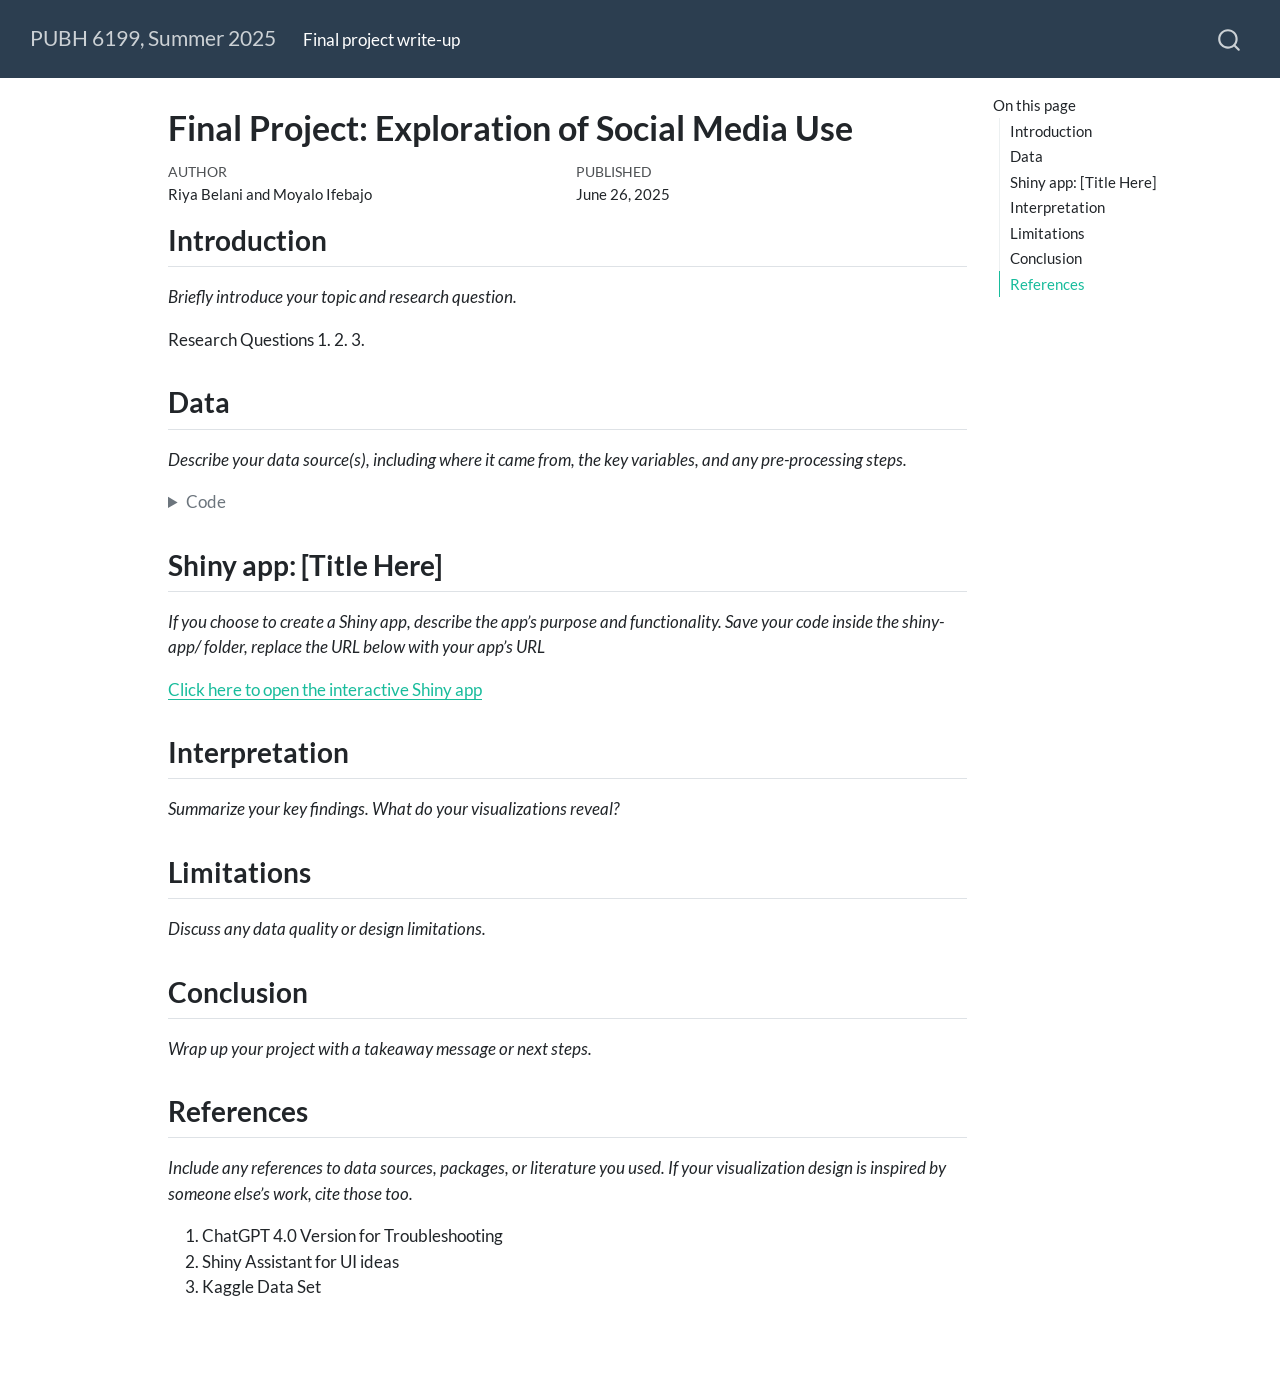
==== docs/index.html @ 7db9dca2 "graph3" ====
<!DOCTYPE html>
<html xmlns="http://www.w3.org/1999/xhtml" lang="en" xml:lang="en"><head>

<meta charset="utf-8">
<meta name="generator" content="quarto-1.7.29">

<meta name="viewport" content="width=device-width, initial-scale=1.0, user-scalable=yes">

<meta name="author" content="Riya Belani and Moyalo Ifebajo">
<meta name="dcterms.date" content="2025-06-26">

<title>Final Project: Exploration of Social Media Use – PUBH 6199, Summer 2025</title>
<style>
code{white-space: pre-wrap;}
span.smallcaps{font-variant: small-caps;}
div.columns{display: flex; gap: min(4vw, 1.5em);}
div.column{flex: auto; overflow-x: auto;}
div.hanging-indent{margin-left: 1.5em; text-indent: -1.5em;}
ul.task-list{list-style: none;}
ul.task-list li input[type="checkbox"] {
width: 0.8em;
margin: 0 0.8em 0.2em -1em;  vertical-align: middle;
}

html { -webkit-text-size-adjust: 100%; }
pre > code.sourceCode { white-space: pre; position: relative; }
pre > code.sourceCode > span { display: inline-block; line-height: 1.25; }
pre > code.sourceCode > span:empty { height: 1.2em; }
.sourceCode { overflow: visible; }
code.sourceCode > span { color: inherit; text-decoration: inherit; }
div.sourceCode { margin: 1em 0; }
pre.sourceCode { margin: 0; }
@media screen {
div.sourceCode { overflow: auto; }
}
@media print {
pre > code.sourceCode { white-space: pre-wrap; }
pre > code.sourceCode > span { text-indent: -5em; padding-left: 5em; }
}
pre.numberSource code
{ counter-reset: source-line 0; }
pre.numberSource code > span
{ position: relative; left: -4em; counter-increment: source-line; }
pre.numberSource code > span > a:first-child::before
{ content: counter(source-line);
position: relative; left: -1em; text-align: right; vertical-align: baseline;
border: none; display: inline-block;
-webkit-touch-callout: none; -webkit-user-select: none;
-khtml-user-select: none; -moz-user-select: none;
-ms-user-select: none; user-select: none;
padding: 0 4px; width: 4em;
}
pre.numberSource { margin-left: 3em; padding-left: 4px; }
div.sourceCode
{ }
@media screen {
pre > code.sourceCode > span > a:first-child::before { text-decoration: underline; }
}
</style>


<script>const headroomChanged = new CustomEvent("quarto-hrChanged", {
  detail: {},
  bubbles: true,
  cancelable: false,
  composed: false,
});

const announceDismiss = () => {
  const annEl = window.document.getElementById("quarto-announcement");
  if (annEl) {
    annEl.remove();

    const annId = annEl.getAttribute("data-announcement-id");
    window.localStorage.setItem(`quarto-announce-${annId}`, "true");
  }
};

const announceRegister = () => {
  const annEl = window.document.getElementById("quarto-announcement");
  if (annEl) {
    const annId = annEl.getAttribute("data-announcement-id");
    const isDismissed =
      window.localStorage.getItem(`quarto-announce-${annId}`) || false;
    if (isDismissed) {
      announceDismiss();
      return;
    } else {
      annEl.classList.remove("hidden");
    }

    const actionEl = annEl.querySelector(".quarto-announcement-action");
    if (actionEl) {
      actionEl.addEventListener("click", function (e) {
        e.preventDefault();
        // Hide the bar immediately
        announceDismiss();
      });
    }
  }
};

window.document.addEventListener("DOMContentLoaded", function () {
  let init = false;

  announceRegister();

  // Manage the back to top button, if one is present.
  let lastScrollTop = window.pageYOffset || document.documentElement.scrollTop;
  const scrollDownBuffer = 5;
  const scrollUpBuffer = 35;
  const btn = document.getElementById("quarto-back-to-top");
  const hideBackToTop = () => {
    btn.style.display = "none";
  };
  const showBackToTop = () => {
    btn.style.display = "inline-block";
  };
  if (btn) {
    window.document.addEventListener(
      "scroll",
      function () {
        const currentScrollTop =
          window.pageYOffset || document.documentElement.scrollTop;

        // Shows and hides the button 'intelligently' as the user scrolls
        if (currentScrollTop - scrollDownBuffer > lastScrollTop) {
          hideBackToTop();
          lastScrollTop = currentScrollTop <= 0 ? 0 : currentScrollTop;
        } else if (currentScrollTop < lastScrollTop - scrollUpBuffer) {
          showBackToTop();
          lastScrollTop = currentScrollTop <= 0 ? 0 : currentScrollTop;
        }

        // Show the button at the bottom, hides it at the top
        if (currentScrollTop <= 0) {
          hideBackToTop();
        } else if (
          window.innerHeight + currentScrollTop >=
          document.body.offsetHeight
        ) {
          showBackToTop();
        }
      },
      false
    );
  }

  function throttle(func, wait) {
    var timeout;
    return function () {
      const context = this;
      const args = arguments;
      const later = function () {
        clearTimeout(timeout);
        timeout = null;
        func.apply(context, args);
      };

      if (!timeout) {
        timeout = setTimeout(later, wait);
      }
    };
  }

  function headerOffset() {
    // Set an offset if there is are fixed top navbar
    const headerEl = window.document.querySelector("header.fixed-top");
    if (headerEl) {
      return headerEl.clientHeight;
    } else {
      return 0;
    }
  }

  function footerOffset() {
    const footerEl = window.document.querySelector("footer.footer");
    if (footerEl) {
      return footerEl.clientHeight;
    } else {
      return 0;
    }
  }

  function dashboardOffset() {
    const dashboardNavEl = window.document.getElementById(
      "quarto-dashboard-header"
    );
    if (dashboardNavEl !== null) {
      return dashboardNavEl.clientHeight;
    } else {
      return 0;
    }
  }

  function updateDocumentOffsetWithoutAnimation() {
    updateDocumentOffset(false);
  }

  function updateDocumentOffset(animated) {
    // set body offset
    const topOffset = headerOffset();
    const bodyOffset = topOffset + footerOffset() + dashboardOffset();
    const bodyEl = window.document.body;
    bodyEl.setAttribute("data-bs-offset", topOffset);
    bodyEl.style.paddingTop = topOffset + "px";

    // deal with sidebar offsets
    const sidebars = window.document.querySelectorAll(
      ".sidebar, .headroom-target"
    );
    sidebars.forEach((sidebar) => {
      if (!animated) {
        sidebar.classList.add("notransition");
        // Remove the no transition class after the animation has time to complete
        setTimeout(function () {
          sidebar.classList.remove("notransition");
        }, 201);
      }

      if (window.Headroom && sidebar.classList.contains("sidebar-unpinned")) {
        sidebar.style.top = "0";
        sidebar.style.maxHeight = "100vh";
      } else {
        sidebar.style.top = topOffset + "px";
        sidebar.style.maxHeight = "calc(100vh - " + topOffset + "px)";
      }
    });

    // allow space for footer
    const mainContainer = window.document.querySelector(".quarto-container");
    if (mainContainer) {
      mainContainer.style.minHeight = "calc(100vh - " + bodyOffset + "px)";
    }

    // link offset
    let linkStyle = window.document.querySelector("#quarto-target-style");
    if (!linkStyle) {
      linkStyle = window.document.createElement("style");
      linkStyle.setAttribute("id", "quarto-target-style");
      window.document.head.appendChild(linkStyle);
    }
    while (linkStyle.firstChild) {
      linkStyle.removeChild(linkStyle.firstChild);
    }
    if (topOffset > 0) {
      linkStyle.appendChild(
        window.document.createTextNode(`
      section:target::before {
        content: "";
        display: block;
        height: ${topOffset}px;
        margin: -${topOffset}px 0 0;
      }`)
      );
    }
    if (init) {
      window.dispatchEvent(headroomChanged);
    }
    init = true;
  }

  // initialize headroom
  var header = window.document.querySelector("#quarto-header");
  if (header && window.Headroom) {
    const headroom = new window.Headroom(header, {
      tolerance: 5,
      onPin: function () {
        const sidebars = window.document.querySelectorAll(
          ".sidebar, .headroom-target"
        );
        sidebars.forEach((sidebar) => {
          sidebar.classList.remove("sidebar-unpinned");
        });
        updateDocumentOffset();
      },
      onUnpin: function () {
        const sidebars = window.document.querySelectorAll(
          ".sidebar, .headroom-target"
        );
        sidebars.forEach((sidebar) => {
          sidebar.classList.add("sidebar-unpinned");
        });
        updateDocumentOffset();
      },
    });
    headroom.init();

    let frozen = false;
    window.quartoToggleHeadroom = function () {
      if (frozen) {
        headroom.unfreeze();
        frozen = false;
      } else {
        headroom.freeze();
        frozen = true;
      }
    };
  }

  window.addEventListener(
    "hashchange",
    function (e) {
      if (
        getComputedStyle(document.documentElement).scrollBehavior !== "smooth"
      ) {
        window.scrollTo(0, window.pageYOffset - headerOffset());
      }
    },
    false
  );

  // Observe size changed for the header
  const headerEl = window.document.querySelector("header.fixed-top");
  if (headerEl && window.ResizeObserver) {
    const observer = new window.ResizeObserver(() => {
      setTimeout(updateDocumentOffsetWithoutAnimation, 0);
    });
    observer.observe(headerEl, {
      attributes: true,
      childList: true,
      characterData: true,
    });
  } else {
    window.addEventListener(
      "resize",
      throttle(updateDocumentOffsetWithoutAnimation, 50)
    );
  }
  setTimeout(updateDocumentOffsetWithoutAnimation, 250);

  // fixup index.html links if we aren't on the filesystem
  if (window.location.protocol !== "file:") {
    const links = window.document.querySelectorAll("a");
    for (let i = 0; i < links.length; i++) {
      if (links[i].href) {
        links[i].dataset.originalHref = links[i].href;
        links[i].href = links[i].href.replace(/\/index\.html/, "/");
      }
    }

    // Fixup any sharing links that require urls
    // Append url to any sharing urls
    const sharingLinks = window.document.querySelectorAll(
      "a.sidebar-tools-main-item, a.quarto-navigation-tool, a.quarto-navbar-tools, a.quarto-navbar-tools-item"
    );
    for (let i = 0; i < sharingLinks.length; i++) {
      const sharingLink = sharingLinks[i];
      const href = sharingLink.getAttribute("href");
      if (href) {
        sharingLink.setAttribute(
          "href",
          href.replace("|url|", window.location.href)
        );
      }
    }

    // Scroll the active navigation item into view, if necessary
    const navSidebar = window.document.querySelector("nav#quarto-sidebar");
    if (navSidebar) {
      // Find the active item
      const activeItem = navSidebar.querySelector("li.sidebar-item a.active");
      if (activeItem) {
        // Wait for the scroll height and height to resolve by observing size changes on the
        // nav element that is scrollable
        const resizeObserver = new ResizeObserver((_entries) => {
          // The bottom of the element
          const elBottom = activeItem.offsetTop;
          const viewBottom = navSidebar.scrollTop + navSidebar.clientHeight;

          // The element height and scroll height are the same, then we are still loading
          if (viewBottom !== navSidebar.scrollHeight) {
            // Determine if the item isn't visible and scroll to it
            if (elBottom >= viewBottom) {
              navSidebar.scrollTop = elBottom;
            }

            // stop observing now since we've completed the scroll
            resizeObserver.unobserve(navSidebar);
          }
        });
        resizeObserver.observe(navSidebar);
      }
    }
  }
});
</script>
<script>/*!
 * headroom.js v0.12.0 - Give your page some headroom. Hide your header until you need it
 * Copyright (c) 2020 Nick Williams - http://wicky.nillia.ms/headroom.js
 * License: MIT
 */

!function(t,n){"object"==typeof exports&&"undefined"!=typeof module?module.exports=n():"function"==typeof define&&define.amd?define(n):(t=t||self).Headroom=n()}(this,function(){"use strict";function t(){return"undefined"!=typeof window}function d(t){return function(t){return t&&t.document&&function(t){return 9===t.nodeType}(t.document)}(t)?function(t){var n=t.document,o=n.body,s=n.documentElement;return{scrollHeight:function(){return Math.max(o.scrollHeight,s.scrollHeight,o.offsetHeight,s.offsetHeight,o.clientHeight,s.clientHeight)},height:function(){return t.innerHeight||s.clientHeight||o.clientHeight},scrollY:function(){return void 0!==t.pageYOffset?t.pageYOffset:(s||o.parentNode||o).scrollTop}}}(t):function(t){return{scrollHeight:function(){return Math.max(t.scrollHeight,t.offsetHeight,t.clientHeight)},height:function(){return Math.max(t.offsetHeight,t.clientHeight)},scrollY:function(){return t.scrollTop}}}(t)}function n(t,s,e){var n,o=function(){var n=!1;try{var t={get passive(){n=!0}};window.addEventListener("test",t,t),window.removeEventListener("test",t,t)}catch(t){n=!1}return n}(),i=!1,r=d(t),l=r.scrollY(),a={};function c(){var t=Math.round(r.scrollY()),n=r.height(),o=r.scrollHeight();a.scrollY=t,a.lastScrollY=l,a.direction=l<t?"down":"up",a.distance=Math.abs(t-l),a.isOutOfBounds=t<0||o<t+n,a.top=t<=s.offset[a.direction],a.bottom=o<=t+n,a.toleranceExceeded=a.distance>s.tolerance[a.direction],e(a),l=t,i=!1}function h(){i||(i=!0,n=requestAnimationFrame(c))}var u=!!o&&{passive:!0,capture:!1};return t.addEventListener("scroll",h,u),c(),{destroy:function(){cancelAnimationFrame(n),t.removeEventListener("scroll",h,u)}}}function o(t){return t===Object(t)?t:{down:t,up:t}}function s(t,n){n=n||{},Object.assign(this,s.options,n),this.classes=Object.assign({},s.options.classes,n.classes),this.elem=t,this.tolerance=o(this.tolerance),this.offset=o(this.offset),this.initialised=!1,this.frozen=!1}return s.prototype={constructor:s,init:function(){return s.cutsTheMustard&&!this.initialised&&(this.addClass("initial"),this.initialised=!0,setTimeout(function(t){t.scrollTracker=n(t.scroller,{offset:t.offset,tolerance:t.tolerance},t.update.bind(t))},100,this)),this},destroy:function(){this.initialised=!1,Object.keys(this.classes).forEach(this.removeClass,this),this.scrollTracker.destroy()},unpin:function(){!this.hasClass("pinned")&&this.hasClass("unpinned")||(this.addClass("unpinned"),this.removeClass("pinned"),this.onUnpin&&this.onUnpin.call(this))},pin:function(){this.hasClass("unpinned")&&(this.addClass("pinned"),this.removeClass("unpinned"),this.onPin&&this.onPin.call(this))},freeze:function(){this.frozen=!0,this.addClass("frozen")},unfreeze:function(){this.frozen=!1,this.removeClass("frozen")},top:function(){this.hasClass("top")||(this.addClass("top"),this.removeClass("notTop"),this.onTop&&this.onTop.call(this))},notTop:function(){this.hasClass("notTop")||(this.addClass("notTop"),this.removeClass("top"),this.onNotTop&&this.onNotTop.call(this))},bottom:function(){this.hasClass("bottom")||(this.addClass("bottom"),this.removeClass("notBottom"),this.onBottom&&this.onBottom.call(this))},notBottom:function(){this.hasClass("notBottom")||(this.addClass("notBottom"),this.removeClass("bottom"),this.onNotBottom&&this.onNotBottom.call(this))},shouldUnpin:function(t){return"down"===t.direction&&!t.top&&t.toleranceExceeded},shouldPin:function(t){return"up"===t.direction&&t.toleranceExceeded||t.top},addClass:function(t){this.elem.classList.add.apply(this.elem.classList,this.classes[t].split(" "))},removeClass:function(t){this.elem.classList.remove.apply(this.elem.classList,this.classes[t].split(" "))},hasClass:function(t){return this.classes[t].split(" ").every(function(t){return this.classList.contains(t)},this.elem)},update:function(t){t.isOutOfBounds||!0!==this.frozen&&(t.top?this.top():this.notTop(),t.bottom?this.bottom():this.notBottom(),this.shouldUnpin(t)?this.unpin():this.shouldPin(t)&&this.pin())}},s.options={tolerance:{up:0,down:0},offset:0,scroller:t()?window:null,classes:{frozen:"headroom--frozen",pinned:"headroom--pinned",unpinned:"headroom--unpinned",top:"headroom--top",notTop:"headroom--not-top",bottom:"headroom--bottom",notBottom:"headroom--not-bottom",initial:"headroom"}},s.cutsTheMustard=!!(t()&&function(){}.bind&&"classList"in document.documentElement&&Object.assign&&Object.keys&&requestAnimationFrame),s});
</script>
<script>/*!
 * clipboard.js v2.0.11
 * https://clipboardjs.com/
 *
 * Licensed MIT © Zeno Rocha
 */
!function(t,e){"object"==typeof exports&&"object"==typeof module?module.exports=e():"function"==typeof define&&define.amd?define([],e):"object"==typeof exports?exports.ClipboardJS=e():t.ClipboardJS=e()}(this,function(){return n={686:function(t,e,n){"use strict";n.d(e,{default:function(){return b}});var e=n(279),i=n.n(e),e=n(370),u=n.n(e),e=n(817),r=n.n(e);function c(t){try{return document.execCommand(t)}catch(t){return}}var a=function(t){t=r()(t);return c("cut"),t};function o(t,e){var n,o,t=(n=t,o="rtl"===document.documentElement.getAttribute("dir"),(t=document.createElement("textarea")).style.fontSize="12pt",t.style.border="0",t.style.padding="0",t.style.margin="0",t.style.position="absolute",t.style[o?"right":"left"]="-9999px",o=window.pageYOffset||document.documentElement.scrollTop,t.style.top="".concat(o,"px"),t.setAttribute("readonly",""),t.value=n,t);return e.container.appendChild(t),e=r()(t),c("copy"),t.remove(),e}var f=function(t){var e=1<arguments.length&&void 0!==arguments[1]?arguments[1]:{container:document.body},n="";return"string"==typeof t?n=o(t,e):t instanceof HTMLInputElement&&!["text","search","url","tel","password"].includes(null==t?void 0:t.type)?n=o(t.value,e):(n=r()(t),c("copy")),n};function l(t){return(l="function"==typeof Symbol&&"symbol"==typeof Symbol.iterator?function(t){return typeof t}:function(t){return t&&"function"==typeof Symbol&&t.constructor===Symbol&&t!==Symbol.prototype?"symbol":typeof t})(t)}var s=function(){var t=0<arguments.length&&void 0!==arguments[0]?arguments[0]:{},e=t.action,n=void 0===e?"copy":e,o=t.container,e=t.target,t=t.text;if("copy"!==n&&"cut"!==n)throw new Error('Invalid "action" value, use either "copy" or "cut"');if(void 0!==e){if(!e||"object"!==l(e)||1!==e.nodeType)throw new Error('Invalid "target" value, use a valid Element');if("copy"===n&&e.hasAttribute("disabled"))throw new Error('Invalid "target" attribute. Please use "readonly" instead of "disabled" attribute');if("cut"===n&&(e.hasAttribute("readonly")||e.hasAttribute("disabled")))throw new Error('Invalid "target" attribute. You can\'t cut text from elements with "readonly" or "disabled" attributes')}return t?f(t,{container:o}):e?"cut"===n?a(e):f(e,{container:o}):void 0};function p(t){return(p="function"==typeof Symbol&&"symbol"==typeof Symbol.iterator?function(t){return typeof t}:function(t){return t&&"function"==typeof Symbol&&t.constructor===Symbol&&t!==Symbol.prototype?"symbol":typeof t})(t)}function d(t,e){for(var n=0;n<e.length;n++){var o=e[n];o.enumerable=o.enumerable||!1,o.configurable=!0,"value"in o&&(o.writable=!0),Object.defineProperty(t,o.key,o)}}function y(t,e){return(y=Object.setPrototypeOf||function(t,e){return t.__proto__=e,t})(t,e)}function h(n){var o=function(){if("undefined"==typeof Reflect||!Reflect.construct)return!1;if(Reflect.construct.sham)return!1;if("function"==typeof Proxy)return!0;try{return Date.prototype.toString.call(Reflect.construct(Date,[],function(){})),!0}catch(t){return!1}}();return function(){var t,e=v(n);return t=o?(t=v(this).constructor,Reflect.construct(e,arguments,t)):e.apply(this,arguments),e=this,!(t=t)||"object"!==p(t)&&"function"!=typeof t?function(t){if(void 0!==t)return t;throw new ReferenceError("this hasn't been initialised - super() hasn't been called")}(e):t}}function v(t){return(v=Object.setPrototypeOf?Object.getPrototypeOf:function(t){return t.__proto__||Object.getPrototypeOf(t)})(t)}function m(t,e){t="data-clipboard-".concat(t);if(e.hasAttribute(t))return e.getAttribute(t)}var b=function(){!function(t,e){if("function"!=typeof e&&null!==e)throw new TypeError("Super expression must either be null or a function");t.prototype=Object.create(e&&e.prototype,{constructor:{value:t,writable:!0,configurable:!0}}),e&&y(t,e)}(r,i());var t,e,n,o=h(r);function r(t,e){var n;return function(t){if(!(t instanceof r))throw new TypeError("Cannot call a class as a function")}(this),(n=o.call(this)).resolveOptions(e),n.listenClick(t),n}return t=r,n=[{key:"copy",value:function(t){var e=1<arguments.length&&void 0!==arguments[1]?arguments[1]:{container:document.body};return f(t,e)}},{key:"cut",value:function(t){return a(t)}},{key:"isSupported",value:function(){var t=0<arguments.length&&void 0!==arguments[0]?arguments[0]:["copy","cut"],t="string"==typeof t?[t]:t,e=!!document.queryCommandSupported;return t.forEach(function(t){e=e&&!!document.queryCommandSupported(t)}),e}}],(e=[{key:"resolveOptions",value:function(){var t=0<arguments.length&&void 0!==arguments[0]?arguments[0]:{};this.action="function"==typeof t.action?t.action:this.defaultAction,this.target="function"==typeof t.target?t.target:this.defaultTarget,this.text="function"==typeof t.text?t.text:this.defaultText,this.container="object"===p(t.container)?t.container:document.body}},{key:"listenClick",value:function(t){var e=this;this.listener=u()(t,"click",function(t){return e.onClick(t)})}},{key:"onClick",value:function(t){var e=t.delegateTarget||t.currentTarget,n=this.action(e)||"copy",t=s({action:n,container:this.container,target:this.target(e),text:this.text(e)});this.emit(t?"success":"error",{action:n,text:t,trigger:e,clearSelection:function(){e&&e.focus(),window.getSelection().removeAllRanges()}})}},{key:"defaultAction",value:function(t){return m("action",t)}},{key:"defaultTarget",value:function(t){t=m("target",t);if(t)return document.querySelector(t)}},{key:"defaultText",value:function(t){return m("text",t)}},{key:"destroy",value:function(){this.listener.destroy()}}])&&d(t.prototype,e),n&&d(t,n),r}()},828:function(t){var e;"undefined"==typeof Element||Element.prototype.matches||((e=Element.prototype).matches=e.matchesSelector||e.mozMatchesSelector||e.msMatchesSelector||e.oMatchesSelector||e.webkitMatchesSelector),t.exports=function(t,e){for(;t&&9!==t.nodeType;){if("function"==typeof t.matches&&t.matches(e))return t;t=t.parentNode}}},438:function(t,e,n){var u=n(828);function i(t,e,n,o,r){var i=function(e,n,t,o){return function(t){t.delegateTarget=u(t.target,n),t.delegateTarget&&o.call(e,t)}}.apply(this,arguments);return t.addEventListener(n,i,r),{destroy:function(){t.removeEventListener(n,i,r)}}}t.exports=function(t,e,n,o,r){return"function"==typeof t.addEventListener?i.apply(null,arguments):"function"==typeof n?i.bind(null,document).apply(null,arguments):("string"==typeof t&&(t=document.querySelectorAll(t)),Array.prototype.map.call(t,function(t){return i(t,e,n,o,r)}))}},879:function(t,n){n.node=function(t){return void 0!==t&&t instanceof HTMLElement&&1===t.nodeType},n.nodeList=function(t){var e=Object.prototype.toString.call(t);return void 0!==t&&("[object NodeList]"===e||"[object HTMLCollection]"===e)&&"length"in t&&(0===t.length||n.node(t[0]))},n.string=function(t){return"string"==typeof t||t instanceof String},n.fn=function(t){return"[object Function]"===Object.prototype.toString.call(t)}},370:function(t,e,n){var f=n(879),l=n(438);t.exports=function(t,e,n){if(!t&&!e&&!n)throw new Error("Missing required arguments");if(!f.string(e))throw new TypeError("Second argument must be a String");if(!f.fn(n))throw new TypeError("Third argument must be a Function");if(f.node(t))return c=e,a=n,(u=t).addEventListener(c,a),{destroy:function(){u.removeEventListener(c,a)}};if(f.nodeList(t))return o=t,r=e,i=n,Array.prototype.forEach.call(o,function(t){t.addEventListener(r,i)}),{destroy:function(){Array.prototype.forEach.call(o,function(t){t.removeEventListener(r,i)})}};if(f.string(t))return t=t,e=e,n=n,l(document.body,t,e,n);throw new TypeError("First argument must be a String, HTMLElement, HTMLCollection, or NodeList");var o,r,i,u,c,a}},817:function(t){t.exports=function(t){var e,n="SELECT"===t.nodeName?(t.focus(),t.value):"INPUT"===t.nodeName||"TEXTAREA"===t.nodeName?((e=t.hasAttribute("readonly"))||t.setAttribute("readonly",""),t.select(),t.setSelectionRange(0,t.value.length),e||t.removeAttribute("readonly"),t.value):(t.hasAttribute("contenteditable")&&t.focus(),n=window.getSelection(),(e=document.createRange()).selectNodeContents(t),n.removeAllRanges(),n.addRange(e),n.toString());return n}},279:function(t){function e(){}e.prototype={on:function(t,e,n){var o=this.e||(this.e={});return(o[t]||(o[t]=[])).push({fn:e,ctx:n}),this},once:function(t,e,n){var o=this;function r(){o.off(t,r),e.apply(n,arguments)}return r._=e,this.on(t,r,n)},emit:function(t){for(var e=[].slice.call(arguments,1),n=((this.e||(this.e={}))[t]||[]).slice(),o=0,r=n.length;o<r;o++)n[o].fn.apply(n[o].ctx,e);return this},off:function(t,e){var n=this.e||(this.e={}),o=n[t],r=[];if(o&&e)for(var i=0,u=o.length;i<u;i++)o[i].fn!==e&&o[i].fn._!==e&&r.push(o[i]);return r.length?n[t]=r:delete n[t],this}},t.exports=e,t.exports.TinyEmitter=e}},r={},o.n=function(t){var e=t&&t.__esModule?function(){return t.default}:function(){return t};return o.d(e,{a:e}),e},o.d=function(t,e){for(var n in e)o.o(e,n)&&!o.o(t,n)&&Object.defineProperty(t,n,{enumerable:!0,get:e[n]})},o.o=function(t,e){return Object.prototype.hasOwnProperty.call(t,e)},o(686).default;function o(t){if(r[t])return r[t].exports;var e=r[t]={exports:{}};return n[t](e,e.exports,o),e.exports}var n,r});</script>
<script>/*! @algolia/autocomplete-js 1.11.1 | MIT License | © Algolia, Inc. and contributors | https://github.com/algolia/autocomplete */
!function(e,t){"object"==typeof exports&&"undefined"!=typeof module?t(exports):"function"==typeof define&&define.amd?define(["exports"],t):t((e="undefined"!=typeof globalThis?globalThis:e||self)["@algolia/autocomplete-js"]={})}(this,(function(e){"use strict";function t(e,t){var n=Object.keys(e);if(Object.getOwnPropertySymbols){var r=Object.getOwnPropertySymbols(e);t&&(r=r.filter((function(t){return Object.getOwnPropertyDescriptor(e,t).enumerable}))),n.push.apply(n,r)}return n}function n(e){for(var n=1;n<arguments.length;n++){var r=null!=arguments[n]?arguments[n]:{};n%2?t(Object(r),!0).forEach((function(t){o(e,t,r[t])})):Object.getOwnPropertyDescriptors?Object.defineProperties(e,Object.getOwnPropertyDescriptors(r)):t(Object(r)).forEach((function(t){Object.defineProperty(e,t,Object.getOwnPropertyDescriptor(r,t))}))}return e}function r(e){return r="function"==typeof Symbol&&"symbol"==typeof Symbol.iterator?function(e){return typeof e}:function(e){return e&&"function"==typeof Symbol&&e.constructor===Symbol&&e!==Symbol.prototype?"symbol":typeof e},r(e)}function o(e,t,n){return(t=function(e){var t=function(e,t){if("object"!=typeof e||null===e)return e;var n=e[Symbol.toPrimitive];if(void 0!==n){var r=n.call(e,t||"default");if("object"!=typeof r)return r;throw new TypeError("@@toPrimitive must return a primitive value.")}return("string"===t?String:Number)(e)}(e,"string");return"symbol"==typeof t?t:String(t)}(t))in e?Object.defineProperty(e,t,{value:n,enumerable:!0,configurable:!0,writable:!0}):e[t]=n,e}function i(){return i=Object.assign?Object.assign.bind():function(e){for(var t=1;t<arguments.length;t++){var n=arguments[t];for(var r in n)Object.prototype.hasOwnProperty.call(n,r)&&(e[r]=n[r])}return e},i.apply(this,arguments)}function u(e,t){if(null==e)return{};var n,r,o=function(e,t){if(null==e)return{};var n,r,o={},i=Object.keys(e);for(r=0;r<i.length;r++)n=i[r],t.indexOf(n)>=0||(o[n]=e[n]);return o}(e,t);if(Object.getOwnPropertySymbols){var i=Object.getOwnPropertySymbols(e);for(r=0;r<i.length;r++)n=i[r],t.indexOf(n)>=0||Object.prototype.propertyIsEnumerable.call(e,n)&&(o[n]=e[n])}return o}function a(e,t){return function(e){if(Array.isArray(e))return e}(e)||function(e,t){var n=null==e?null:"undefined"!=typeof Symbol&&e[Symbol.iterator]||e["@@iterator"];if(null!=n){var r,o,i,u,a=[],l=!0,c=!1;try{if(i=(n=n.call(e)).next,0===t){if(Object(n)!==n)return;l=!1}else for(;!(l=(r=i.call(n)).done)&&(a.push(r.value),a.length!==t);l=!0);}catch(e){c=!0,o=e}finally{try{if(!l&&null!=n.return&&(u=n.return(),Object(u)!==u))return}finally{if(c)throw o}}return a}}(e,t)||c(e,t)||function(){throw new TypeError("Invalid attempt to destructure non-iterable instance.\nIn order to be iterable, non-array objects must have a [Symbol.iterator]() method.")}()}function l(e){return function(e){if(Array.isArray(e))return s(e)}(e)||function(e){if("undefined"!=typeof Symbol&&null!=e[Symbol.iterator]||null!=e["@@iterator"])return Array.from(e)}(e)||c(e)||function(){throw new TypeError("Invalid attempt to spread non-iterable instance.\nIn order to be iterable, non-array objects must have a [Symbol.iterator]() method.")}()}function c(e,t){if(e){if("string"==typeof e)return s(e,t);var n=Object.prototype.toString.call(e).slice(8,-1);return"Object"===n&&e.constructor&&(n=e.constructor.name),"Map"===n||"Set"===n?Array.from(e):"Arguments"===n||/^(?:Ui|I)nt(?:8|16|32)(?:Clamped)?Array$/.test(n)?s(e,t):void 0}}function s(e,t){(null==t||t>e.length)&&(t=e.length);for(var n=0,r=new Array(t);n<t;n++)r[n]=e[n];return r}function f(e){return{current:e}}function p(e,t){var n=void 0;return function(){for(var r=arguments.length,o=new Array(r),i=0;i<r;i++)o[i]=arguments[i];n&&clearTimeout(n),n=setTimeout((function(){return e.apply(void 0,o)}),t)}}function m(e){return e.reduce((function(e,t){return e.concat(t)}),[])}var v=0;function d(){return"autocomplete-".concat(v++)}function y(e,t){return t.reduce((function(e,t){return e&&e[t]}),e)}function b(e){return 0===e.collections.length?0:e.collections.reduce((function(e,t){return e+t.items.length}),0)}function g(e){return e!==Object(e)}function h(e,t){if(e===t)return!0;if(g(e)||g(t)||"function"==typeof e||"function"==typeof t)return e===t;if(Object.keys(e).length!==Object.keys(t).length)return!1;for(var n=0,r=Object.keys(e);n<r.length;n++){var o=r[n];if(!(o in t))return!1;if(!h(e[o],t[o]))return!1}return!0}var O=function(){};var _="1.11.1",S=[{segment:"autocomplete-core",version:_}];function j(e){var t=e.item,n=e.items,r=void 0===n?[]:n;return{index:t.__autocomplete_indexName,items:[t],positions:[1+r.findIndex((function(e){return e.objectID===t.objectID}))],queryID:t.__autocomplete_queryID,algoliaSource:["autocomplete"]}}function P(e,t){return function(e){if(Array.isArray(e))return e}(e)||function(e,t){var n=null==e?null:"undefined"!=typeof Symbol&&e[Symbol.iterator]||e["@@iterator"];if(null!=n){var r,o,i,u,a=[],l=!0,c=!1;try{if(i=(n=n.call(e)).next,0===t){if(Object(n)!==n)return;l=!1}else for(;!(l=(r=i.call(n)).done)&&(a.push(r.value),a.length!==t);l=!0);}catch(e){c=!0,o=e}finally{try{if(!l&&null!=n.return&&(u=n.return(),Object(u)!==u))return}finally{if(c)throw o}}return a}}(e,t)||function(e,t){if(!e)return;if("string"==typeof e)return w(e,t);var n=Object.prototype.toString.call(e).slice(8,-1);"Object"===n&&e.constructor&&(n=e.constructor.name);if("Map"===n||"Set"===n)return Array.from(e);if("Arguments"===n||/^(?:Ui|I)nt(?:8|16|32)(?:Clamped)?Array$/.test(n))return w(e,t)}(e,t)||function(){throw new TypeError("Invalid attempt to destructure non-iterable instance.\nIn order to be iterable, non-array objects must have a [Symbol.iterator]() method.")}()}function w(e,t){(null==t||t>e.length)&&(t=e.length);for(var n=0,r=new Array(t);n<t;n++)r[n]=e[n];return r}var I=["items"],A=["items"];function E(e){return E="function"==typeof Symbol&&"symbol"==typeof Symbol.iterator?function(e){return typeof e}:function(e){return e&&"function"==typeof Symbol&&e.constructor===Symbol&&e!==Symbol.prototype?"symbol":typeof e},E(e)}function D(e){return function(e){if(Array.isArray(e))return C(e)}(e)||function(e){if("undefined"!=typeof Symbol&&null!=e[Symbol.iterator]||null!=e["@@iterator"])return Array.from(e)}(e)||function(e,t){if(!e)return;if("string"==typeof e)return C(e,t);var n=Object.prototype.toString.call(e).slice(8,-1);"Object"===n&&e.constructor&&(n=e.constructor.name);if("Map"===n||"Set"===n)return Array.from(e);if("Arguments"===n||/^(?:Ui|I)nt(?:8|16|32)(?:Clamped)?Array$/.test(n))return C(e,t)}(e)||function(){throw new TypeError("Invalid attempt to spread non-iterable instance.\nIn order to be iterable, non-array objects must have a [Symbol.iterator]() method.")}()}function C(e,t){(null==t||t>e.length)&&(t=e.length);for(var n=0,r=new Array(t);n<t;n++)r[n]=e[n];return r}function k(e,t){if(null==e)return{};var n,r,o=function(e,t){if(null==e)return{};var n,r,o={},i=Object.keys(e);for(r=0;r<i.length;r++)n=i[r],t.indexOf(n)>=0||(o[n]=e[n]);return o}(e,t);if(Object.getOwnPropertySymbols){var i=Object.getOwnPropertySymbols(e);for(r=0;r<i.length;r++)n=i[r],t.indexOf(n)>=0||Object.prototype.propertyIsEnumerable.call(e,n)&&(o[n]=e[n])}return o}function x(e,t){var n=Object.keys(e);if(Object.getOwnPropertySymbols){var r=Object.getOwnPropertySymbols(e);t&&(r=r.filter((function(t){return Object.getOwnPropertyDescriptor(e,t).enumerable}))),n.push.apply(n,r)}return n}function N(e){for(var t=1;t<arguments.length;t++){var n=null!=arguments[t]?arguments[t]:{};t%2?x(Object(n),!0).forEach((function(t){T(e,t,n[t])})):Object.getOwnPropertyDescriptors?Object.defineProperties(e,Object.getOwnPropertyDescriptors(n)):x(Object(n)).forEach((function(t){Object.defineProperty(e,t,Object.getOwnPropertyDescriptor(n,t))}))}return e}function T(e,t,n){return(t=function(e){var t=function(e,t){if("object"!==E(e)||null===e)return e;var n=e[Symbol.toPrimitive];if(void 0!==n){var r=n.call(e,t||"default");if("object"!==E(r))return r;throw new TypeError("@@toPrimitive must return a primitive value.")}return("string"===t?String:Number)(e)}(e,"string");return"symbol"===E(t)?t:String(t)}(t))in e?Object.defineProperty(e,t,{value:n,enumerable:!0,configurable:!0,writable:!0}):e[t]=n,e}function q(e){for(var t=arguments.length>1&&void 0!==arguments[1]?arguments[1]:20,n=[],r=0;r<e.objectIDs.length;r+=t)n.push(N(N({},e),{},{objectIDs:e.objectIDs.slice(r,r+t)}));return n}function B(e){return e.map((function(e){var t=e.items,n=k(e,I);return N(N({},n),{},{objectIDs:(null==t?void 0:t.map((function(e){return e.objectID})))||n.objectIDs})}))}function R(e){var t,n,r,o=(t=P((e.version||"").split(".").map(Number),2),n=t[0],r=t[1],n>=3||2===n&&r>=4||1===n&&r>=10);function i(t,n,r){if(o&&void 0!==r){var i=r[0].__autocomplete_algoliaCredentials,u={"X-Algolia-Application-Id":i.appId,"X-Algolia-API-Key":i.apiKey};e.apply(void 0,[t].concat(D(n),[{headers:u}]))}else e.apply(void 0,[t].concat(D(n)))}return{init:function(t,n){e("init",{appId:t,apiKey:n})},setUserToken:function(t){e("setUserToken",t)},clickedObjectIDsAfterSearch:function(){for(var e=arguments.length,t=new Array(e),n=0;n<e;n++)t[n]=arguments[n];t.length>0&&i("clickedObjectIDsAfterSearch",B(t),t[0].items)},clickedObjectIDs:function(){for(var e=arguments.length,t=new Array(e),n=0;n<e;n++)t[n]=arguments[n];t.length>0&&i("clickedObjectIDs",B(t),t[0].items)},clickedFilters:function(){for(var t=arguments.length,n=new Array(t),r=0;r<t;r++)n[r]=arguments[r];n.length>0&&e.apply(void 0,["clickedFilters"].concat(n))},convertedObjectIDsAfterSearch:function(){for(var e=arguments.length,t=new Array(e),n=0;n<e;n++)t[n]=arguments[n];t.length>0&&i("convertedObjectIDsAfterSearch",B(t),t[0].items)},convertedObjectIDs:function(){for(var e=arguments.length,t=new Array(e),n=0;n<e;n++)t[n]=arguments[n];t.length>0&&i("convertedObjectIDs",B(t),t[0].items)},convertedFilters:function(){for(var t=arguments.length,n=new Array(t),r=0;r<t;r++)n[r]=arguments[r];n.length>0&&e.apply(void 0,["convertedFilters"].concat(n))},viewedObjectIDs:function(){for(var e=arguments.length,t=new Array(e),n=0;n<e;n++)t[n]=arguments[n];t.length>0&&t.reduce((function(e,t){var n=t.items,r=k(t,A);return[].concat(D(e),D(q(N(N({},r),{},{objectIDs:(null==n?void 0:n.map((function(e){return e.objectID})))||r.objectIDs})).map((function(e){return{items:n,payload:e}}))))}),[]).forEach((function(e){var t=e.items;return i("viewedObjectIDs",[e.payload],t)}))},viewedFilters:function(){for(var t=arguments.length,n=new Array(t),r=0;r<t;r++)n[r]=arguments[r];n.length>0&&e.apply(void 0,["viewedFilters"].concat(n))}}}function F(e){var t=e.items.reduce((function(e,t){var n;return e[t.__autocomplete_indexName]=(null!==(n=e[t.__autocomplete_indexName])&&void 0!==n?n:[]).concat(t),e}),{});return Object.keys(t).map((function(e){return{index:e,items:t[e],algoliaSource:["autocomplete"]}}))}function L(e){return e.objectID&&e.__autocomplete_indexName&&e.__autocomplete_queryID}function U(e){return U="function"==typeof Symbol&&"symbol"==typeof Symbol.iterator?function(e){return typeof e}:function(e){return e&&"function"==typeof Symbol&&e.constructor===Symbol&&e!==Symbol.prototype?"symbol":typeof e},U(e)}function M(e){return function(e){if(Array.isArray(e))return H(e)}(e)||function(e){if("undefined"!=typeof Symbol&&null!=e[Symbol.iterator]||null!=e["@@iterator"])return Array.from(e)}(e)||function(e,t){if(!e)return;if("string"==typeof e)return H(e,t);var n=Object.prototype.toString.call(e).slice(8,-1);"Object"===n&&e.constructor&&(n=e.constructor.name);if("Map"===n||"Set"===n)return Array.from(e);if("Arguments"===n||/^(?:Ui|I)nt(?:8|16|32)(?:Clamped)?Array$/.test(n))return H(e,t)}(e)||function(){throw new TypeError("Invalid attempt to spread non-iterable instance.\nIn order to be iterable, non-array objects must have a [Symbol.iterator]() method.")}()}function H(e,t){(null==t||t>e.length)&&(t=e.length);for(var n=0,r=new Array(t);n<t;n++)r[n]=e[n];return r}function V(e,t){var n=Object.keys(e);if(Object.getOwnPropertySymbols){var r=Object.getOwnPropertySymbols(e);t&&(r=r.filter((function(t){return Object.getOwnPropertyDescriptor(e,t).enumerable}))),n.push.apply(n,r)}return n}function W(e){for(var t=1;t<arguments.length;t++){var n=null!=arguments[t]?arguments[t]:{};t%2?V(Object(n),!0).forEach((function(t){K(e,t,n[t])})):Object.getOwnPropertyDescriptors?Object.defineProperties(e,Object.getOwnPropertyDescriptors(n)):V(Object(n)).forEach((function(t){Object.defineProperty(e,t,Object.getOwnPropertyDescriptor(n,t))}))}return e}function K(e,t,n){return(t=function(e){var t=function(e,t){if("object"!==U(e)||null===e)return e;var n=e[Symbol.toPrimitive];if(void 0!==n){var r=n.call(e,t||"default");if("object"!==U(r))return r;throw new TypeError("@@toPrimitive must return a primitive value.")}return("string"===t?String:Number)(e)}(e,"string");return"symbol"===U(t)?t:String(t)}(t))in e?Object.defineProperty(e,t,{value:n,enumerable:!0,configurable:!0,writable:!0}):e[t]=n,e}var Q="2.6.0",$="https://cdn.jsdelivr.net/npm/search-insights@".concat(Q,"/dist/search-insights.min.js"),z=p((function(e){var t=e.onItemsChange,n=e.items,r=e.insights,o=e.state;t({insights:r,insightsEvents:F({items:n}).map((function(e){return W({eventName:"Items Viewed"},e)})),state:o})}),400);function G(e){var t=function(e){return W({onItemsChange:function(e){var t=e.insights,n=e.insightsEvents;t.viewedObjectIDs.apply(t,M(n.map((function(e){return W(W({},e),{},{algoliaSource:[].concat(M(e.algoliaSource||[]),["autocomplete-internal"])})}))))},onSelect:function(e){var t=e.insights,n=e.insightsEvents;t.clickedObjectIDsAfterSearch.apply(t,M(n.map((function(e){return W(W({},e),{},{algoliaSource:[].concat(M(e.algoliaSource||[]),["autocomplete-internal"])})}))))},onActive:O},e)}(e),n=t.insightsClient,r=t.onItemsChange,o=t.onSelect,i=t.onActive,u=n;n||function(e){if("undefined"!=typeof window)e({window:window})}((function(e){var t=e.window,n=t.AlgoliaAnalyticsObject||"aa";"string"==typeof n&&(u=t[n]),u||(t.AlgoliaAnalyticsObject=n,t[n]||(t[n]=function(){t[n].queue||(t[n].queue=[]);for(var e=arguments.length,r=new Array(e),o=0;o<e;o++)r[o]=arguments[o];t[n].queue.push(r)}),t[n].version=Q,u=t[n],function(e){var t="[Autocomplete]: Could not load search-insights.js. Please load it manually following https://alg.li/insights-autocomplete";try{var n=e.document.createElement("script");n.async=!0,n.src=$,n.onerror=function(){console.error(t)},document.body.appendChild(n)}catch(e){console.error(t)}}(t))}));var a=R(u),l=f([]),c=p((function(e){var t=e.state;if(t.isOpen){var n=t.collections.reduce((function(e,t){return[].concat(M(e),M(t.items))}),[]).filter(L);h(l.current.map((function(e){return e.objectID})),n.map((function(e){return e.objectID})))||(l.current=n,n.length>0&&z({onItemsChange:r,items:n,insights:a,state:t}))}}),0);return{name:"aa.algoliaInsightsPlugin",subscribe:function(e){var t=e.setContext,n=e.onSelect,r=e.onActive;function l(e){t({algoliaInsightsPlugin:{__algoliaSearchParameters:W({clickAnalytics:!0},e?{userToken:e}:{}),insights:a}})}u("addAlgoliaAgent","insights-plugin"),l(),u("onUserTokenChange",l),u("getUserToken",null,(function(e,t){l(t)})),n((function(e){var t=e.item,n=e.state,r=e.event,i=e.source;L(t)&&o({state:n,event:r,insights:a,item:t,insightsEvents:[W({eventName:"Item Selected"},j({item:t,items:i.getItems().filter(L)}))]})})),r((function(e){var t=e.item,n=e.source,r=e.state,o=e.event;L(t)&&i({state:r,event:o,insights:a,item:t,insightsEvents:[W({eventName:"Item Active"},j({item:t,items:n.getItems().filter(L)}))]})}))},onStateChange:function(e){var t=e.state;c({state:t})},__autocomplete_pluginOptions:e}}function J(e,t){var n=t;return{then:function(t,r){return J(e.then(Y(t,n,e),Y(r,n,e)),n)},catch:function(t){return J(e.catch(Y(t,n,e)),n)},finally:function(t){return t&&n.onCancelList.push(t),J(e.finally(Y(t&&function(){return n.onCancelList=[],t()},n,e)),n)},cancel:function(){n.isCanceled=!0;var e=n.onCancelList;n.onCancelList=[],e.forEach((function(e){e()}))},isCanceled:function(){return!0===n.isCanceled}}}function X(e){return J(e,{isCanceled:!1,onCancelList:[]})}function Y(e,t,n){return e?function(n){return t.isCanceled?n:e(n)}:n}function Z(e,t,n,r){if(!n)return null;if(e<0&&(null===t||null!==r&&0===t))return n+e;var o=(null===t?-1:t)+e;return o<=-1||o>=n?null===r?null:0:o}function ee(e,t){var n=Object.keys(e);if(Object.getOwnPropertySymbols){var r=Object.getOwnPropertySymbols(e);t&&(r=r.filter((function(t){return Object.getOwnPropertyDescriptor(e,t).enumerable}))),n.push.apply(n,r)}return n}function te(e){for(var t=1;t<arguments.length;t++){var n=null!=arguments[t]?arguments[t]:{};t%2?ee(Object(n),!0).forEach((function(t){ne(e,t,n[t])})):Object.getOwnPropertyDescriptors?Object.defineProperties(e,Object.getOwnPropertyDescriptors(n)):ee(Object(n)).forEach((function(t){Object.defineProperty(e,t,Object.getOwnPropertyDescriptor(n,t))}))}return e}function ne(e,t,n){return(t=function(e){var t=function(e,t){if("object"!==re(e)||null===e)return e;var n=e[Symbol.toPrimitive];if(void 0!==n){var r=n.call(e,t||"default");if("object"!==re(r))return r;throw new TypeError("@@toPrimitive must return a primitive value.")}return("string"===t?String:Number)(e)}(e,"string");return"symbol"===re(t)?t:String(t)}(t))in e?Object.defineProperty(e,t,{value:n,enumerable:!0,configurable:!0,writable:!0}):e[t]=n,e}function re(e){return re="function"==typeof Symbol&&"symbol"==typeof Symbol.iterator?function(e){return typeof e}:function(e){return e&&"function"==typeof Symbol&&e.constructor===Symbol&&e!==Symbol.prototype?"symbol":typeof e},re(e)}function oe(e){var t=function(e){var t=e.collections.map((function(e){return e.items.length})).reduce((function(e,t,n){var r=(e[n-1]||0)+t;return e.push(r),e}),[]).reduce((function(t,n){return n<=e.activeItemId?t+1:t}),0);return e.collections[t]}(e);if(!t)return null;var n=t.items[function(e){for(var t=e.state,n=e.collection,r=!1,o=0,i=0;!1===r;){var u=t.collections[o];if(u===n){r=!0;break}i+=u.items.length,o++}return t.activeItemId-i}({state:e,collection:t})],r=t.source;return{item:n,itemInputValue:r.getItemInputValue({item:n,state:e}),itemUrl:r.getItemUrl({item:n,state:e}),source:r}}function ie(e,t,n){return[e,null==n?void 0:n.sourceId,t].filter(Boolean).join("-").replace(/\s/g,"")}var ue=/((gt|sm)-|galaxy nexus)|samsung[- ]|samsungbrowser/i;function ae(e){return ae="function"==typeof Symbol&&"symbol"==typeof Symbol.iterator?function(e){return typeof e}:function(e){return e&&"function"==typeof Symbol&&e.constructor===Symbol&&e!==Symbol.prototype?"symbol":typeof e},ae(e)}function le(e,t){var n=Object.keys(e);if(Object.getOwnPropertySymbols){var r=Object.getOwnPropertySymbols(e);t&&(r=r.filter((function(t){return Object.getOwnPropertyDescriptor(e,t).enumerable}))),n.push.apply(n,r)}return n}function ce(e,t,n){return(t=function(e){var t=function(e,t){if("object"!==ae(e)||null===e)return e;var n=e[Symbol.toPrimitive];if(void 0!==n){var r=n.call(e,t||"default");if("object"!==ae(r))return r;throw new TypeError("@@toPrimitive must return a primitive value.")}return("string"===t?String:Number)(e)}(e,"string");return"symbol"===ae(t)?t:String(t)}(t))in e?Object.defineProperty(e,t,{value:n,enumerable:!0,configurable:!0,writable:!0}):e[t]=n,e}function se(e,t,n){var r,o=t.initialState;return{getState:function(){return o},dispatch:function(r,i){var u=function(e){for(var t=1;t<arguments.length;t++){var n=null!=arguments[t]?arguments[t]:{};t%2?le(Object(n),!0).forEach((function(t){ce(e,t,n[t])})):Object.getOwnPropertyDescriptors?Object.defineProperties(e,Object.getOwnPropertyDescriptors(n)):le(Object(n)).forEach((function(t){Object.defineProperty(e,t,Object.getOwnPropertyDescriptor(n,t))}))}return e}({},o);o=e(o,{type:r,props:t,payload:i}),n({state:o,prevState:u})},pendingRequests:(r=[],{add:function(e){return r.push(e),e.finally((function(){r=r.filter((function(t){return t!==e}))}))},cancelAll:function(){r.forEach((function(e){return e.cancel()}))},isEmpty:function(){return 0===r.length}})}}function fe(e){return fe="function"==typeof Symbol&&"symbol"==typeof Symbol.iterator?function(e){return typeof e}:function(e){return e&&"function"==typeof Symbol&&e.constructor===Symbol&&e!==Symbol.prototype?"symbol":typeof e},fe(e)}function pe(e,t){var n=Object.keys(e);if(Object.getOwnPropertySymbols){var r=Object.getOwnPropertySymbols(e);t&&(r=r.filter((function(t){return Object.getOwnPropertyDescriptor(e,t).enumerable}))),n.push.apply(n,r)}return n}function me(e){for(var t=1;t<arguments.length;t++){var n=null!=arguments[t]?arguments[t]:{};t%2?pe(Object(n),!0).forEach((function(t){ve(e,t,n[t])})):Object.getOwnPropertyDescriptors?Object.defineProperties(e,Object.getOwnPropertyDescriptors(n)):pe(Object(n)).forEach((function(t){Object.defineProperty(e,t,Object.getOwnPropertyDescriptor(n,t))}))}return e}function ve(e,t,n){return(t=function(e){var t=function(e,t){if("object"!==fe(e)||null===e)return e;var n=e[Symbol.toPrimitive];if(void 0!==n){var r=n.call(e,t||"default");if("object"!==fe(r))return r;throw new TypeError("@@toPrimitive must return a primitive value.")}return("string"===t?String:Number)(e)}(e,"string");return"symbol"===fe(t)?t:String(t)}(t))in e?Object.defineProperty(e,t,{value:n,enumerable:!0,configurable:!0,writable:!0}):e[t]=n,e}function de(e){return de="function"==typeof Symbol&&"symbol"==typeof Symbol.iterator?function(e){return typeof e}:function(e){return e&&"function"==typeof Symbol&&e.constructor===Symbol&&e!==Symbol.prototype?"symbol":typeof e},de(e)}function ye(e){return function(e){if(Array.isArray(e))return be(e)}(e)||function(e){if("undefined"!=typeof Symbol&&null!=e[Symbol.iterator]||null!=e["@@iterator"])return Array.from(e)}(e)||function(e,t){if(!e)return;if("string"==typeof e)return be(e,t);var n=Object.prototype.toString.call(e).slice(8,-1);"Object"===n&&e.constructor&&(n=e.constructor.name);if("Map"===n||"Set"===n)return Array.from(e);if("Arguments"===n||/^(?:Ui|I)nt(?:8|16|32)(?:Clamped)?Array$/.test(n))return be(e,t)}(e)||function(){throw new TypeError("Invalid attempt to spread non-iterable instance.\nIn order to be iterable, non-array objects must have a [Symbol.iterator]() method.")}()}function be(e,t){(null==t||t>e.length)&&(t=e.length);for(var n=0,r=new Array(t);n<t;n++)r[n]=e[n];return r}function ge(e,t){var n=Object.keys(e);if(Object.getOwnPropertySymbols){var r=Object.getOwnPropertySymbols(e);t&&(r=r.filter((function(t){return Object.getOwnPropertyDescriptor(e,t).enumerable}))),n.push.apply(n,r)}return n}function he(e){for(var t=1;t<arguments.length;t++){var n=null!=arguments[t]?arguments[t]:{};t%2?ge(Object(n),!0).forEach((function(t){Oe(e,t,n[t])})):Object.getOwnPropertyDescriptors?Object.defineProperties(e,Object.getOwnPropertyDescriptors(n)):ge(Object(n)).forEach((function(t){Object.defineProperty(e,t,Object.getOwnPropertyDescriptor(n,t))}))}return e}function Oe(e,t,n){return(t=function(e){var t=function(e,t){if("object"!==de(e)||null===e)return e;var n=e[Symbol.toPrimitive];if(void 0!==n){var r=n.call(e,t||"default");if("object"!==de(r))return r;throw new TypeError("@@toPrimitive must return a primitive value.")}return("string"===t?String:Number)(e)}(e,"string");return"symbol"===de(t)?t:String(t)}(t))in e?Object.defineProperty(e,t,{value:n,enumerable:!0,configurable:!0,writable:!0}):e[t]=n,e}function _e(e,t){var n,r="undefined"!=typeof window?window:{},o=e.plugins||[];return he(he({debug:!1,openOnFocus:!1,enterKeyHint:void 0,placeholder:"",autoFocus:!1,defaultActiveItemId:null,stallThreshold:300,insights:!1,environment:r,shouldPanelOpen:function(e){return b(e.state)>0},reshape:function(e){return e.sources}},e),{},{id:null!==(n=e.id)&&void 0!==n?n:d(),plugins:o,initialState:he({activeItemId:null,query:"",completion:null,collections:[],isOpen:!1,status:"idle",context:{}},e.initialState),onStateChange:function(t){var n;null===(n=e.onStateChange)||void 0===n||n.call(e,t),o.forEach((function(e){var n;return null===(n=e.onStateChange)||void 0===n?void 0:n.call(e,t)}))},onSubmit:function(t){var n;null===(n=e.onSubmit)||void 0===n||n.call(e,t),o.forEach((function(e){var n;return null===(n=e.onSubmit)||void 0===n?void 0:n.call(e,t)}))},onReset:function(t){var n;null===(n=e.onReset)||void 0===n||n.call(e,t),o.forEach((function(e){var n;return null===(n=e.onReset)||void 0===n?void 0:n.call(e,t)}))},getSources:function(n){return Promise.all([].concat(ye(o.map((function(e){return e.getSources}))),[e.getSources]).filter(Boolean).map((function(e){return function(e,t){var n=[];return Promise.resolve(e(t)).then((function(e){return Promise.all(e.filter((function(e){return Boolean(e)})).map((function(e){if(e.sourceId,n.includes(e.sourceId))throw new Error("[Autocomplete] The `sourceId` ".concat(JSON.stringify(e.sourceId)," is not unique."));n.push(e.sourceId);var t={getItemInputValue:function(e){return e.state.query},getItemUrl:function(){},onSelect:function(e){(0,e.setIsOpen)(!1)},onActive:O,onResolve:O};Object.keys(t).forEach((function(e){t[e].__default=!0}));var r=te(te({},t),e);return Promise.resolve(r)})))}))}(e,n)}))).then((function(e){return m(e)})).then((function(e){return e.map((function(e){return he(he({},e),{},{onSelect:function(n){e.onSelect(n),t.forEach((function(e){var t;return null===(t=e.onSelect)||void 0===t?void 0:t.call(e,n)}))},onActive:function(n){e.onActive(n),t.forEach((function(e){var t;return null===(t=e.onActive)||void 0===t?void 0:t.call(e,n)}))},onResolve:function(n){e.onResolve(n),t.forEach((function(e){var t;return null===(t=e.onResolve)||void 0===t?void 0:t.call(e,n)}))}})}))}))},navigator:he({navigate:function(e){var t=e.itemUrl;r.location.assign(t)},navigateNewTab:function(e){var t=e.itemUrl,n=r.open(t,"_blank","noopener");null==n||n.focus()},navigateNewWindow:function(e){var t=e.itemUrl;r.open(t,"_blank","noopener")}},e.navigator)})}function Se(e){return Se="function"==typeof Symbol&&"symbol"==typeof Symbol.iterator?function(e){return typeof e}:function(e){return e&&"function"==typeof Symbol&&e.constructor===Symbol&&e!==Symbol.prototype?"symbol":typeof e},Se(e)}function je(e,t){var n=Object.keys(e);if(Object.getOwnPropertySymbols){var r=Object.getOwnPropertySymbols(e);t&&(r=r.filter((function(t){return Object.getOwnPropertyDescriptor(e,t).enumerable}))),n.push.apply(n,r)}return n}function Pe(e){for(var t=1;t<arguments.length;t++){var n=null!=arguments[t]?arguments[t]:{};t%2?je(Object(n),!0).forEach((function(t){we(e,t,n[t])})):Object.getOwnPropertyDescriptors?Object.defineProperties(e,Object.getOwnPropertyDescriptors(n)):je(Object(n)).forEach((function(t){Object.defineProperty(e,t,Object.getOwnPropertyDescriptor(n,t))}))}return e}function we(e,t,n){return(t=function(e){var t=function(e,t){if("object"!==Se(e)||null===e)return e;var n=e[Symbol.toPrimitive];if(void 0!==n){var r=n.call(e,t||"default");if("object"!==Se(r))return r;throw new TypeError("@@toPrimitive must return a primitive value.")}return("string"===t?String:Number)(e)}(e,"string");return"symbol"===Se(t)?t:String(t)}(t))in e?Object.defineProperty(e,t,{value:n,enumerable:!0,configurable:!0,writable:!0}):e[t]=n,e}function Ie(e){return Ie="function"==typeof Symbol&&"symbol"==typeof Symbol.iterator?function(e){return typeof e}:function(e){return e&&"function"==typeof Symbol&&e.constructor===Symbol&&e!==Symbol.prototype?"symbol":typeof e},Ie(e)}function Ae(e,t){var n=Object.keys(e);if(Object.getOwnPropertySymbols){var r=Object.getOwnPropertySymbols(e);t&&(r=r.filter((function(t){return Object.getOwnPropertyDescriptor(e,t).enumerable}))),n.push.apply(n,r)}return n}function Ee(e){for(var t=1;t<arguments.length;t++){var n=null!=arguments[t]?arguments[t]:{};t%2?Ae(Object(n),!0).forEach((function(t){De(e,t,n[t])})):Object.getOwnPropertyDescriptors?Object.defineProperties(e,Object.getOwnPropertyDescriptors(n)):Ae(Object(n)).forEach((function(t){Object.defineProperty(e,t,Object.getOwnPropertyDescriptor(n,t))}))}return e}function De(e,t,n){return(t=function(e){var t=function(e,t){if("object"!==Ie(e)||null===e)return e;var n=e[Symbol.toPrimitive];if(void 0!==n){var r=n.call(e,t||"default");if("object"!==Ie(r))return r;throw new TypeError("@@toPrimitive must return a primitive value.")}return("string"===t?String:Number)(e)}(e,"string");return"symbol"===Ie(t)?t:String(t)}(t))in e?Object.defineProperty(e,t,{value:n,enumerable:!0,configurable:!0,writable:!0}):e[t]=n,e}function Ce(e){return function(e){if(Array.isArray(e))return ke(e)}(e)||function(e){if("undefined"!=typeof Symbol&&null!=e[Symbol.iterator]||null!=e["@@iterator"])return Array.from(e)}(e)||function(e,t){if(!e)return;if("string"==typeof e)return ke(e,t);var n=Object.prototype.toString.call(e).slice(8,-1);"Object"===n&&e.constructor&&(n=e.constructor.name);if("Map"===n||"Set"===n)return Array.from(e);if("Arguments"===n||/^(?:Ui|I)nt(?:8|16|32)(?:Clamped)?Array$/.test(n))return ke(e,t)}(e)||function(){throw new TypeError("Invalid attempt to spread non-iterable instance.\nIn order to be iterable, non-array objects must have a [Symbol.iterator]() method.")}()}function ke(e,t){(null==t||t>e.length)&&(t=e.length);for(var n=0,r=new Array(t);n<t;n++)r[n]=e[n];return r}function xe(e){return Boolean(e.execute)}function Ne(e,t,n){if(o=e,Boolean(null==o?void 0:o.execute)){var r="algolia"===e.requesterId?Object.assign.apply(Object,[{}].concat(Ce(Object.keys(n.context).map((function(e){var t;return null===(t=n.context[e])||void 0===t?void 0:t.__algoliaSearchParameters}))))):{};return Ee(Ee({},e),{},{requests:e.queries.map((function(n){return{query:"algolia"===e.requesterId?Ee(Ee({},n),{},{params:Ee(Ee({},r),n.params)}):n,sourceId:t,transformResponse:e.transformResponse}}))})}var o;return{items:e,sourceId:t}}function Te(e){var t=e.reduce((function(e,t){if(!xe(t))return e.push(t),e;var n=t.searchClient,r=t.execute,o=t.requesterId,i=t.requests,u=e.find((function(e){return xe(t)&&xe(e)&&e.searchClient===n&&Boolean(o)&&e.requesterId===o}));if(u){var a;(a=u.items).push.apply(a,Ce(i))}else{var l={execute:r,requesterId:o,items:i,searchClient:n};e.push(l)}return e}),[]).map((function(e){if(!xe(e))return Promise.resolve(e);var t=e,n=t.execute,r=t.items;return n({searchClient:t.searchClient,requests:r})}));return Promise.all(t).then((function(e){return m(e)}))}function qe(e,t,n){return t.map((function(t){var r,o=e.filter((function(e){return e.sourceId===t.sourceId})),i=o.map((function(e){return e.items})),u=o[0].transformResponse,a=u?u({results:r=i,hits:r.map((function(e){return e.hits})).filter(Boolean),facetHits:r.map((function(e){var t;return null===(t=e.facetHits)||void 0===t?void 0:t.map((function(e){return{label:e.value,count:e.count,_highlightResult:{label:{value:e.highlighted}}}}))})).filter(Boolean)}):i;return t.onResolve({source:t,results:i,items:a,state:n.getState()}),a.every(Boolean),'The `getItems` function from source "'.concat(t.sourceId,'" must return an array of items but returned ').concat(JSON.stringify(void 0),".\n\nDid you forget to return items?\n\nSee: https://www.algolia.com/doc/ui-libraries/autocomplete/core-concepts/sources/#param-getitems"),{source:t,items:a}}))}function Be(e){return Be="function"==typeof Symbol&&"symbol"==typeof Symbol.iterator?function(e){return typeof e}:function(e){return e&&"function"==typeof Symbol&&e.constructor===Symbol&&e!==Symbol.prototype?"symbol":typeof e},Be(e)}var Re=["event","nextState","props","query","refresh","store"];function Fe(e,t){var n=Object.keys(e);if(Object.getOwnPropertySymbols){var r=Object.getOwnPropertySymbols(e);t&&(r=r.filter((function(t){return Object.getOwnPropertyDescriptor(e,t).enumerable}))),n.push.apply(n,r)}return n}function Le(e){for(var t=1;t<arguments.length;t++){var n=null!=arguments[t]?arguments[t]:{};t%2?Fe(Object(n),!0).forEach((function(t){Ue(e,t,n[t])})):Object.getOwnPropertyDescriptors?Object.defineProperties(e,Object.getOwnPropertyDescriptors(n)):Fe(Object(n)).forEach((function(t){Object.defineProperty(e,t,Object.getOwnPropertyDescriptor(n,t))}))}return e}function Ue(e,t,n){return(t=function(e){var t=function(e,t){if("object"!==Be(e)||null===e)return e;var n=e[Symbol.toPrimitive];if(void 0!==n){var r=n.call(e,t||"default");if("object"!==Be(r))return r;throw new TypeError("@@toPrimitive must return a primitive value.")}return("string"===t?String:Number)(e)}(e,"string");return"symbol"===Be(t)?t:String(t)}(t))in e?Object.defineProperty(e,t,{value:n,enumerable:!0,configurable:!0,writable:!0}):e[t]=n,e}function Me(e,t){if(null==e)return{};var n,r,o=function(e,t){if(null==e)return{};var n,r,o={},i=Object.keys(e);for(r=0;r<i.length;r++)n=i[r],t.indexOf(n)>=0||(o[n]=e[n]);return o}(e,t);if(Object.getOwnPropertySymbols){var i=Object.getOwnPropertySymbols(e);for(r=0;r<i.length;r++)n=i[r],t.indexOf(n)>=0||Object.prototype.propertyIsEnumerable.call(e,n)&&(o[n]=e[n])}return o}var He,Ve,We,Ke=null,Qe=(He=-1,Ve=-1,We=void 0,function(e){var t=++He;return Promise.resolve(e).then((function(e){return We&&t<Ve?We:(Ve=t,We=e,e)}))});function $e(e){var t=e.event,n=e.nextState,r=void 0===n?{}:n,o=e.props,i=e.query,u=e.refresh,a=e.store,l=Me(e,Re);Ke&&o.environment.clearTimeout(Ke);var c=l.setCollections,s=l.setIsOpen,f=l.setQuery,p=l.setActiveItemId,v=l.setStatus;if(f(i),p(o.defaultActiveItemId),!i&&!1===o.openOnFocus){var d,y=a.getState().collections.map((function(e){return Le(Le({},e),{},{items:[]})}));v("idle"),c(y),s(null!==(d=r.isOpen)&&void 0!==d?d:o.shouldPanelOpen({state:a.getState()}));var b=X(Qe(y).then((function(){return Promise.resolve()})));return a.pendingRequests.add(b)}v("loading"),Ke=o.environment.setTimeout((function(){v("stalled")}),o.stallThreshold);var g=X(Qe(o.getSources(Le({query:i,refresh:u,state:a.getState()},l)).then((function(e){return Promise.all(e.map((function(e){return Promise.resolve(e.getItems(Le({query:i,refresh:u,state:a.getState()},l))).then((function(t){return Ne(t,e.sourceId,a.getState())}))}))).then(Te).then((function(t){return qe(t,e,a)})).then((function(e){return function(e){var t=e.collections,n=e.props,r=e.state,o=t.reduce((function(e,t){return Pe(Pe({},e),{},we({},t.source.sourceId,Pe(Pe({},t.source),{},{getItems:function(){return m(t.items)}})))}),{}),i=n.plugins.reduce((function(e,t){return t.reshape?t.reshape(e):e}),{sourcesBySourceId:o,state:r}).sourcesBySourceId;return m(n.reshape({sourcesBySourceId:i,sources:Object.values(i),state:r})).filter(Boolean).map((function(e){return{source:e,items:e.getItems()}}))}({collections:e,props:o,state:a.getState()})}))})))).then((function(e){var n;v("idle"),c(e);var f=o.shouldPanelOpen({state:a.getState()});s(null!==(n=r.isOpen)&&void 0!==n?n:o.openOnFocus&&!i&&f||f);var p=oe(a.getState());if(null!==a.getState().activeItemId&&p){var m=p.item,d=p.itemInputValue,y=p.itemUrl,b=p.source;b.onActive(Le({event:t,item:m,itemInputValue:d,itemUrl:y,refresh:u,source:b,state:a.getState()},l))}})).finally((function(){v("idle"),Ke&&o.environment.clearTimeout(Ke)}));return a.pendingRequests.add(g)}function ze(e){return ze="function"==typeof Symbol&&"symbol"==typeof Symbol.iterator?function(e){return typeof e}:function(e){return e&&"function"==typeof Symbol&&e.constructor===Symbol&&e!==Symbol.prototype?"symbol":typeof e},ze(e)}var Ge=["event","props","refresh","store"];function Je(e,t){var n=Object.keys(e);if(Object.getOwnPropertySymbols){var r=Object.getOwnPropertySymbols(e);t&&(r=r.filter((function(t){return Object.getOwnPropertyDescriptor(e,t).enumerable}))),n.push.apply(n,r)}return n}function Xe(e){for(var t=1;t<arguments.length;t++){var n=null!=arguments[t]?arguments[t]:{};t%2?Je(Object(n),!0).forEach((function(t){Ye(e,t,n[t])})):Object.getOwnPropertyDescriptors?Object.defineProperties(e,Object.getOwnPropertyDescriptors(n)):Je(Object(n)).forEach((function(t){Object.defineProperty(e,t,Object.getOwnPropertyDescriptor(n,t))}))}return e}function Ye(e,t,n){return(t=function(e){var t=function(e,t){if("object"!==ze(e)||null===e)return e;var n=e[Symbol.toPrimitive];if(void 0!==n){var r=n.call(e,t||"default");if("object"!==ze(r))return r;throw new TypeError("@@toPrimitive must return a primitive value.")}return("string"===t?String:Number)(e)}(e,"string");return"symbol"===ze(t)?t:String(t)}(t))in e?Object.defineProperty(e,t,{value:n,enumerable:!0,configurable:!0,writable:!0}):e[t]=n,e}function Ze(e,t){if(null==e)return{};var n,r,o=function(e,t){if(null==e)return{};var n,r,o={},i=Object.keys(e);for(r=0;r<i.length;r++)n=i[r],t.indexOf(n)>=0||(o[n]=e[n]);return o}(e,t);if(Object.getOwnPropertySymbols){var i=Object.getOwnPropertySymbols(e);for(r=0;r<i.length;r++)n=i[r],t.indexOf(n)>=0||Object.prototype.propertyIsEnumerable.call(e,n)&&(o[n]=e[n])}return o}function et(e){return et="function"==typeof Symbol&&"symbol"==typeof Symbol.iterator?function(e){return typeof e}:function(e){return e&&"function"==typeof Symbol&&e.constructor===Symbol&&e!==Symbol.prototype?"symbol":typeof e},et(e)}var tt=["props","refresh","store"],nt=["inputElement","formElement","panelElement"],rt=["inputElement"],ot=["inputElement","maxLength"],it=["source"],ut=["item","source"];function at(e,t){var n=Object.keys(e);if(Object.getOwnPropertySymbols){var r=Object.getOwnPropertySymbols(e);t&&(r=r.filter((function(t){return Object.getOwnPropertyDescriptor(e,t).enumerable}))),n.push.apply(n,r)}return n}function lt(e){for(var t=1;t<arguments.length;t++){var n=null!=arguments[t]?arguments[t]:{};t%2?at(Object(n),!0).forEach((function(t){ct(e,t,n[t])})):Object.getOwnPropertyDescriptors?Object.defineProperties(e,Object.getOwnPropertyDescriptors(n)):at(Object(n)).forEach((function(t){Object.defineProperty(e,t,Object.getOwnPropertyDescriptor(n,t))}))}return e}function ct(e,t,n){return(t=function(e){var t=function(e,t){if("object"!==et(e)||null===e)return e;var n=e[Symbol.toPrimitive];if(void 0!==n){var r=n.call(e,t||"default");if("object"!==et(r))return r;throw new TypeError("@@toPrimitive must return a primitive value.")}return("string"===t?String:Number)(e)}(e,"string");return"symbol"===et(t)?t:String(t)}(t))in e?Object.defineProperty(e,t,{value:n,enumerable:!0,configurable:!0,writable:!0}):e[t]=n,e}function st(e,t){if(null==e)return{};var n,r,o=function(e,t){if(null==e)return{};var n,r,o={},i=Object.keys(e);for(r=0;r<i.length;r++)n=i[r],t.indexOf(n)>=0||(o[n]=e[n]);return o}(e,t);if(Object.getOwnPropertySymbols){var i=Object.getOwnPropertySymbols(e);for(r=0;r<i.length;r++)n=i[r],t.indexOf(n)>=0||Object.prototype.propertyIsEnumerable.call(e,n)&&(o[n]=e[n])}return o}function ft(e){var t=e.props,n=e.refresh,r=e.store,o=st(e,tt);return{getEnvironmentProps:function(e){var n=e.inputElement,o=e.formElement,i=e.panelElement;function u(e){!r.getState().isOpen&&r.pendingRequests.isEmpty()||e.target===n||!1===[o,i].some((function(t){return n=t,r=e.target,n===r||n.contains(r);var n,r}))&&(r.dispatch("blur",null),t.debug||r.pendingRequests.cancelAll())}return lt({onTouchStart:u,onMouseDown:u,onTouchMove:function(e){!1!==r.getState().isOpen&&n===t.environment.document.activeElement&&e.target!==n&&n.blur()}},st(e,nt))},getRootProps:function(e){return lt({role:"combobox","aria-expanded":r.getState().isOpen,"aria-haspopup":"listbox","aria-owns":r.getState().isOpen?r.getState().collections.map((function(e){var n=e.source;return ie(t.id,"list",n)})).join(" "):void 0,"aria-labelledby":ie(t.id,"label")},e)},getFormProps:function(e){return e.inputElement,lt({action:"",noValidate:!0,role:"search",onSubmit:function(i){var u;i.preventDefault(),t.onSubmit(lt({event:i,refresh:n,state:r.getState()},o)),r.dispatch("submit",null),null===(u=e.inputElement)||void 0===u||u.blur()},onReset:function(i){var u;i.preventDefault(),t.onReset(lt({event:i,refresh:n,state:r.getState()},o)),r.dispatch("reset",null),null===(u=e.inputElement)||void 0===u||u.focus()}},st(e,rt))},getLabelProps:function(e){return lt({htmlFor:ie(t.id,"input"),id:ie(t.id,"label")},e)},getInputProps:function(e){var i;function u(e){(t.openOnFocus||Boolean(r.getState().query))&&$e(lt({event:e,props:t,query:r.getState().completion||r.getState().query,refresh:n,store:r},o)),r.dispatch("focus",null)}var a=e||{};a.inputElement;var l=a.maxLength,c=void 0===l?512:l,s=st(a,ot),f=oe(r.getState()),p=function(e){return Boolean(e&&e.match(ue))}((null===(i=t.environment.navigator)||void 0===i?void 0:i.userAgent)||""),m=t.enterKeyHint||(null!=f&&f.itemUrl&&!p?"go":"search");return lt({"aria-autocomplete":"both","aria-activedescendant":r.getState().isOpen&&null!==r.getState().activeItemId?ie(t.id,"item-".concat(r.getState().activeItemId),null==f?void 0:f.source):void 0,"aria-controls":r.getState().isOpen?r.getState().collections.map((function(e){var n=e.source;return ie(t.id,"list",n)})).join(" "):void 0,"aria-labelledby":ie(t.id,"label"),value:r.getState().completion||r.getState().query,id:ie(t.id,"input"),autoComplete:"off",autoCorrect:"off",autoCapitalize:"off",enterKeyHint:m,spellCheck:"false",autoFocus:t.autoFocus,placeholder:t.placeholder,maxLength:c,type:"search",onChange:function(e){$e(lt({event:e,props:t,query:e.currentTarget.value.slice(0,c),refresh:n,store:r},o))},onKeyDown:function(e){!function(e){var t=e.event,n=e.props,r=e.refresh,o=e.store,i=Ze(e,Ge);if("ArrowUp"===t.key||"ArrowDown"===t.key){var u=function(){var e=oe(o.getState()),t=n.environment.document.getElementById(ie(n.id,"item-".concat(o.getState().activeItemId),null==e?void 0:e.source));t&&(t.scrollIntoViewIfNeeded?t.scrollIntoViewIfNeeded(!1):t.scrollIntoView(!1))},a=function(){var e=oe(o.getState());if(null!==o.getState().activeItemId&&e){var n=e.item,u=e.itemInputValue,a=e.itemUrl,l=e.source;l.onActive(Xe({event:t,item:n,itemInputValue:u,itemUrl:a,refresh:r,source:l,state:o.getState()},i))}};t.preventDefault(),!1===o.getState().isOpen&&(n.openOnFocus||Boolean(o.getState().query))?$e(Xe({event:t,props:n,query:o.getState().query,refresh:r,store:o},i)).then((function(){o.dispatch(t.key,{nextActiveItemId:n.defaultActiveItemId}),a(),setTimeout(u,0)})):(o.dispatch(t.key,{}),a(),u())}else if("Escape"===t.key)t.preventDefault(),o.dispatch(t.key,null),o.pendingRequests.cancelAll();else if("Tab"===t.key)o.dispatch("blur",null),o.pendingRequests.cancelAll();else if("Enter"===t.key){if(null===o.getState().activeItemId||o.getState().collections.every((function(e){return 0===e.items.length})))return void(n.debug||o.pendingRequests.cancelAll());t.preventDefault();var l=oe(o.getState()),c=l.item,s=l.itemInputValue,f=l.itemUrl,p=l.source;if(t.metaKey||t.ctrlKey)void 0!==f&&(p.onSelect(Xe({event:t,item:c,itemInputValue:s,itemUrl:f,refresh:r,source:p,state:o.getState()},i)),n.navigator.navigateNewTab({itemUrl:f,item:c,state:o.getState()}));else if(t.shiftKey)void 0!==f&&(p.onSelect(Xe({event:t,item:c,itemInputValue:s,itemUrl:f,refresh:r,source:p,state:o.getState()},i)),n.navigator.navigateNewWindow({itemUrl:f,item:c,state:o.getState()}));else if(t.altKey);else{if(void 0!==f)return p.onSelect(Xe({event:t,item:c,itemInputValue:s,itemUrl:f,refresh:r,source:p,state:o.getState()},i)),void n.navigator.navigate({itemUrl:f,item:c,state:o.getState()});$e(Xe({event:t,nextState:{isOpen:!1},props:n,query:s,refresh:r,store:o},i)).then((function(){p.onSelect(Xe({event:t,item:c,itemInputValue:s,itemUrl:f,refresh:r,source:p,state:o.getState()},i))}))}}}(lt({event:e,props:t,refresh:n,store:r},o))},onFocus:u,onBlur:O,onClick:function(n){e.inputElement!==t.environment.document.activeElement||r.getState().isOpen||u(n)}},s)},getPanelProps:function(e){return lt({onMouseDown:function(e){e.preventDefault()},onMouseLeave:function(){r.dispatch("mouseleave",null)}},e)},getListProps:function(e){var n=e||{},r=n.source,o=st(n,it);return lt({role:"listbox","aria-labelledby":ie(t.id,"label"),id:ie(t.id,"list",r)},o)},getItemProps:function(e){var i=e.item,u=e.source,a=st(e,ut);return lt({id:ie(t.id,"item-".concat(i.__autocomplete_id),u),role:"option","aria-selected":r.getState().activeItemId===i.__autocomplete_id,onMouseMove:function(e){if(i.__autocomplete_id!==r.getState().activeItemId){r.dispatch("mousemove",i.__autocomplete_id);var t=oe(r.getState());if(null!==r.getState().activeItemId&&t){var u=t.item,a=t.itemInputValue,l=t.itemUrl,c=t.source;c.onActive(lt({event:e,item:u,itemInputValue:a,itemUrl:l,refresh:n,source:c,state:r.getState()},o))}}},onMouseDown:function(e){e.preventDefault()},onClick:function(e){var a=u.getItemInputValue({item:i,state:r.getState()}),l=u.getItemUrl({item:i,state:r.getState()});(l?Promise.resolve():$e(lt({event:e,nextState:{isOpen:!1},props:t,query:a,refresh:n,store:r},o))).then((function(){u.onSelect(lt({event:e,item:i,itemInputValue:a,itemUrl:l,refresh:n,source:u,state:r.getState()},o))}))}},a)}}}function pt(e){return pt="function"==typeof Symbol&&"symbol"==typeof Symbol.iterator?function(e){return typeof e}:function(e){return e&&"function"==typeof Symbol&&e.constructor===Symbol&&e!==Symbol.prototype?"symbol":typeof e},pt(e)}function mt(e,t){var n=Object.keys(e);if(Object.getOwnPropertySymbols){var r=Object.getOwnPropertySymbols(e);t&&(r=r.filter((function(t){return Object.getOwnPropertyDescriptor(e,t).enumerable}))),n.push.apply(n,r)}return n}function vt(e){for(var t=1;t<arguments.length;t++){var n=null!=arguments[t]?arguments[t]:{};t%2?mt(Object(n),!0).forEach((function(t){dt(e,t,n[t])})):Object.getOwnPropertyDescriptors?Object.defineProperties(e,Object.getOwnPropertyDescriptors(n)):mt(Object(n)).forEach((function(t){Object.defineProperty(e,t,Object.getOwnPropertyDescriptor(n,t))}))}return e}function dt(e,t,n){return(t=function(e){var t=function(e,t){if("object"!==pt(e)||null===e)return e;var n=e[Symbol.toPrimitive];if(void 0!==n){var r=n.call(e,t||"default");if("object"!==pt(r))return r;throw new TypeError("@@toPrimitive must return a primitive value.")}return("string"===t?String:Number)(e)}(e,"string");return"symbol"===pt(t)?t:String(t)}(t))in e?Object.defineProperty(e,t,{value:n,enumerable:!0,configurable:!0,writable:!0}):e[t]=n,e}function yt(e){var t,n,r,o,i=e.plugins,u=e.options,a=null===(t=((null===(n=u.__autocomplete_metadata)||void 0===n?void 0:n.userAgents)||[])[0])||void 0===t?void 0:t.segment,l=a?dt({},a,Object.keys((null===(r=u.__autocomplete_metadata)||void 0===r?void 0:r.options)||{})):{};return{plugins:i.map((function(e){return{name:e.name,options:Object.keys(e.__autocomplete_pluginOptions||[])}})),options:vt({"autocomplete-core":Object.keys(u)},l),ua:S.concat((null===(o=u.__autocomplete_metadata)||void 0===o?void 0:o.userAgents)||[])}}function bt(e){var t,n=e.state;return!1===n.isOpen||null===n.activeItemId?null:(null===(t=oe(n))||void 0===t?void 0:t.itemInputValue)||null}function gt(e){return gt="function"==typeof Symbol&&"symbol"==typeof Symbol.iterator?function(e){return typeof e}:function(e){return e&&"function"==typeof Symbol&&e.constructor===Symbol&&e!==Symbol.prototype?"symbol":typeof e},gt(e)}function ht(e,t){var n=Object.keys(e);if(Object.getOwnPropertySymbols){var r=Object.getOwnPropertySymbols(e);t&&(r=r.filter((function(t){return Object.getOwnPropertyDescriptor(e,t).enumerable}))),n.push.apply(n,r)}return n}function Ot(e){for(var t=1;t<arguments.length;t++){var n=null!=arguments[t]?arguments[t]:{};t%2?ht(Object(n),!0).forEach((function(t){_t(e,t,n[t])})):Object.getOwnPropertyDescriptors?Object.defineProperties(e,Object.getOwnPropertyDescriptors(n)):ht(Object(n)).forEach((function(t){Object.defineProperty(e,t,Object.getOwnPropertyDescriptor(n,t))}))}return e}function _t(e,t,n){return(t=function(e){var t=function(e,t){if("object"!==gt(e)||null===e)return e;var n=e[Symbol.toPrimitive];if(void 0!==n){var r=n.call(e,t||"default");if("object"!==gt(r))return r;throw new TypeError("@@toPrimitive must return a primitive value.")}return("string"===t?String:Number)(e)}(e,"string");return"symbol"===gt(t)?t:String(t)}(t))in e?Object.defineProperty(e,t,{value:n,enumerable:!0,configurable:!0,writable:!0}):e[t]=n,e}var St=function(e,t){switch(t.type){case"setActiveItemId":case"mousemove":return Ot(Ot({},e),{},{activeItemId:t.payload});case"setQuery":return Ot(Ot({},e),{},{query:t.payload,completion:null});case"setCollections":return Ot(Ot({},e),{},{collections:t.payload});case"setIsOpen":return Ot(Ot({},e),{},{isOpen:t.payload});case"setStatus":return Ot(Ot({},e),{},{status:t.payload});case"setContext":return Ot(Ot({},e),{},{context:Ot(Ot({},e.context),t.payload)});case"ArrowDown":var n=Ot(Ot({},e),{},{activeItemId:t.payload.hasOwnProperty("nextActiveItemId")?t.payload.nextActiveItemId:Z(1,e.activeItemId,b(e),t.props.defaultActiveItemId)});return Ot(Ot({},n),{},{completion:bt({state:n})});case"ArrowUp":var r=Ot(Ot({},e),{},{activeItemId:Z(-1,e.activeItemId,b(e),t.props.defaultActiveItemId)});return Ot(Ot({},r),{},{completion:bt({state:r})});case"Escape":return e.isOpen?Ot(Ot({},e),{},{activeItemId:null,isOpen:!1,completion:null}):Ot(Ot({},e),{},{activeItemId:null,query:"",status:"idle",collections:[]});case"submit":return Ot(Ot({},e),{},{activeItemId:null,isOpen:!1,status:"idle"});case"reset":return Ot(Ot({},e),{},{activeItemId:!0===t.props.openOnFocus?t.props.defaultActiveItemId:null,status:"idle",query:""});case"focus":return Ot(Ot({},e),{},{activeItemId:t.props.defaultActiveItemId,isOpen:(t.props.openOnFocus||Boolean(e.query))&&t.props.shouldPanelOpen({state:e})});case"blur":return t.props.debug?e:Ot(Ot({},e),{},{isOpen:!1,activeItemId:null});case"mouseleave":return Ot(Ot({},e),{},{activeItemId:t.props.defaultActiveItemId});default:return"The reducer action ".concat(JSON.stringify(t.type)," is not supported."),e}};function jt(e){return jt="function"==typeof Symbol&&"symbol"==typeof Symbol.iterator?function(e){return typeof e}:function(e){return e&&"function"==typeof Symbol&&e.constructor===Symbol&&e!==Symbol.prototype?"symbol":typeof e},jt(e)}function Pt(e,t){var n=Object.keys(e);if(Object.getOwnPropertySymbols){var r=Object.getOwnPropertySymbols(e);t&&(r=r.filter((function(t){return Object.getOwnPropertyDescriptor(e,t).enumerable}))),n.push.apply(n,r)}return n}function wt(e){for(var t=1;t<arguments.length;t++){var n=null!=arguments[t]?arguments[t]:{};t%2?Pt(Object(n),!0).forEach((function(t){It(e,t,n[t])})):Object.getOwnPropertyDescriptors?Object.defineProperties(e,Object.getOwnPropertyDescriptors(n)):Pt(Object(n)).forEach((function(t){Object.defineProperty(e,t,Object.getOwnPropertyDescriptor(n,t))}))}return e}function It(e,t,n){return(t=function(e){var t=function(e,t){if("object"!==jt(e)||null===e)return e;var n=e[Symbol.toPrimitive];if(void 0!==n){var r=n.call(e,t||"default");if("object"!==jt(r))return r;throw new TypeError("@@toPrimitive must return a primitive value.")}return("string"===t?String:Number)(e)}(e,"string");return"symbol"===jt(t)?t:String(t)}(t))in e?Object.defineProperty(e,t,{value:n,enumerable:!0,configurable:!0,writable:!0}):e[t]=n,e}function At(e){var t=[],n=_e(e,t),r=se(St,n,(function(e){var t=e.prevState,r=e.state;n.onStateChange(wt({prevState:t,state:r,refresh:u,navigator:n.navigator},o))})),o=function(e){var t=e.store;return{setActiveItemId:function(e){t.dispatch("setActiveItemId",e)},setQuery:function(e){t.dispatch("setQuery",e)},setCollections:function(e){var n=0,r=e.map((function(e){return me(me({},e),{},{items:m(e.items).map((function(e){return me(me({},e),{},{__autocomplete_id:n++})}))})}));t.dispatch("setCollections",r)},setIsOpen:function(e){t.dispatch("setIsOpen",e)},setStatus:function(e){t.dispatch("setStatus",e)},setContext:function(e){t.dispatch("setContext",e)}}}({store:r}),i=ft(wt({props:n,refresh:u,store:r,navigator:n.navigator},o));function u(){return $e(wt({event:new Event("input"),nextState:{isOpen:r.getState().isOpen},props:n,navigator:n.navigator,query:r.getState().query,refresh:u,store:r},o))}if(e.insights&&!n.plugins.some((function(e){return"aa.algoliaInsightsPlugin"===e.name}))){var a="boolean"==typeof e.insights?{}:e.insights;n.plugins.push(G(a))}return n.plugins.forEach((function(e){var r;return null===(r=e.subscribe)||void 0===r?void 0:r.call(e,wt(wt({},o),{},{navigator:n.navigator,refresh:u,onSelect:function(e){t.push({onSelect:e})},onActive:function(e){t.push({onActive:e})},onResolve:function(e){t.push({onResolve:e})}}))})),function(e){var t,n,r=e.metadata,o=e.environment;if(null===(t=o.navigator)||void 0===t||null===(n=t.userAgent)||void 0===n?void 0:n.includes("Algolia Crawler")){var i=o.document.createElement("meta"),u=o.document.querySelector("head");i.name="algolia:metadata",setTimeout((function(){i.content=JSON.stringify(r),u.appendChild(i)}),0)}}({metadata:yt({plugins:n.plugins,options:e}),environment:n.environment}),wt(wt({refresh:u,navigator:n.navigator},i),o)}var Et=function(e,t,n,r){var o;t[0]=0;for(var i=1;i<t.length;i++){var u=t[i++],a=t[i]?(t[0]|=u?1:2,n[t[i++]]):t[++i];3===u?r[0]=a:4===u?r[1]=Object.assign(r[1]||{},a):5===u?(r[1]=r[1]||{})[t[++i]]=a:6===u?r[1][t[++i]]+=a+"":u?(o=e.apply(a,Et(e,a,n,["",null])),r.push(o),a[0]?t[0]|=2:(t[i-2]=0,t[i]=o)):r.push(a)}return r},Dt=new Map;function Ct(e){var t=Dt.get(this);return t||(t=new Map,Dt.set(this,t)),(t=Et(this,t.get(e)||(t.set(e,t=function(e){for(var t,n,r=1,o="",i="",u=[0],a=function(e){1===r&&(e||(o=o.replace(/^\s*\n\s*|\s*\n\s*$/g,"")))?u.push(0,e,o):3===r&&(e||o)?(u.push(3,e,o),r=2):2===r&&"..."===o&&e?u.push(4,e,0):2===r&&o&&!e?u.push(5,0,!0,o):r>=5&&((o||!e&&5===r)&&(u.push(r,0,o,n),r=6),e&&(u.push(r,e,0,n),r=6)),o=""},l=0;l<e.length;l++){l&&(1===r&&a(),a(l));for(var c=0;c<e[l].length;c++)t=e[l][c],1===r?"<"===t?(a(),u=[u],r=3):o+=t:4===r?"--"===o&&">"===t?(r=1,o=""):o=t+o[0]:i?t===i?i="":o+=t:'"'===t||"'"===t?i=t:">"===t?(a(),r=1):r&&("="===t?(r=5,n=o,o=""):"/"===t&&(r<5||">"===e[l][c+1])?(a(),3===r&&(u=u[0]),r=u,(u=u[0]).push(2,0,r),r=0):" "===t||"\t"===t||"\n"===t||"\r"===t?(a(),r=2):o+=t),3===r&&"!--"===o&&(r=4,u=u[0])}return a(),u}(e)),t),arguments,[])).length>1?t:t[0]}var kt=function(e){var t=e.environment,n=t.document.createElementNS("http://www.w3.org/2000/svg","svg");n.setAttribute("class","aa-ClearIcon"),n.setAttribute("viewBox","0 0 24 24"),n.setAttribute("width","18"),n.setAttribute("height","18"),n.setAttribute("fill","currentColor");var r=t.document.createElementNS("http://www.w3.org/2000/svg","path");return r.setAttribute("d","M5.293 6.707l5.293 5.293-5.293 5.293c-0.391 0.391-0.391 1.024 0 1.414s1.024 0.391 1.414 0l5.293-5.293 5.293 5.293c0.391 0.391 1.024 0.391 1.414 0s0.391-1.024 0-1.414l-5.293-5.293 5.293-5.293c0.391-0.391 0.391-1.024 0-1.414s-1.024-0.391-1.414 0l-5.293 5.293-5.293-5.293c-0.391-0.391-1.024-0.391-1.414 0s-0.391 1.024 0 1.414z"),n.appendChild(r),n};function xt(e,t){if("string"==typeof t){var n=e.document.querySelector(t);return"The element ".concat(JSON.stringify(t)," is not in the document."),n}return t}function Nt(){for(var e=arguments.length,t=new Array(e),n=0;n<e;n++)t[n]=arguments[n];return t.reduce((function(e,t){return Object.keys(t).forEach((function(n){var r=e[n],o=t[n];r!==o&&(e[n]=[r,o].filter(Boolean).join(" "))})),e}),{})}var Tt=function(e){return e&&"object"===r(e)&&"[object Object]"===Object.prototype.toString.call(e)};function qt(){for(var e=arguments.length,t=new Array(e),n=0;n<e;n++)t[n]=arguments[n];return t.reduce((function(e,t){return Object.keys(t).forEach((function(n){var r=e[n],o=t[n];Array.isArray(r)&&Array.isArray(o)?e[n]=r.concat.apply(r,l(o)):Tt(r)&&Tt(o)?e[n]=qt(r,o):e[n]=o})),e}),{})}function Bt(e,t){return Object.entries(e).reduce((function(e,r){var i=a(r,2),u=i[0],l=i[1];return t({key:u,value:l})?n(n({},e),{},o({},u,l)):e}),{})}var Rt=["ontouchstart","ontouchend","ontouchmove","ontouchcancel"];function Ft(e,t,n){e[t]=null===n?"":"number"!=typeof n?n:n+"px"}function Lt(e){this._listeners[e.type](e)}function Ut(e,t,n){var r,o,i=e[t];if("style"===t)if("string"==typeof n)e.style=n;else if(null===n)e.style="";else for(t in n)i&&n[t]===i[t]||Ft(e.style,t,n[t]);else"o"===t[0]&&"n"===t[1]?(r=t!==(t=t.replace(/Capture$/,"")),((o=t.toLowerCase())in e||Rt.includes(o))&&(t=o),t=t.slice(2),e._listeners||(e._listeners={}),e._listeners[t]=n,n?i||e.addEventListener(t,Lt,r):e.removeEventListener(t,Lt,r)):"list"!==t&&"tagName"!==t&&"form"!==t&&"type"!==t&&"size"!==t&&"download"!==t&&"href"!==t&&t in e?e[t]=null==n?"":n:"function"!=typeof n&&"dangerouslySetInnerHTML"!==t&&(null==n||!1===n&&!/^ar/.test(t)?e.removeAttribute(t):e.setAttribute(t,n))}function Mt(e){return"onChange"===e?"onInput":e}function Ht(e,t){for(var n in t)Ut(e,Mt(n),t[n])}function Vt(e,t){for(var n in t)"o"===n[0]&&"n"===n[1]||Ut(e,Mt(n),t[n])}var Wt=["children"];function Kt(e){return function(t,n){var r=n.children,o=void 0===r?[]:r,i=u(n,Wt),a=e.document.createElement(t);return Ht(a,i),a.append.apply(a,l(o)),a}}var Qt=["autocompleteScopeApi","environment","classNames","getInputProps","getInputPropsCore","isDetached","state"],$t=function(e){var t=e.environment.document.createElementNS("http://www.w3.org/2000/svg","svg");return t.setAttribute("class","aa-LoadingIcon"),t.setAttribute("viewBox","0 0 100 100"),t.setAttribute("width","20"),t.setAttribute("height","20"),t.innerHTML='<circle\n  cx="50"\n  cy="50"\n  fill="none"\n  r="35"\n  stroke="currentColor"\n  stroke-dasharray="164.93361431346415 56.97787143782138"\n  stroke-width="6"\n>\n  <animateTransform\n    attributeName="transform"\n    type="rotate"\n    repeatCount="indefinite"\n    dur="1s"\n    values="0 50 50;90 50 50;180 50 50;360 50 50"\n    keyTimes="0;0.40;0.65;1"\n  />\n</circle>',t},zt=function(e){var t=e.environment,n=t.document.createElementNS("http://www.w3.org/2000/svg","svg");n.setAttribute("class","aa-SubmitIcon"),n.setAttribute("viewBox","0 0 24 24"),n.setAttribute("width","20"),n.setAttribute("height","20"),n.setAttribute("fill","currentColor");var r=t.document.createElementNS("http://www.w3.org/2000/svg","path");return r.setAttribute("d","M16.041 15.856c-0.034 0.026-0.067 0.055-0.099 0.087s-0.060 0.064-0.087 0.099c-1.258 1.213-2.969 1.958-4.855 1.958-1.933 0-3.682-0.782-4.95-2.050s-2.050-3.017-2.050-4.95 0.782-3.682 2.050-4.95 3.017-2.050 4.95-2.050 3.682 0.782 4.95 2.050 2.050 3.017 2.050 4.95c0 1.886-0.745 3.597-1.959 4.856zM21.707 20.293l-3.675-3.675c1.231-1.54 1.968-3.493 1.968-5.618 0-2.485-1.008-4.736-2.636-6.364s-3.879-2.636-6.364-2.636-4.736 1.008-6.364 2.636-2.636 3.879-2.636 6.364 1.008 4.736 2.636 6.364 3.879 2.636 6.364 2.636c2.125 0 4.078-0.737 5.618-1.968l3.675 3.675c0.391 0.391 1.024 0.391 1.414 0s0.391-1.024 0-1.414z"),n.appendChild(r),n};function Gt(e){var t=e.autocomplete,r=e.autocompleteScopeApi,o=e.classNames,i=e.environment,a=e.isDetached,l=e.placeholder,c=void 0===l?"Search":l,s=e.propGetters,f=e.setIsModalOpen,p=e.state,m=e.translations,v=Kt(i),d=s.getRootProps(n({state:p,props:t.getRootProps({})},r)),y=v("div",n({class:o.root},d)),b=v("div",{class:o.detachedContainer,onMouseDown:function(e){e.stopPropagation()}}),g=v("div",{class:o.detachedOverlay,children:[b],onMouseDown:function(){f(!1),t.setIsOpen(!1)}}),h=s.getLabelProps(n({state:p,props:t.getLabelProps({})},r)),O=v("button",{class:o.submitButton,type:"submit",title:m.submitButtonTitle,children:[zt({environment:i})]}),_=v("label",n({class:o.label,children:[O]},h)),S=v("button",{class:o.clearButton,type:"reset",title:m.clearButtonTitle,children:[kt({environment:i})]}),j=v("div",{class:o.loadingIndicator,children:[$t({environment:i})]}),P=function(e){var t=e.autocompleteScopeApi,r=e.environment;e.classNames;var o=e.getInputProps,i=e.getInputPropsCore,a=e.isDetached,l=e.state,c=u(e,Qt),s=Kt(r)("input",c),f=o(n({state:l,props:i({inputElement:s}),inputElement:s},t));return Ht(s,n(n({},f),{},{onKeyDown:function(e){a&&"Tab"===e.key||f.onKeyDown(e)}})),s}({class:o.input,environment:i,state:p,getInputProps:s.getInputProps,getInputPropsCore:t.getInputProps,autocompleteScopeApi:r,isDetached:a}),w=v("div",{class:o.inputWrapperPrefix,children:[_,j]}),I=v("div",{class:o.inputWrapperSuffix,children:[S]}),A=v("div",{class:o.inputWrapper,children:[P]}),E=s.getFormProps(n({state:p,props:t.getFormProps({inputElement:P})},r)),D=v("form",n({class:o.form,children:[w,A,I]},E)),C=s.getPanelProps(n({state:p,props:t.getPanelProps({})},r)),k=v("div",n({class:o.panel},C)),x=v("div",{class:o.detachedSearchButtonQuery,textContent:p.query}),N=v("div",{class:o.detachedSearchButtonPlaceholder,hidden:Boolean(p.query),textContent:c});if(a){var T=v("div",{class:o.detachedSearchButtonIcon,children:[zt({environment:i})]}),q=v("button",{type:"button",class:o.detachedSearchButton,onClick:function(){f(!0)},children:[T,N,x]}),B=v("button",{type:"button",class:o.detachedCancelButton,textContent:m.detachedCancelButtonText,onTouchStart:function(e){e.stopPropagation()},onClick:function(){t.setIsOpen(!1),f(!1)}}),R=v("div",{class:o.detachedFormContainer,children:[D,B]});b.appendChild(R),y.appendChild(q)}else y.appendChild(D);return{detachedContainer:b,detachedOverlay:g,detachedSearchButtonQuery:x,detachedSearchButtonPlaceholder:N,inputWrapper:A,input:P,root:y,form:D,label:_,submitButton:O,clearButton:S,loadingIndicator:j,panel:k}}var Jt,Xt,Yt,Zt,en,tn,nn,rn={},on=[],un=/acit|ex(?:s|g|n|p|$)|rph|grid|ows|mnc|ntw|ine[ch]|zoo|^ord|itera/i;function an(e,t){for(var n in t)e[n]=t[n];return e}function ln(e){var t=e.parentNode;t&&t.removeChild(e)}function cn(e,t,n){var r,o,i,u={};for(i in t)"key"==i?r=t[i]:"ref"==i?o=t[i]:u[i]=t[i];if(arguments.length>2&&(u.children=arguments.length>3?Jt.call(arguments,2):n),"function"==typeof e&&null!=e.defaultProps)for(i in e.defaultProps)void 0===u[i]&&(u[i]=e.defaultProps[i]);return sn(e,u,r,o,null)}function sn(e,t,n,r,o){var i={type:e,props:t,key:n,ref:r,__k:null,__:null,__b:0,__e:null,__d:void 0,__c:null,__h:null,constructor:void 0,__v:null==o?++Yt:o};return null==o&&null!=Xt.vnode&&Xt.vnode(i),i}function fn(e){return e.children}function pn(e,t){this.props=e,this.context=t}function mn(e,t){if(null==t)return e.__?mn(e.__,e.__.__k.indexOf(e)+1):null;for(var n;t<e.__k.length;t++)if(null!=(n=e.__k[t])&&null!=n.__e)return n.__e;return"function"==typeof e.type?mn(e):null}function vn(e){var t,n;if(null!=(e=e.__)&&null!=e.__c){for(e.__e=e.__c.base=null,t=0;t<e.__k.length;t++)if(null!=(n=e.__k[t])&&null!=n.__e){e.__e=e.__c.base=n.__e;break}return vn(e)}}function dn(e){(!e.__d&&(e.__d=!0)&&Zt.push(e)&&!yn.__r++||en!==Xt.debounceRendering)&&((en=Xt.debounceRendering)||tn)(yn)}function yn(){var e,t,n,r,o,i,u,a;for(Zt.sort(nn);e=Zt.shift();)e.__d&&(t=Zt.length,r=void 0,o=void 0,u=(i=(n=e).__v).__e,(a=n.__P)&&(r=[],(o=an({},i)).__v=i.__v+1,wn(a,i,o,n.__n,void 0!==a.ownerSVGElement,null!=i.__h?[u]:null,r,null==u?mn(i):u,i.__h),In(r,i),i.__e!=u&&vn(i)),Zt.length>t&&Zt.sort(nn));yn.__r=0}function bn(e,t,n,r,o,i,u,a,l,c){var s,f,p,m,v,d,y,b=r&&r.__k||on,g=b.length;for(n.__k=[],s=0;s<t.length;s++)if(null!=(m=n.__k[s]=null==(m=t[s])||"boolean"==typeof m||"function"==typeof m?null:"string"==typeof m||"number"==typeof m||"bigint"==typeof m?sn(null,m,null,null,m):Array.isArray(m)?sn(fn,{children:m},null,null,null):m.__b>0?sn(m.type,m.props,m.key,m.ref?m.ref:null,m.__v):m)){if(m.__=n,m.__b=n.__b+1,null===(p=b[s])||p&&m.key==p.key&&m.type===p.type)b[s]=void 0;else for(f=0;f<g;f++){if((p=b[f])&&m.key==p.key&&m.type===p.type){b[f]=void 0;break}p=null}wn(e,m,p=p||rn,o,i,u,a,l,c),v=m.__e,(f=m.ref)&&p.ref!=f&&(y||(y=[]),p.ref&&y.push(p.ref,null,m),y.push(f,m.__c||v,m)),null!=v?(null==d&&(d=v),"function"==typeof m.type&&m.__k===p.__k?m.__d=l=gn(m,l,e):l=hn(e,m,p,b,v,l),"function"==typeof n.type&&(n.__d=l)):l&&p.__e==l&&l.parentNode!=e&&(l=mn(p))}for(n.__e=d,s=g;s--;)null!=b[s]&&("function"==typeof n.type&&null!=b[s].__e&&b[s].__e==n.__d&&(n.__d=On(r).nextSibling),Dn(b[s],b[s]));if(y)for(s=0;s<y.length;s++)En(y[s],y[++s],y[++s])}function gn(e,t,n){for(var r,o=e.__k,i=0;o&&i<o.length;i++)(r=o[i])&&(r.__=e,t="function"==typeof r.type?gn(r,t,n):hn(n,r,r,o,r.__e,t));return t}function hn(e,t,n,r,o,i){var u,a,l;if(void 0!==t.__d)u=t.__d,t.__d=void 0;else if(null==n||o!=i||null==o.parentNode)e:if(null==i||i.parentNode!==e)e.appendChild(o),u=null;else{for(a=i,l=0;(a=a.nextSibling)&&l<r.length;l+=1)if(a==o)break e;e.insertBefore(o,i),u=i}return void 0!==u?u:o.nextSibling}function On(e){var t,n,r;if(null==e.type||"string"==typeof e.type)return e.__e;if(e.__k)for(t=e.__k.length-1;t>=0;t--)if((n=e.__k[t])&&(r=On(n)))return r;return null}function _n(e,t,n){"-"===t[0]?e.setProperty(t,null==n?"":n):e[t]=null==n?"":"number"!=typeof n||un.test(t)?n:n+"px"}function Sn(e,t,n,r,o){var i;e:if("style"===t)if("string"==typeof n)e.style.cssText=n;else{if("string"==typeof r&&(e.style.cssText=r=""),r)for(t in r)n&&t in n||_n(e.style,t,"");if(n)for(t in n)r&&n[t]===r[t]||_n(e.style,t,n[t])}else if("o"===t[0]&&"n"===t[1])i=t!==(t=t.replace(/Capture$/,"")),t=t.toLowerCase()in e?t.toLowerCase().slice(2):t.slice(2),e.l||(e.l={}),e.l[t+i]=n,n?r||e.addEventListener(t,i?Pn:jn,i):e.removeEventListener(t,i?Pn:jn,i);else if("dangerouslySetInnerHTML"!==t){if(o)t=t.replace(/xlink(H|:h)/,"h").replace(/sName$/,"s");else if("width"!==t&&"height"!==t&&"href"!==t&&"list"!==t&&"form"!==t&&"tabIndex"!==t&&"download"!==t&&t in e)try{e[t]=null==n?"":n;break e}catch(e){}"function"==typeof n||(null==n||!1===n&&"-"!==t[4]?e.removeAttribute(t):e.setAttribute(t,n))}}function jn(e){return this.l[e.type+!1](Xt.event?Xt.event(e):e)}function Pn(e){return this.l[e.type+!0](Xt.event?Xt.event(e):e)}function wn(e,t,n,r,o,i,u,a,l){var c,s,f,p,m,v,d,y,b,g,h,O,_,S,j,P=t.type;if(void 0!==t.constructor)return null;null!=n.__h&&(l=n.__h,a=t.__e=n.__e,t.__h=null,i=[a]),(c=Xt.__b)&&c(t);try{e:if("function"==typeof P){if(y=t.props,b=(c=P.contextType)&&r[c.__c],g=c?b?b.props.value:c.__:r,n.__c?d=(s=t.__c=n.__c).__=s.__E:("prototype"in P&&P.prototype.render?t.__c=s=new P(y,g):(t.__c=s=new pn(y,g),s.constructor=P,s.render=Cn),b&&b.sub(s),s.props=y,s.state||(s.state={}),s.context=g,s.__n=r,f=s.__d=!0,s.__h=[],s._sb=[]),null==s.__s&&(s.__s=s.state),null!=P.getDerivedStateFromProps&&(s.__s==s.state&&(s.__s=an({},s.__s)),an(s.__s,P.getDerivedStateFromProps(y,s.__s))),p=s.props,m=s.state,s.__v=t,f)null==P.getDerivedStateFromProps&&null!=s.componentWillMount&&s.componentWillMount(),null!=s.componentDidMount&&s.__h.push(s.componentDidMount);else{if(null==P.getDerivedStateFromProps&&y!==p&&null!=s.componentWillReceiveProps&&s.componentWillReceiveProps(y,g),!s.__e&&null!=s.shouldComponentUpdate&&!1===s.shouldComponentUpdate(y,s.__s,g)||t.__v===n.__v){for(t.__v!==n.__v&&(s.props=y,s.state=s.__s,s.__d=!1),s.__e=!1,t.__e=n.__e,t.__k=n.__k,t.__k.forEach((function(e){e&&(e.__=t)})),h=0;h<s._sb.length;h++)s.__h.push(s._sb[h]);s._sb=[],s.__h.length&&u.push(s);break e}null!=s.componentWillUpdate&&s.componentWillUpdate(y,s.__s,g),null!=s.componentDidUpdate&&s.__h.push((function(){s.componentDidUpdate(p,m,v)}))}if(s.context=g,s.props=y,s.__P=e,O=Xt.__r,_=0,"prototype"in P&&P.prototype.render){for(s.state=s.__s,s.__d=!1,O&&O(t),c=s.render(s.props,s.state,s.context),S=0;S<s._sb.length;S++)s.__h.push(s._sb[S]);s._sb=[]}else do{s.__d=!1,O&&O(t),c=s.render(s.props,s.state,s.context),s.state=s.__s}while(s.__d&&++_<25);s.state=s.__s,null!=s.getChildContext&&(r=an(an({},r),s.getChildContext())),f||null==s.getSnapshotBeforeUpdate||(v=s.getSnapshotBeforeUpdate(p,m)),j=null!=c&&c.type===fn&&null==c.key?c.props.children:c,bn(e,Array.isArray(j)?j:[j],t,n,r,o,i,u,a,l),s.base=t.__e,t.__h=null,s.__h.length&&u.push(s),d&&(s.__E=s.__=null),s.__e=!1}else null==i&&t.__v===n.__v?(t.__k=n.__k,t.__e=n.__e):t.__e=An(n.__e,t,n,r,o,i,u,l);(c=Xt.diffed)&&c(t)}catch(e){t.__v=null,(l||null!=i)&&(t.__e=a,t.__h=!!l,i[i.indexOf(a)]=null),Xt.__e(e,t,n)}}function In(e,t){Xt.__c&&Xt.__c(t,e),e.some((function(t){try{e=t.__h,t.__h=[],e.some((function(e){e.call(t)}))}catch(e){Xt.__e(e,t.__v)}}))}function An(e,t,n,r,o,i,u,a){var l,c,s,f=n.props,p=t.props,m=t.type,v=0;if("svg"===m&&(o=!0),null!=i)for(;v<i.length;v++)if((l=i[v])&&"setAttribute"in l==!!m&&(m?l.localName===m:3===l.nodeType)){e=l,i[v]=null;break}if(null==e){if(null===m)return document.createTextNode(p);e=o?document.createElementNS("http://www.w3.org/2000/svg",m):document.createElement(m,p.is&&p),i=null,a=!1}if(null===m)f===p||a&&e.data===p||(e.data=p);else{if(i=i&&Jt.call(e.childNodes),c=(f=n.props||rn).dangerouslySetInnerHTML,s=p.dangerouslySetInnerHTML,!a){if(null!=i)for(f={},v=0;v<e.attributes.length;v++)f[e.attributes[v].name]=e.attributes[v].value;(s||c)&&(s&&(c&&s.__html==c.__html||s.__html===e.innerHTML)||(e.innerHTML=s&&s.__html||""))}if(function(e,t,n,r,o){var i;for(i in n)"children"===i||"key"===i||i in t||Sn(e,i,null,n[i],r);for(i in t)o&&"function"!=typeof t[i]||"children"===i||"key"===i||"value"===i||"checked"===i||n[i]===t[i]||Sn(e,i,t[i],n[i],r)}(e,p,f,o,a),s)t.__k=[];else if(v=t.props.children,bn(e,Array.isArray(v)?v:[v],t,n,r,o&&"foreignObject"!==m,i,u,i?i[0]:n.__k&&mn(n,0),a),null!=i)for(v=i.length;v--;)null!=i[v]&&ln(i[v]);a||("value"in p&&void 0!==(v=p.value)&&(v!==e.value||"progress"===m&&!v||"option"===m&&v!==f.value)&&Sn(e,"value",v,f.value,!1),"checked"in p&&void 0!==(v=p.checked)&&v!==e.checked&&Sn(e,"checked",v,f.checked,!1))}return e}function En(e,t,n){try{"function"==typeof e?e(t):e.current=t}catch(e){Xt.__e(e,n)}}function Dn(e,t,n){var r,o;if(Xt.unmount&&Xt.unmount(e),(r=e.ref)&&(r.current&&r.current!==e.__e||En(r,null,t)),null!=(r=e.__c)){if(r.componentWillUnmount)try{r.componentWillUnmount()}catch(e){Xt.__e(e,t)}r.base=r.__P=null,e.__c=void 0}if(r=e.__k)for(o=0;o<r.length;o++)r[o]&&Dn(r[o],t,n||"function"!=typeof e.type);n||null==e.__e||ln(e.__e),e.__=e.__e=e.__d=void 0}function Cn(e,t,n){return this.constructor(e,n)}Jt=on.slice,Xt={__e:function(e,t,n,r){for(var o,i,u;t=t.__;)if((o=t.__c)&&!o.__)try{if((i=o.constructor)&&null!=i.getDerivedStateFromError&&(o.setState(i.getDerivedStateFromError(e)),u=o.__d),null!=o.componentDidCatch&&(o.componentDidCatch(e,r||{}),u=o.__d),u)return o.__E=o}catch(t){e=t}throw e}},Yt=0,pn.prototype.setState=function(e,t){var n;n=null!=this.__s&&this.__s!==this.state?this.__s:this.__s=an({},this.state),"function"==typeof e&&(e=e(an({},n),this.props)),e&&an(n,e),null!=e&&this.__v&&(t&&this._sb.push(t),dn(this))},pn.prototype.forceUpdate=function(e){this.__v&&(this.__e=!0,e&&this.__h.push(e),dn(this))},pn.prototype.render=fn,Zt=[],tn="function"==typeof Promise?Promise.prototype.then.bind(Promise.resolve()):setTimeout,nn=function(e,t){return e.__v.__b-t.__v.__b},yn.__r=0;var kn="__aa-highlight__",xn="__/aa-highlight__";function Nn(e){var t=e.highlightedValue.split(kn),n=t.shift(),r=function(){var e=arguments.length>0&&void 0!==arguments[0]?arguments[0]:[];return{get:function(){return e},add:function(t){var n=e[e.length-1];(null==n?void 0:n.isHighlighted)===t.isHighlighted?e[e.length-1]={value:n.value+t.value,isHighlighted:n.isHighlighted}:e.push(t)}}}(n?[{value:n,isHighlighted:!1}]:[]);return t.forEach((function(e){var t=e.split(xn);r.add({value:t[0],isHighlighted:!0}),""!==t[1]&&r.add({value:t[1],isHighlighted:!1})})),r.get()}function Tn(e){return function(e){if(Array.isArray(e))return qn(e)}(e)||function(e){if("undefined"!=typeof Symbol&&null!=e[Symbol.iterator]||null!=e["@@iterator"])return Array.from(e)}(e)||function(e,t){if(!e)return;if("string"==typeof e)return qn(e,t);var n=Object.prototype.toString.call(e).slice(8,-1);"Object"===n&&e.constructor&&(n=e.constructor.name);if("Map"===n||"Set"===n)return Array.from(e);if("Arguments"===n||/^(?:Ui|I)nt(?:8|16|32)(?:Clamped)?Array$/.test(n))return qn(e,t)}(e)||function(){throw new TypeError("Invalid attempt to spread non-iterable instance.\nIn order to be iterable, non-array objects must have a [Symbol.iterator]() method.")}()}function qn(e,t){(null==t||t>e.length)&&(t=e.length);for(var n=0,r=new Array(t);n<t;n++)r[n]=e[n];return r}function Bn(e){var t=e.hit,n=e.attribute,r=Array.isArray(n)?n:[n],o=y(t,["_highlightResult"].concat(Tn(r),["value"]));return"string"!=typeof o&&(o=y(t,r)||""),Nn({highlightedValue:o})}var Rn={"&amp;":"&","&lt;":"<","&gt;":">","&quot;":'"',"&#39;":"'"},Fn=new RegExp(/\w/i),Ln=/&(amp|quot|lt|gt|#39);/g,Un=RegExp(Ln.source);function Mn(e,t){var n,r,o,i=e[t],u=(null===(n=e[t+1])||void 0===n?void 0:n.isHighlighted)||!0,a=(null===(r=e[t-1])||void 0===r?void 0:r.isHighlighted)||!0;return Fn.test((o=i.value)&&Un.test(o)?o.replace(Ln,(function(e){return Rn[e]})):o)||a!==u?i.isHighlighted:a}function Hn(e){return Hn="function"==typeof Symbol&&"symbol"==typeof Symbol.iterator?function(e){return typeof e}:function(e){return e&&"function"==typeof Symbol&&e.constructor===Symbol&&e!==Symbol.prototype?"symbol":typeof e},Hn(e)}function Vn(e,t){var n=Object.keys(e);if(Object.getOwnPropertySymbols){var r=Object.getOwnPropertySymbols(e);t&&(r=r.filter((function(t){return Object.getOwnPropertyDescriptor(e,t).enumerable}))),n.push.apply(n,r)}return n}function Wn(e){for(var t=1;t<arguments.length;t++){var n=null!=arguments[t]?arguments[t]:{};t%2?Vn(Object(n),!0).forEach((function(t){Kn(e,t,n[t])})):Object.getOwnPropertyDescriptors?Object.defineProperties(e,Object.getOwnPropertyDescriptors(n)):Vn(Object(n)).forEach((function(t){Object.defineProperty(e,t,Object.getOwnPropertyDescriptor(n,t))}))}return e}function Kn(e,t,n){return(t=function(e){var t=function(e,t){if("object"!==Hn(e)||null===e)return e;var n=e[Symbol.toPrimitive];if(void 0!==n){var r=n.call(e,t||"default");if("object"!==Hn(r))return r;throw new TypeError("@@toPrimitive must return a primitive value.")}return("string"===t?String:Number)(e)}(e,"string");return"symbol"===Hn(t)?t:String(t)}(t))in e?Object.defineProperty(e,t,{value:n,enumerable:!0,configurable:!0,writable:!0}):e[t]=n,e}function Qn(e){return e.some((function(e){return e.isHighlighted}))?e.map((function(t,n){return Wn(Wn({},t),{},{isHighlighted:!Mn(e,n)})})):e.map((function(e){return Wn(Wn({},e),{},{isHighlighted:!1})}))}function $n(e){return function(e){if(Array.isArray(e))return zn(e)}(e)||function(e){if("undefined"!=typeof Symbol&&null!=e[Symbol.iterator]||null!=e["@@iterator"])return Array.from(e)}(e)||function(e,t){if(!e)return;if("string"==typeof e)return zn(e,t);var n=Object.prototype.toString.call(e).slice(8,-1);"Object"===n&&e.constructor&&(n=e.constructor.name);if("Map"===n||"Set"===n)return Array.from(e);if("Arguments"===n||/^(?:Ui|I)nt(?:8|16|32)(?:Clamped)?Array$/.test(n))return zn(e,t)}(e)||function(){throw new TypeError("Invalid attempt to spread non-iterable instance.\nIn order to be iterable, non-array objects must have a [Symbol.iterator]() method.")}()}function zn(e,t){(null==t||t>e.length)&&(t=e.length);for(var n=0,r=new Array(t);n<t;n++)r[n]=e[n];return r}function Gn(e){var t=e.hit,n=e.attribute,r=Array.isArray(n)?n:[n],o=y(t,["_snippetResult"].concat($n(r),["value"]));return"string"!=typeof o&&(o=y(t,r)||""),Nn({highlightedValue:o})}function Jn(e){return Jn="function"==typeof Symbol&&"symbol"==typeof Symbol.iterator?function(e){return typeof e}:function(e){return e&&"function"==typeof Symbol&&e.constructor===Symbol&&e!==Symbol.prototype?"symbol":typeof e},Jn(e)}function Xn(e,t){var n=Object.keys(e);if(Object.getOwnPropertySymbols){var r=Object.getOwnPropertySymbols(e);t&&(r=r.filter((function(t){return Object.getOwnPropertyDescriptor(e,t).enumerable}))),n.push.apply(n,r)}return n}function Yn(e){for(var t=1;t<arguments.length;t++){var n=null!=arguments[t]?arguments[t]:{};t%2?Xn(Object(n),!0).forEach((function(t){Zn(e,t,n[t])})):Object.getOwnPropertyDescriptors?Object.defineProperties(e,Object.getOwnPropertyDescriptors(n)):Xn(Object(n)).forEach((function(t){Object.defineProperty(e,t,Object.getOwnPropertyDescriptor(n,t))}))}return e}function Zn(e,t,n){return(t=function(e){var t=function(e,t){if("object"!==Jn(e)||null===e)return e;var n=e[Symbol.toPrimitive];if(void 0!==n){var r=n.call(e,t||"default");if("object"!==Jn(r))return r;throw new TypeError("@@toPrimitive must return a primitive value.")}return("string"===t?String:Number)(e)}(e,"string");return"symbol"===Jn(t)?t:String(t)}(t))in e?Object.defineProperty(e,t,{value:n,enumerable:!0,configurable:!0,writable:!0}):e[t]=n,e}function er(e){return er="function"==typeof Symbol&&"symbol"==typeof Symbol.iterator?function(e){return typeof e}:function(e){return e&&"function"==typeof Symbol&&e.constructor===Symbol&&e!==Symbol.prototype?"symbol":typeof e},er(e)}var tr=["params"];function nr(e,t){var n=Object.keys(e);if(Object.getOwnPropertySymbols){var r=Object.getOwnPropertySymbols(e);t&&(r=r.filter((function(t){return Object.getOwnPropertyDescriptor(e,t).enumerable}))),n.push.apply(n,r)}return n}function rr(e){for(var t=1;t<arguments.length;t++){var n=null!=arguments[t]?arguments[t]:{};t%2?nr(Object(n),!0).forEach((function(t){or(e,t,n[t])})):Object.getOwnPropertyDescriptors?Object.defineProperties(e,Object.getOwnPropertyDescriptors(n)):nr(Object(n)).forEach((function(t){Object.defineProperty(e,t,Object.getOwnPropertyDescriptor(n,t))}))}return e}function or(e,t,n){return(t=function(e){var t=function(e,t){if("object"!==er(e)||null===e)return e;var n=e[Symbol.toPrimitive];if(void 0!==n){var r=n.call(e,t||"default");if("object"!==er(r))return r;throw new TypeError("@@toPrimitive must return a primitive value.")}return("string"===t?String:Number)(e)}(e,"string");return"symbol"===er(t)?t:String(t)}(t))in e?Object.defineProperty(e,t,{value:n,enumerable:!0,configurable:!0,writable:!0}):e[t]=n,e}function ir(e,t){if(null==e)return{};var n,r,o=function(e,t){if(null==e)return{};var n,r,o={},i=Object.keys(e);for(r=0;r<i.length;r++)n=i[r],t.indexOf(n)>=0||(o[n]=e[n]);return o}(e,t);if(Object.getOwnPropertySymbols){var i=Object.getOwnPropertySymbols(e);for(r=0;r<i.length;r++)n=i[r],t.indexOf(n)>=0||Object.prototype.propertyIsEnumerable.call(e,n)&&(o[n]=e[n])}return o}function ur(e){return function(e){if(Array.isArray(e))return ar(e)}(e)||function(e){if("undefined"!=typeof Symbol&&null!=e[Symbol.iterator]||null!=e["@@iterator"])return Array.from(e)}(e)||function(e,t){if(!e)return;if("string"==typeof e)return ar(e,t);var n=Object.prototype.toString.call(e).slice(8,-1);"Object"===n&&e.constructor&&(n=e.constructor.name);if("Map"===n||"Set"===n)return Array.from(e);if("Arguments"===n||/^(?:Ui|I)nt(?:8|16|32)(?:Clamped)?Array$/.test(n))return ar(e,t)}(e)||function(){throw new TypeError("Invalid attempt to spread non-iterable instance.\nIn order to be iterable, non-array objects must have a [Symbol.iterator]() method.")}()}function ar(e,t){(null==t||t>e.length)&&(t=e.length);for(var n=0,r=new Array(t);n<t;n++)r[n]=e[n];return r}function lr(e){var t=e.createElement,n=e.Fragment;function r(e){var r=e.hit,o=e.attribute,i=e.tagName,u=void 0===i?"mark":i;return t(n,{},Bn({hit:r,attribute:o}).map((function(e,n){return e.isHighlighted?t(u,{key:n},e.value):e.value})))}return r.__autocomplete_componentName="Highlight",r}function cr(e){var t=e.createElement,n=e.Fragment;function r(e){var r,o=e.hit,i=e.attribute,u=e.tagName,a=void 0===u?"mark":u;return t(n,{},(r={hit:o,attribute:i},Qn(Bn(r))).map((function(e,n){return e.isHighlighted?t(a,{key:n},e.value):e.value})))}return r.__autocomplete_componentName="ReverseHighlight",r}function sr(e){var t=e.createElement,n=e.Fragment;function r(e){var r,o=e.hit,i=e.attribute,u=e.tagName,a=void 0===u?"mark":u;return t(n,{},(r={hit:o,attribute:i},Qn(Gn(r))).map((function(e,n){return e.isHighlighted?t(a,{key:n},e.value):e.value})))}return r.__autocomplete_componentName="ReverseSnippet",r}function fr(e){var t=e.createElement,n=e.Fragment;function r(e){var r=e.hit,o=e.attribute,i=e.tagName,u=void 0===i?"mark":i;return t(n,{},Gn({hit:r,attribute:o}).map((function(e,n){return e.isHighlighted?t(u,{key:n},e.value):e.value})))}return r.__autocomplete_componentName="Snippet",r}var pr=["classNames","container","getEnvironmentProps","getFormProps","getInputProps","getItemProps","getLabelProps","getListProps","getPanelProps","getRootProps","panelContainer","panelPlacement","render","renderNoResults","renderer","detachedMediaQuery","components","translations"],mr={clearButton:"aa-ClearButton",detachedCancelButton:"aa-DetachedCancelButton",detachedContainer:"aa-DetachedContainer",detachedFormContainer:"aa-DetachedFormContainer",detachedOverlay:"aa-DetachedOverlay",detachedSearchButton:"aa-DetachedSearchButton",detachedSearchButtonIcon:"aa-DetachedSearchButtonIcon",detachedSearchButtonPlaceholder:"aa-DetachedSearchButtonPlaceholder",detachedSearchButtonQuery:"aa-DetachedSearchButtonQuery",form:"aa-Form",input:"aa-Input",inputWrapper:"aa-InputWrapper",inputWrapperPrefix:"aa-InputWrapperPrefix",inputWrapperSuffix:"aa-InputWrapperSuffix",item:"aa-Item",label:"aa-Label",list:"aa-List",loadingIndicator:"aa-LoadingIndicator",panel:"aa-Panel",panelLayout:"aa-PanelLayout aa-Panel--scrollable",root:"aa-Autocomplete",source:"aa-Source",sourceFooter:"aa-SourceFooter",sourceHeader:"aa-SourceHeader",sourceNoResults:"aa-SourceNoResults",submitButton:"aa-SubmitButton"},vr=function(e,t){var n=e.children;(0,e.render)(n,t)},dr={createElement:cn,Fragment:fn,render:function(e,t,n){var r,o,i;Xt.__&&Xt.__(e,t),o=(r="function"==typeof n)?null:n&&n.__k||t.__k,i=[],wn(t,e=(!r&&n||t).__k=cn(fn,null,[e]),o||rn,rn,void 0!==t.ownerSVGElement,!r&&n?[n]:o?null:t.firstChild?Jt.call(t.childNodes):null,i,!r&&n?n:o?o.__e:t.firstChild,r),In(i,e)}};function yr(e){var t=e.panelPlacement,n=e.container,r=e.form,o=e.environment,i=n.getBoundingClientRect(),u=(o.pageYOffset||o.document.documentElement.scrollTop||o.document.body.scrollTop||0)+i.top+i.height;switch(t){case"start":return{top:u,left:i.left};case"end":return{top:u,right:o.document.documentElement.clientWidth-(i.left+i.width)};case"full-width":return{top:u,left:0,right:0,width:"unset",maxWidth:"unset"};case"input-wrapper-width":var a=r.getBoundingClientRect();return{top:u,left:a.left,right:o.document.documentElement.clientWidth-(a.left+a.width),width:"unset",maxWidth:"unset"};default:throw new Error("[Autocomplete] The `panelPlacement` value ".concat(JSON.stringify(t)," is not valid."))}}var br=[{segment:"autocomplete-js",version:_}],gr=["components"];var hr=function(e,t){function n(t){return e({searchClient:t.searchClient,queries:t.requests.map((function(e){return e.query}))}).then((function(e){return e.map((function(e,n){var r=t.requests[n];return{items:e,sourceId:r.sourceId,transformResponse:r.transformResponse}}))}))}return function(e){return function(r){return Yn(Yn({requesterId:t,execute:n},e),r)}}}((function(e){return function(e){var t=e.searchClient,n=e.queries,r=e.userAgents,o=void 0===r?[]:r;"function"==typeof t.addAlgoliaAgent&&[].concat(ur(S),ur(o)).forEach((function(e){var n=e.segment,r=e.version;t.addAlgoliaAgent(n,r)}));var i=function(e){var t=e.transporter||{},n=t.headers,r=void 0===n?{}:n,o=t.queryParameters,i=void 0===o?{}:o,u="x-algolia-application-id",a="x-algolia-api-key";return{appId:r[u]||i[u],apiKey:r[a]||i[a]}}(t),u=i.appId,a=i.apiKey;return t.search(n.map((function(e){var t=e.params;return rr(rr({},ir(e,tr)),{},{params:rr({hitsPerPage:5,highlightPreTag:kn,highlightPostTag:xn},t)})}))).then((function(e){return e.results.map((function(e,t){var r;return rr(rr({},e),{},{hits:null===(r=e.hits)||void 0===r?void 0:r.map((function(r){return rr(rr({},r),{},{__autocomplete_indexName:e.index||n[t].indexName,__autocomplete_queryID:e.queryID,__autocomplete_algoliaCredentials:{appId:u,apiKey:a}})}))})}))}))}(n(n({},e),{},{userAgents:br}))}),"algolia");var Or=hr({transformResponse:function(e){return e.hits}});e.autocomplete=function(e){var t,r=function(){var e=[],t=[];function n(n){e.push(n);var r=n();t.push(r)}return{runEffect:n,cleanupEffects:function(){var e=t;t=[],e.forEach((function(e){e()}))},runEffects:function(){var t=e;e=[],t.forEach((function(e){n(e)}))}}}(),a=r.runEffect,l=r.cleanupEffects,c=r.runEffects,s=(t=[],{reactive:function(e){var n=e(),r={_fn:e,_ref:{current:n},get value(){return this._ref.current},set value(e){this._ref.current=e}};return t.push(r),r},runReactives:function(){t.forEach((function(e){e._ref.current=e._fn()}))}}),m=s.reactive,v=s.runReactives,y=f(!1),g=f(e),h=f(void 0),O=m((function(){return function(e){var t,r=e.classNames,o=e.container,i=e.getEnvironmentProps,a=e.getFormProps,l=e.getInputProps,c=e.getItemProps,s=e.getLabelProps,f=e.getListProps,p=e.getPanelProps,m=e.getRootProps,v=e.panelContainer,y=e.panelPlacement,b=e.render,g=e.renderNoResults,h=e.renderer,O=e.detachedMediaQuery,_=e.components,S=e.translations,j=u(e,pr),P="undefined"!=typeof window?window:{},w=xt(P,o);w.tagName;var I=n(n({},dr),h),A={Highlight:lr(I),ReverseHighlight:cr(I),ReverseSnippet:sr(I),Snippet:fr(I)};return{renderer:{classNames:Nt(mr,null!=r?r:{}),container:w,getEnvironmentProps:null!=i?i:function(e){return e.props},getFormProps:null!=a?a:function(e){return e.props},getInputProps:null!=l?l:function(e){return e.props},getItemProps:null!=c?c:function(e){return e.props},getLabelProps:null!=s?s:function(e){return e.props},getListProps:null!=f?f:function(e){return e.props},getPanelProps:null!=p?p:function(e){return e.props},getRootProps:null!=m?m:function(e){return e.props},panelContainer:v?xt(P,v):P.document.body,panelPlacement:null!=y?y:"input-wrapper-width",render:null!=b?b:vr,renderNoResults:g,renderer:I,detachedMediaQuery:null!=O?O:getComputedStyle(P.document.documentElement).getPropertyValue("--aa-detached-media-query"),components:n(n({},A),_),translations:n(n({},{clearButtonTitle:"Clear",detachedCancelButtonText:"Cancel",submitButtonTitle:"Submit"}),S)},core:n(n({},j),{},{id:null!==(t=j.id)&&void 0!==t?t:d(),environment:P})}}(g.current)})),_=m((function(){return O.value.core.environment.matchMedia(O.value.renderer.detachedMediaQuery).matches})),S=m((function(){return At(n(n({},O.value.core),{},{onStateChange:function(e){var t,n,r;y.current=e.state.collections.some((function(e){return e.source.templates.noResults})),null===(t=h.current)||void 0===t||t.call(h,e),null===(n=(r=O.value.core).onStateChange)||void 0===n||n.call(r,e)},shouldPanelOpen:g.current.shouldPanelOpen||function(e){var t=e.state;if(_.value)return!0;var n=b(t)>0;if(!O.value.core.openOnFocus&&!t.query)return n;var r=Boolean(y.current||O.value.renderer.renderNoResults);return!n&&r||n},__autocomplete_metadata:{userAgents:br,options:e}}))})),j=f(n({collections:[],completion:null,context:{},isOpen:!1,query:"",activeItemId:null,status:"idle"},O.value.core.initialState)),P={getEnvironmentProps:O.value.renderer.getEnvironmentProps,getFormProps:O.value.renderer.getFormProps,getInputProps:O.value.renderer.getInputProps,getItemProps:O.value.renderer.getItemProps,getLabelProps:O.value.renderer.getLabelProps,getListProps:O.value.renderer.getListProps,getPanelProps:O.value.renderer.getPanelProps,getRootProps:O.value.renderer.getRootProps},w={setActiveItemId:S.value.setActiveItemId,setQuery:S.value.setQuery,setCollections:S.value.setCollections,setIsOpen:S.value.setIsOpen,setStatus:S.value.setStatus,setContext:S.value.setContext,refresh:S.value.refresh,navigator:S.value.navigator},I=m((function(){return Ct.bind(O.value.renderer.renderer.createElement)})),A=m((function(){return Gt({autocomplete:S.value,autocompleteScopeApi:w,classNames:O.value.renderer.classNames,environment:O.value.core.environment,isDetached:_.value,placeholder:O.value.core.placeholder,propGetters:P,setIsModalOpen:k,state:j.current,translations:O.value.renderer.translations})}));function E(){Ht(A.value.panel,{style:_.value?{}:yr({panelPlacement:O.value.renderer.panelPlacement,container:A.value.root,form:A.value.form,environment:O.value.core.environment})})}function D(e){j.current=e;var t={autocomplete:S.value,autocompleteScopeApi:w,classNames:O.value.renderer.classNames,components:O.value.renderer.components,container:O.value.renderer.container,html:I.value,dom:A.value,panelContainer:_.value?A.value.detachedContainer:O.value.renderer.panelContainer,propGetters:P,state:j.current,renderer:O.value.renderer.renderer},r=!b(e)&&!y.current&&O.value.renderer.renderNoResults||O.value.renderer.render;!function(e){var t=e.autocomplete,r=e.autocompleteScopeApi,o=e.dom,i=e.propGetters,u=e.state;Vt(o.root,i.getRootProps(n({state:u,props:t.getRootProps({})},r))),Vt(o.input,i.getInputProps(n({state:u,props:t.getInputProps({inputElement:o.input}),inputElement:o.input},r))),Ht(o.label,{hidden:"stalled"===u.status}),Ht(o.loadingIndicator,{hidden:"stalled"!==u.status}),Ht(o.clearButton,{hidden:!u.query}),Ht(o.detachedSearchButtonQuery,{textContent:u.query}),Ht(o.detachedSearchButtonPlaceholder,{hidden:Boolean(u.query)})}(t),function(e,t){var r=t.autocomplete,o=t.autocompleteScopeApi,u=t.classNames,a=t.html,l=t.dom,c=t.panelContainer,s=t.propGetters,f=t.state,p=t.components,m=t.renderer;if(f.isOpen){c.contains(l.panel)||"loading"===f.status||c.appendChild(l.panel),l.panel.classList.toggle("aa-Panel--stalled","stalled"===f.status);var v=f.collections.filter((function(e){var t=e.source,n=e.items;return t.templates.noResults||n.length>0})).map((function(e,t){var l=e.source,c=e.items;return m.createElement("section",{key:t,className:u.source,"data-autocomplete-source-id":l.sourceId},l.templates.header&&m.createElement("div",{className:u.sourceHeader},l.templates.header({components:p,createElement:m.createElement,Fragment:m.Fragment,items:c,source:l,state:f,html:a})),l.templates.noResults&&0===c.length?m.createElement("div",{className:u.sourceNoResults},l.templates.noResults({components:p,createElement:m.createElement,Fragment:m.Fragment,source:l,state:f,html:a})):m.createElement("ul",i({className:u.list},s.getListProps(n({state:f,props:r.getListProps({source:l})},o))),c.map((function(e){var t=r.getItemProps({item:e,source:l});return m.createElement("li",i({key:t.id,className:u.item},s.getItemProps(n({state:f,props:t},o))),l.templates.item({components:p,createElement:m.createElement,Fragment:m.Fragment,item:e,state:f,html:a}))}))),l.templates.footer&&m.createElement("div",{className:u.sourceFooter},l.templates.footer({components:p,createElement:m.createElement,Fragment:m.Fragment,items:c,source:l,state:f,html:a})))})),d=m.createElement(m.Fragment,null,m.createElement("div",{className:u.panelLayout},v),m.createElement("div",{className:"aa-GradientBottom"})),y=v.reduce((function(e,t){return e[t.props["data-autocomplete-source-id"]]=t,e}),{});e(n(n({children:d,state:f,sections:v,elements:y},m),{},{components:p,html:a},o),l.panel)}else c.contains(l.panel)&&c.removeChild(l.panel)}(r,t)}function C(){var e=arguments.length>0&&void 0!==arguments[0]?arguments[0]:{};l();var t=O.value.renderer,n=t.components,r=u(t,gr);g.current=qt(r,O.value.core,{components:Bt(n,(function(e){return!e.value.hasOwnProperty("__autocomplete_componentName")})),initialState:j.current},e),v(),c(),S.value.refresh().then((function(){D(j.current)}))}function k(e){requestAnimationFrame((function(){var t=O.value.core.environment.document.body.contains(A.value.detachedOverlay);e!==t&&(e?(O.value.core.environment.document.body.appendChild(A.value.detachedOverlay),O.value.core.environment.document.body.classList.add("aa-Detached"),A.value.input.focus()):(O.value.core.environment.document.body.removeChild(A.value.detachedOverlay),O.value.core.environment.document.body.classList.remove("aa-Detached")))}))}return a((function(){var e=S.value.getEnvironmentProps({formElement:A.value.form,panelElement:A.value.panel,inputElement:A.value.input});return Ht(O.value.core.environment,e),function(){Ht(O.value.core.environment,Object.keys(e).reduce((function(e,t){return n(n({},e),{},o({},t,void 0))}),{}))}})),a((function(){var e=_.value?O.value.core.environment.document.body:O.value.renderer.panelContainer,t=_.value?A.value.detachedOverlay:A.value.panel;return _.value&&j.current.isOpen&&k(!0),D(j.current),function(){e.contains(t)&&e.removeChild(t)}})),a((function(){var e=O.value.renderer.container;return e.appendChild(A.value.root),function(){e.removeChild(A.value.root)}})),a((function(){var e=p((function(e){D(e.state)}),0);return h.current=function(t){var n=t.state,r=t.prevState;(_.value&&r.isOpen!==n.isOpen&&k(n.isOpen),_.value||!n.isOpen||r.isOpen||E(),n.query!==r.query)&&O.value.core.environment.document.querySelectorAll(".aa-Panel--scrollable").forEach((function(e){0!==e.scrollTop&&(e.scrollTop=0)}));e({state:n})},function(){h.current=void 0}})),a((function(){var e=p((function(){var e=_.value;_.value=O.value.core.environment.matchMedia(O.value.renderer.detachedMediaQuery).matches,e!==_.value?C({}):requestAnimationFrame(E)}),20);return O.value.core.environment.addEventListener("resize",e),function(){O.value.core.environment.removeEventListener("resize",e)}})),a((function(){if(!_.value)return function(){};function e(e){A.value.detachedContainer.classList.toggle("aa-DetachedContainer--modal",e)}function t(t){e(t.matches)}var n=O.value.core.environment.matchMedia(getComputedStyle(O.value.core.environment.document.documentElement).getPropertyValue("--aa-detached-modal-media-query"));e(n.matches);var r=Boolean(n.addEventListener);return r?n.addEventListener("change",t):n.addListener(t),function(){r?n.removeEventListener("change",t):n.removeListener(t)}})),a((function(){return requestAnimationFrame(E),function(){}})),n(n({},w),{},{update:C,destroy:function(){l()}})},e.getAlgoliaFacets=function(e){var t=hr({transformResponse:function(e){return e.facetHits}}),r=e.queries.map((function(e){return n(n({},e),{},{type:"facet"})}));return t(n(n({},e),{},{queries:r}))},e.getAlgoliaResults=Or,Object.defineProperty(e,"__esModule",{value:!0})}));

</script>
<script>/**
 * Fuse.js v6.6.2 - Lightweight fuzzy-search (http://fusejs.io)
 *
 * Copyright (c) 2022 Kiro Risk (http://kiro.me)
 * All Rights Reserved. Apache Software License 2.0
 *
 * http://www.apache.org/licenses/LICENSE-2.0
 */
var e,t;e=this,t=function(){"use strict";function e(e,t){var n=Object.keys(e);if(Object.getOwnPropertySymbols){var r=Object.getOwnPropertySymbols(e);t&&(r=r.filter((function(t){return Object.getOwnPropertyDescriptor(e,t).enumerable}))),n.push.apply(n,r)}return n}function t(t){for(var n=1;n<arguments.length;n++){var r=null!=arguments[n]?arguments[n]:{};n%2?e(Object(r),!0).forEach((function(e){c(t,e,r[e])})):Object.getOwnPropertyDescriptors?Object.defineProperties(t,Object.getOwnPropertyDescriptors(r)):e(Object(r)).forEach((function(e){Object.defineProperty(t,e,Object.getOwnPropertyDescriptor(r,e))}))}return t}function n(e){return n="function"==typeof Symbol&&"symbol"==typeof Symbol.iterator?function(e){return typeof e}:function(e){return e&&"function"==typeof Symbol&&e.constructor===Symbol&&e!==Symbol.prototype?"symbol":typeof e},n(e)}function r(e,t){if(!(e instanceof t))throw new TypeError("Cannot call a class as a function")}function i(e,t){for(var n=0;n<t.length;n++){var r=t[n];r.enumerable=r.enumerable||!1,r.configurable=!0,"value"in r&&(r.writable=!0),Object.defineProperty(e,r.key,r)}}function o(e,t,n){return t&&i(e.prototype,t),n&&i(e,n),Object.defineProperty(e,"prototype",{writable:!1}),e}function c(e,t,n){return t in e?Object.defineProperty(e,t,{value:n,enumerable:!0,configurable:!0,writable:!0}):e[t]=n,e}function a(e,t){if("function"!=typeof t&&null!==t)throw new TypeError("Super expression must either be null or a function");Object.defineProperty(e,"prototype",{value:Object.create(t&&t.prototype,{constructor:{value:e,writable:!0,configurable:!0}}),writable:!1}),t&&u(e,t)}function s(e){return s=Object.setPrototypeOf?Object.getPrototypeOf:function(e){return e.__proto__||Object.getPrototypeOf(e)},s(e)}function u(e,t){return u=Object.setPrototypeOf||function(e,t){return e.__proto__=t,e},u(e,t)}function h(e,t){if(t&&("object"==typeof t||"function"==typeof t))return t;if(void 0!==t)throw new TypeError("Derived constructors may only return object or undefined");return function(e){if(void 0===e)throw new ReferenceError("this hasn't been initialised - super() hasn't been called");return e}(e)}function l(e){var t=function(){if("undefined"==typeof Reflect||!Reflect.construct)return!1;if(Reflect.construct.sham)return!1;if("function"==typeof Proxy)return!0;try{return Boolean.prototype.valueOf.call(Reflect.construct(Boolean,[],(function(){}))),!0}catch(e){return!1}}();return function(){var n,r=s(e);if(t){var i=s(this).constructor;n=Reflect.construct(r,arguments,i)}else n=r.apply(this,arguments);return h(this,n)}}function f(e){return function(e){if(Array.isArray(e))return d(e)}(e)||function(e){if("undefined"!=typeof Symbol&&null!=e[Symbol.iterator]||null!=e["@@iterator"])return Array.from(e)}(e)||function(e,t){if(e){if("string"==typeof e)return d(e,t);var n=Object.prototype.toString.call(e).slice(8,-1);return"Object"===n&&e.constructor&&(n=e.constructor.name),"Map"===n||"Set"===n?Array.from(e):"Arguments"===n||/^(?:Ui|I)nt(?:8|16|32)(?:Clamped)?Array$/.test(n)?d(e,t):void 0}}(e)||function(){throw new TypeError("Invalid attempt to spread non-iterable instance.\nIn order to be iterable, non-array objects must have a [Symbol.iterator]() method.")}()}function d(e,t){(null==t||t>e.length)&&(t=e.length);for(var n=0,r=new Array(t);n<t;n++)r[n]=e[n];return r}function v(e){return Array.isArray?Array.isArray(e):"[object Array]"===b(e)}function g(e){return"string"==typeof e}function y(e){return"number"==typeof e}function p(e){return!0===e||!1===e||function(e){return m(e)&&null!==e}(e)&&"[object Boolean]"==b(e)}function m(e){return"object"===n(e)}function k(e){return null!=e}function M(e){return!e.trim().length}function b(e){return null==e?void 0===e?"[object Undefined]":"[object Null]":Object.prototype.toString.call(e)}var x=function(e){return"Invalid value for key ".concat(e)},w=function(e){return"Pattern length exceeds max of ".concat(e,".")},L=Object.prototype.hasOwnProperty,S=function(){function e(t){var n=this;r(this,e),this._keys=[],this._keyMap={};var i=0;t.forEach((function(e){var t=_(e);i+=t.weight,n._keys.push(t),n._keyMap[t.id]=t,i+=t.weight})),this._keys.forEach((function(e){e.weight/=i}))}return o(e,[{key:"get",value:function(e){return this._keyMap[e]}},{key:"keys",value:function(){return this._keys}},{key:"toJSON",value:function(){return JSON.stringify(this._keys)}}]),e}();function _(e){var t=null,n=null,r=null,i=1,o=null;if(g(e)||v(e))r=e,t=O(e),n=j(e);else{if(!L.call(e,"name"))throw new Error(function(e){return"Missing ".concat(e," property in key")}("name"));var c=e.name;if(r=c,L.call(e,"weight")&&(i=e.weight)<=0)throw new Error(function(e){return"Property 'weight' in key '".concat(e,"' must be a positive integer")}(c));t=O(c),n=j(c),o=e.getFn}return{path:t,id:n,weight:i,src:r,getFn:o}}function O(e){return v(e)?e:e.split(".")}function j(e){return v(e)?e.join("."):e}var A={useExtendedSearch:!1,getFn:function(e,t){var n=[],r=!1;return function e(t,i,o){if(k(t))if(i[o]){var c=t[i[o]];if(!k(c))return;if(o===i.length-1&&(g(c)||y(c)||p(c)))n.push(function(e){return null==e?"":function(e){if("string"==typeof e)return e;var t=e+"";return"0"==t&&1/e==-1/0?"-0":t}(e)}(c));else if(v(c)){r=!0;for(var a=0,s=c.length;a<s;a+=1)e(c[a],i,o+1)}else i.length&&e(c,i,o+1)}else n.push(t)}(e,g(t)?t.split("."):t,0),r?n:n[0]},ignoreLocation:!1,ignoreFieldNorm:!1,fieldNormWeight:1},I=t(t(t(t({},{isCaseSensitive:!1,includeScore:!1,keys:[],shouldSort:!0,sortFn:function(e,t){return e.score===t.score?e.idx<t.idx?-1:1:e.score<t.score?-1:1}}),{includeMatches:!1,findAllMatches:!1,minMatchCharLength:1}),{location:0,threshold:.6,distance:100}),A),C=/[^ ]+/g;function E(){var e=arguments.length>0&&void 0!==arguments[0]?arguments[0]:1,t=arguments.length>1&&void 0!==arguments[1]?arguments[1]:3,n=new Map,r=Math.pow(10,t);return{get:function(t){var i=t.match(C).length;if(n.has(i))return n.get(i);var o=1/Math.pow(i,.5*e),c=parseFloat(Math.round(o*r)/r);return n.set(i,c),c},clear:function(){n.clear()}}}var $=function(){function e(){var t=arguments.length>0&&void 0!==arguments[0]?arguments[0]:{},n=t.getFn,i=void 0===n?I.getFn:n,o=t.fieldNormWeight,c=void 0===o?I.fieldNormWeight:o;r(this,e),this.norm=E(c,3),this.getFn=i,this.isCreated=!1,this.setIndexRecords()}return o(e,[{key:"setSources",value:function(){var e=arguments.length>0&&void 0!==arguments[0]?arguments[0]:[];this.docs=e}},{key:"setIndexRecords",value:function(){var e=arguments.length>0&&void 0!==arguments[0]?arguments[0]:[];this.records=e}},{key:"setKeys",value:function(){var e=this,t=arguments.length>0&&void 0!==arguments[0]?arguments[0]:[];this.keys=t,this._keysMap={},t.forEach((function(t,n){e._keysMap[t.id]=n}))}},{key:"create",value:function(){var e=this;!this.isCreated&&this.docs.length&&(this.isCreated=!0,g(this.docs[0])?this.docs.forEach((function(t,n){e._addString(t,n)})):this.docs.forEach((function(t,n){e._addObject(t,n)})),this.norm.clear())}},{key:"add",value:function(e){var t=this.size();g(e)?this._addString(e,t):this._addObject(e,t)}},{key:"removeAt",value:function(e){this.records.splice(e,1);for(var t=e,n=this.size();t<n;t+=1)this.records[t].i-=1}},{key:"getValueForItemAtKeyId",value:function(e,t){return e[this._keysMap[t]]}},{key:"size",value:function(){return this.records.length}},{key:"_addString",value:function(e,t){if(k(e)&&!M(e)){var n={v:e,i:t,n:this.norm.get(e)};this.records.push(n)}}},{key:"_addObject",value:function(e,t){var n=this,r={i:t,$:{}};this.keys.forEach((function(t,i){var o=t.getFn?t.getFn(e):n.getFn(e,t.path);if(k(o))if(v(o))!function(){for(var e=[],t=[{nestedArrIndex:-1,value:o}];t.length;){var c=t.pop(),a=c.nestedArrIndex,s=c.value;if(k(s))if(g(s)&&!M(s)){var u={v:s,i:a,n:n.norm.get(s)};e.push(u)}else v(s)&&s.forEach((function(e,n){t.push({nestedArrIndex:n,value:e})}))}r.$[i]=e}();else if(g(o)&&!M(o)){var c={v:o,n:n.norm.get(o)};r.$[i]=c}})),this.records.push(r)}},{key:"toJSON",value:function(){return{keys:this.keys,records:this.records}}}]),e}();function F(e,t){var n=arguments.length>2&&void 0!==arguments[2]?arguments[2]:{},r=n.getFn,i=void 0===r?I.getFn:r,o=n.fieldNormWeight,c=void 0===o?I.fieldNormWeight:o,a=new $({getFn:i,fieldNormWeight:c});return a.setKeys(e.map(_)),a.setSources(t),a.create(),a}function R(e){var t=arguments.length>1&&void 0!==arguments[1]?arguments[1]:{},n=t.errors,r=void 0===n?0:n,i=t.currentLocation,o=void 0===i?0:i,c=t.expectedLocation,a=void 0===c?0:c,s=t.distance,u=void 0===s?I.distance:s,h=t.ignoreLocation,l=void 0===h?I.ignoreLocation:h,f=r/e.length;if(l)return f;var d=Math.abs(a-o);return u?f+d/u:d?1:f}function N(){for(var e=arguments.length>0&&void 0!==arguments[0]?arguments[0]:[],t=arguments.length>1&&void 0!==arguments[1]?arguments[1]:I.minMatchCharLength,n=[],r=-1,i=-1,o=0,c=e.length;o<c;o+=1){var a=e[o];a&&-1===r?r=o:a||-1===r||((i=o-1)-r+1>=t&&n.push([r,i]),r=-1)}return e[o-1]&&o-r>=t&&n.push([r,o-1]),n}var P=32;function W(e){for(var t={},n=0,r=e.length;n<r;n+=1){var i=e.charAt(n);t[i]=(t[i]||0)|1<<r-n-1}return t}var T=function(){function e(t){var n=this,i=arguments.length>1&&void 0!==arguments[1]?arguments[1]:{},o=i.location,c=void 0===o?I.location:o,a=i.threshold,s=void 0===a?I.threshold:a,u=i.distance,h=void 0===u?I.distance:u,l=i.includeMatches,f=void 0===l?I.includeMatches:l,d=i.findAllMatches,v=void 0===d?I.findAllMatches:d,g=i.minMatchCharLength,y=void 0===g?I.minMatchCharLength:g,p=i.isCaseSensitive,m=void 0===p?I.isCaseSensitive:p,k=i.ignoreLocation,M=void 0===k?I.ignoreLocation:k;if(r(this,e),this.options={location:c,threshold:s,distance:h,includeMatches:f,findAllMatches:v,minMatchCharLength:y,isCaseSensitive:m,ignoreLocation:M},this.pattern=m?t:t.toLowerCase(),this.chunks=[],this.pattern.length){var b=function(e,t){n.chunks.push({pattern:e,alphabet:W(e),startIndex:t})},x=this.pattern.length;if(x>P){for(var w=0,L=x%P,S=x-L;w<S;)b(this.pattern.substr(w,P),w),w+=P;if(L){var _=x-P;b(this.pattern.substr(_),_)}}else b(this.pattern,0)}}return o(e,[{key:"searchIn",value:function(e){var t=this.options,n=t.isCaseSensitive,r=t.includeMatches;if(n||(e=e.toLowerCase()),this.pattern===e){var i={isMatch:!0,score:0};return r&&(i.indices=[[0,e.length-1]]),i}var o=this.options,c=o.location,a=o.distance,s=o.threshold,u=o.findAllMatches,h=o.minMatchCharLength,l=o.ignoreLocation,d=[],v=0,g=!1;this.chunks.forEach((function(t){var n=t.pattern,i=t.alphabet,o=t.startIndex,y=function(e,t,n){var r=arguments.length>3&&void 0!==arguments[3]?arguments[3]:{},i=r.location,o=void 0===i?I.location:i,c=r.distance,a=void 0===c?I.distance:c,s=r.threshold,u=void 0===s?I.threshold:s,h=r.findAllMatches,l=void 0===h?I.findAllMatches:h,f=r.minMatchCharLength,d=void 0===f?I.minMatchCharLength:f,v=r.includeMatches,g=void 0===v?I.includeMatches:v,y=r.ignoreLocation,p=void 0===y?I.ignoreLocation:y;if(t.length>P)throw new Error(w(P));for(var m,k=t.length,M=e.length,b=Math.max(0,Math.min(o,M)),x=u,L=b,S=d>1||g,_=S?Array(M):[];(m=e.indexOf(t,L))>-1;){var O=R(t,{currentLocation:m,expectedLocation:b,distance:a,ignoreLocation:p});if(x=Math.min(O,x),L=m+k,S)for(var j=0;j<k;)_[m+j]=1,j+=1}L=-1;for(var A=[],C=1,E=k+M,$=1<<k-1,F=0;F<k;F+=1){for(var W=0,T=E;W<T;)R(t,{errors:F,currentLocation:b+T,expectedLocation:b,distance:a,ignoreLocation:p})<=x?W=T:E=T,T=Math.floor((E-W)/2+W);E=T;var z=Math.max(1,b-T+1),D=l?M:Math.min(b+T,M)+k,K=Array(D+2);K[D+1]=(1<<F)-1;for(var q=D;q>=z;q-=1){var B=q-1,J=n[e.charAt(B)];if(S&&(_[B]=+!!J),K[q]=(K[q+1]<<1|1)&J,F&&(K[q]|=(A[q+1]|A[q])<<1|1|A[q+1]),K[q]&$&&(C=R(t,{errors:F,currentLocation:B,expectedLocation:b,distance:a,ignoreLocation:p}))<=x){if(x=C,(L=B)<=b)break;z=Math.max(1,2*b-L)}}if(R(t,{errors:F+1,currentLocation:b,expectedLocation:b,distance:a,ignoreLocation:p})>x)break;A=K}var U={isMatch:L>=0,score:Math.max(.001,C)};if(S){var V=N(_,d);V.length?g&&(U.indices=V):U.isMatch=!1}return U}(e,n,i,{location:c+o,distance:a,threshold:s,findAllMatches:u,minMatchCharLength:h,includeMatches:r,ignoreLocation:l}),p=y.isMatch,m=y.score,k=y.indices;p&&(g=!0),v+=m,p&&k&&(d=[].concat(f(d),f(k)))}));var y={isMatch:g,score:g?v/this.chunks.length:1};return g&&r&&(y.indices=d),y}}]),e}(),z=function(){function e(t){r(this,e),this.pattern=t}return o(e,[{key:"search",value:function(){}}],[{key:"isMultiMatch",value:function(e){return D(e,this.multiRegex)}},{key:"isSingleMatch",value:function(e){return D(e,this.singleRegex)}}]),e}();function D(e,t){var n=e.match(t);return n?n[1]:null}var K=function(e){a(n,e);var t=l(n);function n(e){return r(this,n),t.call(this,e)}return o(n,[{key:"search",value:function(e){var t=e===this.pattern;return{isMatch:t,score:t?0:1,indices:[0,this.pattern.length-1]}}}],[{key:"type",get:function(){return"exact"}},{key:"multiRegex",get:function(){return/^="(.*)"$/}},{key:"singleRegex",get:function(){return/^=(.*)$/}}]),n}(z),q=function(e){a(n,e);var t=l(n);function n(e){return r(this,n),t.call(this,e)}return o(n,[{key:"search",value:function(e){var t=-1===e.indexOf(this.pattern);return{isMatch:t,score:t?0:1,indices:[0,e.length-1]}}}],[{key:"type",get:function(){return"inverse-exact"}},{key:"multiRegex",get:function(){return/^!"(.*)"$/}},{key:"singleRegex",get:function(){return/^!(.*)$/}}]),n}(z),B=function(e){a(n,e);var t=l(n);function n(e){return r(this,n),t.call(this,e)}return o(n,[{key:"search",value:function(e){var t=e.startsWith(this.pattern);return{isMatch:t,score:t?0:1,indices:[0,this.pattern.length-1]}}}],[{key:"type",get:function(){return"prefix-exact"}},{key:"multiRegex",get:function(){return/^\^"(.*)"$/}},{key:"singleRegex",get:function(){return/^\^(.*)$/}}]),n}(z),J=function(e){a(n,e);var t=l(n);function n(e){return r(this,n),t.call(this,e)}return o(n,[{key:"search",value:function(e){var t=!e.startsWith(this.pattern);return{isMatch:t,score:t?0:1,indices:[0,e.length-1]}}}],[{key:"type",get:function(){return"inverse-prefix-exact"}},{key:"multiRegex",get:function(){return/^!\^"(.*)"$/}},{key:"singleRegex",get:function(){return/^!\^(.*)$/}}]),n}(z),U=function(e){a(n,e);var t=l(n);function n(e){return r(this,n),t.call(this,e)}return o(n,[{key:"search",value:function(e){var t=e.endsWith(this.pattern);return{isMatch:t,score:t?0:1,indices:[e.length-this.pattern.length,e.length-1]}}}],[{key:"type",get:function(){return"suffix-exact"}},{key:"multiRegex",get:function(){return/^"(.*)"\$$/}},{key:"singleRegex",get:function(){return/^(.*)\$$/}}]),n}(z),V=function(e){a(n,e);var t=l(n);function n(e){return r(this,n),t.call(this,e)}return o(n,[{key:"search",value:function(e){var t=!e.endsWith(this.pattern);return{isMatch:t,score:t?0:1,indices:[0,e.length-1]}}}],[{key:"type",get:function(){return"inverse-suffix-exact"}},{key:"multiRegex",get:function(){return/^!"(.*)"\$$/}},{key:"singleRegex",get:function(){return/^!(.*)\$$/}}]),n}(z),G=function(e){a(n,e);var t=l(n);function n(e){var i,o=arguments.length>1&&void 0!==arguments[1]?arguments[1]:{},c=o.location,a=void 0===c?I.location:c,s=o.threshold,u=void 0===s?I.threshold:s,h=o.distance,l=void 0===h?I.distance:h,f=o.includeMatches,d=void 0===f?I.includeMatches:f,v=o.findAllMatches,g=void 0===v?I.findAllMatches:v,y=o.minMatchCharLength,p=void 0===y?I.minMatchCharLength:y,m=o.isCaseSensitive,k=void 0===m?I.isCaseSensitive:m,M=o.ignoreLocation,b=void 0===M?I.ignoreLocation:M;return r(this,n),(i=t.call(this,e))._bitapSearch=new T(e,{location:a,threshold:u,distance:l,includeMatches:d,findAllMatches:g,minMatchCharLength:p,isCaseSensitive:k,ignoreLocation:b}),i}return o(n,[{key:"search",value:function(e){return this._bitapSearch.searchIn(e)}}],[{key:"type",get:function(){return"fuzzy"}},{key:"multiRegex",get:function(){return/^"(.*)"$/}},{key:"singleRegex",get:function(){return/^(.*)$/}}]),n}(z),H=function(e){a(n,e);var t=l(n);function n(e){return r(this,n),t.call(this,e)}return o(n,[{key:"search",value:function(e){for(var t,n=0,r=[],i=this.pattern.length;(t=e.indexOf(this.pattern,n))>-1;)n=t+i,r.push([t,n-1]);var o=!!r.length;return{isMatch:o,score:o?0:1,indices:r}}}],[{key:"type",get:function(){return"include"}},{key:"multiRegex",get:function(){return/^'"(.*)"$/}},{key:"singleRegex",get:function(){return/^'(.*)$/}}]),n}(z),Q=[K,H,B,J,V,U,q,G],X=Q.length,Y=/ +(?=(?:[^\"]*\"[^\"]*\")*[^\"]*$)/;function Z(e){var t=arguments.length>1&&void 0!==arguments[1]?arguments[1]:{};return e.split("|").map((function(e){for(var n=e.trim().split(Y).filter((function(e){return e&&!!e.trim()})),r=[],i=0,o=n.length;i<o;i+=1){for(var c=n[i],a=!1,s=-1;!a&&++s<X;){var u=Q[s],h=u.isMultiMatch(c);h&&(r.push(new u(h,t)),a=!0)}if(!a)for(s=-1;++s<X;){var l=Q[s],f=l.isSingleMatch(c);if(f){r.push(new l(f,t));break}}}return r}))}var ee=new Set([G.type,H.type]),te=function(){function e(t){var n=arguments.length>1&&void 0!==arguments[1]?arguments[1]:{},i=n.isCaseSensitive,o=void 0===i?I.isCaseSensitive:i,c=n.includeMatches,a=void 0===c?I.includeMatches:c,s=n.minMatchCharLength,u=void 0===s?I.minMatchCharLength:s,h=n.ignoreLocation,l=void 0===h?I.ignoreLocation:h,f=n.findAllMatches,d=void 0===f?I.findAllMatches:f,v=n.location,g=void 0===v?I.location:v,y=n.threshold,p=void 0===y?I.threshold:y,m=n.distance,k=void 0===m?I.distance:m;r(this,e),this.query=null,this.options={isCaseSensitive:o,includeMatches:a,minMatchCharLength:u,findAllMatches:d,ignoreLocation:l,location:g,threshold:p,distance:k},this.pattern=o?t:t.toLowerCase(),this.query=Z(this.pattern,this.options)}return o(e,[{key:"searchIn",value:function(e){var t=this.query;if(!t)return{isMatch:!1,score:1};var n=this.options,r=n.includeMatches;e=n.isCaseSensitive?e:e.toLowerCase();for(var i=0,o=[],c=0,a=0,s=t.length;a<s;a+=1){var u=t[a];o.length=0,i=0;for(var h=0,l=u.length;h<l;h+=1){var d=u[h],v=d.search(e),g=v.isMatch,y=v.indices,p=v.score;if(!g){c=0,i=0,o.length=0;break}if(i+=1,c+=p,r){var m=d.constructor.type;ee.has(m)?o=[].concat(f(o),f(y)):o.push(y)}}if(i){var k={isMatch:!0,score:c/i};return r&&(k.indices=o),k}}return{isMatch:!1,score:1}}}],[{key:"condition",value:function(e,t){return t.useExtendedSearch}}]),e}(),ne=[];function re(e,t){for(var n=0,r=ne.length;n<r;n+=1){var i=ne[n];if(i.condition(e,t))return new i(e,t)}return new T(e,t)}var ie="$and",oe="$or",ce="$path",ae="$val",se=function(e){return!(!e[ie]&&!e[oe])},ue=function(e){return!!e[ce]},he=function(e){return!v(e)&&m(e)&&!se(e)},le=function(e){return c({},ie,Object.keys(e).map((function(t){return c({},t,e[t])})))};function fe(e,t){var n=t.ignoreFieldNorm,r=void 0===n?I.ignoreFieldNorm:n;e.forEach((function(e){var t=1;e.matches.forEach((function(e){var n=e.key,i=e.norm,o=e.score,c=n?n.weight:null;t*=Math.pow(0===o&&c?Number.EPSILON:o,(c||1)*(r?1:i))})),e.score=t}))}function de(e,t){var n=e.matches;t.matches=[],k(n)&&n.forEach((function(e){if(k(e.indices)&&e.indices.length){var n={indices:e.indices,value:e.value};e.key&&(n.key=e.key.src),e.idx>-1&&(n.refIndex=e.idx),t.matches.push(n)}}))}function ve(e,t){t.score=e.score}function ge(e,t){var n=arguments.length>2&&void 0!==arguments[2]?arguments[2]:{},r=n.includeMatches,i=void 0===r?I.includeMatches:r,o=n.includeScore,c=void 0===o?I.includeScore:o,a=[];return i&&a.push(de),c&&a.push(ve),e.map((function(e){var n=e.idx,r={item:t[n],refIndex:n};return a.length&&a.forEach((function(t){t(e,r)})),r}))}var ye=function(){function e(n){var i=arguments.length>1&&void 0!==arguments[1]?arguments[1]:{},o=arguments.length>2?arguments[2]:void 0;r(this,e),this.options=t(t({},I),i),this.options.useExtendedSearch,this._keyStore=new S(this.options.keys),this.setCollection(n,o)}return o(e,[{key:"setCollection",value:function(e,t){if(this._docs=e,t&&!(t instanceof $))throw new Error("Incorrect 'index' type");this._myIndex=t||F(this.options.keys,this._docs,{getFn:this.options.getFn,fieldNormWeight:this.options.fieldNormWeight})}},{key:"add",value:function(e){k(e)&&(this._docs.push(e),this._myIndex.add(e))}},{key:"remove",value:function(){for(var e=arguments.length>0&&void 0!==arguments[0]?arguments[0]:function(){return!1},t=[],n=0,r=this._docs.length;n<r;n+=1){var i=this._docs[n];e(i,n)&&(this.removeAt(n),n-=1,r-=1,t.push(i))}return t}},{key:"removeAt",value:function(e){this._docs.splice(e,1),this._myIndex.removeAt(e)}},{key:"getIndex",value:function(){return this._myIndex}},{key:"search",value:function(e){var t=arguments.length>1&&void 0!==arguments[1]?arguments[1]:{},n=t.limit,r=void 0===n?-1:n,i=this.options,o=i.includeMatches,c=i.includeScore,a=i.shouldSort,s=i.sortFn,u=i.ignoreFieldNorm,h=g(e)?g(this._docs[0])?this._searchStringList(e):this._searchObjectList(e):this._searchLogical(e);return fe(h,{ignoreFieldNorm:u}),a&&h.sort(s),y(r)&&r>-1&&(h=h.slice(0,r)),ge(h,this._docs,{includeMatches:o,includeScore:c})}},{key:"_searchStringList",value:function(e){var t=re(e,this.options),n=this._myIndex.records,r=[];return n.forEach((function(e){var n=e.v,i=e.i,o=e.n;if(k(n)){var c=t.searchIn(n),a=c.isMatch,s=c.score,u=c.indices;a&&r.push({item:n,idx:i,matches:[{score:s,value:n,norm:o,indices:u}]})}})),r}},{key:"_searchLogical",value:function(e){var t=this,n=function(e,t){var n=(arguments.length>2&&void 0!==arguments[2]?arguments[2]:{}).auto,r=void 0===n||n,i=function e(n){var i=Object.keys(n),o=ue(n);if(!o&&i.length>1&&!se(n))return e(le(n));if(he(n)){var c=o?n[ce]:i[0],a=o?n[ae]:n[c];if(!g(a))throw new Error(x(c));var s={keyId:j(c),pattern:a};return r&&(s.searcher=re(a,t)),s}var u={children:[],operator:i[0]};return i.forEach((function(t){var r=n[t];v(r)&&r.forEach((function(t){u.children.push(e(t))}))})),u};return se(e)||(e=le(e)),i(e)}(e,this.options),r=function e(n,r,i){if(!n.children){var o=n.keyId,c=n.searcher,a=t._findMatches({key:t._keyStore.get(o),value:t._myIndex.getValueForItemAtKeyId(r,o),searcher:c});return a&&a.length?[{idx:i,item:r,matches:a}]:[]}for(var s=[],u=0,h=n.children.length;u<h;u+=1){var l=e(n.children[u],r,i);if(l.length)s.push.apply(s,f(l));else if(n.operator===ie)return[]}return s},i=this._myIndex.records,o={},c=[];return i.forEach((function(e){var t=e.$,i=e.i;if(k(t)){var a=r(n,t,i);a.length&&(o[i]||(o[i]={idx:i,item:t,matches:[]},c.push(o[i])),a.forEach((function(e){var t,n=e.matches;(t=o[i].matches).push.apply(t,f(n))})))}})),c}},{key:"_searchObjectList",value:function(e){var t=this,n=re(e,this.options),r=this._myIndex,i=r.keys,o=r.records,c=[];return o.forEach((function(e){var r=e.$,o=e.i;if(k(r)){var a=[];i.forEach((function(e,i){a.push.apply(a,f(t._findMatches({key:e,value:r[i],searcher:n})))})),a.length&&c.push({idx:o,item:r,matches:a})}})),c}},{key:"_findMatches",value:function(e){var t=e.key,n=e.value,r=e.searcher;if(!k(n))return[];var i=[];if(v(n))n.forEach((function(e){var n=e.v,o=e.i,c=e.n;if(k(n)){var a=r.searchIn(n),s=a.isMatch,u=a.score,h=a.indices;s&&i.push({score:u,key:t,value:n,idx:o,norm:c,indices:h})}}));else{var o=n.v,c=n.n,a=r.searchIn(o),s=a.isMatch,u=a.score,h=a.indices;s&&i.push({score:u,key:t,value:o,norm:c,indices:h})}return i}}]),e}();return ye.version="6.6.2",ye.createIndex=F,ye.parseIndex=function(e){var t=arguments.length>1&&void 0!==arguments[1]?arguments[1]:{},n=t.getFn,r=void 0===n?I.getFn:n,i=t.fieldNormWeight,o=void 0===i?I.fieldNormWeight:i,c=e.keys,a=e.records,s=new $({getFn:r,fieldNormWeight:o});return s.setKeys(c),s.setIndexRecords(a),s},ye.config=I,function(){ne.push.apply(ne,arguments)}(te),ye},"object"==typeof exports&&"undefined"!=typeof module?module.exports=t():"function"==typeof define&&define.amd?define(t):(e="undefined"!=typeof globalThis?globalThis:e||self).Fuse=t();</script>
<script>const kQueryArg = "q";
const kResultsArg = "show-results";

// If items don't provide a URL, then both the navigator and the onSelect
// function aren't called (and therefore, the default implementation is used)
//
// We're using this sentinel URL to signal to those handlers that this
// item is a more item (along with the type) and can be handled appropriately
const kItemTypeMoreHref = "0767FDFD-0422-4E5A-BC8A-3BE11E5BBA05";

window.document.addEventListener("DOMContentLoaded", function (_event) {
  // Ensure that search is available on this page. If it isn't,
  // should return early and not do anything
  var searchEl = window.document.getElementById("quarto-search");
  if (!searchEl) return;

  const { autocomplete } = window["@algolia/autocomplete-js"];

  let quartoSearchOptions = {};
  let language = {};
  const searchOptionEl = window.document.getElementById(
    "quarto-search-options"
  );
  if (searchOptionEl) {
    const jsonStr = searchOptionEl.textContent;
    quartoSearchOptions = JSON.parse(jsonStr);
    language = quartoSearchOptions.language;
  }

  // note the search mode
  if (quartoSearchOptions.type === "overlay") {
    searchEl.classList.add("type-overlay");
  } else {
    searchEl.classList.add("type-textbox");
  }

  // Used to determine highlighting behavior for this page
  // A `q` query param is expected when the user follows a search
  // to this page
  const currentUrl = new URL(window.location);
  const query = currentUrl.searchParams.get(kQueryArg);
  const showSearchResults = currentUrl.searchParams.get(kResultsArg);
  const mainEl = window.document.querySelector("main");

  // highlight matches on the page
  if (query && mainEl) {
    // perform any highlighting
    highlight(escapeRegExp(query), mainEl);

    // fix up the URL to remove the q query param
    const replacementUrl = new URL(window.location);
    replacementUrl.searchParams.delete(kQueryArg);
    window.history.replaceState({}, "", replacementUrl);
  }

  // function to clear highlighting on the page when the search query changes
  // (e.g. if the user edits the query or clears it)
  let highlighting = true;
  const resetHighlighting = (searchTerm) => {
    if (mainEl && highlighting && query && searchTerm !== query) {
      clearHighlight(query, mainEl);
      highlighting = false;
    }
  };

  // Clear search highlighting when the user scrolls sufficiently
  const resetFn = () => {
    resetHighlighting("");
    window.removeEventListener("quarto-hrChanged", resetFn);
    window.removeEventListener("quarto-sectionChanged", resetFn);
  };

  // Register this event after the initial scrolling and settling of events
  // on the page
  window.addEventListener("quarto-hrChanged", resetFn);
  window.addEventListener("quarto-sectionChanged", resetFn);

  // Responsively switch to overlay mode if the search is present on the navbar
  // Note that switching the sidebar to overlay mode requires more coordinate (not just
  // the media query since we generate different HTML for sidebar overlays than we do
  // for sidebar input UI)
  const detachedMediaQuery =
    quartoSearchOptions.type === "overlay" ? "all" : "(max-width: 991px)";

  // If configured, include the analytics client to send insights
  const plugins = configurePlugins(quartoSearchOptions);

  let lastState = null;
  const { setIsOpen, setQuery, setCollections } = autocomplete({
    container: searchEl,
    detachedMediaQuery: detachedMediaQuery,
    defaultActiveItemId: 0,
    panelContainer: "#quarto-search-results",
    panelPlacement: quartoSearchOptions["panel-placement"],
    debug: false,
    openOnFocus: true,
    plugins,
    classNames: {
      form: "d-flex",
    },
    placeholder: language["search-text-placeholder"],
    translations: {
      clearButtonTitle: language["search-clear-button-title"],
      detachedCancelButtonText: language["search-detached-cancel-button-title"],
      submitButtonTitle: language["search-submit-button-title"],
    },
    initialState: {
      query,
    },
    getItemUrl({ item }) {
      return item.href;
    },
    onStateChange({ state }) {
      // If this is a file URL, note that

      // Perhaps reset highlighting
      resetHighlighting(state.query);

      // If the panel just opened, ensure the panel is positioned properly
      if (state.isOpen) {
        if (lastState && !lastState.isOpen) {
          setTimeout(() => {
            positionPanel(quartoSearchOptions["panel-placement"]);
          }, 150);
        }
      }

      // Perhaps show the copy link
      showCopyLink(state.query, quartoSearchOptions);

      lastState = state;
    },
    reshape({ sources, state }) {
      return sources.map((source) => {
        try {
          const items = source.getItems();

          // Validate the items
          validateItems(items);

          // group the items by document
          const groupedItems = new Map();
          items.forEach((item) => {
            const hrefParts = item.href.split("#");
            const baseHref = hrefParts[0];
            const isDocumentItem = hrefParts.length === 1;

            const items = groupedItems.get(baseHref);
            if (!items) {
              groupedItems.set(baseHref, [item]);
            } else {
              // If the href for this item matches the document
              // exactly, place this item first as it is the item that represents
              // the document itself
              if (isDocumentItem) {
                items.unshift(item);
              } else {
                items.push(item);
              }
              groupedItems.set(baseHref, items);
            }
          });

          const reshapedItems = [];
          let count = 1;
          for (const [_key, value] of groupedItems) {
            const firstItem = value[0];
            reshapedItems.push({
              ...firstItem,
              type: kItemTypeDoc,
            });

            const collapseMatches = quartoSearchOptions["collapse-after"];
            const collapseCount =
              typeof collapseMatches === "number" ? collapseMatches : 1;

            if (value.length > 1) {
              const target = `search-more-${count}`;
              const isExpanded =
                state.context.expanded &&
                state.context.expanded.includes(target);

              const remainingCount = value.length - collapseCount;

              for (let i = 1; i < value.length; i++) {
                if (collapseMatches && i === collapseCount) {
                  reshapedItems.push({
                    target,
                    title: isExpanded
                      ? language["search-hide-matches-text"]
                      : remainingCount === 1
                      ? `${remainingCount} ${language["search-more-match-text"]}`
                      : `${remainingCount} ${language["search-more-matches-text"]}`,
                    type: kItemTypeMore,
                    href: kItemTypeMoreHref,
                  });
                }

                if (isExpanded || !collapseMatches || i < collapseCount) {
                  reshapedItems.push({
                    ...value[i],
                    type: kItemTypeItem,
                    target,
                  });
                }
              }
            }
            count += 1;
          }

          return {
            ...source,
            getItems() {
              return reshapedItems;
            },
          };
        } catch (error) {
          // Some form of error occurred
          return {
            ...source,
            getItems() {
              return [
                {
                  title: error.name || "An Error Occurred While Searching",
                  text:
                    error.message ||
                    "An unknown error occurred while attempting to perform the requested search.",
                  type: kItemTypeError,
                },
              ];
            },
          };
        }
      });
    },
    navigator: {
      navigate({ itemUrl }) {
        if (itemUrl !== offsetURL(kItemTypeMoreHref)) {
          window.location.assign(itemUrl);
        }
      },
      navigateNewTab({ itemUrl }) {
        if (itemUrl !== offsetURL(kItemTypeMoreHref)) {
          const windowReference = window.open(itemUrl, "_blank", "noopener");
          if (windowReference) {
            windowReference.focus();
          }
        }
      },
      navigateNewWindow({ itemUrl }) {
        if (itemUrl !== offsetURL(kItemTypeMoreHref)) {
          window.open(itemUrl, "_blank", "noopener");
        }
      },
    },
    getSources({ state, setContext, setActiveItemId, refresh }) {
      return [
        {
          sourceId: "documents",
          getItemUrl({ item }) {
            if (item.href) {
              return offsetURL(item.href);
            } else {
              return undefined;
            }
          },
          onSelect({
            item,
            state,
            setContext,
            setIsOpen,
            setActiveItemId,
            refresh,
          }) {
            if (item.type === kItemTypeMore) {
              toggleExpanded(item, state, setContext, setActiveItemId, refresh);

              // Toggle more
              setIsOpen(true);
            }
          },
          getItems({ query }) {
            if (query === null || query === "") {
              return [];
            }

            const limit = quartoSearchOptions.limit;
            if (quartoSearchOptions.algolia) {
              return algoliaSearch(query, limit, quartoSearchOptions.algolia);
            } else {
              // Fuse search options
              const fuseSearchOptions = {
                isCaseSensitive: false,
                shouldSort: true,
                minMatchCharLength: 2,
                limit: limit,
              };

              return readSearchData().then(function (fuse) {
                return fuseSearch(query, fuse, fuseSearchOptions);
              });
            }
          },
          templates: {
            noResults({ createElement }) {
              const hasQuery = lastState.query;

              return createElement(
                "div",
                {
                  class: `quarto-search-no-results${
                    hasQuery ? "" : " no-query"
                  }`,
                },
                language["search-no-results-text"]
              );
            },
            header({ items, createElement }) {
              // count the documents
              const count = items.filter((item) => {
                return item.type === kItemTypeDoc;
              }).length;

              if (count > 0) {
                return createElement(
                  "div",
                  { class: "search-result-header" },
                  `${count} ${language["search-matching-documents-text"]}`
                );
              } else {
                return createElement(
                  "div",
                  { class: "search-result-header-no-results" },
                  ``
                );
              }
            },
            footer({ _items, createElement }) {
              if (
                quartoSearchOptions.algolia &&
                quartoSearchOptions.algolia["show-logo"]
              ) {
                const libDir = quartoSearchOptions.algolia["libDir"];
                const logo = createElement("img", {
                  src: offsetURL(
                    `${libDir}/quarto-search/search-by-algolia.svg`
                  ),
                  class: "algolia-search-logo",
                });
                return createElement(
                  "a",
                  { href: "http://www.algolia.com/" },
                  logo
                );
              }
            },

            item({ item, createElement }) {
              return renderItem(
                item,
                createElement,
                state,
                setActiveItemId,
                setContext,
                refresh,
                quartoSearchOptions
              );
            },
          },
        },
      ];
    },
  });

  window.quartoOpenSearch = () => {
    setIsOpen(false);
    setIsOpen(true);
    focusSearchInput();
  };

  document.addEventListener("keyup", (event) => {
    const { key } = event;
    const kbds = quartoSearchOptions["keyboard-shortcut"];
    const focusedEl = document.activeElement;

    const isFormElFocused = [
      "input",
      "select",
      "textarea",
      "button",
      "option",
    ].find((tag) => {
      return focusedEl.tagName.toLowerCase() === tag;
    });

    if (
      kbds &&
      kbds.includes(key) &&
      !isFormElFocused &&
      !document.activeElement.isContentEditable
    ) {
      event.preventDefault();
      window.quartoOpenSearch();
    }
  });

  // Remove the labeleledby attribute since it is pointing
  // to a non-existent label
  if (quartoSearchOptions.type === "overlay") {
    const inputEl = window.document.querySelector(
      "#quarto-search .aa-Autocomplete"
    );
    if (inputEl) {
      inputEl.removeAttribute("aria-labelledby");
    }
  }

  function throttle(func, wait) {
    let waiting = false;
    return function () {
      if (!waiting) {
        func.apply(this, arguments);
        waiting = true;
        setTimeout(function () {
          waiting = false;
        }, wait);
      }
    };
  }

  // If the main document scrolls dismiss the search results
  // (otherwise, since they're floating in the document they can scroll with the document)
  window.document.body.onscroll = throttle(() => {
    // Only do this if we're not detached
    // Bug #7117
    // This will happen when the keyboard is shown on ios (resulting in a scroll)
    // which then closed the search UI
    if (!window.matchMedia(detachedMediaQuery).matches) {
      setIsOpen(false);
    }
  }, 50);

  if (showSearchResults) {
    setIsOpen(true);
    focusSearchInput();
  }
});

function configurePlugins(quartoSearchOptions) {
  const autocompletePlugins = [];
  const algoliaOptions = quartoSearchOptions.algolia;
  if (
    algoliaOptions &&
    algoliaOptions["analytics-events"] &&
    algoliaOptions["search-only-api-key"] &&
    algoliaOptions["application-id"]
  ) {
    const apiKey = algoliaOptions["search-only-api-key"];
    const appId = algoliaOptions["application-id"];

    // Aloglia insights may not be loaded because they require cookie consent
    // Use deferred loading so events will start being recorded when/if consent
    // is granted.
    const algoliaInsightsDeferredPlugin = deferredLoadPlugin(() => {
      if (
        window.aa &&
        window["@algolia/autocomplete-plugin-algolia-insights"]
      ) {
        window.aa("init", {
          appId,
          apiKey,
          useCookie: true,
        });

        const { createAlgoliaInsightsPlugin } =
          window["@algolia/autocomplete-plugin-algolia-insights"];
        // Register the insights client
        const algoliaInsightsPlugin = createAlgoliaInsightsPlugin({
          insightsClient: window.aa,
          onItemsChange({ insights, insightsEvents }) {
            const events = insightsEvents.flatMap((event) => {
              // This API limits the number of items per event to 20
              const chunkSize = 20;
              const itemChunks = [];
              const eventItems = event.items;
              for (let i = 0; i < eventItems.length; i += chunkSize) {
                itemChunks.push(eventItems.slice(i, i + chunkSize));
              }
              // Split the items into multiple events that can be sent
              const events = itemChunks.map((items) => {
                return {
                  ...event,
                  items,
                };
              });
              return events;
            });

            for (const event of events) {
              insights.viewedObjectIDs(event);
            }
          },
        });
        return algoliaInsightsPlugin;
      }
    });

    // Add the plugin
    autocompletePlugins.push(algoliaInsightsDeferredPlugin);
    return autocompletePlugins;
  }
}

// For plugins that may not load immediately, create a wrapper
// plugin and forward events and plugin data once the plugin
// is initialized. This is useful for cases like cookie consent
// which may prevent the analytics insights event plugin from initializing
// immediately.
function deferredLoadPlugin(createPlugin) {
  let plugin = undefined;
  let subscribeObj = undefined;
  const wrappedPlugin = () => {
    if (!plugin && subscribeObj) {
      plugin = createPlugin();
      if (plugin && plugin.subscribe) {
        plugin.subscribe(subscribeObj);
      }
    }
    return plugin;
  };

  return {
    subscribe: (obj) => {
      subscribeObj = obj;
    },
    onStateChange: (obj) => {
      const plugin = wrappedPlugin();
      if (plugin && plugin.onStateChange) {
        plugin.onStateChange(obj);
      }
    },
    onSubmit: (obj) => {
      const plugin = wrappedPlugin();
      if (plugin && plugin.onSubmit) {
        plugin.onSubmit(obj);
      }
    },
    onReset: (obj) => {
      const plugin = wrappedPlugin();
      if (plugin && plugin.onReset) {
        plugin.onReset(obj);
      }
    },
    getSources: (obj) => {
      const plugin = wrappedPlugin();
      if (plugin && plugin.getSources) {
        return plugin.getSources(obj);
      } else {
        return Promise.resolve([]);
      }
    },
    data: (obj) => {
      const plugin = wrappedPlugin();
      if (plugin && plugin.data) {
        plugin.data(obj);
      }
    },
  };
}

function validateItems(items) {
  // Validate the first item
  if (items.length > 0) {
    const item = items[0];
    const missingFields = [];
    if (item.href == undefined) {
      missingFields.push("href");
    }
    if (!item.title == undefined) {
      missingFields.push("title");
    }
    if (!item.text == undefined) {
      missingFields.push("text");
    }

    if (missingFields.length === 1) {
      throw {
        name: `Error: Search index is missing the <code>${missingFields[0]}</code> field.`,
        message: `The items being returned for this search do not include all the required fields. Please ensure that your index items include the <code>${missingFields[0]}</code> field or use <code>index-fields</code> in your <code>_quarto.yml</code> file to specify the field names.`,
      };
    } else if (missingFields.length > 1) {
      const missingFieldList = missingFields
        .map((field) => {
          return `<code>${field}</code>`;
        })
        .join(", ");

      throw {
        name: `Error: Search index is missing the following fields: ${missingFieldList}.`,
        message: `The items being returned for this search do not include all the required fields. Please ensure that your index items includes the following fields: ${missingFieldList}, or use <code>index-fields</code> in your <code>_quarto.yml</code> file to specify the field names.`,
      };
    }
  }
}

let lastQuery = null;
function showCopyLink(query, options) {
  const language = options.language;
  lastQuery = query;
  // Insert share icon
  const inputSuffixEl = window.document.body.querySelector(
    ".aa-Form .aa-InputWrapperSuffix"
  );

  if (inputSuffixEl) {
    let copyButtonEl = window.document.body.querySelector(
      ".aa-Form .aa-InputWrapperSuffix .aa-CopyButton"
    );

    if (copyButtonEl === null) {
      copyButtonEl = window.document.createElement("button");
      copyButtonEl.setAttribute("class", "aa-CopyButton");
      copyButtonEl.setAttribute("type", "button");
      copyButtonEl.setAttribute("title", language["search-copy-link-title"]);
      copyButtonEl.onmousedown = (e) => {
        e.preventDefault();
        e.stopPropagation();
      };

      const linkIcon = "bi-clipboard";
      const checkIcon = "bi-check2";

      const shareIconEl = window.document.createElement("i");
      shareIconEl.setAttribute("class", `bi ${linkIcon}`);
      copyButtonEl.appendChild(shareIconEl);
      inputSuffixEl.prepend(copyButtonEl);

      const clipboard = new window.ClipboardJS(".aa-CopyButton", {
        text: function (_trigger) {
          const copyUrl = new URL(window.location);
          copyUrl.searchParams.set(kQueryArg, lastQuery);
          copyUrl.searchParams.set(kResultsArg, "1");
          return copyUrl.toString();
        },
      });
      clipboard.on("success", function (e) {
        // Focus the input

        // button target
        const button = e.trigger;
        const icon = button.querySelector("i.bi");

        // flash "checked"
        icon.classList.add(checkIcon);
        icon.classList.remove(linkIcon);
        setTimeout(function () {
          icon.classList.remove(checkIcon);
          icon.classList.add(linkIcon);
        }, 1000);
      });
    }

    // If there is a query, show the link icon
    if (copyButtonEl) {
      if (lastQuery && options["copy-button"]) {
        copyButtonEl.style.display = "flex";
      } else {
        copyButtonEl.style.display = "none";
      }
    }
  }
}

/* Search Index Handling */
// create the index
var fuseIndex = undefined;
var shownWarning = false;

// fuse index options
const kFuseIndexOptions = {
  keys: [
    { name: "title", weight: 20 },
    { name: "section", weight: 20 },
    { name: "text", weight: 10 },
  ],
  ignoreLocation: true,
  threshold: 0.1,
};

async function readSearchData() {
  // Initialize the search index on demand
  if (fuseIndex === undefined) {
    if (window.location.protocol === "file:" && !shownWarning) {
      window.alert(
        "Search requires JavaScript features disabled when running in file://... URLs. In order to use search, please run this document in a web server."
      );
      shownWarning = true;
      return;
    }
    const fuse = new window.Fuse([], kFuseIndexOptions);

    // fetch the main search.json
    const response = await fetch(offsetURL("search.json"));
    if (response.status == 200) {
      return response.json().then(function (searchDocs) {
        searchDocs.forEach(function (searchDoc) {
          fuse.add(searchDoc);
        });
        fuseIndex = fuse;
        return fuseIndex;
      });
    } else {
      return Promise.reject(
        new Error(
          "Unexpected status from search index request: " + response.status
        )
      );
    }
  }

  return fuseIndex;
}

function inputElement() {
  return window.document.body.querySelector(".aa-Form .aa-Input");
}

function focusSearchInput() {
  setTimeout(() => {
    const inputEl = inputElement();
    if (inputEl) {
      inputEl.focus();
    }
  }, 50);
}

/* Panels */
const kItemTypeDoc = "document";
const kItemTypeMore = "document-more";
const kItemTypeItem = "document-item";
const kItemTypeError = "error";

function renderItem(
  item,
  createElement,
  state,
  setActiveItemId,
  setContext,
  refresh,
  quartoSearchOptions
) {
  switch (item.type) {
    case kItemTypeDoc:
      return createDocumentCard(
        createElement,
        "file-richtext",
        item.title,
        item.section,
        item.text,
        item.href,
        item.crumbs,
        quartoSearchOptions
      );
    case kItemTypeMore:
      return createMoreCard(
        createElement,
        item,
        state,
        setActiveItemId,
        setContext,
        refresh
      );
    case kItemTypeItem:
      return createSectionCard(
        createElement,
        item.section,
        item.text,
        item.href
      );
    case kItemTypeError:
      return createErrorCard(createElement, item.title, item.text);
    default:
      return undefined;
  }
}

function createDocumentCard(
  createElement,
  icon,
  title,
  section,
  text,
  href,
  crumbs,
  quartoSearchOptions
) {
  const iconEl = createElement("i", {
    class: `bi bi-${icon} search-result-icon`,
  });
  const titleEl = createElement("p", { class: "search-result-title" }, title);
  const titleContents = [iconEl, titleEl];
  const showParent = quartoSearchOptions["show-item-context"];
  if (crumbs && showParent) {
    let crumbsOut = undefined;
    const crumbClz = ["search-result-crumbs"];
    if (showParent === "root") {
      crumbsOut = crumbs.length > 1 ? crumbs[0] : undefined;
    } else if (showParent === "parent") {
      crumbsOut = crumbs.length > 1 ? crumbs[crumbs.length - 2] : undefined;
    } else {
      crumbsOut = crumbs.length > 1 ? crumbs.join(" > ") : undefined;
      crumbClz.push("search-result-crumbs-wrap");
    }

    const crumbEl = createElement(
      "p",
      { class: crumbClz.join(" ") },
      crumbsOut
    );
    titleContents.push(crumbEl);
  }

  const titleContainerEl = createElement(
    "div",
    { class: "search-result-title-container" },
    titleContents
  );

  const textEls = [];
  if (section) {
    const sectionEl = createElement(
      "p",
      { class: "search-result-section" },
      section
    );
    textEls.push(sectionEl);
  }
  const descEl = createElement("p", {
    class: "search-result-text",
    dangerouslySetInnerHTML: {
      __html: text,
    },
  });
  textEls.push(descEl);

  const textContainerEl = createElement(
    "div",
    { class: "search-result-text-container" },
    textEls
  );

  const containerEl = createElement(
    "div",
    {
      class: "search-result-container",
    },
    [titleContainerEl, textContainerEl]
  );

  const linkEl = createElement(
    "a",
    {
      href: offsetURL(href),
      class: "search-result-link",
    },
    containerEl
  );

  const classes = ["search-result-doc", "search-item"];
  if (!section) {
    classes.push("document-selectable");
  }

  return createElement(
    "div",
    {
      class: classes.join(" "),
    },
    linkEl
  );
}

function createMoreCard(
  createElement,
  item,
  state,
  setActiveItemId,
  setContext,
  refresh
) {
  const moreCardEl = createElement(
    "div",
    {
      class: "search-result-more search-item",
      onClick: (e) => {
        // Handle expanding the sections by adding the expanded
        // section to the list of expanded sections
        toggleExpanded(item, state, setContext, setActiveItemId, refresh);
        e.stopPropagation();
      },
    },
    item.title
  );

  return moreCardEl;
}

function toggleExpanded(item, state, setContext, setActiveItemId, refresh) {
  const expanded = state.context.expanded || [];
  if (expanded.includes(item.target)) {
    setContext({
      expanded: expanded.filter((target) => target !== item.target),
    });
  } else {
    setContext({ expanded: [...expanded, item.target] });
  }

  refresh();
  setActiveItemId(item.__autocomplete_id);
}

function createSectionCard(createElement, section, text, href) {
  const sectionEl = createSection(createElement, section, text, href);
  return createElement(
    "div",
    {
      class: "search-result-doc-section search-item",
    },
    sectionEl
  );
}

function createSection(createElement, title, text, href) {
  const descEl = createElement("p", {
    class: "search-result-text",
    dangerouslySetInnerHTML: {
      __html: text,
    },
  });

  const titleEl = createElement("p", { class: "search-result-section" }, title);
  const linkEl = createElement(
    "a",
    {
      href: offsetURL(href),
      class: "search-result-link",
    },
    [titleEl, descEl]
  );
  return linkEl;
}

function createErrorCard(createElement, title, text) {
  const descEl = createElement("p", {
    class: "search-error-text",
    dangerouslySetInnerHTML: {
      __html: text,
    },
  });

  const titleEl = createElement("p", {
    class: "search-error-title",
    dangerouslySetInnerHTML: {
      __html: `<i class="bi bi-exclamation-circle search-error-icon"></i> ${title}`,
    },
  });
  const errorEl = createElement("div", { class: "search-error" }, [
    titleEl,
    descEl,
  ]);
  return errorEl;
}

function positionPanel(pos) {
  const panelEl = window.document.querySelector(
    "#quarto-search-results .aa-Panel"
  );
  const inputEl = window.document.querySelector(
    "#quarto-search .aa-Autocomplete"
  );

  if (panelEl && inputEl) {
    panelEl.style.top = `${Math.round(panelEl.offsetTop)}px`;
    if (pos === "start") {
      panelEl.style.left = `${Math.round(inputEl.left)}px`;
    } else {
      panelEl.style.right = `${Math.round(inputEl.offsetRight)}px`;
    }
  }
}

/* Highlighting */
// highlighting functions
function highlightMatch(query, text) {
  if (text) {
    const start = text.toLowerCase().indexOf(query.toLowerCase());
    if (start !== -1) {
      const startMark = "<mark class='search-match'>";
      const endMark = "</mark>";

      const end = start + query.length;
      text =
        text.slice(0, start) +
        startMark +
        text.slice(start, end) +
        endMark +
        text.slice(end);
      const startInfo = clipStart(text, start);
      const endInfo = clipEnd(
        text,
        startInfo.position + startMark.length + endMark.length
      );
      text =
        startInfo.prefix +
        text.slice(startInfo.position, endInfo.position) +
        endInfo.suffix;

      return text;
    } else {
      return text;
    }
  } else {
    return text;
  }
}

function clipStart(text, pos) {
  const clipStart = pos - 50;
  if (clipStart < 0) {
    // This will just return the start of the string
    return {
      position: 0,
      prefix: "",
    };
  } else {
    // We're clipping before the start of the string, walk backwards to the first space.
    const spacePos = findSpace(text, pos, -1);
    return {
      position: spacePos.position,
      prefix: "",
    };
  }
}

function clipEnd(text, pos) {
  const clipEnd = pos + 200;
  if (clipEnd > text.length) {
    return {
      position: text.length,
      suffix: "",
    };
  } else {
    const spacePos = findSpace(text, clipEnd, 1);
    return {
      position: spacePos.position,
      suffix: spacePos.clipped ? "…" : "",
    };
  }
}

function findSpace(text, start, step) {
  let stepPos = start;
  while (stepPos > -1 && stepPos < text.length) {
    const char = text[stepPos];
    if (char === " " || char === "," || char === ":") {
      return {
        position: step === 1 ? stepPos : stepPos - step,
        clipped: stepPos > 1 && stepPos < text.length,
      };
    }
    stepPos = stepPos + step;
  }

  return {
    position: stepPos - step,
    clipped: false,
  };
}

// removes highlighting as implemented by the mark tag
function clearHighlight(searchterm, el) {
  const childNodes = el.childNodes;
  for (let i = childNodes.length - 1; i >= 0; i--) {
    const node = childNodes[i];
    if (node.nodeType === Node.ELEMENT_NODE) {
      if (
        node.tagName === "MARK" &&
        node.innerText.toLowerCase() === searchterm.toLowerCase()
      ) {
        el.replaceChild(document.createTextNode(node.innerText), node);
      } else {
        clearHighlight(searchterm, node);
      }
    }
  }
}

function escapeRegExp(string) {
  return string.replace(/[.*+?^${}()|[\]\\]/g, "\\$&"); // $& means the whole matched string
}

// highlight matches
function highlight(term, el) {
  const termRegex = new RegExp(term, "ig");
  const childNodes = el.childNodes;

  // walk back to front avoid mutating elements in front of us
  for (let i = childNodes.length - 1; i >= 0; i--) {
    const node = childNodes[i];

    if (node.nodeType === Node.TEXT_NODE) {
      // Search text nodes for text to highlight
      const text = node.nodeValue;

      let startIndex = 0;
      let matchIndex = text.search(termRegex);
      if (matchIndex > -1) {
        const markFragment = document.createDocumentFragment();
        while (matchIndex > -1) {
          const prefix = text.slice(startIndex, matchIndex);
          markFragment.appendChild(document.createTextNode(prefix));

          const mark = document.createElement("mark");
          mark.appendChild(
            document.createTextNode(
              text.slice(matchIndex, matchIndex + term.length)
            )
          );
          markFragment.appendChild(mark);

          startIndex = matchIndex + term.length;
          matchIndex = text.slice(startIndex).search(new RegExp(term, "ig"));
          if (matchIndex > -1) {
            matchIndex = startIndex + matchIndex;
          }
        }
        if (startIndex < text.length) {
          markFragment.appendChild(
            document.createTextNode(text.slice(startIndex, text.length))
          );
        }

        el.replaceChild(markFragment, node);
      }
    } else if (node.nodeType === Node.ELEMENT_NODE) {
      // recurse through elements
      highlight(term, node);
    }
  }
}

/* Link Handling */
// get the offset from this page for a given site root relative url
function offsetURL(url) {
  var offset = getMeta("quarto:offset");
  return offset ? offset + url : url;
}

// read a meta tag value
function getMeta(metaName) {
  var metas = window.document.getElementsByTagName("meta");
  for (let i = 0; i < metas.length; i++) {
    if (metas[i].getAttribute("name") === metaName) {
      return metas[i].getAttribute("content");
    }
  }
  return "";
}

function algoliaSearch(query, limit, algoliaOptions) {
  const { getAlgoliaResults } = window["@algolia/autocomplete-preset-algolia"];

  const applicationId = algoliaOptions["application-id"];
  const searchOnlyApiKey = algoliaOptions["search-only-api-key"];
  const indexName = algoliaOptions["index-name"];
  const indexFields = algoliaOptions["index-fields"];
  const searchClient = window.algoliasearch(applicationId, searchOnlyApiKey);
  const searchParams = algoliaOptions["params"];
  const searchAnalytics = !!algoliaOptions["analytics-events"];

  return getAlgoliaResults({
    searchClient,
    queries: [
      {
        indexName: indexName,
        query,
        params: {
          hitsPerPage: limit,
          clickAnalytics: searchAnalytics,
          ...searchParams,
        },
      },
    ],
    transformResponse: (response) => {
      if (!indexFields) {
        return response.hits.map((hit) => {
          return hit.map((item) => {
            return {
              ...item,
              text: highlightMatch(query, item.text),
            };
          });
        });
      } else {
        const remappedHits = response.hits.map((hit) => {
          return hit.map((item) => {
            const newItem = { ...item };
            ["href", "section", "title", "text", "crumbs"].forEach(
              (keyName) => {
                const mappedName = indexFields[keyName];
                if (
                  mappedName &&
                  item[mappedName] !== undefined &&
                  mappedName !== keyName
                ) {
                  newItem[keyName] = item[mappedName];
                  delete newItem[mappedName];
                }
              }
            );
            newItem.text = highlightMatch(query, newItem.text);
            return newItem;
          });
        });
        return remappedHits;
      }
    },
  });
}

let subSearchTerm = undefined;
let subSearchFuse = undefined;
const kFuseMaxWait = 125;

async function fuseSearch(query, fuse, fuseOptions) {
  let index = fuse;
  // Fuse.js using the Bitap algorithm for text matching which runs in
  // O(nm) time (no matter the structure of the text). In our case this
  // means that long search terms mixed with large index gets very slow
  //
  // This injects a subIndex that will be used once the terms get long enough
  // Usually making this subindex is cheap since there will typically be
  // a subset of results matching the existing query
  if (subSearchFuse !== undefined && query.startsWith(subSearchTerm)) {
    // Use the existing subSearchFuse
    index = subSearchFuse;
  } else if (subSearchFuse !== undefined) {
    // The term changed, discard the existing fuse
    subSearchFuse = undefined;
    subSearchTerm = undefined;
  }

  // Search using the active fuse
  const then = performance.now();
  const resultsRaw = await index.search(query, fuseOptions);
  const now = performance.now();

  const results = resultsRaw.map((result) => {
    const addParam = (url, name, value) => {
      const anchorParts = url.split("#");
      const baseUrl = anchorParts[0];
      const sep = baseUrl.search("\\?") > 0 ? "&" : "?";
      anchorParts[0] = baseUrl + sep + name + "=" + value;
      return anchorParts.join("#");
    };

    return {
      title: result.item.title,
      section: result.item.section,
      href: addParam(result.item.href, kQueryArg, query),
      text: highlightMatch(query, result.item.text),
      crumbs: result.item.crumbs,
    };
  });

  // If we don't have a subfuse and the query is long enough, go ahead
  // and create a subfuse to use for subsequent queries
  if (
    now - then > kFuseMaxWait &&
    subSearchFuse === undefined &&
    resultsRaw.length < fuseOptions.limit
  ) {
    subSearchTerm = query;
    subSearchFuse = new window.Fuse([], kFuseIndexOptions);
    resultsRaw.forEach((rr) => {
      subSearchFuse.add(rr.item);
    });
  }
  return results;
}
</script>
<meta name="quarto:offset" content="./">
<script src="[data-uri]" type="module"></script>
<script src="[data-uri]" type="module"></script>
<script>/**
 * @popperjs/core v2.11.7 - MIT License
 */

!function(e,t){"object"==typeof exports&&"undefined"!=typeof module?t(exports):"function"==typeof define&&define.amd?define(["exports"],t):t((e="undefined"!=typeof globalThis?globalThis:e||self).Popper={})}(this,(function(e){"use strict";function t(e){if(null==e)return window;if("[object Window]"!==e.toString()){var t=e.ownerDocument;return t&&t.defaultView||window}return e}function n(e){return e instanceof t(e).Element||e instanceof Element}function r(e){return e instanceof t(e).HTMLElement||e instanceof HTMLElement}function o(e){return"undefined"!=typeof ShadowRoot&&(e instanceof t(e).ShadowRoot||e instanceof ShadowRoot)}var i=Math.max,a=Math.min,s=Math.round;function f(){var e=navigator.userAgentData;return null!=e&&e.brands&&Array.isArray(e.brands)?e.brands.map((function(e){return e.brand+"/"+e.version})).join(" "):navigator.userAgent}function c(){return!/^((?!chrome|android).)*safari/i.test(f())}function p(e,o,i){void 0===o&&(o=!1),void 0===i&&(i=!1);var a=e.getBoundingClientRect(),f=1,p=1;o&&r(e)&&(f=e.offsetWidth>0&&s(a.width)/e.offsetWidth||1,p=e.offsetHeight>0&&s(a.height)/e.offsetHeight||1);var u=(n(e)?t(e):window).visualViewport,l=!c()&&i,d=(a.left+(l&&u?u.offsetLeft:0))/f,h=(a.top+(l&&u?u.offsetTop:0))/p,m=a.width/f,v=a.height/p;return{width:m,height:v,top:h,right:d+m,bottom:h+v,left:d,x:d,y:h}}function u(e){var n=t(e);return{scrollLeft:n.pageXOffset,scrollTop:n.pageYOffset}}function l(e){return e?(e.nodeName||"").toLowerCase():null}function d(e){return((n(e)?e.ownerDocument:e.document)||window.document).documentElement}function h(e){return p(d(e)).left+u(e).scrollLeft}function m(e){return t(e).getComputedStyle(e)}function v(e){var t=m(e),n=t.overflow,r=t.overflowX,o=t.overflowY;return/auto|scroll|overlay|hidden/.test(n+o+r)}function y(e,n,o){void 0===o&&(o=!1);var i,a,f=r(n),c=r(n)&&function(e){var t=e.getBoundingClientRect(),n=s(t.width)/e.offsetWidth||1,r=s(t.height)/e.offsetHeight||1;return 1!==n||1!==r}(n),m=d(n),y=p(e,c,o),g={scrollLeft:0,scrollTop:0},b={x:0,y:0};return(f||!f&&!o)&&(("body"!==l(n)||v(m))&&(g=(i=n)!==t(i)&&r(i)?{scrollLeft:(a=i).scrollLeft,scrollTop:a.scrollTop}:u(i)),r(n)?((b=p(n,!0)).x+=n.clientLeft,b.y+=n.clientTop):m&&(b.x=h(m))),{x:y.left+g.scrollLeft-b.x,y:y.top+g.scrollTop-b.y,width:y.width,height:y.height}}function g(e){var t=p(e),n=e.offsetWidth,r=e.offsetHeight;return Math.abs(t.width-n)<=1&&(n=t.width),Math.abs(t.height-r)<=1&&(r=t.height),{x:e.offsetLeft,y:e.offsetTop,width:n,height:r}}function b(e){return"html"===l(e)?e:e.assignedSlot||e.parentNode||(o(e)?e.host:null)||d(e)}function x(e){return["html","body","#document"].indexOf(l(e))>=0?e.ownerDocument.body:r(e)&&v(e)?e:x(b(e))}function w(e,n){var r;void 0===n&&(n=[]);var o=x(e),i=o===(null==(r=e.ownerDocument)?void 0:r.body),a=t(o),s=i?[a].concat(a.visualViewport||[],v(o)?o:[]):o,f=n.concat(s);return i?f:f.concat(w(b(s)))}function O(e){return["table","td","th"].indexOf(l(e))>=0}function j(e){return r(e)&&"fixed"!==m(e).position?e.offsetParent:null}function E(e){for(var n=t(e),i=j(e);i&&O(i)&&"static"===m(i).position;)i=j(i);return i&&("html"===l(i)||"body"===l(i)&&"static"===m(i).position)?n:i||function(e){var t=/firefox/i.test(f());if(/Trident/i.test(f())&&r(e)&&"fixed"===m(e).position)return null;var n=b(e);for(o(n)&&(n=n.host);r(n)&&["html","body"].indexOf(l(n))<0;){var i=m(n);if("none"!==i.transform||"none"!==i.perspective||"paint"===i.contain||-1!==["transform","perspective"].indexOf(i.willChange)||t&&"filter"===i.willChange||t&&i.filter&&"none"!==i.filter)return n;n=n.parentNode}return null}(e)||n}var D="top",A="bottom",L="right",P="left",M="auto",k=[D,A,L,P],W="start",B="end",H="viewport",T="popper",R=k.reduce((function(e,t){return e.concat([t+"-"+W,t+"-"+B])}),[]),S=[].concat(k,[M]).reduce((function(e,t){return e.concat([t,t+"-"+W,t+"-"+B])}),[]),V=["beforeRead","read","afterRead","beforeMain","main","afterMain","beforeWrite","write","afterWrite"];function q(e){var t=new Map,n=new Set,r=[];function o(e){n.add(e.name),[].concat(e.requires||[],e.requiresIfExists||[]).forEach((function(e){if(!n.has(e)){var r=t.get(e);r&&o(r)}})),r.push(e)}return e.forEach((function(e){t.set(e.name,e)})),e.forEach((function(e){n.has(e.name)||o(e)})),r}function C(e){return e.split("-")[0]}function N(e,t){var n=t.getRootNode&&t.getRootNode();if(e.contains(t))return!0;if(n&&o(n)){var r=t;do{if(r&&e.isSameNode(r))return!0;r=r.parentNode||r.host}while(r)}return!1}function I(e){return Object.assign({},e,{left:e.x,top:e.y,right:e.x+e.width,bottom:e.y+e.height})}function _(e,r,o){return r===H?I(function(e,n){var r=t(e),o=d(e),i=r.visualViewport,a=o.clientWidth,s=o.clientHeight,f=0,p=0;if(i){a=i.width,s=i.height;var u=c();(u||!u&&"fixed"===n)&&(f=i.offsetLeft,p=i.offsetTop)}return{width:a,height:s,x:f+h(e),y:p}}(e,o)):n(r)?function(e,t){var n=p(e,!1,"fixed"===t);return n.top=n.top+e.clientTop,n.left=n.left+e.clientLeft,n.bottom=n.top+e.clientHeight,n.right=n.left+e.clientWidth,n.width=e.clientWidth,n.height=e.clientHeight,n.x=n.left,n.y=n.top,n}(r,o):I(function(e){var t,n=d(e),r=u(e),o=null==(t=e.ownerDocument)?void 0:t.body,a=i(n.scrollWidth,n.clientWidth,o?o.scrollWidth:0,o?o.clientWidth:0),s=i(n.scrollHeight,n.clientHeight,o?o.scrollHeight:0,o?o.clientHeight:0),f=-r.scrollLeft+h(e),c=-r.scrollTop;return"rtl"===m(o||n).direction&&(f+=i(n.clientWidth,o?o.clientWidth:0)-a),{width:a,height:s,x:f,y:c}}(d(e)))}function F(e,t,o,s){var f="clippingParents"===t?function(e){var t=w(b(e)),o=["absolute","fixed"].indexOf(m(e).position)>=0&&r(e)?E(e):e;return n(o)?t.filter((function(e){return n(e)&&N(e,o)&&"body"!==l(e)})):[]}(e):[].concat(t),c=[].concat(f,[o]),p=c[0],u=c.reduce((function(t,n){var r=_(e,n,s);return t.top=i(r.top,t.top),t.right=a(r.right,t.right),t.bottom=a(r.bottom,t.bottom),t.left=i(r.left,t.left),t}),_(e,p,s));return u.width=u.right-u.left,u.height=u.bottom-u.top,u.x=u.left,u.y=u.top,u}function U(e){return e.split("-")[1]}function z(e){return["top","bottom"].indexOf(e)>=0?"x":"y"}function X(e){var t,n=e.reference,r=e.element,o=e.placement,i=o?C(o):null,a=o?U(o):null,s=n.x+n.width/2-r.width/2,f=n.y+n.height/2-r.height/2;switch(i){case D:t={x:s,y:n.y-r.height};break;case A:t={x:s,y:n.y+n.height};break;case L:t={x:n.x+n.width,y:f};break;case P:t={x:n.x-r.width,y:f};break;default:t={x:n.x,y:n.y}}var c=i?z(i):null;if(null!=c){var p="y"===c?"height":"width";switch(a){case W:t[c]=t[c]-(n[p]/2-r[p]/2);break;case B:t[c]=t[c]+(n[p]/2-r[p]/2)}}return t}function Y(e){return Object.assign({},{top:0,right:0,bottom:0,left:0},e)}function G(e,t){return t.reduce((function(t,n){return t[n]=e,t}),{})}function J(e,t){void 0===t&&(t={});var r=t,o=r.placement,i=void 0===o?e.placement:o,a=r.strategy,s=void 0===a?e.strategy:a,f=r.boundary,c=void 0===f?"clippingParents":f,u=r.rootBoundary,l=void 0===u?H:u,h=r.elementContext,m=void 0===h?T:h,v=r.altBoundary,y=void 0!==v&&v,g=r.padding,b=void 0===g?0:g,x=Y("number"!=typeof b?b:G(b,k)),w=m===T?"reference":T,O=e.rects.popper,j=e.elements[y?w:m],E=F(n(j)?j:j.contextElement||d(e.elements.popper),c,l,s),P=p(e.elements.reference),M=X({reference:P,element:O,strategy:"absolute",placement:i}),W=I(Object.assign({},O,M)),B=m===T?W:P,R={top:E.top-B.top+x.top,bottom:B.bottom-E.bottom+x.bottom,left:E.left-B.left+x.left,right:B.right-E.right+x.right},S=e.modifiersData.offset;if(m===T&&S){var V=S[i];Object.keys(R).forEach((function(e){var t=[L,A].indexOf(e)>=0?1:-1,n=[D,A].indexOf(e)>=0?"y":"x";R[e]+=V[n]*t}))}return R}var K={placement:"bottom",modifiers:[],strategy:"absolute"};function Q(){for(var e=arguments.length,t=new Array(e),n=0;n<e;n++)t[n]=arguments[n];return!t.some((function(e){return!(e&&"function"==typeof e.getBoundingClientRect)}))}function Z(e){void 0===e&&(e={});var t=e,r=t.defaultModifiers,o=void 0===r?[]:r,i=t.defaultOptions,a=void 0===i?K:i;return function(e,t,r){void 0===r&&(r=a);var i,s,f={placement:"bottom",orderedModifiers:[],options:Object.assign({},K,a),modifiersData:{},elements:{reference:e,popper:t},attributes:{},styles:{}},c=[],p=!1,u={state:f,setOptions:function(r){var i="function"==typeof r?r(f.options):r;l(),f.options=Object.assign({},a,f.options,i),f.scrollParents={reference:n(e)?w(e):e.contextElement?w(e.contextElement):[],popper:w(t)};var s,p,d=function(e){var t=q(e);return V.reduce((function(e,n){return e.concat(t.filter((function(e){return e.phase===n})))}),[])}((s=[].concat(o,f.options.modifiers),p=s.reduce((function(e,t){var n=e[t.name];return e[t.name]=n?Object.assign({},n,t,{options:Object.assign({},n.options,t.options),data:Object.assign({},n.data,t.data)}):t,e}),{}),Object.keys(p).map((function(e){return p[e]}))));return f.orderedModifiers=d.filter((function(e){return e.enabled})),f.orderedModifiers.forEach((function(e){var t=e.name,n=e.options,r=void 0===n?{}:n,o=e.effect;if("function"==typeof o){var i=o({state:f,name:t,instance:u,options:r}),a=function(){};c.push(i||a)}})),u.update()},forceUpdate:function(){if(!p){var e=f.elements,t=e.reference,n=e.popper;if(Q(t,n)){f.rects={reference:y(t,E(n),"fixed"===f.options.strategy),popper:g(n)},f.reset=!1,f.placement=f.options.placement,f.orderedModifiers.forEach((function(e){return f.modifiersData[e.name]=Object.assign({},e.data)}));for(var r=0;r<f.orderedModifiers.length;r++)if(!0!==f.reset){var o=f.orderedModifiers[r],i=o.fn,a=o.options,s=void 0===a?{}:a,c=o.name;"function"==typeof i&&(f=i({state:f,options:s,name:c,instance:u})||f)}else f.reset=!1,r=-1}}},update:(i=function(){return new Promise((function(e){u.forceUpdate(),e(f)}))},function(){return s||(s=new Promise((function(e){Promise.resolve().then((function(){s=void 0,e(i())}))}))),s}),destroy:function(){l(),p=!0}};if(!Q(e,t))return u;function l(){c.forEach((function(e){return e()})),c=[]}return u.setOptions(r).then((function(e){!p&&r.onFirstUpdate&&r.onFirstUpdate(e)})),u}}var $={passive:!0};var ee={name:"eventListeners",enabled:!0,phase:"write",fn:function(){},effect:function(e){var n=e.state,r=e.instance,o=e.options,i=o.scroll,a=void 0===i||i,s=o.resize,f=void 0===s||s,c=t(n.elements.popper),p=[].concat(n.scrollParents.reference,n.scrollParents.popper);return a&&p.forEach((function(e){e.addEventListener("scroll",r.update,$)})),f&&c.addEventListener("resize",r.update,$),function(){a&&p.forEach((function(e){e.removeEventListener("scroll",r.update,$)})),f&&c.removeEventListener("resize",r.update,$)}},data:{}};var te={name:"popperOffsets",enabled:!0,phase:"read",fn:function(e){var t=e.state,n=e.name;t.modifiersData[n]=X({reference:t.rects.reference,element:t.rects.popper,strategy:"absolute",placement:t.placement})},data:{}},ne={top:"auto",right:"auto",bottom:"auto",left:"auto"};function re(e){var n,r=e.popper,o=e.popperRect,i=e.placement,a=e.variation,f=e.offsets,c=e.position,p=e.gpuAcceleration,u=e.adaptive,l=e.roundOffsets,h=e.isFixed,v=f.x,y=void 0===v?0:v,g=f.y,b=void 0===g?0:g,x="function"==typeof l?l({x:y,y:b}):{x:y,y:b};y=x.x,b=x.y;var w=f.hasOwnProperty("x"),O=f.hasOwnProperty("y"),j=P,M=D,k=window;if(u){var W=E(r),H="clientHeight",T="clientWidth";if(W===t(r)&&"static"!==m(W=d(r)).position&&"absolute"===c&&(H="scrollHeight",T="scrollWidth"),W=W,i===D||(i===P||i===L)&&a===B)M=A,b-=(h&&W===k&&k.visualViewport?k.visualViewport.height:W[H])-o.height,b*=p?1:-1;if(i===P||(i===D||i===A)&&a===B)j=L,y-=(h&&W===k&&k.visualViewport?k.visualViewport.width:W[T])-o.width,y*=p?1:-1}var R,S=Object.assign({position:c},u&&ne),V=!0===l?function(e,t){var n=e.x,r=e.y,o=t.devicePixelRatio||1;return{x:s(n*o)/o||0,y:s(r*o)/o||0}}({x:y,y:b},t(r)):{x:y,y:b};return y=V.x,b=V.y,p?Object.assign({},S,((R={})[M]=O?"0":"",R[j]=w?"0":"",R.transform=(k.devicePixelRatio||1)<=1?"translate("+y+"px, "+b+"px)":"translate3d("+y+"px, "+b+"px, 0)",R)):Object.assign({},S,((n={})[M]=O?b+"px":"",n[j]=w?y+"px":"",n.transform="",n))}var oe={name:"computeStyles",enabled:!0,phase:"beforeWrite",fn:function(e){var t=e.state,n=e.options,r=n.gpuAcceleration,o=void 0===r||r,i=n.adaptive,a=void 0===i||i,s=n.roundOffsets,f=void 0===s||s,c={placement:C(t.placement),variation:U(t.placement),popper:t.elements.popper,popperRect:t.rects.popper,gpuAcceleration:o,isFixed:"fixed"===t.options.strategy};null!=t.modifiersData.popperOffsets&&(t.styles.popper=Object.assign({},t.styles.popper,re(Object.assign({},c,{offsets:t.modifiersData.popperOffsets,position:t.options.strategy,adaptive:a,roundOffsets:f})))),null!=t.modifiersData.arrow&&(t.styles.arrow=Object.assign({},t.styles.arrow,re(Object.assign({},c,{offsets:t.modifiersData.arrow,position:"absolute",adaptive:!1,roundOffsets:f})))),t.attributes.popper=Object.assign({},t.attributes.popper,{"data-popper-placement":t.placement})},data:{}};var ie={name:"applyStyles",enabled:!0,phase:"write",fn:function(e){var t=e.state;Object.keys(t.elements).forEach((function(e){var n=t.styles[e]||{},o=t.attributes[e]||{},i=t.elements[e];r(i)&&l(i)&&(Object.assign(i.style,n),Object.keys(o).forEach((function(e){var t=o[e];!1===t?i.removeAttribute(e):i.setAttribute(e,!0===t?"":t)})))}))},effect:function(e){var t=e.state,n={popper:{position:t.options.strategy,left:"0",top:"0",margin:"0"},arrow:{position:"absolute"},reference:{}};return Object.assign(t.elements.popper.style,n.popper),t.styles=n,t.elements.arrow&&Object.assign(t.elements.arrow.style,n.arrow),function(){Object.keys(t.elements).forEach((function(e){var o=t.elements[e],i=t.attributes[e]||{},a=Object.keys(t.styles.hasOwnProperty(e)?t.styles[e]:n[e]).reduce((function(e,t){return e[t]="",e}),{});r(o)&&l(o)&&(Object.assign(o.style,a),Object.keys(i).forEach((function(e){o.removeAttribute(e)})))}))}},requires:["computeStyles"]};var ae={name:"offset",enabled:!0,phase:"main",requires:["popperOffsets"],fn:function(e){var t=e.state,n=e.options,r=e.name,o=n.offset,i=void 0===o?[0,0]:o,a=S.reduce((function(e,n){return e[n]=function(e,t,n){var r=C(e),o=[P,D].indexOf(r)>=0?-1:1,i="function"==typeof n?n(Object.assign({},t,{placement:e})):n,a=i[0],s=i[1];return a=a||0,s=(s||0)*o,[P,L].indexOf(r)>=0?{x:s,y:a}:{x:a,y:s}}(n,t.rects,i),e}),{}),s=a[t.placement],f=s.x,c=s.y;null!=t.modifiersData.popperOffsets&&(t.modifiersData.popperOffsets.x+=f,t.modifiersData.popperOffsets.y+=c),t.modifiersData[r]=a}},se={left:"right",right:"left",bottom:"top",top:"bottom"};function fe(e){return e.replace(/left|right|bottom|top/g,(function(e){return se[e]}))}var ce={start:"end",end:"start"};function pe(e){return e.replace(/start|end/g,(function(e){return ce[e]}))}function ue(e,t){void 0===t&&(t={});var n=t,r=n.placement,o=n.boundary,i=n.rootBoundary,a=n.padding,s=n.flipVariations,f=n.allowedAutoPlacements,c=void 0===f?S:f,p=U(r),u=p?s?R:R.filter((function(e){return U(e)===p})):k,l=u.filter((function(e){return c.indexOf(e)>=0}));0===l.length&&(l=u);var d=l.reduce((function(t,n){return t[n]=J(e,{placement:n,boundary:o,rootBoundary:i,padding:a})[C(n)],t}),{});return Object.keys(d).sort((function(e,t){return d[e]-d[t]}))}var le={name:"flip",enabled:!0,phase:"main",fn:function(e){var t=e.state,n=e.options,r=e.name;if(!t.modifiersData[r]._skip){for(var o=n.mainAxis,i=void 0===o||o,a=n.altAxis,s=void 0===a||a,f=n.fallbackPlacements,c=n.padding,p=n.boundary,u=n.rootBoundary,l=n.altBoundary,d=n.flipVariations,h=void 0===d||d,m=n.allowedAutoPlacements,v=t.options.placement,y=C(v),g=f||(y===v||!h?[fe(v)]:function(e){if(C(e)===M)return[];var t=fe(e);return[pe(e),t,pe(t)]}(v)),b=[v].concat(g).reduce((function(e,n){return e.concat(C(n)===M?ue(t,{placement:n,boundary:p,rootBoundary:u,padding:c,flipVariations:h,allowedAutoPlacements:m}):n)}),[]),x=t.rects.reference,w=t.rects.popper,O=new Map,j=!0,E=b[0],k=0;k<b.length;k++){var B=b[k],H=C(B),T=U(B)===W,R=[D,A].indexOf(H)>=0,S=R?"width":"height",V=J(t,{placement:B,boundary:p,rootBoundary:u,altBoundary:l,padding:c}),q=R?T?L:P:T?A:D;x[S]>w[S]&&(q=fe(q));var N=fe(q),I=[];if(i&&I.push(V[H]<=0),s&&I.push(V[q]<=0,V[N]<=0),I.every((function(e){return e}))){E=B,j=!1;break}O.set(B,I)}if(j)for(var _=function(e){var t=b.find((function(t){var n=O.get(t);if(n)return n.slice(0,e).every((function(e){return e}))}));if(t)return E=t,"break"},F=h?3:1;F>0;F--){if("break"===_(F))break}t.placement!==E&&(t.modifiersData[r]._skip=!0,t.placement=E,t.reset=!0)}},requiresIfExists:["offset"],data:{_skip:!1}};function de(e,t,n){return i(e,a(t,n))}var he={name:"preventOverflow",enabled:!0,phase:"main",fn:function(e){var t=e.state,n=e.options,r=e.name,o=n.mainAxis,s=void 0===o||o,f=n.altAxis,c=void 0!==f&&f,p=n.boundary,u=n.rootBoundary,l=n.altBoundary,d=n.padding,h=n.tether,m=void 0===h||h,v=n.tetherOffset,y=void 0===v?0:v,b=J(t,{boundary:p,rootBoundary:u,padding:d,altBoundary:l}),x=C(t.placement),w=U(t.placement),O=!w,j=z(x),M="x"===j?"y":"x",k=t.modifiersData.popperOffsets,B=t.rects.reference,H=t.rects.popper,T="function"==typeof y?y(Object.assign({},t.rects,{placement:t.placement})):y,R="number"==typeof T?{mainAxis:T,altAxis:T}:Object.assign({mainAxis:0,altAxis:0},T),S=t.modifiersData.offset?t.modifiersData.offset[t.placement]:null,V={x:0,y:0};if(k){if(s){var q,N="y"===j?D:P,I="y"===j?A:L,_="y"===j?"height":"width",F=k[j],X=F+b[N],Y=F-b[I],G=m?-H[_]/2:0,K=w===W?B[_]:H[_],Q=w===W?-H[_]:-B[_],Z=t.elements.arrow,$=m&&Z?g(Z):{width:0,height:0},ee=t.modifiersData["arrow#persistent"]?t.modifiersData["arrow#persistent"].padding:{top:0,right:0,bottom:0,left:0},te=ee[N],ne=ee[I],re=de(0,B[_],$[_]),oe=O?B[_]/2-G-re-te-R.mainAxis:K-re-te-R.mainAxis,ie=O?-B[_]/2+G+re+ne+R.mainAxis:Q+re+ne+R.mainAxis,ae=t.elements.arrow&&E(t.elements.arrow),se=ae?"y"===j?ae.clientTop||0:ae.clientLeft||0:0,fe=null!=(q=null==S?void 0:S[j])?q:0,ce=F+ie-fe,pe=de(m?a(X,F+oe-fe-se):X,F,m?i(Y,ce):Y);k[j]=pe,V[j]=pe-F}if(c){var ue,le="x"===j?D:P,he="x"===j?A:L,me=k[M],ve="y"===M?"height":"width",ye=me+b[le],ge=me-b[he],be=-1!==[D,P].indexOf(x),xe=null!=(ue=null==S?void 0:S[M])?ue:0,we=be?ye:me-B[ve]-H[ve]-xe+R.altAxis,Oe=be?me+B[ve]+H[ve]-xe-R.altAxis:ge,je=m&&be?function(e,t,n){var r=de(e,t,n);return r>n?n:r}(we,me,Oe):de(m?we:ye,me,m?Oe:ge);k[M]=je,V[M]=je-me}t.modifiersData[r]=V}},requiresIfExists:["offset"]};var me={name:"arrow",enabled:!0,phase:"main",fn:function(e){var t,n=e.state,r=e.name,o=e.options,i=n.elements.arrow,a=n.modifiersData.popperOffsets,s=C(n.placement),f=z(s),c=[P,L].indexOf(s)>=0?"height":"width";if(i&&a){var p=function(e,t){return Y("number"!=typeof(e="function"==typeof e?e(Object.assign({},t.rects,{placement:t.placement})):e)?e:G(e,k))}(o.padding,n),u=g(i),l="y"===f?D:P,d="y"===f?A:L,h=n.rects.reference[c]+n.rects.reference[f]-a[f]-n.rects.popper[c],m=a[f]-n.rects.reference[f],v=E(i),y=v?"y"===f?v.clientHeight||0:v.clientWidth||0:0,b=h/2-m/2,x=p[l],w=y-u[c]-p[d],O=y/2-u[c]/2+b,j=de(x,O,w),M=f;n.modifiersData[r]=((t={})[M]=j,t.centerOffset=j-O,t)}},effect:function(e){var t=e.state,n=e.options.element,r=void 0===n?"[data-popper-arrow]":n;null!=r&&("string"!=typeof r||(r=t.elements.popper.querySelector(r)))&&N(t.elements.popper,r)&&(t.elements.arrow=r)},requires:["popperOffsets"],requiresIfExists:["preventOverflow"]};function ve(e,t,n){return void 0===n&&(n={x:0,y:0}),{top:e.top-t.height-n.y,right:e.right-t.width+n.x,bottom:e.bottom-t.height+n.y,left:e.left-t.width-n.x}}function ye(e){return[D,L,A,P].some((function(t){return e[t]>=0}))}var ge={name:"hide",enabled:!0,phase:"main",requiresIfExists:["preventOverflow"],fn:function(e){var t=e.state,n=e.name,r=t.rects.reference,o=t.rects.popper,i=t.modifiersData.preventOverflow,a=J(t,{elementContext:"reference"}),s=J(t,{altBoundary:!0}),f=ve(a,r),c=ve(s,o,i),p=ye(f),u=ye(c);t.modifiersData[n]={referenceClippingOffsets:f,popperEscapeOffsets:c,isReferenceHidden:p,hasPopperEscaped:u},t.attributes.popper=Object.assign({},t.attributes.popper,{"data-popper-reference-hidden":p,"data-popper-escaped":u})}},be=Z({defaultModifiers:[ee,te,oe,ie]}),xe=[ee,te,oe,ie,ae,le,he,me,ge],we=Z({defaultModifiers:xe});e.applyStyles=ie,e.arrow=me,e.computeStyles=oe,e.createPopper=we,e.createPopperLite=be,e.defaultModifiers=xe,e.detectOverflow=J,e.eventListeners=ee,e.flip=le,e.hide=ge,e.offset=ae,e.popperGenerator=Z,e.popperOffsets=te,e.preventOverflow=he,Object.defineProperty(e,"__esModule",{value:!0})}));

</script>
<script>!function(e,t){"object"==typeof exports&&"undefined"!=typeof module?module.exports=t(require("@popperjs/core")):"function"==typeof define&&define.amd?define(["@popperjs/core"],t):(e=e||self).tippy=t(e.Popper)}(this,(function(e){"use strict";var t={passive:!0,capture:!0},n=function(){return document.body};function r(e,t,n){if(Array.isArray(e)){var r=e[t];return null==r?Array.isArray(n)?n[t]:n:r}return e}function o(e,t){var n={}.toString.call(e);return 0===n.indexOf("[object")&&n.indexOf(t+"]")>-1}function i(e,t){return"function"==typeof e?e.apply(void 0,t):e}function a(e,t){return 0===t?e:function(r){clearTimeout(n),n=setTimeout((function(){e(r)}),t)};var n}function s(e,t){var n=Object.assign({},e);return t.forEach((function(e){delete n[e]})),n}function u(e){return[].concat(e)}function c(e,t){-1===e.indexOf(t)&&e.push(t)}function p(e){return e.split("-")[0]}function f(e){return[].slice.call(e)}function l(e){return Object.keys(e).reduce((function(t,n){return void 0!==e[n]&&(t[n]=e[n]),t}),{})}function d(){return document.createElement("div")}function v(e){return["Element","Fragment"].some((function(t){return o(e,t)}))}function m(e){return o(e,"MouseEvent")}function g(e){return!(!e||!e._tippy||e._tippy.reference!==e)}function h(e){return v(e)?[e]:function(e){return o(e,"NodeList")}(e)?f(e):Array.isArray(e)?e:f(document.querySelectorAll(e))}function b(e,t){e.forEach((function(e){e&&(e.style.transitionDuration=t+"ms")}))}function y(e,t){e.forEach((function(e){e&&e.setAttribute("data-state",t)}))}function w(e){var t,n=u(e)[0];return null!=n&&null!=(t=n.ownerDocument)&&t.body?n.ownerDocument:document}function E(e,t,n){var r=t+"EventListener";["transitionend","webkitTransitionEnd"].forEach((function(t){e[r](t,n)}))}function O(e,t){for(var n=t;n;){var r;if(e.contains(n))return!0;n=null==n.getRootNode||null==(r=n.getRootNode())?void 0:r.host}return!1}var x={isTouch:!1},C=0;function T(){x.isTouch||(x.isTouch=!0,window.performance&&document.addEventListener("mousemove",A))}function A(){var e=performance.now();e-C<20&&(x.isTouch=!1,document.removeEventListener("mousemove",A)),C=e}function L(){var e=document.activeElement;if(g(e)){var t=e._tippy;e.blur&&!t.state.isVisible&&e.blur()}}var D=!!("undefined"!=typeof window&&"undefined"!=typeof document)&&!!window.msCrypto,R=Object.assign({appendTo:n,aria:{content:"auto",expanded:"auto"},delay:0,duration:[300,250],getReferenceClientRect:null,hideOnClick:!0,ignoreAttributes:!1,interactive:!1,interactiveBorder:2,interactiveDebounce:0,moveTransition:"",offset:[0,10],onAfterUpdate:function(){},onBeforeUpdate:function(){},onCreate:function(){},onDestroy:function(){},onHidden:function(){},onHide:function(){},onMount:function(){},onShow:function(){},onShown:function(){},onTrigger:function(){},onUntrigger:function(){},onClickOutside:function(){},placement:"top",plugins:[],popperOptions:{},render:null,showOnCreate:!1,touch:!0,trigger:"mouseenter focus",triggerTarget:null},{animateFill:!1,followCursor:!1,inlinePositioning:!1,sticky:!1},{allowHTML:!1,animation:"fade",arrow:!0,content:"",inertia:!1,maxWidth:350,role:"tooltip",theme:"",zIndex:9999}),k=Object.keys(R);function P(e){var t=(e.plugins||[]).reduce((function(t,n){var r,o=n.name,i=n.defaultValue;o&&(t[o]=void 0!==e[o]?e[o]:null!=(r=R[o])?r:i);return t}),{});return Object.assign({},e,t)}function j(e,t){var n=Object.assign({},t,{content:i(t.content,[e])},t.ignoreAttributes?{}:function(e,t){return(t?Object.keys(P(Object.assign({},R,{plugins:t}))):k).reduce((function(t,n){var r=(e.getAttribute("data-tippy-"+n)||"").trim();if(!r)return t;if("content"===n)t[n]=r;else try{t[n]=JSON.parse(r)}catch(e){t[n]=r}return t}),{})}(e,t.plugins));return n.aria=Object.assign({},R.aria,n.aria),n.aria={expanded:"auto"===n.aria.expanded?t.interactive:n.aria.expanded,content:"auto"===n.aria.content?t.interactive?null:"describedby":n.aria.content},n}function M(e,t){e.innerHTML=t}function V(e){var t=d();return!0===e?t.className="tippy-arrow":(t.className="tippy-svg-arrow",v(e)?t.appendChild(e):M(t,e)),t}function I(e,t){v(t.content)?(M(e,""),e.appendChild(t.content)):"function"!=typeof t.content&&(t.allowHTML?M(e,t.content):e.textContent=t.content)}function S(e){var t=e.firstElementChild,n=f(t.children);return{box:t,content:n.find((function(e){return e.classList.contains("tippy-content")})),arrow:n.find((function(e){return e.classList.contains("tippy-arrow")||e.classList.contains("tippy-svg-arrow")})),backdrop:n.find((function(e){return e.classList.contains("tippy-backdrop")}))}}function N(e){var t=d(),n=d();n.className="tippy-box",n.setAttribute("data-state","hidden"),n.setAttribute("tabindex","-1");var r=d();function o(n,r){var o=S(t),i=o.box,a=o.content,s=o.arrow;r.theme?i.setAttribute("data-theme",r.theme):i.removeAttribute("data-theme"),"string"==typeof r.animation?i.setAttribute("data-animation",r.animation):i.removeAttribute("data-animation"),r.inertia?i.setAttribute("data-inertia",""):i.removeAttribute("data-inertia"),i.style.maxWidth="number"==typeof r.maxWidth?r.maxWidth+"px":r.maxWidth,r.role?i.setAttribute("role",r.role):i.removeAttribute("role"),n.content===r.content&&n.allowHTML===r.allowHTML||I(a,e.props),r.arrow?s?n.arrow!==r.arrow&&(i.removeChild(s),i.appendChild(V(r.arrow))):i.appendChild(V(r.arrow)):s&&i.removeChild(s)}return r.className="tippy-content",r.setAttribute("data-state","hidden"),I(r,e.props),t.appendChild(n),n.appendChild(r),o(e.props,e.props),{popper:t,onUpdate:o}}N.$$tippy=!0;var B=1,H=[],U=[];function _(o,s){var v,g,h,C,T,A,L,k,M=j(o,Object.assign({},R,P(l(s)))),V=!1,I=!1,N=!1,_=!1,F=[],W=a(we,M.interactiveDebounce),X=B++,Y=(k=M.plugins).filter((function(e,t){return k.indexOf(e)===t})),$={id:X,reference:o,popper:d(),popperInstance:null,props:M,state:{isEnabled:!0,isVisible:!1,isDestroyed:!1,isMounted:!1,isShown:!1},plugins:Y,clearDelayTimeouts:function(){clearTimeout(v),clearTimeout(g),cancelAnimationFrame(h)},setProps:function(e){if($.state.isDestroyed)return;ae("onBeforeUpdate",[$,e]),be();var t=$.props,n=j(o,Object.assign({},t,l(e),{ignoreAttributes:!0}));$.props=n,he(),t.interactiveDebounce!==n.interactiveDebounce&&(ce(),W=a(we,n.interactiveDebounce));t.triggerTarget&&!n.triggerTarget?u(t.triggerTarget).forEach((function(e){e.removeAttribute("aria-expanded")})):n.triggerTarget&&o.removeAttribute("aria-expanded");ue(),ie(),J&&J(t,n);$.popperInstance&&(Ce(),Ae().forEach((function(e){requestAnimationFrame(e._tippy.popperInstance.forceUpdate)})));ae("onAfterUpdate",[$,e])},setContent:function(e){$.setProps({content:e})},show:function(){var e=$.state.isVisible,t=$.state.isDestroyed,o=!$.state.isEnabled,a=x.isTouch&&!$.props.touch,s=r($.props.duration,0,R.duration);if(e||t||o||a)return;if(te().hasAttribute("disabled"))return;if(ae("onShow",[$],!1),!1===$.props.onShow($))return;$.state.isVisible=!0,ee()&&(z.style.visibility="visible");ie(),de(),$.state.isMounted||(z.style.transition="none");if(ee()){var u=re(),p=u.box,f=u.content;b([p,f],0)}A=function(){var e;if($.state.isVisible&&!_){if(_=!0,z.offsetHeight,z.style.transition=$.props.moveTransition,ee()&&$.props.animation){var t=re(),n=t.box,r=t.content;b([n,r],s),y([n,r],"visible")}se(),ue(),c(U,$),null==(e=$.popperInstance)||e.forceUpdate(),ae("onMount",[$]),$.props.animation&&ee()&&function(e,t){me(e,t)}(s,(function(){$.state.isShown=!0,ae("onShown",[$])}))}},function(){var e,t=$.props.appendTo,r=te();e=$.props.interactive&&t===n||"parent"===t?r.parentNode:i(t,[r]);e.contains(z)||e.appendChild(z);$.state.isMounted=!0,Ce()}()},hide:function(){var e=!$.state.isVisible,t=$.state.isDestroyed,n=!$.state.isEnabled,o=r($.props.duration,1,R.duration);if(e||t||n)return;if(ae("onHide",[$],!1),!1===$.props.onHide($))return;$.state.isVisible=!1,$.state.isShown=!1,_=!1,V=!1,ee()&&(z.style.visibility="hidden");if(ce(),ve(),ie(!0),ee()){var i=re(),a=i.box,s=i.content;$.props.animation&&(b([a,s],o),y([a,s],"hidden"))}se(),ue(),$.props.animation?ee()&&function(e,t){me(e,(function(){!$.state.isVisible&&z.parentNode&&z.parentNode.contains(z)&&t()}))}(o,$.unmount):$.unmount()},hideWithInteractivity:function(e){ne().addEventListener("mousemove",W),c(H,W),W(e)},enable:function(){$.state.isEnabled=!0},disable:function(){$.hide(),$.state.isEnabled=!1},unmount:function(){$.state.isVisible&&$.hide();if(!$.state.isMounted)return;Te(),Ae().forEach((function(e){e._tippy.unmount()})),z.parentNode&&z.parentNode.removeChild(z);U=U.filter((function(e){return e!==$})),$.state.isMounted=!1,ae("onHidden",[$])},destroy:function(){if($.state.isDestroyed)return;$.clearDelayTimeouts(),$.unmount(),be(),delete o._tippy,$.state.isDestroyed=!0,ae("onDestroy",[$])}};if(!M.render)return $;var q=M.render($),z=q.popper,J=q.onUpdate;z.setAttribute("data-tippy-root",""),z.id="tippy-"+$.id,$.popper=z,o._tippy=$,z._tippy=$;var G=Y.map((function(e){return e.fn($)})),K=o.hasAttribute("aria-expanded");return he(),ue(),ie(),ae("onCreate",[$]),M.showOnCreate&&Le(),z.addEventListener("mouseenter",(function(){$.props.interactive&&$.state.isVisible&&$.clearDelayTimeouts()})),z.addEventListener("mouseleave",(function(){$.props.interactive&&$.props.trigger.indexOf("mouseenter")>=0&&ne().addEventListener("mousemove",W)})),$;function Q(){var e=$.props.touch;return Array.isArray(e)?e:[e,0]}function Z(){return"hold"===Q()[0]}function ee(){var e;return!(null==(e=$.props.render)||!e.$$tippy)}function te(){return L||o}function ne(){var e=te().parentNode;return e?w(e):document}function re(){return S(z)}function oe(e){return $.state.isMounted&&!$.state.isVisible||x.isTouch||C&&"focus"===C.type?0:r($.props.delay,e?0:1,R.delay)}function ie(e){void 0===e&&(e=!1),z.style.pointerEvents=$.props.interactive&&!e?"":"none",z.style.zIndex=""+$.props.zIndex}function ae(e,t,n){var r;(void 0===n&&(n=!0),G.forEach((function(n){n[e]&&n[e].apply(n,t)})),n)&&(r=$.props)[e].apply(r,t)}function se(){var e=$.props.aria;if(e.content){var t="aria-"+e.content,n=z.id;u($.props.triggerTarget||o).forEach((function(e){var r=e.getAttribute(t);if($.state.isVisible)e.setAttribute(t,r?r+" "+n:n);else{var o=r&&r.replace(n,"").trim();o?e.setAttribute(t,o):e.removeAttribute(t)}}))}}function ue(){!K&&$.props.aria.expanded&&u($.props.triggerTarget||o).forEach((function(e){$.props.interactive?e.setAttribute("aria-expanded",$.state.isVisible&&e===te()?"true":"false"):e.removeAttribute("aria-expanded")}))}function ce(){ne().removeEventListener("mousemove",W),H=H.filter((function(e){return e!==W}))}function pe(e){if(!x.isTouch||!N&&"mousedown"!==e.type){var t=e.composedPath&&e.composedPath()[0]||e.target;if(!$.props.interactive||!O(z,t)){if(u($.props.triggerTarget||o).some((function(e){return O(e,t)}))){if(x.isTouch)return;if($.state.isVisible&&$.props.trigger.indexOf("click")>=0)return}else ae("onClickOutside",[$,e]);!0===$.props.hideOnClick&&($.clearDelayTimeouts(),$.hide(),I=!0,setTimeout((function(){I=!1})),$.state.isMounted||ve())}}}function fe(){N=!0}function le(){N=!1}function de(){var e=ne();e.addEventListener("mousedown",pe,!0),e.addEventListener("touchend",pe,t),e.addEventListener("touchstart",le,t),e.addEventListener("touchmove",fe,t)}function ve(){var e=ne();e.removeEventListener("mousedown",pe,!0),e.removeEventListener("touchend",pe,t),e.removeEventListener("touchstart",le,t),e.removeEventListener("touchmove",fe,t)}function me(e,t){var n=re().box;function r(e){e.target===n&&(E(n,"remove",r),t())}if(0===e)return t();E(n,"remove",T),E(n,"add",r),T=r}function ge(e,t,n){void 0===n&&(n=!1),u($.props.triggerTarget||o).forEach((function(r){r.addEventListener(e,t,n),F.push({node:r,eventType:e,handler:t,options:n})}))}function he(){var e;Z()&&(ge("touchstart",ye,{passive:!0}),ge("touchend",Ee,{passive:!0})),(e=$.props.trigger,e.split(/\s+/).filter(Boolean)).forEach((function(e){if("manual"!==e)switch(ge(e,ye),e){case"mouseenter":ge("mouseleave",Ee);break;case"focus":ge(D?"focusout":"blur",Oe);break;case"focusin":ge("focusout",Oe)}}))}function be(){F.forEach((function(e){var t=e.node,n=e.eventType,r=e.handler,o=e.options;t.removeEventListener(n,r,o)})),F=[]}function ye(e){var t,n=!1;if($.state.isEnabled&&!xe(e)&&!I){var r="focus"===(null==(t=C)?void 0:t.type);C=e,L=e.currentTarget,ue(),!$.state.isVisible&&m(e)&&H.forEach((function(t){return t(e)})),"click"===e.type&&($.props.trigger.indexOf("mouseenter")<0||V)&&!1!==$.props.hideOnClick&&$.state.isVisible?n=!0:Le(e),"click"===e.type&&(V=!n),n&&!r&&De(e)}}function we(e){var t=e.target,n=te().contains(t)||z.contains(t);"mousemove"===e.type&&n||function(e,t){var n=t.clientX,r=t.clientY;return e.every((function(e){var t=e.popperRect,o=e.popperState,i=e.props.interactiveBorder,a=p(o.placement),s=o.modifiersData.offset;if(!s)return!0;var u="bottom"===a?s.top.y:0,c="top"===a?s.bottom.y:0,f="right"===a?s.left.x:0,l="left"===a?s.right.x:0,d=t.top-r+u>i,v=r-t.bottom-c>i,m=t.left-n+f>i,g=n-t.right-l>i;return d||v||m||g}))}(Ae().concat(z).map((function(e){var t,n=null==(t=e._tippy.popperInstance)?void 0:t.state;return n?{popperRect:e.getBoundingClientRect(),popperState:n,props:M}:null})).filter(Boolean),e)&&(ce(),De(e))}function Ee(e){xe(e)||$.props.trigger.indexOf("click")>=0&&V||($.props.interactive?$.hideWithInteractivity(e):De(e))}function Oe(e){$.props.trigger.indexOf("focusin")<0&&e.target!==te()||$.props.interactive&&e.relatedTarget&&z.contains(e.relatedTarget)||De(e)}function xe(e){return!!x.isTouch&&Z()!==e.type.indexOf("touch")>=0}function Ce(){Te();var t=$.props,n=t.popperOptions,r=t.placement,i=t.offset,a=t.getReferenceClientRect,s=t.moveTransition,u=ee()?S(z).arrow:null,c=a?{getBoundingClientRect:a,contextElement:a.contextElement||te()}:o,p=[{name:"offset",options:{offset:i}},{name:"preventOverflow",options:{padding:{top:2,bottom:2,left:5,right:5}}},{name:"flip",options:{padding:5}},{name:"computeStyles",options:{adaptive:!s}},{name:"$$tippy",enabled:!0,phase:"beforeWrite",requires:["computeStyles"],fn:function(e){var t=e.state;if(ee()){var n=re().box;["placement","reference-hidden","escaped"].forEach((function(e){"placement"===e?n.setAttribute("data-placement",t.placement):t.attributes.popper["data-popper-"+e]?n.setAttribute("data-"+e,""):n.removeAttribute("data-"+e)})),t.attributes.popper={}}}}];ee()&&u&&p.push({name:"arrow",options:{element:u,padding:3}}),p.push.apply(p,(null==n?void 0:n.modifiers)||[]),$.popperInstance=e.createPopper(c,z,Object.assign({},n,{placement:r,onFirstUpdate:A,modifiers:p}))}function Te(){$.popperInstance&&($.popperInstance.destroy(),$.popperInstance=null)}function Ae(){return f(z.querySelectorAll("[data-tippy-root]"))}function Le(e){$.clearDelayTimeouts(),e&&ae("onTrigger",[$,e]),de();var t=oe(!0),n=Q(),r=n[0],o=n[1];x.isTouch&&"hold"===r&&o&&(t=o),t?v=setTimeout((function(){$.show()}),t):$.show()}function De(e){if($.clearDelayTimeouts(),ae("onUntrigger",[$,e]),$.state.isVisible){if(!($.props.trigger.indexOf("mouseenter")>=0&&$.props.trigger.indexOf("click")>=0&&["mouseleave","mousemove"].indexOf(e.type)>=0&&V)){var t=oe(!1);t?g=setTimeout((function(){$.state.isVisible&&$.hide()}),t):h=requestAnimationFrame((function(){$.hide()}))}}else ve()}}function F(e,n){void 0===n&&(n={});var r=R.plugins.concat(n.plugins||[]);document.addEventListener("touchstart",T,t),window.addEventListener("blur",L);var o=Object.assign({},n,{plugins:r}),i=h(e).reduce((function(e,t){var n=t&&_(t,o);return n&&e.push(n),e}),[]);return v(e)?i[0]:i}F.defaultProps=R,F.setDefaultProps=function(e){Object.keys(e).forEach((function(t){R[t]=e[t]}))},F.currentInput=x;var W=Object.assign({},e.applyStyles,{effect:function(e){var t=e.state,n={popper:{position:t.options.strategy,left:"0",top:"0",margin:"0"},arrow:{position:"absolute"},reference:{}};Object.assign(t.elements.popper.style,n.popper),t.styles=n,t.elements.arrow&&Object.assign(t.elements.arrow.style,n.arrow)}}),X={mouseover:"mouseenter",focusin:"focus",click:"click"};var Y={name:"animateFill",defaultValue:!1,fn:function(e){var t;if(null==(t=e.props.render)||!t.$$tippy)return{};var n=S(e.popper),r=n.box,o=n.content,i=e.props.animateFill?function(){var e=d();return e.className="tippy-backdrop",y([e],"hidden"),e}():null;return{onCreate:function(){i&&(r.insertBefore(i,r.firstElementChild),r.setAttribute("data-animatefill",""),r.style.overflow="hidden",e.setProps({arrow:!1,animation:"shift-away"}))},onMount:function(){if(i){var e=r.style.transitionDuration,t=Number(e.replace("ms",""));o.style.transitionDelay=Math.round(t/10)+"ms",i.style.transitionDuration=e,y([i],"visible")}},onShow:function(){i&&(i.style.transitionDuration="0ms")},onHide:function(){i&&y([i],"hidden")}}}};var $={clientX:0,clientY:0},q=[];function z(e){var t=e.clientX,n=e.clientY;$={clientX:t,clientY:n}}var J={name:"followCursor",defaultValue:!1,fn:function(e){var t=e.reference,n=w(e.props.triggerTarget||t),r=!1,o=!1,i=!0,a=e.props;function s(){return"initial"===e.props.followCursor&&e.state.isVisible}function u(){n.addEventListener("mousemove",f)}function c(){n.removeEventListener("mousemove",f)}function p(){r=!0,e.setProps({getReferenceClientRect:null}),r=!1}function f(n){var r=!n.target||t.contains(n.target),o=e.props.followCursor,i=n.clientX,a=n.clientY,s=t.getBoundingClientRect(),u=i-s.left,c=a-s.top;!r&&e.props.interactive||e.setProps({getReferenceClientRect:function(){var e=t.getBoundingClientRect(),n=i,r=a;"initial"===o&&(n=e.left+u,r=e.top+c);var s="horizontal"===o?e.top:r,p="vertical"===o?e.right:n,f="horizontal"===o?e.bottom:r,l="vertical"===o?e.left:n;return{width:p-l,height:f-s,top:s,right:p,bottom:f,left:l}}})}function l(){e.props.followCursor&&(q.push({instance:e,doc:n}),function(e){e.addEventListener("mousemove",z)}(n))}function d(){0===(q=q.filter((function(t){return t.instance!==e}))).filter((function(e){return e.doc===n})).length&&function(e){e.removeEventListener("mousemove",z)}(n)}return{onCreate:l,onDestroy:d,onBeforeUpdate:function(){a=e.props},onAfterUpdate:function(t,n){var i=n.followCursor;r||void 0!==i&&a.followCursor!==i&&(d(),i?(l(),!e.state.isMounted||o||s()||u()):(c(),p()))},onMount:function(){e.props.followCursor&&!o&&(i&&(f($),i=!1),s()||u())},onTrigger:function(e,t){m(t)&&($={clientX:t.clientX,clientY:t.clientY}),o="focus"===t.type},onHidden:function(){e.props.followCursor&&(p(),c(),i=!0)}}}};var G={name:"inlinePositioning",defaultValue:!1,fn:function(e){var t,n=e.reference;var r=-1,o=!1,i=[],a={name:"tippyInlinePositioning",enabled:!0,phase:"afterWrite",fn:function(o){var a=o.state;e.props.inlinePositioning&&(-1!==i.indexOf(a.placement)&&(i=[]),t!==a.placement&&-1===i.indexOf(a.placement)&&(i.push(a.placement),e.setProps({getReferenceClientRect:function(){return function(e){return function(e,t,n,r){if(n.length<2||null===e)return t;if(2===n.length&&r>=0&&n[0].left>n[1].right)return n[r]||t;switch(e){case"top":case"bottom":var o=n[0],i=n[n.length-1],a="top"===e,s=o.top,u=i.bottom,c=a?o.left:i.left,p=a?o.right:i.right;return{top:s,bottom:u,left:c,right:p,width:p-c,height:u-s};case"left":case"right":var f=Math.min.apply(Math,n.map((function(e){return e.left}))),l=Math.max.apply(Math,n.map((function(e){return e.right}))),d=n.filter((function(t){return"left"===e?t.left===f:t.right===l})),v=d[0].top,m=d[d.length-1].bottom;return{top:v,bottom:m,left:f,right:l,width:l-f,height:m-v};default:return t}}(p(e),n.getBoundingClientRect(),f(n.getClientRects()),r)}(a.placement)}})),t=a.placement)}};function s(){var t;o||(t=function(e,t){var n;return{popperOptions:Object.assign({},e.popperOptions,{modifiers:[].concat(((null==(n=e.popperOptions)?void 0:n.modifiers)||[]).filter((function(e){return e.name!==t.name})),[t])})}}(e.props,a),o=!0,e.setProps(t),o=!1)}return{onCreate:s,onAfterUpdate:s,onTrigger:function(t,n){if(m(n)){var o=f(e.reference.getClientRects()),i=o.find((function(e){return e.left-2<=n.clientX&&e.right+2>=n.clientX&&e.top-2<=n.clientY&&e.bottom+2>=n.clientY})),a=o.indexOf(i);r=a>-1?a:r}},onHidden:function(){r=-1}}}};var K={name:"sticky",defaultValue:!1,fn:function(e){var t=e.reference,n=e.popper;function r(t){return!0===e.props.sticky||e.props.sticky===t}var o=null,i=null;function a(){var s=r("reference")?(e.popperInstance?e.popperInstance.state.elements.reference:t).getBoundingClientRect():null,u=r("popper")?n.getBoundingClientRect():null;(s&&Q(o,s)||u&&Q(i,u))&&e.popperInstance&&e.popperInstance.update(),o=s,i=u,e.state.isMounted&&requestAnimationFrame(a)}return{onMount:function(){e.props.sticky&&a()}}}};function Q(e,t){return!e||!t||(e.top!==t.top||e.right!==t.right||e.bottom!==t.bottom||e.left!==t.left)}return F.setDefaultProps({plugins:[Y,J,G,K],render:N}),F.createSingleton=function(e,t){var n;void 0===t&&(t={});var r,o=e,i=[],a=[],c=t.overrides,p=[],f=!1;function l(){a=o.map((function(e){return u(e.props.triggerTarget||e.reference)})).reduce((function(e,t){return e.concat(t)}),[])}function v(){i=o.map((function(e){return e.reference}))}function m(e){o.forEach((function(t){e?t.enable():t.disable()}))}function g(e){return o.map((function(t){var n=t.setProps;return t.setProps=function(o){n(o),t.reference===r&&e.setProps(o)},function(){t.setProps=n}}))}function h(e,t){var n=a.indexOf(t);if(t!==r){r=t;var s=(c||[]).concat("content").reduce((function(e,t){return e[t]=o[n].props[t],e}),{});e.setProps(Object.assign({},s,{getReferenceClientRect:"function"==typeof s.getReferenceClientRect?s.getReferenceClientRect:function(){var e;return null==(e=i[n])?void 0:e.getBoundingClientRect()}}))}}m(!1),v(),l();var b={fn:function(){return{onDestroy:function(){m(!0)},onHidden:function(){r=null},onClickOutside:function(e){e.props.showOnCreate&&!f&&(f=!0,r=null)},onShow:function(e){e.props.showOnCreate&&!f&&(f=!0,h(e,i[0]))},onTrigger:function(e,t){h(e,t.currentTarget)}}}},y=F(d(),Object.assign({},s(t,["overrides"]),{plugins:[b].concat(t.plugins||[]),triggerTarget:a,popperOptions:Object.assign({},t.popperOptions,{modifiers:[].concat((null==(n=t.popperOptions)?void 0:n.modifiers)||[],[W])})})),w=y.show;y.show=function(e){if(w(),!r&&null==e)return h(y,i[0]);if(!r||null!=e){if("number"==typeof e)return i[e]&&h(y,i[e]);if(o.indexOf(e)>=0){var t=e.reference;return h(y,t)}return i.indexOf(e)>=0?h(y,e):void 0}},y.showNext=function(){var e=i[0];if(!r)return y.show(0);var t=i.indexOf(r);y.show(i[t+1]||e)},y.showPrevious=function(){var e=i[i.length-1];if(!r)return y.show(e);var t=i.indexOf(r),n=i[t-1]||e;y.show(n)};var E=y.setProps;return y.setProps=function(e){c=e.overrides||c,E(e)},y.setInstances=function(e){m(!0),p.forEach((function(e){return e()})),o=e,m(!1),v(),l(),p=g(y),y.setProps({triggerTarget:a})},p=g(y),y},F.delegate=function(e,n){var r=[],o=[],i=!1,a=n.target,c=s(n,["target"]),p=Object.assign({},c,{trigger:"manual",touch:!1}),f=Object.assign({touch:R.touch},c,{showOnCreate:!0}),l=F(e,p);function d(e){if(e.target&&!i){var t=e.target.closest(a);if(t){var r=t.getAttribute("data-tippy-trigger")||n.trigger||R.trigger;if(!t._tippy&&!("touchstart"===e.type&&"boolean"==typeof f.touch||"touchstart"!==e.type&&r.indexOf(X[e.type])<0)){var s=F(t,f);s&&(o=o.concat(s))}}}}function v(e,t,n,o){void 0===o&&(o=!1),e.addEventListener(t,n,o),r.push({node:e,eventType:t,handler:n,options:o})}return u(l).forEach((function(e){var n=e.destroy,a=e.enable,s=e.disable;e.destroy=function(e){void 0===e&&(e=!0),e&&o.forEach((function(e){e.destroy()})),o=[],r.forEach((function(e){var t=e.node,n=e.eventType,r=e.handler,o=e.options;t.removeEventListener(n,r,o)})),r=[],n()},e.enable=function(){a(),o.forEach((function(e){return e.enable()})),i=!1},e.disable=function(){s(),o.forEach((function(e){return e.disable()})),i=!0},function(e){var n=e.reference;v(n,"touchstart",d,t),v(n,"mouseover",d),v(n,"focusin",d),v(n,"click",d)}(e)})),l},F.hideAll=function(e){var t=void 0===e?{}:e,n=t.exclude,r=t.duration;U.forEach((function(e){var t=!1;if(n&&(t=g(n)?e.reference===n:e.popper===n.popper),!t){var o=e.props.duration;e.setProps({duration:r}),e.hide(),e.state.isDestroyed||e.setProps({duration:o})}}))},F.roundArrow='<svg width="16" height="6" xmlns="http://www.w3.org/2000/svg"><path d="M0 6s1.796-.013 4.67-3.615C5.851.9 6.93.006 8 0c1.07-.006 2.148.887 3.343 2.385C14.233 6.005 16 6 16 6H0z"></svg>',F}));

</script>
<script>// @license magnet:?xt=urn:btih:d3d9a9a6595521f9666a5e94cc830dab83b65699&dn=expat.txt Expat
//
// AnchorJS - v5.0.0 - 2023-01-18
// https://www.bryanbraun.com/anchorjs/
// Copyright (c) 2023 Bryan Braun; Licensed MIT
//
// @license magnet:?xt=urn:btih:d3d9a9a6595521f9666a5e94cc830dab83b65699&dn=expat.txt Expat
!function(A,e){"use strict";"function"==typeof define&&define.amd?define([],e):"object"==typeof module&&module.exports?module.exports=e():(A.AnchorJS=e(),A.anchors=new A.AnchorJS)}(globalThis,function(){"use strict";return function(A){function u(A){A.icon=Object.prototype.hasOwnProperty.call(A,"icon")?A.icon:"",A.visible=Object.prototype.hasOwnProperty.call(A,"visible")?A.visible:"hover",A.placement=Object.prototype.hasOwnProperty.call(A,"placement")?A.placement:"right",A.ariaLabel=Object.prototype.hasOwnProperty.call(A,"ariaLabel")?A.ariaLabel:"Anchor",A.class=Object.prototype.hasOwnProperty.call(A,"class")?A.class:"",A.base=Object.prototype.hasOwnProperty.call(A,"base")?A.base:"",A.truncate=Object.prototype.hasOwnProperty.call(A,"truncate")?Math.floor(A.truncate):64,A.titleText=Object.prototype.hasOwnProperty.call(A,"titleText")?A.titleText:""}function d(A){var e;if("string"==typeof A||A instanceof String)e=[].slice.call(document.querySelectorAll(A));else{if(!(Array.isArray(A)||A instanceof NodeList))throw new TypeError("The selector provided to AnchorJS was invalid.");e=[].slice.call(A)}return e}this.options=A||{},this.elements=[],u(this.options),this.add=function(A){var e,t,o,i,n,s,a,r,l,c,h,p=[];if(u(this.options),0!==(e=d(A=A||"h2, h3, h4, h5, h6")).length){for(null===document.head.querySelector("style.anchorjs")&&((A=document.createElement("style")).className="anchorjs",A.appendChild(document.createTextNode("")),void 0===(h=document.head.querySelector('[rel="stylesheet"],style'))?document.head.appendChild(A):document.head.insertBefore(A,h),A.sheet.insertRule(".anchorjs-link{opacity:0;text-decoration:none;-webkit-font-smoothing:antialiased;-moz-osx-font-smoothing:grayscale}",A.sheet.cssRules.length),A.sheet.insertRule(":hover>.anchorjs-link,.anchorjs-link:focus{opacity:1}",A.sheet.cssRules.length),A.sheet.insertRule("[data-anchorjs-icon]::after{content:attr(data-anchorjs-icon)}",A.sheet.cssRules.length),A.sheet.insertRule('@font-face{font-family:anchorjs-icons;src:url([data-uri]) format("truetype")}',A.sheet.cssRules.length)),h=document.querySelectorAll("[id]"),t=[].map.call(h,function(A){return A.id}),i=0;i<e.length;i++)if(this.hasAnchorJSLink(e[i]))p.push(i);else{if(e[i].hasAttribute("id"))o=e[i].getAttribute("id");else if(e[i].hasAttribute("data-anchor-id"))o=e[i].getAttribute("data-anchor-id");else{for(r=a=this.urlify(e[i].textContent),s=0;n=t.indexOf(r=void 0!==n?a+"-"+s:r),s+=1,-1!==n;);n=void 0,t.push(r),e[i].setAttribute("id",r),o=r}(l=document.createElement("a")).className="anchorjs-link "+this.options.class,l.setAttribute("aria-label",this.options.ariaLabel),l.setAttribute("data-anchorjs-icon",this.options.icon),this.options.titleText&&(l.title=this.options.titleText),c=document.querySelector("base")?window.location.pathname+window.location.search:"",c=this.options.base||c,l.href=c+"#"+o,"always"===this.options.visible&&(l.style.opacity="1"),""===this.options.icon&&(l.style.font="1em/1 anchorjs-icons","left"===this.options.placement)&&(l.style.lineHeight="inherit"),"left"===this.options.placement?(l.style.position="absolute",l.style.marginLeft="-1.25em",l.style.paddingRight=".25em",l.style.paddingLeft=".25em",e[i].insertBefore(l,e[i].firstChild)):(l.style.marginLeft=".1875em",l.style.paddingRight=".1875em",l.style.paddingLeft=".1875em",e[i].appendChild(l))}for(i=0;i<p.length;i++)e.splice(p[i]-i,1);this.elements=this.elements.concat(e)}return this},this.remove=function(A){for(var e,t,o=d(A),i=0;i<o.length;i++)(t=o[i].querySelector(".anchorjs-link"))&&(-1!==(e=this.elements.indexOf(o[i]))&&this.elements.splice(e,1),o[i].removeChild(t));return this},this.removeAll=function(){this.remove(this.elements)},this.urlify=function(A){var e=document.createElement("textarea");return e.innerHTML=A,A=e.value,this.options.truncate||u(this.options),A.trim().replace(/'/gi,"").replace(/[& +$,:;=?@"#{}|^~[`%!'<>\]./()*\\\n\t\b\v\u00A0]/g,"-").replace(/-{2,}/g,"-").substring(0,this.options.truncate).replace(/^-+|-+$/gm,"").toLowerCase()},this.hasAnchorJSLink=function(A){var e=A.firstChild&&-1<(" "+A.firstChild.className+" ").indexOf(" anchorjs-link "),A=A.lastChild&&-1<(" "+A.lastChild.className+" ").indexOf(" anchorjs-link ");return e||A||!1}}});
// @license-end</script>
<style type="text/css">.tippy-box[data-animation=fade][data-state=hidden]{opacity:0}[data-tippy-root]{max-width:calc(100vw - 10px)}.tippy-box{position:relative;background-color:#333;color:#fff;border-radius:4px;font-size:14px;line-height:1.4;white-space:normal;outline:0;transition-property:transform,visibility,opacity}.tippy-box[data-placement^=top]>.tippy-arrow{bottom:0}.tippy-box[data-placement^=top]>.tippy-arrow:before{bottom:-7px;left:0;border-width:8px 8px 0;border-top-color:initial;transform-origin:center top}.tippy-box[data-placement^=bottom]>.tippy-arrow{top:0}.tippy-box[data-placement^=bottom]>.tippy-arrow:before{top:-7px;left:0;border-width:0 8px 8px;border-bottom-color:initial;transform-origin:center bottom}.tippy-box[data-placement^=left]>.tippy-arrow{right:0}.tippy-box[data-placement^=left]>.tippy-arrow:before{border-width:8px 0 8px 8px;border-left-color:initial;right:-7px;transform-origin:center left}.tippy-box[data-placement^=right]>.tippy-arrow{left:0}.tippy-box[data-placement^=right]>.tippy-arrow:before{left:-7px;border-width:8px 8px 8px 0;border-right-color:initial;transform-origin:center right}.tippy-box[data-inertia][data-state=visible]{transition-timing-function:cubic-bezier(.54,1.5,.38,1.11)}.tippy-arrow{width:16px;height:16px;color:#333}.tippy-arrow:before{content:"";position:absolute;border-color:transparent;border-style:solid}.tippy-content{position:relative;padding:5px 9px;z-index:1}</style>
<link href="data:text/css,%0A%3Aroot%20%7B%0A%2D%2Dquarto%2Dhl%2Dot%2Dcolor%3A%20%23003B4F%3B%0A%2D%2Dquarto%2Dhl%2Dat%2Dcolor%3A%20%23657422%3B%0A%2D%2Dquarto%2Dhl%2Dss%2Dcolor%3A%20%2320794D%3B%0A%2D%2Dquarto%2Dhl%2Dan%2Dcolor%3A%20%235E5E5E%3B%0A%2D%2Dquarto%2Dhl%2Dfu%2Dcolor%3A%20%234758AB%3B%0A%2D%2Dquarto%2Dhl%2Dst%2Dcolor%3A%20%2320794D%3B%0A%2D%2Dquarto%2Dhl%2Dcf%2Dcolor%3A%20%23003B4F%3B%0A%2D%2Dquarto%2Dhl%2Dop%2Dcolor%3A%20%235E5E5E%3B%0A%2D%2Dquarto%2Dhl%2Der%2Dcolor%3A%20%23AD0000%3B%0A%2D%2Dquarto%2Dhl%2Dbn%2Dcolor%3A%20%23AD0000%3B%0A%2D%2Dquarto%2Dhl%2Dal%2Dcolor%3A%20%23AD0000%3B%0A%2D%2Dquarto%2Dhl%2Dva%2Dcolor%3A%20%23111111%3B%0A%2D%2Dquarto%2Dhl%2Dbu%2Dcolor%3A%20inherit%3B%0A%2D%2Dquarto%2Dhl%2Dex%2Dcolor%3A%20inherit%3B%0A%2D%2Dquarto%2Dhl%2Dpp%2Dcolor%3A%20%23AD0000%3B%0A%2D%2Dquarto%2Dhl%2Din%2Dcolor%3A%20%235E5E5E%3B%0A%2D%2Dquarto%2Dhl%2Dvs%2Dcolor%3A%20%2320794D%3B%0A%2D%2Dquarto%2Dhl%2Dwa%2Dcolor%3A%20%235E5E5E%3B%0A%2D%2Dquarto%2Dhl%2Ddo%2Dcolor%3A%20%235E5E5E%3B%0A%2D%2Dquarto%2Dhl%2Dim%2Dcolor%3A%20%2300769E%3B%0A%2D%2Dquarto%2Dhl%2Dch%2Dcolor%3A%20%2320794D%3B%0A%2D%2Dquarto%2Dhl%2Ddt%2Dcolor%3A%20%23AD0000%3B%0A%2D%2Dquarto%2Dhl%2Dfl%2Dcolor%3A%20%23AD0000%3B%0A%2D%2Dquarto%2Dhl%2Dco%2Dcolor%3A%20%235E5E5E%3B%0A%2D%2Dquarto%2Dhl%2Dcv%2Dcolor%3A%20%235E5E5E%3B%0A%2D%2Dquarto%2Dhl%2Dcn%2Dcolor%3A%20%238f5902%3B%0A%2D%2Dquarto%2Dhl%2Dsc%2Dcolor%3A%20%235E5E5E%3B%0A%2D%2Dquarto%2Dhl%2Ddv%2Dcolor%3A%20%23AD0000%3B%0A%2D%2Dquarto%2Dhl%2Dkw%2Dcolor%3A%20%23003B4F%3B%0A%7D%0A%0A%3Aroot%20%7B%0A%2D%2Dquarto%2Dfont%2Dmonospace%3A%20SFMono%2DRegular%2C%20Menlo%2C%20Monaco%2C%20Consolas%2C%20%22Liberation%20Mono%22%2C%20%22Courier%20New%22%2C%20monospace%3B%0A%7D%0A%0Apre%20%3E%20code%2EsourceCode%20%3E%20span%20%7B%0Acolor%3A%20%23003B4F%3B%0A%7D%0Acode%2EsourceCode%20%3E%20span%20%7B%0Acolor%3A%20%23003B4F%3B%0A%7D%0Adiv%2EsourceCode%2C%0Adiv%2EsourceCode%20pre%2EsourceCode%20%7B%0Acolor%3A%20%23003B4F%3B%0A%7D%0A%0Acode%20span%20%7B%0Acolor%3A%20%23003B4F%3B%0A%7D%0A%0Acode%20span%2Eal%20%7B%0Acolor%3A%20%23AD0000%3B%0Afont%2Dstyle%3A%20inherit%3B%0A%7D%0A%0Acode%20span%2Ean%20%7B%0Acolor%3A%20%235E5E5E%3B%0Afont%2Dstyle%3A%20inherit%3B%0A%7D%0A%0Acode%20span%2Eat%20%7B%0Acolor%3A%20%23657422%3B%0Afont%2Dstyle%3A%20inherit%3B%0A%7D%0A%0Acode%20span%2Ebn%20%7B%0Acolor%3A%20%23AD0000%3B%0Afont%2Dstyle%3A%20inherit%3B%0A%7D%0A%0Acode%20span%2Ebu%20%7B%0Afont%2Dstyle%3A%20inherit%3B%0A%7D%0A%0Acode%20span%2Ecf%20%7B%0Acolor%3A%20%23003B4F%3B%0Afont%2Dweight%3A%20bold%3B%0Afont%2Dstyle%3A%20inherit%3B%0A%7D%0A%0Acode%20span%2Ech%20%7B%0Acolor%3A%20%2320794D%3B%0Afont%2Dstyle%3A%20inherit%3B%0A%7D%0A%0Acode%20span%2Ecn%20%7B%0Acolor%3A%20%238f5902%3B%0Afont%2Dstyle%3A%20inherit%3B%0A%7D%0A%0Acode%20span%2Eco%20%7B%0Acolor%3A%20%235E5E5E%3B%0Afont%2Dstyle%3A%20inherit%3B%0A%7D%0A%0Acode%20span%2Ecv%20%7B%0Acolor%3A%20%235E5E5E%3B%0Afont%2Dstyle%3A%20italic%3B%0A%7D%0A%0Acode%20span%2Edo%20%7B%0Acolor%3A%20%235E5E5E%3B%0Afont%2Dstyle%3A%20italic%3B%0A%7D%0A%0Acode%20span%2Edt%20%7B%0Acolor%3A%20%23AD0000%3B%0Afont%2Dstyle%3A%20inherit%3B%0A%7D%0A%0Acode%20span%2Edv%20%7B%0Acolor%3A%20%23AD0000%3B%0Afont%2Dstyle%3A%20inherit%3B%0A%7D%0A%0Acode%20span%2Eer%20%7B%0Acolor%3A%20%23AD0000%3B%0Afont%2Dstyle%3A%20inherit%3B%0A%7D%0A%0Acode%20span%2Eex%20%7B%0Afont%2Dstyle%3A%20inherit%3B%0A%7D%0A%0Acode%20span%2Efl%20%7B%0Acolor%3A%20%23AD0000%3B%0Afont%2Dstyle%3A%20inherit%3B%0A%7D%0A%0Acode%20span%2Efu%20%7B%0Acolor%3A%20%234758AB%3B%0Afont%2Dstyle%3A%20inherit%3B%0A%7D%0A%0Acode%20span%2Eim%20%7B%0Acolor%3A%20%2300769E%3B%0Afont%2Dstyle%3A%20inherit%3B%0A%7D%0A%0Acode%20span%2Ein%20%7B%0Acolor%3A%20%235E5E5E%3B%0Afont%2Dstyle%3A%20inherit%3B%0A%7D%0A%0Acode%20span%2Ekw%20%7B%0Acolor%3A%20%23003B4F%3B%0Afont%2Dweight%3A%20bold%3B%0Afont%2Dstyle%3A%20inherit%3B%0A%7D%0A%0Acode%20span%2Eop%20%7B%0Acolor%3A%20%235E5E5E%3B%0Afont%2Dstyle%3A%20inherit%3B%0A%7D%0A%0Acode%20span%2Eot%20%7B%0Acolor%3A%20%23003B4F%3B%0Afont%2Dstyle%3A%20inherit%3B%0A%7D%0A%0Acode%20span%2Epp%20%7B%0Acolor%3A%20%23AD0000%3B%0Afont%2Dstyle%3A%20inherit%3B%0A%7D%0A%0Acode%20span%2Esc%20%7B%0Acolor%3A%20%235E5E5E%3B%0Afont%2Dstyle%3A%20inherit%3B%0A%7D%0A%0Acode%20span%2Ess%20%7B%0Acolor%3A%20%2320794D%3B%0Afont%2Dstyle%3A%20inherit%3B%0A%7D%0A%0Acode%20span%2Est%20%7B%0Acolor%3A%20%2320794D%3B%0Afont%2Dstyle%3A%20inherit%3B%0A%7D%0A%0Acode%20span%2Eva%20%7B%0Acolor%3A%20%23111111%3B%0Afont%2Dstyle%3A%20inherit%3B%0A%7D%0A%0Acode%20span%2Evs%20%7B%0Acolor%3A%20%2320794D%3B%0Afont%2Dstyle%3A%20inherit%3B%0A%7D%0A%0Acode%20span%2Ewa%20%7B%0Acolor%3A%20%235E5E5E%3B%0Afont%2Dstyle%3A%20italic%3B%0A%7D%0A%2Eprevent%2Dinlining%20%7B%0Acontent%3A%20%22%3C%2F%22%3B%0A%7D%0A%0A" rel="stylesheet" id="quarto-text-highlighting-styles">
<script>/*!
  * Bootstrap v5.3.1 (https://getbootstrap.com/)
  * Copyright 2011-2023 The Bootstrap Authors (https://github.com/twbs/bootstrap/graphs/contributors)
  * Licensed under MIT (https://github.com/twbs/bootstrap/blob/main/LICENSE)
  */
!function(t,e){"object"==typeof exports&&"undefined"!=typeof module?module.exports=e():"function"==typeof define&&define.amd?define(e):(t="undefined"!=typeof globalThis?globalThis:t||self).bootstrap=e()}(this,(function(){"use strict";const t=new Map,e={set(e,i,n){t.has(e)||t.set(e,new Map);const s=t.get(e);s.has(i)||0===s.size?s.set(i,n):console.error(`Bootstrap doesn't allow more than one instance per element. Bound instance: ${Array.from(s.keys())[0]}.`)},get:(e,i)=>t.has(e)&&t.get(e).get(i)||null,remove(e,i){if(!t.has(e))return;const n=t.get(e);n.delete(i),0===n.size&&t.delete(e)}},i="transitionend",n=t=>(t&&window.CSS&&window.CSS.escape&&(t=t.replace(/#([^\s"#']+)/g,((t,e)=>`#${CSS.escape(e)}`))),t),s=t=>{t.dispatchEvent(new Event(i))},o=t=>!(!t||"object"!=typeof t)&&(void 0!==t.jquery&&(t=t[0]),void 0!==t.nodeType),r=t=>o(t)?t.jquery?t[0]:t:"string"==typeof t&&t.length>0?document.querySelector(n(t)):null,a=t=>{if(!o(t)||0===t.getClientRects().length)return!1;const e="visible"===getComputedStyle(t).getPropertyValue("visibility"),i=t.closest("details:not([open])");if(!i)return e;if(i!==t){const e=t.closest("summary");if(e&&e.parentNode!==i)return!1;if(null===e)return!1}return e},l=t=>!t||t.nodeType!==Node.ELEMENT_NODE||!!t.classList.contains("disabled")||(void 0!==t.disabled?t.disabled:t.hasAttribute("disabled")&&"false"!==t.getAttribute("disabled")),c=t=>{if(!document.documentElement.attachShadow)return null;if("function"==typeof t.getRootNode){const e=t.getRootNode();return e instanceof ShadowRoot?e:null}return t instanceof ShadowRoot?t:t.parentNode?c(t.parentNode):null},h=()=>{},d=t=>{t.offsetHeight},u=()=>window.jQuery&&!document.body.hasAttribute("data-bs-no-jquery")?window.jQuery:null,f=[],p=()=>"rtl"===document.documentElement.dir,m=t=>{var e;e=()=>{const e=u();if(e){const i=t.NAME,n=e.fn[i];e.fn[i]=t.jQueryInterface,e.fn[i].Constructor=t,e.fn[i].noConflict=()=>(e.fn[i]=n,t.jQueryInterface)}},"loading"===document.readyState?(f.length||document.addEventListener("DOMContentLoaded",(()=>{for(const t of f)t()})),f.push(e)):e()},g=(t,e=[],i=t)=>"function"==typeof t?t(...e):i,_=(t,e,n=!0)=>{if(!n)return void g(t);const o=(t=>{if(!t)return 0;let{transitionDuration:e,transitionDelay:i}=window.getComputedStyle(t);const n=Number.parseFloat(e),s=Number.parseFloat(i);return n||s?(e=e.split(",")[0],i=i.split(",")[0],1e3*(Number.parseFloat(e)+Number.parseFloat(i))):0})(e)+5;let r=!1;const a=({target:n})=>{n===e&&(r=!0,e.removeEventListener(i,a),g(t))};e.addEventListener(i,a),setTimeout((()=>{r||s(e)}),o)},b=(t,e,i,n)=>{const s=t.length;let o=t.indexOf(e);return-1===o?!i&&n?t[s-1]:t[0]:(o+=i?1:-1,n&&(o=(o+s)%s),t[Math.max(0,Math.min(o,s-1))])},v=/[^.]*(?=\..*)\.|.*/,y=/\..*/,w=/::\d+$/,A={};let E=1;const T={mouseenter:"mouseover",mouseleave:"mouseout"},C=new Set(["click","dblclick","mouseup","mousedown","contextmenu","mousewheel","DOMMouseScroll","mouseover","mouseout","mousemove","selectstart","selectend","keydown","keypress","keyup","orientationchange","touchstart","touchmove","touchend","touchcancel","pointerdown","pointermove","pointerup","pointerleave","pointercancel","gesturestart","gesturechange","gestureend","focus","blur","change","reset","select","submit","focusin","focusout","load","unload","beforeunload","resize","move","DOMContentLoaded","readystatechange","error","abort","scroll"]);function O(t,e){return e&&`${e}::${E++}`||t.uidEvent||E++}function x(t){const e=O(t);return t.uidEvent=e,A[e]=A[e]||{},A[e]}function k(t,e,i=null){return Object.values(t).find((t=>t.callable===e&&t.delegationSelector===i))}function L(t,e,i){const n="string"==typeof e,s=n?i:e||i;let o=I(t);return C.has(o)||(o=t),[n,s,o]}function S(t,e,i,n,s){if("string"!=typeof e||!t)return;let[o,r,a]=L(e,i,n);if(e in T){const t=t=>function(e){if(!e.relatedTarget||e.relatedTarget!==e.delegateTarget&&!e.delegateTarget.contains(e.relatedTarget))return t.call(this,e)};r=t(r)}const l=x(t),c=l[a]||(l[a]={}),h=k(c,r,o?i:null);if(h)return void(h.oneOff=h.oneOff&&s);const d=O(r,e.replace(v,"")),u=o?function(t,e,i){return function n(s){const o=t.querySelectorAll(e);for(let{target:r}=s;r&&r!==this;r=r.parentNode)for(const a of o)if(a===r)return P(s,{delegateTarget:r}),n.oneOff&&N.off(t,s.type,e,i),i.apply(r,[s])}}(t,i,r):function(t,e){return function i(n){return P(n,{delegateTarget:t}),i.oneOff&&N.off(t,n.type,e),e.apply(t,[n])}}(t,r);u.delegationSelector=o?i:null,u.callable=r,u.oneOff=s,u.uidEvent=d,c[d]=u,t.addEventListener(a,u,o)}function D(t,e,i,n,s){const o=k(e[i],n,s);o&&(t.removeEventListener(i,o,Boolean(s)),delete e[i][o.uidEvent])}function $(t,e,i,n){const s=e[i]||{};for(const[o,r]of Object.entries(s))o.includes(n)&&D(t,e,i,r.callable,r.delegationSelector)}function I(t){return t=t.replace(y,""),T[t]||t}const N={on(t,e,i,n){S(t,e,i,n,!1)},one(t,e,i,n){S(t,e,i,n,!0)},off(t,e,i,n){if("string"!=typeof e||!t)return;const[s,o,r]=L(e,i,n),a=r!==e,l=x(t),c=l[r]||{},h=e.startsWith(".");if(void 0===o){if(h)for(const i of Object.keys(l))$(t,l,i,e.slice(1));for(const[i,n]of Object.entries(c)){const s=i.replace(w,"");a&&!e.includes(s)||D(t,l,r,n.callable,n.delegationSelector)}}else{if(!Object.keys(c).length)return;D(t,l,r,o,s?i:null)}},trigger(t,e,i){if("string"!=typeof e||!t)return null;const n=u();let s=null,o=!0,r=!0,a=!1;e!==I(e)&&n&&(s=n.Event(e,i),n(t).trigger(s),o=!s.isPropagationStopped(),r=!s.isImmediatePropagationStopped(),a=s.isDefaultPrevented());const l=P(new Event(e,{bubbles:o,cancelable:!0}),i);return a&&l.preventDefault(),r&&t.dispatchEvent(l),l.defaultPrevented&&s&&s.preventDefault(),l}};function P(t,e={}){for(const[i,n]of Object.entries(e))try{t[i]=n}catch(e){Object.defineProperty(t,i,{configurable:!0,get:()=>n})}return t}function M(t){if("true"===t)return!0;if("false"===t)return!1;if(t===Number(t).toString())return Number(t);if(""===t||"null"===t)return null;if("string"!=typeof t)return t;try{return JSON.parse(decodeURIComponent(t))}catch(e){return t}}function j(t){return t.replace(/[A-Z]/g,(t=>`-${t.toLowerCase()}`))}const F={setDataAttribute(t,e,i){t.setAttribute(`data-bs-${j(e)}`,i)},removeDataAttribute(t,e){t.removeAttribute(`data-bs-${j(e)}`)},getDataAttributes(t){if(!t)return{};const e={},i=Object.keys(t.dataset).filter((t=>t.startsWith("bs")&&!t.startsWith("bsConfig")));for(const n of i){let i=n.replace(/^bs/,"");i=i.charAt(0).toLowerCase()+i.slice(1,i.length),e[i]=M(t.dataset[n])}return e},getDataAttribute:(t,e)=>M(t.getAttribute(`data-bs-${j(e)}`))};class H{static get Default(){return{}}static get DefaultType(){return{}}static get NAME(){throw new Error('You have to implement the static method "NAME", for each component!')}_getConfig(t){return t=this._mergeConfigObj(t),t=this._configAfterMerge(t),this._typeCheckConfig(t),t}_configAfterMerge(t){return t}_mergeConfigObj(t,e){const i=o(e)?F.getDataAttribute(e,"config"):{};return{...this.constructor.Default,..."object"==typeof i?i:{},...o(e)?F.getDataAttributes(e):{},..."object"==typeof t?t:{}}}_typeCheckConfig(t,e=this.constructor.DefaultType){for(const[n,s]of Object.entries(e)){const e=t[n],r=o(e)?"element":null==(i=e)?`${i}`:Object.prototype.toString.call(i).match(/\s([a-z]+)/i)[1].toLowerCase();if(!new RegExp(s).test(r))throw new TypeError(`${this.constructor.NAME.toUpperCase()}: Option "${n}" provided type "${r}" but expected type "${s}".`)}var i}}class W extends H{constructor(t,i){super(),(t=r(t))&&(this._element=t,this._config=this._getConfig(i),e.set(this._element,this.constructor.DATA_KEY,this))}dispose(){e.remove(this._element,this.constructor.DATA_KEY),N.off(this._element,this.constructor.EVENT_KEY);for(const t of Object.getOwnPropertyNames(this))this[t]=null}_queueCallback(t,e,i=!0){_(t,e,i)}_getConfig(t){return t=this._mergeConfigObj(t,this._element),t=this._configAfterMerge(t),this._typeCheckConfig(t),t}static getInstance(t){return e.get(r(t),this.DATA_KEY)}static getOrCreateInstance(t,e={}){return this.getInstance(t)||new this(t,"object"==typeof e?e:null)}static get VERSION(){return"5.3.1"}static get DATA_KEY(){return`bs.${this.NAME}`}static get EVENT_KEY(){return`.${this.DATA_KEY}`}static eventName(t){return`${t}${this.EVENT_KEY}`}}const B=t=>{let e=t.getAttribute("data-bs-target");if(!e||"#"===e){let i=t.getAttribute("href");if(!i||!i.includes("#")&&!i.startsWith("."))return null;i.includes("#")&&!i.startsWith("#")&&(i=`#${i.split("#")[1]}`),e=i&&"#"!==i?i.trim():null}return n(e)},z={find:(t,e=document.documentElement)=>[].concat(...Element.prototype.querySelectorAll.call(e,t)),findOne:(t,e=document.documentElement)=>Element.prototype.querySelector.call(e,t),children:(t,e)=>[].concat(...t.children).filter((t=>t.matches(e))),parents(t,e){const i=[];let n=t.parentNode.closest(e);for(;n;)i.push(n),n=n.parentNode.closest(e);return i},prev(t,e){let i=t.previousElementSibling;for(;i;){if(i.matches(e))return[i];i=i.previousElementSibling}return[]},next(t,e){let i=t.nextElementSibling;for(;i;){if(i.matches(e))return[i];i=i.nextElementSibling}return[]},focusableChildren(t){const e=["a","button","input","textarea","select","details","[tabindex]",'[contenteditable="true"]'].map((t=>`${t}:not([tabindex^="-"])`)).join(",");return this.find(e,t).filter((t=>!l(t)&&a(t)))},getSelectorFromElement(t){const e=B(t);return e&&z.findOne(e)?e:null},getElementFromSelector(t){const e=B(t);return e?z.findOne(e):null},getMultipleElementsFromSelector(t){const e=B(t);return e?z.find(e):[]}},R=(t,e="hide")=>{const i=`click.dismiss${t.EVENT_KEY}`,n=t.NAME;N.on(document,i,`[data-bs-dismiss="${n}"]`,(function(i){if(["A","AREA"].includes(this.tagName)&&i.preventDefault(),l(this))return;const s=z.getElementFromSelector(this)||this.closest(`.${n}`);t.getOrCreateInstance(s)[e]()}))},q=".bs.alert",V=`close${q}`,K=`closed${q}`;class Q extends W{static get NAME(){return"alert"}close(){if(N.trigger(this._element,V).defaultPrevented)return;this._element.classList.remove("show");const t=this._element.classList.contains("fade");this._queueCallback((()=>this._destroyElement()),this._element,t)}_destroyElement(){this._element.remove(),N.trigger(this._element,K),this.dispose()}static jQueryInterface(t){return this.each((function(){const e=Q.getOrCreateInstance(this);if("string"==typeof t){if(void 0===e[t]||t.startsWith("_")||"constructor"===t)throw new TypeError(`No method named "${t}"`);e[t](this)}}))}}R(Q,"close"),m(Q);const X='[data-bs-toggle="button"]';class Y extends W{static get NAME(){return"button"}toggle(){this._element.setAttribute("aria-pressed",this._element.classList.toggle("active"))}static jQueryInterface(t){return this.each((function(){const e=Y.getOrCreateInstance(this);"toggle"===t&&e[t]()}))}}N.on(document,"click.bs.button.data-api",X,(t=>{t.preventDefault();const e=t.target.closest(X);Y.getOrCreateInstance(e).toggle()})),m(Y);const U=".bs.swipe",G=`touchstart${U}`,J=`touchmove${U}`,Z=`touchend${U}`,tt=`pointerdown${U}`,et=`pointerup${U}`,it={endCallback:null,leftCallback:null,rightCallback:null},nt={endCallback:"(function|null)",leftCallback:"(function|null)",rightCallback:"(function|null)"};class st extends H{constructor(t,e){super(),this._element=t,t&&st.isSupported()&&(this._config=this._getConfig(e),this._deltaX=0,this._supportPointerEvents=Boolean(window.PointerEvent),this._initEvents())}static get Default(){return it}static get DefaultType(){return nt}static get NAME(){return"swipe"}dispose(){N.off(this._element,U)}_start(t){this._supportPointerEvents?this._eventIsPointerPenTouch(t)&&(this._deltaX=t.clientX):this._deltaX=t.touches[0].clientX}_end(t){this._eventIsPointerPenTouch(t)&&(this._deltaX=t.clientX-this._deltaX),this._handleSwipe(),g(this._config.endCallback)}_move(t){this._deltaX=t.touches&&t.touches.length>1?0:t.touches[0].clientX-this._deltaX}_handleSwipe(){const t=Math.abs(this._deltaX);if(t<=40)return;const e=t/this._deltaX;this._deltaX=0,e&&g(e>0?this._config.rightCallback:this._config.leftCallback)}_initEvents(){this._supportPointerEvents?(N.on(this._element,tt,(t=>this._start(t))),N.on(this._element,et,(t=>this._end(t))),this._element.classList.add("pointer-event")):(N.on(this._element,G,(t=>this._start(t))),N.on(this._element,J,(t=>this._move(t))),N.on(this._element,Z,(t=>this._end(t))))}_eventIsPointerPenTouch(t){return this._supportPointerEvents&&("pen"===t.pointerType||"touch"===t.pointerType)}static isSupported(){return"ontouchstart"in document.documentElement||navigator.maxTouchPoints>0}}const ot=".bs.carousel",rt=".data-api",at="next",lt="prev",ct="left",ht="right",dt=`slide${ot}`,ut=`slid${ot}`,ft=`keydown${ot}`,pt=`mouseenter${ot}`,mt=`mouseleave${ot}`,gt=`dragstart${ot}`,_t=`load${ot}${rt}`,bt=`click${ot}${rt}`,vt="carousel",yt="active",wt=".active",At=".carousel-item",Et=wt+At,Tt={ArrowLeft:ht,ArrowRight:ct},Ct={interval:5e3,keyboard:!0,pause:"hover",ride:!1,touch:!0,wrap:!0},Ot={interval:"(number|boolean)",keyboard:"boolean",pause:"(string|boolean)",ride:"(boolean|string)",touch:"boolean",wrap:"boolean"};class xt extends W{constructor(t,e){super(t,e),this._interval=null,this._activeElement=null,this._isSliding=!1,this.touchTimeout=null,this._swipeHelper=null,this._indicatorsElement=z.findOne(".carousel-indicators",this._element),this._addEventListeners(),this._config.ride===vt&&this.cycle()}static get Default(){return Ct}static get DefaultType(){return Ot}static get NAME(){return"carousel"}next(){this._slide(at)}nextWhenVisible(){!document.hidden&&a(this._element)&&this.next()}prev(){this._slide(lt)}pause(){this._isSliding&&s(this._element),this._clearInterval()}cycle(){this._clearInterval(),this._updateInterval(),this._interval=setInterval((()=>this.nextWhenVisible()),this._config.interval)}_maybeEnableCycle(){this._config.ride&&(this._isSliding?N.one(this._element,ut,(()=>this.cycle())):this.cycle())}to(t){const e=this._getItems();if(t>e.length-1||t<0)return;if(this._isSliding)return void N.one(this._element,ut,(()=>this.to(t)));const i=this._getItemIndex(this._getActive());if(i===t)return;const n=t>i?at:lt;this._slide(n,e[t])}dispose(){this._swipeHelper&&this._swipeHelper.dispose(),super.dispose()}_configAfterMerge(t){return t.defaultInterval=t.interval,t}_addEventListeners(){this._config.keyboard&&N.on(this._element,ft,(t=>this._keydown(t))),"hover"===this._config.pause&&(N.on(this._element,pt,(()=>this.pause())),N.on(this._element,mt,(()=>this._maybeEnableCycle()))),this._config.touch&&st.isSupported()&&this._addTouchEventListeners()}_addTouchEventListeners(){for(const t of z.find(".carousel-item img",this._element))N.on(t,gt,(t=>t.preventDefault()));const t={leftCallback:()=>this._slide(this._directionToOrder(ct)),rightCallback:()=>this._slide(this._directionToOrder(ht)),endCallback:()=>{"hover"===this._config.pause&&(this.pause(),this.touchTimeout&&clearTimeout(this.touchTimeout),this.touchTimeout=setTimeout((()=>this._maybeEnableCycle()),500+this._config.interval))}};this._swipeHelper=new st(this._element,t)}_keydown(t){if(/input|textarea/i.test(t.target.tagName))return;const e=Tt[t.key];e&&(t.preventDefault(),this._slide(this._directionToOrder(e)))}_getItemIndex(t){return this._getItems().indexOf(t)}_setActiveIndicatorElement(t){if(!this._indicatorsElement)return;const e=z.findOne(wt,this._indicatorsElement);e.classList.remove(yt),e.removeAttribute("aria-current");const i=z.findOne(`[data-bs-slide-to="${t}"]`,this._indicatorsElement);i&&(i.classList.add(yt),i.setAttribute("aria-current","true"))}_updateInterval(){const t=this._activeElement||this._getActive();if(!t)return;const e=Number.parseInt(t.getAttribute("data-bs-interval"),10);this._config.interval=e||this._config.defaultInterval}_slide(t,e=null){if(this._isSliding)return;const i=this._getActive(),n=t===at,s=e||b(this._getItems(),i,n,this._config.wrap);if(s===i)return;const o=this._getItemIndex(s),r=e=>N.trigger(this._element,e,{relatedTarget:s,direction:this._orderToDirection(t),from:this._getItemIndex(i),to:o});if(r(dt).defaultPrevented)return;if(!i||!s)return;const a=Boolean(this._interval);this.pause(),this._isSliding=!0,this._setActiveIndicatorElement(o),this._activeElement=s;const l=n?"carousel-item-start":"carousel-item-end",c=n?"carousel-item-next":"carousel-item-prev";s.classList.add(c),d(s),i.classList.add(l),s.classList.add(l),this._queueCallback((()=>{s.classList.remove(l,c),s.classList.add(yt),i.classList.remove(yt,c,l),this._isSliding=!1,r(ut)}),i,this._isAnimated()),a&&this.cycle()}_isAnimated(){return this._element.classList.contains("slide")}_getActive(){return z.findOne(Et,this._element)}_getItems(){return z.find(At,this._element)}_clearInterval(){this._interval&&(clearInterval(this._interval),this._interval=null)}_directionToOrder(t){return p()?t===ct?lt:at:t===ct?at:lt}_orderToDirection(t){return p()?t===lt?ct:ht:t===lt?ht:ct}static jQueryInterface(t){return this.each((function(){const e=xt.getOrCreateInstance(this,t);if("number"!=typeof t){if("string"==typeof t){if(void 0===e[t]||t.startsWith("_")||"constructor"===t)throw new TypeError(`No method named "${t}"`);e[t]()}}else e.to(t)}))}}N.on(document,bt,"[data-bs-slide], [data-bs-slide-to]",(function(t){const e=z.getElementFromSelector(this);if(!e||!e.classList.contains(vt))return;t.preventDefault();const i=xt.getOrCreateInstance(e),n=this.getAttribute("data-bs-slide-to");return n?(i.to(n),void i._maybeEnableCycle()):"next"===F.getDataAttribute(this,"slide")?(i.next(),void i._maybeEnableCycle()):(i.prev(),void i._maybeEnableCycle())})),N.on(window,_t,(()=>{const t=z.find('[data-bs-ride="carousel"]');for(const e of t)xt.getOrCreateInstance(e)})),m(xt);const kt=".bs.collapse",Lt=`show${kt}`,St=`shown${kt}`,Dt=`hide${kt}`,$t=`hidden${kt}`,It=`click${kt}.data-api`,Nt="show",Pt="collapse",Mt="collapsing",jt=`:scope .${Pt} .${Pt}`,Ft='[data-bs-toggle="collapse"]',Ht={parent:null,toggle:!0},Wt={parent:"(null|element)",toggle:"boolean"};class Bt extends W{constructor(t,e){super(t,e),this._isTransitioning=!1,this._triggerArray=[];const i=z.find(Ft);for(const t of i){const e=z.getSelectorFromElement(t),i=z.find(e).filter((t=>t===this._element));null!==e&&i.length&&this._triggerArray.push(t)}this._initializeChildren(),this._config.parent||this._addAriaAndCollapsedClass(this._triggerArray,this._isShown()),this._config.toggle&&this.toggle()}static get Default(){return Ht}static get DefaultType(){return Wt}static get NAME(){return"collapse"}toggle(){this._isShown()?this.hide():this.show()}show(){if(this._isTransitioning||this._isShown())return;let t=[];if(this._config.parent&&(t=this._getFirstLevelChildren(".collapse.show, .collapse.collapsing").filter((t=>t!==this._element)).map((t=>Bt.getOrCreateInstance(t,{toggle:!1})))),t.length&&t[0]._isTransitioning)return;if(N.trigger(this._element,Lt).defaultPrevented)return;for(const e of t)e.hide();const e=this._getDimension();this._element.classList.remove(Pt),this._element.classList.add(Mt),this._element.style[e]=0,this._addAriaAndCollapsedClass(this._triggerArray,!0),this._isTransitioning=!0;const i=`scroll${e[0].toUpperCase()+e.slice(1)}`;this._queueCallback((()=>{this._isTransitioning=!1,this._element.classList.remove(Mt),this._element.classList.add(Pt,Nt),this._element.style[e]="",N.trigger(this._element,St)}),this._element,!0),this._element.style[e]=`${this._element[i]}px`}hide(){if(this._isTransitioning||!this._isShown())return;if(N.trigger(this._element,Dt).defaultPrevented)return;const t=this._getDimension();this._element.style[t]=`${this._element.getBoundingClientRect()[t]}px`,d(this._element),this._element.classList.add(Mt),this._element.classList.remove(Pt,Nt);for(const t of this._triggerArray){const e=z.getElementFromSelector(t);e&&!this._isShown(e)&&this._addAriaAndCollapsedClass([t],!1)}this._isTransitioning=!0,this._element.style[t]="",this._queueCallback((()=>{this._isTransitioning=!1,this._element.classList.remove(Mt),this._element.classList.add(Pt),N.trigger(this._element,$t)}),this._element,!0)}_isShown(t=this._element){return t.classList.contains(Nt)}_configAfterMerge(t){return t.toggle=Boolean(t.toggle),t.parent=r(t.parent),t}_getDimension(){return this._element.classList.contains("collapse-horizontal")?"width":"height"}_initializeChildren(){if(!this._config.parent)return;const t=this._getFirstLevelChildren(Ft);for(const e of t){const t=z.getElementFromSelector(e);t&&this._addAriaAndCollapsedClass([e],this._isShown(t))}}_getFirstLevelChildren(t){const e=z.find(jt,this._config.parent);return z.find(t,this._config.parent).filter((t=>!e.includes(t)))}_addAriaAndCollapsedClass(t,e){if(t.length)for(const i of t)i.classList.toggle("collapsed",!e),i.setAttribute("aria-expanded",e)}static jQueryInterface(t){const e={};return"string"==typeof t&&/show|hide/.test(t)&&(e.toggle=!1),this.each((function(){const i=Bt.getOrCreateInstance(this,e);if("string"==typeof t){if(void 0===i[t])throw new TypeError(`No method named "${t}"`);i[t]()}}))}}N.on(document,It,Ft,(function(t){("A"===t.target.tagName||t.delegateTarget&&"A"===t.delegateTarget.tagName)&&t.preventDefault();for(const t of z.getMultipleElementsFromSelector(this))Bt.getOrCreateInstance(t,{toggle:!1}).toggle()})),m(Bt);var zt="top",Rt="bottom",qt="right",Vt="left",Kt="auto",Qt=[zt,Rt,qt,Vt],Xt="start",Yt="end",Ut="clippingParents",Gt="viewport",Jt="popper",Zt="reference",te=Qt.reduce((function(t,e){return t.concat([e+"-"+Xt,e+"-"+Yt])}),[]),ee=[].concat(Qt,[Kt]).reduce((function(t,e){return t.concat([e,e+"-"+Xt,e+"-"+Yt])}),[]),ie="beforeRead",ne="read",se="afterRead",oe="beforeMain",re="main",ae="afterMain",le="beforeWrite",ce="write",he="afterWrite",de=[ie,ne,se,oe,re,ae,le,ce,he];function ue(t){return t?(t.nodeName||"").toLowerCase():null}function fe(t){if(null==t)return window;if("[object Window]"!==t.toString()){var e=t.ownerDocument;return e&&e.defaultView||window}return t}function pe(t){return t instanceof fe(t).Element||t instanceof Element}function me(t){return t instanceof fe(t).HTMLElement||t instanceof HTMLElement}function ge(t){return"undefined"!=typeof ShadowRoot&&(t instanceof fe(t).ShadowRoot||t instanceof ShadowRoot)}const _e={name:"applyStyles",enabled:!0,phase:"write",fn:function(t){var e=t.state;Object.keys(e.elements).forEach((function(t){var i=e.styles[t]||{},n=e.attributes[t]||{},s=e.elements[t];me(s)&&ue(s)&&(Object.assign(s.style,i),Object.keys(n).forEach((function(t){var e=n[t];!1===e?s.removeAttribute(t):s.setAttribute(t,!0===e?"":e)})))}))},effect:function(t){var e=t.state,i={popper:{position:e.options.strategy,left:"0",top:"0",margin:"0"},arrow:{position:"absolute"},reference:{}};return Object.assign(e.elements.popper.style,i.popper),e.styles=i,e.elements.arrow&&Object.assign(e.elements.arrow.style,i.arrow),function(){Object.keys(e.elements).forEach((function(t){var n=e.elements[t],s=e.attributes[t]||{},o=Object.keys(e.styles.hasOwnProperty(t)?e.styles[t]:i[t]).reduce((function(t,e){return t[e]="",t}),{});me(n)&&ue(n)&&(Object.assign(n.style,o),Object.keys(s).forEach((function(t){n.removeAttribute(t)})))}))}},requires:["computeStyles"]};function be(t){return t.split("-")[0]}var ve=Math.max,ye=Math.min,we=Math.round;function Ae(){var t=navigator.userAgentData;return null!=t&&t.brands&&Array.isArray(t.brands)?t.brands.map((function(t){return t.brand+"/"+t.version})).join(" "):navigator.userAgent}function Ee(){return!/^((?!chrome|android).)*safari/i.test(Ae())}function Te(t,e,i){void 0===e&&(e=!1),void 0===i&&(i=!1);var n=t.getBoundingClientRect(),s=1,o=1;e&&me(t)&&(s=t.offsetWidth>0&&we(n.width)/t.offsetWidth||1,o=t.offsetHeight>0&&we(n.height)/t.offsetHeight||1);var r=(pe(t)?fe(t):window).visualViewport,a=!Ee()&&i,l=(n.left+(a&&r?r.offsetLeft:0))/s,c=(n.top+(a&&r?r.offsetTop:0))/o,h=n.width/s,d=n.height/o;return{width:h,height:d,top:c,right:l+h,bottom:c+d,left:l,x:l,y:c}}function Ce(t){var e=Te(t),i=t.offsetWidth,n=t.offsetHeight;return Math.abs(e.width-i)<=1&&(i=e.width),Math.abs(e.height-n)<=1&&(n=e.height),{x:t.offsetLeft,y:t.offsetTop,width:i,height:n}}function Oe(t,e){var i=e.getRootNode&&e.getRootNode();if(t.contains(e))return!0;if(i&&ge(i)){var n=e;do{if(n&&t.isSameNode(n))return!0;n=n.parentNode||n.host}while(n)}return!1}function xe(t){return fe(t).getComputedStyle(t)}function ke(t){return["table","td","th"].indexOf(ue(t))>=0}function Le(t){return((pe(t)?t.ownerDocument:t.document)||window.document).documentElement}function Se(t){return"html"===ue(t)?t:t.assignedSlot||t.parentNode||(ge(t)?t.host:null)||Le(t)}function De(t){return me(t)&&"fixed"!==xe(t).position?t.offsetParent:null}function $e(t){for(var e=fe(t),i=De(t);i&&ke(i)&&"static"===xe(i).position;)i=De(i);return i&&("html"===ue(i)||"body"===ue(i)&&"static"===xe(i).position)?e:i||function(t){var e=/firefox/i.test(Ae());if(/Trident/i.test(Ae())&&me(t)&&"fixed"===xe(t).position)return null;var i=Se(t);for(ge(i)&&(i=i.host);me(i)&&["html","body"].indexOf(ue(i))<0;){var n=xe(i);if("none"!==n.transform||"none"!==n.perspective||"paint"===n.contain||-1!==["transform","perspective"].indexOf(n.willChange)||e&&"filter"===n.willChange||e&&n.filter&&"none"!==n.filter)return i;i=i.parentNode}return null}(t)||e}function Ie(t){return["top","bottom"].indexOf(t)>=0?"x":"y"}function Ne(t,e,i){return ve(t,ye(e,i))}function Pe(t){return Object.assign({},{top:0,right:0,bottom:0,left:0},t)}function Me(t,e){return e.reduce((function(e,i){return e[i]=t,e}),{})}const je={name:"arrow",enabled:!0,phase:"main",fn:function(t){var e,i=t.state,n=t.name,s=t.options,o=i.elements.arrow,r=i.modifiersData.popperOffsets,a=be(i.placement),l=Ie(a),c=[Vt,qt].indexOf(a)>=0?"height":"width";if(o&&r){var h=function(t,e){return Pe("number"!=typeof(t="function"==typeof t?t(Object.assign({},e.rects,{placement:e.placement})):t)?t:Me(t,Qt))}(s.padding,i),d=Ce(o),u="y"===l?zt:Vt,f="y"===l?Rt:qt,p=i.rects.reference[c]+i.rects.reference[l]-r[l]-i.rects.popper[c],m=r[l]-i.rects.reference[l],g=$e(o),_=g?"y"===l?g.clientHeight||0:g.clientWidth||0:0,b=p/2-m/2,v=h[u],y=_-d[c]-h[f],w=_/2-d[c]/2+b,A=Ne(v,w,y),E=l;i.modifiersData[n]=((e={})[E]=A,e.centerOffset=A-w,e)}},effect:function(t){var e=t.state,i=t.options.element,n=void 0===i?"[data-popper-arrow]":i;null!=n&&("string"!=typeof n||(n=e.elements.popper.querySelector(n)))&&Oe(e.elements.popper,n)&&(e.elements.arrow=n)},requires:["popperOffsets"],requiresIfExists:["preventOverflow"]};function Fe(t){return t.split("-")[1]}var He={top:"auto",right:"auto",bottom:"auto",left:"auto"};function We(t){var e,i=t.popper,n=t.popperRect,s=t.placement,o=t.variation,r=t.offsets,a=t.position,l=t.gpuAcceleration,c=t.adaptive,h=t.roundOffsets,d=t.isFixed,u=r.x,f=void 0===u?0:u,p=r.y,m=void 0===p?0:p,g="function"==typeof h?h({x:f,y:m}):{x:f,y:m};f=g.x,m=g.y;var _=r.hasOwnProperty("x"),b=r.hasOwnProperty("y"),v=Vt,y=zt,w=window;if(c){var A=$e(i),E="clientHeight",T="clientWidth";A===fe(i)&&"static"!==xe(A=Le(i)).position&&"absolute"===a&&(E="scrollHeight",T="scrollWidth"),(s===zt||(s===Vt||s===qt)&&o===Yt)&&(y=Rt,m-=(d&&A===w&&w.visualViewport?w.visualViewport.height:A[E])-n.height,m*=l?1:-1),s!==Vt&&(s!==zt&&s!==Rt||o!==Yt)||(v=qt,f-=(d&&A===w&&w.visualViewport?w.visualViewport.width:A[T])-n.width,f*=l?1:-1)}var C,O=Object.assign({position:a},c&&He),x=!0===h?function(t,e){var i=t.x,n=t.y,s=e.devicePixelRatio||1;return{x:we(i*s)/s||0,y:we(n*s)/s||0}}({x:f,y:m},fe(i)):{x:f,y:m};return f=x.x,m=x.y,l?Object.assign({},O,((C={})[y]=b?"0":"",C[v]=_?"0":"",C.transform=(w.devicePixelRatio||1)<=1?"translate("+f+"px, "+m+"px)":"translate3d("+f+"px, "+m+"px, 0)",C)):Object.assign({},O,((e={})[y]=b?m+"px":"",e[v]=_?f+"px":"",e.transform="",e))}const Be={name:"computeStyles",enabled:!0,phase:"beforeWrite",fn:function(t){var e=t.state,i=t.options,n=i.gpuAcceleration,s=void 0===n||n,o=i.adaptive,r=void 0===o||o,a=i.roundOffsets,l=void 0===a||a,c={placement:be(e.placement),variation:Fe(e.placement),popper:e.elements.popper,popperRect:e.rects.popper,gpuAcceleration:s,isFixed:"fixed"===e.options.strategy};null!=e.modifiersData.popperOffsets&&(e.styles.popper=Object.assign({},e.styles.popper,We(Object.assign({},c,{offsets:e.modifiersData.popperOffsets,position:e.options.strategy,adaptive:r,roundOffsets:l})))),null!=e.modifiersData.arrow&&(e.styles.arrow=Object.assign({},e.styles.arrow,We(Object.assign({},c,{offsets:e.modifiersData.arrow,position:"absolute",adaptive:!1,roundOffsets:l})))),e.attributes.popper=Object.assign({},e.attributes.popper,{"data-popper-placement":e.placement})},data:{}};var ze={passive:!0};const Re={name:"eventListeners",enabled:!0,phase:"write",fn:function(){},effect:function(t){var e=t.state,i=t.instance,n=t.options,s=n.scroll,o=void 0===s||s,r=n.resize,a=void 0===r||r,l=fe(e.elements.popper),c=[].concat(e.scrollParents.reference,e.scrollParents.popper);return o&&c.forEach((function(t){t.addEventListener("scroll",i.update,ze)})),a&&l.addEventListener("resize",i.update,ze),function(){o&&c.forEach((function(t){t.removeEventListener("scroll",i.update,ze)})),a&&l.removeEventListener("resize",i.update,ze)}},data:{}};var qe={left:"right",right:"left",bottom:"top",top:"bottom"};function Ve(t){return t.replace(/left|right|bottom|top/g,(function(t){return qe[t]}))}var Ke={start:"end",end:"start"};function Qe(t){return t.replace(/start|end/g,(function(t){return Ke[t]}))}function Xe(t){var e=fe(t);return{scrollLeft:e.pageXOffset,scrollTop:e.pageYOffset}}function Ye(t){return Te(Le(t)).left+Xe(t).scrollLeft}function Ue(t){var e=xe(t),i=e.overflow,n=e.overflowX,s=e.overflowY;return/auto|scroll|overlay|hidden/.test(i+s+n)}function Ge(t){return["html","body","#document"].indexOf(ue(t))>=0?t.ownerDocument.body:me(t)&&Ue(t)?t:Ge(Se(t))}function Je(t,e){var i;void 0===e&&(e=[]);var n=Ge(t),s=n===(null==(i=t.ownerDocument)?void 0:i.body),o=fe(n),r=s?[o].concat(o.visualViewport||[],Ue(n)?n:[]):n,a=e.concat(r);return s?a:a.concat(Je(Se(r)))}function Ze(t){return Object.assign({},t,{left:t.x,top:t.y,right:t.x+t.width,bottom:t.y+t.height})}function ti(t,e,i){return e===Gt?Ze(function(t,e){var i=fe(t),n=Le(t),s=i.visualViewport,o=n.clientWidth,r=n.clientHeight,a=0,l=0;if(s){o=s.width,r=s.height;var c=Ee();(c||!c&&"fixed"===e)&&(a=s.offsetLeft,l=s.offsetTop)}return{width:o,height:r,x:a+Ye(t),y:l}}(t,i)):pe(e)?function(t,e){var i=Te(t,!1,"fixed"===e);return i.top=i.top+t.clientTop,i.left=i.left+t.clientLeft,i.bottom=i.top+t.clientHeight,i.right=i.left+t.clientWidth,i.width=t.clientWidth,i.height=t.clientHeight,i.x=i.left,i.y=i.top,i}(e,i):Ze(function(t){var e,i=Le(t),n=Xe(t),s=null==(e=t.ownerDocument)?void 0:e.body,o=ve(i.scrollWidth,i.clientWidth,s?s.scrollWidth:0,s?s.clientWidth:0),r=ve(i.scrollHeight,i.clientHeight,s?s.scrollHeight:0,s?s.clientHeight:0),a=-n.scrollLeft+Ye(t),l=-n.scrollTop;return"rtl"===xe(s||i).direction&&(a+=ve(i.clientWidth,s?s.clientWidth:0)-o),{width:o,height:r,x:a,y:l}}(Le(t)))}function ei(t){var e,i=t.reference,n=t.element,s=t.placement,o=s?be(s):null,r=s?Fe(s):null,a=i.x+i.width/2-n.width/2,l=i.y+i.height/2-n.height/2;switch(o){case zt:e={x:a,y:i.y-n.height};break;case Rt:e={x:a,y:i.y+i.height};break;case qt:e={x:i.x+i.width,y:l};break;case Vt:e={x:i.x-n.width,y:l};break;default:e={x:i.x,y:i.y}}var c=o?Ie(o):null;if(null!=c){var h="y"===c?"height":"width";switch(r){case Xt:e[c]=e[c]-(i[h]/2-n[h]/2);break;case Yt:e[c]=e[c]+(i[h]/2-n[h]/2)}}return e}function ii(t,e){void 0===e&&(e={});var i=e,n=i.placement,s=void 0===n?t.placement:n,o=i.strategy,r=void 0===o?t.strategy:o,a=i.boundary,l=void 0===a?Ut:a,c=i.rootBoundary,h=void 0===c?Gt:c,d=i.elementContext,u=void 0===d?Jt:d,f=i.altBoundary,p=void 0!==f&&f,m=i.padding,g=void 0===m?0:m,_=Pe("number"!=typeof g?g:Me(g,Qt)),b=u===Jt?Zt:Jt,v=t.rects.popper,y=t.elements[p?b:u],w=function(t,e,i,n){var s="clippingParents"===e?function(t){var e=Je(Se(t)),i=["absolute","fixed"].indexOf(xe(t).position)>=0&&me(t)?$e(t):t;return pe(i)?e.filter((function(t){return pe(t)&&Oe(t,i)&&"body"!==ue(t)})):[]}(t):[].concat(e),o=[].concat(s,[i]),r=o[0],a=o.reduce((function(e,i){var s=ti(t,i,n);return e.top=ve(s.top,e.top),e.right=ye(s.right,e.right),e.bottom=ye(s.bottom,e.bottom),e.left=ve(s.left,e.left),e}),ti(t,r,n));return a.width=a.right-a.left,a.height=a.bottom-a.top,a.x=a.left,a.y=a.top,a}(pe(y)?y:y.contextElement||Le(t.elements.popper),l,h,r),A=Te(t.elements.reference),E=ei({reference:A,element:v,strategy:"absolute",placement:s}),T=Ze(Object.assign({},v,E)),C=u===Jt?T:A,O={top:w.top-C.top+_.top,bottom:C.bottom-w.bottom+_.bottom,left:w.left-C.left+_.left,right:C.right-w.right+_.right},x=t.modifiersData.offset;if(u===Jt&&x){var k=x[s];Object.keys(O).forEach((function(t){var e=[qt,Rt].indexOf(t)>=0?1:-1,i=[zt,Rt].indexOf(t)>=0?"y":"x";O[t]+=k[i]*e}))}return O}function ni(t,e){void 0===e&&(e={});var i=e,n=i.placement,s=i.boundary,o=i.rootBoundary,r=i.padding,a=i.flipVariations,l=i.allowedAutoPlacements,c=void 0===l?ee:l,h=Fe(n),d=h?a?te:te.filter((function(t){return Fe(t)===h})):Qt,u=d.filter((function(t){return c.indexOf(t)>=0}));0===u.length&&(u=d);var f=u.reduce((function(e,i){return e[i]=ii(t,{placement:i,boundary:s,rootBoundary:o,padding:r})[be(i)],e}),{});return Object.keys(f).sort((function(t,e){return f[t]-f[e]}))}const si={name:"flip",enabled:!0,phase:"main",fn:function(t){var e=t.state,i=t.options,n=t.name;if(!e.modifiersData[n]._skip){for(var s=i.mainAxis,o=void 0===s||s,r=i.altAxis,a=void 0===r||r,l=i.fallbackPlacements,c=i.padding,h=i.boundary,d=i.rootBoundary,u=i.altBoundary,f=i.flipVariations,p=void 0===f||f,m=i.allowedAutoPlacements,g=e.options.placement,_=be(g),b=l||(_!==g&&p?function(t){if(be(t)===Kt)return[];var e=Ve(t);return[Qe(t),e,Qe(e)]}(g):[Ve(g)]),v=[g].concat(b).reduce((function(t,i){return t.concat(be(i)===Kt?ni(e,{placement:i,boundary:h,rootBoundary:d,padding:c,flipVariations:p,allowedAutoPlacements:m}):i)}),[]),y=e.rects.reference,w=e.rects.popper,A=new Map,E=!0,T=v[0],C=0;C<v.length;C++){var O=v[C],x=be(O),k=Fe(O)===Xt,L=[zt,Rt].indexOf(x)>=0,S=L?"width":"height",D=ii(e,{placement:O,boundary:h,rootBoundary:d,altBoundary:u,padding:c}),$=L?k?qt:Vt:k?Rt:zt;y[S]>w[S]&&($=Ve($));var I=Ve($),N=[];if(o&&N.push(D[x]<=0),a&&N.push(D[$]<=0,D[I]<=0),N.every((function(t){return t}))){T=O,E=!1;break}A.set(O,N)}if(E)for(var P=function(t){var e=v.find((function(e){var i=A.get(e);if(i)return i.slice(0,t).every((function(t){return t}))}));if(e)return T=e,"break"},M=p?3:1;M>0&&"break"!==P(M);M--);e.placement!==T&&(e.modifiersData[n]._skip=!0,e.placement=T,e.reset=!0)}},requiresIfExists:["offset"],data:{_skip:!1}};function oi(t,e,i){return void 0===i&&(i={x:0,y:0}),{top:t.top-e.height-i.y,right:t.right-e.width+i.x,bottom:t.bottom-e.height+i.y,left:t.left-e.width-i.x}}function ri(t){return[zt,qt,Rt,Vt].some((function(e){return t[e]>=0}))}const ai={name:"hide",enabled:!0,phase:"main",requiresIfExists:["preventOverflow"],fn:function(t){var e=t.state,i=t.name,n=e.rects.reference,s=e.rects.popper,o=e.modifiersData.preventOverflow,r=ii(e,{elementContext:"reference"}),a=ii(e,{altBoundary:!0}),l=oi(r,n),c=oi(a,s,o),h=ri(l),d=ri(c);e.modifiersData[i]={referenceClippingOffsets:l,popperEscapeOffsets:c,isReferenceHidden:h,hasPopperEscaped:d},e.attributes.popper=Object.assign({},e.attributes.popper,{"data-popper-reference-hidden":h,"data-popper-escaped":d})}},li={name:"offset",enabled:!0,phase:"main",requires:["popperOffsets"],fn:function(t){var e=t.state,i=t.options,n=t.name,s=i.offset,o=void 0===s?[0,0]:s,r=ee.reduce((function(t,i){return t[i]=function(t,e,i){var n=be(t),s=[Vt,zt].indexOf(n)>=0?-1:1,o="function"==typeof i?i(Object.assign({},e,{placement:t})):i,r=o[0],a=o[1];return r=r||0,a=(a||0)*s,[Vt,qt].indexOf(n)>=0?{x:a,y:r}:{x:r,y:a}}(i,e.rects,o),t}),{}),a=r[e.placement],l=a.x,c=a.y;null!=e.modifiersData.popperOffsets&&(e.modifiersData.popperOffsets.x+=l,e.modifiersData.popperOffsets.y+=c),e.modifiersData[n]=r}},ci={name:"popperOffsets",enabled:!0,phase:"read",fn:function(t){var e=t.state,i=t.name;e.modifiersData[i]=ei({reference:e.rects.reference,element:e.rects.popper,strategy:"absolute",placement:e.placement})},data:{}},hi={name:"preventOverflow",enabled:!0,phase:"main",fn:function(t){var e=t.state,i=t.options,n=t.name,s=i.mainAxis,o=void 0===s||s,r=i.altAxis,a=void 0!==r&&r,l=i.boundary,c=i.rootBoundary,h=i.altBoundary,d=i.padding,u=i.tether,f=void 0===u||u,p=i.tetherOffset,m=void 0===p?0:p,g=ii(e,{boundary:l,rootBoundary:c,padding:d,altBoundary:h}),_=be(e.placement),b=Fe(e.placement),v=!b,y=Ie(_),w="x"===y?"y":"x",A=e.modifiersData.popperOffsets,E=e.rects.reference,T=e.rects.popper,C="function"==typeof m?m(Object.assign({},e.rects,{placement:e.placement})):m,O="number"==typeof C?{mainAxis:C,altAxis:C}:Object.assign({mainAxis:0,altAxis:0},C),x=e.modifiersData.offset?e.modifiersData.offset[e.placement]:null,k={x:0,y:0};if(A){if(o){var L,S="y"===y?zt:Vt,D="y"===y?Rt:qt,$="y"===y?"height":"width",I=A[y],N=I+g[S],P=I-g[D],M=f?-T[$]/2:0,j=b===Xt?E[$]:T[$],F=b===Xt?-T[$]:-E[$],H=e.elements.arrow,W=f&&H?Ce(H):{width:0,height:0},B=e.modifiersData["arrow#persistent"]?e.modifiersData["arrow#persistent"].padding:{top:0,right:0,bottom:0,left:0},z=B[S],R=B[D],q=Ne(0,E[$],W[$]),V=v?E[$]/2-M-q-z-O.mainAxis:j-q-z-O.mainAxis,K=v?-E[$]/2+M+q+R+O.mainAxis:F+q+R+O.mainAxis,Q=e.elements.arrow&&$e(e.elements.arrow),X=Q?"y"===y?Q.clientTop||0:Q.clientLeft||0:0,Y=null!=(L=null==x?void 0:x[y])?L:0,U=I+K-Y,G=Ne(f?ye(N,I+V-Y-X):N,I,f?ve(P,U):P);A[y]=G,k[y]=G-I}if(a){var J,Z="x"===y?zt:Vt,tt="x"===y?Rt:qt,et=A[w],it="y"===w?"height":"width",nt=et+g[Z],st=et-g[tt],ot=-1!==[zt,Vt].indexOf(_),rt=null!=(J=null==x?void 0:x[w])?J:0,at=ot?nt:et-E[it]-T[it]-rt+O.altAxis,lt=ot?et+E[it]+T[it]-rt-O.altAxis:st,ct=f&&ot?function(t,e,i){var n=Ne(t,e,i);return n>i?i:n}(at,et,lt):Ne(f?at:nt,et,f?lt:st);A[w]=ct,k[w]=ct-et}e.modifiersData[n]=k}},requiresIfExists:["offset"]};function di(t,e,i){void 0===i&&(i=!1);var n,s,o=me(e),r=me(e)&&function(t){var e=t.getBoundingClientRect(),i=we(e.width)/t.offsetWidth||1,n=we(e.height)/t.offsetHeight||1;return 1!==i||1!==n}(e),a=Le(e),l=Te(t,r,i),c={scrollLeft:0,scrollTop:0},h={x:0,y:0};return(o||!o&&!i)&&(("body"!==ue(e)||Ue(a))&&(c=(n=e)!==fe(n)&&me(n)?{scrollLeft:(s=n).scrollLeft,scrollTop:s.scrollTop}:Xe(n)),me(e)?((h=Te(e,!0)).x+=e.clientLeft,h.y+=e.clientTop):a&&(h.x=Ye(a))),{x:l.left+c.scrollLeft-h.x,y:l.top+c.scrollTop-h.y,width:l.width,height:l.height}}function ui(t){var e=new Map,i=new Set,n=[];function s(t){i.add(t.name),[].concat(t.requires||[],t.requiresIfExists||[]).forEach((function(t){if(!i.has(t)){var n=e.get(t);n&&s(n)}})),n.push(t)}return t.forEach((function(t){e.set(t.name,t)})),t.forEach((function(t){i.has(t.name)||s(t)})),n}var fi={placement:"bottom",modifiers:[],strategy:"absolute"};function pi(){for(var t=arguments.length,e=new Array(t),i=0;i<t;i++)e[i]=arguments[i];return!e.some((function(t){return!(t&&"function"==typeof t.getBoundingClientRect)}))}function mi(t){void 0===t&&(t={});var e=t,i=e.defaultModifiers,n=void 0===i?[]:i,s=e.defaultOptions,o=void 0===s?fi:s;return function(t,e,i){void 0===i&&(i=o);var s,r,a={placement:"bottom",orderedModifiers:[],options:Object.assign({},fi,o),modifiersData:{},elements:{reference:t,popper:e},attributes:{},styles:{}},l=[],c=!1,h={state:a,setOptions:function(i){var s="function"==typeof i?i(a.options):i;d(),a.options=Object.assign({},o,a.options,s),a.scrollParents={reference:pe(t)?Je(t):t.contextElement?Je(t.contextElement):[],popper:Je(e)};var r,c,u=function(t){var e=ui(t);return de.reduce((function(t,i){return t.concat(e.filter((function(t){return t.phase===i})))}),[])}((r=[].concat(n,a.options.modifiers),c=r.reduce((function(t,e){var i=t[e.name];return t[e.name]=i?Object.assign({},i,e,{options:Object.assign({},i.options,e.options),data:Object.assign({},i.data,e.data)}):e,t}),{}),Object.keys(c).map((function(t){return c[t]}))));return a.orderedModifiers=u.filter((function(t){return t.enabled})),a.orderedModifiers.forEach((function(t){var e=t.name,i=t.options,n=void 0===i?{}:i,s=t.effect;if("function"==typeof s){var o=s({state:a,name:e,instance:h,options:n});l.push(o||function(){})}})),h.update()},forceUpdate:function(){if(!c){var t=a.elements,e=t.reference,i=t.popper;if(pi(e,i)){a.rects={reference:di(e,$e(i),"fixed"===a.options.strategy),popper:Ce(i)},a.reset=!1,a.placement=a.options.placement,a.orderedModifiers.forEach((function(t){return a.modifiersData[t.name]=Object.assign({},t.data)}));for(var n=0;n<a.orderedModifiers.length;n++)if(!0!==a.reset){var s=a.orderedModifiers[n],o=s.fn,r=s.options,l=void 0===r?{}:r,d=s.name;"function"==typeof o&&(a=o({state:a,options:l,name:d,instance:h})||a)}else a.reset=!1,n=-1}}},update:(s=function(){return new Promise((function(t){h.forceUpdate(),t(a)}))},function(){return r||(r=new Promise((function(t){Promise.resolve().then((function(){r=void 0,t(s())}))}))),r}),destroy:function(){d(),c=!0}};if(!pi(t,e))return h;function d(){l.forEach((function(t){return t()})),l=[]}return h.setOptions(i).then((function(t){!c&&i.onFirstUpdate&&i.onFirstUpdate(t)})),h}}var gi=mi(),_i=mi({defaultModifiers:[Re,ci,Be,_e]}),bi=mi({defaultModifiers:[Re,ci,Be,_e,li,si,hi,je,ai]});const vi=Object.freeze(Object.defineProperty({__proto__:null,afterMain:ae,afterRead:se,afterWrite:he,applyStyles:_e,arrow:je,auto:Kt,basePlacements:Qt,beforeMain:oe,beforeRead:ie,beforeWrite:le,bottom:Rt,clippingParents:Ut,computeStyles:Be,createPopper:bi,createPopperBase:gi,createPopperLite:_i,detectOverflow:ii,end:Yt,eventListeners:Re,flip:si,hide:ai,left:Vt,main:re,modifierPhases:de,offset:li,placements:ee,popper:Jt,popperGenerator:mi,popperOffsets:ci,preventOverflow:hi,read:ne,reference:Zt,right:qt,start:Xt,top:zt,variationPlacements:te,viewport:Gt,write:ce},Symbol.toStringTag,{value:"Module"})),yi="dropdown",wi=".bs.dropdown",Ai=".data-api",Ei="ArrowUp",Ti="ArrowDown",Ci=`hide${wi}`,Oi=`hidden${wi}`,xi=`show${wi}`,ki=`shown${wi}`,Li=`click${wi}${Ai}`,Si=`keydown${wi}${Ai}`,Di=`keyup${wi}${Ai}`,$i="show",Ii='[data-bs-toggle="dropdown"]:not(.disabled):not(:disabled)',Ni=`${Ii}.${$i}`,Pi=".dropdown-menu",Mi=p()?"top-end":"top-start",ji=p()?"top-start":"top-end",Fi=p()?"bottom-end":"bottom-start",Hi=p()?"bottom-start":"bottom-end",Wi=p()?"left-start":"right-start",Bi=p()?"right-start":"left-start",zi={autoClose:!0,boundary:"clippingParents",display:"dynamic",offset:[0,2],popperConfig:null,reference:"toggle"},Ri={autoClose:"(boolean|string)",boundary:"(string|element)",display:"string",offset:"(array|string|function)",popperConfig:"(null|object|function)",reference:"(string|element|object)"};class qi extends W{constructor(t,e){super(t,e),this._popper=null,this._parent=this._element.parentNode,this._menu=z.next(this._element,Pi)[0]||z.prev(this._element,Pi)[0]||z.findOne(Pi,this._parent),this._inNavbar=this._detectNavbar()}static get Default(){return zi}static get DefaultType(){return Ri}static get NAME(){return yi}toggle(){return this._isShown()?this.hide():this.show()}show(){if(l(this._element)||this._isShown())return;const t={relatedTarget:this._element};if(!N.trigger(this._element,xi,t).defaultPrevented){if(this._createPopper(),"ontouchstart"in document.documentElement&&!this._parent.closest(".navbar-nav"))for(const t of[].concat(...document.body.children))N.on(t,"mouseover",h);this._element.focus(),this._element.setAttribute("aria-expanded",!0),this._menu.classList.add($i),this._element.classList.add($i),N.trigger(this._element,ki,t)}}hide(){if(l(this._element)||!this._isShown())return;const t={relatedTarget:this._element};this._completeHide(t)}dispose(){this._popper&&this._popper.destroy(),super.dispose()}update(){this._inNavbar=this._detectNavbar(),this._popper&&this._popper.update()}_completeHide(t){if(!N.trigger(this._element,Ci,t).defaultPrevented){if("ontouchstart"in document.documentElement)for(const t of[].concat(...document.body.children))N.off(t,"mouseover",h);this._popper&&this._popper.destroy(),this._menu.classList.remove($i),this._element.classList.remove($i),this._element.setAttribute("aria-expanded","false"),F.removeDataAttribute(this._menu,"popper"),N.trigger(this._element,Oi,t)}}_getConfig(t){if("object"==typeof(t=super._getConfig(t)).reference&&!o(t.reference)&&"function"!=typeof t.reference.getBoundingClientRect)throw new TypeError(`${yi.toUpperCase()}: Option "reference" provided type "object" without a required "getBoundingClientRect" method.`);return t}_createPopper(){if(void 0===vi)throw new TypeError("Bootstrap's dropdowns require Popper (https://popper.js.org)");let t=this._element;"parent"===this._config.reference?t=this._parent:o(this._config.reference)?t=r(this._config.reference):"object"==typeof this._config.reference&&(t=this._config.reference);const e=this._getPopperConfig();this._popper=bi(t,this._menu,e)}_isShown(){return this._menu.classList.contains($i)}_getPlacement(){const t=this._parent;if(t.classList.contains("dropend"))return Wi;if(t.classList.contains("dropstart"))return Bi;if(t.classList.contains("dropup-center"))return"top";if(t.classList.contains("dropdown-center"))return"bottom";const e="end"===getComputedStyle(this._menu).getPropertyValue("--bs-position").trim();return t.classList.contains("dropup")?e?ji:Mi:e?Hi:Fi}_detectNavbar(){return null!==this._element.closest(".navbar")}_getOffset(){const{offset:t}=this._config;return"string"==typeof t?t.split(",").map((t=>Number.parseInt(t,10))):"function"==typeof t?e=>t(e,this._element):t}_getPopperConfig(){const t={placement:this._getPlacement(),modifiers:[{name:"preventOverflow",options:{boundary:this._config.boundary}},{name:"offset",options:{offset:this._getOffset()}}]};return(this._inNavbar||"static"===this._config.display)&&(F.setDataAttribute(this._menu,"popper","static"),t.modifiers=[{name:"applyStyles",enabled:!1}]),{...t,...g(this._config.popperConfig,[t])}}_selectMenuItem({key:t,target:e}){const i=z.find(".dropdown-menu .dropdown-item:not(.disabled):not(:disabled)",this._menu).filter((t=>a(t)));i.length&&b(i,e,t===Ti,!i.includes(e)).focus()}static jQueryInterface(t){return this.each((function(){const e=qi.getOrCreateInstance(this,t);if("string"==typeof t){if(void 0===e[t])throw new TypeError(`No method named "${t}"`);e[t]()}}))}static clearMenus(t){if(2===t.button||"keyup"===t.type&&"Tab"!==t.key)return;const e=z.find(Ni);for(const i of e){const e=qi.getInstance(i);if(!e||!1===e._config.autoClose)continue;const n=t.composedPath(),s=n.includes(e._menu);if(n.includes(e._element)||"inside"===e._config.autoClose&&!s||"outside"===e._config.autoClose&&s)continue;if(e._menu.contains(t.target)&&("keyup"===t.type&&"Tab"===t.key||/input|select|option|textarea|form/i.test(t.target.tagName)))continue;const o={relatedTarget:e._element};"click"===t.type&&(o.clickEvent=t),e._completeHide(o)}}static dataApiKeydownHandler(t){const e=/input|textarea/i.test(t.target.tagName),i="Escape"===t.key,n=[Ei,Ti].includes(t.key);if(!n&&!i)return;if(e&&!i)return;t.preventDefault();const s=this.matches(Ii)?this:z.prev(this,Ii)[0]||z.next(this,Ii)[0]||z.findOne(Ii,t.delegateTarget.parentNode),o=qi.getOrCreateInstance(s);if(n)return t.stopPropagation(),o.show(),void o._selectMenuItem(t);o._isShown()&&(t.stopPropagation(),o.hide(),s.focus())}}N.on(document,Si,Ii,qi.dataApiKeydownHandler),N.on(document,Si,Pi,qi.dataApiKeydownHandler),N.on(document,Li,qi.clearMenus),N.on(document,Di,qi.clearMenus),N.on(document,Li,Ii,(function(t){t.preventDefault(),qi.getOrCreateInstance(this).toggle()})),m(qi);const Vi="backdrop",Ki="show",Qi=`mousedown.bs.${Vi}`,Xi={className:"modal-backdrop",clickCallback:null,isAnimated:!1,isVisible:!0,rootElement:"body"},Yi={className:"string",clickCallback:"(function|null)",isAnimated:"boolean",isVisible:"boolean",rootElement:"(element|string)"};class Ui extends H{constructor(t){super(),this._config=this._getConfig(t),this._isAppended=!1,this._element=null}static get Default(){return Xi}static get DefaultType(){return Yi}static get NAME(){return Vi}show(t){if(!this._config.isVisible)return void g(t);this._append();const e=this._getElement();this._config.isAnimated&&d(e),e.classList.add(Ki),this._emulateAnimation((()=>{g(t)}))}hide(t){this._config.isVisible?(this._getElement().classList.remove(Ki),this._emulateAnimation((()=>{this.dispose(),g(t)}))):g(t)}dispose(){this._isAppended&&(N.off(this._element,Qi),this._element.remove(),this._isAppended=!1)}_getElement(){if(!this._element){const t=document.createElement("div");t.className=this._config.className,this._config.isAnimated&&t.classList.add("fade"),this._element=t}return this._element}_configAfterMerge(t){return t.rootElement=r(t.rootElement),t}_append(){if(this._isAppended)return;const t=this._getElement();this._config.rootElement.append(t),N.on(t,Qi,(()=>{g(this._config.clickCallback)})),this._isAppended=!0}_emulateAnimation(t){_(t,this._getElement(),this._config.isAnimated)}}const Gi=".bs.focustrap",Ji=`focusin${Gi}`,Zi=`keydown.tab${Gi}`,tn="backward",en={autofocus:!0,trapElement:null},nn={autofocus:"boolean",trapElement:"element"};class sn extends H{constructor(t){super(),this._config=this._getConfig(t),this._isActive=!1,this._lastTabNavDirection=null}static get Default(){return en}static get DefaultType(){return nn}static get NAME(){return"focustrap"}activate(){this._isActive||(this._config.autofocus&&this._config.trapElement.focus(),N.off(document,Gi),N.on(document,Ji,(t=>this._handleFocusin(t))),N.on(document,Zi,(t=>this._handleKeydown(t))),this._isActive=!0)}deactivate(){this._isActive&&(this._isActive=!1,N.off(document,Gi))}_handleFocusin(t){const{trapElement:e}=this._config;if(t.target===document||t.target===e||e.contains(t.target))return;const i=z.focusableChildren(e);0===i.length?e.focus():this._lastTabNavDirection===tn?i[i.length-1].focus():i[0].focus()}_handleKeydown(t){"Tab"===t.key&&(this._lastTabNavDirection=t.shiftKey?tn:"forward")}}const on=".fixed-top, .fixed-bottom, .is-fixed, .sticky-top",rn=".sticky-top",an="padding-right",ln="margin-right";class cn{constructor(){this._element=document.body}getWidth(){const t=document.documentElement.clientWidth;return Math.abs(window.innerWidth-t)}hide(){const t=this.getWidth();this._disableOverFlow(),this._setElementAttributes(this._element,an,(e=>e+t)),this._setElementAttributes(on,an,(e=>e+t)),this._setElementAttributes(rn,ln,(e=>e-t))}reset(){this._resetElementAttributes(this._element,"overflow"),this._resetElementAttributes(this._element,an),this._resetElementAttributes(on,an),this._resetElementAttributes(rn,ln)}isOverflowing(){return this.getWidth()>0}_disableOverFlow(){this._saveInitialAttribute(this._element,"overflow"),this._element.style.overflow="hidden"}_setElementAttributes(t,e,i){const n=this.getWidth();this._applyManipulationCallback(t,(t=>{if(t!==this._element&&window.innerWidth>t.clientWidth+n)return;this._saveInitialAttribute(t,e);const s=window.getComputedStyle(t).getPropertyValue(e);t.style.setProperty(e,`${i(Number.parseFloat(s))}px`)}))}_saveInitialAttribute(t,e){const i=t.style.getPropertyValue(e);i&&F.setDataAttribute(t,e,i)}_resetElementAttributes(t,e){this._applyManipulationCallback(t,(t=>{const i=F.getDataAttribute(t,e);null!==i?(F.removeDataAttribute(t,e),t.style.setProperty(e,i)):t.style.removeProperty(e)}))}_applyManipulationCallback(t,e){if(o(t))e(t);else for(const i of z.find(t,this._element))e(i)}}const hn=".bs.modal",dn=`hide${hn}`,un=`hidePrevented${hn}`,fn=`hidden${hn}`,pn=`show${hn}`,mn=`shown${hn}`,gn=`resize${hn}`,_n=`click.dismiss${hn}`,bn=`mousedown.dismiss${hn}`,vn=`keydown.dismiss${hn}`,yn=`click${hn}.data-api`,wn="modal-open",An="show",En="modal-static",Tn={backdrop:!0,focus:!0,keyboard:!0},Cn={backdrop:"(boolean|string)",focus:"boolean",keyboard:"boolean"};class On extends W{constructor(t,e){super(t,e),this._dialog=z.findOne(".modal-dialog",this._element),this._backdrop=this._initializeBackDrop(),this._focustrap=this._initializeFocusTrap(),this._isShown=!1,this._isTransitioning=!1,this._scrollBar=new cn,this._addEventListeners()}static get Default(){return Tn}static get DefaultType(){return Cn}static get NAME(){return"modal"}toggle(t){return this._isShown?this.hide():this.show(t)}show(t){this._isShown||this._isTransitioning||N.trigger(this._element,pn,{relatedTarget:t}).defaultPrevented||(this._isShown=!0,this._isTransitioning=!0,this._scrollBar.hide(),document.body.classList.add(wn),this._adjustDialog(),this._backdrop.show((()=>this._showElement(t))))}hide(){this._isShown&&!this._isTransitioning&&(N.trigger(this._element,dn).defaultPrevented||(this._isShown=!1,this._isTransitioning=!0,this._focustrap.deactivate(),this._element.classList.remove(An),this._queueCallback((()=>this._hideModal()),this._element,this._isAnimated())))}dispose(){N.off(window,hn),N.off(this._dialog,hn),this._backdrop.dispose(),this._focustrap.deactivate(),super.dispose()}handleUpdate(){this._adjustDialog()}_initializeBackDrop(){return new Ui({isVisible:Boolean(this._config.backdrop),isAnimated:this._isAnimated()})}_initializeFocusTrap(){return new sn({trapElement:this._element})}_showElement(t){document.body.contains(this._element)||document.body.append(this._element),this._element.style.display="block",this._element.removeAttribute("aria-hidden"),this._element.setAttribute("aria-modal",!0),this._element.setAttribute("role","dialog"),this._element.scrollTop=0;const e=z.findOne(".modal-body",this._dialog);e&&(e.scrollTop=0),d(this._element),this._element.classList.add(An),this._queueCallback((()=>{this._config.focus&&this._focustrap.activate(),this._isTransitioning=!1,N.trigger(this._element,mn,{relatedTarget:t})}),this._dialog,this._isAnimated())}_addEventListeners(){N.on(this._element,vn,(t=>{"Escape"===t.key&&(this._config.keyboard?this.hide():this._triggerBackdropTransition())})),N.on(window,gn,(()=>{this._isShown&&!this._isTransitioning&&this._adjustDialog()})),N.on(this._element,bn,(t=>{N.one(this._element,_n,(e=>{this._element===t.target&&this._element===e.target&&("static"!==this._config.backdrop?this._config.backdrop&&this.hide():this._triggerBackdropTransition())}))}))}_hideModal(){this._element.style.display="none",this._element.setAttribute("aria-hidden",!0),this._element.removeAttribute("aria-modal"),this._element.removeAttribute("role"),this._isTransitioning=!1,this._backdrop.hide((()=>{document.body.classList.remove(wn),this._resetAdjustments(),this._scrollBar.reset(),N.trigger(this._element,fn)}))}_isAnimated(){return this._element.classList.contains("fade")}_triggerBackdropTransition(){if(N.trigger(this._element,un).defaultPrevented)return;const t=this._element.scrollHeight>document.documentElement.clientHeight,e=this._element.style.overflowY;"hidden"===e||this._element.classList.contains(En)||(t||(this._element.style.overflowY="hidden"),this._element.classList.add(En),this._queueCallback((()=>{this._element.classList.remove(En),this._queueCallback((()=>{this._element.style.overflowY=e}),this._dialog)}),this._dialog),this._element.focus())}_adjustDialog(){const t=this._element.scrollHeight>document.documentElement.clientHeight,e=this._scrollBar.getWidth(),i=e>0;if(i&&!t){const t=p()?"paddingLeft":"paddingRight";this._element.style[t]=`${e}px`}if(!i&&t){const t=p()?"paddingRight":"paddingLeft";this._element.style[t]=`${e}px`}}_resetAdjustments(){this._element.style.paddingLeft="",this._element.style.paddingRight=""}static jQueryInterface(t,e){return this.each((function(){const i=On.getOrCreateInstance(this,t);if("string"==typeof t){if(void 0===i[t])throw new TypeError(`No method named "${t}"`);i[t](e)}}))}}N.on(document,yn,'[data-bs-toggle="modal"]',(function(t){const e=z.getElementFromSelector(this);["A","AREA"].includes(this.tagName)&&t.preventDefault(),N.one(e,pn,(t=>{t.defaultPrevented||N.one(e,fn,(()=>{a(this)&&this.focus()}))}));const i=z.findOne(".modal.show");i&&On.getInstance(i).hide(),On.getOrCreateInstance(e).toggle(this)})),R(On),m(On);const xn=".bs.offcanvas",kn=".data-api",Ln=`load${xn}${kn}`,Sn="show",Dn="showing",$n="hiding",In=".offcanvas.show",Nn=`show${xn}`,Pn=`shown${xn}`,Mn=`hide${xn}`,jn=`hidePrevented${xn}`,Fn=`hidden${xn}`,Hn=`resize${xn}`,Wn=`click${xn}${kn}`,Bn=`keydown.dismiss${xn}`,zn={backdrop:!0,keyboard:!0,scroll:!1},Rn={backdrop:"(boolean|string)",keyboard:"boolean",scroll:"boolean"};class qn extends W{constructor(t,e){super(t,e),this._isShown=!1,this._backdrop=this._initializeBackDrop(),this._focustrap=this._initializeFocusTrap(),this._addEventListeners()}static get Default(){return zn}static get DefaultType(){return Rn}static get NAME(){return"offcanvas"}toggle(t){return this._isShown?this.hide():this.show(t)}show(t){this._isShown||N.trigger(this._element,Nn,{relatedTarget:t}).defaultPrevented||(this._isShown=!0,this._backdrop.show(),this._config.scroll||(new cn).hide(),this._element.setAttribute("aria-modal",!0),this._element.setAttribute("role","dialog"),this._element.classList.add(Dn),this._queueCallback((()=>{this._config.scroll&&!this._config.backdrop||this._focustrap.activate(),this._element.classList.add(Sn),this._element.classList.remove(Dn),N.trigger(this._element,Pn,{relatedTarget:t})}),this._element,!0))}hide(){this._isShown&&(N.trigger(this._element,Mn).defaultPrevented||(this._focustrap.deactivate(),this._element.blur(),this._isShown=!1,this._element.classList.add($n),this._backdrop.hide(),this._queueCallback((()=>{this._element.classList.remove(Sn,$n),this._element.removeAttribute("aria-modal"),this._element.removeAttribute("role"),this._config.scroll||(new cn).reset(),N.trigger(this._element,Fn)}),this._element,!0)))}dispose(){this._backdrop.dispose(),this._focustrap.deactivate(),super.dispose()}_initializeBackDrop(){const t=Boolean(this._config.backdrop);return new Ui({className:"offcanvas-backdrop",isVisible:t,isAnimated:!0,rootElement:this._element.parentNode,clickCallback:t?()=>{"static"!==this._config.backdrop?this.hide():N.trigger(this._element,jn)}:null})}_initializeFocusTrap(){return new sn({trapElement:this._element})}_addEventListeners(){N.on(this._element,Bn,(t=>{"Escape"===t.key&&(this._config.keyboard?this.hide():N.trigger(this._element,jn))}))}static jQueryInterface(t){return this.each((function(){const e=qn.getOrCreateInstance(this,t);if("string"==typeof t){if(void 0===e[t]||t.startsWith("_")||"constructor"===t)throw new TypeError(`No method named "${t}"`);e[t](this)}}))}}N.on(document,Wn,'[data-bs-toggle="offcanvas"]',(function(t){const e=z.getElementFromSelector(this);if(["A","AREA"].includes(this.tagName)&&t.preventDefault(),l(this))return;N.one(e,Fn,(()=>{a(this)&&this.focus()}));const i=z.findOne(In);i&&i!==e&&qn.getInstance(i).hide(),qn.getOrCreateInstance(e).toggle(this)})),N.on(window,Ln,(()=>{for(const t of z.find(In))qn.getOrCreateInstance(t).show()})),N.on(window,Hn,(()=>{for(const t of z.find("[aria-modal][class*=show][class*=offcanvas-]"))"fixed"!==getComputedStyle(t).position&&qn.getOrCreateInstance(t).hide()})),R(qn),m(qn);const Vn={"*":["class","dir","id","lang","role",/^aria-[\w-]*$/i],a:["target","href","title","rel"],area:[],b:[],br:[],col:[],code:[],div:[],em:[],hr:[],h1:[],h2:[],h3:[],h4:[],h5:[],h6:[],i:[],img:["src","srcset","alt","title","width","height"],li:[],ol:[],p:[],pre:[],s:[],small:[],span:[],sub:[],sup:[],strong:[],u:[],ul:[]},Kn=new Set(["background","cite","href","itemtype","longdesc","poster","src","xlink:href"]),Qn=/^(?!javascript:)(?:[a-z0-9+.-]+:|[^&:/?#]*(?:[/?#]|$))/i,Xn=(t,e)=>{const i=t.nodeName.toLowerCase();return e.includes(i)?!Kn.has(i)||Boolean(Qn.test(t.nodeValue)):e.filter((t=>t instanceof RegExp)).some((t=>t.test(i)))},Yn={allowList:Vn,content:{},extraClass:"",html:!1,sanitize:!0,sanitizeFn:null,template:"<div></div>"},Un={allowList:"object",content:"object",extraClass:"(string|function)",html:"boolean",sanitize:"boolean",sanitizeFn:"(null|function)",template:"string"},Gn={entry:"(string|element|function|null)",selector:"(string|element)"};class Jn extends H{constructor(t){super(),this._config=this._getConfig(t)}static get Default(){return Yn}static get DefaultType(){return Un}static get NAME(){return"TemplateFactory"}getContent(){return Object.values(this._config.content).map((t=>this._resolvePossibleFunction(t))).filter(Boolean)}hasContent(){return this.getContent().length>0}changeContent(t){return this._checkContent(t),this._config.content={...this._config.content,...t},this}toHtml(){const t=document.createElement("div");t.innerHTML=this._maybeSanitize(this._config.template);for(const[e,i]of Object.entries(this._config.content))this._setContent(t,i,e);const e=t.children[0],i=this._resolvePossibleFunction(this._config.extraClass);return i&&e.classList.add(...i.split(" ")),e}_typeCheckConfig(t){super._typeCheckConfig(t),this._checkContent(t.content)}_checkContent(t){for(const[e,i]of Object.entries(t))super._typeCheckConfig({selector:e,entry:i},Gn)}_setContent(t,e,i){const n=z.findOne(i,t);n&&((e=this._resolvePossibleFunction(e))?o(e)?this._putElementInTemplate(r(e),n):this._config.html?n.innerHTML=this._maybeSanitize(e):n.textContent=e:n.remove())}_maybeSanitize(t){return this._config.sanitize?function(t,e,i){if(!t.length)return t;if(i&&"function"==typeof i)return i(t);const n=(new window.DOMParser).parseFromString(t,"text/html"),s=[].concat(...n.body.querySelectorAll("*"));for(const t of s){const i=t.nodeName.toLowerCase();if(!Object.keys(e).includes(i)){t.remove();continue}const n=[].concat(...t.attributes),s=[].concat(e["*"]||[],e[i]||[]);for(const e of n)Xn(e,s)||t.removeAttribute(e.nodeName)}return n.body.innerHTML}(t,this._config.allowList,this._config.sanitizeFn):t}_resolvePossibleFunction(t){return g(t,[this])}_putElementInTemplate(t,e){if(this._config.html)return e.innerHTML="",void e.append(t);e.textContent=t.textContent}}const Zn=new Set(["sanitize","allowList","sanitizeFn"]),ts="fade",es="show",is=".modal",ns="hide.bs.modal",ss="hover",os="focus",rs={AUTO:"auto",TOP:"top",RIGHT:p()?"left":"right",BOTTOM:"bottom",LEFT:p()?"right":"left"},as={allowList:Vn,animation:!0,boundary:"clippingParents",container:!1,customClass:"",delay:0,fallbackPlacements:["top","right","bottom","left"],html:!1,offset:[0,6],placement:"top",popperConfig:null,sanitize:!0,sanitizeFn:null,selector:!1,template:'<div class="tooltip" role="tooltip"><div class="tooltip-arrow"></div><div class="tooltip-inner"></div></div>',title:"",trigger:"hover focus"},ls={allowList:"object",animation:"boolean",boundary:"(string|element)",container:"(string|element|boolean)",customClass:"(string|function)",delay:"(number|object)",fallbackPlacements:"array",html:"boolean",offset:"(array|string|function)",placement:"(string|function)",popperConfig:"(null|object|function)",sanitize:"boolean",sanitizeFn:"(null|function)",selector:"(string|boolean)",template:"string",title:"(string|element|function)",trigger:"string"};class cs extends W{constructor(t,e){if(void 0===vi)throw new TypeError("Bootstrap's tooltips require Popper (https://popper.js.org)");super(t,e),this._isEnabled=!0,this._timeout=0,this._isHovered=null,this._activeTrigger={},this._popper=null,this._templateFactory=null,this._newContent=null,this.tip=null,this._setListeners(),this._config.selector||this._fixTitle()}static get Default(){return as}static get DefaultType(){return ls}static get NAME(){return"tooltip"}enable(){this._isEnabled=!0}disable(){this._isEnabled=!1}toggleEnabled(){this._isEnabled=!this._isEnabled}toggle(){this._isEnabled&&(this._activeTrigger.click=!this._activeTrigger.click,this._isShown()?this._leave():this._enter())}dispose(){clearTimeout(this._timeout),N.off(this._element.closest(is),ns,this._hideModalHandler),this._element.getAttribute("data-bs-original-title")&&this._element.setAttribute("title",this._element.getAttribute("data-bs-original-title")),this._disposePopper(),super.dispose()}show(){if("none"===this._element.style.display)throw new Error("Please use show on visible elements");if(!this._isWithContent()||!this._isEnabled)return;const t=N.trigger(this._element,this.constructor.eventName("show")),e=(c(this._element)||this._element.ownerDocument.documentElement).contains(this._element);if(t.defaultPrevented||!e)return;this._disposePopper();const i=this._getTipElement();this._element.setAttribute("aria-describedby",i.getAttribute("id"));const{container:n}=this._config;if(this._element.ownerDocument.documentElement.contains(this.tip)||(n.append(i),N.trigger(this._element,this.constructor.eventName("inserted"))),this._popper=this._createPopper(i),i.classList.add(es),"ontouchstart"in document.documentElement)for(const t of[].concat(...document.body.children))N.on(t,"mouseover",h);this._queueCallback((()=>{N.trigger(this._element,this.constructor.eventName("shown")),!1===this._isHovered&&this._leave(),this._isHovered=!1}),this.tip,this._isAnimated())}hide(){if(this._isShown()&&!N.trigger(this._element,this.constructor.eventName("hide")).defaultPrevented){if(this._getTipElement().classList.remove(es),"ontouchstart"in document.documentElement)for(const t of[].concat(...document.body.children))N.off(t,"mouseover",h);this._activeTrigger.click=!1,this._activeTrigger[os]=!1,this._activeTrigger[ss]=!1,this._isHovered=null,this._queueCallback((()=>{this._isWithActiveTrigger()||(this._isHovered||this._disposePopper(),this._element.removeAttribute("aria-describedby"),N.trigger(this._element,this.constructor.eventName("hidden")))}),this.tip,this._isAnimated())}}update(){this._popper&&this._popper.update()}_isWithContent(){return Boolean(this._getTitle())}_getTipElement(){return this.tip||(this.tip=this._createTipElement(this._newContent||this._getContentForTemplate())),this.tip}_createTipElement(t){const e=this._getTemplateFactory(t).toHtml();if(!e)return null;e.classList.remove(ts,es),e.classList.add(`bs-${this.constructor.NAME}-auto`);const i=(t=>{do{t+=Math.floor(1e6*Math.random())}while(document.getElementById(t));return t})(this.constructor.NAME).toString();return e.setAttribute("id",i),this._isAnimated()&&e.classList.add(ts),e}setContent(t){this._newContent=t,this._isShown()&&(this._disposePopper(),this.show())}_getTemplateFactory(t){return this._templateFactory?this._templateFactory.changeContent(t):this._templateFactory=new Jn({...this._config,content:t,extraClass:this._resolvePossibleFunction(this._config.customClass)}),this._templateFactory}_getContentForTemplate(){return{".tooltip-inner":this._getTitle()}}_getTitle(){return this._resolvePossibleFunction(this._config.title)||this._element.getAttribute("data-bs-original-title")}_initializeOnDelegatedTarget(t){return this.constructor.getOrCreateInstance(t.delegateTarget,this._getDelegateConfig())}_isAnimated(){return this._config.animation||this.tip&&this.tip.classList.contains(ts)}_isShown(){return this.tip&&this.tip.classList.contains(es)}_createPopper(t){const e=g(this._config.placement,[this,t,this._element]),i=rs[e.toUpperCase()];return bi(this._element,t,this._getPopperConfig(i))}_getOffset(){const{offset:t}=this._config;return"string"==typeof t?t.split(",").map((t=>Number.parseInt(t,10))):"function"==typeof t?e=>t(e,this._element):t}_resolvePossibleFunction(t){return g(t,[this._element])}_getPopperConfig(t){const e={placement:t,modifiers:[{name:"flip",options:{fallbackPlacements:this._config.fallbackPlacements}},{name:"offset",options:{offset:this._getOffset()}},{name:"preventOverflow",options:{boundary:this._config.boundary}},{name:"arrow",options:{element:`.${this.constructor.NAME}-arrow`}},{name:"preSetPlacement",enabled:!0,phase:"beforeMain",fn:t=>{this._getTipElement().setAttribute("data-popper-placement",t.state.placement)}}]};return{...e,...g(this._config.popperConfig,[e])}}_setListeners(){const t=this._config.trigger.split(" ");for(const e of t)if("click"===e)N.on(this._element,this.constructor.eventName("click"),this._config.selector,(t=>{this._initializeOnDelegatedTarget(t).toggle()}));else if("manual"!==e){const t=e===ss?this.constructor.eventName("mouseenter"):this.constructor.eventName("focusin"),i=e===ss?this.constructor.eventName("mouseleave"):this.constructor.eventName("focusout");N.on(this._element,t,this._config.selector,(t=>{const e=this._initializeOnDelegatedTarget(t);e._activeTrigger["focusin"===t.type?os:ss]=!0,e._enter()})),N.on(this._element,i,this._config.selector,(t=>{const e=this._initializeOnDelegatedTarget(t);e._activeTrigger["focusout"===t.type?os:ss]=e._element.contains(t.relatedTarget),e._leave()}))}this._hideModalHandler=()=>{this._element&&this.hide()},N.on(this._element.closest(is),ns,this._hideModalHandler)}_fixTitle(){const t=this._element.getAttribute("title");t&&(this._element.getAttribute("aria-label")||this._element.textContent.trim()||this._element.setAttribute("aria-label",t),this._element.setAttribute("data-bs-original-title",t),this._element.removeAttribute("title"))}_enter(){this._isShown()||this._isHovered?this._isHovered=!0:(this._isHovered=!0,this._setTimeout((()=>{this._isHovered&&this.show()}),this._config.delay.show))}_leave(){this._isWithActiveTrigger()||(this._isHovered=!1,this._setTimeout((()=>{this._isHovered||this.hide()}),this._config.delay.hide))}_setTimeout(t,e){clearTimeout(this._timeout),this._timeout=setTimeout(t,e)}_isWithActiveTrigger(){return Object.values(this._activeTrigger).includes(!0)}_getConfig(t){const e=F.getDataAttributes(this._element);for(const t of Object.keys(e))Zn.has(t)&&delete e[t];return t={...e,..."object"==typeof t&&t?t:{}},t=this._mergeConfigObj(t),t=this._configAfterMerge(t),this._typeCheckConfig(t),t}_configAfterMerge(t){return t.container=!1===t.container?document.body:r(t.container),"number"==typeof t.delay&&(t.delay={show:t.delay,hide:t.delay}),"number"==typeof t.title&&(t.title=t.title.toString()),"number"==typeof t.content&&(t.content=t.content.toString()),t}_getDelegateConfig(){const t={};for(const[e,i]of Object.entries(this._config))this.constructor.Default[e]!==i&&(t[e]=i);return t.selector=!1,t.trigger="manual",t}_disposePopper(){this._popper&&(this._popper.destroy(),this._popper=null),this.tip&&(this.tip.remove(),this.tip=null)}static jQueryInterface(t){return this.each((function(){const e=cs.getOrCreateInstance(this,t);if("string"==typeof t){if(void 0===e[t])throw new TypeError(`No method named "${t}"`);e[t]()}}))}}m(cs);const hs={...cs.Default,content:"",offset:[0,8],placement:"right",template:'<div class="popover" role="tooltip"><div class="popover-arrow"></div><h3 class="popover-header"></h3><div class="popover-body"></div></div>',trigger:"click"},ds={...cs.DefaultType,content:"(null|string|element|function)"};class us extends cs{static get Default(){return hs}static get DefaultType(){return ds}static get NAME(){return"popover"}_isWithContent(){return this._getTitle()||this._getContent()}_getContentForTemplate(){return{".popover-header":this._getTitle(),".popover-body":this._getContent()}}_getContent(){return this._resolvePossibleFunction(this._config.content)}static jQueryInterface(t){return this.each((function(){const e=us.getOrCreateInstance(this,t);if("string"==typeof t){if(void 0===e[t])throw new TypeError(`No method named "${t}"`);e[t]()}}))}}m(us);const fs=".bs.scrollspy",ps=`activate${fs}`,ms=`click${fs}`,gs=`load${fs}.data-api`,_s="active",bs="[href]",vs=".nav-link",ys=`${vs}, .nav-item > ${vs}, .list-group-item`,ws={offset:null,rootMargin:"0px 0px -25%",smoothScroll:!1,target:null,threshold:[.1,.5,1]},As={offset:"(number|null)",rootMargin:"string",smoothScroll:"boolean",target:"element",threshold:"array"};class Es extends W{constructor(t,e){super(t,e),this._targetLinks=new Map,this._observableSections=new Map,this._rootElement="visible"===getComputedStyle(this._element).overflowY?null:this._element,this._activeTarget=null,this._observer=null,this._previousScrollData={visibleEntryTop:0,parentScrollTop:0},this.refresh()}static get Default(){return ws}static get DefaultType(){return As}static get NAME(){return"scrollspy"}refresh(){this._initializeTargetsAndObservables(),this._maybeEnableSmoothScroll(),this._observer?this._observer.disconnect():this._observer=this._getNewObserver();for(const t of this._observableSections.values())this._observer.observe(t)}dispose(){this._observer.disconnect(),super.dispose()}_configAfterMerge(t){return t.target=r(t.target)||document.body,t.rootMargin=t.offset?`${t.offset}px 0px -30%`:t.rootMargin,"string"==typeof t.threshold&&(t.threshold=t.threshold.split(",").map((t=>Number.parseFloat(t)))),t}_maybeEnableSmoothScroll(){this._config.smoothScroll&&(N.off(this._config.target,ms),N.on(this._config.target,ms,bs,(t=>{const e=this._observableSections.get(t.target.hash);if(e){t.preventDefault();const i=this._rootElement||window,n=e.offsetTop-this._element.offsetTop;if(i.scrollTo)return void i.scrollTo({top:n,behavior:"smooth"});i.scrollTop=n}})))}_getNewObserver(){const t={root:this._rootElement,threshold:this._config.threshold,rootMargin:this._config.rootMargin};return new IntersectionObserver((t=>this._observerCallback(t)),t)}_observerCallback(t){const e=t=>this._targetLinks.get(`#${t.target.id}`),i=t=>{this._previousScrollData.visibleEntryTop=t.target.offsetTop,this._process(e(t))},n=(this._rootElement||document.documentElement).scrollTop,s=n>=this._previousScrollData.parentScrollTop;this._previousScrollData.parentScrollTop=n;for(const o of t){if(!o.isIntersecting){this._activeTarget=null,this._clearActiveClass(e(o));continue}const t=o.target.offsetTop>=this._previousScrollData.visibleEntryTop;if(s&&t){if(i(o),!n)return}else s||t||i(o)}}_initializeTargetsAndObservables(){this._targetLinks=new Map,this._observableSections=new Map;const t=z.find(bs,this._config.target);for(const e of t){if(!e.hash||l(e))continue;const t=z.findOne(decodeURI(e.hash),this._element);a(t)&&(this._targetLinks.set(decodeURI(e.hash),e),this._observableSections.set(e.hash,t))}}_process(t){this._activeTarget!==t&&(this._clearActiveClass(this._config.target),this._activeTarget=t,t.classList.add(_s),this._activateParents(t),N.trigger(this._element,ps,{relatedTarget:t}))}_activateParents(t){if(t.classList.contains("dropdown-item"))z.findOne(".dropdown-toggle",t.closest(".dropdown")).classList.add(_s);else for(const e of z.parents(t,".nav, .list-group"))for(const t of z.prev(e,ys))t.classList.add(_s)}_clearActiveClass(t){t.classList.remove(_s);const e=z.find(`${bs}.${_s}`,t);for(const t of e)t.classList.remove(_s)}static jQueryInterface(t){return this.each((function(){const e=Es.getOrCreateInstance(this,t);if("string"==typeof t){if(void 0===e[t]||t.startsWith("_")||"constructor"===t)throw new TypeError(`No method named "${t}"`);e[t]()}}))}}N.on(window,gs,(()=>{for(const t of z.find('[data-bs-spy="scroll"]'))Es.getOrCreateInstance(t)})),m(Es);const Ts=".bs.tab",Cs=`hide${Ts}`,Os=`hidden${Ts}`,xs=`show${Ts}`,ks=`shown${Ts}`,Ls=`click${Ts}`,Ss=`keydown${Ts}`,Ds=`load${Ts}`,$s="ArrowLeft",Is="ArrowRight",Ns="ArrowUp",Ps="ArrowDown",Ms="Home",js="End",Fs="active",Hs="fade",Ws="show",Bs=":not(.dropdown-toggle)",zs='[data-bs-toggle="tab"], [data-bs-toggle="pill"], [data-bs-toggle="list"]',Rs=`.nav-link${Bs}, .list-group-item${Bs}, [role="tab"]${Bs}, ${zs}`,qs=`.${Fs}[data-bs-toggle="tab"], .${Fs}[data-bs-toggle="pill"], .${Fs}[data-bs-toggle="list"]`;class Vs extends W{constructor(t){super(t),this._parent=this._element.closest('.list-group, .nav, [role="tablist"]'),this._parent&&(this._setInitialAttributes(this._parent,this._getChildren()),N.on(this._element,Ss,(t=>this._keydown(t))))}static get NAME(){return"tab"}show(){const t=this._element;if(this._elemIsActive(t))return;const e=this._getActiveElem(),i=e?N.trigger(e,Cs,{relatedTarget:t}):null;N.trigger(t,xs,{relatedTarget:e}).defaultPrevented||i&&i.defaultPrevented||(this._deactivate(e,t),this._activate(t,e))}_activate(t,e){t&&(t.classList.add(Fs),this._activate(z.getElementFromSelector(t)),this._queueCallback((()=>{"tab"===t.getAttribute("role")?(t.removeAttribute("tabindex"),t.setAttribute("aria-selected",!0),this._toggleDropDown(t,!0),N.trigger(t,ks,{relatedTarget:e})):t.classList.add(Ws)}),t,t.classList.contains(Hs)))}_deactivate(t,e){t&&(t.classList.remove(Fs),t.blur(),this._deactivate(z.getElementFromSelector(t)),this._queueCallback((()=>{"tab"===t.getAttribute("role")?(t.setAttribute("aria-selected",!1),t.setAttribute("tabindex","-1"),this._toggleDropDown(t,!1),N.trigger(t,Os,{relatedTarget:e})):t.classList.remove(Ws)}),t,t.classList.contains(Hs)))}_keydown(t){if(![$s,Is,Ns,Ps,Ms,js].includes(t.key))return;t.stopPropagation(),t.preventDefault();const e=this._getChildren().filter((t=>!l(t)));let i;if([Ms,js].includes(t.key))i=e[t.key===Ms?0:e.length-1];else{const n=[Is,Ps].includes(t.key);i=b(e,t.target,n,!0)}i&&(i.focus({preventScroll:!0}),Vs.getOrCreateInstance(i).show())}_getChildren(){return z.find(Rs,this._parent)}_getActiveElem(){return this._getChildren().find((t=>this._elemIsActive(t)))||null}_setInitialAttributes(t,e){this._setAttributeIfNotExists(t,"role","tablist");for(const t of e)this._setInitialAttributesOnChild(t)}_setInitialAttributesOnChild(t){t=this._getInnerElement(t);const e=this._elemIsActive(t),i=this._getOuterElement(t);t.setAttribute("aria-selected",e),i!==t&&this._setAttributeIfNotExists(i,"role","presentation"),e||t.setAttribute("tabindex","-1"),this._setAttributeIfNotExists(t,"role","tab"),this._setInitialAttributesOnTargetPanel(t)}_setInitialAttributesOnTargetPanel(t){const e=z.getElementFromSelector(t);e&&(this._setAttributeIfNotExists(e,"role","tabpanel"),t.id&&this._setAttributeIfNotExists(e,"aria-labelledby",`${t.id}`))}_toggleDropDown(t,e){const i=this._getOuterElement(t);if(!i.classList.contains("dropdown"))return;const n=(t,n)=>{const s=z.findOne(t,i);s&&s.classList.toggle(n,e)};n(".dropdown-toggle",Fs),n(".dropdown-menu",Ws),i.setAttribute("aria-expanded",e)}_setAttributeIfNotExists(t,e,i){t.hasAttribute(e)||t.setAttribute(e,i)}_elemIsActive(t){return t.classList.contains(Fs)}_getInnerElement(t){return t.matches(Rs)?t:z.findOne(Rs,t)}_getOuterElement(t){return t.closest(".nav-item, .list-group-item")||t}static jQueryInterface(t){return this.each((function(){const e=Vs.getOrCreateInstance(this);if("string"==typeof t){if(void 0===e[t]||t.startsWith("_")||"constructor"===t)throw new TypeError(`No method named "${t}"`);e[t]()}}))}}N.on(document,Ls,zs,(function(t){["A","AREA"].includes(this.tagName)&&t.preventDefault(),l(this)||Vs.getOrCreateInstance(this).show()})),N.on(window,Ds,(()=>{for(const t of z.find(qs))Vs.getOrCreateInstance(t)})),m(Vs);const Ks=".bs.toast",Qs=`mouseover${Ks}`,Xs=`mouseout${Ks}`,Ys=`focusin${Ks}`,Us=`focusout${Ks}`,Gs=`hide${Ks}`,Js=`hidden${Ks}`,Zs=`show${Ks}`,to=`shown${Ks}`,eo="hide",io="show",no="showing",so={animation:"boolean",autohide:"boolean",delay:"number"},oo={animation:!0,autohide:!0,delay:5e3};class ro extends W{constructor(t,e){super(t,e),this._timeout=null,this._hasMouseInteraction=!1,this._hasKeyboardInteraction=!1,this._setListeners()}static get Default(){return oo}static get DefaultType(){return so}static get NAME(){return"toast"}show(){N.trigger(this._element,Zs).defaultPrevented||(this._clearTimeout(),this._config.animation&&this._element.classList.add("fade"),this._element.classList.remove(eo),d(this._element),this._element.classList.add(io,no),this._queueCallback((()=>{this._element.classList.remove(no),N.trigger(this._element,to),this._maybeScheduleHide()}),this._element,this._config.animation))}hide(){this.isShown()&&(N.trigger(this._element,Gs).defaultPrevented||(this._element.classList.add(no),this._queueCallback((()=>{this._element.classList.add(eo),this._element.classList.remove(no,io),N.trigger(this._element,Js)}),this._element,this._config.animation)))}dispose(){this._clearTimeout(),this.isShown()&&this._element.classList.remove(io),super.dispose()}isShown(){return this._element.classList.contains(io)}_maybeScheduleHide(){this._config.autohide&&(this._hasMouseInteraction||this._hasKeyboardInteraction||(this._timeout=setTimeout((()=>{this.hide()}),this._config.delay)))}_onInteraction(t,e){switch(t.type){case"mouseover":case"mouseout":this._hasMouseInteraction=e;break;case"focusin":case"focusout":this._hasKeyboardInteraction=e}if(e)return void this._clearTimeout();const i=t.relatedTarget;this._element===i||this._element.contains(i)||this._maybeScheduleHide()}_setListeners(){N.on(this._element,Qs,(t=>this._onInteraction(t,!0))),N.on(this._element,Xs,(t=>this._onInteraction(t,!1))),N.on(this._element,Ys,(t=>this._onInteraction(t,!0))),N.on(this._element,Us,(t=>this._onInteraction(t,!1)))}_clearTimeout(){clearTimeout(this._timeout),this._timeout=null}static jQueryInterface(t){return this.each((function(){const e=ro.getOrCreateInstance(this,t);if("string"==typeof t){if(void 0===e[t])throw new TypeError(`No method named "${t}"`);e[t](this)}}))}}return R(ro),m(ro),{Alert:Q,Button:Y,Carousel:xt,Collapse:Bt,Dropdown:qi,Modal:On,Offcanvas:qn,Popover:us,ScrollSpy:Es,Tab:Vs,Toast:ro,Tooltip:cs}}));
//# sourceMappingURL=bootstrap.bundle.min.js.map</script>
<style type="text/css">
@font-face {
font-display: block;
font-family: "bootstrap-icons";
src: url([data-uri]) format("woff");
}
.bi::before,
[class^="bi-"]::before,
[class*=" bi-"]::before {
display: inline-block;
font-family: bootstrap-icons !important;
font-style: normal;
font-weight: normal !important;
font-variant: normal;
text-transform: none;
line-height: 1;
vertical-align: -.125em;
-webkit-font-smoothing: antialiased;
-moz-osx-font-smoothing: grayscale;
}
.bi-123::before { content: "\f67f"; }
.bi-alarm-fill::before { content: "\f101"; }
.bi-alarm::before { content: "\f102"; }
.bi-align-bottom::before { content: "\f103"; }
.bi-align-center::before { content: "\f104"; }
.bi-align-end::before { content: "\f105"; }
.bi-align-middle::before { content: "\f106"; }
.bi-align-start::before { content: "\f107"; }
.bi-align-top::before { content: "\f108"; }
.bi-alt::before { content: "\f109"; }
.bi-app-indicator::before { content: "\f10a"; }
.bi-app::before { content: "\f10b"; }
.bi-archive-fill::before { content: "\f10c"; }
.bi-archive::before { content: "\f10d"; }
.bi-arrow-90deg-down::before { content: "\f10e"; }
.bi-arrow-90deg-left::before { content: "\f10f"; }
.bi-arrow-90deg-right::before { content: "\f110"; }
.bi-arrow-90deg-up::before { content: "\f111"; }
.bi-arrow-bar-down::before { content: "\f112"; }
.bi-arrow-bar-left::before { content: "\f113"; }
.bi-arrow-bar-right::before { content: "\f114"; }
.bi-arrow-bar-up::before { content: "\f115"; }
.bi-arrow-clockwise::before { content: "\f116"; }
.bi-arrow-counterclockwise::before { content: "\f117"; }
.bi-arrow-down-circle-fill::before { content: "\f118"; }
.bi-arrow-down-circle::before { content: "\f119"; }
.bi-arrow-down-left-circle-fill::before { content: "\f11a"; }
.bi-arrow-down-left-circle::before { content: "\f11b"; }
.bi-arrow-down-left-square-fill::before { content: "\f11c"; }
.bi-arrow-down-left-square::before { content: "\f11d"; }
.bi-arrow-down-left::before { content: "\f11e"; }
.bi-arrow-down-right-circle-fill::before { content: "\f11f"; }
.bi-arrow-down-right-circle::before { content: "\f120"; }
.bi-arrow-down-right-square-fill::before { content: "\f121"; }
.bi-arrow-down-right-square::before { content: "\f122"; }
.bi-arrow-down-right::before { content: "\f123"; }
.bi-arrow-down-short::before { content: "\f124"; }
.bi-arrow-down-square-fill::before { content: "\f125"; }
.bi-arrow-down-square::before { content: "\f126"; }
.bi-arrow-down-up::before { content: "\f127"; }
.bi-arrow-down::before { content: "\f128"; }
.bi-arrow-left-circle-fill::before { content: "\f129"; }
.bi-arrow-left-circle::before { content: "\f12a"; }
.bi-arrow-left-right::before { content: "\f12b"; }
.bi-arrow-left-short::before { content: "\f12c"; }
.bi-arrow-left-square-fill::before { content: "\f12d"; }
.bi-arrow-left-square::before { content: "\f12e"; }
.bi-arrow-left::before { content: "\f12f"; }
.bi-arrow-repeat::before { content: "\f130"; }
.bi-arrow-return-left::before { content: "\f131"; }
.bi-arrow-return-right::before { content: "\f132"; }
.bi-arrow-right-circle-fill::before { content: "\f133"; }
.bi-arrow-right-circle::before { content: "\f134"; }
.bi-arrow-right-short::before { content: "\f135"; }
.bi-arrow-right-square-fill::before { content: "\f136"; }
.bi-arrow-right-square::before { content: "\f137"; }
.bi-arrow-right::before { content: "\f138"; }
.bi-arrow-up-circle-fill::before { content: "\f139"; }
.bi-arrow-up-circle::before { content: "\f13a"; }
.bi-arrow-up-left-circle-fill::before { content: "\f13b"; }
.bi-arrow-up-left-circle::before { content: "\f13c"; }
.bi-arrow-up-left-square-fill::before { content: "\f13d"; }
.bi-arrow-up-left-square::before { content: "\f13e"; }
.bi-arrow-up-left::before { content: "\f13f"; }
.bi-arrow-up-right-circle-fill::before { content: "\f140"; }
.bi-arrow-up-right-circle::before { content: "\f141"; }
.bi-arrow-up-right-square-fill::before { content: "\f142"; }
.bi-arrow-up-right-square::before { content: "\f143"; }
.bi-arrow-up-right::before { content: "\f144"; }
.bi-arrow-up-short::before { content: "\f145"; }
.bi-arrow-up-square-fill::before { content: "\f146"; }
.bi-arrow-up-square::before { content: "\f147"; }
.bi-arrow-up::before { content: "\f148"; }
.bi-arrows-angle-contract::before { content: "\f149"; }
.bi-arrows-angle-expand::before { content: "\f14a"; }
.bi-arrows-collapse::before { content: "\f14b"; }
.bi-arrows-expand::before { content: "\f14c"; }
.bi-arrows-fullscreen::before { content: "\f14d"; }
.bi-arrows-move::before { content: "\f14e"; }
.bi-aspect-ratio-fill::before { content: "\f14f"; }
.bi-aspect-ratio::before { content: "\f150"; }
.bi-asterisk::before { content: "\f151"; }
.bi-at::before { content: "\f152"; }
.bi-award-fill::before { content: "\f153"; }
.bi-award::before { content: "\f154"; }
.bi-back::before { content: "\f155"; }
.bi-backspace-fill::before { content: "\f156"; }
.bi-backspace-reverse-fill::before { content: "\f157"; }
.bi-backspace-reverse::before { content: "\f158"; }
.bi-backspace::before { content: "\f159"; }
.bi-badge-3d-fill::before { content: "\f15a"; }
.bi-badge-3d::before { content: "\f15b"; }
.bi-badge-4k-fill::before { content: "\f15c"; }
.bi-badge-4k::before { content: "\f15d"; }
.bi-badge-8k-fill::before { content: "\f15e"; }
.bi-badge-8k::before { content: "\f15f"; }
.bi-badge-ad-fill::before { content: "\f160"; }
.bi-badge-ad::before { content: "\f161"; }
.bi-badge-ar-fill::before { content: "\f162"; }
.bi-badge-ar::before { content: "\f163"; }
.bi-badge-cc-fill::before { content: "\f164"; }
.bi-badge-cc::before { content: "\f165"; }
.bi-badge-hd-fill::before { content: "\f166"; }
.bi-badge-hd::before { content: "\f167"; }
.bi-badge-tm-fill::before { content: "\f168"; }
.bi-badge-tm::before { content: "\f169"; }
.bi-badge-vo-fill::before { content: "\f16a"; }
.bi-badge-vo::before { content: "\f16b"; }
.bi-badge-vr-fill::before { content: "\f16c"; }
.bi-badge-vr::before { content: "\f16d"; }
.bi-badge-wc-fill::before { content: "\f16e"; }
.bi-badge-wc::before { content: "\f16f"; }
.bi-bag-check-fill::before { content: "\f170"; }
.bi-bag-check::before { content: "\f171"; }
.bi-bag-dash-fill::before { content: "\f172"; }
.bi-bag-dash::before { content: "\f173"; }
.bi-bag-fill::before { content: "\f174"; }
.bi-bag-plus-fill::before { content: "\f175"; }
.bi-bag-plus::before { content: "\f176"; }
.bi-bag-x-fill::before { content: "\f177"; }
.bi-bag-x::before { content: "\f178"; }
.bi-bag::before { content: "\f179"; }
.bi-bar-chart-fill::before { content: "\f17a"; }
.bi-bar-chart-line-fill::before { content: "\f17b"; }
.bi-bar-chart-line::before { content: "\f17c"; }
.bi-bar-chart-steps::before { content: "\f17d"; }
.bi-bar-chart::before { content: "\f17e"; }
.bi-basket-fill::before { content: "\f17f"; }
.bi-basket::before { content: "\f180"; }
.bi-basket2-fill::before { content: "\f181"; }
.bi-basket2::before { content: "\f182"; }
.bi-basket3-fill::before { content: "\f183"; }
.bi-basket3::before { content: "\f184"; }
.bi-battery-charging::before { content: "\f185"; }
.bi-battery-full::before { content: "\f186"; }
.bi-battery-half::before { content: "\f187"; }
.bi-battery::before { content: "\f188"; }
.bi-bell-fill::before { content: "\f189"; }
.bi-bell::before { content: "\f18a"; }
.bi-bezier::before { content: "\f18b"; }
.bi-bezier2::before { content: "\f18c"; }
.bi-bicycle::before { content: "\f18d"; }
.bi-binoculars-fill::before { content: "\f18e"; }
.bi-binoculars::before { content: "\f18f"; }
.bi-blockquote-left::before { content: "\f190"; }
.bi-blockquote-right::before { content: "\f191"; }
.bi-book-fill::before { content: "\f192"; }
.bi-book-half::before { content: "\f193"; }
.bi-book::before { content: "\f194"; }
.bi-bookmark-check-fill::before { content: "\f195"; }
.bi-bookmark-check::before { content: "\f196"; }
.bi-bookmark-dash-fill::before { content: "\f197"; }
.bi-bookmark-dash::before { content: "\f198"; }
.bi-bookmark-fill::before { content: "\f199"; }
.bi-bookmark-heart-fill::before { content: "\f19a"; }
.bi-bookmark-heart::before { content: "\f19b"; }
.bi-bookmark-plus-fill::before { content: "\f19c"; }
.bi-bookmark-plus::before { content: "\f19d"; }
.bi-bookmark-star-fill::before { content: "\f19e"; }
.bi-bookmark-star::before { content: "\f19f"; }
.bi-bookmark-x-fill::before { content: "\f1a0"; }
.bi-bookmark-x::before { content: "\f1a1"; }
.bi-bookmark::before { content: "\f1a2"; }
.bi-bookmarks-fill::before { content: "\f1a3"; }
.bi-bookmarks::before { content: "\f1a4"; }
.bi-bookshelf::before { content: "\f1a5"; }
.bi-bootstrap-fill::before { content: "\f1a6"; }
.bi-bootstrap-reboot::before { content: "\f1a7"; }
.bi-bootstrap::before { content: "\f1a8"; }
.bi-border-all::before { content: "\f1a9"; }
.bi-border-bottom::before { content: "\f1aa"; }
.bi-border-center::before { content: "\f1ab"; }
.bi-border-inner::before { content: "\f1ac"; }
.bi-border-left::before { content: "\f1ad"; }
.bi-border-middle::before { content: "\f1ae"; }
.bi-border-outer::before { content: "\f1af"; }
.bi-border-right::before { content: "\f1b0"; }
.bi-border-style::before { content: "\f1b1"; }
.bi-border-top::before { content: "\f1b2"; }
.bi-border-width::before { content: "\f1b3"; }
.bi-border::before { content: "\f1b4"; }
.bi-bounding-box-circles::before { content: "\f1b5"; }
.bi-bounding-box::before { content: "\f1b6"; }
.bi-box-arrow-down-left::before { content: "\f1b7"; }
.bi-box-arrow-down-right::before { content: "\f1b8"; }
.bi-box-arrow-down::before { content: "\f1b9"; }
.bi-box-arrow-in-down-left::before { content: "\f1ba"; }
.bi-box-arrow-in-down-right::before { content: "\f1bb"; }
.bi-box-arrow-in-down::before { content: "\f1bc"; }
.bi-box-arrow-in-left::before { content: "\f1bd"; }
.bi-box-arrow-in-right::before { content: "\f1be"; }
.bi-box-arrow-in-up-left::before { content: "\f1bf"; }
.bi-box-arrow-in-up-right::before { content: "\f1c0"; }
.bi-box-arrow-in-up::before { content: "\f1c1"; }
.bi-box-arrow-left::before { content: "\f1c2"; }
.bi-box-arrow-right::before { content: "\f1c3"; }
.bi-box-arrow-up-left::before { content: "\f1c4"; }
.bi-box-arrow-up-right::before { content: "\f1c5"; }
.bi-box-arrow-up::before { content: "\f1c6"; }
.bi-box-seam::before { content: "\f1c7"; }
.bi-box::before { content: "\f1c8"; }
.bi-braces::before { content: "\f1c9"; }
.bi-bricks::before { content: "\f1ca"; }
.bi-briefcase-fill::before { content: "\f1cb"; }
.bi-briefcase::before { content: "\f1cc"; }
.bi-brightness-alt-high-fill::before { content: "\f1cd"; }
.bi-brightness-alt-high::before { content: "\f1ce"; }
.bi-brightness-alt-low-fill::before { content: "\f1cf"; }
.bi-brightness-alt-low::before { content: "\f1d0"; }
.bi-brightness-high-fill::before { content: "\f1d1"; }
.bi-brightness-high::before { content: "\f1d2"; }
.bi-brightness-low-fill::before { content: "\f1d3"; }
.bi-brightness-low::before { content: "\f1d4"; }
.bi-broadcast-pin::before { content: "\f1d5"; }
.bi-broadcast::before { content: "\f1d6"; }
.bi-brush-fill::before { content: "\f1d7"; }
.bi-brush::before { content: "\f1d8"; }
.bi-bucket-fill::before { content: "\f1d9"; }
.bi-bucket::before { content: "\f1da"; }
.bi-bug-fill::before { content: "\f1db"; }
.bi-bug::before { content: "\f1dc"; }
.bi-building::before { content: "\f1dd"; }
.bi-bullseye::before { content: "\f1de"; }
.bi-calculator-fill::before { content: "\f1df"; }
.bi-calculator::before { content: "\f1e0"; }
.bi-calendar-check-fill::before { content: "\f1e1"; }
.bi-calendar-check::before { content: "\f1e2"; }
.bi-calendar-date-fill::before { content: "\f1e3"; }
.bi-calendar-date::before { content: "\f1e4"; }
.bi-calendar-day-fill::before { content: "\f1e5"; }
.bi-calendar-day::before { content: "\f1e6"; }
.bi-calendar-event-fill::before { content: "\f1e7"; }
.bi-calendar-event::before { content: "\f1e8"; }
.bi-calendar-fill::before { content: "\f1e9"; }
.bi-calendar-minus-fill::before { content: "\f1ea"; }
.bi-calendar-minus::before { content: "\f1eb"; }
.bi-calendar-month-fill::before { content: "\f1ec"; }
.bi-calendar-month::before { content: "\f1ed"; }
.bi-calendar-plus-fill::before { content: "\f1ee"; }
.bi-calendar-plus::before { content: "\f1ef"; }
.bi-calendar-range-fill::before { content: "\f1f0"; }
.bi-calendar-range::before { content: "\f1f1"; }
.bi-calendar-week-fill::before { content: "\f1f2"; }
.bi-calendar-week::before { content: "\f1f3"; }
.bi-calendar-x-fill::before { content: "\f1f4"; }
.bi-calendar-x::before { content: "\f1f5"; }
.bi-calendar::before { content: "\f1f6"; }
.bi-calendar2-check-fill::before { content: "\f1f7"; }
.bi-calendar2-check::before { content: "\f1f8"; }
.bi-calendar2-date-fill::before { content: "\f1f9"; }
.bi-calendar2-date::before { content: "\f1fa"; }
.bi-calendar2-day-fill::before { content: "\f1fb"; }
.bi-calendar2-day::before { content: "\f1fc"; }
.bi-calendar2-event-fill::before { content: "\f1fd"; }
.bi-calendar2-event::before { content: "\f1fe"; }
.bi-calendar2-fill::before { content: "\f1ff"; }
.bi-calendar2-minus-fill::before { content: "\f200"; }
.bi-calendar2-minus::before { content: "\f201"; }
.bi-calendar2-month-fill::before { content: "\f202"; }
.bi-calendar2-month::before { content: "\f203"; }
.bi-calendar2-plus-fill::before { content: "\f204"; }
.bi-calendar2-plus::before { content: "\f205"; }
.bi-calendar2-range-fill::before { content: "\f206"; }
.bi-calendar2-range::before { content: "\f207"; }
.bi-calendar2-week-fill::before { content: "\f208"; }
.bi-calendar2-week::before { content: "\f209"; }
.bi-calendar2-x-fill::before { content: "\f20a"; }
.bi-calendar2-x::before { content: "\f20b"; }
.bi-calendar2::before { content: "\f20c"; }
.bi-calendar3-event-fill::before { content: "\f20d"; }
.bi-calendar3-event::before { content: "\f20e"; }
.bi-calendar3-fill::before { content: "\f20f"; }
.bi-calendar3-range-fill::before { content: "\f210"; }
.bi-calendar3-range::before { content: "\f211"; }
.bi-calendar3-week-fill::before { content: "\f212"; }
.bi-calendar3-week::before { content: "\f213"; }
.bi-calendar3::before { content: "\f214"; }
.bi-calendar4-event::before { content: "\f215"; }
.bi-calendar4-range::before { content: "\f216"; }
.bi-calendar4-week::before { content: "\f217"; }
.bi-calendar4::before { content: "\f218"; }
.bi-camera-fill::before { content: "\f219"; }
.bi-camera-reels-fill::before { content: "\f21a"; }
.bi-camera-reels::before { content: "\f21b"; }
.bi-camera-video-fill::before { content: "\f21c"; }
.bi-camera-video-off-fill::before { content: "\f21d"; }
.bi-camera-video-off::before { content: "\f21e"; }
.bi-camera-video::before { content: "\f21f"; }
.bi-camera::before { content: "\f220"; }
.bi-camera2::before { content: "\f221"; }
.bi-capslock-fill::before { content: "\f222"; }
.bi-capslock::before { content: "\f223"; }
.bi-card-checklist::before { content: "\f224"; }
.bi-card-heading::before { content: "\f225"; }
.bi-card-image::before { content: "\f226"; }
.bi-card-list::before { content: "\f227"; }
.bi-card-text::before { content: "\f228"; }
.bi-caret-down-fill::before { content: "\f229"; }
.bi-caret-down-square-fill::before { content: "\f22a"; }
.bi-caret-down-square::before { content: "\f22b"; }
.bi-caret-down::before { content: "\f22c"; }
.bi-caret-left-fill::before { content: "\f22d"; }
.bi-caret-left-square-fill::before { content: "\f22e"; }
.bi-caret-left-square::before { content: "\f22f"; }
.bi-caret-left::before { content: "\f230"; }
.bi-caret-right-fill::before { content: "\f231"; }
.bi-caret-right-square-fill::before { content: "\f232"; }
.bi-caret-right-square::before { content: "\f233"; }
.bi-caret-right::before { content: "\f234"; }
.bi-caret-up-fill::before { content: "\f235"; }
.bi-caret-up-square-fill::before { content: "\f236"; }
.bi-caret-up-square::before { content: "\f237"; }
.bi-caret-up::before { content: "\f238"; }
.bi-cart-check-fill::before { content: "\f239"; }
.bi-cart-check::before { content: "\f23a"; }
.bi-cart-dash-fill::before { content: "\f23b"; }
.bi-cart-dash::before { content: "\f23c"; }
.bi-cart-fill::before { content: "\f23d"; }
.bi-cart-plus-fill::before { content: "\f23e"; }
.bi-cart-plus::before { content: "\f23f"; }
.bi-cart-x-fill::before { content: "\f240"; }
.bi-cart-x::before { content: "\f241"; }
.bi-cart::before { content: "\f242"; }
.bi-cart2::before { content: "\f243"; }
.bi-cart3::before { content: "\f244"; }
.bi-cart4::before { content: "\f245"; }
.bi-cash-stack::before { content: "\f246"; }
.bi-cash::before { content: "\f247"; }
.bi-cast::before { content: "\f248"; }
.bi-chat-dots-fill::before { content: "\f249"; }
.bi-chat-dots::before { content: "\f24a"; }
.bi-chat-fill::before { content: "\f24b"; }
.bi-chat-left-dots-fill::before { content: "\f24c"; }
.bi-chat-left-dots::before { content: "\f24d"; }
.bi-chat-left-fill::before { content: "\f24e"; }
.bi-chat-left-quote-fill::before { content: "\f24f"; }
.bi-chat-left-quote::before { content: "\f250"; }
.bi-chat-left-text-fill::before { content: "\f251"; }
.bi-chat-left-text::before { content: "\f252"; }
.bi-chat-left::before { content: "\f253"; }
.bi-chat-quote-fill::before { content: "\f254"; }
.bi-chat-quote::before { content: "\f255"; }
.bi-chat-right-dots-fill::before { content: "\f256"; }
.bi-chat-right-dots::before { content: "\f257"; }
.bi-chat-right-fill::before { content: "\f258"; }
.bi-chat-right-quote-fill::before { content: "\f259"; }
.bi-chat-right-quote::before { content: "\f25a"; }
.bi-chat-right-text-fill::before { content: "\f25b"; }
.bi-chat-right-text::before { content: "\f25c"; }
.bi-chat-right::before { content: "\f25d"; }
.bi-chat-square-dots-fill::before { content: "\f25e"; }
.bi-chat-square-dots::before { content: "\f25f"; }
.bi-chat-square-fill::before { content: "\f260"; }
.bi-chat-square-quote-fill::before { content: "\f261"; }
.bi-chat-square-quote::before { content: "\f262"; }
.bi-chat-square-text-fill::before { content: "\f263"; }
.bi-chat-square-text::before { content: "\f264"; }
.bi-chat-square::before { content: "\f265"; }
.bi-chat-text-fill::before { content: "\f266"; }
.bi-chat-text::before { content: "\f267"; }
.bi-chat::before { content: "\f268"; }
.bi-check-all::before { content: "\f269"; }
.bi-check-circle-fill::before { content: "\f26a"; }
.bi-check-circle::before { content: "\f26b"; }
.bi-check-square-fill::before { content: "\f26c"; }
.bi-check-square::before { content: "\f26d"; }
.bi-check::before { content: "\f26e"; }
.bi-check2-all::before { content: "\f26f"; }
.bi-check2-circle::before { content: "\f270"; }
.bi-check2-square::before { content: "\f271"; }
.bi-check2::before { content: "\f272"; }
.bi-chevron-bar-contract::before { content: "\f273"; }
.bi-chevron-bar-down::before { content: "\f274"; }
.bi-chevron-bar-expand::before { content: "\f275"; }
.bi-chevron-bar-left::before { content: "\f276"; }
.bi-chevron-bar-right::before { content: "\f277"; }
.bi-chevron-bar-up::before { content: "\f278"; }
.bi-chevron-compact-down::before { content: "\f279"; }
.bi-chevron-compact-left::before { content: "\f27a"; }
.bi-chevron-compact-right::before { content: "\f27b"; }
.bi-chevron-compact-up::before { content: "\f27c"; }
.bi-chevron-contract::before { content: "\f27d"; }
.bi-chevron-double-down::before { content: "\f27e"; }
.bi-chevron-double-left::before { content: "\f27f"; }
.bi-chevron-double-right::before { content: "\f280"; }
.bi-chevron-double-up::before { content: "\f281"; }
.bi-chevron-down::before { content: "\f282"; }
.bi-chevron-expand::before { content: "\f283"; }
.bi-chevron-left::before { content: "\f284"; }
.bi-chevron-right::before { content: "\f285"; }
.bi-chevron-up::before { content: "\f286"; }
.bi-circle-fill::before { content: "\f287"; }
.bi-circle-half::before { content: "\f288"; }
.bi-circle-square::before { content: "\f289"; }
.bi-circle::before { content: "\f28a"; }
.bi-clipboard-check::before { content: "\f28b"; }
.bi-clipboard-data::before { content: "\f28c"; }
.bi-clipboard-minus::before { content: "\f28d"; }
.bi-clipboard-plus::before { content: "\f28e"; }
.bi-clipboard-x::before { content: "\f28f"; }
.bi-clipboard::before { content: "\f290"; }
.bi-clock-fill::before { content: "\f291"; }
.bi-clock-history::before { content: "\f292"; }
.bi-clock::before { content: "\f293"; }
.bi-cloud-arrow-down-fill::before { content: "\f294"; }
.bi-cloud-arrow-down::before { content: "\f295"; }
.bi-cloud-arrow-up-fill::before { content: "\f296"; }
.bi-cloud-arrow-up::before { content: "\f297"; }
.bi-cloud-check-fill::before { content: "\f298"; }
.bi-cloud-check::before { content: "\f299"; }
.bi-cloud-download-fill::before { content: "\f29a"; }
.bi-cloud-download::before { content: "\f29b"; }
.bi-cloud-drizzle-fill::before { content: "\f29c"; }
.bi-cloud-drizzle::before { content: "\f29d"; }
.bi-cloud-fill::before { content: "\f29e"; }
.bi-cloud-fog-fill::before { content: "\f29f"; }
.bi-cloud-fog::before { content: "\f2a0"; }
.bi-cloud-fog2-fill::before { content: "\f2a1"; }
.bi-cloud-fog2::before { content: "\f2a2"; }
.bi-cloud-hail-fill::before { content: "\f2a3"; }
.bi-cloud-hail::before { content: "\f2a4"; }
.bi-cloud-haze-fill::before { content: "\f2a6"; }
.bi-cloud-haze::before { content: "\f2a7"; }
.bi-cloud-haze2-fill::before { content: "\f2a8"; }
.bi-cloud-lightning-fill::before { content: "\f2a9"; }
.bi-cloud-lightning-rain-fill::before { content: "\f2aa"; }
.bi-cloud-lightning-rain::before { content: "\f2ab"; }
.bi-cloud-lightning::before { content: "\f2ac"; }
.bi-cloud-minus-fill::before { content: "\f2ad"; }
.bi-cloud-minus::before { content: "\f2ae"; }
.bi-cloud-moon-fill::before { content: "\f2af"; }
.bi-cloud-moon::before { content: "\f2b0"; }
.bi-cloud-plus-fill::before { content: "\f2b1"; }
.bi-cloud-plus::before { content: "\f2b2"; }
.bi-cloud-rain-fill::before { content: "\f2b3"; }
.bi-cloud-rain-heavy-fill::before { content: "\f2b4"; }
.bi-cloud-rain-heavy::before { content: "\f2b5"; }
.bi-cloud-rain::before { content: "\f2b6"; }
.bi-cloud-slash-fill::before { content: "\f2b7"; }
.bi-cloud-slash::before { content: "\f2b8"; }
.bi-cloud-sleet-fill::before { content: "\f2b9"; }
.bi-cloud-sleet::before { content: "\f2ba"; }
.bi-cloud-snow-fill::before { content: "\f2bb"; }
.bi-cloud-snow::before { content: "\f2bc"; }
.bi-cloud-sun-fill::before { content: "\f2bd"; }
.bi-cloud-sun::before { content: "\f2be"; }
.bi-cloud-upload-fill::before { content: "\f2bf"; }
.bi-cloud-upload::before { content: "\f2c0"; }
.bi-cloud::before { content: "\f2c1"; }
.bi-clouds-fill::before { content: "\f2c2"; }
.bi-clouds::before { content: "\f2c3"; }
.bi-cloudy-fill::before { content: "\f2c4"; }
.bi-cloudy::before { content: "\f2c5"; }
.bi-code-slash::before { content: "\f2c6"; }
.bi-code-square::before { content: "\f2c7"; }
.bi-code::before { content: "\f2c8"; }
.bi-collection-fill::before { content: "\f2c9"; }
.bi-collection-play-fill::before { content: "\f2ca"; }
.bi-collection-play::before { content: "\f2cb"; }
.bi-collection::before { content: "\f2cc"; }
.bi-columns-gap::before { content: "\f2cd"; }
.bi-columns::before { content: "\f2ce"; }
.bi-command::before { content: "\f2cf"; }
.bi-compass-fill::before { content: "\f2d0"; }
.bi-compass::before { content: "\f2d1"; }
.bi-cone-striped::before { content: "\f2d2"; }
.bi-cone::before { content: "\f2d3"; }
.bi-controller::before { content: "\f2d4"; }
.bi-cpu-fill::before { content: "\f2d5"; }
.bi-cpu::before { content: "\f2d6"; }
.bi-credit-card-2-back-fill::before { content: "\f2d7"; }
.bi-credit-card-2-back::before { content: "\f2d8"; }
.bi-credit-card-2-front-fill::before { content: "\f2d9"; }
.bi-credit-card-2-front::before { content: "\f2da"; }
.bi-credit-card-fill::before { content: "\f2db"; }
.bi-credit-card::before { content: "\f2dc"; }
.bi-crop::before { content: "\f2dd"; }
.bi-cup-fill::before { content: "\f2de"; }
.bi-cup-straw::before { content: "\f2df"; }
.bi-cup::before { content: "\f2e0"; }
.bi-cursor-fill::before { content: "\f2e1"; }
.bi-cursor-text::before { content: "\f2e2"; }
.bi-cursor::before { content: "\f2e3"; }
.bi-dash-circle-dotted::before { content: "\f2e4"; }
.bi-dash-circle-fill::before { content: "\f2e5"; }
.bi-dash-circle::before { content: "\f2e6"; }
.bi-dash-square-dotted::before { content: "\f2e7"; }
.bi-dash-square-fill::before { content: "\f2e8"; }
.bi-dash-square::before { content: "\f2e9"; }
.bi-dash::before { content: "\f2ea"; }
.bi-diagram-2-fill::before { content: "\f2eb"; }
.bi-diagram-2::before { content: "\f2ec"; }
.bi-diagram-3-fill::before { content: "\f2ed"; }
.bi-diagram-3::before { content: "\f2ee"; }
.bi-diamond-fill::before { content: "\f2ef"; }
.bi-diamond-half::before { content: "\f2f0"; }
.bi-diamond::before { content: "\f2f1"; }
.bi-dice-1-fill::before { content: "\f2f2"; }
.bi-dice-1::before { content: "\f2f3"; }
.bi-dice-2-fill::before { content: "\f2f4"; }
.bi-dice-2::before { content: "\f2f5"; }
.bi-dice-3-fill::before { content: "\f2f6"; }
.bi-dice-3::before { content: "\f2f7"; }
.bi-dice-4-fill::before { content: "\f2f8"; }
.bi-dice-4::before { content: "\f2f9"; }
.bi-dice-5-fill::before { content: "\f2fa"; }
.bi-dice-5::before { content: "\f2fb"; }
.bi-dice-6-fill::before { content: "\f2fc"; }
.bi-dice-6::before { content: "\f2fd"; }
.bi-disc-fill::before { content: "\f2fe"; }
.bi-disc::before { content: "\f2ff"; }
.bi-discord::before { content: "\f300"; }
.bi-display-fill::before { content: "\f301"; }
.bi-display::before { content: "\f302"; }
.bi-distribute-horizontal::before { content: "\f303"; }
.bi-distribute-vertical::before { content: "\f304"; }
.bi-door-closed-fill::before { content: "\f305"; }
.bi-door-closed::before { content: "\f306"; }
.bi-door-open-fill::before { content: "\f307"; }
.bi-door-open::before { content: "\f308"; }
.bi-dot::before { content: "\f309"; }
.bi-download::before { content: "\f30a"; }
.bi-droplet-fill::before { content: "\f30b"; }
.bi-droplet-half::before { content: "\f30c"; }
.bi-droplet::before { content: "\f30d"; }
.bi-earbuds::before { content: "\f30e"; }
.bi-easel-fill::before { content: "\f30f"; }
.bi-easel::before { content: "\f310"; }
.bi-egg-fill::before { content: "\f311"; }
.bi-egg-fried::before { content: "\f312"; }
.bi-egg::before { content: "\f313"; }
.bi-eject-fill::before { content: "\f314"; }
.bi-eject::before { content: "\f315"; }
.bi-emoji-angry-fill::before { content: "\f316"; }
.bi-emoji-angry::before { content: "\f317"; }
.bi-emoji-dizzy-fill::before { content: "\f318"; }
.bi-emoji-dizzy::before { content: "\f319"; }
.bi-emoji-expressionless-fill::before { content: "\f31a"; }
.bi-emoji-expressionless::before { content: "\f31b"; }
.bi-emoji-frown-fill::before { content: "\f31c"; }
.bi-emoji-frown::before { content: "\f31d"; }
.bi-emoji-heart-eyes-fill::before { content: "\f31e"; }
.bi-emoji-heart-eyes::before { content: "\f31f"; }
.bi-emoji-laughing-fill::before { content: "\f320"; }
.bi-emoji-laughing::before { content: "\f321"; }
.bi-emoji-neutral-fill::before { content: "\f322"; }
.bi-emoji-neutral::before { content: "\f323"; }
.bi-emoji-smile-fill::before { content: "\f324"; }
.bi-emoji-smile-upside-down-fill::before { content: "\f325"; }
.bi-emoji-smile-upside-down::before { content: "\f326"; }
.bi-emoji-smile::before { content: "\f327"; }
.bi-emoji-sunglasses-fill::before { content: "\f328"; }
.bi-emoji-sunglasses::before { content: "\f329"; }
.bi-emoji-wink-fill::before { content: "\f32a"; }
.bi-emoji-wink::before { content: "\f32b"; }
.bi-envelope-fill::before { content: "\f32c"; }
.bi-envelope-open-fill::before { content: "\f32d"; }
.bi-envelope-open::before { content: "\f32e"; }
.bi-envelope::before { content: "\f32f"; }
.bi-eraser-fill::before { content: "\f330"; }
.bi-eraser::before { content: "\f331"; }
.bi-exclamation-circle-fill::before { content: "\f332"; }
.bi-exclamation-circle::before { content: "\f333"; }
.bi-exclamation-diamond-fill::before { content: "\f334"; }
.bi-exclamation-diamond::before { content: "\f335"; }
.bi-exclamation-octagon-fill::before { content: "\f336"; }
.bi-exclamation-octagon::before { content: "\f337"; }
.bi-exclamation-square-fill::before { content: "\f338"; }
.bi-exclamation-square::before { content: "\f339"; }
.bi-exclamation-triangle-fill::before { content: "\f33a"; }
.bi-exclamation-triangle::before { content: "\f33b"; }
.bi-exclamation::before { content: "\f33c"; }
.bi-exclude::before { content: "\f33d"; }
.bi-eye-fill::before { content: "\f33e"; }
.bi-eye-slash-fill::before { content: "\f33f"; }
.bi-eye-slash::before { content: "\f340"; }
.bi-eye::before { content: "\f341"; }
.bi-eyedropper::before { content: "\f342"; }
.bi-eyeglasses::before { content: "\f343"; }
.bi-facebook::before { content: "\f344"; }
.bi-file-arrow-down-fill::before { content: "\f345"; }
.bi-file-arrow-down::before { content: "\f346"; }
.bi-file-arrow-up-fill::before { content: "\f347"; }
.bi-file-arrow-up::before { content: "\f348"; }
.bi-file-bar-graph-fill::before { content: "\f349"; }
.bi-file-bar-graph::before { content: "\f34a"; }
.bi-file-binary-fill::before { content: "\f34b"; }
.bi-file-binary::before { content: "\f34c"; }
.bi-file-break-fill::before { content: "\f34d"; }
.bi-file-break::before { content: "\f34e"; }
.bi-file-check-fill::before { content: "\f34f"; }
.bi-file-check::before { content: "\f350"; }
.bi-file-code-fill::before { content: "\f351"; }
.bi-file-code::before { content: "\f352"; }
.bi-file-diff-fill::before { content: "\f353"; }
.bi-file-diff::before { content: "\f354"; }
.bi-file-earmark-arrow-down-fill::before { content: "\f355"; }
.bi-file-earmark-arrow-down::before { content: "\f356"; }
.bi-file-earmark-arrow-up-fill::before { content: "\f357"; }
.bi-file-earmark-arrow-up::before { content: "\f358"; }
.bi-file-earmark-bar-graph-fill::before { content: "\f359"; }
.bi-file-earmark-bar-graph::before { content: "\f35a"; }
.bi-file-earmark-binary-fill::before { content: "\f35b"; }
.bi-file-earmark-binary::before { content: "\f35c"; }
.bi-file-earmark-break-fill::before { content: "\f35d"; }
.bi-file-earmark-break::before { content: "\f35e"; }
.bi-file-earmark-check-fill::before { content: "\f35f"; }
.bi-file-earmark-check::before { content: "\f360"; }
.bi-file-earmark-code-fill::before { content: "\f361"; }
.bi-file-earmark-code::before { content: "\f362"; }
.bi-file-earmark-diff-fill::before { content: "\f363"; }
.bi-file-earmark-diff::before { content: "\f364"; }
.bi-file-earmark-easel-fill::before { content: "\f365"; }
.bi-file-earmark-easel::before { content: "\f366"; }
.bi-file-earmark-excel-fill::before { content: "\f367"; }
.bi-file-earmark-excel::before { content: "\f368"; }
.bi-file-earmark-fill::before { content: "\f369"; }
.bi-file-earmark-font-fill::before { content: "\f36a"; }
.bi-file-earmark-font::before { content: "\f36b"; }
.bi-file-earmark-image-fill::before { content: "\f36c"; }
.bi-file-earmark-image::before { content: "\f36d"; }
.bi-file-earmark-lock-fill::before { content: "\f36e"; }
.bi-file-earmark-lock::before { content: "\f36f"; }
.bi-file-earmark-lock2-fill::before { content: "\f370"; }
.bi-file-earmark-lock2::before { content: "\f371"; }
.bi-file-earmark-medical-fill::before { content: "\f372"; }
.bi-file-earmark-medical::before { content: "\f373"; }
.bi-file-earmark-minus-fill::before { content: "\f374"; }
.bi-file-earmark-minus::before { content: "\f375"; }
.bi-file-earmark-music-fill::before { content: "\f376"; }
.bi-file-earmark-music::before { content: "\f377"; }
.bi-file-earmark-person-fill::before { content: "\f378"; }
.bi-file-earmark-person::before { content: "\f379"; }
.bi-file-earmark-play-fill::before { content: "\f37a"; }
.bi-file-earmark-play::before { content: "\f37b"; }
.bi-file-earmark-plus-fill::before { content: "\f37c"; }
.bi-file-earmark-plus::before { content: "\f37d"; }
.bi-file-earmark-post-fill::before { content: "\f37e"; }
.bi-file-earmark-post::before { content: "\f37f"; }
.bi-file-earmark-ppt-fill::before { content: "\f380"; }
.bi-file-earmark-ppt::before { content: "\f381"; }
.bi-file-earmark-richtext-fill::before { content: "\f382"; }
.bi-file-earmark-richtext::before { content: "\f383"; }
.bi-file-earmark-ruled-fill::before { content: "\f384"; }
.bi-file-earmark-ruled::before { content: "\f385"; }
.bi-file-earmark-slides-fill::before { content: "\f386"; }
.bi-file-earmark-slides::before { content: "\f387"; }
.bi-file-earmark-spreadsheet-fill::before { content: "\f388"; }
.bi-file-earmark-spreadsheet::before { content: "\f389"; }
.bi-file-earmark-text-fill::before { content: "\f38a"; }
.bi-file-earmark-text::before { content: "\f38b"; }
.bi-file-earmark-word-fill::before { content: "\f38c"; }
.bi-file-earmark-word::before { content: "\f38d"; }
.bi-file-earmark-x-fill::before { content: "\f38e"; }
.bi-file-earmark-x::before { content: "\f38f"; }
.bi-file-earmark-zip-fill::before { content: "\f390"; }
.bi-file-earmark-zip::before { content: "\f391"; }
.bi-file-earmark::before { content: "\f392"; }
.bi-file-easel-fill::before { content: "\f393"; }
.bi-file-easel::before { content: "\f394"; }
.bi-file-excel-fill::before { content: "\f395"; }
.bi-file-excel::before { content: "\f396"; }
.bi-file-fill::before { content: "\f397"; }
.bi-file-font-fill::before { content: "\f398"; }
.bi-file-font::before { content: "\f399"; }
.bi-file-image-fill::before { content: "\f39a"; }
.bi-file-image::before { content: "\f39b"; }
.bi-file-lock-fill::before { content: "\f39c"; }
.bi-file-lock::before { content: "\f39d"; }
.bi-file-lock2-fill::before { content: "\f39e"; }
.bi-file-lock2::before { content: "\f39f"; }
.bi-file-medical-fill::before { content: "\f3a0"; }
.bi-file-medical::before { content: "\f3a1"; }
.bi-file-minus-fill::before { content: "\f3a2"; }
.bi-file-minus::before { content: "\f3a3"; }
.bi-file-music-fill::before { content: "\f3a4"; }
.bi-file-music::before { content: "\f3a5"; }
.bi-file-person-fill::before { content: "\f3a6"; }
.bi-file-person::before { content: "\f3a7"; }
.bi-file-play-fill::before { content: "\f3a8"; }
.bi-file-play::before { content: "\f3a9"; }
.bi-file-plus-fill::before { content: "\f3aa"; }
.bi-file-plus::before { content: "\f3ab"; }
.bi-file-post-fill::before { content: "\f3ac"; }
.bi-file-post::before { content: "\f3ad"; }
.bi-file-ppt-fill::before { content: "\f3ae"; }
.bi-file-ppt::before { content: "\f3af"; }
.bi-file-richtext-fill::before { content: "\f3b0"; }
.bi-file-richtext::before { content: "\f3b1"; }
.bi-file-ruled-fill::before { content: "\f3b2"; }
.bi-file-ruled::before { content: "\f3b3"; }
.bi-file-slides-fill::before { content: "\f3b4"; }
.bi-file-slides::before { content: "\f3b5"; }
.bi-file-spreadsheet-fill::before { content: "\f3b6"; }
.bi-file-spreadsheet::before { content: "\f3b7"; }
.bi-file-text-fill::before { content: "\f3b8"; }
.bi-file-text::before { content: "\f3b9"; }
.bi-file-word-fill::before { content: "\f3ba"; }
.bi-file-word::before { content: "\f3bb"; }
.bi-file-x-fill::before { content: "\f3bc"; }
.bi-file-x::before { content: "\f3bd"; }
.bi-file-zip-fill::before { content: "\f3be"; }
.bi-file-zip::before { content: "\f3bf"; }
.bi-file::before { content: "\f3c0"; }
.bi-files-alt::before { content: "\f3c1"; }
.bi-files::before { content: "\f3c2"; }
.bi-film::before { content: "\f3c3"; }
.bi-filter-circle-fill::before { content: "\f3c4"; }
.bi-filter-circle::before { content: "\f3c5"; }
.bi-filter-left::before { content: "\f3c6"; }
.bi-filter-right::before { content: "\f3c7"; }
.bi-filter-square-fill::before { content: "\f3c8"; }
.bi-filter-square::before { content: "\f3c9"; }
.bi-filter::before { content: "\f3ca"; }
.bi-flag-fill::before { content: "\f3cb"; }
.bi-flag::before { content: "\f3cc"; }
.bi-flower1::before { content: "\f3cd"; }
.bi-flower2::before { content: "\f3ce"; }
.bi-flower3::before { content: "\f3cf"; }
.bi-folder-check::before { content: "\f3d0"; }
.bi-folder-fill::before { content: "\f3d1"; }
.bi-folder-minus::before { content: "\f3d2"; }
.bi-folder-plus::before { content: "\f3d3"; }
.bi-folder-symlink-fill::before { content: "\f3d4"; }
.bi-folder-symlink::before { content: "\f3d5"; }
.bi-folder-x::before { content: "\f3d6"; }
.bi-folder::before { content: "\f3d7"; }
.bi-folder2-open::before { content: "\f3d8"; }
.bi-folder2::before { content: "\f3d9"; }
.bi-fonts::before { content: "\f3da"; }
.bi-forward-fill::before { content: "\f3db"; }
.bi-forward::before { content: "\f3dc"; }
.bi-front::before { content: "\f3dd"; }
.bi-fullscreen-exit::before { content: "\f3de"; }
.bi-fullscreen::before { content: "\f3df"; }
.bi-funnel-fill::before { content: "\f3e0"; }
.bi-funnel::before { content: "\f3e1"; }
.bi-gear-fill::before { content: "\f3e2"; }
.bi-gear-wide-connected::before { content: "\f3e3"; }
.bi-gear-wide::before { content: "\f3e4"; }
.bi-gear::before { content: "\f3e5"; }
.bi-gem::before { content: "\f3e6"; }
.bi-geo-alt-fill::before { content: "\f3e7"; }
.bi-geo-alt::before { content: "\f3e8"; }
.bi-geo-fill::before { content: "\f3e9"; }
.bi-geo::before { content: "\f3ea"; }
.bi-gift-fill::before { content: "\f3eb"; }
.bi-gift::before { content: "\f3ec"; }
.bi-github::before { content: "\f3ed"; }
.bi-globe::before { content: "\f3ee"; }
.bi-globe2::before { content: "\f3ef"; }
.bi-google::before { content: "\f3f0"; }
.bi-graph-down::before { content: "\f3f1"; }
.bi-graph-up::before { content: "\f3f2"; }
.bi-grid-1x2-fill::before { content: "\f3f3"; }
.bi-grid-1x2::before { content: "\f3f4"; }
.bi-grid-3x2-gap-fill::before { content: "\f3f5"; }
.bi-grid-3x2-gap::before { content: "\f3f6"; }
.bi-grid-3x2::before { content: "\f3f7"; }
.bi-grid-3x3-gap-fill::before { content: "\f3f8"; }
.bi-grid-3x3-gap::before { content: "\f3f9"; }
.bi-grid-3x3::before { content: "\f3fa"; }
.bi-grid-fill::before { content: "\f3fb"; }
.bi-grid::before { content: "\f3fc"; }
.bi-grip-horizontal::before { content: "\f3fd"; }
.bi-grip-vertical::before { content: "\f3fe"; }
.bi-hammer::before { content: "\f3ff"; }
.bi-hand-index-fill::before { content: "\f400"; }
.bi-hand-index-thumb-fill::before { content: "\f401"; }
.bi-hand-index-thumb::before { content: "\f402"; }
.bi-hand-index::before { content: "\f403"; }
.bi-hand-thumbs-down-fill::before { content: "\f404"; }
.bi-hand-thumbs-down::before { content: "\f405"; }
.bi-hand-thumbs-up-fill::before { content: "\f406"; }
.bi-hand-thumbs-up::before { content: "\f407"; }
.bi-handbag-fill::before { content: "\f408"; }
.bi-handbag::before { content: "\f409"; }
.bi-hash::before { content: "\f40a"; }
.bi-hdd-fill::before { content: "\f40b"; }
.bi-hdd-network-fill::before { content: "\f40c"; }
.bi-hdd-network::before { content: "\f40d"; }
.bi-hdd-rack-fill::before { content: "\f40e"; }
.bi-hdd-rack::before { content: "\f40f"; }
.bi-hdd-stack-fill::before { content: "\f410"; }
.bi-hdd-stack::before { content: "\f411"; }
.bi-hdd::before { content: "\f412"; }
.bi-headphones::before { content: "\f413"; }
.bi-headset::before { content: "\f414"; }
.bi-heart-fill::before { content: "\f415"; }
.bi-heart-half::before { content: "\f416"; }
.bi-heart::before { content: "\f417"; }
.bi-heptagon-fill::before { content: "\f418"; }
.bi-heptagon-half::before { content: "\f419"; }
.bi-heptagon::before { content: "\f41a"; }
.bi-hexagon-fill::before { content: "\f41b"; }
.bi-hexagon-half::before { content: "\f41c"; }
.bi-hexagon::before { content: "\f41d"; }
.bi-hourglass-bottom::before { content: "\f41e"; }
.bi-hourglass-split::before { content: "\f41f"; }
.bi-hourglass-top::before { content: "\f420"; }
.bi-hourglass::before { content: "\f421"; }
.bi-house-door-fill::before { content: "\f422"; }
.bi-house-door::before { content: "\f423"; }
.bi-house-fill::before { content: "\f424"; }
.bi-house::before { content: "\f425"; }
.bi-hr::before { content: "\f426"; }
.bi-hurricane::before { content: "\f427"; }
.bi-image-alt::before { content: "\f428"; }
.bi-image-fill::before { content: "\f429"; }
.bi-image::before { content: "\f42a"; }
.bi-images::before { content: "\f42b"; }
.bi-inbox-fill::before { content: "\f42c"; }
.bi-inbox::before { content: "\f42d"; }
.bi-inboxes-fill::before { content: "\f42e"; }
.bi-inboxes::before { content: "\f42f"; }
.bi-info-circle-fill::before { content: "\f430"; }
.bi-info-circle::before { content: "\f431"; }
.bi-info-square-fill::before { content: "\f432"; }
.bi-info-square::before { content: "\f433"; }
.bi-info::before { content: "\f434"; }
.bi-input-cursor-text::before { content: "\f435"; }
.bi-input-cursor::before { content: "\f436"; }
.bi-instagram::before { content: "\f437"; }
.bi-intersect::before { content: "\f438"; }
.bi-journal-album::before { content: "\f439"; }
.bi-journal-arrow-down::before { content: "\f43a"; }
.bi-journal-arrow-up::before { content: "\f43b"; }
.bi-journal-bookmark-fill::before { content: "\f43c"; }
.bi-journal-bookmark::before { content: "\f43d"; }
.bi-journal-check::before { content: "\f43e"; }
.bi-journal-code::before { content: "\f43f"; }
.bi-journal-medical::before { content: "\f440"; }
.bi-journal-minus::before { content: "\f441"; }
.bi-journal-plus::before { content: "\f442"; }
.bi-journal-richtext::before { content: "\f443"; }
.bi-journal-text::before { content: "\f444"; }
.bi-journal-x::before { content: "\f445"; }
.bi-journal::before { content: "\f446"; }
.bi-journals::before { content: "\f447"; }
.bi-joystick::before { content: "\f448"; }
.bi-justify-left::before { content: "\f449"; }
.bi-justify-right::before { content: "\f44a"; }
.bi-justify::before { content: "\f44b"; }
.bi-kanban-fill::before { content: "\f44c"; }
.bi-kanban::before { content: "\f44d"; }
.bi-key-fill::before { content: "\f44e"; }
.bi-key::before { content: "\f44f"; }
.bi-keyboard-fill::before { content: "\f450"; }
.bi-keyboard::before { content: "\f451"; }
.bi-ladder::before { content: "\f452"; }
.bi-lamp-fill::before { content: "\f453"; }
.bi-lamp::before { content: "\f454"; }
.bi-laptop-fill::before { content: "\f455"; }
.bi-laptop::before { content: "\f456"; }
.bi-layer-backward::before { content: "\f457"; }
.bi-layer-forward::before { content: "\f458"; }
.bi-layers-fill::before { content: "\f459"; }
.bi-layers-half::before { content: "\f45a"; }
.bi-layers::before { content: "\f45b"; }
.bi-layout-sidebar-inset-reverse::before { content: "\f45c"; }
.bi-layout-sidebar-inset::before { content: "\f45d"; }
.bi-layout-sidebar-reverse::before { content: "\f45e"; }
.bi-layout-sidebar::before { content: "\f45f"; }
.bi-layout-split::before { content: "\f460"; }
.bi-layout-text-sidebar-reverse::before { content: "\f461"; }
.bi-layout-text-sidebar::before { content: "\f462"; }
.bi-layout-text-window-reverse::before { content: "\f463"; }
.bi-layout-text-window::before { content: "\f464"; }
.bi-layout-three-columns::before { content: "\f465"; }
.bi-layout-wtf::before { content: "\f466"; }
.bi-life-preserver::before { content: "\f467"; }
.bi-lightbulb-fill::before { content: "\f468"; }
.bi-lightbulb-off-fill::before { content: "\f469"; }
.bi-lightbulb-off::before { content: "\f46a"; }
.bi-lightbulb::before { content: "\f46b"; }
.bi-lightning-charge-fill::before { content: "\f46c"; }
.bi-lightning-charge::before { content: "\f46d"; }
.bi-lightning-fill::before { content: "\f46e"; }
.bi-lightning::before { content: "\f46f"; }
.bi-link-45deg::before { content: "\f470"; }
.bi-link::before { content: "\f471"; }
.bi-linkedin::before { content: "\f472"; }
.bi-list-check::before { content: "\f473"; }
.bi-list-nested::before { content: "\f474"; }
.bi-list-ol::before { content: "\f475"; }
.bi-list-stars::before { content: "\f476"; }
.bi-list-task::before { content: "\f477"; }
.bi-list-ul::before { content: "\f478"; }
.bi-list::before { content: "\f479"; }
.bi-lock-fill::before { content: "\f47a"; }
.bi-lock::before { content: "\f47b"; }
.bi-mailbox::before { content: "\f47c"; }
.bi-mailbox2::before { content: "\f47d"; }
.bi-map-fill::before { content: "\f47e"; }
.bi-map::before { content: "\f47f"; }
.bi-markdown-fill::before { content: "\f480"; }
.bi-markdown::before { content: "\f481"; }
.bi-mask::before { content: "\f482"; }
.bi-megaphone-fill::before { content: "\f483"; }
.bi-megaphone::before { content: "\f484"; }
.bi-menu-app-fill::before { content: "\f485"; }
.bi-menu-app::before { content: "\f486"; }
.bi-menu-button-fill::before { content: "\f487"; }
.bi-menu-button-wide-fill::before { content: "\f488"; }
.bi-menu-button-wide::before { content: "\f489"; }
.bi-menu-button::before { content: "\f48a"; }
.bi-menu-down::before { content: "\f48b"; }
.bi-menu-up::before { content: "\f48c"; }
.bi-mic-fill::before { content: "\f48d"; }
.bi-mic-mute-fill::before { content: "\f48e"; }
.bi-mic-mute::before { content: "\f48f"; }
.bi-mic::before { content: "\f490"; }
.bi-minecart-loaded::before { content: "\f491"; }
.bi-minecart::before { content: "\f492"; }
.bi-moisture::before { content: "\f493"; }
.bi-moon-fill::before { content: "\f494"; }
.bi-moon-stars-fill::before { content: "\f495"; }
.bi-moon-stars::before { content: "\f496"; }
.bi-moon::before { content: "\f497"; }
.bi-mouse-fill::before { content: "\f498"; }
.bi-mouse::before { content: "\f499"; }
.bi-mouse2-fill::before { content: "\f49a"; }
.bi-mouse2::before { content: "\f49b"; }
.bi-mouse3-fill::before { content: "\f49c"; }
.bi-mouse3::before { content: "\f49d"; }
.bi-music-note-beamed::before { content: "\f49e"; }
.bi-music-note-list::before { content: "\f49f"; }
.bi-music-note::before { content: "\f4a0"; }
.bi-music-player-fill::before { content: "\f4a1"; }
.bi-music-player::before { content: "\f4a2"; }
.bi-newspaper::before { content: "\f4a3"; }
.bi-node-minus-fill::before { content: "\f4a4"; }
.bi-node-minus::before { content: "\f4a5"; }
.bi-node-plus-fill::before { content: "\f4a6"; }
.bi-node-plus::before { content: "\f4a7"; }
.bi-nut-fill::before { content: "\f4a8"; }
.bi-nut::before { content: "\f4a9"; }
.bi-octagon-fill::before { content: "\f4aa"; }
.bi-octagon-half::before { content: "\f4ab"; }
.bi-octagon::before { content: "\f4ac"; }
.bi-option::before { content: "\f4ad"; }
.bi-outlet::before { content: "\f4ae"; }
.bi-paint-bucket::before { content: "\f4af"; }
.bi-palette-fill::before { content: "\f4b0"; }
.bi-palette::before { content: "\f4b1"; }
.bi-palette2::before { content: "\f4b2"; }
.bi-paperclip::before { content: "\f4b3"; }
.bi-paragraph::before { content: "\f4b4"; }
.bi-patch-check-fill::before { content: "\f4b5"; }
.bi-patch-check::before { content: "\f4b6"; }
.bi-patch-exclamation-fill::before { content: "\f4b7"; }
.bi-patch-exclamation::before { content: "\f4b8"; }
.bi-patch-minus-fill::before { content: "\f4b9"; }
.bi-patch-minus::before { content: "\f4ba"; }
.bi-patch-plus-fill::before { content: "\f4bb"; }
.bi-patch-plus::before { content: "\f4bc"; }
.bi-patch-question-fill::before { content: "\f4bd"; }
.bi-patch-question::before { content: "\f4be"; }
.bi-pause-btn-fill::before { content: "\f4bf"; }
.bi-pause-btn::before { content: "\f4c0"; }
.bi-pause-circle-fill::before { content: "\f4c1"; }
.bi-pause-circle::before { content: "\f4c2"; }
.bi-pause-fill::before { content: "\f4c3"; }
.bi-pause::before { content: "\f4c4"; }
.bi-peace-fill::before { content: "\f4c5"; }
.bi-peace::before { content: "\f4c6"; }
.bi-pen-fill::before { content: "\f4c7"; }
.bi-pen::before { content: "\f4c8"; }
.bi-pencil-fill::before { content: "\f4c9"; }
.bi-pencil-square::before { content: "\f4ca"; }
.bi-pencil::before { content: "\f4cb"; }
.bi-pentagon-fill::before { content: "\f4cc"; }
.bi-pentagon-half::before { content: "\f4cd"; }
.bi-pentagon::before { content: "\f4ce"; }
.bi-people-fill::before { content: "\f4cf"; }
.bi-people::before { content: "\f4d0"; }
.bi-percent::before { content: "\f4d1"; }
.bi-person-badge-fill::before { content: "\f4d2"; }
.bi-person-badge::before { content: "\f4d3"; }
.bi-person-bounding-box::before { content: "\f4d4"; }
.bi-person-check-fill::before { content: "\f4d5"; }
.bi-person-check::before { content: "\f4d6"; }
.bi-person-circle::before { content: "\f4d7"; }
.bi-person-dash-fill::before { content: "\f4d8"; }
.bi-person-dash::before { content: "\f4d9"; }
.bi-person-fill::before { content: "\f4da"; }
.bi-person-lines-fill::before { content: "\f4db"; }
.bi-person-plus-fill::before { content: "\f4dc"; }
.bi-person-plus::before { content: "\f4dd"; }
.bi-person-square::before { content: "\f4de"; }
.bi-person-x-fill::before { content: "\f4df"; }
.bi-person-x::before { content: "\f4e0"; }
.bi-person::before { content: "\f4e1"; }
.bi-phone-fill::before { content: "\f4e2"; }
.bi-phone-landscape-fill::before { content: "\f4e3"; }
.bi-phone-landscape::before { content: "\f4e4"; }
.bi-phone-vibrate-fill::before { content: "\f4e5"; }
.bi-phone-vibrate::before { content: "\f4e6"; }
.bi-phone::before { content: "\f4e7"; }
.bi-pie-chart-fill::before { content: "\f4e8"; }
.bi-pie-chart::before { content: "\f4e9"; }
.bi-pin-angle-fill::before { content: "\f4ea"; }
.bi-pin-angle::before { content: "\f4eb"; }
.bi-pin-fill::before { content: "\f4ec"; }
.bi-pin::before { content: "\f4ed"; }
.bi-pip-fill::before { content: "\f4ee"; }
.bi-pip::before { content: "\f4ef"; }
.bi-play-btn-fill::before { content: "\f4f0"; }
.bi-play-btn::before { content: "\f4f1"; }
.bi-play-circle-fill::before { content: "\f4f2"; }
.bi-play-circle::before { content: "\f4f3"; }
.bi-play-fill::before { content: "\f4f4"; }
.bi-play::before { content: "\f4f5"; }
.bi-plug-fill::before { content: "\f4f6"; }
.bi-plug::before { content: "\f4f7"; }
.bi-plus-circle-dotted::before { content: "\f4f8"; }
.bi-plus-circle-fill::before { content: "\f4f9"; }
.bi-plus-circle::before { content: "\f4fa"; }
.bi-plus-square-dotted::before { content: "\f4fb"; }
.bi-plus-square-fill::before { content: "\f4fc"; }
.bi-plus-square::before { content: "\f4fd"; }
.bi-plus::before { content: "\f4fe"; }
.bi-power::before { content: "\f4ff"; }
.bi-printer-fill::before { content: "\f500"; }
.bi-printer::before { content: "\f501"; }
.bi-puzzle-fill::before { content: "\f502"; }
.bi-puzzle::before { content: "\f503"; }
.bi-question-circle-fill::before { content: "\f504"; }
.bi-question-circle::before { content: "\f505"; }
.bi-question-diamond-fill::before { content: "\f506"; }
.bi-question-diamond::before { content: "\f507"; }
.bi-question-octagon-fill::before { content: "\f508"; }
.bi-question-octagon::before { content: "\f509"; }
.bi-question-square-fill::before { content: "\f50a"; }
.bi-question-square::before { content: "\f50b"; }
.bi-question::before { content: "\f50c"; }
.bi-rainbow::before { content: "\f50d"; }
.bi-receipt-cutoff::before { content: "\f50e"; }
.bi-receipt::before { content: "\f50f"; }
.bi-reception-0::before { content: "\f510"; }
.bi-reception-1::before { content: "\f511"; }
.bi-reception-2::before { content: "\f512"; }
.bi-reception-3::before { content: "\f513"; }
.bi-reception-4::before { content: "\f514"; }
.bi-record-btn-fill::before { content: "\f515"; }
.bi-record-btn::before { content: "\f516"; }
.bi-record-circle-fill::before { content: "\f517"; }
.bi-record-circle::before { content: "\f518"; }
.bi-record-fill::before { content: "\f519"; }
.bi-record::before { content: "\f51a"; }
.bi-record2-fill::before { content: "\f51b"; }
.bi-record2::before { content: "\f51c"; }
.bi-reply-all-fill::before { content: "\f51d"; }
.bi-reply-all::before { content: "\f51e"; }
.bi-reply-fill::before { content: "\f51f"; }
.bi-reply::before { content: "\f520"; }
.bi-rss-fill::before { content: "\f521"; }
.bi-rss::before { content: "\f522"; }
.bi-rulers::before { content: "\f523"; }
.bi-save-fill::before { content: "\f524"; }
.bi-save::before { content: "\f525"; }
.bi-save2-fill::before { content: "\f526"; }
.bi-save2::before { content: "\f527"; }
.bi-scissors::before { content: "\f528"; }
.bi-screwdriver::before { content: "\f529"; }
.bi-search::before { content: "\f52a"; }
.bi-segmented-nav::before { content: "\f52b"; }
.bi-server::before { content: "\f52c"; }
.bi-share-fill::before { content: "\f52d"; }
.bi-share::before { content: "\f52e"; }
.bi-shield-check::before { content: "\f52f"; }
.bi-shield-exclamation::before { content: "\f530"; }
.bi-shield-fill-check::before { content: "\f531"; }
.bi-shield-fill-exclamation::before { content: "\f532"; }
.bi-shield-fill-minus::before { content: "\f533"; }
.bi-shield-fill-plus::before { content: "\f534"; }
.bi-shield-fill-x::before { content: "\f535"; }
.bi-shield-fill::before { content: "\f536"; }
.bi-shield-lock-fill::before { content: "\f537"; }
.bi-shield-lock::before { content: "\f538"; }
.bi-shield-minus::before { content: "\f539"; }
.bi-shield-plus::before { content: "\f53a"; }
.bi-shield-shaded::before { content: "\f53b"; }
.bi-shield-slash-fill::before { content: "\f53c"; }
.bi-shield-slash::before { content: "\f53d"; }
.bi-shield-x::before { content: "\f53e"; }
.bi-shield::before { content: "\f53f"; }
.bi-shift-fill::before { content: "\f540"; }
.bi-shift::before { content: "\f541"; }
.bi-shop-window::before { content: "\f542"; }
.bi-shop::before { content: "\f543"; }
.bi-shuffle::before { content: "\f544"; }
.bi-signpost-2-fill::before { content: "\f545"; }
.bi-signpost-2::before { content: "\f546"; }
.bi-signpost-fill::before { content: "\f547"; }
.bi-signpost-split-fill::before { content: "\f548"; }
.bi-signpost-split::before { content: "\f549"; }
.bi-signpost::before { content: "\f54a"; }
.bi-sim-fill::before { content: "\f54b"; }
.bi-sim::before { content: "\f54c"; }
.bi-skip-backward-btn-fill::before { content: "\f54d"; }
.bi-skip-backward-btn::before { content: "\f54e"; }
.bi-skip-backward-circle-fill::before { content: "\f54f"; }
.bi-skip-backward-circle::before { content: "\f550"; }
.bi-skip-backward-fill::before { content: "\f551"; }
.bi-skip-backward::before { content: "\f552"; }
.bi-skip-end-btn-fill::before { content: "\f553"; }
.bi-skip-end-btn::before { content: "\f554"; }
.bi-skip-end-circle-fill::before { content: "\f555"; }
.bi-skip-end-circle::before { content: "\f556"; }
.bi-skip-end-fill::before { content: "\f557"; }
.bi-skip-end::before { content: "\f558"; }
.bi-skip-forward-btn-fill::before { content: "\f559"; }
.bi-skip-forward-btn::before { content: "\f55a"; }
.bi-skip-forward-circle-fill::before { content: "\f55b"; }
.bi-skip-forward-circle::before { content: "\f55c"; }
.bi-skip-forward-fill::before { content: "\f55d"; }
.bi-skip-forward::before { content: "\f55e"; }
.bi-skip-start-btn-fill::before { content: "\f55f"; }
.bi-skip-start-btn::before { content: "\f560"; }
.bi-skip-start-circle-fill::before { content: "\f561"; }
.bi-skip-start-circle::before { content: "\f562"; }
.bi-skip-start-fill::before { content: "\f563"; }
.bi-skip-start::before { content: "\f564"; }
.bi-slack::before { content: "\f565"; }
.bi-slash-circle-fill::before { content: "\f566"; }
.bi-slash-circle::before { content: "\f567"; }
.bi-slash-square-fill::before { content: "\f568"; }
.bi-slash-square::before { content: "\f569"; }
.bi-slash::before { content: "\f56a"; }
.bi-sliders::before { content: "\f56b"; }
.bi-smartwatch::before { content: "\f56c"; }
.bi-snow::before { content: "\f56d"; }
.bi-snow2::before { content: "\f56e"; }
.bi-snow3::before { content: "\f56f"; }
.bi-sort-alpha-down-alt::before { content: "\f570"; }
.bi-sort-alpha-down::before { content: "\f571"; }
.bi-sort-alpha-up-alt::before { content: "\f572"; }
.bi-sort-alpha-up::before { content: "\f573"; }
.bi-sort-down-alt::before { content: "\f574"; }
.bi-sort-down::before { content: "\f575"; }
.bi-sort-numeric-down-alt::before { content: "\f576"; }
.bi-sort-numeric-down::before { content: "\f577"; }
.bi-sort-numeric-up-alt::before { content: "\f578"; }
.bi-sort-numeric-up::before { content: "\f579"; }
.bi-sort-up-alt::before { content: "\f57a"; }
.bi-sort-up::before { content: "\f57b"; }
.bi-soundwave::before { content: "\f57c"; }
.bi-speaker-fill::before { content: "\f57d"; }
.bi-speaker::before { content: "\f57e"; }
.bi-speedometer::before { content: "\f57f"; }
.bi-speedometer2::before { content: "\f580"; }
.bi-spellcheck::before { content: "\f581"; }
.bi-square-fill::before { content: "\f582"; }
.bi-square-half::before { content: "\f583"; }
.bi-square::before { content: "\f584"; }
.bi-stack::before { content: "\f585"; }
.bi-star-fill::before { content: "\f586"; }
.bi-star-half::before { content: "\f587"; }
.bi-star::before { content: "\f588"; }
.bi-stars::before { content: "\f589"; }
.bi-stickies-fill::before { content: "\f58a"; }
.bi-stickies::before { content: "\f58b"; }
.bi-sticky-fill::before { content: "\f58c"; }
.bi-sticky::before { content: "\f58d"; }
.bi-stop-btn-fill::before { content: "\f58e"; }
.bi-stop-btn::before { content: "\f58f"; }
.bi-stop-circle-fill::before { content: "\f590"; }
.bi-stop-circle::before { content: "\f591"; }
.bi-stop-fill::before { content: "\f592"; }
.bi-stop::before { content: "\f593"; }
.bi-stoplights-fill::before { content: "\f594"; }
.bi-stoplights::before { content: "\f595"; }
.bi-stopwatch-fill::before { content: "\f596"; }
.bi-stopwatch::before { content: "\f597"; }
.bi-subtract::before { content: "\f598"; }
.bi-suit-club-fill::before { content: "\f599"; }
.bi-suit-club::before { content: "\f59a"; }
.bi-suit-diamond-fill::before { content: "\f59b"; }
.bi-suit-diamond::before { content: "\f59c"; }
.bi-suit-heart-fill::before { content: "\f59d"; }
.bi-suit-heart::before { content: "\f59e"; }
.bi-suit-spade-fill::before { content: "\f59f"; }
.bi-suit-spade::before { content: "\f5a0"; }
.bi-sun-fill::before { content: "\f5a1"; }
.bi-sun::before { content: "\f5a2"; }
.bi-sunglasses::before { content: "\f5a3"; }
.bi-sunrise-fill::before { content: "\f5a4"; }
.bi-sunrise::before { content: "\f5a5"; }
.bi-sunset-fill::before { content: "\f5a6"; }
.bi-sunset::before { content: "\f5a7"; }
.bi-symmetry-horizontal::before { content: "\f5a8"; }
.bi-symmetry-vertical::before { content: "\f5a9"; }
.bi-table::before { content: "\f5aa"; }
.bi-tablet-fill::before { content: "\f5ab"; }
.bi-tablet-landscape-fill::before { content: "\f5ac"; }
.bi-tablet-landscape::before { content: "\f5ad"; }
.bi-tablet::before { content: "\f5ae"; }
.bi-tag-fill::before { content: "\f5af"; }
.bi-tag::before { content: "\f5b0"; }
.bi-tags-fill::before { content: "\f5b1"; }
.bi-tags::before { content: "\f5b2"; }
.bi-telegram::before { content: "\f5b3"; }
.bi-telephone-fill::before { content: "\f5b4"; }
.bi-telephone-forward-fill::before { content: "\f5b5"; }
.bi-telephone-forward::before { content: "\f5b6"; }
.bi-telephone-inbound-fill::before { content: "\f5b7"; }
.bi-telephone-inbound::before { content: "\f5b8"; }
.bi-telephone-minus-fill::before { content: "\f5b9"; }
.bi-telephone-minus::before { content: "\f5ba"; }
.bi-telephone-outbound-fill::before { content: "\f5bb"; }
.bi-telephone-outbound::before { content: "\f5bc"; }
.bi-telephone-plus-fill::before { content: "\f5bd"; }
.bi-telephone-plus::before { content: "\f5be"; }
.bi-telephone-x-fill::before { content: "\f5bf"; }
.bi-telephone-x::before { content: "\f5c0"; }
.bi-telephone::before { content: "\f5c1"; }
.bi-terminal-fill::before { content: "\f5c2"; }
.bi-terminal::before { content: "\f5c3"; }
.bi-text-center::before { content: "\f5c4"; }
.bi-text-indent-left::before { content: "\f5c5"; }
.bi-text-indent-right::before { content: "\f5c6"; }
.bi-text-left::before { content: "\f5c7"; }
.bi-text-paragraph::before { content: "\f5c8"; }
.bi-text-right::before { content: "\f5c9"; }
.bi-textarea-resize::before { content: "\f5ca"; }
.bi-textarea-t::before { content: "\f5cb"; }
.bi-textarea::before { content: "\f5cc"; }
.bi-thermometer-half::before { content: "\f5cd"; }
.bi-thermometer-high::before { content: "\f5ce"; }
.bi-thermometer-low::before { content: "\f5cf"; }
.bi-thermometer-snow::before { content: "\f5d0"; }
.bi-thermometer-sun::before { content: "\f5d1"; }
.bi-thermometer::before { content: "\f5d2"; }
.bi-three-dots-vertical::before { content: "\f5d3"; }
.bi-three-dots::before { content: "\f5d4"; }
.bi-toggle-off::before { content: "\f5d5"; }
.bi-toggle-on::before { content: "\f5d6"; }
.bi-toggle2-off::before { content: "\f5d7"; }
.bi-toggle2-on::before { content: "\f5d8"; }
.bi-toggles::before { content: "\f5d9"; }
.bi-toggles2::before { content: "\f5da"; }
.bi-tools::before { content: "\f5db"; }
.bi-tornado::before { content: "\f5dc"; }
.bi-trash-fill::before { content: "\f5dd"; }
.bi-trash::before { content: "\f5de"; }
.bi-trash2-fill::before { content: "\f5df"; }
.bi-trash2::before { content: "\f5e0"; }
.bi-tree-fill::before { content: "\f5e1"; }
.bi-tree::before { content: "\f5e2"; }
.bi-triangle-fill::before { content: "\f5e3"; }
.bi-triangle-half::before { content: "\f5e4"; }
.bi-triangle::before { content: "\f5e5"; }
.bi-trophy-fill::before { content: "\f5e6"; }
.bi-trophy::before { content: "\f5e7"; }
.bi-tropical-storm::before { content: "\f5e8"; }
.bi-truck-flatbed::before { content: "\f5e9"; }
.bi-truck::before { content: "\f5ea"; }
.bi-tsunami::before { content: "\f5eb"; }
.bi-tv-fill::before { content: "\f5ec"; }
.bi-tv::before { content: "\f5ed"; }
.bi-twitch::before { content: "\f5ee"; }
.bi-twitter::before { content: "\f5ef"; }
.bi-type-bold::before { content: "\f5f0"; }
.bi-type-h1::before { content: "\f5f1"; }
.bi-type-h2::before { content: "\f5f2"; }
.bi-type-h3::before { content: "\f5f3"; }
.bi-type-italic::before { content: "\f5f4"; }
.bi-type-strikethrough::before { content: "\f5f5"; }
.bi-type-underline::before { content: "\f5f6"; }
.bi-type::before { content: "\f5f7"; }
.bi-ui-checks-grid::before { content: "\f5f8"; }
.bi-ui-checks::before { content: "\f5f9"; }
.bi-ui-radios-grid::before { content: "\f5fa"; }
.bi-ui-radios::before { content: "\f5fb"; }
.bi-umbrella-fill::before { content: "\f5fc"; }
.bi-umbrella::before { content: "\f5fd"; }
.bi-union::before { content: "\f5fe"; }
.bi-unlock-fill::before { content: "\f5ff"; }
.bi-unlock::before { content: "\f600"; }
.bi-upc-scan::before { content: "\f601"; }
.bi-upc::before { content: "\f602"; }
.bi-upload::before { content: "\f603"; }
.bi-vector-pen::before { content: "\f604"; }
.bi-view-list::before { content: "\f605"; }
.bi-view-stacked::before { content: "\f606"; }
.bi-vinyl-fill::before { content: "\f607"; }
.bi-vinyl::before { content: "\f608"; }
.bi-voicemail::before { content: "\f609"; }
.bi-volume-down-fill::before { content: "\f60a"; }
.bi-volume-down::before { content: "\f60b"; }
.bi-volume-mute-fill::before { content: "\f60c"; }
.bi-volume-mute::before { content: "\f60d"; }
.bi-volume-off-fill::before { content: "\f60e"; }
.bi-volume-off::before { content: "\f60f"; }
.bi-volume-up-fill::before { content: "\f610"; }
.bi-volume-up::before { content: "\f611"; }
.bi-vr::before { content: "\f612"; }
.bi-wallet-fill::before { content: "\f613"; }
.bi-wallet::before { content: "\f614"; }
.bi-wallet2::before { content: "\f615"; }
.bi-watch::before { content: "\f616"; }
.bi-water::before { content: "\f617"; }
.bi-whatsapp::before { content: "\f618"; }
.bi-wifi-1::before { content: "\f619"; }
.bi-wifi-2::before { content: "\f61a"; }
.bi-wifi-off::before { content: "\f61b"; }
.bi-wifi::before { content: "\f61c"; }
.bi-wind::before { content: "\f61d"; }
.bi-window-dock::before { content: "\f61e"; }
.bi-window-sidebar::before { content: "\f61f"; }
.bi-window::before { content: "\f620"; }
.bi-wrench::before { content: "\f621"; }
.bi-x-circle-fill::before { content: "\f622"; }
.bi-x-circle::before { content: "\f623"; }
.bi-x-diamond-fill::before { content: "\f624"; }
.bi-x-diamond::before { content: "\f625"; }
.bi-x-octagon-fill::before { content: "\f626"; }
.bi-x-octagon::before { content: "\f627"; }
.bi-x-square-fill::before { content: "\f628"; }
.bi-x-square::before { content: "\f629"; }
.bi-x::before { content: "\f62a"; }
.bi-youtube::before { content: "\f62b"; }
.bi-zoom-in::before { content: "\f62c"; }
.bi-zoom-out::before { content: "\f62d"; }
.bi-bank::before { content: "\f62e"; }
.bi-bank2::before { content: "\f62f"; }
.bi-bell-slash-fill::before { content: "\f630"; }
.bi-bell-slash::before { content: "\f631"; }
.bi-cash-coin::before { content: "\f632"; }
.bi-check-lg::before { content: "\f633"; }
.bi-coin::before { content: "\f634"; }
.bi-currency-bitcoin::before { content: "\f635"; }
.bi-currency-dollar::before { content: "\f636"; }
.bi-currency-euro::before { content: "\f637"; }
.bi-currency-exchange::before { content: "\f638"; }
.bi-currency-pound::before { content: "\f639"; }
.bi-currency-yen::before { content: "\f63a"; }
.bi-dash-lg::before { content: "\f63b"; }
.bi-exclamation-lg::before { content: "\f63c"; }
.bi-file-earmark-pdf-fill::before { content: "\f63d"; }
.bi-file-earmark-pdf::before { content: "\f63e"; }
.bi-file-pdf-fill::before { content: "\f63f"; }
.bi-file-pdf::before { content: "\f640"; }
.bi-gender-ambiguous::before { content: "\f641"; }
.bi-gender-female::before { content: "\f642"; }
.bi-gender-male::before { content: "\f643"; }
.bi-gender-trans::before { content: "\f644"; }
.bi-headset-vr::before { content: "\f645"; }
.bi-info-lg::before { content: "\f646"; }
.bi-mastodon::before { content: "\f647"; }
.bi-messenger::before { content: "\f648"; }
.bi-piggy-bank-fill::before { content: "\f649"; }
.bi-piggy-bank::before { content: "\f64a"; }
.bi-pin-map-fill::before { content: "\f64b"; }
.bi-pin-map::before { content: "\f64c"; }
.bi-plus-lg::before { content: "\f64d"; }
.bi-question-lg::before { content: "\f64e"; }
.bi-recycle::before { content: "\f64f"; }
.bi-reddit::before { content: "\f650"; }
.bi-safe-fill::before { content: "\f651"; }
.bi-safe2-fill::before { content: "\f652"; }
.bi-safe2::before { content: "\f653"; }
.bi-sd-card-fill::before { content: "\f654"; }
.bi-sd-card::before { content: "\f655"; }
.bi-skype::before { content: "\f656"; }
.bi-slash-lg::before { content: "\f657"; }
.bi-translate::before { content: "\f658"; }
.bi-x-lg::before { content: "\f659"; }
.bi-safe::before { content: "\f65a"; }
.bi-apple::before { content: "\f65b"; }
.bi-microsoft::before { content: "\f65d"; }
.bi-windows::before { content: "\f65e"; }
.bi-behance::before { content: "\f65c"; }
.bi-dribbble::before { content: "\f65f"; }
.bi-line::before { content: "\f660"; }
.bi-medium::before { content: "\f661"; }
.bi-paypal::before { content: "\f662"; }
.bi-pinterest::before { content: "\f663"; }
.bi-signal::before { content: "\f664"; }
.bi-snapchat::before { content: "\f665"; }
.bi-spotify::before { content: "\f666"; }
.bi-stack-overflow::before { content: "\f667"; }
.bi-strava::before { content: "\f668"; }
.bi-wordpress::before { content: "\f669"; }
.bi-vimeo::before { content: "\f66a"; }
.bi-activity::before { content: "\f66b"; }
.bi-easel2-fill::before { content: "\f66c"; }
.bi-easel2::before { content: "\f66d"; }
.bi-easel3-fill::before { content: "\f66e"; }
.bi-easel3::before { content: "\f66f"; }
.bi-fan::before { content: "\f670"; }
.bi-fingerprint::before { content: "\f671"; }
.bi-graph-down-arrow::before { content: "\f672"; }
.bi-graph-up-arrow::before { content: "\f673"; }
.bi-hypnotize::before { content: "\f674"; }
.bi-magic::before { content: "\f675"; }
.bi-person-rolodex::before { content: "\f676"; }
.bi-person-video::before { content: "\f677"; }
.bi-person-video2::before { content: "\f678"; }
.bi-person-video3::before { content: "\f679"; }
.bi-person-workspace::before { content: "\f67a"; }
.bi-radioactive::before { content: "\f67b"; }
.bi-webcam-fill::before { content: "\f67c"; }
.bi-webcam::before { content: "\f67d"; }
.bi-yin-yang::before { content: "\f67e"; }
.bi-bandaid-fill::before { content: "\f680"; }
.bi-bandaid::before { content: "\f681"; }
.bi-bluetooth::before { content: "\f682"; }
.bi-body-text::before { content: "\f683"; }
.bi-boombox::before { content: "\f684"; }
.bi-boxes::before { content: "\f685"; }
.bi-dpad-fill::before { content: "\f686"; }
.bi-dpad::before { content: "\f687"; }
.bi-ear-fill::before { content: "\f688"; }
.bi-ear::before { content: "\f689"; }
.bi-envelope-check-fill::before { content: "\f68b"; }
.bi-envelope-check::before { content: "\f68c"; }
.bi-envelope-dash-fill::before { content: "\f68e"; }
.bi-envelope-dash::before { content: "\f68f"; }
.bi-envelope-exclamation-fill::before { content: "\f691"; }
.bi-envelope-exclamation::before { content: "\f692"; }
.bi-envelope-plus-fill::before { content: "\f693"; }
.bi-envelope-plus::before { content: "\f694"; }
.bi-envelope-slash-fill::before { content: "\f696"; }
.bi-envelope-slash::before { content: "\f697"; }
.bi-envelope-x-fill::before { content: "\f699"; }
.bi-envelope-x::before { content: "\f69a"; }
.bi-explicit-fill::before { content: "\f69b"; }
.bi-explicit::before { content: "\f69c"; }
.bi-git::before { content: "\f69d"; }
.bi-infinity::before { content: "\f69e"; }
.bi-list-columns-reverse::before { content: "\f69f"; }
.bi-list-columns::before { content: "\f6a0"; }
.bi-meta::before { content: "\f6a1"; }
.bi-nintendo-switch::before { content: "\f6a4"; }
.bi-pc-display-horizontal::before { content: "\f6a5"; }
.bi-pc-display::before { content: "\f6a6"; }
.bi-pc-horizontal::before { content: "\f6a7"; }
.bi-pc::before { content: "\f6a8"; }
.bi-playstation::before { content: "\f6a9"; }
.bi-plus-slash-minus::before { content: "\f6aa"; }
.bi-projector-fill::before { content: "\f6ab"; }
.bi-projector::before { content: "\f6ac"; }
.bi-qr-code-scan::before { content: "\f6ad"; }
.bi-qr-code::before { content: "\f6ae"; }
.bi-quora::before { content: "\f6af"; }
.bi-quote::before { content: "\f6b0"; }
.bi-robot::before { content: "\f6b1"; }
.bi-send-check-fill::before { content: "\f6b2"; }
.bi-send-check::before { content: "\f6b3"; }
.bi-send-dash-fill::before { content: "\f6b4"; }
.bi-send-dash::before { content: "\f6b5"; }
.bi-send-exclamation-fill::before { content: "\f6b7"; }
.bi-send-exclamation::before { content: "\f6b8"; }
.bi-send-fill::before { content: "\f6b9"; }
.bi-send-plus-fill::before { content: "\f6ba"; }
.bi-send-plus::before { content: "\f6bb"; }
.bi-send-slash-fill::before { content: "\f6bc"; }
.bi-send-slash::before { content: "\f6bd"; }
.bi-send-x-fill::before { content: "\f6be"; }
.bi-send-x::before { content: "\f6bf"; }
.bi-send::before { content: "\f6c0"; }
.bi-steam::before { content: "\f6c1"; }
.bi-terminal-dash::before { content: "\f6c3"; }
.bi-terminal-plus::before { content: "\f6c4"; }
.bi-terminal-split::before { content: "\f6c5"; }
.bi-ticket-detailed-fill::before { content: "\f6c6"; }
.bi-ticket-detailed::before { content: "\f6c7"; }
.bi-ticket-fill::before { content: "\f6c8"; }
.bi-ticket-perforated-fill::before { content: "\f6c9"; }
.bi-ticket-perforated::before { content: "\f6ca"; }
.bi-ticket::before { content: "\f6cb"; }
.bi-tiktok::before { content: "\f6cc"; }
.bi-window-dash::before { content: "\f6cd"; }
.bi-window-desktop::before { content: "\f6ce"; }
.bi-window-fullscreen::before { content: "\f6cf"; }
.bi-window-plus::before { content: "\f6d0"; }
.bi-window-split::before { content: "\f6d1"; }
.bi-window-stack::before { content: "\f6d2"; }
.bi-window-x::before { content: "\f6d3"; }
.bi-xbox::before { content: "\f6d4"; }
.bi-ethernet::before { content: "\f6d5"; }
.bi-hdmi-fill::before { content: "\f6d6"; }
.bi-hdmi::before { content: "\f6d7"; }
.bi-usb-c-fill::before { content: "\f6d8"; }
.bi-usb-c::before { content: "\f6d9"; }
.bi-usb-fill::before { content: "\f6da"; }
.bi-usb-plug-fill::before { content: "\f6db"; }
.bi-usb-plug::before { content: "\f6dc"; }
.bi-usb-symbol::before { content: "\f6dd"; }
.bi-usb::before { content: "\f6de"; }
.bi-boombox-fill::before { content: "\f6df"; }
.bi-displayport::before { content: "\f6e1"; }
.bi-gpu-card::before { content: "\f6e2"; }
.bi-memory::before { content: "\f6e3"; }
.bi-modem-fill::before { content: "\f6e4"; }
.bi-modem::before { content: "\f6e5"; }
.bi-motherboard-fill::before { content: "\f6e6"; }
.bi-motherboard::before { content: "\f6e7"; }
.bi-optical-audio-fill::before { content: "\f6e8"; }
.bi-optical-audio::before { content: "\f6e9"; }
.bi-pci-card::before { content: "\f6ea"; }
.bi-router-fill::before { content: "\f6eb"; }
.bi-router::before { content: "\f6ec"; }
.bi-thunderbolt-fill::before { content: "\f6ef"; }
.bi-thunderbolt::before { content: "\f6f0"; }
.bi-usb-drive-fill::before { content: "\f6f1"; }
.bi-usb-drive::before { content: "\f6f2"; }
.bi-usb-micro-fill::before { content: "\f6f3"; }
.bi-usb-micro::before { content: "\f6f4"; }
.bi-usb-mini-fill::before { content: "\f6f5"; }
.bi-usb-mini::before { content: "\f6f6"; }
.bi-cloud-haze2::before { content: "\f6f7"; }
.bi-device-hdd-fill::before { content: "\f6f8"; }
.bi-device-hdd::before { content: "\f6f9"; }
.bi-device-ssd-fill::before { content: "\f6fa"; }
.bi-device-ssd::before { content: "\f6fb"; }
.bi-displayport-fill::before { content: "\f6fc"; }
.bi-mortarboard-fill::before { content: "\f6fd"; }
.bi-mortarboard::before { content: "\f6fe"; }
.bi-terminal-x::before { content: "\f6ff"; }
.bi-arrow-through-heart-fill::before { content: "\f700"; }
.bi-arrow-through-heart::before { content: "\f701"; }
.bi-badge-sd-fill::before { content: "\f702"; }
.bi-badge-sd::before { content: "\f703"; }
.bi-bag-heart-fill::before { content: "\f704"; }
.bi-bag-heart::before { content: "\f705"; }
.bi-balloon-fill::before { content: "\f706"; }
.bi-balloon-heart-fill::before { content: "\f707"; }
.bi-balloon-heart::before { content: "\f708"; }
.bi-balloon::before { content: "\f709"; }
.bi-box2-fill::before { content: "\f70a"; }
.bi-box2-heart-fill::before { content: "\f70b"; }
.bi-box2-heart::before { content: "\f70c"; }
.bi-box2::before { content: "\f70d"; }
.bi-braces-asterisk::before { content: "\f70e"; }
.bi-calendar-heart-fill::before { content: "\f70f"; }
.bi-calendar-heart::before { content: "\f710"; }
.bi-calendar2-heart-fill::before { content: "\f711"; }
.bi-calendar2-heart::before { content: "\f712"; }
.bi-chat-heart-fill::before { content: "\f713"; }
.bi-chat-heart::before { content: "\f714"; }
.bi-chat-left-heart-fill::before { content: "\f715"; }
.bi-chat-left-heart::before { content: "\f716"; }
.bi-chat-right-heart-fill::before { content: "\f717"; }
.bi-chat-right-heart::before { content: "\f718"; }
.bi-chat-square-heart-fill::before { content: "\f719"; }
.bi-chat-square-heart::before { content: "\f71a"; }
.bi-clipboard-check-fill::before { content: "\f71b"; }
.bi-clipboard-data-fill::before { content: "\f71c"; }
.bi-clipboard-fill::before { content: "\f71d"; }
.bi-clipboard-heart-fill::before { content: "\f71e"; }
.bi-clipboard-heart::before { content: "\f71f"; }
.bi-clipboard-minus-fill::before { content: "\f720"; }
.bi-clipboard-plus-fill::before { content: "\f721"; }
.bi-clipboard-pulse::before { content: "\f722"; }
.bi-clipboard-x-fill::before { content: "\f723"; }
.bi-clipboard2-check-fill::before { content: "\f724"; }
.bi-clipboard2-check::before { content: "\f725"; }
.bi-clipboard2-data-fill::before { content: "\f726"; }
.bi-clipboard2-data::before { content: "\f727"; }
.bi-clipboard2-fill::before { content: "\f728"; }
.bi-clipboard2-heart-fill::before { content: "\f729"; }
.bi-clipboard2-heart::before { content: "\f72a"; }
.bi-clipboard2-minus-fill::before { content: "\f72b"; }
.bi-clipboard2-minus::before { content: "\f72c"; }
.bi-clipboard2-plus-fill::before { content: "\f72d"; }
.bi-clipboard2-plus::before { content: "\f72e"; }
.bi-clipboard2-pulse-fill::before { content: "\f72f"; }
.bi-clipboard2-pulse::before { content: "\f730"; }
.bi-clipboard2-x-fill::before { content: "\f731"; }
.bi-clipboard2-x::before { content: "\f732"; }
.bi-clipboard2::before { content: "\f733"; }
.bi-emoji-kiss-fill::before { content: "\f734"; }
.bi-emoji-kiss::before { content: "\f735"; }
.bi-envelope-heart-fill::before { content: "\f736"; }
.bi-envelope-heart::before { content: "\f737"; }
.bi-envelope-open-heart-fill::before { content: "\f738"; }
.bi-envelope-open-heart::before { content: "\f739"; }
.bi-envelope-paper-fill::before { content: "\f73a"; }
.bi-envelope-paper-heart-fill::before { content: "\f73b"; }
.bi-envelope-paper-heart::before { content: "\f73c"; }
.bi-envelope-paper::before { content: "\f73d"; }
.bi-filetype-aac::before { content: "\f73e"; }
.bi-filetype-ai::before { content: "\f73f"; }
.bi-filetype-bmp::before { content: "\f740"; }
.bi-filetype-cs::before { content: "\f741"; }
.bi-filetype-css::before { content: "\f742"; }
.bi-filetype-csv::before { content: "\f743"; }
.bi-filetype-doc::before { content: "\f744"; }
.bi-filetype-docx::before { content: "\f745"; }
.bi-filetype-exe::before { content: "\f746"; }
.bi-filetype-gif::before { content: "\f747"; }
.bi-filetype-heic::before { content: "\f748"; }
.bi-filetype-html::before { content: "\f749"; }
.bi-filetype-java::before { content: "\f74a"; }
.bi-filetype-jpg::before { content: "\f74b"; }
.bi-filetype-js::before { content: "\f74c"; }
.bi-filetype-jsx::before { content: "\f74d"; }
.bi-filetype-key::before { content: "\f74e"; }
.bi-filetype-m4p::before { content: "\f74f"; }
.bi-filetype-md::before { content: "\f750"; }
.bi-filetype-mdx::before { content: "\f751"; }
.bi-filetype-mov::before { content: "\f752"; }
.bi-filetype-mp3::before { content: "\f753"; }
.bi-filetype-mp4::before { content: "\f754"; }
.bi-filetype-otf::before { content: "\f755"; }
.bi-filetype-pdf::before { content: "\f756"; }
.bi-filetype-php::before { content: "\f757"; }
.bi-filetype-png::before { content: "\f758"; }
.bi-filetype-ppt::before { content: "\f75a"; }
.bi-filetype-psd::before { content: "\f75b"; }
.bi-filetype-py::before { content: "\f75c"; }
.bi-filetype-raw::before { content: "\f75d"; }
.bi-filetype-rb::before { content: "\f75e"; }
.bi-filetype-sass::before { content: "\f75f"; }
.bi-filetype-scss::before { content: "\f760"; }
.bi-filetype-sh::before { content: "\f761"; }
.bi-filetype-svg::before { content: "\f762"; }
.bi-filetype-tiff::before { content: "\f763"; }
.bi-filetype-tsx::before { content: "\f764"; }
.bi-filetype-ttf::before { content: "\f765"; }
.bi-filetype-txt::before { content: "\f766"; }
.bi-filetype-wav::before { content: "\f767"; }
.bi-filetype-woff::before { content: "\f768"; }
.bi-filetype-xls::before { content: "\f76a"; }
.bi-filetype-xml::before { content: "\f76b"; }
.bi-filetype-yml::before { content: "\f76c"; }
.bi-heart-arrow::before { content: "\f76d"; }
.bi-heart-pulse-fill::before { content: "\f76e"; }
.bi-heart-pulse::before { content: "\f76f"; }
.bi-heartbreak-fill::before { content: "\f770"; }
.bi-heartbreak::before { content: "\f771"; }
.bi-hearts::before { content: "\f772"; }
.bi-hospital-fill::before { content: "\f773"; }
.bi-hospital::before { content: "\f774"; }
.bi-house-heart-fill::before { content: "\f775"; }
.bi-house-heart::before { content: "\f776"; }
.bi-incognito::before { content: "\f777"; }
.bi-magnet-fill::before { content: "\f778"; }
.bi-magnet::before { content: "\f779"; }
.bi-person-heart::before { content: "\f77a"; }
.bi-person-hearts::before { content: "\f77b"; }
.bi-phone-flip::before { content: "\f77c"; }
.bi-plugin::before { content: "\f77d"; }
.bi-postage-fill::before { content: "\f77e"; }
.bi-postage-heart-fill::before { content: "\f77f"; }
.bi-postage-heart::before { content: "\f780"; }
.bi-postage::before { content: "\f781"; }
.bi-postcard-fill::before { content: "\f782"; }
.bi-postcard-heart-fill::before { content: "\f783"; }
.bi-postcard-heart::before { content: "\f784"; }
.bi-postcard::before { content: "\f785"; }
.bi-search-heart-fill::before { content: "\f786"; }
.bi-search-heart::before { content: "\f787"; }
.bi-sliders2-vertical::before { content: "\f788"; }
.bi-sliders2::before { content: "\f789"; }
.bi-trash3-fill::before { content: "\f78a"; }
.bi-trash3::before { content: "\f78b"; }
.bi-valentine::before { content: "\f78c"; }
.bi-valentine2::before { content: "\f78d"; }
.bi-wrench-adjustable-circle-fill::before { content: "\f78e"; }
.bi-wrench-adjustable-circle::before { content: "\f78f"; }
.bi-wrench-adjustable::before { content: "\f790"; }
.bi-filetype-json::before { content: "\f791"; }
.bi-filetype-pptx::before { content: "\f792"; }
.bi-filetype-xlsx::before { content: "\f793"; }
.bi-1-circle-fill::before { content: "\f796"; }
.bi-1-circle::before { content: "\f797"; }
.bi-1-square-fill::before { content: "\f798"; }
.bi-1-square::before { content: "\f799"; }
.bi-2-circle-fill::before { content: "\f79c"; }
.bi-2-circle::before { content: "\f79d"; }
.bi-2-square-fill::before { content: "\f79e"; }
.bi-2-square::before { content: "\f79f"; }
.bi-3-circle-fill::before { content: "\f7a2"; }
.bi-3-circle::before { content: "\f7a3"; }
.bi-3-square-fill::before { content: "\f7a4"; }
.bi-3-square::before { content: "\f7a5"; }
.bi-4-circle-fill::before { content: "\f7a8"; }
.bi-4-circle::before { content: "\f7a9"; }
.bi-4-square-fill::before { content: "\f7aa"; }
.bi-4-square::before { content: "\f7ab"; }
.bi-5-circle-fill::before { content: "\f7ae"; }
.bi-5-circle::before { content: "\f7af"; }
.bi-5-square-fill::before { content: "\f7b0"; }
.bi-5-square::before { content: "\f7b1"; }
.bi-6-circle-fill::before { content: "\f7b4"; }
.bi-6-circle::before { content: "\f7b5"; }
.bi-6-square-fill::before { content: "\f7b6"; }
.bi-6-square::before { content: "\f7b7"; }
.bi-7-circle-fill::before { content: "\f7ba"; }
.bi-7-circle::before { content: "\f7bb"; }
.bi-7-square-fill::before { content: "\f7bc"; }
.bi-7-square::before { content: "\f7bd"; }
.bi-8-circle-fill::before { content: "\f7c0"; }
.bi-8-circle::before { content: "\f7c1"; }
.bi-8-square-fill::before { content: "\f7c2"; }
.bi-8-square::before { content: "\f7c3"; }
.bi-9-circle-fill::before { content: "\f7c6"; }
.bi-9-circle::before { content: "\f7c7"; }
.bi-9-square-fill::before { content: "\f7c8"; }
.bi-9-square::before { content: "\f7c9"; }
.bi-airplane-engines-fill::before { content: "\f7ca"; }
.bi-airplane-engines::before { content: "\f7cb"; }
.bi-airplane-fill::before { content: "\f7cc"; }
.bi-airplane::before { content: "\f7cd"; }
.bi-alexa::before { content: "\f7ce"; }
.bi-alipay::before { content: "\f7cf"; }
.bi-android::before { content: "\f7d0"; }
.bi-android2::before { content: "\f7d1"; }
.bi-box-fill::before { content: "\f7d2"; }
.bi-box-seam-fill::before { content: "\f7d3"; }
.bi-browser-chrome::before { content: "\f7d4"; }
.bi-browser-edge::before { content: "\f7d5"; }
.bi-browser-firefox::before { content: "\f7d6"; }
.bi-browser-safari::before { content: "\f7d7"; }
.bi-c-circle-fill::before { content: "\f7da"; }
.bi-c-circle::before { content: "\f7db"; }
.bi-c-square-fill::before { content: "\f7dc"; }
.bi-c-square::before { content: "\f7dd"; }
.bi-capsule-pill::before { content: "\f7de"; }
.bi-capsule::before { content: "\f7df"; }
.bi-car-front-fill::before { content: "\f7e0"; }
.bi-car-front::before { content: "\f7e1"; }
.bi-cassette-fill::before { content: "\f7e2"; }
.bi-cassette::before { content: "\f7e3"; }
.bi-cc-circle-fill::before { content: "\f7e6"; }
.bi-cc-circle::before { content: "\f7e7"; }
.bi-cc-square-fill::before { content: "\f7e8"; }
.bi-cc-square::before { content: "\f7e9"; }
.bi-cup-hot-fill::before { content: "\f7ea"; }
.bi-cup-hot::before { content: "\f7eb"; }
.bi-currency-rupee::before { content: "\f7ec"; }
.bi-dropbox::before { content: "\f7ed"; }
.bi-escape::before { content: "\f7ee"; }
.bi-fast-forward-btn-fill::before { content: "\f7ef"; }
.bi-fast-forward-btn::before { content: "\f7f0"; }
.bi-fast-forward-circle-fill::before { content: "\f7f1"; }
.bi-fast-forward-circle::before { content: "\f7f2"; }
.bi-fast-forward-fill::before { content: "\f7f3"; }
.bi-fast-forward::before { content: "\f7f4"; }
.bi-filetype-sql::before { content: "\f7f5"; }
.bi-fire::before { content: "\f7f6"; }
.bi-google-play::before { content: "\f7f7"; }
.bi-h-circle-fill::before { content: "\f7fa"; }
.bi-h-circle::before { content: "\f7fb"; }
.bi-h-square-fill::before { content: "\f7fc"; }
.bi-h-square::before { content: "\f7fd"; }
.bi-indent::before { content: "\f7fe"; }
.bi-lungs-fill::before { content: "\f7ff"; }
.bi-lungs::before { content: "\f800"; }
.bi-microsoft-teams::before { content: "\f801"; }
.bi-p-circle-fill::before { content: "\f804"; }
.bi-p-circle::before { content: "\f805"; }
.bi-p-square-fill::before { content: "\f806"; }
.bi-p-square::before { content: "\f807"; }
.bi-pass-fill::before { content: "\f808"; }
.bi-pass::before { content: "\f809"; }
.bi-prescription::before { content: "\f80a"; }
.bi-prescription2::before { content: "\f80b"; }
.bi-r-circle-fill::before { content: "\f80e"; }
.bi-r-circle::before { content: "\f80f"; }
.bi-r-square-fill::before { content: "\f810"; }
.bi-r-square::before { content: "\f811"; }
.bi-repeat-1::before { content: "\f812"; }
.bi-repeat::before { content: "\f813"; }
.bi-rewind-btn-fill::before { content: "\f814"; }
.bi-rewind-btn::before { content: "\f815"; }
.bi-rewind-circle-fill::before { content: "\f816"; }
.bi-rewind-circle::before { content: "\f817"; }
.bi-rewind-fill::before { content: "\f818"; }
.bi-rewind::before { content: "\f819"; }
.bi-train-freight-front-fill::before { content: "\f81a"; }
.bi-train-freight-front::before { content: "\f81b"; }
.bi-train-front-fill::before { content: "\f81c"; }
.bi-train-front::before { content: "\f81d"; }
.bi-train-lightrail-front-fill::before { content: "\f81e"; }
.bi-train-lightrail-front::before { content: "\f81f"; }
.bi-truck-front-fill::before { content: "\f820"; }
.bi-truck-front::before { content: "\f821"; }
.bi-ubuntu::before { content: "\f822"; }
.bi-unindent::before { content: "\f823"; }
.bi-unity::before { content: "\f824"; }
.bi-universal-access-circle::before { content: "\f825"; }
.bi-universal-access::before { content: "\f826"; }
.bi-virus::before { content: "\f827"; }
.bi-virus2::before { content: "\f828"; }
.bi-wechat::before { content: "\f829"; }
.bi-yelp::before { content: "\f82a"; }
.bi-sign-stop-fill::before { content: "\f82b"; }
.bi-sign-stop-lights-fill::before { content: "\f82c"; }
.bi-sign-stop-lights::before { content: "\f82d"; }
.bi-sign-stop::before { content: "\f82e"; }
.bi-sign-turn-left-fill::before { content: "\f82f"; }
.bi-sign-turn-left::before { content: "\f830"; }
.bi-sign-turn-right-fill::before { content: "\f831"; }
.bi-sign-turn-right::before { content: "\f832"; }
.bi-sign-turn-slight-left-fill::before { content: "\f833"; }
.bi-sign-turn-slight-left::before { content: "\f834"; }
.bi-sign-turn-slight-right-fill::before { content: "\f835"; }
.bi-sign-turn-slight-right::before { content: "\f836"; }
.bi-sign-yield-fill::before { content: "\f837"; }
.bi-sign-yield::before { content: "\f838"; }
.bi-ev-station-fill::before { content: "\f839"; }
.bi-ev-station::before { content: "\f83a"; }
.bi-fuel-pump-diesel-fill::before { content: "\f83b"; }
.bi-fuel-pump-diesel::before { content: "\f83c"; }
.bi-fuel-pump-fill::before { content: "\f83d"; }
.bi-fuel-pump::before { content: "\f83e"; }
.bi-0-circle-fill::before { content: "\f83f"; }
.bi-0-circle::before { content: "\f840"; }
.bi-0-square-fill::before { content: "\f841"; }
.bi-0-square::before { content: "\f842"; }
.bi-rocket-fill::before { content: "\f843"; }
.bi-rocket-takeoff-fill::before { content: "\f844"; }
.bi-rocket-takeoff::before { content: "\f845"; }
.bi-rocket::before { content: "\f846"; }
.bi-stripe::before { content: "\f847"; }
.bi-subscript::before { content: "\f848"; }
.bi-superscript::before { content: "\f849"; }
.bi-trello::before { content: "\f84a"; }
.bi-envelope-at-fill::before { content: "\f84b"; }
.bi-envelope-at::before { content: "\f84c"; }
.bi-regex::before { content: "\f84d"; }
.bi-text-wrap::before { content: "\f84e"; }
.bi-sign-dead-end-fill::before { content: "\f84f"; }
.bi-sign-dead-end::before { content: "\f850"; }
.bi-sign-do-not-enter-fill::before { content: "\f851"; }
.bi-sign-do-not-enter::before { content: "\f852"; }
.bi-sign-intersection-fill::before { content: "\f853"; }
.bi-sign-intersection-side-fill::before { content: "\f854"; }
.bi-sign-intersection-side::before { content: "\f855"; }
.bi-sign-intersection-t-fill::before { content: "\f856"; }
.bi-sign-intersection-t::before { content: "\f857"; }
.bi-sign-intersection-y-fill::before { content: "\f858"; }
.bi-sign-intersection-y::before { content: "\f859"; }
.bi-sign-intersection::before { content: "\f85a"; }
.bi-sign-merge-left-fill::before { content: "\f85b"; }
.bi-sign-merge-left::before { content: "\f85c"; }
.bi-sign-merge-right-fill::before { content: "\f85d"; }
.bi-sign-merge-right::before { content: "\f85e"; }
.bi-sign-no-left-turn-fill::before { content: "\f85f"; }
.bi-sign-no-left-turn::before { content: "\f860"; }
.bi-sign-no-parking-fill::before { content: "\f861"; }
.bi-sign-no-parking::before { content: "\f862"; }
.bi-sign-no-right-turn-fill::before { content: "\f863"; }
.bi-sign-no-right-turn::before { content: "\f864"; }
.bi-sign-railroad-fill::before { content: "\f865"; }
.bi-sign-railroad::before { content: "\f866"; }
.bi-building-add::before { content: "\f867"; }
.bi-building-check::before { content: "\f868"; }
.bi-building-dash::before { content: "\f869"; }
.bi-building-down::before { content: "\f86a"; }
.bi-building-exclamation::before { content: "\f86b"; }
.bi-building-fill-add::before { content: "\f86c"; }
.bi-building-fill-check::before { content: "\f86d"; }
.bi-building-fill-dash::before { content: "\f86e"; }
.bi-building-fill-down::before { content: "\f86f"; }
.bi-building-fill-exclamation::before { content: "\f870"; }
.bi-building-fill-gear::before { content: "\f871"; }
.bi-building-fill-lock::before { content: "\f872"; }
.bi-building-fill-slash::before { content: "\f873"; }
.bi-building-fill-up::before { content: "\f874"; }
.bi-building-fill-x::before { content: "\f875"; }
.bi-building-fill::before { content: "\f876"; }
.bi-building-gear::before { content: "\f877"; }
.bi-building-lock::before { content: "\f878"; }
.bi-building-slash::before { content: "\f879"; }
.bi-building-up::before { content: "\f87a"; }
.bi-building-x::before { content: "\f87b"; }
.bi-buildings-fill::before { content: "\f87c"; }
.bi-buildings::before { content: "\f87d"; }
.bi-bus-front-fill::before { content: "\f87e"; }
.bi-bus-front::before { content: "\f87f"; }
.bi-ev-front-fill::before { content: "\f880"; }
.bi-ev-front::before { content: "\f881"; }
.bi-globe-americas::before { content: "\f882"; }
.bi-globe-asia-australia::before { content: "\f883"; }
.bi-globe-central-south-asia::before { content: "\f884"; }
.bi-globe-europe-africa::before { content: "\f885"; }
.bi-house-add-fill::before { content: "\f886"; }
.bi-house-add::before { content: "\f887"; }
.bi-house-check-fill::before { content: "\f888"; }
.bi-house-check::before { content: "\f889"; }
.bi-house-dash-fill::before { content: "\f88a"; }
.bi-house-dash::before { content: "\f88b"; }
.bi-house-down-fill::before { content: "\f88c"; }
.bi-house-down::before { content: "\f88d"; }
.bi-house-exclamation-fill::before { content: "\f88e"; }
.bi-house-exclamation::before { content: "\f88f"; }
.bi-house-gear-fill::before { content: "\f890"; }
.bi-house-gear::before { content: "\f891"; }
.bi-house-lock-fill::before { content: "\f892"; }
.bi-house-lock::before { content: "\f893"; }
.bi-house-slash-fill::before { content: "\f894"; }
.bi-house-slash::before { content: "\f895"; }
.bi-house-up-fill::before { content: "\f896"; }
.bi-house-up::before { content: "\f897"; }
.bi-house-x-fill::before { content: "\f898"; }
.bi-house-x::before { content: "\f899"; }
.bi-person-add::before { content: "\f89a"; }
.bi-person-down::before { content: "\f89b"; }
.bi-person-exclamation::before { content: "\f89c"; }
.bi-person-fill-add::before { content: "\f89d"; }
.bi-person-fill-check::before { content: "\f89e"; }
.bi-person-fill-dash::before { content: "\f89f"; }
.bi-person-fill-down::before { content: "\f8a0"; }
.bi-person-fill-exclamation::before { content: "\f8a1"; }
.bi-person-fill-gear::before { content: "\f8a2"; }
.bi-person-fill-lock::before { content: "\f8a3"; }
.bi-person-fill-slash::before { content: "\f8a4"; }
.bi-person-fill-up::before { content: "\f8a5"; }
.bi-person-fill-x::before { content: "\f8a6"; }
.bi-person-gear::before { content: "\f8a7"; }
.bi-person-lock::before { content: "\f8a8"; }
.bi-person-slash::before { content: "\f8a9"; }
.bi-person-up::before { content: "\f8aa"; }
.bi-scooter::before { content: "\f8ab"; }
.bi-taxi-front-fill::before { content: "\f8ac"; }
.bi-taxi-front::before { content: "\f8ad"; }
.bi-amd::before { content: "\f8ae"; }
.bi-database-add::before { content: "\f8af"; }
.bi-database-check::before { content: "\f8b0"; }
.bi-database-dash::before { content: "\f8b1"; }
.bi-database-down::before { content: "\f8b2"; }
.bi-database-exclamation::before { content: "\f8b3"; }
.bi-database-fill-add::before { content: "\f8b4"; }
.bi-database-fill-check::before { content: "\f8b5"; }
.bi-database-fill-dash::before { content: "\f8b6"; }
.bi-database-fill-down::before { content: "\f8b7"; }
.bi-database-fill-exclamation::before { content: "\f8b8"; }
.bi-database-fill-gear::before { content: "\f8b9"; }
.bi-database-fill-lock::before { content: "\f8ba"; }
.bi-database-fill-slash::before { content: "\f8bb"; }
.bi-database-fill-up::before { content: "\f8bc"; }
.bi-database-fill-x::before { content: "\f8bd"; }
.bi-database-fill::before { content: "\f8be"; }
.bi-database-gear::before { content: "\f8bf"; }
.bi-database-lock::before { content: "\f8c0"; }
.bi-database-slash::before { content: "\f8c1"; }
.bi-database-up::before { content: "\f8c2"; }
.bi-database-x::before { content: "\f8c3"; }
.bi-database::before { content: "\f8c4"; }
.bi-houses-fill::before { content: "\f8c5"; }
.bi-houses::before { content: "\f8c6"; }
.bi-nvidia::before { content: "\f8c7"; }
.bi-person-vcard-fill::before { content: "\f8c8"; }
.bi-person-vcard::before { content: "\f8c9"; }
.bi-sina-weibo::before { content: "\f8ca"; }
.bi-tencent-qq::before { content: "\f8cb"; }
.bi-wikipedia::before { content: "\f8cc"; }
.bi-alphabet-uppercase::before { content: "\f2a5"; }
.bi-alphabet::before { content: "\f68a"; }
.bi-amazon::before { content: "\f68d"; }
.bi-arrows-collapse-vertical::before { content: "\f690"; }
.bi-arrows-expand-vertical::before { content: "\f695"; }
.bi-arrows-vertical::before { content: "\f698"; }
.bi-arrows::before { content: "\f6a2"; }
.bi-ban-fill::before { content: "\f6a3"; }
.bi-ban::before { content: "\f6b6"; }
.bi-bing::before { content: "\f6c2"; }
.bi-cake::before { content: "\f6e0"; }
.bi-cake2::before { content: "\f6ed"; }
.bi-cookie::before { content: "\f6ee"; }
.bi-copy::before { content: "\f759"; }
.bi-crosshair::before { content: "\f769"; }
.bi-crosshair2::before { content: "\f794"; }
.bi-emoji-astonished-fill::before { content: "\f795"; }
.bi-emoji-astonished::before { content: "\f79a"; }
.bi-emoji-grimace-fill::before { content: "\f79b"; }
.bi-emoji-grimace::before { content: "\f7a0"; }
.bi-emoji-grin-fill::before { content: "\f7a1"; }
.bi-emoji-grin::before { content: "\f7a6"; }
.bi-emoji-surprise-fill::before { content: "\f7a7"; }
.bi-emoji-surprise::before { content: "\f7ac"; }
.bi-emoji-tear-fill::before { content: "\f7ad"; }
.bi-emoji-tear::before { content: "\f7b2"; }
.bi-envelope-arrow-down-fill::before { content: "\f7b3"; }
.bi-envelope-arrow-down::before { content: "\f7b8"; }
.bi-envelope-arrow-up-fill::before { content: "\f7b9"; }
.bi-envelope-arrow-up::before { content: "\f7be"; }
.bi-feather::before { content: "\f7bf"; }
.bi-feather2::before { content: "\f7c4"; }
.bi-floppy-fill::before { content: "\f7c5"; }
.bi-floppy::before { content: "\f7d8"; }
.bi-floppy2-fill::before { content: "\f7d9"; }
.bi-floppy2::before { content: "\f7e4"; }
.bi-gitlab::before { content: "\f7e5"; }
.bi-highlighter::before { content: "\f7f8"; }
.bi-marker-tip::before { content: "\f802"; }
.bi-nvme-fill::before { content: "\f803"; }
.bi-nvme::before { content: "\f80c"; }
.bi-opencollective::before { content: "\f80d"; }
.bi-pci-card-network::before { content: "\f8cd"; }
.bi-pci-card-sound::before { content: "\f8ce"; }
.bi-radar::before { content: "\f8cf"; }
.bi-send-arrow-down-fill::before { content: "\f8d0"; }
.bi-send-arrow-down::before { content: "\f8d1"; }
.bi-send-arrow-up-fill::before { content: "\f8d2"; }
.bi-send-arrow-up::before { content: "\f8d3"; }
.bi-sim-slash-fill::before { content: "\f8d4"; }
.bi-sim-slash::before { content: "\f8d5"; }
.bi-sourceforge::before { content: "\f8d6"; }
.bi-substack::before { content: "\f8d7"; }
.bi-threads-fill::before { content: "\f8d8"; }
.bi-threads::before { content: "\f8d9"; }
.bi-transparency::before { content: "\f8da"; }
.bi-twitter-x::before { content: "\f8db"; }
.bi-type-h4::before { content: "\f8dc"; }
.bi-type-h5::before { content: "\f8dd"; }
.bi-type-h6::before { content: "\f8de"; }
.bi-backpack-fill::before { content: "\f8df"; }
.bi-backpack::before { content: "\f8e0"; }
.bi-backpack2-fill::before { content: "\f8e1"; }
.bi-backpack2::before { content: "\f8e2"; }
.bi-backpack3-fill::before { content: "\f8e3"; }
.bi-backpack3::before { content: "\f8e4"; }
.bi-backpack4-fill::before { content: "\f8e5"; }
.bi-backpack4::before { content: "\f8e6"; }
.bi-brilliance::before { content: "\f8e7"; }
.bi-cake-fill::before { content: "\f8e8"; }
.bi-cake2-fill::before { content: "\f8e9"; }
.bi-duffle-fill::before { content: "\f8ea"; }
.bi-duffle::before { content: "\f8eb"; }
.bi-exposure::before { content: "\f8ec"; }
.bi-gender-neuter::before { content: "\f8ed"; }
.bi-highlights::before { content: "\f8ee"; }
.bi-luggage-fill::before { content: "\f8ef"; }
.bi-luggage::before { content: "\f8f0"; }
.bi-mailbox-flag::before { content: "\f8f1"; }
.bi-mailbox2-flag::before { content: "\f8f2"; }
.bi-noise-reduction::before { content: "\f8f3"; }
.bi-passport-fill::before { content: "\f8f4"; }
.bi-passport::before { content: "\f8f5"; }
.bi-person-arms-up::before { content: "\f8f6"; }
.bi-person-raised-hand::before { content: "\f8f7"; }
.bi-person-standing-dress::before { content: "\f8f8"; }
.bi-person-standing::before { content: "\f8f9"; }
.bi-person-walking::before { content: "\f8fa"; }
.bi-person-wheelchair::before { content: "\f8fb"; }
.bi-shadows::before { content: "\f8fc"; }
.bi-suitcase-fill::before { content: "\f8fd"; }
.bi-suitcase-lg-fill::before { content: "\f8fe"; }
.bi-suitcase-lg::before { content: "\f8ff"; }
.bi-suitcase::before { content: "\f900"; }
.bi-suitcase2-fill::before { content: "\f901"; }
.bi-suitcase2::before { content: "\f902"; }
.bi-vignette::before { content: "\f903"; }
</style>
<link href="data:text/css,%40font%2Dface%20%7B%0Afont%2Dfamily%3A%20%27Lato%27%3B%0Afont%2Dstyle%3A%20italic%3B%0Afont%2Dweight%3A%20400%3B%0Afont%2Ddisplay%3A%20swap%3B%0Asrc%3A%20url%28data%3Afont%2Fttf%3Bbase64%2CAAEAAAAQAQAABAAAR1BPU0UhiswAABdUAAAVrkdTVUKOao6oAAACcAAAAHBPUy8y2a155gAAAhAAAABgY21hcLF2jaQAAALgAAABdGN2dCAG8BiZAAABXAAAAC5mcGdtclpyQAAAEGwAAAblZ2FzcAARABgAAAEMAAAADGdseWYClP%2FEAAAtBAAA7%2BRoZWFk%2B6rxnQAAAYwAAAA2aGhlYQ%2FIDlQAAAE4AAAAJGhtdHj%2FQ1HpAAAMOAAABDJsb2NhOV%2F%2FqgAABFQAAAIibWF4cAIQB%2FkAAAEYAAAAIG5hbWU1jFJKAAAGeAAAApBwb3N0UODbfwAACQgAAAMvcHJlcKYHlRcAAAHEAAAASwABAAIAEQAH%2F%2F8ADwABAAABEACCAAcAYgAEAAIAIgAtADkAAACXBuUAAgABAAEAAAe2%2FlYAAAhP%2Fxr%2B1gf%2FB9AA9gAAAAAAAAAAAAAAAAEJAAAAAAAAAAAAAACzAIsAswCzAIsAjAWZAAAFugP1AAD%2BqQWp%2F%2FAFugQD%2F%2FL%2BlAAAAAEAAAABGqDauiOkXw889QAJB9AAAAAAypNecAAAAADK3y6G%2Fxr%2BDAf%[base64]%2BwIGSv56AZAHtgGqIAAAkwAAAAAD9QWZAAAAIAACAAEAAAAKADAARAACREZMVAAabGF0bgAOAAQAAAAA%2F%2F8AAQABAAQAAAAA%2F%2F8AAQAAAAJsaWdhAA5saWdhAA4AAAABAAAAAQAEAAQAAAABAAgAAQAaAAEACAACAAwABgEHAAIATwEGAAIATAABAAEASQAAAAIAAAADAAAAFAADAAEAAAAUAAQBYAAAAFQAQAAFABQAAAANAH4A%2FwEHARkBMQFEAVMBWwFhAX4BkgLHAskC3QPAIBQgGiAeICIgJiAwIDogRCCsISIhJiICIgYiDyISIhoiHiIrIkgiYCJlJcomafsC%2F%2F8AAAAAAA0AIACgAQQBGAExAUEBUgFaAWABeAGSAsYCyQLYA8AgEyAYIBwgICAmIDAgOSBEIKwhIiEmIgIiBiIPIhEiGiIeIisiSCJgImQlyiZp%2BwH%2F%2FwAB%2F%2FX%2F4%2F%2FC%2F77%2Frv%2BX%2F4j%2Fe%2F91%2F3H%2FW%2F9I%2FhX%2BFP4G%2FSTg0uDP4M7gzeDK4MHgueCw4Enf1N%[base64]%2FQQIxBSEIIRLxJVEuATfRQpFJIU%2BhVUFhQWhha7FzgX2RgcGKkZHBmVGgwavBtrHCEchB0EHWQd%2FB6CHugfSR%2BHH7Mf7CA8IF8gjiFJIkQi5SPNJHolNyZjJwonkyhSKQ4pSyooKtgrUSw5LPwtiC47Lx0v0DAwMNkxYDHXMjYyuDLjM2gztjO2NCo0%2FDXvNo43VTeSOFU4xzn5OsQ7CztFO2U8ojzCPSU9kT4WPsI%2B8j%2FUQElAfEEJQXhB20IjQ2FEvEaERzNHP0dLR1dHY0dvR3tIN0mzSb9Jy0nXSeNJ70n7SgdKE0q9SslK1UrhSu1K%2BUsFSypMEUwdTClMNUxBTFNMzU3JTdVN4U3tTflOBU4RUDJRh1GTUZ9Rq1G3UcNRz1HbUedSjFKeUrBSwlLUUuZS%2BFNWVFxUblSAVJJUpFS2VZdVqVbNWFBYXFhuWZJazFsGW2tbyFvUW%2BZdR160XsBe0F7cXuxe%2Fl8KXxxfKF86X0ZfWGAVYGVgrmC2YRphSWGiYhFipGMLY9Rj9GQUZEBkbGSXZOVlNGWCZmJnp2flaIdqJmpOanZqrGvSbIRtZG44bpFvBm90b5RwBHDEcUNxznJbcqNy63Mxc1l0anXNdfF2V3Z%[base64]%2F%[base64]%[base64]%2BAIAAgQDsAO4AugEFAQYA%2FQD%2BAQcBCADXAOIA4wEJAQoAsACxAQsBDADkAOUAuwENAQ4BDwEQAOYA5wCmANgA4QERANsA3ADdAOAA2QDfAJsAsgCzALYAtwDEALQAtQDFAIIAwgCHAKsAxgC%[base64]%2F4AuAAlASIAHMBqQAyAoEAYQGpAC0Ct%2F%2BvBIgATwSIAOUEiAAvBIgAXQSIAC0EiABEBIgAaASIALsEiABSBIgA0QGpAC0BqQAuBCsAnwSIAI0EKwB9AuEAhAXZAE0E1f%2FBBKcAYQTSAGQFaQBhBCsAYQQRAGEFRQBkBXAAYQI2AIEDMf%2F7BOkAcgOzAGEGoABhBW8AYQW5AGQEaAByBbgAZASkAHID0QAMBD8AewU%2FAJIE6wB8B1oAgQSo%2F7oEjQB5BHwAEAIoACECtgBsAij%2F8QSIANcC1v%2BhAjgATQPyADAEGgBPA2IAPAQcADUDmgA7Al0APwOh%2F74EJABPAecAXwHb%2F2cDvwBOAdsAWAYfAEcEHABHA%2B0ANwQMABwD8gAwAr4ARwMKAAoCrQBfBBoAYAO4AEsFiwBRA6n%2FzgO4AFEDWgADAigAMQJYAKsCKP%2FwBIgAOQGCAAACewCUBIgAigSIAA8EiACrBIgAfgJYAKsDnwA7AjgAXgY9AF0CeACPA2sAhQSIAKUCgQBhBj0AXgI4AHADBQCOBIgAMwKYAIECmAClAjgBBwQCABEFOwBrAiMAlAI4ABcCmADkAsAAjgNrAHcFwwDEBcMAyQXDAJMC4f%2FnBNX%2FwQTV%2F8EE1f%2FBBNX%2FwQTV%2F8EE1f%2FBBqn%2FqATSAGQEKwBhBCsAYQQrAGEEKwBhAjYAVgI2AIECNgBnAjYAgQWsAEUFbwBhBbkAZAW5AGQFuQBkBbkAZAW5AGQEiABsBbgAMAU%2FAJIFPwCSBT8AkgU%2FAJIEjQB5BGgArgRJADMD8gAwA%2FIAMAPyADAD8gAwA%2FIAMAPyADAFpgAfA2IAPAOaADsDmgA7A5oAOwOaADsB5wA9AecAXwHnACIB5wAvA%2FwAPAQcAEcD7QA3A%2B0ANwPtADcD7QA3A%2B0ANwSIAHMD7QAGBBoAYAQaAGAEGgBgBBoAYAO4AFEEFQAlA7gAUQTV%2F8ED9AAwBOoAZANiADwEKwBhA5oAOwHnAF8D6QAcAlkATAVvAGEEHABHB9sAZAYIAC4D0QAMAwoACgPRAAwDCgAKBI0AeQR8ABADWgADBHwAEANaAAMEfAAQA1oAAwSIAAUCOABRAjgAcQI4AHACOACQAjgBEwI4ALkCOAAvAjgAaAI4AKcEeP%2FzBAIAlgXsAJYBigC7AYoAjQGrAAECpAC7AqQAlgKk%2F9wELACZBCwAQgSIAOcFrgAtCE8AWgJWAIUCVgB3AkH%2FGgSIACoFLwCgBV0AGgQrAEEFC%2F%2FRBVkAlgTt%2F%2FAEiAClBHgATATsAD0C5v97BIgAtgSIAI0EKwBaBCsAaQSIAI8AAP%[base64]%[base64]%2F%2FwABAAEABAAAAAD%2F%2FwABAAAAAmtlcm4ADmtlcm4ADgAAAAEAAAABAAQAAgAAAAEACAABAO4ABAAAAHIUZBRkE64UZBLsElIS7BCMD%2FoPEA7mD%2FoN7A26DQwMPg%2F6C4AP%2BgsmCYwNuhCMCFINDAacBi4Trg8QBfQF9AWqBWQE7gVkBWQF9AX0BGQDqgNkBO4CqhOuD%2FoUZBJSElIP%2BhRkAmACYBJSAmAUZBJSDxAPEA8QDxAPEA8QDuYP%2Bg%2F6D%2FoP%2Bg%2F6D%2FoNug26DboNugacD%[base64]%2FaQAN%2F2kAEP%2BLADn%2FXgA6%2F4YAPP9oAD%2F%2FXgBZ%2F7AAWv%2FNAFz%2FsABs%2F2kAbf%2BLAG%2F%2FiwBy%2F2kAdP99AHX%2FfQB5%2F4sAe%2F99AHz%2FaQB9%2F4sAn%2F9oAL%2F%2FsADB%2F7AA0%2F9oAOX%2FiwDm%2F4sA5%2F9pAOj%2FaQDq%2F2kA6%2F9pAO%2F%2FiwDy%2F4sA8%2F%2BLABIACf9UABL%2FVAAk%2F1QAOQA6ADoAOgA8ACgAPwA6AIL%2FVACD%2F1QAhP9UAIX%2FVACG%2F1QAh%2F9UAIj%2FVACfACgAwv9UANMAKAD5%2F1QALgAJ%2F9EAD%2F9oABH%2FaAAS%2F9EAJP%2FRAET%2F5gBG%2F%2BYAR%2F%2FmAEj%2F5gBS%2F%2BYAVP%2FmAIL%2F0QCD%2F9EAhP%2FRAIX%2F0QCG%2F9EAh%2F%2FRAIj%2F0QCi%2F%2BYAo%2F%2FmAKT%2F5gCl%2F%2BYApv%2FmAKf%2F5gCo%2F%2BYAqf%2FmAKr%2F5gCr%2F%2BYArP%2FmAK3%2F5gCy%2F%2BYAtP%2FmALX%2F5gC2%2F%2BYAt%2F%2FmALj%2F5gC6%2F%2BYAwv%2FRAMP%2F5gDF%2F%2BYAx%2F%2FmAM7%2F5gDp%2F2gA7P9oAPD%2FaAD5%2F9EAEQAJ%2F%2BAAD%2F%2BtABH%2FrQAS%2F%2BAAJP%2FgAIL%2F4ACD%2F%2BAAhP%2FgAIX%2F4ACG%2F%2BAAh%2F%2FgAIj%2F4ADC%2F%2BAA6f%2BtAOz%2FrQDw%2F60A%2Bf%2FgAC4ACf%2FRAA%2F%2FcgAR%2F3IAEv%2FRACT%2F0QBE%2F%2BYARv%2FmAEf%2F5gBI%2F%2BYAUv%2FmAFT%2F5gCC%2F9EAg%2F%2FRAIT%2F0QCF%2F9EAhv%2FRAIf%2F0QCI%2F9EAov%2FmAKP%2F5gCk%2F%2BYApf%2FmAKb%2F5gCn%2F%2BYAqP%2FmAKn%2F5gCq%2F%2BYAq%2F%2FmAKz%2F5gCt%2F%2BYAsv%2FmALT%2F5gC1%2F%2BYAtv%2FmALf%2F5gC4%2F%2BYAuv%2FmAML%2F0QDD%2F%2BYAxf%2FmAMf%2F5gDO%2F%2BYA6f9yAOz%2FcgDw%2F3IA%2Bf%2FRACIAD%2F9oABH%2FaABE%2F9gARv%2FYAEf%2F2ABI%2F9gAUv%2FYAFT%2F2ACi%2F9gAo%2F%2FYAKT%2F2ACl%2F9gApv%2FYAKf%2F2ACo%2F9gAqf%2FYAKr%2F2ACr%2F9gArP%2FYAK3%2F2ACy%2F9gAtP%2FYALX%2F2AC2%2F9gAt%2F%2FYALj%2F2AC6%2F9gAw%2F%2FYAMX%2F2ADH%2F9gAzv%2FYAOn%2FaADs%2F2gA8P9oAB0ARP%2FNAEb%2FzQBH%2F80ASP%2FNAFL%2FzQBU%2F80Aov%2FNAKP%2FzQCk%2F80Apf%2FNAKb%2FzQCn%2F80AqP%2FNAKn%2FzQCq%2F80Aq%2F%2FNAKz%2FzQCt%2F80Asv%2FNALT%2FzQC1%2F80Atv%2FNALf%2FzQC4%2F80Auv%2FNAMP%2FzQDF%2F80Ax%2F%2FNAM7%2FzQARAAX%2FxAAK%2F8QADf%2FEAFn%2F4QBc%2F9YAbP%2FEAHL%2FxAB0%2F5kAdf%2BZAHv%2FmQB8%2F8QAv%2F%2FhAMH%2F4QDn%2F8QA6P%2FEAOr%2FxADr%2F8QAEgAFAEUACgBFAA0ARQAP%2F38AEf9%2FAGwARQByAEUAdABkAHUAZAB7AGQAfABFAOcARQDoAEUA6f9%2FAOoARQDrAEUA7P9%2FAPD%2FfwAOAAX%2FsAAK%2F7AADP%2FhAA3%2FsABA%2F%2BEAW%2F%2FNAGD%2F4QBs%2F7AAcv%2BwAHz%2FsADn%2F7AA6P%2BwAOr%2FsADr%2F7AAGwAQ%2F6sAIgAjACP%2FxgAm%2F8YAKv%2FGADL%2FxgA0%2F8YAa%2F%2FGAG3%2FqwBv%2F6sAcP%2FGAHn%2FqwB9%2F6sAif%2FGAJT%2FxgCV%2F8YAlv%2FGAJf%2FxgCY%2F8YAmv%2FGAMT%2FxgDN%2F8YA5f%2BrAOb%2FqwDv%2F6sA8v%2BrAPP%2FqwBtAAUANwAJ%2F3IACgA3AA0ANwAP%2FycAEP9KABH%2FJwAS%2F3IAHf%2BNAB7%2FjQAiADIAI%2F%2B7ACT%2FcgAm%2F7sAKv%2B7AC3%2FOAAy%2F7sANP%2B7AET%2FQQBG%2F0EAR%2F9BAEj%2FQQBK%2F1cAUP%2BNAFH%2FjQBS%2F0EAU%2F%2BNAFT%2FQQBV%2F40AVv9BAFj%2FjQBd%2F5wAa%2F%2B7AGwANwBt%2F0oAb%2F9KAHD%2FuwByADcAdAA%2BAHUAPgB3%2F40Aef9KAHsAPgB8ADcAff9KAIL%2FcgCD%2F3IAhP9yAIX%2FcgCG%2F3IAh%2F9yAIj%2FcgCJ%2F7sAlP%2B7AJX%2FuwCW%2F7sAl%2F%2B7AJj%2FuwCa%2F7sAov9BAKP%2FQQCk%2F0EApf9BAKb%2FQQCn%2F0EAqP9BAKn%2FQQCq%2F0EAq%2F9BAKz%2FQQCt%2F0EAsv9BALP%2FjQC0%2F0EAtf9BALb%2FQQC3%2F0EAuP9BALr%2FQQC7%2F40AvP%2BNAL3%2FjQC%2B%2F40Awv9yAMP%2FQQDE%2F7sAxf9BAMf%2FQQDM%2F40Azf%2B7AM7%2FQQDQ%2F0EA0v9BANX%2FnADX%2F5wA2f%2BcAOX%2FSgDm%2F0oA5wA3AOgANwDp%2FycA6gA3AOsANwDs%2FycA7%2F9KAPD%2FJwDy%2F0oA8%2F9KAPn%2FcgBOAAUAOgAJ%2F7gACgA6AA0AOgAP%2F5wAEf%2BcABL%2FuAAd%2F74AHv%2B%2BACT%2FuAAt%2F5oARP%2BXAEb%2FlwBH%2F5cASP%2BXAEr%2FrABQ%2F74AUf%2B%2BAFL%2FlwBT%2F74AVP%2BXAFX%2FvgBW%2F6oAWP%2B%2BAGwAOgByADoAdAA8AHUAPAB3%2F74AewA8AHwAOgCC%2F7gAg%2F%2B4AIT%2FuACF%2F7gAhv%2B4AIf%2FuACI%2F7gAov%2BXAKP%2FlwCk%2F5cApf%2BXAKb%2FlwCn%2F5cAqP%2BXAKn%2FlwCq%2F5cAq%2F%2BXAKz%2FlwCt%2F5cAsv%2BXALP%2FvgC0%2F5cAtf%2BXALb%2FlwC3%2F5cAuP%2BXALr%2FlwC7%2F74AvP%2B%2BAL3%2FvgC%2B%2F74Awv%2B4AMP%2FlwDF%2F5cAx%2F%2BXAMz%2FvgDO%2F5cA0P%2BqANL%2FqgDnADoA6AA6AOn%2FnADqADoA6wA6AOz%2FnADw%2F5wA%2Bf%2B4AGYACf98AA%2F%2FTAAQ%2F0wAEf9MABL%2FfAAd%2F2YAHv9mACIAJwAj%2F58AJP98ACb%2FnwAq%2F58ALf84ADL%2FnwA0%2F58ARP8vAEb%2FLwBH%2Fy8ASP8vAEr%2FRQBQ%2F2YAUf9mAFL%2FLwBT%2F2YAVP8vAFX%2FZgBW%2F0oAWP9mAFn%2FVwBa%2F38AW%2F9aAFz%2FTABd%2F18Aa%2F%2BfAG3%2FTABv%2F0wAcP%2BfAHf%2FZgB5%2F0wAff9MAIL%2FfACD%2F3wAhP98AIX%2FfACG%2F3wAh%2F98AIj%2FfACJ%2F58AlP%2BfAJX%2FnwCW%2F58Al%2F%2BfAJj%2FnwCa%2F58Aov8vAKP%2FLwCk%2Fy8Apf8vAKb%2FLwCn%2Fy8AqP8vAKn%2FLwCq%2Fy8Aq%2F8vAKz%2FLwCt%2Fy8Asv8vALP%2FZgC0%2Fy8Atf8vALb%2FLwC3%2Fy8AuP8vALr%2FLwC7%2F2YAvP9mAL3%2FZgC%2B%2F2YAv%2F9XAMH%2FVwDC%2F3wAw%2F8vAMT%2FnwDF%2Fy8Ax%2F8vAMz%2FZgDN%2F58Azv8vAND%2FSgDS%2F0oA1f9fANf%2FXwDZ%2F18A5f9MAOb%2FTADp%2F0wA7P9MAO%2F%2FTADw%2F0wA8v9MAPP%2FTAD5%2F3wAFgAj%2F9gAJv%2FYACr%2F2AAy%2F9gANP%2FYADf%2FzQA4%2F9YAa%2F%2FYAHD%2F2ACJ%2F9gAlP%2FYAJX%2F2ACW%2F9gAl%2F%2FYAJj%2F2ACa%2F9gAm%2F%2FWAJz%2F1gCd%2F9YAnv%2FWAMT%2F2ADN%2F9gALwAJ%2F3YAD%2F9DABH%2FQwAS%2F3YAJP92AC3%2FSgBE%2F%2BIARv%2FiAEf%2F4gBI%2F%2BIAUv%2FiAFT%2F4gCC%2F3YAg%2F92AIT%2FdgCF%2F3YAhv92AIf%2FdgCI%2F3YAov%2FiAKP%2F4gCk%2F%2BIApf%2FiAKb%2F4gCn%2F%2BIAqP%2FiAKn%2F4gCq%2F%2BIAq%2F%2FiAKz%2F4gCt%2F%2BIAsv%2FiALT%2F4gC1%2F%2BIAtv%2FiALf%2F4gC4%2F%2BIAuv%2FiAML%2FdgDD%2F%2BIAxf%2FiAMf%2F4gDO%2F%2BIA6f9DAOz%2FQwDw%2F0MA%2Bf92ADMABf7%2FAAr%2B%2FwAN%2Fv8AEP87ACP%2FpQAm%2F6UAKv%2BlADL%2FpQA0%2F6UAN%2F84ADn%2FSgA6%2F2gAPP8sAD%2F%2FSgBZ%2F3wAWv%2BrAFz%2FfABr%2F6UAbP7%2FAG3%2FOwBv%2FzsAcP%2BlAHL%2B%2FwB0%2FywAdf8sAHn%2FOwB7%2FywAfP7%2FAH3%2FOwCJ%2F6UAlP%2BlAJX%2FpQCW%2F6UAl%2F%2BlAJj%2FpQCa%2F6UAn%2F8sAL%2F%2FfADB%2F3wAxP%2BlAM3%2FpQDT%2FywA5f87AOb%2FOwDn%2Fv8A6P7%2FAOr%2B%2FwDr%2Fv8A7%2F87APL%2FOwDz%2FzsAKwAFAB8ACgAfAA0AHwAQ%2F7oAI%2F%2BaACb%2FmgAq%2F5oAMv%2BaADT%2FmgBJ%2F80AV%2F%2BQAFn%2FwgBa%2F9MAXP%2FCAGv%2FmgBsAB8Abf%2B6AG%2F%2FugBw%2F5oAcgAfAHn%2FugB8AB8Aff%2B6AIn%2FmgCU%2F5oAlf%2BaAJb%2FmgCX%2F5oAmP%2BaAJr%2FmgC%2F%2F8IAwf%2FCAMT%2FmgDN%2F5oA5f%2B6AOb%2FugDnAB8A6AAfAOoAHwDrAB8A7%2F%2B6APL%2FugDz%2F7oADAAJ%2F9gAEv%2FYACT%2F2ACC%2F9gAg%2F%2FYAIT%2F2ACF%2F9gAhv%2FYAIf%2F2ACI%2F9gAwv%2FYAPn%2F2AA%2BAAn%2FfAAP%2F0wAEf9MABL%2FfAAd%2F8QAHv%2FEACIAFAAk%2F3wALf86AET%2FuwBG%2F7sAR%2F%2B7AEj%2FuwBQ%2F8QAUf%2FEAFL%2FuwBT%2F8QAVP%2B7AFX%2FxABY%2F8QAd%2F%2FEAIL%2FfACD%2F3wAhP98AIX%2FfACG%2F3wAh%2F98AIj%2FfACi%2F7sAo%2F%2B7AKT%2FuwCl%2F7sApv%2B7AKf%2FuwCo%2F7sAqf%2B7AKr%2FuwCr%2F7sArP%2B7AK3%2FuwCy%2F7sAs%2F%2FEALT%2FuwC1%2F7sAtv%2B7ALf%2FuwC4%2F7sAuv%2B7ALv%2FxAC8%2F8QAvf%2FEAL7%2FxADC%2F3wAw%2F%2B7AMX%2FuwDH%2F7sAzP%2FEAM7%2FuwDp%2F0wA7P9MAPD%2FTAD5%2F3wACgAQ%2F4AAbf%2BAAG%2F%2FgAB5%2F4AAff%2BAAOX%2FgADm%2F4AA7%2F%2BAAPL%2FgADz%2F4AAOgAF%2F0oACv9KAA3%2FSgAQ%2F8wAI%2F%2FRACb%2F0QAq%2F9EALQA%2BADL%2F0QA0%2F9EAN%2F98ADj%2F2AA5%2F44AOv%2BtADz%2FaAA%2F%2F44AV%2F%2FHAFn%2F0QBa%2F%2BAAXP%2FRAGv%2F0QBs%2F0oAbf%2FMAG%2F%2FzABw%2F9EAcv9KAHT%2FSQB1%2F0kAef%2FMAHv%2FSQB8%2F0oAff%2FMAIn%2F0QCU%2F9EAlf%2FRAJb%2F0QCX%2F9EAmP%2FRAJr%2F0QCb%2F9gAnP%2FYAJ3%2F2ACe%2F9gAn%2F9oAL%2F%2F0QDB%2F9EAxP%2FRAM3%2F0QDT%2F2gA5f%2FMAOb%2FzADn%2F0oA6P9KAOr%2FSgDr%2F0oA7%2F%2FMAPL%2FzADz%2F8wAJAAF%2F8kACf%2FcAAr%2FyQAM%2F9gADf%2FJABL%2F3AAk%2F9wAN%2F%2BfADn%2FzQA7%2F7wAPP%2BwAD3%2FuwA%2F%2F80AQP%2FYAGD%2F2ABs%2F8kAcv%2FJAHz%2FyQCC%2F9wAg%2F%2FcAIT%2F3ACF%2F9wAhv%2FcAIf%2F3ACI%2F9wAn%2F%2BwAML%2F3ADT%2F7AA1P%2B7ANb%2FuwDY%2F7sA5%2F%2FJAOj%2FyQDq%2F8kA6%2F%2FJAPn%2F3ABxAAUANgAJ%2F44ACgA2AA0ANgAP%2F0EAEP%2BGABH%2FQQAS%2F44AHf%2BrAB7%2FqwAiADoAI%2F%2FYACT%2FjgAm%2F9gAKv%2FYAC3%2FaQAy%2F9gANP%2FYAET%2FiwBG%2F4sAR%2F%2BLAEj%2FiwBQ%2F6sAUf%2BrAFL%2FiwBT%2F6sAVP%2BLAFX%2FqwBW%2F5AAWP%2BrAFn%2F3ABa%2F9wAXP%2FcAF3%2FuABr%2F9gAbAA2AG3%2FhgBv%2F4YAcP%2FYAHIANgB0AFAAdQBQAHf%2FqwB5%2F4YAewBQAHwANgB9%2F4YAgv%2BOAIP%2FjgCE%2F44Ahf%2BOAIb%2FjgCH%2F44AiP%2BOAIn%2F2ACU%2F9gAlf%2FYAJb%2F2ACX%2F9gAmP%2FYAJr%2F2ACi%2F4sAo%2F%2BLAKT%2FiwCl%2F4sApv%2BLAKf%2FiwCo%2F4sAqf%2BLAKr%2FiwCr%2F4sArP%2BLAK3%2FiwCy%2F4sAs%2F%2BrALT%2FiwC1%2F4sAtv%2BLALf%2FiwC4%2F4sAuv%2BLALv%2FqwC8%2F6sAvf%2BrAL7%2FqwC%2F%2F9wAwf%2FcAML%2FjgDD%2F4sAxP%2FYAMX%2FiwDH%2F4sAzP%2BrAM3%2F2ADO%2F4sA0P%2BQANL%2FkADV%2F7gA1%2F%2B4ANn%2FuADl%2F4YA5v%2BGAOcANgDoADYA6f9BAOoANgDrADYA7P9BAO%2F%2FhgDw%2F0EA8v%2BGAPP%2FhgD5%2F44AJgAF%2F60ACf%2FMAAr%2FrQAN%2F60AD%2F9eABH%2FXgAS%2F8wAJP%2FMADf%2FQQA5%2F4YAO%2F%2B6ADz%2FQAA9%2F8kAP%2F%2BGAGz%2FrQBy%2F60AfP%2BtAIL%2FzACD%2F8wAhP%2FMAIX%2FzACG%2F8wAh%2F%2FMAIj%2FzACf%2F0AAwv%2FMANP%2FQADU%2F8kA1v%2FJANj%2FyQDn%2F60A6P%2BtAOn%2FXgDq%2F60A6%2F%2BtAOz%2FXgDw%2F14A%2Bf%2FMADAABf%2BIAAr%2FiAAN%2F4gAEP87ACP%2FyQAm%2F8kAKv%2FJADL%2FyQA0%2F8kAN%2F81ADn%2FLAA6%2F3wAPP87AD%2F%2FLABZ%2F3IAWv%2B4AFz%2FfABr%2F8kAbP%2BIAG3%2FOwBv%2FzsAcP%2FJAHL%2FiAB5%2FzsAfP%2BIAH3%2FOwCJ%2F8kAlP%2FJAJX%2FyQCW%2F8kAl%2F%2FJAJj%2FyQCa%2F8kAn%2F87AL%2F%2FcgDB%2F3IAxP%2FJAM3%2FyQDT%2FzsA5f87AOb%2FOwDn%2F4gA6P%2BIAOr%2FiADr%2F4gA7%2F87APL%2FOwDz%2FzsALQAj%2F9gAJv%2FYACr%2F2AAy%2F9gANP%2FYAET%2F4QBG%2F%2BEAR%2F%2FhAEj%2F4QBS%2F%2BEAVP%2FhAGv%2F2ABw%2F9gAif%2FYAJT%2F2ACV%2F9gAlv%2FYAJf%2F2ACY%2F9gAmv%2FYAKL%2F4QCj%2F%2BEApP%2FhAKX%2F4QCm%2F%2BEAp%2F%2FhAKj%2F4QCp%2F%2BEAqv%2FhAKv%2F4QCs%2F%2BEArf%2FhALL%2F4QC0%2F%2BEAtf%2FhALb%2F4QC3%2F%2BEAuP%2FhALr%2F4QDD%2F%2BEAxP%2FYAMX%2F4QDH%2F%2BEAzf%2FYAM7%2F4QA%2BAAn%2FVQAP%2F6QAEP%2BtABH%2FpAAS%2F1UAJP9VADkANgA6ADAAPAAtAD8ANgBE%2F6UARv%2BlAEf%2FpQBI%2F6UAUv%2BlAFT%2FpQBt%2F60Ab%2F%2BtAHn%2FrQB9%2F60Agv9VAIP%2FVQCE%2F1UAhf9VAIb%2FVQCH%2F1UAiP9VAJ8ALQCi%2F6UAo%2F%2BlAKT%2FpQCl%2F6UApv%2BlAKf%2FpQCo%2F6UAqf%2BlAKr%2FpQCr%2F6UArP%2BlAK3%2FpQCy%2F6UAtP%2BlALX%2FpQC2%2F6UAt%2F%2BlALj%2FpQC6%2F6UAwv9VAMP%2FpQDF%2F6UAx%2F%2BlAM7%2FpQDTAC0A5f%2BtAOb%2FrQDp%2F6QA7P%2BkAO%2F%2FrQDw%2F6QA8v%2BtAPP%2FrQD5%2F1UAAAAEAC0AAAP7BZkAKAA4ADwAQAD%[base64]%2FydBHUWJh0RI0BbODdQOysmJRdpYRMMBB8vKCYuOCczPBIWEhb8%2By9AER4pFxcoHhE%2FBKT6ZzYFLAAAAgCf%2F%2FECBgWZAA0AIQB%[base64]%[base64]%2F7fmx8iIh%2BbASH%2B35sfIiIfmwEhAAACADYAAASQBZcAPABAATtAJgAAQD8%[base64]%2FATMTIzc%2BATsBEz4BOwEDMxMzMhYVFAcDMwcOASsBAzMyFhUUBg8BJTMTIwMMiU4UGQRx%2BnQLMBxNiZMrAwIPzWrpFQgnJqF2Ci0dTor6ik0WHAR21hYIJiWParYUGAIDEP2q%2B2r6Aaj%2BWBsWDgwBXf6aIx8BqCgHDwo3AUtHHBoBax0g%2FlgBqBgUCwn%2BmEccGv61ExUHDwo3fwFLAAADAEf%2FEQRiBmYAOABDAE4Bc0AOODYzMiQiGxkWFQcFBgcrS7AJUFhAPEofHAMDASkMAgADPwMCBAADHgABBAEdAAIBAjQAAwEAAQMAMgAABAEABDAABQQFNQABAREfAAQEFQQgCBtLsA1QWEA8Sh8cAwMBKQwCAAM%[base64]%2FAwIEAAMeAAEEAR0AAgECNAADAQABAwAyAAAEAQAEMAAFBAU1AAEDBAEBACMAAQEEAQAkAAQBBAEAIQlZWVlZsDgrBS4BJzc2MzIeAhcTLgM1ND4CPwE%2BATsBBx4BFwcOASMiLgInAx4DFRQOAg8BDgErAQE0LgInAz4DARQeAhcTDgMBuHe7Pz0THhIrQVxEZz53XTlCfLFvHAQeFEAmZ48zMAsWDw4lNkkyXUB%2BYz5GhLx1IgQdFUAB6iI6TixgSnNQKf4eHzVIKVdIa0ciDAthS04ZJjEvCAIcEzFLb1JTmnhMBJETHcUMUTtADw4aIiEH%2FhUVMklsT1%2BrhVMHshIcAp8sQTAjD%2F4EBzJPaAKkKj8xJRABygYtRFUAAAUAWv%[base64]%2BAjMyHgIHNC4CIyIOAhUUHgIzMj4CAT4BOwEBDgErAQEUDgIjIi4CNTQ%[base64]%[base64]%2BAgEUHgIzMjY3AQ4BAtRGclItAWUFBwQdBwYYKTwpM1I7IC8yAUIpNg4EEhN3EFtH7pQVHxgVDGBe5oFSiGI2NV19SCclOWmU%2FnEjPVQxX6hG%2FrNzcgWnLE5qPgMGBRMBASEdOC0cJkNbNDl4P%2F5nQo1HEhZz3mD%2B0wUMFA56V2YxW4JRT4x1XCBCgD9SkWo%2B%2B744VzwfVkYBqT6zAAEA2gOaAZMFlwAKAE9ACgAAAAoACgYEAwcrS7BfUFhAFQkBAAEBHgAAAAEAACQCAQEBCwAgAxtAHwkBAAEBHgIBAQAAAQAAIwIBAQEAAQAkAAABAAEAIQRZsDgrAQMHDgEjIiY9ARMBkyQiBx8dGhYlBZf%2B35sfIiIfmwEhAAEAev7dAlMGDQAfAAdABBULAQsrARQeAhcWFRQGDwEuAzU0GgI3Fx4BFRQHDgICARIOGyobBhIMUSo7JhIgVZR1RwgMDkpyTikBuUqfoJpDDwwRFQcuVre4tFOMAQkBDgEfoi8FEQwQFXLj8P77AAAB%2F%2Fj%2B3QHQBg0AHwAHQAQLFQELKwE0LgInJjU0Nj8BHgMVFAoCBycuATU0Nz4CEgE5Dh0pGwYSDFIpOyYSIFSVdUYIDA5Jc04pAzFJoKCaQw8LERQIL1e2uLRUjP73%2FvL%2B4qIuBhALERZy6PUBAwAAAQCUA2EC4QXhADYAWUAKAAAANgA2GxoDBytLsBlQWEAgMCwrJyQjHxQQDwwJCAQOAQABHgIBAQABNQAAAA0AIAMbQB4wLCsnJCMfFBAPDAkIBA4BAAEeAAABADQCAQEBKwNZsDgrATc%2BATcOAQ8BJzc2NyYvATcXHgEXJjU0Nj8BMwcOAQc%[base64]%2BZjWNNf5pEAGXNgSN%2FlOC%2FlEBr4IBrQAAAQAy%[base64]%2BOAKgkgABAC3%2F8QEnAOwAEwBTQAYQDgYEAgcrS7BfUFhADgAAAAEBACQAAQESASACG0uwbFBYQA4AAAABAQAkAAEBFQEgAhtAFwAAAQEAAQAjAAAAAQEAJAABAAEBACEDWVmwOCs3ND4CMzIeAhUUDgIjIi4CLRMiLRsaLSIUFCItGhstIhNuGi4iFBQiLhobLSITEyItAAH%2Fr%2F%2BlAy4FqwAJAC1ABgkHBAICBytLsF9QWEAMAAABADUAAQERASACG0AKAAEAATQAAAArAlmwOCsXDgErAQE%2BATsBXRA6G0kC1A40IEkZICIFxx4hAAACAE%2F%[base64]%2BAQMyPgESNTQuAiMiDgECFRQeAgK3X6BzQWKo335goHNBYqjgIFSXcUItTGU4VJdxQi1MZQWnSZHbkt%2F%2BtdprSZHbk98BStpr%2BttZtAETunipajBZtf7tunipaTAAAAEA5QAAA%[base64]%2B2xIUDxgFLAHWjKABHBD9A4QD7U3lDg0ISwFx%[base64]%2BATMhMhYVFAYPASE3PgE3AT4DNTQuAiMiBgcOASMiJi8BPgMCy1ONZjk5YoNK%2FlEpUiYB6hocBAIH%2FEgHAhQSAgZJck8pIz5VMnCdJQsjGQUMBlcZY4alBacvWoFSW5aGfkP%2BeAsMHBcKIg41OxEpEAHPQXVzeEU2UjYcdWYdGAEBD2KWZjQAAAEAXf%[base64]%[base64]%2F9ihQiAgYDK6bCAgwI%2FZkCBgICYg8W%2FoUBexYRVwOg%2FsQYNx39OQABAET%[base64]%2Fjlzb1xpnWk0XZ7TdT9wX04ePRUcEy9DX0NTi2Q3JEhuSzJzRGfFAqQFTSQv%2Fn8YOWSJUX7NkE8YKTYeShgfJR84ZY1WOV1DJBESHwKcAAIAaP%[base64]%2BAQEUHgIzMj4CNTQuAiMiDgICuU%2BJZTpUlMl2YppsORw5VzwBqw8zHpn%2BFC4lN4P%2BnCREZEBPhWE2J0dlPk%2BEXjUDbDJgildvvoxQPG6aXz53eX1FAesRGP3nMywkKf4hO2NIKDVegEw9Y0UlOF9%[base64]%2BATchIiY9ATcEsAcDDQn9AgsnF44C8Q8fE%2F0PERUPBZlEGS0O%2BysSGgSmGCkTFhAEdQAAAwBS%2F%[base64]%2BrZxhYUh%2FsGlakGU2i4Z0fFGPxGNOflowLUxjNUJ6XzkkRmSWUXFHIB06WDtIb0wnGjlZEDNehVGhyikmkmJYmXFANFt7RoO%2BLSOadWmodz%2BJLlJ0RkBaORskTHdTNVc%[base64]%2BYw8wHp4B%2BRouFD2RAVAlRF86SXtaM4V4T35ZMAJNMFyFVGm3h047apRYSH12dkL%2BBhIXAjwdNhotLwHKOl9EJTJZe0p1gjVadgACAC3%[base64]%[base64]%2BIxUvGhgrEwGmDw8DBQYD%2FS0CxgGRfxEZCuQLDwYFEArjCBcLARonMBgBkgACAI0BugQfA4oAAwAHADNACgcGBQQDAgEABAcrQCEAAgADAAIDAAAmAAABAQAAACMAAAABAAAkAAEAAQAAIQSwOCsTIQchEyEHIZ0DWhD8pjoDWA%2F8pwI9gwHQgwAAAQB9AOsDvARYABYAB0AEFQEBCysJATc%2BATclPgE3LgEnJS4BNTQ%2BAjcBA7P8yhACFBQB3RUvGhgrE%2F5aDw8DBQYDAtMCfP5vfxEZCuQLDwYFEArjCBcLARonMBj%2BbgAAAgCE%2F%[base64]%2BAjMyHgIVFA4CIyIuAoQhS1djOEZxUCovSFdPPQoldwsDNUxXSTFfUThSOycNGAoPEyEtGxouIhMTIi4aGy0hEwUXHTQoFypKZTtUdlc%2FO0ArmqYwSkE%2BSFs9TloeJB4W%[base64]%2BBDMyFhcDDgEVFB4CMzI%2BAjU0LgIjIg4BAhUUHgIzMjY3PgEzMhYfAQYEIyIuAjU0PgQzMh4CFRQOAiUyPgI3EyYjIg4CFRQWBAJGUgQ%2FhkgwRy4XID9bd5BUP1sphBMRDhkhEzNhSy5Eeqllh%2FO3bFCPxnaN1kwLEAgPEgQMa%2F77oJHwrV88a5a0zG11z5taRXac%2FjEbPDo4GGsjKUmCYTkyukpNUEUjPFIwPH51aE4tFBT%2BmDRMHBsjFQhGf7BpdLB2PHXS%2FuCrjdqTTD4wBwQTDDNIUl%2Bz%2F6B%2F6cmldUBPltiKf9edWXUUM1dDASgJR3KPSTlIAAL%[base64]%2FbikCSUXkgK%2Fvf4%[base64]%2BAjU0JiMlMzI%2BAjU0JisBYbEBqHChaDIlSm9KgYJHhsF5zD8BGk94UCiAgf7351F5USh8gu4FmS1Td0lAdGJMFx2RcGOleEICj%2F4FKk5uRV9xhCtNbEFnZwABAGT%[base64]%2Fu2i%2FhGxAe6E1ZRQwDdnlF3%2BzowBMnjGjk8DMbf%2B09d2BZlao%[base64]%2F4FPQJ1E%2FzPsQMvBQD%2BHZP%[base64]%2FY0%2FAhkV%2FepMvbEDLwUA%2FgKY%2FZYFmQABAGT%[base64]%[base64]%2B8Ao79cgWZ%2FX0CgwABAIEAAAHsBZkAAwBRQAYDAgEAAgcrS7BfUFhADAABAQsfAAAADAAgAhtLsGxQWEAOAAEBAAAAJAAAAA8AIAIbQBcAAQAAAQAAIwABAQAAACQAAAEAAAAhA1lZsDgrISMTMwE9vK%2B8BZkAAf%2F7%2F%[base64]%2BATMyHgIzMj4CNxMzApEd78Y2XjAOAhMUChohKxw0XEozC3W7Advu%2FQ4ObQ8WBQcFIk5%[base64]%2F9xBUlFBgjEQGwoRIZEQwG%2FogQJytRUbqvuwMiExcCIBoT%2FZQXHwkKIxr9WQYKDwkCPBgW%2FW4FmQABAGEAAANmBZkABQBkQAgFBAMCAQADBytLsF9QWEATAAICCx8AAAABAAIkAAEBDAEgAxtLsGxQWEATAAIAAjQAAAABAAIkAAEBDwEgAxtAHAACAAI0AAABAQAAACMAAAABAAIkAAEAAQACIQRZWbA4KyUhByETMwEvAjcT%[base64]%2BATsBAyMTPgE3AQYrASInAQ4BBwMjEzMyFhcBAzQGCwUSGAIzDh0Zi7CkgwIJBf3TGi8aLhH%2BpwECAoKlsYkZHQgBWwH0FScVKicDhRcJ%2BmcEIxQuGfx%2BKysDhBguFPvaBZkJF%[base64]%2BATcTMwMjIiYnARQOAgcDIxMzAXIZFwwCagIEAoClsF4XHgv9lwECAgGCpbFgBZkMFPu5FykTBBT6Zw8UBEgFEhQVB%2FvcBZkAAgBk%2F%[base64]%2FAOGeVXXbGjlA4Z5RdeMaOTwMyetq5lGg4XqfmibcBM958X6jnjW2xfERfsPmabbB8Q16v%[base64]%[base64]%2FAOGeVXXbGjlA4Z5RdeMaOTwMyedi4lTT%2BdxMZAREREl6n5om3ATPefF%2Bo541tsXxEX7D5mm2wfENer%[base64]%2B8g0iJS9Et1WCWS2JiQJZ%2FacFmTBZf05XlndTFBYm%2FcQoAgQZFAKt%2FdswV3dHbXMAAQAM%2F%[base64]%2BAjMyFhcDngsUDhEmO1Q%[base64]%2BWZy6nP5XEwWZnfsEBPydAAEAkv%[base64]%2BAjcTMwMOAyMiLgI1NDcTMwMOARUUHgICdlCHZUELa7tqD2Ocz3tvrHc%2BBmq7awIDJ0tvkz5tmFoDafyXe9ObWEiBsmotLwNp%[base64]%2BATcBPgE7AQEjfJUZHAXvCA8FDh8QAekIJRiW%2FTepBZkaE%[base64]%2BL6gFmRkU%2FAoOKBMWFyA8GgP2ERwZFPwKGjogIDoaA%2FYRHPpnBE8QJhQUJhD7sQAAAf%[base64]%2BATsBCQEjIiYnAQYHAQYrAQH0%2Fq%2BpFRIHAQAJDQFsCxUPwf4LAXqoFBcG%2FtwICv5RGiS7Av0CnA4O%2FeQTEgH2Dg%2F9bPz7Fw0CcREN%[base64]%2F6GphkaCO4KDgUMHREBfQshGJsCPf3DAjsDXhkT%[base64]%2FJQC4hT8IggCCwkDbP03EwWZPA4XDPtsmDsOFgwElZkAAQAh%2FuECVwX8ABIAOEAOAAAAEgASCggHBQIBBQcrQCIAAAABAgABAQAmAAIDAwIBACMAAgIDAAAkBAEDAgMAACEEsDgrGwEhBw4BKwEDMzIWFRQOAg8BId8BVwgCHhWXxZkTFwECAwEC%2FuEHG0MUGvnIFhEBDBETCREAAAEAbP%2BlAnEFqwAJAC1ABgcFAgACBytLsF9QWEAMAAEAATUAAAARACACG0AKAAABADQAAQErAlmwOCsTMzIWFwEjIiYnbEkgKwgBaUgcMggFqyId%2BjkiIAAB%2F%2FH%2B4QIpBfwADgA5QAoLCQgGAwIBAAQHK0AnDQEDAAEeAAAAAwIAAwEAJgACAQECAQAjAAICAQAAJAABAgEAACEFsDgrEyEDITc%2BATsBEyMiJjU30QFY4P6oCQIdFpjEmBQXBgX8%2BOVDFBsGOBcRMAABANcDEwQXBZkAEQBbQAgRDwQCAQADBytLsF9QWEATCgEBAAEeAgEBAAE1AAAACwAgAxtLsOhQWEARCgEBAAEeAAABADQCAQEBKwMbQBUKAQIAAR4AAAIANAACAQI0AAEBKwRZWbA4KwEzASMiJicDLgEnBgcDDgErAQI%2BcgFnghEYCMQNEwcOF8EIGBSIBZn9ehQOAWAXKxUsK%2F6gDhQAAf%2Bh%2FuQChf9YAAMAK0AKAAAAAwADAgEDBytAGQIBAQAAAQAAIwIBAQEAAAAkAAABAAAAIQOwOCsFByE3AoUP%2FSsOqHR0AAEATQSLAaAFpwAJADNACgEABgQACQEJAwcrS7BfUFhADQABAAE1AgEAABEAIAIbQAsCAQABADQAAQErAlmwOCsTMhYfASMiJicD8B8cCmtjFBgLuQWnFBbyDA8BAQACADD%[base64]%2FdMxXlRJHCsWKxU8cGJQOSAkGs1AaEkoL1uFVlqrmH9dMxUa%2FLI9bJVZAVwFAydGYXSDRfEAAAIAT%2F%2FyA%[base64]%2BAzMyFhUUDgQjIiYnBw4BIwEiDgIHAx4BMzI%2BBDU0Jk%2Byr1gmWGBoNoGQIj9ZbYBGUYMqDQgZHgHjMGJbUB0gJmo3NFxMPCkWVgXB%2FTQ9ZUYnvLVSpJWBXzZEP0EaGgN1PGqSV%2F75Ni0sS2Vzezx3fAABADz%[base64]%2BAjMyFhcHDgEjIi4CIyIOAhUUHgIzMj4EMzIfAQMzNF1eZTpYh1svTYq%2BcmSIMzgGEgsOGytBM0V7XDUcOFE2LUY2KSEbDhQOLLY5TC0SPG2ZXHvirmhHREMIChkfGUuCsmY%2BZUcnExwhHBMRNgAAAgA1%2F%[base64]%2BAjcTLgEjIg4CFRQWAvQjGRMmWmNrN4KPIj9ZbYBGSnsrRa%2B2%2FjkwYVtPHSEmajZPf1kwViQa00FqSym9tFKkloFeNjo2Ai36P4E7aZFWAQw1LF6VuFl3fQACADv%[base64]%2BBDMyHgIlIg4CBz4DNTQuAgNxNpD8xgF1djBLOy0mIBASDywzYWZvQFeKYDQhP1t1jVFNcEgj%2Fs4%2FalI6EJq6ZCAQIzgDHEJvWUIUCxULho0UHSMdFBE3NUsyFzprmF5Om4x4VzIsRFJCNFt7RxMxOUIkEicgFQAAAQA%2F%[base64]%2FREDYfzAz0sEVw0FEhFOYleHXTAUXA4HARk4WkFdgAAAA%2F%2B%2B%[base64]%2Fn42UjkeWU42UjgdVwEWCgg2XypSeE4meW9CbU0rAtwyUEQ8PD8lKkRIVTpHf2I5JEJdOE9ySiIGBRMpGB9CKRocJkpvSkiLbUI0OxEcAxYaOf7NL01gMVhaLEpeM1pe%[base64]%2FBZXN8AgNMskwCAz1CLV9aTh1BBcH9VHZ5mJEUKxf9ewKFFCURUlAxWn9O%[base64]%2FAsD9QE%2BGi0jFBQjLRoaLiMVFCMvAAAC%2F2f%[base64]%[base64]%2Fv4NGRwiO7C1BcH8nQsRAVcQFP5zEBsKDCAT%2FgwQEwGfFA7%2BHAXBAAEAWAAAAboFwQADAF9ACgAAAAMAAwIBAwcrS7BfUFhADQAAAA0fAgEBAQwBIAIbS7BsUFhADQAAAA0fAgEBAQ8BIAIbS7CNUFhADQIBAQABNQAAAA0AIAIbQAsAAAEANAIBAQErAllZWbA4KzMTMwNYs6%[base64]%2BATMyFhU%2BATMyFhUUBgcDIxM2NTQmIyIOAgcDIxM%2BATU0JiMiDgIHA0d6WTwOS7JjZ2JMvWhwbwQDTK9MBjI7K1ZQRRtBsE0DBC87MFlPRBw%2FA%2FY8tX6BjYOLhZKJFzIb%2FXsChTEoS0crU3tQ%[base64]%2BATMyFhUUBgcDIxM%2BATU0JiMiDgIHA0d5WTwPUcttcX0CA0yyTAIDPUEwY1xPHDoD9jzEhoiYkhQqF%2F17AoUUJRFSTzRfh1P9%2FQACADf%[base64]%2BAjU0JiMiDgIVFBYXIi4CNTQ%2BAjMyHgIVFA4CAcBJeFQubmhKd1QubVlTimQ4UIu9blOKZDhQi759UIWuX4yOT4WuX4yPizlsnGSA4qpiOWydY3%[base64]%2FqkFTTzYQmtMKby1UqSVgV82Ozf%2BRQTMPGyUV%2F7%2BNy0sS2Vzezx3fAAAAgAw%[base64]%2FdMwXVRIHC0VKxU8cGJQOSD%[base64]%2FioAAAEACv%[base64]%2BAjMyFhcC0wgQDA4hL0QwLUo2HT5ebV4%2BN2eRWmGVLywIFhEQIDBJODFPNx0%2BXmxePjNgiVZbizIDUwwLFhsXGSw7IS84KSY6WkhGgGE6RTZEDQ4cIxweMkMmMzwoIzdYSUB3XDc9NAABAF%2F%[base64]%2BAjcTIyImNTQ%2BAj8BEz4BOwEDIQchAw4DFRQWMzI%2BAjMyFh8BDgEjIiafAQMGBj9xDRECAwMBnEsEFhBeLAEKD%2F71PQUFAwEvKRooHRQICAkFJTB9P2FwvwYTJDovAfsPEAMSFxgLFQE5DxP%2Bo4H%2BDikyHgwDMzEPEg8ICVUrMWoAAAEAYP%[base64]%2BAjcTMwMjIiY1ND4CNTcOASMiJjU0NjcTAWJMAgM9Qi5hW04dP7F6WB8iAgMDB1HIanF9AgNMA%2FX9fBQkEVJQMlyCUAIP%2FAscHQEiKCIBUYGFmpAUKhcChAABAEsAAAPhA%2FUAEgB3QAgSERAOAgADBytLsF9QWEATCAECAAEeAQEAAA4fAAICDAIgAxtLsGxQWEATCAECAAEeAQEAAA4fAAICDwIgAxtLsOhQWEARCAECAAEeAQEAAgA0AAICKwMbQBUIAQIBAR4AAAEANAABAgE0AAICKwRZWVmwOCsTMzIWFxMeARc%2BATcBPgE7AQEjS5AUGAOXCAcCCxgSAToIHBGL%2FgSVA%2FUWD%2F10JUokJEkmAowQFfwLAAABAFEAAAW5A%[base64]%2BATsBMhYXEx4BFz4BNwE%2BATsBASMiJwMuAScOAQcBBisBUYUUGQJdBQEBDBkOARUGGxFKFBYCcQYHAwoTDgEABhwSgP5XhxcGewMEAgUKB%2F7bDhqCA%2FUUEf10I0EgIEEjApAPFBQP%2FXAjQiEgQyMCjBAV%2FAsiAq8QIRARIBH9UiIAAAH%[base64]%2BATcTPgE7AQkBIyImJwMGBwEOASsBAWjznxQRB6oFCwjlCxINof6WAQ6fFBYHvwoL%2FuwKGBKcAiEB1AsO%2FqQLFAsBLw4O%2Fiv94BUOAZUWEP6QDhQAAAEAUf6pA%[base64]%2B%2BpMVFQSjBQYCCRELAUAIHQ%2BN%2FtIpAZMDuRUQ%2FYIVKhUVKxUCfxATAAABAAMAAANZA%2FUADwB5QAoPDg0MBwYFBAQHK0uwX1BYQBoAAgIDAAAkAAMDDh8AAAABAAAkAAEBDAEgBBtLsGxQWEAaAAICAwAAJAADAw4fAAAAAQAAJAABAQ8BIAQbQCEAAwACAAMCAAAmAAABAQAAACMAAAABAAAkAAEAAQAAIQRZWbA4KwEOAQcBIQchNz4BNwEhNyEDUAISC%2F24AfQQ%2FTYJAhEMAkv%2BFBECvgOpEyMO%2FSaLSg0jEALfjAAAAQAx%2FuECWQX8AEUAS0AOPTszMBgVEhAFBAMCBgcrQDUmAQABOgEFBAIeAAIAAwECAwEAJgABAAAEAQABACYABAUFBAEAIwAEBAUBACQABQQFAQAhBrA4KxM0JiM3MjY1NC4CNTQ%[base64]%2BqQE1Bf0AAwA8QAYDAgEAAgcrS7BJUFhADgAAAAEAACQAAQEQASACG0AXAAABAQAAACMAAAABAAAkAAEAAQAAIQNZsDgrEzMRI6uKigX9%2BKwAAAH%2F8P7iAhgF%2FQBHAEtADj89NTIaFxIQBQQDAgYHK0A1PAEEBSgBAQACHgAFAAQABQQBACYAAAABAwABAQAmAAMCAgMBACMAAwMCAQAkAAIDAgEAIQawOCsBFBYzByIGFRQeAhUUDgIrATc%2BAzsBMj4CNTwBJjQ1ND4CNy4BNTQ%[base64]%[base64]%2BAjMyHgIVFA4CIyIuApRDBg0PEgpoAgUGBwZCLhMiLRsaLSIUFCItGhstIhP%2BqAIeLVVXXDQ1XFZVLf3iBN8aLiIUFCIuGhstIhMTIi0AAAIAiv8TBCYE5gAvADgA%[base64]%2FAT4BOwEHHgEXBw4BIyIuAicDPgMzMh8BDgMPAQ4BKwEDFBYXEw4DAfdSh2A0TZDRhCIEHhRALVJ9MDQIEQ4MHis9KpNAWz8qEBYJJyFTYGk2IQQdFUCZdGqSWoldMAoJRHGbYH7XnlwDtRMd6gs%2FMTwLCRIYGAf8%2FQQfIhsPPCM2JhYDsRMdAqSEoRUDAAZEdqMAAAEADwAABIQFpwA%[base64]%2BAzcTIzc%2BATsBEz4DMzIeAhcHBiMiJicuAyMiDgIHAyEHA3oCHxf%2BWR8JNjAdPB0CrgkCDRcdEfw7DiM5KxsGJKMIAh8XcSEMUIGwbVR7WDkSSxQUDhgIESMySDRBa1EzCCAB2AcClREd%2FwBLaioGB0kNGxYOcAofL0MuAS5GEhwBCV6lekYmQls1LAoKDhswJBQrT3BF%[base64]%[base64]%2BATcBPgE7AQEhByEHIQchAyMTITchNyGjATb%2BypAYHAfTDAoECRcUAV8LIhiR%2FgIBNgv%2BqQ0BVgz%2BqiesJ%2F6pDQFWDf6pAnADJxcU%2FcMhOhwcOyACPREa%2FNljaWP%2BvwFBY2kAAgCr%2FqkBNQX9AAMABwBUQAoHBgUEAwIBAAQHK0uwSVBYQBgAAAABAgABAAAmAAICAwAAJAADAxADIAMbQCEAAAABAgABAAAmAAIDAwIAACMAAgIDAAAkAAMCAwAAIQRZsDgrEzMRIxEzESOrioqKigX9%2FOb%2B4fzlAAACADv%2FgwN%[base64]%2BATMyHgIzMj4CNTQuBjU0NjcuATU0PgIzMhYXARQeAhc%2BATU0LgInDgEDUg8XDyEvQjAvSzYdRGZ2ZkRZXyUtNmaTXmGZMDAJFhISITBJOjJPNx0pQlVZVUIpYWclLjNhi1dbjC%2F9nDpabjM6MjZVZzFFOQTzFhcbFxwuPiIuQTg4SmRIW48pIVU5SoFgN0Q2Qg0MHCIcHTNFKSk8MCgqMD9SOFmMJyJYPkF2WjU%[base64]%2FEiApFxcoHhISHigXFykgEgFnEh8pFxcpHhISHikXFykfEgUfFygeEhIeKBcXKh8SEh8qFxcoHhISHigXFyofEhIfKgADAF3%[base64]%2BAjMyFhcHDgEjIi4CIyIOAhUUHgIzMj4CJTQ%2BBDMyHgQVFA4EIyIuBDcUHgQzMj4ENTQuAiMiDgQEOwkJBTw5pXRioXM%2FRHqnYm2XOS4FEAsOHzJNOkdwUCoqS2c%2BP1Y5IfwuNGCForplZbuihl80NF%2BGortlZLuihWA0ZSxRc4uiWFijjXNSLWOr6IRYootzUSwB2gYFQEJJRHqoZGWpeUNDOEEGDBYbFy1UeEtNeVIrGR0Z8mW7o4VgNDRghaO7ZWS7ooVgNDRghaK6ZVmkj3RTLS1TdI%[base64]%2F%2FLkckDUJcORkqA0gJEzEVIBYLRUQoSzsmAyYHDAYuNhIVEg4KKDIuHzRHKAgSCP6DUCYjbQISHioaIh4AAgCFAIEC%2FQOgABIAJQAJQAYVJQISAgsrEzcBFxYVFAcDBgcWFxMWFRQPARM3ARcWFRQHAwYHFhcTFhUUDwGFAwEWNBcPrxAQCg1vBiA7XQMBFjQXD68QEAoNbwYgOwIGFgGEGwwWFBP%2B%2BRkLChr%2B%2BQ4NIA8bAYUWAYQbDBYUE%2F75GQsKGv75Dg0gDxsAAAEApQE%2BBA8C4AAFAFJACAUEAwIBAAMHK0uwCVBYQB0AAQICASkAAAICAAAAIwAAAAIAACQAAgACAAAhBBtAHAABAgE1AAACAgAAACMAAAACAAAkAAIAAgAAIQRZsDgrEyEDIxMhtANbNJMk%2FTkC4P5eASAAAQBhAg4CPAKgAAMAJUAGAwIBAAIHK0AXAAABAQAAACMAAAABAAAkAAEAAQAAIQOwOCsTIQchcwHJE%2F44AqCSAAQAXv%2FyBhQFqAAbADMASQBWAY5AGjQ0VlRMSjRJNEhEQjk3NjUwLiQiFhQIBgsHK0uwCVBYQD4%2BAQcIAR4GAQQHAgcEAjIABQAJCAUJAQAmAAgKAQcECAcBACYAAwMAAQAkAAAAER8AAgIBAQAkAAEBEgEgCBtLsF9QWEA%[base64]%2BBDU0LgIjIg4CBREjESEyFhUUBgceARcTIyInAy4BIyczMj4CNTQuAisBXjRghaO6ZWW6o4VgNDRghaO6ZWW6o4VgNGUsUnKMolhYoo1zUi1jq%2BeEhOaqYgHmnAEgrKZrahEYDeOUIRDJCRkaUHM4TS8VEytGNIQCzGW7o4VgNDRghaO7ZWS7ooVgNDRghaK6ZVmkj3RTLS1TdI%2BkWYbrr2Vlr%2Bvg%2Fp4DfH16XoQZCh8T%2FrIZAS4ODXIVKDomJTgkEgABAHAE0AKQBUEAAwAlQAYDAgEAAgcrQBcAAAEBAAAAIwAAAAEAACQAAQABAAAhA7A4KxMhByF%2BAhIO%[base64]%2BZS2MLf5qDwGXL%2F3vA70Q%2FEQEr%2F6Fg%[base64]%2BAzU0JiMiBgcGIyImLwE%[base64]%2BATU0JiMiBgcGIyImLwE%[base64]%2F7%[base64]%2FP9WQsTClJZSkIC7vwNEhJsSEMvKxAkSCD%2B5SAdAwcDBQEAAQBr%[base64]%2B67adal2WaTlIg7hxBZmZ%2BjcFyfo3A10yWn5NWp10QwAAAQCUAb0BvgLoABMAJUAGEA4GBAIHK0AXAAABAQABACMAAAABAQAkAAEAAQEAIQOwOCsTND4CMzIeAhUUDgIjIi4ClBcpNh4fNygYGCg3Hx42KRcCUR84KBgYKDgfHjYpFxcpNgAAAQAX%[base64]%[base64]%2F51A%2BEBtCxcCQkGNr39g10AAgCOAzwC0AWoABMAIQBgQBIVFAEAGxkUIRUhCwkAEwETBgcrS7BfUFhAGQUBAgABAgEBACUAAwMAAQAkBAEAABEDIAMbQCQEAQAAAwIAAwEAJgUBAgEBAgEAIwUBAgIBAQAkAAECAQEAIQRZsDgrATIeAhUUDgIjIi4CNTQ%2BAhMyNjU0JiMiDgIVFBYB1jpdQSIwVXhIO15BIzBXeQpaWUE%2FMkUrFEAFqCVFYTxShF0yJUViPFGEXTL9%2B4l1S1UmQ144S1QAAgB3AIEC7gOgABIAJQAJQAYlFRICAgsrAQcBJyY1NDcTNjcmJwMmNTQ%2FAQEHAScmNTQ3EzY3JicDJjU0PwEB2gL%2B6zUXDbIQDg0JcAYhOwHKAv7rNRcNshAODQlwBiE7AhwW%2FnsbCxgQFwEHGAsMGQEHDQ0gDxv%2BfBb%[base64]%2BATsBATMTNwcGIyImLwE3MwMzByEFPgE3ATME%2FW4IAg4NVRVqFv7NERMBBAGSd%2FyEFS8dRgOcFDEhR%2Ft1kzYKeQ4MCw8EIPVoTnkL%2FnUD7gIIBv7q6AEUSQsPsbEQDD4Bzf1dIBUFWx0f%2FYUBtCxcCQkGNr39g129EywY%[base64]%2BATsBAzIWFRQOAg8BNjsBMhYVHAEPASE3PgE%2FAT4DNTQmIyIGBw4BIyImLwE%2BASUzEzcHBiMiJi8BNzMDMwchAZMVLx1GA5wUMSFHpmBtHzNDJLsyKsoSEwIG%2FgMFAgwN%2Bh82KBc2Ki89FgkWEQQNFysdlfyskzYKeQwOCw8EIPVoTnkL%2FnU1IBUFWx0f%2FUlkUy1MQz4hqg4SDwIHEDgqDBwL3Bs4OToeLTA0KRANAQQIamk8AbQsXAkJBja9%2FYNdAAQAkwAABXoFnwAQABoAVABaAoNAJhwbWllNS0dFQUA%[base64]%2BATsBJTIeAhUUBx4BFRQOAiMiLgInNzYzMhceATMyPgI1NCYjNz4BNTQmIyIGBw4BIyImLwE%2BAwE%2BATcBMwUMbggCDg1VFWoW%2Fs0REwEEAZJ3%2FIkVLx1GA5wUMSFH%2FHUuSzUcizk4ME5kNDhRNyIJOg8NHAgONDYiNSUURlYLW1M1LDJADwgYDgQLEDEONUhXAw0CCAb%2B6ugBFEkLD7GxEAw%2BAc39XSAVBVsdHwgaLT4kjC0RRTc8XT8hGTFHLxgGFywyFiUwGjExWQI9PiwtMCUUDgEDCTRQNBv8YxMsGP67AAL%2F5%[base64]%2FATMHDgUVFB4CMzI%2BAjMyFwE0PgIzMh4CFRQOAiMiLgICdSFMV2I4RG9RLC9JV046CSR1CQMxSFNGLxotOyE3UzwnDBYL%2Fv8TIS0bGi4iExMiLhobLSET1R00JxgnSGdBUXNTPDU2JJuoLUI6OENWOyk%2FKxYeJB4VBBMaLiIUFCIuGhstIhMTIi3%2F%2F%2F%2FBAAAEnAb1AiYAJAAAAAcBCAFPAAD%2F%2F%2F%2FBAAAEnAb1AiYAJAAAAAcBCgFfAAD%2F%2F%2F%2FBAAAEnAbbAiYAJAAAAAcBCwFPAAD%2F%2F%2F%2FBAAAEnAbQAiYAJAAAAAcBDwFPAAD%2F%2F%2F%2FBAAAEnAboAiYAJAAAAAcBCQFPAAD%2F%2F%2F%2FBAAAEnActAiYAJAAAAAcBDgFQAAAAAv%[base64]%2FUwCABP%2BEwIqFP06%2FgfNCyYYkQH3AakOHhEFmZn%2BHJP%2BD5gBi%[base64]%2BQnTLARKeTHxmUyRACBQPEihFbVd0ypRVOmeOVUJmTjcpHAsJDARBV9%2BSFkpDITtRMCZCGxcI%2BQgJCCgeIx0JdgtkotqAuwE233saMkYrTgoNKC8oXa32mW%2Bwe0IWICcgFgcFUV5vCDoRPy4kOScVEQ81Ef%2F%2FAGEAAARBBvUCJgAoAAAABwEIASQAAP%2F%2FAGEAAARBBvUCJgAoAAAABwEKASQAAP%2F%2FAGEAAARBBtsCJgAoAAAABwELASQAAP%2F%2FAGEAAARBBugCJgAoAAAABwEJASQAAP%2F%2FAFYAAAIKBvUCJgAsAAAABgEIAQAAAP%2F%2FAIEAAAMHBvUCJgAsAAAABgEKAQAAAP%2F%2FAGcAAALIBtsCJgAsAAAABgELAQAAAP%2F%[base64]%2B76L%2BElGzBHs3ZpRd%2Fs0%2BAVwN%2FqQ%2FATJ4xY5OAwkCkFqj44i3%2FtPXdgKbkmyueUH%2BCG79%2FFur9QD%2F%2FwBhAAAFRQbQAiYAMQAAAAcBDwGaAAD%2F%2FwBk%2F%2FEFjgb1AiYAMgAAAAcBCAG%2BAAD%2F%2FwBk%2F%2FEFjgb1AiYAMgAAAAcBCgG%2BAAD%2F%2FwBk%2F%2FEFjgbbAiYAMgAAAAcBCwG%2BAAD%2F%2FwBk%2F%2FEFjgbQAiYAMgAAAAcBDwG%2BAAD%2F%2FwBk%2F%2FEFjgboAiYAMgAAAAcBCQG%2BAAAAAQBsAN0EOQRXAAsAB0AECQUBCysJAgcJAScJATcJAQQ5%2FnwBOGb%2Bx%2F5uUAGR%2FtBnATABhAP4%2Fqf%2BnV0BZP6aXQFlAVtd%2FqQBWgADADD%2FkwW%[base64]%2B5UrKQLJMoJPdsaOUAOrJCL9PDB3SHjGjk8DMnrauZRoODIviR4YAQlU6Yy3ATPefDs2cA4TCwXwVN%2F%2BtGGfPAN%2FLjFfsPkqWJM7%2FIcmJ16v%2Bf%2F%2FAJL%2F7wUkBvUCJgA4AAAABwEIAYYAAP%2F%2FAJL%2F7wUkBvUCJgA4AAAABwEKAYYAAP%2F%2FAJL%2F7wUkBtsCJgA4AAAABwELAYYAAP%2F%2FAJL%2F7wUkBugCJgA4AAAABwEJAYYAAP%2F%2FAHkAAAT7BvQCJgA8AAABBwEKATz%2F%2FwAJsQEBuP%2F%[base64]%2Fu8Fmf5h%2Fas0XYFMdIMAAQAz%[base64]%2BBDU0LgIjIg4CBwMHBisBEycmNTczPgMC2Fl%2BUSYvRlFGLytAS0ArPmmMT1mKMTAJFxERIi1AMCpHMx0uRFFELjFKV0oxFS1JND5tVToKbC4RS0aIbigIoxdehKQFrTZTZS9EYEg2MzgmIy8pKz1YQVaJXzNFNkIMDh0iHR82SSowPy4oNEg4PlhFOkBQOBw7MB5DdJlV%2FJjPSwRXDgUhTVyngEv%2F%2FwAw%2F%2FIDqQWnAiYARAAAAAcAQwFpAAD%2F%2FwAw%2F%2FIDzwWnAiYARAAAAAcAdgErAAD%2F%2FwAw%2F%2FIDrwWXAiYARAAAAAcA2wEiAAD%2F%2FwAw%2F%2FIDwgWGAiYARAAAAAcA4gEiAAD%2F%2FwAw%2F%2FIDyAWRAiYARAAAAAcAagEiAAD%2F%2FwAw%2F%2FIDqQXeAiYARAAAAAcA4AE2AAAAAwAf%2F%2FAFhAQGAEcAVQBiAzNAJldWAQBcW1ZiV2JRT0lIQ0E8Ojc1Ly4oJiAeGBYRDwoJAEcBRxAHK0uwCVBYQEhFPwIIByIaAgIDAh4ACAcGBwgGMgADAQIBAwIyDQEGCgEBAwYBAQAmDwwCBwcAAQAkCQ4CAAAUHwsBAgIEAQAkBQEEBBIEIAgbS7AXUFhASEU%[base64]%2FAggHIhoCAgMCHgAIBwYHCAYyAAMBAgEDAjIOAQAPAQwHAAwBACYACQAHCAkHAQAmDQEGCgEBAwYBAQAmAAILBAIBACMACwQECwEAIwALCwQBACQFAQQLBAEAIQobS7BOUFhAX0U%[base64]%2BATMyFhc%2BAQEOAxUUFjMyPgI3ASIOAgc%2BAzU0JgRdPGZLKjeJ6rIBemwxSzstJh8QFA4sM2Fmb0BpnycgWWRqMYWQQJDqqwQFAgGaPFU%2FMBYSGAYXV7FobHoWPK3%2BiXimZy1OQTRdSzQJAdo8YkkyDIKpYyhLBAMlQlkzOWxVNwMKFAqbmxQdIx0UETc0TDEYcnI%2BVzgZd3hHgGM%[base64]%2F%2FADv%2F8gNxBacCJgBIAAAABwBDAPwAAP%2F%2FADv%2F8gOBBacCJgBIAAAABwB2AN0AAP%2F%2FADv%2F8gNxBZcCJgBIAAAABwDbAN0AAP%2F%2FADv%2F8gODBZECJgBIAAAABwBqAN0AAP%2F%2FAD0AAAGQBacCJgDIAAAABgBD8AAAAP%2F%2FAF8AAAJ1BacCJgDIAAAABgB20QAAAP%2F%2FACIAAAJeBZcCJgDIAAAABgDb0QAAAP%2F%2FAC8AAAJ3BZECJgDIAAAABgBq0QAAAAACADz%[base64]%2FAR4BFzcXFhUUDwEeARUUAg4BIyIuAjU0PgIzMhYXLgEnBwMyPgI3LgMjIg4CFRQeAgHJAwIPgSlgNyUIGVijRq4dBhNxUV5GiMiCUoplOEV9rmlhnDACTEy%2BIUFvWD4QCSY8VTlLd1IrIj1TBCkFCQUTCV4YJRELHg0TNxBAM3w5CQwQDlNU8aWl%2FvHCazlrl19swZBVW1yIxUWK%2FIkzbKl2LFE%2FJjxpjVFDakknAP%2F%2FAEcAAAO9BYgCJgBRAAABBwDiAQEAAgAIsQEBsAKwDSsAAP%2F%2FADf%2F8gO2BakCJgBSAAABBwBDAPUAAgAIsQIBsAKwDSsAAP%2F%2FADf%2F8gO2BakCJgBSAAABBwB2ANUAAgAIsQIBsAKwDSsAAP%2F%2FADf%2F8gO2BZkCJgBSAAABBwDbANUAAgAIsQIBsAKwDSsAAP%2F%2FADf%2F8gO2BYgCJgBSAAABBwDiANUAAgAIsQIBsAKwDSsAAP%2F%2FADf%[base64]%2FHA%[base64]%2BwhoBujhOSnpZMeFJe1kxDQz%2BRjcOPTEeGbU1jliA4qpiQC4cFq01jFd%2F4qpjAaZZQgJaLUyFtP5zTYW0ZyxLIP2oLAD%2F%2FwBg%2F%2FID1QWpAiYAWAAAAQcAQwD8AAIACLEBAbACsA0rAAD%2F%2FwBg%2F%2FID1QWpAiYAWAAAAQcAdgDdAAIACLEBAbACsA0rAAD%2F%2FwBg%2F%2FID1QWZAiYAWAAAAQcA2wDdAAIACLEBAbACsA0rAAD%2F%2FwBg%2F%2FID1QWTAiYAWAAAAQcAagDdAAIACLEBArACsA0rAAD%2F%2FwBR%2FqkD6AWpAiYAXAAAAQcAdgC7AAIACLEBAbACsA0rAAAAAgAl%[base64]%2FWW2ARkt7Ky4DJx4CADBiXE8dISZrNzRcTDwpFlb%2BqQcY%2FTQ9ZUYnvLVSpJWBXzY7Nv6GGiYEzDxqklf%2B%2BDYsLEtlc3s8d3z%2F%2FwBR%2FqkD6AWTAiYAXAAAAQcAagC7AAIACLEBArACsA0rAAAAAv%2FB%[base64]%2B9AV8WFS0mGCggFR0UC%2FzcAeuEBg4FDh0N1gxAFx1GOj9uKRkUAV7%2BohIbBZn6ZwwhKjMdICcHCQgC6QJRGkImJkMaAAACADD%2BqgOpBAMANABGAj9AGjY1AQA%2FPDVGNkYxLygnJCIYFgcFADQBNAoHK0uwCVBYQD4mAQcDOxICBgcRDgICBgMBAQAEHgAHBwMBACQAAwMUHwkBBgYCAQAkBAECAhIfBQgCAAABAQAkAAEBEAEgBxtLsBVQWEA%[base64]%2BDQMSHlkwTFIYKjoiEw4SJFNdZjc8YkUmLVN0j6RaQXs8eRAVLSYYKCAVHRQL%2FkMxXlRJHCsWKxU8cGJQOSDWDEAXHUY6ID04MRQHHxTNQGhJKC9bhVZaq5h%2FXTMVGvwsDCEqMx0gJwcJCAFcPWyVWQFcBQMnRmF0g0XxAP%2F%2FAGT%2F8AT4BvUAJgAmAAAABwEKAbwAAP%2F%2FADz%2F8gNvBakCJgBGAAABBwB2AMsAAgAIsQEBsAKwDSsAAAABAGH%[base64]%2BAgNHDQMSHlkwTFJWQv2lsQMvE%2F2NPAH8E%2F4FPQJ1E2kVLSYYKCAVHRQL1gxAFx1GOj9uKQWZmf4dk%2F4OmAwhKjMdICcHCQgAAAIAO%2F6qA3EEAwBBAFABmEAaQ0IBAEJQQ1A%2BPDAuKScZFw0MBwUAQQFBCgcrS7AJUFhAP0cBBQcyAQQFAwEBAAMeAAUHBAcFBDIJAQcHAwEAJAADAxQfAAQEAgEAJAACAhIfBggCAAABAQAkAAEBEAEgCBtLsBVQWEA%[base64]%2BAzU0LgICSQ0DEh5ZMExSSTlVh18yIT9bdY1RTXBIIzaQ%2FMYBdXYwSzstJiAQEg8sTZJUFSskFyggFR0UCwU%2FalI6EJq6ZCAQIzjWDEAXHUY6OmYoATxql11Om4x4VzIsRFIlQm9ZQhQLFQuGjRQdIx0UETdQXREMISkyHCAnBwkIBFk0W3tHEzE5QiQSJyAVAAABAF8AAAGIA%2FUAAwBXQAoAAAADAAMCAQMHK0uwX1BYQA0CAQEBDh8AAAAMACACG0uwbFBYQA0CAQEBDh8AAAAPACACG0AZAgEBAAABAAAjAgEBAQAAACQAAAEAAAAhA1lZsDgrAQMjEwGIeq96A%[base64]%2FARMzAbUBbQ8EGv6tPQI3E%2F0ORcAQAxmnWbsDJr99HA61%[base64]%2FARMzAzcVFA8BAyMTB0wZmU6vRq0bo1yvVKEC1h0LRAJ%2F%2FcVKZiELSf0LArJFAP%2F%2FAGEAAAVFBvUCJgAxAAAABwEKAZoAAP%2F%2FAEcAAAO9BakCJgBRAAABBwB2AQEAAgAIsQEBsAKwDSsAAAACAGT%[base64]%2BATMyHgIXEwM0LgIjIg4CFRQeAjMyPgIH8RL9jjsB9xH%2BCD0CcRP86Bxa95Z1vINGaLj7kkuBa1MeIGgvWoJTbbaESTBbg1NttYNIBZmZ%2FhyT%2Fg%2BY4nJ%2BXKPjh7kBNuF%2BJkdlPwEB%2FZ9qr3xEY7X%2Bm2utfENitP0AAwAu%2F%2FIF5gQDADQARgBVAexAIEhHNjUBAEdVSFU%[base64]%2BfnltMEs7LSYfEBMPLDJhZnBAaZ8nRc6BUXpRKVWRv2trjyM%2Fuv1JUX1VK11hTnxYLxQuSgNIO2ZQOAyRt2gmEyc9BAMiP1g1KUxDOzAmDQubmxQdIx0UETc0TDEYdHNueTtlhEik%2FaxYZVtaZvx2Toy%2BcXOHTIvEeS9WQigDDC5Zf1ESMzpBIRgqIRMA%2F%2F8ADP%2FwBAQG9QImADYAAAAHAQoA%2FgAA%2F%2F8ACv%2FwAyMFqQImAFYAAAEGAHZ%2FAgAIsQEBsAKwDSv%2F%2FwAM%2F%2FAD3gbbAiYANgAAAAcBDAD5AAD%2F%2FwAK%2F%2FADLAWZAiYAVgAAAQYA3H4CAAixAQGwArANK%2F%2F%2FAHkAAAT7BucCJgA8AAABBwEJATz%2F%2FwAJsQECuP%2F%2FsA0rAP%2F%2FABAAAASrBvUCJgA9AAAABwEKATgAAP%2F%2FAAMAAANZBakCJgBdAAABBwB2AJYAAgAIsQEBsAKwDSsAAP%2F%2FABAAAASrBxMCJgA9AAAABwENATgAAP%2F%2FAAMAAANZBbwCJgBdAAABBwDfAJYAAgAIsQEBsAKwDSsAAP%2F%2FABAAAASrBtsCJgA9AAAABwEMATgAAP%2F%2FAAMAAANZBZkCJgBdAAABBwDcAJUAAgAIsQEBsAKwDSsAAAABAAX%[base64]%2BAzcTJy4BNTQ2NzY3Mzc2JDMHDgEjIg4CDwEhBwLBszL%2B%2B9ILBzouVUg4EbGbEhIDAgIC1iowAQDZDAMfHi9VSTkSKwFHEAMC%[base64]%2FAT4BOwEDI3F4CxMFZA0TgwcWC3PvnwWXCAaBExOBBgj%2B%2Bv%2F%[base64]%2BVjYYAgJ5AzRCJzYjFAR6ByZFZwSMITpNLQ0bDhUTMz8XKTkhNmFJKwABARMEvQIQBboAEwAcQAYQDgYEAgcrQA4AAAABAQAkAAEBDQAgArA4KwEUDgIjIi4CNTQ%[base64]%[base64]%[base64]%2BATMCBNYOHRRInA4iHwGX%2FwAOHBRTwxEgHwWn%2Fv8QC%2FIWFP7%2FDwzyFBYAAf%2Fz%2F%[base64]%2BAzMyNjcTIzc%2BAzMElggCIhp8bKxr%2FptPD4B6Hz0bDwIHEBkUPDsITqwIAQsTGxAD80QXI%2FyLA3X9fXeHDBFICQsEAT9DAoE%2FChYTDAAAAQCWAg8DhgKMAAMAJUAGAwIBAAIHK0AXAAABAQAAACMAAAABAAAkAAEAAQAAIQOwOCsTIQchpQLhD%2F0fAox9AAEAlgIPBW8CjAADACVABgMCAQACBytAFwAAAQEAAAAjAAAAAQAAJAABAAEAACEDsDgrEyEHIaUEyhD7NwKMfQABALsD%2BAG%2BBfYAGAAHQAQGAAELKxMuATU0NjcXFhUUBgcOAxUUFhcWFRQH2xEPal4vDAkLECEaEQoNAx4D%2BCVKJWS6TB8JDQgODBMwOUAiGjYcCAYYDQAAAQCNA%[base64]%2FgC2gX2ABgAMQAJQAYfGQYAAgsrEy4BNTQ2NxcWFRQGBw4DFRQWFxYVFAcXLgE1NDY3FxYVFAYHDgMVFBYXFhUUB9sRD2peLwwJCxAhGhEKDQMerREPal4vDAkLECEaEQoNAx4D%2BCVKJWS6TB8JDQgODBMwOUAiGjYcCAYYDSolSiVkukwfCQ0IDgwTMDlAIho2HAgGGA0AAgCWA%[base64]%2F9z%2B7gH7AOwAGAAxAAlABhkfAAYCCys3HgEVFAYHJyY1NDY3PgM1NCYnJjU0NyUeARUUBgcnJjU0Njc%2BAzU0JicmNTQ3vxEPal4wCwkLECEaEQoNAx4BixEPal4wCwkLECEaEQoNAx7sJUolZLpMHwkNCA4MEzA4QCMaNhwHBxgNKiVKJWS6TB8JDQgODBMwOEAjGjYcBwcYDQABAJn%[base64]%2BATMeARcTNjMyFwM%2BAzMyFhUcAQ4BByELAQ4BIyImJxsBIaEELCo%2Fj0cjKTMzI1AkS0lGICYhAQMC%2FpU2SBQwGRorEXU2%2FpYDrB0vARoHAdQWFv4sAwwKCSkaAQQNGhf%2BRPz6CwsLCwMGAbwAAQBC%2FpoD%[base64]%[base64]%2BATMeARcTNjMyFwM%2BAzMyFhUUBgchAyEHDgEjLgEnAw4BIyImJxMOAyMiJjU8AT4BNyETIaEELCo%2Fj0cjKTMzI1AkS0lGICYiBQL%2BlVABagYDLio%2FkEchFDAZGisRTyRLSUcfJiECAgMBa1D%2BlQOsHS8BGgcB1BYW%2FiwDDAoJJxoPKA79djoeLwEZBv4vCwsLCwHRAwoLCCgbAQQOGhcCigABAOcA4APNA8gAEwA8QAYQDgYEAgcrS7AXUFhADgABAQABACQAAAAOASACG0AXAAABAQABACMAAAABAQAkAAEAAQEAIQNZsDgrEzQ%2BAjMyHgIVFA4CIyIuAuc6ZYZMTYhlOztliE1MhmU6AlNNiGU7O2WITU2HZDs7ZIcAAwAt%2F%[base64]%[base64]%2F%2B8H%[base64]%2BAgE%2BATsBAQ4BKwEBFA4CIyIuAjU0PgIzMh4CBzQuAiMiDgIVFB4CMzI%2BAiUUDgIjIi4CNTQ%[base64]%2F75GQsKGv75Dg0gDxsAAAEAdwCBAdoDoAASAAdABBICAQsrAQcBJyY1NDcTNjcmJwMmNTQ%2FAQHaAv7rNRcNshAODQlwBiE7AhwW%2FnsbCxgQFwEHGAsMGQEHDQ0gDxsAAf8aAAADYwWXAAkAQkAGCQcEAgIHK0uwX1BYQAwAAQELHwAAAAwAIAIbS7BsUFhADAABAAE0AAAADwAgAhtACgABAAE0AAAAKwJZWbA4KycOASsBAT4BOwE%2FFS8dRgOcFDEhRzUgFQVbHR8AAQAq%2F%2FEEwQWmAEIBjUAeQkE%[base64]%2BAjMyFh8BDgEjIi4CJyM3MzY3I1SNIXehxXCFsjtDDA4OCxQbJjZKM02Ib1QaAjAGAx0Z%2FfoGBwIB2gcCHxf%2BZAenkVJvSS4SCAsGQVPejnGtdj4DkQyHAwyEA4F%[base64]%2FbIBckf%2BrxsbAVJI%2Fo4CTgYOFGX%[base64]%2BAzU0LgIjIg4CFRQeAhcDISImNTQ2NzY3ITcuAzU0PgQzMh4CFRQOAg8BIQcOAQcCwzVUj2k8NWGHUmWugEgqTGpANP4vGh0EAgMCAX8WTHhSLDBYfJivYHrIjk5Bd6ZmFgF%2BCgMoHQGxEkp4qHBail8wQoC8ek15WToO%2Fk8dFw8lEBIUsxZUdpNUYaySdFErTIi9cHLEm2wZsmEbIAIAAgBB%2F%[base64]%2BAzMyHgIVFAYHBgIOASMiLgI1NDY3PgMzMhYXPgE3PgE1NCYjIg4CIyImJwMyPgI3LgMjIg4CBw4BFRQWAaEnSk1UMEl0USwEBBlupt2JSHdULgICDl%2BRuGdegSIFCQMEA2VcJ0M3KQ0LEQgXOnFkVSAEGC5JNUt7XDoLAgJdBTkbKhwOOGycYx0%2FIcr%2Br%2FOHL1h%2BUBEjEnPKlFZSUSI9Fx85Go%2BQFBkUDBL7iTdvqnItU0AnPm2VVxAdDmdwAAL%[base64]%2FwPOFzkgITkXAAABAJb%[base64]%2FgXJsci8EQWXkvmjBl35owZdkgAB%2F%2FD%[base64]%2F2iA0ES%2B64IAg0LApz%2BIQ0BBZmZ%2FTs0%[base64]%2FZMhPDg2GxIkLDQhJkExHBQkMQJTJUIxHBUkMRwhOzg2GxIlKzT%2BIThLKSlLOCEoS2hBUo5pPSE5SykpSzkhKEtpQVKOaTySHjVFJydFNB8hPFQ0JjomEyE8VDQnOSYTHzRFJydFNR4AAf97%[base64]%2BmaSXy0NEEwMDQYBGzpeQgACALYBggP%2FA8IAGwA3AHBAGh0cAQA0MispJiQcNx03GBYPDQoIABsBGwoHK0BOFAUCAAMTBgIBAjAhAgQHLyICBQYEHgADAAIBAwIBACYIAQAAAQcAAQEAJgkBBAYFBAEAIwAHAAYFBwYBACYJAQQEBQEAJAAFBAUBACEHsDgrATI%2BAjcXDgEjIi4CIyIOAgcnPgEzMh4CEzI%2BAjcXDgEjIi4CIyIOAgcnPgEzMh4CA0AcODAlCwsodT00Y19cLR45MCUKESl3QjRkXlwDHDgxJQsKJ3Y9NGNfXC0eODElChApd0I1Y19bA1cNFBkLbDAuIigiDhUaDGkzMSEpIf6vDRUYC20vLSEoIQ0VGQxoMzEhKSEAAAEAjQC%[base64]%2F%2B0XcBjRD%2BNZV9lf7uEAFQd%2F5TA4rz84PKg%2Fz8g8oAAAIAWgBQA%2BUEkAAVABkALEAGGRgXFgIHK0AeFBMJAQQAHAAAAQEAAAAjAAAAAQAAJAABAAEAACEEsDgrEwEHDgEHBQ4BBx4BFwUeARUUBhUHAQMhByGyAzMPAhYa%2Fi0XMhsaLxQBnxURAQ%2F9Kj4DBRH8%2BwMXAXl6EBsMzwoOBgUOC9ELFg4CBAJ6AXv%2BCocAAAIAaQBQA8YEkgADABkALEAGAwIBAAIHK0AeGBcNBQQBHAABAAABAAAjAAEBAAAAJAAAAQAAACEEsDgrJSE3IRMBNz4BNyU%2BATcuASclLgE1NDY1NwEDbvz7EQMFPvzNDwIWGgHTFzIbGi8U%2FmEVEQEPAtZQhwH2%2Fod6EBsMzwoOBgUOC9ELFg4CBAJ6%2FoUAAAIAj%2F%2BJBBgF8gAFABQAMEAGBQQCAQIHK0AiEQ4KBgMABgEAAR4AAAEBAAAAIwAAAAEAACQAAQABAAAhBLA4KxMBMwkBIwMBHgEXPgE3CQEmJw4BB48BhnwBh%2F55fPIBFAgPBQUOCQEY%2FugSCgUPCAK9AzX8y%2FzMAzT9uxcmEhImFwJFAkYsIxMmFgAAAf%2BK%2FgwAfgXcAAMAM0AKAAAAAwADAgEDBytLsBxQWEANAgEBAAE1AAAADQAgAhtACwAAAQA0AgEBASsCWbA4KwMTMwN28gLy%2FgwH0PgwAAABAD7%[base64]%2Fn1mLhFLRoljKAeUBwtJeqhrEicnIw0RAxURCxoQU3pVMQkGA%2BH8HwNg%2FMDPSwRYDAUjTzhdmm49AwUHBVoMBwEkSG5LNQABAD7%[base64]%[base64]%2BAjMyHgIBUBEcJRUUIxwQEBwjFBUlHBEBWBAcJBUVJBwQEBwkFRUkHBAGgRQkGw8PGyQUFSUdEBAdJRUUJBsPDxskFBUlHRAQHSUAAAEBFwYKAwYG9QALAB1ACgAAAAsACgUDAwcrQAsCAQEAATQAAAArArA4KwEFDgErATc%[base64]%29%20format%28%27truetype%27%29%3B%0A%7D%0A%40font%2Dface%20%7B%0Afont%2Dfamily%3A%20%27Lato%27%3B%0Afont%2Dstyle%3A%20normal%3B%0Afont%2Dweight%3A%20400%3B%0Afont%2Ddisplay%3A%20swap%3B%0Asrc%3A%20url%28data%3Afont%2Fttf%3Bbase64%2CAAEAAAAQAQAABAAAR1BPUwdBG5gAABdcAAAUfEdTVUKOao6oAAACcAAAAHBPUy8y2a16aQAAAhAAAABgY21hcLF2jaQAAALgAAABdGN2dCAG9xijAAABXAAAAC5mcGdtclpyQAAAEHQAAAblZ2FzcAASABgAAAEMAAAADGdseWZW%2FK5nAAAr2AAA7p5oZWFk%2FJzyIwAAAYwAAAA2aGhlYQ%2B2B6UAAAE4AAAAJGhtdHg%2FvF3DAAAMQAAABDJsb2NhOA7%2F3wAABFQAAAIibWF4cAIJB%2FkAAAEYAAAAIG5hbWU26FMEAAAGeAAAAphwb3N0UOnbgwAACRAAAAMvcHJlcKYHlRcAAAHEAAAASwABAAIAEgAH%2F%2F8ADwABAAABEACCAAcAYgAEAAIAIgAtADkAAACQBuUAAgABAAEAAAe2%2FlYAAAkC%2F0T%2FQwi5AAEAAAAAAAAAAAAAAAAAAAEJAAAAAAAAAAAAAAC4AIsAuAC4AIsAjAWZAAAFugP1AAD%2BqQWp%2F%2FAFugQF%2F%2FL%2BlAAAAAEAAAABGqAqz5ngXw889QAZB9AAAAAAypNecAAAAADK3y6F%2F0T%[base64]%2BwIGSv56AZAHtgGqIAAAkwAAAAAD9QWZAAAAIAACAAEAAAAKADAARAACREZMVAAabGF0bgAOAAQAAAAA%2F%2F8AAQABAAQAAAAA%2F%2F8AAQAAAAJsaWdhAA5saWdhAA4AAAABAAAAAQAEAAQAAAABAAgAAQAaAAEACAACAAwABgEHAAIATwEGAAIATAABAAEASQAAAAIAAAADAAAAFAADAAEAAAAUAAQBYAAAAFQAQAAFABQAAAANAH4A%2FwEHARkBMQFEAVMBWwFhAX4BkgLHAskC3QPAIBQgGiAeICIgJiAwIDogRCCsISIhJiICIgYiDyISIhoiHiIrIkgiYCJlJcomafsC%2F%2F8AAAAAAA0AIACgAQQBGAExAUEBUgFaAWABeAGSAsYCyQLYA8AgEyAYIBwgICAmIDAgOSBEIKwhIiEmIgIiBiIPIhEiGiIeIisiSCJgImQlyiZp%2BwH%2F%2FwAB%2F%2FX%2F4%2F%2FC%2F77%2Frv%2BX%2F4j%2Fe%2F91%2F3H%2FW%2F9I%2FhX%2BFP4G%2FSTg0uDP4M7gzeDK4MHgueCw4Enf1N%2FR3vbe897r3ure497g3tTeuN6h3p7bOtqcBgUAAQAAAAAAAAAAAAAAAAAAAAAAAAAAAAAAAAAAAAAAAAAAAAAAAAAAAAAAAAAAAAAAAAAAAAAAAAAAAAAAAAAAAAAAAAAAAAAAAAAAAAAAAAAAAAAAAAAAANkA2QDZANkBTAHCAsMD5AUQBiEGYQaUBscHSAebB%2FkIGQhiCI4JCAmRCjkLHwutDGIM%2BQ1RDhcOtA85D9UP%2FhArEFIRCBIrErUTUxP%2FFGkU0hUtFewWXBaRFw4XrRfvGIwY%2Fhl6GekasxtcHBIccxzqHUod2x5hHskfJB9ZH4UftyAHICkgWCFDIiwi6yPCJI0lTSZ%2BJxwnpShjKSIpZyoyKtErXCxRLUct3S6SL20wEDBwMRcxnzIIMmMy2zMGM38zzTPNNEA1YTZPNu03sTfuOLU5JzpYOyA7azukO8Q9AT0hPYQ96j5tPxw%2FTEAoQJpAzUFcQcpCK0JvQ5dE80arR2NHb0d7R4dHk0efR6tIakoTSh9KK0o3SkNKT0pbSmdKc0scSyhLNEtAS0xLWEtkS4lMb0x7TIdMk0yfTKtNJE39TglOFU4hTi1OOU5FUJdRr1G7UcdR01HfUetR91IDUg9StlLCUs5S2lLmUvJS%2FlNgVEpUVlRiVG5UelSGVX1ViVasWBFYHVgpWUtai1rFWylblluiW65dEF6uXrpexl7SXt5e6l72XwJfDl8aXyZfMl%2FmYC5gfGCEYORhE2FsYd1icGLXY5pjumPaZAZkMmReZKxk%[base64]%[base64]%[base64]%2BAFIBzACYAlgAhgJYAEoDIABgBIgAZAGoAF4CtgBkAagAWALq%2F%[base64]%2F%2BwCWABaBIgAngMUAAACZgAmA%2FYAXAReAJgDpgBKBF4ASAQYAEoCogAaA%2F4AMgRYAJICAACCAfz%[base64]%2BgBIA54AlgWQAGYFkABmBZIARAMcACwFUAAKBVAACgVQAAoFUAAKBVAACgVQAAoHQv%2FoBVoAWgSKAK4EigCuBIoArgSKAK4CZv%2FMAmYAmgJm%2F%2B8CZv%2FyBioAMgXoAK4GPABcBjwAXAY8AFwGPABcBjwAXASIAH4GPABcBbQAoAW0AKAFtACgBbQAoATqAAgExgDCBMIAugP2AFwD9gBcA%2FYAXAP2AFwD9gBcA%2FYAXAZgAFwDpgBKBBgASgQYAEoEGABKBBgASgIA%2F%2FkCAACXAgD%2F0gIA%2F%2BEEUgBMBFgAkgRYAEgEWABIBFgASARYAEgEWABIBIgAZARYAEAEWAB6BFgAegRYAHoEWAB6BAAADgRQAJIEAAAOBVAACgP2AFwFWgBaA6YASgSkAK4EGABKAgAApgQ%2BACwCggA2BegArgRYAJIIkABcBsYASARIADoDZAA%[base64]%2BBVgAVASIAJQEegAuBVgAOgMg%2F5YEiACwBIgAlgSIAJQEiADuBIgAgAAA%2F%2F4EdAAaBKQAGgJm%2F9T%2F8ACi%2F%2Bz%[base64]%2F%2FAAEAAQAEAAAAAP%2F%2FAAEAAAACa2VybgAOa2VybgAOAAAAAQAAAAEABAACAAAAAQAIAAEA9gAEAAAAdhL%2BEv4SdBL%2BEb4RIBG%2BD3IOzA3yDcgOzAz2DLQL7grIDswKDg7MCbwITgy0D3IHKAvuBYIEwBJ0DfIEegQoBCgD3gR6A4wEegR6BCgEKANWAsQCsgOMAsQSdBL%2BESARIA7MEv4CaAJoESACaBL%2BESAN8g3yDfIN8g3yDfINyA7MDswOzA7MDswOzAy0DLQMtAy0BYIOzAR6BHoEegR6BHoEegQoBCgEKAQoBCgEegQoBCgEKAQoBCgEKAQoDfIEeg3IBCgB5gR6BCgFggTABMAEwBEgESAS%2FhL%2BEb4S%2FhL%2BEb4RIBEgESAS%2Fg3yAAEAdgAFAAoACwANAA8AEAARABIAIwAkACYAJwApAC0ALgAvADIAMwA0ADUANwA4ADkAOgA7ADwAPQA%[base64]%2FdAAN%2F3QAEP%2BAADn%2FXgA6%2F4YAPP9oAD%2F%2FXgBZ%2F8gAXP%2FIAGz%2FdABt%2F4AAb%2F%2BAAHL%2FdAB0%2F3wAdf98AHn%2FgAB7%2F3wAfP90AH3%2FgACf%2F2gA0%2F9oAOX%2FgADm%2F4AA5%2F90AOj%2FdADq%2F3QA6%2F90AO%2F%2FgADy%2F4AA8%2F%2BAAPb%2FdAASAAn%2FSAAS%2F0gAJP9IADkAOgA6ADoAPAAoAD8AOgCC%2F0gAg%2F9IAIT%2FSACF%2F0gAhv9IAIf%2FSACI%2F0gAnwAoAML%2FSADTACgA%2Bf9IAAQAD%2F%2FCABH%2FwgDp%2F8IA7P%2FCACQACf%2BuAA%2F%2FfAAR%2F3wAEv%2BuACT%2FrgBG%2F%2BYAR%2F%2FmAEj%2F5gBS%2F%2BYAVP%2FmAIL%2FrgCD%2F64AhP%2BuAIX%2FrgCG%2F64Ah%2F%2BuAIj%2FrgCp%2F%2BYAqv%2FmAKv%2F5gCs%2F%2BYArf%2FmALL%2F5gC0%2F%2BYAtf%2FmALb%2F5gC3%2F%2BYAuP%2FmALr%2F5gDC%2F64Axf%2FmAMf%2F5gDO%2F%2BYA6f98AOz%2FfAD5%2F64ADQAP%2F3wAEf98AET%2F2gCi%2F9oAo%2F%2FaAKT%2F2gCl%2F9oApv%2FaAKf%2F2gCo%2F9oAw%2F%2FaAOn%2FfADs%2F3wAFABG%2F8QAR%2F%2FEAEj%2FxABS%2F8QAVP%2FEAKn%2FxACq%2F8QAq%2F%2FEAKz%2FxACt%2F8QAsv%2FEALT%2FxAC1%2F8QAtv%2FEALf%2FxAC4%2F8QAuv%2FEAMX%2FxADH%2F8QAzv%2FEABIABQBEAAoARAANAEQAD%2F9%2BABH%2FfgBsAEQAcgBEAHQAZAB1AGQAewBkAHwARADnAEQA6ABEAOn%2FfgDqAEQA6wBEAOz%2FfgD2AEQAFAAF%2F6QACv%2BkAAz%2F4AAN%2F6QAOf%2BMADr%2F4AA%2F%2F4wAQP%2FgAFn%2F5gBb%2F8QAXP%2FmAGD%2F4ABs%2F6QAcv%2BkAHz%2FpADn%2F6QA6P%2BkAOr%2FpADr%2F6QA9v%2BkABEABf%2B4AAr%2FuAAN%2F7gAWf%2FgAFr%2F8ABc%2F%2BAAbP%2B4AHL%2FuAB0%2F7gAdf%2B4AHv%2FuAB8%2F7gA5%2F%2B4AOj%2FuADq%2F7gA6%2F%2B4APb%2FuAAwABD%2FugAiACIAI%2F%2FGACb%2FxgAq%2F8YAMv%2FGADT%2FxgBG%2F9oAR%2F%2FaAEj%2F2gBS%2F9oAVP%2FaAFb%2F5ABZ%2F9gAXP%2FYAG3%2FugBv%2F7oAef%2B6AH3%2FugCJ%2F8YAlP%2FGAJX%2FxgCW%2F8YAl%2F%2FGAJj%2FxgCa%2F8YAqf%2FaAKr%2F2gCr%2F9oArP%2FaAK3%2F2gCy%2F9oAtP%2FaALX%2F2gC2%2F9oAt%2F%2FaALj%2F2gC6%2F9oAxP%2FGAMX%2F2gDH%2F9oAzf%2FGAM7%2F2gDl%2F7oA5v%2B6AO%2F%2FugDy%2F7oA8%2F%2B6AGkABQAeAAn%2FXAAKAB4ADQAeAA%2F%2FaAAQ%2F2AAEf9oABL%2FXAAd%2F4YAHv%2BGACIAIgAj%2F7AAJP9cACb%2FsAAq%2F7AALf84ADL%2FsAA0%2F7AARP%2BAAEb%2FYABH%2F2AASP9gAEr%2FVABQ%2F4YAUf%2BGAFL%2FYABT%2F4YAVP9gAFX%2FhgBW%2F4AAWP%2BGAFn%2FnABa%2F6QAW%2F98AFz%2FnABsAB4Abf9gAG%2F%2FYAByAB4AdAAyAHUAMgB3%2F4YAef9gAHsAMgB8AB4Aff9gAIL%2FXACD%2F1wAhP9cAIX%2FXACG%2F1wAh%2F9cAIj%2FXACJ%2F7AAlP%2BwAJX%2FsACW%2F7AAl%2F%2BwAJj%2FsACa%2F7AAov%2BAAKP%2FgACk%2F4AApf%2BAAKb%2FgACn%2F4AAqP%2BAAKn%2FYACq%2F2AAq%2F9gAKz%2FYACt%2F2AAsv9gALP%2FhgC0%2F2AAtf9gALb%2FYAC3%2F2AAuP9gALr%2FYAC7%2F4YAvP%2BGAL3%2FhgC%2B%2F4YAwv9cAMP%2FgADE%2F7AAxf9gAMf%2FYADM%2F4YAzf%2BwAM7%2FYADl%2F2AA5v9gAOcAHgDoAB4A6f9oAOoAHgDrAB4A7P9oAO%2F%2FYADy%2F2AA8%2F9gAPYAHgD5%2F1wASQAFADAACf%2BiAAoAMAANADAAD%2F%2BGABD%2F4AAR%2F4YAEv%2BiACIAIgAk%2F6IALf%2BaAET%2FqABG%2F%2BAAR%2F%2FgAEj%2F4ABK%2F54AUv%2FgAFT%2F4ABW%2F9IAbAAwAG3%2F4ABv%2F%2BAAcgAwAHQAMAB1ADAAef%2FgAHsAMAB8ADAAff%2FgAIL%2FogCD%2F6IAhP%2BiAIX%2FogCG%2F6IAh%2F%2BiAIj%2FogCi%2F6gAo%2F%2BoAKT%2FqACl%2F6gApv%2BoAKf%2FqACo%2F6gAqf%2FgAKr%2F4ACr%2F%2BAArP%2FgAK3%2F4ACy%2F%2BAAtP%2FgALX%2F4AC2%2F%2BAAt%2F%2FgALj%2F4AC6%2F%2BAAwv%2BiAMP%2FqADF%2F%2BAAx%2F%2FgAM7%2F4ADl%2F%2BAA5v%2FgAOcAMADoADAA6f%2BGAOoAMADrADAA7P%2BGAO%2F%2F4ADy%2F%2BAA8%2F%2FgAPYAMAD5%2F6IAWwAJ%2F3wAD%2F9MABD%2FTAAR%2F0wAEv98AB3%2FYAAe%2F2AAI%2F%2BeACT%2FfAAm%2F54AKv%2BeAC3%2FOAAy%2F54ANP%2BeAET%2FBgBG%2Fy4AR%2F8uAEj%2FLgBK%2F0QAUP9gAFH%2FYABS%2Fy4AU%2F9gAFT%2FLgBV%2F2AAVv9eAFj%2FYABZ%2F0wAWv90AFv%2FcABc%2F0wAXf%2BIAG3%2FTABv%2F0wAd%2F9gAHn%2FTAB9%2F0wAgv98AIP%2FfACE%2F3wAhf98AIb%2FfACH%2F3wAiP98AIn%2FngCU%2F54Alf%2BeAJb%2FngCX%2F54AmP%2BeAJr%2FngCi%2FwYAo%2F8GAKT%2FBgCl%2FwYApv8GAKf%2FBgCo%2FwYAqf8uAKr%2FLgCr%2Fy4ArP8uAK3%2FLgCy%2Fy4As%2F9gALT%2FLgC1%2Fy4Atv8uALf%2FLgC4%2Fy4Auv8uALv%2FYAC8%2F2AAvf9gAL7%2FYADC%2F3wAw%2F8GAMT%2FngDF%2Fy4Ax%2F8uAMz%2FYADN%2F54Azv8uAOX%2FTADm%2F0wA6f9MAOz%2FTADv%2F0wA8v9MAPP%2FTAD5%2F3wAFAAj%2F9IAJv%2FSACr%2F0gAy%2F9IANP%2FSADf%2FzAA4%2F9YAif%2FSAJT%2F0gCV%2F9IAlv%2FSAJf%2F0gCY%2F9IAmv%2FSAJv%2F1gCc%2F9YAnf%2FWAJ7%2F1gDE%2F9IAzf%2FSAC4ACf92AA%2F%2FCAAR%2FwgAEv92ACT%2FdgAt%2F0oARP%2FOAEb%2F4gBH%2F%2BIASP%2FiAFL%2F4gBU%2F%2BIAgv92AIP%2FdgCE%2F3YAhf92AIb%2FdgCH%2F3YAiP92AKL%2FzgCj%2F84ApP%2FOAKX%2FzgCm%2F84Ap%2F%2FOAKj%2FzgCp%2F%2BIAqv%2FiAKv%2F4gCs%2F%2BIArf%2FiALL%2F4gC0%2F%2BIAtf%2FiALb%2F4gC3%2F%2BIAuP%2FiALr%2F4gDC%2F3YAw%2F%2FOAMX%2F4gDH%2F%2BIAzv%2FiAOn%2FCADs%2FwgA%2Bf92AEkABf7eAAr%2B3gAN%2Ft4ADwA2ABD%2FOgARADYAIv%2FOACP%2FsAAm%2F7AAKv%2BwADL%2FsAA0%2F7AAN%2F9UADn%2FSgA6%2F2gAPP8sAD%2F%2FSgBG%2F9wAR%2F%2FcAEj%2F3ABS%2F9wAVP%2FcAFn%2FlABa%2F7AAXP%2BUAGz%2B3gBt%2FzoAb%2F86AHL%2B3gB0%2FzYAdf82AHn%2FOgB7%2FzYAfP7eAH3%2FOgCJ%2F7AAlP%2BwAJX%2FsACW%2F7AAl%2F%2BwAJj%2FsACa%2F7AAn%2F8sAKn%2F3ACq%2F9wAq%2F%2FcAKz%2F3ACt%2F9wAsv%2FcALT%2F3AC1%2F9wAtv%2FcALf%2F3AC4%2F9wAuv%2FcAMT%2FsADF%2F9wAx%2F%2FcAM3%2FsADO%2F9wA0%2F8sAOX%2FOgDm%2FzoA5%2F7eAOj%2B3gDpADYA6v7eAOv%2B3gDsADYA7%2F86APL%2FOgDz%2FzoA9v7eADEAEP%2FCACP%2F4gAm%2F%2BIAKv%2FiADL%2F4gA0%2F%2BIARv%2FcAEf%2F3ABI%2F9wASf%2FMAFL%2F3ABU%2F9wAV%2F%2BuAFn%2FvgBa%2F8gAXP%2B%2BAG3%2FwgBv%2F8IAef%2FCAH3%2FwgCJ%2F%2BIAlP%2FiAJX%2F4gCW%2F%2BIAl%2F%2FiAJj%2F4gCa%2F%2BIAqf%2FcAKr%2F3ACr%2F9wArP%2FcAK3%2F3ACy%2F9wAtP%2FcALX%2F3AC2%2F9wAt%2F%2FcALj%2F3AC6%2F9wAxP%2FiAMX%2F3ADH%2F9wAzf%2FiAM7%2F3ADl%2F8IA5v%2FCAO%2F%2FwgDy%2F8IA8%2F%2FCABAACf%2FIAA%2F%2FzgAR%2F84AEv%2FIACT%2FyACC%2F8gAg%2F%2FIAIT%2FyACF%2F8gAhv%2FIAIf%2FyACI%2F8gAwv%2FIAOn%2FzgDs%2F84A%2Bf%2FIADQACf98AA%2F%2FTAAR%2F0wAEv98AB3%2FxAAe%2F8QAIgAeACT%2FfAAt%2FzoARv%2B6AEf%2FugBI%2F7oAUP%2FEAFH%2FxABS%2F7oAU%2F%2FEAFT%2FugBV%2F8QAWP%2FEAHf%2FxACC%2F3wAg%2F98AIT%2FfACF%2F3wAhv98AIf%2FfACI%2F3wAqf%2B6AKr%2FugCr%2F7oArP%2B6AK3%2FugCy%2F7oAs%2F%2FEALT%2FugC1%2F7oAtv%2B6ALf%2FugC4%2F7oAuv%2B6ALv%2FxAC8%2F8QAvf%2FEAL7%2FxADC%2F3wAxf%2B6AMf%2FugDM%2F8QAzv%2B6AOn%2FTADs%2F0wA%2Bf98AAoAEP9qAG3%2FagBv%2F2oAef9qAH3%2FagDl%2F2oA5v9qAO%2F%2FagDy%2F2oA8%2F9qADYABf9KAAr%2FSgAN%2F0oAEP%2FMACL%2FyAAj%2F9YAJv%2FWACr%2F1gAtADIAMv%2FWADT%2F1gA3%2F3wAOP%2FIADn%2FeAA6%2F6wAPP9cAD%2F%2FeABZ%2F64AXP%2BuAGz%2FSgBt%2F8wAb%2F%2FMAHL%2FSgB0%2F0gAdf9IAHn%2FzAB7%2F0gAfP9KAH3%2FzACJ%2F9YAlP%2FWAJX%2F1gCW%2F9YAl%2F%2FWAJj%2F1gCa%2F9YAm%2F%2FIAJz%2FyACd%2F8gAnv%2FIAJ%2F%2FXADE%2F9YAzf%2FWANP%2FXADl%2F8wA5v%2FMAOf%2FSgDo%2F0oA6v9KAOv%2FSgDv%2F8wA8v%2FMAPP%2FzAD2%2F0oAKQAF%2F9IACf%2FWAAr%2F0gAM%2F9gADf%2FSAA%2F%2FyAAR%2F8gAEv%2FWACT%2F1gA3%2F54AOf%2FMADv%2F4gA8%2F7AAPf%2B6AD%2F%2FzABA%2F9gAYP%2FYAGz%2F0gBy%2F9IAfP%2FSAIL%2F1gCD%2F9YAhP%2FWAIX%2F1gCG%2F9YAh%2F%2FWAIj%2F1gCf%2F7AAwv%2FWANP%2FsADU%2F7oA1v%2B6ANj%2FugDn%2F9IA6P%2FSAOn%2FyADq%2F9IA6%2F%2FSAOz%2FyAD2%2F9IA%2Bf%2FWAGsABQAwAAn%2FeAAKADAADQAwAA%2F%2FQAAQ%2F5AAEf9AABL%2FeAAd%2F6gAHv%2BoACIAMAAj%2F8wAJP94ACb%2FzAAq%2F8wALf9oADL%2FzAA0%2F8wARP%2BMAEb%2FjABH%2F4wASP%2BMAEn%2F4gBK%2F3gAUP%2BoAFH%2FqABS%2F4wAU%2F%2BoAFT%2FjABV%2F6gAVv%2BWAFf%2F1gBY%2F6gAWf%2FQAFv%2FzABc%2F9AAXf%2BuAGwAMABt%2F5AAb%2F%2BQAHIAMAB0ADoAdQA6AHf%2FqAB5%2F5AAewA6AHwAMAB9%2F5AAgv94AIP%2FeACE%2F3gAhf94AIb%2FeACH%2F3gAiP94AIn%2FzACU%2F8wAlf%2FMAJb%2FzACX%2F8wAmP%2FMAJr%2FzACi%2F4wAo%2F%2BMAKT%2FjACl%2F4wApv%2BMAKf%2FjACo%2F4wAqf%2BMAKr%2FjACr%2F4wArP%2BMAK3%2FjACy%2F4wAs%2F%2BoALT%2FjAC1%2F4wAtv%2BMALf%2FjAC4%2F4wAuv%2BMALv%2FqAC8%2F6gAvf%2BoAL7%2FqADC%2F3gAw%2F%2BMAMT%2FzADF%2F4wAx%2F%2BMAMz%2FqADN%2F8wAzv%2BMAOX%2FkADm%2F5AA5wAwAOgAMADp%2F0AA6gAwAOsAMADs%2F0AA7%2F%2BQAPL%2FkADz%2F5AA9gAwAPn%2FeAAnAAX%2FTgAJ%2F8wACv9OAA3%2FTgAP%2F3gAEf94ABL%2FzAAk%2F8wAN%2F9MADn%2FkAA6%2F%2BAAO%2F%2FCADz%2FYAA9%2F9IAP%2F%2BQAGz%2FTgBy%2F04AfP9OAIL%2FzACD%2F8wAhP%2FMAIX%2FzACG%2F8wAh%2F%2FMAIj%2FzACf%2F2AAwv%2FMANP%2FYADU%2F9IA1v%2FSANj%2F0gDn%2F04A6P9OAOn%2FeADq%2F04A6%2F9OAOz%2FeAD2%2F04A%2Bf%2FMAC0ABf8cAAr%2FHAAN%2FxwAEP94ACP%2FyAAm%2F8gAKv%2FIADL%2FyAA0%2F8gAN%2F9MADn%2FTAA6%2F4YAPP9oAD%2F%2FTABZ%2F3wAWv%2FCAFz%2FfABs%2FxwAbf94AG%2F%2FeABy%2FxwAef94AHz%2FHAB9%2F3gAif%2FIAJT%2FyACV%2F8gAlv%2FIAJf%2FyACY%2F8gAmv%2FIAJ%2F%2FaADE%2F8gAzf%2FIANP%2FaADl%2F3gA5v94AOf%2FHADo%2FxwA6v8cAOv%2FHADv%2F3gA8v94APP%2FeAD2%2FxwAIgAj%2F9gAJv%2FYACr%2F2AAy%2F9gANP%2FYAEb%2F4ABH%2F%2BAASP%2FgAFL%2F4ABU%2F%2BAAif%2FYAJT%2F2ACV%2F9gAlv%2FYAJf%2F2ACY%2F9gAmv%2FYAKn%2F4ACq%2F%2BAAq%2F%2FgAKz%2F4ACt%2F%2BAAsv%2FgALT%2F4AC1%2F%2BAAtv%2FgALf%2F4AC4%2F%2BAAuv%2FgAMT%2F2ADF%2F%2BAAx%2F%2FgAM3%2F2ADO%2F%2BAASwAJ%2F0oAD%2F8cABD%2FTgAR%2FxwAEv9KACP%2F0gAk%2F0oAJv%2FSACr%2F0gAy%2F9IANP%2FSADkAMAA6ADAAPAAeAD8AMABE%2F8AARv%2BkAEf%2FpABI%2F6QAUv%2BkAFT%2FpABt%2F04Ab%2F9OAHn%2FTgB9%2F04Agv9KAIP%2FSgCE%2F0oAhf9KAIb%2FSgCH%2F0oAiP9KAIn%2F0gCU%2F9IAlf%2FSAJb%2F0gCX%2F9IAmP%2FSAJr%2F0gCfAB4Aov%2FAAKP%2FwACk%2F8AApf%2FAAKb%2FwACn%2F8AAqP%2FAAKn%2FpACq%2F6QAq%2F%2BkAKz%2FpACt%2F6QAsv%2BkALT%2FpAC1%2F6QAtv%2BkALf%2FpAC4%2F6QAuv%2BkAML%2FSgDD%2F8AAxP%2FSAMX%2FpADH%2F6QAzf%2FSAM7%2FpADTAB4A5f9OAOb%2FTgDp%2FxwA7P8cAO%2F%2FTgDy%2F04A8%2F9OAPn%2FSgAEAC0AAAP7BZkAJQA1ADkAPQD%[base64]%2B%2FqEDzvwyMgNj%2FJ0EdRYmHREjQFs4N1A7KyYlF2l1IjMrKC46KDM8EhYSFvz7L0ARHikXFygeET8EpPpnNgUsAAIA2v%[base64]%2BAjMyHgIVFA4CIyIuAgGuAwYJBnkGCQYDKxMhLhoaLiITEyIuGhouIRMFmf3ELVZXWzQ0W1dWLQI8%[base64]%2B3psgIyMgmwEiAAACADYAAARRBZkAPgBCATlAJgAAQkFAPwA%[base64]%2FATMTIzc%2BATsBEz4BOwEDMxMzMhYVFAcDMwcOASsBAzMyFhUUBg8BJTMTIwMWVFEXIAEBR%2FdHCC0dT1WSFxoBAQjMQegNBSQnnkgGKx5QVPdUTxkhAUnUDQUlJopBsxgaAQEJ%2FZz3QfcBp%2F5ZIhsEBwUBWv6dJR8BpxccBQwGOQFGSh0cAWYeIv5aAaYeGAgF%2Fp1LHRv%2BuhcdBQsGOYMBRgAAAwBq%2FxIEJAZnADgAQwBOAVVADjg2MzIkIhwaFxYIBgYHK0uwCVBYQEgYAQECSiggHQQDAUk%2BKQ0EAAM%[base64]%2FAT4BOwEHHgEXBwYjIi4CJwMeAxUUDgIPAQ4BKwEBNC4CJwM%2BAwEUHgIXEw4DAfJ5x0g1BxoOEzBGYUQlRodrQTltoGgKAhoWQg5pmDwrFBoOKTpMMSFIjHBFPHOnawwCGxVCAZglQFYxIkFlRSP91SI8UC8eQV89HgwLYUtSCw4mMS4IAhMVNVWBYUmLbEUEkBMexg1SOkIeGSEhB%2F4cFjRSe1xannhLBrATHQKFMkg0JhD%2BDgYtRl0C0DBHNigQAcMGKDxLAAAFAEj%[base64]%2BAgE%2BATsBAQ4BKwEBFA4CIyIuAjU0PgIzMh4CBzQuAiMiDgIVFB4CMzI%2BAgLDNFd0P0RzVjAwVnNEQ3VVMYscMUElJUEwGxswQSUlQTEcAoANHRiA%2B%2BkKHBOEBTU0V3M%2FRHNWMDBWc0RDdFYwihwxQSUlQTAbGzBBJSVBMRwEP1SFWzAwW4VUVoZcMDBchlZCXDsaGjtcQkFbORkZOVsBdxET%2BoQNEAFSVIRbMDBbhFRWh1wwMFyHVkJdOhoaOl1CQVo5GRk5WgACAFL%[base64]%[base64]%2BCXzcEbwUEDRcFBx8xRS4yUDkfESI2JgGcJi0IAhQSbgJGQgEsrB0kFpBe9ZNQmnlKL1NyRD06NWSP%2FswwTmQ0cLJE%2FllqawWpM1RvPBYBDhIaOC4eIDlNLSNAQUUm%2Fl1Dk0oTFnPeYf7QDhaRW2o2Z5RdRn1qVB5Nkk5JgF83%2B%2BNBY0QjUkQBqzmfAAABAJgDmQEzBZkACgBRQAoAAAAKAAoGBAMHK0uwX1BYQBYJAQIAAQEeAAAAAQAAJAIBAQELACADG0AgCQECAAEBHgIBAQAAAQAAIwIBAQEAAQAkAAABAAEAIQRZsDgrAREHDgEjIiYvAREBMxADHB8aHQYQBZn%2B3psgIyMgmwEiAAEAhv7bAgEGDwAcAAdABBQKAQsrARQSFx4BFRQGDwEuAzU0PgI3Fx4BFRQHBgIBIW5oBgQOC09LaUEeHkFpS08LDgppbQJ11v5ttwsQCA4SBzBz4uTnenno4%2BJ0MQcSDg8Ttv5sAAEASv7bAcUGDwAcAAdABAkTAQsrATQCJyY1NDY%2FAR4DFRQOAgcnLgE1NDY3NhIBKm1pCg4LT0tpQR4eQWlLTwsOBAZobgJ11gGUthMPDhIHMXTi4%[base64]%[base64]%2FmmS%2FmsBlQSO%2FlWH%2FlIBrocBqwABAF7%2B8QFQAOwAHgBfQAYbGQYEAgcrS7BfUFhAEg8BARsAAAABAQAkAAEBDAEgAxtLsGxQWEASDwEBGwAAAAEBACQAAQEPASADG0AbDwEBGwAAAQEAAQAjAAAAAQEAJAABAAEBACEEWVmwOCs3ND4CMzIeAhUUDgIHJyY1NDc%2BAzcjIi4CXhEfLBoeLx8QGjBHLR4NDgofIBsGDRoqHxF7FykfEhYnMx4tYV9aJh0MEA0OCyUwOiESIS0AAAEAZAIMAlICowADACVABgMCAQACBytAFwAAAQEAAAAjAAAAAQAAJAABAAEAACEDsDgrEyEVIWQB7v4SAqOXAAABAFj%2F8QFRAOwAEwBTQAYQDgYEAgcrS7BfUFhADgAAAAEBACQAAQESASACG0uwbFBYQA4AAAABAQAkAAEBFQEgAhtAFwAAAQEAAQAjAAAAAQEAJAABAAEBACEDWVmwOCs3ND4CMzIeAhUUDgIjIi4CWBMhLhoaLiITEyIuGhouIRNuGi4iFBQiLhobLSITEyItAAH%2F9P%2BmAvYFwQAJAC1ABgkHBAICBytLsI1QWEAMAAABADUAAQENASACG0AKAAEAATQAAAArAlmwOCsXDgErAQE%2BATsBoQ43HUsCWQ0wIUsVIyIF2SAiAAACADz%2F8QRMBakAEwAnAHdACiQiGhgQDgYEBAcrS7BfUFhAGgACAgEBACQAAQERHwADAwABACQAAAASACAEG0uwbFBYQBgAAQACAwECAQAmAAMDAAEAJAAAABUAIAMbQCEAAQACAwECAQAmAAMAAAMBACMAAwMAAQAkAAADAAEAIQRZWbA4KwEUAg4BIyIuAQI1NBI%2BATMyHgESBzQuAiMiDgIVFB4CMzI%2BAgRMUYy%2FbW69jFBQjL1ubb%2BMUbk3XXpCQnpcNzdcekJCel03Asy8%2Fu20WFi0ARO8vAEUtVhYtf7svKTfiDs7iN%[base64]%[base64]%2BATMhMhYdASE1NDY3AT4DNTQuAiMiDgIHDgEjIiYvAT4DAllbnnNCMFJrPP6HKFImAeAdIvxEDxEByzleQyQoRl42NlxHMQoIIBoFCwddDlB7nwWpNmeUXlCIfXU9%2Fn4LDSIbbD0TKBEBzTprbG8%2FP18%2BHyA5Ti8dGgEBEGKXZjUAAAEAbP%[base64]%[base64]%2BhwF5FxFbA53%2Buxo8IP07AAEAbP%2FwA%[base64]%2BAjU0LgIjIgYHJxMhA9IwOf4%2BQnBfcKt0O1CLvG0%2FdGRWITYSHhMzSGFDS3hVLidPdk82dD5wdAKnBUsmMf6IGEJ0nl1yuINGGSo2HkwaHyYfMFl8TUNsTCoSFCECngAAAgBs%2F%[base64]%2BATsBAT4BARQeAjMyPgI1NC4CIyIOAgKKVpp0REiBtm1sr3xDVFsBaw4yIJ7%2BDzN8%2FtYoTW9HSHRTLSxQcENIdFErA245bZ9mY6p%2BSEV%2FtXBe1HoB6RIZ%2FYsjJ%[base64]%2Fa8NLid%2FAloNGxH9FBEbBZlQIiwP%2B1MaJQSeGSoTGxF5AAMAYP%2FwBCYFqQAfADMARwDEQBo1NCEgAQA%[base64]%2BAjU0LgIjIg4CFRQeAgJDa7KARpCGcXM%2Bcp9iYaByPnRwhpBHf7JrRm9NKTFTbDs7bFMxKU1vRkZjPhwhQWFAQGFBIRw%[base64]%2BAjMyHgIVFA4CBwEOASsBAT4BNw4BATQuAiMiDgIVFB4CMzI%2BAgIlUZFuQUZ%2BrmhnqHhBFyw9J%2F6jDTAfpAG0FiYRN4oBGStMaT9CbU0qJ0lpQUhvTCgCTDZpmWNepHpGRHqqZz5vamk4%2FggTFwI7HTQaLC4Bo0NtTCkrTGo%2FRGtKJi9OZgAAAgCA%2F%[base64]%2BAjMyHgIVFA4CIyIuAoATIS4aGi4iExMiLhoaLiETEyEuGhouIhMTIi4aGi4hE24aLiIUFCIuGhstIhMTIi0DCRouIhQUIi4aGy0iExMiLQACAID%[base64]%2BAzcjIi4CAzQ%2BAjMyHgIVFA4CIyIuAoYRHywaHi8fEBowRy0eDQ4KHyAbBg0aKh8RBhMhLhoaLiITEyIuGhouIRN7FykfEhYnMx4tYV9aJh0MEA0OCyUwOiESIS0C%2FBouIhQUIi4aGy0iExMiLQABAJQA6gOaBFcAEgAHQAQBEQELKxMBFRQGBwUOAQceARcFHgEdAQGUAwYQFP4%2FFC0ZGS0UAcEUEPz6AsYBkX8RGQrkCw8GBRAK4woaEIABkgAAAgCWAbcD8QONAAMABwAzQAoHBgUEAwIBAAQHK0AhAAIAAwACAwAAJgAAAQEAAAAjAAAAAQAAJAABAAEAACEEsDgrEyEVIREhFSGWA1v8pQNb%2FKUCPocB1ocAAQDuAOoD8wRXABIAB0AEEAABCys3NTQ2NyU%2BATcuASclLgE9AQEV7hAUAcEUKxkZKxT%2BPxQQAwXqgBAaCuMKEAUGDwvkChkRf%2F5vSgAAAgAi%2F%2FEC%[base64]%2BBDU0LgIjIg4CIyInEzQ%2BAjMyHgIVFA4CIyIuAiIfS1lnPE%2BHYjgtRVJHMwQSegwtRU9FLSI6Ty09VzwlDBkOlRMhLhoaLiITEyIuGhouIRMFGR00KBcuVHhLTG5TPTY2IZmmCypBOTlFWDwrRjEaHiQeF%[base64]%2BAjMyFhcDBhUUHgIzMj4CNTQuAiMiDgIVFBIeATMyNjc2MzIfAQYEIyIkJgI1ND4EMzIeBBUUDgIlMj4CNxMmIyIOAhUUFgSPTmINOohOPFg7HUGAv31DZS1dExIfKRcxWEMnWZvTeobqrmRrufmPmOlVDwwVChlr%2Fu%2Btrf7W2303ZIysxmxcsJ2EXzU9a5H%2BAh8%2FOzERTCcuS31aM0K6S05RRilJZDpVrYtYFRT%2Bl0sxJC8bCjhmj1eK0ItFZrT2kar%2B%2F65YQjMJGEJIUm7PASy%[base64]%2FpICF%2BEWFQsVChoUAVr%[base64]%2FezshQ2VEnaBDgbt4%2FscBNlN3TSSdn%2F7LAQBSeE8mmKD%2B%2BQWZNGCLVzViVEIVH6SGW5ZsOwKN%2Fg0mRV85b4GKJEBbNn52AAABAFr%[base64]%2BAjc2BKAQDUxY%2B7Gb%2FLJiab4BCaCe5Vk%2FBxIRDR0oNkpiQHO%[base64]%2FqsBVXO8hEgCzKH%2B%[base64]%2FI0FmZ7%2BJJj%[base64]%2FbTDBZme%2Fgue%2FZgFmQABAFr%[base64]%[base64]%2FMPDAwTDAoz9dAWZ%2FYECfwABANIAAAGUBZkAAwBRQAYDAgEAAgcrS7BfUFhADAABAQsfAAAADAAgAhtLsGxQWEAOAAEBAAAAJAAAAA8AIAIbQBcAAQAAAQAAIwABAQAAACQAAAEAAAAhA1lZsDgrISMRMwGUwsIFmQAAAQA8%2F%[base64]%2BAjURMwLJO3OobWFpAgYDAhUVEjwyQmdHJcEB73i%[base64]%2FhELExkhGFjBwQMlExcCHBkV%[base64]%[base64]%2BAwKqYhcfD%2FzDAgKqZAWZDRT7yBoxFwP3%2BmcQEwQ3GTAU%2FAMFmQAAAgBc%2F%[base64]%2Fvuenv78umZmugEEnp4BBbpmx0iEvHRzvIVISIW8c3S8hEgCzKH%2B88Jra8IBDaGhAQ3DbGzD%2FvOhhNKRTk6R0oSE0ZFNTZHRAAACAMIAAAR%[base64]%[base64]%2FDl7Q57%2B%2FLpmZroBBJ6eAQW6ZsdIhLx0c7yFSEiFvHN0vIRIAsxltp2AL%2F5zFBkBEhIUa8IBDaGhAQ3DbGzD%[base64]%2BAggAAAQA6%2F%[base64]%2BAjMyFhcDjAkUEBEtRWFFQWRDIjthe4F7YTtAe7Nyi%[base64]%2BwoE9qMAAQCg%2F%[base64]%[base64]%2BATsBASMImxogCAGVDhcLCRUOAZMHIhmc%2FbivBZkaFPwNIlArK1AiA%2FMRHfpnAAEADgAAB%[base64]%2BATcBPgE7ATIWFwEWFz4BNwE%2BATsBASMBJicOAQcBIw6hGiIGASgIDQYHDgkBUQYjGTgaIQcBTxIOBgoIASkFIxmX%2FkGu%2FpULCQUJBf6TrgWZGhT8HBs%2BIiI%2FGgPkER0aFPwcNEMhPBoD5BIc%2BmcERR8pFCUP%[base64]%2BATsBCQEjIiYnAQYHAQ4BKwEB%2B%2F4nwRUUCAF2Bw4BYQkVD7n%2BJQHrwBYZCP6ABwv%2BigkXFbQC4AK5Dg39whUZAgwOEf1Q%[base64]%2BATsBAtbB%2FfOqGh4LAUgUGwsLGhQBRwkfGawCOv3GAjoDXxoT%2FdMjPh4fPiICLRAdAAABAFYAAASUBZkADQB%2BQA4AAAANAA0MCwcGBQQFBytLsF9QWEAbAAICAwAAJAQBAwMLHwAAAAEAACQAAQEMASAEG0uwbFBYQBkEAQMAAgADAgAAJgAAAAEAACQAAQEPASADG0AiBAEDAAIAAwIAACYAAAEBAAAAIwAAAAEAACQAAQABAAAhBFlZsDgrARUUBwEhFSE1NDcBITUElBX81QMy%2B9ATAyz85wWZSCIe%2B42eTB4bBHaeAAEAjv7fAf4F%2FQANADhADgAAAA0ADQoIBwUCAQUHK0AiAAAAAQIAAQEAJgACAwMCAQAjAAICAwAAJAQBAwIDAAAhBLA4KxMRIRUUBisBETMyFh0BjgFwGxapqRYb%2Ft8HHkYWGfnNGRdGAAAB%2F%2Bz%2FpgLvBcEACQAtQAYHBQIAAgcrS7CNUFhADAABAAE1AAAADQAgAhtACgAAAQA0AAEBKwJZsDgrAzMyFhcBIyImJxRMITANAllLHTgNBcEiIPonIiMAAQBa%2Ft8BygX9AA0AM0AKDQwLCgcFBAIEBytAIQACAAEAAgEBACYAAAMDAAEAIwAAAAMAACQAAwADAAAhBLA4Kxc0NjsBESMiJj0BIREhWhsWqakWGwFw%[base64]%2FqAOFAABAAD%2B4wMU%[base64]%[base64]%[base64]%2BATMyHgIVFA4CIyImJwcGIwEiBgcRHgEzMjY1NC4CmLM%2Fo2lYjmQ2PHGjZmKJMwkIJgFRV4M3MHVIjpgjQmAFwf2iSVlCg8F%2BcMGNUUxEXCYDd1BJ%2FhZCNsq7Y45bKgABAEr%2F8gN%[base64]%2BAjMyHwEOASMiLgI1ND4CMzIWFwNFCBAPDyM2TThKck0nKkxtREFUOCQSFwsyQsZuX6N4RT95snNqpD8DQQsMGR4ZNWSOWFyPYTMfJh8RQVFLRoXCfHHAi05FPwAAAgBI%2F%[base64]%2FOQIy%2Bj%2BCUEkB6kI1yrtjjVsqAAIASv%[base64]%2FV4CMFR0SENhRi8RFgwyIVxpcDdpsYFIQXqwcoGUEgInIkJfBAU9c6lsKhxgjl8vHyQfEUEoOyYTR4nKg2q4h02DlYQ%[base64]%2B4QNdDQUVFEliV4ddMBRZFAgYNlhBXYH8oAADADL%[base64]%2BAjcuATU0PgIBNC4EJw4BFRQeAjMyPgIBMj4CNTQmIyIGFRQeAgHnQnMvARMqcyI5ZYtTRz8gITpgen96YDpBerBvb6duN19TKzMQITAgS1U5Zo0BkCpIXmhsMTlHI0htSkhyTyr%[base64]%[base64]%2BAjMyHgIBWLLaFSMuGhotIxQUIy0aGi4jFQP1%2FAsD9QE%2BGi0jFBQjLRoaLyMUFCMvAAAC%2F8j%[base64]%2BATMyFjMyNjURExQOAiMiLgI1ND4CMzIeAgFYIEVtTCE2GwgCDg8IEg1OQtoVIy4aGi0jFBQjLRoaLiMVA%2FX7wD1pTi0KCmANBwFJUQRAAT4aLSMUFCMtGhovIxQUIy8AAAEAmAAAA%[base64]%2FosOGxESHQ0BjKAWHw7%2Bsw8eHjKzBcH8nQsRAVcQFP5zERoKDB8U%2FgwREgGfFQ3%2BHAXBAAABAKYAAAFYBcEAAwBvQAoAAAADAAMCAQMHK0uwX1BYQA0CAQEBDR8AAAAMACACG0uwbFBYQA0CAQEBDR8AAAAPACACG0uwjVBYQA8AAAABAAAkAgEBAQ0AIAIbQBkCAQEAAAEAACMCAQEBAAAAJAAAAQAAACEDWVlZsDgrAREjEQFYsgXB%[base64]%[base64]%2FUlbklaN2WOVv17AoVzf0xB%2FRYAAgBI%2F%[base64]%2BAhMyNjU0JiMiDgIVFB4CAixvs31DQ32zb2%2BzfkREfrNvlpSUlkxwSyUlS3AEBUqIwXd4wIhJSYjAeHfBiEr8eMm0tco0Yo9aWo5hNAACAJL%[base64]%2BOf5ABM5QSf4WQjbKu2OOWyoAAgBI%[base64]%2BAjMyFhc3NjMBMjY3ES4BIyIGFRQeAgPFskCjaVeOZDY8caJnYok2DAom%2FqdXgzcwdkeOmCJCYAP1%2BrQB7UpaQ4LCfnDBjlFGQE8l%2FI1QSQHqQDfKu2ONWyoAAQCSAAAC%[base64]%2BATMyFhcHBiMiJiMiBgcRkmYdFgQMNJlnKkQdFwcYDjo0XX0qA%2FUWG55qdxMRhRkTbGf9ewAAAQA%2B%2F%[base64]%2BAjU0LgY1ND4CMzIWFwLWDBkPJjdMNC1IMxstSl5jXkotMmKOXWqsPCoIFhISKDlRPTRONBktSl9jX0otMFyGVmSfOgNOFhYbFxcoNR8nNCYdISg8Vz1Gd1cyRTZEDQ4cIhwbLjwiKjcnHSApPltBOmtRMD83AAABACz%[base64]%2BATsBESEVIREUFjMyPgIzMh8BDgEBxXiBehAWpikCFhFaASL%2B3j4xHCkeFQgOCzQughCGfgJsExRHFQE5DxP%2Bo4H9oEA%2BDxIPEVUrMQABAHr%2F8APFA%[base64]%2FVisD9f16c35KQgLr%2FAslbUlZN2SOVgKGAAEAEgAAA%2B0D9QASAHdACBIREA4CAAMHK0uwX1BYQBMIAQIAAR4BAQAADh8AAgIMAiADG0uwbFBYQBMIAQIAAR4BAQACADQAAgIPAiADG0uw6FBYQBEIAQIAAR4BAQACADQAAgIrAxtAFQgBAgEBHgAAAQA0AAECATQAAgIrBFlZWbA4KxMzMhYXAR4BFz4BNwE%2BATsBASMSkhUcBgEBDhAHCBIOAQQGGxSL%2FmOhA%2FUWD%[base64]%2FXQkQyIiQyQCkA8UFA%2F9cCNEISFIHwKMEBX8CyICrxcvFxcwF%2F1SIgABABwAAAPSA%[base64]%2F%2Bq6sWFAj4CRHaChQPpP6rAWOrFhkI%2FwcO7AoXFJ8CBwHuDg3%2BhBwcAUAOEf4c%2Fe8XDgGNHRf%2Bpw4XAAEADv6pA%2FAD9QAWAHtACBYUCAYEAgMHK0uwSVBYQBQOBQIAAQEeAgEBAQ4fAAAAEAAgAxtLsF9QWEAUDgUCAAEBHgAAAQA1AgEBAQ4BIAMbS7DoUFhAEg4FAgABAR4CAQEAATQAAAArAxtAFg4FAgACAR4AAQIBNAACAAI0AAAAKwRZWVmwOCsBDgErARMBMzIWFwEeARc%2BATcBPgE7AQG7CRschLn%[base64]%2FdwCKf0FDQwCJ%2F3fAvADqRMjDv0mi0oNIxAC34wAAQAs%[base64]%2FqkBcAX9AAMAPEAGAwIBAAIHK0uwSVBYQA4AAAABAAAkAAEBEAEgAhtAFwAAAQEAAAAjAAAAAQAAJAABAAEAACEDWbA4KxMzESPmiooF%2FfisAAABAFj%2B3wIsBf0AQABHQA4%2FPj08MS8sKREOCwkGBytAMR0BBQQBHgADAAIEAwIBACYABAAFAQQFAQAmAAEAAAEBACMAAQEAAQAkAAABAAEAIQawOCsBFB4CFRQOAisBNTQ2OwEyNjU0LgI1ND4CNy4DNTQ%[base64]%2F6pAh0tVVdcNDRcV1Ut%2FeME3xstIhMTIi0bGi4iFBQiLgAAAgCK%[base64]%2FAT4BOwEHHgEXBw4BIyIuAicDPgMzMhYfAQ4BDwEOASsBAxQWFxMOAwIxXJtxP0J%2BuHcMAhsVQhBShDYuCA8ODCEtPyo0P1U7JhALEgUwPLlrDAIbFULnh3k0THNOJwsKT4S2cm%2B7ilEDsxQd6Qw%2FMT4LCxEYGAf9BgQfIhwJBz9ISgevEx0C5aLAFwL4BjljiAABADQAAARbBagAPgEvQBQ%[base64]%2BAzURIzQgHYY2bqRuTnleRRhIChUKDhkLFCkzQi0%2FYEAgAbkeFv57OTIdOR4CpAsUHBL8PCI%2BMB3DAqAaJAEFXqV7RydEWjQuBgULDhkvIxUqTm5E%[base64]%2BIyM%[base64]%2FmiVGh8KARQOFAcHEg4BEwghGZb%2BZwEz%2FqwBVP6ss%2F6sAVT%2BrAJxAygZFP3KIzodHTsiAjYRHPzYZmln%2FsUBO2dpAAIA5v6pAXAF%2FQADAAcAVEAKBwYFBAMCAQAEBytLsElQWEAYAAAAAQIAAQAAJgACAgMAACQAAwMQAyADG0AhAAAAAQIAAQAAJgACAwMCAAAjAAICAwAAJAADAgMAACEEWbA4KxMzESMRMxEj5oqKiooF%2Ffzm%2FuH85QAAAgBy%[base64]%2BAjU0LgY1NDY3LgE1ND4CMzIWFwEUHgIXPgE1NC4EJw4BAzEMGQ8mN0w0ME01HDFPZmlmTzFOVDE%2BMmGPXGqsPCkIFxESKDpVPzJPNhwyUmhuaFIyVl0yPzBchlZknzr9t0ZthD42MB40Rk9UKEI2BPEWFhsXGSo4HyY5LysuN0dcPVF%[base64]%[base64]%2BAgE0PgQzMh4EFRQOBCMiLgQ3FB4EMzI%[base64]%2B1iYjaQIRGyMVKiIAAAIAigCBAwEDogAUACkACUAGFykCFAILKxM1ExceARUUBwMGBxYXEx4BFRQPARM1ExceARUUBwMGBxYXEx4BFRQPAYr5Og4OCp8ODg8NnwUFHDov%2BToODgqfDg4PDZ8FBRw6AgYXAYUcBxYNERD%2B%2BxgNDhb%2B%2BwgSCBwNHAGFFwGFHAcWDREQ%2FvsYDQ4W%2FvsIEggcDRwAAAEAlAE7A%2FAC4wAFAFJACAUEAwIBAAMHK0uwCVBYQB0AAQICASkAAAICAAAAIwAAAAIAACQAAgACAAAhBBtAHAABAgE1AAACAgAAACMAAAACAAAkAAIAAgAAIQRZsDgrEyERIxEhlANcl%2F07AuP%2BWAEhAAEAZAIMAlICowADACVABgMCAQACBytAFwAAAQEAAAAjAAAAAQAAJAABAAEAACEDsDgrEyEVIWQB7v4SAqOXAAAEAET%2F8gX5BagAGwAzAEkAVgGOQBo0NFZUTEo0STRIREI5NzY1MC4kIhYUCAYLBytLsAlQWEA%2BPgEHCAEeBgEEBwIHBAIyAAUACQgFCQEAJgAICgEHBAgHAQAmAAMDAAEAJAAAABEfAAICAQEAJAABARIBIAgbS7BfUFhAPj4BBwgBHgYBBAcCBwQCMgAFAAkIBQkBACYACAoBBwQIBwEAJgADAwABACQAAAARHwACAgEBACQAAQEVASAIG0uwbFBYQDw%[base64]%2BAjU0LgIrAUQ0X4aiumVlu6KGXzQ0X4aiu2VluqKGXzRkLFJyjKJYhOerYy1Sc4yjWITmqmIB5pwBIKyma2oRGQvklCEQyQkZGlB0N00vFRMrRjSEAsxlu6OFYDQ0YIWju2Vku6KFYDQ0YIWiumVZpI90Uy1kremGWaaPdlMuZa%2Fr4P6eA3x9el6EGQoeFP6yGQEuDQ5yFSg6JiU4JBIAAQAUBM8CUgVEAAMAJUAGAwIBAAIHK0AXAAABAQAAACMAAAABAAAkAAEAAQAAIQOwOCsTIRUhFAI%2B%2FcIFRHUAAAIARgMnAtIFqgATACcAU0AKJCIaGBAOBgQEBytLsF9QWEAXAAIAAQIBAQAlAAMDAAEAJAAAABEDIAMbQCEAAAADAgADAQAmAAIBAQIBACMAAgIBAQAkAAECAQEAIQRZsDgrEzQ%[base64]%2F5pkv5rAZX%2BawO%2B%[base64]%2BATsBMhYdASE1NDY%2FAT4DNTQmIyIGBw4BIyImLwE%2BAQFaNFU8IRkqNh6iFy8VwxUX%[base64]%[base64]%2FW5teEpCAuv8CyVtSEQzLipXJv7pKCQFAAAAAQAq%[base64]%2B651opnU%2FP3WmaAWZmfo3Bcn6NwNdPWmOUVaNZTgAAQB8Ab0BpwLoABMAJUAGEA4GBAIHK0AXAAABAQABACMAAAABAQAkAAEAAQEAIQOwOCsTND4CMzIeAhUUDgIjIi4CfBcpNh4fOCgYGCg4Hx42KRcCUR84KBgYKDgfHjYpFxcpNgAAAQCE%[base64]%2FmkD2QG4K1gJDji%2B%[base64]%2F39aWRkaGhkZGkAAAIAlgCBAw0DogASACUACUAGJRUQAAILKzcnJjU0NxM2NyYnAyY1ND8BExUlFQMnJjU0NxM2NyYnAyY1ND8B7DocCp8NDgwPnwocOvkBKPk6HAqfDQ4MD58KHDqBHA0cEREBBRgMCxoBBRERHA0c%2FnsXFxf%[base64]%[base64]%2BATsBBQ9tDg1Sbf7OEhUCCgFWfPuMkwRrDA4XCSfebIL%2BaQQHAgPx7P0QEywdTAMyEi4gTQELQQsPsLAQDDkB1DsBuCtYCQ44vv16VcMTLBf%[base64]%2BAzU0JiMiBgcOASMiJi8BPgElMxE3BwYjIi8BNzMRMxUhEw4BKwEBPgE7AQRmNFU8IRkqNh6iFy8VwxUX%2FgEKDN0ZLCATPC0uOQ4IExEECQVHD4r8nJMEawwOFwkn3myC%2FmnrEywdTAMyEi4gTQLhHjZNLyhFPjoepQYIFhRNKw0cDNsZNDU1GzM3MCoOEAEBDGpqMwG4K1gJDji%2B%2FXpV%2FXYfFgVcHSAABABEAAAFfQWgABAATgBUAF4CYUAmEhFeXFlXVFNHRUE%[base64]%2BATU0JiMiBgcOASMiJi8BPgMBNDY3AzMFDgErAQE%2BATsBBRBtDg1Sbf7OEhUCCgFWfPxCM1I7IHdCRSpFWzA5VD0rDzcPDh0LBhIeKyAfLyAQESdBL1dHOjAwOQwIEQ8ECQVDByxBVAOCAgPx7P0UEywdTAMyEi4gTQELQQsPsLAQDDkB1ALHHTNEKIAtE04%2BN1Q5HRkxSC8YBhcNIBwTFB8oFR4rHA5XATw0MjQvKBAPAQEMNU81G%2FxcEywX%[base64]%2FATMXFRQOBBUUHgIzMj4CMzIWFwE0PgIzMh4CFRQOAiMiLgIDAh9LWGg8T4diOC1FUkczBBJ6DC1FT0UtIjpPLT1XPCYMDhEH%2FnETIS4aGi4iExMiLhoaLiET1B00KBcsUnZLTGpMNjAxIZqnDCw%2BMi88UDssRTEaHiQeDAsEEBouIhQUIi4aGy0iExMiLQD%2F%2FwAKAAAFSQb2AiYAJAAAAAcBCAFrAAD%2F%2FwAKAAAFSQb2AiYAJAAAAAcBCgFrAAD%2F%2FwAKAAAFSQbcAiYAJAAAAAcBCwF2AAD%2F%2FwAKAAAFSQbSAiYAJAAAAAcBDwF2AAD%2F%2FwAKAAAFSQbyAiYAJAAAAAcBCQF2AAD%2F%2FwAKAAAFSQctAiYAJAAAAAcBDgFzAAAAAv%[base64]%2FRM8Ai%2F95D0CYfz8Mf3UswslGpQB2gHRXgwdDgWZnv4kmP4XngGI%2FqUUGQIUAvEpRR8AAAEAWv6hBQkFqQBLAnxAGAEAR0U9PDg2MS8nJSAeGRcGBABLAUsKBytLsAlQWEBLGwEDBDoBBQY%[base64]%2BDg0DAAdJAQgBBB4AAwQGBAMGMgAGBQQGBTAJAQAHAQcAATIABAQCAQAkAAICER8ABQUHAQAkAAcHFR8AAQEIAQAkAAgIEAggChtLsF9QWEBPGwEDBDoBBQY%2BDg0DAAdJAQgBBB4AAwQGBAMGMgAGBQQGBTAJAQAHAQcAATIAAQAIAQgBACUABAQCAQAkAAICER8ABQUHAQAkAAcHFQcgCRtLsGxQWEBNGwEDBDoBBQY%[base64]%2BAjc2MzIfAQ4BDwEeARUUDgIjIiYnNzYCgwYQFiAVKisWKTwmJIvin1ZpvgEJoJ7lWT8HEhENHSg2SmJAc7%2BKTU2FtmlAZldLJhEQEA1MU%2BmiEFpRIDlQMClKHxEG9wcJByEaExoSDAV2DHW%2FAQCZogEOwmtiVFkKDRMcIBwTT5LSgobSkUwPIDEiDw1TYXAGNxRFNiAzJBMRDjcSAP%2F%2FAK4AAAQhBvYCJgAoAAAABwEIATcAAP%2F%2FAK4AAAQhBvYCJgAoAAAABwEKATcAAP%2F%2FAK4AAAQhBtwCJgAoAAAABwELAUIAAP%2F%2FAK4AAAQhBvICJgAoAAAABwEJAUIAAP%2F%2F%2F8wAAAG8BvYCJgAsAAAABgEI%2BAAAAP%2F%2FAJoAAAKKBvYCJgAsAAAABgEK%2BAAAAP%2F%2F%2F%2B8AAAJ7BtwCJgAsAAAABgELAwAAAP%2F%2F%2F%[base64]%2BAjLFAheeAQW6Zma6%2Fvue%2FenFBNhIhLx0%2FqsBff6DAVV0vIRIAwwCjWe9%2Fvihof74vGcCmjKE0JBM%2FhBy%2FgNMj9AA%2F%2F8ArgAABTgG0gImADEAAAAHAQ8B2gAA%2F%2F8AXP%2FxBeEG9gImADIAAAAHAQgB4wAA%2F%2F8AXP%2FxBeEG9gImADIAAAAHAQoB4wAA%2F%2F8AXP%2FxBeEG3AImADIAAAAHAQsB7gAA%2F%2F8AXP%2FxBeEG0gImADIAAAAHAQ8B7gAA%2F%2F8AXP%2FxBeEG8gImADIAAAAHAQkB7gAAAAEAfgDbBAMEWAALAAdABAkFAQsrCQIHCQEnCQE3CQED%2Bf6oAWJf%2Fp7%2Bm18BZP6nXwFZAVgD9v6o%2Fp9gAWL%2BnGABZAFZYP6mAVgAAwBc%[base64]%2BAgXhZrr%2B%2B55svE9kFjodTr9we2a6AQSec8hTUhQgIGSsZ3D7QUtFApM8lFdzvIVIA%2FhBPP1xdJx0vIRIAsyh%2FvPCazEwiB0aAQRiASCzoQENw2w6Nm8bF%2Bti%2Fuqrh9NJA4MqK06R0oR%2ByUj8hEZNkdEA%2F%2F8AoP%2FvBRUG9gImADgAAAAHAQgBnQAA%2F%2F8AoP%2FvBRUG9gImADgAAAAHAQoBnQAA%2F%2F8AoP%2FvBRUG3AImADgAAAAHAQsBqAAA%2F%2F8AoP%2FvBRUG8gImADgAAAAHAQkBqAAA%2F%[base64]%2B8AWZ%2Fvg%2FdKRlZKZ4Q5osT25CiZoAAQC6%2F%[base64]%2BATMyHgIzMj4CNTQuBDU0PgQ1NC4CIyIOAhURIxE0PgICoWeXYi8rQEtAKzVQXVA1OWSHT2GePCkIFxESKDdLNSxGMRo4VGJUOC1DTkMtGThZP0RvTyuzRYC0Ba48XW4zPFZCMjAzICc0LS9GZk5OelUtRTZEDQ4cIhwbLkAlOEYzKjpTQjVPPzY8RzAgQTQhKlR%2BVPwmA%2BBoqnpCAP%2F%2FAFz%2F8AN6BakCJgBEAAAABwBDAN0AAP%2F%2FAFz%2F8AN6BakCJgBEAAAABwB2AN0AAP%2F%2FAFz%2F8AN6BZkCJgBEAAAABwDbAN0AAP%2F%2FAFz%2F8AN6BYkCJgBEAAAABwDiAN0AAP%2F%2FAFz%2F8AN6BXsCJgBEAAAABwBqAN0AAP%2F%2FAFz%2F8AN6Bd4CJgBEAAAABwDgAN4AAAADAFz%2F8AYPBAcAQwBRAFwDokAmU1IBAFhXUlxTXE1LRUQ%[base64]%2BAjMyFh8BDgMjIiYnDgMjIi4CNTQ%2BAjc1NCYjIg4CIyImLwE%2BATMyFhc%2BAQEOAxUUFjMyPgI1ASIOAgchNC4CBI5SjWc7EBn9jQQuTWlBRVw9JhAOEgYvIVdjajR1vzcbV2p3O0VyUy1Ck%2B6sZWNBWUEvFxIbCCBUtXF4kiE2rf62e6xsMWRROWNJKgG8PWBFKQcB%2FB88VwQFQHqvcCkdW4daLB0kHQkIPSg7JhNxdD5YOBkjRmpIPHRcOwQydn4jKiMTDjlRUGZbWGf94QUjOEgqV1AkSm5KAe8pTnBGQW9QLQABAEr%2BoQN%[base64]%2FebJzaqQ%2FLwgQDw8jNk04SnJNJypMbURBVDgkEgsRBjI7qmERWlEgOVAwKUofEQb3BwkHIRoTGhIMBXkLT4S2cXHAi05FP0ALDBkeGTVkjlhcj2EzHyYfCQhBSEoIOhRFNiAzJBMRDjcS%2F%2F8ASv%2FyA8cFqQImAEgAAAAHAEMA9AAA%2F%2F8ASv%2FyA8cFqQImAEgAAAAHAHYA9AAA%2F%2F8ASv%2FyA8cFmQImAEgAAAAHANsA9AAA%2F%2F8ASv%2FyA8cFewImAEgAAAAHAGoA9AAA%2F%2F%2F%2F%2BQAAAYYFqQImAMgAAAAGAEPTAAAA%2F%2F8AlwAAAigFqQImAMgAAAAGAHbTAAAA%2F%2F%2F%2F0gAAAjYFmQImAMgAAAAGANvSAAAA%2F%2F%2F%2F4QAAAikFewImAMgAAAAGAGrTAAAAAAIATP%2FzBAUFhgA0AEgAfUAONjVAPjVINkguLCQiBQcrS7BsUFhAKjowAgIDAR40MxkTEg8GBwEcAAEAAwIBAwEAJgQBAgIAAQAkAAAAFQAgBRtANDowAgIDAR40MxkTEg8GBwEcAAEAAwIBAwEAJgQBAgAAAgEAIwQBAgIAAQAkAAACAAEAIQZZsDgrAS4BNTQ%2FAS4BJy4BNTQ%2FAR4BFzcXFhUUDwEeAxUUDgIjIi4CNTQ%2BAjMyFhcuAScHEzI%2BAjcuAyMiDgIVFB4CAaEEBRdnLWU5EhkFFGC0UacjCBZhPGNGJz57t3hiqn1IPnSlaGSxQRR1XrhfR3NRLgMQNEtjPktxTCcuUGkEKQcNBhYPSBQiDgUbFw8OPhA8MHo5DQsVEEMxfJu5bo%2FkoFZCe7JwXqd%2BSlZXiL5Ah%2FyMNm2lbytRPyUyV3dEUX9WLf%2F%2FAJIAAAPdBYkCJgBRAAAABwDiAQIAAP%2F%2FAEj%2F8gQOBakCJgBSAAAABwBDAPsAAP%2F%2FAEj%2F8gQOBakCJgBSAAAABwB2APsAAP%2F%2FAEj%2F8gQOBZkCJgBSAAAABwDbAPsAAP%2F%2FAEj%2F8gQOBYkCJgBSAAAABwDiAPsAAP%2F%2FAEj%2F8gQOBXsCJgBSAAAABwBqAPsAAAADAGQAvQQiBIAAAwAXACsAQUAOKCYeHBQSCggDAgEABgcrQCsAAgADAAIDAQAmAAAAAQQAAQAAJgAEBQUEAQAjAAQEBQEAJAAFBAUBACEFsDgrEyEVIQE0PgIzMh4CFRQOAiMiLgIRND4CMzIeAhUUDgIjIi4CZAO%2B%2FEIBYhMhLRsaLSIUFCItGhstIRMTIS0bGi0iFBQiLRobLSETAuOHAaYaLiIUFCIuGhstIhMTIi39UxouIhQUIi4aGy0iExMiLQAAAwBA%[base64]%2BATsBARQXASYjIg4CATI%2BAjU0JwEWA5A9QkN9s29MgzY3FjsdQ5FCRkR%2Bs29PhzhEFCAgWvzJOwG0SW9MdE8oATdLc08oNP5PRgN0RL92eMCISSIgSh0ZxEXCfHfBiEomI1sbF%2F2xoGECTjg2ZJH%2BJDVkj1qXYP23MAD%2F%2FwB6%2F%2FADxQWpAiYAWAAAAAcAQwD1AAD%2F%2FwB6%2F%2FADxQWpAiYAWAAAAAcAdgD1AAD%2F%2FwB6%2F%2FADxQWZAiYAWAAAAAcA2wD1AAD%2F%2FwB6%2F%2FADxQV7AiYAWAAAAAcAagD1AAD%2F%2FwAO%2FqkD8AWpAiYAXAAAAAcAdgDkAAAAAgCS%2FqkEDwXBABQAIwF%[base64]%2BATMyHgIVFA4CIyImJxEBIgYHER4BMzI2NTQuApKyP6RpV45kNjxwo2ZfhDMBEVeDNzF1SI2YI0Jg%2FqkHGP2hSllCg8F%2BcMGNUUU%2F%2FjMEzlBJ%2FhZCNsq7Y45bKv%2F%2FAA7%2BqQPwBXsCJgBcAAAABwBqAOQAAAACAAr%[base64]%2FX2GByIZlgI9xQI9JRQqIhYxKhceFA38PwIX4RYVCxUK0wgFQhcdT0I6ZSYaFAFa%2FqYSHAWZ%2BmcLHycvGiYrBwkIAucCRzZRKUUaAAACAFz%[base64]%2BAjcmLwEOAyMiLgI1ND4CNzU0JiMiDgIjIiYvAT4BMzIeAhUBMj4CNzUOAxUUHgIDehQqIhYxKhceFA0FBwkCHB5dM1hlFic1HxgKFChMVF86O2dMLUKT7qxlY0FZQS8XEhoJIFTCdlWEWi7%2BMi9ORT8ee6xsMRosPAsfJy8aJisHCQgIBUIXHU9CHTgzLRMHIF4kOScUIUJlRTxvVjcET3Z5ISkhEw45UVA4ZI5V%2FeUTIzIg0wQfMkQqKDolEf%2F%2FAFr%2F8AUJBvYCJgAmAAAABwEKAekAAP%2F%2FAEr%2F8gN%2FBakCJgBGAAAABwB2APMAAAABAK7%[base64]%2FVoDc%2F1QAi390wKwWxQqIhYxKhceFA3TCAVCFx1PQjplJgWZnv4kmP4XngsfJy8aJisHCQgAAgBK%2FqoDxwQFADwARQG8QB4%[base64]%2BRkF6sG5bmnA%[base64]%[base64]%2F6bAmz80rsZosIDJcSBHQ68%[base64]%2FQUCuUxpHQtEAn8A%2F%2F8ArgAABTgG9gImADEAAAAHAQoB0AAA%2F%2F8AkgAAA90FqQImAFEAAAAHAHYBBgAAAAIAXP%2FyCCcFqQAcADACMkAaAAAtKyMhABwAHBkXDw0KCQgHBgUEAwIBCwcrS7AeUFhAMxsBAQALAQMCAh4AAQACAwECAAAmCAEAAAYBACQKBwIGBhEfCQEDAwQBACQFAQQEDAQgBhtLsCJQWEA%[base64]%2F1QAi390wKw%2FKRU%2FqGO6qhcXKjqjqH%2BVBdAd6loaKl4QUF4qWhoqXdABZme%2FiSY%2Fhee8HiGa8EBDaGhAQ3DbId58P0zhNOUT0%2BU04SE05NOTpPTAAMASP%[base64]%2FY0ELk1pQT1ZQC0SFQwzIVdjajR3vzc2wYlkpHVAQHenZoO%2BNTK7%2FaeLiCJEaEVHaEUiiQNlPWBFKgcB%2FB88VwQFQHqvcCkdW4daLB8kHxFBKDsmE3N3cHpJiMB4d8GISnluaX78eMm0Wo9iNDRij1q0yQMFKU5wRkFvUC0A%2F%2F8AOv%2FwA9sG9gAmADYAAAAHAQoBBgAA%2F%2F8APv%2FwAw8FqQImAFYAAAAHAHYApwAA%2F%2F8AOv%2FwA9sG3AImADYAAAAHAQwBEAAA%2F%2F8APv%2FwAw8FmQImAFYAAAAHANwAlwAA%2F%2F8ACAAABOQG8gImADwAAAAHAQkBRAAA%2F%2F8AVgAABJQG9gImAD0AAAAHAQoBTgAA%2F%2F8ARgAAA1UFqQImAF0AAAAHAHYAtAAA%2F%2F8AVgAABJQHEwImAD0AAAAHAQ0BWAAA%2F%2F8ARgAAA1UFugImAF0AAAAHAN8AtQAA%2F%2F8AVgAABJQG3AImAD0AAAAHAQwBWAAA%2F%2F8ARgAAA1UFmQImAF0AAAAHANwAtAAAAAEAav6gA%[base64]%2BAjcTJy4BPQEzNz4BMxUUBiMiDgIPASEVAqFZGe%2FWPC1RPywIWZsVFdUVGOvaHB8uUUAtCRYBQgMA%[base64]%2BAT8BPgE7AQMjewwWBoALBgUHBYAGFwt336YFmQoFfQkKBQoEfQYJ%2FvgA%2F%[base64]%2BDiI5Kys5Ig5%2BHEFpBIwrSWI3ITkoFxcoOSE3YkkrAAABALQEvQGxBboAEwAcQAYQDgYEAgcrQA4AAAABAQAkAAEBDQAgArA4KwEUDgIjIi4CNTQ%2BAjMyHgIBsRUjLhoaLSIUFCItGhouIxUFOhotIhQUIi0aGi8jFBQjLwAAAgBqBGsB%[base64]%[base64]%2BATMhAw4BKwE3PgEzAa3HDB0VSooNISEBsPMOGxRWtBAeIQWp%2Fv4QDPIXFf7%2BDw3yFhYAAAEAMP%[base64]%2BAjMErx4diLL%2Bc3mBIkIfBwIIEBoUQjm9CREaEQP1SBck%2FI4Dcv2Cd4kMEUsJCwUBPkICfEALGBMNAAEAnAINA7wCjwADACVABgMCAQACBytAFwAAAQEAAAAjAAAAAQAAJAABAAEAACEDsDgrEyEVIZwDIPzgAo%2BCAAABAJwCDQXOAo8AAwAlQAYDAgEAAgcrQBcAAAEBAAAAIwAAAAEAACQAAQABAAAhA7A4KxMhFSGcBTL6zgKPggAAAQA6A%2FQBJwX5ABgAB0AEBgABCysTLgE1NDY3Fx4BFRQHDgMVFBYXFhUUB3IdG1lQNwgFChAeGA4TFwcbA%2FQwYTBapUUiBQwGDgoULDE2HiBEJgsMGAoAAAEAWgPfAUYF5AAYAAdABAAGAQsrAR4BFRQGBycuATU0Nz4DNTQmJyY1NDcBDx0aWU83CAUKEB4YDhMXBxsF5DBgMFulRSIFDAYOChMtMTYeIEQmCwsYCwABAFr%2B7AFGAPEAGAAHQAQABgELKyUeARUUBgcnLgE1NDc%2BAzU0JicmNTQ3AQ8dGllPNwgFChAeGA4TFwcb8TBgMFulRSIFDAYOChMtMTYeIEQmCwsYCwAAAgA6A%[base64]%2B7AJ2APEAGAAxAAlABhkfAAYCCyslHgEVFAYHJy4BNTQ3PgM1NCYnJjU0NyUeARUUBgcnLgE1NDc%[base64]%2FncDlh8wCQoMAwHoFxf%2BGAcaATAfPP5g%2FPcXFwMJAaAAAQB2%[base64]%2BeAGIKCxFoU4XJjc1KBhOokUrKQGJ%2FncDlh8wCQoMAwHoFxf%2BGAcaATAfPP2oPB8wARkH%2FhkXFwHnBxkBMB88AlgAAQDQAOADtwPIABMAPEAGEA4GBAIHK0uwF1BYQA4AAQEAAQAkAAAADgEgAhtAFwAAAQEAAQAjAAAAAQEAJAABAAEBACEDWbA4KxM0PgIzMh4CFRQOAiMiLgLQO2SHTE2IZTs7ZYhNTIdkOwJTTYhlOztliE1Nh2Q7O2SHAAMAWP%[base64]%2BAjMyHgIVFA4CIyIuAlgTIS4aGi4iExMiLhoaLiETBAUTIS4aGi4iExMiLhoaLiET%2Ff0TIS4aGi4iExMiLhoaLiETbhouIhQUIi4aGy0iExMiLRsaLiIUFCIuGhstIhMTIi0bGi4iFBQiLhobLSITEyItAAcASP%[base64]%2BAgLDNFd0P0RzVjAwVnNEQ3VVMYscMUElJUEwGxswQSUlQTEcAoUJHBiA%2B%2BkKHBOEBTU0V3M%2FRHNWMDBWc0RDdFYwihwxQSUlQTAbGzBBJSVBMRwDaDRXdD9Ec1YwMFZzREN1VTGLHDFBJSVBMBsbMEElJUExHAQ%2FVIVbMDBbhVRWhlwwMFyGVkJcOxoaO1xCQVs5GRk5WwF9DRH6hA0QAVJUhFswMFuEVFaHXDAwXIdWQl06Gho6XUJBWjkZGTlaQVSEWzAwW4RUVodcMDBch1ZCXToaGjpdQkFaORkZOVoAAQCKAIEB2QOiABQAB0AEAhQBCysTNRMXHgEVFAcDBgcWFxMeARUUDwGK%2BToODgqfDg4PDZ8FBRw6AgYXAYUcBxYNERD%2B%2BxgNDhb%2B%2BwgSCBwNHAAAAQCWAIEB5QOiABIAB0AEEgIBCysBFQMnJjU0NxM2NyYnAyY1ND8BAeX5OhwKnw0ODA%2BfChw6Ah0X%2FnscDRwREQEFGAwLGgEFEREcDRwAAf9EAAADIwWZAAkAQkAGCQcEAgIHK0uwX1BYQAwAAQELHwAAAAwAIAIbS7BsUFhADAABAAE0AAAADwAgAhtACgABAAE0AAAAKwJZWbA4KycOASsBAT4BOwEUEywdTAMyEi4gTTUfFgVcHSAAAQAi%2F%[base64]%2BNuGyGvkY9CBAOESU%2BYUuSwSACIxsY%2FgQBAQEB0xwY%2FmocwJI2UjwrIBkMCAwIS0bQj3S6iFcQjoYBAQGHA4N%2By49MZFhECQ0mLibIwDcSHRQoFRAeDzgRHc7OFSAlIBUHB0ZmcU%[base64]%2BATcTPgE7AREjETcDBisBIicDFxEjETMyFhcnFSMRIxEjNQPDBgsEBQgIqQkQEGpuCbcNHxIfDLgIbmoRDgv0tH60BFUOGQ4OGQ4BLw0I%2FbABbUv%2BsBwcAU1I%2FpMCUAgNFWn%[base64]%2FggeJAGjYJtsO2Ov8o%2BP8q9jO22bYAGkJB4Btg9BZ49da6NtODhto2tdj2dBD%2F5KIxxkrhdgiK5lgNaaVlaa1oBlrohgF65kHCMAAgBc%2F%[base64]%2BAzMyHgIVFAIOASMiLgI1ND4CMzIWFz4BNTQmIyIOAiMiJicTMj4CNy4DIyIOAhUUHgIBXCdJTlYzWpRoOUmT3ZRWkWg6TIi8cGiaMAIBinwqRzgqDQsTC3hCd2BHFAomPlc6VIJYLSA8VQU5GyocDkqMyoDK%2Fq%2FzhzlrmF9zypRWWVYlQxrGyxQZFAwS%[base64]%2BqwBAwNN%2FoAJFAkJEwkFmfpnnAO%2FFzoiIjsXAAABAD7%[base64]%2Fgu4uwWZmfmpBlf5qQZXmQABAFT%[base64]%2F8ZQI9%2FcMDm%2FtRCQoCdf2LCwgFmZn9OzT9O5lBDh0MAwIC%[base64]%2BATcBPgE7AQEjAR6rHCkBTxYcBZYMDAQFCwkBsAUcFHP91pUClyEpORYP%2FmUgRCIbOB0FRxAV%[base64]%2BcVUyMlVxPjdcTEEdHEFNWzg%2BcFYyMlZw%2FU8kPjcyGRkyNz4kJD8wHBwwPwKQJD8vHBwvPyQkPjgyGRkyOD7%2BIjtMKipMOyIwWXxMTHxYMSI7TCoqTDsiMVh8TEx8WTCSHjVFJydFNB8YL0gwMEgvGBgvSDAwSC8YHzRFJydFNR4AAf%2BW%[base64]%2B%[base64]%2BATMyHgITMj4CNxcOASMiLgIjIg4CByc%2BATMyHgIDEx02LiIJGSNwPTRnZV8tHjguIgkdI3FCNWhkXy0dNi4iCRkjcD00Z2VfLR44LiIJHSNxQjVoZF8DWg4VGAtyLy4hKCENFRkMbTMxISkh%[base64]%2FAAEAATQABgUGNQAAAAkDAAkAACYAAgADBAIDAAImAAQIBQQAACMACAAHBQgHAAAmAAQEBQAAJAAFBAUAACEIWVmwOCsTITczBzMVIQchFSEHIzchNSE3IZYB6XKBcvH%2B0F8Bj%2F4yd4F3%2FvQBS1%2F%2BVgON8fGHyIf8%2FIfIAAIAlABQA5oEkAARABUALUAGFRQTEgIHK0AfERAIAQAFABwAAAEBAAAAIwAAAAEAACQAAQABAAAhBLA4KxMBFRQGBwUGBx4BFwUeAR0BAREhFSGUAwYSGv5HLjMaMhUBuRkT%2FPoDBvz6AxcBeXoQGwzPEgwFDwrRDBsQegF7%2FgqHAAACAO4AUAP0BJAAEQAVAC1ABhUUExICBytAHxEJAgEABQEcAAEAAAEAACMAAQEAAAAkAAABAAAAIQSwOCsBFQE1NDY3JTY3LgEnJS4BPQEBITUhA%2FT8%2BhMZAbkpOBsxFf5HGhIDBvz6AwYDF0r%2BhXoQGwzREwsGDgrPCxwQevvAhwAAAgCA%2F4kECAXyAAUAFAAwQAYFBAIBAgcrQCIRDgoGAwAGAQABHgAAAQEAAAAjAAAAAQAAJAABAAEAACEEsDgrEwEzCQEjAwEeARc%2BATcJASYnDgEHgAGGfAGG%2Fnp88gEUCA8FBQ4JARj%2B6BIKBQ8IAr0DNfzL%2FMwDNP27FyYSEiYXAkUCRisjEiYWAAAB%2F%2F7%2BqQACBcEAAwBCQAYDAgEAAgcrS7BJUFhADAAAAA0fAAEBEAEgAhtLsI1QWEAMAAEAATUAAAANACACG0AKAAABADQAAQErAllZsDgrAzMRIwIEBAXB%[base64]%2BAjMyFhcHDgEjIiYjIgYdASERIxEhEbpwFRugOnStcyZPHQYCFBMLGA%2BxoQJksv5UA10NBRUUSThdm3A%2BCgpdDQcBk5Qz%[base64]%2BAjMyFjsBESMRLgEjIgYdASEVIRG6cBUboDRonGhTmUhksjZtKIKMAQj%2B%2FgNdDQUVFEk2VJdwQg36WQUqAgaVhjaB%2FKAAAAH%2F1AYKAcQG9gAJAB1ACgEABgQACQEJAwcrQAsCAQABADQAAQErArA4KxMyFh8BIyImJyWdICAU04sVGBH%2B2Qb2DRTLBwzZAAL%2F8AYWAnYG8gATACcAVkAKJCIaGBAOBgQEBytLsOhQWEAaAwEBAAABAQAjAwEBAQABACQCAQABAAEAIQMbQCEAAQMAAQEAIwADAAIAAwIBACYAAQEAAQAkAAABAAEAIQRZsDgrExQOAiMiLgI1ND4CMzIeAgUUDgIjIi4CNTQ%2BAjMyHgLMEh4pFxUnHhISHicVFykeEgGqEh4oFhcoHhERHigXFigeEgaCFiceEREeJxYXKR4SEh4pFxYnHhERHicWFykeEhIeKQABAKIGCgKSBvYACwAdQAoAAAALAAoFAwMHK0ALAgEBAAE0AAAAKwKwOCsBBQ4BKwE3PgMzApL%2B2hEaFYrTChESFhEG9tgMCMsKDAgDAAAB%2F%2BwGCgJ4BtwAEAA%2FQAgQDw4MAgADBytLsOhQWEARBwEAAgEeAAIAAjQBAQAAKwMbQBUHAQECAR4AAgECNAABAAE0AAAAKwRZsDgrASMiJi8BJicGDwEOASsBNzMCeIcMHAmCCAQIBIIJHAyH7rAGCgcGXwQEBgJfBgfSAAAB%2F%2BwGCgJ4BtwAEgA%2FQAgSEAQCAQADBytLsOhQWEARCgEAAQEeAgEBAAE0AAAAKwMbQBUKAQACAR4AAQIBNAACAAI0AAAAKwRZsDgrASMnMzIWHwEeARc%2BAT8BPgE7AQGKsO6HDBwJggMHAgIHA4IJHAyHBgrSBwZeAgYDAwYCXgYHAAABALgGHwGsBxMAEwAlQAYQDgYEAgcrQBcAAQAAAQEAIwABAQABACQAAAEAAQAhA7A4KwEUDgIjIi4CNTQ%[base64]%2FKSUrSDUdGh8aKyQrSTQeGh8aAAAA%29%20format%28%27truetype%27%29%3B%0A%7D%0A%40font%2Dface%20%7B%0Afont%2Dfamily%3A%20%27Lato%27%3B%0Afont%2Dstyle%3A%20normal%3B%0Afont%2Dweight%3A%20700%3B%0Afont%2Ddisplay%3A%20swap%3B%0Asrc%3A%20url%28data%3Afont%2Fttf%3Bbase64%2CAAEAAAAQAQAABAAAR1BPU4VHMdkAABdEAAAWjEdTVUKOao6oAAACcAAAAHBPUy8y2uZ9kAAAAhAAAABgY21hcLF2jaQAAALgAAABdGN2dCAHyBmgAAABXAAAAC5mcGdtclpyQAAAEFwAAAblZ2FzcAANABgAAAEMAAAADGdseWb3JnCKAAAt0AAA5eBoZWFk%2FN3yRwAAAYwAAAA2aGhlYQ%2F2B9QAAAE4AAAAJGhtdHhRdE5rAAAMKAAABDJsb2NhFdneugAABFQAAAIibWF4cAH6B%2FYAAAEYAAAAIG5hbWUzsVCFAAAGeAAAAoBwb3N0UP3bqwAACPgAAAMvcHJlcKYHlRcAAAHEAAAASwABAAIADQAH%2F%2F8ADwABAAABEACCAAcAXwAEAAIAIgAtADkAAACBBuUAAgABAAEAAAe2%2FlYAAAkr%2F0%2F%2FSQjuAAEAAAAAAAAAAAAAAAAAAAEJAAAAAAAAAAAAAAD%2FAL0A%2FwD%2FAL0AvgWmAAAFzAQCAAD%2BsQW2%2F%2FAFzAQS%2F%2FH%2BmAAAAAEAAAABGqAQwksGXw889QAZB9AAAAAAypNecAAAAADK3y6A%2F0%2F%[base64]%2BwIGSv56AZAHtgGqIAAAkwAAAAAEAgWmAAAAIAACAAEAAAAKADAARAACREZMVAAabGF0bgAOAAQAAAAA%2F%2F8AAQABAAQAAAAA%2F%2F8AAQAAAAJsaWdhAA5saWdhAA4AAAABAAAAAQAEAAQAAAABAAgAAQAaAAEACAACAAwABgEHAAIATwEGAAIATAABAAEASQAAAAIAAAADAAAAFAADAAEAAAAUAAQBYAAAAFQAQAAFABQAAAANAH4A%2FwEHARkBMQFEAVMBWwFhAX4BkgLHAskC3QPAIBQgGiAeICIgJiAwIDogRCCsISIhJiICIgYiDyISIhoiHiIrIkgiYCJlJcomafsC%2F%2F8AAAAAAA0AIACgAQQBGAExAUEBUgFaAWABeAGSAsYCyQLYA8AgEyAYIBwgICAmIDAgOSBEIKwhIiEmIgIiBiIPIhEiGiIeIisiSCJgImQlyiZp%2BwH%2F%2FwAB%2F%2FX%2F4%2F%2FC%2F77%2Frv%2BX%2F4j%2Fe%2F91%2F3H%2FW%2F9I%2FhX%2BFP4G%2FSTg0uDP4M7gzeDK4MHgueCw4Enf1N%2FR3vbe897r3ure497g3tTeuN6h3p7bOtqcBgUAAQAAAAAAAAAAAAAAAAAAAAAAAAAAAAAAAAAAAAAAAAAAAAAAAAAAAAAAAAAAAAAAAAAAAAAAAAAAAAAAAAAAAAAAAAAAAAAAAAAAAAAAAAAAAAAAAAAAANwA3ADcANwBgQHcAr8DfgSqBbwF%2FAYvBmIG6AcgB34Hngf%2BCCwIpgkSCbYKkQsCC7MMTgylDWYOAA6pD0YPbw%2BcD8EQyBHyEmIS%2FhOrFBUUfhTaFZUV7RYjFp8XOhd8GAQYYBjcGU4Z6Bp0GyobdRvXHCccpB0VHW0dyh4QHjwegh7FHvMfIiAPIREh0iK1I4IkByU6JcImOibiJ4MnyCh%2BKQopkCqSK5osZC0aLdAuXi6uL0AvsDAQMGsxATEsMcIyDzIPMn0zFDPSNHE1CzVINg42azfnOK849jkvOU86qTrJOyw7cjv1PKQ81D2qPf4%2BMT7TPyY%2Fhz%2FOQMNB6UNeRBFEHUQpRDVEQURNRFlE80eVR6FHrUe5R8VH0UfdR%2BlH9Uh%2FSItIl0ijSK9Iu0jHSOxJ0kneSepJ9koCSg5KiktgS2xLeEuES5BLnEuoTc1PAU8NTxlPJU8xTz1PSU9VT2FQJlAyUD5QSlBWUGJQblDQUbBRvFHIUdRR4FHsUvFS%2FVP2VVVVYVVtVmRYZligWQRZb1l7WYdawFwwXDxcSFxUXGBcbFx4XIRcllyiXLRcwF1TXZNd013bXiVeZF7SXz9f4mAzYNVg9WEVYUFhbWGZYediNmKFYzNkIWRfZQJmcGaYZsBm9mhnaO5pjGp5atNrKGuUa7RsIGy%2BbUJt%2FW5kbqZu6G9Ub4JwK3DqcRNxY3GMcb9x8XIkcm1y8AAAAAAACABmAAMAAQQJAAABFAEGAAMAAQQJAAEACAD%[base64]%[base64]%[base64]%2F%[base64]%2F%2FkE0gA%2BAlgAcwMN%2F%2BQCWABLBIgAegMUAAACfv%2F%2FBBcAUQR0AIcDugA%2FBHQAPQQtAD8CvQAXBAsAIARxAIQCHgB0Ahr%2FxgRPAIcCHgCUBpQAhARxAIQEcQA9BGsAhAR0AD0DMQCEA2oAKgMGACcEcQBvBCsADgYuAAcEOAAYBCsABwOrAEMCWAAdAlgAzAJYAEkEiABiAYIAAALRANEEiAB7BIgAJwSIAG4EiAALAlgAzAPyAF4Cfv%2F6Bi8ANQK4AFEDzAB7BIgAiALOAGQGLwA1An4AFAMjADcEiABbApoARQKaAEoCfgC8BHEAbwV5ACECLwBbAn4AhAKaAF8DCAA9A8wAkAWQAEwFkABMBZEANwNJADAFjAAGBYwABgWMAAYFjAAGBYwABgWMAAYHTP%2FkBT0APgR5AJIEeQCSBHkAkgR5AJICdP%2BeAnQAgQJ0%2F9ECdP%2FgBi0ANQXoAJIGPwBDBj8AQwY%2FAEMGPwBDBj8AQwSIAGoGPwBDBbAAgQWwAIEFsACBBbAAgQUd%2F%2FkE4gCbBPYAsAQXAFEEFwBRBBcAUQQXAFEEFwBRBBcAUQZzAFEDugA%2FBC0APwQtAD8ELQA%2FBC0APwIe%2F9cCHgCUAh7%2FvgIe%2F9IEcABCBHEAhARxAD0EcQA9BHEAPQRxAD0EcQA9BIgAWwRxACsEcQBvBHEAbwRxAG8EcQBvBCsABwRrAIQEKwAHBYwABgQXAFEFPQA%2BA7oAPwSGAJIELQA%2FAh4AlARNACICpgA0BegAkgRxAIQIcwBDBtUAPQRTACQDagAqBDEAJANqACoFHf%2F5BNIAPgOrAEME0gA%2BA6sAQwTSAD4DqwBDBIgAYgJ%2B%2F%2BYCfv%2FmAn4AFAJ%2BABECfgCiAn4AYAJ%2BAIMCfgABAn4ARQUIADQEcQCjBpQAowHCAGIBwgBWAcIAVgMOAGIDDgBWAw4AVgSIAFQEiABUBIgAjwXtAEkJKwA9AoIAewKCAJACx%2F9PBIgAJQWsADkFyABHBIgAQwW7AAwFXAAzBVwAUgSIAIgEjQA1BVwALgM7%2F6cEiACdBIgAiASIAIsEiADlBIgAcQAA%2F%2F4EsgAXBNIAFwJ%2B%2F67%2F4QCR%2F9L%[base64]%2F%2FAAEAAQAEAAAAAP%2F%2FAAEAAAACa2VybgAOa2VybgAOAAAAAQAAAAEABAACAAAAAgCyAAoAAQAMAAQAAAABABIAAQABAPkAJQBt%2F70Ab%2F%2B9AHD%2FzQBy%2F0EAdP82AHX%2FNgB5%2F70Ae%2F82AHz%2FQQB9%2F70Aif%2FNAJT%2FzQCV%2F80Alv%2FNAJf%2FzQCY%2F80Amv%2FNAJv%2FzACc%2F8wAnf%2FMAJ7%2FzACf%2F0oAv%2F%2BlAMH%2FpQDE%2F80Azf%2FNANP%2FSgDl%2F70A5v%2B9AOf%2FQQDo%2F0EA6v9BAOv%2FQQDv%2F70A8v%2B9APP%2FvQD2%2F0EAAQD%2BAAQAAAB6FFwUXBPKFFwTBBJmEwQQkA%2FqDwAO1g%2FqDgANvgzoC7IP6gr4D%2BoKngkIDb4QkAfaDOgGGAU%2BE8oPAATwBJYElgRMBPAD%2BgTwBPAElgSWA8QDMgMgA%2FoDMhPKD%2BoUXBJmEmYP6hRcAtYC1hJmAtYUXBJmDwAPAA8ADwAPAA8ADtYP6g%2FqD%2BoP6g%2FqD%2BoP6g2%2BDb4Nvg2%2BBhgP6gTwBPAE8ATwBPAE8ASWBJYElgSWBJYE8ASWBJYElgSWBJYElgMyBJYDMg8ABPAO1gSWAkwE8ASWBhgFPgU%2BBT4SZhJmFFwUXBMEFFwUXBMEEmYSZhJmFFwB9gABAHoABQAKAAsADQAPABAAEQASACMAJAAmACcAKQAtAC4ALwAyADMANAA1ADcAOAA5ADoAOwA8AD0APgA%[base64]%2FQQAN%2F0EAEP%2B9ACL%2FwQAj%2F80AJv%2FNACr%2FzQAtADgAMv%2FNADT%2FzQA3%2F20AOP%2FMADn%2FVwA6%2F5oAPP9KAD%2F%2FVwBZ%2F6UAXP%2BlAGv%2FzQBs%2F0EAIgAF%2F3QACv90AA3%2FdAAQ%2F48AOf9VADr%2FfQA8%2F1kAP%2F9VAFn%2FxgBc%2F8YAbP90AG3%2FjwBv%2F48Acv90AHT%2FeAB1%2F3gAef%2BPAHv%2FeAB8%2F3QAff%2BPAJ%2F%2FWQC%2F%2F8YAwf%2FGANP%2FWQDl%2F48A5v%2BPAOf%2FdADo%2F3QA6v90AOv%2FdADv%2F48A8v%2BPAPP%2FjwD2%2F3QAEgAJ%2FzYAEv82ACT%2FNgA5ADEAOgAxADwAKAA%2FADEAgv82AIP%2FNgCE%2FzYAhf82AIb%2FNgCH%2FzYAiP82AJ8AKADC%2FzYA0wAoAPn%2FNgAEAA%2F%2FuQAR%2F7kA6f%2B5AOz%2FuQAkAAn%2FpQAP%2F3gAEf94ABL%2FpQAk%2F6UARv%2FfAEf%2F3wBI%2F98AUv%2FfAFT%2F3wCC%2F6UAg%2F%2BlAIT%2FpQCF%2F6UAhv%2BlAIf%2FpQCI%2F6UAqf%2FfAKr%2F3wCr%2F98ArP%2FfAK3%2F3wCy%2F98AtP%2FfALX%2F3wC2%2F98At%2F%2FfALj%2F3wC6%2F98Awv%2BlAMX%2F3wDH%2F98Azv%2FfAOn%2FeADs%2F3gA%2Bf%2BlAA0AD%2F94ABH%2FeABE%2F%2BMAov%2FjAKP%2F4wCk%2F%2BMApf%2FjAKb%2F4wCn%2F%2BMAqP%2FjAMP%2F4wDp%2F3gA7P94ABQARv%2FEAEf%2FxABI%2F8QAUv%2FEAFT%2FxACp%2F8QAqv%2FEAKv%2FxACs%2F8QArf%2FEALL%2FxAC0%2F8QAtf%2FEALb%2FxAC3%2F8QAuP%2FEALr%2FxADF%2F8QAx%2F%2FEAM7%2FxAASAAUAQAAKAEAADQBAAA%2F%2FhAAR%2F4QAbABAAHIAQAB0AGQAdQBkAHsAZAB8AEAA5wBAAOgAQADp%2F4QA6gBAAOsAQADs%2F4QA9gBAABYABf%2BgAAr%2FoAAM%2F9wADf%2BgADn%2FhQA6%2F9cAP%2F%2BFAED%2F3ABZ%2F98AW%2F%2FEAFz%2F3wBg%2F9wAbP%2BgAHL%2FoAB8%2F6AAv%2F%2FfAMH%2F3wDn%2F6AA6P%2BgAOr%2FoADr%2F6AA9v%2BgABMABf%2B0AAr%2FtAAN%2F7QAWf%2FcAFr%2F7gBc%2F9wAbP%2B0AHL%2FtAB0%2F7QAdf%2B0AHv%2FtAB8%2F7QAv%2F%2FcAMH%2F3ADn%2F7QA6P%2B0AOr%2FtADr%2F7QA9v%2B0ADYAEP%2FAACIAIAAj%2F88AJv%2FPACr%2FzwAy%2F88ANP%2FPAEb%2F4wBH%2F%2BMASP%2FjAFL%2F4wBU%2F%2BMAVv%2FtAFn%2F3gBc%2F94Aa%2F%2FPAG3%2FwABv%2F8AAcP%2FPAHn%2FwAB9%2F8AAif%2FPAJT%2FzwCV%2F88Alv%2FPAJf%2FzwCY%2F88Amv%2FPAKn%2F4wCq%2F%2BMAq%2F%2FjAKz%2F4wCt%2F%2BMAsv%2FjALT%2F4wC1%2F%2BMAtv%2FjALf%2F4wC4%2F%2BMAuv%2FjAL%2F%2F3gDB%2F94AxP%2FPAMX%2F4wDH%2F%2BMAzf%2FPAM7%2F4wDQ%2F%2B0A0v%2FtAOX%2FwADm%2F8AA7%2F%2FAAPL%2FwADz%2F8AAcAAFACQACf9KAAoAJAANACQAD%2F9ZABD%2FYAAR%2F1kAEv9KAB3%2FfQAe%2F30AIgAgACP%2FsAAk%2F0oAJv%2BwACr%2FsAAt%2FzgAMv%2BwADT%2FsABE%2F28ARv9gAEf%2FYABI%2F2AASv9QAFD%2FfQBR%2F30AUv9gAFP%2FfQBU%2F2AAVf99AFb%2FdQBY%2F30AWf%2BcAFr%2FoABb%2F3gAXP%2BcAGv%2FsABsACQAbf9gAG%2F%2FYABw%2F7AAcgAkAHQAOAB1ADgAd%2F99AHn%2FYAB7ADgAfAAkAH3%2FYACC%2F0oAg%2F9KAIT%2FSgCF%2F0oAhv9KAIf%2FSgCI%2F0oAif%2BwAJT%2FsACV%2F7AAlv%2BwAJf%2FsACY%2F7AAmv%2BwAKL%2FbwCj%2F28ApP9vAKX%2FbwCm%2F28Ap%2F9vAKj%2FbwCp%2F2AAqv9gAKv%2FYACs%2F2AArf9gALL%2FYACz%2F30AtP9gALX%2FYAC2%2F2AAt%2F9gALj%2FYAC6%2F2AAu%2F99ALz%2FfQC9%2F30Avv99AL%2F%2FnADB%2F5wAwv9KAMP%2FbwDE%2F7AAxf9gAMf%2FYADI%2F30AzP99AM3%2FsADO%2F2AA0P91ANL%2FdQDl%2F2AA5v9gAOcAJADoACQA6f9ZAOoAJADrACQA7P9ZAO%2F%2FYADy%2F2AA8%2F9gAPYAJAD5%2F0oASwAFACwACf%2BKAAoALAANACwAD%2F99ABD%2F3AAR%2F30AEv%2BKACIAIAAk%2F4oALf%2BRAET%2FnQBG%2F9cAR%2F%2FXAEj%2F1wBK%2F6AAUv%2FXAFT%2F1wBW%2F8sAbAAsAG3%2F3ABv%2F9wAcgAsAHQALAB1ACwAef%2FcAHsALAB8ACwAff%2FcAIL%2FigCD%2F4oAhP%2BKAIX%2FigCG%2F4oAh%2F%2BKAIj%2FigCi%2F50Ao%2F%2BdAKT%2FnQCl%2F50Apv%2BdAKf%2FnQCo%2F50Aqf%2FXAKr%2F1wCr%2F9cArP%2FXAK3%2F1wCy%2F9cAtP%2FXALX%2F1wC2%2F9cAt%2F%2FXALj%2F1wC6%2F9cAwv%2BKAMP%2FnQDF%2F9cAx%2F%2FXAM7%2F1wDQ%2F8sA0v%2FLAOX%2F3ADm%2F9wA5wAsAOgALADp%2F30A6gAsAOsALADs%2F30A7%2F%2FcAPL%2F3ADz%2F9wA9gAsAPn%2FigBlAAn%2FbQAP%2F0wAEP9MABH%2FTAAS%2F20AHf9gAB7%2FYAAj%2F7IAJP9tACb%2FsgAq%2F7IALf84ADL%2FsgA0%2F7IARP8MAEb%2FNABH%2FzQASP80AEr%2FSwBQ%2F2AAUf9gAFL%2FNABT%2F2AAVP80AFX%2FYABW%2F3QAWP9gAFn%2FTABa%2F3QAW%2F93AFz%2FTABd%2F4gAa%2F%2ByAG3%2FTABv%2F0wAcP%2ByAHf%2FYAB5%2F0wAff9MAIL%2FbQCD%2F20AhP9tAIX%2FbQCG%2F20Ah%2F9tAIj%2FbQCJ%2F7IAlP%2ByAJX%2FsgCW%2F7IAl%2F%2ByAJj%2FsgCa%2F7IAov8MAKP%2FDACk%2FwwApf8MAKb%2FDACn%2FwwAqP8MAKn%2FNACq%2FzQAq%2F80AKz%2FNACt%2FzQAsv80ALP%2FYAC0%2FzQAtf80ALb%2FNAC3%2FzQAuP80ALr%2FNAC7%2F2AAvP9gAL3%2FYAC%2B%2F2AAv%2F9MAMH%2FTADC%2F20Aw%2F8MAMT%2FsgDF%2FzQAx%2F80AMj%2FYADM%2F2AAzf%2ByAM7%2FNADQ%2F3QA0v90ANX%2FiADX%2F4gA2f%2BIAOX%2FTADm%2F0wA6f9MAOz%2FTADv%2F0wA8v9MAPP%2FTAD5%2F20AFgAj%2F9AAJv%2FQACr%2F0AAy%2F9AANP%2FQADf%2FyAA4%2F80Aa%2F%2FQAHD%2F0ACJ%2F9AAlP%2FQAJX%2F0ACW%2F9AAl%2F%2FQAJj%2F0ACa%2F9AAm%2F%2FNAJz%2FzQCd%2F80Anv%2FNAMT%2F0ADN%2F9AALgAJ%2F2UAD%2F73ABH%2B9wAS%2F2UAJP9lAC3%2FQQBE%2F84ARv%2FiAEf%2F4gBI%2F%2BIAUv%2FiAFT%2F4gCC%2F2UAg%2F9lAIT%2FZQCF%2F2UAhv9lAIf%2FZQCI%2F2UAov%2FOAKP%2FzgCk%2F84Apf%2FOAKb%2FzgCn%2F84AqP%2FOAKn%2F4gCq%2F%2BIAq%2F%2FiAKz%2F4gCt%2F%2BIAsv%2FiALT%2F4gC1%2F%2BIAtv%2FiALf%2F4gC4%2F%2BIAuv%2FiAML%2FZQDD%2F84Axf%2FiAMf%2F4gDO%2F%2BIA6f73AOz%2B9wD5%2F2UATQAF%2FuQACv7kAA3%2B5AAPADoAEP9OABEAOgAi%2F84AI%2F%2BwACb%2FsAAq%2F7AAMv%2BwADT%2FsAA3%2F1AAOf9BADr%2FWQA8%2Fx0AP%2F9BAEb%2F2gBH%2F9oASP%2FaAFL%2F2gBU%2F9oAWf%2BJAFr%2FsABc%2F4kAa%2F%2BwAGz%2B5ABt%2F04Ab%2F9OAHD%2FsABy%2FuQAdP8tAHX%2FLQB5%2F04Ae%2F8tAHz%2B5AB9%2F04Aif%2BwAJT%2FsACV%2F7AAlv%2BwAJf%2FsACY%2F7AAmv%2BwAJ%2F%2FHQCp%2F9oAqv%2FaAKv%2F2gCs%2F9oArf%2FaALL%2F2gC0%2F9oAtf%2FaALb%2F2gC3%2F9oAuP%2FaALr%2F2gC%2F%2F4kAwf%2BJAMT%2FsADF%2F9oAx%2F%2FaAM3%2FsADO%2F9oA0%2F8dAOX%2FTgDm%2F04A5%2F7kAOj%2B5ADpADoA6v7kAOv%2B5ADsADoA7%2F9OAPL%2FTgDz%2F04A9v7kADUAEP%2B%2BACP%2F4gAm%2F%2BIAKv%2FiADL%2F4gA0%2F%2BIARv%2FVAEf%2F1QBI%2F9UASf%2FIAFL%2F1QBU%2F9UAV%2F%2BlAFn%2FtwBa%2F8wAXP%2B3AGv%2F4gBt%2F74Ab%2F%2B%2BAHD%2F4gB5%2F74Aff%2B%2BAIn%2F4gCU%2F%2BIAlf%2FiAJb%2F4gCX%2F%2BIAmP%2FiAJr%2F4gCp%2F9UAqv%2FVAKv%2F1QCs%2F9UArf%2FVALL%2F1QC0%2F9UAtf%2FVALb%2F1QC3%2F9UAuP%2FVALr%2F1QC%2F%2F7cAwf%2B3AMT%2F4gDF%2F9UAx%2F%2FVAM3%2F4gDO%2F9UA5f%2B%2BAOb%2FvgDv%2F74A8v%2B%2BAPP%2FvgAQAAn%2FzAAP%2F84AEf%2FOABL%2FzAAk%2F8wAgv%2FMAIP%2FzACE%2F8wAhf%2FMAIb%2FzACH%2F8wAiP%2FMAML%2FzADp%2F84A7P%2FOAPn%2FzAA1AAn%2FbQAP%2F0wAEf9MABL%2FbQAd%2F8QAHv%2FEACIAHgAk%2F20ALf9DAEb%2FwABH%2F8AASP%2FAAFD%2FxABR%2F8QAUv%2FAAFP%2FxABU%2F8AAVf%2FEAFj%2FxAB3%2F8QAgv9tAIP%2FbQCE%2F20Ahf9tAIb%2FbQCH%2F20AiP9tAKn%2FwACq%2F8AAq%2F%2FAAKz%2FwACt%2F8AAsv%2FAALP%2FxAC0%2F8AAtf%2FAALb%2FwAC3%2F8AAuP%2FAALr%2FwAC7%2F8QAvP%2FEAL3%2FxAC%2B%2F8QAwv9tAMX%2FwADH%2F8AAyP%2FEAMz%2FxADO%2F8AA6f9MAOz%2FTAD5%2F20ACgAQ%2F3AAbf9wAG%2F%2FcAB5%2F3AAff9wAOX%2FcADm%2F3AA7%2F9wAPL%2FcADz%2F3AAOgAF%2F0EACv9BAA3%2FQQAQ%2F70AIv%2FBACP%2FzQAm%2F80AKv%2FNAC0AOAAy%2F80ANP%2FNADf%2FbQA4%2F8wAOf9XADr%2FmgA8%2F0oAP%2F9XAFn%2FpQBc%2F6UAa%2F%2FNAGz%2FQQBt%2F70Ab%2F%2B9AHD%2FzQBy%2F0EAdP82AHX%2FNgB5%2F70Ae%2F82AHz%2FQQB9%2F70Aif%2FNAJT%2FzQCV%2F80Alv%2FNAJf%2FzQCY%2F80Amv%2FNAJv%2FzACc%2F8wAnf%2FMAJ7%2FzACf%2F0oAv%2F%2BlAMH%2FpQDE%2F80Azf%2FNANP%2FSgDl%2F70A5v%2B9AOf%2FQQDo%2F0EA6v9BAOv%2FQQDv%2F70A8v%2B9APP%2FvQD2%2F0EAKQAF%2F9YACf%2FNAAr%2F1gAM%2F9gADf%2FWAA%2F%2FzAAR%2F8wAEv%2FNACT%2FzQA3%2F7IAOf%2FIADv%2F4gA8%2F7AAPf%2FAAD%2F%2FyABA%2F9gAYP%2FYAGz%2F1gBy%2F9YAfP%2FWAIL%2FzQCD%2F80AhP%2FNAIX%2FzQCG%2F80Ah%2F%2FNAIj%2FzQCf%2F7AAwv%2FNANP%2FsADU%2F8AA1v%2FAANj%2FwADn%2F9YA6P%2FWAOn%2FzADq%2F9YA6%2F%2FWAOz%2FzAD2%2F9YA%2Bf%2FNAHUABQAsAAn%2FVwAKACwADQAsAA%2F%2FPAAQ%2F4wAEf88ABL%2FVwAd%2F50AHv%2BdACIAJwAj%2F8gAJP9XACb%2FyAAq%2F8gALf9kADL%2FyAA0%2F8gARP%2BFAEb%2FhQBH%2F4UASP%2BFAEn%2F4gBK%2F3YAUP%2BdAFH%2FnQBS%2F4UAU%2F%2BdAFT%2FhQBV%2F50AVv%2BUAFf%2F0gBY%2F50AWf%2FFAFv%2FvQBc%2F8UAXf%2BlAGv%2FyABsACwAbf%2BMAG%2F%2FjABw%2F8gAcgAsAHQAMQB1ADEAd%2F%2BdAHn%2FjAB7ADEAfAAsAH3%2FjACC%2F1cAg%2F9XAIT%2FVwCF%2F1cAhv9XAIf%2FVwCI%2F1cAif%2FIAJT%2FyACV%2F8gAlv%2FIAJf%2FyACY%2F8gAmv%2FIAKL%2FhQCj%2F4UApP%2BFAKX%2FhQCm%2F4UAp%2F%2BFAKj%2FhQCp%2F4UAqv%2BFAKv%2FhQCs%2F4UArf%2BFALL%2FhQCz%2F50AtP%2BFALX%2FhQC2%2F4UAt%2F%2BFALj%2FhQC6%2F4UAu%2F%2BdALz%2FnQC9%2F50Avv%2BdAL%2F%2FxQDB%2F8UAwv9XAMP%2FhQDE%2F8gAxf%2BFAMf%2FhQDI%2F50AzP%2BdAM3%2FyADO%2F4UA0P%2BUANL%2FlADV%2F6UA1%2F%2BlANn%2FpQDl%2F4wA5v%2BMAOcALADoACwA6f88AOoALADrACwA7P88AO%2F%2FjADy%2F4wA8%2F%2BMAPYALAD5%2F1cAJwAF%2F1cACf%2B9AAr%2FVwAN%2F1cAD%2F98ABH%2FfAAS%2F70AJP%2B9ADf%2FTAA5%2F4wAOv%2FcADv%2FvgA8%2F2AAPf%2FQAD%2F%2FjABs%2F1cAcv9XAHz%2FVwCC%2F70Ag%2F%2B9AIT%2FvQCF%2F70Ahv%2B9AIf%2FvQCI%2F70An%2F9gAML%2FvQDT%2F2AA1P%2FQANb%2F0ADY%2F9AA5%2F9XAOj%2FVwDp%2F3wA6v9XAOv%2FVwDs%2F3wA9v9XAPn%2FvQAxAAX%2FKwAK%2FysADf8rABD%2FfAAj%2F8wAJv%2FMACr%2FzAAy%2F8wANP%2FMADf%2FTAA5%2F0wAOv99ADz%2FWQA%2F%2F0wAWf94AFr%2FuQBc%2F3gAa%2F%2FMAGz%2FKwBt%2F3wAb%2F98AHD%2FzABy%2FysAef98AHz%2FKwB9%2F3wAif%2FMAJT%2FzACV%2F8wAlv%2FMAJf%2FzACY%2F8wAmv%2FMAJ%2F%2FWQC%2F%2F3gAwf94AMT%2FzADN%2F8wA0%2F9ZAOX%2FfADm%2F3wA5%2F8rAOj%2FKwDq%2FysA6%2F8rAO%2F%2FfADy%2F3wA8%2F98APb%2FKwAkACP%2F2AAm%2F9gAKv%2FYADL%2F2AA0%2F9gARv%2FcAEf%2F3ABI%2F9wAUv%2FcAFT%2F3ABr%2F9gAcP%2FYAIn%2F2ACU%2F9gAlf%2FYAJb%2F2ACX%2F9gAmP%2FYAJr%2F2ACp%2F9wAqv%2FcAKv%2F3ACs%2F9wArf%2FcALL%2F3AC0%2F9wAtf%2FcALb%2F3AC3%2F9wAuP%2FcALr%2F3ADE%2F9gAxf%2FcAMf%2F3ADN%2F9gAzv%2FcAE0ACf9BAA%2F%2FKwAQ%2F1cAEf8rABL%2FQQAj%2F9YAJP9BACb%2F1gAq%2F9YAMv%2FWADT%2F1gA5ACwAOgAsADwAJAA%2FACwARP%2B%2BAEb%2FoABH%2F6AASP%2BgAFL%2FoABU%2F6AAa%2F%2FWAG3%2FVwBv%2F1cAcP%2FWAHn%2FVwB9%2F1cAgv9BAIP%2FQQCE%2F0EAhf9BAIb%2FQQCH%2F0EAiP9BAIn%2F1gCU%2F9YAlf%2FWAJb%2F1gCX%2F9YAmP%2FWAJr%2F1gCfACQAov%2B%2BAKP%2FvgCk%2F74Apf%2B%2BAKb%2FvgCn%2F74AqP%2B%2BAKn%2FoACq%2F6AAq%2F%2BgAKz%2FoACt%2F6AAsv%2BgALT%2FoAC1%2F6AAtv%2BgALf%2FoAC4%2F6AAuv%2BgAML%2FQQDD%2F74AxP%2FWAMX%2FoADH%2F6AAzf%2FWAM7%2FoADTACQA5f9XAOb%2FVwDp%2FysA7P8rAO%2F%2FVwDy%2F1cA8%2F9XAPn%2FQQAEACoAAAQcBaYAIwA3ADsAPwD%2BQBY%[base64]%2BAjMyHgIVFA4CIyIuAgEhESE3IREh7zmRY0ZwTikcKjIuIwUWqREGFykzLR8wLiQxJBsPIhBQFSQyHRwxJRUVJTEcHTIkFf6pA%2FL8DkEDafyXBHsuPyZFYTs3TzsqJSQWYHIlNSslKTMjIywOEA4d%2FSccMiUVFSUyHB0xJBUVJDEEivpaRQUdAAIA0f%[base64]%[base64]%2B4JwsLy8snAEg%2FuCcLC8vLJwBIAAAAgAnAAAEbwWmADwAQAEEQCYAAEA%[base64]%2BATsBAzMTMzIWFRQHAzMHDgErAQMzMhYVFA8BJTMTIwM%2FTXEeLAEBO806CUAnbUxzICIDDb401hMHMDZvPgg6J3BMzE1uIywBPssTBzE1ZDOOICEDDP2ozTPMAZj%2BaDAjBQkFATL%2BwjAqAZgfJA4STwEUZyYlAUIoLP5qAZYoHwoF%2FsBnJiX%[base64]%2BATsBBx4BFwcOASMiLgInAx4DFRQOAg8BDgErAQE0LgInAz4BARQeAhcTDgMBz3XNSEwKIRIWMkBSOCZHi29EPXSqbgsCJB1bEWqaOTwOHBQPKTVAJyNIjXFGPneucAwCJB1bAZMbMUInImpt%2FhoaL0AmHzdOMhcJEGBHcQ8THyoqCgHAFDZZiGZMkXJKBX4YJsURVjZbFBQTGxwJ%2FmIWNVR9Xl2jfU4IkxcnAn4mOSwgDf5qDnMC6yY6LSMOAXIHITA7AAAFAD3%[base64]%2BAgE%2BATsBAQ4BKwEBFA4CIyIuAjU0PgIzMh4CBzQuAiMiDgIVFB4CMzI%2BAgLZN1x6Qkh6WTIyWXpISHtaMr8WJzUeHjQmFRUmNB4eNScWAqAMJCCz%2B84MJRq4BYE3XHpCSHpZMjJZekhIe1oyvhcnNR4eNCUWFiU0Hh41JxcESFKEXTIyXYRSVIheMzNeiFQ6TjAVFTBOOjhLLhQULksBbw8Y%2Bn8QFQFUUoRdMzNdhFJUiF4zM16IVDpOMBUVME46OEwuFBQuTAACAED%[base64]%2BAgMUHgIzMjY3AQ4BApdYi2M5BZ0DBwMRGwgJHCg2IypCLhgNHC0hAYAhKAYCGhebAUpFAS%2FyEx0aGA1kYOuJVKB%2BTSxOa0A1MTdpmPwmQlcxWJE8%2FoRQSQW2Nlp0PiEBExQaLyMVHTFBJB44ODsi%2FnE%[base64]%2FsQCDQYiABwAB0AEFAoBCysBFBIXHgEVFAYPAS4DNTQ%2BAjcXHgEVFAcGAgFAZF0HBRQObkpoQh8fQmhKbg4UDVxkAnPO%2FnKvDRYJFBkIQ3Lm6vB9ffHq5XJCCBkTExqv%2FnEAAQBL%2FsQB7gYiABwAB0AECRMBCysBNAInJjU0Nj8BHgMVFA4CBycuATU0Njc2EgEYZFwNFA5uSmhCHx9CaEpuDhQFB11kAnPOAY%[base64]%2BATcuAS8BNxceARcuAT0BMxUUBgc%[base64]%2FnvI%2Fn0BgwSV%2Fma3%2FmQBnLcBmgABAFD%[base64]%2F8gF4AR8AEwCBQAYQDgYEAgcrS7AJUFhADgAAAAEBACQAAQESASACG0uwEVBYQA4AAAABAQAkAAEBFQEgAhtLsBhQWEAOAAAAAQEAJAABARIBIAIbS7BlUFhADgAAAAEBACQAAQEVASACG0AXAAABAQABACMAAAABAQAkAAEAAQEAIQNZWVlZsDgrNzQ%2BAjMyHgIVFA4CIyIuAkkXKTggHzgoGBgoOB8gOCkXiB84KBgYKDgfIDcoFxcoNwAB%2F%2B7%2FoQMdBc4ACwAtQAYLCQYEAgcrS7DtUFhADAAAAQA1AAEBDQEgAhtACgABAAE0AAAAKwJZsDgrFw4DKwEBPgE7AdoJHCQoE2gCSBFALWkDFyIXDAXWKi0AAAIAMv%[base64]%2Fy5NZDY1Y0wtLUxjNTZkTS4C073%2B6bZZWbYBF72%2BARa2WVm2%2Fuq%[base64]%[base64]%2BAzU0LgIjIgYHDgEjIi8BPgMCWmSmdkIvT2o6%2FrowXCoBcygv%2FCAVFwG3N1c7Hx44TTBZcxcLLCIPEoIPVoGnBbY7bJhdUIh8dDz%2Bsw4PLSWUUhk2FwG4OGZkZzk0TzYbWkwmIQMXaJ1pNQAAAQBa%2F%2FAEQgW2AEIA%[base64]%2BAQcGCgEEBRcBAwIDHgAHBgUGBwUyAAIEAwQCAzIIAQAABgcABgEAJgAFAAQCBQQBACYAAwEBAwEAIwADAwEBACQAAQMBAQAhCFlZsDgrATIeAhUUDgIHHgEVFA4CIyIuAic3NjMyFhceAzMyPgI1NC4CIzU%2BAzU0JiMiBgcOASMiLwE%2BAwJxZKFyPR87VTaCgFCIs2RtonhUHm0cHRopCxIrPFE4P14%[base64]%2FAbgCIY8UHf6fAWEfF30Dk%2F5TIEoo%2FZUAAAEATP%[base64]%2BAjU0JiMiBycTIQPdQ07%2BcjRiUXKtdjxRkMV0RHprWyRMGCgZM0RaQERoRSOJhWlqmngCygU9NUL%2B0hREeKFdc76HShwvPSJpIiAmICxPbUB2hSYsAr4AAAIAV%2F%[base64]%2BAQEUHgIzMj4CNTQuAiMiDgICnlKbdkhKhr1ydLiCRVNXAVkSRS3c%2FlMOGQwqYf7fIUFgPztjRygmRmI7O2BFJQOHNm2ibGWxhExKhbtyZtd0Ac8YIv3zER4QFRj%[base64]%2BNbMCMCMr%2FUwXIgWmazA7FPuYIzEEUUQxIhenAAADAE7%[base64]%2BAjMyHgIVFAYHHgEVFA4CJzI%2BAjU0JiMiBhUUHgITMj4CNTQuAiMiDgIVFB4CAkRwuYRJfoVqaUN4p2Rkp3hDammFfkmEuXA9XD8ghHR0hCA%2FXD08UjIVGjRQNzdQNRkVMlIQPG6cYICxKyyiclKOaTs7aY5ScqIsK7GAYJxuPMEjPlYyd3p6dzJWPiMCnCY%[base64]%2BAjMyHgIVFA4CBwEOASsBAT4BNw4BATQuAiMiDgIVFBYzMj4CAhJLkHFESIK2bm%2BxfUMXKzwl%2FrURQyvjAcERHg4yeAEPJEJbNjhaPyJ9czxdQCECQTRpm2hhqoBKRn6waUN4b2k1%2FigYIQIxFSgUICEBsTtdQCIlQls2eX8mQloAAgBx%2F%[base64]%2BAjMyHgIVFA4CIyIuAnEXKTggHzgoGBgoOB8gOCkXFyk4IB84KBgYKDgfIDgpF4gfOCgYGCg4HyA3KBcXKDcC6R84KBgYKDgfIDcoFxcoNwACAHH%2B5AGgA%[base64]%2BAjMyHgIVFA4CIyIuAngVJjYgJjgmEh04UjUrEgsICyAgGwYfNCUVBxcpOCAfOCgYGCg4HyA4KReYHDElFRsvPSIwampkKicPFggUCAwjLTUeFyg2AtkfOCgYGCg4HyA3KBcXKDcAAAEAiwDSA6MEcQASAAdABAERAQsrEwEVFAYHBQ4BBx4BFwUeAR0BAYsDGBQX%2FpUXMx0dMxcBaxcU%2FOgC1AGdsBQhDLoMEQcHEQy7DCEUsAGeAAACAIgBlAP%2BA6wAAwAHADNACgcGBQQDAgEABAcrQCEAAgADAAIDAAAmAAABAQAAACMAAAABAAAkAAEAAQAAIQSwOCsTIRUhESEVIYgDdvyKA3b8igJMuAIYtwABAOUA0gP9BHEAEQAHQAQPAAELKzc1NDY3JTY3LgEnJS4BPQEBFeUUFwFrLDsdMxf%2BlRcUAxjSsBQhDLsWDgcRDLoMIRSw%2FmNkAAIAJf%[base64]%2BAzMyHgIVFA4EDwEjJyY0NTQ%2BBDU0LgIjIg4CIyInEzQ%2BAjMyHgIVFA4CIyIuAiUiUV5uQFePZjgsQ05GMwUXqREBLEJMQiwbMEMnOU83Jg8kEHwXKTggHzgoGBgoOB8gOCkXBSMeNigXMFl%2BTkxvUjw1MyCSowUHBSxBOTY%2FUDYkOSkWGR8ZHvvMHzgoGBgoOB8gNygXFyg3AAACAEP%[base64]%2BAjU0LgIjIg4CFRQeAjMyPgI3NjMyHwEGBCMiJCYCNTQ%2BBDMyBB4BFRQOAiUyPgI3EyYjIg4CFRQWBI5EaxU7hEw%2FXT8fHTpXdpJZTW4zYBAPGSQVKks4IVGRyniD4aVdZrLxjE2GcFwkFA4dDCJo%2Fuqytf7M4X83ZpCwzXCOAQXJeD9xmf4IGjUwKA1JICI%2BbE8uN7hAR0g%2BLE1pPjl1bV9HKRgW%2Fo1AKx4oGAk1YIROgsaFQ2Os6oek%2BadUER0lFQsgWURWctUBMr9ryrGUajtfsf%[base64]%2F6QAc2wDB0ODhsNIxoBJ%[base64]%2F7w14mOgIjmBaY2ZI5ZM11RQhdD%2F1yccUACev5YJDxQLS9LNRy6ZG1xYAAAAQA%2B%2F%[base64]%2B%2F7Sh%2Fv%2B2YWzEARGlofFWWggZFhcwSnFXZqt7RUV2oFw3WUtDIQoWAVURc210bsQBEKGjAQ%2FEbWdVfQwSJCokR4S9dnq%[base64]%2FvbAagWma7%2F%2B9p93vYNG%[base64]%2FAfn%2BBwKB%2FHAFptb%2Bb8%2F%[base64]%2FeP%2B8QWm1v5U1%2F2zBaYAAAEAPv%[base64]%[base64]%2FvH9Wv7xAQ8CpgEPAnj9iAWm%2FZICbgABALMAAAHBBaYAAwBRQAYDAgEAAgcrS7BfUFhADAABAQsfAAAADAAgAhtLsGVQWEAOAAEBAAAAJAAAAA8AIAIbQBcAAQAAAQAAIwABAQAAACQAAAEAAAAhA1lZsDgrKQERIQHB%2FvIBDgWmAAABACb%[base64]%[base64]%2BATsBAQ4BBx4BFwEjIiYnAS4BKwERIREhAag%2FJjISAY8ZNyro%2FhkXKhghNRkB9u4wLxD%2BZxQyLlX%2B8wENA0gVFwH5IBn9pxwmDAwsIv1bGxoCFhoX%[base64]%2BATcBPgM7AREjETQ2NwEOASsBIiYnAR4BFREjETMyHgIXAQNoER0ODh4RAawIERUaEsvtAwP%2BSw8wICUgMA%2F%2BRQQD7csSGhUSCAGwAlggRSMkRiADIQ8SCAL6WgOmGj4g%2FMwcHx8cAzchPxv8WgWmAggSD%[base64]%2BloUGgPDID8a%2FIgFpgACAEP%[base64]%2BAgX9asD%2B8qSk%2FvHBamrBAQ%2BkpAEOwGr%2B7D92qWpqqndAQHeqamqpdj8C05%2F%2B8cZvb8YBD5%2BfAQ%2FGb3DF%[base64]%2BAwWmRHqqZWmvfkbSJUVjPTpeQiMAAAIAQ%[base64]%2BAgX9KEtsRQFv3jBNINQzazqk%2FvHBamrBAQ%2BkpAEOwGr%2B7D92qWpqqndAQHeqamqpdj8C02GxmoEx%2FnAaI%2BoODm%2FGAQ%[base64]%2FvMBuZTThz8rUXdMMyUBavIjMRH%2B0BEpKHOoTHFJJJGVrAI1%2FcsFpj1umVxJgmpQGB02%2FeocGgHPGhbBJkNcN252AAEAJP%2FwA%[base64]%2FSRsyRiuBDhMpMiltZjlIMSIoOFqHY0%2BWdEZQSAABABgAAASNBaYABwBvQA4AAAAHAAcGBQQDAgEFBytLsF9QWEAVAgEAAAMAACQEAQMDCx8AAQEMASADG0uwZVBYQBMEAQMCAQABAwAAACYAAQEPASACG0AfAAEAATUEAQMAAAMAACMEAQMDAAAAJAIBAAMAAAAhBFlZsDgrARUhESERITUEjf5N%2FvP%2BSwWm3fs3BMndAAABAIH%[base64]%2FbjzBaYiG%2FyOK2c5c1gDchcm%2BloAAAEADAAACCEFpgApAGlADCkoIB8eHBEOAgAFBytLsF9QWEAXJBYIAwMAAR4CAQIAAAsfBAEDAwwDIAMbS7BlUFhAFyQWCAMDAAEeAgECAAMANAQBAwMPAyADG0AVJBYIAwMAAR4CAQIAAwA0BAEDAysDWVmwOCsTMzIWFxMeARc%2BATcBPgE7ATIWFwEWFz4BNxM%2BATsBASMBLgEnDgEHASMM4iMvCPYJDwcIEwsBHAgvIk8jLgkBGhYQBw8I9gcwItP%2BP%2FP%2BxAYNBgYNBv7B8wWmIRz8nyBLKipLIANhFyYhHPyfQE4nSB8DYRkk%2BloD3BMsGRksE%[base64]%2FjMBDBwZCgFJBQwIAS0WIwEC%2Fi4B3%2F7zGyEL%2FrEECgX%2BvwsgGPwC6AK%2BDxH97Q0ZDQHbJf1N%2FQ0cEgIqDBUJ%2FgARHQAAAf%2F5AAAFIwWmABQAX0AIFBIGBAIBAwcrS7BfUFhAFQwDAAMAAQEeAgEBAQsfAAAADAAgAxtLsGVQWEAVDAMAAwABAR4CAQEAATQAAAAPACADG0ATDAMAAwABAR4CAQEAATQAAAArA1lZsDgrAREhEQEzMhYXAR4BFz4BNwE%2BATsBAxX%2B8%2F3x7SMpDgEJFyIODSEXAQcLLCLuAjL9zgIyA3QiGv4dK00lJk0qAeMWJgABAD4AAASbBaYADgB%2BQA4AAAAOAA4NDAcGBQQFBytLsF9QWEAbAAICAwAAJAQBAwMLHwAAAAEAACQAAQEMASAEG0uwZVBYQBkEAQMAAgADAgAAJgAAAAEAACQAAQEPASADG0AiBAEDAAIAAwIAACYAAAEBAAAAIwAAAAEAACQAAQABAAAhBFlZsDgrARUUBwEhFSE1NDY3ASE1BJsa%2FRoC7vu1DgsC6P0uBaZjLib76NdqFCUQBB3WAAABAHP%2BzAINBgsADQBaQA4AAAANAA0KCAcFAgEFBytLsCRQWEAZAAAAAQIAAQEAJgACAgMAACQEAQMDEAMgAxtAIgAAAAECAAEBACYAAgMDAgEAIwACAgMAACQEAQMCAwAAIQRZsDgrExEhFRQGKwERMzIWHQFzAZolHYqKHSX%2BzAc%2FYRol%2BgElGmEAAAH%2F5P%2BhAxMFzgAJAC1ABgcFAgACBytLsO1QWEAMAAEAATUAAAANACACG0AKAAABADQAAQErAlmwOCsDMzIWFwEjIiYnHGosQRECR2gnSxEFzi0q%2BiouLgABAEv%2BzAHlBgsADQBaQA4AAAANAA0MCwgGBQMFBytLsCRQWEAZAAIAAQACAQEAJgAAAAMAACQEAQMDEAMgAxtAIgACAAEAAgEBACYAAAMDAAEAIwAAAAMAACQEAQMAAwAAIQRZsDgrEzU0NjsBESMiJj0BIRFLJR2Kih0lAZr%2BzGEaJQX%2FJRph%2BMEAAAEAegMJBAQFpgASAD1ACBIREA4CAAMHK0uwX1BYQBMIAQACAR4BAQACADUAAgILAiADG0ARCAEAAgEeAAIAAjQBAQAAKwNZsDgrASMiJicDLgEnDgEHAw4BKwEBMwQEtRcdCp8PGQgIFg%2BcCR4avgF1oAMJGBEBIRwyGhozG%2F7fERgCnQAAAQAA%2FtoDFP96AAMAQ0AKAAAAAwADAgEDBytLsBhQWEAPAgEBAQAAACQAAAAQACACG0AZAgEBAAABAAAjAgEBAQAAACQAAAEAAAAhA1mwOCsFFSE1AxT87IagoAAB%2F%2F8EjgHUBbYACQAzQAoBAAYEAAkBCQMHK0uwX1BYQA0AAQABNQIBAAARACACG0ALAgEAAQA0AAEBKwJZsDgrEzIWHwEjIiYnA%2BYpJw%2BPjRwjEvcFthsa8w8UAQUAAgBR%2F%2FADqAQVACgANgE%[base64]%2BAjc1NCYjIg4CIyImLwE2MzIeAhUBMj4CNzUOAxUUFgOobyMoChYnS1BaN0FuTyw9juyvV1M8UDsyHhkkCy2x%2BlqNYjP%2BICZAOTUbbJFYJU0VIEkjNSQSI0ZoRTpxWzwEPGdjHCMcGhNPojtpklf%2BEg4cKRytBRsqOCFBOAAAAgCH%2F%[base64]%2BAjU0LgKH9z2aZ1SLZTc%2Bc6NlL05ANxkLBh0ZAT1NbS8qYzo4Wj8iHTZNBc79tkFNRYTCfnPEkFETIjEeRRoWA1JBO%2F40NCkqVoNZWn1OJAAAAQA%2F%2F%[base64]%2BAjMyFhcDVQsVFBMkMkUzQWJBICNCXjs7STIlFx4PRylgZ242X6h9SUF%2BunlzrUUDKQ4QFx0XL1h9T1KAVy0dIx0XWjBBJxBHiMV%2BccGNUEpFAAACAD3%[base64]%2BAjMyFhcRMxElMjY3ES4BIyIOAhUUHgIDVjAPFCBGUV02VIxlNz50omVWejD3%2FiBNbDAqYzk4Wz8iHTZOLWMkOioXRoXEfnLEkFE3LgIe%2BjK1QDsBzDMqKlWDWVp9TyMAAgA%2F%2F%[base64]%[base64]%2F79A0gOBR4bZUxYjGI0E3wdDhMvTTlEsPy3AAMAIP6XA%[base64]%2BAjcuATU0PgIBNC4EJw4BFRQeAjMyPgIBMj4CNTQmIyIGFRQeAgHnQnQwAScYHVwKCz1rk1Y6NzA5XXZ8dl05Q3%2B4dnWscThYTiYuECEyIk5ZPW2VAWckPlNdYy4qMxs7XkRFZEEe%2FvEuRC0XW1tbWxctRQQUGxpcFxoFERo6IEx7Vi8LHSQfHQwDChk2XUlEgGQ9LUtiNUhiHRVGOBcxMCsRKoxeTHtXLvu%2BHiYVCgUFBhc%[base64]%[base64]%2BAjMyHgIBi%2FcBHBorOiEgOSoZGSo5ICE6KxoEAvv%2BBAIBKyA4KhkZKjggIToqGRkqOgAC%2F8b%[base64]%[base64]%2BATsBAQ4BBx4BFwEjIiYnAS4BKwERIxEBfi4ZHBD%2FESYf4v7BESQVFSAQAVbfHSgQ%2FvsPHh449wXO%2FK0OEwE7FBf%2BgxUjDQ8oF%2F4OFBgBhRcO%2FioFzgAAAQCUAAABiwXOAAMAb0AKAAAAAwADAgEDBytLsF9QWEANAgEBAQ0fAAAADAAgAhtLsGVQWEANAgEBAQ0fAAAADwAgAhtLsO1QWEAPAAAAAQAAJAIBAQENACACG0AZAgEBAAABAAAjAgEBAQAAACQAAAEAAAAhA1lZWbA4KwERIxEBi%[base64]%2BAzMyFhc%[base64]%[base64]%2Blpa0AAgCE%[base64]%2BATMyHgIVFA4CIyImJxETIgYHER4BMzI%2BAjU0LgKElxgiBRQ%2BoWxUi2U3PnOjZVd5MOlNbS8qYzk4Wz8iHTZN%2FrEFURYXX0dYRoXDfnPEkFE1L%2F5cBKFBO%2F40NCkqVoNZWn1OJAAAAgA9%[base64]%2BAjMyHgIXNz4BMwEyNjcRLgEjIg4CFRQeAgPt9x9FTlgzVIxlNz50omUwT0M4Gg0FIhj%2Bt01sMCpjOThbPyIdNk4EAvqvAdAhNSUVRoXEfnLEkFERICwcORcW%[base64]%2BATMyFwcOASMiJiMiBgcRhJEmHgUPN5RcTDIgAxQRDzQrTW4mBAIcInxfbiO5Eg8OVVL9gQABACr%[base64]%2BAjU0LgY1ND4CMzIWFwLlChYREik2RS9JVCtHWl5aRys2aJljNWVdTx45Cx4XFyk2STgsPykTK0dbX1tHKzJhkV9qrjoDOhANFBkUPjIhLSIbICk%2FWD5KfVszEyIuG14REhoeGhUiLRgkLiIbICtCYEQ%2FclUzRjkAAQAn%2F%[base64]%2BvbD91DA2CwwLCwt4LS4AAAEAb%2F%2FwA%[base64]%2B%2F4tUiA1JRU5aI9WAowAAQAOAAAEHQQCABIAWUAIEhAEAgEAAwcrS7BfUFhAEwoBAAEBHgIBAQEOHwAAAAwAIAMbS7BlUFhAEwoBAAEBHgIBAQABNAAAAA8AIAMbQBEKAQABAR4CAQEAATQAAAArA1lZsDgrISMBMzIWFxMeARc%[base64]%2F67xyAOuQkPBQYOCbsOKL0EAhoU%2FdwtVisrVi0CJhQaGhT90CtRKStWLgIkFBr7%[base64]%2Fq%2FuGxoK1wUPC60MGhPj%2Fq4BYO4bIQvaCRDACyAY3QIRAfEPEf6pESIRAQ4TEv4a%2FeQcEgFlJBj%2B1xEdAAEAB%2F6xBB8EAgAWAGxACBYUCAYEAgMHK0uwPVBYQBQOBQIAAQEeAgEBAQ4fAAAAEAAgAxtLsF9QWEAWDgUCAAEBHgAAAAEBACQCAQEBDgAgAxtAIA4FAgABAR4CAQEAAAEBACMCAQEBAAEAJAAAAQABACEEWVmwOCsBDgErARMBMzIWFxMeARc%2BATcTPgE7AQHwCyMkuMD%2BYdgeIAjbCxAGCBMLzgglF8b%2B5hobAZsDthwS%[base64]%2FhgB%2BvznEBEB7P4QAwoDnBoxEf1%2BvmcRLxUCib0AAQAd%2FswCDwYLAEQAeEAOPDo1MhoXEhAFBAMCBgcrS7AkUFhAKCYBAAEBHgACAAMBAgMBACYAAQAABAEAAQAmAAQEBQEAJAAFBRAFIAUbQDEmAQABAR4AAgADAQIDAQAmAAEAAAQBAAEAJgAEBQUEAQAjAAQEBQEAJAAFBAUBACEGWbA4KxM0JiM1MjY1NC4CNTQ%2BAjsBFRQOAisBIgYVFB4CFRQOAgceAxUUDgIVFBY7ATIeAh0BIyIuAjU0PgKVOT8%2FOQ0RDSxbi141CxESBwlGSgwNDBUpOSQkOSkVDA0MSkYJBxIRCzVei1ssDRENAZo9TY9NPS9dXl8xTH1aMW4NEwwGWE03ZV9cLyZENyoKCyk4RCUvXF9lN0xYBgwUDW0xWX1MMV9eXgAAAQDM%2FrEBjAYLAAMAPEAGAwIBAAIHK0uwPVBYQA4AAAABAAAkAAEBEAEgAhtAFwAAAQEAAAAjAAAAAQAAJAABAAEAACEDWbA4KxMzESPMwMAGC%2FimAAABAEn%[base64]%2BAjMyHgIC6Tg%2BxylNcEg1YVdMIDg%2BxylNcEg1YVdMAohIQU19WTAcIRxIQU19WTAcIRwAAgDR%[base64]%2BAjMyHgIVFA4CIyIuAvcSD6cPEv7xFyg4ICA3KRgYKTcgIDgoF%2F6xAhVbr2Jir1v96wTLIDcoFxcoNyAgNygYGCg3AAIAe%[base64]%[base64]%2BAjMyHgIXBwYjIicuAyMiBh0BIRUUBiMhFRQGBzYzIRUUDgIjITU%2BAzURIycqKWw4cqx0UH9jSRpjIBklHRMlKzMhZ2YBmScf%2Fq0xK0pJAkoPHCcY%2FEEiPi8cvwKnIjHsXql%2FSilGXzc%[base64]%[base64]%2BATsBASEVIRUhFSERIxEhNSE1IYUBFP5yzSMsDNsUGAgIFxTZCywiz%2F5xART%2BwQE%2F%2FsH3%2FsABQP7AAnkDLSEb%2FhgtTCUlTSwB6Bcl%2FNOKX4n%2B%2BQEHiV8AAAIAzP6xAYwGCwADAAcAVEAKBwYFBAMCAQAEBytLsD1QWEAYAAAAAQIAAQAAJgACAgMAACQAAwMQAyADG0AhAAAAAQIAAQAAJgACAwMCAAAjAAICAwAAJAADAgMAACEEWbA4KxMzESMRMxEjzMDAwMAGC%2FzX%2Fvf82AAAAgBe%[base64]%2BATMyHgIzMjY1NC4GNTQ2Ny4BNTQ%[base64]%2FZ8qPTEtGhQ9JCw9MiwaGDkAAv%2F6BIYChAWYABMAJwBFQAokIhoYEA4GBAQHK0uwRlBYQBACAQAAAQEAJAMBAQELACACG0AaAwEBAAABAQAjAwEBAQABACQCAQABAAEAIQNZsDgrARQOAiMiLgI1ND4CMzIeAgUUDgIjIi4CNTQ%2BAjMyHgIBDhYnMxwbMSYWFiYxGxwzJxYBdhYmMxwcMiUWFiUyHBwzJhYFDBwxJBUVJDEcHTMmFhYmMx0cMSQVFSQxHB0zJhYWJjMAAwA1%2F%2FIF%[base64]%2BAjMyFhcHDgEjIi4CIyIOAhUUHgIzMj4CJTQ%2BBDMyHgQVFA4EIyIuBDcUHgIzMj4CNTQuBCMiDgQD%2BQsSBlI4qnNkonM%2BRnynYnCfNkEGFBERHipAMzxeQSIjPlUyMT8sIvxSNWCHpLxmZr2kh2A1NWCHpL1mZrykh2A1h12j3H9%[base64]%2B1SY6HjtMLRIlA0kNFyQUHhQKFis%2FKSFFOCUDGTYtDhIOFA05My8kQVg0%[base64]%2FgL7AAUAUkAIBQQDAgEAAwcrS7AJUFhAHQABAgIBKQAAAgIAAAAjAAAAAgAAJAACAAIAACEEG0AcAAECATUAAAICAAAAIwAAAAIAACQAAgACAAAhBFmwOCsTIREjESGIA3bR%2FVsC%2B%2F4uARsAAQBkAfUCagLDAAMAJUAGAwIBAAIHK0AXAAABAQAAACMAAAABAAAkAAEAAQAAIQOwOCsTIRUhZAIG%2FfoCw84AAAQANf%2FyBfoFtgAbADMASQBWAchAGjQ0VlRMSjRJNEhEQjk3NjUuLCIgFhQIBgsHK0uwCVBYQD4%2BAQcIAR4GAQQHAgcEAjIABQAJCAUJAQAmAAgKAQcECAcBACYAAwMAAQAkAAAAER8AAgIBAQAkAAEBEgEgCBtLsBFQWEA%2BPgEHCAEeBgEEBwIHBAIyAAUACQgFCQEAJgAICgEHBAgHAQAmAAMDAAEAJAAAABEfAAICAQEAJAABARUBIAgbS7AYUFhAPj4BBwgBHgYBBAcCBwQCMgAFAAkIBQkBACYACAoBBwQIBwEAJgADAwABACQAAAARHwACAgEBACQAAQESASAIG0uwX1BYQD4%[base64]%2BAjU0LgIrATU1YIekvGZmvaSHYDU1YIekvWZmvKSHYDWHXaPcf3%2FepF4rTm%2BGnFVVm4ZtTioB69YBQbuuXGEXHg%2B1zi0SkAoZGTdZM0IlDgwhOy5rAtNmvaSHYDU1YIekvWZlvaOHYDU1YIejvGaC4qdgYKfiglegi3FRLCxRcYug0P67A4GGfVmFHw0nGv7NIQEHDg%2BZESIyIB8vHw8AAQAUBL4CagVcAAMAJUAGAwIBAAIHK0AXAAABAQAAACMAAAABAAAkAAEAAQAAIQOwOCsTIRUhFAJW%2FaoFXJ4AAAIANwMPAuwFuAATACcAU0AKJCIaGBAOBgQEBytLsF9QWEAXAAIAAQIBAQAlAAMDAAEAJAAAABEDIAMbQCEAAAADAgADAQAmAAIBAQIBACMAAgIBAQAkAAECAQEAIQRZsDgrEzQ%2BAjMyHgIVFA4CIyIuAjcUHgIzMj4CNTQuAiMiDgI3NV1%2BSUl%[base64]%2BfQPQ%[base64]%[base64]%2BLkpeMDZWQzITTRYSJQ4GEBggFS0wDiE5Kio3Hw0nJyMpCwkYFAsPWwgvRloGcSE2RSU%2FVxgUSTs%2BWTscFS9NOB8IHAsYEwwyIxskFgl0DRciFSUrIRoUEwMPOVU4GwAAAQC8BI4CmQW2AAkAM0AKAAAACQAIBQMDBytLsF9QWEANAAABADUCAQEBEQEgAhtACwIBAQABNAAAACsCWbA4KwEDDgErATc%2BATMCmfcTIxyUjg8oKAW2%2FvsUD%2FMaGwAAAQBv%[base64]%2BLVMfKxsMJCEsXinwNTIE6gABACH%2FLwVaBaYAEwBnQBIAAAATABIKCQgHBgUEAwIBBwcrS7BfUFhAHQAEAAEABAEyAwEBATMCAQAABQEAJAYBBQULACAEG0AnAAQAAQAEATIDAQEBMwYBBQAABQEAIwYBBQUAAAAkAgEABQAAACEFWbA4KwEVIxEjESMRIxEiLgI1ND4CMwVa1tjr2Giod0FBd6hoBabP%2BlgFqPpYA0dBb5RTW5ZsPAABAFsBmQHUAw8AEwAlQAYQDgYEAgcrQBcAAAEBAAEAIwAAAAEBACQAAQABAQAhA7A4KxM0PgIzMh4CFRQOAiMiLgJbHTNEJyhFMx4eM0UoJ0QzHQJTJ0UzHR0zRScnQzMdHTNDAAABAIT%[base64]%2FlED9gFoMz0MDAhLwv2NcgAAAgA9Az0CywW4ABMAHwBgQBIVFAEAGxkUHxUfCwkAEwETBgcrS7BfUFhAGQUBAgABAgEBACUAAwMAAQAkBAEAABEDIAMbQCQEAQAAAwIAAwEAJgUBAgEBAgEAIwUBAgIBAQAkAAECAQEAIQRZsDgrATIeAhUUDgIjIi4CNTQ%2BAhMyNjU0JiMiBhUUFgGGSHhWLy9WeEhKeVYwMFZ5SkNBQUNHQUEFuCxRdUlKd1MsLFN3Skl1USz%2BFVVZWVRUWVlVAAACAJAAfgNQA7YAEwAnAAlABiUUEQACCyslJy4BNTQ%2FATY3Ji8BJjU0PwEBFRMnLgE1ND8BNjcmLwEmNTQ%2FAQEVAQdRFBINihAQEg6KDSZRAQBJURQSDYoQEBIOig0mUQEAfiYJHBEUFuwcDhAa6xYVJBIm%2FnQg%[base64]%2BLWkZXhIQPJT%2B3xgbAw8BT6v7ZosFTRASDxgFN%2BmVc%2F5RBAYDBMrDRykeBVUmK%2Ft0WA0UoaEVEEwB008BaDM9DAwIS8L9jXL%[base64]%2BATsBMhYdASE1NDY%2FAT4DNTQmIyIGBwYjIiYvAT4BJTMRNwcGIyImLwE3MxEzFSEBnho7JmoDQhc%2BLWl%2BOls%2FIBkpNh2AHDYXgRwf%2FeMNENEWKBwRJyMhJg8QKwULB2MRlPyWiwVNEBIPGAU36ZVz%2FlFHKR4FVSYr%2FUciOk8uKUQ%[base64]%2Ft8YGwMPAU%2Br%2FC05WD4gNDk8Pi5KXjA2VkMyE00WEiUOBhAYIBUtMA4hOSoqNx8NJycjKQsKFxQLD1sIL0ZaA3IDBMrDRykeBVUmK%2Ft0WA0UoaEVEEwB0wLKITZFJT9XGBRJOz5ZOxwVL004HwgcCxgTDDIjGyQWCXQNFyIVJSsgGxQTAw85VTgb%2FBMXOB7%2B6wAAAgAw%[base64]%2BBD8BMxcWFBUUDgQVFB4CMzI%2BAjMyFwE0PgIzMh4CFRQOAiMiLgIDNCNRXm5AV49mOCxDT0YzBRepEQEsQkxCLBswQic5TzcmECMQ%2FlIXKTggHzgoGBgoOB8gOCkXyx41KRcuVntOTGpLNC4vIJGjBQkFLj4wKzVHNCQ5KRYaHhofA%2BAfOCgYGCg4HyA3KBcXKDcA%2F%2F8ABgAABYkG%2FwImACQAAAAHAQgBeAAA%2F%2F8ABgAABYkG%2FwImACQAAAAHAQoBeAAA%2F%2F8ABgAABYkG6AImACQAAAAHAQsBiAAA%2F%2F8ABgAABYkG6QImACQAAAAHAQ8BiAAA%2F%2F8ABgAABYkHCgImACQAAAAHAQkBiAAA%2F%2F8ABgAABYkHUgImACQAAAAHAQ4BiQAAAAL%[base64]%2FhwyAjn84yz9%2BI4NNCTMAt8EMfsLAZVWECMRBND%2Bb8%2F%2BZ9cBZP7YGyEFpvx8ArwzWiYAAQA%2B%[base64]%2BAjc%2BATMyHwEOAQ8BHgEVFA4CIyImJzc2AngHDxMXECEhSEsljeCdVGzEARGlofFWWggZFhcwSnFXZqt7RUV2oFw3WUtDIQoWDRYQalDjmwxZSCNAWjYpRyMXBuMEBgQZEh0ZCnsPecH%2FlqMBD8RtZ1V9DBIkKiRHhL12er6CRQwaKR4JCxFzZHEKKRZLMyE2JhUMC0wX%2F%2F8AkgAABCIG%2FwImACgAAAAHAQgBGgAA%2F%2F8AkgAABCIG%2FwImACgAAAAHAQoBGgAA%2F%2F8AkgAABCIG6AImACgAAAAHAQsBKgAA%2F%2F8AkgAABCIHCgImACgAAAAHAQkBKgAA%2F%2F%2F%2FngAAAdwG%2FwImACwAAAAGAQjwAAAA%2F%2F8AgQAAAr8G%2FwImACwAAAAGAQrwAAAA%2F%2F%2F%2F0QAAAqsG6AImACwAAAAGAQv%2FAAAA%2F%2F%2F%2F4AAAApwHCgImACwAAAAGAQn%[base64]%2BAjW0AiikAQ7AamrA%2FvKk%2Fdi0BKQ%2Fdqlq%2FucBaf6XARlqqXY%2FAyQCgmu%2F%2Fvafn%2F72wGoCi0h3vYNG%2FlSZ%2FktGg70A%2F%2F8AkgAABVYG6QImADEAAAAHAQ8BxQAA%2F%2F8AQ%2F%2FwBf0G%2FwImADIAAAAHAQgB1AAA%2F%2F8AQ%2F%2FwBf0G%2FwImADIAAAAHAQoB1AAA%2F%2F8AQ%2F%2FwBf0G6AImADIAAAAHAQsB5AAA%2F%2F8AQ%2F%2FwBf0G6QImADIAAAAHAQ8B5AAA%2F%2F8AQ%2F%2FwBf0HCgImADIAAAAHAQkB5AAAAAEAagDIBBkEaAALAAdABAkFAQsrCQIHCQEnCQE3CQEECf67AVWD%2Fqz%2Bq4MBVv65ggFHAUQD5P67%2FqyBAVP%2Bq4EBVgFHgv65AUUAAwBD%2F5EF%[base64]%2FasEBD6RuwVI7DRYZHhaKs2hx%2B1k6OAJNaIxqqndAA5MvLf28X3lqqXY%2FAtOf%2FvHGbyooaSggAQxkASKwnwEPxm8yMFISGg8H9mT%2B66ZztkIDKj9GhL13Z6hA%2FOIuRoO9%2F%2F8Agf%2FwBTAG%2FwImADgAAAAHAQgBigAA%2F%2F8Agf%2FwBTAG%2FwImADgAAAAHAQoBigAA%2F%2F8Agf%2FwBTAG6AImADgAAAAHAQsBmQAA%2F%2F8Agf%2FwBTAHCgImADgAAAAHAQkBmQAA%2F%2F%2F%2F%2BQAABSMG%[base64]%2B8wENypHUikJGjNKNyspKbkgkJEhuSsoBBf77Bab4RHqqZWmvfkbSJUVjPTpeQiMAAQCw%2F%2FAEtwW%[base64]%2BAgK8daZoMCc7RDsnMkpYSjI%2FbI9QLlpTSh46Ch4XFyoyQC0%2FTjZRXlE2Kj9KPyoXMk83g4f3SYfCBb9EZnYzOlI%2BLiotHSEwLjRLak1VgVgtEyIuG14REhoeGks8Lz4xLz9aRTlSQDM2PiohOysaoZv8MAPYarKCSf%2F%2FAFH%2F8AOoBbYCJgBEAAAABwBDAOMAAP%2F%2FAFH%2F8AOoBbYCJgBEAAAABwB2AOMAAP%2F%2FAFH%2F8AOoBaYCJgBEAAAABwDbAOMAAP%2F%2FAFH%2F8AOoBaECJgBEAAAABwDiAOMAAP%2F%2FAFH%2F8AOoBZgCJgBEAAAABwBqAOMAAP%2F%2FAFH%2F8AOoBfsCJgBEAAAABwDgAOQAAAADAFH%2F8AYuBBUAQwBRAFoDS0AmU1IBAFZVUlpTWk1LRUQ%[base64]%2BBQwVEf2qDotuRFU4JhUSGAhCKWJrbjRtvT0eWGp4PUt3VC09juyvV1M8UDsyHhkkCy1ZwXZ0lCc5qv6UbJFYJU5EMVU%2BJAHUaXMNAbEYMUwEEkN%2BtHAcJRUJk4saIBoMC1QwQScQYmg2TDIXJkltRzp1YD8EI2dqHyQfGhNPUVFYTUtX%2FbwFHy48IUVAHj9kRQHBhXkxXEcqAAABAD%2F%2BowOgBBIARQGnQBYBAEE%[base64]%2F%2FwA%2F%2F%2FED6AW2AiYASAAAAAcAQwDzAAD%2F%2FwA%2F%2F%2FED6AW2AiYASAAAAAcAdgDzAAD%2F%2FwA%2F%2F%2FED6AWmAiYASAAAAAcA2wDzAAD%2F%2FwA%2F%2F%2FED6AWYAiYASAAAAAcAagDzAAD%2F%2F%2F%2FXAAABrAW2AiYAyAAAAAYAQ9gAAAD%2F%2FwCUAAACcQW2AiYAyAAAAAYAdtgAAAD%2F%2F%2F%2B%2BAAACcAWmAiYAyAAAAAYA29gAAAD%2F%2F%2F%2FSAAACXAWYAiYAyAAAAAYAatgAAAAAAgBC%2F%2FEEKgWYADQASAC5QA42NUA%[base64]%2BehVEN%2BtXNcpn1KRUJqmTmA%2FNUqXZRqJUIxHSpKYjlJb0wn%2F%2F8AhAAABAIFoQImAFEAAAAHAOIBAwAA%2F%2F8APf%2FxBDQFtgImAFIAAAAHAEMA%2FAAA%2F%2F8APf%2FxBDQFtgImAFIAAAAHAHYA%2FAAA%2F%2F8APf%2FxBDQFpgImAFIAAAAHANsA%2FAAA%2F%2F8APf%2FxBDQFoQImAFIAAAAHAOIA%2FAAA%2F%2F8APf%2FxBDQFmAImAFIAAAAHAGoA%2FAAAAAMAWwClBCsEmgADABcAKwBBQA4oJh4cFBIKCAMCAQAGBytAKwACAAMAAgMBACYAAAABBAABAAAmAAQFBQQBACMABAQFAQAkAAUEBQEAIQWwOCsTIRUhATQ%2BAjMyHgIVFA4CIyIuAhE0PgIzMh4CFRQOAiMiLgJbA9D8MAFQFyg4IB84KRgYKTgfIDgoFxcoOCAfOCkYGCk4HyA4KBcC%2B7cBvx84KBgYKDgfIDcoFxcoN%2F1YHzgoGBgoOB8gNygXFyg3AAADACv%[base64]%2BAjMyFhc3PgM7AQEUFwEmIyIGATI2NTQmJwEWA69ARUiEu3NIfzciHVEmW5pCRkmFvHNIgDY4DRYZHhZ6%2FNIgAXg4UoOLAQ6AixAP%2Foo3A31Fvnd6xIpKHRwvJyHRRcF5ecSISh4cSxIZEAf9nHdOAf4itf4AtKY7YCb%2BBSD%2F%2FwBv%2F%2FAD7QW2AiYAWAAAAAcAQwD3AAD%2F%2FwBv%2F%2FAD7QW2AiYAWAAAAAcAdgD3AAD%2F%2FwBv%2F%2FAD7QWmAiYAWAAAAAcA2wD3AAD%2F%2FwBv%2F%2FAD7QWYAiYAWAAAAAcAagD3AAD%2F%2FwAH%2FrEEHwW2AiYAXAAAAAcAdgDqAAAAAgCE%[base64]%2BATMyHgIVFA4CIyIuAicREyIGBxEeATMyPgI1NC4ChPc9mmdUi2U3PnOjZSxKPjQY6U1tLypjOThbPyIdNk3%2BsQcd%2FbZBTUWEwn5zxJBREB8rG%2F5LBKFBO%2F40NCkqVoNZWn1OJAD%2F%2FwAH%2FrEEHwWYAiYAXAAAAAcAagDqAAAAAgAG%[base64]%2FtkXJgWm%2BloLHCMoFh4jBAYEAt0B4SBXMzNYIQAAAgBR%[base64]%2FiAmQDk1G2yRWCVNCxwjKBYeIwQGBBBbFh1SQThnKgQXF0kjNSQSI0ZoRTpxWzwEPGdjHCMcGxJPojtpklf%2BEg4cKRytBRsqOCFBOAD%2F%2FwA%2B%2F%2FAFDAb%2FAiYAJgAAAAcBCgHOAAD%2F%2FwA%2F%2F%2FEDoAW2AiYARgAAAAcAdgDwAAAAAQCS%[base64]%2FX8B%2Bf4HAoFbFCYeEiYiExgPC7sQWxYdUkE3ZikFptb%2Bb8%2F%2BZ9cLHCMoFh4jBAYEAAACAD%2F%[base64]%2BAjMyHwEOAQcOAxUUFjMyPgIDIgYHITQuAgLpEgUmIWM3Ymo%2BOWWsfkhEf7dzYaN2QgUNFhH9hguUejxXQTEXHw5IO5pQEyQbESYiExgPC7NsehEB0Bo2UrsQWxYdUkEzXicFTIvIgWm5iVA%2Bd61vHCUVCZ6UHCIcF1pESg4LHCInFR4jBAYEBBx6cDBVQCUAAAEAlAAAAYsEAgADAFlACgAAAAMAAwIBAwcrS7BfUFhADQIBAQEOHwAAAAwAIAIbS7BlUFhADwIBAQEAAAAkAAAADwAgAhtAGQIBAQAAAQAAIwIBAQEAAAAkAAABAAAAIQNZWbA4KwERIxEBi%2FcEAvv%[base64]%2BjIoH3pB%2BFBc7900KOKQ03%2FRgCkUKSIw04AoX%2F%2FwCSAAAFVgb%2FAiYAMQAAAAcBCgG2AAD%2F%2FwCEAAAEAgW2AiYAUQAAAAcAdgEJAAAAAgBD%2F%[base64]%2FgYCgfyQV%2BuSlPOuX1%2Bu85SR7FcfOGqYX2Caajk5appgX5hqOAWm1v5vz%2F5n17leam%2FFAQ%2BfnwEPxm9qX7n9LXe%2Fh0hIh793d7%2BGSEiGvwADAD3%[base64]%2Fa12cnJ2eHJxA0Bpcw0BsRgxTAQSQ360cBwlFQmTixwiHBdaMEEnEGFoYWhKisR6ecSISmdfWmz8naympq6vpaasArKFeTFcRyr%2F%2FwAk%2F%2FAD9Qb%2FACYANgAAAAcBCgECAAD%2F%2FwAq%2F%2FADLwW2AiYAVgAAAAcAdgCWAAD%2F%2FwAk%2F%2FAD9QboAiYANgAAAAcBDAEHAAD%2F%2FwAq%2F%2FADKAWmAiYAVgAAAAcA3ACNAAD%2F%2F%2F%2F5AAAFIwcKAiYAPAAAAAcBCQFSAAD%2F%2FwA%2BAAAEmwb%2FAiYAPQAAAAcBCgE5AAD%2F%2FwBDAAADagW2AiYAXQAAAAcAdgCzAAD%2F%2FwA%2BAAAEmwc2AiYAPQAAAQcBDQFJ%2F%2F8ACbEBAbj%2F%2F7ANKwD%2F%2FwBDAAADagXPAiYAXQAAAAcA3wC0AAD%2F%2FwA%2BAAAEmwbnAiYAPQAAAQcBDAFJ%2F%2F8ACbEBAbj%2F%2F7ANKwD%2F%2FwBDAAADagWmAiYAXQAAAAcA3ACzAAAAAQBi%2FqcEAgW%[base64]%2B9iUpKUU2JAcTASYC6f1QaphiLoFMFjBOOAKkEgwyZZTIyocnHxYwTjiNsAAAAf%2FmBJACmAWmABEAPUAIERAPDQIAAwcrS7BfUFhAEwcBAAIBHgEBAAIANQACAgsCIAMbQBEHAQACAR4AAgACNAEBAAArA1mwOCsBIyIvAS4BJw4BDwEOASsBEzMCmKUfE2kFCwUFCwVrCBsPq%2BXoBJASXwUKBwcKBV8HCwEWAAAB%2F%2BYEkAKYBaYAEQA9QAgRDwQCAQADBytLsF9QWEATCQEAAQEeAAABADUCAQEBCwEgAxtAEQkBAAEBHgIBAQABNAAAACsDWbA4KwEjAzMyFh8BFhc%2BAT8BPgE7AQGz6OWrDxsIagkMBQwFaQgcDqUEkAEWCgdgCA8HCwVgBwoA%2F%2F8AFAS%2BAmoFXAIGAHEAAAABABEEiQJtBaYAFQBPQA4BABEQDAoGBQAVARUFBytLsF9QWEASAAIEAQACAAEAJQMBAQELASACG0AeAwEBAgE0AAIAAAIBACMAAgIAAQAkBAEAAgABACEEWbA4KwEiLgI1MxQeAjMyPgI1MxQOAgE%2FVnNHHq0LHTInJzIdC60eR3QEiS1OaDoeMCESEiEwHjpoTi0AAQCiBJUB3gXPABMAPEAGEA4GBAIHK0uwSFBYQA4AAAABAQAkAAEBDQAgAhtAFwABAAABAQAjAAEBAAEAJAAAAQABACEDWbA4KwEUDgIjIi4CNTQ%[base64]%[base64]%2BATMhAw4BKwE3PgMzAcPHECYcZX4OKSgB%2FvwTIh10sQkRFRwUBbb%2B%2BxQP8xob%2FvsTEPMNEw4HAAABADT%[base64]%2BATMyNjURIzU0PgIzBOMnJmv3%[base64]%2BrMCr68AAAEAYgPRAYYGGAAYAAdABAUAAQsrEyY1NDY3Fx4BFRQGBw4DFRQWFxYVFAemRGVgTQoICAUNHRgQFhoJJAPRb3Fkt0wvBhEICRAGDygvOCAiTSoODiANAAABAFYDtQF5BfwAGAAHQAQABgELKwEeARUUBgcnLgE1NDc%2BAzU0JicmNTQ3ATUjIWVfTQoIDQ0dGA8WGgklBfw4cDhktk0vBhEIEw0PJy84ICJNKw0OIA0AAQBW%[base64]%2FAAYADEACUAGGR8ABgILKwEeARUUBgcnLgE1NDc%2BAzU0JicmNTQ3JR4BFRQGBycuATU0Nz4DNTQmJyY1NDcBNSMhZV9NCggNDR0YDxYaCSUB4SMhZV9NCggNDR0YDxYaCSUF%2FDhwOGS2TS8GEQgTDQ8mMDggIk0rDQ4gDTo4cDhktk0vBhEIEw0PJjA4ICJNKw0OIA0AAgBW%[base64]%[base64]%2BAjMeARcDNjMyFhcDPgE3Mh4CHQEhERMOASMiJxMRIVQNHSseP5RLHzdJJEIaIEuVPx4sHA7%2BbSAaQiRJNyD%2BbgORFSYeEgEgCwHpIBAQ%2FhcLIAESHiYVUv6e%2FOAQECADIAFiAAABAFT%[base64]%2BUSx83SSRCGiBLlT8eLBwO%2Fm0Bkw4cLB4%2FlUsgGkIkSTcfS5Q%2FHisdDQGS%2Fm4DkRUmHhIBIAsB6SAQEP4XCyABEh4mFVL9%2BFIVJh4SAR8L%2FhgQECAB6AsfARIeJhVSAggAAAEAjwChA%2FcEBAATADxABhAOBgQCBytLsF9QWEAOAAEBAAEAJAAAAA4BIAIbQBcAAAEBAAEAIwAAAAEBACQAAQABAQAhA1mwOCsTND4CMzIeAhUUDgIjIi4Cj0V2nlpaoHZFRXagWlqedkUCUVqed0REd55aWZ12RER2nQADAEn%[base64]%2BAjMyHgIVFA4CIyIuAkkXKTggHzgoGBgoOB8gOCkXBCwXKTggHzgoGBgoOB8gOCkX%2FeoXKTggHzgoGBgoOB8gOCkXiB84KBgYKDgfIDcoFxcoNyAfOCgYGCg4HyA3KBcXKDcgHzgoGBgoOB8gNygXFyg3AAcAPf%[base64]%2BAjMyHgIHNC4CIyIOAhUUHgIzMj4CAT4BOwEBDgErAQEUDgIjIi4CNTQ%2BAjMyHgIHNC4CIyIOAhUUHgIzMj4CJRQOAiMiLgI1ND4CMzIeAgc0LgIjIg4CFRQeAjMyPgIC2TdcekJIelkyMll6SEh7WjK%2FFic1Hh40JhUVJjQeHjUnFgKgDCQgs%2FvODCUauAWBN1x6Qkh6WTIyWXpISHtaMr4XJzUeHjQlFhYlNB4eNScXA6M3XHpCSHpZMjJZekhIe1oyvhcnNR4eNCUWFiU0Hh41JxcESFKEXTIyXYRSVIheMzNeiFQ6TjAVFTBOOjhLLhQULksBbw8Y%2Bn8QFQFUUoRdMzNdhFJUiF4zM16IVDpOMBUVME46OEwuFBQuTDhShF0zM12EUlSIXjMzXohUOk4wFRUwTjo4TC4UFC5MAAEAewB%2BAfIDtgATAAdABAITAQsrEzUBFx4BFRQPAQYHFh8BFhUUDwF7AQBRFBINig4SEBCKDSZRAgogAYwmCRwRFRbrGhAOHOwWFSMSJgAAAQCQAH4CBwO2ABMAB0AEEQABCyslJy4BNTQ%2FATY3Ji8BJjU0PwEBFQEHURQSDYoQEBIOig0mUQEAfiYJHBEUFuwcDhAa6xYVJBIm%2FnQgAAAB%2F08AAAN8BaYACQBCQAYJBwQCAgcrS7BfUFhADAABAQsfAAAADAAgAhtLsGVQWEAMAAEAATQAAAAPACACG0AKAAEAATQAAAArAllZsDgrNw4BKwEBPgE7ATQaOyZqA0IXPi1pRykeBVUmKwABACX%2F8gR1BbQARwIgQB5HRkA%[base64]%2BAQEBqCUf%2Fqgcn3ZIVzclFgsRCGtG2I91u4pYEn90AQF0A6B6xYpLa1teCxEQGBwYEKKeTBcnESERDBgLSxcnrKknMCcHCmJsc0%[base64]%2BAT8BPgE7AREjETcDBisBIicDFxEjETMyFhclFSMRIxEjNQPACA0FBg4JhQoYFZOWC5kTJxgpEpcLlpMWFwr%2B7qSrowSNEiMSEiQR%2FxMH%2FaUBLmP%2B0iUlASle%2FtICWwYUGoz%[base64]%2FgUqMAGFXZJjNGGw9paW9rBhNGOSXQGGMSkB8Qs2WoBWXY5hMjJhjl1WgFo2C%2F4PLyWJixhiiKdfedSeW1ue1Hlfp4hiGIuJJS8AAgBD%2F%[base64]%2FTJjlmVuabz9Qi79vYosvASI%2BVzUmQzktEA4aDps2Y1RBEwoiNUozSm1JJGcFNx4vHxFMj82Cz%2F6s8oQ8b55idcmUVEZAFCcSWodaLRQYFBAY%[base64]%2FpeAWYC1%2F7ECxgMDBgLBab6WtUDLhxKKyxKHQAAAQAz%2FrEFKQWmAAsAe0ASAAAACwALCgkIBwYFBAMCAQcHK0uwPVBYQBcEAgIAAAUAACQGAQUFCx8DAQEBEAEgAxtLsF9QWEAXAwEBAAE1BAICAAAFAAAkBgEFBQsAIAMbQCEDAQEAATUGAQUAAAUAACMGAQUFAAAAJAQCAgAFAAAAIQRZWbA4KwEVIxEjESERIxEjNQUpp%2F%2F%2BVv6oBabP%2BdoGJvnaBibPAAABAFL%[base64]%2Ff4DOvtIDA4CU%2F2tDgwFps%2F9eEf9eM9WEicRAt0C2BEnEgABAIgCRAP%[base64]%2BATcBPgE7AQEjAQt5JjcBYBwlBmYOEQUFDwsBggYlGaP92tACgi02TxoU%2FskqVCshRSQEzBQa%[base64]%2FVceNS8rFRUrLzUeHTQoGBgoNAJ6HTUoFxgoNB0fNC8qFRUqLzToHjNEJiZEMx41X4RQT4RfNR4zRCYmRDMeNV%2BET1CEXzXHGSs7ISI6LBkSJz0qKz0nEhInPSsqPScSGSw6IiE7KxkAAAH%2Fp%[base64]%2BAzMyPgI3AWcVtZ8mUSQMAQcQGxUwRS4cBoANRWeIUCRTIw0CCBIeGTpPNBwGBEauwg8TdwoUEAoXMEgw%2FBNol2EvDxNnDRMMBhcxTTcAAAIAnQFhA%[base64]%2BAjcXDgEjIi4CIyIOAgcnPgMzMh4CEzI%2BAjcXDgEjIi4CIyIOAgcnPgMzMh4CAxgfOzEjBx4mfEE1aWVgKyE8MSQHJBM0PkQjNWplYCsfOzEjBx4mfEE1aWVgKyE8MSQHJBM0PkQjNWplYAOADhUXCZ0yLx8mHw8VGQmWHCgaDB8lH%2F6cDhUXCZ0yLx8mHw8VGQmWHCgaDB8lHwAAAQCIAKkD%[base64]%2FQ%2FtVVAYD%2BJHWwdeoBRlT%2BZgOs3d23qbjr67ipAAACAIsAUAOjBMIAEgAWAC1ABhYVFBMCBytAHxIRCQEABQAcAAABAQAAACMAAAABAAAkAAEAAQAAIQSwOCsTARUUBgcFDgEHHgEXBR4BHQEBESEVIYsDGBYg%2FqAaOCAgORkBXyAX%2FOgDGPzoA0cBe6gUIw6eCw8HBxALoQ8iFKgBfv4jtwACAOUAUAP9BMIAEgAWAC1ABhYVFBMCBytAHxIKAgEABQEcAAEAAAEAACMAAQEAAAAkAAABAAAAIQSwOCsBFQE1NDY3JT4BNy4BJyUuAT0BASE1IQP9%2FOgXIAFfGTggHzkZ%2FqAgFgMY%2FOgDGANHY%2F6CqBQiD6ELEAcHDwueDiMUqPuOtwACAHH%[base64]%2Bg6yz5wwQBgYQDOvrDA8HBw8MAtADK%2FzV%2FNUDK%2F4LGi8WFi8aAfUB9RovFhYvGgAB%2F%2F7%2BsQACBc4AAwBCQAYDAgEAAgcrS7A9UFhADAAAAA0fAAEBEAEgAhtLsO1QWEAMAAEAATUAAAANACACG0AKAAABADQAAQErAllZsDgrAzMRIwIEBAXO%[base64]%2BAjMyFhcHDgEjIg4CHQEhESMRIRGwWR0jmT5%2BwIMqWCAIAi4iYYNRIwJ89%[base64]%2BAjMyFjsBESMRLgEjIgYdATMVIxGwWR0jmTNqom9bo1GL9jVlI3B28%2BsDSA4FHhtlK1KWc0UM%2BkgFDAIGfXMrsPy3AAH%2FrgYNAewG%2FwANAB1ACgEACQYADQENAwcrQAsCAQABADQAAQErArA4KxMyHgIfASMiLgInJcAUHBcUDMXDDhUSEgv%2B1wb%2FAwkQDMoBBQoI2gAC%2F%2BEGAAKdBwoAEwAnACxACiQiGhgQDgYEBAcrQBoDAQEAAAEBACMDAQEBAAEAJAIBAAEAAQAhA7A4KxMUDgIjIi4CNTQ%2BAjMyHgIFFA4CIyIuAjU0PgIzMh4C7RYmMhwaLyQVFSQvGhwyJhYBsBUkMRwbMSUVFSUxGxwxJBUGgxswJBQUJDAbGzElFhYlMRsbMCQUFCQwGxsxJRYWJTEAAQCRBg0Czwb%2FAA0AHUAKAAAADQAMBwUDBytACwIBAQABNAAAACsCsDgrAQUOAysBNz4DMwLP%2FtgLExMVDsLEDBUWHBQG%2F9gICgYCygwQCQMAAAH%2F0gYNAqwG6AASACFACBIREA4CAAMHK0ARCAEAAgEeAAIAAjQBAQAAKwOwOCsBIyImLwEuAScOAQ8BDgErATczAqy7DyQLZQQHBAIIBWULJA%2B78vYGDQgIQwIGAwIGA0MICNsAAAH%2F0gYNAqwG6AASACFACBIREA4CAAMHK0ARCAECAAEeAQEAAgA0AAICKwOwOCsDMzIWHwEeARc%2BAT8BPgE7AQcjLrsPJAtlBAcEBAcEZQskD7vy9gboCAhDAgUDAwUCQwgI2wABAKgGDAHWBzcAEwAlQAYQDgYEAgcrQBcAAQAAAQEAIwABAQABACQAAAEAAQAhA7A4KwEUDgIjIi4CNTQ%[base64]%3D%3D%29%20format%28%27truetype%27%29%3B%0A%7D%0A%3Aroot%2C%5Bdata%2Dbs%2Dtheme%3Dlight%5D%7B%2D%2Dbs%2Dblue%3A%20%232c3e50%3B%2D%2Dbs%2Dindigo%3A%20%236610f2%3B%2D%2Dbs%2Dpurple%3A%20%236f42c1%3B%2D%2Dbs%2Dpink%3A%20%23e83e8c%3B%2D%2Dbs%2Dred%3A%20%23e74c3c%3B%2D%2Dbs%2Dorange%3A%20%23fd7e14%3B%2D%2Dbs%2Dyellow%3A%20%23f39c12%3B%2D%2Dbs%2Dgreen%3A%20%2318bc9c%3B%2D%2Dbs%2Dteal%3A%20%2320c997%3B%2D%2Dbs%2Dcyan%3A%20%233498db%3B%2D%2Dbs%2Dblack%3A%20%23000%3B%2D%2Dbs%2Dwhite%3A%20%23fff%3B%2D%2Dbs%2Dgray%3A%20%236c757d%3B%2D%2Dbs%2Dgray%2Ddark%3A%20%23343a40%3B%2D%2Dbs%2Dgray%2D100%3A%20%23f8f9fa%3B%2D%2Dbs%2Dgray%2D200%3A%20%23ecf0f1%3B%2D%2Dbs%2Dgray%2D300%3A%20%23dee2e6%3B%2D%2Dbs%2Dgray%2D400%3A%20%23ced4da%3B%2D%2Dbs%2Dgray%2D500%3A%20%23adb5bd%3B%2D%2Dbs%2Dgray%2D600%3A%20%236c757d%3B%2D%2Dbs%2Dgray%2D700%3A%20%237b8a8b%3B%2D%2Dbs%2Dgray%2D800%3A%20%23343a40%3B%2D%2Dbs%2Dgray%2D900%3A%20%23212529%3B%2D%2Dbs%2Ddefault%3A%20%236c757d%3B%2D%2Dbs%2Dprimary%3A%20%232c3e50%3B%2D%2Dbs%2Dsecondary%3A%20%236c757d%3B%2D%2Dbs%2Dsuccess%3A%20%2318bc9c%3B%2D%2Dbs%2Dinfo%3A%20%233498db%3B%2D%2Dbs%2Dwarning%3A%20%23f39c12%3B%2D%2Dbs%2Ddanger%3A%20%23e74c3c%3B%2D%2Dbs%2Dlight%3A%20%23ecf0f1%3B%2D%2Dbs%2Ddark%3A%20%237b8a8b%3B%2D%2Dbs%2Ddefault%2Drgb%3A%20108%2C%20117%2C%20125%3B%2D%2Dbs%2Dprimary%2Drgb%3A%2044%2C%2062%2C%2080%3B%2D%2Dbs%2Dsecondary%2Drgb%3A%20108%2C%20117%2C%20125%3B%2D%2Dbs%2Dsuccess%2Drgb%3A%2024%2C%20188%2C%20156%3B%2D%2Dbs%2Dinfo%2Drgb%3A%2052%2C%20152%2C%20219%3B%2D%2Dbs%2Dwarning%2Drgb%3A%20243%2C%20156%2C%2018%3B%2D%2Dbs%2Ddanger%2Drgb%3A%20231%2C%2076%2C%2060%3B%2D%2Dbs%2Dlight%2Drgb%3A%20236%2C%20240%2C%20241%3B%2D%2Dbs%2Ddark%2Drgb%3A%20123%2C%20138%2C%20139%3B%2D%2Dbs%2Dprimary%2Dtext%2Demphasis%3A%20rgb%2817%2E6%2C%2024%2E8%2C%2032%29%3B%2D%2Dbs%2Dsecondary%2Dtext%2Demphasis%3A%20rgb%2843%2E2%2C%2046%2E8%2C%2050%29%3B%2D%2Dbs%2Dsuccess%2Dtext%2Demphasis%3A%20rgb%289%2E6%2C%2075%2E2%2C%2062%2E4%29%3B%2D%2Dbs%2Dinfo%2Dtext%2Demphasis%3A%20rgb%2820%2E8%2C%2060%2E8%2C%2087%2E6%29%3B%2D%2Dbs%2Dwarning%2Dtext%2Demphasis%3A%20rgb%2897%2E2%2C%2062%2E4%2C%207%2E2%29%3B%2D%2Dbs%2Ddanger%2Dtext%2Demphasis%3A%20rgb%2892%2E4%2C%2030%2E4%2C%2024%29%3B%2D%2Dbs%2Dlight%2Dtext%2Demphasis%3A%20%237b8a8b%3B%2D%2Dbs%2Ddark%2Dtext%2Demphasis%3A%20%237b8a8b%3B%2D%2Dbs%2Dprimary%2Dbg%2Dsubtle%3A%20rgb%28212%2E8%2C%20216%2E4%2C%20220%29%3B%2D%2Dbs%2Dsecondary%2Dbg%2Dsubtle%3A%20rgb%28225%2E6%2C%20227%2E4%2C%20229%29%3B%2D%2Dbs%2Dsuccess%2Dbg%2Dsubtle%3A%20rgb%28208%2E8%2C%20241%2E6%2C%20235%2E2%29%3B%2D%2Dbs%2Dinfo%2Dbg%2Dsubtle%3A%20rgb%28214%2E4%2C%20234%2E4%2C%20247%2E8%29%3B%2D%2Dbs%2Dwarning%2Dbg%2Dsubtle%3A%20rgb%28252%2E6%2C%20235%2E2%2C%20207%2E6%29%3B%2D%2Dbs%2Ddanger%2Dbg%2Dsubtle%3A%20rgb%28250%2E2%2C%20219%2E2%2C%20216%29%3B%2D%2Dbs%2Dlight%2Dbg%2Dsubtle%3A%20rgb%28251%2E5%2C%20252%2C%20252%2E5%29%3B%2D%2Dbs%2Ddark%2Dbg%2Dsubtle%3A%20%23ced4da%3B%2D%2Dbs%2Dprimary%2Dborder%2Dsubtle%3A%20rgb%28170%2E6%2C%20177%2E8%2C%20185%29%3B%2D%2Dbs%2Dsecondary%2Dborder%2Dsubtle%3A%20rgb%28196%2E2%2C%20199%2E8%2C%20203%29%3B%2D%2Dbs%2Dsuccess%2Dborder%2Dsubtle%3A%20rgb%28162%2E6%2C%20228%2E2%2C%20215%2E4%29%3B%2D%2Dbs%2Dinfo%2Dborder%2Dsubtle%3A%20rgb%28173%2E8%2C%20213%2E8%2C%20240%2E6%29%3B%2D%2Dbs%2Dwarning%2Dborder%2Dsubtle%3A%20rgb%28250%2E2%2C%20215%2E4%2C%20160%2E2%29%3B%2D%2Dbs%2Ddanger%2Dborder%2Dsubtle%3A%20rgb%28245%2E4%2C%20183%2E4%2C%20177%29%3B%2D%2Dbs%2Dlight%2Dborder%2Dsubtle%3A%20%23ecf0f1%3B%2D%2Dbs%2Ddark%2Dborder%2Dsubtle%3A%20%23adb5bd%3B%2D%2Dbs%2Dwhite%2Drgb%3A%20255%2C%20255%2C%20255%3B%2D%2Dbs%2Dblack%2Drgb%3A%200%2C%200%2C%200%3B%2D%2Dbs%2Dfont%2Dsans%2Dserif%3A%20Lato%2C%20%2Dapple%2Dsystem%2C%20BlinkMacSystemFont%2C%20%22Segoe%20UI%22%2C%20Roboto%2C%20%22Helvetica%20Neue%22%2C%20Arial%2C%20sans%2Dserif%2C%20%22Apple%20Color%20Emoji%22%2C%20%22Segoe%20UI%20Emoji%22%2C%20%22Segoe%20UI%20Symbol%22%3B%2D%2Dbs%2Dfont%2Dmonospace%3A%20SFMono%2DRegular%2C%20Menlo%2C%20Monaco%2C%20Consolas%2C%20%22Liberation%20Mono%22%2C%20%22Courier%20New%22%2C%20monospace%3B%2D%2Dbs%2Dgradient%3A%20linear%2Dgradient%28180deg%2C%20rgba%28255%2C%20255%2C%20255%2C%200%2E15%29%2C%20rgba%28255%2C%20255%2C%20255%2C%200%29%29%3B%2D%2Dbs%2Droot%2Dfont%2Dsize%3A%2017px%3B%2D%2Dbs%2Dbody%2Dfont%2Dfamily%3A%20Lato%2C%20%2Dapple%2Dsystem%2C%20BlinkMacSystemFont%2C%20%22Segoe%20UI%22%2C%20Roboto%2C%20%22Helvetica%20Neue%22%2C%20Arial%2C%20sans%2Dserif%2C%20%22Apple%20Color%20Emoji%22%2C%20%22Segoe%20UI%20Emoji%22%2C%20%22Segoe%20UI%20Symbol%22%3B%2D%2Dbs%2Dbody%2Dfont%2Dsize%3A1rem%3B%2D%2Dbs%2Dbody%2Dfont%2Dweight%3A%20400%3B%2D%2Dbs%2Dbody%2Dline%2Dheight%3A%201%2E5%3B%2D%2Dbs%2Dbody%2Dcolor%3A%20%23212529%3B%2D%2Dbs%2Dbody%2Dcolor%2Drgb%3A%2033%2C%2037%2C%2041%3B%2D%2Dbs%2Dbody%2Dbg%3A%20%23fff%3B%2D%2Dbs%2Dbody%2Dbg%2Drgb%3A%20255%2C%20255%2C%20255%3B%2D%2Dbs%2Demphasis%2Dcolor%3A%20%23000%3B%2D%2Dbs%2Demphasis%2Dcolor%2Drgb%3A%200%2C%200%2C%200%3B%2D%2Dbs%2Dsecondary%2Dcolor%3A%20rgba%2833%2C%2037%2C%2041%2C%200%2E75%29%3B%2D%2Dbs%2Dsecondary%2Dcolor%2Drgb%3A%2033%2C%2037%2C%2041%3B%2D%2Dbs%2Dsecondary%2Dbg%3A%20%23ecf0f1%3B%2D%2Dbs%2Dsecondary%2Dbg%2Drgb%3A%20236%2C%20240%2C%20241%3B%2D%2Dbs%2Dtertiary%2Dcolor%3A%20rgba%2833%2C%2037%2C%2041%2C%200%2E5%29%3B%2D%2Dbs%2Dtertiary%2Dcolor%2Drgb%3A%2033%2C%2037%2C%2041%3B%2D%2Dbs%2Dtertiary%2Dbg%3A%20%23f8f9fa%3B%2D%2Dbs%2Dtertiary%2Dbg%2Drgb%3A%20248%2C%20249%2C%20250%3B%2D%2Dbs%2Dheading%2Dcolor%3A%20inherit%3B%2D%2Dbs%2Dlink%2Dcolor%3A%20%2318bc9c%3B%2D%2Dbs%2Dlink%2Dcolor%2Drgb%3A%2024%2C%20188%2C%20156%3B%2D%2Dbs%2Dlink%2Ddecoration%3A%20underline%3B%2D%2Dbs%2Dlink%2Dhover%2Dcolor%3A%20rgb%2819%2E2%2C%20150%2E4%2C%20124%2E8%29%3B%2D%2Dbs%2Dlink%2Dhover%2Dcolor%2Drgb%3A%2019%2C%20150%2C%20125%3B%2D%2Dbs%2Dcode%2Dcolor%3A%20%237d12ba%3B%2D%2Dbs%2Dhighlight%2Dbg%3A%20rgb%28252%2E6%2C%20235%2E2%2C%20207%2E6%29%3B%2D%2Dbs%2Dborder%2Dwidth%3A%201px%3B%2D%2Dbs%2Dborder%2Dstyle%3A%20solid%3B%2D%2Dbs%2Dborder%2Dcolor%3A%20%23dee2e6%3B%2D%2Dbs%2Dborder%2Dcolor%2Dtranslucent%3A%20rgba%280%2C%200%2C%200%2C%200%2E175%29%3B%2D%2Dbs%2Dborder%2Dradius%3A%200%2E25rem%3B%2D%2Dbs%2Dborder%2Dradius%2Dsm%3A%200%2E2em%3B%2D%2Dbs%2Dborder%2Dradius%2Dlg%3A%200%2E5rem%3B%2D%2Dbs%2Dborder%2Dradius%2Dxl%3A%201rem%3B%2D%2Dbs%2Dborder%2Dradius%2Dxxl%3A%202rem%3B%2D%2Dbs%2Dborder%2Dradius%2D2xl%3A%20var%28%2D%2Dbs%2Dborder%2Dradius%2Dxxl%29%3B%2D%2Dbs%2Dborder%2Dradius%2Dpill%3A%2050rem%3B%2D%2Dbs%2Dbox%2Dshadow%3A%200%200%2E5rem%201rem%20rgba%280%2C%200%2C%200%2C%200%2E15%29%3B%2D%2Dbs%2Dbox%2Dshadow%2Dsm%3A%200%200%2E125rem%200%2E25rem%20rgba%280%2C%200%2C%200%2C%200%2E075%29%3B%2D%2Dbs%2Dbox%2Dshadow%2Dlg%3A%200%201rem%203rem%20rgba%280%2C%200%2C%200%2C%200%2E175%29%3B%2D%2Dbs%2Dbox%2Dshadow%2Dinset%3A%20inset%200%201px%202px%20rgba%280%2C%200%2C%200%2C%200%2E075%29%3B%2D%2Dbs%2Dfocus%2Dring%2Dwidth%3A%200%2E25rem%3B%2D%2Dbs%2Dfocus%2Dring%2Dopacity%3A%200%2E25%3B%2D%2Dbs%2Dfocus%2Dring%2Dcolor%3A%20rgba%2844%2C%2062%2C%2080%2C%200%2E25%29%3B%2D%2Dbs%2Dform%2Dvalid%2Dcolor%3A%20%2318bc9c%3B%2D%2Dbs%2Dform%2Dvalid%2Dborder%2Dcolor%3A%20%2318bc9c%3B%2D%2Dbs%2Dform%2Dinvalid%2Dcolor%3A%20%23e74c3c%3B%2D%2Dbs%2Dform%2Dinvalid%2Dborder%2Dcolor%3A%20%23e74c3c%7D%5Bdata%2Dbs%2Dtheme%3Ddark%5D%7Bcolor%2Dscheme%3Adark%3B%2D%2Dbs%2Dbody%2Dcolor%3A%20%23dee2e6%3B%2D%2Dbs%2Dbody%2Dcolor%2Drgb%3A%20222%2C%20226%2C%20230%3B%2D%2Dbs%2Dbody%2Dbg%3A%20%23212529%3B%2D%2Dbs%2Dbody%2Dbg%2Drgb%3A%2033%2C%2037%2C%2041%3B%2D%2Dbs%2Demphasis%2Dcolor%3A%20%23fff%3B%2D%2Dbs%2Demphasis%2Dcolor%2Drgb%3A%20255%2C%20255%2C%20255%3B%2D%2Dbs%2Dsecondary%2Dcolor%3A%20rgba%28222%2C%20226%2C%20230%2C%200%2E75%29%3B%2D%2Dbs%2Dsecondary%2Dcolor%2Drgb%3A%20222%2C%20226%2C%20230%3B%2D%2Dbs%2Dsecondary%2Dbg%3A%20%23343a40%3B%2D%2Dbs%2Dsecondary%2Dbg%2Drgb%3A%2052%2C%2058%2C%2064%3B%2D%2Dbs%2Dtertiary%2Dcolor%3A%20rgba%28222%2C%20226%2C%20230%2C%200%2E5%29%3B%2D%2Dbs%2Dtertiary%2Dcolor%2Drgb%3A%20222%2C%20226%2C%20230%3B%2D%2Dbs%2Dtertiary%2Dbg%3A%20rgb%2842%2E5%2C%2047%2E5%2C%2052%2E5%29%3B%2D%2Dbs%2Dtertiary%2Dbg%2Drgb%3A%2043%2C%2048%2C%2053%3B%2D%2Dbs%2Dprimary%2Dtext%2Demphasis%3A%20rgb%28128%2E4%2C%20139%2E2%2C%20150%29%3B%2D%2Dbs%2Dsecondary%2Dtext%2Demphasis%3A%20rgb%28166%2E8%2C%20172%2E2%2C%20177%29%3B%2D%2Dbs%2Dsuccess%2Dtext%2Demphasis%3A%20rgb%28116%2E4%2C%20214%2E8%2C%20195%2E6%29%3B%2D%2Dbs%2Dinfo%2Dtext%2Demphasis%3A%20rgb%28133%2E2%2C%20193%2E2%2C%20233%2E4%29%3B%2D%2Dbs%2Dwarning%2Dtext%2Demphasis%3A%20rgb%28247%2E8%2C%20195%2E6%2C%20112%2E8%29%3B%2D%2Dbs%2Ddanger%2Dtext%2Demphasis%3A%20rgb%28240%2E6%2C%20147%2E6%2C%20138%29%3B%2D%2Dbs%2Dlight%2Dtext%2Demphasis%3A%20%23f8f9fa%3B%2D%2Dbs%2Ddark%2Dtext%2Demphasis%3A%20%23dee2e6%3B%2D%2Dbs%2Dprimary%2Dbg%2Dsubtle%3A%20rgb%288%2E8%2C%2012%2E4%2C%2016%29%3B%2D%2Dbs%2Dsecondary%2Dbg%2Dsubtle%3A%20rgb%2821%2E6%2C%2023%2E4%2C%2025%29%3B%2D%2Dbs%2Dsuccess%2Dbg%2Dsubtle%3A%20rgb%284%2E8%2C%2037%2E6%2C%2031%2E2%29%3B%2D%2Dbs%2Dinfo%2Dbg%2Dsubtle%3A%20rgb%2810%2E4%2C%2030%2E4%2C%2043%2E8%29%3B%2D%2Dbs%2Dwarning%2Dbg%2Dsubtle%3A%20rgb%2848%2E6%2C%2031%2E2%2C%203%2E6%29%3B%2D%2Dbs%2Ddanger%2Dbg%2Dsubtle%3A%20rgb%2846%2E2%2C%2015%2E2%2C%2012%29%3B%2D%2Dbs%2Dlight%2Dbg%2Dsubtle%3A%20%23343a40%3B%2D%2Dbs%2Ddark%2Dbg%2Dsubtle%3A%20%231a1d20%3B%2D%2Dbs%2Dprimary%2Dborder%2Dsubtle%3A%20rgb%2826%2E4%2C%2037%2E2%2C%2048%29%3B%2D%2Dbs%2Dsecondary%2Dborder%2Dsubtle%3A%20rgb%2864%2E8%2C%2070%2E2%2C%2075%29%3B%2D%2Dbs%2Dsuccess%2Dborder%2Dsubtle%3A%20rgb%2814%2E4%2C%20112%2E8%2C%2093%2E6%29%3B%2D%2Dbs%2Dinfo%2Dborder%2Dsubtle%3A%20rgb%2831%2E2%2C%2091%2E2%2C%20131%2E4%29%3B%2D%2Dbs%2Dwarning%2Dborder%2Dsubtle%3A%20rgb%28145%2E8%2C%2093%2E6%2C%2010%2E8%29%3B%2D%2Dbs%2Ddanger%2Dborder%2Dsubtle%3A%20rgb%28138%2E6%2C%2045%2E6%2C%2036%29%3B%2D%2Dbs%2Dlight%2Dborder%2Dsubtle%3A%20%237b8a8b%3B%2D%2Dbs%2Ddark%2Dborder%2Dsubtle%3A%20%23343a40%3B%2D%2Dbs%2Dheading%2Dcolor%3A%20inherit%3B%2D%2Dbs%2Dlink%2Dcolor%3A%20rgb%28128%2E4%2C%20139%2E2%2C%20150%29%3B%2D%2Dbs%2Dlink%2Dhover%2Dcolor%3A%20rgb%28153%2E72%2C%20162%2E36%2C%20171%29%3B%2D%2Dbs%2Dlink%2Dcolor%2Drgb%3A%20128%2C%20139%2C%20150%3B%2D%2Dbs%2Dlink%2Dhover%2Dcolor%2Drgb%3A%20154%2C%20162%2C%20171%3B%2D%2Dbs%2Dcode%2Dcolor%3A%20white%3B%2D%2Dbs%2Dborder%2Dcolor%3A%20%237b8a8b%3B%2D%2Dbs%2Dborder%2Dcolor%2Dtranslucent%3A%20rgba%28255%2C%20255%2C%20255%2C%200%2E15%29%3B%2D%2Dbs%2Dform%2Dvalid%2Dcolor%3A%20rgb%28116%2E4%2C%20214%2E8%2C%20195%2E6%29%3B%2D%2Dbs%2Dform%2Dvalid%2Dborder%2Dcolor%3A%20rgb%28116%2E4%2C%20214%2E8%2C%20195%2E6%29%3B%2D%2Dbs%2Dform%2Dinvalid%2Dcolor%3A%20rgb%28240%2E6%2C%20147%2E6%2C%20138%29%3B%2D%2Dbs%2Dform%2Dinvalid%2Dborder%2Dcolor%3A%20rgb%28240%2E6%2C%20147%2E6%2C%20138%29%7D%2A%2C%2A%3A%3Abefore%2C%2A%3A%3Aafter%7Bbox%2Dsizing%3Aborder%2Dbox%7D%3Aroot%7Bfont%2Dsize%3Avar%28%2D%2Dbs%2Droot%2Dfont%2Dsize%29%7Dbody%7Bmargin%3A0%3Bfont%2Dfamily%3Avar%28%2D%2Dbs%2Dbody%2Dfont%2Dfamily%29%3Bfont%2Dsize%3Avar%28%2D%2Dbs%2Dbody%2Dfont%2Dsize%29%3Bfont%2Dweight%3Avar%28%2D%2Dbs%2Dbody%2Dfont%2Dweight%29%3Bline%2Dheight%3Avar%28%2D%2Dbs%2Dbody%2Dline%2Dheight%29%3Bcolor%3Avar%28%2D%2Dbs%2Dbody%2Dcolor%29%3Btext%2Dalign%3Avar%28%2D%2Dbs%2Dbody%2Dtext%2Dalign%29%3Bbackground%2Dcolor%3Avar%28%2D%2Dbs%2Dbody%2Dbg%29%3B%2Dwebkit%2Dtext%2Dsize%2Dadjust%3A100%25%3B%2Dwebkit%2Dtap%2Dhighlight%2Dcolor%3Argba%280%2C0%2C0%2C0%29%7Dhr%7Bmargin%3A1rem%200%3Bcolor%3Ainherit%3Bborder%3A0%3Bborder%2Dtop%3A1px%20solid%3Bopacity%3A%2E25%7Dh6%2C%2Eh6%2Ch5%2C%2Eh5%2Ch4%2C%2Eh4%2Ch3%2C%2Eh3%2Ch2%2C%2Eh2%2Ch1%2C%2Eh1%7Bmargin%2Dtop%3A0%3Bmargin%2Dbottom%3A%2E5rem%3Bfont%2Dweight%3A500%3Bline%2Dheight%3A1%2E2%3Bcolor%3Avar%28%2D%2Dbs%2Dheading%2Dcolor%29%7Dh1%2C%2Eh1%7Bfont%2Dsize%3Acalc%281%2E325rem%20%2B%200%2E9vw%29%7D%40media%28min%2Dwidth%3A%201200px%29%7Bh1%2C%2Eh1%7Bfont%2Dsize%3A2rem%7D%7Dh2%2C%2Eh2%7Bfont%2Dsize%3Acalc%281%2E29rem%20%2B%200%2E48vw%29%7D%40media%28min%2Dwidth%3A%201200px%29%7Bh2%2C%2Eh2%7Bfont%2Dsize%3A1%2E65rem%7D%7Dh3%2C%2Eh3%7Bfont%2Dsize%3Acalc%281%2E27rem%20%2B%200%2E24vw%29%7D%40media%28min%2Dwidth%3A%201200px%29%7Bh3%2C%2Eh3%7Bfont%2Dsize%3A1%2E45rem%7D%7Dh4%2C%2Eh4%7Bfont%2Dsize%3A1%2E25rem%7Dh5%2C%2Eh5%7Bfont%2Dsize%3A1%2E1rem%7Dh6%2C%2Eh6%7Bfont%2Dsize%3A1rem%7Dp%7Bmargin%2Dtop%3A0%3Bmargin%2Dbottom%3A1rem%7Dabbr%5Btitle%5D%7Btext%2Ddecoration%3Aunderline%20dotted%3B%2Dwebkit%2Dtext%2Ddecoration%3Aunderline%20dotted%3B%2Dmoz%2Dtext%2Ddecoration%3Aunderline%20dotted%3B%2Dms%2Dtext%2Ddecoration%3Aunderline%20dotted%3B%2Do%2Dtext%2Ddecoration%3Aunderline%20dotted%3Bcursor%3Ahelp%3Btext%2Ddecoration%2Dskip%2Dink%3Anone%7Daddress%7Bmargin%2Dbottom%3A1rem%3Bfont%2Dstyle%3Anormal%3Bline%2Dheight%3Ainherit%7Dol%2Cul%7Bpadding%2Dleft%3A2rem%7Dol%2Cul%2Cdl%7Bmargin%2Dtop%3A0%3Bmargin%2Dbottom%3A1rem%7Dol%20ol%2Cul%20ul%2Col%20ul%2Cul%20ol%7Bmargin%2Dbottom%3A0%7Ddt%7Bfont%2Dweight%3A700%7Ddd%7Bmargin%2Dbottom%3A%2E5rem%3Bmargin%2Dleft%3A0%7Dblockquote%7Bmargin%3A0%200%201rem%3Bpadding%3A%2E625rem%201%2E25rem%3Bborder%2Dleft%3A%2E25rem%20solid%20%23ecf0f1%7Dblockquote%20p%3Alast%2Dchild%2Cblockquote%20ul%3Alast%2Dchild%2Cblockquote%20ol%3Alast%2Dchild%7Bmargin%2Dbottom%3A0%7Db%2Cstrong%7Bfont%2Dweight%3Abolder%7Dsmall%2C%2Esmall%7Bfont%2Dsize%3A0%2E875em%7Dmark%2C%2Emark%7Bpadding%3A%2E1875em%3Bbackground%2Dcolor%3Avar%28%2D%2Dbs%2Dhighlight%2Dbg%29%7Dsub%2Csup%7Bposition%3Arelative%3Bfont%2Dsize%3A0%2E75em%3Bline%2Dheight%3A0%3Bvertical%2Dalign%3Abaseline%7Dsub%7Bbottom%3A%2D0%2E25em%7Dsup%7Btop%3A%2D0%2E5em%7Da%7Bcolor%3Argba%28var%28%2D%2Dbs%2Dlink%2Dcolor%2Drgb%29%2C%20var%28%2D%2Dbs%2Dlink%2Dopacity%2C%201%29%29%3Btext%2Ddecoration%3Aunderline%3B%2Dwebkit%2Dtext%2Ddecoration%3Aunderline%3B%2Dmoz%2Dtext%2Ddecoration%3Aunderline%3B%2Dms%2Dtext%2Ddecoration%3Aunderline%3B%2Do%2Dtext%2Ddecoration%3Aunderline%7Da%3Ahover%7B%2D%2Dbs%2Dlink%2Dcolor%2Drgb%3A%20var%28%2D%2Dbs%2Dlink%2Dhover%2Dcolor%2Drgb%29%7Da%3Anot%28%5Bhref%5D%29%3Anot%28%5Bclass%5D%29%2Ca%3Anot%28%5Bhref%5D%29%3Anot%28%5Bclass%5D%29%3Ahover%7Bcolor%3Ainherit%3Btext%2Ddecoration%3Anone%7Dpre%2Ccode%2Ckbd%2Csamp%7Bfont%2Dfamily%3ASFMono%2DRegular%2CMenlo%2CMonaco%2CConsolas%2C%22Liberation%20Mono%22%2C%22Courier%20New%22%2Cmonospace%3Bfont%2Dsize%3A1em%7Dpre%7Bdisplay%3Ablock%3Bmargin%2Dtop%3A0%3Bmargin%2Dbottom%3A1rem%3Boverflow%3Aauto%3Bfont%2Dsize%3A0%2E875em%3Bcolor%3A%23000%3Bbackground%2Dcolor%3A%23f8f9fa%3Bline%2Dheight%3A1%2E5%3Bpadding%3A%2E5rem%3Bborder%3A1px%20solid%20var%28%2D%2Dbs%2Dborder%2Dcolor%2C%20%23dee2e6%29%3Bborder%2Dradius%3A%2E25rem%7Dpre%20code%7Bbackground%2Dcolor%3Argba%280%2C0%2C0%2C0%29%3Bfont%2Dsize%3Ainherit%3Bcolor%3Ainherit%3Bword%2Dbreak%3Anormal%7Dcode%7Bfont%2Dsize%3A0%2E875em%3Bcolor%3Avar%28%2D%2Dbs%2Dcode%2Dcolor%29%3Bbackground%2Dcolor%3A%23f8f9fa%3Bborder%2Dradius%3A%2E25rem%3Bpadding%3A%2E125rem%20%2E25rem%3Bword%2Dwrap%3Abreak%2Dword%7Da%3Ecode%7Bcolor%3Ainherit%7Dkbd%7Bpadding%3A%2E4rem%20%2E4rem%3Bfont%2Dsize%3A0%2E875em%3Bcolor%3A%23fff%3Bbackground%2Dcolor%3A%23212529%3Bborder%2Dradius%3A%2E2em%7Dkbd%20kbd%7Bpadding%3A0%3Bfont%2Dsize%3A1em%7Dfigure%7Bmargin%3A0%200%201rem%7Dimg%2Csvg%7Bvertical%2Dalign%3Amiddle%7Dtable%7Bcaption%2Dside%3Abottom%3Bborder%2Dcollapse%3Acollapse%7Dcaption%7Bpadding%2Dtop%3A%2E5rem%3Bpadding%2Dbottom%3A%2E5rem%3Bcolor%3Argba%2833%2C37%2C41%2C%2E75%29%3Btext%2Dalign%3Aleft%7Dth%7Btext%2Dalign%3Ainherit%3Btext%2Dalign%3A%2Dwebkit%2Dmatch%2Dparent%7Dthead%2Ctbody%2Ctfoot%2Ctr%2Ctd%2Cth%7Bborder%2Dcolor%3Ainherit%3Bborder%2Dstyle%3Asolid%3Bborder%2Dwidth%3A0%7Dlabel%7Bdisplay%3Ainline%2Dblock%7Dbutton%7Bborder%2Dradius%3A0%7Dbutton%3Afocus%3Anot%28%3Afocus%2Dvisible%29%7Boutline%3A0%7Dinput%2Cbutton%2Cselect%2Coptgroup%2Ctextarea%7Bmargin%3A0%3Bfont%2Dfamily%3Ainherit%3Bfont%2Dsize%3Ainherit%3Bline%2Dheight%3Ainherit%7Dbutton%2Cselect%7Btext%2Dtransform%3Anone%7D%5Brole%3Dbutton%5D%7Bcursor%3Apointer%7Dselect%7Bword%2Dwrap%3Anormal%7Dselect%3Adisabled%7Bopacity%3A1%7D%5Blist%5D%3Anot%28%5Btype%3Ddate%5D%29%3Anot%28%5Btype%3Ddatetime%2Dlocal%5D%29%3Anot%28%5Btype%3Dmonth%5D%29%3Anot%28%5Btype%3Dweek%5D%29%3Anot%28%5Btype%3Dtime%5D%29%3A%3A%2Dwebkit%2Dcalendar%2Dpicker%2Dindicator%7Bdisplay%3Anone%20%21important%7Dbutton%2C%5Btype%3Dbutton%5D%2C%5Btype%3Dreset%5D%2C%5Btype%3Dsubmit%5D%7B%2Dwebkit%2Dappearance%3Abutton%7Dbutton%3Anot%28%3Adisabled%29%2C%5Btype%3Dbutton%5D%3Anot%28%3Adisabled%29%2C%5Btype%3Dreset%5D%3Anot%28%3Adisabled%29%2C%5Btype%3Dsubmit%5D%3Anot%28%3Adisabled%29%7Bcursor%3Apointer%7D%3A%3A%2Dmoz%2Dfocus%2Dinner%7Bpadding%3A0%3Bborder%2Dstyle%3Anone%7Dtextarea%7Bresize%3Avertical%7Dfieldset%7Bmin%2Dwidth%3A0%3Bpadding%3A0%3Bmargin%3A0%3Bborder%3A0%7Dlegend%7Bfloat%3Aleft%3Bwidth%3A100%25%3Bpadding%3A0%3Bmargin%2Dbottom%3A%2E5rem%3Bfont%2Dsize%3Acalc%281%2E275rem%20%2B%200%2E3vw%29%3Bline%2Dheight%3Ainherit%7D%40media%28min%2Dwidth%3A%201200px%29%7Blegend%7Bfont%2Dsize%3A1%2E5rem%7D%7Dlegend%2B%2A%7Bclear%3Aleft%7D%3A%3A%2Dwebkit%2Ddatetime%2Dedit%2Dfields%2Dwrapper%2C%3A%3A%2Dwebkit%2Ddatetime%2Dedit%2Dtext%2C%3A%3A%2Dwebkit%2Ddatetime%2Dedit%2Dminute%2C%3A%3A%2Dwebkit%2Ddatetime%2Dedit%2Dhour%2Dfield%2C%3A%3A%2Dwebkit%2Ddatetime%2Dedit%2Dday%2Dfield%2C%3A%3A%2Dwebkit%2Ddatetime%2Dedit%2Dmonth%2Dfield%2C%3A%3A%2Dwebkit%2Ddatetime%2Dedit%2Dyear%2Dfield%7Bpadding%3A0%7D%3A%3A%2Dwebkit%2Dinner%2Dspin%2Dbutton%7Bheight%3Aauto%7D%5Btype%3Dsearch%5D%7B%2Dwebkit%2Dappearance%3Atextfield%3Boutline%2Doffset%3A%2D2px%7D%3A%3A%2Dwebkit%2Dsearch%2Ddecoration%7B%2Dwebkit%2Dappearance%3Anone%7D%3A%3A%2Dwebkit%2Dcolor%2Dswatch%2Dwrapper%7Bpadding%3A0%7D%3A%3Afile%2Dselector%2Dbutton%7Bfont%3Ainherit%3B%2Dwebkit%2Dappearance%3Abutton%7Doutput%7Bdisplay%3Ainline%2Dblock%7Diframe%7Bborder%3A0%7Dsummary%7Bdisplay%3Alist%2Ditem%3Bcursor%3Apointer%7Dprogress%7Bvertical%2Dalign%3Abaseline%7D%5Bhidden%5D%7Bdisplay%3Anone%20%21important%7D%2Elead%7Bfont%2Dsize%3A1%2E25rem%3Bfont%2Dweight%3A300%7D%2Edisplay%2D1%7Bfont%2Dsize%3Acalc%281%2E625rem%20%2B%204%2E5vw%29%3Bfont%2Dweight%3A300%3Bline%2Dheight%3A1%2E2%7D%40media%28min%2Dwidth%3A%201200px%29%7B%2Edisplay%2D1%7Bfont%2Dsize%3A5rem%7D%7D%2Edisplay%2D2%7Bfont%2Dsize%3Acalc%281%2E575rem%20%2B%203%2E9vw%29%3Bfont%2Dweight%3A300%3Bline%2Dheight%3A1%2E2%7D%40media%28min%2Dwidth%3A%201200px%29%7B%2Edisplay%2D2%7Bfont%2Dsize%3A4%2E5rem%7D%7D%2Edisplay%2D3%7Bfont%2Dsize%3Acalc%281%2E525rem%20%2B%203%2E3vw%29%3Bfont%2Dweight%3A300%3Bline%2Dheight%3A1%2E2%7D%40media%28min%2Dwidth%3A%201200px%29%7B%2Edisplay%2D3%7Bfont%2Dsize%3A4rem%7D%7D%2Edisplay%2D4%7Bfont%2Dsize%3Acalc%281%2E475rem%20%2B%202%2E7vw%29%3Bfont%2Dweight%3A300%3Bline%2Dheight%3A1%2E2%7D%40media%28min%2Dwidth%3A%201200px%29%7B%2Edisplay%2D4%7Bfont%2Dsize%3A3%2E5rem%7D%7D%2Edisplay%2D5%7Bfont%2Dsize%3Acalc%281%2E425rem%20%2B%202%2E1vw%29%3Bfont%2Dweight%3A300%3Bline%2Dheight%3A1%2E2%7D%40media%28min%2Dwidth%3A%201200px%29%7B%2Edisplay%2D5%7Bfont%2Dsize%3A3rem%7D%7D%2Edisplay%2D6%7Bfont%2Dsize%3Acalc%281%2E375rem%20%2B%201%2E5vw%29%3Bfont%2Dweight%3A300%3Bline%2Dheight%3A1%2E2%7D%40media%28min%2Dwidth%3A%201200px%29%7B%2Edisplay%2D6%7Bfont%2Dsize%3A2%2E5rem%7D%7D%2Elist%2Dunstyled%7Bpadding%2Dleft%3A0%3Blist%2Dstyle%3Anone%7D%2Elist%2Dinline%7Bpadding%2Dleft%3A0%3Blist%2Dstyle%3Anone%7D%2Elist%2Dinline%2Ditem%7Bdisplay%3Ainline%2Dblock%7D%2Elist%2Dinline%2Ditem%3Anot%28%3Alast%2Dchild%29%7Bmargin%2Dright%3A%2E5rem%7D%2Einitialism%7Bfont%2Dsize%3A0%2E875em%3Btext%2Dtransform%3Auppercase%7D%2Eblockquote%7Bmargin%2Dbottom%3A1rem%3Bfont%2Dsize%3A1%2E25rem%7D%2Eblockquote%3E%3Alast%2Dchild%7Bmargin%2Dbottom%3A0%7D%2Eblockquote%2Dfooter%7Bmargin%2Dtop%3A%2D1rem%3Bmargin%2Dbottom%3A1rem%3Bfont%2Dsize%3A0%2E875em%3Bcolor%3A%236c757d%7D%2Eblockquote%2Dfooter%3A%3Abefore%7Bcontent%3A%22%E2%80%94%C2%A0%22%7D%2Eimg%2Dfluid%7Bmax%2Dwidth%3A100%25%3Bheight%3Aauto%7D%2Eimg%2Dthumbnail%7Bpadding%3A%2E25rem%3Bbackground%2Dcolor%3A%23fff%3Bborder%3A1px%20solid%20%23dee2e6%3Bborder%2Dradius%3A%2E25rem%3Bmax%2Dwidth%3A100%25%3Bheight%3Aauto%7D%2Efigure%7Bdisplay%3Ainline%2Dblock%7D%2Efigure%2Dimg%7Bmargin%2Dbottom%3A%2E5rem%3Bline%2Dheight%3A1%7D%2Efigure%2Dcaption%7Bfont%2Dsize%3A0%2E875em%3Bcolor%3Argba%2833%2C37%2C41%2C%2E75%29%7D%2Econtainer%2C%2Econtainer%2Dfluid%2C%2Econtainer%2Dxxl%2C%2Econtainer%2Dxl%2C%2Econtainer%2Dlg%2C%2Econtainer%2Dmd%2C%2Econtainer%2Dsm%7B%2D%2Dbs%2Dgutter%2Dx%3A%201%2E5rem%3B%2D%2Dbs%2Dgutter%2Dy%3A%200%3Bwidth%3A100%25%3Bpadding%2Dright%3Acalc%28var%28%2D%2Dbs%2Dgutter%2Dx%29%2A%2E5%29%3Bpadding%2Dleft%3Acalc%28var%28%2D%2Dbs%2Dgutter%2Dx%29%2A%2E5%29%3Bmargin%2Dright%3Aauto%3Bmargin%2Dleft%3Aauto%7D%40media%28min%2Dwidth%3A%20576px%29%7B%2Econtainer%2Dsm%2C%2Econtainer%7Bmax%2Dwidth%3A540px%7D%7D%40media%28min%2Dwidth%3A%20768px%29%7B%2Econtainer%2Dmd%2C%2Econtainer%2Dsm%2C%2Econtainer%7Bmax%2Dwidth%3A720px%7D%7D%40media%28min%2Dwidth%3A%20992px%29%7B%2Econtainer%2Dlg%2C%2Econtainer%2Dmd%2C%2Econtainer%2Dsm%2C%2Econtainer%7Bmax%2Dwidth%3A960px%7D%7D%40media%28min%2Dwidth%3A%201200px%29%7B%2Econtainer%2Dxl%2C%2Econtainer%2Dlg%2C%2Econtainer%2Dmd%2C%2Econtainer%2Dsm%2C%2Econtainer%7Bmax%2Dwidth%3A1140px%7D%7D%40media%28min%2Dwidth%3A%201400px%29%7B%2Econtainer%2Dxxl%2C%2Econtainer%2Dxl%2C%2Econtainer%2Dlg%2C%2Econtainer%2Dmd%2C%2Econtainer%2Dsm%2C%2Econtainer%7Bmax%2Dwidth%3A1320px%7D%7Dbody%2Equarto%2Dlight%20%2Edark%2Dcontent%7Bdisplay%3Anone%7Dbody%2Equarto%2Ddark%20%2Elight%2Dcontent%7Bdisplay%3Anone%7D%3Aroot%7B%2D%2Dbs%2Dbreakpoint%2Dxs%3A%200%3B%2D%2Dbs%2Dbreakpoint%2Dsm%3A%20576px%3B%2D%2Dbs%2Dbreakpoint%2Dmd%3A%20768px%3B%2D%2Dbs%2Dbreakpoint%2Dlg%3A%20992px%3B%2D%2Dbs%2Dbreakpoint%2Dxl%3A%201200px%3B%2D%2Dbs%2Dbreakpoint%2Dxxl%3A%201400px%7D%2Egrid%7Bdisplay%3Agrid%3Bgrid%2Dtemplate%2Drows%3Arepeat%28var%28%2D%2Dbs%2Drows%2C%201%29%2C%201fr%29%3Bgrid%2Dtemplate%2Dcolumns%3Arepeat%28var%28%2D%2Dbs%2Dcolumns%2C%2012%29%2C%201fr%29%3Bgap%3Avar%28%2D%2Dbs%2Dgap%2C%201%2E5rem%29%7D%2Egrid%20%2Eg%2Dcol%2D1%7Bgrid%2Dcolumn%3Aauto%2Fspan%201%7D%2Egrid%20%2Eg%2Dcol%2D2%7Bgrid%2Dcolumn%3Aauto%2Fspan%202%7D%2Egrid%20%2Eg%2Dcol%2D3%7Bgrid%2Dcolumn%3Aauto%2Fspan%203%7D%2Egrid%20%2Eg%2Dcol%2D4%7Bgrid%2Dcolumn%3Aauto%2Fspan%204%7D%2Egrid%20%2Eg%2Dcol%2D5%7Bgrid%2Dcolumn%3Aauto%2Fspan%205%7D%2Egrid%20%2Eg%2Dcol%2D6%7Bgrid%2Dcolumn%3Aauto%2Fspan%206%7D%2Egrid%20%2Eg%2Dcol%2D7%7Bgrid%2Dcolumn%3Aauto%2Fspan%207%7D%2Egrid%20%2Eg%2Dcol%2D8%7Bgrid%2Dcolumn%3Aauto%2Fspan%208%7D%2Egrid%20%2Eg%2Dcol%2D9%7Bgrid%2Dcolumn%3Aauto%2Fspan%209%7D%2Egrid%20%2Eg%2Dcol%2D10%7Bgrid%2Dcolumn%3Aauto%2Fspan%2010%7D%2Egrid%20%2Eg%2Dcol%2D11%7Bgrid%2Dcolumn%3Aauto%2Fspan%2011%7D%2Egrid%20%2Eg%2Dcol%2D12%7Bgrid%2Dcolumn%3Aauto%2Fspan%2012%7D%2Egrid%20%2Eg%2Dstart%2D1%7Bgrid%2Dcolumn%2Dstart%3A1%7D%2Egrid%20%2Eg%2Dstart%2D2%7Bgrid%2Dcolumn%2Dstart%3A2%7D%2Egrid%20%2Eg%2Dstart%2D3%7Bgrid%2Dcolumn%2Dstart%3A3%7D%2Egrid%20%2Eg%2Dstart%2D4%7Bgrid%2Dcolumn%2Dstart%3A4%7D%2Egrid%20%2Eg%2Dstart%2D5%7Bgrid%2Dcolumn%2Dstart%3A5%7D%2Egrid%20%2Eg%2Dstart%2D6%7Bgrid%2Dcolumn%2Dstart%3A6%7D%2Egrid%20%2Eg%2Dstart%2D7%7Bgrid%2Dcolumn%2Dstart%3A7%7D%2Egrid%20%2Eg%2Dstart%2D8%7Bgrid%2Dcolumn%2Dstart%3A8%7D%2Egrid%20%2Eg%2Dstart%2D9%7Bgrid%2Dcolumn%2Dstart%3A9%7D%2Egrid%20%2Eg%2Dstart%2D10%7Bgrid%2Dcolumn%2Dstart%3A10%7D%2Egrid%20%2Eg%2Dstart%2D11%7Bgrid%2Dcolumn%2Dstart%3A11%7D%40media%28min%2Dwidth%3A%20576px%29%7B%2Egrid%20%2Eg%2Dcol%2Dsm%2D1%7Bgrid%2Dcolumn%3Aauto%2Fspan%201%7D%2Egrid%20%2Eg%2Dcol%2Dsm%2D2%7Bgrid%2Dcolumn%3Aauto%2Fspan%202%7D%2Egrid%20%2Eg%2Dcol%2Dsm%2D3%7Bgrid%2Dcolumn%3Aauto%2Fspan%203%7D%2Egrid%20%2Eg%2Dcol%2Dsm%2D4%7Bgrid%2Dcolumn%3Aauto%2Fspan%204%7D%2Egrid%20%2Eg%2Dcol%2Dsm%2D5%7Bgrid%2Dcolumn%3Aauto%2Fspan%205%7D%2Egrid%20%2Eg%2Dcol%2Dsm%2D6%7Bgrid%2Dcolumn%3Aauto%2Fspan%206%7D%2Egrid%20%2Eg%2Dcol%2Dsm%2D7%7Bgrid%2Dcolumn%3Aauto%2Fspan%207%7D%2Egrid%20%2Eg%2Dcol%2Dsm%2D8%7Bgrid%2Dcolumn%3Aauto%2Fspan%208%7D%2Egrid%20%2Eg%2Dcol%2Dsm%2D9%7Bgrid%2Dcolumn%3Aauto%2Fspan%209%7D%2Egrid%20%2Eg%2Dcol%2Dsm%2D10%7Bgrid%2Dcolumn%3Aauto%2Fspan%2010%7D%2Egrid%20%2Eg%2Dcol%2Dsm%2D11%7Bgrid%2Dcolumn%3Aauto%2Fspan%2011%7D%2Egrid%20%2Eg%2Dcol%2Dsm%2D12%7Bgrid%2Dcolumn%3Aauto%2Fspan%2012%7D%2Egrid%20%2Eg%2Dstart%2Dsm%2D1%7Bgrid%2Dcolumn%2Dstart%3A1%7D%2Egrid%20%2Eg%2Dstart%2Dsm%2D2%7Bgrid%2Dcolumn%2Dstart%3A2%7D%2Egrid%20%2Eg%2Dstart%2Dsm%2D3%7Bgrid%2Dcolumn%2Dstart%3A3%7D%2Egrid%20%2Eg%2Dstart%2Dsm%2D4%7Bgrid%2Dcolumn%2Dstart%3A4%7D%2Egrid%20%2Eg%2Dstart%2Dsm%2D5%7Bgrid%2Dcolumn%2Dstart%3A5%7D%2Egrid%20%2Eg%2Dstart%2Dsm%2D6%7Bgrid%2Dcolumn%2Dstart%3A6%7D%2Egrid%20%2Eg%2Dstart%2Dsm%2D7%7Bgrid%2Dcolumn%2Dstart%3A7%7D%2Egrid%20%2Eg%2Dstart%2Dsm%2D8%7Bgrid%2Dcolumn%2Dstart%3A8%7D%2Egrid%20%2Eg%2Dstart%2Dsm%2D9%7Bgrid%2Dcolumn%2Dstart%3A9%7D%2Egrid%20%2Eg%2Dstart%2Dsm%2D10%7Bgrid%2Dcolumn%2Dstart%3A10%7D%2Egrid%20%2Eg%2Dstart%2Dsm%2D11%7Bgrid%2Dcolumn%2Dstart%3A11%7D%7D%40media%28min%2Dwidth%3A%20768px%29%7B%2Egrid%20%2Eg%2Dcol%2Dmd%2D1%7Bgrid%2Dcolumn%3Aauto%2Fspan%201%7D%2Egrid%20%2Eg%2Dcol%2Dmd%2D2%7Bgrid%2Dcolumn%3Aauto%2Fspan%202%7D%2Egrid%20%2Eg%2Dcol%2Dmd%2D3%7Bgrid%2Dcolumn%3Aauto%2Fspan%203%7D%2Egrid%20%2Eg%2Dcol%2Dmd%2D4%7Bgrid%2Dcolumn%3Aauto%2Fspan%204%7D%2Egrid%20%2Eg%2Dcol%2Dmd%2D5%7Bgrid%2Dcolumn%3Aauto%2Fspan%205%7D%2Egrid%20%2Eg%2Dcol%2Dmd%2D6%7Bgrid%2Dcolumn%3Aauto%2Fspan%206%7D%2Egrid%20%2Eg%2Dcol%2Dmd%2D7%7Bgrid%2Dcolumn%3Aauto%2Fspan%207%7D%2Egrid%20%2Eg%2Dcol%2Dmd%2D8%7Bgrid%2Dcolumn%3Aauto%2Fspan%208%7D%2Egrid%20%2Eg%2Dcol%2Dmd%2D9%7Bgrid%2Dcolumn%3Aauto%2Fspan%209%7D%2Egrid%20%2Eg%2Dcol%2Dmd%2D10%7Bgrid%2Dcolumn%3Aauto%2Fspan%2010%7D%2Egrid%20%2Eg%2Dcol%2Dmd%2D11%7Bgrid%2Dcolumn%3Aauto%2Fspan%2011%7D%2Egrid%20%2Eg%2Dcol%2Dmd%2D12%7Bgrid%2Dcolumn%3Aauto%2Fspan%2012%7D%2Egrid%20%2Eg%2Dstart%2Dmd%2D1%7Bgrid%2Dcolumn%2Dstart%3A1%7D%2Egrid%20%2Eg%2Dstart%2Dmd%2D2%7Bgrid%2Dcolumn%2Dstart%3A2%7D%2Egrid%20%2Eg%2Dstart%2Dmd%2D3%7Bgrid%2Dcolumn%2Dstart%3A3%7D%2Egrid%20%2Eg%2Dstart%2Dmd%2D4%7Bgrid%2Dcolumn%2Dstart%3A4%7D%2Egrid%20%2Eg%2Dstart%2Dmd%2D5%7Bgrid%2Dcolumn%2Dstart%3A5%7D%2Egrid%20%2Eg%2Dstart%2Dmd%2D6%7Bgrid%2Dcolumn%2Dstart%3A6%7D%2Egrid%20%2Eg%2Dstart%2Dmd%2D7%7Bgrid%2Dcolumn%2Dstart%3A7%7D%2Egrid%20%2Eg%2Dstart%2Dmd%2D8%7Bgrid%2Dcolumn%2Dstart%3A8%7D%2Egrid%20%2Eg%2Dstart%2Dmd%2D9%7Bgrid%2Dcolumn%2Dstart%3A9%7D%2Egrid%20%2Eg%2Dstart%2Dmd%2D10%7Bgrid%2Dcolumn%2Dstart%3A10%7D%2Egrid%20%2Eg%2Dstart%2Dmd%2D11%7Bgrid%2Dcolumn%2Dstart%3A11%7D%7D%40media%28min%2Dwidth%3A%20992px%29%7B%2Egrid%20%2Eg%2Dcol%2Dlg%2D1%7Bgrid%2Dcolumn%3Aauto%2Fspan%201%7D%2Egrid%20%2Eg%2Dcol%2Dlg%2D2%7Bgrid%2Dcolumn%3Aauto%2Fspan%202%7D%2Egrid%20%2Eg%2Dcol%2Dlg%2D3%7Bgrid%2Dcolumn%3Aauto%2Fspan%203%7D%2Egrid%20%2Eg%2Dcol%2Dlg%2D4%7Bgrid%2Dcolumn%3Aauto%2Fspan%204%7D%2Egrid%20%2Eg%2Dcol%2Dlg%2D5%7Bgrid%2Dcolumn%3Aauto%2Fspan%205%7D%2Egrid%20%2Eg%2Dcol%2Dlg%2D6%7Bgrid%2Dcolumn%3Aauto%2Fspan%206%7D%2Egrid%20%2Eg%2Dcol%2Dlg%2D7%7Bgrid%2Dcolumn%3Aauto%2Fspan%207%7D%2Egrid%20%2Eg%2Dcol%2Dlg%2D8%7Bgrid%2Dcolumn%3Aauto%2Fspan%208%7D%2Egrid%20%2Eg%2Dcol%2Dlg%2D9%7Bgrid%2Dcolumn%3Aauto%2Fspan%209%7D%2Egrid%20%2Eg%2Dcol%2Dlg%2D10%7Bgrid%2Dcolumn%3Aauto%2Fspan%2010%7D%2Egrid%20%2Eg%2Dcol%2Dlg%2D11%7Bgrid%2Dcolumn%3Aauto%2Fspan%2011%7D%2Egrid%20%2Eg%2Dcol%2Dlg%2D12%7Bgrid%2Dcolumn%3Aauto%2Fspan%2012%7D%2Egrid%20%2Eg%2Dstart%2Dlg%2D1%7Bgrid%2Dcolumn%2Dstart%3A1%7D%2Egrid%20%2Eg%2Dstart%2Dlg%2D2%7Bgrid%2Dcolumn%2Dstart%3A2%7D%2Egrid%20%2Eg%2Dstart%2Dlg%2D3%7Bgrid%2Dcolumn%2Dstart%3A3%7D%2Egrid%20%2Eg%2Dstart%2Dlg%2D4%7Bgrid%2Dcolumn%2Dstart%3A4%7D%2Egrid%20%2Eg%2Dstart%2Dlg%2D5%7Bgrid%2Dcolumn%2Dstart%3A5%7D%2Egrid%20%2Eg%2Dstart%2Dlg%2D6%7Bgrid%2Dcolumn%2Dstart%3A6%7D%2Egrid%20%2Eg%2Dstart%2Dlg%2D7%7Bgrid%2Dcolumn%2Dstart%3A7%7D%2Egrid%20%2Eg%2Dstart%2Dlg%2D8%7Bgrid%2Dcolumn%2Dstart%3A8%7D%2Egrid%20%2Eg%2Dstart%2Dlg%2D9%7Bgrid%2Dcolumn%2Dstart%3A9%7D%2Egrid%20%2Eg%2Dstart%2Dlg%2D10%7Bgrid%2Dcolumn%2Dstart%3A10%7D%2Egrid%20%2Eg%2Dstart%2Dlg%2D11%7Bgrid%2Dcolumn%2Dstart%3A11%7D%7D%40media%28min%2Dwidth%3A%201200px%29%7B%2Egrid%20%2Eg%2Dcol%2Dxl%2D1%7Bgrid%2Dcolumn%3Aauto%2Fspan%201%7D%2Egrid%20%2Eg%2Dcol%2Dxl%2D2%7Bgrid%2Dcolumn%3Aauto%2Fspan%202%7D%2Egrid%20%2Eg%2Dcol%2Dxl%2D3%7Bgrid%2Dcolumn%3Aauto%2Fspan%203%7D%2Egrid%20%2Eg%2Dcol%2Dxl%2D4%7Bgrid%2Dcolumn%3Aauto%2Fspan%204%7D%2Egrid%20%2Eg%2Dcol%2Dxl%2D5%7Bgrid%2Dcolumn%3Aauto%2Fspan%205%7D%2Egrid%20%2Eg%2Dcol%2Dxl%2D6%7Bgrid%2Dcolumn%3Aauto%2Fspan%206%7D%2Egrid%20%2Eg%2Dcol%2Dxl%2D7%7Bgrid%2Dcolumn%3Aauto%2Fspan%207%7D%2Egrid%20%2Eg%2Dcol%2Dxl%2D8%7Bgrid%2Dcolumn%3Aauto%2Fspan%208%7D%2Egrid%20%2Eg%2Dcol%2Dxl%2D9%7Bgrid%2Dcolumn%3Aauto%2Fspan%209%7D%2Egrid%20%2Eg%2Dcol%2Dxl%2D10%7Bgrid%2Dcolumn%3Aauto%2Fspan%2010%7D%2Egrid%20%2Eg%2Dcol%2Dxl%2D11%7Bgrid%2Dcolumn%3Aauto%2Fspan%2011%7D%2Egrid%20%2Eg%2Dcol%2Dxl%2D12%7Bgrid%2Dcolumn%3Aauto%2Fspan%2012%7D%2Egrid%20%2Eg%2Dstart%2Dxl%2D1%7Bgrid%2Dcolumn%2Dstart%3A1%7D%2Egrid%20%2Eg%2Dstart%2Dxl%2D2%7Bgrid%2Dcolumn%2Dstart%3A2%7D%2Egrid%20%2Eg%2Dstart%2Dxl%2D3%7Bgrid%2Dcolumn%2Dstart%3A3%7D%2Egrid%20%2Eg%2Dstart%2Dxl%2D4%7Bgrid%2Dcolumn%2Dstart%3A4%7D%2Egrid%20%2Eg%2Dstart%2Dxl%2D5%7Bgrid%2Dcolumn%2Dstart%3A5%7D%2Egrid%20%2Eg%2Dstart%2Dxl%2D6%7Bgrid%2Dcolumn%2Dstart%3A6%7D%2Egrid%20%2Eg%2Dstart%2Dxl%2D7%7Bgrid%2Dcolumn%2Dstart%3A7%7D%2Egrid%20%2Eg%2Dstart%2Dxl%2D8%7Bgrid%2Dcolumn%2Dstart%3A8%7D%2Egrid%20%2Eg%2Dstart%2Dxl%2D9%7Bgrid%2Dcolumn%2Dstart%3A9%7D%2Egrid%20%2Eg%2Dstart%2Dxl%2D10%7Bgrid%2Dcolumn%2Dstart%3A10%7D%2Egrid%20%2Eg%2Dstart%2Dxl%2D11%7Bgrid%2Dcolumn%2Dstart%3A11%7D%7D%40media%28min%2Dwidth%3A%201400px%29%7B%2Egrid%20%2Eg%2Dcol%2Dxxl%2D1%7Bgrid%2Dcolumn%3Aauto%2Fspan%201%7D%2Egrid%20%2Eg%2Dcol%2Dxxl%2D2%7Bgrid%2Dcolumn%3Aauto%2Fspan%202%7D%2Egrid%20%2Eg%2Dcol%2Dxxl%2D3%7Bgrid%2Dcolumn%3Aauto%2Fspan%203%7D%2Egrid%20%2Eg%2Dcol%2Dxxl%2D4%7Bgrid%2Dcolumn%3Aauto%2Fspan%204%7D%2Egrid%20%2Eg%2Dcol%2Dxxl%2D5%7Bgrid%2Dcolumn%3Aauto%2Fspan%205%7D%2Egrid%20%2Eg%2Dcol%2Dxxl%2D6%7Bgrid%2Dcolumn%3Aauto%2Fspan%206%7D%2Egrid%20%2Eg%2Dcol%2Dxxl%2D7%7Bgrid%2Dcolumn%3Aauto%2Fspan%207%7D%2Egrid%20%2Eg%2Dcol%2Dxxl%2D8%7Bgrid%2Dcolumn%3Aauto%2Fspan%208%7D%2Egrid%20%2Eg%2Dcol%2Dxxl%2D9%7Bgrid%2Dcolumn%3Aauto%2Fspan%209%7D%2Egrid%20%2Eg%2Dcol%2Dxxl%2D10%7Bgrid%2Dcolumn%3Aauto%2Fspan%2010%7D%2Egrid%20%2Eg%2Dcol%2Dxxl%2D11%7Bgrid%2Dcolumn%3Aauto%2Fspan%2011%7D%2Egrid%20%2Eg%2Dcol%2Dxxl%2D12%7Bgrid%2Dcolumn%3Aauto%2Fspan%2012%7D%2Egrid%20%2Eg%2Dstart%2Dxxl%2D1%7Bgrid%2Dcolumn%2Dstart%3A1%7D%2Egrid%20%2Eg%2Dstart%2Dxxl%2D2%7Bgrid%2Dcolumn%2Dstart%3A2%7D%2Egrid%20%2Eg%2Dstart%2Dxxl%2D3%7Bgrid%2Dcolumn%2Dstart%3A3%7D%2Egrid%20%2Eg%2Dstart%2Dxxl%2D4%7Bgrid%2Dcolumn%2Dstart%3A4%7D%2Egrid%20%2Eg%2Dstart%2Dxxl%2D5%7Bgrid%2Dcolumn%2Dstart%3A5%7D%2Egrid%20%2Eg%2Dstart%2Dxxl%2D6%7Bgrid%2Dcolumn%2Dstart%3A6%7D%2Egrid%20%2Eg%2Dstart%2Dxxl%2D7%7Bgrid%2Dcolumn%2Dstart%3A7%7D%2Egrid%20%2Eg%2Dstart%2Dxxl%2D8%7Bgrid%2Dcolumn%2Dstart%3A8%7D%2Egrid%20%2Eg%2Dstart%2Dxxl%2D9%7Bgrid%2Dcolumn%2Dstart%3A9%7D%2Egrid%20%2Eg%2Dstart%2Dxxl%2D10%7Bgrid%2Dcolumn%2Dstart%3A10%7D%2Egrid%20%2Eg%2Dstart%2Dxxl%2D11%7Bgrid%2Dcolumn%2Dstart%3A11%7D%7D%2Etable%7B%2D%2Dbs%2Dtable%2Dcolor%2Dtype%3A%20initial%3B%2D%2Dbs%2Dtable%2Dbg%2Dtype%3A%20initial%3B%2D%2Dbs%2Dtable%2Dcolor%2Dstate%3A%20initial%3B%2D%2Dbs%2Dtable%2Dbg%2Dstate%3A%20initial%3B%2D%2Dbs%2Dtable%2Dcolor%3A%20%23212529%3B%2D%2Dbs%2Dtable%2Dbg%3A%20%23fff%3B%2D%2Dbs%2Dtable%2Dborder%2Dcolor%3A%20%23dee2e6%3B%2D%2Dbs%2Dtable%2Daccent%2Dbg%3A%20transparent%3B%2D%2Dbs%2Dtable%2Dstriped%2Dcolor%3A%20%23212529%3B%2D%2Dbs%2Dtable%2Dstriped%2Dbg%3A%20rgba%280%2C%200%2C%200%2C%200%2E05%29%3B%2D%2Dbs%2Dtable%2Dactive%2Dcolor%3A%20%23212529%3B%2D%2Dbs%2Dtable%2Dactive%2Dbg%3A%20rgba%280%2C%200%2C%200%2C%200%2E1%29%3B%2D%2Dbs%2Dtable%2Dhover%2Dcolor%3A%20%23212529%3B%2D%2Dbs%2Dtable%2Dhover%2Dbg%3A%20rgba%280%2C%200%2C%200%2C%200%2E075%29%3Bwidth%3A100%25%3Bmargin%2Dbottom%3A1rem%3Bvertical%2Dalign%3Atop%3Bborder%2Dcolor%3Avar%28%2D%2Dbs%2Dtable%2Dborder%2Dcolor%29%7D%2Etable%3E%3Anot%28caption%29%3E%2A%3E%2A%7Bpadding%3A%2E5rem%20%2E5rem%3Bcolor%3Avar%28%2D%2Dbs%2Dtable%2Dcolor%2Dstate%2C%20var%28%2D%2Dbs%2Dtable%2Dcolor%2Dtype%2C%20var%28%2D%2Dbs%2Dtable%2Dcolor%29%29%29%3Bbackground%2Dcolor%3Avar%28%2D%2Dbs%2Dtable%2Dbg%29%3Bborder%2Dbottom%2Dwidth%3A1px%3Bbox%2Dshadow%3Ainset%200%200%200%209999px%20var%28%2D%2Dbs%2Dtable%2Dbg%2Dstate%2C%20var%28%2D%2Dbs%2Dtable%2Dbg%2Dtype%2C%20var%28%2D%2Dbs%2Dtable%2Daccent%2Dbg%29%29%29%7D%2Etable%3Etbody%7Bvertical%2Dalign%3Ainherit%7D%2Etable%3Ethead%7Bvertical%2Dalign%3Abottom%7D%2Etable%2Dgroup%2Ddivider%7Bborder%2Dtop%3Acalc%281px%2A2%29%20solid%20%23909294%7D%2Ecaption%2Dtop%7Bcaption%2Dside%3Atop%7D%2Etable%2Dsm%3E%3Anot%28caption%29%3E%2A%3E%2A%7Bpadding%3A%2E25rem%20%2E25rem%7D%2Etable%2Dbordered%3E%3Anot%28caption%29%3E%2A%7Bborder%2Dwidth%3A1px%200%7D%2Etable%2Dbordered%3E%3Anot%28caption%29%3E%2A%3E%2A%7Bborder%2Dwidth%3A0%201px%7D%2Etable%2Dborderless%3E%3Anot%28caption%29%3E%2A%3E%2A%7Bborder%2Dbottom%2Dwidth%3A0%7D%2Etable%2Dborderless%3E%3Anot%28%3Afirst%2Dchild%29%7Bborder%2Dtop%2Dwidth%3A0%7D%2Etable%2Dstriped%3Etbody%3Etr%3Anth%2Dof%2Dtype%28odd%29%3E%2A%7B%2D%2Dbs%2Dtable%2Dcolor%2Dtype%3A%20var%28%2D%2Dbs%2Dtable%2Dstriped%2Dcolor%29%3B%2D%2Dbs%2Dtable%2Dbg%2Dtype%3A%20var%28%2D%2Dbs%2Dtable%2Dstriped%2Dbg%29%7D%2Etable%2Dstriped%2Dcolumns%3E%3Anot%28caption%29%3Etr%3E%3Anth%2Dchild%28even%29%7B%2D%2Dbs%2Dtable%2Dcolor%2Dtype%3A%20var%28%2D%2Dbs%2Dtable%2Dstriped%2Dcolor%29%3B%2D%2Dbs%2Dtable%2Dbg%2Dtype%3A%20var%28%2D%2Dbs%2Dtable%2Dstriped%2Dbg%29%7D%2Etable%2Dactive%7B%2D%2Dbs%2Dtable%2Dcolor%2Dstate%3A%20var%28%2D%2Dbs%2Dtable%2Dactive%2Dcolor%29%3B%2D%2Dbs%2Dtable%2Dbg%2Dstate%3A%20var%28%2D%2Dbs%2Dtable%2Dactive%2Dbg%29%7D%2Etable%2Dhover%3Etbody%3Etr%3Ahover%3E%2A%7B%2D%2Dbs%2Dtable%2Dcolor%2Dstate%3A%20var%28%2D%2Dbs%2Dtable%2Dhover%2Dcolor%29%3B%2D%2Dbs%2Dtable%2Dbg%2Dstate%3A%20var%28%2D%2Dbs%2Dtable%2Dhover%2Dbg%29%7D%2Etable%2Dprimary%7B%2D%2Dbs%2Dtable%2Dcolor%3A%20%23fff%3B%2D%2Dbs%2Dtable%2Dbg%3A%20%232c3e50%3B%2D%2Dbs%2Dtable%2Dborder%2Dcolor%3A%20rgb%2865%2E1%2C%2081%2E3%2C%2097%2E5%29%3B%2D%2Dbs%2Dtable%2Dstriped%2Dbg%3A%20rgb%2854%2E55%2C%2071%2E65%2C%2088%2E75%29%3B%2D%2Dbs%2Dtable%2Dstriped%2Dcolor%3A%20%23fff%3B%2D%2Dbs%2Dtable%2Dactive%2Dbg%3A%20rgb%2865%2E1%2C%2081%2E3%2C%2097%2E5%29%3B%2D%2Dbs%2Dtable%2Dactive%2Dcolor%3A%20%23fff%3B%2D%2Dbs%2Dtable%2Dhover%2Dbg%3A%20rgb%2859%2E825%2C%2076%2E475%2C%2093%2E125%29%3B%2D%2Dbs%2Dtable%2Dhover%2Dcolor%3A%20%23fff%3Bcolor%3Avar%28%2D%2Dbs%2Dtable%2Dcolor%29%3Bborder%2Dcolor%3Avar%28%2D%2Dbs%2Dtable%2Dborder%2Dcolor%29%7D%2Etable%2Dsecondary%7B%2D%2Dbs%2Dtable%2Dcolor%3A%20%23fff%3B%2D%2Dbs%2Dtable%2Dbg%3A%20%236c757d%3B%2D%2Dbs%2Dtable%2Dborder%2Dcolor%3A%20rgb%28122%2E7%2C%20130%2E8%2C%20138%29%3B%2D%2Dbs%2Dtable%2Dstriped%2Dbg%3A%20rgb%28115%2E35%2C%20123%2E9%2C%20131%2E5%29%3B%2D%2Dbs%2Dtable%2Dstriped%2Dcolor%3A%20%23fff%3B%2D%2Dbs%2Dtable%2Dactive%2Dbg%3A%20rgb%28122%2E7%2C%20130%2E8%2C%20138%29%3B%2D%2Dbs%2Dtable%2Dactive%2Dcolor%3A%20%23fff%3B%2D%2Dbs%2Dtable%2Dhover%2Dbg%3A%20rgb%28119%2E025%2C%20127%2E35%2C%20134%2E75%29%3B%2D%2Dbs%2Dtable%2Dhover%2Dcolor%3A%20%23fff%3Bcolor%3Avar%28%2D%2Dbs%2Dtable%2Dcolor%29%3Bborder%2Dcolor%3Avar%28%2D%2Dbs%2Dtable%2Dborder%2Dcolor%29%7D%2Etable%2Dsuccess%7B%2D%2Dbs%2Dtable%2Dcolor%3A%20%23fff%3B%2D%2Dbs%2Dtable%2Dbg%3A%20%2318bc9c%3B%2D%2Dbs%2Dtable%2Dborder%2Dcolor%3A%20rgb%2847%2E1%2C%20194%2E7%2C%20165%2E9%29%3B%2D%2Dbs%2Dtable%2Dstriped%2Dbg%3A%20rgb%2835%2E55%2C%20191%2E35%2C%20160%2E95%29%3B%2D%2Dbs%2Dtable%2Dstriped%2Dcolor%3A%20%23fff%3B%2D%2Dbs%2Dtable%2Dactive%2Dbg%3A%20rgb%2847%2E1%2C%20194%2E7%2C%20165%2E9%29%3B%2D%2Dbs%2Dtable%2Dactive%2Dcolor%3A%20%23fff%3B%2D%2Dbs%2Dtable%2Dhover%2Dbg%3A%20rgb%2841%2E325%2C%20193%2E025%2C%20163%2E425%29%3B%2D%2Dbs%2Dtable%2Dhover%2Dcolor%3A%20%23fff%3Bcolor%3Avar%28%2D%2Dbs%2Dtable%2Dcolor%29%3Bborder%2Dcolor%3Avar%28%2D%2Dbs%2Dtable%2Dborder%2Dcolor%29%7D%2Etable%2Dinfo%7B%2D%2Dbs%2Dtable%2Dcolor%3A%20%23fff%3B%2D%2Dbs%2Dtable%2Dbg%3A%20%233498db%3B%2D%2Dbs%2Dtable%2Dborder%2Dcolor%3A%20rgb%2872%2E3%2C%20162%2E3%2C%20222%2E6%29%3B%2D%2Dbs%2Dtable%2Dstriped%2Dbg%3A%20rgb%2862%2E15%2C%20157%2E15%2C%20220%2E8%29%3B%2D%2Dbs%2Dtable%2Dstriped%2Dcolor%3A%20%23fff%3B%2D%2Dbs%2Dtable%2Dactive%2Dbg%3A%20rgb%2872%2E3%2C%20162%2E3%2C%20222%2E6%29%3B%2D%2Dbs%2Dtable%2Dactive%2Dcolor%3A%20%23fff%3B%2D%2Dbs%2Dtable%2Dhover%2Dbg%3A%20rgb%2867%2E225%2C%20159%2E725%2C%20221%2E7%29%3B%2D%2Dbs%2Dtable%2Dhover%2Dcolor%3A%20%23fff%3Bcolor%3Avar%28%2D%2Dbs%2Dtable%2Dcolor%29%3Bborder%2Dcolor%3Avar%28%2D%2Dbs%2Dtable%2Dborder%2Dcolor%29%7D%2Etable%2Dwarning%7B%2D%2Dbs%2Dtable%2Dcolor%3A%20%23fff%3B%2D%2Dbs%2Dtable%2Dbg%3A%20%23f39c12%3B%2D%2Dbs%2Dtable%2Dborder%2Dcolor%3A%20rgb%28244%2E2%2C%20165%2E9%2C%2041%2E7%29%3B%2D%2Dbs%2Dtable%2Dstriped%2Dbg%3A%20rgb%28243%2E6%2C%20160%2E95%2C%2029%2E85%29%3B%2D%2Dbs%2Dtable%2Dstriped%2Dcolor%3A%20%23fff%3B%2D%2Dbs%2Dtable%2Dactive%2Dbg%3A%20rgb%28244%2E2%2C%20165%2E9%2C%2041%2E7%29%3B%2D%2Dbs%2Dtable%2Dactive%2Dcolor%3A%20%23000%3B%2D%2Dbs%2Dtable%2Dhover%2Dbg%3A%20rgb%28243%2E9%2C%20163%2E425%2C%2035%2E775%29%3B%2D%2Dbs%2Dtable%2Dhover%2Dcolor%3A%20%23fff%3Bcolor%3Avar%28%2D%2Dbs%2Dtable%2Dcolor%29%3Bborder%2Dcolor%3Avar%28%2D%2Dbs%2Dtable%2Dborder%2Dcolor%29%7D%2Etable%2Ddanger%7B%2D%2Dbs%2Dtable%2Dcolor%3A%20%23fff%3B%2D%2Dbs%2Dtable%2Dbg%3A%20%23e74c3c%3B%2D%2Dbs%2Dtable%2Dborder%2Dcolor%3A%20rgb%28233%2E4%2C%2093%2E9%2C%2079%2E5%29%3B%2D%2Dbs%2Dtable%2Dstriped%2Dbg%3A%20rgb%28232%2E2%2C%2084%2E95%2C%2069%2E75%29%3B%2D%2Dbs%2Dtable%2Dstriped%2Dcolor%3A%20%23fff%3B%2D%2Dbs%2Dtable%2Dactive%2Dbg%3A%20rgb%28233%2E4%2C%2093%2E9%2C%2079%2E5%29%3B%2D%2Dbs%2Dtable%2Dactive%2Dcolor%3A%20%23fff%3B%2D%2Dbs%2Dtable%2Dhover%2Dbg%3A%20rgb%28232%2E8%2C%2089%2E425%2C%2074%2E625%29%3B%2D%2Dbs%2Dtable%2Dhover%2Dcolor%3A%20%23fff%3Bcolor%3Avar%28%2D%2Dbs%2Dtable%2Dcolor%29%3Bborder%2Dcolor%3Avar%28%2D%2Dbs%2Dtable%2Dborder%2Dcolor%29%7D%2Etable%2Dlight%7B%2D%2Dbs%2Dtable%2Dcolor%3A%20%23000%3B%2D%2Dbs%2Dtable%2Dbg%3A%20%23ecf0f1%3B%2D%2Dbs%2Dtable%2Dborder%2Dcolor%3A%20rgb%28212%2E4%2C%20216%2C%20216%2E9%29%3B%2D%2Dbs%2Dtable%2Dstriped%2Dbg%3A%20rgb%28224%2E2%2C%20228%2C%20228%2E95%29%3B%2D%2Dbs%2Dtable%2Dstriped%2Dcolor%3A%20%23000%3B%2D%2Dbs%2Dtable%2Dactive%2Dbg%3A%20rgb%28212%2E4%2C%20216%2C%20216%2E9%29%3B%2D%2Dbs%2Dtable%2Dactive%2Dcolor%3A%20%23000%3B%2D%2Dbs%2Dtable%2Dhover%2Dbg%3A%20rgb%28218%2E3%2C%20222%2C%20222%2E925%29%3B%2D%2Dbs%2Dtable%2Dhover%2Dcolor%3A%20%23000%3Bcolor%3Avar%28%2D%2Dbs%2Dtable%2Dcolor%29%3Bborder%2Dcolor%3Avar%28%2D%2Dbs%2Dtable%2Dborder%2Dcolor%29%7D%2Etable%2Ddark%7B%2D%2Dbs%2Dtable%2Dcolor%3A%20%23fff%3B%2D%2Dbs%2Dtable%2Dbg%3A%20%237b8a8b%3B%2D%2Dbs%2Dtable%2Dborder%2Dcolor%3A%20rgb%28136%2E2%2C%20149%2E7%2C%20150%2E6%29%3B%2D%2Dbs%2Dtable%2Dstriped%2Dbg%3A%20rgb%28129%2E6%2C%20143%2E85%2C%20144%2E8%29%3B%2D%2Dbs%2Dtable%2Dstriped%2Dcolor%3A%20%23fff%3B%2D%2Dbs%2Dtable%2Dactive%2Dbg%3A%20rgb%28136%2E2%2C%20149%2E7%2C%20150%2E6%29%3B%2D%2Dbs%2Dtable%2Dactive%2Dcolor%3A%20%23fff%3B%2D%2Dbs%2Dtable%2Dhover%2Dbg%3A%20rgb%28132%2E9%2C%20146%2E775%2C%20147%2E7%29%3B%2D%2Dbs%2Dtable%2Dhover%2Dcolor%3A%20%23fff%3Bcolor%3Avar%28%2D%2Dbs%2Dtable%2Dcolor%29%3Bborder%2Dcolor%3Avar%28%2D%2Dbs%2Dtable%2Dborder%2Dcolor%29%7D%2Etable%2Dresponsive%7Boverflow%2Dx%3Aauto%3B%2Dwebkit%2Doverflow%2Dscrolling%3Atouch%7D%40media%28max%2Dwidth%3A%20575%2E98px%29%7B%2Etable%2Dresponsive%2Dsm%7Boverflow%2Dx%3Aauto%3B%2Dwebkit%2Doverflow%2Dscrolling%3Atouch%7D%7D%40media%28max%2Dwidth%3A%20767%2E98px%29%7B%2Etable%2Dresponsive%2Dmd%7Boverflow%2Dx%3Aauto%3B%2Dwebkit%2Doverflow%2Dscrolling%3Atouch%7D%7D%40media%28max%2Dwidth%3A%20991%2E98px%29%7B%2Etable%2Dresponsive%2Dlg%7Boverflow%2Dx%3Aauto%3B%2Dwebkit%2Doverflow%2Dscrolling%3Atouch%7D%7D%40media%28max%2Dwidth%3A%201199%2E98px%29%7B%2Etable%2Dresponsive%2Dxl%7Boverflow%2Dx%3Aauto%3B%2Dwebkit%2Doverflow%2Dscrolling%3Atouch%7D%7D%40media%28max%2Dwidth%3A%201399%2E98px%29%7B%2Etable%2Dresponsive%2Dxxl%7Boverflow%2Dx%3Aauto%3B%2Dwebkit%2Doverflow%2Dscrolling%3Atouch%7D%7D%2Eform%2Dlabel%2C%2Eshiny%2Dinput%2Dcontainer%20%2Econtrol%2Dlabel%7Bmargin%2Dbottom%3A%2E5rem%7D%2Ecol%2Dform%2Dlabel%7Bpadding%2Dtop%3Acalc%280%2E375rem%20%2B%201px%29%3Bpadding%2Dbottom%3Acalc%280%2E375rem%20%2B%201px%29%3Bmargin%2Dbottom%3A0%3Bfont%2Dsize%3Ainherit%3Bline%2Dheight%3A1%2E5%7D%2Ecol%2Dform%2Dlabel%2Dlg%7Bpadding%2Dtop%3Acalc%280%2E5rem%20%2B%201px%29%3Bpadding%2Dbottom%3Acalc%280%2E5rem%20%2B%201px%29%3Bfont%2Dsize%3A1%2E25rem%7D%2Ecol%2Dform%2Dlabel%2Dsm%7Bpadding%2Dtop%3Acalc%280%2E25rem%20%2B%201px%29%3Bpadding%2Dbottom%3Acalc%280%2E25rem%20%2B%201px%29%3Bfont%2Dsize%3A0%2E875rem%7D%2Eform%2Dtext%7Bmargin%2Dtop%3A%2E25rem%3Bfont%2Dsize%3A0%2E875em%3Bcolor%3Argba%2833%2C37%2C41%2C%2E75%29%7D%2Eform%2Dcontrol%7Bdisplay%3Ablock%3Bwidth%3A100%25%3Bpadding%3A%2E375rem%20%2E75rem%3Bfont%2Dsize%3A1rem%3Bfont%2Dweight%3A400%3Bline%2Dheight%3A1%2E5%3Bcolor%3A%23212529%3Bappearance%3Anone%3B%2Dwebkit%2Dappearance%3Anone%3B%2Dmoz%2Dappearance%3Anone%3B%2Dms%2Dappearance%3Anone%3B%2Do%2Dappearance%3Anone%3Bbackground%2Dcolor%3A%23fff%3Bbackground%2Dclip%3Apadding%2Dbox%3Bborder%3A1px%20solid%20%23dee2e6%3Bborder%2Dradius%3A%2E25rem%3Btransition%3Aborder%2Dcolor%20%2E15s%20ease%2Din%2Dout%2Cbox%2Dshadow%20%2E15s%20ease%2Din%2Dout%7D%40media%28prefers%2Dreduced%2Dmotion%3A%20reduce%29%7B%2Eform%2Dcontrol%7Btransition%3Anone%7D%7D%2Eform%2Dcontrol%5Btype%3Dfile%5D%7Boverflow%3Ahidden%7D%2Eform%2Dcontrol%5Btype%3Dfile%5D%3Anot%28%3Adisabled%29%3Anot%28%5Breadonly%5D%29%7Bcursor%3Apointer%7D%2Eform%2Dcontrol%3Afocus%7Bcolor%3A%23212529%3Bbackground%2Dcolor%3A%23fff%3Bborder%2Dcolor%3Argb%28149%2E5%2C158%2E5%2C167%2E5%29%3Boutline%3A0%3Bbox%2Dshadow%3A0%200%200%20%2E25rem%20rgba%2844%2C62%2C80%2C%2E25%29%7D%2Eform%2Dcontrol%3A%3A%2Dwebkit%2Ddate%2Dand%2Dtime%2Dvalue%7Bmin%2Dwidth%3A85px%3Bheight%3A1%2E5em%3Bmargin%3A0%7D%2Eform%2Dcontrol%3A%3A%2Dwebkit%2Ddatetime%2Dedit%7Bdisplay%3Ablock%3Bpadding%3A0%7D%2Eform%2Dcontrol%3A%3Aplaceholder%7Bcolor%3Argba%2833%2C37%2C41%2C%2E75%29%3Bopacity%3A1%7D%2Eform%2Dcontrol%3Adisabled%7Bbackground%2Dcolor%3A%23ecf0f1%3Bopacity%3A1%7D%2Eform%2Dcontrol%3A%3Afile%2Dselector%2Dbutton%7Bpadding%3A%2E375rem%20%2E75rem%3Bmargin%3A%2D0%2E375rem%20%2D0%2E75rem%3Bmargin%2Dinline%2Dend%3A%2E75rem%3Bcolor%3A%23212529%3Bbackground%2Dcolor%3A%23f8f9fa%3Bpointer%2Devents%3Anone%3Bborder%2Dcolor%3Ainherit%3Bborder%2Dstyle%3Asolid%3Bborder%2Dwidth%3A0%3Bborder%2Dinline%2Dend%2Dwidth%3A1px%3Bborder%2Dradius%3A0%3Btransition%3Acolor%20%2E15s%20ease%2Din%2Dout%2Cbackground%2Dcolor%20%2E15s%20ease%2Din%2Dout%2Cborder%2Dcolor%20%2E15s%20ease%2Din%2Dout%2Cbox%2Dshadow%20%2E15s%20ease%2Din%2Dout%7D%40media%28prefers%2Dreduced%2Dmotion%3A%20reduce%29%7B%2Eform%2Dcontrol%3A%3Afile%2Dselector%2Dbutton%7Btransition%3Anone%7D%7D%2Eform%2Dcontrol%3Ahover%3Anot%28%3Adisabled%29%3Anot%28%5Breadonly%5D%29%3A%3Afile%2Dselector%2Dbutton%7Bbackground%2Dcolor%3A%23ecf0f1%7D%2Eform%2Dcontrol%2Dplaintext%7Bdisplay%3Ablock%3Bwidth%3A100%25%3Bpadding%3A%2E375rem%200%3Bmargin%2Dbottom%3A0%3Bline%2Dheight%3A1%2E5%3Bcolor%3A%23212529%3Bbackground%2Dcolor%3Argba%280%2C0%2C0%2C0%29%3Bborder%3Asolid%20rgba%280%2C0%2C0%2C0%29%3Bborder%2Dwidth%3A1px%200%7D%2Eform%2Dcontrol%2Dplaintext%3Afocus%7Boutline%3A0%7D%2Eform%2Dcontrol%2Dplaintext%2Eform%2Dcontrol%2Dsm%2C%2Eform%2Dcontrol%2Dplaintext%2Eform%2Dcontrol%2Dlg%7Bpadding%2Dright%3A0%3Bpadding%2Dleft%3A0%7D%2Eform%2Dcontrol%2Dsm%7Bmin%2Dheight%3Acalc%281%2E5em%20%2B%200%2E5rem%20%2B%20calc%281px%20%2A%202%29%29%3Bpadding%3A%2E25rem%20%2E5rem%3Bfont%2Dsize%3A0%2E875rem%3Bborder%2Dradius%3A%2E2em%7D%2Eform%2Dcontrol%2Dsm%3A%3Afile%2Dselector%2Dbutton%7Bpadding%3A%2E25rem%20%2E5rem%3Bmargin%3A%2D0%2E25rem%20%2D0%2E5rem%3Bmargin%2Dinline%2Dend%3A%2E5rem%7D%2Eform%2Dcontrol%2Dlg%7Bmin%2Dheight%3Acalc%281%2E5em%20%2B%201rem%20%2B%20calc%281px%20%2A%202%29%29%3Bpadding%3A%2E5rem%201rem%3Bfont%2Dsize%3A1%2E25rem%3Bborder%2Dradius%3A%2E5rem%7D%2Eform%2Dcontrol%2Dlg%3A%3Afile%2Dselector%2Dbutton%7Bpadding%3A%2E5rem%201rem%3Bmargin%3A%2D0%2E5rem%20%2D1rem%3Bmargin%2Dinline%2Dend%3A1rem%7Dtextarea%2Eform%2Dcontrol%7Bmin%2Dheight%3Acalc%281%2E5em%20%2B%200%2E75rem%20%2B%20calc%281px%20%2A%202%29%29%7Dtextarea%2Eform%2Dcontrol%2Dsm%7Bmin%2Dheight%3Acalc%281%2E5em%20%2B%200%2E5rem%20%2B%20calc%281px%20%2A%202%29%29%7Dtextarea%2Eform%2Dcontrol%2Dlg%7Bmin%2Dheight%3Acalc%281%2E5em%20%2B%201rem%20%2B%20calc%281px%20%2A%202%29%29%7D%2Eform%2Dcontrol%2Dcolor%7Bwidth%3A3rem%3Bheight%3Acalc%281%2E5em%20%2B%200%2E75rem%20%2B%20calc%281px%20%2A%202%29%29%3Bpadding%3A%2E375rem%7D%2Eform%2Dcontrol%2Dcolor%3Anot%28%3Adisabled%29%3Anot%28%5Breadonly%5D%29%7Bcursor%3Apointer%7D%2Eform%2Dcontrol%2Dcolor%3A%3A%2Dmoz%2Dcolor%2Dswatch%7Bborder%3A0%20%21important%3Bborder%2Dradius%3A%2E25rem%7D%2Eform%2Dcontrol%2Dcolor%3A%3A%2Dwebkit%2Dcolor%2Dswatch%7Bborder%3A0%20%21important%3Bborder%2Dradius%3A%2E25rem%7D%2Eform%2Dcontrol%2Dcolor%2Eform%2Dcontrol%2Dsm%7Bheight%3Acalc%281%2E5em%20%2B%200%2E5rem%20%2B%20calc%281px%20%2A%202%29%29%7D%2Eform%2Dcontrol%2Dcolor%2Eform%2Dcontrol%2Dlg%7Bheight%3Acalc%281%2E5em%20%2B%201rem%20%2B%20calc%281px%20%2A%202%29%29%7D%2Eform%2Dselect%7B%2D%2Dbs%2Dform%2Dselect%2Dbg%2Dimg%3A%20url%28%22data%3Aimage%2Fsvg%2Bxml%2C%253csvg%20xmlns%3D%27http%3A%2F%2Fwww%2Ew3%2Eorg%2F2000%2Fsvg%27%20viewBox%3D%270%200%2016%2016%27%253e%253cpath%20fill%3D%27none%27%20stroke%3D%27%2523343a40%27%20stroke%2Dlinecap%3D%27round%27%20stroke%2Dlinejoin%3D%27round%27%20stroke%2Dwidth%3D%272%27%20d%3D%27m2%205%206%206%206%2D6%27%2F%253e%253c%2Fsvg%253e%22%29%3Bdisplay%3Ablock%3Bwidth%3A100%25%3Bpadding%3A%2E375rem%202%2E25rem%20%2E375rem%20%2E75rem%3Bfont%2Dsize%3A1rem%3Bfont%2Dweight%3A400%3Bline%2Dheight%3A1%2E5%3Bcolor%3A%23212529%3Bappearance%3Anone%3B%2Dwebkit%2Dappearance%3Anone%3B%2Dmoz%2Dappearance%3Anone%3B%2Dms%2Dappearance%3Anone%3B%2Do%2Dappearance%3Anone%3Bbackground%2Dcolor%3A%23fff%3Bbackground%2Dimage%3Avar%28%2D%2Dbs%2Dform%2Dselect%2Dbg%2Dimg%29%2Cvar%28%2D%2Dbs%2Dform%2Dselect%2Dbg%2Dicon%2C%20none%29%3Bbackground%2Drepeat%3Ano%2Drepeat%3Bbackground%2Dposition%3Aright%20%2E75rem%20center%3Bbackground%2Dsize%3A16px%2012px%3Bborder%3A1px%20solid%20%23dee2e6%3Bborder%2Dradius%3A%2E25rem%3Btransition%3Aborder%2Dcolor%20%2E15s%20ease%2Din%2Dout%2Cbox%2Dshadow%20%2E15s%20ease%2Din%2Dout%7D%40media%28prefers%2Dreduced%2Dmotion%3A%20reduce%29%7B%2Eform%2Dselect%7Btransition%3Anone%7D%7D%2Eform%2Dselect%3Afocus%7Bborder%2Dcolor%3Argb%28149%2E5%2C158%2E5%2C167%2E5%29%3Boutline%3A0%3Bbox%2Dshadow%3A0%200%200%20%2E25rem%20rgba%2844%2C62%2C80%2C%2E25%29%7D%2Eform%2Dselect%5Bmultiple%5D%2C%2Eform%2Dselect%5Bsize%5D%3Anot%28%5Bsize%3D%221%22%5D%29%7Bpadding%2Dright%3A%2E75rem%3Bbackground%2Dimage%3Anone%7D%2Eform%2Dselect%3Adisabled%7Bbackground%2Dcolor%3A%23ecf0f1%7D%2Eform%2Dselect%3A%2Dmoz%2Dfocusring%7Bcolor%3Argba%280%2C0%2C0%2C0%29%3Btext%2Dshadow%3A0%200%200%20%23212529%7D%2Eform%2Dselect%2Dsm%7Bpadding%2Dtop%3A%2E25rem%3Bpadding%2Dbottom%3A%2E25rem%3Bpadding%2Dleft%3A%2E5rem%3Bfont%2Dsize%3A0%2E875rem%3Bborder%2Dradius%3A%2E2em%7D%2Eform%2Dselect%2Dlg%7Bpadding%2Dtop%3A%2E5rem%3Bpadding%2Dbottom%3A%2E5rem%3Bpadding%2Dleft%3A1rem%3Bfont%2Dsize%3A1%2E25rem%3Bborder%2Dradius%3A%2E5rem%7D%5Bdata%2Dbs%2Dtheme%3Ddark%5D%20%2Eform%2Dselect%7B%2D%2Dbs%2Dform%2Dselect%2Dbg%2Dimg%3A%20url%28%22data%3Aimage%2Fsvg%2Bxml%2C%253csvg%20xmlns%3D%27http%3A%2F%2Fwww%2Ew3%2Eorg%2F2000%2Fsvg%27%20viewBox%3D%270%200%2016%2016%27%253e%253cpath%20fill%3D%27none%27%20stroke%3D%27%2523dee2e6%27%20stroke%2Dlinecap%3D%27round%27%20stroke%2Dlinejoin%3D%27round%27%20stroke%2Dwidth%3D%272%27%20d%3D%27m2%205%206%206%206%2D6%27%2F%253e%253c%2Fsvg%253e%22%29%7D%2Eform%2Dcheck%2C%2Eshiny%2Dinput%2Dcontainer%20%2Echeckbox%2C%2Eshiny%2Dinput%2Dcontainer%20%2Eradio%7Bdisplay%3Ablock%3Bmin%2Dheight%3A1%2E5rem%3Bpadding%2Dleft%3A0%3Bmargin%2Dbottom%3A%2E125rem%7D%2Eform%2Dcheck%20%2Eform%2Dcheck%2Dinput%2C%2Eform%2Dcheck%20%2Eshiny%2Dinput%2Dcontainer%20%2Echeckbox%20input%2C%2Eform%2Dcheck%20%2Eshiny%2Dinput%2Dcontainer%20%2Eradio%20input%2C%2Eshiny%2Dinput%2Dcontainer%20%2Echeckbox%20%2Eform%2Dcheck%2Dinput%2C%2Eshiny%2Dinput%2Dcontainer%20%2Echeckbox%20%2Eshiny%2Dinput%2Dcontainer%20%2Echeckbox%20input%2C%2Eshiny%2Dinput%2Dcontainer%20%2Echeckbox%20%2Eshiny%2Dinput%2Dcontainer%20%2Eradio%20input%2C%2Eshiny%2Dinput%2Dcontainer%20%2Eradio%20%2Eform%2Dcheck%2Dinput%2C%2Eshiny%2Dinput%2Dcontainer%20%2Eradio%20%2Eshiny%2Dinput%2Dcontainer%20%2Echeckbox%20input%2C%2Eshiny%2Dinput%2Dcontainer%20%2Eradio%20%2Eshiny%2Dinput%2Dcontainer%20%2Eradio%20input%7Bfloat%3Aleft%3Bmargin%2Dleft%3A0%7D%2Eform%2Dcheck%2Dreverse%7Bpadding%2Dright%3A0%3Bpadding%2Dleft%3A0%3Btext%2Dalign%3Aright%7D%2Eform%2Dcheck%2Dreverse%20%2Eform%2Dcheck%2Dinput%7Bfloat%3Aright%3Bmargin%2Dright%3A0%3Bmargin%2Dleft%3A0%7D%2Eform%2Dcheck%2Dinput%2C%2Eshiny%2Dinput%2Dcontainer%20%2Echeckbox%20input%2C%2Eshiny%2Dinput%2Dcontainer%20%2Echeckbox%2Dinline%20input%2C%2Eshiny%2Dinput%2Dcontainer%20%2Eradio%20input%2C%2Eshiny%2Dinput%2Dcontainer%20%2Eradio%2Dinline%20input%7B%2D%2Dbs%2Dform%2Dcheck%2Dbg%3A%20%23fff%3Bwidth%3A1em%3Bheight%3A1em%3Bmargin%2Dtop%3A%2E25em%3Bvertical%2Dalign%3Atop%3Bappearance%3Anone%3B%2Dwebkit%2Dappearance%3Anone%3B%2Dmoz%2Dappearance%3Anone%3B%2Dms%2Dappearance%3Anone%3B%2Do%2Dappearance%3Anone%3Bbackground%2Dcolor%3Avar%28%2D%2Dbs%2Dform%2Dcheck%2Dbg%29%3Bbackground%2Dimage%3Avar%28%2D%2Dbs%2Dform%2Dcheck%2Dbg%2Dimage%29%3Bbackground%2Drepeat%3Ano%2Drepeat%3Bbackground%2Dposition%3Acenter%3Bbackground%2Dsize%3Acontain%3Bborder%3A1px%20solid%20%23dee2e6%3Bprint%2Dcolor%2Dadjust%3Aexact%7D%2Eform%2Dcheck%2Dinput%5Btype%3Dcheckbox%5D%2C%2Eshiny%2Dinput%2Dcontainer%20%2Echeckbox%20input%5Btype%3Dcheckbox%5D%2C%2Eshiny%2Dinput%2Dcontainer%20%2Echeckbox%2Dinline%20input%5Btype%3Dcheckbox%5D%2C%2Eshiny%2Dinput%2Dcontainer%20%2Eradio%20input%5Btype%3Dcheckbox%5D%2C%2Eshiny%2Dinput%2Dcontainer%20%2Eradio%2Dinline%20input%5Btype%3Dcheckbox%5D%7Bborder%2Dradius%3A%2E25em%7D%2Eform%2Dcheck%2Dinput%5Btype%3Dradio%5D%2C%2Eshiny%2Dinput%2Dcontainer%20%2Echeckbox%20input%5Btype%3Dradio%5D%2C%2Eshiny%2Dinput%2Dcontainer%20%2Echeckbox%2Dinline%20input%5Btype%3Dradio%5D%2C%2Eshiny%2Dinput%2Dcontainer%20%2Eradio%20input%5Btype%3Dradio%5D%2C%2Eshiny%2Dinput%2Dcontainer%20%2Eradio%2Dinline%20input%5Btype%3Dradio%5D%7Bborder%2Dradius%3A50%25%7D%2Eform%2Dcheck%2Dinput%3Aactive%2C%2Eshiny%2Dinput%2Dcontainer%20%2Echeckbox%20input%3Aactive%2C%2Eshiny%2Dinput%2Dcontainer%20%2Echeckbox%2Dinline%20input%3Aactive%2C%2Eshiny%2Dinput%2Dcontainer%20%2Eradio%20input%3Aactive%2C%2Eshiny%2Dinput%2Dcontainer%20%2Eradio%2Dinline%20input%3Aactive%7Bfilter%3Abrightness%2890%25%29%7D%2Eform%2Dcheck%2Dinput%3Afocus%2C%2Eshiny%2Dinput%2Dcontainer%20%2Echeckbox%20input%3Afocus%2C%2Eshiny%2Dinput%2Dcontainer%20%2Echeckbox%2Dinline%20input%3Afocus%2C%2Eshiny%2Dinput%2Dcontainer%20%2Eradio%20input%3Afocus%2C%2Eshiny%2Dinput%2Dcontainer%20%2Eradio%2Dinline%20input%3Afocus%7Bborder%2Dcolor%3Argb%28149%2E5%2C158%2E5%2C167%2E5%29%3Boutline%3A0%3Bbox%2Dshadow%3A0%200%200%20%2E25rem%20rgba%2844%2C62%2C80%2C%2E25%29%7D%2Eform%2Dcheck%2Dinput%3Achecked%2C%2Eshiny%2Dinput%2Dcontainer%20%2Echeckbox%20input%3Achecked%2C%2Eshiny%2Dinput%2Dcontainer%20%2Echeckbox%2Dinline%20input%3Achecked%2C%2Eshiny%2Dinput%2Dcontainer%20%2Eradio%20input%3Achecked%2C%2Eshiny%2Dinput%2Dcontainer%20%2Eradio%2Dinline%20input%3Achecked%7Bbackground%2Dcolor%3A%232c3e50%3Bborder%2Dcolor%3A%232c3e50%7D%2Eform%2Dcheck%2Dinput%3Achecked%5Btype%3Dcheckbox%5D%2C%2Eshiny%2Dinput%2Dcontainer%20%2Echeckbox%20input%3Achecked%5Btype%3Dcheckbox%5D%2C%2Eshiny%2Dinput%2Dcontainer%20%2Echeckbox%2Dinline%20input%3Achecked%5Btype%3Dcheckbox%5D%2C%2Eshiny%2Dinput%2Dcontainer%20%2Eradio%20input%3Achecked%5Btype%3Dcheckbox%5D%2C%2Eshiny%2Dinput%2Dcontainer%20%2Eradio%2Dinline%20input%3Achecked%5Btype%3Dcheckbox%5D%7B%2D%2Dbs%2Dform%2Dcheck%2Dbg%2Dimage%3A%20url%28%22data%3Aimage%2Fsvg%2Bxml%2C%253csvg%20xmlns%3D%27http%3A%2F%2Fwww%2Ew3%2Eorg%2F2000%2Fsvg%27%20viewBox%3D%270%200%2020%2020%27%253e%253cpath%20fill%3D%27none%27%20stroke%3D%27%2523fff%27%20stroke%2Dlinecap%3D%27round%27%20stroke%2Dlinejoin%3D%27round%27%20stroke%2Dwidth%3D%273%27%20d%3D%27m6%2010%203%203%206%2D6%27%2F%253e%253c%2Fsvg%253e%22%29%7D%2Eform%2Dcheck%2Dinput%3Achecked%5Btype%3Dradio%5D%2C%2Eshiny%2Dinput%2Dcontainer%20%2Echeckbox%20input%3Achecked%5Btype%3Dradio%5D%2C%2Eshiny%2Dinput%2Dcontainer%20%2Echeckbox%2Dinline%20input%3Achecked%5Btype%3Dradio%5D%2C%2Eshiny%2Dinput%2Dcontainer%20%2Eradio%20input%3Achecked%5Btype%3Dradio%5D%2C%2Eshiny%2Dinput%2Dcontainer%20%2Eradio%2Dinline%20input%3Achecked%5Btype%3Dradio%5D%7B%2D%2Dbs%2Dform%2Dcheck%2Dbg%2Dimage%3A%20url%28%22data%3Aimage%2Fsvg%2Bxml%2C%253csvg%20xmlns%3D%27http%3A%2F%2Fwww%2Ew3%2Eorg%2F2000%2Fsvg%27%20viewBox%3D%27%2D4%20%2D4%208%208%27%253e%253ccircle%20r%3D%272%27%20fill%3D%27%2523fff%27%2F%253e%253c%2Fsvg%253e%22%29%7D%2Eform%2Dcheck%2Dinput%5Btype%3Dcheckbox%5D%3Aindeterminate%2C%2Eshiny%2Dinput%2Dcontainer%20%2Echeckbox%20input%5Btype%3Dcheckbox%5D%3Aindeterminate%2C%2Eshiny%2Dinput%2Dcontainer%20%2Echeckbox%2Dinline%20input%5Btype%3Dcheckbox%5D%3Aindeterminate%2C%2Eshiny%2Dinput%2Dcontainer%20%2Eradio%20input%5Btype%3Dcheckbox%5D%3Aindeterminate%2C%2Eshiny%2Dinput%2Dcontainer%20%2Eradio%2Dinline%20input%5Btype%3Dcheckbox%5D%3Aindeterminate%7Bbackground%2Dcolor%3A%232c3e50%3Bborder%2Dcolor%3A%232c3e50%3B%2D%2Dbs%2Dform%2Dcheck%2Dbg%2Dimage%3A%20url%28%22data%3Aimage%2Fsvg%2Bxml%2C%253csvg%20xmlns%3D%27http%3A%2F%2Fwww%2Ew3%2Eorg%2F2000%2Fsvg%27%20viewBox%3D%270%200%2020%2020%27%253e%253cpath%20fill%3D%27none%27%20stroke%3D%27%2523fff%27%20stroke%2Dlinecap%3D%27round%27%20stroke%2Dlinejoin%3D%27round%27%20stroke%2Dwidth%3D%273%27%20d%3D%27M6%2010h8%27%2F%253e%253c%2Fsvg%253e%22%29%7D%2Eform%2Dcheck%2Dinput%3Adisabled%2C%2Eshiny%2Dinput%2Dcontainer%20%2Echeckbox%20input%3Adisabled%2C%2Eshiny%2Dinput%2Dcontainer%20%2Echeckbox%2Dinline%20input%3Adisabled%2C%2Eshiny%2Dinput%2Dcontainer%20%2Eradio%20input%3Adisabled%2C%2Eshiny%2Dinput%2Dcontainer%20%2Eradio%2Dinline%20input%3Adisabled%7Bpointer%2Devents%3Anone%3Bfilter%3Anone%3Bopacity%3A%2E5%7D%2Eform%2Dcheck%2Dinput%5Bdisabled%5D%7E%2Eform%2Dcheck%2Dlabel%2C%2Eform%2Dcheck%2Dinput%5Bdisabled%5D%7Espan%2C%2Eform%2Dcheck%2Dinput%3Adisabled%7E%2Eform%2Dcheck%2Dlabel%2C%2Eform%2Dcheck%2Dinput%3Adisabled%7Espan%2C%2Eshiny%2Dinput%2Dcontainer%20%2Echeckbox%20input%5Bdisabled%5D%7E%2Eform%2Dcheck%2Dlabel%2C%2Eshiny%2Dinput%2Dcontainer%20%2Echeckbox%20input%5Bdisabled%5D%7Espan%2C%2Eshiny%2Dinput%2Dcontainer%20%2Echeckbox%20input%3Adisabled%7E%2Eform%2Dcheck%2Dlabel%2C%2Eshiny%2Dinput%2Dcontainer%20%2Echeckbox%20input%3Adisabled%7Espan%2C%2Eshiny%2Dinput%2Dcontainer%20%2Echeckbox%2Dinline%20input%5Bdisabled%5D%7E%2Eform%2Dcheck%2Dlabel%2C%2Eshiny%2Dinput%2Dcontainer%20%2Echeckbox%2Dinline%20input%5Bdisabled%5D%7Espan%2C%2Eshiny%2Dinput%2Dcontainer%20%2Echeckbox%2Dinline%20input%3Adisabled%7E%2Eform%2Dcheck%2Dlabel%2C%2Eshiny%2Dinput%2Dcontainer%20%2Echeckbox%2Dinline%20input%3Adisabled%7Espan%2C%2Eshiny%2Dinput%2Dcontainer%20%2Eradio%20input%5Bdisabled%5D%7E%2Eform%2Dcheck%2Dlabel%2C%2Eshiny%2Dinput%2Dcontainer%20%2Eradio%20input%5Bdisabled%5D%7Espan%2C%2Eshiny%2Dinput%2Dcontainer%20%2Eradio%20input%3Adisabled%7E%2Eform%2Dcheck%2Dlabel%2C%2Eshiny%2Dinput%2Dcontainer%20%2Eradio%20input%3Adisabled%7Espan%2C%2Eshiny%2Dinput%2Dcontainer%20%2Eradio%2Dinline%20input%5Bdisabled%5D%7E%2Eform%2Dcheck%2Dlabel%2C%2Eshiny%2Dinput%2Dcontainer%20%2Eradio%2Dinline%20input%5Bdisabled%5D%7Espan%2C%2Eshiny%2Dinput%2Dcontainer%20%2Eradio%2Dinline%20input%3Adisabled%7E%2Eform%2Dcheck%2Dlabel%2C%2Eshiny%2Dinput%2Dcontainer%20%2Eradio%2Dinline%20input%3Adisabled%7Espan%7Bcursor%3Adefault%3Bopacity%3A%2E5%7D%2Eform%2Dcheck%2Dlabel%2C%2Eshiny%2Dinput%2Dcontainer%20%2Echeckbox%20label%2C%2Eshiny%2Dinput%2Dcontainer%20%2Echeckbox%2Dinline%20label%2C%2Eshiny%2Dinput%2Dcontainer%20%2Eradio%20label%2C%2Eshiny%2Dinput%2Dcontainer%20%2Eradio%2Dinline%20label%7Bcursor%3Apointer%7D%2Eform%2Dswitch%7Bpadding%2Dleft%3A2%2E5em%7D%2Eform%2Dswitch%20%2Eform%2Dcheck%2Dinput%7B%2D%2Dbs%2Dform%2Dswitch%2Dbg%3A%20url%28%22data%3Aimage%2Fsvg%2Bxml%2C%253csvg%20xmlns%3D%27http%3A%2F%2Fwww%2Ew3%2Eorg%2F2000%2Fsvg%27%20viewBox%3D%27%2D4%20%2D4%208%208%27%253e%253ccircle%20r%3D%273%27%20fill%3D%27rgba%25280%2C%200%2C%200%2C%200%2E25%2529%27%2F%253e%253c%2Fsvg%253e%22%29%3Bwidth%3A2em%3Bmargin%2Dleft%3A%2D2%2E5em%3Bbackground%2Dimage%3Avar%28%2D%2Dbs%2Dform%2Dswitch%2Dbg%29%3Bbackground%2Dposition%3Aleft%20center%3Bborder%2Dradius%3A2em%3Btransition%3Abackground%2Dposition%20%2E15s%20ease%2Din%2Dout%7D%40media%28prefers%2Dreduced%2Dmotion%3A%20reduce%29%7B%2Eform%2Dswitch%20%2Eform%2Dcheck%2Dinput%7Btransition%3Anone%7D%7D%2Eform%2Dswitch%20%2Eform%2Dcheck%2Dinput%3Afocus%7B%2D%2Dbs%2Dform%2Dswitch%2Dbg%3A%20url%28%22data%3Aimage%2Fsvg%2Bxml%2C%253csvg%20xmlns%3D%27http%3A%2F%2Fwww%2Ew3%2Eorg%2F2000%2Fsvg%27%20viewBox%3D%27%2D4%20%2D4%208%208%27%253e%253ccircle%20r%3D%273%27%20fill%3D%27rgb%2528149%2E5%2C%20158%2E5%2C%20167%2E5%2529%27%2F%253e%253c%2Fsvg%253e%22%29%7D%2Eform%2Dswitch%20%2Eform%2Dcheck%2Dinput%3Achecked%7Bbackground%2Dposition%3Aright%20center%3B%2D%2Dbs%2Dform%2Dswitch%2Dbg%3A%20url%28%22data%3Aimage%2Fsvg%2Bxml%2C%253csvg%20xmlns%3D%27http%3A%2F%2Fwww%2Ew3%2Eorg%2F2000%2Fsvg%27%20viewBox%3D%27%2D4%20%2D4%208%208%27%253e%253ccircle%20r%3D%273%27%20fill%3D%27%2523fff%27%2F%253e%253c%2Fsvg%253e%22%29%7D%2Eform%2Dswitch%2Eform%2Dcheck%2Dreverse%7Bpadding%2Dright%3A2%2E5em%3Bpadding%2Dleft%3A0%7D%2Eform%2Dswitch%2Eform%2Dcheck%2Dreverse%20%2Eform%2Dcheck%2Dinput%7Bmargin%2Dright%3A%2D2%2E5em%3Bmargin%2Dleft%3A0%7D%2Eform%2Dcheck%2Dinline%7Bdisplay%3Ainline%2Dblock%3Bmargin%2Dright%3A1rem%7D%2Ebtn%2Dcheck%7Bposition%3Aabsolute%3Bclip%3Arect%280%2C%200%2C%200%2C%200%29%3Bpointer%2Devents%3Anone%7D%2Ebtn%2Dcheck%5Bdisabled%5D%2B%2Ebtn%2C%2Ebtn%2Dcheck%3Adisabled%2B%2Ebtn%7Bpointer%2Devents%3Anone%3Bfilter%3Anone%3Bopacity%3A%2E65%7D%5Bdata%2Dbs%2Dtheme%3Ddark%5D%20%2Eform%2Dswitch%20%2Eform%2Dcheck%2Dinput%3Anot%28%3Achecked%29%3Anot%28%3Afocus%29%7B%2D%2Dbs%2Dform%2Dswitch%2Dbg%3A%20url%28%22data%3Aimage%2Fsvg%2Bxml%2C%253csvg%20xmlns%3D%27http%3A%2F%2Fwww%2Ew3%2Eorg%2F2000%2Fsvg%27%20viewBox%3D%27%2D4%20%2D4%208%208%27%253e%253ccircle%20r%3D%273%27%20fill%3D%27rgba%2528255%2C%20255%2C%20255%2C%200%2E25%2529%27%2F%253e%253c%2Fsvg%253e%22%29%7D%2Eform%2Drange%7Bwidth%3A100%25%3Bheight%3A1%2E5rem%3Bpadding%3A0%3Bappearance%3Anone%3B%2Dwebkit%2Dappearance%3Anone%3B%2Dmoz%2Dappearance%3Anone%3B%2Dms%2Dappearance%3Anone%3B%2Do%2Dappearance%3Anone%3Bbackground%2Dcolor%3Argba%280%2C0%2C0%2C0%29%7D%2Eform%2Drange%3Afocus%7Boutline%3A0%7D%2Eform%2Drange%3Afocus%3A%3A%2Dwebkit%2Dslider%2Dthumb%7Bbox%2Dshadow%3A0%200%200%201px%20%23fff%2C0%200%200%20%2E25rem%20rgba%2844%2C62%2C80%2C%2E25%29%7D%2Eform%2Drange%3Afocus%3A%3A%2Dmoz%2Drange%2Dthumb%7Bbox%2Dshadow%3A0%200%200%201px%20%23fff%2C0%200%200%20%2E25rem%20rgba%2844%2C62%2C80%2C%2E25%29%7D%2Eform%2Drange%3A%3A%2Dmoz%2Dfocus%2Douter%7Bborder%3A0%7D%2Eform%2Drange%3A%3A%2Dwebkit%2Dslider%2Dthumb%7Bwidth%3A1rem%3Bheight%3A1rem%3Bmargin%2Dtop%3A%2D0%2E25rem%3Bappearance%3Anone%3B%2Dwebkit%2Dappearance%3Anone%3B%2Dmoz%2Dappearance%3Anone%3B%2Dms%2Dappearance%3Anone%3B%2Do%2Dappearance%3Anone%3Bbackground%2Dcolor%3A%232c3e50%3Bborder%3A0%3Bborder%2Dradius%3A1rem%3Btransition%3Abackground%2Dcolor%20%2E15s%20ease%2Din%2Dout%2Cborder%2Dcolor%20%2E15s%20ease%2Din%2Dout%2Cbox%2Dshadow%20%2E15s%20ease%2Din%2Dout%7D%40media%28prefers%2Dreduced%2Dmotion%3A%20reduce%29%7B%2Eform%2Drange%3A%3A%2Dwebkit%2Dslider%2Dthumb%7Btransition%3Anone%7D%7D%2Eform%2Drange%3A%3A%2Dwebkit%2Dslider%2Dthumb%3Aactive%7Bbackground%2Dcolor%3Argb%28191%2E7%2C197%2E1%2C202%2E5%29%7D%2Eform%2Drange%3A%3A%2Dwebkit%2Dslider%2Drunnable%2Dtrack%7Bwidth%3A100%25%3Bheight%3A%2E5rem%3Bcolor%3Argba%280%2C0%2C0%2C0%29%3Bcursor%3Apointer%3Bbackground%2Dcolor%3A%23f8f9fa%3Bborder%2Dcolor%3Argba%280%2C0%2C0%2C0%29%3Bborder%2Dradius%3A1rem%7D%2Eform%2Drange%3A%3A%2Dmoz%2Drange%2Dthumb%7Bwidth%3A1rem%3Bheight%3A1rem%3Bappearance%3Anone%3B%2Dwebkit%2Dappearance%3Anone%3B%2Dmoz%2Dappearance%3Anone%3B%2Dms%2Dappearance%3Anone%3B%2Do%2Dappearance%3Anone%3Bbackground%2Dcolor%3A%232c3e50%3Bborder%3A0%3Bborder%2Dradius%3A1rem%3Btransition%3Abackground%2Dcolor%20%2E15s%20ease%2Din%2Dout%2Cborder%2Dcolor%20%2E15s%20ease%2Din%2Dout%2Cbox%2Dshadow%20%2E15s%20ease%2Din%2Dout%7D%40media%28prefers%2Dreduced%2Dmotion%3A%20reduce%29%7B%2Eform%2Drange%3A%3A%2Dmoz%2Drange%2Dthumb%7Btransition%3Anone%7D%7D%2Eform%2Drange%3A%3A%2Dmoz%2Drange%2Dthumb%3Aactive%7Bbackground%2Dcolor%3Argb%28191%2E7%2C197%2E1%2C202%2E5%29%7D%2Eform%2Drange%3A%3A%2Dmoz%2Drange%2Dtrack%7Bwidth%3A100%25%3Bheight%3A%2E5rem%3Bcolor%3Argba%280%2C0%2C0%2C0%29%3Bcursor%3Apointer%3Bbackground%2Dcolor%3A%23f8f9fa%3Bborder%2Dcolor%3Argba%280%2C0%2C0%2C0%29%3Bborder%2Dradius%3A1rem%7D%2Eform%2Drange%3Adisabled%7Bpointer%2Devents%3Anone%7D%2Eform%2Drange%3Adisabled%3A%3A%2Dwebkit%2Dslider%2Dthumb%7Bbackground%2Dcolor%3Argba%2833%2C37%2C41%2C%2E75%29%7D%2Eform%2Drange%3Adisabled%3A%3A%2Dmoz%2Drange%2Dthumb%7Bbackground%2Dcolor%3Argba%2833%2C37%2C41%2C%2E75%29%7D%2Eform%2Dfloating%7Bposition%3Arelative%7D%2Eform%2Dfloating%3E%2Eform%2Dcontrol%2C%2Eform%2Dfloating%3E%2Eform%2Dcontrol%2Dplaintext%2C%2Eform%2Dfloating%3E%2Eform%2Dselect%7Bheight%3Acalc%283%2E5rem%20%2B%20calc%281px%20%2A%202%29%29%3Bmin%2Dheight%3Acalc%283%2E5rem%20%2B%20calc%281px%20%2A%202%29%29%3Bline%2Dheight%3A1%2E25%7D%2Eform%2Dfloating%3Elabel%7Bposition%3Aabsolute%3Btop%3A0%3Bleft%3A0%3Bz%2Dindex%3A2%3Bheight%3A100%25%3Bpadding%3A1rem%20%2E75rem%3Boverflow%3Ahidden%3Btext%2Dalign%3Astart%3Btext%2Doverflow%3Aellipsis%3Bwhite%2Dspace%3Anowrap%3Bpointer%2Devents%3Anone%3Bborder%3A1px%20solid%20rgba%280%2C0%2C0%2C0%29%3Btransform%2Dorigin%3A0%200%3Btransition%3Aopacity%20%2E1s%20ease%2Din%2Dout%2Ctransform%20%2E1s%20ease%2Din%2Dout%7D%40media%28prefers%2Dreduced%2Dmotion%3A%20reduce%29%7B%2Eform%2Dfloating%3Elabel%7Btransition%3Anone%7D%7D%2Eform%2Dfloating%3E%2Eform%2Dcontrol%2C%2Eform%2Dfloating%3E%2Eform%2Dcontrol%2Dplaintext%7Bpadding%3A1rem%20%2E75rem%7D%2Eform%2Dfloating%3E%2Eform%2Dcontrol%3A%3Aplaceholder%2C%2Eform%2Dfloating%3E%2Eform%2Dcontrol%2Dplaintext%3A%3Aplaceholder%7Bcolor%3Argba%280%2C0%2C0%2C0%29%7D%2Eform%2Dfloating%3E%2Eform%2Dcontrol%3Afocus%2C%2Eform%2Dfloating%3E%2Eform%2Dcontrol%3Anot%28%3Aplaceholder%2Dshown%29%2C%2Eform%2Dfloating%3E%2Eform%2Dcontrol%2Dplaintext%3Afocus%2C%2Eform%2Dfloating%3E%2Eform%2Dcontrol%2Dplaintext%3Anot%28%3Aplaceholder%2Dshown%29%7Bpadding%2Dtop%3A1%2E625rem%3Bpadding%2Dbottom%3A%2E625rem%7D%2Eform%2Dfloating%3E%2Eform%2Dcontrol%3A%2Dwebkit%2Dautofill%2C%2Eform%2Dfloating%3E%2Eform%2Dcontrol%2Dplaintext%3A%2Dwebkit%2Dautofill%7Bpadding%2Dtop%3A1%2E625rem%3Bpadding%2Dbottom%3A%2E625rem%7D%2Eform%2Dfloating%3E%2Eform%2Dselect%7Bpadding%2Dtop%3A1%2E625rem%3Bpadding%2Dbottom%3A%2E625rem%7D%2Eform%2Dfloating%3E%2Eform%2Dcontrol%3Afocus%7Elabel%2C%2Eform%2Dfloating%3E%2Eform%2Dcontrol%3Anot%28%3Aplaceholder%2Dshown%29%7Elabel%2C%2Eform%2Dfloating%3E%2Eform%2Dcontrol%2Dplaintext%7Elabel%2C%2Eform%2Dfloating%3E%2Eform%2Dselect%7Elabel%7Bcolor%3Argba%28var%28%2D%2Dbs%2Dbody%2Dcolor%2Drgb%29%2C%200%2E65%29%3Btransform%3Ascale%280%2E85%29%20translateY%28%2D0%2E5rem%29%20translateX%280%2E15rem%29%7D%2Eform%2Dfloating%3E%2Eform%2Dcontrol%3Afocus%7Elabel%3A%3Aafter%2C%2Eform%2Dfloating%3E%2Eform%2Dcontrol%3Anot%28%3Aplaceholder%2Dshown%29%7Elabel%3A%3Aafter%2C%2Eform%2Dfloating%3E%2Eform%2Dcontrol%2Dplaintext%7Elabel%3A%3Aafter%2C%2Eform%2Dfloating%3E%2Eform%2Dselect%7Elabel%3A%3Aafter%7Bposition%3Aabsolute%3Binset%3A1rem%20%2E375rem%3Bz%2Dindex%3A%2D1%3Bheight%3A1%2E5em%3Bcontent%3A%22%22%3Bbackground%2Dcolor%3A%23fff%3Bborder%2Dradius%3A%2E25rem%7D%2Eform%2Dfloating%3E%2Eform%2Dcontrol%3A%2Dwebkit%2Dautofill%7Elabel%7Bcolor%3Argba%28var%28%2D%2Dbs%2Dbody%2Dcolor%2Drgb%29%2C%200%2E65%29%3Btransform%3Ascale%280%2E85%29%20translateY%28%2D0%2E5rem%29%20translateX%280%2E15rem%29%7D%2Eform%2Dfloating%3E%2Eform%2Dcontrol%2Dplaintext%7Elabel%7Bborder%2Dwidth%3A1px%200%7D%2Eform%2Dfloating%3E%3Adisabled%7Elabel%2C%2Eform%2Dfloating%3E%2Eform%2Dcontrol%3Adisabled%7Elabel%7Bcolor%3A%236c757d%7D%2Eform%2Dfloating%3E%3Adisabled%7Elabel%3A%3Aafter%2C%2Eform%2Dfloating%3E%2Eform%2Dcontrol%3Adisabled%7Elabel%3A%3Aafter%7Bbackground%2Dcolor%3A%23ecf0f1%7D%2Einput%2Dgroup%7Bposition%3Arelative%3Bdisplay%3Aflex%3Bdisplay%3A%2Dwebkit%2Dflex%3Bflex%2Dwrap%3Awrap%3B%2Dwebkit%2Dflex%2Dwrap%3Awrap%3Balign%2Ditems%3Astretch%3B%2Dwebkit%2Dalign%2Ditems%3Astretch%3Bwidth%3A100%25%7D%2Einput%2Dgroup%3E%2Eform%2Dcontrol%2C%2Einput%2Dgroup%3E%2Eform%2Dselect%2C%2Einput%2Dgroup%3E%2Eform%2Dfloating%7Bposition%3Arelative%3Bflex%3A1%201%20auto%3B%2Dwebkit%2Dflex%3A1%201%20auto%3Bwidth%3A1%25%3Bmin%2Dwidth%3A0%7D%2Einput%2Dgroup%3E%2Eform%2Dcontrol%3Afocus%2C%2Einput%2Dgroup%3E%2Eform%2Dselect%3Afocus%2C%2Einput%2Dgroup%3E%2Eform%2Dfloating%3Afocus%2Dwithin%7Bz%2Dindex%3A5%7D%2Einput%2Dgroup%20%2Ebtn%7Bposition%3Arelative%3Bz%2Dindex%3A2%7D%2Einput%2Dgroup%20%2Ebtn%3Afocus%7Bz%2Dindex%3A5%7D%2Einput%2Dgroup%2Dtext%7Bdisplay%3Aflex%3Bdisplay%3A%2Dwebkit%2Dflex%3Balign%2Ditems%3Acenter%3B%2Dwebkit%2Dalign%2Ditems%3Acenter%3Bpadding%3A%2E375rem%20%2E75rem%3Bfont%2Dsize%3A1rem%3Bfont%2Dweight%3A400%3Bline%2Dheight%3A1%2E5%3Bcolor%3A%23212529%3Btext%2Dalign%3Acenter%3Bwhite%2Dspace%3Anowrap%3Bbackground%2Dcolor%3A%23f8f9fa%3Bborder%3A1px%20solid%20%23dee2e6%3Bborder%2Dradius%3A%2E25rem%7D%2Einput%2Dgroup%2Dlg%3E%2Eform%2Dcontrol%2C%2Einput%2Dgroup%2Dlg%3E%2Eform%2Dselect%2C%2Einput%2Dgroup%2Dlg%3E%2Einput%2Dgroup%2Dtext%2C%2Einput%2Dgroup%2Dlg%3E%2Ebtn%7Bpadding%3A%2E5rem%201rem%3Bfont%2Dsize%3A1%2E25rem%3Bborder%2Dradius%3A%2E5rem%7D%2Einput%2Dgroup%2Dsm%3E%2Eform%2Dcontrol%2C%2Einput%2Dgroup%2Dsm%3E%2Eform%2Dselect%2C%2Einput%2Dgroup%2Dsm%3E%2Einput%2Dgroup%2Dtext%2C%2Einput%2Dgroup%2Dsm%3E%2Ebtn%7Bpadding%3A%2E25rem%20%2E5rem%3Bfont%2Dsize%3A0%2E875rem%3Bborder%2Dradius%3A%2E2em%7D%2Einput%2Dgroup%2Dlg%3E%2Eform%2Dselect%2C%2Einput%2Dgroup%2Dsm%3E%2Eform%2Dselect%7Bpadding%2Dright%3A3rem%7D%2Einput%2Dgroup%3Anot%28%2Ehas%2Dvalidation%29%3E%3Anot%28%3Alast%2Dchild%29%3Anot%28%2Edropdown%2Dtoggle%29%3Anot%28%2Edropdown%2Dmenu%29%3Anot%28%2Eform%2Dfloating%29%2C%2Einput%2Dgroup%3Anot%28%2Ehas%2Dvalidation%29%3E%2Edropdown%2Dtoggle%3Anth%2Dlast%2Dchild%28n%2B3%29%2C%2Einput%2Dgroup%3Anot%28%2Ehas%2Dvalidation%29%3E%2Eform%2Dfloating%3Anot%28%3Alast%2Dchild%29%3E%2Eform%2Dcontrol%2C%2Einput%2Dgroup%3Anot%28%2Ehas%2Dvalidation%29%3E%2Eform%2Dfloating%3Anot%28%3Alast%2Dchild%29%3E%2Eform%2Dselect%7Bborder%2Dtop%2Dright%2Dradius%3A0%3Bborder%2Dbottom%2Dright%2Dradius%3A0%7D%2Einput%2Dgroup%2Ehas%2Dvalidation%3E%3Anth%2Dlast%2Dchild%28n%2B3%29%3Anot%28%2Edropdown%2Dtoggle%29%3Anot%28%2Edropdown%2Dmenu%29%3Anot%28%2Eform%2Dfloating%29%2C%2Einput%2Dgroup%2Ehas%2Dvalidation%3E%2Edropdown%2Dtoggle%3Anth%2Dlast%2Dchild%28n%2B4%29%2C%2Einput%2Dgroup%2Ehas%2Dvalidation%3E%2Eform%2Dfloating%3Anth%2Dlast%2Dchild%28n%2B3%29%3E%2Eform%2Dcontrol%2C%2Einput%2Dgroup%2Ehas%2Dvalidation%3E%2Eform%2Dfloating%3Anth%2Dlast%2Dchild%28n%2B3%29%3E%2Eform%2Dselect%7Bborder%2Dtop%2Dright%2Dradius%3A0%3Bborder%2Dbottom%2Dright%2Dradius%3A0%7D%2Einput%2Dgroup%3E%3Anot%28%3Afirst%2Dchild%29%3Anot%28%2Edropdown%2Dmenu%29%3Anot%28%2Evalid%2Dtooltip%29%3Anot%28%2Evalid%2Dfeedback%29%3Anot%28%2Einvalid%2Dtooltip%29%3Anot%28%2Einvalid%2Dfeedback%29%7Bmargin%2Dleft%3Acalc%281px%2A%2D1%29%3Bborder%2Dtop%2Dleft%2Dradius%3A0%3Bborder%2Dbottom%2Dleft%2Dradius%3A0%7D%2Einput%2Dgroup%3E%2Eform%2Dfloating%3Anot%28%3Afirst%2Dchild%29%3E%2Eform%2Dcontrol%2C%2Einput%2Dgroup%3E%2Eform%2Dfloating%3Anot%28%3Afirst%2Dchild%29%3E%2Eform%2Dselect%7Bborder%2Dtop%2Dleft%2Dradius%3A0%3Bborder%2Dbottom%2Dleft%2Dradius%3A0%7D%2Evalid%2Dfeedback%7Bdisplay%3Anone%3Bwidth%3A100%25%3Bmargin%2Dtop%3A%2E25rem%3Bfont%2Dsize%3A0%2E875em%3Bcolor%3A%2318bc9c%7D%2Evalid%2Dtooltip%7Bposition%3Aabsolute%3Btop%3A100%25%3Bz%2Dindex%3A5%3Bdisplay%3Anone%3Bmax%2Dwidth%3A100%25%3Bpadding%3A%2E25rem%20%2E5rem%3Bmargin%2Dtop%3A%2E1rem%3Bfont%2Dsize%3A0%2E875rem%3Bcolor%3A%23fff%3Bbackground%2Dcolor%3A%2318bc9c%3Bborder%2Dradius%3A%2E25rem%7D%2Ewas%2Dvalidated%20%3Avalid%7E%2Evalid%2Dfeedback%2C%2Ewas%2Dvalidated%20%3Avalid%7E%2Evalid%2Dtooltip%2C%2Eis%2Dvalid%7E%2Evalid%2Dfeedback%2C%2Eis%2Dvalid%7E%2Evalid%2Dtooltip%7Bdisplay%3Ablock%7D%2Ewas%2Dvalidated%20%2Eform%2Dcontrol%3Avalid%2C%2Eform%2Dcontrol%2Eis%2Dvalid%7Bborder%2Dcolor%3A%2318bc9c%3Bpadding%2Dright%3Acalc%281%2E5em%20%2B%200%2E75rem%29%3Bbackground%2Dimage%3Aurl%28%22data%3Aimage%2Fsvg%2Bxml%2C%253csvg%20xmlns%3D%27http%3A%2F%2Fwww%2Ew3%2Eorg%2F2000%2Fsvg%27%20viewBox%3D%270%200%208%208%27%253e%253cpath%20fill%3D%27%252318bc9c%27%20d%3D%27M2%2E3%206%2E73%2E6%204%2E53c%2D%2E4%2D1%2E04%2E46%2D1%2E4%201%2E1%2D%2E8l1%2E1%201%2E4%203%2E4%2D3%2E8c%2E6%2D%2E63%201%2E6%2D%2E27%201%2E2%2E7l%2D4%204%2E6c%2D%2E43%2E5%2D%2E8%2E4%2D1%2E1%2E1z%27%2F%253e%253c%2Fsvg%253e%22%29%3Bbackground%2Drepeat%3Ano%2Drepeat%3Bbackground%2Dposition%3Aright%20calc%280%2E375em%20%2B%200%2E1875rem%29%20center%3Bbackground%2Dsize%3Acalc%280%2E75em%20%2B%200%2E375rem%29%20calc%280%2E75em%20%2B%200%2E375rem%29%7D%2Ewas%2Dvalidated%20%2Eform%2Dcontrol%3Avalid%3Afocus%2C%2Eform%2Dcontrol%2Eis%2Dvalid%3Afocus%7Bborder%2Dcolor%3A%2318bc9c%3Bbox%2Dshadow%3A0%200%200%20%2E25rem%20rgba%2824%2C188%2C156%2C%2E25%29%7D%2Ewas%2Dvalidated%20textarea%2Eform%2Dcontrol%3Avalid%2Ctextarea%2Eform%2Dcontrol%2Eis%2Dvalid%7Bpadding%2Dright%3Acalc%281%2E5em%20%2B%200%2E75rem%29%3Bbackground%2Dposition%3Atop%20calc%280%2E375em%20%2B%200%2E1875rem%29%20right%20calc%280%2E375em%20%2B%200%2E1875rem%29%7D%2Ewas%2Dvalidated%20%2Eform%2Dselect%3Avalid%2C%2Eform%2Dselect%2Eis%2Dvalid%7Bborder%2Dcolor%3A%2318bc9c%7D%2Ewas%2Dvalidated%20%2Eform%2Dselect%3Avalid%3Anot%28%5Bmultiple%5D%29%3Anot%28%5Bsize%5D%29%2C%2Ewas%2Dvalidated%20%2Eform%2Dselect%3Avalid%3Anot%28%5Bmultiple%5D%29%5Bsize%3D%221%22%5D%2C%2Eform%2Dselect%2Eis%2Dvalid%3Anot%28%5Bmultiple%5D%29%3Anot%28%5Bsize%5D%29%2C%2Eform%2Dselect%2Eis%2Dvalid%3Anot%28%5Bmultiple%5D%29%5Bsize%3D%221%22%5D%7B%2D%2Dbs%2Dform%2Dselect%2Dbg%2Dicon%3A%20url%28%22data%3Aimage%2Fsvg%2Bxml%2C%253csvg%20xmlns%3D%27http%3A%2F%2Fwww%2Ew3%2Eorg%2F2000%2Fsvg%27%20viewBox%3D%270%200%208%208%27%253e%253cpath%20fill%3D%27%252318bc9c%27%20d%3D%27M2%2E3%206%2E73%2E6%204%2E53c%2D%2E4%2D1%2E04%2E46%2D1%2E4%201%2E1%2D%2E8l1%2E1%201%2E4%203%2E4%2D3%2E8c%2E6%2D%2E63%201%2E6%2D%2E27%201%2E2%2E7l%2D4%204%2E6c%2D%2E43%2E5%2D%2E8%2E4%2D1%2E1%2E1z%27%2F%253e%253c%2Fsvg%253e%22%29%3Bpadding%2Dright%3A4%2E125rem%3Bbackground%2Dposition%3Aright%20%2E75rem%20center%2Ccenter%20right%202%2E25rem%3Bbackground%2Dsize%3A16px%2012px%2Ccalc%280%2E75em%20%2B%200%2E375rem%29%20calc%280%2E75em%20%2B%200%2E375rem%29%7D%2Ewas%2Dvalidated%20%2Eform%2Dselect%3Avalid%3Afocus%2C%2Eform%2Dselect%2Eis%2Dvalid%3Afocus%7Bborder%2Dcolor%3A%2318bc9c%3Bbox%2Dshadow%3A0%200%200%20%2E25rem%20rgba%2824%2C188%2C156%2C%2E25%29%7D%2Ewas%2Dvalidated%20%2Eform%2Dcontrol%2Dcolor%3Avalid%2C%2Eform%2Dcontrol%2Dcolor%2Eis%2Dvalid%7Bwidth%3Acalc%283rem%20%2B%20calc%281%2E5em%20%2B%200%2E75rem%29%29%7D%2Ewas%2Dvalidated%20%2Eform%2Dcheck%2Dinput%3Avalid%2C%2Eform%2Dcheck%2Dinput%2Eis%2Dvalid%7Bborder%2Dcolor%3A%2318bc9c%7D%2Ewas%2Dvalidated%20%2Eform%2Dcheck%2Dinput%3Avalid%3Achecked%2C%2Eform%2Dcheck%2Dinput%2Eis%2Dvalid%3Achecked%7Bbackground%2Dcolor%3A%2318bc9c%7D%2Ewas%2Dvalidated%20%2Eform%2Dcheck%2Dinput%3Avalid%3Afocus%2C%2Eform%2Dcheck%2Dinput%2Eis%2Dvalid%3Afocus%7Bbox%2Dshadow%3A0%200%200%20%2E25rem%20rgba%2824%2C188%2C156%2C%2E25%29%7D%2Ewas%2Dvalidated%20%2Eform%2Dcheck%2Dinput%3Avalid%7E%2Eform%2Dcheck%2Dlabel%2C%2Eform%2Dcheck%2Dinput%2Eis%2Dvalid%7E%2Eform%2Dcheck%2Dlabel%7Bcolor%3A%2318bc9c%7D%2Eform%2Dcheck%2Dinline%20%2Eform%2Dcheck%2Dinput%7E%2Evalid%2Dfeedback%7Bmargin%2Dleft%3A%2E5em%7D%2Ewas%2Dvalidated%20%2Einput%2Dgroup%3E%2Eform%2Dcontrol%3Anot%28%3Afocus%29%3Avalid%2C%2Einput%2Dgroup%3E%2Eform%2Dcontrol%3Anot%28%3Afocus%29%2Eis%2Dvalid%2C%2Ewas%2Dvalidated%20%2Einput%2Dgroup%3E%2Eform%2Dselect%3Anot%28%3Afocus%29%3Avalid%2C%2Einput%2Dgroup%3E%2Eform%2Dselect%3Anot%28%3Afocus%29%2Eis%2Dvalid%2C%2Ewas%2Dvalidated%20%2Einput%2Dgroup%3E%2Eform%2Dfloating%3Anot%28%3Afocus%2Dwithin%29%3Avalid%2C%2Einput%2Dgroup%3E%2Eform%2Dfloating%3Anot%28%3Afocus%2Dwithin%29%2Eis%2Dvalid%7Bz%2Dindex%3A3%7D%2Einvalid%2Dfeedback%7Bdisplay%3Anone%3Bwidth%3A100%25%3Bmargin%2Dtop%3A%2E25rem%3Bfont%2Dsize%3A0%2E875em%3Bcolor%3A%23e74c3c%7D%2Einvalid%2Dtooltip%7Bposition%3Aabsolute%3Btop%3A100%25%3Bz%2Dindex%3A5%3Bdisplay%3Anone%3Bmax%2Dwidth%3A100%25%3Bpadding%3A%2E25rem%20%2E5rem%3Bmargin%2Dtop%3A%2E1rem%3Bfont%2Dsize%3A0%2E875rem%3Bcolor%3A%23fff%3Bbackground%2Dcolor%3A%23e74c3c%3Bborder%2Dradius%3A%2E25rem%7D%2Ewas%2Dvalidated%20%3Ainvalid%7E%2Einvalid%2Dfeedback%2C%2Ewas%2Dvalidated%20%3Ainvalid%7E%2Einvalid%2Dtooltip%2C%2Eis%2Dinvalid%7E%2Einvalid%2Dfeedback%2C%2Eis%2Dinvalid%7E%2Einvalid%2Dtooltip%7Bdisplay%3Ablock%7D%2Ewas%2Dvalidated%20%2Eform%2Dcontrol%3Ainvalid%2C%2Eform%2Dcontrol%2Eis%2Dinvalid%7Bborder%2Dcolor%3A%23e74c3c%3Bpadding%2Dright%3Acalc%281%2E5em%20%2B%200%2E75rem%29%3Bbackground%2Dimage%3Aurl%28%22data%3Aimage%2Fsvg%2Bxml%2C%253csvg%20xmlns%3D%27http%3A%2F%2Fwww%2Ew3%2Eorg%2F2000%2Fsvg%27%20viewBox%3D%270%200%2012%2012%27%20width%3D%2712%27%20height%3D%2712%27%20fill%3D%27none%27%20stroke%3D%27%2523e74c3c%27%253e%253ccircle%20cx%3D%276%27%20cy%3D%276%27%20r%3D%274%2E5%27%2F%253e%253cpath%20stroke%2Dlinejoin%3D%27round%27%20d%3D%27M5%2E8%203%2E6h%2E4L6%206%2E5z%27%2F%253e%253ccircle%20cx%3D%276%27%20cy%3D%278%2E2%27%20r%3D%27%2E6%27%20fill%3D%27%2523e74c3c%27%20stroke%3D%27none%27%2F%253e%253c%2Fsvg%253e%22%29%3Bbackground%2Drepeat%3Ano%2Drepeat%3Bbackground%2Dposition%3Aright%20calc%280%2E375em%20%2B%200%2E1875rem%29%20center%3Bbackground%2Dsize%3Acalc%280%2E75em%20%2B%200%2E375rem%29%20calc%280%2E75em%20%2B%200%2E375rem%29%7D%2Ewas%2Dvalidated%20%2Eform%2Dcontrol%3Ainvalid%3Afocus%2C%2Eform%2Dcontrol%2Eis%2Dinvalid%3Afocus%7Bborder%2Dcolor%3A%23e74c3c%3Bbox%2Dshadow%3A0%200%200%20%2E25rem%20rgba%28231%2C76%2C60%2C%2E25%29%7D%2Ewas%2Dvalidated%20textarea%2Eform%2Dcontrol%3Ainvalid%2Ctextarea%2Eform%2Dcontrol%2Eis%2Dinvalid%7Bpadding%2Dright%3Acalc%281%2E5em%20%2B%200%2E75rem%29%3Bbackground%2Dposition%3Atop%20calc%280%2E375em%20%2B%200%2E1875rem%29%20right%20calc%280%2E375em%20%2B%200%2E1875rem%29%7D%2Ewas%2Dvalidated%20%2Eform%2Dselect%3Ainvalid%2C%2Eform%2Dselect%2Eis%2Dinvalid%7Bborder%2Dcolor%3A%23e74c3c%7D%2Ewas%2Dvalidated%20%2Eform%2Dselect%3Ainvalid%3Anot%28%5Bmultiple%5D%29%3Anot%28%5Bsize%5D%29%2C%2Ewas%2Dvalidated%20%2Eform%2Dselect%3Ainvalid%3Anot%28%5Bmultiple%5D%29%5Bsize%3D%221%22%5D%2C%2Eform%2Dselect%2Eis%2Dinvalid%3Anot%28%5Bmultiple%5D%29%3Anot%28%5Bsize%5D%29%2C%2Eform%2Dselect%2Eis%2Dinvalid%3Anot%28%5Bmultiple%5D%29%5Bsize%3D%221%22%5D%7B%2D%2Dbs%2Dform%2Dselect%2Dbg%2Dicon%3A%20url%28%22data%3Aimage%2Fsvg%2Bxml%2C%253csvg%20xmlns%3D%27http%3A%2F%2Fwww%2Ew3%2Eorg%2F2000%2Fsvg%27%20viewBox%3D%270%200%2012%2012%27%20width%3D%2712%27%20height%3D%2712%27%20fill%3D%27none%27%20stroke%3D%27%2523e74c3c%27%253e%253ccircle%20cx%3D%276%27%20cy%3D%276%27%20r%3D%274%2E5%27%2F%253e%253cpath%20stroke%2Dlinejoin%3D%27round%27%20d%3D%27M5%2E8%203%2E6h%2E4L6%206%2E5z%27%2F%253e%253ccircle%20cx%3D%276%27%20cy%3D%278%2E2%27%20r%3D%27%2E6%27%20fill%3D%27%2523e74c3c%27%20stroke%3D%27none%27%2F%253e%253c%2Fsvg%253e%22%29%3Bpadding%2Dright%3A4%2E125rem%3Bbackground%2Dposition%3Aright%20%2E75rem%20center%2Ccenter%20right%202%2E25rem%3Bbackground%2Dsize%3A16px%2012px%2Ccalc%280%2E75em%20%2B%200%2E375rem%29%20calc%280%2E75em%20%2B%200%2E375rem%29%7D%2Ewas%2Dvalidated%20%2Eform%2Dselect%3Ainvalid%3Afocus%2C%2Eform%2Dselect%2Eis%2Dinvalid%3Afocus%7Bborder%2Dcolor%3A%23e74c3c%3Bbox%2Dshadow%3A0%200%200%20%2E25rem%20rgba%28231%2C76%2C60%2C%2E25%29%7D%2Ewas%2Dvalidated%20%2Eform%2Dcontrol%2Dcolor%3Ainvalid%2C%2Eform%2Dcontrol%2Dcolor%2Eis%2Dinvalid%7Bwidth%3Acalc%283rem%20%2B%20calc%281%2E5em%20%2B%200%2E75rem%29%29%7D%2Ewas%2Dvalidated%20%2Eform%2Dcheck%2Dinput%3Ainvalid%2C%2Eform%2Dcheck%2Dinput%2Eis%2Dinvalid%7Bborder%2Dcolor%3A%23e74c3c%7D%2Ewas%2Dvalidated%20%2Eform%2Dcheck%2Dinput%3Ainvalid%3Achecked%2C%2Eform%2Dcheck%2Dinput%2Eis%2Dinvalid%3Achecked%7Bbackground%2Dcolor%3A%23e74c3c%7D%2Ewas%2Dvalidated%20%2Eform%2Dcheck%2Dinput%3Ainvalid%3Afocus%2C%2Eform%2Dcheck%2Dinput%2Eis%2Dinvalid%3Afocus%7Bbox%2Dshadow%3A0%200%200%20%2E25rem%20rgba%28231%2C76%2C60%2C%2E25%29%7D%2Ewas%2Dvalidated%20%2Eform%2Dcheck%2Dinput%3Ainvalid%7E%2Eform%2Dcheck%2Dlabel%2C%2Eform%2Dcheck%2Dinput%2Eis%2Dinvalid%7E%2Eform%2Dcheck%2Dlabel%7Bcolor%3A%23e74c3c%7D%2Eform%2Dcheck%2Dinline%20%2Eform%2Dcheck%2Dinput%7E%2Einvalid%2Dfeedback%7Bmargin%2Dleft%3A%2E5em%7D%2Ewas%2Dvalidated%20%2Einput%2Dgroup%3E%2Eform%2Dcontrol%3Anot%28%3Afocus%29%3Ainvalid%2C%2Einput%2Dgroup%3E%2Eform%2Dcontrol%3Anot%28%3Afocus%29%2Eis%2Dinvalid%2C%2Ewas%2Dvalidated%20%2Einput%2Dgroup%3E%2Eform%2Dselect%3Anot%28%3Afocus%29%3Ainvalid%2C%2Einput%2Dgroup%3E%2Eform%2Dselect%3Anot%28%3Afocus%29%2Eis%2Dinvalid%2C%2Ewas%2Dvalidated%20%2Einput%2Dgroup%3E%2Eform%2Dfloating%3Anot%28%3Afocus%2Dwithin%29%3Ainvalid%2C%2Einput%2Dgroup%3E%2Eform%2Dfloating%3Anot%28%3Afocus%2Dwithin%29%2Eis%2Dinvalid%7Bz%2Dindex%3A4%7D%2Ebtn%7B%2D%2Dbs%2Dbtn%2Dpadding%2Dx%3A%200%2E75rem%3B%2D%2Dbs%2Dbtn%2Dpadding%2Dy%3A%200%2E375rem%3B%2D%2Dbs%2Dbtn%2Dfont%2Dfamily%3A%20%3B%2D%2Dbs%2Dbtn%2Dfont%2Dsize%3A1rem%3B%2D%2Dbs%2Dbtn%2Dfont%2Dweight%3A%20400%3B%2D%2Dbs%2Dbtn%2Dline%2Dheight%3A%201%2E5%3B%2D%2Dbs%2Dbtn%2Dcolor%3A%20%23212529%3B%2D%2Dbs%2Dbtn%2Dbg%3A%20transparent%3B%2D%2Dbs%2Dbtn%2Dborder%2Dwidth%3A%201px%3B%2D%2Dbs%2Dbtn%2Dborder%2Dcolor%3A%20transparent%3B%2D%2Dbs%2Dbtn%2Dborder%2Dradius%3A%200%2E25rem%3B%2D%2Dbs%2Dbtn%2Dhover%2Dborder%2Dcolor%3A%20transparent%3B%2D%2Dbs%2Dbtn%2Dbox%2Dshadow%3A%20inset%200%201px%200%20rgba%28255%2C%20255%2C%20255%2C%200%2E15%29%2C%200%201px%201px%20rgba%280%2C%200%2C%200%2C%200%2E075%29%3B%2D%2Dbs%2Dbtn%2Ddisabled%2Dopacity%3A%200%2E65%3B%2D%2Dbs%2Dbtn%2Dfocus%2Dbox%2Dshadow%3A%200%200%200%200%2E25rem%20rgba%28var%28%2D%2Dbs%2Dbtn%2Dfocus%2Dshadow%2Drgb%29%2C%20%2E5%29%3Bdisplay%3Ainline%2Dblock%3Bpadding%3Avar%28%2D%2Dbs%2Dbtn%2Dpadding%2Dy%29%20var%28%2D%2Dbs%2Dbtn%2Dpadding%2Dx%29%3Bfont%2Dfamily%3Avar%28%2D%2Dbs%2Dbtn%2Dfont%2Dfamily%29%3Bfont%2Dsize%3Avar%28%2D%2Dbs%2Dbtn%2Dfont%2Dsize%29%3Bfont%2Dweight%3Avar%28%2D%2Dbs%2Dbtn%2Dfont%2Dweight%29%3Bline%2Dheight%3Avar%28%2D%2Dbs%2Dbtn%2Dline%2Dheight%29%3Bcolor%3Avar%28%2D%2Dbs%2Dbtn%2Dcolor%29%3Btext%2Dalign%3Acenter%3Btext%2Ddecoration%3Anone%3B%2Dwebkit%2Dtext%2Ddecoration%3Anone%3B%2Dmoz%2Dtext%2Ddecoration%3Anone%3B%2Dms%2Dtext%2Ddecoration%3Anone%3B%2Do%2Dtext%2Ddecoration%3Anone%3Bvertical%2Dalign%3Amiddle%3Bcursor%3Apointer%3Buser%2Dselect%3Anone%3B%2Dwebkit%2Duser%2Dselect%3Anone%3B%2Dmoz%2Duser%2Dselect%3Anone%3B%2Dms%2Duser%2Dselect%3Anone%3B%2Do%2Duser%2Dselect%3Anone%3Bborder%3Avar%28%2D%2Dbs%2Dbtn%2Dborder%2Dwidth%29%20solid%20var%28%2D%2Dbs%2Dbtn%2Dborder%2Dcolor%29%3Bborder%2Dradius%3Avar%28%2D%2Dbs%2Dbtn%2Dborder%2Dradius%29%3Bbackground%2Dcolor%3Avar%28%2D%2Dbs%2Dbtn%2Dbg%29%3Btransition%3Acolor%20%2E15s%20ease%2Din%2Dout%2Cbackground%2Dcolor%20%2E15s%20ease%2Din%2Dout%2Cborder%2Dcolor%20%2E15s%20ease%2Din%2Dout%2Cbox%2Dshadow%20%2E15s%20ease%2Din%2Dout%7D%40media%28prefers%2Dreduced%2Dmotion%3A%20reduce%29%7B%2Ebtn%7Btransition%3Anone%7D%7D%2Ebtn%3Ahover%7Bcolor%3Avar%28%2D%2Dbs%2Dbtn%2Dhover%2Dcolor%29%3Bbackground%2Dcolor%3Avar%28%2D%2Dbs%2Dbtn%2Dhover%2Dbg%29%3Bborder%2Dcolor%3Avar%28%2D%2Dbs%2Dbtn%2Dhover%2Dborder%2Dcolor%29%7D%2Ebtn%2Dcheck%2B%2Ebtn%3Ahover%7Bcolor%3Avar%28%2D%2Dbs%2Dbtn%2Dcolor%29%3Bbackground%2Dcolor%3Avar%28%2D%2Dbs%2Dbtn%2Dbg%29%3Bborder%2Dcolor%3Avar%28%2D%2Dbs%2Dbtn%2Dborder%2Dcolor%29%7D%2Ebtn%3Afocus%2Dvisible%7Bcolor%3Avar%28%2D%2Dbs%2Dbtn%2Dhover%2Dcolor%29%3Bbackground%2Dcolor%3Avar%28%2D%2Dbs%2Dbtn%2Dhover%2Dbg%29%3Bborder%2Dcolor%3Avar%28%2D%2Dbs%2Dbtn%2Dhover%2Dborder%2Dcolor%29%3Boutline%3A0%3Bbox%2Dshadow%3Avar%28%2D%2Dbs%2Dbtn%2Dfocus%2Dbox%2Dshadow%29%7D%2Ebtn%2Dcheck%3Afocus%2Dvisible%2B%2Ebtn%7Bborder%2Dcolor%3Avar%28%2D%2Dbs%2Dbtn%2Dhover%2Dborder%2Dcolor%29%3Boutline%3A0%3Bbox%2Dshadow%3Avar%28%2D%2Dbs%2Dbtn%2Dfocus%2Dbox%2Dshadow%29%7D%2Ebtn%2Dcheck%3Achecked%2B%2Ebtn%2C%3Anot%28%2Ebtn%2Dcheck%29%2B%2Ebtn%3Aactive%2C%2Ebtn%3Afirst%2Dchild%3Aactive%2C%2Ebtn%2Eactive%2C%2Ebtn%2Eshow%7Bcolor%3Avar%28%2D%2Dbs%2Dbtn%2Dactive%2Dcolor%29%3Bbackground%2Dcolor%3Avar%28%2D%2Dbs%2Dbtn%2Dactive%2Dbg%29%3Bborder%2Dcolor%3Avar%28%2D%2Dbs%2Dbtn%2Dactive%2Dborder%2Dcolor%29%7D%2Ebtn%2Dcheck%3Achecked%2B%2Ebtn%3Afocus%2Dvisible%2C%3Anot%28%2Ebtn%2Dcheck%29%2B%2Ebtn%3Aactive%3Afocus%2Dvisible%2C%2Ebtn%3Afirst%2Dchild%3Aactive%3Afocus%2Dvisible%2C%2Ebtn%2Eactive%3Afocus%2Dvisible%2C%2Ebtn%2Eshow%3Afocus%2Dvisible%7Bbox%2Dshadow%3Avar%28%2D%2Dbs%2Dbtn%2Dfocus%2Dbox%2Dshadow%29%7D%2Ebtn%3Adisabled%2C%2Ebtn%2Edisabled%2Cfieldset%3Adisabled%20%2Ebtn%7Bcolor%3Avar%28%2D%2Dbs%2Dbtn%2Ddisabled%2Dcolor%29%3Bpointer%2Devents%3Anone%3Bbackground%2Dcolor%3Avar%28%2D%2Dbs%2Dbtn%2Ddisabled%2Dbg%29%3Bborder%2Dcolor%3Avar%28%2D%2Dbs%2Dbtn%2Ddisabled%2Dborder%2Dcolor%29%3Bopacity%3Avar%28%2D%2Dbs%2Dbtn%2Ddisabled%2Dopacity%29%7D%2Ebtn%2Ddefault%7B%2D%2Dbs%2Dbtn%2Dcolor%3A%20%23fff%3B%2D%2Dbs%2Dbtn%2Dbg%3A%20%236c757d%3B%2D%2Dbs%2Dbtn%2Dborder%2Dcolor%3A%20%236c757d%3B%2D%2Dbs%2Dbtn%2Dhover%2Dcolor%3A%20%23fff%3B%2D%2Dbs%2Dbtn%2Dhover%2Dbg%3A%20rgb%2891%2E8%2C%2099%2E45%2C%20106%2E25%29%3B%2D%2Dbs%2Dbtn%2Dhover%2Dborder%2Dcolor%3A%20rgb%2886%2E4%2C%2093%2E6%2C%20100%29%3B%2D%2Dbs%2Dbtn%2Dfocus%2Dshadow%2Drgb%3A%20130%2C%20138%2C%20145%3B%2D%2Dbs%2Dbtn%2Dactive%2Dcolor%3A%20%23fff%3B%2D%2Dbs%2Dbtn%2Dactive%2Dbg%3A%20rgb%2886%2E4%2C%2093%2E6%2C%20100%29%3B%2D%2Dbs%2Dbtn%2Dactive%2Dborder%2Dcolor%3A%20rgb%2881%2C%2087%2E75%2C%2093%2E75%29%3B%2D%2Dbs%2Dbtn%2Dactive%2Dshadow%3A%20inset%200%203px%205px%20rgba%280%2C%200%2C%200%2C%200%2E125%29%3B%2D%2Dbs%2Dbtn%2Ddisabled%2Dcolor%3A%20%23fff%3B%2D%2Dbs%2Dbtn%2Ddisabled%2Dbg%3A%20%236c757d%3B%2D%2Dbs%2Dbtn%2Ddisabled%2Dborder%2Dcolor%3A%20%236c757d%7D%2Ebtn%2Dprimary%7B%2D%2Dbs%2Dbtn%2Dcolor%3A%20%23fff%3B%2D%2Dbs%2Dbtn%2Dbg%3A%20%232c3e50%3B%2D%2Dbs%2Dbtn%2Dborder%2Dcolor%3A%20%232c3e50%3B%2D%2Dbs%2Dbtn%2Dhover%2Dcolor%3A%20%23fff%3B%2D%2Dbs%2Dbtn%2Dhover%2Dbg%3A%20rgb%2837%2E4%2C%2052%2E7%2C%2068%29%3B%2D%2Dbs%2Dbtn%2Dhover%2Dborder%2Dcolor%3A%20rgb%2835%2E2%2C%2049%2E6%2C%2064%29%3B%2D%2Dbs%2Dbtn%2Dfocus%2Dshadow%2Drgb%3A%2076%2C%2091%2C%20106%3B%2D%2Dbs%2Dbtn%2Dactive%2Dcolor%3A%20%23fff%3B%2D%2Dbs%2Dbtn%2Dactive%2Dbg%3A%20rgb%2835%2E2%2C%2049%2E6%2C%2064%29%3B%2D%2Dbs%2Dbtn%2Dactive%2Dborder%2Dcolor%3A%20rgb%2833%2C%2046%2E5%2C%2060%29%3B%2D%2Dbs%2Dbtn%2Dactive%2Dshadow%3A%20inset%200%203px%205px%20rgba%280%2C%200%2C%200%2C%200%2E125%29%3B%2D%2Dbs%2Dbtn%2Ddisabled%2Dcolor%3A%20%23fff%3B%2D%2Dbs%2Dbtn%2Ddisabled%2Dbg%3A%20%232c3e50%3B%2D%2Dbs%2Dbtn%2Ddisabled%2Dborder%2Dcolor%3A%20%232c3e50%7D%2Ebtn%2Dsecondary%7B%2D%2Dbs%2Dbtn%2Dcolor%3A%20%23fff%3B%2D%2Dbs%2Dbtn%2Dbg%3A%20%236c757d%3B%2D%2Dbs%2Dbtn%2Dborder%2Dcolor%3A%20%236c757d%3B%2D%2Dbs%2Dbtn%2Dhover%2Dcolor%3A%20%23fff%3B%2D%2Dbs%2Dbtn%2Dhover%2Dbg%3A%20rgb%2891%2E8%2C%2099%2E45%2C%20106%2E25%29%3B%2D%2Dbs%2Dbtn%2Dhover%2Dborder%2Dcolor%3A%20rgb%2886%2E4%2C%2093%2E6%2C%20100%29%3B%2D%2Dbs%2Dbtn%2Dfocus%2Dshadow%2Drgb%3A%20130%2C%20138%2C%20145%3B%2D%2Dbs%2Dbtn%2Dactive%2Dcolor%3A%20%23fff%3B%2D%2Dbs%2Dbtn%2Dactive%2Dbg%3A%20rgb%2886%2E4%2C%2093%2E6%2C%20100%29%3B%2D%2Dbs%2Dbtn%2Dactive%2Dborder%2Dcolor%3A%20rgb%2881%2C%2087%2E75%2C%2093%2E75%29%3B%2D%2Dbs%2Dbtn%2Dactive%2Dshadow%3A%20inset%200%203px%205px%20rgba%280%2C%200%2C%200%2C%200%2E125%29%3B%2D%2Dbs%2Dbtn%2Ddisabled%2Dcolor%3A%20%23fff%3B%2D%2Dbs%2Dbtn%2Ddisabled%2Dbg%3A%20%236c757d%3B%2D%2Dbs%2Dbtn%2Ddisabled%2Dborder%2Dcolor%3A%20%236c757d%7D%2Ebtn%2Dsuccess%7B%2D%2Dbs%2Dbtn%2Dcolor%3A%20%23fff%3B%2D%2Dbs%2Dbtn%2Dbg%3A%20%2318bc9c%3B%2D%2Dbs%2Dbtn%2Dborder%2Dcolor%3A%20%2318bc9c%3B%2D%2Dbs%2Dbtn%2Dhover%2Dcolor%3A%20%23fff%3B%2D%2Dbs%2Dbtn%2Dhover%2Dbg%3A%20rgb%2820%2E4%2C%20159%2E8%2C%20132%2E6%29%3B%2D%2Dbs%2Dbtn%2Dhover%2Dborder%2Dcolor%3A%20rgb%2819%2E2%2C%20150%2E4%2C%20124%2E8%29%3B%2D%2Dbs%2Dbtn%2Dfocus%2Dshadow%2Drgb%3A%2059%2C%20198%2C%20171%3B%2D%2Dbs%2Dbtn%2Dactive%2Dcolor%3A%20%23fff%3B%2D%2Dbs%2Dbtn%2Dactive%2Dbg%3A%20rgb%2819%2E2%2C%20150%2E4%2C%20124%2E8%29%3B%2D%2Dbs%2Dbtn%2Dactive%2Dborder%2Dcolor%3A%20%23128d75%3B%2D%2Dbs%2Dbtn%2Dactive%2Dshadow%3A%20inset%200%203px%205px%20rgba%280%2C%200%2C%200%2C%200%2E125%29%3B%2D%2Dbs%2Dbtn%2Ddisabled%2Dcolor%3A%20%23fff%3B%2D%2Dbs%2Dbtn%2Ddisabled%2Dbg%3A%20%2318bc9c%3B%2D%2Dbs%2Dbtn%2Ddisabled%2Dborder%2Dcolor%3A%20%2318bc9c%7D%2Ebtn%2Dinfo%7B%2D%2Dbs%2Dbtn%2Dcolor%3A%20%23fff%3B%2D%2Dbs%2Dbtn%2Dbg%3A%20%233498db%3B%2D%2Dbs%2Dbtn%2Dborder%2Dcolor%3A%20%233498db%3B%2D%2Dbs%2Dbtn%2Dhover%2Dcolor%3A%20%23fff%3B%2D%2Dbs%2Dbtn%2Dhover%2Dbg%3A%20rgb%2844%2E2%2C%20129%2E2%2C%20186%2E15%29%3B%2D%2Dbs%2Dbtn%2Dhover%2Dborder%2Dcolor%3A%20rgb%2841%2E6%2C%20121%2E6%2C%20175%2E2%29%3B%2D%2Dbs%2Dbtn%2Dfocus%2Dshadow%2Drgb%3A%2082%2C%20167%2C%20224%3B%2D%2Dbs%2Dbtn%2Dactive%2Dcolor%3A%20%23fff%3B%2D%2Dbs%2Dbtn%2Dactive%2Dbg%3A%20rgb%2841%2E6%2C%20121%2E6%2C%20175%2E2%29%3B%2D%2Dbs%2Dbtn%2Dactive%2Dborder%2Dcolor%3A%20rgb%2839%2C%20114%2C%20164%2E25%29%3B%2D%2Dbs%2Dbtn%2Dactive%2Dshadow%3A%20inset%200%203px%205px%20rgba%280%2C%200%2C%200%2C%200%2E125%29%3B%2D%2Dbs%2Dbtn%2Ddisabled%2Dcolor%3A%20%23fff%3B%2D%2Dbs%2Dbtn%2Ddisabled%2Dbg%3A%20%233498db%3B%2D%2Dbs%2Dbtn%2Ddisabled%2Dborder%2Dcolor%3A%20%233498db%7D%2Ebtn%2Dwarning%7B%2D%2Dbs%2Dbtn%2Dcolor%3A%20%23fff%3B%2D%2Dbs%2Dbtn%2Dbg%3A%20%23f39c12%3B%2D%2Dbs%2Dbtn%2Dborder%2Dcolor%3A%20%23f39c12%3B%2D%2Dbs%2Dbtn%2Dhover%2Dcolor%3A%20%23fff%3B%2D%2Dbs%2Dbtn%2Dhover%2Dbg%3A%20rgb%28206%2E55%2C%20132%2E6%2C%2015%2E3%29%3B%2D%2Dbs%2Dbtn%2Dhover%2Dborder%2Dcolor%3A%20rgb%28194%2E4%2C%20124%2E8%2C%2014%2E4%29%3B%2D%2Dbs%2Dbtn%2Dfocus%2Dshadow%2Drgb%3A%20245%2C%20171%2C%2054%3B%2D%2Dbs%2Dbtn%2Dactive%2Dcolor%3A%20%23fff%3B%2D%2Dbs%2Dbtn%2Dactive%2Dbg%3A%20rgb%28194%2E4%2C%20124%2E8%2C%2014%2E4%29%3B%2D%2Dbs%2Dbtn%2Dactive%2Dborder%2Dcolor%3A%20rgb%28182%2E25%2C%20117%2C%2013%2E5%29%3B%2D%2Dbs%2Dbtn%2Dactive%2Dshadow%3A%20inset%200%203px%205px%20rgba%280%2C%200%2C%200%2C%200%2E125%29%3B%2D%2Dbs%2Dbtn%2Ddisabled%2Dcolor%3A%20%23fff%3B%2D%2Dbs%2Dbtn%2Ddisabled%2Dbg%3A%20%23f39c12%3B%2D%2Dbs%2Dbtn%2Ddisabled%2Dborder%2Dcolor%3A%20%23f39c12%7D%2Ebtn%2Ddanger%7B%2D%2Dbs%2Dbtn%2Dcolor%3A%20%23fff%3B%2D%2Dbs%2Dbtn%2Dbg%3A%20%23e74c3c%3B%2D%2Dbs%2Dbtn%2Dborder%2Dcolor%3A%20%23e74c3c%3B%2D%2Dbs%2Dbtn%2Dhover%2Dcolor%3A%20%23fff%3B%2D%2Dbs%2Dbtn%2Dhover%2Dbg%3A%20rgb%28196%2E35%2C%2064%2E6%2C%2051%29%3B%2D%2Dbs%2Dbtn%2Dhover%2Dborder%2Dcolor%3A%20rgb%28184%2E8%2C%2060%2E8%2C%2048%29%3B%2D%2Dbs%2Dbtn%2Dfocus%2Dshadow%2Drgb%3A%20235%2C%20103%2C%2089%3B%2D%2Dbs%2Dbtn%2Dactive%2Dcolor%3A%20%23fff%3B%2D%2Dbs%2Dbtn%2Dactive%2Dbg%3A%20rgb%28184%2E8%2C%2060%2E8%2C%2048%29%3B%2D%2Dbs%2Dbtn%2Dactive%2Dborder%2Dcolor%3A%20rgb%28173%2E25%2C%2057%2C%2045%29%3B%2D%2Dbs%2Dbtn%2Dactive%2Dshadow%3A%20inset%200%203px%205px%20rgba%280%2C%200%2C%200%2C%200%2E125%29%3B%2D%2Dbs%2Dbtn%2Ddisabled%2Dcolor%3A%20%23fff%3B%2D%2Dbs%2Dbtn%2Ddisabled%2Dbg%3A%20%23e74c3c%3B%2D%2Dbs%2Dbtn%2Ddisabled%2Dborder%2Dcolor%3A%20%23e74c3c%7D%2Ebtn%2Dlight%7B%2D%2Dbs%2Dbtn%2Dcolor%3A%20%23000%3B%2D%2Dbs%2Dbtn%2Dbg%3A%20%23ecf0f1%3B%2D%2Dbs%2Dbtn%2Dborder%2Dcolor%3A%20%23ecf0f1%3B%2D%2Dbs%2Dbtn%2Dhover%2Dcolor%3A%20%23000%3B%2D%2Dbs%2Dbtn%2Dhover%2Dbg%3A%20rgb%28200%2E6%2C%20204%2C%20204%2E85%29%3B%2D%2Dbs%2Dbtn%2Dhover%2Dborder%2Dcolor%3A%20rgb%28188%2E8%2C%20192%2C%20192%2E8%29%3B%2D%2Dbs%2Dbtn%2Dfocus%2Dshadow%2Drgb%3A%20201%2C%20204%2C%20205%3B%2D%2Dbs%2Dbtn%2Dactive%2Dcolor%3A%20%23000%3B%2D%2Dbs%2Dbtn%2Dactive%2Dbg%3A%20rgb%28188%2E8%2C%20192%2C%20192%2E8%29%3B%2D%2Dbs%2Dbtn%2Dactive%2Dborder%2Dcolor%3A%20rgb%28177%2C%20180%2C%20180%2E75%29%3B%2D%2Dbs%2Dbtn%2Dactive%2Dshadow%3A%20inset%200%203px%205px%20rgba%280%2C%200%2C%200%2C%200%2E125%29%3B%2D%2Dbs%2Dbtn%2Ddisabled%2Dcolor%3A%20%23000%3B%2D%2Dbs%2Dbtn%2Ddisabled%2Dbg%3A%20%23ecf0f1%3B%2D%2Dbs%2Dbtn%2Ddisabled%2Dborder%2Dcolor%3A%20%23ecf0f1%7D%2Ebtn%2Ddark%7B%2D%2Dbs%2Dbtn%2Dcolor%3A%20%23fff%3B%2D%2Dbs%2Dbtn%2Dbg%3A%20%237b8a8b%3B%2D%2Dbs%2Dbtn%2Dborder%2Dcolor%3A%20%237b8a8b%3B%2D%2Dbs%2Dbtn%2Dhover%2Dcolor%3A%20%23fff%3B%2D%2Dbs%2Dbtn%2Dhover%2Dbg%3A%20rgb%28142%2E8%2C%20155%2E55%2C%20156%2E4%29%3B%2D%2Dbs%2Dbtn%2Dhover%2Dborder%2Dcolor%3A%20rgb%28136%2E2%2C%20149%2E7%2C%20150%2E6%29%3B%2D%2Dbs%2Dbtn%2Dfocus%2Dshadow%2Drgb%3A%20143%2C%20156%2C%20156%3B%2D%2Dbs%2Dbtn%2Dactive%2Dcolor%3A%20%23fff%3B%2D%2Dbs%2Dbtn%2Dactive%2Dbg%3A%20rgb%28149%2E4%2C%20161%2E4%2C%20162%2E2%29%3B%2D%2Dbs%2Dbtn%2Dactive%2Dborder%2Dcolor%3A%20rgb%28136%2E2%2C%20149%2E7%2C%20150%2E6%29%3B%2D%2Dbs%2Dbtn%2Dactive%2Dshadow%3A%20inset%200%203px%205px%20rgba%280%2C%200%2C%200%2C%200%2E125%29%3B%2D%2Dbs%2Dbtn%2Ddisabled%2Dcolor%3A%20%23fff%3B%2D%2Dbs%2Dbtn%2Ddisabled%2Dbg%3A%20%237b8a8b%3B%2D%2Dbs%2Dbtn%2Ddisabled%2Dborder%2Dcolor%3A%20%237b8a8b%7D%2Ebtn%2Doutline%2Ddefault%7B%2D%2Dbs%2Dbtn%2Dcolor%3A%20%236c757d%3B%2D%2Dbs%2Dbtn%2Dborder%2Dcolor%3A%20%236c757d%3B%2D%2Dbs%2Dbtn%2Dhover%2Dcolor%3A%20%23fff%3B%2D%2Dbs%2Dbtn%2Dhover%2Dbg%3A%20%236c757d%3B%2D%2Dbs%2Dbtn%2Dhover%2Dborder%2Dcolor%3A%20%236c757d%3B%2D%2Dbs%2Dbtn%2Dfocus%2Dshadow%2Drgb%3A%20108%2C%20117%2C%20125%3B%2D%2Dbs%2Dbtn%2Dactive%2Dcolor%3A%20%23fff%3B%2D%2Dbs%2Dbtn%2Dactive%2Dbg%3A%20%236c757d%3B%2D%2Dbs%2Dbtn%2Dactive%2Dborder%2Dcolor%3A%20%236c757d%3B%2D%2Dbs%2Dbtn%2Dactive%2Dshadow%3A%20inset%200%203px%205px%20rgba%280%2C%200%2C%200%2C%200%2E125%29%3B%2D%2Dbs%2Dbtn%2Ddisabled%2Dcolor%3A%20%236c757d%3B%2D%2Dbs%2Dbtn%2Ddisabled%2Dbg%3A%20transparent%3B%2D%2Dbs%2Dbtn%2Ddisabled%2Dborder%2Dcolor%3A%20%236c757d%3B%2D%2Dbs%2Dbtn%2Dbg%3A%20transparent%3B%2D%2Dbs%2Dgradient%3A%20none%7D%2Ebtn%2Doutline%2Dprimary%7B%2D%2Dbs%2Dbtn%2Dcolor%3A%20%232c3e50%3B%2D%2Dbs%2Dbtn%2Dborder%2Dcolor%3A%20%232c3e50%3B%2D%2Dbs%2Dbtn%2Dhover%2Dcolor%3A%20%23fff%3B%2D%2Dbs%2Dbtn%2Dhover%2Dbg%3A%20%232c3e50%3B%2D%2Dbs%2Dbtn%2Dhover%2Dborder%2Dcolor%3A%20%232c3e50%3B%2D%2Dbs%2Dbtn%2Dfocus%2Dshadow%2Drgb%3A%2044%2C%2062%2C%2080%3B%2D%2Dbs%2Dbtn%2Dactive%2Dcolor%3A%20%23fff%3B%2D%2Dbs%2Dbtn%2Dactive%2Dbg%3A%20%232c3e50%3B%2D%2Dbs%2Dbtn%2Dactive%2Dborder%2Dcolor%3A%20%232c3e50%3B%2D%2Dbs%2Dbtn%2Dactive%2Dshadow%3A%20inset%200%203px%205px%20rgba%280%2C%200%2C%200%2C%200%2E125%29%3B%2D%2Dbs%2Dbtn%2Ddisabled%2Dcolor%3A%20%232c3e50%3B%2D%2Dbs%2Dbtn%2Ddisabled%2Dbg%3A%20transparent%3B%2D%2Dbs%2Dbtn%2Ddisabled%2Dborder%2Dcolor%3A%20%232c3e50%3B%2D%2Dbs%2Dbtn%2Dbg%3A%20transparent%3B%2D%2Dbs%2Dgradient%3A%20none%7D%2Ebtn%2Doutline%2Dsecondary%7B%2D%2Dbs%2Dbtn%2Dcolor%3A%20%236c757d%3B%2D%2Dbs%2Dbtn%2Dborder%2Dcolor%3A%20%236c757d%3B%2D%2Dbs%2Dbtn%2Dhover%2Dcolor%3A%20%23fff%3B%2D%2Dbs%2Dbtn%2Dhover%2Dbg%3A%20%236c757d%3B%2D%2Dbs%2Dbtn%2Dhover%2Dborder%2Dcolor%3A%20%236c757d%3B%2D%2Dbs%2Dbtn%2Dfocus%2Dshadow%2Drgb%3A%20108%2C%20117%2C%20125%3B%2D%2Dbs%2Dbtn%2Dactive%2Dcolor%3A%20%23fff%3B%2D%2Dbs%2Dbtn%2Dactive%2Dbg%3A%20%236c757d%3B%2D%2Dbs%2Dbtn%2Dactive%2Dborder%2Dcolor%3A%20%236c757d%3B%2D%2Dbs%2Dbtn%2Dactive%2Dshadow%3A%20inset%200%203px%205px%20rgba%280%2C%200%2C%200%2C%200%2E125%29%3B%2D%2Dbs%2Dbtn%2Ddisabled%2Dcolor%3A%20%236c757d%3B%2D%2Dbs%2Dbtn%2Ddisabled%2Dbg%3A%20transparent%3B%2D%2Dbs%2Dbtn%2Ddisabled%2Dborder%2Dcolor%3A%20%236c757d%3B%2D%2Dbs%2Dbtn%2Dbg%3A%20transparent%3B%2D%2Dbs%2Dgradient%3A%20none%7D%2Ebtn%2Doutline%2Dsuccess%7B%2D%2Dbs%2Dbtn%2Dcolor%3A%20%2318bc9c%3B%2D%2Dbs%2Dbtn%2Dborder%2Dcolor%3A%20%2318bc9c%3B%2D%2Dbs%2Dbtn%2Dhover%2Dcolor%3A%20%23fff%3B%2D%2Dbs%2Dbtn%2Dhover%2Dbg%3A%20%2318bc9c%3B%2D%2Dbs%2Dbtn%2Dhover%2Dborder%2Dcolor%3A%20%2318bc9c%3B%2D%2Dbs%2Dbtn%2Dfocus%2Dshadow%2Drgb%3A%2024%2C%20188%2C%20156%3B%2D%2Dbs%2Dbtn%2Dactive%2Dcolor%3A%20%23fff%3B%2D%2Dbs%2Dbtn%2Dactive%2Dbg%3A%20%2318bc9c%3B%2D%2Dbs%2Dbtn%2Dactive%2Dborder%2Dcolor%3A%20%2318bc9c%3B%2D%2Dbs%2Dbtn%2Dactive%2Dshadow%3A%20inset%200%203px%205px%20rgba%280%2C%200%2C%200%2C%200%2E125%29%3B%2D%2Dbs%2Dbtn%2Ddisabled%2Dcolor%3A%20%2318bc9c%3B%2D%2Dbs%2Dbtn%2Ddisabled%2Dbg%3A%20transparent%3B%2D%2Dbs%2Dbtn%2Ddisabled%2Dborder%2Dcolor%3A%20%2318bc9c%3B%2D%2Dbs%2Dbtn%2Dbg%3A%20transparent%3B%2D%2Dbs%2Dgradient%3A%20none%7D%2Ebtn%2Doutline%2Dinfo%7B%2D%2Dbs%2Dbtn%2Dcolor%3A%20%233498db%3B%2D%2Dbs%2Dbtn%2Dborder%2Dcolor%3A%20%233498db%3B%2D%2Dbs%2Dbtn%2Dhover%2Dcolor%3A%20%23fff%3B%2D%2Dbs%2Dbtn%2Dhover%2Dbg%3A%20%233498db%3B%2D%2Dbs%2Dbtn%2Dhover%2Dborder%2Dcolor%3A%20%233498db%3B%2D%2Dbs%2Dbtn%2Dfocus%2Dshadow%2Drgb%3A%2052%2C%20152%2C%20219%3B%2D%2Dbs%2Dbtn%2Dactive%2Dcolor%3A%20%23fff%3B%2D%2Dbs%2Dbtn%2Dactive%2Dbg%3A%20%233498db%3B%2D%2Dbs%2Dbtn%2Dactive%2Dborder%2Dcolor%3A%20%233498db%3B%2D%2Dbs%2Dbtn%2Dactive%2Dshadow%3A%20inset%200%203px%205px%20rgba%280%2C%200%2C%200%2C%200%2E125%29%3B%2D%2Dbs%2Dbtn%2Ddisabled%2Dcolor%3A%20%233498db%3B%2D%2Dbs%2Dbtn%2Ddisabled%2Dbg%3A%20transparent%3B%2D%2Dbs%2Dbtn%2Ddisabled%2Dborder%2Dcolor%3A%20%233498db%3B%2D%2Dbs%2Dbtn%2Dbg%3A%20transparent%3B%2D%2Dbs%2Dgradient%3A%20none%7D%2Ebtn%2Doutline%2Dwarning%7B%2D%2Dbs%2Dbtn%2Dcolor%3A%20%23f39c12%3B%2D%2Dbs%2Dbtn%2Dborder%2Dcolor%3A%20%23f39c12%3B%2D%2Dbs%2Dbtn%2Dhover%2Dcolor%3A%20%23fff%3B%2D%2Dbs%2Dbtn%2Dhover%2Dbg%3A%20%23f39c12%3B%2D%2Dbs%2Dbtn%2Dhover%2Dborder%2Dcolor%3A%20%23f39c12%3B%2D%2Dbs%2Dbtn%2Dfocus%2Dshadow%2Drgb%3A%20243%2C%20156%2C%2018%3B%2D%2Dbs%2Dbtn%2Dactive%2Dcolor%3A%20%23fff%3B%2D%2Dbs%2Dbtn%2Dactive%2Dbg%3A%20%23f39c12%3B%2D%2Dbs%2Dbtn%2Dactive%2Dborder%2Dcolor%3A%20%23f39c12%3B%2D%2Dbs%2Dbtn%2Dactive%2Dshadow%3A%20inset%200%203px%205px%20rgba%280%2C%200%2C%200%2C%200%2E125%29%3B%2D%2Dbs%2Dbtn%2Ddisabled%2Dcolor%3A%20%23f39c12%3B%2D%2Dbs%2Dbtn%2Ddisabled%2Dbg%3A%20transparent%3B%2D%2Dbs%2Dbtn%2Ddisabled%2Dborder%2Dcolor%3A%20%23f39c12%3B%2D%2Dbs%2Dbtn%2Dbg%3A%20transparent%3B%2D%2Dbs%2Dgradient%3A%20none%7D%2Ebtn%2Doutline%2Ddanger%7B%2D%2Dbs%2Dbtn%2Dcolor%3A%20%23e74c3c%3B%2D%2Dbs%2Dbtn%2Dborder%2Dcolor%3A%20%23e74c3c%3B%2D%2Dbs%2Dbtn%2Dhover%2Dcolor%3A%20%23fff%3B%2D%2Dbs%2Dbtn%2Dhover%2Dbg%3A%20%23e74c3c%3B%2D%2Dbs%2Dbtn%2Dhover%2Dborder%2Dcolor%3A%20%23e74c3c%3B%2D%2Dbs%2Dbtn%2Dfocus%2Dshadow%2Drgb%3A%20231%2C%2076%2C%2060%3B%2D%2Dbs%2Dbtn%2Dactive%2Dcolor%3A%20%23fff%3B%2D%2Dbs%2Dbtn%2Dactive%2Dbg%3A%20%23e74c3c%3B%2D%2Dbs%2Dbtn%2Dactive%2Dborder%2Dcolor%3A%20%23e74c3c%3B%2D%2Dbs%2Dbtn%2Dactive%2Dshadow%3A%20inset%200%203px%205px%20rgba%280%2C%200%2C%200%2C%200%2E125%29%3B%2D%2Dbs%2Dbtn%2Ddisabled%2Dcolor%3A%20%23e74c3c%3B%2D%2Dbs%2Dbtn%2Ddisabled%2Dbg%3A%20transparent%3B%2D%2Dbs%2Dbtn%2Ddisabled%2Dborder%2Dcolor%3A%20%23e74c3c%3B%2D%2Dbs%2Dbtn%2Dbg%3A%20transparent%3B%2D%2Dbs%2Dgradient%3A%20none%7D%2Ebtn%2Doutline%2Dlight%7B%2D%2Dbs%2Dbtn%2Dcolor%3A%20%23ecf0f1%3B%2D%2Dbs%2Dbtn%2Dborder%2Dcolor%3A%20%23ecf0f1%3B%2D%2Dbs%2Dbtn%2Dhover%2Dcolor%3A%20%23000%3B%2D%2Dbs%2Dbtn%2Dhover%2Dbg%3A%20%23ecf0f1%3B%2D%2Dbs%2Dbtn%2Dhover%2Dborder%2Dcolor%3A%20%23ecf0f1%3B%2D%2Dbs%2Dbtn%2Dfocus%2Dshadow%2Drgb%3A%20236%2C%20240%2C%20241%3B%2D%2Dbs%2Dbtn%2Dactive%2Dcolor%3A%20%23000%3B%2D%2Dbs%2Dbtn%2Dactive%2Dbg%3A%20%23ecf0f1%3B%2D%2Dbs%2Dbtn%2Dactive%2Dborder%2Dcolor%3A%20%23ecf0f1%3B%2D%2Dbs%2Dbtn%2Dactive%2Dshadow%3A%20inset%200%203px%205px%20rgba%280%2C%200%2C%200%2C%200%2E125%29%3B%2D%2Dbs%2Dbtn%2Ddisabled%2Dcolor%3A%20%23ecf0f1%3B%2D%2Dbs%2Dbtn%2Ddisabled%2Dbg%3A%20transparent%3B%2D%2Dbs%2Dbtn%2Ddisabled%2Dborder%2Dcolor%3A%20%23ecf0f1%3B%2D%2Dbs%2Dbtn%2Dbg%3A%20transparent%3B%2D%2Dbs%2Dgradient%3A%20none%7D%2Ebtn%2Doutline%2Ddark%7B%2D%2Dbs%2Dbtn%2Dcolor%3A%20%237b8a8b%3B%2D%2Dbs%2Dbtn%2Dborder%2Dcolor%3A%20%237b8a8b%3B%2D%2Dbs%2Dbtn%2Dhover%2Dcolor%3A%20%23fff%3B%2D%2Dbs%2Dbtn%2Dhover%2Dbg%3A%20%237b8a8b%3B%2D%2Dbs%2Dbtn%2Dhover%2Dborder%2Dcolor%3A%20%237b8a8b%3B%2D%2Dbs%2Dbtn%2Dfocus%2Dshadow%2Drgb%3A%20123%2C%20138%2C%20139%3B%2D%2Dbs%2Dbtn%2Dactive%2Dcolor%3A%20%23fff%3B%2D%2Dbs%2Dbtn%2Dactive%2Dbg%3A%20%237b8a8b%3B%2D%2Dbs%2Dbtn%2Dactive%2Dborder%2Dcolor%3A%20%237b8a8b%3B%2D%2Dbs%2Dbtn%2Dactive%2Dshadow%3A%20inset%200%203px%205px%20rgba%280%2C%200%2C%200%2C%200%2E125%29%3B%2D%2Dbs%2Dbtn%2Ddisabled%2Dcolor%3A%20%237b8a8b%3B%2D%2Dbs%2Dbtn%2Ddisabled%2Dbg%3A%20transparent%3B%2D%2Dbs%2Dbtn%2Ddisabled%2Dborder%2Dcolor%3A%20%237b8a8b%3B%2D%2Dbs%2Dbtn%2Dbg%3A%20transparent%3B%2D%2Dbs%2Dgradient%3A%20none%7D%2Ebtn%2Dlink%7B%2D%2Dbs%2Dbtn%2Dfont%2Dweight%3A%20400%3B%2D%2Dbs%2Dbtn%2Dcolor%3A%20%2318bc9c%3B%2D%2Dbs%2Dbtn%2Dbg%3A%20transparent%3B%2D%2Dbs%2Dbtn%2Dborder%2Dcolor%3A%20transparent%3B%2D%2Dbs%2Dbtn%2Dhover%2Dcolor%3A%20rgb%2819%2E2%2C%20150%2E4%2C%20124%2E8%29%3B%2D%2Dbs%2Dbtn%2Dhover%2Dborder%2Dcolor%3A%20transparent%3B%2D%2Dbs%2Dbtn%2Dactive%2Dcolor%3A%20rgb%2819%2E2%2C%20150%2E4%2C%20124%2E8%29%3B%2D%2Dbs%2Dbtn%2Dactive%2Dborder%2Dcolor%3A%20transparent%3B%2D%2Dbs%2Dbtn%2Ddisabled%2Dcolor%3A%20%236c757d%3B%2D%2Dbs%2Dbtn%2Ddisabled%2Dborder%2Dcolor%3A%20transparent%3B%2D%2Dbs%2Dbtn%2Dbox%2Dshadow%3A%200%200%200%20%23000%3B%2D%2Dbs%2Dbtn%2Dfocus%2Dshadow%2Drgb%3A%2059%2C%20198%2C%20171%3Btext%2Ddecoration%3Aunderline%3B%2Dwebkit%2Dtext%2Ddecoration%3Aunderline%3B%2Dmoz%2Dtext%2Ddecoration%3Aunderline%3B%2Dms%2Dtext%2Ddecoration%3Aunderline%3B%2Do%2Dtext%2Ddecoration%3Aunderline%7D%2Ebtn%2Dlink%3Afocus%2Dvisible%7Bcolor%3Avar%28%2D%2Dbs%2Dbtn%2Dcolor%29%7D%2Ebtn%2Dlink%3Ahover%7Bcolor%3Avar%28%2D%2Dbs%2Dbtn%2Dhover%2Dcolor%29%7D%2Ebtn%2Dlg%2C%2Ebtn%2Dgroup%2Dlg%3E%2Ebtn%7B%2D%2Dbs%2Dbtn%2Dpadding%2Dy%3A%200%2E5rem%3B%2D%2Dbs%2Dbtn%2Dpadding%2Dx%3A%201rem%3B%2D%2Dbs%2Dbtn%2Dfont%2Dsize%3A1%2E25rem%3B%2D%2Dbs%2Dbtn%2Dborder%2Dradius%3A%200%2E5rem%7D%2Ebtn%2Dsm%2C%2Ebtn%2Dgroup%2Dsm%3E%2Ebtn%7B%2D%2Dbs%2Dbtn%2Dpadding%2Dy%3A%200%2E25rem%3B%2D%2Dbs%2Dbtn%2Dpadding%2Dx%3A%200%2E5rem%3B%2D%2Dbs%2Dbtn%2Dfont%2Dsize%3A0%2E875rem%3B%2D%2Dbs%2Dbtn%2Dborder%2Dradius%3A%200%2E2em%7D%2Efade%7Btransition%3Aopacity%20%2E15s%20linear%7D%40media%28prefers%2Dreduced%2Dmotion%3A%20reduce%29%7B%2Efade%7Btransition%3Anone%7D%7D%2Efade%3Anot%28%2Eshow%29%7Bopacity%3A0%7D%2Ecollapse%3Anot%28%2Eshow%29%7Bdisplay%3Anone%7D%2Ecollapsing%7Bheight%3A0%3Boverflow%3Ahidden%3Btransition%3Aheight%20%2E2s%20ease%7D%40media%28prefers%2Dreduced%2Dmotion%3A%20reduce%29%7B%2Ecollapsing%7Btransition%3Anone%7D%7D%2Ecollapsing%2Ecollapse%2Dhorizontal%7Bwidth%3A0%3Bheight%3Aauto%3Btransition%3Awidth%20%2E35s%20ease%7D%40media%28prefers%2Dreduced%2Dmotion%3A%20reduce%29%7B%2Ecollapsing%2Ecollapse%2Dhorizontal%7Btransition%3Anone%7D%7D%2Edropup%2C%2Edropend%2C%2Edropdown%2C%2Edropstart%2C%2Edropup%2Dcenter%2C%2Edropdown%2Dcenter%7Bposition%3Arelative%7D%2Edropdown%2Dtoggle%7Bwhite%2Dspace%3Anowrap%7D%2Edropdown%2Dtoggle%3A%3Aafter%7Bdisplay%3Ainline%2Dblock%3Bmargin%2Dleft%3A%2E255em%3Bvertical%2Dalign%3A%2E255em%3Bcontent%3A%22%22%3Bborder%2Dtop%3A%2E3em%20solid%3Bborder%2Dright%3A%2E3em%20solid%20rgba%280%2C0%2C0%2C0%29%3Bborder%2Dbottom%3A0%3Bborder%2Dleft%3A%2E3em%20solid%20rgba%280%2C0%2C0%2C0%29%7D%2Edropdown%2Dtoggle%3Aempty%3A%3Aafter%7Bmargin%2Dleft%3A0%7D%2Edropdown%2Dmenu%7B%2D%2Dbs%2Ddropdown%2Dzindex%3A%201000%3B%2D%2Dbs%2Ddropdown%2Dmin%2Dwidth%3A%2010rem%3B%2D%2Dbs%2Ddropdown%2Dpadding%2Dx%3A%200%3B%2D%2Dbs%2Ddropdown%2Dpadding%2Dy%3A%200%2E5rem%3B%2D%2Dbs%2Ddropdown%2Dspacer%3A%200%2E125rem%3B%2D%2Dbs%2Ddropdown%2Dfont%2Dsize%3A1rem%3B%2D%2Dbs%2Ddropdown%2Dcolor%3A%20%23212529%3B%2D%2Dbs%2Ddropdown%2Dbg%3A%20%23fff%3B%2D%2Dbs%2Ddropdown%2Dborder%2Dcolor%3A%20rgba%280%2C%200%2C%200%2C%200%2E175%29%3B%2D%2Dbs%2Ddropdown%2Dborder%2Dradius%3A%200%2E25rem%3B%2D%2Dbs%2Ddropdown%2Dborder%2Dwidth%3A%201px%3B%2D%2Dbs%2Ddropdown%2Dinner%2Dborder%2Dradius%3A%20calc%280%2E25rem%20%2D%201px%29%3B%2D%2Dbs%2Ddropdown%2Ddivider%2Dbg%3A%20rgba%280%2C%200%2C%200%2C%200%2E175%29%3B%2D%2Dbs%2Ddropdown%2Ddivider%2Dmargin%2Dy%3A%200%2E5rem%3B%2D%2Dbs%2Ddropdown%2Dbox%2Dshadow%3A%200%200%2E5rem%201rem%20rgba%280%2C%200%2C%200%2C%200%2E15%29%3B%2D%2Dbs%2Ddropdown%2Dlink%2Dcolor%3A%20%237b8a8b%3B%2D%2Dbs%2Ddropdown%2Dlink%2Dhover%2Dcolor%3A%20%23fff%3B%2D%2Dbs%2Ddropdown%2Dlink%2Dhover%2Dbg%3A%20%232c3e50%3B%2D%2Dbs%2Ddropdown%2Dlink%2Dactive%2Dcolor%3A%20%23fff%3B%2D%2Dbs%2Ddropdown%2Dlink%2Dactive%2Dbg%3A%20%232c3e50%3B%2D%2Dbs%2Ddropdown%2Dlink%2Ddisabled%2Dcolor%3A%20rgba%2833%2C%2037%2C%2041%2C%200%2E5%29%3B%2D%2Dbs%2Ddropdown%2Ditem%2Dpadding%2Dx%3A%201rem%3B%2D%2Dbs%2Ddropdown%2Ditem%2Dpadding%2Dy%3A%200%2E25rem%3B%2D%2Dbs%2Ddropdown%2Dheader%2Dcolor%3A%20%236c757d%3B%2D%2Dbs%2Ddropdown%2Dheader%2Dpadding%2Dx%3A%201rem%3B%2D%2Dbs%2Ddropdown%2Dheader%2Dpadding%2Dy%3A%200%2E5rem%3Bposition%3Aabsolute%3Bz%2Dindex%3Avar%28%2D%2Dbs%2Ddropdown%2Dzindex%29%3Bdisplay%3Anone%3Bmin%2Dwidth%3Avar%28%2D%2Dbs%2Ddropdown%2Dmin%2Dwidth%29%3Bpadding%3Avar%28%2D%2Dbs%2Ddropdown%2Dpadding%2Dy%29%20var%28%2D%2Dbs%2Ddropdown%2Dpadding%2Dx%29%3Bmargin%3A0%3Bfont%2Dsize%3Avar%28%2D%2Dbs%2Ddropdown%2Dfont%2Dsize%29%3Bcolor%3Avar%28%2D%2Dbs%2Ddropdown%2Dcolor%29%3Btext%2Dalign%3Aleft%3Blist%2Dstyle%3Anone%3Bbackground%2Dcolor%3Avar%28%2D%2Dbs%2Ddropdown%2Dbg%29%3Bbackground%2Dclip%3Apadding%2Dbox%3Bborder%3Avar%28%2D%2Dbs%2Ddropdown%2Dborder%2Dwidth%29%20solid%20var%28%2D%2Dbs%2Ddropdown%2Dborder%2Dcolor%29%3Bborder%2Dradius%3Avar%28%2D%2Dbs%2Ddropdown%2Dborder%2Dradius%29%7D%2Edropdown%2Dmenu%5Bdata%2Dbs%2Dpopper%5D%7Btop%3A100%25%3Bleft%3A0%3Bmargin%2Dtop%3Avar%28%2D%2Dbs%2Ddropdown%2Dspacer%29%7D%2Edropdown%2Dmenu%2Dstart%7B%2D%2Dbs%2Dposition%3A%20start%7D%2Edropdown%2Dmenu%2Dstart%5Bdata%2Dbs%2Dpopper%5D%7Bright%3Aauto%3Bleft%3A0%7D%2Edropdown%2Dmenu%2Dend%7B%2D%2Dbs%2Dposition%3A%20end%7D%2Edropdown%2Dmenu%2Dend%5Bdata%2Dbs%2Dpopper%5D%7Bright%3A0%3Bleft%3Aauto%7D%40media%28min%2Dwidth%3A%20576px%29%7B%2Edropdown%2Dmenu%2Dsm%2Dstart%7B%2D%2Dbs%2Dposition%3A%20start%7D%2Edropdown%2Dmenu%2Dsm%2Dstart%5Bdata%2Dbs%2Dpopper%5D%7Bright%3Aauto%3Bleft%3A0%7D%2Edropdown%2Dmenu%2Dsm%2Dend%7B%2D%2Dbs%2Dposition%3A%20end%7D%2Edropdown%2Dmenu%2Dsm%2Dend%5Bdata%2Dbs%2Dpopper%5D%7Bright%3A0%3Bleft%3Aauto%7D%7D%40media%28min%2Dwidth%3A%20768px%29%7B%2Edropdown%2Dmenu%2Dmd%2Dstart%7B%2D%2Dbs%2Dposition%3A%20start%7D%2Edropdown%2Dmenu%2Dmd%2Dstart%5Bdata%2Dbs%2Dpopper%5D%7Bright%3Aauto%3Bleft%3A0%7D%2Edropdown%2Dmenu%2Dmd%2Dend%7B%2D%2Dbs%2Dposition%3A%20end%7D%2Edropdown%2Dmenu%2Dmd%2Dend%5Bdata%2Dbs%2Dpopper%5D%7Bright%3A0%3Bleft%3Aauto%7D%7D%40media%28min%2Dwidth%3A%20992px%29%7B%2Edropdown%2Dmenu%2Dlg%2Dstart%7B%2D%2Dbs%2Dposition%3A%20start%7D%2Edropdown%2Dmenu%2Dlg%2Dstart%5Bdata%2Dbs%2Dpopper%5D%7Bright%3Aauto%3Bleft%3A0%7D%2Edropdown%2Dmenu%2Dlg%2Dend%7B%2D%2Dbs%2Dposition%3A%20end%7D%2Edropdown%2Dmenu%2Dlg%2Dend%5Bdata%2Dbs%2Dpopper%5D%7Bright%3A0%3Bleft%3Aauto%7D%7D%40media%28min%2Dwidth%3A%201200px%29%7B%2Edropdown%2Dmenu%2Dxl%2Dstart%7B%2D%2Dbs%2Dposition%3A%20start%7D%2Edropdown%2Dmenu%2Dxl%2Dstart%5Bdata%2Dbs%2Dpopper%5D%7Bright%3Aauto%3Bleft%3A0%7D%2Edropdown%2Dmenu%2Dxl%2Dend%7B%2D%2Dbs%2Dposition%3A%20end%7D%2Edropdown%2Dmenu%2Dxl%2Dend%5Bdata%2Dbs%2Dpopper%5D%7Bright%3A0%3Bleft%3Aauto%7D%7D%40media%28min%2Dwidth%3A%201400px%29%7B%2Edropdown%2Dmenu%2Dxxl%2Dstart%7B%2D%2Dbs%2Dposition%3A%20start%7D%2Edropdown%2Dmenu%2Dxxl%2Dstart%5Bdata%2Dbs%2Dpopper%5D%7Bright%3Aauto%3Bleft%3A0%7D%2Edropdown%2Dmenu%2Dxxl%2Dend%7B%2D%2Dbs%2Dposition%3A%20end%7D%2Edropdown%2Dmenu%2Dxxl%2Dend%5Bdata%2Dbs%2Dpopper%5D%7Bright%3A0%3Bleft%3Aauto%7D%7D%2Edropup%20%2Edropdown%2Dmenu%5Bdata%2Dbs%2Dpopper%5D%7Btop%3Aauto%3Bbottom%3A100%25%3Bmargin%2Dtop%3A0%3Bmargin%2Dbottom%3Avar%28%2D%2Dbs%2Ddropdown%2Dspacer%29%7D%2Edropup%20%2Edropdown%2Dtoggle%3A%3Aafter%7Bdisplay%3Ainline%2Dblock%3Bmargin%2Dleft%3A%2E255em%3Bvertical%2Dalign%3A%2E255em%3Bcontent%3A%22%22%3Bborder%2Dtop%3A0%3Bborder%2Dright%3A%2E3em%20solid%20rgba%280%2C0%2C0%2C0%29%3Bborder%2Dbottom%3A%2E3em%20solid%3Bborder%2Dleft%3A%2E3em%20solid%20rgba%280%2C0%2C0%2C0%29%7D%2Edropup%20%2Edropdown%2Dtoggle%3Aempty%3A%3Aafter%7Bmargin%2Dleft%3A0%7D%2Edropend%20%2Edropdown%2Dmenu%5Bdata%2Dbs%2Dpopper%5D%7Btop%3A0%3Bright%3Aauto%3Bleft%3A100%25%3Bmargin%2Dtop%3A0%3Bmargin%2Dleft%3Avar%28%2D%2Dbs%2Ddropdown%2Dspacer%29%7D%2Edropend%20%2Edropdown%2Dtoggle%3A%3Aafter%7Bdisplay%3Ainline%2Dblock%3Bmargin%2Dleft%3A%2E255em%3Bvertical%2Dalign%3A%2E255em%3Bcontent%3A%22%22%3Bborder%2Dtop%3A%2E3em%20solid%20rgba%280%2C0%2C0%2C0%29%3Bborder%2Dright%3A0%3Bborder%2Dbottom%3A%2E3em%20solid%20rgba%280%2C0%2C0%2C0%29%3Bborder%2Dleft%3A%2E3em%20solid%7D%2Edropend%20%2Edropdown%2Dtoggle%3Aempty%3A%3Aafter%7Bmargin%2Dleft%3A0%7D%2Edropend%20%2Edropdown%2Dtoggle%3A%3Aafter%7Bvertical%2Dalign%3A0%7D%2Edropstart%20%2Edropdown%2Dmenu%5Bdata%2Dbs%2Dpopper%5D%7Btop%3A0%3Bright%3A100%25%3Bleft%3Aauto%3Bmargin%2Dtop%3A0%3Bmargin%2Dright%3Avar%28%2D%2Dbs%2Ddropdown%2Dspacer%29%7D%2Edropstart%20%2Edropdown%2Dtoggle%3A%3Aafter%7Bdisplay%3Ainline%2Dblock%3Bmargin%2Dleft%3A%2E255em%3Bvertical%2Dalign%3A%2E255em%3Bcontent%3A%22%22%7D%2Edropstart%20%2Edropdown%2Dtoggle%3A%3Aafter%7Bdisplay%3Anone%7D%2Edropstart%20%2Edropdown%2Dtoggle%3A%3Abefore%7Bdisplay%3Ainline%2Dblock%3Bmargin%2Dright%3A%2E255em%3Bvertical%2Dalign%3A%2E255em%3Bcontent%3A%22%22%3Bborder%2Dtop%3A%2E3em%20solid%20rgba%280%2C0%2C0%2C0%29%3Bborder%2Dright%3A%2E3em%20solid%3Bborder%2Dbottom%3A%2E3em%20solid%20rgba%280%2C0%2C0%2C0%29%7D%2Edropstart%20%2Edropdown%2Dtoggle%3Aempty%3A%3Aafter%7Bmargin%2Dleft%3A0%7D%2Edropstart%20%2Edropdown%2Dtoggle%3A%3Abefore%7Bvertical%2Dalign%3A0%7D%2Edropdown%2Ddivider%7Bheight%3A0%3Bmargin%3Avar%28%2D%2Dbs%2Ddropdown%2Ddivider%2Dmargin%2Dy%29%200%3Boverflow%3Ahidden%3Bborder%2Dtop%3A1px%20solid%20var%28%2D%2Dbs%2Ddropdown%2Ddivider%2Dbg%29%3Bopacity%3A1%7D%2Edropdown%2Ditem%7Bdisplay%3Ablock%3Bwidth%3A100%25%3Bpadding%3Avar%28%2D%2Dbs%2Ddropdown%2Ditem%2Dpadding%2Dy%29%20var%28%2D%2Dbs%2Ddropdown%2Ditem%2Dpadding%2Dx%29%3Bclear%3Aboth%3Bfont%2Dweight%3A400%3Bcolor%3Avar%28%2D%2Dbs%2Ddropdown%2Dlink%2Dcolor%29%3Btext%2Dalign%3Ainherit%3Btext%2Ddecoration%3Anone%3B%2Dwebkit%2Dtext%2Ddecoration%3Anone%3B%2Dmoz%2Dtext%2Ddecoration%3Anone%3B%2Dms%2Dtext%2Ddecoration%3Anone%3B%2Do%2Dtext%2Ddecoration%3Anone%3Bwhite%2Dspace%3Anowrap%3Bbackground%2Dcolor%3Argba%280%2C0%2C0%2C0%29%3Bborder%3A0%3Bborder%2Dradius%3Avar%28%2D%2Dbs%2Ddropdown%2Ditem%2Dborder%2Dradius%2C%200%29%7D%2Edropdown%2Ditem%3Ahover%2C%2Edropdown%2Ditem%3Afocus%7Bcolor%3Avar%28%2D%2Dbs%2Ddropdown%2Dlink%2Dhover%2Dcolor%29%3Bbackground%2Dcolor%3Avar%28%2D%2Dbs%2Ddropdown%2Dlink%2Dhover%2Dbg%29%7D%2Edropdown%2Ditem%2Eactive%2C%2Edropdown%2Ditem%3Aactive%7Bcolor%3Avar%28%2D%2Dbs%2Ddropdown%2Dlink%2Dactive%2Dcolor%29%3Btext%2Ddecoration%3Anone%3Bbackground%2Dcolor%3Avar%28%2D%2Dbs%2Ddropdown%2Dlink%2Dactive%2Dbg%29%7D%2Edropdown%2Ditem%2Edisabled%2C%2Edropdown%2Ditem%3Adisabled%7Bcolor%3Avar%28%2D%2Dbs%2Ddropdown%2Dlink%2Ddisabled%2Dcolor%29%3Bpointer%2Devents%3Anone%3Bbackground%2Dcolor%3Argba%280%2C0%2C0%2C0%29%7D%2Edropdown%2Dmenu%2Eshow%7Bdisplay%3Ablock%7D%2Edropdown%2Dheader%7Bdisplay%3Ablock%3Bpadding%3Avar%28%2D%2Dbs%2Ddropdown%2Dheader%2Dpadding%2Dy%29%20var%28%2D%2Dbs%2Ddropdown%2Dheader%2Dpadding%2Dx%29%3Bmargin%2Dbottom%3A0%3Bfont%2Dsize%3A0%2E875rem%3Bcolor%3Avar%28%2D%2Dbs%2Ddropdown%2Dheader%2Dcolor%29%3Bwhite%2Dspace%3Anowrap%7D%2Edropdown%2Ditem%2Dtext%7Bdisplay%3Ablock%3Bpadding%3Avar%28%2D%2Dbs%2Ddropdown%2Ditem%2Dpadding%2Dy%29%20var%28%2D%2Dbs%2Ddropdown%2Ditem%2Dpadding%2Dx%29%3Bcolor%3Avar%28%2D%2Dbs%2Ddropdown%2Dlink%2Dcolor%29%7D%2Edropdown%2Dmenu%2Ddark%7B%2D%2Dbs%2Ddropdown%2Dcolor%3A%20%23dee2e6%3B%2D%2Dbs%2Ddropdown%2Dbg%3A%20%23343a40%3B%2D%2Dbs%2Ddropdown%2Dborder%2Dcolor%3A%20rgba%280%2C%200%2C%200%2C%200%2E175%29%3B%2D%2Dbs%2Ddropdown%2Dbox%2Dshadow%3A%20%3B%2D%2Dbs%2Ddropdown%2Dlink%2Dcolor%3A%20%23dee2e6%3B%2D%2Dbs%2Ddropdown%2Dlink%2Dhover%2Dcolor%3A%20%23fff%3B%2D%2Dbs%2Ddropdown%2Ddivider%2Dbg%3A%20rgba%280%2C%200%2C%200%2C%200%2E175%29%3B%2D%2Dbs%2Ddropdown%2Dlink%2Dhover%2Dbg%3A%20rgba%28255%2C%20255%2C%20255%2C%200%2E15%29%3B%2D%2Dbs%2Ddropdown%2Dlink%2Dactive%2Dcolor%3A%20%23fff%3B%2D%2Dbs%2Ddropdown%2Dlink%2Dactive%2Dbg%3A%20%232c3e50%3B%2D%2Dbs%2Ddropdown%2Dlink%2Ddisabled%2Dcolor%3A%20%23adb5bd%3B%2D%2Dbs%2Ddropdown%2Dheader%2Dcolor%3A%20%23adb5bd%7D%2Ebtn%2Dgroup%2C%2Ebtn%2Dgroup%2Dvertical%7Bposition%3Arelative%3Bdisplay%3Ainline%2Dflex%3Bvertical%2Dalign%3Amiddle%7D%2Ebtn%2Dgroup%3E%2Ebtn%2C%2Ebtn%2Dgroup%2Dvertical%3E%2Ebtn%7Bposition%3Arelative%3Bflex%3A1%201%20auto%3B%2Dwebkit%2Dflex%3A1%201%20auto%7D%2Ebtn%2Dgroup%3E%2Ebtn%2Dcheck%3Achecked%2B%2Ebtn%2C%2Ebtn%2Dgroup%3E%2Ebtn%2Dcheck%3Afocus%2B%2Ebtn%2C%2Ebtn%2Dgroup%3E%2Ebtn%3Ahover%2C%2Ebtn%2Dgroup%3E%2Ebtn%3Afocus%2C%2Ebtn%2Dgroup%3E%2Ebtn%3Aactive%2C%2Ebtn%2Dgroup%3E%2Ebtn%2Eactive%2C%2Ebtn%2Dgroup%2Dvertical%3E%2Ebtn%2Dcheck%3Achecked%2B%2Ebtn%2C%2Ebtn%2Dgroup%2Dvertical%3E%2Ebtn%2Dcheck%3Afocus%2B%2Ebtn%2C%2Ebtn%2Dgroup%2Dvertical%3E%2Ebtn%3Ahover%2C%2Ebtn%2Dgroup%2Dvertical%3E%2Ebtn%3Afocus%2C%2Ebtn%2Dgroup%2Dvertical%3E%2Ebtn%3Aactive%2C%2Ebtn%2Dgroup%2Dvertical%3E%2Ebtn%2Eactive%7Bz%2Dindex%3A1%7D%2Ebtn%2Dtoolbar%7Bdisplay%3Aflex%3Bdisplay%3A%2Dwebkit%2Dflex%3Bflex%2Dwrap%3Awrap%3B%2Dwebkit%2Dflex%2Dwrap%3Awrap%3Bjustify%2Dcontent%3Aflex%2Dstart%3B%2Dwebkit%2Djustify%2Dcontent%3Aflex%2Dstart%7D%2Ebtn%2Dtoolbar%20%2Einput%2Dgroup%7Bwidth%3Aauto%7D%2Ebtn%2Dgroup%7Bborder%2Dradius%3A%2E25rem%7D%2Ebtn%2Dgroup%3E%3Anot%28%2Ebtn%2Dcheck%3Afirst%2Dchild%29%2B%2Ebtn%2C%2Ebtn%2Dgroup%3E%2Ebtn%2Dgroup%3Anot%28%3Afirst%2Dchild%29%7Bmargin%2Dleft%3Acalc%281px%2A%2D1%29%7D%2Ebtn%2Dgroup%3E%2Ebtn%3Anot%28%3Alast%2Dchild%29%3Anot%28%2Edropdown%2Dtoggle%29%2C%2Ebtn%2Dgroup%3E%2Ebtn%2Edropdown%2Dtoggle%2Dsplit%3Afirst%2Dchild%2C%2Ebtn%2Dgroup%3E%2Ebtn%2Dgroup%3Anot%28%3Alast%2Dchild%29%3E%2Ebtn%7Bborder%2Dtop%2Dright%2Dradius%3A0%3Bborder%2Dbottom%2Dright%2Dradius%3A0%7D%2Ebtn%2Dgroup%3E%2Ebtn%3Anth%2Dchild%28n%2B3%29%2C%2Ebtn%2Dgroup%3E%3Anot%28%2Ebtn%2Dcheck%29%2B%2Ebtn%2C%2Ebtn%2Dgroup%3E%2Ebtn%2Dgroup%3Anot%28%3Afirst%2Dchild%29%3E%2Ebtn%7Bborder%2Dtop%2Dleft%2Dradius%3A0%3Bborder%2Dbottom%2Dleft%2Dradius%3A0%7D%2Edropdown%2Dtoggle%2Dsplit%7Bpadding%2Dright%3A%2E5625rem%3Bpadding%2Dleft%3A%2E5625rem%7D%2Edropdown%2Dtoggle%2Dsplit%3A%3Aafter%2C%2Edropup%20%2Edropdown%2Dtoggle%2Dsplit%3A%3Aafter%2C%2Edropend%20%2Edropdown%2Dtoggle%2Dsplit%3A%3Aafter%7Bmargin%2Dleft%3A0%7D%2Edropstart%20%2Edropdown%2Dtoggle%2Dsplit%3A%3Abefore%7Bmargin%2Dright%3A0%7D%2Ebtn%2Dsm%2B%2Edropdown%2Dtoggle%2Dsplit%2C%2Ebtn%2Dgroup%2Dsm%3E%2Ebtn%2B%2Edropdown%2Dtoggle%2Dsplit%7Bpadding%2Dright%3A%2E375rem%3Bpadding%2Dleft%3A%2E375rem%7D%2Ebtn%2Dlg%2B%2Edropdown%2Dtoggle%2Dsplit%2C%2Ebtn%2Dgroup%2Dlg%3E%2Ebtn%2B%2Edropdown%2Dtoggle%2Dsplit%7Bpadding%2Dright%3A%2E75rem%3Bpadding%2Dleft%3A%2E75rem%7D%2Ebtn%2Dgroup%2Dvertical%7Bflex%2Ddirection%3Acolumn%3B%2Dwebkit%2Dflex%2Ddirection%3Acolumn%3Balign%2Ditems%3Aflex%2Dstart%3B%2Dwebkit%2Dalign%2Ditems%3Aflex%2Dstart%3Bjustify%2Dcontent%3Acenter%3B%2Dwebkit%2Djustify%2Dcontent%3Acenter%7D%2Ebtn%2Dgroup%2Dvertical%3E%2Ebtn%2C%2Ebtn%2Dgroup%2Dvertical%3E%2Ebtn%2Dgroup%7Bwidth%3A100%25%7D%2Ebtn%2Dgroup%2Dvertical%3E%2Ebtn%3Anot%28%3Afirst%2Dchild%29%2C%2Ebtn%2Dgroup%2Dvertical%3E%2Ebtn%2Dgroup%3Anot%28%3Afirst%2Dchild%29%7Bmargin%2Dtop%3Acalc%281px%2A%2D1%29%7D%2Ebtn%2Dgroup%2Dvertical%3E%2Ebtn%3Anot%28%3Alast%2Dchild%29%3Anot%28%2Edropdown%2Dtoggle%29%2C%2Ebtn%2Dgroup%2Dvertical%3E%2Ebtn%2Dgroup%3Anot%28%3Alast%2Dchild%29%3E%2Ebtn%7Bborder%2Dbottom%2Dright%2Dradius%3A0%3Bborder%2Dbottom%2Dleft%2Dradius%3A0%7D%2Ebtn%2Dgroup%2Dvertical%3E%2Ebtn%7E%2Ebtn%2C%2Ebtn%2Dgroup%2Dvertical%3E%2Ebtn%2Dgroup%3Anot%28%3Afirst%2Dchild%29%3E%2Ebtn%7Bborder%2Dtop%2Dleft%2Dradius%3A0%3Bborder%2Dtop%2Dright%2Dradius%3A0%7D%2Enav%7B%2D%2Dbs%2Dnav%2Dlink%2Dpadding%2Dx%3A%202rem%3B%2D%2Dbs%2Dnav%2Dlink%2Dpadding%2Dy%3A%200%2E5rem%3B%2D%2Dbs%2Dnav%2Dlink%2Dfont%2Dweight%3A%20%3B%2D%2Dbs%2Dnav%2Dlink%2Dcolor%3A%20%2318bc9c%3B%2D%2Dbs%2Dnav%2Dlink%2Dhover%2Dcolor%3A%20rgb%2819%2E2%2C%20150%2E4%2C%20124%2E8%29%3B%2D%2Dbs%2Dnav%2Dlink%2Ddisabled%2Dcolor%3A%20%236c757d%3Bdisplay%3Aflex%3Bdisplay%3A%2Dwebkit%2Dflex%3Bflex%2Dwrap%3Awrap%3B%2Dwebkit%2Dflex%2Dwrap%3Awrap%3Bpadding%2Dleft%3A0%3Bmargin%2Dbottom%3A0%3Blist%2Dstyle%3Anone%7D%2Enav%2Dlink%7Bdisplay%3Ablock%3Bpadding%3Avar%28%2D%2Dbs%2Dnav%2Dlink%2Dpadding%2Dy%29%20var%28%2D%2Dbs%2Dnav%2Dlink%2Dpadding%2Dx%29%3Bfont%2Dsize%3Avar%28%2D%2Dbs%2Dnav%2Dlink%2Dfont%2Dsize%29%3Bfont%2Dweight%3Avar%28%2D%2Dbs%2Dnav%2Dlink%2Dfont%2Dweight%29%3Bcolor%3Avar%28%2D%2Dbs%2Dnav%2Dlink%2Dcolor%29%3Btext%2Ddecoration%3Anone%3B%2Dwebkit%2Dtext%2Ddecoration%3Anone%3B%2Dmoz%2Dtext%2Ddecoration%3Anone%3B%2Dms%2Dtext%2Ddecoration%3Anone%3B%2Do%2Dtext%2Ddecoration%3Anone%3Bbackground%3Anone%3Bborder%3A0%3Btransition%3Acolor%20%2E15s%20ease%2Din%2Dout%2Cbackground%2Dcolor%20%2E15s%20ease%2Din%2Dout%2Cborder%2Dcolor%20%2E15s%20ease%2Din%2Dout%7D%40media%28prefers%2Dreduced%2Dmotion%3A%20reduce%29%7B%2Enav%2Dlink%7Btransition%3Anone%7D%7D%2Enav%2Dlink%3Ahover%2C%2Enav%2Dlink%3Afocus%7Bcolor%3Avar%28%2D%2Dbs%2Dnav%2Dlink%2Dhover%2Dcolor%29%7D%2Enav%2Dlink%3Afocus%2Dvisible%7Boutline%3A0%3Bbox%2Dshadow%3A0%200%200%20%2E25rem%20rgba%2844%2C62%2C80%2C%2E25%29%7D%2Enav%2Dlink%2Edisabled%2C%2Enav%2Dlink%3Adisabled%7Bcolor%3Avar%28%2D%2Dbs%2Dnav%2Dlink%2Ddisabled%2Dcolor%29%3Bpointer%2Devents%3Anone%3Bcursor%3Adefault%7D%2Enav%2Dtabs%7B%2D%2Dbs%2Dnav%2Dtabs%2Dborder%2Dwidth%3A%201px%3B%2D%2Dbs%2Dnav%2Dtabs%2Dborder%2Dcolor%3A%20%23ecf0f1%3B%2D%2Dbs%2Dnav%2Dtabs%2Dborder%2Dradius%3A%200%2E25rem%3B%2D%2Dbs%2Dnav%2Dtabs%2Dlink%2Dhover%2Dborder%2Dcolor%3A%20%23ecf0f1%20%23ecf0f1%20%23ecf0f1%3B%2D%2Dbs%2Dnav%2Dtabs%2Dlink%2Dactive%2Dcolor%3A%20%23000%3B%2D%2Dbs%2Dnav%2Dtabs%2Dlink%2Dactive%2Dbg%3A%20%23fff%3B%2D%2Dbs%2Dnav%2Dtabs%2Dlink%2Dactive%2Dborder%2Dcolor%3A%20%23dee2e6%20%23dee2e6%20%23fff%3Bborder%2Dbottom%3Avar%28%2D%2Dbs%2Dnav%2Dtabs%2Dborder%2Dwidth%29%20solid%20var%28%2D%2Dbs%2Dnav%2Dtabs%2Dborder%2Dcolor%29%7D%2Enav%2Dtabs%20%2Enav%2Dlink%7Bmargin%2Dbottom%3Acalc%28%2D1%2Avar%28%2D%2Dbs%2Dnav%2Dtabs%2Dborder%2Dwidth%29%29%3Bborder%3Avar%28%2D%2Dbs%2Dnav%2Dtabs%2Dborder%2Dwidth%29%20solid%20rgba%280%2C0%2C0%2C0%29%3Bborder%2Dtop%2Dleft%2Dradius%3Avar%28%2D%2Dbs%2Dnav%2Dtabs%2Dborder%2Dradius%29%3Bborder%2Dtop%2Dright%2Dradius%3Avar%28%2D%2Dbs%2Dnav%2Dtabs%2Dborder%2Dradius%29%7D%2Enav%2Dtabs%20%2Enav%2Dlink%3Ahover%2C%2Enav%2Dtabs%20%2Enav%2Dlink%3Afocus%7Bisolation%3Aisolate%3Bborder%2Dcolor%3Avar%28%2D%2Dbs%2Dnav%2Dtabs%2Dlink%2Dhover%2Dborder%2Dcolor%29%7D%2Enav%2Dtabs%20%2Enav%2Dlink%2Eactive%2C%2Enav%2Dtabs%20%2Enav%2Ditem%2Eshow%20%2Enav%2Dlink%7Bcolor%3Avar%28%2D%2Dbs%2Dnav%2Dtabs%2Dlink%2Dactive%2Dcolor%29%3Bbackground%2Dcolor%3Avar%28%2D%2Dbs%2Dnav%2Dtabs%2Dlink%2Dactive%2Dbg%29%3Bborder%2Dcolor%3Avar%28%2D%2Dbs%2Dnav%2Dtabs%2Dlink%2Dactive%2Dborder%2Dcolor%29%7D%2Enav%2Dtabs%20%2Edropdown%2Dmenu%7Bmargin%2Dtop%3Acalc%28%2D1%2Avar%28%2D%2Dbs%2Dnav%2Dtabs%2Dborder%2Dwidth%29%29%3Bborder%2Dtop%2Dleft%2Dradius%3A0%3Bborder%2Dtop%2Dright%2Dradius%3A0%7D%2Enav%2Dpills%7B%2D%2Dbs%2Dnav%2Dpills%2Dborder%2Dradius%3A%200%2E25rem%3B%2D%2Dbs%2Dnav%2Dpills%2Dlink%2Dactive%2Dcolor%3A%20%23fff%3B%2D%2Dbs%2Dnav%2Dpills%2Dlink%2Dactive%2Dbg%3A%20%232c3e50%7D%2Enav%2Dpills%20%2Enav%2Dlink%7Bborder%2Dradius%3Avar%28%2D%2Dbs%2Dnav%2Dpills%2Dborder%2Dradius%29%7D%2Enav%2Dpills%20%2Enav%2Dlink%2Eactive%2C%2Enav%2Dpills%20%2Eshow%3E%2Enav%2Dlink%7Bcolor%3Avar%28%2D%2Dbs%2Dnav%2Dpills%2Dlink%2Dactive%2Dcolor%29%3Bbackground%2Dcolor%3Avar%28%2D%2Dbs%2Dnav%2Dpills%2Dlink%2Dactive%2Dbg%29%7D%2Enav%2Dunderline%7B%2D%2Dbs%2Dnav%2Dunderline%2Dgap%3A%201rem%3B%2D%2Dbs%2Dnav%2Dunderline%2Dborder%2Dwidth%3A%200%2E125rem%3B%2D%2Dbs%2Dnav%2Dunderline%2Dlink%2Dactive%2Dcolor%3A%20%23000%3Bgap%3Avar%28%2D%2Dbs%2Dnav%2Dunderline%2Dgap%29%7D%2Enav%2Dunderline%20%2Enav%2Dlink%7Bpadding%2Dright%3A0%3Bpadding%2Dleft%3A0%3Bborder%2Dbottom%3Avar%28%2D%2Dbs%2Dnav%2Dunderline%2Dborder%2Dwidth%29%20solid%20rgba%280%2C0%2C0%2C0%29%7D%2Enav%2Dunderline%20%2Enav%2Dlink%3Ahover%2C%2Enav%2Dunderline%20%2Enav%2Dlink%3Afocus%7Bborder%2Dbottom%2Dcolor%3Acurrentcolor%7D%2Enav%2Dunderline%20%2Enav%2Dlink%2Eactive%2C%2Enav%2Dunderline%20%2Eshow%3E%2Enav%2Dlink%7Bfont%2Dweight%3A700%3Bcolor%3Avar%28%2D%2Dbs%2Dnav%2Dunderline%2Dlink%2Dactive%2Dcolor%29%3Bborder%2Dbottom%2Dcolor%3Acurrentcolor%7D%2Enav%2Dfill%3E%2Enav%2Dlink%2C%2Enav%2Dfill%20%2Enav%2Ditem%7Bflex%3A1%201%20auto%3B%2Dwebkit%2Dflex%3A1%201%20auto%3Btext%2Dalign%3Acenter%7D%2Enav%2Djustified%3E%2Enav%2Dlink%2C%2Enav%2Djustified%20%2Enav%2Ditem%7Bflex%2Dbasis%3A0%3B%2Dwebkit%2Dflex%2Dbasis%3A0%3Bflex%2Dgrow%3A1%3B%2Dwebkit%2Dflex%2Dgrow%3A1%3Btext%2Dalign%3Acenter%7D%2Enav%2Dfill%20%2Enav%2Ditem%20%2Enav%2Dlink%2C%2Enav%2Djustified%20%2Enav%2Ditem%20%2Enav%2Dlink%7Bwidth%3A100%25%7D%2Etab%2Dcontent%3E%2Etab%2Dpane%7Bdisplay%3Anone%7D%2Etab%2Dcontent%3E%2Eactive%7Bdisplay%3Ablock%7D%2Enavbar%7B%2D%2Dbs%2Dnavbar%2Dpadding%2Dx%3A%200%3B%2D%2Dbs%2Dnavbar%2Dpadding%2Dy%3A%201rem%3B%2D%2Dbs%2Dnavbar%2Dcolor%3A%20rgb%28204%2E36%2C%20208%2E68%2C%20213%29%3B%2D%2Dbs%2Dnavbar%2Dhover%2Dcolor%3A%20rgba%28255%2C%20255%2C%20255%2C%200%2E8%29%3B%2D%2Dbs%2Dnavbar%2Ddisabled%2Dcolor%3A%20rgba%28204%2E36%2C%20208%2E68%2C%20213%2C%200%2E75%29%3B%2D%2Dbs%2Dnavbar%2Dactive%2Dcolor%3A%20%23fff%3B%2D%2Dbs%2Dnavbar%2Dbrand%2Dpadding%2Dy%3A%200%2E3125rem%3B%2D%2Dbs%2Dnavbar%2Dbrand%2Dmargin%2Dend%3A%201rem%3B%2D%2Dbs%2Dnavbar%2Dbrand%2Dfont%2Dsize%3A%201%2E25rem%3B%2D%2Dbs%2Dnavbar%2Dbrand%2Dcolor%3A%20rgb%28204%2E36%2C%20208%2E68%2C%20213%29%3B%2D%2Dbs%2Dnavbar%2Dbrand%2Dhover%2Dcolor%3A%20%23fff%3B%2D%2Dbs%2Dnavbar%2Dnav%2Dlink%2Dpadding%2Dx%3A%200%2E5rem%3B%2D%2Dbs%2Dnavbar%2Dtoggler%2Dpadding%2Dy%3A%200%2E25%3B%2D%2Dbs%2Dnavbar%2Dtoggler%2Dpadding%2Dx%3A%200%3B%2D%2Dbs%2Dnavbar%2Dtoggler%2Dfont%2Dsize%3A%201%2E25rem%3B%2D%2Dbs%2Dnavbar%2Dtoggler%2Dicon%2Dbg%3A%20url%28%22data%3Aimage%2Fsvg%2Bxml%2C%253csvg%20xmlns%3D%27http%3A%2F%2Fwww%2Ew3%2Eorg%2F2000%2Fsvg%27%20viewBox%3D%270%200%2030%2030%27%253e%253cpath%20stroke%3D%27rgb%2528204%2E36%2C%20208%2E68%2C%20213%2529%27%20stroke%2Dlinecap%3D%27round%27%20stroke%2Dmiterlimit%3D%2710%27%20stroke%2Dwidth%3D%272%27%20d%3D%27M4%207h22M4%2015h22M4%2023h22%27%2F%253e%253c%2Fsvg%253e%22%29%3B%2D%2Dbs%2Dnavbar%2Dtoggler%2Dborder%2Dcolor%3A%20rgba%28204%2E36%2C%20208%2E68%2C%20213%2C%200%29%3B%2D%2Dbs%2Dnavbar%2Dtoggler%2Dborder%2Dradius%3A%200%2E25rem%3B%2D%2Dbs%2Dnavbar%2Dtoggler%2Dfocus%2Dwidth%3A%200%2E25rem%3B%2D%2Dbs%2Dnavbar%2Dtoggler%2Dtransition%3A%20box%2Dshadow%200%2E15s%20ease%2Din%2Dout%3Bposition%3Arelative%3Bdisplay%3Aflex%3Bdisplay%3A%2Dwebkit%2Dflex%3Bflex%2Dwrap%3Awrap%3B%2Dwebkit%2Dflex%2Dwrap%3Awrap%3Balign%2Ditems%3Acenter%3B%2Dwebkit%2Dalign%2Ditems%3Acenter%3Bjustify%2Dcontent%3Aspace%2Dbetween%3B%2Dwebkit%2Djustify%2Dcontent%3Aspace%2Dbetween%3Bpadding%3Avar%28%2D%2Dbs%2Dnavbar%2Dpadding%2Dy%29%20var%28%2D%2Dbs%2Dnavbar%2Dpadding%2Dx%29%7D%2Enavbar%3E%2Econtainer%2C%2Enavbar%3E%2Econtainer%2Dfluid%2C%2Enavbar%3E%2Econtainer%2Dsm%2C%2Enavbar%3E%2Econtainer%2Dmd%2C%2Enavbar%3E%2Econtainer%2Dlg%2C%2Enavbar%3E%2Econtainer%2Dxl%2C%2Enavbar%3E%2Econtainer%2Dxxl%7Bdisplay%3Aflex%3Bdisplay%3A%2Dwebkit%2Dflex%3Bflex%2Dwrap%3Ainherit%3B%2Dwebkit%2Dflex%2Dwrap%3Ainherit%3Balign%2Ditems%3Acenter%3B%2Dwebkit%2Dalign%2Ditems%3Acenter%3Bjustify%2Dcontent%3Aspace%2Dbetween%3B%2Dwebkit%2Djustify%2Dcontent%3Aspace%2Dbetween%7D%2Enavbar%2Dbrand%7Bpadding%2Dtop%3Avar%28%2D%2Dbs%2Dnavbar%2Dbrand%2Dpadding%2Dy%29%3Bpadding%2Dbottom%3Avar%28%2D%2Dbs%2Dnavbar%2Dbrand%2Dpadding%2Dy%29%3Bmargin%2Dright%3Avar%28%2D%2Dbs%2Dnavbar%2Dbrand%2Dmargin%2Dend%29%3Bfont%2Dsize%3Avar%28%2D%2Dbs%2Dnavbar%2Dbrand%2Dfont%2Dsize%29%3Bcolor%3Avar%28%2D%2Dbs%2Dnavbar%2Dbrand%2Dcolor%29%3Btext%2Ddecoration%3Anone%3B%2Dwebkit%2Dtext%2Ddecoration%3Anone%3B%2Dmoz%2Dtext%2Ddecoration%3Anone%3B%2Dms%2Dtext%2Ddecoration%3Anone%3B%2Do%2Dtext%2Ddecoration%3Anone%3Bwhite%2Dspace%3Anowrap%7D%2Enavbar%2Dbrand%3Ahover%2C%2Enavbar%2Dbrand%3Afocus%7Bcolor%3Avar%28%2D%2Dbs%2Dnavbar%2Dbrand%2Dhover%2Dcolor%29%7D%2Enavbar%2Dnav%7B%2D%2Dbs%2Dnav%2Dlink%2Dpadding%2Dx%3A%200%3B%2D%2Dbs%2Dnav%2Dlink%2Dpadding%2Dy%3A%200%2E5rem%3B%2D%2Dbs%2Dnav%2Dlink%2Dfont%2Dweight%3A%20%3B%2D%2Dbs%2Dnav%2Dlink%2Dcolor%3A%20var%28%2D%2Dbs%2Dnavbar%2Dcolor%29%3B%2D%2Dbs%2Dnav%2Dlink%2Dhover%2Dcolor%3A%20var%28%2D%2Dbs%2Dnavbar%2Dhover%2Dcolor%29%3B%2D%2Dbs%2Dnav%2Dlink%2Ddisabled%2Dcolor%3A%20var%28%2D%2Dbs%2Dnavbar%2Ddisabled%2Dcolor%29%3Bdisplay%3Aflex%3Bdisplay%3A%2Dwebkit%2Dflex%3Bflex%2Ddirection%3Acolumn%3B%2Dwebkit%2Dflex%2Ddirection%3Acolumn%3Bpadding%2Dleft%3A0%3Bmargin%2Dbottom%3A0%3Blist%2Dstyle%3Anone%7D%2Enavbar%2Dnav%20%2Enav%2Dlink%2Eactive%2C%2Enavbar%2Dnav%20%2Enav%2Dlink%2Eshow%7Bcolor%3Avar%28%2D%2Dbs%2Dnavbar%2Dactive%2Dcolor%29%7D%2Enavbar%2Dnav%20%2Edropdown%2Dmenu%7Bposition%3Astatic%7D%2Enavbar%2Dtext%7Bpadding%2Dtop%3A%2E5rem%3Bpadding%2Dbottom%3A%2E5rem%3Bcolor%3Avar%28%2D%2Dbs%2Dnavbar%2Dcolor%29%7D%2Enavbar%2Dtext%20a%2C%2Enavbar%2Dtext%20a%3Ahover%2C%2Enavbar%2Dtext%20a%3Afocus%7Bcolor%3Avar%28%2D%2Dbs%2Dnavbar%2Dactive%2Dcolor%29%7D%2Enavbar%2Dcollapse%7Bflex%2Dbasis%3A100%25%3B%2Dwebkit%2Dflex%2Dbasis%3A100%25%3Bflex%2Dgrow%3A1%3B%2Dwebkit%2Dflex%2Dgrow%3A1%3Balign%2Ditems%3Acenter%3B%2Dwebkit%2Dalign%2Ditems%3Acenter%7D%2Enavbar%2Dtoggler%7Bpadding%3Avar%28%2D%2Dbs%2Dnavbar%2Dtoggler%2Dpadding%2Dy%29%20var%28%2D%2Dbs%2Dnavbar%2Dtoggler%2Dpadding%2Dx%29%3Bfont%2Dsize%3Avar%28%2D%2Dbs%2Dnavbar%2Dtoggler%2Dfont%2Dsize%29%3Bline%2Dheight%3A1%3Bcolor%3Avar%28%2D%2Dbs%2Dnavbar%2Dcolor%29%3Bbackground%2Dcolor%3Argba%280%2C0%2C0%2C0%29%3Bborder%3Avar%28%2D%2Dbs%2Dborder%2Dwidth%29%20solid%20var%28%2D%2Dbs%2Dnavbar%2Dtoggler%2Dborder%2Dcolor%29%3Bborder%2Dradius%3Avar%28%2D%2Dbs%2Dnavbar%2Dtoggler%2Dborder%2Dradius%29%3Btransition%3Avar%28%2D%2Dbs%2Dnavbar%2Dtoggler%2Dtransition%29%7D%40media%28prefers%2Dreduced%2Dmotion%3A%20reduce%29%7B%2Enavbar%2Dtoggler%7Btransition%3Anone%7D%7D%2Enavbar%2Dtoggler%3Ahover%7Btext%2Ddecoration%3Anone%7D%2Enavbar%2Dtoggler%3Afocus%7Btext%2Ddecoration%3Anone%3Boutline%3A0%3Bbox%2Dshadow%3A0%200%200%20var%28%2D%2Dbs%2Dnavbar%2Dtoggler%2Dfocus%2Dwidth%29%7D%2Enavbar%2Dtoggler%2Dicon%7Bdisplay%3Ainline%2Dblock%3Bwidth%3A1%2E5em%3Bheight%3A1%2E5em%3Bvertical%2Dalign%3Amiddle%3Bbackground%2Dimage%3Avar%28%2D%2Dbs%2Dnavbar%2Dtoggler%2Dicon%2Dbg%29%3Bbackground%2Drepeat%3Ano%2Drepeat%3Bbackground%2Dposition%3Acenter%3Bbackground%2Dsize%3A100%25%7D%2Enavbar%2Dnav%2Dscroll%7Bmax%2Dheight%3Avar%28%2D%2Dbs%2Dscroll%2Dheight%2C%2075vh%29%3Boverflow%2Dy%3Aauto%7D%40media%28min%2Dwidth%3A%20576px%29%7B%2Enavbar%2Dexpand%2Dsm%7Bflex%2Dwrap%3Anowrap%3B%2Dwebkit%2Dflex%2Dwrap%3Anowrap%3Bjustify%2Dcontent%3Aflex%2Dstart%3B%2Dwebkit%2Djustify%2Dcontent%3Aflex%2Dstart%7D%2Enavbar%2Dexpand%2Dsm%20%2Enavbar%2Dnav%7Bflex%2Ddirection%3Arow%3B%2Dwebkit%2Dflex%2Ddirection%3Arow%7D%2Enavbar%2Dexpand%2Dsm%20%2Enavbar%2Dnav%20%2Edropdown%2Dmenu%7Bposition%3Aabsolute%7D%2Enavbar%2Dexpand%2Dsm%20%2Enavbar%2Dnav%20%2Enav%2Dlink%7Bpadding%2Dright%3Avar%28%2D%2Dbs%2Dnavbar%2Dnav%2Dlink%2Dpadding%2Dx%29%3Bpadding%2Dleft%3Avar%28%2D%2Dbs%2Dnavbar%2Dnav%2Dlink%2Dpadding%2Dx%29%7D%2Enavbar%2Dexpand%2Dsm%20%2Enavbar%2Dnav%2Dscroll%7Boverflow%3Avisible%7D%2Enavbar%2Dexpand%2Dsm%20%2Enavbar%2Dcollapse%7Bdisplay%3Aflex%20%21important%3Bdisplay%3A%2Dwebkit%2Dflex%20%21important%3Bflex%2Dbasis%3Aauto%3B%2Dwebkit%2Dflex%2Dbasis%3Aauto%7D%2Enavbar%2Dexpand%2Dsm%20%2Enavbar%2Dtoggler%7Bdisplay%3Anone%7D%2Enavbar%2Dexpand%2Dsm%20%2Eoffcanvas%7Bposition%3Astatic%3Bz%2Dindex%3Aauto%3Bflex%2Dgrow%3A1%3B%2Dwebkit%2Dflex%2Dgrow%3A1%3Bwidth%3Aauto%20%21important%3Bheight%3Aauto%20%21important%3Bvisibility%3Avisible%20%21important%3Bbackground%2Dcolor%3Argba%280%2C0%2C0%2C0%29%20%21important%3Bborder%3A0%20%21important%3Btransform%3Anone%20%21important%3Btransition%3Anone%7D%2Enavbar%2Dexpand%2Dsm%20%2Eoffcanvas%20%2Eoffcanvas%2Dheader%7Bdisplay%3Anone%7D%2Enavbar%2Dexpand%2Dsm%20%2Eoffcanvas%20%2Eoffcanvas%2Dbody%7Bdisplay%3Aflex%3Bdisplay%3A%2Dwebkit%2Dflex%3Bflex%2Dgrow%3A0%3B%2Dwebkit%2Dflex%2Dgrow%3A0%3Bpadding%3A0%3Boverflow%2Dy%3Avisible%7D%7D%40media%28min%2Dwidth%3A%20768px%29%7B%2Enavbar%2Dexpand%2Dmd%7Bflex%2Dwrap%3Anowrap%3B%2Dwebkit%2Dflex%2Dwrap%3Anowrap%3Bjustify%2Dcontent%3Aflex%2Dstart%3B%2Dwebkit%2Djustify%2Dcontent%3Aflex%2Dstart%7D%2Enavbar%2Dexpand%2Dmd%20%2Enavbar%2Dnav%7Bflex%2Ddirection%3Arow%3B%2Dwebkit%2Dflex%2Ddirection%3Arow%7D%2Enavbar%2Dexpand%2Dmd%20%2Enavbar%2Dnav%20%2Edropdown%2Dmenu%7Bposition%3Aabsolute%7D%2Enavbar%2Dexpand%2Dmd%20%2Enavbar%2Dnav%20%2Enav%2Dlink%7Bpadding%2Dright%3Avar%28%2D%2Dbs%2Dnavbar%2Dnav%2Dlink%2Dpadding%2Dx%29%3Bpadding%2Dleft%3Avar%28%2D%2Dbs%2Dnavbar%2Dnav%2Dlink%2Dpadding%2Dx%29%7D%2Enavbar%2Dexpand%2Dmd%20%2Enavbar%2Dnav%2Dscroll%7Boverflow%3Avisible%7D%2Enavbar%2Dexpand%2Dmd%20%2Enavbar%2Dcollapse%7Bdisplay%3Aflex%20%21important%3Bdisplay%3A%2Dwebkit%2Dflex%20%21important%3Bflex%2Dbasis%3Aauto%3B%2Dwebkit%2Dflex%2Dbasis%3Aauto%7D%2Enavbar%2Dexpand%2Dmd%20%2Enavbar%2Dtoggler%7Bdisplay%3Anone%7D%2Enavbar%2Dexpand%2Dmd%20%2Eoffcanvas%7Bposition%3Astatic%3Bz%2Dindex%3Aauto%3Bflex%2Dgrow%3A1%3B%2Dwebkit%2Dflex%2Dgrow%3A1%3Bwidth%3Aauto%20%21important%3Bheight%3Aauto%20%21important%3Bvisibility%3Avisible%20%21important%3Bbackground%2Dcolor%3Argba%280%2C0%2C0%2C0%29%20%21important%3Bborder%3A0%20%21important%3Btransform%3Anone%20%21important%3Btransition%3Anone%7D%2Enavbar%2Dexpand%2Dmd%20%2Eoffcanvas%20%2Eoffcanvas%2Dheader%7Bdisplay%3Anone%7D%2Enavbar%2Dexpand%2Dmd%20%2Eoffcanvas%20%2Eoffcanvas%2Dbody%7Bdisplay%3Aflex%3Bdisplay%3A%2Dwebkit%2Dflex%3Bflex%2Dgrow%3A0%3B%2Dwebkit%2Dflex%2Dgrow%3A0%3Bpadding%3A0%3Boverflow%2Dy%3Avisible%7D%7D%40media%28min%2Dwidth%3A%20992px%29%7B%2Enavbar%2Dexpand%2Dlg%7Bflex%2Dwrap%3Anowrap%3B%2Dwebkit%2Dflex%2Dwrap%3Anowrap%3Bjustify%2Dcontent%3Aflex%2Dstart%3B%2Dwebkit%2Djustify%2Dcontent%3Aflex%2Dstart%7D%2Enavbar%2Dexpand%2Dlg%20%2Enavbar%2Dnav%7Bflex%2Ddirection%3Arow%3B%2Dwebkit%2Dflex%2Ddirection%3Arow%7D%2Enavbar%2Dexpand%2Dlg%20%2Enavbar%2Dnav%20%2Edropdown%2Dmenu%7Bposition%3Aabsolute%7D%2Enavbar%2Dexpand%2Dlg%20%2Enavbar%2Dnav%20%2Enav%2Dlink%7Bpadding%2Dright%3Avar%28%2D%2Dbs%2Dnavbar%2Dnav%2Dlink%2Dpadding%2Dx%29%3Bpadding%2Dleft%3Avar%28%2D%2Dbs%2Dnavbar%2Dnav%2Dlink%2Dpadding%2Dx%29%7D%2Enavbar%2Dexpand%2Dlg%20%2Enavbar%2Dnav%2Dscroll%7Boverflow%3Avisible%7D%2Enavbar%2Dexpand%2Dlg%20%2Enavbar%2Dcollapse%7Bdisplay%3Aflex%20%21important%3Bdisplay%3A%2Dwebkit%2Dflex%20%21important%3Bflex%2Dbasis%3Aauto%3B%2Dwebkit%2Dflex%2Dbasis%3Aauto%7D%2Enavbar%2Dexpand%2Dlg%20%2Enavbar%2Dtoggler%7Bdisplay%3Anone%7D%2Enavbar%2Dexpand%2Dlg%20%2Eoffcanvas%7Bposition%3Astatic%3Bz%2Dindex%3Aauto%3Bflex%2Dgrow%3A1%3B%2Dwebkit%2Dflex%2Dgrow%3A1%3Bwidth%3Aauto%20%21important%3Bheight%3Aauto%20%21important%3Bvisibility%3Avisible%20%21important%3Bbackground%2Dcolor%3Argba%280%2C0%2C0%2C0%29%20%21important%3Bborder%3A0%20%21important%3Btransform%3Anone%20%21important%3Btransition%3Anone%7D%2Enavbar%2Dexpand%2Dlg%20%2Eoffcanvas%20%2Eoffcanvas%2Dheader%7Bdisplay%3Anone%7D%2Enavbar%2Dexpand%2Dlg%20%2Eoffcanvas%20%2Eoffcanvas%2Dbody%7Bdisplay%3Aflex%3Bdisplay%3A%2Dwebkit%2Dflex%3Bflex%2Dgrow%3A0%3B%2Dwebkit%2Dflex%2Dgrow%3A0%3Bpadding%3A0%3Boverflow%2Dy%3Avisible%7D%7D%40media%28min%2Dwidth%3A%201200px%29%7B%2Enavbar%2Dexpand%2Dxl%7Bflex%2Dwrap%3Anowrap%3B%2Dwebkit%2Dflex%2Dwrap%3Anowrap%3Bjustify%2Dcontent%3Aflex%2Dstart%3B%2Dwebkit%2Djustify%2Dcontent%3Aflex%2Dstart%7D%2Enavbar%2Dexpand%2Dxl%20%2Enavbar%2Dnav%7Bflex%2Ddirection%3Arow%3B%2Dwebkit%2Dflex%2Ddirection%3Arow%7D%2Enavbar%2Dexpand%2Dxl%20%2Enavbar%2Dnav%20%2Edropdown%2Dmenu%7Bposition%3Aabsolute%7D%2Enavbar%2Dexpand%2Dxl%20%2Enavbar%2Dnav%20%2Enav%2Dlink%7Bpadding%2Dright%3Avar%28%2D%2Dbs%2Dnavbar%2Dnav%2Dlink%2Dpadding%2Dx%29%3Bpadding%2Dleft%3Avar%28%2D%2Dbs%2Dnavbar%2Dnav%2Dlink%2Dpadding%2Dx%29%7D%2Enavbar%2Dexpand%2Dxl%20%2Enavbar%2Dnav%2Dscroll%7Boverflow%3Avisible%7D%2Enavbar%2Dexpand%2Dxl%20%2Enavbar%2Dcollapse%7Bdisplay%3Aflex%20%21important%3Bdisplay%3A%2Dwebkit%2Dflex%20%21important%3Bflex%2Dbasis%3Aauto%3B%2Dwebkit%2Dflex%2Dbasis%3Aauto%7D%2Enavbar%2Dexpand%2Dxl%20%2Enavbar%2Dtoggler%7Bdisplay%3Anone%7D%2Enavbar%2Dexpand%2Dxl%20%2Eoffcanvas%7Bposition%3Astatic%3Bz%2Dindex%3Aauto%3Bflex%2Dgrow%3A1%3B%2Dwebkit%2Dflex%2Dgrow%3A1%3Bwidth%3Aauto%20%21important%3Bheight%3Aauto%20%21important%3Bvisibility%3Avisible%20%21important%3Bbackground%2Dcolor%3Argba%280%2C0%2C0%2C0%29%20%21important%3Bborder%3A0%20%21important%3Btransform%3Anone%20%21important%3Btransition%3Anone%7D%2Enavbar%2Dexpand%2Dxl%20%2Eoffcanvas%20%2Eoffcanvas%2Dheader%7Bdisplay%3Anone%7D%2Enavbar%2Dexpand%2Dxl%20%2Eoffcanvas%20%2Eoffcanvas%2Dbody%7Bdisplay%3Aflex%3Bdisplay%3A%2Dwebkit%2Dflex%3Bflex%2Dgrow%3A0%3B%2Dwebkit%2Dflex%2Dgrow%3A0%3Bpadding%3A0%3Boverflow%2Dy%3Avisible%7D%7D%40media%28min%2Dwidth%3A%201400px%29%7B%2Enavbar%2Dexpand%2Dxxl%7Bflex%2Dwrap%3Anowrap%3B%2Dwebkit%2Dflex%2Dwrap%3Anowrap%3Bjustify%2Dcontent%3Aflex%2Dstart%3B%2Dwebkit%2Djustify%2Dcontent%3Aflex%2Dstart%7D%2Enavbar%2Dexpand%2Dxxl%20%2Enavbar%2Dnav%7Bflex%2Ddirection%3Arow%3B%2Dwebkit%2Dflex%2Ddirection%3Arow%7D%2Enavbar%2Dexpand%2Dxxl%20%2Enavbar%2Dnav%20%2Edropdown%2Dmenu%7Bposition%3Aabsolute%7D%2Enavbar%2Dexpand%2Dxxl%20%2Enavbar%2Dnav%20%2Enav%2Dlink%7Bpadding%2Dright%3Avar%28%2D%2Dbs%2Dnavbar%2Dnav%2Dlink%2Dpadding%2Dx%29%3Bpadding%2Dleft%3Avar%28%2D%2Dbs%2Dnavbar%2Dnav%2Dlink%2Dpadding%2Dx%29%7D%2Enavbar%2Dexpand%2Dxxl%20%2Enavbar%2Dnav%2Dscroll%7Boverflow%3Avisible%7D%2Enavbar%2Dexpand%2Dxxl%20%2Enavbar%2Dcollapse%7Bdisplay%3Aflex%20%21important%3Bdisplay%3A%2Dwebkit%2Dflex%20%21important%3Bflex%2Dbasis%3Aauto%3B%2Dwebkit%2Dflex%2Dbasis%3Aauto%7D%2Enavbar%2Dexpand%2Dxxl%20%2Enavbar%2Dtoggler%7Bdisplay%3Anone%7D%2Enavbar%2Dexpand%2Dxxl%20%2Eoffcanvas%7Bposition%3Astatic%3Bz%2Dindex%3Aauto%3Bflex%2Dgrow%3A1%3B%2Dwebkit%2Dflex%2Dgrow%3A1%3Bwidth%3Aauto%20%21important%3Bheight%3Aauto%20%21important%3Bvisibility%3Avisible%20%21important%3Bbackground%2Dcolor%3Argba%280%2C0%2C0%2C0%29%20%21important%3Bborder%3A0%20%21important%3Btransform%3Anone%20%21important%3Btransition%3Anone%7D%2Enavbar%2Dexpand%2Dxxl%20%2Eoffcanvas%20%2Eoffcanvas%2Dheader%7Bdisplay%3Anone%7D%2Enavbar%2Dexpand%2Dxxl%20%2Eoffcanvas%20%2Eoffcanvas%2Dbody%7Bdisplay%3Aflex%3Bdisplay%3A%2Dwebkit%2Dflex%3Bflex%2Dgrow%3A0%3B%2Dwebkit%2Dflex%2Dgrow%3A0%3Bpadding%3A0%3Boverflow%2Dy%3Avisible%7D%7D%2Enavbar%2Dexpand%7Bflex%2Dwrap%3Anowrap%3B%2Dwebkit%2Dflex%2Dwrap%3Anowrap%3Bjustify%2Dcontent%3Aflex%2Dstart%3B%2Dwebkit%2Djustify%2Dcontent%3Aflex%2Dstart%7D%2Enavbar%2Dexpand%20%2Enavbar%2Dnav%7Bflex%2Ddirection%3Arow%3B%2Dwebkit%2Dflex%2Ddirection%3Arow%7D%2Enavbar%2Dexpand%20%2Enavbar%2Dnav%20%2Edropdown%2Dmenu%7Bposition%3Aabsolute%7D%2Enavbar%2Dexpand%20%2Enavbar%2Dnav%20%2Enav%2Dlink%7Bpadding%2Dright%3Avar%28%2D%2Dbs%2Dnavbar%2Dnav%2Dlink%2Dpadding%2Dx%29%3Bpadding%2Dleft%3Avar%28%2D%2Dbs%2Dnavbar%2Dnav%2Dlink%2Dpadding%2Dx%29%7D%2Enavbar%2Dexpand%20%2Enavbar%2Dnav%2Dscroll%7Boverflow%3Avisible%7D%2Enavbar%2Dexpand%20%2Enavbar%2Dcollapse%7Bdisplay%3Aflex%20%21important%3Bdisplay%3A%2Dwebkit%2Dflex%20%21important%3Bflex%2Dbasis%3Aauto%3B%2Dwebkit%2Dflex%2Dbasis%3Aauto%7D%2Enavbar%2Dexpand%20%2Enavbar%2Dtoggler%7Bdisplay%3Anone%7D%2Enavbar%2Dexpand%20%2Eoffcanvas%7Bposition%3Astatic%3Bz%2Dindex%3Aauto%3Bflex%2Dgrow%3A1%3B%2Dwebkit%2Dflex%2Dgrow%3A1%3Bwidth%3Aauto%20%21important%3Bheight%3Aauto%20%21important%3Bvisibility%3Avisible%20%21important%3Bbackground%2Dcolor%3Argba%280%2C0%2C0%2C0%29%20%21important%3Bborder%3A0%20%21important%3Btransform%3Anone%20%21important%3Btransition%3Anone%7D%2Enavbar%2Dexpand%20%2Eoffcanvas%20%2Eoffcanvas%2Dheader%7Bdisplay%3Anone%7D%2Enavbar%2Dexpand%20%2Eoffcanvas%20%2Eoffcanvas%2Dbody%7Bdisplay%3Aflex%3Bdisplay%3A%2Dwebkit%2Dflex%3Bflex%2Dgrow%3A0%3B%2Dwebkit%2Dflex%2Dgrow%3A0%3Bpadding%3A0%3Boverflow%2Dy%3Avisible%7D%2Enavbar%2Ddark%2C%2Enavbar%5Bdata%2Dbs%2Dtheme%3Ddark%5D%7B%2D%2Dbs%2Dnavbar%2Dcolor%3A%20rgb%28204%2E36%2C%20208%2E68%2C%20213%29%3B%2D%2Dbs%2Dnavbar%2Dhover%2Dcolor%3A%20rgba%28255%2C%20255%2C%20255%2C%200%2E8%29%3B%2D%2Dbs%2Dnavbar%2Ddisabled%2Dcolor%3A%20rgba%28204%2E36%2C%20208%2E68%2C%20213%2C%200%2E75%29%3B%2D%2Dbs%2Dnavbar%2Dactive%2Dcolor%3A%20%23fff%3B%2D%2Dbs%2Dnavbar%2Dbrand%2Dcolor%3A%20rgb%28204%2E36%2C%20208%2E68%2C%20213%29%3B%2D%2Dbs%2Dnavbar%2Dbrand%2Dhover%2Dcolor%3A%20%23fff%3B%2D%2Dbs%2Dnavbar%2Dtoggler%2Dborder%2Dcolor%3A%20rgba%28204%2E36%2C%20208%2E68%2C%20213%2C%200%29%3B%2D%2Dbs%2Dnavbar%2Dtoggler%2Dicon%2Dbg%3A%20url%28%22data%3Aimage%2Fsvg%2Bxml%2C%253csvg%20xmlns%3D%27http%3A%2F%2Fwww%2Ew3%2Eorg%2F2000%2Fsvg%27%20viewBox%3D%270%200%2030%2030%27%253e%253cpath%20stroke%3D%27rgb%2528204%2E36%2C%20208%2E68%2C%20213%2529%27%20stroke%2Dlinecap%3D%27round%27%20stroke%2Dmiterlimit%3D%2710%27%20stroke%2Dwidth%3D%272%27%20d%3D%27M4%207h22M4%2015h22M4%2023h22%27%2F%253e%253c%2Fsvg%253e%22%29%7D%5Bdata%2Dbs%2Dtheme%3Ddark%5D%20%2Enavbar%2Dtoggler%2Dicon%7B%2D%2Dbs%2Dnavbar%2Dtoggler%2Dicon%2Dbg%3A%20url%28%22data%3Aimage%2Fsvg%2Bxml%2C%253csvg%20xmlns%3D%27http%3A%2F%2Fwww%2Ew3%2Eorg%2F2000%2Fsvg%27%20viewBox%3D%270%200%2030%2030%27%253e%253cpath%20stroke%3D%27rgb%2528204%2E36%2C%20208%2E68%2C%20213%2529%27%20stroke%2Dlinecap%3D%27round%27%20stroke%2Dmiterlimit%3D%2710%27%20stroke%2Dwidth%3D%272%27%20d%3D%27M4%207h22M4%2015h22M4%2023h22%27%2F%253e%253c%2Fsvg%253e%22%29%7D%2Ecard%7B%2D%2Dbs%2Dcard%2Dspacer%2Dy%3A%201rem%3B%2D%2Dbs%2Dcard%2Dspacer%2Dx%3A%201rem%3B%2D%2Dbs%2Dcard%2Dtitle%2Dspacer%2Dy%3A%200%2E5rem%3B%2D%2Dbs%2Dcard%2Dtitle%2Dcolor%3A%20%3B%2D%2Dbs%2Dcard%2Dsubtitle%2Dcolor%3A%20%3B%2D%2Dbs%2Dcard%2Dborder%2Dwidth%3A%201px%3B%2D%2Dbs%2Dcard%2Dborder%2Dcolor%3A%20rgba%280%2C%200%2C%200%2C%200%2E175%29%3B%2D%2Dbs%2Dcard%2Dborder%2Dradius%3A%200%2E25rem%3B%2D%2Dbs%2Dcard%2Dbox%2Dshadow%3A%20%3B%2D%2Dbs%2Dcard%2Dinner%2Dborder%2Dradius%3A%20calc%280%2E25rem%20%2D%201px%29%3B%2D%2Dbs%2Dcard%2Dcap%2Dpadding%2Dy%3A%200%2E5rem%3B%2D%2Dbs%2Dcard%2Dcap%2Dpadding%2Dx%3A%201rem%3B%2D%2Dbs%2Dcard%2Dcap%2Dbg%3A%20rgba%2852%2C%2058%2C%2064%2C%200%2E25%29%3B%2D%2Dbs%2Dcard%2Dcap%2Dcolor%3A%20%3B%2D%2Dbs%2Dcard%2Dheight%3A%20%3B%2D%2Dbs%2Dcard%2Dcolor%3A%20%3B%2D%2Dbs%2Dcard%2Dbg%3A%20%23fff%3B%2D%2Dbs%2Dcard%2Dimg%2Doverlay%2Dpadding%3A%201rem%3B%2D%2Dbs%2Dcard%2Dgroup%2Dmargin%3A%200%2E75rem%3Bposition%3Arelative%3Bdisplay%3Aflex%3Bdisplay%3A%2Dwebkit%2Dflex%3Bflex%2Ddirection%3Acolumn%3B%2Dwebkit%2Dflex%2Ddirection%3Acolumn%3Bmin%2Dwidth%3A0%3Bheight%3Avar%28%2D%2Dbs%2Dcard%2Dheight%29%3Bcolor%3Avar%28%2D%2Dbs%2Dbody%2Dcolor%29%3Bword%2Dwrap%3Abreak%2Dword%3Bbackground%2Dcolor%3Avar%28%2D%2Dbs%2Dcard%2Dbg%29%3Bbackground%2Dclip%3Aborder%2Dbox%3Bborder%3Avar%28%2D%2Dbs%2Dcard%2Dborder%2Dwidth%29%20solid%20var%28%2D%2Dbs%2Dcard%2Dborder%2Dcolor%29%3Bborder%2Dradius%3Avar%28%2D%2Dbs%2Dcard%2Dborder%2Dradius%29%7D%2Ecard%3Ehr%7Bmargin%2Dright%3A0%3Bmargin%2Dleft%3A0%7D%2Ecard%3E%2Elist%2Dgroup%7Bborder%2Dtop%3Ainherit%3Bborder%2Dbottom%3Ainherit%7D%2Ecard%3E%2Elist%2Dgroup%3Afirst%2Dchild%7Bborder%2Dtop%2Dwidth%3A0%3Bborder%2Dtop%2Dleft%2Dradius%3Avar%28%2D%2Dbs%2Dcard%2Dinner%2Dborder%2Dradius%29%3Bborder%2Dtop%2Dright%2Dradius%3Avar%28%2D%2Dbs%2Dcard%2Dinner%2Dborder%2Dradius%29%7D%2Ecard%3E%2Elist%2Dgroup%3Alast%2Dchild%7Bborder%2Dbottom%2Dwidth%3A0%3Bborder%2Dbottom%2Dright%2Dradius%3Avar%28%2D%2Dbs%2Dcard%2Dinner%2Dborder%2Dradius%29%3Bborder%2Dbottom%2Dleft%2Dradius%3Avar%28%2D%2Dbs%2Dcard%2Dinner%2Dborder%2Dradius%29%7D%2Ecard%3E%2Ecard%2Dheader%2B%2Elist%2Dgroup%2C%2Ecard%3E%2Elist%2Dgroup%2B%2Ecard%2Dfooter%7Bborder%2Dtop%3A0%7D%2Ecard%2Dbody%7Bflex%3A1%201%20auto%3B%2Dwebkit%2Dflex%3A1%201%20auto%3Bpadding%3Avar%28%2D%2Dbs%2Dcard%2Dspacer%2Dy%29%20var%28%2D%2Dbs%2Dcard%2Dspacer%2Dx%29%3Bcolor%3Avar%28%2D%2Dbs%2Dcard%2Dcolor%29%7D%2Ecard%2Dtitle%7Bmargin%2Dbottom%3Avar%28%2D%2Dbs%2Dcard%2Dtitle%2Dspacer%2Dy%29%3Bcolor%3Avar%28%2D%2Dbs%2Dcard%2Dtitle%2Dcolor%29%7D%2Ecard%2Dsubtitle%7Bmargin%2Dtop%3Acalc%28%2D0%2E5%2Avar%28%2D%2Dbs%2Dcard%2Dtitle%2Dspacer%2Dy%29%29%3Bmargin%2Dbottom%3A0%3Bcolor%3Avar%28%2D%2Dbs%2Dcard%2Dsubtitle%2Dcolor%29%7D%2Ecard%2Dtext%3Alast%2Dchild%7Bmargin%2Dbottom%3A0%7D%2Ecard%2Dlink%2B%2Ecard%2Dlink%7Bmargin%2Dleft%3Avar%28%2D%2Dbs%2Dcard%2Dspacer%2Dx%29%7D%2Ecard%2Dheader%7Bpadding%3Avar%28%2D%2Dbs%2Dcard%2Dcap%2Dpadding%2Dy%29%20var%28%2D%2Dbs%2Dcard%2Dcap%2Dpadding%2Dx%29%3Bmargin%2Dbottom%3A0%3Bcolor%3Avar%28%2D%2Dbs%2Dcard%2Dcap%2Dcolor%29%3Bbackground%2Dcolor%3Avar%28%2D%2Dbs%2Dcard%2Dcap%2Dbg%29%3Bborder%2Dbottom%3Avar%28%2D%2Dbs%2Dcard%2Dborder%2Dwidth%29%20solid%20var%28%2D%2Dbs%2Dcard%2Dborder%2Dcolor%29%7D%2Ecard%2Dheader%3Afirst%2Dchild%7Bborder%2Dradius%3Avar%28%2D%2Dbs%2Dcard%2Dinner%2Dborder%2Dradius%29%20var%28%2D%2Dbs%2Dcard%2Dinner%2Dborder%2Dradius%29%200%200%7D%2Ecard%2Dfooter%7Bpadding%3Avar%28%2D%2Dbs%2Dcard%2Dcap%2Dpadding%2Dy%29%20var%28%2D%2Dbs%2Dcard%2Dcap%2Dpadding%2Dx%29%3Bcolor%3Avar%28%2D%2Dbs%2Dcard%2Dcap%2Dcolor%29%3Bbackground%2Dcolor%3Avar%28%2D%2Dbs%2Dcard%2Dcap%2Dbg%29%3Bborder%2Dtop%3Avar%28%2D%2Dbs%2Dcard%2Dborder%2Dwidth%29%20solid%20var%28%2D%2Dbs%2Dcard%2Dborder%2Dcolor%29%7D%2Ecard%2Dfooter%3Alast%2Dchild%7Bborder%2Dradius%3A0%200%20var%28%2D%2Dbs%2Dcard%2Dinner%2Dborder%2Dradius%29%20var%28%2D%2Dbs%2Dcard%2Dinner%2Dborder%2Dradius%29%7D%2Ecard%2Dheader%2Dtabs%7Bmargin%2Dright%3Acalc%28%2D0%2E5%2Avar%28%2D%2Dbs%2Dcard%2Dcap%2Dpadding%2Dx%29%29%3Bmargin%2Dbottom%3Acalc%28%2D1%2Avar%28%2D%2Dbs%2Dcard%2Dcap%2Dpadding%2Dy%29%29%3Bmargin%2Dleft%3Acalc%28%2D0%2E5%2Avar%28%2D%2Dbs%2Dcard%2Dcap%2Dpadding%2Dx%29%29%3Bborder%2Dbottom%3A0%7D%2Ecard%2Dheader%2Dtabs%20%2Enav%2Dlink%2Eactive%7Bbackground%2Dcolor%3Avar%28%2D%2Dbs%2Dcard%2Dbg%29%3Bborder%2Dbottom%2Dcolor%3Avar%28%2D%2Dbs%2Dcard%2Dbg%29%7D%2Ecard%2Dheader%2Dpills%7Bmargin%2Dright%3Acalc%28%2D0%2E5%2Avar%28%2D%2Dbs%2Dcard%2Dcap%2Dpadding%2Dx%29%29%3Bmargin%2Dleft%3Acalc%28%2D0%2E5%2Avar%28%2D%2Dbs%2Dcard%2Dcap%2Dpadding%2Dx%29%29%7D%2Ecard%2Dimg%2Doverlay%7Bposition%3Aabsolute%3Btop%3A0%3Bright%3A0%3Bbottom%3A0%3Bleft%3A0%3Bpadding%3Avar%28%2D%2Dbs%2Dcard%2Dimg%2Doverlay%2Dpadding%29%3Bborder%2Dradius%3Avar%28%2D%2Dbs%2Dcard%2Dinner%2Dborder%2Dradius%29%7D%2Ecard%2Dimg%2C%2Ecard%2Dimg%2Dtop%2C%2Ecard%2Dimg%2Dbottom%7Bwidth%3A100%25%7D%2Ecard%2Dimg%2C%2Ecard%2Dimg%2Dtop%7Bborder%2Dtop%2Dleft%2Dradius%3Avar%28%2D%2Dbs%2Dcard%2Dinner%2Dborder%2Dradius%29%3Bborder%2Dtop%2Dright%2Dradius%3Avar%28%2D%2Dbs%2Dcard%2Dinner%2Dborder%2Dradius%29%7D%2Ecard%2Dimg%2C%2Ecard%2Dimg%2Dbottom%7Bborder%2Dbottom%2Dright%2Dradius%3Avar%28%2D%2Dbs%2Dcard%2Dinner%2Dborder%2Dradius%29%3Bborder%2Dbottom%2Dleft%2Dradius%3Avar%28%2D%2Dbs%2Dcard%2Dinner%2Dborder%2Dradius%29%7D%2Ecard%2Dgroup%3E%2Ecard%7Bmargin%2Dbottom%3Avar%28%2D%2Dbs%2Dcard%2Dgroup%2Dmargin%29%7D%40media%28min%2Dwidth%3A%20576px%29%7B%2Ecard%2Dgroup%7Bdisplay%3Aflex%3Bdisplay%3A%2Dwebkit%2Dflex%3Bflex%2Dflow%3Arow%20wrap%3B%2Dwebkit%2Dflex%2Dflow%3Arow%20wrap%7D%2Ecard%2Dgroup%3E%2Ecard%7Bflex%3A1%200%200%25%3B%2Dwebkit%2Dflex%3A1%200%200%25%3Bmargin%2Dbottom%3A0%7D%2Ecard%2Dgroup%3E%2Ecard%2B%2Ecard%7Bmargin%2Dleft%3A0%3Bborder%2Dleft%3A0%7D%2Ecard%2Dgroup%3E%2Ecard%3Anot%28%3Alast%2Dchild%29%7Bborder%2Dtop%2Dright%2Dradius%3A0%3Bborder%2Dbottom%2Dright%2Dradius%3A0%7D%2Ecard%2Dgroup%3E%2Ecard%3Anot%28%3Alast%2Dchild%29%20%2Ecard%2Dimg%2Dtop%2C%2Ecard%2Dgroup%3E%2Ecard%3Anot%28%3Alast%2Dchild%29%20%2Ecard%2Dheader%7Bborder%2Dtop%2Dright%2Dradius%3A0%7D%2Ecard%2Dgroup%3E%2Ecard%3Anot%28%3Alast%2Dchild%29%20%2Ecard%2Dimg%2Dbottom%2C%2Ecard%2Dgroup%3E%2Ecard%3Anot%28%3Alast%2Dchild%29%20%2Ecard%2Dfooter%7Bborder%2Dbottom%2Dright%2Dradius%3A0%7D%2Ecard%2Dgroup%3E%2Ecard%3Anot%28%3Afirst%2Dchild%29%7Bborder%2Dtop%2Dleft%2Dradius%3A0%3Bborder%2Dbottom%2Dleft%2Dradius%3A0%7D%2Ecard%2Dgroup%3E%2Ecard%3Anot%28%3Afirst%2Dchild%29%20%2Ecard%2Dimg%2Dtop%2C%2Ecard%2Dgroup%3E%2Ecard%3Anot%28%3Afirst%2Dchild%29%20%2Ecard%2Dheader%7Bborder%2Dtop%2Dleft%2Dradius%3A0%7D%2Ecard%2Dgroup%3E%2Ecard%3Anot%28%3Afirst%2Dchild%29%20%2Ecard%2Dimg%2Dbottom%2C%2Ecard%2Dgroup%3E%2Ecard%3Anot%28%3Afirst%2Dchild%29%20%2Ecard%2Dfooter%7Bborder%2Dbottom%2Dleft%2Dradius%3A0%7D%7D%2Eaccordion%7B%2D%2Dbs%2Daccordion%2Dcolor%3A%20%23212529%3B%2D%2Dbs%2Daccordion%2Dbg%3A%20%23fff%3B%2D%2Dbs%2Daccordion%2Dtransition%3A%20color%200%2E15s%20ease%2Din%2Dout%2C%20background%2Dcolor%200%2E15s%20ease%2Din%2Dout%2C%20border%2Dcolor%200%2E15s%20ease%2Din%2Dout%2C%20box%2Dshadow%200%2E15s%20ease%2Din%2Dout%2C%20border%2Dradius%200%2E15s%20ease%3B%2D%2Dbs%2Daccordion%2Dborder%2Dcolor%3A%20%23dee2e6%3B%2D%2Dbs%2Daccordion%2Dborder%2Dwidth%3A%201px%3B%2D%2Dbs%2Daccordion%2Dborder%2Dradius%3A%200%2E25rem%3B%2D%2Dbs%2Daccordion%2Dinner%2Dborder%2Dradius%3A%20calc%280%2E25rem%20%2D%201px%29%3B%2D%2Dbs%2Daccordion%2Dbtn%2Dpadding%2Dx%3A%201%2E25rem%3B%2D%2Dbs%2Daccordion%2Dbtn%2Dpadding%2Dy%3A%201rem%3B%2D%2Dbs%2Daccordion%2Dbtn%2Dcolor%3A%20%23212529%3B%2D%2Dbs%2Daccordion%2Dbtn%2Dbg%3A%20%23fff%3B%2D%2Dbs%2Daccordion%2Dbtn%2Dicon%3A%20url%28%22data%3Aimage%2Fsvg%2Bxml%2C%253csvg%20xmlns%3D%27http%3A%2F%2Fwww%2Ew3%2Eorg%2F2000%2Fsvg%27%20viewBox%3D%270%200%2016%2016%27%20fill%3D%27%2523212529%27%253e%253cpath%20fill%2Drule%3D%27evenodd%27%20d%3D%27M1%2E646%204%2E646a%2E5%2E5%200%200%201%20%2E708%200L8%2010%2E293l5%2E646%2D5%2E647a%2E5%2E5%200%200%201%20%2E708%2E708l%2D6%206a%2E5%2E5%200%200%201%2D%2E708%200l%2D6%2D6a%2E5%2E5%200%200%201%200%2D%2E708z%27%2F%253e%253c%2Fsvg%253e%22%29%3B%2D%2Dbs%2Daccordion%2Dbtn%2Dicon%2Dwidth%3A%201%2E25rem%3B%2D%2Dbs%2Daccordion%2Dbtn%2Dicon%2Dtransform%3A%20rotate%28%2D180deg%29%3B%2D%2Dbs%2Daccordion%2Dbtn%2Dicon%2Dtransition%3A%20transform%200%2E2s%20ease%2Din%2Dout%3B%2D%2Dbs%2Daccordion%2Dbtn%2Dactive%2Dicon%3A%20url%28%22data%3Aimage%2Fsvg%2Bxml%2C%253csvg%20xmlns%3D%27http%3A%2F%2Fwww%2Ew3%2Eorg%2F2000%2Fsvg%27%20viewBox%3D%270%200%2016%2016%27%20fill%3D%27rgb%252817%2E6%2C%2024%2E8%2C%2032%2529%27%253e%253cpath%20fill%2Drule%3D%27evenodd%27%20d%3D%27M1%2E646%204%2E646a%2E5%2E5%200%200%201%20%2E708%200L8%2010%2E293l5%2E646%2D5%2E647a%2E5%2E5%200%200%201%20%2E708%2E708l%2D6%206a%2E5%2E5%200%200%201%2D%2E708%200l%2D6%2D6a%2E5%2E5%200%200%201%200%2D%2E708z%27%2F%253e%253c%2Fsvg%253e%22%29%3B%2D%2Dbs%2Daccordion%2Dbtn%2Dfocus%2Dborder%2Dcolor%3A%20rgb%28149%2E5%2C%20158%2E5%2C%20167%2E5%29%3B%2D%2Dbs%2Daccordion%2Dbtn%2Dfocus%2Dbox%2Dshadow%3A%200%200%200%200%2E25rem%20rgba%2844%2C%2062%2C%2080%2C%200%2E25%29%3B%2D%2Dbs%2Daccordion%2Dbody%2Dpadding%2Dx%3A%201%2E25rem%3B%2D%2Dbs%2Daccordion%2Dbody%2Dpadding%2Dy%3A%201rem%3B%2D%2Dbs%2Daccordion%2Dactive%2Dcolor%3A%20rgb%2817%2E6%2C%2024%2E8%2C%2032%29%3B%2D%2Dbs%2Daccordion%2Dactive%2Dbg%3A%20rgb%28212%2E8%2C%20216%2E4%2C%20220%29%7D%2Eaccordion%2Dbutton%7Bposition%3Arelative%3Bdisplay%3Aflex%3Bdisplay%3A%2Dwebkit%2Dflex%3Balign%2Ditems%3Acenter%3B%2Dwebkit%2Dalign%2Ditems%3Acenter%3Bwidth%3A100%25%3Bpadding%3Avar%28%2D%2Dbs%2Daccordion%2Dbtn%2Dpadding%2Dy%29%20var%28%2D%2Dbs%2Daccordion%2Dbtn%2Dpadding%2Dx%29%3Bfont%2Dsize%3A1rem%3Bcolor%3Avar%28%2D%2Dbs%2Daccordion%2Dbtn%2Dcolor%29%3Btext%2Dalign%3Aleft%3Bbackground%2Dcolor%3Avar%28%2D%2Dbs%2Daccordion%2Dbtn%2Dbg%29%3Bborder%3A0%3Bborder%2Dradius%3A0%3Boverflow%2Danchor%3Anone%3Btransition%3Avar%28%2D%2Dbs%2Daccordion%2Dtransition%29%7D%40media%28prefers%2Dreduced%2Dmotion%3A%20reduce%29%7B%2Eaccordion%2Dbutton%7Btransition%3Anone%7D%7D%2Eaccordion%2Dbutton%3Anot%28%2Ecollapsed%29%7Bcolor%3Avar%28%2D%2Dbs%2Daccordion%2Dactive%2Dcolor%29%3Bbackground%2Dcolor%3Avar%28%2D%2Dbs%2Daccordion%2Dactive%2Dbg%29%3Bbox%2Dshadow%3Ainset%200%20calc%28%2D1%2Avar%28%2D%2Dbs%2Daccordion%2Dborder%2Dwidth%29%29%200%20var%28%2D%2Dbs%2Daccordion%2Dborder%2Dcolor%29%7D%2Eaccordion%2Dbutton%3Anot%28%2Ecollapsed%29%3A%3Aafter%7Bbackground%2Dimage%3Avar%28%2D%2Dbs%2Daccordion%2Dbtn%2Dactive%2Dicon%29%3Btransform%3Avar%28%2D%2Dbs%2Daccordion%2Dbtn%2Dicon%2Dtransform%29%7D%2Eaccordion%2Dbutton%3A%3Aafter%7Bflex%2Dshrink%3A0%3B%2Dwebkit%2Dflex%2Dshrink%3A0%3Bwidth%3Avar%28%2D%2Dbs%2Daccordion%2Dbtn%2Dicon%2Dwidth%29%3Bheight%3Avar%28%2D%2Dbs%2Daccordion%2Dbtn%2Dicon%2Dwidth%29%3Bmargin%2Dleft%3Aauto%3Bcontent%3A%22%22%3Bbackground%2Dimage%3Avar%28%2D%2Dbs%2Daccordion%2Dbtn%2Dicon%29%3Bbackground%2Drepeat%3Ano%2Drepeat%3Bbackground%2Dsize%3Avar%28%2D%2Dbs%2Daccordion%2Dbtn%2Dicon%2Dwidth%29%3Btransition%3Avar%28%2D%2Dbs%2Daccordion%2Dbtn%2Dicon%2Dtransition%29%7D%40media%28prefers%2Dreduced%2Dmotion%3A%20reduce%29%7B%2Eaccordion%2Dbutton%3A%3Aafter%7Btransition%3Anone%7D%7D%2Eaccordion%2Dbutton%3Ahover%7Bz%2Dindex%3A2%7D%2Eaccordion%2Dbutton%3Afocus%7Bz%2Dindex%3A3%3Bborder%2Dcolor%3Avar%28%2D%2Dbs%2Daccordion%2Dbtn%2Dfocus%2Dborder%2Dcolor%29%3Boutline%3A0%3Bbox%2Dshadow%3Avar%28%2D%2Dbs%2Daccordion%2Dbtn%2Dfocus%2Dbox%2Dshadow%29%7D%2Eaccordion%2Dheader%7Bmargin%2Dbottom%3A0%7D%2Eaccordion%2Ditem%7Bcolor%3Avar%28%2D%2Dbs%2Daccordion%2Dcolor%29%3Bbackground%2Dcolor%3Avar%28%2D%2Dbs%2Daccordion%2Dbg%29%3Bborder%3Avar%28%2D%2Dbs%2Daccordion%2Dborder%2Dwidth%29%20solid%20var%28%2D%2Dbs%2Daccordion%2Dborder%2Dcolor%29%7D%2Eaccordion%2Ditem%3Afirst%2Dof%2Dtype%7Bborder%2Dtop%2Dleft%2Dradius%3Avar%28%2D%2Dbs%2Daccordion%2Dborder%2Dradius%29%3Bborder%2Dtop%2Dright%2Dradius%3Avar%28%2D%2Dbs%2Daccordion%2Dborder%2Dradius%29%7D%2Eaccordion%2Ditem%3Afirst%2Dof%2Dtype%20%2Eaccordion%2Dbutton%7Bborder%2Dtop%2Dleft%2Dradius%3Avar%28%2D%2Dbs%2Daccordion%2Dinner%2Dborder%2Dradius%29%3Bborder%2Dtop%2Dright%2Dradius%3Avar%28%2D%2Dbs%2Daccordion%2Dinner%2Dborder%2Dradius%29%7D%2Eaccordion%2Ditem%3Anot%28%3Afirst%2Dof%2Dtype%29%7Bborder%2Dtop%3A0%7D%2Eaccordion%2Ditem%3Alast%2Dof%2Dtype%7Bborder%2Dbottom%2Dright%2Dradius%3Avar%28%2D%2Dbs%2Daccordion%2Dborder%2Dradius%29%3Bborder%2Dbottom%2Dleft%2Dradius%3Avar%28%2D%2Dbs%2Daccordion%2Dborder%2Dradius%29%7D%2Eaccordion%2Ditem%3Alast%2Dof%2Dtype%20%2Eaccordion%2Dbutton%2Ecollapsed%7Bborder%2Dbottom%2Dright%2Dradius%3Avar%28%2D%2Dbs%2Daccordion%2Dinner%2Dborder%2Dradius%29%3Bborder%2Dbottom%2Dleft%2Dradius%3Avar%28%2D%2Dbs%2Daccordion%2Dinner%2Dborder%2Dradius%29%7D%2Eaccordion%2Ditem%3Alast%2Dof%2Dtype%20%2Eaccordion%2Dcollapse%7Bborder%2Dbottom%2Dright%2Dradius%3Avar%28%2D%2Dbs%2Daccordion%2Dborder%2Dradius%29%3Bborder%2Dbottom%2Dleft%2Dradius%3Avar%28%2D%2Dbs%2Daccordion%2Dborder%2Dradius%29%7D%2Eaccordion%2Dbody%7Bpadding%3Avar%28%2D%2Dbs%2Daccordion%2Dbody%2Dpadding%2Dy%29%20var%28%2D%2Dbs%2Daccordion%2Dbody%2Dpadding%2Dx%29%7D%2Eaccordion%2Dflush%20%2Eaccordion%2Dcollapse%7Bborder%2Dwidth%3A0%7D%2Eaccordion%2Dflush%20%2Eaccordion%2Ditem%7Bborder%2Dright%3A0%3Bborder%2Dleft%3A0%3Bborder%2Dradius%3A0%7D%2Eaccordion%2Dflush%20%2Eaccordion%2Ditem%3Afirst%2Dchild%7Bborder%2Dtop%3A0%7D%2Eaccordion%2Dflush%20%2Eaccordion%2Ditem%3Alast%2Dchild%7Bborder%2Dbottom%3A0%7D%2Eaccordion%2Dflush%20%2Eaccordion%2Ditem%20%2Eaccordion%2Dbutton%2C%2Eaccordion%2Dflush%20%2Eaccordion%2Ditem%20%2Eaccordion%2Dbutton%2Ecollapsed%7Bborder%2Dradius%3A0%7D%5Bdata%2Dbs%2Dtheme%3Ddark%5D%20%2Eaccordion%2Dbutton%3A%3Aafter%7B%2D%2Dbs%2Daccordion%2Dbtn%2Dicon%3A%20url%28%22data%3Aimage%2Fsvg%2Bxml%2C%253csvg%20xmlns%3D%27http%3A%2F%2Fwww%2Ew3%2Eorg%2F2000%2Fsvg%27%20viewBox%3D%270%200%2016%2016%27%20fill%3D%27rgb%2528128%2E4%2C%20139%2E2%2C%20150%2529%27%253e%253cpath%20fill%2Drule%3D%27evenodd%27%20d%3D%27M1%2E646%204%2E646a%2E5%2E5%200%200%201%20%2E708%200L8%2010%2E293l5%2E646%2D5%2E647a%2E5%2E5%200%200%201%20%2E708%2E708l%2D6%206a%2E5%2E5%200%200%201%2D%2E708%200l%2D6%2D6a%2E5%2E5%200%200%201%200%2D%2E708z%27%2F%253e%253c%2Fsvg%253e%22%29%3B%2D%2Dbs%2Daccordion%2Dbtn%2Dactive%2Dicon%3A%20url%28%22data%3Aimage%2Fsvg%2Bxml%2C%253csvg%20xmlns%3D%27http%3A%2F%2Fwww%2Ew3%2Eorg%2F2000%2Fsvg%27%20viewBox%3D%270%200%2016%2016%27%20fill%3D%27rgb%2528128%2E4%2C%20139%2E2%2C%20150%2529%27%253e%253cpath%20fill%2Drule%3D%27evenodd%27%20d%3D%27M1%2E646%204%2E646a%2E5%2E5%200%200%201%20%2E708%200L8%2010%2E293l5%2E646%2D5%2E647a%2E5%2E5%200%200%201%20%2E708%2E708l%2D6%206a%2E5%2E5%200%200%201%2D%2E708%200l%2D6%2D6a%2E5%2E5%200%200%201%200%2D%2E708z%27%2F%253e%253c%2Fsvg%253e%22%29%7D%2Ebreadcrumb%7B%2D%2Dbs%2Dbreadcrumb%2Dpadding%2Dx%3A%200%2E75rem%3B%2D%2Dbs%2Dbreadcrumb%2Dpadding%2Dy%3A%200%2E375rem%3B%2D%2Dbs%2Dbreadcrumb%2Dmargin%2Dbottom%3A%201rem%3B%2D%2Dbs%2Dbreadcrumb%2Dbg%3A%20%3B%2D%2Dbs%2Dbreadcrumb%2Dborder%2Dradius%3A%200%2E25rem%3B%2D%2Dbs%2Dbreadcrumb%2Ddivider%2Dcolor%3A%20rgba%2833%2C%2037%2C%2041%2C%200%2E75%29%3B%2D%2Dbs%2Dbreadcrumb%2Ditem%2Dpadding%2Dx%3A%200%2E5rem%3B%2D%2Dbs%2Dbreadcrumb%2Ditem%2Dactive%2Dcolor%3A%20rgba%2833%2C%2037%2C%2041%2C%200%2E75%29%3Bdisplay%3Aflex%3Bdisplay%3A%2Dwebkit%2Dflex%3Bflex%2Dwrap%3Awrap%3B%2Dwebkit%2Dflex%2Dwrap%3Awrap%3Bpadding%3Avar%28%2D%2Dbs%2Dbreadcrumb%2Dpadding%2Dy%29%20var%28%2D%2Dbs%2Dbreadcrumb%2Dpadding%2Dx%29%3Bmargin%2Dbottom%3Avar%28%2D%2Dbs%2Dbreadcrumb%2Dmargin%2Dbottom%29%3Bfont%2Dsize%3Avar%28%2D%2Dbs%2Dbreadcrumb%2Dfont%2Dsize%29%3Blist%2Dstyle%3Anone%3Bbackground%2Dcolor%3Avar%28%2D%2Dbs%2Dbreadcrumb%2Dbg%29%3Bborder%2Dradius%3Avar%28%2D%2Dbs%2Dbreadcrumb%2Dborder%2Dradius%29%7D%2Ebreadcrumb%2Ditem%2B%2Ebreadcrumb%2Ditem%7Bpadding%2Dleft%3Avar%28%2D%2Dbs%2Dbreadcrumb%2Ditem%2Dpadding%2Dx%29%7D%2Ebreadcrumb%2Ditem%2B%2Ebreadcrumb%2Ditem%3A%3Abefore%7Bfloat%3Aleft%3Bpadding%2Dright%3Avar%28%2D%2Dbs%2Dbreadcrumb%2Ditem%2Dpadding%2Dx%29%3Bcolor%3Avar%28%2D%2Dbs%2Dbreadcrumb%2Ddivider%2Dcolor%29%3Bcontent%3Avar%28%2D%2Dbs%2Dbreadcrumb%2Ddivider%2C%20%22%3E%22%29%20%7D%2Ebreadcrumb%2Ditem%2Eactive%7Bcolor%3Avar%28%2D%2Dbs%2Dbreadcrumb%2Ditem%2Dactive%2Dcolor%29%7D%2Epagination%7B%2D%2Dbs%2Dpagination%2Dpadding%2Dx%3A%200%2E75rem%3B%2D%2Dbs%2Dpagination%2Dpadding%2Dy%3A%200%2E375rem%3B%2D%2Dbs%2Dpagination%2Dfont%2Dsize%3A1rem%3B%2D%2Dbs%2Dpagination%2Dcolor%3A%20%23fff%3B%2D%2Dbs%2Dpagination%2Dbg%3A%20%2318bc9c%3B%2D%2Dbs%2Dpagination%2Dborder%2Dwidth%3A%200%3B%2D%2Dbs%2Dpagination%2Dborder%2Dcolor%3A%20transparent%3B%2D%2Dbs%2Dpagination%2Dborder%2Dradius%3A%200%2E25rem%3B%2D%2Dbs%2Dpagination%2Dhover%2Dcolor%3A%20%23fff%3B%2D%2Dbs%2Dpagination%2Dhover%2Dbg%3A%20rgb%2815%2E3396226415%2C%20120%2E1603773585%2C%2099%2E7075471698%29%3B%2D%2Dbs%2Dpagination%2Dhover%2Dborder%2Dcolor%3A%20transparent%3B%2D%2Dbs%2Dpagination%2Dfocus%2Dcolor%3A%20rgb%2819%2E2%2C%20150%2E4%2C%20124%2E8%29%3B%2D%2Dbs%2Dpagination%2Dfocus%2Dbg%3A%20%23ecf0f1%3B%2D%2Dbs%2Dpagination%2Dfocus%2Dbox%2Dshadow%3A%200%200%200%200%2E25rem%20rgba%2844%2C%2062%2C%2080%2C%200%2E25%29%3B%2D%2Dbs%2Dpagination%2Dactive%2Dcolor%3A%20%23fff%3B%2D%2Dbs%2Dpagination%2Dactive%2Dbg%3A%20rgb%2815%2E3396226415%2C%20120%2E1603773585%2C%2099%2E7075471698%29%3B%2D%2Dbs%2Dpagination%2Dactive%2Dborder%2Dcolor%3A%20transparent%3B%2D%2Dbs%2Dpagination%2Ddisabled%2Dcolor%3A%20%23ecf0f1%3B%2D%2Dbs%2Dpagination%2Ddisabled%2Dbg%3A%20rgb%2858%2E5754716981%2C%20229%2E9245283019%2C%20196%2E4905660377%29%3B%2D%2Dbs%2Dpagination%2Ddisabled%2Dborder%2Dcolor%3A%20transparent%3Bdisplay%3Aflex%3Bdisplay%3A%2Dwebkit%2Dflex%3Bpadding%2Dleft%3A0%3Blist%2Dstyle%3Anone%7D%2Epage%2Dlink%7Bposition%3Arelative%3Bdisplay%3Ablock%3Bpadding%3Avar%28%2D%2Dbs%2Dpagination%2Dpadding%2Dy%29%20var%28%2D%2Dbs%2Dpagination%2Dpadding%2Dx%29%3Bfont%2Dsize%3Avar%28%2D%2Dbs%2Dpagination%2Dfont%2Dsize%29%3Bcolor%3Avar%28%2D%2Dbs%2Dpagination%2Dcolor%29%3Btext%2Ddecoration%3Anone%3B%2Dwebkit%2Dtext%2Ddecoration%3Anone%3B%2Dmoz%2Dtext%2Ddecoration%3Anone%3B%2Dms%2Dtext%2Ddecoration%3Anone%3B%2Do%2Dtext%2Ddecoration%3Anone%3Bbackground%2Dcolor%3Avar%28%2D%2Dbs%2Dpagination%2Dbg%29%3Bborder%3Avar%28%2D%2Dbs%2Dpagination%2Dborder%2Dwidth%29%20solid%20var%28%2D%2Dbs%2Dpagination%2Dborder%2Dcolor%29%3Btransition%3Acolor%20%2E15s%20ease%2Din%2Dout%2Cbackground%2Dcolor%20%2E15s%20ease%2Din%2Dout%2Cborder%2Dcolor%20%2E15s%20ease%2Din%2Dout%2Cbox%2Dshadow%20%2E15s%20ease%2Din%2Dout%7D%40media%28prefers%2Dreduced%2Dmotion%3A%20reduce%29%7B%2Epage%2Dlink%7Btransition%3Anone%7D%7D%2Epage%2Dlink%3Ahover%7Bz%2Dindex%3A2%3Bcolor%3Avar%28%2D%2Dbs%2Dpagination%2Dhover%2Dcolor%29%3Bbackground%2Dcolor%3Avar%28%2D%2Dbs%2Dpagination%2Dhover%2Dbg%29%3Bborder%2Dcolor%3Avar%28%2D%2Dbs%2Dpagination%2Dhover%2Dborder%2Dcolor%29%7D%2Epage%2Dlink%3Afocus%7Bz%2Dindex%3A3%3Bcolor%3Avar%28%2D%2Dbs%2Dpagination%2Dfocus%2Dcolor%29%3Bbackground%2Dcolor%3Avar%28%2D%2Dbs%2Dpagination%2Dfocus%2Dbg%29%3Boutline%3A0%3Bbox%2Dshadow%3Avar%28%2D%2Dbs%2Dpagination%2Dfocus%2Dbox%2Dshadow%29%7D%2Epage%2Dlink%2Eactive%2C%2Eactive%3E%2Epage%2Dlink%7Bz%2Dindex%3A3%3Bcolor%3Avar%28%2D%2Dbs%2Dpagination%2Dactive%2Dcolor%29%3Bbackground%2Dcolor%3Avar%28%2D%2Dbs%2Dpagination%2Dactive%2Dbg%29%3Bborder%2Dcolor%3Avar%28%2D%2Dbs%2Dpagination%2Dactive%2Dborder%2Dcolor%29%7D%2Epage%2Dlink%2Edisabled%2C%2Edisabled%3E%2Epage%2Dlink%7Bcolor%3Avar%28%2D%2Dbs%2Dpagination%2Ddisabled%2Dcolor%29%3Bpointer%2Devents%3Anone%3Bbackground%2Dcolor%3Avar%28%2D%2Dbs%2Dpagination%2Ddisabled%2Dbg%29%3Bborder%2Dcolor%3Avar%28%2D%2Dbs%2Dpagination%2Ddisabled%2Dborder%2Dcolor%29%7D%2Epage%2Ditem%3Anot%28%3Afirst%2Dchild%29%20%2Epage%2Dlink%7Bmargin%2Dleft%3Acalc%280%2A%2D1%29%7D%2Epage%2Ditem%3Afirst%2Dchild%20%2Epage%2Dlink%7Bborder%2Dtop%2Dleft%2Dradius%3Avar%28%2D%2Dbs%2Dpagination%2Dborder%2Dradius%29%3Bborder%2Dbottom%2Dleft%2Dradius%3Avar%28%2D%2Dbs%2Dpagination%2Dborder%2Dradius%29%7D%2Epage%2Ditem%3Alast%2Dchild%20%2Epage%2Dlink%7Bborder%2Dtop%2Dright%2Dradius%3Avar%28%2D%2Dbs%2Dpagination%2Dborder%2Dradius%29%3Bborder%2Dbottom%2Dright%2Dradius%3Avar%28%2D%2Dbs%2Dpagination%2Dborder%2Dradius%29%7D%2Epagination%2Dlg%7B%2D%2Dbs%2Dpagination%2Dpadding%2Dx%3A%201%2E5rem%3B%2D%2Dbs%2Dpagination%2Dpadding%2Dy%3A%200%2E75rem%3B%2D%2Dbs%2Dpagination%2Dfont%2Dsize%3A1%2E25rem%3B%2D%2Dbs%2Dpagination%2Dborder%2Dradius%3A%200%2E5rem%7D%2Epagination%2Dsm%7B%2D%2Dbs%2Dpagination%2Dpadding%2Dx%3A%200%2E5rem%3B%2D%2Dbs%2Dpagination%2Dpadding%2Dy%3A%200%2E25rem%3B%2D%2Dbs%2Dpagination%2Dfont%2Dsize%3A0%2E875rem%3B%2D%2Dbs%2Dpagination%2Dborder%2Dradius%3A%200%2E2em%7D%2Ebadge%7B%2D%2Dbs%2Dbadge%2Dpadding%2Dx%3A%200%2E65em%3B%2D%2Dbs%2Dbadge%2Dpadding%2Dy%3A%200%2E35em%3B%2D%2Dbs%2Dbadge%2Dfont%2Dsize%3A0%2E75em%3B%2D%2Dbs%2Dbadge%2Dfont%2Dweight%3A%20700%3B%2D%2Dbs%2Dbadge%2Dcolor%3A%20%23fff%3B%2D%2Dbs%2Dbadge%2Dborder%2Dradius%3A%200%2E25rem%3Bdisplay%3Ainline%2Dblock%3Bpadding%3Avar%28%2D%2Dbs%2Dbadge%2Dpadding%2Dy%29%20var%28%2D%2Dbs%2Dbadge%2Dpadding%2Dx%29%3Bfont%2Dsize%3Avar%28%2D%2Dbs%2Dbadge%2Dfont%2Dsize%29%3Bfont%2Dweight%3Avar%28%2D%2Dbs%2Dbadge%2Dfont%2Dweight%29%3Bline%2Dheight%3A1%3Bcolor%3Avar%28%2D%2Dbs%2Dbadge%2Dcolor%29%3Btext%2Dalign%3Acenter%3Bwhite%2Dspace%3Anowrap%3Bvertical%2Dalign%3Abaseline%3Bborder%2Dradius%3Avar%28%2D%2Dbs%2Dbadge%2Dborder%2Dradius%29%7D%2Ebadge%3Aempty%7Bdisplay%3Anone%7D%2Ebtn%20%2Ebadge%7Bposition%3Arelative%3Btop%3A%2D1px%7D%2Ealert%7B%2D%2Dbs%2Dalert%2Dbg%3A%20transparent%3B%2D%2Dbs%2Dalert%2Dpadding%2Dx%3A%201rem%3B%2D%2Dbs%2Dalert%2Dpadding%2Dy%3A%201rem%3B%2D%2Dbs%2Dalert%2Dmargin%2Dbottom%3A%201rem%3B%2D%2Dbs%2Dalert%2Dcolor%3A%20inherit%3B%2D%2Dbs%2Dalert%2Dborder%2Dcolor%3A%20transparent%3B%2D%2Dbs%2Dalert%2Dborder%3A%201px%20solid%20var%28%2D%2Dbs%2Dalert%2Dborder%2Dcolor%29%3B%2D%2Dbs%2Dalert%2Dborder%2Dradius%3A%200%2E25rem%3B%2D%2Dbs%2Dalert%2Dlink%2Dcolor%3A%20inherit%3Bposition%3Arelative%3Bpadding%3Avar%28%2D%2Dbs%2Dalert%2Dpadding%2Dy%29%20var%28%2D%2Dbs%2Dalert%2Dpadding%2Dx%29%3Bmargin%2Dbottom%3Avar%28%2D%2Dbs%2Dalert%2Dmargin%2Dbottom%29%3Bcolor%3Avar%28%2D%2Dbs%2Dalert%2Dcolor%29%3Bbackground%2Dcolor%3Avar%28%2D%2Dbs%2Dalert%2Dbg%29%3Bborder%3Avar%28%2D%2Dbs%2Dalert%2Dborder%29%3Bborder%2Dradius%3Avar%28%2D%2Dbs%2Dalert%2Dborder%2Dradius%29%7D%2Ealert%2Dheading%7Bcolor%3Ainherit%7D%2Ealert%2Dlink%7Bfont%2Dweight%3A700%3Bcolor%3Avar%28%2D%2Dbs%2Dalert%2Dlink%2Dcolor%29%7D%2Ealert%2Ddismissible%7Bpadding%2Dright%3A3rem%7D%2Ealert%2Ddismissible%20%2Ebtn%2Dclose%7Bposition%3Aabsolute%3Btop%3A0%3Bright%3A0%3Bz%2Dindex%3A2%3Bpadding%3A1%2E25rem%201rem%7D%2Ealert%2Ddefault%7B%2D%2Dbs%2Dalert%2Dcolor%3A%20var%28%2D%2Dbs%2Ddefault%2Dtext%2Demphasis%29%3B%2D%2Dbs%2Dalert%2Dbg%3A%20var%28%2D%2Dbs%2Ddefault%2Dbg%2Dsubtle%29%3B%2D%2Dbs%2Dalert%2Dborder%2Dcolor%3A%20var%28%2D%2Dbs%2Ddefault%2Dborder%2Dsubtle%29%3B%2D%2Dbs%2Dalert%2Dlink%2Dcolor%3A%20var%28%2D%2Dbs%2Ddefault%2Dtext%2Demphasis%29%7D%2Ealert%2Dprimary%7B%2D%2Dbs%2Dalert%2Dcolor%3A%20var%28%2D%2Dbs%2Dprimary%2Dtext%2Demphasis%29%3B%2D%2Dbs%2Dalert%2Dbg%3A%20var%28%2D%2Dbs%2Dprimary%2Dbg%2Dsubtle%29%3B%2D%2Dbs%2Dalert%2Dborder%2Dcolor%3A%20var%28%2D%2Dbs%2Dprimary%2Dborder%2Dsubtle%29%3B%2D%2Dbs%2Dalert%2Dlink%2Dcolor%3A%20var%28%2D%2Dbs%2Dprimary%2Dtext%2Demphasis%29%7D%2Ealert%2Dsecondary%7B%2D%2Dbs%2Dalert%2Dcolor%3A%20var%28%2D%2Dbs%2Dsecondary%2Dtext%2Demphasis%29%3B%2D%2Dbs%2Dalert%2Dbg%3A%20var%28%2D%2Dbs%2Dsecondary%2Dbg%2Dsubtle%29%3B%2D%2Dbs%2Dalert%2Dborder%2Dcolor%3A%20var%28%2D%2Dbs%2Dsecondary%2Dborder%2Dsubtle%29%3B%2D%2Dbs%2Dalert%2Dlink%2Dcolor%3A%20var%28%2D%2Dbs%2Dsecondary%2Dtext%2Demphasis%29%7D%2Ealert%2Dsuccess%7B%2D%2Dbs%2Dalert%2Dcolor%3A%20var%28%2D%2Dbs%2Dsuccess%2Dtext%2Demphasis%29%3B%2D%2Dbs%2Dalert%2Dbg%3A%20var%28%2D%2Dbs%2Dsuccess%2Dbg%2Dsubtle%29%3B%2D%2Dbs%2Dalert%2Dborder%2Dcolor%3A%20var%28%2D%2Dbs%2Dsuccess%2Dborder%2Dsubtle%29%3B%2D%2Dbs%2Dalert%2Dlink%2Dcolor%3A%20var%28%2D%2Dbs%2Dsuccess%2Dtext%2Demphasis%29%7D%2Ealert%2Dinfo%7B%2D%2Dbs%2Dalert%2Dcolor%3A%20var%28%2D%2Dbs%2Dinfo%2Dtext%2Demphasis%29%3B%2D%2Dbs%2Dalert%2Dbg%3A%20var%28%2D%2Dbs%2Dinfo%2Dbg%2Dsubtle%29%3B%2D%2Dbs%2Dalert%2Dborder%2Dcolor%3A%20var%28%2D%2Dbs%2Dinfo%2Dborder%2Dsubtle%29%3B%2D%2Dbs%2Dalert%2Dlink%2Dcolor%3A%20var%28%2D%2Dbs%2Dinfo%2Dtext%2Demphasis%29%7D%2Ealert%2Dwarning%7B%2D%2Dbs%2Dalert%2Dcolor%3A%20var%28%2D%2Dbs%2Dwarning%2Dtext%2Demphasis%29%3B%2D%2Dbs%2Dalert%2Dbg%3A%20var%28%2D%2Dbs%2Dwarning%2Dbg%2Dsubtle%29%3B%2D%2Dbs%2Dalert%2Dborder%2Dcolor%3A%20var%28%2D%2Dbs%2Dwarning%2Dborder%2Dsubtle%29%3B%2D%2Dbs%2Dalert%2Dlink%2Dcolor%3A%20var%28%2D%2Dbs%2Dwarning%2Dtext%2Demphasis%29%7D%2Ealert%2Ddanger%7B%2D%2Dbs%2Dalert%2Dcolor%3A%20var%28%2D%2Dbs%2Ddanger%2Dtext%2Demphasis%29%3B%2D%2Dbs%2Dalert%2Dbg%3A%20var%28%2D%2Dbs%2Ddanger%2Dbg%2Dsubtle%29%3B%2D%2Dbs%2Dalert%2Dborder%2Dcolor%3A%20var%28%2D%2Dbs%2Ddanger%2Dborder%2Dsubtle%29%3B%2D%2Dbs%2Dalert%2Dlink%2Dcolor%3A%20var%28%2D%2Dbs%2Ddanger%2Dtext%2Demphasis%29%7D%2Ealert%2Dlight%7B%2D%2Dbs%2Dalert%2Dcolor%3A%20var%28%2D%2Dbs%2Dlight%2Dtext%2Demphasis%29%3B%2D%2Dbs%2Dalert%2Dbg%3A%20var%28%2D%2Dbs%2Dlight%2Dbg%2Dsubtle%29%3B%2D%2Dbs%2Dalert%2Dborder%2Dcolor%3A%20var%28%2D%2Dbs%2Dlight%2Dborder%2Dsubtle%29%3B%2D%2Dbs%2Dalert%2Dlink%2Dcolor%3A%20var%28%2D%2Dbs%2Dlight%2Dtext%2Demphasis%29%7D%2Ealert%2Ddark%7B%2D%2Dbs%2Dalert%2Dcolor%3A%20var%28%2D%2Dbs%2Ddark%2Dtext%2Demphasis%29%3B%2D%2Dbs%2Dalert%2Dbg%3A%20var%28%2D%2Dbs%2Ddark%2Dbg%2Dsubtle%29%3B%2D%2Dbs%2Dalert%2Dborder%2Dcolor%3A%20var%28%2D%2Dbs%2Ddark%2Dborder%2Dsubtle%29%3B%2D%2Dbs%2Dalert%2Dlink%2Dcolor%3A%20var%28%2D%2Dbs%2Ddark%2Dtext%2Demphasis%29%7D%40keyframes%20progress%2Dbar%2Dstripes%7B0%25%7Bbackground%2Dposition%2Dx%3A1rem%7D%7D%2Eprogress%2C%2Eprogress%2Dstacked%7B%2D%2Dbs%2Dprogress%2Dheight%3A%201rem%3B%2D%2Dbs%2Dprogress%2Dfont%2Dsize%3A0%2E75rem%3B%2D%2Dbs%2Dprogress%2Dbg%3A%20%23ecf0f1%3B%2D%2Dbs%2Dprogress%2Dborder%2Dradius%3A%200%2E25rem%3B%2D%2Dbs%2Dprogress%2Dbox%2Dshadow%3A%20inset%200%201px%202px%20rgba%280%2C%200%2C%200%2C%200%2E075%29%3B%2D%2Dbs%2Dprogress%2Dbar%2Dcolor%3A%20%23fff%3B%2D%2Dbs%2Dprogress%2Dbar%2Dbg%3A%20%232c3e50%3B%2D%2Dbs%2Dprogress%2Dbar%2Dtransition%3A%20width%200%2E6s%20ease%3Bdisplay%3Aflex%3Bdisplay%3A%2Dwebkit%2Dflex%3Bheight%3Avar%28%2D%2Dbs%2Dprogress%2Dheight%29%3Boverflow%3Ahidden%3Bfont%2Dsize%3Avar%28%2D%2Dbs%2Dprogress%2Dfont%2Dsize%29%3Bbackground%2Dcolor%3Avar%28%2D%2Dbs%2Dprogress%2Dbg%29%3Bborder%2Dradius%3Avar%28%2D%2Dbs%2Dprogress%2Dborder%2Dradius%29%7D%2Eprogress%2Dbar%7Bdisplay%3Aflex%3Bdisplay%3A%2Dwebkit%2Dflex%3Bflex%2Ddirection%3Acolumn%3B%2Dwebkit%2Dflex%2Ddirection%3Acolumn%3Bjustify%2Dcontent%3Acenter%3B%2Dwebkit%2Djustify%2Dcontent%3Acenter%3Boverflow%3Ahidden%3Bcolor%3Avar%28%2D%2Dbs%2Dprogress%2Dbar%2Dcolor%29%3Btext%2Dalign%3Acenter%3Bwhite%2Dspace%3Anowrap%3Bbackground%2Dcolor%3Avar%28%2D%2Dbs%2Dprogress%2Dbar%2Dbg%29%3Btransition%3Avar%28%2D%2Dbs%2Dprogress%2Dbar%2Dtransition%29%7D%40media%28prefers%2Dreduced%2Dmotion%3A%20reduce%29%7B%2Eprogress%2Dbar%7Btransition%3Anone%7D%7D%2Eprogress%2Dbar%2Dstriped%7Bbackground%2Dimage%3Alinear%2Dgradient%2845deg%2C%20rgba%28255%2C%20255%2C%20255%2C%200%2E15%29%2025%25%2C%20transparent%2025%25%2C%20transparent%2050%25%2C%20rgba%28255%2C%20255%2C%20255%2C%200%2E15%29%2050%25%2C%20rgba%28255%2C%20255%2C%20255%2C%200%2E15%29%2075%25%2C%20transparent%2075%25%2C%20transparent%29%3Bbackground%2Dsize%3Avar%28%2D%2Dbs%2Dprogress%2Dheight%29%20var%28%2D%2Dbs%2Dprogress%2Dheight%29%7D%2Eprogress%2Dstacked%3E%2Eprogress%7Boverflow%3Avisible%7D%2Eprogress%2Dstacked%3E%2Eprogress%3E%2Eprogress%2Dbar%7Bwidth%3A100%25%7D%2Eprogress%2Dbar%2Danimated%7Banimation%3A1s%20linear%20infinite%20progress%2Dbar%2Dstripes%7D%40media%28prefers%2Dreduced%2Dmotion%3A%20reduce%29%7B%2Eprogress%2Dbar%2Danimated%7Banimation%3Anone%7D%7D%2Elist%2Dgroup%7B%2D%2Dbs%2Dlist%2Dgroup%2Dcolor%3A%20%23212529%3B%2D%2Dbs%2Dlist%2Dgroup%2Dbg%3A%20%23fff%3B%2D%2Dbs%2Dlist%2Dgroup%2Dborder%2Dcolor%3A%20%23dee2e6%3B%2D%2Dbs%2Dlist%2Dgroup%2Dborder%2Dwidth%3A%201px%3B%2D%2Dbs%2Dlist%2Dgroup%2Dborder%2Dradius%3A%200%2E25rem%3B%2D%2Dbs%2Dlist%2Dgroup%2Ditem%2Dpadding%2Dx%3A%201rem%3B%2D%2Dbs%2Dlist%2Dgroup%2Ditem%2Dpadding%2Dy%3A%200%2E5rem%3B%2D%2Dbs%2Dlist%2Dgroup%2Daction%2Dcolor%3A%20rgba%2833%2C%2037%2C%2041%2C%200%2E75%29%3B%2D%2Dbs%2Dlist%2Dgroup%2Daction%2Dhover%2Dcolor%3A%20%23000%3B%2D%2Dbs%2Dlist%2Dgroup%2Daction%2Dhover%2Dbg%3A%20%23ecf0f1%3B%2D%2Dbs%2Dlist%2Dgroup%2Daction%2Dactive%2Dcolor%3A%20%23212529%3B%2D%2Dbs%2Dlist%2Dgroup%2Daction%2Dactive%2Dbg%3A%20%23ecf0f1%3B%2D%2Dbs%2Dlist%2Dgroup%2Ddisabled%2Dcolor%3A%20rgba%2833%2C%2037%2C%2041%2C%200%2E75%29%3B%2D%2Dbs%2Dlist%2Dgroup%2Ddisabled%2Dbg%3A%20%23ecf0f1%3B%2D%2Dbs%2Dlist%2Dgroup%2Dactive%2Dcolor%3A%20%23fff%3B%2D%2Dbs%2Dlist%2Dgroup%2Dactive%2Dbg%3A%20%232c3e50%3B%2D%2Dbs%2Dlist%2Dgroup%2Dactive%2Dborder%2Dcolor%3A%20%232c3e50%3Bdisplay%3Aflex%3Bdisplay%3A%2Dwebkit%2Dflex%3Bflex%2Ddirection%3Acolumn%3B%2Dwebkit%2Dflex%2Ddirection%3Acolumn%3Bpadding%2Dleft%3A0%3Bmargin%2Dbottom%3A0%3Bborder%2Dradius%3Avar%28%2D%2Dbs%2Dlist%2Dgroup%2Dborder%2Dradius%29%7D%2Elist%2Dgroup%2Dnumbered%7Blist%2Dstyle%2Dtype%3Anone%3Bcounter%2Dreset%3Asection%7D%2Elist%2Dgroup%2Dnumbered%3E%2Elist%2Dgroup%2Ditem%3A%3Abefore%7Bcontent%3Acounters%28section%2C%20%22%2E%22%29%20%22%2E%20%22%3Bcounter%2Dincrement%3Asection%7D%2Elist%2Dgroup%2Ditem%2Daction%7Bwidth%3A100%25%3Bcolor%3Avar%28%2D%2Dbs%2Dlist%2Dgroup%2Daction%2Dcolor%29%3Btext%2Dalign%3Ainherit%7D%2Elist%2Dgroup%2Ditem%2Daction%3Ahover%2C%2Elist%2Dgroup%2Ditem%2Daction%3Afocus%7Bz%2Dindex%3A1%3Bcolor%3Avar%28%2D%2Dbs%2Dlist%2Dgroup%2Daction%2Dhover%2Dcolor%29%3Btext%2Ddecoration%3Anone%3Bbackground%2Dcolor%3Avar%28%2D%2Dbs%2Dlist%2Dgroup%2Daction%2Dhover%2Dbg%29%7D%2Elist%2Dgroup%2Ditem%2Daction%3Aactive%7Bcolor%3Avar%28%2D%2Dbs%2Dlist%2Dgroup%2Daction%2Dactive%2Dcolor%29%3Bbackground%2Dcolor%3Avar%28%2D%2Dbs%2Dlist%2Dgroup%2Daction%2Dactive%2Dbg%29%7D%2Elist%2Dgroup%2Ditem%7Bposition%3Arelative%3Bdisplay%3Ablock%3Bpadding%3Avar%28%2D%2Dbs%2Dlist%2Dgroup%2Ditem%2Dpadding%2Dy%29%20var%28%2D%2Dbs%2Dlist%2Dgroup%2Ditem%2Dpadding%2Dx%29%3Bcolor%3Avar%28%2D%2Dbs%2Dlist%2Dgroup%2Dcolor%29%3Btext%2Ddecoration%3Anone%3B%2Dwebkit%2Dtext%2Ddecoration%3Anone%3B%2Dmoz%2Dtext%2Ddecoration%3Anone%3B%2Dms%2Dtext%2Ddecoration%3Anone%3B%2Do%2Dtext%2Ddecoration%3Anone%3Bbackground%2Dcolor%3Avar%28%2D%2Dbs%2Dlist%2Dgroup%2Dbg%29%3Bborder%3Avar%28%2D%2Dbs%2Dlist%2Dgroup%2Dborder%2Dwidth%29%20solid%20var%28%2D%2Dbs%2Dlist%2Dgroup%2Dborder%2Dcolor%29%7D%2Elist%2Dgroup%2Ditem%3Afirst%2Dchild%7Bborder%2Dtop%2Dleft%2Dradius%3Ainherit%3Bborder%2Dtop%2Dright%2Dradius%3Ainherit%7D%2Elist%2Dgroup%2Ditem%3Alast%2Dchild%7Bborder%2Dbottom%2Dright%2Dradius%3Ainherit%3Bborder%2Dbottom%2Dleft%2Dradius%3Ainherit%7D%2Elist%2Dgroup%2Ditem%2Edisabled%2C%2Elist%2Dgroup%2Ditem%3Adisabled%7Bcolor%3Avar%28%2D%2Dbs%2Dlist%2Dgroup%2Ddisabled%2Dcolor%29%3Bpointer%2Devents%3Anone%3Bbackground%2Dcolor%3Avar%28%2D%2Dbs%2Dlist%2Dgroup%2Ddisabled%2Dbg%29%7D%2Elist%2Dgroup%2Ditem%2Eactive%7Bz%2Dindex%3A2%3Bcolor%3Avar%28%2D%2Dbs%2Dlist%2Dgroup%2Dactive%2Dcolor%29%3Bbackground%2Dcolor%3Avar%28%2D%2Dbs%2Dlist%2Dgroup%2Dactive%2Dbg%29%3Bborder%2Dcolor%3Avar%28%2D%2Dbs%2Dlist%2Dgroup%2Dactive%2Dborder%2Dcolor%29%7D%2Elist%2Dgroup%2Ditem%2B%2Elist%2Dgroup%2Ditem%7Bborder%2Dtop%2Dwidth%3A0%7D%2Elist%2Dgroup%2Ditem%2B%2Elist%2Dgroup%2Ditem%2Eactive%7Bmargin%2Dtop%3Acalc%28%2D1%2Avar%28%2D%2Dbs%2Dlist%2Dgroup%2Dborder%2Dwidth%29%29%3Bborder%2Dtop%2Dwidth%3Avar%28%2D%2Dbs%2Dlist%2Dgroup%2Dborder%2Dwidth%29%7D%2Elist%2Dgroup%2Dhorizontal%7Bflex%2Ddirection%3Arow%3B%2Dwebkit%2Dflex%2Ddirection%3Arow%7D%2Elist%2Dgroup%2Dhorizontal%3E%2Elist%2Dgroup%2Ditem%3Afirst%2Dchild%3Anot%28%3Alast%2Dchild%29%7Bborder%2Dbottom%2Dleft%2Dradius%3Avar%28%2D%2Dbs%2Dlist%2Dgroup%2Dborder%2Dradius%29%3Bborder%2Dtop%2Dright%2Dradius%3A0%7D%2Elist%2Dgroup%2Dhorizontal%3E%2Elist%2Dgroup%2Ditem%3Alast%2Dchild%3Anot%28%3Afirst%2Dchild%29%7Bborder%2Dtop%2Dright%2Dradius%3Avar%28%2D%2Dbs%2Dlist%2Dgroup%2Dborder%2Dradius%29%3Bborder%2Dbottom%2Dleft%2Dradius%3A0%7D%2Elist%2Dgroup%2Dhorizontal%3E%2Elist%2Dgroup%2Ditem%2Eactive%7Bmargin%2Dtop%3A0%7D%2Elist%2Dgroup%2Dhorizontal%3E%2Elist%2Dgroup%2Ditem%2B%2Elist%2Dgroup%2Ditem%7Bborder%2Dtop%2Dwidth%3Avar%28%2D%2Dbs%2Dlist%2Dgroup%2Dborder%2Dwidth%29%3Bborder%2Dleft%2Dwidth%3A0%7D%2Elist%2Dgroup%2Dhorizontal%3E%2Elist%2Dgroup%2Ditem%2B%2Elist%2Dgroup%2Ditem%2Eactive%7Bmargin%2Dleft%3Acalc%28%2D1%2Avar%28%2D%2Dbs%2Dlist%2Dgroup%2Dborder%2Dwidth%29%29%3Bborder%2Dleft%2Dwidth%3Avar%28%2D%2Dbs%2Dlist%2Dgroup%2Dborder%2Dwidth%29%7D%40media%28min%2Dwidth%3A%20576px%29%7B%2Elist%2Dgroup%2Dhorizontal%2Dsm%7Bflex%2Ddirection%3Arow%3B%2Dwebkit%2Dflex%2Ddirection%3Arow%7D%2Elist%2Dgroup%2Dhorizontal%2Dsm%3E%2Elist%2Dgroup%2Ditem%3Afirst%2Dchild%3Anot%28%3Alast%2Dchild%29%7Bborder%2Dbottom%2Dleft%2Dradius%3Avar%28%2D%2Dbs%2Dlist%2Dgroup%2Dborder%2Dradius%29%3Bborder%2Dtop%2Dright%2Dradius%3A0%7D%2Elist%2Dgroup%2Dhorizontal%2Dsm%3E%2Elist%2Dgroup%2Ditem%3Alast%2Dchild%3Anot%28%3Afirst%2Dchild%29%7Bborder%2Dtop%2Dright%2Dradius%3Avar%28%2D%2Dbs%2Dlist%2Dgroup%2Dborder%2Dradius%29%3Bborder%2Dbottom%2Dleft%2Dradius%3A0%7D%2Elist%2Dgroup%2Dhorizontal%2Dsm%3E%2Elist%2Dgroup%2Ditem%2Eactive%7Bmargin%2Dtop%3A0%7D%2Elist%2Dgroup%2Dhorizontal%2Dsm%3E%2Elist%2Dgroup%2Ditem%2B%2Elist%2Dgroup%2Ditem%7Bborder%2Dtop%2Dwidth%3Avar%28%2D%2Dbs%2Dlist%2Dgroup%2Dborder%2Dwidth%29%3Bborder%2Dleft%2Dwidth%3A0%7D%2Elist%2Dgroup%2Dhorizontal%2Dsm%3E%2Elist%2Dgroup%2Ditem%2B%2Elist%2Dgroup%2Ditem%2Eactive%7Bmargin%2Dleft%3Acalc%28%2D1%2Avar%28%2D%2Dbs%2Dlist%2Dgroup%2Dborder%2Dwidth%29%29%3Bborder%2Dleft%2Dwidth%3Avar%28%2D%2Dbs%2Dlist%2Dgroup%2Dborder%2Dwidth%29%7D%7D%40media%28min%2Dwidth%3A%20768px%29%7B%2Elist%2Dgroup%2Dhorizontal%2Dmd%7Bflex%2Ddirection%3Arow%3B%2Dwebkit%2Dflex%2Ddirection%3Arow%7D%2Elist%2Dgroup%2Dhorizontal%2Dmd%3E%2Elist%2Dgroup%2Ditem%3Afirst%2Dchild%3Anot%28%3Alast%2Dchild%29%7Bborder%2Dbottom%2Dleft%2Dradius%3Avar%28%2D%2Dbs%2Dlist%2Dgroup%2Dborder%2Dradius%29%3Bborder%2Dtop%2Dright%2Dradius%3A0%7D%2Elist%2Dgroup%2Dhorizontal%2Dmd%3E%2Elist%2Dgroup%2Ditem%3Alast%2Dchild%3Anot%28%3Afirst%2Dchild%29%7Bborder%2Dtop%2Dright%2Dradius%3Avar%28%2D%2Dbs%2Dlist%2Dgroup%2Dborder%2Dradius%29%3Bborder%2Dbottom%2Dleft%2Dradius%3A0%7D%2Elist%2Dgroup%2Dhorizontal%2Dmd%3E%2Elist%2Dgroup%2Ditem%2Eactive%7Bmargin%2Dtop%3A0%7D%2Elist%2Dgroup%2Dhorizontal%2Dmd%3E%2Elist%2Dgroup%2Ditem%2B%2Elist%2Dgroup%2Ditem%7Bborder%2Dtop%2Dwidth%3Avar%28%2D%2Dbs%2Dlist%2Dgroup%2Dborder%2Dwidth%29%3Bborder%2Dleft%2Dwidth%3A0%7D%2Elist%2Dgroup%2Dhorizontal%2Dmd%3E%2Elist%2Dgroup%2Ditem%2B%2Elist%2Dgroup%2Ditem%2Eactive%7Bmargin%2Dleft%3Acalc%28%2D1%2Avar%28%2D%2Dbs%2Dlist%2Dgroup%2Dborder%2Dwidth%29%29%3Bborder%2Dleft%2Dwidth%3Avar%28%2D%2Dbs%2Dlist%2Dgroup%2Dborder%2Dwidth%29%7D%7D%40media%28min%2Dwidth%3A%20992px%29%7B%2Elist%2Dgroup%2Dhorizontal%2Dlg%7Bflex%2Ddirection%3Arow%3B%2Dwebkit%2Dflex%2Ddirection%3Arow%7D%2Elist%2Dgroup%2Dhorizontal%2Dlg%3E%2Elist%2Dgroup%2Ditem%3Afirst%2Dchild%3Anot%28%3Alast%2Dchild%29%7Bborder%2Dbottom%2Dleft%2Dradius%3Avar%28%2D%2Dbs%2Dlist%2Dgroup%2Dborder%2Dradius%29%3Bborder%2Dtop%2Dright%2Dradius%3A0%7D%2Elist%2Dgroup%2Dhorizontal%2Dlg%3E%2Elist%2Dgroup%2Ditem%3Alast%2Dchild%3Anot%28%3Afirst%2Dchild%29%7Bborder%2Dtop%2Dright%2Dradius%3Avar%28%2D%2Dbs%2Dlist%2Dgroup%2Dborder%2Dradius%29%3Bborder%2Dbottom%2Dleft%2Dradius%3A0%7D%2Elist%2Dgroup%2Dhorizontal%2Dlg%3E%2Elist%2Dgroup%2Ditem%2Eactive%7Bmargin%2Dtop%3A0%7D%2Elist%2Dgroup%2Dhorizontal%2Dlg%3E%2Elist%2Dgroup%2Ditem%2B%2Elist%2Dgroup%2Ditem%7Bborder%2Dtop%2Dwidth%3Avar%28%2D%2Dbs%2Dlist%2Dgroup%2Dborder%2Dwidth%29%3Bborder%2Dleft%2Dwidth%3A0%7D%2Elist%2Dgroup%2Dhorizontal%2Dlg%3E%2Elist%2Dgroup%2Ditem%2B%2Elist%2Dgroup%2Ditem%2Eactive%7Bmargin%2Dleft%3Acalc%28%2D1%2Avar%28%2D%2Dbs%2Dlist%2Dgroup%2Dborder%2Dwidth%29%29%3Bborder%2Dleft%2Dwidth%3Avar%28%2D%2Dbs%2Dlist%2Dgroup%2Dborder%2Dwidth%29%7D%7D%40media%28min%2Dwidth%3A%201200px%29%7B%2Elist%2Dgroup%2Dhorizontal%2Dxl%7Bflex%2Ddirection%3Arow%3B%2Dwebkit%2Dflex%2Ddirection%3Arow%7D%2Elist%2Dgroup%2Dhorizontal%2Dxl%3E%2Elist%2Dgroup%2Ditem%3Afirst%2Dchild%3Anot%28%3Alast%2Dchild%29%7Bborder%2Dbottom%2Dleft%2Dradius%3Avar%28%2D%2Dbs%2Dlist%2Dgroup%2Dborder%2Dradius%29%3Bborder%2Dtop%2Dright%2Dradius%3A0%7D%2Elist%2Dgroup%2Dhorizontal%2Dxl%3E%2Elist%2Dgroup%2Ditem%3Alast%2Dchild%3Anot%28%3Afirst%2Dchild%29%7Bborder%2Dtop%2Dright%2Dradius%3Avar%28%2D%2Dbs%2Dlist%2Dgroup%2Dborder%2Dradius%29%3Bborder%2Dbottom%2Dleft%2Dradius%3A0%7D%2Elist%2Dgroup%2Dhorizontal%2Dxl%3E%2Elist%2Dgroup%2Ditem%2Eactive%7Bmargin%2Dtop%3A0%7D%2Elist%2Dgroup%2Dhorizontal%2Dxl%3E%2Elist%2Dgroup%2Ditem%2B%2Elist%2Dgroup%2Ditem%7Bborder%2Dtop%2Dwidth%3Avar%28%2D%2Dbs%2Dlist%2Dgroup%2Dborder%2Dwidth%29%3Bborder%2Dleft%2Dwidth%3A0%7D%2Elist%2Dgroup%2Dhorizontal%2Dxl%3E%2Elist%2Dgroup%2Ditem%2B%2Elist%2Dgroup%2Ditem%2Eactive%7Bmargin%2Dleft%3Acalc%28%2D1%2Avar%28%2D%2Dbs%2Dlist%2Dgroup%2Dborder%2Dwidth%29%29%3Bborder%2Dleft%2Dwidth%3Avar%28%2D%2Dbs%2Dlist%2Dgroup%2Dborder%2Dwidth%29%7D%7D%40media%28min%2Dwidth%3A%201400px%29%7B%2Elist%2Dgroup%2Dhorizontal%2Dxxl%7Bflex%2Ddirection%3Arow%3B%2Dwebkit%2Dflex%2Ddirection%3Arow%7D%2Elist%2Dgroup%2Dhorizontal%2Dxxl%3E%2Elist%2Dgroup%2Ditem%3Afirst%2Dchild%3Anot%28%3Alast%2Dchild%29%7Bborder%2Dbottom%2Dleft%2Dradius%3Avar%28%2D%2Dbs%2Dlist%2Dgroup%2Dborder%2Dradius%29%3Bborder%2Dtop%2Dright%2Dradius%3A0%7D%2Elist%2Dgroup%2Dhorizontal%2Dxxl%3E%2Elist%2Dgroup%2Ditem%3Alast%2Dchild%3Anot%28%3Afirst%2Dchild%29%7Bborder%2Dtop%2Dright%2Dradius%3Avar%28%2D%2Dbs%2Dlist%2Dgroup%2Dborder%2Dradius%29%3Bborder%2Dbottom%2Dleft%2Dradius%3A0%7D%2Elist%2Dgroup%2Dhorizontal%2Dxxl%3E%2Elist%2Dgroup%2Ditem%2Eactive%7Bmargin%2Dtop%3A0%7D%2Elist%2Dgroup%2Dhorizontal%2Dxxl%3E%2Elist%2Dgroup%2Ditem%2B%2Elist%2Dgroup%2Ditem%7Bborder%2Dtop%2Dwidth%3Avar%28%2D%2Dbs%2Dlist%2Dgroup%2Dborder%2Dwidth%29%3Bborder%2Dleft%2Dwidth%3A0%7D%2Elist%2Dgroup%2Dhorizontal%2Dxxl%3E%2Elist%2Dgroup%2Ditem%2B%2Elist%2Dgroup%2Ditem%2Eactive%7Bmargin%2Dleft%3Acalc%28%2D1%2Avar%28%2D%2Dbs%2Dlist%2Dgroup%2Dborder%2Dwidth%29%29%3Bborder%2Dleft%2Dwidth%3Avar%28%2D%2Dbs%2Dlist%2Dgroup%2Dborder%2Dwidth%29%7D%7D%2Elist%2Dgroup%2Dflush%7Bborder%2Dradius%3A0%7D%2Elist%2Dgroup%2Dflush%3E%2Elist%2Dgroup%2Ditem%7Bborder%2Dwidth%3A0%200%20var%28%2D%2Dbs%2Dlist%2Dgroup%2Dborder%2Dwidth%29%7D%2Elist%2Dgroup%2Dflush%3E%2Elist%2Dgroup%2Ditem%3Alast%2Dchild%7Bborder%2Dbottom%2Dwidth%3A0%7D%2Elist%2Dgroup%2Ditem%2Ddefault%7B%2D%2Dbs%2Dlist%2Dgroup%2Dcolor%3A%20var%28%2D%2Dbs%2Ddefault%2Dtext%2Demphasis%29%3B%2D%2Dbs%2Dlist%2Dgroup%2Dbg%3A%20var%28%2D%2Dbs%2Ddefault%2Dbg%2Dsubtle%29%3B%2D%2Dbs%2Dlist%2Dgroup%2Dborder%2Dcolor%3A%20var%28%2D%2Dbs%2Ddefault%2Dborder%2Dsubtle%29%3B%2D%2Dbs%2Dlist%2Dgroup%2Daction%2Dhover%2Dcolor%3A%20var%28%2D%2Dbs%2Demphasis%2Dcolor%29%3B%2D%2Dbs%2Dlist%2Dgroup%2Daction%2Dhover%2Dbg%3A%20var%28%2D%2Dbs%2Ddefault%2Dborder%2Dsubtle%29%3B%2D%2Dbs%2Dlist%2Dgroup%2Daction%2Dactive%2Dcolor%3A%20var%28%2D%2Dbs%2Demphasis%2Dcolor%29%3B%2D%2Dbs%2Dlist%2Dgroup%2Daction%2Dactive%2Dbg%3A%20var%28%2D%2Dbs%2Ddefault%2Dborder%2Dsubtle%29%3B%2D%2Dbs%2Dlist%2Dgroup%2Dactive%2Dcolor%3A%20var%28%2D%2Dbs%2Ddefault%2Dbg%2Dsubtle%29%3B%2D%2Dbs%2Dlist%2Dgroup%2Dactive%2Dbg%3A%20var%28%2D%2Dbs%2Ddefault%2Dtext%2Demphasis%29%3B%2D%2Dbs%2Dlist%2Dgroup%2Dactive%2Dborder%2Dcolor%3A%20var%28%2D%2Dbs%2Ddefault%2Dtext%2Demphasis%29%7D%2Elist%2Dgroup%2Ditem%2Dprimary%7B%2D%2Dbs%2Dlist%2Dgroup%2Dcolor%3A%20var%28%2D%2Dbs%2Dprimary%2Dtext%2Demphasis%29%3B%2D%2Dbs%2Dlist%2Dgroup%2Dbg%3A%20var%28%2D%2Dbs%2Dprimary%2Dbg%2Dsubtle%29%3B%2D%2Dbs%2Dlist%2Dgroup%2Dborder%2Dcolor%3A%20var%28%2D%2Dbs%2Dprimary%2Dborder%2Dsubtle%29%3B%2D%2Dbs%2Dlist%2Dgroup%2Daction%2Dhover%2Dcolor%3A%20var%28%2D%2Dbs%2Demphasis%2Dcolor%29%3B%2D%2Dbs%2Dlist%2Dgroup%2Daction%2Dhover%2Dbg%3A%20var%28%2D%2Dbs%2Dprimary%2Dborder%2Dsubtle%29%3B%2D%2Dbs%2Dlist%2Dgroup%2Daction%2Dactive%2Dcolor%3A%20var%28%2D%2Dbs%2Demphasis%2Dcolor%29%3B%2D%2Dbs%2Dlist%2Dgroup%2Daction%2Dactive%2Dbg%3A%20var%28%2D%2Dbs%2Dprimary%2Dborder%2Dsubtle%29%3B%2D%2Dbs%2Dlist%2Dgroup%2Dactive%2Dcolor%3A%20var%28%2D%2Dbs%2Dprimary%2Dbg%2Dsubtle%29%3B%2D%2Dbs%2Dlist%2Dgroup%2Dactive%2Dbg%3A%20var%28%2D%2Dbs%2Dprimary%2Dtext%2Demphasis%29%3B%2D%2Dbs%2Dlist%2Dgroup%2Dactive%2Dborder%2Dcolor%3A%20var%28%2D%2Dbs%2Dprimary%2Dtext%2Demphasis%29%7D%2Elist%2Dgroup%2Ditem%2Dsecondary%7B%2D%2Dbs%2Dlist%2Dgroup%2Dcolor%3A%20var%28%2D%2Dbs%2Dsecondary%2Dtext%2Demphasis%29%3B%2D%2Dbs%2Dlist%2Dgroup%2Dbg%3A%20var%28%2D%2Dbs%2Dsecondary%2Dbg%2Dsubtle%29%3B%2D%2Dbs%2Dlist%2Dgroup%2Dborder%2Dcolor%3A%20var%28%2D%2Dbs%2Dsecondary%2Dborder%2Dsubtle%29%3B%2D%2Dbs%2Dlist%2Dgroup%2Daction%2Dhover%2Dcolor%3A%20var%28%2D%2Dbs%2Demphasis%2Dcolor%29%3B%2D%2Dbs%2Dlist%2Dgroup%2Daction%2Dhover%2Dbg%3A%20var%28%2D%2Dbs%2Dsecondary%2Dborder%2Dsubtle%29%3B%2D%2Dbs%2Dlist%2Dgroup%2Daction%2Dactive%2Dcolor%3A%20var%28%2D%2Dbs%2Demphasis%2Dcolor%29%3B%2D%2Dbs%2Dlist%2Dgroup%2Daction%2Dactive%2Dbg%3A%20var%28%2D%2Dbs%2Dsecondary%2Dborder%2Dsubtle%29%3B%2D%2Dbs%2Dlist%2Dgroup%2Dactive%2Dcolor%3A%20var%28%2D%2Dbs%2Dsecondary%2Dbg%2Dsubtle%29%3B%2D%2Dbs%2Dlist%2Dgroup%2Dactive%2Dbg%3A%20var%28%2D%2Dbs%2Dsecondary%2Dtext%2Demphasis%29%3B%2D%2Dbs%2Dlist%2Dgroup%2Dactive%2Dborder%2Dcolor%3A%20var%28%2D%2Dbs%2Dsecondary%2Dtext%2Demphasis%29%7D%2Elist%2Dgroup%2Ditem%2Dsuccess%7B%2D%2Dbs%2Dlist%2Dgroup%2Dcolor%3A%20var%28%2D%2Dbs%2Dsuccess%2Dtext%2Demphasis%29%3B%2D%2Dbs%2Dlist%2Dgroup%2Dbg%3A%20var%28%2D%2Dbs%2Dsuccess%2Dbg%2Dsubtle%29%3B%2D%2Dbs%2Dlist%2Dgroup%2Dborder%2Dcolor%3A%20var%28%2D%2Dbs%2Dsuccess%2Dborder%2Dsubtle%29%3B%2D%2Dbs%2Dlist%2Dgroup%2Daction%2Dhover%2Dcolor%3A%20var%28%2D%2Dbs%2Demphasis%2Dcolor%29%3B%2D%2Dbs%2Dlist%2Dgroup%2Daction%2Dhover%2Dbg%3A%20var%28%2D%2Dbs%2Dsuccess%2Dborder%2Dsubtle%29%3B%2D%2Dbs%2Dlist%2Dgroup%2Daction%2Dactive%2Dcolor%3A%20var%28%2D%2Dbs%2Demphasis%2Dcolor%29%3B%2D%2Dbs%2Dlist%2Dgroup%2Daction%2Dactive%2Dbg%3A%20var%28%2D%2Dbs%2Dsuccess%2Dborder%2Dsubtle%29%3B%2D%2Dbs%2Dlist%2Dgroup%2Dactive%2Dcolor%3A%20var%28%2D%2Dbs%2Dsuccess%2Dbg%2Dsubtle%29%3B%2D%2Dbs%2Dlist%2Dgroup%2Dactive%2Dbg%3A%20var%28%2D%2Dbs%2Dsuccess%2Dtext%2Demphasis%29%3B%2D%2Dbs%2Dlist%2Dgroup%2Dactive%2Dborder%2Dcolor%3A%20var%28%2D%2Dbs%2Dsuccess%2Dtext%2Demphasis%29%7D%2Elist%2Dgroup%2Ditem%2Dinfo%7B%2D%2Dbs%2Dlist%2Dgroup%2Dcolor%3A%20var%28%2D%2Dbs%2Dinfo%2Dtext%2Demphasis%29%3B%2D%2Dbs%2Dlist%2Dgroup%2Dbg%3A%20var%28%2D%2Dbs%2Dinfo%2Dbg%2Dsubtle%29%3B%2D%2Dbs%2Dlist%2Dgroup%2Dborder%2Dcolor%3A%20var%28%2D%2Dbs%2Dinfo%2Dborder%2Dsubtle%29%3B%2D%2Dbs%2Dlist%2Dgroup%2Daction%2Dhover%2Dcolor%3A%20var%28%2D%2Dbs%2Demphasis%2Dcolor%29%3B%2D%2Dbs%2Dlist%2Dgroup%2Daction%2Dhover%2Dbg%3A%20var%28%2D%2Dbs%2Dinfo%2Dborder%2Dsubtle%29%3B%2D%2Dbs%2Dlist%2Dgroup%2Daction%2Dactive%2Dcolor%3A%20var%28%2D%2Dbs%2Demphasis%2Dcolor%29%3B%2D%2Dbs%2Dlist%2Dgroup%2Daction%2Dactive%2Dbg%3A%20var%28%2D%2Dbs%2Dinfo%2Dborder%2Dsubtle%29%3B%2D%2Dbs%2Dlist%2Dgroup%2Dactive%2Dcolor%3A%20var%28%2D%2Dbs%2Dinfo%2Dbg%2Dsubtle%29%3B%2D%2Dbs%2Dlist%2Dgroup%2Dactive%2Dbg%3A%20var%28%2D%2Dbs%2Dinfo%2Dtext%2Demphasis%29%3B%2D%2Dbs%2Dlist%2Dgroup%2Dactive%2Dborder%2Dcolor%3A%20var%28%2D%2Dbs%2Dinfo%2Dtext%2Demphasis%29%7D%2Elist%2Dgroup%2Ditem%2Dwarning%7B%2D%2Dbs%2Dlist%2Dgroup%2Dcolor%3A%20var%28%2D%2Dbs%2Dwarning%2Dtext%2Demphasis%29%3B%2D%2Dbs%2Dlist%2Dgroup%2Dbg%3A%20var%28%2D%2Dbs%2Dwarning%2Dbg%2Dsubtle%29%3B%2D%2Dbs%2Dlist%2Dgroup%2Dborder%2Dcolor%3A%20var%28%2D%2Dbs%2Dwarning%2Dborder%2Dsubtle%29%3B%2D%2Dbs%2Dlist%2Dgroup%2Daction%2Dhover%2Dcolor%3A%20var%28%2D%2Dbs%2Demphasis%2Dcolor%29%3B%2D%2Dbs%2Dlist%2Dgroup%2Daction%2Dhover%2Dbg%3A%20var%28%2D%2Dbs%2Dwarning%2Dborder%2Dsubtle%29%3B%2D%2Dbs%2Dlist%2Dgroup%2Daction%2Dactive%2Dcolor%3A%20var%28%2D%2Dbs%2Demphasis%2Dcolor%29%3B%2D%2Dbs%2Dlist%2Dgroup%2Daction%2Dactive%2Dbg%3A%20var%28%2D%2Dbs%2Dwarning%2Dborder%2Dsubtle%29%3B%2D%2Dbs%2Dlist%2Dgroup%2Dactive%2Dcolor%3A%20var%28%2D%2Dbs%2Dwarning%2Dbg%2Dsubtle%29%3B%2D%2Dbs%2Dlist%2Dgroup%2Dactive%2Dbg%3A%20var%28%2D%2Dbs%2Dwarning%2Dtext%2Demphasis%29%3B%2D%2Dbs%2Dlist%2Dgroup%2Dactive%2Dborder%2Dcolor%3A%20var%28%2D%2Dbs%2Dwarning%2Dtext%2Demphasis%29%7D%2Elist%2Dgroup%2Ditem%2Ddanger%7B%2D%2Dbs%2Dlist%2Dgroup%2Dcolor%3A%20var%28%2D%2Dbs%2Ddanger%2Dtext%2Demphasis%29%3B%2D%2Dbs%2Dlist%2Dgroup%2Dbg%3A%20var%28%2D%2Dbs%2Ddanger%2Dbg%2Dsubtle%29%3B%2D%2Dbs%2Dlist%2Dgroup%2Dborder%2Dcolor%3A%20var%28%2D%2Dbs%2Ddanger%2Dborder%2Dsubtle%29%3B%2D%2Dbs%2Dlist%2Dgroup%2Daction%2Dhover%2Dcolor%3A%20var%28%2D%2Dbs%2Demphasis%2Dcolor%29%3B%2D%2Dbs%2Dlist%2Dgroup%2Daction%2Dhover%2Dbg%3A%20var%28%2D%2Dbs%2Ddanger%2Dborder%2Dsubtle%29%3B%2D%2Dbs%2Dlist%2Dgroup%2Daction%2Dactive%2Dcolor%3A%20var%28%2D%2Dbs%2Demphasis%2Dcolor%29%3B%2D%2Dbs%2Dlist%2Dgroup%2Daction%2Dactive%2Dbg%3A%20var%28%2D%2Dbs%2Ddanger%2Dborder%2Dsubtle%29%3B%2D%2Dbs%2Dlist%2Dgroup%2Dactive%2Dcolor%3A%20var%28%2D%2Dbs%2Ddanger%2Dbg%2Dsubtle%29%3B%2D%2Dbs%2Dlist%2Dgroup%2Dactive%2Dbg%3A%20var%28%2D%2Dbs%2Ddanger%2Dtext%2Demphasis%29%3B%2D%2Dbs%2Dlist%2Dgroup%2Dactive%2Dborder%2Dcolor%3A%20var%28%2D%2Dbs%2Ddanger%2Dtext%2Demphasis%29%7D%2Elist%2Dgroup%2Ditem%2Dlight%7B%2D%2Dbs%2Dlist%2Dgroup%2Dcolor%3A%20var%28%2D%2Dbs%2Dlight%2Dtext%2Demphasis%29%3B%2D%2Dbs%2Dlist%2Dgroup%2Dbg%3A%20var%28%2D%2Dbs%2Dlight%2Dbg%2Dsubtle%29%3B%2D%2Dbs%2Dlist%2Dgroup%2Dborder%2Dcolor%3A%20var%28%2D%2Dbs%2Dlight%2Dborder%2Dsubtle%29%3B%2D%2Dbs%2Dlist%2Dgroup%2Daction%2Dhover%2Dcolor%3A%20var%28%2D%2Dbs%2Demphasis%2Dcolor%29%3B%2D%2Dbs%2Dlist%2Dgroup%2Daction%2Dhover%2Dbg%3A%20var%28%2D%2Dbs%2Dlight%2Dborder%2Dsubtle%29%3B%2D%2Dbs%2Dlist%2Dgroup%2Daction%2Dactive%2Dcolor%3A%20var%28%2D%2Dbs%2Demphasis%2Dcolor%29%3B%2D%2Dbs%2Dlist%2Dgroup%2Daction%2Dactive%2Dbg%3A%20var%28%2D%2Dbs%2Dlight%2Dborder%2Dsubtle%29%3B%2D%2Dbs%2Dlist%2Dgroup%2Dactive%2Dcolor%3A%20var%28%2D%2Dbs%2Dlight%2Dbg%2Dsubtle%29%3B%2D%2Dbs%2Dlist%2Dgroup%2Dactive%2Dbg%3A%20var%28%2D%2Dbs%2Dlight%2Dtext%2Demphasis%29%3B%2D%2Dbs%2Dlist%2Dgroup%2Dactive%2Dborder%2Dcolor%3A%20var%28%2D%2Dbs%2Dlight%2Dtext%2Demphasis%29%7D%2Elist%2Dgroup%2Ditem%2Ddark%7B%2D%2Dbs%2Dlist%2Dgroup%2Dcolor%3A%20var%28%2D%2Dbs%2Ddark%2Dtext%2Demphasis%29%3B%2D%2Dbs%2Dlist%2Dgroup%2Dbg%3A%20var%28%2D%2Dbs%2Ddark%2Dbg%2Dsubtle%29%3B%2D%2Dbs%2Dlist%2Dgroup%2Dborder%2Dcolor%3A%20var%28%2D%2Dbs%2Ddark%2Dborder%2Dsubtle%29%3B%2D%2Dbs%2Dlist%2Dgroup%2Daction%2Dhover%2Dcolor%3A%20var%28%2D%2Dbs%2Demphasis%2Dcolor%29%3B%2D%2Dbs%2Dlist%2Dgroup%2Daction%2Dhover%2Dbg%3A%20var%28%2D%2Dbs%2Ddark%2Dborder%2Dsubtle%29%3B%2D%2Dbs%2Dlist%2Dgroup%2Daction%2Dactive%2Dcolor%3A%20var%28%2D%2Dbs%2Demphasis%2Dcolor%29%3B%2D%2Dbs%2Dlist%2Dgroup%2Daction%2Dactive%2Dbg%3A%20var%28%2D%2Dbs%2Ddark%2Dborder%2Dsubtle%29%3B%2D%2Dbs%2Dlist%2Dgroup%2Dactive%2Dcolor%3A%20var%28%2D%2Dbs%2Ddark%2Dbg%2Dsubtle%29%3B%2D%2Dbs%2Dlist%2Dgroup%2Dactive%2Dbg%3A%20var%28%2D%2Dbs%2Ddark%2Dtext%2Demphasis%29%3B%2D%2Dbs%2Dlist%2Dgroup%2Dactive%2Dborder%2Dcolor%3A%20var%28%2D%2Dbs%2Ddark%2Dtext%2Demphasis%29%7D%2Ebtn%2Dclose%7B%2D%2Dbs%2Dbtn%2Dclose%2Dcolor%3A%20%23fff%3B%2D%2Dbs%2Dbtn%2Dclose%2Dbg%3A%20url%28%22data%3Aimage%2Fsvg%2Bxml%2C%253csvg%20xmlns%3D%27http%3A%2F%2Fwww%2Ew3%2Eorg%2F2000%2Fsvg%27%20viewBox%3D%270%200%2016%2016%27%20fill%3D%27%2523fff%27%253e%253cpath%20d%3D%27M%2E293%2E293a1%201%200%200%201%201%2E414%200L8%206%2E586%2014%2E293%2E293a1%201%200%201%201%201%2E414%201%2E414L9%2E414%208l6%2E293%206%2E293a1%201%200%200%201%2D1%2E414%201%2E414L8%209%2E414l%2D6%2E293%206%2E293a1%201%200%200%201%2D1%2E414%2D1%2E414L6%2E586%208%20%2E293%201%2E707a1%201%200%200%201%200%2D1%2E414z%27%2F%253e%253c%2Fsvg%253e%22%29%3B%2D%2Dbs%2Dbtn%2Dclose%2Dopacity%3A%200%2E4%3B%2D%2Dbs%2Dbtn%2Dclose%2Dhover%2Dopacity%3A%201%3B%2D%2Dbs%2Dbtn%2Dclose%2Dfocus%2Dshadow%3A%200%200%200%200%2E25rem%20rgba%2844%2C%2062%2C%2080%2C%200%2E25%29%3B%2D%2Dbs%2Dbtn%2Dclose%2Dfocus%2Dopacity%3A%201%3B%2D%2Dbs%2Dbtn%2Dclose%2Ddisabled%2Dopacity%3A%200%2E25%3B%2D%2Dbs%2Dbtn%2Dclose%2Dwhite%2Dfilter%3A%20invert%281%29%20grayscale%28100%25%29%20brightness%28200%25%29%3Bbox%2Dsizing%3Acontent%2Dbox%3Bwidth%3A1em%3Bheight%3A1em%3Bpadding%3A%2E25em%20%2E25em%3Bcolor%3Avar%28%2D%2Dbs%2Dbtn%2Dclose%2Dcolor%29%3Bbackground%3Argba%280%2C0%2C0%2C0%29%20var%28%2D%2Dbs%2Dbtn%2Dclose%2Dbg%29%20center%2F1em%20auto%20no%2Drepeat%3Bborder%3A0%3Bborder%2Dradius%3A%2E25rem%3Bopacity%3Avar%28%2D%2Dbs%2Dbtn%2Dclose%2Dopacity%29%7D%2Ebtn%2Dclose%3Ahover%7Bcolor%3Avar%28%2D%2Dbs%2Dbtn%2Dclose%2Dcolor%29%3Btext%2Ddecoration%3Anone%3Bopacity%3Avar%28%2D%2Dbs%2Dbtn%2Dclose%2Dhover%2Dopacity%29%7D%2Ebtn%2Dclose%3Afocus%7Boutline%3A0%3Bbox%2Dshadow%3Avar%28%2D%2Dbs%2Dbtn%2Dclose%2Dfocus%2Dshadow%29%3Bopacity%3Avar%28%2D%2Dbs%2Dbtn%2Dclose%2Dfocus%2Dopacity%29%7D%2Ebtn%2Dclose%3Adisabled%2C%2Ebtn%2Dclose%2Edisabled%7Bpointer%2Devents%3Anone%3Buser%2Dselect%3Anone%3B%2Dwebkit%2Duser%2Dselect%3Anone%3B%2Dmoz%2Duser%2Dselect%3Anone%3B%2Dms%2Duser%2Dselect%3Anone%3B%2Do%2Duser%2Dselect%3Anone%3Bopacity%3Avar%28%2D%2Dbs%2Dbtn%2Dclose%2Ddisabled%2Dopacity%29%7D%2Ebtn%2Dclose%2Dwhite%7Bfilter%3Avar%28%2D%2Dbs%2Dbtn%2Dclose%2Dwhite%2Dfilter%29%7D%5Bdata%2Dbs%2Dtheme%3Ddark%5D%20%2Ebtn%2Dclose%7Bfilter%3Avar%28%2D%2Dbs%2Dbtn%2Dclose%2Dwhite%2Dfilter%29%7D%2Etoast%7B%2D%2Dbs%2Dtoast%2Dzindex%3A%201090%3B%2D%2Dbs%2Dtoast%2Dpadding%2Dx%3A%200%2E75rem%3B%2D%2Dbs%2Dtoast%2Dpadding%2Dy%3A%200%2E5rem%3B%2D%2Dbs%2Dtoast%2Dspacing%3A%201%2E5rem%3B%2D%2Dbs%2Dtoast%2Dmax%2Dwidth%3A%20350px%3B%2D%2Dbs%2Dtoast%2Dfont%2Dsize%3A0%2E875rem%3B%2D%2Dbs%2Dtoast%2Dcolor%3A%20%3B%2D%2Dbs%2Dtoast%2Dbg%3A%20rgba%28255%2C%20255%2C%20255%2C%200%2E85%29%3B%2D%2Dbs%2Dtoast%2Dborder%2Dwidth%3A%201px%3B%2D%2Dbs%2Dtoast%2Dborder%2Dcolor%3A%20rgba%280%2C%200%2C%200%2C%200%2E175%29%3B%2D%2Dbs%2Dtoast%2Dborder%2Dradius%3A%200%2E25rem%3B%2D%2Dbs%2Dtoast%2Dbox%2Dshadow%3A%200%200%2E5rem%201rem%20rgba%280%2C%200%2C%200%2C%200%2E15%29%3B%2D%2Dbs%2Dtoast%2Dheader%2Dcolor%3A%20rgba%2833%2C%2037%2C%2041%2C%200%2E75%29%3B%2D%2Dbs%2Dtoast%2Dheader%2Dbg%3A%20rgba%28255%2C%20255%2C%20255%2C%200%2E85%29%3B%2D%2Dbs%2Dtoast%2Dheader%2Dborder%2Dcolor%3A%20rgba%280%2C%200%2C%200%2C%200%2E175%29%3Bwidth%3Avar%28%2D%2Dbs%2Dtoast%2Dmax%2Dwidth%29%3Bmax%2Dwidth%3A100%25%3Bfont%2Dsize%3Avar%28%2D%2Dbs%2Dtoast%2Dfont%2Dsize%29%3Bcolor%3Avar%28%2D%2Dbs%2Dtoast%2Dcolor%29%3Bpointer%2Devents%3Aauto%3Bbackground%2Dcolor%3Avar%28%2D%2Dbs%2Dtoast%2Dbg%29%3Bbackground%2Dclip%3Apadding%2Dbox%3Bborder%3Avar%28%2D%2Dbs%2Dtoast%2Dborder%2Dwidth%29%20solid%20var%28%2D%2Dbs%2Dtoast%2Dborder%2Dcolor%29%3Bbox%2Dshadow%3Avar%28%2D%2Dbs%2Dtoast%2Dbox%2Dshadow%29%3Bborder%2Dradius%3Avar%28%2D%2Dbs%2Dtoast%2Dborder%2Dradius%29%7D%2Etoast%2Eshowing%7Bopacity%3A0%7D%2Etoast%3Anot%28%2Eshow%29%7Bdisplay%3Anone%7D%2Etoast%2Dcontainer%7B%2D%2Dbs%2Dtoast%2Dzindex%3A%201090%3Bposition%3Aabsolute%3Bz%2Dindex%3Avar%28%2D%2Dbs%2Dtoast%2Dzindex%29%3Bwidth%3Amax%2Dcontent%3Bwidth%3A%2Dwebkit%2Dmax%2Dcontent%3Bwidth%3A%2Dmoz%2Dmax%2Dcontent%3Bwidth%3A%2Dms%2Dmax%2Dcontent%3Bwidth%3A%2Do%2Dmax%2Dcontent%3Bmax%2Dwidth%3A100%25%3Bpointer%2Devents%3Anone%7D%2Etoast%2Dcontainer%3E%3Anot%28%3Alast%2Dchild%29%7Bmargin%2Dbottom%3Avar%28%2D%2Dbs%2Dtoast%2Dspacing%29%7D%2Etoast%2Dheader%7Bdisplay%3Aflex%3Bdisplay%3A%2Dwebkit%2Dflex%3Balign%2Ditems%3Acenter%3B%2Dwebkit%2Dalign%2Ditems%3Acenter%3Bpadding%3Avar%28%2D%2Dbs%2Dtoast%2Dpadding%2Dy%29%20var%28%2D%2Dbs%2Dtoast%2Dpadding%2Dx%29%3Bcolor%3Avar%28%2D%2Dbs%2Dtoast%2Dheader%2Dcolor%29%3Bbackground%2Dcolor%3Avar%28%2D%2Dbs%2Dtoast%2Dheader%2Dbg%29%3Bbackground%2Dclip%3Apadding%2Dbox%3Bborder%2Dbottom%3Avar%28%2D%2Dbs%2Dtoast%2Dborder%2Dwidth%29%20solid%20var%28%2D%2Dbs%2Dtoast%2Dheader%2Dborder%2Dcolor%29%3Bborder%2Dtop%2Dleft%2Dradius%3Acalc%28var%28%2D%2Dbs%2Dtoast%2Dborder%2Dradius%29%20%2D%20var%28%2D%2Dbs%2Dtoast%2Dborder%2Dwidth%29%29%3Bborder%2Dtop%2Dright%2Dradius%3Acalc%28var%28%2D%2Dbs%2Dtoast%2Dborder%2Dradius%29%20%2D%20var%28%2D%2Dbs%2Dtoast%2Dborder%2Dwidth%29%29%7D%2Etoast%2Dheader%20%2Ebtn%2Dclose%7Bmargin%2Dright%3Acalc%28%2D0%2E5%2Avar%28%2D%2Dbs%2Dtoast%2Dpadding%2Dx%29%29%3Bmargin%2Dleft%3Avar%28%2D%2Dbs%2Dtoast%2Dpadding%2Dx%29%7D%2Etoast%2Dbody%7Bpadding%3Avar%28%2D%2Dbs%2Dtoast%2Dpadding%2Dx%29%3Bword%2Dwrap%3Abreak%2Dword%7D%2Emodal%7B%2D%2Dbs%2Dmodal%2Dzindex%3A%201055%3B%2D%2Dbs%2Dmodal%2Dwidth%3A%20500px%3B%2D%2Dbs%2Dmodal%2Dpadding%3A%201rem%3B%2D%2Dbs%2Dmodal%2Dmargin%3A%200%2E5rem%3B%2D%2Dbs%2Dmodal%2Dcolor%3A%20%3B%2D%2Dbs%2Dmodal%2Dbg%3A%20%23fff%3B%2D%2Dbs%2Dmodal%2Dborder%2Dcolor%3A%20rgba%280%2C%200%2C%200%2C%200%2E175%29%3B%2D%2Dbs%2Dmodal%2Dborder%2Dwidth%3A%201px%3B%2D%2Dbs%2Dmodal%2Dborder%2Dradius%3A%200%2E5rem%3B%2D%2Dbs%2Dmodal%2Dbox%2Dshadow%3A%200%200%2E125rem%200%2E25rem%20rgba%280%2C%200%2C%200%2C%200%2E075%29%3B%2D%2Dbs%2Dmodal%2Dinner%2Dborder%2Dradius%3A%20calc%280%2E5rem%20%2D%201px%29%3B%2D%2Dbs%2Dmodal%2Dheader%2Dpadding%2Dx%3A%201rem%3B%2D%2Dbs%2Dmodal%2Dheader%2Dpadding%2Dy%3A%201rem%3B%2D%2Dbs%2Dmodal%2Dheader%2Dpadding%3A%201rem%201rem%3B%2D%2Dbs%2Dmodal%2Dheader%2Dborder%2Dcolor%3A%20%23dee2e6%3B%2D%2Dbs%2Dmodal%2Dheader%2Dborder%2Dwidth%3A%201px%3B%2D%2Dbs%2Dmodal%2Dtitle%2Dline%2Dheight%3A%201%2E5%3B%2D%2Dbs%2Dmodal%2Dfooter%2Dgap%3A%200%2E5rem%3B%2D%2Dbs%2Dmodal%2Dfooter%2Dbg%3A%20%3B%2D%2Dbs%2Dmodal%2Dfooter%2Dborder%2Dcolor%3A%20%23dee2e6%3B%2D%2Dbs%2Dmodal%2Dfooter%2Dborder%2Dwidth%3A%201px%3Bposition%3Afixed%3Btop%3A0%3Bleft%3A0%3Bz%2Dindex%3Avar%28%2D%2Dbs%2Dmodal%2Dzindex%29%3Bdisplay%3Anone%3Bwidth%3A100%25%3Bheight%3A100%25%3Boverflow%2Dx%3Ahidden%3Boverflow%2Dy%3Aauto%3Boutline%3A0%7D%2Emodal%2Ddialog%7Bposition%3Arelative%3Bwidth%3Aauto%3Bmargin%3Avar%28%2D%2Dbs%2Dmodal%2Dmargin%29%3Bpointer%2Devents%3Anone%7D%2Emodal%2Efade%20%2Emodal%2Ddialog%7Btransition%3Atransform%20%2E3s%20ease%2Dout%3Btransform%3Atranslate%280%2C%20%2D50px%29%7D%40media%28prefers%2Dreduced%2Dmotion%3A%20reduce%29%7B%2Emodal%2Efade%20%2Emodal%2Ddialog%7Btransition%3Anone%7D%7D%2Emodal%2Eshow%20%2Emodal%2Ddialog%7Btransform%3Anone%7D%2Emodal%2Emodal%2Dstatic%20%2Emodal%2Ddialog%7Btransform%3Ascale%281%2E02%29%7D%2Emodal%2Ddialog%2Dscrollable%7Bheight%3Acalc%28100%25%20%2D%20var%28%2D%2Dbs%2Dmodal%2Dmargin%29%2A2%29%7D%2Emodal%2Ddialog%2Dscrollable%20%2Emodal%2Dcontent%7Bmax%2Dheight%3A100%25%3Boverflow%3Ahidden%7D%2Emodal%2Ddialog%2Dscrollable%20%2Emodal%2Dbody%7Boverflow%2Dy%3Aauto%7D%2Emodal%2Ddialog%2Dcentered%7Bdisplay%3Aflex%3Bdisplay%3A%2Dwebkit%2Dflex%3Balign%2Ditems%3Acenter%3B%2Dwebkit%2Dalign%2Ditems%3Acenter%3Bmin%2Dheight%3Acalc%28100%25%20%2D%20var%28%2D%2Dbs%2Dmodal%2Dmargin%29%2A2%29%7D%2Emodal%2Dcontent%7Bposition%3Arelative%3Bdisplay%3Aflex%3Bdisplay%3A%2Dwebkit%2Dflex%3Bflex%2Ddirection%3Acolumn%3B%2Dwebkit%2Dflex%2Ddirection%3Acolumn%3Bwidth%3A100%25%3Bcolor%3Avar%28%2D%2Dbs%2Dmodal%2Dcolor%29%3Bpointer%2Devents%3Aauto%3Bbackground%2Dcolor%3Avar%28%2D%2Dbs%2Dmodal%2Dbg%29%3Bbackground%2Dclip%3Apadding%2Dbox%3Bborder%3Avar%28%2D%2Dbs%2Dmodal%2Dborder%2Dwidth%29%20solid%20var%28%2D%2Dbs%2Dmodal%2Dborder%2Dcolor%29%3Bborder%2Dradius%3Avar%28%2D%2Dbs%2Dmodal%2Dborder%2Dradius%29%3Boutline%3A0%7D%2Emodal%2Dbackdrop%7B%2D%2Dbs%2Dbackdrop%2Dzindex%3A%201050%3B%2D%2Dbs%2Dbackdrop%2Dbg%3A%20%23000%3B%2D%2Dbs%2Dbackdrop%2Dopacity%3A%200%2E5%3Bposition%3Afixed%3Btop%3A0%3Bleft%3A0%3Bz%2Dindex%3Avar%28%2D%2Dbs%2Dbackdrop%2Dzindex%29%3Bwidth%3A100vw%3Bheight%3A100vh%3Bbackground%2Dcolor%3Avar%28%2D%2Dbs%2Dbackdrop%2Dbg%29%7D%2Emodal%2Dbackdrop%2Efade%7Bopacity%3A0%7D%2Emodal%2Dbackdrop%2Eshow%7Bopacity%3Avar%28%2D%2Dbs%2Dbackdrop%2Dopacity%29%7D%2Emodal%2Dheader%7Bdisplay%3Aflex%3Bdisplay%3A%2Dwebkit%2Dflex%3Bflex%2Dshrink%3A0%3B%2Dwebkit%2Dflex%2Dshrink%3A0%3Balign%2Ditems%3Acenter%3B%2Dwebkit%2Dalign%2Ditems%3Acenter%3Bjustify%2Dcontent%3Aspace%2Dbetween%3B%2Dwebkit%2Djustify%2Dcontent%3Aspace%2Dbetween%3Bpadding%3Avar%28%2D%2Dbs%2Dmodal%2Dheader%2Dpadding%29%3Bborder%2Dbottom%3Avar%28%2D%2Dbs%2Dmodal%2Dheader%2Dborder%2Dwidth%29%20solid%20var%28%2D%2Dbs%2Dmodal%2Dheader%2Dborder%2Dcolor%29%3Bborder%2Dtop%2Dleft%2Dradius%3Avar%28%2D%2Dbs%2Dmodal%2Dinner%2Dborder%2Dradius%29%3Bborder%2Dtop%2Dright%2Dradius%3Avar%28%2D%2Dbs%2Dmodal%2Dinner%2Dborder%2Dradius%29%7D%2Emodal%2Dheader%20%2Ebtn%2Dclose%7Bpadding%3Acalc%28var%28%2D%2Dbs%2Dmodal%2Dheader%2Dpadding%2Dy%29%2A%2E5%29%20calc%28var%28%2D%2Dbs%2Dmodal%2Dheader%2Dpadding%2Dx%29%2A%2E5%29%3Bmargin%3Acalc%28%2D0%2E5%2Avar%28%2D%2Dbs%2Dmodal%2Dheader%2Dpadding%2Dy%29%29%20calc%28%2D0%2E5%2Avar%28%2D%2Dbs%2Dmodal%2Dheader%2Dpadding%2Dx%29%29%20calc%28%2D0%2E5%2Avar%28%2D%2Dbs%2Dmodal%2Dheader%2Dpadding%2Dy%29%29%20auto%7D%2Emodal%2Dtitle%7Bmargin%2Dbottom%3A0%3Bline%2Dheight%3Avar%28%2D%2Dbs%2Dmodal%2Dtitle%2Dline%2Dheight%29%7D%2Emodal%2Dbody%7Bposition%3Arelative%3Bflex%3A1%201%20auto%3B%2Dwebkit%2Dflex%3A1%201%20auto%3Bpadding%3Avar%28%2D%2Dbs%2Dmodal%2Dpadding%29%7D%2Emodal%2Dfooter%7Bdisplay%3Aflex%3Bdisplay%3A%2Dwebkit%2Dflex%3Bflex%2Dshrink%3A0%3B%2Dwebkit%2Dflex%2Dshrink%3A0%3Bflex%2Dwrap%3Awrap%3B%2Dwebkit%2Dflex%2Dwrap%3Awrap%3Balign%2Ditems%3Acenter%3B%2Dwebkit%2Dalign%2Ditems%3Acenter%3Bjustify%2Dcontent%3Aflex%2Dend%3B%2Dwebkit%2Djustify%2Dcontent%3Aflex%2Dend%3Bpadding%3Acalc%28var%28%2D%2Dbs%2Dmodal%2Dpadding%29%20%2D%20var%28%2D%2Dbs%2Dmodal%2Dfooter%2Dgap%29%2A%2E5%29%3Bbackground%2Dcolor%3Avar%28%2D%2Dbs%2Dmodal%2Dfooter%2Dbg%29%3Bborder%2Dtop%3Avar%28%2D%2Dbs%2Dmodal%2Dfooter%2Dborder%2Dwidth%29%20solid%20var%28%2D%2Dbs%2Dmodal%2Dfooter%2Dborder%2Dcolor%29%3Bborder%2Dbottom%2Dright%2Dradius%3Avar%28%2D%2Dbs%2Dmodal%2Dinner%2Dborder%2Dradius%29%3Bborder%2Dbottom%2Dleft%2Dradius%3Avar%28%2D%2Dbs%2Dmodal%2Dinner%2Dborder%2Dradius%29%7D%2Emodal%2Dfooter%3E%2A%7Bmargin%3Acalc%28var%28%2D%2Dbs%2Dmodal%2Dfooter%2Dgap%29%2A%2E5%29%7D%40media%28min%2Dwidth%3A%20576px%29%7B%2Emodal%7B%2D%2Dbs%2Dmodal%2Dmargin%3A%201%2E75rem%3B%2D%2Dbs%2Dmodal%2Dbox%2Dshadow%3A%200%200%2E5rem%201rem%20rgba%280%2C%200%2C%200%2C%200%2E15%29%7D%2Emodal%2Ddialog%7Bmax%2Dwidth%3Avar%28%2D%2Dbs%2Dmodal%2Dwidth%29%3Bmargin%2Dright%3Aauto%3Bmargin%2Dleft%3Aauto%7D%2Emodal%2Dsm%7B%2D%2Dbs%2Dmodal%2Dwidth%3A%20300px%7D%7D%40media%28min%2Dwidth%3A%20992px%29%7B%2Emodal%2Dlg%2C%2Emodal%2Dxl%7B%2D%2Dbs%2Dmodal%2Dwidth%3A%20800px%7D%7D%40media%28min%2Dwidth%3A%201200px%29%7B%2Emodal%2Dxl%7B%2D%2Dbs%2Dmodal%2Dwidth%3A%201140px%7D%7D%2Emodal%2Dfullscreen%7Bwidth%3A100vw%3Bmax%2Dwidth%3Anone%3Bheight%3A100%25%3Bmargin%3A0%7D%2Emodal%2Dfullscreen%20%2Emodal%2Dcontent%7Bheight%3A100%25%3Bborder%3A0%3Bborder%2Dradius%3A0%7D%2Emodal%2Dfullscreen%20%2Emodal%2Dheader%2C%2Emodal%2Dfullscreen%20%2Emodal%2Dfooter%7Bborder%2Dradius%3A0%7D%2Emodal%2Dfullscreen%20%2Emodal%2Dbody%7Boverflow%2Dy%3Aauto%7D%40media%28max%2Dwidth%3A%20575%2E98px%29%7B%2Emodal%2Dfullscreen%2Dsm%2Ddown%7Bwidth%3A100vw%3Bmax%2Dwidth%3Anone%3Bheight%3A100%25%3Bmargin%3A0%7D%2Emodal%2Dfullscreen%2Dsm%2Ddown%20%2Emodal%2Dcontent%7Bheight%3A100%25%3Bborder%3A0%3Bborder%2Dradius%3A0%7D%2Emodal%2Dfullscreen%2Dsm%2Ddown%20%2Emodal%2Dheader%2C%2Emodal%2Dfullscreen%2Dsm%2Ddown%20%2Emodal%2Dfooter%7Bborder%2Dradius%3A0%7D%2Emodal%2Dfullscreen%2Dsm%2Ddown%20%2Emodal%2Dbody%7Boverflow%2Dy%3Aauto%7D%7D%40media%28max%2Dwidth%3A%20767%2E98px%29%7B%2Emodal%2Dfullscreen%2Dmd%2Ddown%7Bwidth%3A100vw%3Bmax%2Dwidth%3Anone%3Bheight%3A100%25%3Bmargin%3A0%7D%2Emodal%2Dfullscreen%2Dmd%2Ddown%20%2Emodal%2Dcontent%7Bheight%3A100%25%3Bborder%3A0%3Bborder%2Dradius%3A0%7D%2Emodal%2Dfullscreen%2Dmd%2Ddown%20%2Emodal%2Dheader%2C%2Emodal%2Dfullscreen%2Dmd%2Ddown%20%2Emodal%2Dfooter%7Bborder%2Dradius%3A0%7D%2Emodal%2Dfullscreen%2Dmd%2Ddown%20%2Emodal%2Dbody%7Boverflow%2Dy%3Aauto%7D%7D%40media%28max%2Dwidth%3A%20991%2E98px%29%7B%2Emodal%2Dfullscreen%2Dlg%2Ddown%7Bwidth%3A100vw%3Bmax%2Dwidth%3Anone%3Bheight%3A100%25%3Bmargin%3A0%7D%2Emodal%2Dfullscreen%2Dlg%2Ddown%20%2Emodal%2Dcontent%7Bheight%3A100%25%3Bborder%3A0%3Bborder%2Dradius%3A0%7D%2Emodal%2Dfullscreen%2Dlg%2Ddown%20%2Emodal%2Dheader%2C%2Emodal%2Dfullscreen%2Dlg%2Ddown%20%2Emodal%2Dfooter%7Bborder%2Dradius%3A0%7D%2Emodal%2Dfullscreen%2Dlg%2Ddown%20%2Emodal%2Dbody%7Boverflow%2Dy%3Aauto%7D%7D%40media%28max%2Dwidth%3A%201199%2E98px%29%7B%2Emodal%2Dfullscreen%2Dxl%2Ddown%7Bwidth%3A100vw%3Bmax%2Dwidth%3Anone%3Bheight%3A100%25%3Bmargin%3A0%7D%2Emodal%2Dfullscreen%2Dxl%2Ddown%20%2Emodal%2Dcontent%7Bheight%3A100%25%3Bborder%3A0%3Bborder%2Dradius%3A0%7D%2Emodal%2Dfullscreen%2Dxl%2Ddown%20%2Emodal%2Dheader%2C%2Emodal%2Dfullscreen%2Dxl%2Ddown%20%2Emodal%2Dfooter%7Bborder%2Dradius%3A0%7D%2Emodal%2Dfullscreen%2Dxl%2Ddown%20%2Emodal%2Dbody%7Boverflow%2Dy%3Aauto%7D%7D%40media%28max%2Dwidth%3A%201399%2E98px%29%7B%2Emodal%2Dfullscreen%2Dxxl%2Ddown%7Bwidth%3A100vw%3Bmax%2Dwidth%3Anone%3Bheight%3A100%25%3Bmargin%3A0%7D%2Emodal%2Dfullscreen%2Dxxl%2Ddown%20%2Emodal%2Dcontent%7Bheight%3A100%25%3Bborder%3A0%3Bborder%2Dradius%3A0%7D%2Emodal%2Dfullscreen%2Dxxl%2Ddown%20%2Emodal%2Dheader%2C%2Emodal%2Dfullscreen%2Dxxl%2Ddown%20%2Emodal%2Dfooter%7Bborder%2Dradius%3A0%7D%2Emodal%2Dfullscreen%2Dxxl%2Ddown%20%2Emodal%2Dbody%7Boverflow%2Dy%3Aauto%7D%7D%2Etooltip%7B%2D%2Dbs%2Dtooltip%2Dzindex%3A%201080%3B%2D%2Dbs%2Dtooltip%2Dmax%2Dwidth%3A%20200px%3B%2D%2Dbs%2Dtooltip%2Dpadding%2Dx%3A%200%2E5rem%3B%2D%2Dbs%2Dtooltip%2Dpadding%2Dy%3A%200%2E25rem%3B%2D%2Dbs%2Dtooltip%2Dmargin%3A%20%3B%2D%2Dbs%2Dtooltip%2Dfont%2Dsize%3A0%2E875rem%3B%2D%2Dbs%2Dtooltip%2Dcolor%3A%20%23fff%3B%2D%2Dbs%2Dtooltip%2Dbg%3A%20%23000%3B%2D%2Dbs%2Dtooltip%2Dborder%2Dradius%3A%200%2E25rem%3B%2D%2Dbs%2Dtooltip%2Dopacity%3A%200%2E9%3B%2D%2Dbs%2Dtooltip%2Darrow%2Dwidth%3A%200%2E8rem%3B%2D%2Dbs%2Dtooltip%2Darrow%2Dheight%3A%200%2E4rem%3Bz%2Dindex%3Avar%28%2D%2Dbs%2Dtooltip%2Dzindex%29%3Bdisplay%3Ablock%3Bmargin%3Avar%28%2D%2Dbs%2Dtooltip%2Dmargin%29%3Bfont%2Dfamily%3ALato%2C%2Dapple%2Dsystem%2CBlinkMacSystemFont%2C%22Segoe%20UI%22%2CRoboto%2C%22Helvetica%20Neue%22%2CArial%2Csans%2Dserif%2C%22Apple%20Color%20Emoji%22%2C%22Segoe%20UI%20Emoji%22%2C%22Segoe%20UI%20Symbol%22%3Bfont%2Dstyle%3Anormal%3Bfont%2Dweight%3A400%3Bline%2Dheight%3A1%2E5%3Btext%2Dalign%3Aleft%3Btext%2Dalign%3Astart%3Btext%2Ddecoration%3Anone%3Btext%2Dshadow%3Anone%3Btext%2Dtransform%3Anone%3Bletter%2Dspacing%3Anormal%3Bword%2Dbreak%3Anormal%3Bwhite%2Dspace%3Anormal%3Bword%2Dspacing%3Anormal%3Bline%2Dbreak%3Aauto%3Bfont%2Dsize%3Avar%28%2D%2Dbs%2Dtooltip%2Dfont%2Dsize%29%3Bword%2Dwrap%3Abreak%2Dword%3Bopacity%3A0%7D%2Etooltip%2Eshow%7Bopacity%3Avar%28%2D%2Dbs%2Dtooltip%2Dopacity%29%7D%2Etooltip%20%2Etooltip%2Darrow%7Bdisplay%3Ablock%3Bwidth%3Avar%28%2D%2Dbs%2Dtooltip%2Darrow%2Dwidth%29%3Bheight%3Avar%28%2D%2Dbs%2Dtooltip%2Darrow%2Dheight%29%7D%2Etooltip%20%2Etooltip%2Darrow%3A%3Abefore%7Bposition%3Aabsolute%3Bcontent%3A%22%22%3Bborder%2Dcolor%3Argba%280%2C0%2C0%2C0%29%3Bborder%2Dstyle%3Asolid%7D%2Ebs%2Dtooltip%2Dtop%20%2Etooltip%2Darrow%2C%2Ebs%2Dtooltip%2Dauto%5Bdata%2Dpopper%2Dplacement%5E%3Dtop%5D%20%2Etooltip%2Darrow%7Bbottom%3Acalc%28%2D1%2Avar%28%2D%2Dbs%2Dtooltip%2Darrow%2Dheight%29%29%7D%2Ebs%2Dtooltip%2Dtop%20%2Etooltip%2Darrow%3A%3Abefore%2C%2Ebs%2Dtooltip%2Dauto%5Bdata%2Dpopper%2Dplacement%5E%3Dtop%5D%20%2Etooltip%2Darrow%3A%3Abefore%7Btop%3A%2D1px%3Bborder%2Dwidth%3Avar%28%2D%2Dbs%2Dtooltip%2Darrow%2Dheight%29%20calc%28var%28%2D%2Dbs%2Dtooltip%2Darrow%2Dwidth%29%2A%2E5%29%200%3Bborder%2Dtop%2Dcolor%3Avar%28%2D%2Dbs%2Dtooltip%2Dbg%29%7D%2Ebs%2Dtooltip%2Dend%20%2Etooltip%2Darrow%2C%2Ebs%2Dtooltip%2Dauto%5Bdata%2Dpopper%2Dplacement%5E%3Dright%5D%20%2Etooltip%2Darrow%7Bleft%3Acalc%28%2D1%2Avar%28%2D%2Dbs%2Dtooltip%2Darrow%2Dheight%29%29%3Bwidth%3Avar%28%2D%2Dbs%2Dtooltip%2Darrow%2Dheight%29%3Bheight%3Avar%28%2D%2Dbs%2Dtooltip%2Darrow%2Dwidth%29%7D%2Ebs%2Dtooltip%2Dend%20%2Etooltip%2Darrow%3A%3Abefore%2C%2Ebs%2Dtooltip%2Dauto%5Bdata%2Dpopper%2Dplacement%5E%3Dright%5D%20%2Etooltip%2Darrow%3A%3Abefore%7Bright%3A%2D1px%3Bborder%2Dwidth%3Acalc%28var%28%2D%2Dbs%2Dtooltip%2Darrow%2Dwidth%29%2A%2E5%29%20var%28%2D%2Dbs%2Dtooltip%2Darrow%2Dheight%29%20calc%28var%28%2D%2Dbs%2Dtooltip%2Darrow%2Dwidth%29%2A%2E5%29%200%3Bborder%2Dright%2Dcolor%3Avar%28%2D%2Dbs%2Dtooltip%2Dbg%29%7D%2Ebs%2Dtooltip%2Dbottom%20%2Etooltip%2Darrow%2C%2Ebs%2Dtooltip%2Dauto%5Bdata%2Dpopper%2Dplacement%5E%3Dbottom%5D%20%2Etooltip%2Darrow%7Btop%3Acalc%28%2D1%2Avar%28%2D%2Dbs%2Dtooltip%2Darrow%2Dheight%29%29%7D%2Ebs%2Dtooltip%2Dbottom%20%2Etooltip%2Darrow%3A%3Abefore%2C%2Ebs%2Dtooltip%2Dauto%5Bdata%2Dpopper%2Dplacement%5E%3Dbottom%5D%20%2Etooltip%2Darrow%3A%3Abefore%7Bbottom%3A%2D1px%3Bborder%2Dwidth%3A0%20calc%28var%28%2D%2Dbs%2Dtooltip%2Darrow%2Dwidth%29%2A%2E5%29%20var%28%2D%2Dbs%2Dtooltip%2Darrow%2Dheight%29%3Bborder%2Dbottom%2Dcolor%3Avar%28%2D%2Dbs%2Dtooltip%2Dbg%29%7D%2Ebs%2Dtooltip%2Dstart%20%2Etooltip%2Darrow%2C%2Ebs%2Dtooltip%2Dauto%5Bdata%2Dpopper%2Dplacement%5E%3Dleft%5D%20%2Etooltip%2Darrow%7Bright%3Acalc%28%2D1%2Avar%28%2D%2Dbs%2Dtooltip%2Darrow%2Dheight%29%29%3Bwidth%3Avar%28%2D%2Dbs%2Dtooltip%2Darrow%2Dheight%29%3Bheight%3Avar%28%2D%2Dbs%2Dtooltip%2Darrow%2Dwidth%29%7D%2Ebs%2Dtooltip%2Dstart%20%2Etooltip%2Darrow%3A%3Abefore%2C%2Ebs%2Dtooltip%2Dauto%5Bdata%2Dpopper%2Dplacement%5E%3Dleft%5D%20%2Etooltip%2Darrow%3A%3Abefore%7Bleft%3A%2D1px%3Bborder%2Dwidth%3Acalc%28var%28%2D%2Dbs%2Dtooltip%2Darrow%2Dwidth%29%2A%2E5%29%200%20calc%28var%28%2D%2Dbs%2Dtooltip%2Darrow%2Dwidth%29%2A%2E5%29%20var%28%2D%2Dbs%2Dtooltip%2Darrow%2Dheight%29%3Bborder%2Dleft%2Dcolor%3Avar%28%2D%2Dbs%2Dtooltip%2Dbg%29%7D%2Etooltip%2Dinner%7Bmax%2Dwidth%3Avar%28%2D%2Dbs%2Dtooltip%2Dmax%2Dwidth%29%3Bpadding%3Avar%28%2D%2Dbs%2Dtooltip%2Dpadding%2Dy%29%20var%28%2D%2Dbs%2Dtooltip%2Dpadding%2Dx%29%3Bcolor%3Avar%28%2D%2Dbs%2Dtooltip%2Dcolor%29%3Btext%2Dalign%3Acenter%3Bbackground%2Dcolor%3Avar%28%2D%2Dbs%2Dtooltip%2Dbg%29%3Bborder%2Dradius%3Avar%28%2D%2Dbs%2Dtooltip%2Dborder%2Dradius%29%7D%2Epopover%7B%2D%2Dbs%2Dpopover%2Dzindex%3A%201070%3B%2D%2Dbs%2Dpopover%2Dmax%2Dwidth%3A%20276px%3B%2D%2Dbs%2Dpopover%2Dfont%2Dsize%3A0%2E875rem%3B%2D%2Dbs%2Dpopover%2Dbg%3A%20%23fff%3B%2D%2Dbs%2Dpopover%2Dborder%2Dwidth%3A%201px%3B%2D%2Dbs%2Dpopover%2Dborder%2Dcolor%3A%20rgba%280%2C%200%2C%200%2C%200%2E175%29%3B%2D%2Dbs%2Dpopover%2Dborder%2Dradius%3A%200%2E5rem%3B%2D%2Dbs%2Dpopover%2Dinner%2Dborder%2Dradius%3A%20calc%280%2E5rem%20%2D%201px%29%3B%2D%2Dbs%2Dpopover%2Dbox%2Dshadow%3A%200%200%2E5rem%201rem%20rgba%280%2C%200%2C%200%2C%200%2E15%29%3B%2D%2Dbs%2Dpopover%2Dheader%2Dpadding%2Dx%3A%201rem%3B%2D%2Dbs%2Dpopover%2Dheader%2Dpadding%2Dy%3A%200%2E5rem%3B%2D%2Dbs%2Dpopover%2Dheader%2Dfont%2Dsize%3A1rem%3B%2D%2Dbs%2Dpopover%2Dheader%2Dcolor%3A%20inherit%3B%2D%2Dbs%2Dpopover%2Dheader%2Dbg%3A%20%23ecf0f1%3B%2D%2Dbs%2Dpopover%2Dbody%2Dpadding%2Dx%3A%201rem%3B%2D%2Dbs%2Dpopover%2Dbody%2Dpadding%2Dy%3A%201rem%3B%2D%2Dbs%2Dpopover%2Dbody%2Dcolor%3A%20%23212529%3B%2D%2Dbs%2Dpopover%2Darrow%2Dwidth%3A%201rem%3B%2D%2Dbs%2Dpopover%2Darrow%2Dheight%3A%200%2E5rem%3B%2D%2Dbs%2Dpopover%2Darrow%2Dborder%3A%20var%28%2D%2Dbs%2Dpopover%2Dborder%2Dcolor%29%3Bz%2Dindex%3Avar%28%2D%2Dbs%2Dpopover%2Dzindex%29%3Bdisplay%3Ablock%3Bmax%2Dwidth%3Avar%28%2D%2Dbs%2Dpopover%2Dmax%2Dwidth%29%3Bfont%2Dfamily%3ALato%2C%2Dapple%2Dsystem%2CBlinkMacSystemFont%2C%22Segoe%20UI%22%2CRoboto%2C%22Helvetica%20Neue%22%2CArial%2Csans%2Dserif%2C%22Apple%20Color%20Emoji%22%2C%22Segoe%20UI%20Emoji%22%2C%22Segoe%20UI%20Symbol%22%3Bfont%2Dstyle%3Anormal%3Bfont%2Dweight%3A400%3Bline%2Dheight%3A1%2E5%3Btext%2Dalign%3Aleft%3Btext%2Dalign%3Astart%3Btext%2Ddecoration%3Anone%3Btext%2Dshadow%3Anone%3Btext%2Dtransform%3Anone%3Bletter%2Dspacing%3Anormal%3Bword%2Dbreak%3Anormal%3Bwhite%2Dspace%3Anormal%3Bword%2Dspacing%3Anormal%3Bline%2Dbreak%3Aauto%3Bfont%2Dsize%3Avar%28%2D%2Dbs%2Dpopover%2Dfont%2Dsize%29%3Bword%2Dwrap%3Abreak%2Dword%3Bbackground%2Dcolor%3Avar%28%2D%2Dbs%2Dpopover%2Dbg%29%3Bbackground%2Dclip%3Apadding%2Dbox%3Bborder%3Avar%28%2D%2Dbs%2Dpopover%2Dborder%2Dwidth%29%20solid%20var%28%2D%2Dbs%2Dpopover%2Dborder%2Dcolor%29%3Bborder%2Dradius%3Avar%28%2D%2Dbs%2Dpopover%2Dborder%2Dradius%29%7D%2Epopover%20%2Epopover%2Darrow%7Bdisplay%3Ablock%3Bwidth%3Avar%28%2D%2Dbs%2Dpopover%2Darrow%2Dwidth%29%3Bheight%3Avar%28%2D%2Dbs%2Dpopover%2Darrow%2Dheight%29%7D%2Epopover%20%2Epopover%2Darrow%3A%3Abefore%2C%2Epopover%20%2Epopover%2Darrow%3A%3Aafter%7Bposition%3Aabsolute%3Bdisplay%3Ablock%3Bcontent%3A%22%22%3Bborder%2Dcolor%3Argba%280%2C0%2C0%2C0%29%3Bborder%2Dstyle%3Asolid%3Bborder%2Dwidth%3A0%7D%2Ebs%2Dpopover%2Dtop%3E%2Epopover%2Darrow%2C%2Ebs%2Dpopover%2Dauto%5Bdata%2Dpopper%2Dplacement%5E%3Dtop%5D%3E%2Epopover%2Darrow%7Bbottom%3Acalc%28%2D1%2A%28var%28%2D%2Dbs%2Dpopover%2Darrow%2Dheight%29%29%20%2D%20var%28%2D%2Dbs%2Dpopover%2Dborder%2Dwidth%29%29%7D%2Ebs%2Dpopover%2Dtop%3E%2Epopover%2Darrow%3A%3Abefore%2C%2Ebs%2Dpopover%2Dauto%5Bdata%2Dpopper%2Dplacement%5E%3Dtop%5D%3E%2Epopover%2Darrow%3A%3Abefore%2C%2Ebs%2Dpopover%2Dtop%3E%2Epopover%2Darrow%3A%3Aafter%2C%2Ebs%2Dpopover%2Dauto%5Bdata%2Dpopper%2Dplacement%5E%3Dtop%5D%3E%2Epopover%2Darrow%3A%3Aafter%7Bborder%2Dwidth%3Avar%28%2D%2Dbs%2Dpopover%2Darrow%2Dheight%29%20calc%28var%28%2D%2Dbs%2Dpopover%2Darrow%2Dwidth%29%2A%2E5%29%200%7D%2Ebs%2Dpopover%2Dtop%3E%2Epopover%2Darrow%3A%3Abefore%2C%2Ebs%2Dpopover%2Dauto%5Bdata%2Dpopper%2Dplacement%5E%3Dtop%5D%3E%2Epopover%2Darrow%3A%3Abefore%7Bbottom%3A0%3Bborder%2Dtop%2Dcolor%3Avar%28%2D%2Dbs%2Dpopover%2Darrow%2Dborder%29%7D%2Ebs%2Dpopover%2Dtop%3E%2Epopover%2Darrow%3A%3Aafter%2C%2Ebs%2Dpopover%2Dauto%5Bdata%2Dpopper%2Dplacement%5E%3Dtop%5D%3E%2Epopover%2Darrow%3A%3Aafter%7Bbottom%3Avar%28%2D%2Dbs%2Dpopover%2Dborder%2Dwidth%29%3Bborder%2Dtop%2Dcolor%3Avar%28%2D%2Dbs%2Dpopover%2Dbg%29%7D%2Ebs%2Dpopover%2Dend%3E%2Epopover%2Darrow%2C%2Ebs%2Dpopover%2Dauto%5Bdata%2Dpopper%2Dplacement%5E%3Dright%5D%3E%2Epopover%2Darrow%7Bleft%3Acalc%28%2D1%2A%28var%28%2D%2Dbs%2Dpopover%2Darrow%2Dheight%29%29%20%2D%20var%28%2D%2Dbs%2Dpopover%2Dborder%2Dwidth%29%29%3Bwidth%3Avar%28%2D%2Dbs%2Dpopover%2Darrow%2Dheight%29%3Bheight%3Avar%28%2D%2Dbs%2Dpopover%2Darrow%2Dwidth%29%7D%2Ebs%2Dpopover%2Dend%3E%2Epopover%2Darrow%3A%3Abefore%2C%2Ebs%2Dpopover%2Dauto%5Bdata%2Dpopper%2Dplacement%5E%3Dright%5D%3E%2Epopover%2Darrow%3A%3Abefore%2C%2Ebs%2Dpopover%2Dend%3E%2Epopover%2Darrow%3A%3Aafter%2C%2Ebs%2Dpopover%2Dauto%5Bdata%2Dpopper%2Dplacement%5E%3Dright%5D%3E%2Epopover%2Darrow%3A%3Aafter%7Bborder%2Dwidth%3Acalc%28var%28%2D%2Dbs%2Dpopover%2Darrow%2Dwidth%29%2A%2E5%29%20var%28%2D%2Dbs%2Dpopover%2Darrow%2Dheight%29%20calc%28var%28%2D%2Dbs%2Dpopover%2Darrow%2Dwidth%29%2A%2E5%29%200%7D%2Ebs%2Dpopover%2Dend%3E%2Epopover%2Darrow%3A%3Abefore%2C%2Ebs%2Dpopover%2Dauto%5Bdata%2Dpopper%2Dplacement%5E%3Dright%5D%3E%2Epopover%2Darrow%3A%3Abefore%7Bleft%3A0%3Bborder%2Dright%2Dcolor%3Avar%28%2D%2Dbs%2Dpopover%2Darrow%2Dborder%29%7D%2Ebs%2Dpopover%2Dend%3E%2Epopover%2Darrow%3A%3Aafter%2C%2Ebs%2Dpopover%2Dauto%5Bdata%2Dpopper%2Dplacement%5E%3Dright%5D%3E%2Epopover%2Darrow%3A%3Aafter%7Bleft%3Avar%28%2D%2Dbs%2Dpopover%2Dborder%2Dwidth%29%3Bborder%2Dright%2Dcolor%3Avar%28%2D%2Dbs%2Dpopover%2Dbg%29%7D%2Ebs%2Dpopover%2Dbottom%3E%2Epopover%2Darrow%2C%2Ebs%2Dpopover%2Dauto%5Bdata%2Dpopper%2Dplacement%5E%3Dbottom%5D%3E%2Epopover%2Darrow%7Btop%3Acalc%28%2D1%2A%28var%28%2D%2Dbs%2Dpopover%2Darrow%2Dheight%29%29%20%2D%20var%28%2D%2Dbs%2Dpopover%2Dborder%2Dwidth%29%29%7D%2Ebs%2Dpopover%2Dbottom%3E%2Epopover%2Darrow%3A%3Abefore%2C%2Ebs%2Dpopover%2Dauto%5Bdata%2Dpopper%2Dplacement%5E%3Dbottom%5D%3E%2Epopover%2Darrow%3A%3Abefore%2C%2Ebs%2Dpopover%2Dbottom%3E%2Epopover%2Darrow%3A%3Aafter%2C%2Ebs%2Dpopover%2Dauto%5Bdata%2Dpopper%2Dplacement%5E%3Dbottom%5D%3E%2Epopover%2Darrow%3A%3Aafter%7Bborder%2Dwidth%3A0%20calc%28var%28%2D%2Dbs%2Dpopover%2Darrow%2Dwidth%29%2A%2E5%29%20var%28%2D%2Dbs%2Dpopover%2Darrow%2Dheight%29%7D%2Ebs%2Dpopover%2Dbottom%3E%2Epopover%2Darrow%3A%3Abefore%2C%2Ebs%2Dpopover%2Dauto%5Bdata%2Dpopper%2Dplacement%5E%3Dbottom%5D%3E%2Epopover%2Darrow%3A%3Abefore%7Btop%3A0%3Bborder%2Dbottom%2Dcolor%3Avar%28%2D%2Dbs%2Dpopover%2Darrow%2Dborder%29%7D%2Ebs%2Dpopover%2Dbottom%3E%2Epopover%2Darrow%3A%3Aafter%2C%2Ebs%2Dpopover%2Dauto%5Bdata%2Dpopper%2Dplacement%5E%3Dbottom%5D%3E%2Epopover%2Darrow%3A%3Aafter%7Btop%3Avar%28%2D%2Dbs%2Dpopover%2Dborder%2Dwidth%29%3Bborder%2Dbottom%2Dcolor%3Avar%28%2D%2Dbs%2Dpopover%2Dbg%29%7D%2Ebs%2Dpopover%2Dbottom%20%2Epopover%2Dheader%3A%3Abefore%2C%2Ebs%2Dpopover%2Dauto%5Bdata%2Dpopper%2Dplacement%5E%3Dbottom%5D%20%2Epopover%2Dheader%3A%3Abefore%7Bposition%3Aabsolute%3Btop%3A0%3Bleft%3A50%25%3Bdisplay%3Ablock%3Bwidth%3Avar%28%2D%2Dbs%2Dpopover%2Darrow%2Dwidth%29%3Bmargin%2Dleft%3Acalc%28%2D0%2E5%2Avar%28%2D%2Dbs%2Dpopover%2Darrow%2Dwidth%29%29%3Bcontent%3A%22%22%3Bborder%2Dbottom%3Avar%28%2D%2Dbs%2Dpopover%2Dborder%2Dwidth%29%20solid%20var%28%2D%2Dbs%2Dpopover%2Dheader%2Dbg%29%7D%2Ebs%2Dpopover%2Dstart%3E%2Epopover%2Darrow%2C%2Ebs%2Dpopover%2Dauto%5Bdata%2Dpopper%2Dplacement%5E%3Dleft%5D%3E%2Epopover%2Darrow%7Bright%3Acalc%28%2D1%2A%28var%28%2D%2Dbs%2Dpopover%2Darrow%2Dheight%29%29%20%2D%20var%28%2D%2Dbs%2Dpopover%2Dborder%2Dwidth%29%29%3Bwidth%3Avar%28%2D%2Dbs%2Dpopover%2Darrow%2Dheight%29%3Bheight%3Avar%28%2D%2Dbs%2Dpopover%2Darrow%2Dwidth%29%7D%2Ebs%2Dpopover%2Dstart%3E%2Epopover%2Darrow%3A%3Abefore%2C%2Ebs%2Dpopover%2Dauto%5Bdata%2Dpopper%2Dplacement%5E%3Dleft%5D%3E%2Epopover%2Darrow%3A%3Abefore%2C%2Ebs%2Dpopover%2Dstart%3E%2Epopover%2Darrow%3A%3Aafter%2C%2Ebs%2Dpopover%2Dauto%5Bdata%2Dpopper%2Dplacement%5E%3Dleft%5D%3E%2Epopover%2Darrow%3A%3Aafter%7Bborder%2Dwidth%3Acalc%28var%28%2D%2Dbs%2Dpopover%2Darrow%2Dwidth%29%2A%2E5%29%200%20calc%28var%28%2D%2Dbs%2Dpopover%2Darrow%2Dwidth%29%2A%2E5%29%20var%28%2D%2Dbs%2Dpopover%2Darrow%2Dheight%29%7D%2Ebs%2Dpopover%2Dstart%3E%2Epopover%2Darrow%3A%3Abefore%2C%2Ebs%2Dpopover%2Dauto%5Bdata%2Dpopper%2Dplacement%5E%3Dleft%5D%3E%2Epopover%2Darrow%3A%3Abefore%7Bright%3A0%3Bborder%2Dleft%2Dcolor%3Avar%28%2D%2Dbs%2Dpopover%2Darrow%2Dborder%29%7D%2Ebs%2Dpopover%2Dstart%3E%2Epopover%2Darrow%3A%3Aafter%2C%2Ebs%2Dpopover%2Dauto%5Bdata%2Dpopper%2Dplacement%5E%3Dleft%5D%3E%2Epopover%2Darrow%3A%3Aafter%7Bright%3Avar%28%2D%2Dbs%2Dpopover%2Dborder%2Dwidth%29%3Bborder%2Dleft%2Dcolor%3Avar%28%2D%2Dbs%2Dpopover%2Dbg%29%7D%2Epopover%2Dheader%7Bpadding%3Avar%28%2D%2Dbs%2Dpopover%2Dheader%2Dpadding%2Dy%29%20var%28%2D%2Dbs%2Dpopover%2Dheader%2Dpadding%2Dx%29%3Bmargin%2Dbottom%3A0%3Bfont%2Dsize%3Avar%28%2D%2Dbs%2Dpopover%2Dheader%2Dfont%2Dsize%29%3Bcolor%3Avar%28%2D%2Dbs%2Dpopover%2Dheader%2Dcolor%29%3Bbackground%2Dcolor%3Avar%28%2D%2Dbs%2Dpopover%2Dheader%2Dbg%29%3Bborder%2Dbottom%3Avar%28%2D%2Dbs%2Dpopover%2Dborder%2Dwidth%29%20solid%20var%28%2D%2Dbs%2Dpopover%2Dborder%2Dcolor%29%3Bborder%2Dtop%2Dleft%2Dradius%3Avar%28%2D%2Dbs%2Dpopover%2Dinner%2Dborder%2Dradius%29%3Bborder%2Dtop%2Dright%2Dradius%3Avar%28%2D%2Dbs%2Dpopover%2Dinner%2Dborder%2Dradius%29%7D%2Epopover%2Dheader%3Aempty%7Bdisplay%3Anone%7D%2Epopover%2Dbody%7Bpadding%3Avar%28%2D%2Dbs%2Dpopover%2Dbody%2Dpadding%2Dy%29%20var%28%2D%2Dbs%2Dpopover%2Dbody%2Dpadding%2Dx%29%3Bcolor%3Avar%28%2D%2Dbs%2Dpopover%2Dbody%2Dcolor%29%7D%2Ecarousel%7Bposition%3Arelative%7D%2Ecarousel%2Epointer%2Devent%7Btouch%2Daction%3Apan%2Dy%3B%2Dwebkit%2Dtouch%2Daction%3Apan%2Dy%3B%2Dmoz%2Dtouch%2Daction%3Apan%2Dy%3B%2Dms%2Dtouch%2Daction%3Apan%2Dy%3B%2Do%2Dtouch%2Daction%3Apan%2Dy%7D%2Ecarousel%2Dinner%7Bposition%3Arelative%3Bwidth%3A100%25%3Boverflow%3Ahidden%7D%2Ecarousel%2Dinner%3A%3Aafter%7Bdisplay%3Ablock%3Bclear%3Aboth%3Bcontent%3A%22%22%7D%2Ecarousel%2Ditem%7Bposition%3Arelative%3Bdisplay%3Anone%3Bfloat%3Aleft%3Bwidth%3A100%25%3Bmargin%2Dright%3A%2D100%25%3Bbackface%2Dvisibility%3Ahidden%3B%2Dwebkit%2Dbackface%2Dvisibility%3Ahidden%3B%2Dmoz%2Dbackface%2Dvisibility%3Ahidden%3B%2Dms%2Dbackface%2Dvisibility%3Ahidden%3B%2Do%2Dbackface%2Dvisibility%3Ahidden%3Btransition%3Atransform%20%2E6s%20ease%2Din%2Dout%7D%40media%28prefers%2Dreduced%2Dmotion%3A%20reduce%29%7B%2Ecarousel%2Ditem%7Btransition%3Anone%7D%7D%2Ecarousel%2Ditem%2Eactive%2C%2Ecarousel%2Ditem%2Dnext%2C%2Ecarousel%2Ditem%2Dprev%7Bdisplay%3Ablock%7D%2Ecarousel%2Ditem%2Dnext%3Anot%28%2Ecarousel%2Ditem%2Dstart%29%2C%2Eactive%2Ecarousel%2Ditem%2Dend%7Btransform%3AtranslateX%28100%25%29%7D%2Ecarousel%2Ditem%2Dprev%3Anot%28%2Ecarousel%2Ditem%2Dend%29%2C%2Eactive%2Ecarousel%2Ditem%2Dstart%7Btransform%3AtranslateX%28%2D100%25%29%7D%2Ecarousel%2Dfade%20%2Ecarousel%2Ditem%7Bopacity%3A0%3Btransition%2Dproperty%3Aopacity%3Btransform%3Anone%7D%2Ecarousel%2Dfade%20%2Ecarousel%2Ditem%2Eactive%2C%2Ecarousel%2Dfade%20%2Ecarousel%2Ditem%2Dnext%2Ecarousel%2Ditem%2Dstart%2C%2Ecarousel%2Dfade%20%2Ecarousel%2Ditem%2Dprev%2Ecarousel%2Ditem%2Dend%7Bz%2Dindex%3A1%3Bopacity%3A1%7D%2Ecarousel%2Dfade%20%2Eactive%2Ecarousel%2Ditem%2Dstart%2C%2Ecarousel%2Dfade%20%2Eactive%2Ecarousel%2Ditem%2Dend%7Bz%2Dindex%3A0%3Bopacity%3A0%3Btransition%3Aopacity%200s%20%2E6s%7D%40media%28prefers%2Dreduced%2Dmotion%3A%20reduce%29%7B%2Ecarousel%2Dfade%20%2Eactive%2Ecarousel%2Ditem%2Dstart%2C%2Ecarousel%2Dfade%20%2Eactive%2Ecarousel%2Ditem%2Dend%7Btransition%3Anone%7D%7D%2Ecarousel%2Dcontrol%2Dprev%2C%2Ecarousel%2Dcontrol%2Dnext%7Bposition%3Aabsolute%3Btop%3A0%3Bbottom%3A0%3Bz%2Dindex%3A1%3Bdisplay%3Aflex%3Bdisplay%3A%2Dwebkit%2Dflex%3Balign%2Ditems%3Acenter%3B%2Dwebkit%2Dalign%2Ditems%3Acenter%3Bjustify%2Dcontent%3Acenter%3B%2Dwebkit%2Djustify%2Dcontent%3Acenter%3Bwidth%3A15%25%3Bpadding%3A0%3Bcolor%3A%23fff%3Btext%2Dalign%3Acenter%3Bbackground%3Anone%3Bborder%3A0%3Bopacity%3A%2E5%3Btransition%3Aopacity%20%2E15s%20ease%7D%40media%28prefers%2Dreduced%2Dmotion%3A%20reduce%29%7B%2Ecarousel%2Dcontrol%2Dprev%2C%2Ecarousel%2Dcontrol%2Dnext%7Btransition%3Anone%7D%7D%2Ecarousel%2Dcontrol%2Dprev%3Ahover%2C%2Ecarousel%2Dcontrol%2Dprev%3Afocus%2C%2Ecarousel%2Dcontrol%2Dnext%3Ahover%2C%2Ecarousel%2Dcontrol%2Dnext%3Afocus%7Bcolor%3A%23fff%3Btext%2Ddecoration%3Anone%3Boutline%3A0%3Bopacity%3A%2E9%7D%2Ecarousel%2Dcontrol%2Dprev%7Bleft%3A0%7D%2Ecarousel%2Dcontrol%2Dnext%7Bright%3A0%7D%2Ecarousel%2Dcontrol%2Dprev%2Dicon%2C%2Ecarousel%2Dcontrol%2Dnext%2Dicon%7Bdisplay%3Ainline%2Dblock%3Bwidth%3A2rem%3Bheight%3A2rem%3Bbackground%2Drepeat%3Ano%2Drepeat%3Bbackground%2Dposition%3A50%25%3Bbackground%2Dsize%3A100%25%20100%25%7D%2Ecarousel%2Dcontrol%2Dprev%2Dicon%7Bbackground%2Dimage%3Aurl%28%22data%3Aimage%2Fsvg%2Bxml%2C%253csvg%20xmlns%3D%27http%3A%2F%2Fwww%2Ew3%2Eorg%2F2000%2Fsvg%27%20viewBox%3D%270%200%2016%2016%27%20fill%3D%27%2523fff%27%253e%253cpath%20d%3D%27M11%2E354%201%2E646a%2E5%2E5%200%200%201%200%20%2E708L5%2E707%208l5%2E647%205%2E646a%2E5%2E5%200%200%201%2D%2E708%2E708l%2D6%2D6a%2E5%2E5%200%200%201%200%2D%2E708l6%2D6a%2E5%2E5%200%200%201%20%2E708%200z%27%2F%253e%253c%2Fsvg%253e%22%29%7D%2Ecarousel%2Dcontrol%2Dnext%2Dicon%7Bbackground%2Dimage%3Aurl%28%22data%3Aimage%2Fsvg%2Bxml%2C%253csvg%20xmlns%3D%27http%3A%2F%2Fwww%2Ew3%2Eorg%2F2000%2Fsvg%27%20viewBox%3D%270%200%2016%2016%27%20fill%3D%27%2523fff%27%253e%253cpath%20d%3D%27M4%2E646%201%2E646a%2E5%2E5%200%200%201%20%2E708%200l6%206a%2E5%2E5%200%200%201%200%20%2E708l%2D6%206a%2E5%2E5%200%200%201%2D%2E708%2D%2E708L10%2E293%208%204%2E646%202%2E354a%2E5%2E5%200%200%201%200%2D%2E708z%27%2F%253e%253c%2Fsvg%253e%22%29%7D%2Ecarousel%2Dindicators%7Bposition%3Aabsolute%3Bright%3A0%3Bbottom%3A0%3Bleft%3A0%3Bz%2Dindex%3A2%3Bdisplay%3Aflex%3Bdisplay%3A%2Dwebkit%2Dflex%3Bjustify%2Dcontent%3Acenter%3B%2Dwebkit%2Djustify%2Dcontent%3Acenter%3Bpadding%3A0%3Bmargin%2Dright%3A15%25%3Bmargin%2Dbottom%3A1rem%3Bmargin%2Dleft%3A15%25%7D%2Ecarousel%2Dindicators%20%5Bdata%2Dbs%2Dtarget%5D%7Bbox%2Dsizing%3Acontent%2Dbox%3Bflex%3A0%201%20auto%3B%2Dwebkit%2Dflex%3A0%201%20auto%3Bwidth%3A30px%3Bheight%3A3px%3Bpadding%3A0%3Bmargin%2Dright%3A3px%3Bmargin%2Dleft%3A3px%3Btext%2Dindent%3A%2D999px%3Bcursor%3Apointer%3Bbackground%2Dcolor%3A%23fff%3Bbackground%2Dclip%3Apadding%2Dbox%3Bborder%3A0%3Bborder%2Dtop%3A10px%20solid%20rgba%280%2C0%2C0%2C0%29%3Bborder%2Dbottom%3A10px%20solid%20rgba%280%2C0%2C0%2C0%29%3Bopacity%3A%2E5%3Btransition%3Aopacity%20%2E6s%20ease%7D%40media%28prefers%2Dreduced%2Dmotion%3A%20reduce%29%7B%2Ecarousel%2Dindicators%20%5Bdata%2Dbs%2Dtarget%5D%7Btransition%3Anone%7D%7D%2Ecarousel%2Dindicators%20%2Eactive%7Bopacity%3A1%7D%2Ecarousel%2Dcaption%7Bposition%3Aabsolute%3Bright%3A15%25%3Bbottom%3A1%2E25rem%3Bleft%3A15%25%3Bpadding%2Dtop%3A1%2E25rem%3Bpadding%2Dbottom%3A1%2E25rem%3Bcolor%3A%23fff%3Btext%2Dalign%3Acenter%7D%2Ecarousel%2Ddark%20%2Ecarousel%2Dcontrol%2Dprev%2Dicon%2C%2Ecarousel%2Ddark%20%2Ecarousel%2Dcontrol%2Dnext%2Dicon%7Bfilter%3Ainvert%281%29%20grayscale%28100%29%7D%2Ecarousel%2Ddark%20%2Ecarousel%2Dindicators%20%5Bdata%2Dbs%2Dtarget%5D%7Bbackground%2Dcolor%3A%23000%7D%2Ecarousel%2Ddark%20%2Ecarousel%2Dcaption%7Bcolor%3A%23000%7D%5Bdata%2Dbs%2Dtheme%3Ddark%5D%20%2Ecarousel%20%2Ecarousel%2Dcontrol%2Dprev%2Dicon%2C%5Bdata%2Dbs%2Dtheme%3Ddark%5D%20%2Ecarousel%20%2Ecarousel%2Dcontrol%2Dnext%2Dicon%2C%5Bdata%2Dbs%2Dtheme%3Ddark%5D%2Ecarousel%20%2Ecarousel%2Dcontrol%2Dprev%2Dicon%2C%5Bdata%2Dbs%2Dtheme%3Ddark%5D%2Ecarousel%20%2Ecarousel%2Dcontrol%2Dnext%2Dicon%7Bfilter%3Ainvert%281%29%20grayscale%28100%29%7D%5Bdata%2Dbs%2Dtheme%3Ddark%5D%20%2Ecarousel%20%2Ecarousel%2Dindicators%20%5Bdata%2Dbs%2Dtarget%5D%2C%5Bdata%2Dbs%2Dtheme%3Ddark%5D%2Ecarousel%20%2Ecarousel%2Dindicators%20%5Bdata%2Dbs%2Dtarget%5D%7Bbackground%2Dcolor%3A%23000%7D%5Bdata%2Dbs%2Dtheme%3Ddark%5D%20%2Ecarousel%20%2Ecarousel%2Dcaption%2C%5Bdata%2Dbs%2Dtheme%3Ddark%5D%2Ecarousel%20%2Ecarousel%2Dcaption%7Bcolor%3A%23000%7D%2Espinner%2Dgrow%2C%2Espinner%2Dborder%7Bdisplay%3Ainline%2Dblock%3Bwidth%3Avar%28%2D%2Dbs%2Dspinner%2Dwidth%29%3Bheight%3Avar%28%2D%2Dbs%2Dspinner%2Dheight%29%3Bvertical%2Dalign%3Avar%28%2D%2Dbs%2Dspinner%2Dvertical%2Dalign%29%3Bborder%2Dradius%3A50%25%3Banimation%3Avar%28%2D%2Dbs%2Dspinner%2Danimation%2Dspeed%29%20linear%20infinite%20var%28%2D%2Dbs%2Dspinner%2Danimation%2Dname%29%7D%40keyframes%20spinner%2Dborder%7Bto%7Btransform%3Arotate%28360deg%29%20%7D%7D%2Espinner%2Dborder%7B%2D%2Dbs%2Dspinner%2Dwidth%3A%202rem%3B%2D%2Dbs%2Dspinner%2Dheight%3A%202rem%3B%2D%2Dbs%2Dspinner%2Dvertical%2Dalign%3A%20%2D0%2E125em%3B%2D%2Dbs%2Dspinner%2Dborder%2Dwidth%3A%200%2E25em%3B%2D%2Dbs%2Dspinner%2Danimation%2Dspeed%3A%200%2E75s%3B%2D%2Dbs%2Dspinner%2Danimation%2Dname%3A%20spinner%2Dborder%3Bborder%3Avar%28%2D%2Dbs%2Dspinner%2Dborder%2Dwidth%29%20solid%20currentcolor%3Bborder%2Dright%2Dcolor%3Argba%280%2C0%2C0%2C0%29%7D%2Espinner%2Dborder%2Dsm%7B%2D%2Dbs%2Dspinner%2Dwidth%3A%201rem%3B%2D%2Dbs%2Dspinner%2Dheight%3A%201rem%3B%2D%2Dbs%2Dspinner%2Dborder%2Dwidth%3A%200%2E2em%7D%40keyframes%20spinner%2Dgrow%7B0%25%7Btransform%3Ascale%280%29%7D50%25%7Bopacity%3A1%3Btransform%3Anone%7D%7D%2Espinner%2Dgrow%7B%2D%2Dbs%2Dspinner%2Dwidth%3A%202rem%3B%2D%2Dbs%2Dspinner%2Dheight%3A%202rem%3B%2D%2Dbs%2Dspinner%2Dvertical%2Dalign%3A%20%2D0%2E125em%3B%2D%2Dbs%2Dspinner%2Danimation%2Dspeed%3A%200%2E75s%3B%2D%2Dbs%2Dspinner%2Danimation%2Dname%3A%20spinner%2Dgrow%3Bbackground%2Dcolor%3Acurrentcolor%3Bopacity%3A0%7D%2Espinner%2Dgrow%2Dsm%7B%2D%2Dbs%2Dspinner%2Dwidth%3A%201rem%3B%2D%2Dbs%2Dspinner%2Dheight%3A%201rem%7D%40media%28prefers%2Dreduced%2Dmotion%3A%20reduce%29%7B%2Espinner%2Dborder%2C%2Espinner%2Dgrow%7B%2D%2Dbs%2Dspinner%2Danimation%2Dspeed%3A%201%2E5s%7D%7D%2Eoffcanvas%2C%2Eoffcanvas%2Dxxl%2C%2Eoffcanvas%2Dxl%2C%2Eoffcanvas%2Dlg%2C%2Eoffcanvas%2Dmd%2C%2Eoffcanvas%2Dsm%7B%2D%2Dbs%2Doffcanvas%2Dzindex%3A%201045%3B%2D%2Dbs%2Doffcanvas%2Dwidth%3A%20400px%3B%2D%2Dbs%2Doffcanvas%2Dheight%3A%2030vh%3B%2D%2Dbs%2Doffcanvas%2Dpadding%2Dx%3A%201rem%3B%2D%2Dbs%2Doffcanvas%2Dpadding%2Dy%3A%201rem%3B%2D%2Dbs%2Doffcanvas%2Dcolor%3A%20%23212529%3B%2D%2Dbs%2Doffcanvas%2Dbg%3A%20%23fff%3B%2D%2Dbs%2Doffcanvas%2Dborder%2Dwidth%3A%201px%3B%2D%2Dbs%2Doffcanvas%2Dborder%2Dcolor%3A%20rgba%280%2C%200%2C%200%2C%200%2E175%29%3B%2D%2Dbs%2Doffcanvas%2Dbox%2Dshadow%3A%200%200%2E125rem%200%2E25rem%20rgba%280%2C%200%2C%200%2C%200%2E075%29%3B%2D%2Dbs%2Doffcanvas%2Dtransition%3A%20transform%200%2E3s%20ease%2Din%2Dout%3B%2D%2Dbs%2Doffcanvas%2Dtitle%2Dline%2Dheight%3A%201%2E5%7D%40media%28max%2Dwidth%3A%20575%2E98px%29%7B%2Eoffcanvas%2Dsm%7Bposition%3Afixed%3Bbottom%3A0%3Bz%2Dindex%3Avar%28%2D%2Dbs%2Doffcanvas%2Dzindex%29%3Bdisplay%3Aflex%3Bdisplay%3A%2Dwebkit%2Dflex%3Bflex%2Ddirection%3Acolumn%3B%2Dwebkit%2Dflex%2Ddirection%3Acolumn%3Bmax%2Dwidth%3A100%25%3Bcolor%3Avar%28%2D%2Dbs%2Doffcanvas%2Dcolor%29%3Bvisibility%3Ahidden%3Bbackground%2Dcolor%3Avar%28%2D%2Dbs%2Doffcanvas%2Dbg%29%3Bbackground%2Dclip%3Apadding%2Dbox%3Boutline%3A0%3Btransition%3Avar%28%2D%2Dbs%2Doffcanvas%2Dtransition%29%7D%7D%40media%28max%2Dwidth%3A%20575%2E98px%29and%20%28prefers%2Dreduced%2Dmotion%3A%20reduce%29%7B%2Eoffcanvas%2Dsm%7Btransition%3Anone%7D%7D%40media%28max%2Dwidth%3A%20575%2E98px%29%7B%2Eoffcanvas%2Dsm%2Eoffcanvas%2Dstart%7Btop%3A0%3Bleft%3A0%3Bwidth%3Avar%28%2D%2Dbs%2Doffcanvas%2Dwidth%29%3Bborder%2Dright%3Avar%28%2D%2Dbs%2Doffcanvas%2Dborder%2Dwidth%29%20solid%20var%28%2D%2Dbs%2Doffcanvas%2Dborder%2Dcolor%29%3Btransform%3AtranslateX%28%2D100%25%29%7D%2Eoffcanvas%2Dsm%2Eoffcanvas%2Dend%7Btop%3A0%3Bright%3A0%3Bwidth%3Avar%28%2D%2Dbs%2Doffcanvas%2Dwidth%29%3Bborder%2Dleft%3Avar%28%2D%2Dbs%2Doffcanvas%2Dborder%2Dwidth%29%20solid%20var%28%2D%2Dbs%2Doffcanvas%2Dborder%2Dcolor%29%3Btransform%3AtranslateX%28100%25%29%7D%2Eoffcanvas%2Dsm%2Eoffcanvas%2Dtop%7Btop%3A0%3Bright%3A0%3Bleft%3A0%3Bheight%3Avar%28%2D%2Dbs%2Doffcanvas%2Dheight%29%3Bmax%2Dheight%3A100%25%3Bborder%2Dbottom%3Avar%28%2D%2Dbs%2Doffcanvas%2Dborder%2Dwidth%29%20solid%20var%28%2D%2Dbs%2Doffcanvas%2Dborder%2Dcolor%29%3Btransform%3AtranslateY%28%2D100%25%29%7D%2Eoffcanvas%2Dsm%2Eoffcanvas%2Dbottom%7Bright%3A0%3Bleft%3A0%3Bheight%3Avar%28%2D%2Dbs%2Doffcanvas%2Dheight%29%3Bmax%2Dheight%3A100%25%3Bborder%2Dtop%3Avar%28%2D%2Dbs%2Doffcanvas%2Dborder%2Dwidth%29%20solid%20var%28%2D%2Dbs%2Doffcanvas%2Dborder%2Dcolor%29%3Btransform%3AtranslateY%28100%25%29%7D%2Eoffcanvas%2Dsm%2Eshowing%2C%2Eoffcanvas%2Dsm%2Eshow%3Anot%28%2Ehiding%29%7Btransform%3Anone%7D%2Eoffcanvas%2Dsm%2Eshowing%2C%2Eoffcanvas%2Dsm%2Ehiding%2C%2Eoffcanvas%2Dsm%2Eshow%7Bvisibility%3Avisible%7D%7D%40media%28min%2Dwidth%3A%20576px%29%7B%2Eoffcanvas%2Dsm%7B%2D%2Dbs%2Doffcanvas%2Dheight%3A%20auto%3B%2D%2Dbs%2Doffcanvas%2Dborder%2Dwidth%3A%200%3Bbackground%2Dcolor%3Argba%280%2C0%2C0%2C0%29%20%21important%7D%2Eoffcanvas%2Dsm%20%2Eoffcanvas%2Dheader%7Bdisplay%3Anone%7D%2Eoffcanvas%2Dsm%20%2Eoffcanvas%2Dbody%7Bdisplay%3Aflex%3Bdisplay%3A%2Dwebkit%2Dflex%3Bflex%2Dgrow%3A0%3B%2Dwebkit%2Dflex%2Dgrow%3A0%3Bpadding%3A0%3Boverflow%2Dy%3Avisible%3Bbackground%2Dcolor%3Argba%280%2C0%2C0%2C0%29%20%21important%7D%7D%40media%28max%2Dwidth%3A%20767%2E98px%29%7B%2Eoffcanvas%2Dmd%7Bposition%3Afixed%3Bbottom%3A0%3Bz%2Dindex%3Avar%28%2D%2Dbs%2Doffcanvas%2Dzindex%29%3Bdisplay%3Aflex%3Bdisplay%3A%2Dwebkit%2Dflex%3Bflex%2Ddirection%3Acolumn%3B%2Dwebkit%2Dflex%2Ddirection%3Acolumn%3Bmax%2Dwidth%3A100%25%3Bcolor%3Avar%28%2D%2Dbs%2Doffcanvas%2Dcolor%29%3Bvisibility%3Ahidden%3Bbackground%2Dcolor%3Avar%28%2D%2Dbs%2Doffcanvas%2Dbg%29%3Bbackground%2Dclip%3Apadding%2Dbox%3Boutline%3A0%3Btransition%3Avar%28%2D%2Dbs%2Doffcanvas%2Dtransition%29%7D%7D%40media%28max%2Dwidth%3A%20767%2E98px%29and%20%28prefers%2Dreduced%2Dmotion%3A%20reduce%29%7B%2Eoffcanvas%2Dmd%7Btransition%3Anone%7D%7D%40media%28max%2Dwidth%3A%20767%2E98px%29%7B%2Eoffcanvas%2Dmd%2Eoffcanvas%2Dstart%7Btop%3A0%3Bleft%3A0%3Bwidth%3Avar%28%2D%2Dbs%2Doffcanvas%2Dwidth%29%3Bborder%2Dright%3Avar%28%2D%2Dbs%2Doffcanvas%2Dborder%2Dwidth%29%20solid%20var%28%2D%2Dbs%2Doffcanvas%2Dborder%2Dcolor%29%3Btransform%3AtranslateX%28%2D100%25%29%7D%2Eoffcanvas%2Dmd%2Eoffcanvas%2Dend%7Btop%3A0%3Bright%3A0%3Bwidth%3Avar%28%2D%2Dbs%2Doffcanvas%2Dwidth%29%3Bborder%2Dleft%3Avar%28%2D%2Dbs%2Doffcanvas%2Dborder%2Dwidth%29%20solid%20var%28%2D%2Dbs%2Doffcanvas%2Dborder%2Dcolor%29%3Btransform%3AtranslateX%28100%25%29%7D%2Eoffcanvas%2Dmd%2Eoffcanvas%2Dtop%7Btop%3A0%3Bright%3A0%3Bleft%3A0%3Bheight%3Avar%28%2D%2Dbs%2Doffcanvas%2Dheight%29%3Bmax%2Dheight%3A100%25%3Bborder%2Dbottom%3Avar%28%2D%2Dbs%2Doffcanvas%2Dborder%2Dwidth%29%20solid%20var%28%2D%2Dbs%2Doffcanvas%2Dborder%2Dcolor%29%3Btransform%3AtranslateY%28%2D100%25%29%7D%2Eoffcanvas%2Dmd%2Eoffcanvas%2Dbottom%7Bright%3A0%3Bleft%3A0%3Bheight%3Avar%28%2D%2Dbs%2Doffcanvas%2Dheight%29%3Bmax%2Dheight%3A100%25%3Bborder%2Dtop%3Avar%28%2D%2Dbs%2Doffcanvas%2Dborder%2Dwidth%29%20solid%20var%28%2D%2Dbs%2Doffcanvas%2Dborder%2Dcolor%29%3Btransform%3AtranslateY%28100%25%29%7D%2Eoffcanvas%2Dmd%2Eshowing%2C%2Eoffcanvas%2Dmd%2Eshow%3Anot%28%2Ehiding%29%7Btransform%3Anone%7D%2Eoffcanvas%2Dmd%2Eshowing%2C%2Eoffcanvas%2Dmd%2Ehiding%2C%2Eoffcanvas%2Dmd%2Eshow%7Bvisibility%3Avisible%7D%7D%40media%28min%2Dwidth%3A%20768px%29%7B%2Eoffcanvas%2Dmd%7B%2D%2Dbs%2Doffcanvas%2Dheight%3A%20auto%3B%2D%2Dbs%2Doffcanvas%2Dborder%2Dwidth%3A%200%3Bbackground%2Dcolor%3Argba%280%2C0%2C0%2C0%29%20%21important%7D%2Eoffcanvas%2Dmd%20%2Eoffcanvas%2Dheader%7Bdisplay%3Anone%7D%2Eoffcanvas%2Dmd%20%2Eoffcanvas%2Dbody%7Bdisplay%3Aflex%3Bdisplay%3A%2Dwebkit%2Dflex%3Bflex%2Dgrow%3A0%3B%2Dwebkit%2Dflex%2Dgrow%3A0%3Bpadding%3A0%3Boverflow%2Dy%3Avisible%3Bbackground%2Dcolor%3Argba%280%2C0%2C0%2C0%29%20%21important%7D%7D%40media%28max%2Dwidth%3A%20991%2E98px%29%7B%2Eoffcanvas%2Dlg%7Bposition%3Afixed%3Bbottom%3A0%3Bz%2Dindex%3Avar%28%2D%2Dbs%2Doffcanvas%2Dzindex%29%3Bdisplay%3Aflex%3Bdisplay%3A%2Dwebkit%2Dflex%3Bflex%2Ddirection%3Acolumn%3B%2Dwebkit%2Dflex%2Ddirection%3Acolumn%3Bmax%2Dwidth%3A100%25%3Bcolor%3Avar%28%2D%2Dbs%2Doffcanvas%2Dcolor%29%3Bvisibility%3Ahidden%3Bbackground%2Dcolor%3Avar%28%2D%2Dbs%2Doffcanvas%2Dbg%29%3Bbackground%2Dclip%3Apadding%2Dbox%3Boutline%3A0%3Btransition%3Avar%28%2D%2Dbs%2Doffcanvas%2Dtransition%29%7D%7D%40media%28max%2Dwidth%3A%20991%2E98px%29and%20%28prefers%2Dreduced%2Dmotion%3A%20reduce%29%7B%2Eoffcanvas%2Dlg%7Btransition%3Anone%7D%7D%40media%28max%2Dwidth%3A%20991%2E98px%29%7B%2Eoffcanvas%2Dlg%2Eoffcanvas%2Dstart%7Btop%3A0%3Bleft%3A0%3Bwidth%3Avar%28%2D%2Dbs%2Doffcanvas%2Dwidth%29%3Bborder%2Dright%3Avar%28%2D%2Dbs%2Doffcanvas%2Dborder%2Dwidth%29%20solid%20var%28%2D%2Dbs%2Doffcanvas%2Dborder%2Dcolor%29%3Btransform%3AtranslateX%28%2D100%25%29%7D%2Eoffcanvas%2Dlg%2Eoffcanvas%2Dend%7Btop%3A0%3Bright%3A0%3Bwidth%3Avar%28%2D%2Dbs%2Doffcanvas%2Dwidth%29%3Bborder%2Dleft%3Avar%28%2D%2Dbs%2Doffcanvas%2Dborder%2Dwidth%29%20solid%20var%28%2D%2Dbs%2Doffcanvas%2Dborder%2Dcolor%29%3Btransform%3AtranslateX%28100%25%29%7D%2Eoffcanvas%2Dlg%2Eoffcanvas%2Dtop%7Btop%3A0%3Bright%3A0%3Bleft%3A0%3Bheight%3Avar%28%2D%2Dbs%2Doffcanvas%2Dheight%29%3Bmax%2Dheight%3A100%25%3Bborder%2Dbottom%3Avar%28%2D%2Dbs%2Doffcanvas%2Dborder%2Dwidth%29%20solid%20var%28%2D%2Dbs%2Doffcanvas%2Dborder%2Dcolor%29%3Btransform%3AtranslateY%28%2D100%25%29%7D%2Eoffcanvas%2Dlg%2Eoffcanvas%2Dbottom%7Bright%3A0%3Bleft%3A0%3Bheight%3Avar%28%2D%2Dbs%2Doffcanvas%2Dheight%29%3Bmax%2Dheight%3A100%25%3Bborder%2Dtop%3Avar%28%2D%2Dbs%2Doffcanvas%2Dborder%2Dwidth%29%20solid%20var%28%2D%2Dbs%2Doffcanvas%2Dborder%2Dcolor%29%3Btransform%3AtranslateY%28100%25%29%7D%2Eoffcanvas%2Dlg%2Eshowing%2C%2Eoffcanvas%2Dlg%2Eshow%3Anot%28%2Ehiding%29%7Btransform%3Anone%7D%2Eoffcanvas%2Dlg%2Eshowing%2C%2Eoffcanvas%2Dlg%2Ehiding%2C%2Eoffcanvas%2Dlg%2Eshow%7Bvisibility%3Avisible%7D%7D%40media%28min%2Dwidth%3A%20992px%29%7B%2Eoffcanvas%2Dlg%7B%2D%2Dbs%2Doffcanvas%2Dheight%3A%20auto%3B%2D%2Dbs%2Doffcanvas%2Dborder%2Dwidth%3A%200%3Bbackground%2Dcolor%3Argba%280%2C0%2C0%2C0%29%20%21important%7D%2Eoffcanvas%2Dlg%20%2Eoffcanvas%2Dheader%7Bdisplay%3Anone%7D%2Eoffcanvas%2Dlg%20%2Eoffcanvas%2Dbody%7Bdisplay%3Aflex%3Bdisplay%3A%2Dwebkit%2Dflex%3Bflex%2Dgrow%3A0%3B%2Dwebkit%2Dflex%2Dgrow%3A0%3Bpadding%3A0%3Boverflow%2Dy%3Avisible%3Bbackground%2Dcolor%3Argba%280%2C0%2C0%2C0%29%20%21important%7D%7D%40media%28max%2Dwidth%3A%201199%2E98px%29%7B%2Eoffcanvas%2Dxl%7Bposition%3Afixed%3Bbottom%3A0%3Bz%2Dindex%3Avar%28%2D%2Dbs%2Doffcanvas%2Dzindex%29%3Bdisplay%3Aflex%3Bdisplay%3A%2Dwebkit%2Dflex%3Bflex%2Ddirection%3Acolumn%3B%2Dwebkit%2Dflex%2Ddirection%3Acolumn%3Bmax%2Dwidth%3A100%25%3Bcolor%3Avar%28%2D%2Dbs%2Doffcanvas%2Dcolor%29%3Bvisibility%3Ahidden%3Bbackground%2Dcolor%3Avar%28%2D%2Dbs%2Doffcanvas%2Dbg%29%3Bbackground%2Dclip%3Apadding%2Dbox%3Boutline%3A0%3Btransition%3Avar%28%2D%2Dbs%2Doffcanvas%2Dtransition%29%7D%7D%40media%28max%2Dwidth%3A%201199%2E98px%29and%20%28prefers%2Dreduced%2Dmotion%3A%20reduce%29%7B%2Eoffcanvas%2Dxl%7Btransition%3Anone%7D%7D%40media%28max%2Dwidth%3A%201199%2E98px%29%7B%2Eoffcanvas%2Dxl%2Eoffcanvas%2Dstart%7Btop%3A0%3Bleft%3A0%3Bwidth%3Avar%28%2D%2Dbs%2Doffcanvas%2Dwidth%29%3Bborder%2Dright%3Avar%28%2D%2Dbs%2Doffcanvas%2Dborder%2Dwidth%29%20solid%20var%28%2D%2Dbs%2Doffcanvas%2Dborder%2Dcolor%29%3Btransform%3AtranslateX%28%2D100%25%29%7D%2Eoffcanvas%2Dxl%2Eoffcanvas%2Dend%7Btop%3A0%3Bright%3A0%3Bwidth%3Avar%28%2D%2Dbs%2Doffcanvas%2Dwidth%29%3Bborder%2Dleft%3Avar%28%2D%2Dbs%2Doffcanvas%2Dborder%2Dwidth%29%20solid%20var%28%2D%2Dbs%2Doffcanvas%2Dborder%2Dcolor%29%3Btransform%3AtranslateX%28100%25%29%7D%2Eoffcanvas%2Dxl%2Eoffcanvas%2Dtop%7Btop%3A0%3Bright%3A0%3Bleft%3A0%3Bheight%3Avar%28%2D%2Dbs%2Doffcanvas%2Dheight%29%3Bmax%2Dheight%3A100%25%3Bborder%2Dbottom%3Avar%28%2D%2Dbs%2Doffcanvas%2Dborder%2Dwidth%29%20solid%20var%28%2D%2Dbs%2Doffcanvas%2Dborder%2Dcolor%29%3Btransform%3AtranslateY%28%2D100%25%29%7D%2Eoffcanvas%2Dxl%2Eoffcanvas%2Dbottom%7Bright%3A0%3Bleft%3A0%3Bheight%3Avar%28%2D%2Dbs%2Doffcanvas%2Dheight%29%3Bmax%2Dheight%3A100%25%3Bborder%2Dtop%3Avar%28%2D%2Dbs%2Doffcanvas%2Dborder%2Dwidth%29%20solid%20var%28%2D%2Dbs%2Doffcanvas%2Dborder%2Dcolor%29%3Btransform%3AtranslateY%28100%25%29%7D%2Eoffcanvas%2Dxl%2Eshowing%2C%2Eoffcanvas%2Dxl%2Eshow%3Anot%28%2Ehiding%29%7Btransform%3Anone%7D%2Eoffcanvas%2Dxl%2Eshowing%2C%2Eoffcanvas%2Dxl%2Ehiding%2C%2Eoffcanvas%2Dxl%2Eshow%7Bvisibility%3Avisible%7D%7D%40media%28min%2Dwidth%3A%201200px%29%7B%2Eoffcanvas%2Dxl%7B%2D%2Dbs%2Doffcanvas%2Dheight%3A%20auto%3B%2D%2Dbs%2Doffcanvas%2Dborder%2Dwidth%3A%200%3Bbackground%2Dcolor%3Argba%280%2C0%2C0%2C0%29%20%21important%7D%2Eoffcanvas%2Dxl%20%2Eoffcanvas%2Dheader%7Bdisplay%3Anone%7D%2Eoffcanvas%2Dxl%20%2Eoffcanvas%2Dbody%7Bdisplay%3Aflex%3Bdisplay%3A%2Dwebkit%2Dflex%3Bflex%2Dgrow%3A0%3B%2Dwebkit%2Dflex%2Dgrow%3A0%3Bpadding%3A0%3Boverflow%2Dy%3Avisible%3Bbackground%2Dcolor%3Argba%280%2C0%2C0%2C0%29%20%21important%7D%7D%40media%28max%2Dwidth%3A%201399%2E98px%29%7B%2Eoffcanvas%2Dxxl%7Bposition%3Afixed%3Bbottom%3A0%3Bz%2Dindex%3Avar%28%2D%2Dbs%2Doffcanvas%2Dzindex%29%3Bdisplay%3Aflex%3Bdisplay%3A%2Dwebkit%2Dflex%3Bflex%2Ddirection%3Acolumn%3B%2Dwebkit%2Dflex%2Ddirection%3Acolumn%3Bmax%2Dwidth%3A100%25%3Bcolor%3Avar%28%2D%2Dbs%2Doffcanvas%2Dcolor%29%3Bvisibility%3Ahidden%3Bbackground%2Dcolor%3Avar%28%2D%2Dbs%2Doffcanvas%2Dbg%29%3Bbackground%2Dclip%3Apadding%2Dbox%3Boutline%3A0%3Btransition%3Avar%28%2D%2Dbs%2Doffcanvas%2Dtransition%29%7D%7D%40media%28max%2Dwidth%3A%201399%2E98px%29and%20%28prefers%2Dreduced%2Dmotion%3A%20reduce%29%7B%2Eoffcanvas%2Dxxl%7Btransition%3Anone%7D%7D%40media%28max%2Dwidth%3A%201399%2E98px%29%7B%2Eoffcanvas%2Dxxl%2Eoffcanvas%2Dstart%7Btop%3A0%3Bleft%3A0%3Bwidth%3Avar%28%2D%2Dbs%2Doffcanvas%2Dwidth%29%3Bborder%2Dright%3Avar%28%2D%2Dbs%2Doffcanvas%2Dborder%2Dwidth%29%20solid%20var%28%2D%2Dbs%2Doffcanvas%2Dborder%2Dcolor%29%3Btransform%3AtranslateX%28%2D100%25%29%7D%2Eoffcanvas%2Dxxl%2Eoffcanvas%2Dend%7Btop%3A0%3Bright%3A0%3Bwidth%3Avar%28%2D%2Dbs%2Doffcanvas%2Dwidth%29%3Bborder%2Dleft%3Avar%28%2D%2Dbs%2Doffcanvas%2Dborder%2Dwidth%29%20solid%20var%28%2D%2Dbs%2Doffcanvas%2Dborder%2Dcolor%29%3Btransform%3AtranslateX%28100%25%29%7D%2Eoffcanvas%2Dxxl%2Eoffcanvas%2Dtop%7Btop%3A0%3Bright%3A0%3Bleft%3A0%3Bheight%3Avar%28%2D%2Dbs%2Doffcanvas%2Dheight%29%3Bmax%2Dheight%3A100%25%3Bborder%2Dbottom%3Avar%28%2D%2Dbs%2Doffcanvas%2Dborder%2Dwidth%29%20solid%20var%28%2D%2Dbs%2Doffcanvas%2Dborder%2Dcolor%29%3Btransform%3AtranslateY%28%2D100%25%29%7D%2Eoffcanvas%2Dxxl%2Eoffcanvas%2Dbottom%7Bright%3A0%3Bleft%3A0%3Bheight%3Avar%28%2D%2Dbs%2Doffcanvas%2Dheight%29%3Bmax%2Dheight%3A100%25%3Bborder%2Dtop%3Avar%28%2D%2Dbs%2Doffcanvas%2Dborder%2Dwidth%29%20solid%20var%28%2D%2Dbs%2Doffcanvas%2Dborder%2Dcolor%29%3Btransform%3AtranslateY%28100%25%29%7D%2Eoffcanvas%2Dxxl%2Eshowing%2C%2Eoffcanvas%2Dxxl%2Eshow%3Anot%28%2Ehiding%29%7Btransform%3Anone%7D%2Eoffcanvas%2Dxxl%2Eshowing%2C%2Eoffcanvas%2Dxxl%2Ehiding%2C%2Eoffcanvas%2Dxxl%2Eshow%7Bvisibility%3Avisible%7D%7D%40media%28min%2Dwidth%3A%201400px%29%7B%2Eoffcanvas%2Dxxl%7B%2D%2Dbs%2Doffcanvas%2Dheight%3A%20auto%3B%2D%2Dbs%2Doffcanvas%2Dborder%2Dwidth%3A%200%3Bbackground%2Dcolor%3Argba%280%2C0%2C0%2C0%29%20%21important%7D%2Eoffcanvas%2Dxxl%20%2Eoffcanvas%2Dheader%7Bdisplay%3Anone%7D%2Eoffcanvas%2Dxxl%20%2Eoffcanvas%2Dbody%7Bdisplay%3Aflex%3Bdisplay%3A%2Dwebkit%2Dflex%3Bflex%2Dgrow%3A0%3B%2Dwebkit%2Dflex%2Dgrow%3A0%3Bpadding%3A0%3Boverflow%2Dy%3Avisible%3Bbackground%2Dcolor%3Argba%280%2C0%2C0%2C0%29%20%21important%7D%7D%2Eoffcanvas%7Bposition%3Afixed%3Bbottom%3A0%3Bz%2Dindex%3Avar%28%2D%2Dbs%2Doffcanvas%2Dzindex%29%3Bdisplay%3Aflex%3Bdisplay%3A%2Dwebkit%2Dflex%3Bflex%2Ddirection%3Acolumn%3B%2Dwebkit%2Dflex%2Ddirection%3Acolumn%3Bmax%2Dwidth%3A100%25%3Bcolor%3Avar%28%2D%2Dbs%2Doffcanvas%2Dcolor%29%3Bvisibility%3Ahidden%3Bbackground%2Dcolor%3Avar%28%2D%2Dbs%2Doffcanvas%2Dbg%29%3Bbackground%2Dclip%3Apadding%2Dbox%3Boutline%3A0%3Btransition%3Avar%28%2D%2Dbs%2Doffcanvas%2Dtransition%29%7D%40media%28prefers%2Dreduced%2Dmotion%3A%20reduce%29%7B%2Eoffcanvas%7Btransition%3Anone%7D%7D%2Eoffcanvas%2Eoffcanvas%2Dstart%7Btop%3A0%3Bleft%3A0%3Bwidth%3Avar%28%2D%2Dbs%2Doffcanvas%2Dwidth%29%3Bborder%2Dright%3Avar%28%2D%2Dbs%2Doffcanvas%2Dborder%2Dwidth%29%20solid%20var%28%2D%2Dbs%2Doffcanvas%2Dborder%2Dcolor%29%3Btransform%3AtranslateX%28%2D100%25%29%7D%2Eoffcanvas%2Eoffcanvas%2Dend%7Btop%3A0%3Bright%3A0%3Bwidth%3Avar%28%2D%2Dbs%2Doffcanvas%2Dwidth%29%3Bborder%2Dleft%3Avar%28%2D%2Dbs%2Doffcanvas%2Dborder%2Dwidth%29%20solid%20var%28%2D%2Dbs%2Doffcanvas%2Dborder%2Dcolor%29%3Btransform%3AtranslateX%28100%25%29%7D%2Eoffcanvas%2Eoffcanvas%2Dtop%7Btop%3A0%3Bright%3A0%3Bleft%3A0%3Bheight%3Avar%28%2D%2Dbs%2Doffcanvas%2Dheight%29%3Bmax%2Dheight%3A100%25%3Bborder%2Dbottom%3Avar%28%2D%2Dbs%2Doffcanvas%2Dborder%2Dwidth%29%20solid%20var%28%2D%2Dbs%2Doffcanvas%2Dborder%2Dcolor%29%3Btransform%3AtranslateY%28%2D100%25%29%7D%2Eoffcanvas%2Eoffcanvas%2Dbottom%7Bright%3A0%3Bleft%3A0%3Bheight%3Avar%28%2D%2Dbs%2Doffcanvas%2Dheight%29%3Bmax%2Dheight%3A100%25%3Bborder%2Dtop%3Avar%28%2D%2Dbs%2Doffcanvas%2Dborder%2Dwidth%29%20solid%20var%28%2D%2Dbs%2Doffcanvas%2Dborder%2Dcolor%29%3Btransform%3AtranslateY%28100%25%29%7D%2Eoffcanvas%2Eshowing%2C%2Eoffcanvas%2Eshow%3Anot%28%2Ehiding%29%7Btransform%3Anone%7D%2Eoffcanvas%2Eshowing%2C%2Eoffcanvas%2Ehiding%2C%2Eoffcanvas%2Eshow%7Bvisibility%3Avisible%7D%2Eoffcanvas%2Dbackdrop%7Bposition%3Afixed%3Btop%3A0%3Bleft%3A0%3Bz%2Dindex%3A1040%3Bwidth%3A100vw%3Bheight%3A100vh%3Bbackground%2Dcolor%3A%23000%7D%2Eoffcanvas%2Dbackdrop%2Efade%7Bopacity%3A0%7D%2Eoffcanvas%2Dbackdrop%2Eshow%7Bopacity%3A%2E5%7D%2Eoffcanvas%2Dheader%7Bdisplay%3Aflex%3Bdisplay%3A%2Dwebkit%2Dflex%3Balign%2Ditems%3Acenter%3B%2Dwebkit%2Dalign%2Ditems%3Acenter%3Bjustify%2Dcontent%3Aspace%2Dbetween%3B%2Dwebkit%2Djustify%2Dcontent%3Aspace%2Dbetween%3Bpadding%3Avar%28%2D%2Dbs%2Doffcanvas%2Dpadding%2Dy%29%20var%28%2D%2Dbs%2Doffcanvas%2Dpadding%2Dx%29%7D%2Eoffcanvas%2Dheader%20%2Ebtn%2Dclose%7Bpadding%3Acalc%28var%28%2D%2Dbs%2Doffcanvas%2Dpadding%2Dy%29%2A%2E5%29%20calc%28var%28%2D%2Dbs%2Doffcanvas%2Dpadding%2Dx%29%2A%2E5%29%3Bmargin%2Dtop%3Acalc%28%2D0%2E5%2Avar%28%2D%2Dbs%2Doffcanvas%2Dpadding%2Dy%29%29%3Bmargin%2Dright%3Acalc%28%2D0%2E5%2Avar%28%2D%2Dbs%2Doffcanvas%2Dpadding%2Dx%29%29%3Bmargin%2Dbottom%3Acalc%28%2D0%2E5%2Avar%28%2D%2Dbs%2Doffcanvas%2Dpadding%2Dy%29%29%7D%2Eoffcanvas%2Dtitle%7Bmargin%2Dbottom%3A0%3Bline%2Dheight%3Avar%28%2D%2Dbs%2Doffcanvas%2Dtitle%2Dline%2Dheight%29%7D%2Eoffcanvas%2Dbody%7Bflex%2Dgrow%3A1%3B%2Dwebkit%2Dflex%2Dgrow%3A1%3Bpadding%3Avar%28%2D%2Dbs%2Doffcanvas%2Dpadding%2Dy%29%20var%28%2D%2Dbs%2Doffcanvas%2Dpadding%2Dx%29%3Boverflow%2Dy%3Aauto%7D%2Eplaceholder%7Bdisplay%3Ainline%2Dblock%3Bmin%2Dheight%3A1em%3Bvertical%2Dalign%3Amiddle%3Bcursor%3Await%3Bbackground%2Dcolor%3Acurrentcolor%3Bopacity%3A%2E5%7D%2Eplaceholder%2Ebtn%3A%3Abefore%7Bdisplay%3Ainline%2Dblock%3Bcontent%3A%22%22%7D%2Eplaceholder%2Dxs%7Bmin%2Dheight%3A%2E6em%7D%2Eplaceholder%2Dsm%7Bmin%2Dheight%3A%2E8em%7D%2Eplaceholder%2Dlg%7Bmin%2Dheight%3A1%2E2em%7D%2Eplaceholder%2Dglow%20%2Eplaceholder%7Banimation%3Aplaceholder%2Dglow%202s%20ease%2Din%2Dout%20infinite%7D%40keyframes%20placeholder%2Dglow%7B50%25%7Bopacity%3A%2E2%7D%7D%2Eplaceholder%2Dwave%7Bmask%2Dimage%3Alinear%2Dgradient%28130deg%2C%20%23000%2055%25%2C%20rgba%280%2C%200%2C%200%2C%200%2E8%29%2075%25%2C%20%23000%2095%25%29%3B%2Dwebkit%2Dmask%2Dimage%3Alinear%2Dgradient%28130deg%2C%20%23000%2055%25%2C%20rgba%280%2C%200%2C%200%2C%200%2E8%29%2075%25%2C%20%23000%2095%25%29%3Bmask%2Dsize%3A200%25%20100%25%3B%2Dwebkit%2Dmask%2Dsize%3A200%25%20100%25%3Banimation%3Aplaceholder%2Dwave%202s%20linear%20infinite%7D%40keyframes%20placeholder%2Dwave%7B100%25%7Bmask%2Dposition%3A%2D200%25%200%25%3B%2Dwebkit%2Dmask%2Dposition%3A%2D200%25%200%25%7D%7D%2Eclearfix%3A%3Aafter%7Bdisplay%3Ablock%3Bclear%3Aboth%3Bcontent%3A%22%22%7D%2Etext%2Dbg%2Ddefault%7Bcolor%3A%23fff%20%21important%3Bbackground%2Dcolor%3ARGBA%28var%28%2D%2Dbs%2Ddefault%2Drgb%29%2C%20var%28%2D%2Dbs%2Dbg%2Dopacity%2C%201%29%29%20%21important%7D%2Etext%2Dbg%2Dprimary%7Bcolor%3A%23fff%20%21important%3Bbackground%2Dcolor%3ARGBA%28var%28%2D%2Dbs%2Dprimary%2Drgb%29%2C%20var%28%2D%2Dbs%2Dbg%2Dopacity%2C%201%29%29%20%21important%7D%2Etext%2Dbg%2Dsecondary%7Bcolor%3A%23fff%20%21important%3Bbackground%2Dcolor%3ARGBA%28var%28%2D%2Dbs%2Dsecondary%2Drgb%29%2C%20var%28%2D%2Dbs%2Dbg%2Dopacity%2C%201%29%29%20%21important%7D%2Etext%2Dbg%2Dsuccess%7Bcolor%3A%23fff%20%21important%3Bbackground%2Dcolor%3ARGBA%28var%28%2D%2Dbs%2Dsuccess%2Drgb%29%2C%20var%28%2D%2Dbs%2Dbg%2Dopacity%2C%201%29%29%20%21important%7D%2Etext%2Dbg%2Dinfo%7Bcolor%3A%23fff%20%21important%3Bbackground%2Dcolor%3ARGBA%28var%28%2D%2Dbs%2Dinfo%2Drgb%29%2C%20var%28%2D%2Dbs%2Dbg%2Dopacity%2C%201%29%29%20%21important%7D%2Etext%2Dbg%2Dwarning%7Bcolor%3A%23fff%20%21important%3Bbackground%2Dcolor%3ARGBA%28var%28%2D%2Dbs%2Dwarning%2Drgb%29%2C%20var%28%2D%2Dbs%2Dbg%2Dopacity%2C%201%29%29%20%21important%7D%2Etext%2Dbg%2Ddanger%7Bcolor%3A%23fff%20%21important%3Bbackground%2Dcolor%3ARGBA%28var%28%2D%2Dbs%2Ddanger%2Drgb%29%2C%20var%28%2D%2Dbs%2Dbg%2Dopacity%2C%201%29%29%20%21important%7D%2Etext%2Dbg%2Dlight%7Bcolor%3A%23000%20%21important%3Bbackground%2Dcolor%3ARGBA%28var%28%2D%2Dbs%2Dlight%2Drgb%29%2C%20var%28%2D%2Dbs%2Dbg%2Dopacity%2C%201%29%29%20%21important%7D%2Etext%2Dbg%2Ddark%7Bcolor%3A%23fff%20%21important%3Bbackground%2Dcolor%3ARGBA%28var%28%2D%2Dbs%2Ddark%2Drgb%29%2C%20var%28%2D%2Dbs%2Dbg%2Dopacity%2C%201%29%29%20%21important%7D%2Elink%2Ddefault%7Bcolor%3ARGBA%28var%28%2D%2Dbs%2Ddefault%2Drgb%29%2C%20var%28%2D%2Dbs%2Dlink%2Dopacity%2C%201%29%29%20%21important%3Btext%2Ddecoration%2Dcolor%3ARGBA%28var%28%2D%2Dbs%2Ddefault%2Drgb%29%2C%20var%28%2D%2Dbs%2Dlink%2Dunderline%2Dopacity%2C%201%29%29%20%21important%7D%2Elink%2Ddefault%3Ahover%2C%2Elink%2Ddefault%3Afocus%7Bcolor%3ARGBA%2886%2C%2094%2C%20100%2C%20var%28%2D%2Dbs%2Dlink%2Dopacity%2C%201%29%29%20%21important%3Btext%2Ddecoration%2Dcolor%3ARGBA%2886%2C%2094%2C%20100%2C%20var%28%2D%2Dbs%2Dlink%2Dunderline%2Dopacity%2C%201%29%29%20%21important%7D%2Elink%2Dprimary%7Bcolor%3ARGBA%28var%28%2D%2Dbs%2Dprimary%2Drgb%29%2C%20var%28%2D%2Dbs%2Dlink%2Dopacity%2C%201%29%29%20%21important%3Btext%2Ddecoration%2Dcolor%3ARGBA%28var%28%2D%2Dbs%2Dprimary%2Drgb%29%2C%20var%28%2D%2Dbs%2Dlink%2Dunderline%2Dopacity%2C%201%29%29%20%21important%7D%2Elink%2Dprimary%3Ahover%2C%2Elink%2Dprimary%3Afocus%7Bcolor%3ARGBA%2835%2C%2050%2C%2064%2C%20var%28%2D%2Dbs%2Dlink%2Dopacity%2C%201%29%29%20%21important%3Btext%2Ddecoration%2Dcolor%3ARGBA%2835%2C%2050%2C%2064%2C%20var%28%2D%2Dbs%2Dlink%2Dunderline%2Dopacity%2C%201%29%29%20%21important%7D%2Elink%2Dsecondary%7Bcolor%3ARGBA%28var%28%2D%2Dbs%2Dsecondary%2Drgb%29%2C%20var%28%2D%2Dbs%2Dlink%2Dopacity%2C%201%29%29%20%21important%3Btext%2Ddecoration%2Dcolor%3ARGBA%28var%28%2D%2Dbs%2Dsecondary%2Drgb%29%2C%20var%28%2D%2Dbs%2Dlink%2Dunderline%2Dopacity%2C%201%29%29%20%21important%7D%2Elink%2Dsecondary%3Ahover%2C%2Elink%2Dsecondary%3Afocus%7Bcolor%3ARGBA%2886%2C%2094%2C%20100%2C%20var%28%2D%2Dbs%2Dlink%2Dopacity%2C%201%29%29%20%21important%3Btext%2Ddecoration%2Dcolor%3ARGBA%2886%2C%2094%2C%20100%2C%20var%28%2D%2Dbs%2Dlink%2Dunderline%2Dopacity%2C%201%29%29%20%21important%7D%2Elink%2Dsuccess%7Bcolor%3ARGBA%28var%28%2D%2Dbs%2Dsuccess%2Drgb%29%2C%20var%28%2D%2Dbs%2Dlink%2Dopacity%2C%201%29%29%20%21important%3Btext%2Ddecoration%2Dcolor%3ARGBA%28var%28%2D%2Dbs%2Dsuccess%2Drgb%29%2C%20var%28%2D%2Dbs%2Dlink%2Dunderline%2Dopacity%2C%201%29%29%20%21important%7D%2Elink%2Dsuccess%3Ahover%2C%2Elink%2Dsuccess%3Afocus%7Bcolor%3ARGBA%2819%2C%20150%2C%20125%2C%20var%28%2D%2Dbs%2Dlink%2Dopacity%2C%201%29%29%20%21important%3Btext%2Ddecoration%2Dcolor%3ARGBA%2819%2C%20150%2C%20125%2C%20var%28%2D%2Dbs%2Dlink%2Dunderline%2Dopacity%2C%201%29%29%20%21important%7D%2Elink%2Dinfo%7Bcolor%3ARGBA%28var%28%2D%2Dbs%2Dinfo%2Drgb%29%2C%20var%28%2D%2Dbs%2Dlink%2Dopacity%2C%201%29%29%20%21important%3Btext%2Ddecoration%2Dcolor%3ARGBA%28var%28%2D%2Dbs%2Dinfo%2Drgb%29%2C%20var%28%2D%2Dbs%2Dlink%2Dunderline%2Dopacity%2C%201%29%29%20%21important%7D%2Elink%2Dinfo%3Ahover%2C%2Elink%2Dinfo%3Afocus%7Bcolor%3ARGBA%2842%2C%20122%2C%20175%2C%20var%28%2D%2Dbs%2Dlink%2Dopacity%2C%201%29%29%20%21important%3Btext%2Ddecoration%2Dcolor%3ARGBA%2842%2C%20122%2C%20175%2C%20var%28%2D%2Dbs%2Dlink%2Dunderline%2Dopacity%2C%201%29%29%20%21important%7D%2Elink%2Dwarning%7Bcolor%3ARGBA%28var%28%2D%2Dbs%2Dwarning%2Drgb%29%2C%20var%28%2D%2Dbs%2Dlink%2Dopacity%2C%201%29%29%20%21important%3Btext%2Ddecoration%2Dcolor%3ARGBA%28var%28%2D%2Dbs%2Dwarning%2Drgb%29%2C%20var%28%2D%2Dbs%2Dlink%2Dunderline%2Dopacity%2C%201%29%29%20%21important%7D%2Elink%2Dwarning%3Ahover%2C%2Elink%2Dwarning%3Afocus%7Bcolor%3ARGBA%28194%2C%20125%2C%2014%2C%20var%28%2D%2Dbs%2Dlink%2Dopacity%2C%201%29%29%20%21important%3Btext%2Ddecoration%2Dcolor%3ARGBA%28194%2C%20125%2C%2014%2C%20var%28%2D%2Dbs%2Dlink%2Dunderline%2Dopacity%2C%201%29%29%20%21important%7D%2Elink%2Ddanger%7Bcolor%3ARGBA%28var%28%2D%2Dbs%2Ddanger%2Drgb%29%2C%20var%28%2D%2Dbs%2Dlink%2Dopacity%2C%201%29%29%20%21important%3Btext%2Ddecoration%2Dcolor%3ARGBA%28var%28%2D%2Dbs%2Ddanger%2Drgb%29%2C%20var%28%2D%2Dbs%2Dlink%2Dunderline%2Dopacity%2C%201%29%29%20%21important%7D%2Elink%2Ddanger%3Ahover%2C%2Elink%2Ddanger%3Afocus%7Bcolor%3ARGBA%28185%2C%2061%2C%2048%2C%20var%28%2D%2Dbs%2Dlink%2Dopacity%2C%201%29%29%20%21important%3Btext%2Ddecoration%2Dcolor%3ARGBA%28185%2C%2061%2C%2048%2C%20var%28%2D%2Dbs%2Dlink%2Dunderline%2Dopacity%2C%201%29%29%20%21important%7D%2Elink%2Dlight%7Bcolor%3ARGBA%28var%28%2D%2Dbs%2Dlight%2Drgb%29%2C%20var%28%2D%2Dbs%2Dlink%2Dopacity%2C%201%29%29%20%21important%3Btext%2Ddecoration%2Dcolor%3ARGBA%28var%28%2D%2Dbs%2Dlight%2Drgb%29%2C%20var%28%2D%2Dbs%2Dlink%2Dunderline%2Dopacity%2C%201%29%29%20%21important%7D%2Elink%2Dlight%3Ahover%2C%2Elink%2Dlight%3Afocus%7Bcolor%3ARGBA%28240%2C%20243%2C%20244%2C%20var%28%2D%2Dbs%2Dlink%2Dopacity%2C%201%29%29%20%21important%3Btext%2Ddecoration%2Dcolor%3ARGBA%28240%2C%20243%2C%20244%2C%20var%28%2D%2Dbs%2Dlink%2Dunderline%2Dopacity%2C%201%29%29%20%21important%7D%2Elink%2Ddark%7Bcolor%3ARGBA%28var%28%2D%2Dbs%2Ddark%2Drgb%29%2C%20var%28%2D%2Dbs%2Dlink%2Dopacity%2C%201%29%29%20%21important%3Btext%2Ddecoration%2Dcolor%3ARGBA%28var%28%2D%2Dbs%2Ddark%2Drgb%29%2C%20var%28%2D%2Dbs%2Dlink%2Dunderline%2Dopacity%2C%201%29%29%20%21important%7D%2Elink%2Ddark%3Ahover%2C%2Elink%2Ddark%3Afocus%7Bcolor%3ARGBA%2898%2C%20110%2C%20111%2C%20var%28%2D%2Dbs%2Dlink%2Dopacity%2C%201%29%29%20%21important%3Btext%2Ddecoration%2Dcolor%3ARGBA%2898%2C%20110%2C%20111%2C%20var%28%2D%2Dbs%2Dlink%2Dunderline%2Dopacity%2C%201%29%29%20%21important%7D%2Elink%2Dbody%2Demphasis%7Bcolor%3ARGBA%28var%28%2D%2Dbs%2Demphasis%2Dcolor%2Drgb%29%2C%20var%28%2D%2Dbs%2Dlink%2Dopacity%2C%201%29%29%20%21important%3Btext%2Ddecoration%2Dcolor%3ARGBA%28var%28%2D%2Dbs%2Demphasis%2Dcolor%2Drgb%29%2C%20var%28%2D%2Dbs%2Dlink%2Dunderline%2Dopacity%2C%201%29%29%20%21important%7D%2Elink%2Dbody%2Demphasis%3Ahover%2C%2Elink%2Dbody%2Demphasis%3Afocus%7Bcolor%3ARGBA%28var%28%2D%2Dbs%2Demphasis%2Dcolor%2Drgb%29%2C%20var%28%2D%2Dbs%2Dlink%2Dopacity%2C%200%2E75%29%29%20%21important%3Btext%2Ddecoration%2Dcolor%3ARGBA%28var%28%2D%2Dbs%2Demphasis%2Dcolor%2Drgb%29%2C%20var%28%2D%2Dbs%2Dlink%2Dunderline%2Dopacity%2C%200%2E75%29%29%20%21important%7D%2Efocus%2Dring%3Afocus%7Boutline%3A0%3Bbox%2Dshadow%3Avar%28%2D%2Dbs%2Dfocus%2Dring%2Dx%2C%200%29%20var%28%2D%2Dbs%2Dfocus%2Dring%2Dy%2C%200%29%20var%28%2D%2Dbs%2Dfocus%2Dring%2Dblur%2C%200%29%20var%28%2D%2Dbs%2Dfocus%2Dring%2Dwidth%29%20var%28%2D%2Dbs%2Dfocus%2Dring%2Dcolor%29%7D%2Eicon%2Dlink%7Bdisplay%3Ainline%2Dflex%3Bgap%3A%2E375rem%3Balign%2Ditems%3Acenter%3B%2Dwebkit%2Dalign%2Ditems%3Acenter%3Btext%2Ddecoration%2Dcolor%3Argba%28var%28%2D%2Dbs%2Dlink%2Dcolor%2Drgb%29%2C%20var%28%2D%2Dbs%2Dlink%2Dopacity%2C%200%2E5%29%29%3Btext%2Dunderline%2Doffset%3A%2E25em%3Bbackface%2Dvisibility%3Ahidden%3B%2Dwebkit%2Dbackface%2Dvisibility%3Ahidden%3B%2Dmoz%2Dbackface%2Dvisibility%3Ahidden%3B%2Dms%2Dbackface%2Dvisibility%3Ahidden%3B%2Do%2Dbackface%2Dvisibility%3Ahidden%7D%2Eicon%2Dlink%3E%2Ebi%7Bflex%2Dshrink%3A0%3B%2Dwebkit%2Dflex%2Dshrink%3A0%3Bwidth%3A1em%3Bheight%3A1em%3Bfill%3Acurrentcolor%3Btransition%3A%2E2s%20ease%2Din%2Dout%20transform%7D%40media%28prefers%2Dreduced%2Dmotion%3A%20reduce%29%7B%2Eicon%2Dlink%3E%2Ebi%7Btransition%3Anone%7D%7D%2Eicon%2Dlink%2Dhover%3Ahover%3E%2Ebi%2C%2Eicon%2Dlink%2Dhover%3Afocus%2Dvisible%3E%2Ebi%7Btransform%3Avar%28%2D%2Dbs%2Dicon%2Dlink%2Dtransform%2C%20translate3d%280%2E25em%2C%200%2C%200%29%29%7D%2Eratio%7Bposition%3Arelative%3Bwidth%3A100%25%7D%2Eratio%3A%3Abefore%7Bdisplay%3Ablock%3Bpadding%2Dtop%3Avar%28%2D%2Dbs%2Daspect%2Dratio%29%3Bcontent%3A%22%22%7D%2Eratio%3E%2A%7Bposition%3Aabsolute%3Btop%3A0%3Bleft%3A0%3Bwidth%3A100%25%3Bheight%3A100%25%7D%2Eratio%2D1x1%7B%2D%2Dbs%2Daspect%2Dratio%3A%20100%25%7D%2Eratio%2D4x3%7B%2D%2Dbs%2Daspect%2Dratio%3A%2075%25%7D%2Eratio%2D16x9%7B%2D%2Dbs%2Daspect%2Dratio%3A%2056%2E25%25%7D%2Eratio%2D21x9%7B%2D%2Dbs%2Daspect%2Dratio%3A%2042%2E8571428571%25%7D%2Efixed%2Dtop%7Bposition%3Afixed%3Btop%3A0%3Bright%3A0%3Bleft%3A0%3Bz%2Dindex%3A1030%7D%2Efixed%2Dbottom%7Bposition%3Afixed%3Bright%3A0%3Bbottom%3A0%3Bleft%3A0%3Bz%2Dindex%3A1030%7D%2Esticky%2Dtop%7Bposition%3Asticky%3Btop%3A0%3Bz%2Dindex%3A1020%7D%2Esticky%2Dbottom%7Bposition%3Asticky%3Bbottom%3A0%3Bz%2Dindex%3A1020%7D%40media%28min%2Dwidth%3A%20576px%29%7B%2Esticky%2Dsm%2Dtop%7Bposition%3Asticky%3Btop%3A0%3Bz%2Dindex%3A1020%7D%2Esticky%2Dsm%2Dbottom%7Bposition%3Asticky%3Bbottom%3A0%3Bz%2Dindex%3A1020%7D%7D%40media%28min%2Dwidth%3A%20768px%29%7B%2Esticky%2Dmd%2Dtop%7Bposition%3Asticky%3Btop%3A0%3Bz%2Dindex%3A1020%7D%2Esticky%2Dmd%2Dbottom%7Bposition%3Asticky%3Bbottom%3A0%3Bz%2Dindex%3A1020%7D%7D%40media%28min%2Dwidth%3A%20992px%29%7B%2Esticky%2Dlg%2Dtop%7Bposition%3Asticky%3Btop%3A0%3Bz%2Dindex%3A1020%7D%2Esticky%2Dlg%2Dbottom%7Bposition%3Asticky%3Bbottom%3A0%3Bz%2Dindex%3A1020%7D%7D%40media%28min%2Dwidth%3A%201200px%29%7B%2Esticky%2Dxl%2Dtop%7Bposition%3Asticky%3Btop%3A0%3Bz%2Dindex%3A1020%7D%2Esticky%2Dxl%2Dbottom%7Bposition%3Asticky%3Bbottom%3A0%3Bz%2Dindex%3A1020%7D%7D%40media%28min%2Dwidth%3A%201400px%29%7B%2Esticky%2Dxxl%2Dtop%7Bposition%3Asticky%3Btop%3A0%3Bz%2Dindex%3A1020%7D%2Esticky%2Dxxl%2Dbottom%7Bposition%3Asticky%3Bbottom%3A0%3Bz%2Dindex%3A1020%7D%7D%2Ehstack%7Bdisplay%3Aflex%3Bdisplay%3A%2Dwebkit%2Dflex%3Bflex%2Ddirection%3Arow%3B%2Dwebkit%2Dflex%2Ddirection%3Arow%3Balign%2Ditems%3Acenter%3B%2Dwebkit%2Dalign%2Ditems%3Acenter%3Balign%2Dself%3Astretch%3B%2Dwebkit%2Dalign%2Dself%3Astretch%7D%2Evstack%7Bdisplay%3Aflex%3Bdisplay%3A%2Dwebkit%2Dflex%3Bflex%3A1%201%20auto%3B%2Dwebkit%2Dflex%3A1%201%20auto%3Bflex%2Ddirection%3Acolumn%3B%2Dwebkit%2Dflex%2Ddirection%3Acolumn%3Balign%2Dself%3Astretch%3B%2Dwebkit%2Dalign%2Dself%3Astretch%7D%2Evisually%2Dhidden%2C%2Evisually%2Dhidden%2Dfocusable%3Anot%28%3Afocus%29%3Anot%28%3Afocus%2Dwithin%29%7Bwidth%3A1px%20%21important%3Bheight%3A1px%20%21important%3Bpadding%3A0%20%21important%3Bmargin%3A%2D1px%20%21important%3Boverflow%3Ahidden%20%21important%3Bclip%3Arect%280%2C%200%2C%200%2C%200%29%20%21important%3Bwhite%2Dspace%3Anowrap%20%21important%3Bborder%3A0%20%21important%7D%2Evisually%2Dhidden%3Anot%28caption%29%2C%2Evisually%2Dhidden%2Dfocusable%3Anot%28%3Afocus%29%3Anot%28%3Afocus%2Dwithin%29%3Anot%28caption%29%7Bposition%3Aabsolute%20%21important%7D%2Estretched%2Dlink%3A%3Aafter%7Bposition%3Aabsolute%3Btop%3A0%3Bright%3A0%3Bbottom%3A0%3Bleft%3A0%3Bz%2Dindex%3A1%3Bcontent%3A%22%22%7D%2Etext%2Dtruncate%7Boverflow%3Ahidden%3Btext%2Doverflow%3Aellipsis%3Bwhite%2Dspace%3Anowrap%7D%2Evr%7Bdisplay%3Ainline%2Dblock%3Balign%2Dself%3Astretch%3B%2Dwebkit%2Dalign%2Dself%3Astretch%3Bwidth%3A1px%3Bmin%2Dheight%3A1em%3Bbackground%2Dcolor%3Acurrentcolor%3Bopacity%3A%2E25%7D%2Ealign%2Dbaseline%7Bvertical%2Dalign%3Abaseline%20%21important%7D%2Ealign%2Dtop%7Bvertical%2Dalign%3Atop%20%21important%7D%2Ealign%2Dmiddle%7Bvertical%2Dalign%3Amiddle%20%21important%7D%2Ealign%2Dbottom%7Bvertical%2Dalign%3Abottom%20%21important%7D%2Ealign%2Dtext%2Dbottom%7Bvertical%2Dalign%3Atext%2Dbottom%20%21important%7D%2Ealign%2Dtext%2Dtop%7Bvertical%2Dalign%3Atext%2Dtop%20%21important%7D%2Efloat%2Dstart%7Bfloat%3Aleft%20%21important%7D%2Efloat%2Dend%7Bfloat%3Aright%20%21important%7D%2Efloat%2Dnone%7Bfloat%3Anone%20%21important%7D%2Eobject%2Dfit%2Dcontain%7Bobject%2Dfit%3Acontain%20%21important%7D%2Eobject%2Dfit%2Dcover%7Bobject%2Dfit%3Acover%20%21important%7D%2Eobject%2Dfit%2Dfill%7Bobject%2Dfit%3Afill%20%21important%7D%2Eobject%2Dfit%2Dscale%7Bobject%2Dfit%3Ascale%2Ddown%20%21important%7D%2Eobject%2Dfit%2Dnone%7Bobject%2Dfit%3Anone%20%21important%7D%2Eopacity%2D0%7Bopacity%3A0%20%21important%7D%2Eopacity%2D25%7Bopacity%3A%2E25%20%21important%7D%2Eopacity%2D50%7Bopacity%3A%2E5%20%21important%7D%2Eopacity%2D75%7Bopacity%3A%2E75%20%21important%7D%2Eopacity%2D100%7Bopacity%3A1%20%21important%7D%2Eoverflow%2Dauto%7Boverflow%3Aauto%20%21important%7D%2Eoverflow%2Dhidden%7Boverflow%3Ahidden%20%21important%7D%2Eoverflow%2Dvisible%7Boverflow%3Avisible%20%21important%7D%2Eoverflow%2Dscroll%7Boverflow%3Ascroll%20%21important%7D%2Eoverflow%2Dx%2Dauto%7Boverflow%2Dx%3Aauto%20%21important%7D%2Eoverflow%2Dx%2Dhidden%7Boverflow%2Dx%3Ahidden%20%21important%7D%2Eoverflow%2Dx%2Dvisible%7Boverflow%2Dx%3Avisible%20%21important%7D%2Eoverflow%2Dx%2Dscroll%7Boverflow%2Dx%3Ascroll%20%21important%7D%2Eoverflow%2Dy%2Dauto%7Boverflow%2Dy%3Aauto%20%21important%7D%2Eoverflow%2Dy%2Dhidden%7Boverflow%2Dy%3Ahidden%20%21important%7D%2Eoverflow%2Dy%2Dvisible%7Boverflow%2Dy%3Avisible%20%21important%7D%2Eoverflow%2Dy%2Dscroll%7Boverflow%2Dy%3Ascroll%20%21important%7D%2Ed%2Dinline%7Bdisplay%3Ainline%20%21important%7D%2Ed%2Dinline%2Dblock%7Bdisplay%3Ainline%2Dblock%20%21important%7D%2Ed%2Dblock%7Bdisplay%3Ablock%20%21important%7D%2Ed%2Dgrid%7Bdisplay%3Agrid%20%21important%7D%2Ed%2Dinline%2Dgrid%7Bdisplay%3Ainline%2Dgrid%20%21important%7D%2Ed%2Dtable%7Bdisplay%3Atable%20%21important%7D%2Ed%2Dtable%2Drow%7Bdisplay%3Atable%2Drow%20%21important%7D%2Ed%2Dtable%2Dcell%7Bdisplay%3Atable%2Dcell%20%21important%7D%2Ed%2Dflex%7Bdisplay%3Aflex%20%21important%7D%2Ed%2Dinline%2Dflex%7Bdisplay%3Ainline%2Dflex%20%21important%7D%2Ed%2Dnone%7Bdisplay%3Anone%20%21important%7D%2Eshadow%7Bbox%2Dshadow%3A0%20%2E5rem%201rem%20rgba%280%2C0%2C0%2C%2E15%29%20%21important%7D%2Eshadow%2Dsm%7Bbox%2Dshadow%3A0%20%2E125rem%20%2E25rem%20rgba%280%2C0%2C0%2C%2E075%29%20%21important%7D%2Eshadow%2Dlg%7Bbox%2Dshadow%3A0%201rem%203rem%20rgba%280%2C0%2C0%2C%2E175%29%20%21important%7D%2Eshadow%2Dnone%7Bbox%2Dshadow%3Anone%20%21important%7D%2Efocus%2Dring%2Ddefault%7B%2D%2Dbs%2Dfocus%2Dring%2Dcolor%3A%20rgba%28var%28%2D%2Dbs%2Ddefault%2Drgb%29%2C%20var%28%2D%2Dbs%2Dfocus%2Dring%2Dopacity%29%29%7D%2Efocus%2Dring%2Dprimary%7B%2D%2Dbs%2Dfocus%2Dring%2Dcolor%3A%20rgba%28var%28%2D%2Dbs%2Dprimary%2Drgb%29%2C%20var%28%2D%2Dbs%2Dfocus%2Dring%2Dopacity%29%29%7D%2Efocus%2Dring%2Dsecondary%7B%2D%2Dbs%2Dfocus%2Dring%2Dcolor%3A%20rgba%28var%28%2D%2Dbs%2Dsecondary%2Drgb%29%2C%20var%28%2D%2Dbs%2Dfocus%2Dring%2Dopacity%29%29%7D%2Efocus%2Dring%2Dsuccess%7B%2D%2Dbs%2Dfocus%2Dring%2Dcolor%3A%20rgba%28var%28%2D%2Dbs%2Dsuccess%2Drgb%29%2C%20var%28%2D%2Dbs%2Dfocus%2Dring%2Dopacity%29%29%7D%2Efocus%2Dring%2Dinfo%7B%2D%2Dbs%2Dfocus%2Dring%2Dcolor%3A%20rgba%28var%28%2D%2Dbs%2Dinfo%2Drgb%29%2C%20var%28%2D%2Dbs%2Dfocus%2Dring%2Dopacity%29%29%7D%2Efocus%2Dring%2Dwarning%7B%2D%2Dbs%2Dfocus%2Dring%2Dcolor%3A%20rgba%28var%28%2D%2Dbs%2Dwarning%2Drgb%29%2C%20var%28%2D%2Dbs%2Dfocus%2Dring%2Dopacity%29%29%7D%2Efocus%2Dring%2Ddanger%7B%2D%2Dbs%2Dfocus%2Dring%2Dcolor%3A%20rgba%28var%28%2D%2Dbs%2Ddanger%2Drgb%29%2C%20var%28%2D%2Dbs%2Dfocus%2Dring%2Dopacity%29%29%7D%2Efocus%2Dring%2Dlight%7B%2D%2Dbs%2Dfocus%2Dring%2Dcolor%3A%20rgba%28var%28%2D%2Dbs%2Dlight%2Drgb%29%2C%20var%28%2D%2Dbs%2Dfocus%2Dring%2Dopacity%29%29%7D%2Efocus%2Dring%2Ddark%7B%2D%2Dbs%2Dfocus%2Dring%2Dcolor%3A%20rgba%28var%28%2D%2Dbs%2Ddark%2Drgb%29%2C%20var%28%2D%2Dbs%2Dfocus%2Dring%2Dopacity%29%29%7D%2Eposition%2Dstatic%7Bposition%3Astatic%20%21important%7D%2Eposition%2Drelative%7Bposition%3Arelative%20%21important%7D%2Eposition%2Dabsolute%7Bposition%3Aabsolute%20%21important%7D%2Eposition%2Dfixed%7Bposition%3Afixed%20%21important%7D%2Eposition%2Dsticky%7Bposition%3Asticky%20%21important%7D%2Etop%2D0%7Btop%3A0%20%21important%7D%2Etop%2D50%7Btop%3A50%25%20%21important%7D%2Etop%2D100%7Btop%3A100%25%20%21important%7D%2Ebottom%2D0%7Bbottom%3A0%20%21important%7D%2Ebottom%2D50%7Bbottom%3A50%25%20%21important%7D%2Ebottom%2D100%7Bbottom%3A100%25%20%21important%7D%2Estart%2D0%7Bleft%3A0%20%21important%7D%2Estart%2D50%7Bleft%3A50%25%20%21important%7D%2Estart%2D100%7Bleft%3A100%25%20%21important%7D%2Eend%2D0%7Bright%3A0%20%21important%7D%2Eend%2D50%7Bright%3A50%25%20%21important%7D%2Eend%2D100%7Bright%3A100%25%20%21important%7D%2Etranslate%2Dmiddle%7Btransform%3Atranslate%28%2D50%25%2C%20%2D50%25%29%20%21important%7D%2Etranslate%2Dmiddle%2Dx%7Btransform%3AtranslateX%28%2D50%25%29%20%21important%7D%2Etranslate%2Dmiddle%2Dy%7Btransform%3AtranslateY%28%2D50%25%29%20%21important%7D%2Eborder%7Bborder%3Avar%28%2D%2Dbs%2Dborder%2Dwidth%29%20var%28%2D%2Dbs%2Dborder%2Dstyle%29%20var%28%2D%2Dbs%2Dborder%2Dcolor%29%20%21important%7D%2Eborder%2D0%7Bborder%3A0%20%21important%7D%2Eborder%2Dtop%7Bborder%2Dtop%3Avar%28%2D%2Dbs%2Dborder%2Dwidth%29%20var%28%2D%2Dbs%2Dborder%2Dstyle%29%20var%28%2D%2Dbs%2Dborder%2Dcolor%29%20%21important%7D%2Eborder%2Dtop%2D0%7Bborder%2Dtop%3A0%20%21important%7D%2Eborder%2Dend%7Bborder%2Dright%3Avar%28%2D%2Dbs%2Dborder%2Dwidth%29%20var%28%2D%2Dbs%2Dborder%2Dstyle%29%20var%28%2D%2Dbs%2Dborder%2Dcolor%29%20%21important%7D%2Eborder%2Dend%2D0%7Bborder%2Dright%3A0%20%21important%7D%2Eborder%2Dbottom%7Bborder%2Dbottom%3Avar%28%2D%2Dbs%2Dborder%2Dwidth%29%20var%28%2D%2Dbs%2Dborder%2Dstyle%29%20var%28%2D%2Dbs%2Dborder%2Dcolor%29%20%21important%7D%2Eborder%2Dbottom%2D0%7Bborder%2Dbottom%3A0%20%21important%7D%2Eborder%2Dstart%7Bborder%2Dleft%3Avar%28%2D%2Dbs%2Dborder%2Dwidth%29%20var%28%2D%2Dbs%2Dborder%2Dstyle%29%20var%28%2D%2Dbs%2Dborder%2Dcolor%29%20%21important%7D%2Eborder%2Dstart%2D0%7Bborder%2Dleft%3A0%20%21important%7D%2Eborder%2Ddefault%7B%2D%2Dbs%2Dborder%2Dopacity%3A%201%3Bborder%2Dcolor%3Argba%28var%28%2D%2Dbs%2Ddefault%2Drgb%29%2C%20var%28%2D%2Dbs%2Dborder%2Dopacity%29%29%20%21important%7D%2Eborder%2Dprimary%7B%2D%2Dbs%2Dborder%2Dopacity%3A%201%3Bborder%2Dcolor%3Argba%28var%28%2D%2Dbs%2Dprimary%2Drgb%29%2C%20var%28%2D%2Dbs%2Dborder%2Dopacity%29%29%20%21important%7D%2Eborder%2Dsecondary%7B%2D%2Dbs%2Dborder%2Dopacity%3A%201%3Bborder%2Dcolor%3Argba%28var%28%2D%2Dbs%2Dsecondary%2Drgb%29%2C%20var%28%2D%2Dbs%2Dborder%2Dopacity%29%29%20%21important%7D%2Eborder%2Dsuccess%7B%2D%2Dbs%2Dborder%2Dopacity%3A%201%3Bborder%2Dcolor%3Argba%28var%28%2D%2Dbs%2Dsuccess%2Drgb%29%2C%20var%28%2D%2Dbs%2Dborder%2Dopacity%29%29%20%21important%7D%2Eborder%2Dinfo%7B%2D%2Dbs%2Dborder%2Dopacity%3A%201%3Bborder%2Dcolor%3Argba%28var%28%2D%2Dbs%2Dinfo%2Drgb%29%2C%20var%28%2D%2Dbs%2Dborder%2Dopacity%29%29%20%21important%7D%2Eborder%2Dwarning%7B%2D%2Dbs%2Dborder%2Dopacity%3A%201%3Bborder%2Dcolor%3Argba%28var%28%2D%2Dbs%2Dwarning%2Drgb%29%2C%20var%28%2D%2Dbs%2Dborder%2Dopacity%29%29%20%21important%7D%2Eborder%2Ddanger%7B%2D%2Dbs%2Dborder%2Dopacity%3A%201%3Bborder%2Dcolor%3Argba%28var%28%2D%2Dbs%2Ddanger%2Drgb%29%2C%20var%28%2D%2Dbs%2Dborder%2Dopacity%29%29%20%21important%7D%2Eborder%2Dlight%7B%2D%2Dbs%2Dborder%2Dopacity%3A%201%3Bborder%2Dcolor%3Argba%28var%28%2D%2Dbs%2Dlight%2Drgb%29%2C%20var%28%2D%2Dbs%2Dborder%2Dopacity%29%29%20%21important%7D%2Eborder%2Ddark%7B%2D%2Dbs%2Dborder%2Dopacity%3A%201%3Bborder%2Dcolor%3Argba%28var%28%2D%2Dbs%2Ddark%2Drgb%29%2C%20var%28%2D%2Dbs%2Dborder%2Dopacity%29%29%20%21important%7D%2Eborder%2Dblack%7B%2D%2Dbs%2Dborder%2Dopacity%3A%201%3Bborder%2Dcolor%3Argba%28var%28%2D%2Dbs%2Dblack%2Drgb%29%2C%20var%28%2D%2Dbs%2Dborder%2Dopacity%29%29%20%21important%7D%2Eborder%2Dwhite%7B%2D%2Dbs%2Dborder%2Dopacity%3A%201%3Bborder%2Dcolor%3Argba%28var%28%2D%2Dbs%2Dwhite%2Drgb%29%2C%20var%28%2D%2Dbs%2Dborder%2Dopacity%29%29%20%21important%7D%2Eborder%2Dprimary%2Dsubtle%7Bborder%2Dcolor%3Avar%28%2D%2Dbs%2Dprimary%2Dborder%2Dsubtle%29%20%21important%7D%2Eborder%2Dsecondary%2Dsubtle%7Bborder%2Dcolor%3Avar%28%2D%2Dbs%2Dsecondary%2Dborder%2Dsubtle%29%20%21important%7D%2Eborder%2Dsuccess%2Dsubtle%7Bborder%2Dcolor%3Avar%28%2D%2Dbs%2Dsuccess%2Dborder%2Dsubtle%29%20%21important%7D%2Eborder%2Dinfo%2Dsubtle%7Bborder%2Dcolor%3Avar%28%2D%2Dbs%2Dinfo%2Dborder%2Dsubtle%29%20%21important%7D%2Eborder%2Dwarning%2Dsubtle%7Bborder%2Dcolor%3Avar%28%2D%2Dbs%2Dwarning%2Dborder%2Dsubtle%29%20%21important%7D%2Eborder%2Ddanger%2Dsubtle%7Bborder%2Dcolor%3Avar%28%2D%2Dbs%2Ddanger%2Dborder%2Dsubtle%29%20%21important%7D%2Eborder%2Dlight%2Dsubtle%7Bborder%2Dcolor%3Avar%28%2D%2Dbs%2Dlight%2Dborder%2Dsubtle%29%20%21important%7D%2Eborder%2Ddark%2Dsubtle%7Bborder%2Dcolor%3Avar%28%2D%2Dbs%2Ddark%2Dborder%2Dsubtle%29%20%21important%7D%2Eborder%2D1%7Bborder%2Dwidth%3A1px%20%21important%7D%2Eborder%2D2%7Bborder%2Dwidth%3A2px%20%21important%7D%2Eborder%2D3%7Bborder%2Dwidth%3A3px%20%21important%7D%2Eborder%2D4%7Bborder%2Dwidth%3A4px%20%21important%7D%2Eborder%2D5%7Bborder%2Dwidth%3A5px%20%21important%7D%2Eborder%2Dopacity%2D10%7B%2D%2Dbs%2Dborder%2Dopacity%3A%200%2E1%7D%2Eborder%2Dopacity%2D25%7B%2D%2Dbs%2Dborder%2Dopacity%3A%200%2E25%7D%2Eborder%2Dopacity%2D50%7B%2D%2Dbs%2Dborder%2Dopacity%3A%200%2E5%7D%2Eborder%2Dopacity%2D75%7B%2D%2Dbs%2Dborder%2Dopacity%3A%200%2E75%7D%2Eborder%2Dopacity%2D100%7B%2D%2Dbs%2Dborder%2Dopacity%3A%201%7D%2Ew%2D25%7Bwidth%3A25%25%20%21important%7D%2Ew%2D50%7Bwidth%3A50%25%20%21important%7D%2Ew%2D75%7Bwidth%3A75%25%20%21important%7D%2Ew%2D100%7Bwidth%3A100%25%20%21important%7D%2Ew%2Dauto%7Bwidth%3Aauto%20%21important%7D%2Emw%2D100%7Bmax%2Dwidth%3A100%25%20%21important%7D%2Evw%2D100%7Bwidth%3A100vw%20%21important%7D%2Emin%2Dvw%2D100%7Bmin%2Dwidth%3A100vw%20%21important%7D%2Eh%2D25%7Bheight%3A25%25%20%21important%7D%2Eh%2D50%7Bheight%3A50%25%20%21important%7D%2Eh%2D75%7Bheight%3A75%25%20%21important%7D%2Eh%2D100%7Bheight%3A100%25%20%21important%7D%2Eh%2Dauto%7Bheight%3Aauto%20%21important%7D%2Emh%2D100%7Bmax%2Dheight%3A100%25%20%21important%7D%2Evh%2D100%7Bheight%3A100vh%20%21important%7D%2Emin%2Dvh%2D100%7Bmin%2Dheight%3A100vh%20%21important%7D%2Eflex%2Dfill%7Bflex%3A1%201%20auto%20%21important%7D%2Eflex%2Drow%7Bflex%2Ddirection%3Arow%20%21important%7D%2Eflex%2Dcolumn%7Bflex%2Ddirection%3Acolumn%20%21important%7D%2Eflex%2Drow%2Dreverse%7Bflex%2Ddirection%3Arow%2Dreverse%20%21important%7D%2Eflex%2Dcolumn%2Dreverse%7Bflex%2Ddirection%3Acolumn%2Dreverse%20%21important%7D%2Eflex%2Dgrow%2D0%7Bflex%2Dgrow%3A0%20%21important%7D%2Eflex%2Dgrow%2D1%7Bflex%2Dgrow%3A1%20%21important%7D%2Eflex%2Dshrink%2D0%7Bflex%2Dshrink%3A0%20%21important%7D%2Eflex%2Dshrink%2D1%7Bflex%2Dshrink%3A1%20%21important%7D%2Eflex%2Dwrap%7Bflex%2Dwrap%3Awrap%20%21important%7D%2Eflex%2Dnowrap%7Bflex%2Dwrap%3Anowrap%20%21important%7D%2Eflex%2Dwrap%2Dreverse%7Bflex%2Dwrap%3Awrap%2Dreverse%20%21important%7D%2Ejustify%2Dcontent%2Dstart%7Bjustify%2Dcontent%3Aflex%2Dstart%20%21important%7D%2Ejustify%2Dcontent%2Dend%7Bjustify%2Dcontent%3Aflex%2Dend%20%21important%7D%2Ejustify%2Dcontent%2Dcenter%7Bjustify%2Dcontent%3Acenter%20%21important%7D%2Ejustify%2Dcontent%2Dbetween%7Bjustify%2Dcontent%3Aspace%2Dbetween%20%21important%7D%2Ejustify%2Dcontent%2Daround%7Bjustify%2Dcontent%3Aspace%2Daround%20%21important%7D%2Ejustify%2Dcontent%2Devenly%7Bjustify%2Dcontent%3Aspace%2Devenly%20%21important%7D%2Ealign%2Ditems%2Dstart%7Balign%2Ditems%3Aflex%2Dstart%20%21important%7D%2Ealign%2Ditems%2Dend%7Balign%2Ditems%3Aflex%2Dend%20%21important%7D%2Ealign%2Ditems%2Dcenter%7Balign%2Ditems%3Acenter%20%21important%7D%2Ealign%2Ditems%2Dbaseline%7Balign%2Ditems%3Abaseline%20%21important%7D%2Ealign%2Ditems%2Dstretch%7Balign%2Ditems%3Astretch%20%21important%7D%2Ealign%2Dcontent%2Dstart%7Balign%2Dcontent%3Aflex%2Dstart%20%21important%7D%2Ealign%2Dcontent%2Dend%7Balign%2Dcontent%3Aflex%2Dend%20%21important%7D%2Ealign%2Dcontent%2Dcenter%7Balign%2Dcontent%3Acenter%20%21important%7D%2Ealign%2Dcontent%2Dbetween%7Balign%2Dcontent%3Aspace%2Dbetween%20%21important%7D%2Ealign%2Dcontent%2Daround%7Balign%2Dcontent%3Aspace%2Daround%20%21important%7D%2Ealign%2Dcontent%2Dstretch%7Balign%2Dcontent%3Astretch%20%21important%7D%2Ealign%2Dself%2Dauto%7Balign%2Dself%3Aauto%20%21important%7D%2Ealign%2Dself%2Dstart%7Balign%2Dself%3Aflex%2Dstart%20%21important%7D%2Ealign%2Dself%2Dend%7Balign%2Dself%3Aflex%2Dend%20%21important%7D%2Ealign%2Dself%2Dcenter%7Balign%2Dself%3Acenter%20%21important%7D%2Ealign%2Dself%2Dbaseline%7Balign%2Dself%3Abaseline%20%21important%7D%2Ealign%2Dself%2Dstretch%7Balign%2Dself%3Astretch%20%21important%7D%2Eorder%2Dfirst%7Border%3A%2D1%20%21important%7D%2Eorder%2D0%7Border%3A0%20%21important%7D%2Eorder%2D1%7Border%3A1%20%21important%7D%2Eorder%2D2%7Border%3A2%20%21important%7D%2Eorder%2D3%7Border%3A3%20%21important%7D%2Eorder%2D4%7Border%3A4%20%21important%7D%2Eorder%2D5%7Border%3A5%20%21important%7D%2Eorder%2Dlast%7Border%3A6%20%21important%7D%2Em%2D0%7Bmargin%3A0%20%21important%7D%2Em%2D1%7Bmargin%3A%2E25rem%20%21important%7D%2Em%2D2%7Bmargin%3A%2E5rem%20%21important%7D%2Em%2D3%7Bmargin%3A1rem%20%21important%7D%2Em%2D4%7Bmargin%3A1%2E5rem%20%21important%7D%2Em%2D5%7Bmargin%3A3rem%20%21important%7D%2Em%2Dauto%7Bmargin%3Aauto%20%21important%7D%2Emx%2D0%7Bmargin%2Dright%3A0%20%21important%3Bmargin%2Dleft%3A0%20%21important%7D%2Emx%2D1%7Bmargin%2Dright%3A%2E25rem%20%21important%3Bmargin%2Dleft%3A%2E25rem%20%21important%7D%2Emx%2D2%7Bmargin%2Dright%3A%2E5rem%20%21important%3Bmargin%2Dleft%3A%2E5rem%20%21important%7D%2Emx%2D3%7Bmargin%2Dright%3A1rem%20%21important%3Bmargin%2Dleft%3A1rem%20%21important%7D%2Emx%2D4%7Bmargin%2Dright%3A1%2E5rem%20%21important%3Bmargin%2Dleft%3A1%2E5rem%20%21important%7D%2Emx%2D5%7Bmargin%2Dright%3A3rem%20%21important%3Bmargin%2Dleft%3A3rem%20%21important%7D%2Emx%2Dauto%7Bmargin%2Dright%3Aauto%20%21important%3Bmargin%2Dleft%3Aauto%20%21important%7D%2Emy%2D0%7Bmargin%2Dtop%3A0%20%21important%3Bmargin%2Dbottom%3A0%20%21important%7D%2Emy%2D1%7Bmargin%2Dtop%3A%2E25rem%20%21important%3Bmargin%2Dbottom%3A%2E25rem%20%21important%7D%2Emy%2D2%7Bmargin%2Dtop%3A%2E5rem%20%21important%3Bmargin%2Dbottom%3A%2E5rem%20%21important%7D%2Emy%2D3%7Bmargin%2Dtop%3A1rem%20%21important%3Bmargin%2Dbottom%3A1rem%20%21important%7D%2Emy%2D4%7Bmargin%2Dtop%3A1%2E5rem%20%21important%3Bmargin%2Dbottom%3A1%2E5rem%20%21important%7D%2Emy%2D5%7Bmargin%2Dtop%3A3rem%20%21important%3Bmargin%2Dbottom%3A3rem%20%21important%7D%2Emy%2Dauto%7Bmargin%2Dtop%3Aauto%20%21important%3Bmargin%2Dbottom%3Aauto%20%21important%7D%2Emt%2D0%7Bmargin%2Dtop%3A0%20%21important%7D%2Emt%2D1%7Bmargin%2Dtop%3A%2E25rem%20%21important%7D%2Emt%2D2%7Bmargin%2Dtop%3A%2E5rem%20%21important%7D%2Emt%2D3%7Bmargin%2Dtop%3A1rem%20%21important%7D%2Emt%2D4%7Bmargin%2Dtop%3A1%2E5rem%20%21important%7D%2Emt%2D5%7Bmargin%2Dtop%3A3rem%20%21important%7D%2Emt%2Dauto%7Bmargin%2Dtop%3Aauto%20%21important%7D%2Eme%2D0%7Bmargin%2Dright%3A0%20%21important%7D%2Eme%2D1%7Bmargin%2Dright%3A%2E25rem%20%21important%7D%2Eme%2D2%7Bmargin%2Dright%3A%2E5rem%20%21important%7D%2Eme%2D3%7Bmargin%2Dright%3A1rem%20%21important%7D%2Eme%2D4%7Bmargin%2Dright%3A1%2E5rem%20%21important%7D%2Eme%2D5%7Bmargin%2Dright%3A3rem%20%21important%7D%2Eme%2Dauto%7Bmargin%2Dright%3Aauto%20%21important%7D%2Emb%2D0%7Bmargin%2Dbottom%3A0%20%21important%7D%2Emb%2D1%7Bmargin%2Dbottom%3A%2E25rem%20%21important%7D%2Emb%2D2%7Bmargin%2Dbottom%3A%2E5rem%20%21important%7D%2Emb%2D3%7Bmargin%2Dbottom%3A1rem%20%21important%7D%2Emb%2D4%7Bmargin%2Dbottom%3A1%2E5rem%20%21important%7D%2Emb%2D5%7Bmargin%2Dbottom%3A3rem%20%21important%7D%2Emb%2Dauto%7Bmargin%2Dbottom%3Aauto%20%21important%7D%2Ems%2D0%7Bmargin%2Dleft%3A0%20%21important%7D%2Ems%2D1%7Bmargin%2Dleft%3A%2E25rem%20%21important%7D%2Ems%2D2%7Bmargin%2Dleft%3A%2E5rem%20%21important%7D%2Ems%2D3%7Bmargin%2Dleft%3A1rem%20%21important%7D%2Ems%2D4%7Bmargin%2Dleft%3A1%2E5rem%20%21important%7D%2Ems%2D5%7Bmargin%2Dleft%3A3rem%20%21important%7D%2Ems%2Dauto%7Bmargin%2Dleft%3Aauto%20%21important%7D%2Ep%2D0%7Bpadding%3A0%20%21important%7D%2Ep%2D1%7Bpadding%3A%2E25rem%20%21important%7D%2Ep%2D2%7Bpadding%3A%2E5rem%20%21important%7D%2Ep%2D3%7Bpadding%3A1rem%20%21important%7D%2Ep%2D4%7Bpadding%3A1%2E5rem%20%21important%7D%2Ep%2D5%7Bpadding%3A3rem%20%21important%7D%2Epx%2D0%7Bpadding%2Dright%3A0%20%21important%3Bpadding%2Dleft%3A0%20%21important%7D%2Epx%2D1%7Bpadding%2Dright%3A%2E25rem%20%21important%3Bpadding%2Dleft%3A%2E25rem%20%21important%7D%2Epx%2D2%7Bpadding%2Dright%3A%2E5rem%20%21important%3Bpadding%2Dleft%3A%2E5rem%20%21important%7D%2Epx%2D3%7Bpadding%2Dright%3A1rem%20%21important%3Bpadding%2Dleft%3A1rem%20%21important%7D%2Epx%2D4%7Bpadding%2Dright%3A1%2E5rem%20%21important%3Bpadding%2Dleft%3A1%2E5rem%20%21important%7D%2Epx%2D5%7Bpadding%2Dright%3A3rem%20%21important%3Bpadding%2Dleft%3A3rem%20%21important%7D%2Epy%2D0%7Bpadding%2Dtop%3A0%20%21important%3Bpadding%2Dbottom%3A0%20%21important%7D%2Epy%2D1%7Bpadding%2Dtop%3A%2E25rem%20%21important%3Bpadding%2Dbottom%3A%2E25rem%20%21important%7D%2Epy%2D2%7Bpadding%2Dtop%3A%2E5rem%20%21important%3Bpadding%2Dbottom%3A%2E5rem%20%21important%7D%2Epy%2D3%7Bpadding%2Dtop%3A1rem%20%21important%3Bpadding%2Dbottom%3A1rem%20%21important%7D%2Epy%2D4%7Bpadding%2Dtop%3A1%2E5rem%20%21important%3Bpadding%2Dbottom%3A1%2E5rem%20%21important%7D%2Epy%2D5%7Bpadding%2Dtop%3A3rem%20%21important%3Bpadding%2Dbottom%3A3rem%20%21important%7D%2Ept%2D0%7Bpadding%2Dtop%3A0%20%21important%7D%2Ept%2D1%7Bpadding%2Dtop%3A%2E25rem%20%21important%7D%2Ept%2D2%7Bpadding%2Dtop%3A%2E5rem%20%21important%7D%2Ept%2D3%7Bpadding%2Dtop%3A1rem%20%21important%7D%2Ept%2D4%7Bpadding%2Dtop%3A1%2E5rem%20%21important%7D%2Ept%2D5%7Bpadding%2Dtop%3A3rem%20%21important%7D%2Epe%2D0%7Bpadding%2Dright%3A0%20%21important%7D%2Epe%2D1%7Bpadding%2Dright%3A%2E25rem%20%21important%7D%2Epe%2D2%7Bpadding%2Dright%3A%2E5rem%20%21important%7D%2Epe%2D3%7Bpadding%2Dright%3A1rem%20%21important%7D%2Epe%2D4%7Bpadding%2Dright%3A1%2E5rem%20%21important%7D%2Epe%2D5%7Bpadding%2Dright%3A3rem%20%21important%7D%2Epb%2D0%7Bpadding%2Dbottom%3A0%20%21important%7D%2Epb%2D1%7Bpadding%2Dbottom%3A%2E25rem%20%21important%7D%2Epb%2D2%7Bpadding%2Dbottom%3A%2E5rem%20%21important%7D%2Epb%2D3%7Bpadding%2Dbottom%3A1rem%20%21important%7D%2Epb%2D4%7Bpadding%2Dbottom%3A1%2E5rem%20%21important%7D%2Epb%2D5%7Bpadding%2Dbottom%3A3rem%20%21important%7D%2Eps%2D0%7Bpadding%2Dleft%3A0%20%21important%7D%2Eps%2D1%7Bpadding%2Dleft%3A%2E25rem%20%21important%7D%2Eps%2D2%7Bpadding%2Dleft%3A%2E5rem%20%21important%7D%2Eps%2D3%7Bpadding%2Dleft%3A1rem%20%21important%7D%2Eps%2D4%7Bpadding%2Dleft%3A1%2E5rem%20%21important%7D%2Eps%2D5%7Bpadding%2Dleft%3A3rem%20%21important%7D%2Egap%2D0%7Bgap%3A0%20%21important%7D%2Egap%2D1%7Bgap%3A%2E25rem%20%21important%7D%2Egap%2D2%7Bgap%3A%2E5rem%20%21important%7D%2Egap%2D3%7Bgap%3A1rem%20%21important%7D%2Egap%2D4%7Bgap%3A1%2E5rem%20%21important%7D%2Egap%2D5%7Bgap%3A3rem%20%21important%7D%2Erow%2Dgap%2D0%7Brow%2Dgap%3A0%20%21important%7D%2Erow%2Dgap%2D1%7Brow%2Dgap%3A%2E25rem%20%21important%7D%2Erow%2Dgap%2D2%7Brow%2Dgap%3A%2E5rem%20%21important%7D%2Erow%2Dgap%2D3%7Brow%2Dgap%3A1rem%20%21important%7D%2Erow%2Dgap%2D4%7Brow%2Dgap%3A1%2E5rem%20%21important%7D%2Erow%2Dgap%2D5%7Brow%2Dgap%3A3rem%20%21important%7D%2Ecolumn%2Dgap%2D0%7Bcolumn%2Dgap%3A0%20%21important%7D%2Ecolumn%2Dgap%2D1%7Bcolumn%2Dgap%3A%2E25rem%20%21important%7D%2Ecolumn%2Dgap%2D2%7Bcolumn%2Dgap%3A%2E5rem%20%21important%7D%2Ecolumn%2Dgap%2D3%7Bcolumn%2Dgap%3A1rem%20%21important%7D%2Ecolumn%2Dgap%2D4%7Bcolumn%2Dgap%3A1%2E5rem%20%21important%7D%2Ecolumn%2Dgap%2D5%7Bcolumn%2Dgap%3A3rem%20%21important%7D%2Efont%2Dmonospace%7Bfont%2Dfamily%3Avar%28%2D%2Dbs%2Dfont%2Dmonospace%29%20%21important%7D%2Efs%2D1%7Bfont%2Dsize%3Acalc%281%2E325rem%20%2B%200%2E9vw%29%20%21important%7D%2Efs%2D2%7Bfont%2Dsize%3Acalc%281%2E29rem%20%2B%200%2E48vw%29%20%21important%7D%2Efs%2D3%7Bfont%2Dsize%3Acalc%281%2E27rem%20%2B%200%2E24vw%29%20%21important%7D%2Efs%2D4%7Bfont%2Dsize%3A1%2E25rem%20%21important%7D%2Efs%2D5%7Bfont%2Dsize%3A1%2E1rem%20%21important%7D%2Efs%2D6%7Bfont%2Dsize%3A1rem%20%21important%7D%2Efst%2Ditalic%7Bfont%2Dstyle%3Aitalic%20%21important%7D%2Efst%2Dnormal%7Bfont%2Dstyle%3Anormal%20%21important%7D%2Efw%2Dlighter%7Bfont%2Dweight%3Alighter%20%21important%7D%2Efw%2Dlight%7Bfont%2Dweight%3A300%20%21important%7D%2Efw%2Dnormal%7Bfont%2Dweight%3A400%20%21important%7D%2Efw%2Dmedium%7Bfont%2Dweight%3A500%20%21important%7D%2Efw%2Dsemibold%7Bfont%2Dweight%3A600%20%21important%7D%2Efw%2Dbold%7Bfont%2Dweight%3A700%20%21important%7D%2Efw%2Dbolder%7Bfont%2Dweight%3Abolder%20%21important%7D%2Elh%2D1%7Bline%2Dheight%3A1%20%21important%7D%2Elh%2Dsm%7Bline%2Dheight%3A1%2E25%20%21important%7D%2Elh%2Dbase%7Bline%2Dheight%3A1%2E5%20%21important%7D%2Elh%2Dlg%7Bline%2Dheight%3A2%20%21important%7D%2Etext%2Dstart%7Btext%2Dalign%3Aleft%20%21important%7D%2Etext%2Dend%7Btext%2Dalign%3Aright%20%21important%7D%2Etext%2Dcenter%7Btext%2Dalign%3Acenter%20%21important%7D%2Etext%2Ddecoration%2Dnone%7Btext%2Ddecoration%3Anone%20%21important%7D%2Etext%2Ddecoration%2Dunderline%7Btext%2Ddecoration%3Aunderline%20%21important%7D%2Etext%2Ddecoration%2Dline%2Dthrough%7Btext%2Ddecoration%3Aline%2Dthrough%20%21important%7D%2Etext%2Dlowercase%7Btext%2Dtransform%3Alowercase%20%21important%7D%2Etext%2Duppercase%7Btext%2Dtransform%3Auppercase%20%21important%7D%2Etext%2Dcapitalize%7Btext%2Dtransform%3Acapitalize%20%21important%7D%2Etext%2Dwrap%7Bwhite%2Dspace%3Anormal%20%21important%7D%2Etext%2Dnowrap%7Bwhite%2Dspace%3Anowrap%20%21important%7D%2Etext%2Dbreak%7Bword%2Dwrap%3Abreak%2Dword%20%21important%3Bword%2Dbreak%3Abreak%2Dword%20%21important%7D%2Etext%2Ddefault%7B%2D%2Dbs%2Dtext%2Dopacity%3A%201%3Bcolor%3Argba%28var%28%2D%2Dbs%2Ddefault%2Drgb%29%2C%20var%28%2D%2Dbs%2Dtext%2Dopacity%29%29%20%21important%7D%2Etext%2Dprimary%7B%2D%2Dbs%2Dtext%2Dopacity%3A%201%3Bcolor%3Argba%28var%28%2D%2Dbs%2Dprimary%2Drgb%29%2C%20var%28%2D%2Dbs%2Dtext%2Dopacity%29%29%20%21important%7D%2Etext%2Dsecondary%7B%2D%2Dbs%2Dtext%2Dopacity%3A%201%3Bcolor%3Argba%28var%28%2D%2Dbs%2Dsecondary%2Drgb%29%2C%20var%28%2D%2Dbs%2Dtext%2Dopacity%29%29%20%21important%7D%2Etext%2Dsuccess%7B%2D%2Dbs%2Dtext%2Dopacity%3A%201%3Bcolor%3Argba%28var%28%2D%2Dbs%2Dsuccess%2Drgb%29%2C%20var%28%2D%2Dbs%2Dtext%2Dopacity%29%29%20%21important%7D%2Etext%2Dinfo%7B%2D%2Dbs%2Dtext%2Dopacity%3A%201%3Bcolor%3Argba%28var%28%2D%2Dbs%2Dinfo%2Drgb%29%2C%20var%28%2D%2Dbs%2Dtext%2Dopacity%29%29%20%21important%7D%2Etext%2Dwarning%7B%2D%2Dbs%2Dtext%2Dopacity%3A%201%3Bcolor%3Argba%28var%28%2D%2Dbs%2Dwarning%2Drgb%29%2C%20var%28%2D%2Dbs%2Dtext%2Dopacity%29%29%20%21important%7D%2Etext%2Ddanger%7B%2D%2Dbs%2Dtext%2Dopacity%3A%201%3Bcolor%3Argba%28var%28%2D%2Dbs%2Ddanger%2Drgb%29%2C%20var%28%2D%2Dbs%2Dtext%2Dopacity%29%29%20%21important%7D%2Etext%2Dlight%7B%2D%2Dbs%2Dtext%2Dopacity%3A%201%3Bcolor%3Argba%28var%28%2D%2Dbs%2Dlight%2Drgb%29%2C%20var%28%2D%2Dbs%2Dtext%2Dopacity%29%29%20%21important%7D%2Etext%2Ddark%7B%2D%2Dbs%2Dtext%2Dopacity%3A%201%3Bcolor%3Argba%28var%28%2D%2Dbs%2Ddark%2Drgb%29%2C%20var%28%2D%2Dbs%2Dtext%2Dopacity%29%29%20%21important%7D%2Etext%2Dblack%7B%2D%2Dbs%2Dtext%2Dopacity%3A%201%3Bcolor%3Argba%28var%28%2D%2Dbs%2Dblack%2Drgb%29%2C%20var%28%2D%2Dbs%2Dtext%2Dopacity%29%29%20%21important%7D%2Etext%2Dwhite%7B%2D%2Dbs%2Dtext%2Dopacity%3A%201%3Bcolor%3Argba%28var%28%2D%2Dbs%2Dwhite%2Drgb%29%2C%20var%28%2D%2Dbs%2Dtext%2Dopacity%29%29%20%21important%7D%2Etext%2Dbody%7B%2D%2Dbs%2Dtext%2Dopacity%3A%201%3Bcolor%3Argba%28var%28%2D%2Dbs%2Dbody%2Dcolor%2Drgb%29%2C%20var%28%2D%2Dbs%2Dtext%2Dopacity%29%29%20%21important%7D%2Etext%2Dmuted%7B%2D%2Dbs%2Dtext%2Dopacity%3A%201%3Bcolor%3Avar%28%2D%2Dbs%2Dsecondary%2Dcolor%29%20%21important%7D%2Etext%2Dblack%2D50%7B%2D%2Dbs%2Dtext%2Dopacity%3A%201%3Bcolor%3Argba%280%2C0%2C0%2C%2E5%29%20%21important%7D%2Etext%2Dwhite%2D50%7B%2D%2Dbs%2Dtext%2Dopacity%3A%201%3Bcolor%3Ahsla%280%2C0%25%2C100%25%2C%2E5%29%20%21important%7D%2Etext%2Dbody%2Dsecondary%7B%2D%2Dbs%2Dtext%2Dopacity%3A%201%3Bcolor%3Avar%28%2D%2Dbs%2Dsecondary%2Dcolor%29%20%21important%7D%2Etext%2Dbody%2Dtertiary%7B%2D%2Dbs%2Dtext%2Dopacity%3A%201%3Bcolor%3Avar%28%2D%2Dbs%2Dtertiary%2Dcolor%29%20%21important%7D%2Etext%2Dbody%2Demphasis%7B%2D%2Dbs%2Dtext%2Dopacity%3A%201%3Bcolor%3Avar%28%2D%2Dbs%2Demphasis%2Dcolor%29%20%21important%7D%2Etext%2Dreset%7B%2D%2Dbs%2Dtext%2Dopacity%3A%201%3Bcolor%3Ainherit%20%21important%7D%2Etext%2Dopacity%2D25%7B%2D%2Dbs%2Dtext%2Dopacity%3A%200%2E25%7D%2Etext%2Dopacity%2D50%7B%2D%2Dbs%2Dtext%2Dopacity%3A%200%2E5%7D%2Etext%2Dopacity%2D75%7B%2D%2Dbs%2Dtext%2Dopacity%3A%200%2E75%7D%2Etext%2Dopacity%2D100%7B%2D%2Dbs%2Dtext%2Dopacity%3A%201%7D%2Etext%2Dprimary%2Demphasis%7Bcolor%3Avar%28%2D%2Dbs%2Dprimary%2Dtext%2Demphasis%29%20%21important%7D%2Etext%2Dsecondary%2Demphasis%7Bcolor%3Avar%28%2D%2Dbs%2Dsecondary%2Dtext%2Demphasis%29%20%21important%7D%2Etext%2Dsuccess%2Demphasis%7Bcolor%3Avar%28%2D%2Dbs%2Dsuccess%2Dtext%2Demphasis%29%20%21important%7D%2Etext%2Dinfo%2Demphasis%7Bcolor%3Avar%28%2D%2Dbs%2Dinfo%2Dtext%2Demphasis%29%20%21important%7D%2Etext%2Dwarning%2Demphasis%7Bcolor%3Avar%28%2D%2Dbs%2Dwarning%2Dtext%2Demphasis%29%20%21important%7D%2Etext%2Ddanger%2Demphasis%7Bcolor%3Avar%28%2D%2Dbs%2Ddanger%2Dtext%2Demphasis%29%20%21important%7D%2Etext%2Dlight%2Demphasis%7Bcolor%3Avar%28%2D%2Dbs%2Dlight%2Dtext%2Demphasis%29%20%21important%7D%2Etext%2Ddark%2Demphasis%7Bcolor%3Avar%28%2D%2Dbs%2Ddark%2Dtext%2Demphasis%29%20%21important%7D%2Elink%2Dopacity%2D10%7B%2D%2Dbs%2Dlink%2Dopacity%3A%200%2E1%7D%2Elink%2Dopacity%2D10%2Dhover%3Ahover%7B%2D%2Dbs%2Dlink%2Dopacity%3A%200%2E1%7D%2Elink%2Dopacity%2D25%7B%2D%2Dbs%2Dlink%2Dopacity%3A%200%2E25%7D%2Elink%2Dopacity%2D25%2Dhover%3Ahover%7B%2D%2Dbs%2Dlink%2Dopacity%3A%200%2E25%7D%2Elink%2Dopacity%2D50%7B%2D%2Dbs%2Dlink%2Dopacity%3A%200%2E5%7D%2Elink%2Dopacity%2D50%2Dhover%3Ahover%7B%2D%2Dbs%2Dlink%2Dopacity%3A%200%2E5%7D%2Elink%2Dopacity%2D75%7B%2D%2Dbs%2Dlink%2Dopacity%3A%200%2E75%7D%2Elink%2Dopacity%2D75%2Dhover%3Ahover%7B%2D%2Dbs%2Dlink%2Dopacity%3A%200%2E75%7D%2Elink%2Dopacity%2D100%7B%2D%2Dbs%2Dlink%2Dopacity%3A%201%7D%2Elink%2Dopacity%2D100%2Dhover%3Ahover%7B%2D%2Dbs%2Dlink%2Dopacity%3A%201%7D%2Elink%2Doffset%2D1%7Btext%2Dunderline%2Doffset%3A%2E125em%20%21important%7D%2Elink%2Doffset%2D1%2Dhover%3Ahover%7Btext%2Dunderline%2Doffset%3A%2E125em%20%21important%7D%2Elink%2Doffset%2D2%7Btext%2Dunderline%2Doffset%3A%2E25em%20%21important%7D%2Elink%2Doffset%2D2%2Dhover%3Ahover%7Btext%2Dunderline%2Doffset%3A%2E25em%20%21important%7D%2Elink%2Doffset%2D3%7Btext%2Dunderline%2Doffset%3A%2E375em%20%21important%7D%2Elink%2Doffset%2D3%2Dhover%3Ahover%7Btext%2Dunderline%2Doffset%3A%2E375em%20%21important%7D%2Elink%2Dunderline%2Ddefault%7B%2D%2Dbs%2Dlink%2Dunderline%2Dopacity%3A%201%3Btext%2Ddecoration%2Dcolor%3Argba%28var%28%2D%2Dbs%2Ddefault%2Drgb%29%2C%20var%28%2D%2Dbs%2Dlink%2Dunderline%2Dopacity%29%29%20%21important%7D%2Elink%2Dunderline%2Dprimary%7B%2D%2Dbs%2Dlink%2Dunderline%2Dopacity%3A%201%3Btext%2Ddecoration%2Dcolor%3Argba%28var%28%2D%2Dbs%2Dprimary%2Drgb%29%2C%20var%28%2D%2Dbs%2Dlink%2Dunderline%2Dopacity%29%29%20%21important%7D%2Elink%2Dunderline%2Dsecondary%7B%2D%2Dbs%2Dlink%2Dunderline%2Dopacity%3A%201%3Btext%2Ddecoration%2Dcolor%3Argba%28var%28%2D%2Dbs%2Dsecondary%2Drgb%29%2C%20var%28%2D%2Dbs%2Dlink%2Dunderline%2Dopacity%29%29%20%21important%7D%2Elink%2Dunderline%2Dsuccess%7B%2D%2Dbs%2Dlink%2Dunderline%2Dopacity%3A%201%3Btext%2Ddecoration%2Dcolor%3Argba%28var%28%2D%2Dbs%2Dsuccess%2Drgb%29%2C%20var%28%2D%2Dbs%2Dlink%2Dunderline%2Dopacity%29%29%20%21important%7D%2Elink%2Dunderline%2Dinfo%7B%2D%2Dbs%2Dlink%2Dunderline%2Dopacity%3A%201%3Btext%2Ddecoration%2Dcolor%3Argba%28var%28%2D%2Dbs%2Dinfo%2Drgb%29%2C%20var%28%2D%2Dbs%2Dlink%2Dunderline%2Dopacity%29%29%20%21important%7D%2Elink%2Dunderline%2Dwarning%7B%2D%2Dbs%2Dlink%2Dunderline%2Dopacity%3A%201%3Btext%2Ddecoration%2Dcolor%3Argba%28var%28%2D%2Dbs%2Dwarning%2Drgb%29%2C%20var%28%2D%2Dbs%2Dlink%2Dunderline%2Dopacity%29%29%20%21important%7D%2Elink%2Dunderline%2Ddanger%7B%2D%2Dbs%2Dlink%2Dunderline%2Dopacity%3A%201%3Btext%2Ddecoration%2Dcolor%3Argba%28var%28%2D%2Dbs%2Ddanger%2Drgb%29%2C%20var%28%2D%2Dbs%2Dlink%2Dunderline%2Dopacity%29%29%20%21important%7D%2Elink%2Dunderline%2Dlight%7B%2D%2Dbs%2Dlink%2Dunderline%2Dopacity%3A%201%3Btext%2Ddecoration%2Dcolor%3Argba%28var%28%2D%2Dbs%2Dlight%2Drgb%29%2C%20var%28%2D%2Dbs%2Dlink%2Dunderline%2Dopacity%29%29%20%21important%7D%2Elink%2Dunderline%2Ddark%7B%2D%2Dbs%2Dlink%2Dunderline%2Dopacity%3A%201%3Btext%2Ddecoration%2Dcolor%3Argba%28var%28%2D%2Dbs%2Ddark%2Drgb%29%2C%20var%28%2D%2Dbs%2Dlink%2Dunderline%2Dopacity%29%29%20%21important%7D%2Elink%2Dunderline%7B%2D%2Dbs%2Dlink%2Dunderline%2Dopacity%3A%201%3Btext%2Ddecoration%2Dcolor%3Argba%28var%28%2D%2Dbs%2Dlink%2Dcolor%2Drgb%29%2C%20var%28%2D%2Dbs%2Dlink%2Dunderline%2Dopacity%2C%201%29%29%20%21important%7D%2Elink%2Dunderline%2Dopacity%2D0%7B%2D%2Dbs%2Dlink%2Dunderline%2Dopacity%3A%200%7D%2Elink%2Dunderline%2Dopacity%2D0%2Dhover%3Ahover%7B%2D%2Dbs%2Dlink%2Dunderline%2Dopacity%3A%200%7D%2Elink%2Dunderline%2Dopacity%2D10%7B%2D%2Dbs%2Dlink%2Dunderline%2Dopacity%3A%200%2E1%7D%2Elink%2Dunderline%2Dopacity%2D10%2Dhover%3Ahover%7B%2D%2Dbs%2Dlink%2Dunderline%2Dopacity%3A%200%2E1%7D%2Elink%2Dunderline%2Dopacity%2D25%7B%2D%2Dbs%2Dlink%2Dunderline%2Dopacity%3A%200%2E25%7D%2Elink%2Dunderline%2Dopacity%2D25%2Dhover%3Ahover%7B%2D%2Dbs%2Dlink%2Dunderline%2Dopacity%3A%200%2E25%7D%2Elink%2Dunderline%2Dopacity%2D50%7B%2D%2Dbs%2Dlink%2Dunderline%2Dopacity%3A%200%2E5%7D%2Elink%2Dunderline%2Dopacity%2D50%2Dhover%3Ahover%7B%2D%2Dbs%2Dlink%2Dunderline%2Dopacity%3A%200%2E5%7D%2Elink%2Dunderline%2Dopacity%2D75%7B%2D%2Dbs%2Dlink%2Dunderline%2Dopacity%3A%200%2E75%7D%2Elink%2Dunderline%2Dopacity%2D75%2Dhover%3Ahover%7B%2D%2Dbs%2Dlink%2Dunderline%2Dopacity%3A%200%2E75%7D%2Elink%2Dunderline%2Dopacity%2D100%7B%2D%2Dbs%2Dlink%2Dunderline%2Dopacity%3A%201%7D%2Elink%2Dunderline%2Dopacity%2D100%2Dhover%3Ahover%7B%2D%2Dbs%2Dlink%2Dunderline%2Dopacity%3A%201%7D%2Ebg%2Ddefault%7B%2D%2Dbs%2Dbg%2Dopacity%3A%201%3Bbackground%2Dcolor%3Argba%28var%28%2D%2Dbs%2Ddefault%2Drgb%29%2C%20var%28%2D%2Dbs%2Dbg%2Dopacity%29%29%20%21important%7D%2Ebg%2Dprimary%7B%2D%2Dbs%2Dbg%2Dopacity%3A%201%3Bbackground%2Dcolor%3Argba%28var%28%2D%2Dbs%2Dprimary%2Drgb%29%2C%20var%28%2D%2Dbs%2Dbg%2Dopacity%29%29%20%21important%7D%2Ebg%2Dsecondary%7B%2D%2Dbs%2Dbg%2Dopacity%3A%201%3Bbackground%2Dcolor%3Argba%28var%28%2D%2Dbs%2Dsecondary%2Drgb%29%2C%20var%28%2D%2Dbs%2Dbg%2Dopacity%29%29%20%21important%7D%2Ebg%2Dsuccess%7B%2D%2Dbs%2Dbg%2Dopacity%3A%201%3Bbackground%2Dcolor%3Argba%28var%28%2D%2Dbs%2Dsuccess%2Drgb%29%2C%20var%28%2D%2Dbs%2Dbg%2Dopacity%29%29%20%21important%7D%2Ebg%2Dinfo%7B%2D%2Dbs%2Dbg%2Dopacity%3A%201%3Bbackground%2Dcolor%3Argba%28var%28%2D%2Dbs%2Dinfo%2Drgb%29%2C%20var%28%2D%2Dbs%2Dbg%2Dopacity%29%29%20%21important%7D%2Ebg%2Dwarning%7B%2D%2Dbs%2Dbg%2Dopacity%3A%201%3Bbackground%2Dcolor%3Argba%28var%28%2D%2Dbs%2Dwarning%2Drgb%29%2C%20var%28%2D%2Dbs%2Dbg%2Dopacity%29%29%20%21important%7D%2Ebg%2Ddanger%7B%2D%2Dbs%2Dbg%2Dopacity%3A%201%3Bbackground%2Dcolor%3Argba%28var%28%2D%2Dbs%2Ddanger%2Drgb%29%2C%20var%28%2D%2Dbs%2Dbg%2Dopacity%29%29%20%21important%7D%2Ebg%2Dlight%7B%2D%2Dbs%2Dbg%2Dopacity%3A%201%3Bbackground%2Dcolor%3Argba%28var%28%2D%2Dbs%2Dlight%2Drgb%29%2C%20var%28%2D%2Dbs%2Dbg%2Dopacity%29%29%20%21important%7D%2Ebg%2Ddark%7B%2D%2Dbs%2Dbg%2Dopacity%3A%201%3Bbackground%2Dcolor%3Argba%28var%28%2D%2Dbs%2Ddark%2Drgb%29%2C%20var%28%2D%2Dbs%2Dbg%2Dopacity%29%29%20%21important%7D%2Ebg%2Dblack%7B%2D%2Dbs%2Dbg%2Dopacity%3A%201%3Bbackground%2Dcolor%3Argba%28var%28%2D%2Dbs%2Dblack%2Drgb%29%2C%20var%28%2D%2Dbs%2Dbg%2Dopacity%29%29%20%21important%7D%2Ebg%2Dwhite%7B%2D%2Dbs%2Dbg%2Dopacity%3A%201%3Bbackground%2Dcolor%3Argba%28var%28%2D%2Dbs%2Dwhite%2Drgb%29%2C%20var%28%2D%2Dbs%2Dbg%2Dopacity%29%29%20%21important%7D%2Ebg%2Dbody%7B%2D%2Dbs%2Dbg%2Dopacity%3A%201%3Bbackground%2Dcolor%3Argba%28var%28%2D%2Dbs%2Dbody%2Dbg%2Drgb%29%2C%20var%28%2D%2Dbs%2Dbg%2Dopacity%29%29%20%21important%7D%2Ebg%2Dtransparent%7B%2D%2Dbs%2Dbg%2Dopacity%3A%201%3Bbackground%2Dcolor%3Argba%280%2C0%2C0%2C0%29%20%21important%7D%2Ebg%2Dbody%2Dsecondary%7B%2D%2Dbs%2Dbg%2Dopacity%3A%201%3Bbackground%2Dcolor%3Argba%28var%28%2D%2Dbs%2Dsecondary%2Dbg%2Drgb%29%2C%20var%28%2D%2Dbs%2Dbg%2Dopacity%29%29%20%21important%7D%2Ebg%2Dbody%2Dtertiary%7B%2D%2Dbs%2Dbg%2Dopacity%3A%201%3Bbackground%2Dcolor%3Argba%28var%28%2D%2Dbs%2Dtertiary%2Dbg%2Drgb%29%2C%20var%28%2D%2Dbs%2Dbg%2Dopacity%29%29%20%21important%7D%2Ebg%2Dopacity%2D10%7B%2D%2Dbs%2Dbg%2Dopacity%3A%200%2E1%7D%2Ebg%2Dopacity%2D25%7B%2D%2Dbs%2Dbg%2Dopacity%3A%200%2E25%7D%2Ebg%2Dopacity%2D50%7B%2D%2Dbs%2Dbg%2Dopacity%3A%200%2E5%7D%2Ebg%2Dopacity%2D75%7B%2D%2Dbs%2Dbg%2Dopacity%3A%200%2E75%7D%2Ebg%2Dopacity%2D100%7B%2D%2Dbs%2Dbg%2Dopacity%3A%201%7D%2Ebg%2Dprimary%2Dsubtle%7Bbackground%2Dcolor%3Avar%28%2D%2Dbs%2Dprimary%2Dbg%2Dsubtle%29%20%21important%7D%2Ebg%2Dsecondary%2Dsubtle%7Bbackground%2Dcolor%3Avar%28%2D%2Dbs%2Dsecondary%2Dbg%2Dsubtle%29%20%21important%7D%2Ebg%2Dsuccess%2Dsubtle%7Bbackground%2Dcolor%3Avar%28%2D%2Dbs%2Dsuccess%2Dbg%2Dsubtle%29%20%21important%7D%2Ebg%2Dinfo%2Dsubtle%7Bbackground%2Dcolor%3Avar%28%2D%2Dbs%2Dinfo%2Dbg%2Dsubtle%29%20%21important%7D%2Ebg%2Dwarning%2Dsubtle%7Bbackground%2Dcolor%3Avar%28%2D%2Dbs%2Dwarning%2Dbg%2Dsubtle%29%20%21important%7D%2Ebg%2Ddanger%2Dsubtle%7Bbackground%2Dcolor%3Avar%28%2D%2Dbs%2Ddanger%2Dbg%2Dsubtle%29%20%21important%7D%2Ebg%2Dlight%2Dsubtle%7Bbackground%2Dcolor%3Avar%28%2D%2Dbs%2Dlight%2Dbg%2Dsubtle%29%20%21important%7D%2Ebg%2Ddark%2Dsubtle%7Bbackground%2Dcolor%3Avar%28%2D%2Dbs%2Ddark%2Dbg%2Dsubtle%29%20%21important%7D%2Ebg%2Dgradient%7Bbackground%2Dimage%3Avar%28%2D%2Dbs%2Dgradient%29%20%21important%7D%2Euser%2Dselect%2Dall%7Buser%2Dselect%3Aall%20%21important%7D%2Euser%2Dselect%2Dauto%7Buser%2Dselect%3Aauto%20%21important%7D%2Euser%2Dselect%2Dnone%7Buser%2Dselect%3Anone%20%21important%7D%2Epe%2Dnone%7Bpointer%2Devents%3Anone%20%21important%7D%2Epe%2Dauto%7Bpointer%2Devents%3Aauto%20%21important%7D%2Erounded%7Bborder%2Dradius%3Avar%28%2D%2Dbs%2Dborder%2Dradius%29%20%21important%7D%2Erounded%2D0%7Bborder%2Dradius%3A0%20%21important%7D%2Erounded%2D1%7Bborder%2Dradius%3Avar%28%2D%2Dbs%2Dborder%2Dradius%2Dsm%29%20%21important%7D%2Erounded%2D2%7Bborder%2Dradius%3Avar%28%2D%2Dbs%2Dborder%2Dradius%29%20%21important%7D%2Erounded%2D3%7Bborder%2Dradius%3Avar%28%2D%2Dbs%2Dborder%2Dradius%2Dlg%29%20%21important%7D%2Erounded%2D4%7Bborder%2Dradius%3Avar%28%2D%2Dbs%2Dborder%2Dradius%2Dxl%29%20%21important%7D%2Erounded%2D5%7Bborder%2Dradius%3Avar%28%2D%2Dbs%2Dborder%2Dradius%2Dxxl%29%20%21important%7D%2Erounded%2Dcircle%7Bborder%2Dradius%3A50%25%20%21important%7D%2Erounded%2Dpill%7Bborder%2Dradius%3Avar%28%2D%2Dbs%2Dborder%2Dradius%2Dpill%29%20%21important%7D%2Erounded%2Dtop%7Bborder%2Dtop%2Dleft%2Dradius%3Avar%28%2D%2Dbs%2Dborder%2Dradius%29%20%21important%3Bborder%2Dtop%2Dright%2Dradius%3Avar%28%2D%2Dbs%2Dborder%2Dradius%29%20%21important%7D%2Erounded%2Dtop%2D0%7Bborder%2Dtop%2Dleft%2Dradius%3A0%20%21important%3Bborder%2Dtop%2Dright%2Dradius%3A0%20%21important%7D%2Erounded%2Dtop%2D1%7Bborder%2Dtop%2Dleft%2Dradius%3Avar%28%2D%2Dbs%2Dborder%2Dradius%2Dsm%29%20%21important%3Bborder%2Dtop%2Dright%2Dradius%3Avar%28%2D%2Dbs%2Dborder%2Dradius%2Dsm%29%20%21important%7D%2Erounded%2Dtop%2D2%7Bborder%2Dtop%2Dleft%2Dradius%3Avar%28%2D%2Dbs%2Dborder%2Dradius%29%20%21important%3Bborder%2Dtop%2Dright%2Dradius%3Avar%28%2D%2Dbs%2Dborder%2Dradius%29%20%21important%7D%2Erounded%2Dtop%2D3%7Bborder%2Dtop%2Dleft%2Dradius%3Avar%28%2D%2Dbs%2Dborder%2Dradius%2Dlg%29%20%21important%3Bborder%2Dtop%2Dright%2Dradius%3Avar%28%2D%2Dbs%2Dborder%2Dradius%2Dlg%29%20%21important%7D%2Erounded%2Dtop%2D4%7Bborder%2Dtop%2Dleft%2Dradius%3Avar%28%2D%2Dbs%2Dborder%2Dradius%2Dxl%29%20%21important%3Bborder%2Dtop%2Dright%2Dradius%3Avar%28%2D%2Dbs%2Dborder%2Dradius%2Dxl%29%20%21important%7D%2Erounded%2Dtop%2D5%7Bborder%2Dtop%2Dleft%2Dradius%3Avar%28%2D%2Dbs%2Dborder%2Dradius%2Dxxl%29%20%21important%3Bborder%2Dtop%2Dright%2Dradius%3Avar%28%2D%2Dbs%2Dborder%2Dradius%2Dxxl%29%20%21important%7D%2Erounded%2Dtop%2Dcircle%7Bborder%2Dtop%2Dleft%2Dradius%3A50%25%20%21important%3Bborder%2Dtop%2Dright%2Dradius%3A50%25%20%21important%7D%2Erounded%2Dtop%2Dpill%7Bborder%2Dtop%2Dleft%2Dradius%3Avar%28%2D%2Dbs%2Dborder%2Dradius%2Dpill%29%20%21important%3Bborder%2Dtop%2Dright%2Dradius%3Avar%28%2D%2Dbs%2Dborder%2Dradius%2Dpill%29%20%21important%7D%2Erounded%2Dend%7Bborder%2Dtop%2Dright%2Dradius%3Avar%28%2D%2Dbs%2Dborder%2Dradius%29%20%21important%3Bborder%2Dbottom%2Dright%2Dradius%3Avar%28%2D%2Dbs%2Dborder%2Dradius%29%20%21important%7D%2Erounded%2Dend%2D0%7Bborder%2Dtop%2Dright%2Dradius%3A0%20%21important%3Bborder%2Dbottom%2Dright%2Dradius%3A0%20%21important%7D%2Erounded%2Dend%2D1%7Bborder%2Dtop%2Dright%2Dradius%3Avar%28%2D%2Dbs%2Dborder%2Dradius%2Dsm%29%20%21important%3Bborder%2Dbottom%2Dright%2Dradius%3Avar%28%2D%2Dbs%2Dborder%2Dradius%2Dsm%29%20%21important%7D%2Erounded%2Dend%2D2%7Bborder%2Dtop%2Dright%2Dradius%3Avar%28%2D%2Dbs%2Dborder%2Dradius%29%20%21important%3Bborder%2Dbottom%2Dright%2Dradius%3Avar%28%2D%2Dbs%2Dborder%2Dradius%29%20%21important%7D%2Erounded%2Dend%2D3%7Bborder%2Dtop%2Dright%2Dradius%3Avar%28%2D%2Dbs%2Dborder%2Dradius%2Dlg%29%20%21important%3Bborder%2Dbottom%2Dright%2Dradius%3Avar%28%2D%2Dbs%2Dborder%2Dradius%2Dlg%29%20%21important%7D%2Erounded%2Dend%2D4%7Bborder%2Dtop%2Dright%2Dradius%3Avar%28%2D%2Dbs%2Dborder%2Dradius%2Dxl%29%20%21important%3Bborder%2Dbottom%2Dright%2Dradius%3Avar%28%2D%2Dbs%2Dborder%2Dradius%2Dxl%29%20%21important%7D%2Erounded%2Dend%2D5%7Bborder%2Dtop%2Dright%2Dradius%3Avar%28%2D%2Dbs%2Dborder%2Dradius%2Dxxl%29%20%21important%3Bborder%2Dbottom%2Dright%2Dradius%3Avar%28%2D%2Dbs%2Dborder%2Dradius%2Dxxl%29%20%21important%7D%2Erounded%2Dend%2Dcircle%7Bborder%2Dtop%2Dright%2Dradius%3A50%25%20%21important%3Bborder%2Dbottom%2Dright%2Dradius%3A50%25%20%21important%7D%2Erounded%2Dend%2Dpill%7Bborder%2Dtop%2Dright%2Dradius%3Avar%28%2D%2Dbs%2Dborder%2Dradius%2Dpill%29%20%21important%3Bborder%2Dbottom%2Dright%2Dradius%3Avar%28%2D%2Dbs%2Dborder%2Dradius%2Dpill%29%20%21important%7D%2Erounded%2Dbottom%7Bborder%2Dbottom%2Dright%2Dradius%3Avar%28%2D%2Dbs%2Dborder%2Dradius%29%20%21important%3Bborder%2Dbottom%2Dleft%2Dradius%3Avar%28%2D%2Dbs%2Dborder%2Dradius%29%20%21important%7D%2Erounded%2Dbottom%2D0%7Bborder%2Dbottom%2Dright%2Dradius%3A0%20%21important%3Bborder%2Dbottom%2Dleft%2Dradius%3A0%20%21important%7D%2Erounded%2Dbottom%2D1%7Bborder%2Dbottom%2Dright%2Dradius%3Avar%28%2D%2Dbs%2Dborder%2Dradius%2Dsm%29%20%21important%3Bborder%2Dbottom%2Dleft%2Dradius%3Avar%28%2D%2Dbs%2Dborder%2Dradius%2Dsm%29%20%21important%7D%2Erounded%2Dbottom%2D2%7Bborder%2Dbottom%2Dright%2Dradius%3Avar%28%2D%2Dbs%2Dborder%2Dradius%29%20%21important%3Bborder%2Dbottom%2Dleft%2Dradius%3Avar%28%2D%2Dbs%2Dborder%2Dradius%29%20%21important%7D%2Erounded%2Dbottom%2D3%7Bborder%2Dbottom%2Dright%2Dradius%3Avar%28%2D%2Dbs%2Dborder%2Dradius%2Dlg%29%20%21important%3Bborder%2Dbottom%2Dleft%2Dradius%3Avar%28%2D%2Dbs%2Dborder%2Dradius%2Dlg%29%20%21important%7D%2Erounded%2Dbottom%2D4%7Bborder%2Dbottom%2Dright%2Dradius%3Avar%28%2D%2Dbs%2Dborder%2Dradius%2Dxl%29%20%21important%3Bborder%2Dbottom%2Dleft%2Dradius%3Avar%28%2D%2Dbs%2Dborder%2Dradius%2Dxl%29%20%21important%7D%2Erounded%2Dbottom%2D5%7Bborder%2Dbottom%2Dright%2Dradius%3Avar%28%2D%2Dbs%2Dborder%2Dradius%2Dxxl%29%20%21important%3Bborder%2Dbottom%2Dleft%2Dradius%3Avar%28%2D%2Dbs%2Dborder%2Dradius%2Dxxl%29%20%21important%7D%2Erounded%2Dbottom%2Dcircle%7Bborder%2Dbottom%2Dright%2Dradius%3A50%25%20%21important%3Bborder%2Dbottom%2Dleft%2Dradius%3A50%25%20%21important%7D%2Erounded%2Dbottom%2Dpill%7Bborder%2Dbottom%2Dright%2Dradius%3Avar%28%2D%2Dbs%2Dborder%2Dradius%2Dpill%29%20%21important%3Bborder%2Dbottom%2Dleft%2Dradius%3Avar%28%2D%2Dbs%2Dborder%2Dradius%2Dpill%29%20%21important%7D%2Erounded%2Dstart%7Bborder%2Dbottom%2Dleft%2Dradius%3Avar%28%2D%2Dbs%2Dborder%2Dradius%29%20%21important%3Bborder%2Dtop%2Dleft%2Dradius%3Avar%28%2D%2Dbs%2Dborder%2Dradius%29%20%21important%7D%2Erounded%2Dstart%2D0%7Bborder%2Dbottom%2Dleft%2Dradius%3A0%20%21important%3Bborder%2Dtop%2Dleft%2Dradius%3A0%20%21important%7D%2Erounded%2Dstart%2D1%7Bborder%2Dbottom%2Dleft%2Dradius%3Avar%28%2D%2Dbs%2Dborder%2Dradius%2Dsm%29%20%21important%3Bborder%2Dtop%2Dleft%2Dradius%3Avar%28%2D%2Dbs%2Dborder%2Dradius%2Dsm%29%20%21important%7D%2Erounded%2Dstart%2D2%7Bborder%2Dbottom%2Dleft%2Dradius%3Avar%28%2D%2Dbs%2Dborder%2Dradius%29%20%21important%3Bborder%2Dtop%2Dleft%2Dradius%3Avar%28%2D%2Dbs%2Dborder%2Dradius%29%20%21important%7D%2Erounded%2Dstart%2D3%7Bborder%2Dbottom%2Dleft%2Dradius%3Avar%28%2D%2Dbs%2Dborder%2Dradius%2Dlg%29%20%21important%3Bborder%2Dtop%2Dleft%2Dradius%3Avar%28%2D%2Dbs%2Dborder%2Dradius%2Dlg%29%20%21important%7D%2Erounded%2Dstart%2D4%7Bborder%2Dbottom%2Dleft%2Dradius%3Avar%28%2D%2Dbs%2Dborder%2Dradius%2Dxl%29%20%21important%3Bborder%2Dtop%2Dleft%2Dradius%3Avar%28%2D%2Dbs%2Dborder%2Dradius%2Dxl%29%20%21important%7D%2Erounded%2Dstart%2D5%7Bborder%2Dbottom%2Dleft%2Dradius%3Avar%28%2D%2Dbs%2Dborder%2Dradius%2Dxxl%29%20%21important%3Bborder%2Dtop%2Dleft%2Dradius%3Avar%28%2D%2Dbs%2Dborder%2Dradius%2Dxxl%29%20%21important%7D%2Erounded%2Dstart%2Dcircle%7Bborder%2Dbottom%2Dleft%2Dradius%3A50%25%20%21important%3Bborder%2Dtop%2Dleft%2Dradius%3A50%25%20%21important%7D%2Erounded%2Dstart%2Dpill%7Bborder%2Dbottom%2Dleft%2Dradius%3Avar%28%2D%2Dbs%2Dborder%2Dradius%2Dpill%29%20%21important%3Bborder%2Dtop%2Dleft%2Dradius%3Avar%28%2D%2Dbs%2Dborder%2Dradius%2Dpill%29%20%21important%7D%2Evisible%7Bvisibility%3Avisible%20%21important%7D%2Einvisible%7Bvisibility%3Ahidden%20%21important%7D%2Ez%2Dn1%7Bz%2Dindex%3A%2D1%20%21important%7D%2Ez%2D0%7Bz%2Dindex%3A0%20%21important%7D%2Ez%2D1%7Bz%2Dindex%3A1%20%21important%7D%2Ez%2D2%7Bz%2Dindex%3A2%20%21important%7D%2Ez%2D3%7Bz%2Dindex%3A3%20%21important%7D%40media%28min%2Dwidth%3A%20576px%29%7B%2Efloat%2Dsm%2Dstart%7Bfloat%3Aleft%20%21important%7D%2Efloat%2Dsm%2Dend%7Bfloat%3Aright%20%21important%7D%2Efloat%2Dsm%2Dnone%7Bfloat%3Anone%20%21important%7D%2Eobject%2Dfit%2Dsm%2Dcontain%7Bobject%2Dfit%3Acontain%20%21important%7D%2Eobject%2Dfit%2Dsm%2Dcover%7Bobject%2Dfit%3Acover%20%21important%7D%2Eobject%2Dfit%2Dsm%2Dfill%7Bobject%2Dfit%3Afill%20%21important%7D%2Eobject%2Dfit%2Dsm%2Dscale%7Bobject%2Dfit%3Ascale%2Ddown%20%21important%7D%2Eobject%2Dfit%2Dsm%2Dnone%7Bobject%2Dfit%3Anone%20%21important%7D%2Ed%2Dsm%2Dinline%7Bdisplay%3Ainline%20%21important%7D%2Ed%2Dsm%2Dinline%2Dblock%7Bdisplay%3Ainline%2Dblock%20%21important%7D%2Ed%2Dsm%2Dblock%7Bdisplay%3Ablock%20%21important%7D%2Ed%2Dsm%2Dgrid%7Bdisplay%3Agrid%20%21important%7D%2Ed%2Dsm%2Dinline%2Dgrid%7Bdisplay%3Ainline%2Dgrid%20%21important%7D%2Ed%2Dsm%2Dtable%7Bdisplay%3Atable%20%21important%7D%2Ed%2Dsm%2Dtable%2Drow%7Bdisplay%3Atable%2Drow%20%21important%7D%2Ed%2Dsm%2Dtable%2Dcell%7Bdisplay%3Atable%2Dcell%20%21important%7D%2Ed%2Dsm%2Dflex%7Bdisplay%3Aflex%20%21important%7D%2Ed%2Dsm%2Dinline%2Dflex%7Bdisplay%3Ainline%2Dflex%20%21important%7D%2Ed%2Dsm%2Dnone%7Bdisplay%3Anone%20%21important%7D%2Eflex%2Dsm%2Dfill%7Bflex%3A1%201%20auto%20%21important%7D%2Eflex%2Dsm%2Drow%7Bflex%2Ddirection%3Arow%20%21important%7D%2Eflex%2Dsm%2Dcolumn%7Bflex%2Ddirection%3Acolumn%20%21important%7D%2Eflex%2Dsm%2Drow%2Dreverse%7Bflex%2Ddirection%3Arow%2Dreverse%20%21important%7D%2Eflex%2Dsm%2Dcolumn%2Dreverse%7Bflex%2Ddirection%3Acolumn%2Dreverse%20%21important%7D%2Eflex%2Dsm%2Dgrow%2D0%7Bflex%2Dgrow%3A0%20%21important%7D%2Eflex%2Dsm%2Dgrow%2D1%7Bflex%2Dgrow%3A1%20%21important%7D%2Eflex%2Dsm%2Dshrink%2D0%7Bflex%2Dshrink%3A0%20%21important%7D%2Eflex%2Dsm%2Dshrink%2D1%7Bflex%2Dshrink%3A1%20%21important%7D%2Eflex%2Dsm%2Dwrap%7Bflex%2Dwrap%3Awrap%20%21important%7D%2Eflex%2Dsm%2Dnowrap%7Bflex%2Dwrap%3Anowrap%20%21important%7D%2Eflex%2Dsm%2Dwrap%2Dreverse%7Bflex%2Dwrap%3Awrap%2Dreverse%20%21important%7D%2Ejustify%2Dcontent%2Dsm%2Dstart%7Bjustify%2Dcontent%3Aflex%2Dstart%20%21important%7D%2Ejustify%2Dcontent%2Dsm%2Dend%7Bjustify%2Dcontent%3Aflex%2Dend%20%21important%7D%2Ejustify%2Dcontent%2Dsm%2Dcenter%7Bjustify%2Dcontent%3Acenter%20%21important%7D%2Ejustify%2Dcontent%2Dsm%2Dbetween%7Bjustify%2Dcontent%3Aspace%2Dbetween%20%21important%7D%2Ejustify%2Dcontent%2Dsm%2Daround%7Bjustify%2Dcontent%3Aspace%2Daround%20%21important%7D%2Ejustify%2Dcontent%2Dsm%2Devenly%7Bjustify%2Dcontent%3Aspace%2Devenly%20%21important%7D%2Ealign%2Ditems%2Dsm%2Dstart%7Balign%2Ditems%3Aflex%2Dstart%20%21important%7D%2Ealign%2Ditems%2Dsm%2Dend%7Balign%2Ditems%3Aflex%2Dend%20%21important%7D%2Ealign%2Ditems%2Dsm%2Dcenter%7Balign%2Ditems%3Acenter%20%21important%7D%2Ealign%2Ditems%2Dsm%2Dbaseline%7Balign%2Ditems%3Abaseline%20%21important%7D%2Ealign%2Ditems%2Dsm%2Dstretch%7Balign%2Ditems%3Astretch%20%21important%7D%2Ealign%2Dcontent%2Dsm%2Dstart%7Balign%2Dcontent%3Aflex%2Dstart%20%21important%7D%2Ealign%2Dcontent%2Dsm%2Dend%7Balign%2Dcontent%3Aflex%2Dend%20%21important%7D%2Ealign%2Dcontent%2Dsm%2Dcenter%7Balign%2Dcontent%3Acenter%20%21important%7D%2Ealign%2Dcontent%2Dsm%2Dbetween%7Balign%2Dcontent%3Aspace%2Dbetween%20%21important%7D%2Ealign%2Dcontent%2Dsm%2Daround%7Balign%2Dcontent%3Aspace%2Daround%20%21important%7D%2Ealign%2Dcontent%2Dsm%2Dstretch%7Balign%2Dcontent%3Astretch%20%21important%7D%2Ealign%2Dself%2Dsm%2Dauto%7Balign%2Dself%3Aauto%20%21important%7D%2Ealign%2Dself%2Dsm%2Dstart%7Balign%2Dself%3Aflex%2Dstart%20%21important%7D%2Ealign%2Dself%2Dsm%2Dend%7Balign%2Dself%3Aflex%2Dend%20%21important%7D%2Ealign%2Dself%2Dsm%2Dcenter%7Balign%2Dself%3Acenter%20%21important%7D%2Ealign%2Dself%2Dsm%2Dbaseline%7Balign%2Dself%3Abaseline%20%21important%7D%2Ealign%2Dself%2Dsm%2Dstretch%7Balign%2Dself%3Astretch%20%21important%7D%2Eorder%2Dsm%2Dfirst%7Border%3A%2D1%20%21important%7D%2Eorder%2Dsm%2D0%7Border%3A0%20%21important%7D%2Eorder%2Dsm%2D1%7Border%3A1%20%21important%7D%2Eorder%2Dsm%2D2%7Border%3A2%20%21important%7D%2Eorder%2Dsm%2D3%7Border%3A3%20%21important%7D%2Eorder%2Dsm%2D4%7Border%3A4%20%21important%7D%2Eorder%2Dsm%2D5%7Border%3A5%20%21important%7D%2Eorder%2Dsm%2Dlast%7Border%3A6%20%21important%7D%2Em%2Dsm%2D0%7Bmargin%3A0%20%21important%7D%2Em%2Dsm%2D1%7Bmargin%3A%2E25rem%20%21important%7D%2Em%2Dsm%2D2%7Bmargin%3A%2E5rem%20%21important%7D%2Em%2Dsm%2D3%7Bmargin%3A1rem%20%21important%7D%2Em%2Dsm%2D4%7Bmargin%3A1%2E5rem%20%21important%7D%2Em%2Dsm%2D5%7Bmargin%3A3rem%20%21important%7D%2Em%2Dsm%2Dauto%7Bmargin%3Aauto%20%21important%7D%2Emx%2Dsm%2D0%7Bmargin%2Dright%3A0%20%21important%3Bmargin%2Dleft%3A0%20%21important%7D%2Emx%2Dsm%2D1%7Bmargin%2Dright%3A%2E25rem%20%21important%3Bmargin%2Dleft%3A%2E25rem%20%21important%7D%2Emx%2Dsm%2D2%7Bmargin%2Dright%3A%2E5rem%20%21important%3Bmargin%2Dleft%3A%2E5rem%20%21important%7D%2Emx%2Dsm%2D3%7Bmargin%2Dright%3A1rem%20%21important%3Bmargin%2Dleft%3A1rem%20%21important%7D%2Emx%2Dsm%2D4%7Bmargin%2Dright%3A1%2E5rem%20%21important%3Bmargin%2Dleft%3A1%2E5rem%20%21important%7D%2Emx%2Dsm%2D5%7Bmargin%2Dright%3A3rem%20%21important%3Bmargin%2Dleft%3A3rem%20%21important%7D%2Emx%2Dsm%2Dauto%7Bmargin%2Dright%3Aauto%20%21important%3Bmargin%2Dleft%3Aauto%20%21important%7D%2Emy%2Dsm%2D0%7Bmargin%2Dtop%3A0%20%21important%3Bmargin%2Dbottom%3A0%20%21important%7D%2Emy%2Dsm%2D1%7Bmargin%2Dtop%3A%2E25rem%20%21important%3Bmargin%2Dbottom%3A%2E25rem%20%21important%7D%2Emy%2Dsm%2D2%7Bmargin%2Dtop%3A%2E5rem%20%21important%3Bmargin%2Dbottom%3A%2E5rem%20%21important%7D%2Emy%2Dsm%2D3%7Bmargin%2Dtop%3A1rem%20%21important%3Bmargin%2Dbottom%3A1rem%20%21important%7D%2Emy%2Dsm%2D4%7Bmargin%2Dtop%3A1%2E5rem%20%21important%3Bmargin%2Dbottom%3A1%2E5rem%20%21important%7D%2Emy%2Dsm%2D5%7Bmargin%2Dtop%3A3rem%20%21important%3Bmargin%2Dbottom%3A3rem%20%21important%7D%2Emy%2Dsm%2Dauto%7Bmargin%2Dtop%3Aauto%20%21important%3Bmargin%2Dbottom%3Aauto%20%21important%7D%2Emt%2Dsm%2D0%7Bmargin%2Dtop%3A0%20%21important%7D%2Emt%2Dsm%2D1%7Bmargin%2Dtop%3A%2E25rem%20%21important%7D%2Emt%2Dsm%2D2%7Bmargin%2Dtop%3A%2E5rem%20%21important%7D%2Emt%2Dsm%2D3%7Bmargin%2Dtop%3A1rem%20%21important%7D%2Emt%2Dsm%2D4%7Bmargin%2Dtop%3A1%2E5rem%20%21important%7D%2Emt%2Dsm%2D5%7Bmargin%2Dtop%3A3rem%20%21important%7D%2Emt%2Dsm%2Dauto%7Bmargin%2Dtop%3Aauto%20%21important%7D%2Eme%2Dsm%2D0%7Bmargin%2Dright%3A0%20%21important%7D%2Eme%2Dsm%2D1%7Bmargin%2Dright%3A%2E25rem%20%21important%7D%2Eme%2Dsm%2D2%7Bmargin%2Dright%3A%2E5rem%20%21important%7D%2Eme%2Dsm%2D3%7Bmargin%2Dright%3A1rem%20%21important%7D%2Eme%2Dsm%2D4%7Bmargin%2Dright%3A1%2E5rem%20%21important%7D%2Eme%2Dsm%2D5%7Bmargin%2Dright%3A3rem%20%21important%7D%2Eme%2Dsm%2Dauto%7Bmargin%2Dright%3Aauto%20%21important%7D%2Emb%2Dsm%2D0%7Bmargin%2Dbottom%3A0%20%21important%7D%2Emb%2Dsm%2D1%7Bmargin%2Dbottom%3A%2E25rem%20%21important%7D%2Emb%2Dsm%2D2%7Bmargin%2Dbottom%3A%2E5rem%20%21important%7D%2Emb%2Dsm%2D3%7Bmargin%2Dbottom%3A1rem%20%21important%7D%2Emb%2Dsm%2D4%7Bmargin%2Dbottom%3A1%2E5rem%20%21important%7D%2Emb%2Dsm%2D5%7Bmargin%2Dbottom%3A3rem%20%21important%7D%2Emb%2Dsm%2Dauto%7Bmargin%2Dbottom%3Aauto%20%21important%7D%2Ems%2Dsm%2D0%7Bmargin%2Dleft%3A0%20%21important%7D%2Ems%2Dsm%2D1%7Bmargin%2Dleft%3A%2E25rem%20%21important%7D%2Ems%2Dsm%2D2%7Bmargin%2Dleft%3A%2E5rem%20%21important%7D%2Ems%2Dsm%2D3%7Bmargin%2Dleft%3A1rem%20%21important%7D%2Ems%2Dsm%2D4%7Bmargin%2Dleft%3A1%2E5rem%20%21important%7D%2Ems%2Dsm%2D5%7Bmargin%2Dleft%3A3rem%20%21important%7D%2Ems%2Dsm%2Dauto%7Bmargin%2Dleft%3Aauto%20%21important%7D%2Ep%2Dsm%2D0%7Bpadding%3A0%20%21important%7D%2Ep%2Dsm%2D1%7Bpadding%3A%2E25rem%20%21important%7D%2Ep%2Dsm%2D2%7Bpadding%3A%2E5rem%20%21important%7D%2Ep%2Dsm%2D3%7Bpadding%3A1rem%20%21important%7D%2Ep%2Dsm%2D4%7Bpadding%3A1%2E5rem%20%21important%7D%2Ep%2Dsm%2D5%7Bpadding%3A3rem%20%21important%7D%2Epx%2Dsm%2D0%7Bpadding%2Dright%3A0%20%21important%3Bpadding%2Dleft%3A0%20%21important%7D%2Epx%2Dsm%2D1%7Bpadding%2Dright%3A%2E25rem%20%21important%3Bpadding%2Dleft%3A%2E25rem%20%21important%7D%2Epx%2Dsm%2D2%7Bpadding%2Dright%3A%2E5rem%20%21important%3Bpadding%2Dleft%3A%2E5rem%20%21important%7D%2Epx%2Dsm%2D3%7Bpadding%2Dright%3A1rem%20%21important%3Bpadding%2Dleft%3A1rem%20%21important%7D%2Epx%2Dsm%2D4%7Bpadding%2Dright%3A1%2E5rem%20%21important%3Bpadding%2Dleft%3A1%2E5rem%20%21important%7D%2Epx%2Dsm%2D5%7Bpadding%2Dright%3A3rem%20%21important%3Bpadding%2Dleft%3A3rem%20%21important%7D%2Epy%2Dsm%2D0%7Bpadding%2Dtop%3A0%20%21important%3Bpadding%2Dbottom%3A0%20%21important%7D%2Epy%2Dsm%2D1%7Bpadding%2Dtop%3A%2E25rem%20%21important%3Bpadding%2Dbottom%3A%2E25rem%20%21important%7D%2Epy%2Dsm%2D2%7Bpadding%2Dtop%3A%2E5rem%20%21important%3Bpadding%2Dbottom%3A%2E5rem%20%21important%7D%2Epy%2Dsm%2D3%7Bpadding%2Dtop%3A1rem%20%21important%3Bpadding%2Dbottom%3A1rem%20%21important%7D%2Epy%2Dsm%2D4%7Bpadding%2Dtop%3A1%2E5rem%20%21important%3Bpadding%2Dbottom%3A1%2E5rem%20%21important%7D%2Epy%2Dsm%2D5%7Bpadding%2Dtop%3A3rem%20%21important%3Bpadding%2Dbottom%3A3rem%20%21important%7D%2Ept%2Dsm%2D0%7Bpadding%2Dtop%3A0%20%21important%7D%2Ept%2Dsm%2D1%7Bpadding%2Dtop%3A%2E25rem%20%21important%7D%2Ept%2Dsm%2D2%7Bpadding%2Dtop%3A%2E5rem%20%21important%7D%2Ept%2Dsm%2D3%7Bpadding%2Dtop%3A1rem%20%21important%7D%2Ept%2Dsm%2D4%7Bpadding%2Dtop%3A1%2E5rem%20%21important%7D%2Ept%2Dsm%2D5%7Bpadding%2Dtop%3A3rem%20%21important%7D%2Epe%2Dsm%2D0%7Bpadding%2Dright%3A0%20%21important%7D%2Epe%2Dsm%2D1%7Bpadding%2Dright%3A%2E25rem%20%21important%7D%2Epe%2Dsm%2D2%7Bpadding%2Dright%3A%2E5rem%20%21important%7D%2Epe%2Dsm%2D3%7Bpadding%2Dright%3A1rem%20%21important%7D%2Epe%2Dsm%2D4%7Bpadding%2Dright%3A1%2E5rem%20%21important%7D%2Epe%2Dsm%2D5%7Bpadding%2Dright%3A3rem%20%21important%7D%2Epb%2Dsm%2D0%7Bpadding%2Dbottom%3A0%20%21important%7D%2Epb%2Dsm%2D1%7Bpadding%2Dbottom%3A%2E25rem%20%21important%7D%2Epb%2Dsm%2D2%7Bpadding%2Dbottom%3A%2E5rem%20%21important%7D%2Epb%2Dsm%2D3%7Bpadding%2Dbottom%3A1rem%20%21important%7D%2Epb%2Dsm%2D4%7Bpadding%2Dbottom%3A1%2E5rem%20%21important%7D%2Epb%2Dsm%2D5%7Bpadding%2Dbottom%3A3rem%20%21important%7D%2Eps%2Dsm%2D0%7Bpadding%2Dleft%3A0%20%21important%7D%2Eps%2Dsm%2D1%7Bpadding%2Dleft%3A%2E25rem%20%21important%7D%2Eps%2Dsm%2D2%7Bpadding%2Dleft%3A%2E5rem%20%21important%7D%2Eps%2Dsm%2D3%7Bpadding%2Dleft%3A1rem%20%21important%7D%2Eps%2Dsm%2D4%7Bpadding%2Dleft%3A1%2E5rem%20%21important%7D%2Eps%2Dsm%2D5%7Bpadding%2Dleft%3A3rem%20%21important%7D%2Egap%2Dsm%2D0%7Bgap%3A0%20%21important%7D%2Egap%2Dsm%2D1%7Bgap%3A%2E25rem%20%21important%7D%2Egap%2Dsm%2D2%7Bgap%3A%2E5rem%20%21important%7D%2Egap%2Dsm%2D3%7Bgap%3A1rem%20%21important%7D%2Egap%2Dsm%2D4%7Bgap%3A1%2E5rem%20%21important%7D%2Egap%2Dsm%2D5%7Bgap%3A3rem%20%21important%7D%2Erow%2Dgap%2Dsm%2D0%7Brow%2Dgap%3A0%20%21important%7D%2Erow%2Dgap%2Dsm%2D1%7Brow%2Dgap%3A%2E25rem%20%21important%7D%2Erow%2Dgap%2Dsm%2D2%7Brow%2Dgap%3A%2E5rem%20%21important%7D%2Erow%2Dgap%2Dsm%2D3%7Brow%2Dgap%3A1rem%20%21important%7D%2Erow%2Dgap%2Dsm%2D4%7Brow%2Dgap%3A1%2E5rem%20%21important%7D%2Erow%2Dgap%2Dsm%2D5%7Brow%2Dgap%3A3rem%20%21important%7D%2Ecolumn%2Dgap%2Dsm%2D0%7Bcolumn%2Dgap%3A0%20%21important%7D%2Ecolumn%2Dgap%2Dsm%2D1%7Bcolumn%2Dgap%3A%2E25rem%20%21important%7D%2Ecolumn%2Dgap%2Dsm%2D2%7Bcolumn%2Dgap%3A%2E5rem%20%21important%7D%2Ecolumn%2Dgap%2Dsm%2D3%7Bcolumn%2Dgap%3A1rem%20%21important%7D%2Ecolumn%2Dgap%2Dsm%2D4%7Bcolumn%2Dgap%3A1%2E5rem%20%21important%7D%2Ecolumn%2Dgap%2Dsm%2D5%7Bcolumn%2Dgap%3A3rem%20%21important%7D%2Etext%2Dsm%2Dstart%7Btext%2Dalign%3Aleft%20%21important%7D%2Etext%2Dsm%2Dend%7Btext%2Dalign%3Aright%20%21important%7D%2Etext%2Dsm%2Dcenter%7Btext%2Dalign%3Acenter%20%21important%7D%7D%40media%28min%2Dwidth%3A%20768px%29%7B%2Efloat%2Dmd%2Dstart%7Bfloat%3Aleft%20%21important%7D%2Efloat%2Dmd%2Dend%7Bfloat%3Aright%20%21important%7D%2Efloat%2Dmd%2Dnone%7Bfloat%3Anone%20%21important%7D%2Eobject%2Dfit%2Dmd%2Dcontain%7Bobject%2Dfit%3Acontain%20%21important%7D%2Eobject%2Dfit%2Dmd%2Dcover%7Bobject%2Dfit%3Acover%20%21important%7D%2Eobject%2Dfit%2Dmd%2Dfill%7Bobject%2Dfit%3Afill%20%21important%7D%2Eobject%2Dfit%2Dmd%2Dscale%7Bobject%2Dfit%3Ascale%2Ddown%20%21important%7D%2Eobject%2Dfit%2Dmd%2Dnone%7Bobject%2Dfit%3Anone%20%21important%7D%2Ed%2Dmd%2Dinline%7Bdisplay%3Ainline%20%21important%7D%2Ed%2Dmd%2Dinline%2Dblock%7Bdisplay%3Ainline%2Dblock%20%21important%7D%2Ed%2Dmd%2Dblock%7Bdisplay%3Ablock%20%21important%7D%2Ed%2Dmd%2Dgrid%7Bdisplay%3Agrid%20%21important%7D%2Ed%2Dmd%2Dinline%2Dgrid%7Bdisplay%3Ainline%2Dgrid%20%21important%7D%2Ed%2Dmd%2Dtable%7Bdisplay%3Atable%20%21important%7D%2Ed%2Dmd%2Dtable%2Drow%7Bdisplay%3Atable%2Drow%20%21important%7D%2Ed%2Dmd%2Dtable%2Dcell%7Bdisplay%3Atable%2Dcell%20%21important%7D%2Ed%2Dmd%2Dflex%7Bdisplay%3Aflex%20%21important%7D%2Ed%2Dmd%2Dinline%2Dflex%7Bdisplay%3Ainline%2Dflex%20%21important%7D%2Ed%2Dmd%2Dnone%7Bdisplay%3Anone%20%21important%7D%2Eflex%2Dmd%2Dfill%7Bflex%3A1%201%20auto%20%21important%7D%2Eflex%2Dmd%2Drow%7Bflex%2Ddirection%3Arow%20%21important%7D%2Eflex%2Dmd%2Dcolumn%7Bflex%2Ddirection%3Acolumn%20%21important%7D%2Eflex%2Dmd%2Drow%2Dreverse%7Bflex%2Ddirection%3Arow%2Dreverse%20%21important%7D%2Eflex%2Dmd%2Dcolumn%2Dreverse%7Bflex%2Ddirection%3Acolumn%2Dreverse%20%21important%7D%2Eflex%2Dmd%2Dgrow%2D0%7Bflex%2Dgrow%3A0%20%21important%7D%2Eflex%2Dmd%2Dgrow%2D1%7Bflex%2Dgrow%3A1%20%21important%7D%2Eflex%2Dmd%2Dshrink%2D0%7Bflex%2Dshrink%3A0%20%21important%7D%2Eflex%2Dmd%2Dshrink%2D1%7Bflex%2Dshrink%3A1%20%21important%7D%2Eflex%2Dmd%2Dwrap%7Bflex%2Dwrap%3Awrap%20%21important%7D%2Eflex%2Dmd%2Dnowrap%7Bflex%2Dwrap%3Anowrap%20%21important%7D%2Eflex%2Dmd%2Dwrap%2Dreverse%7Bflex%2Dwrap%3Awrap%2Dreverse%20%21important%7D%2Ejustify%2Dcontent%2Dmd%2Dstart%7Bjustify%2Dcontent%3Aflex%2Dstart%20%21important%7D%2Ejustify%2Dcontent%2Dmd%2Dend%7Bjustify%2Dcontent%3Aflex%2Dend%20%21important%7D%2Ejustify%2Dcontent%2Dmd%2Dcenter%7Bjustify%2Dcontent%3Acenter%20%21important%7D%2Ejustify%2Dcontent%2Dmd%2Dbetween%7Bjustify%2Dcontent%3Aspace%2Dbetween%20%21important%7D%2Ejustify%2Dcontent%2Dmd%2Daround%7Bjustify%2Dcontent%3Aspace%2Daround%20%21important%7D%2Ejustify%2Dcontent%2Dmd%2Devenly%7Bjustify%2Dcontent%3Aspace%2Devenly%20%21important%7D%2Ealign%2Ditems%2Dmd%2Dstart%7Balign%2Ditems%3Aflex%2Dstart%20%21important%7D%2Ealign%2Ditems%2Dmd%2Dend%7Balign%2Ditems%3Aflex%2Dend%20%21important%7D%2Ealign%2Ditems%2Dmd%2Dcenter%7Balign%2Ditems%3Acenter%20%21important%7D%2Ealign%2Ditems%2Dmd%2Dbaseline%7Balign%2Ditems%3Abaseline%20%21important%7D%2Ealign%2Ditems%2Dmd%2Dstretch%7Balign%2Ditems%3Astretch%20%21important%7D%2Ealign%2Dcontent%2Dmd%2Dstart%7Balign%2Dcontent%3Aflex%2Dstart%20%21important%7D%2Ealign%2Dcontent%2Dmd%2Dend%7Balign%2Dcontent%3Aflex%2Dend%20%21important%7D%2Ealign%2Dcontent%2Dmd%2Dcenter%7Balign%2Dcontent%3Acenter%20%21important%7D%2Ealign%2Dcontent%2Dmd%2Dbetween%7Balign%2Dcontent%3Aspace%2Dbetween%20%21important%7D%2Ealign%2Dcontent%2Dmd%2Daround%7Balign%2Dcontent%3Aspace%2Daround%20%21important%7D%2Ealign%2Dcontent%2Dmd%2Dstretch%7Balign%2Dcontent%3Astretch%20%21important%7D%2Ealign%2Dself%2Dmd%2Dauto%7Balign%2Dself%3Aauto%20%21important%7D%2Ealign%2Dself%2Dmd%2Dstart%7Balign%2Dself%3Aflex%2Dstart%20%21important%7D%2Ealign%2Dself%2Dmd%2Dend%7Balign%2Dself%3Aflex%2Dend%20%21important%7D%2Ealign%2Dself%2Dmd%2Dcenter%7Balign%2Dself%3Acenter%20%21important%7D%2Ealign%2Dself%2Dmd%2Dbaseline%7Balign%2Dself%3Abaseline%20%21important%7D%2Ealign%2Dself%2Dmd%2Dstretch%7Balign%2Dself%3Astretch%20%21important%7D%2Eorder%2Dmd%2Dfirst%7Border%3A%2D1%20%21important%7D%2Eorder%2Dmd%2D0%7Border%3A0%20%21important%7D%2Eorder%2Dmd%2D1%7Border%3A1%20%21important%7D%2Eorder%2Dmd%2D2%7Border%3A2%20%21important%7D%2Eorder%2Dmd%2D3%7Border%3A3%20%21important%7D%2Eorder%2Dmd%2D4%7Border%3A4%20%21important%7D%2Eorder%2Dmd%2D5%7Border%3A5%20%21important%7D%2Eorder%2Dmd%2Dlast%7Border%3A6%20%21important%7D%2Em%2Dmd%2D0%7Bmargin%3A0%20%21important%7D%2Em%2Dmd%2D1%7Bmargin%3A%2E25rem%20%21important%7D%2Em%2Dmd%2D2%7Bmargin%3A%2E5rem%20%21important%7D%2Em%2Dmd%2D3%7Bmargin%3A1rem%20%21important%7D%2Em%2Dmd%2D4%7Bmargin%3A1%2E5rem%20%21important%7D%2Em%2Dmd%2D5%7Bmargin%3A3rem%20%21important%7D%2Em%2Dmd%2Dauto%7Bmargin%3Aauto%20%21important%7D%2Emx%2Dmd%2D0%7Bmargin%2Dright%3A0%20%21important%3Bmargin%2Dleft%3A0%20%21important%7D%2Emx%2Dmd%2D1%7Bmargin%2Dright%3A%2E25rem%20%21important%3Bmargin%2Dleft%3A%2E25rem%20%21important%7D%2Emx%2Dmd%2D2%7Bmargin%2Dright%3A%2E5rem%20%21important%3Bmargin%2Dleft%3A%2E5rem%20%21important%7D%2Emx%2Dmd%2D3%7Bmargin%2Dright%3A1rem%20%21important%3Bmargin%2Dleft%3A1rem%20%21important%7D%2Emx%2Dmd%2D4%7Bmargin%2Dright%3A1%2E5rem%20%21important%3Bmargin%2Dleft%3A1%2E5rem%20%21important%7D%2Emx%2Dmd%2D5%7Bmargin%2Dright%3A3rem%20%21important%3Bmargin%2Dleft%3A3rem%20%21important%7D%2Emx%2Dmd%2Dauto%7Bmargin%2Dright%3Aauto%20%21important%3Bmargin%2Dleft%3Aauto%20%21important%7D%2Emy%2Dmd%2D0%7Bmargin%2Dtop%3A0%20%21important%3Bmargin%2Dbottom%3A0%20%21important%7D%2Emy%2Dmd%2D1%7Bmargin%2Dtop%3A%2E25rem%20%21important%3Bmargin%2Dbottom%3A%2E25rem%20%21important%7D%2Emy%2Dmd%2D2%7Bmargin%2Dtop%3A%2E5rem%20%21important%3Bmargin%2Dbottom%3A%2E5rem%20%21important%7D%2Emy%2Dmd%2D3%7Bmargin%2Dtop%3A1rem%20%21important%3Bmargin%2Dbottom%3A1rem%20%21important%7D%2Emy%2Dmd%2D4%7Bmargin%2Dtop%3A1%2E5rem%20%21important%3Bmargin%2Dbottom%3A1%2E5rem%20%21important%7D%2Emy%2Dmd%2D5%7Bmargin%2Dtop%3A3rem%20%21important%3Bmargin%2Dbottom%3A3rem%20%21important%7D%2Emy%2Dmd%2Dauto%7Bmargin%2Dtop%3Aauto%20%21important%3Bmargin%2Dbottom%3Aauto%20%21important%7D%2Emt%2Dmd%2D0%7Bmargin%2Dtop%3A0%20%21important%7D%2Emt%2Dmd%2D1%7Bmargin%2Dtop%3A%2E25rem%20%21important%7D%2Emt%2Dmd%2D2%7Bmargin%2Dtop%3A%2E5rem%20%21important%7D%2Emt%2Dmd%2D3%7Bmargin%2Dtop%3A1rem%20%21important%7D%2Emt%2Dmd%2D4%7Bmargin%2Dtop%3A1%2E5rem%20%21important%7D%2Emt%2Dmd%2D5%7Bmargin%2Dtop%3A3rem%20%21important%7D%2Emt%2Dmd%2Dauto%7Bmargin%2Dtop%3Aauto%20%21important%7D%2Eme%2Dmd%2D0%7Bmargin%2Dright%3A0%20%21important%7D%2Eme%2Dmd%2D1%7Bmargin%2Dright%3A%2E25rem%20%21important%7D%2Eme%2Dmd%2D2%7Bmargin%2Dright%3A%2E5rem%20%21important%7D%2Eme%2Dmd%2D3%7Bmargin%2Dright%3A1rem%20%21important%7D%2Eme%2Dmd%2D4%7Bmargin%2Dright%3A1%2E5rem%20%21important%7D%2Eme%2Dmd%2D5%7Bmargin%2Dright%3A3rem%20%21important%7D%2Eme%2Dmd%2Dauto%7Bmargin%2Dright%3Aauto%20%21important%7D%2Emb%2Dmd%2D0%7Bmargin%2Dbottom%3A0%20%21important%7D%2Emb%2Dmd%2D1%7Bmargin%2Dbottom%3A%2E25rem%20%21important%7D%2Emb%2Dmd%2D2%7Bmargin%2Dbottom%3A%2E5rem%20%21important%7D%2Emb%2Dmd%2D3%7Bmargin%2Dbottom%3A1rem%20%21important%7D%2Emb%2Dmd%2D4%7Bmargin%2Dbottom%3A1%2E5rem%20%21important%7D%2Emb%2Dmd%2D5%7Bmargin%2Dbottom%3A3rem%20%21important%7D%2Emb%2Dmd%2Dauto%7Bmargin%2Dbottom%3Aauto%20%21important%7D%2Ems%2Dmd%2D0%7Bmargin%2Dleft%3A0%20%21important%7D%2Ems%2Dmd%2D1%7Bmargin%2Dleft%3A%2E25rem%20%21important%7D%2Ems%2Dmd%2D2%7Bmargin%2Dleft%3A%2E5rem%20%21important%7D%2Ems%2Dmd%2D3%7Bmargin%2Dleft%3A1rem%20%21important%7D%2Ems%2Dmd%2D4%7Bmargin%2Dleft%3A1%2E5rem%20%21important%7D%2Ems%2Dmd%2D5%7Bmargin%2Dleft%3A3rem%20%21important%7D%2Ems%2Dmd%2Dauto%7Bmargin%2Dleft%3Aauto%20%21important%7D%2Ep%2Dmd%2D0%7Bpadding%3A0%20%21important%7D%2Ep%2Dmd%2D1%7Bpadding%3A%2E25rem%20%21important%7D%2Ep%2Dmd%2D2%7Bpadding%3A%2E5rem%20%21important%7D%2Ep%2Dmd%2D3%7Bpadding%3A1rem%20%21important%7D%2Ep%2Dmd%2D4%7Bpadding%3A1%2E5rem%20%21important%7D%2Ep%2Dmd%2D5%7Bpadding%3A3rem%20%21important%7D%2Epx%2Dmd%2D0%7Bpadding%2Dright%3A0%20%21important%3Bpadding%2Dleft%3A0%20%21important%7D%2Epx%2Dmd%2D1%7Bpadding%2Dright%3A%2E25rem%20%21important%3Bpadding%2Dleft%3A%2E25rem%20%21important%7D%2Epx%2Dmd%2D2%7Bpadding%2Dright%3A%2E5rem%20%21important%3Bpadding%2Dleft%3A%2E5rem%20%21important%7D%2Epx%2Dmd%2D3%7Bpadding%2Dright%3A1rem%20%21important%3Bpadding%2Dleft%3A1rem%20%21important%7D%2Epx%2Dmd%2D4%7Bpadding%2Dright%3A1%2E5rem%20%21important%3Bpadding%2Dleft%3A1%2E5rem%20%21important%7D%2Epx%2Dmd%2D5%7Bpadding%2Dright%3A3rem%20%21important%3Bpadding%2Dleft%3A3rem%20%21important%7D%2Epy%2Dmd%2D0%7Bpadding%2Dtop%3A0%20%21important%3Bpadding%2Dbottom%3A0%20%21important%7D%2Epy%2Dmd%2D1%7Bpadding%2Dtop%3A%2E25rem%20%21important%3Bpadding%2Dbottom%3A%2E25rem%20%21important%7D%2Epy%2Dmd%2D2%7Bpadding%2Dtop%3A%2E5rem%20%21important%3Bpadding%2Dbottom%3A%2E5rem%20%21important%7D%2Epy%2Dmd%2D3%7Bpadding%2Dtop%3A1rem%20%21important%3Bpadding%2Dbottom%3A1rem%20%21important%7D%2Epy%2Dmd%2D4%7Bpadding%2Dtop%3A1%2E5rem%20%21important%3Bpadding%2Dbottom%3A1%2E5rem%20%21important%7D%2Epy%2Dmd%2D5%7Bpadding%2Dtop%3A3rem%20%21important%3Bpadding%2Dbottom%3A3rem%20%21important%7D%2Ept%2Dmd%2D0%7Bpadding%2Dtop%3A0%20%21important%7D%2Ept%2Dmd%2D1%7Bpadding%2Dtop%3A%2E25rem%20%21important%7D%2Ept%2Dmd%2D2%7Bpadding%2Dtop%3A%2E5rem%20%21important%7D%2Ept%2Dmd%2D3%7Bpadding%2Dtop%3A1rem%20%21important%7D%2Ept%2Dmd%2D4%7Bpadding%2Dtop%3A1%2E5rem%20%21important%7D%2Ept%2Dmd%2D5%7Bpadding%2Dtop%3A3rem%20%21important%7D%2Epe%2Dmd%2D0%7Bpadding%2Dright%3A0%20%21important%7D%2Epe%2Dmd%2D1%7Bpadding%2Dright%3A%2E25rem%20%21important%7D%2Epe%2Dmd%2D2%7Bpadding%2Dright%3A%2E5rem%20%21important%7D%2Epe%2Dmd%2D3%7Bpadding%2Dright%3A1rem%20%21important%7D%2Epe%2Dmd%2D4%7Bpadding%2Dright%3A1%2E5rem%20%21important%7D%2Epe%2Dmd%2D5%7Bpadding%2Dright%3A3rem%20%21important%7D%2Epb%2Dmd%2D0%7Bpadding%2Dbottom%3A0%20%21important%7D%2Epb%2Dmd%2D1%7Bpadding%2Dbottom%3A%2E25rem%20%21important%7D%2Epb%2Dmd%2D2%7Bpadding%2Dbottom%3A%2E5rem%20%21important%7D%2Epb%2Dmd%2D3%7Bpadding%2Dbottom%3A1rem%20%21important%7D%2Epb%2Dmd%2D4%7Bpadding%2Dbottom%3A1%2E5rem%20%21important%7D%2Epb%2Dmd%2D5%7Bpadding%2Dbottom%3A3rem%20%21important%7D%2Eps%2Dmd%2D0%7Bpadding%2Dleft%3A0%20%21important%7D%2Eps%2Dmd%2D1%7Bpadding%2Dleft%3A%2E25rem%20%21important%7D%2Eps%2Dmd%2D2%7Bpadding%2Dleft%3A%2E5rem%20%21important%7D%2Eps%2Dmd%2D3%7Bpadding%2Dleft%3A1rem%20%21important%7D%2Eps%2Dmd%2D4%7Bpadding%2Dleft%3A1%2E5rem%20%21important%7D%2Eps%2Dmd%2D5%7Bpadding%2Dleft%3A3rem%20%21important%7D%2Egap%2Dmd%2D0%7Bgap%3A0%20%21important%7D%2Egap%2Dmd%2D1%7Bgap%3A%2E25rem%20%21important%7D%2Egap%2Dmd%2D2%7Bgap%3A%2E5rem%20%21important%7D%2Egap%2Dmd%2D3%7Bgap%3A1rem%20%21important%7D%2Egap%2Dmd%2D4%7Bgap%3A1%2E5rem%20%21important%7D%2Egap%2Dmd%2D5%7Bgap%3A3rem%20%21important%7D%2Erow%2Dgap%2Dmd%2D0%7Brow%2Dgap%3A0%20%21important%7D%2Erow%2Dgap%2Dmd%2D1%7Brow%2Dgap%3A%2E25rem%20%21important%7D%2Erow%2Dgap%2Dmd%2D2%7Brow%2Dgap%3A%2E5rem%20%21important%7D%2Erow%2Dgap%2Dmd%2D3%7Brow%2Dgap%3A1rem%20%21important%7D%2Erow%2Dgap%2Dmd%2D4%7Brow%2Dgap%3A1%2E5rem%20%21important%7D%2Erow%2Dgap%2Dmd%2D5%7Brow%2Dgap%3A3rem%20%21important%7D%2Ecolumn%2Dgap%2Dmd%2D0%7Bcolumn%2Dgap%3A0%20%21important%7D%2Ecolumn%2Dgap%2Dmd%2D1%7Bcolumn%2Dgap%3A%2E25rem%20%21important%7D%2Ecolumn%2Dgap%2Dmd%2D2%7Bcolumn%2Dgap%3A%2E5rem%20%21important%7D%2Ecolumn%2Dgap%2Dmd%2D3%7Bcolumn%2Dgap%3A1rem%20%21important%7D%2Ecolumn%2Dgap%2Dmd%2D4%7Bcolumn%2Dgap%3A1%2E5rem%20%21important%7D%2Ecolumn%2Dgap%2Dmd%2D5%7Bcolumn%2Dgap%3A3rem%20%21important%7D%2Etext%2Dmd%2Dstart%7Btext%2Dalign%3Aleft%20%21important%7D%2Etext%2Dmd%2Dend%7Btext%2Dalign%3Aright%20%21important%7D%2Etext%2Dmd%2Dcenter%7Btext%2Dalign%3Acenter%20%21important%7D%7D%40media%28min%2Dwidth%3A%20992px%29%7B%2Efloat%2Dlg%2Dstart%7Bfloat%3Aleft%20%21important%7D%2Efloat%2Dlg%2Dend%7Bfloat%3Aright%20%21important%7D%2Efloat%2Dlg%2Dnone%7Bfloat%3Anone%20%21important%7D%2Eobject%2Dfit%2Dlg%2Dcontain%7Bobject%2Dfit%3Acontain%20%21important%7D%2Eobject%2Dfit%2Dlg%2Dcover%7Bobject%2Dfit%3Acover%20%21important%7D%2Eobject%2Dfit%2Dlg%2Dfill%7Bobject%2Dfit%3Afill%20%21important%7D%2Eobject%2Dfit%2Dlg%2Dscale%7Bobject%2Dfit%3Ascale%2Ddown%20%21important%7D%2Eobject%2Dfit%2Dlg%2Dnone%7Bobject%2Dfit%3Anone%20%21important%7D%2Ed%2Dlg%2Dinline%7Bdisplay%3Ainline%20%21important%7D%2Ed%2Dlg%2Dinline%2Dblock%7Bdisplay%3Ainline%2Dblock%20%21important%7D%2Ed%2Dlg%2Dblock%7Bdisplay%3Ablock%20%21important%7D%2Ed%2Dlg%2Dgrid%7Bdisplay%3Agrid%20%21important%7D%2Ed%2Dlg%2Dinline%2Dgrid%7Bdisplay%3Ainline%2Dgrid%20%21important%7D%2Ed%2Dlg%2Dtable%7Bdisplay%3Atable%20%21important%7D%2Ed%2Dlg%2Dtable%2Drow%7Bdisplay%3Atable%2Drow%20%21important%7D%2Ed%2Dlg%2Dtable%2Dcell%7Bdisplay%3Atable%2Dcell%20%21important%7D%2Ed%2Dlg%2Dflex%7Bdisplay%3Aflex%20%21important%7D%2Ed%2Dlg%2Dinline%2Dflex%7Bdisplay%3Ainline%2Dflex%20%21important%7D%2Ed%2Dlg%2Dnone%7Bdisplay%3Anone%20%21important%7D%2Eflex%2Dlg%2Dfill%7Bflex%3A1%201%20auto%20%21important%7D%2Eflex%2Dlg%2Drow%7Bflex%2Ddirection%3Arow%20%21important%7D%2Eflex%2Dlg%2Dcolumn%7Bflex%2Ddirection%3Acolumn%20%21important%7D%2Eflex%2Dlg%2Drow%2Dreverse%7Bflex%2Ddirection%3Arow%2Dreverse%20%21important%7D%2Eflex%2Dlg%2Dcolumn%2Dreverse%7Bflex%2Ddirection%3Acolumn%2Dreverse%20%21important%7D%2Eflex%2Dlg%2Dgrow%2D0%7Bflex%2Dgrow%3A0%20%21important%7D%2Eflex%2Dlg%2Dgrow%2D1%7Bflex%2Dgrow%3A1%20%21important%7D%2Eflex%2Dlg%2Dshrink%2D0%7Bflex%2Dshrink%3A0%20%21important%7D%2Eflex%2Dlg%2Dshrink%2D1%7Bflex%2Dshrink%3A1%20%21important%7D%2Eflex%2Dlg%2Dwrap%7Bflex%2Dwrap%3Awrap%20%21important%7D%2Eflex%2Dlg%2Dnowrap%7Bflex%2Dwrap%3Anowrap%20%21important%7D%2Eflex%2Dlg%2Dwrap%2Dreverse%7Bflex%2Dwrap%3Awrap%2Dreverse%20%21important%7D%2Ejustify%2Dcontent%2Dlg%2Dstart%7Bjustify%2Dcontent%3Aflex%2Dstart%20%21important%7D%2Ejustify%2Dcontent%2Dlg%2Dend%7Bjustify%2Dcontent%3Aflex%2Dend%20%21important%7D%2Ejustify%2Dcontent%2Dlg%2Dcenter%7Bjustify%2Dcontent%3Acenter%20%21important%7D%2Ejustify%2Dcontent%2Dlg%2Dbetween%7Bjustify%2Dcontent%3Aspace%2Dbetween%20%21important%7D%2Ejustify%2Dcontent%2Dlg%2Daround%7Bjustify%2Dcontent%3Aspace%2Daround%20%21important%7D%2Ejustify%2Dcontent%2Dlg%2Devenly%7Bjustify%2Dcontent%3Aspace%2Devenly%20%21important%7D%2Ealign%2Ditems%2Dlg%2Dstart%7Balign%2Ditems%3Aflex%2Dstart%20%21important%7D%2Ealign%2Ditems%2Dlg%2Dend%7Balign%2Ditems%3Aflex%2Dend%20%21important%7D%2Ealign%2Ditems%2Dlg%2Dcenter%7Balign%2Ditems%3Acenter%20%21important%7D%2Ealign%2Ditems%2Dlg%2Dbaseline%7Balign%2Ditems%3Abaseline%20%21important%7D%2Ealign%2Ditems%2Dlg%2Dstretch%7Balign%2Ditems%3Astretch%20%21important%7D%2Ealign%2Dcontent%2Dlg%2Dstart%7Balign%2Dcontent%3Aflex%2Dstart%20%21important%7D%2Ealign%2Dcontent%2Dlg%2Dend%7Balign%2Dcontent%3Aflex%2Dend%20%21important%7D%2Ealign%2Dcontent%2Dlg%2Dcenter%7Balign%2Dcontent%3Acenter%20%21important%7D%2Ealign%2Dcontent%2Dlg%2Dbetween%7Balign%2Dcontent%3Aspace%2Dbetween%20%21important%7D%2Ealign%2Dcontent%2Dlg%2Daround%7Balign%2Dcontent%3Aspace%2Daround%20%21important%7D%2Ealign%2Dcontent%2Dlg%2Dstretch%7Balign%2Dcontent%3Astretch%20%21important%7D%2Ealign%2Dself%2Dlg%2Dauto%7Balign%2Dself%3Aauto%20%21important%7D%2Ealign%2Dself%2Dlg%2Dstart%7Balign%2Dself%3Aflex%2Dstart%20%21important%7D%2Ealign%2Dself%2Dlg%2Dend%7Balign%2Dself%3Aflex%2Dend%20%21important%7D%2Ealign%2Dself%2Dlg%2Dcenter%7Balign%2Dself%3Acenter%20%21important%7D%2Ealign%2Dself%2Dlg%2Dbaseline%7Balign%2Dself%3Abaseline%20%21important%7D%2Ealign%2Dself%2Dlg%2Dstretch%7Balign%2Dself%3Astretch%20%21important%7D%2Eorder%2Dlg%2Dfirst%7Border%3A%2D1%20%21important%7D%2Eorder%2Dlg%2D0%7Border%3A0%20%21important%7D%2Eorder%2Dlg%2D1%7Border%3A1%20%21important%7D%2Eorder%2Dlg%2D2%7Border%3A2%20%21important%7D%2Eorder%2Dlg%2D3%7Border%3A3%20%21important%7D%2Eorder%2Dlg%2D4%7Border%3A4%20%21important%7D%2Eorder%2Dlg%2D5%7Border%3A5%20%21important%7D%2Eorder%2Dlg%2Dlast%7Border%3A6%20%21important%7D%2Em%2Dlg%2D0%7Bmargin%3A0%20%21important%7D%2Em%2Dlg%2D1%7Bmargin%3A%2E25rem%20%21important%7D%2Em%2Dlg%2D2%7Bmargin%3A%2E5rem%20%21important%7D%2Em%2Dlg%2D3%7Bmargin%3A1rem%20%21important%7D%2Em%2Dlg%2D4%7Bmargin%3A1%2E5rem%20%21important%7D%2Em%2Dlg%2D5%7Bmargin%3A3rem%20%21important%7D%2Em%2Dlg%2Dauto%7Bmargin%3Aauto%20%21important%7D%2Emx%2Dlg%2D0%7Bmargin%2Dright%3A0%20%21important%3Bmargin%2Dleft%3A0%20%21important%7D%2Emx%2Dlg%2D1%7Bmargin%2Dright%3A%2E25rem%20%21important%3Bmargin%2Dleft%3A%2E25rem%20%21important%7D%2Emx%2Dlg%2D2%7Bmargin%2Dright%3A%2E5rem%20%21important%3Bmargin%2Dleft%3A%2E5rem%20%21important%7D%2Emx%2Dlg%2D3%7Bmargin%2Dright%3A1rem%20%21important%3Bmargin%2Dleft%3A1rem%20%21important%7D%2Emx%2Dlg%2D4%7Bmargin%2Dright%3A1%2E5rem%20%21important%3Bmargin%2Dleft%3A1%2E5rem%20%21important%7D%2Emx%2Dlg%2D5%7Bmargin%2Dright%3A3rem%20%21important%3Bmargin%2Dleft%3A3rem%20%21important%7D%2Emx%2Dlg%2Dauto%7Bmargin%2Dright%3Aauto%20%21important%3Bmargin%2Dleft%3Aauto%20%21important%7D%2Emy%2Dlg%2D0%7Bmargin%2Dtop%3A0%20%21important%3Bmargin%2Dbottom%3A0%20%21important%7D%2Emy%2Dlg%2D1%7Bmargin%2Dtop%3A%2E25rem%20%21important%3Bmargin%2Dbottom%3A%2E25rem%20%21important%7D%2Emy%2Dlg%2D2%7Bmargin%2Dtop%3A%2E5rem%20%21important%3Bmargin%2Dbottom%3A%2E5rem%20%21important%7D%2Emy%2Dlg%2D3%7Bmargin%2Dtop%3A1rem%20%21important%3Bmargin%2Dbottom%3A1rem%20%21important%7D%2Emy%2Dlg%2D4%7Bmargin%2Dtop%3A1%2E5rem%20%21important%3Bmargin%2Dbottom%3A1%2E5rem%20%21important%7D%2Emy%2Dlg%2D5%7Bmargin%2Dtop%3A3rem%20%21important%3Bmargin%2Dbottom%3A3rem%20%21important%7D%2Emy%2Dlg%2Dauto%7Bmargin%2Dtop%3Aauto%20%21important%3Bmargin%2Dbottom%3Aauto%20%21important%7D%2Emt%2Dlg%2D0%7Bmargin%2Dtop%3A0%20%21important%7D%2Emt%2Dlg%2D1%7Bmargin%2Dtop%3A%2E25rem%20%21important%7D%2Emt%2Dlg%2D2%7Bmargin%2Dtop%3A%2E5rem%20%21important%7D%2Emt%2Dlg%2D3%7Bmargin%2Dtop%3A1rem%20%21important%7D%2Emt%2Dlg%2D4%7Bmargin%2Dtop%3A1%2E5rem%20%21important%7D%2Emt%2Dlg%2D5%7Bmargin%2Dtop%3A3rem%20%21important%7D%2Emt%2Dlg%2Dauto%7Bmargin%2Dtop%3Aauto%20%21important%7D%2Eme%2Dlg%2D0%7Bmargin%2Dright%3A0%20%21important%7D%2Eme%2Dlg%2D1%7Bmargin%2Dright%3A%2E25rem%20%21important%7D%2Eme%2Dlg%2D2%7Bmargin%2Dright%3A%2E5rem%20%21important%7D%2Eme%2Dlg%2D3%7Bmargin%2Dright%3A1rem%20%21important%7D%2Eme%2Dlg%2D4%7Bmargin%2Dright%3A1%2E5rem%20%21important%7D%2Eme%2Dlg%2D5%7Bmargin%2Dright%3A3rem%20%21important%7D%2Eme%2Dlg%2Dauto%7Bmargin%2Dright%3Aauto%20%21important%7D%2Emb%2Dlg%2D0%7Bmargin%2Dbottom%3A0%20%21important%7D%2Emb%2Dlg%2D1%7Bmargin%2Dbottom%3A%2E25rem%20%21important%7D%2Emb%2Dlg%2D2%7Bmargin%2Dbottom%3A%2E5rem%20%21important%7D%2Emb%2Dlg%2D3%7Bmargin%2Dbottom%3A1rem%20%21important%7D%2Emb%2Dlg%2D4%7Bmargin%2Dbottom%3A1%2E5rem%20%21important%7D%2Emb%2Dlg%2D5%7Bmargin%2Dbottom%3A3rem%20%21important%7D%2Emb%2Dlg%2Dauto%7Bmargin%2Dbottom%3Aauto%20%21important%7D%2Ems%2Dlg%2D0%7Bmargin%2Dleft%3A0%20%21important%7D%2Ems%2Dlg%2D1%7Bmargin%2Dleft%3A%2E25rem%20%21important%7D%2Ems%2Dlg%2D2%7Bmargin%2Dleft%3A%2E5rem%20%21important%7D%2Ems%2Dlg%2D3%7Bmargin%2Dleft%3A1rem%20%21important%7D%2Ems%2Dlg%2D4%7Bmargin%2Dleft%3A1%2E5rem%20%21important%7D%2Ems%2Dlg%2D5%7Bmargin%2Dleft%3A3rem%20%21important%7D%2Ems%2Dlg%2Dauto%7Bmargin%2Dleft%3Aauto%20%21important%7D%2Ep%2Dlg%2D0%7Bpadding%3A0%20%21important%7D%2Ep%2Dlg%2D1%7Bpadding%3A%2E25rem%20%21important%7D%2Ep%2Dlg%2D2%7Bpadding%3A%2E5rem%20%21important%7D%2Ep%2Dlg%2D3%7Bpadding%3A1rem%20%21important%7D%2Ep%2Dlg%2D4%7Bpadding%3A1%2E5rem%20%21important%7D%2Ep%2Dlg%2D5%7Bpadding%3A3rem%20%21important%7D%2Epx%2Dlg%2D0%7Bpadding%2Dright%3A0%20%21important%3Bpadding%2Dleft%3A0%20%21important%7D%2Epx%2Dlg%2D1%7Bpadding%2Dright%3A%2E25rem%20%21important%3Bpadding%2Dleft%3A%2E25rem%20%21important%7D%2Epx%2Dlg%2D2%7Bpadding%2Dright%3A%2E5rem%20%21important%3Bpadding%2Dleft%3A%2E5rem%20%21important%7D%2Epx%2Dlg%2D3%7Bpadding%2Dright%3A1rem%20%21important%3Bpadding%2Dleft%3A1rem%20%21important%7D%2Epx%2Dlg%2D4%7Bpadding%2Dright%3A1%2E5rem%20%21important%3Bpadding%2Dleft%3A1%2E5rem%20%21important%7D%2Epx%2Dlg%2D5%7Bpadding%2Dright%3A3rem%20%21important%3Bpadding%2Dleft%3A3rem%20%21important%7D%2Epy%2Dlg%2D0%7Bpadding%2Dtop%3A0%20%21important%3Bpadding%2Dbottom%3A0%20%21important%7D%2Epy%2Dlg%2D1%7Bpadding%2Dtop%3A%2E25rem%20%21important%3Bpadding%2Dbottom%3A%2E25rem%20%21important%7D%2Epy%2Dlg%2D2%7Bpadding%2Dtop%3A%2E5rem%20%21important%3Bpadding%2Dbottom%3A%2E5rem%20%21important%7D%2Epy%2Dlg%2D3%7Bpadding%2Dtop%3A1rem%20%21important%3Bpadding%2Dbottom%3A1rem%20%21important%7D%2Epy%2Dlg%2D4%7Bpadding%2Dtop%3A1%2E5rem%20%21important%3Bpadding%2Dbottom%3A1%2E5rem%20%21important%7D%2Epy%2Dlg%2D5%7Bpadding%2Dtop%3A3rem%20%21important%3Bpadding%2Dbottom%3A3rem%20%21important%7D%2Ept%2Dlg%2D0%7Bpadding%2Dtop%3A0%20%21important%7D%2Ept%2Dlg%2D1%7Bpadding%2Dtop%3A%2E25rem%20%21important%7D%2Ept%2Dlg%2D2%7Bpadding%2Dtop%3A%2E5rem%20%21important%7D%2Ept%2Dlg%2D3%7Bpadding%2Dtop%3A1rem%20%21important%7D%2Ept%2Dlg%2D4%7Bpadding%2Dtop%3A1%2E5rem%20%21important%7D%2Ept%2Dlg%2D5%7Bpadding%2Dtop%3A3rem%20%21important%7D%2Epe%2Dlg%2D0%7Bpadding%2Dright%3A0%20%21important%7D%2Epe%2Dlg%2D1%7Bpadding%2Dright%3A%2E25rem%20%21important%7D%2Epe%2Dlg%2D2%7Bpadding%2Dright%3A%2E5rem%20%21important%7D%2Epe%2Dlg%2D3%7Bpadding%2Dright%3A1rem%20%21important%7D%2Epe%2Dlg%2D4%7Bpadding%2Dright%3A1%2E5rem%20%21important%7D%2Epe%2Dlg%2D5%7Bpadding%2Dright%3A3rem%20%21important%7D%2Epb%2Dlg%2D0%7Bpadding%2Dbottom%3A0%20%21important%7D%2Epb%2Dlg%2D1%7Bpadding%2Dbottom%3A%2E25rem%20%21important%7D%2Epb%2Dlg%2D2%7Bpadding%2Dbottom%3A%2E5rem%20%21important%7D%2Epb%2Dlg%2D3%7Bpadding%2Dbottom%3A1rem%20%21important%7D%2Epb%2Dlg%2D4%7Bpadding%2Dbottom%3A1%2E5rem%20%21important%7D%2Epb%2Dlg%2D5%7Bpadding%2Dbottom%3A3rem%20%21important%7D%2Eps%2Dlg%2D0%7Bpadding%2Dleft%3A0%20%21important%7D%2Eps%2Dlg%2D1%7Bpadding%2Dleft%3A%2E25rem%20%21important%7D%2Eps%2Dlg%2D2%7Bpadding%2Dleft%3A%2E5rem%20%21important%7D%2Eps%2Dlg%2D3%7Bpadding%2Dleft%3A1rem%20%21important%7D%2Eps%2Dlg%2D4%7Bpadding%2Dleft%3A1%2E5rem%20%21important%7D%2Eps%2Dlg%2D5%7Bpadding%2Dleft%3A3rem%20%21important%7D%2Egap%2Dlg%2D0%7Bgap%3A0%20%21important%7D%2Egap%2Dlg%2D1%7Bgap%3A%2E25rem%20%21important%7D%2Egap%2Dlg%2D2%7Bgap%3A%2E5rem%20%21important%7D%2Egap%2Dlg%2D3%7Bgap%3A1rem%20%21important%7D%2Egap%2Dlg%2D4%7Bgap%3A1%2E5rem%20%21important%7D%2Egap%2Dlg%2D5%7Bgap%3A3rem%20%21important%7D%2Erow%2Dgap%2Dlg%2D0%7Brow%2Dgap%3A0%20%21important%7D%2Erow%2Dgap%2Dlg%2D1%7Brow%2Dgap%3A%2E25rem%20%21important%7D%2Erow%2Dgap%2Dlg%2D2%7Brow%2Dgap%3A%2E5rem%20%21important%7D%2Erow%2Dgap%2Dlg%2D3%7Brow%2Dgap%3A1rem%20%21important%7D%2Erow%2Dgap%2Dlg%2D4%7Brow%2Dgap%3A1%2E5rem%20%21important%7D%2Erow%2Dgap%2Dlg%2D5%7Brow%2Dgap%3A3rem%20%21important%7D%2Ecolumn%2Dgap%2Dlg%2D0%7Bcolumn%2Dgap%3A0%20%21important%7D%2Ecolumn%2Dgap%2Dlg%2D1%7Bcolumn%2Dgap%3A%2E25rem%20%21important%7D%2Ecolumn%2Dgap%2Dlg%2D2%7Bcolumn%2Dgap%3A%2E5rem%20%21important%7D%2Ecolumn%2Dgap%2Dlg%2D3%7Bcolumn%2Dgap%3A1rem%20%21important%7D%2Ecolumn%2Dgap%2Dlg%2D4%7Bcolumn%2Dgap%3A1%2E5rem%20%21important%7D%2Ecolumn%2Dgap%2Dlg%2D5%7Bcolumn%2Dgap%3A3rem%20%21important%7D%2Etext%2Dlg%2Dstart%7Btext%2Dalign%3Aleft%20%21important%7D%2Etext%2Dlg%2Dend%7Btext%2Dalign%3Aright%20%21important%7D%2Etext%2Dlg%2Dcenter%7Btext%2Dalign%3Acenter%20%21important%7D%7D%40media%28min%2Dwidth%3A%201200px%29%7B%2Efloat%2Dxl%2Dstart%7Bfloat%3Aleft%20%21important%7D%2Efloat%2Dxl%2Dend%7Bfloat%3Aright%20%21important%7D%2Efloat%2Dxl%2Dnone%7Bfloat%3Anone%20%21important%7D%2Eobject%2Dfit%2Dxl%2Dcontain%7Bobject%2Dfit%3Acontain%20%21important%7D%2Eobject%2Dfit%2Dxl%2Dcover%7Bobject%2Dfit%3Acover%20%21important%7D%2Eobject%2Dfit%2Dxl%2Dfill%7Bobject%2Dfit%3Afill%20%21important%7D%2Eobject%2Dfit%2Dxl%2Dscale%7Bobject%2Dfit%3Ascale%2Ddown%20%21important%7D%2Eobject%2Dfit%2Dxl%2Dnone%7Bobject%2Dfit%3Anone%20%21important%7D%2Ed%2Dxl%2Dinline%7Bdisplay%3Ainline%20%21important%7D%2Ed%2Dxl%2Dinline%2Dblock%7Bdisplay%3Ainline%2Dblock%20%21important%7D%2Ed%2Dxl%2Dblock%7Bdisplay%3Ablock%20%21important%7D%2Ed%2Dxl%2Dgrid%7Bdisplay%3Agrid%20%21important%7D%2Ed%2Dxl%2Dinline%2Dgrid%7Bdisplay%3Ainline%2Dgrid%20%21important%7D%2Ed%2Dxl%2Dtable%7Bdisplay%3Atable%20%21important%7D%2Ed%2Dxl%2Dtable%2Drow%7Bdisplay%3Atable%2Drow%20%21important%7D%2Ed%2Dxl%2Dtable%2Dcell%7Bdisplay%3Atable%2Dcell%20%21important%7D%2Ed%2Dxl%2Dflex%7Bdisplay%3Aflex%20%21important%7D%2Ed%2Dxl%2Dinline%2Dflex%7Bdisplay%3Ainline%2Dflex%20%21important%7D%2Ed%2Dxl%2Dnone%7Bdisplay%3Anone%20%21important%7D%2Eflex%2Dxl%2Dfill%7Bflex%3A1%201%20auto%20%21important%7D%2Eflex%2Dxl%2Drow%7Bflex%2Ddirection%3Arow%20%21important%7D%2Eflex%2Dxl%2Dcolumn%7Bflex%2Ddirection%3Acolumn%20%21important%7D%2Eflex%2Dxl%2Drow%2Dreverse%7Bflex%2Ddirection%3Arow%2Dreverse%20%21important%7D%2Eflex%2Dxl%2Dcolumn%2Dreverse%7Bflex%2Ddirection%3Acolumn%2Dreverse%20%21important%7D%2Eflex%2Dxl%2Dgrow%2D0%7Bflex%2Dgrow%3A0%20%21important%7D%2Eflex%2Dxl%2Dgrow%2D1%7Bflex%2Dgrow%3A1%20%21important%7D%2Eflex%2Dxl%2Dshrink%2D0%7Bflex%2Dshrink%3A0%20%21important%7D%2Eflex%2Dxl%2Dshrink%2D1%7Bflex%2Dshrink%3A1%20%21important%7D%2Eflex%2Dxl%2Dwrap%7Bflex%2Dwrap%3Awrap%20%21important%7D%2Eflex%2Dxl%2Dnowrap%7Bflex%2Dwrap%3Anowrap%20%21important%7D%2Eflex%2Dxl%2Dwrap%2Dreverse%7Bflex%2Dwrap%3Awrap%2Dreverse%20%21important%7D%2Ejustify%2Dcontent%2Dxl%2Dstart%7Bjustify%2Dcontent%3Aflex%2Dstart%20%21important%7D%2Ejustify%2Dcontent%2Dxl%2Dend%7Bjustify%2Dcontent%3Aflex%2Dend%20%21important%7D%2Ejustify%2Dcontent%2Dxl%2Dcenter%7Bjustify%2Dcontent%3Acenter%20%21important%7D%2Ejustify%2Dcontent%2Dxl%2Dbetween%7Bjustify%2Dcontent%3Aspace%2Dbetween%20%21important%7D%2Ejustify%2Dcontent%2Dxl%2Daround%7Bjustify%2Dcontent%3Aspace%2Daround%20%21important%7D%2Ejustify%2Dcontent%2Dxl%2Devenly%7Bjustify%2Dcontent%3Aspace%2Devenly%20%21important%7D%2Ealign%2Ditems%2Dxl%2Dstart%7Balign%2Ditems%3Aflex%2Dstart%20%21important%7D%2Ealign%2Ditems%2Dxl%2Dend%7Balign%2Ditems%3Aflex%2Dend%20%21important%7D%2Ealign%2Ditems%2Dxl%2Dcenter%7Balign%2Ditems%3Acenter%20%21important%7D%2Ealign%2Ditems%2Dxl%2Dbaseline%7Balign%2Ditems%3Abaseline%20%21important%7D%2Ealign%2Ditems%2Dxl%2Dstretch%7Balign%2Ditems%3Astretch%20%21important%7D%2Ealign%2Dcontent%2Dxl%2Dstart%7Balign%2Dcontent%3Aflex%2Dstart%20%21important%7D%2Ealign%2Dcontent%2Dxl%2Dend%7Balign%2Dcontent%3Aflex%2Dend%20%21important%7D%2Ealign%2Dcontent%2Dxl%2Dcenter%7Balign%2Dcontent%3Acenter%20%21important%7D%2Ealign%2Dcontent%2Dxl%2Dbetween%7Balign%2Dcontent%3Aspace%2Dbetween%20%21important%7D%2Ealign%2Dcontent%2Dxl%2Daround%7Balign%2Dcontent%3Aspace%2Daround%20%21important%7D%2Ealign%2Dcontent%2Dxl%2Dstretch%7Balign%2Dcontent%3Astretch%20%21important%7D%2Ealign%2Dself%2Dxl%2Dauto%7Balign%2Dself%3Aauto%20%21important%7D%2Ealign%2Dself%2Dxl%2Dstart%7Balign%2Dself%3Aflex%2Dstart%20%21important%7D%2Ealign%2Dself%2Dxl%2Dend%7Balign%2Dself%3Aflex%2Dend%20%21important%7D%2Ealign%2Dself%2Dxl%2Dcenter%7Balign%2Dself%3Acenter%20%21important%7D%2Ealign%2Dself%2Dxl%2Dbaseline%7Balign%2Dself%3Abaseline%20%21important%7D%2Ealign%2Dself%2Dxl%2Dstretch%7Balign%2Dself%3Astretch%20%21important%7D%2Eorder%2Dxl%2Dfirst%7Border%3A%2D1%20%21important%7D%2Eorder%2Dxl%2D0%7Border%3A0%20%21important%7D%2Eorder%2Dxl%2D1%7Border%3A1%20%21important%7D%2Eorder%2Dxl%2D2%7Border%3A2%20%21important%7D%2Eorder%2Dxl%2D3%7Border%3A3%20%21important%7D%2Eorder%2Dxl%2D4%7Border%3A4%20%21important%7D%2Eorder%2Dxl%2D5%7Border%3A5%20%21important%7D%2Eorder%2Dxl%2Dlast%7Border%3A6%20%21important%7D%2Em%2Dxl%2D0%7Bmargin%3A0%20%21important%7D%2Em%2Dxl%2D1%7Bmargin%3A%2E25rem%20%21important%7D%2Em%2Dxl%2D2%7Bmargin%3A%2E5rem%20%21important%7D%2Em%2Dxl%2D3%7Bmargin%3A1rem%20%21important%7D%2Em%2Dxl%2D4%7Bmargin%3A1%2E5rem%20%21important%7D%2Em%2Dxl%2D5%7Bmargin%3A3rem%20%21important%7D%2Em%2Dxl%2Dauto%7Bmargin%3Aauto%20%21important%7D%2Emx%2Dxl%2D0%7Bmargin%2Dright%3A0%20%21important%3Bmargin%2Dleft%3A0%20%21important%7D%2Emx%2Dxl%2D1%7Bmargin%2Dright%3A%2E25rem%20%21important%3Bmargin%2Dleft%3A%2E25rem%20%21important%7D%2Emx%2Dxl%2D2%7Bmargin%2Dright%3A%2E5rem%20%21important%3Bmargin%2Dleft%3A%2E5rem%20%21important%7D%2Emx%2Dxl%2D3%7Bmargin%2Dright%3A1rem%20%21important%3Bmargin%2Dleft%3A1rem%20%21important%7D%2Emx%2Dxl%2D4%7Bmargin%2Dright%3A1%2E5rem%20%21important%3Bmargin%2Dleft%3A1%2E5rem%20%21important%7D%2Emx%2Dxl%2D5%7Bmargin%2Dright%3A3rem%20%21important%3Bmargin%2Dleft%3A3rem%20%21important%7D%2Emx%2Dxl%2Dauto%7Bmargin%2Dright%3Aauto%20%21important%3Bmargin%2Dleft%3Aauto%20%21important%7D%2Emy%2Dxl%2D0%7Bmargin%2Dtop%3A0%20%21important%3Bmargin%2Dbottom%3A0%20%21important%7D%2Emy%2Dxl%2D1%7Bmargin%2Dtop%3A%2E25rem%20%21important%3Bmargin%2Dbottom%3A%2E25rem%20%21important%7D%2Emy%2Dxl%2D2%7Bmargin%2Dtop%3A%2E5rem%20%21important%3Bmargin%2Dbottom%3A%2E5rem%20%21important%7D%2Emy%2Dxl%2D3%7Bmargin%2Dtop%3A1rem%20%21important%3Bmargin%2Dbottom%3A1rem%20%21important%7D%2Emy%2Dxl%2D4%7Bmargin%2Dtop%3A1%2E5rem%20%21important%3Bmargin%2Dbottom%3A1%2E5rem%20%21important%7D%2Emy%2Dxl%2D5%7Bmargin%2Dtop%3A3rem%20%21important%3Bmargin%2Dbottom%3A3rem%20%21important%7D%2Emy%2Dxl%2Dauto%7Bmargin%2Dtop%3Aauto%20%21important%3Bmargin%2Dbottom%3Aauto%20%21important%7D%2Emt%2Dxl%2D0%7Bmargin%2Dtop%3A0%20%21important%7D%2Emt%2Dxl%2D1%7Bmargin%2Dtop%3A%2E25rem%20%21important%7D%2Emt%2Dxl%2D2%7Bmargin%2Dtop%3A%2E5rem%20%21important%7D%2Emt%2Dxl%2D3%7Bmargin%2Dtop%3A1rem%20%21important%7D%2Emt%2Dxl%2D4%7Bmargin%2Dtop%3A1%2E5rem%20%21important%7D%2Emt%2Dxl%2D5%7Bmargin%2Dtop%3A3rem%20%21important%7D%2Emt%2Dxl%2Dauto%7Bmargin%2Dtop%3Aauto%20%21important%7D%2Eme%2Dxl%2D0%7Bmargin%2Dright%3A0%20%21important%7D%2Eme%2Dxl%2D1%7Bmargin%2Dright%3A%2E25rem%20%21important%7D%2Eme%2Dxl%2D2%7Bmargin%2Dright%3A%2E5rem%20%21important%7D%2Eme%2Dxl%2D3%7Bmargin%2Dright%3A1rem%20%21important%7D%2Eme%2Dxl%2D4%7Bmargin%2Dright%3A1%2E5rem%20%21important%7D%2Eme%2Dxl%2D5%7Bmargin%2Dright%3A3rem%20%21important%7D%2Eme%2Dxl%2Dauto%7Bmargin%2Dright%3Aauto%20%21important%7D%2Emb%2Dxl%2D0%7Bmargin%2Dbottom%3A0%20%21important%7D%2Emb%2Dxl%2D1%7Bmargin%2Dbottom%3A%2E25rem%20%21important%7D%2Emb%2Dxl%2D2%7Bmargin%2Dbottom%3A%2E5rem%20%21important%7D%2Emb%2Dxl%2D3%7Bmargin%2Dbottom%3A1rem%20%21important%7D%2Emb%2Dxl%2D4%7Bmargin%2Dbottom%3A1%2E5rem%20%21important%7D%2Emb%2Dxl%2D5%7Bmargin%2Dbottom%3A3rem%20%21important%7D%2Emb%2Dxl%2Dauto%7Bmargin%2Dbottom%3Aauto%20%21important%7D%2Ems%2Dxl%2D0%7Bmargin%2Dleft%3A0%20%21important%7D%2Ems%2Dxl%2D1%7Bmargin%2Dleft%3A%2E25rem%20%21important%7D%2Ems%2Dxl%2D2%7Bmargin%2Dleft%3A%2E5rem%20%21important%7D%2Ems%2Dxl%2D3%7Bmargin%2Dleft%3A1rem%20%21important%7D%2Ems%2Dxl%2D4%7Bmargin%2Dleft%3A1%2E5rem%20%21important%7D%2Ems%2Dxl%2D5%7Bmargin%2Dleft%3A3rem%20%21important%7D%2Ems%2Dxl%2Dauto%7Bmargin%2Dleft%3Aauto%20%21important%7D%2Ep%2Dxl%2D0%7Bpadding%3A0%20%21important%7D%2Ep%2Dxl%2D1%7Bpadding%3A%2E25rem%20%21important%7D%2Ep%2Dxl%2D2%7Bpadding%3A%2E5rem%20%21important%7D%2Ep%2Dxl%2D3%7Bpadding%3A1rem%20%21important%7D%2Ep%2Dxl%2D4%7Bpadding%3A1%2E5rem%20%21important%7D%2Ep%2Dxl%2D5%7Bpadding%3A3rem%20%21important%7D%2Epx%2Dxl%2D0%7Bpadding%2Dright%3A0%20%21important%3Bpadding%2Dleft%3A0%20%21important%7D%2Epx%2Dxl%2D1%7Bpadding%2Dright%3A%2E25rem%20%21important%3Bpadding%2Dleft%3A%2E25rem%20%21important%7D%2Epx%2Dxl%2D2%7Bpadding%2Dright%3A%2E5rem%20%21important%3Bpadding%2Dleft%3A%2E5rem%20%21important%7D%2Epx%2Dxl%2D3%7Bpadding%2Dright%3A1rem%20%21important%3Bpadding%2Dleft%3A1rem%20%21important%7D%2Epx%2Dxl%2D4%7Bpadding%2Dright%3A1%2E5rem%20%21important%3Bpadding%2Dleft%3A1%2E5rem%20%21important%7D%2Epx%2Dxl%2D5%7Bpadding%2Dright%3A3rem%20%21important%3Bpadding%2Dleft%3A3rem%20%21important%7D%2Epy%2Dxl%2D0%7Bpadding%2Dtop%3A0%20%21important%3Bpadding%2Dbottom%3A0%20%21important%7D%2Epy%2Dxl%2D1%7Bpadding%2Dtop%3A%2E25rem%20%21important%3Bpadding%2Dbottom%3A%2E25rem%20%21important%7D%2Epy%2Dxl%2D2%7Bpadding%2Dtop%3A%2E5rem%20%21important%3Bpadding%2Dbottom%3A%2E5rem%20%21important%7D%2Epy%2Dxl%2D3%7Bpadding%2Dtop%3A1rem%20%21important%3Bpadding%2Dbottom%3A1rem%20%21important%7D%2Epy%2Dxl%2D4%7Bpadding%2Dtop%3A1%2E5rem%20%21important%3Bpadding%2Dbottom%3A1%2E5rem%20%21important%7D%2Epy%2Dxl%2D5%7Bpadding%2Dtop%3A3rem%20%21important%3Bpadding%2Dbottom%3A3rem%20%21important%7D%2Ept%2Dxl%2D0%7Bpadding%2Dtop%3A0%20%21important%7D%2Ept%2Dxl%2D1%7Bpadding%2Dtop%3A%2E25rem%20%21important%7D%2Ept%2Dxl%2D2%7Bpadding%2Dtop%3A%2E5rem%20%21important%7D%2Ept%2Dxl%2D3%7Bpadding%2Dtop%3A1rem%20%21important%7D%2Ept%2Dxl%2D4%7Bpadding%2Dtop%3A1%2E5rem%20%21important%7D%2Ept%2Dxl%2D5%7Bpadding%2Dtop%3A3rem%20%21important%7D%2Epe%2Dxl%2D0%7Bpadding%2Dright%3A0%20%21important%7D%2Epe%2Dxl%2D1%7Bpadding%2Dright%3A%2E25rem%20%21important%7D%2Epe%2Dxl%2D2%7Bpadding%2Dright%3A%2E5rem%20%21important%7D%2Epe%2Dxl%2D3%7Bpadding%2Dright%3A1rem%20%21important%7D%2Epe%2Dxl%2D4%7Bpadding%2Dright%3A1%2E5rem%20%21important%7D%2Epe%2Dxl%2D5%7Bpadding%2Dright%3A3rem%20%21important%7D%2Epb%2Dxl%2D0%7Bpadding%2Dbottom%3A0%20%21important%7D%2Epb%2Dxl%2D1%7Bpadding%2Dbottom%3A%2E25rem%20%21important%7D%2Epb%2Dxl%2D2%7Bpadding%2Dbottom%3A%2E5rem%20%21important%7D%2Epb%2Dxl%2D3%7Bpadding%2Dbottom%3A1rem%20%21important%7D%2Epb%2Dxl%2D4%7Bpadding%2Dbottom%3A1%2E5rem%20%21important%7D%2Epb%2Dxl%2D5%7Bpadding%2Dbottom%3A3rem%20%21important%7D%2Eps%2Dxl%2D0%7Bpadding%2Dleft%3A0%20%21important%7D%2Eps%2Dxl%2D1%7Bpadding%2Dleft%3A%2E25rem%20%21important%7D%2Eps%2Dxl%2D2%7Bpadding%2Dleft%3A%2E5rem%20%21important%7D%2Eps%2Dxl%2D3%7Bpadding%2Dleft%3A1rem%20%21important%7D%2Eps%2Dxl%2D4%7Bpadding%2Dleft%3A1%2E5rem%20%21important%7D%2Eps%2Dxl%2D5%7Bpadding%2Dleft%3A3rem%20%21important%7D%2Egap%2Dxl%2D0%7Bgap%3A0%20%21important%7D%2Egap%2Dxl%2D1%7Bgap%3A%2E25rem%20%21important%7D%2Egap%2Dxl%2D2%7Bgap%3A%2E5rem%20%21important%7D%2Egap%2Dxl%2D3%7Bgap%3A1rem%20%21important%7D%2Egap%2Dxl%2D4%7Bgap%3A1%2E5rem%20%21important%7D%2Egap%2Dxl%2D5%7Bgap%3A3rem%20%21important%7D%2Erow%2Dgap%2Dxl%2D0%7Brow%2Dgap%3A0%20%21important%7D%2Erow%2Dgap%2Dxl%2D1%7Brow%2Dgap%3A%2E25rem%20%21important%7D%2Erow%2Dgap%2Dxl%2D2%7Brow%2Dgap%3A%2E5rem%20%21important%7D%2Erow%2Dgap%2Dxl%2D3%7Brow%2Dgap%3A1rem%20%21important%7D%2Erow%2Dgap%2Dxl%2D4%7Brow%2Dgap%3A1%2E5rem%20%21important%7D%2Erow%2Dgap%2Dxl%2D5%7Brow%2Dgap%3A3rem%20%21important%7D%2Ecolumn%2Dgap%2Dxl%2D0%7Bcolumn%2Dgap%3A0%20%21important%7D%2Ecolumn%2Dgap%2Dxl%2D1%7Bcolumn%2Dgap%3A%2E25rem%20%21important%7D%2Ecolumn%2Dgap%2Dxl%2D2%7Bcolumn%2Dgap%3A%2E5rem%20%21important%7D%2Ecolumn%2Dgap%2Dxl%2D3%7Bcolumn%2Dgap%3A1rem%20%21important%7D%2Ecolumn%2Dgap%2Dxl%2D4%7Bcolumn%2Dgap%3A1%2E5rem%20%21important%7D%2Ecolumn%2Dgap%2Dxl%2D5%7Bcolumn%2Dgap%3A3rem%20%21important%7D%2Etext%2Dxl%2Dstart%7Btext%2Dalign%3Aleft%20%21important%7D%2Etext%2Dxl%2Dend%7Btext%2Dalign%3Aright%20%21important%7D%2Etext%2Dxl%2Dcenter%7Btext%2Dalign%3Acenter%20%21important%7D%7D%40media%28min%2Dwidth%3A%201400px%29%7B%2Efloat%2Dxxl%2Dstart%7Bfloat%3Aleft%20%21important%7D%2Efloat%2Dxxl%2Dend%7Bfloat%3Aright%20%21important%7D%2Efloat%2Dxxl%2Dnone%7Bfloat%3Anone%20%21important%7D%2Eobject%2Dfit%2Dxxl%2Dcontain%7Bobject%2Dfit%3Acontain%20%21important%7D%2Eobject%2Dfit%2Dxxl%2Dcover%7Bobject%2Dfit%3Acover%20%21important%7D%2Eobject%2Dfit%2Dxxl%2Dfill%7Bobject%2Dfit%3Afill%20%21important%7D%2Eobject%2Dfit%2Dxxl%2Dscale%7Bobject%2Dfit%3Ascale%2Ddown%20%21important%7D%2Eobject%2Dfit%2Dxxl%2Dnone%7Bobject%2Dfit%3Anone%20%21important%7D%2Ed%2Dxxl%2Dinline%7Bdisplay%3Ainline%20%21important%7D%2Ed%2Dxxl%2Dinline%2Dblock%7Bdisplay%3Ainline%2Dblock%20%21important%7D%2Ed%2Dxxl%2Dblock%7Bdisplay%3Ablock%20%21important%7D%2Ed%2Dxxl%2Dgrid%7Bdisplay%3Agrid%20%21important%7D%2Ed%2Dxxl%2Dinline%2Dgrid%7Bdisplay%3Ainline%2Dgrid%20%21important%7D%2Ed%2Dxxl%2Dtable%7Bdisplay%3Atable%20%21important%7D%2Ed%2Dxxl%2Dtable%2Drow%7Bdisplay%3Atable%2Drow%20%21important%7D%2Ed%2Dxxl%2Dtable%2Dcell%7Bdisplay%3Atable%2Dcell%20%21important%7D%2Ed%2Dxxl%2Dflex%7Bdisplay%3Aflex%20%21important%7D%2Ed%2Dxxl%2Dinline%2Dflex%7Bdisplay%3Ainline%2Dflex%20%21important%7D%2Ed%2Dxxl%2Dnone%7Bdisplay%3Anone%20%21important%7D%2Eflex%2Dxxl%2Dfill%7Bflex%3A1%201%20auto%20%21important%7D%2Eflex%2Dxxl%2Drow%7Bflex%2Ddirection%3Arow%20%21important%7D%2Eflex%2Dxxl%2Dcolumn%7Bflex%2Ddirection%3Acolumn%20%21important%7D%2Eflex%2Dxxl%2Drow%2Dreverse%7Bflex%2Ddirection%3Arow%2Dreverse%20%21important%7D%2Eflex%2Dxxl%2Dcolumn%2Dreverse%7Bflex%2Ddirection%3Acolumn%2Dreverse%20%21important%7D%2Eflex%2Dxxl%2Dgrow%2D0%7Bflex%2Dgrow%3A0%20%21important%7D%2Eflex%2Dxxl%2Dgrow%2D1%7Bflex%2Dgrow%3A1%20%21important%7D%2Eflex%2Dxxl%2Dshrink%2D0%7Bflex%2Dshrink%3A0%20%21important%7D%2Eflex%2Dxxl%2Dshrink%2D1%7Bflex%2Dshrink%3A1%20%21important%7D%2Eflex%2Dxxl%2Dwrap%7Bflex%2Dwrap%3Awrap%20%21important%7D%2Eflex%2Dxxl%2Dnowrap%7Bflex%2Dwrap%3Anowrap%20%21important%7D%2Eflex%2Dxxl%2Dwrap%2Dreverse%7Bflex%2Dwrap%3Awrap%2Dreverse%20%21important%7D%2Ejustify%2Dcontent%2Dxxl%2Dstart%7Bjustify%2Dcontent%3Aflex%2Dstart%20%21important%7D%2Ejustify%2Dcontent%2Dxxl%2Dend%7Bjustify%2Dcontent%3Aflex%2Dend%20%21important%7D%2Ejustify%2Dcontent%2Dxxl%2Dcenter%7Bjustify%2Dcontent%3Acenter%20%21important%7D%2Ejustify%2Dcontent%2Dxxl%2Dbetween%7Bjustify%2Dcontent%3Aspace%2Dbetween%20%21important%7D%2Ejustify%2Dcontent%2Dxxl%2Daround%7Bjustify%2Dcontent%3Aspace%2Daround%20%21important%7D%2Ejustify%2Dcontent%2Dxxl%2Devenly%7Bjustify%2Dcontent%3Aspace%2Devenly%20%21important%7D%2Ealign%2Ditems%2Dxxl%2Dstart%7Balign%2Ditems%3Aflex%2Dstart%20%21important%7D%2Ealign%2Ditems%2Dxxl%2Dend%7Balign%2Ditems%3Aflex%2Dend%20%21important%7D%2Ealign%2Ditems%2Dxxl%2Dcenter%7Balign%2Ditems%3Acenter%20%21important%7D%2Ealign%2Ditems%2Dxxl%2Dbaseline%7Balign%2Ditems%3Abaseline%20%21important%7D%2Ealign%2Ditems%2Dxxl%2Dstretch%7Balign%2Ditems%3Astretch%20%21important%7D%2Ealign%2Dcontent%2Dxxl%2Dstart%7Balign%2Dcontent%3Aflex%2Dstart%20%21important%7D%2Ealign%2Dcontent%2Dxxl%2Dend%7Balign%2Dcontent%3Aflex%2Dend%20%21important%7D%2Ealign%2Dcontent%2Dxxl%2Dcenter%7Balign%2Dcontent%3Acenter%20%21important%7D%2Ealign%2Dcontent%2Dxxl%2Dbetween%7Balign%2Dcontent%3Aspace%2Dbetween%20%21important%7D%2Ealign%2Dcontent%2Dxxl%2Daround%7Balign%2Dcontent%3Aspace%2Daround%20%21important%7D%2Ealign%2Dcontent%2Dxxl%2Dstretch%7Balign%2Dcontent%3Astretch%20%21important%7D%2Ealign%2Dself%2Dxxl%2Dauto%7Balign%2Dself%3Aauto%20%21important%7D%2Ealign%2Dself%2Dxxl%2Dstart%7Balign%2Dself%3Aflex%2Dstart%20%21important%7D%2Ealign%2Dself%2Dxxl%2Dend%7Balign%2Dself%3Aflex%2Dend%20%21important%7D%2Ealign%2Dself%2Dxxl%2Dcenter%7Balign%2Dself%3Acenter%20%21important%7D%2Ealign%2Dself%2Dxxl%2Dbaseline%7Balign%2Dself%3Abaseline%20%21important%7D%2Ealign%2Dself%2Dxxl%2Dstretch%7Balign%2Dself%3Astretch%20%21important%7D%2Eorder%2Dxxl%2Dfirst%7Border%3A%2D1%20%21important%7D%2Eorder%2Dxxl%2D0%7Border%3A0%20%21important%7D%2Eorder%2Dxxl%2D1%7Border%3A1%20%21important%7D%2Eorder%2Dxxl%2D2%7Border%3A2%20%21important%7D%2Eorder%2Dxxl%2D3%7Border%3A3%20%21important%7D%2Eorder%2Dxxl%2D4%7Border%3A4%20%21important%7D%2Eorder%2Dxxl%2D5%7Border%3A5%20%21important%7D%2Eorder%2Dxxl%2Dlast%7Border%3A6%20%21important%7D%2Em%2Dxxl%2D0%7Bmargin%3A0%20%21important%7D%2Em%2Dxxl%2D1%7Bmargin%3A%2E25rem%20%21important%7D%2Em%2Dxxl%2D2%7Bmargin%3A%2E5rem%20%21important%7D%2Em%2Dxxl%2D3%7Bmargin%3A1rem%20%21important%7D%2Em%2Dxxl%2D4%7Bmargin%3A1%2E5rem%20%21important%7D%2Em%2Dxxl%2D5%7Bmargin%3A3rem%20%21important%7D%2Em%2Dxxl%2Dauto%7Bmargin%3Aauto%20%21important%7D%2Emx%2Dxxl%2D0%7Bmargin%2Dright%3A0%20%21important%3Bmargin%2Dleft%3A0%20%21important%7D%2Emx%2Dxxl%2D1%7Bmargin%2Dright%3A%2E25rem%20%21important%3Bmargin%2Dleft%3A%2E25rem%20%21important%7D%2Emx%2Dxxl%2D2%7Bmargin%2Dright%3A%2E5rem%20%21important%3Bmargin%2Dleft%3A%2E5rem%20%21important%7D%2Emx%2Dxxl%2D3%7Bmargin%2Dright%3A1rem%20%21important%3Bmargin%2Dleft%3A1rem%20%21important%7D%2Emx%2Dxxl%2D4%7Bmargin%2Dright%3A1%2E5rem%20%21important%3Bmargin%2Dleft%3A1%2E5rem%20%21important%7D%2Emx%2Dxxl%2D5%7Bmargin%2Dright%3A3rem%20%21important%3Bmargin%2Dleft%3A3rem%20%21important%7D%2Emx%2Dxxl%2Dauto%7Bmargin%2Dright%3Aauto%20%21important%3Bmargin%2Dleft%3Aauto%20%21important%7D%2Emy%2Dxxl%2D0%7Bmargin%2Dtop%3A0%20%21important%3Bmargin%2Dbottom%3A0%20%21important%7D%2Emy%2Dxxl%2D1%7Bmargin%2Dtop%3A%2E25rem%20%21important%3Bmargin%2Dbottom%3A%2E25rem%20%21important%7D%2Emy%2Dxxl%2D2%7Bmargin%2Dtop%3A%2E5rem%20%21important%3Bmargin%2Dbottom%3A%2E5rem%20%21important%7D%2Emy%2Dxxl%2D3%7Bmargin%2Dtop%3A1rem%20%21important%3Bmargin%2Dbottom%3A1rem%20%21important%7D%2Emy%2Dxxl%2D4%7Bmargin%2Dtop%3A1%2E5rem%20%21important%3Bmargin%2Dbottom%3A1%2E5rem%20%21important%7D%2Emy%2Dxxl%2D5%7Bmargin%2Dtop%3A3rem%20%21important%3Bmargin%2Dbottom%3A3rem%20%21important%7D%2Emy%2Dxxl%2Dauto%7Bmargin%2Dtop%3Aauto%20%21important%3Bmargin%2Dbottom%3Aauto%20%21important%7D%2Emt%2Dxxl%2D0%7Bmargin%2Dtop%3A0%20%21important%7D%2Emt%2Dxxl%2D1%7Bmargin%2Dtop%3A%2E25rem%20%21important%7D%2Emt%2Dxxl%2D2%7Bmargin%2Dtop%3A%2E5rem%20%21important%7D%2Emt%2Dxxl%2D3%7Bmargin%2Dtop%3A1rem%20%21important%7D%2Emt%2Dxxl%2D4%7Bmargin%2Dtop%3A1%2E5rem%20%21important%7D%2Emt%2Dxxl%2D5%7Bmargin%2Dtop%3A3rem%20%21important%7D%2Emt%2Dxxl%2Dauto%7Bmargin%2Dtop%3Aauto%20%21important%7D%2Eme%2Dxxl%2D0%7Bmargin%2Dright%3A0%20%21important%7D%2Eme%2Dxxl%2D1%7Bmargin%2Dright%3A%2E25rem%20%21important%7D%2Eme%2Dxxl%2D2%7Bmargin%2Dright%3A%2E5rem%20%21important%7D%2Eme%2Dxxl%2D3%7Bmargin%2Dright%3A1rem%20%21important%7D%2Eme%2Dxxl%2D4%7Bmargin%2Dright%3A1%2E5rem%20%21important%7D%2Eme%2Dxxl%2D5%7Bmargin%2Dright%3A3rem%20%21important%7D%2Eme%2Dxxl%2Dauto%7Bmargin%2Dright%3Aauto%20%21important%7D%2Emb%2Dxxl%2D0%7Bmargin%2Dbottom%3A0%20%21important%7D%2Emb%2Dxxl%2D1%7Bmargin%2Dbottom%3A%2E25rem%20%21important%7D%2Emb%2Dxxl%2D2%7Bmargin%2Dbottom%3A%2E5rem%20%21important%7D%2Emb%2Dxxl%2D3%7Bmargin%2Dbottom%3A1rem%20%21important%7D%2Emb%2Dxxl%2D4%7Bmargin%2Dbottom%3A1%2E5rem%20%21important%7D%2Emb%2Dxxl%2D5%7Bmargin%2Dbottom%3A3rem%20%21important%7D%2Emb%2Dxxl%2Dauto%7Bmargin%2Dbottom%3Aauto%20%21important%7D%2Ems%2Dxxl%2D0%7Bmargin%2Dleft%3A0%20%21important%7D%2Ems%2Dxxl%2D1%7Bmargin%2Dleft%3A%2E25rem%20%21important%7D%2Ems%2Dxxl%2D2%7Bmargin%2Dleft%3A%2E5rem%20%21important%7D%2Ems%2Dxxl%2D3%7Bmargin%2Dleft%3A1rem%20%21important%7D%2Ems%2Dxxl%2D4%7Bmargin%2Dleft%3A1%2E5rem%20%21important%7D%2Ems%2Dxxl%2D5%7Bmargin%2Dleft%3A3rem%20%21important%7D%2Ems%2Dxxl%2Dauto%7Bmargin%2Dleft%3Aauto%20%21important%7D%2Ep%2Dxxl%2D0%7Bpadding%3A0%20%21important%7D%2Ep%2Dxxl%2D1%7Bpadding%3A%2E25rem%20%21important%7D%2Ep%2Dxxl%2D2%7Bpadding%3A%2E5rem%20%21important%7D%2Ep%2Dxxl%2D3%7Bpadding%3A1rem%20%21important%7D%2Ep%2Dxxl%2D4%7Bpadding%3A1%2E5rem%20%21important%7D%2Ep%2Dxxl%2D5%7Bpadding%3A3rem%20%21important%7D%2Epx%2Dxxl%2D0%7Bpadding%2Dright%3A0%20%21important%3Bpadding%2Dleft%3A0%20%21important%7D%2Epx%2Dxxl%2D1%7Bpadding%2Dright%3A%2E25rem%20%21important%3Bpadding%2Dleft%3A%2E25rem%20%21important%7D%2Epx%2Dxxl%2D2%7Bpadding%2Dright%3A%2E5rem%20%21important%3Bpadding%2Dleft%3A%2E5rem%20%21important%7D%2Epx%2Dxxl%2D3%7Bpadding%2Dright%3A1rem%20%21important%3Bpadding%2Dleft%3A1rem%20%21important%7D%2Epx%2Dxxl%2D4%7Bpadding%2Dright%3A1%2E5rem%20%21important%3Bpadding%2Dleft%3A1%2E5rem%20%21important%7D%2Epx%2Dxxl%2D5%7Bpadding%2Dright%3A3rem%20%21important%3Bpadding%2Dleft%3A3rem%20%21important%7D%2Epy%2Dxxl%2D0%7Bpadding%2Dtop%3A0%20%21important%3Bpadding%2Dbottom%3A0%20%21important%7D%2Epy%2Dxxl%2D1%7Bpadding%2Dtop%3A%2E25rem%20%21important%3Bpadding%2Dbottom%3A%2E25rem%20%21important%7D%2Epy%2Dxxl%2D2%7Bpadding%2Dtop%3A%2E5rem%20%21important%3Bpadding%2Dbottom%3A%2E5rem%20%21important%7D%2Epy%2Dxxl%2D3%7Bpadding%2Dtop%3A1rem%20%21important%3Bpadding%2Dbottom%3A1rem%20%21important%7D%2Epy%2Dxxl%2D4%7Bpadding%2Dtop%3A1%2E5rem%20%21important%3Bpadding%2Dbottom%3A1%2E5rem%20%21important%7D%2Epy%2Dxxl%2D5%7Bpadding%2Dtop%3A3rem%20%21important%3Bpadding%2Dbottom%3A3rem%20%21important%7D%2Ept%2Dxxl%2D0%7Bpadding%2Dtop%3A0%20%21important%7D%2Ept%2Dxxl%2D1%7Bpadding%2Dtop%3A%2E25rem%20%21important%7D%2Ept%2Dxxl%2D2%7Bpadding%2Dtop%3A%2E5rem%20%21important%7D%2Ept%2Dxxl%2D3%7Bpadding%2Dtop%3A1rem%20%21important%7D%2Ept%2Dxxl%2D4%7Bpadding%2Dtop%3A1%2E5rem%20%21important%7D%2Ept%2Dxxl%2D5%7Bpadding%2Dtop%3A3rem%20%21important%7D%2Epe%2Dxxl%2D0%7Bpadding%2Dright%3A0%20%21important%7D%2Epe%2Dxxl%2D1%7Bpadding%2Dright%3A%2E25rem%20%21important%7D%2Epe%2Dxxl%2D2%7Bpadding%2Dright%3A%2E5rem%20%21important%7D%2Epe%2Dxxl%2D3%7Bpadding%2Dright%3A1rem%20%21important%7D%2Epe%2Dxxl%2D4%7Bpadding%2Dright%3A1%2E5rem%20%21important%7D%2Epe%2Dxxl%2D5%7Bpadding%2Dright%3A3rem%20%21important%7D%2Epb%2Dxxl%2D0%7Bpadding%2Dbottom%3A0%20%21important%7D%2Epb%2Dxxl%2D1%7Bpadding%2Dbottom%3A%2E25rem%20%21important%7D%2Epb%2Dxxl%2D2%7Bpadding%2Dbottom%3A%2E5rem%20%21important%7D%2Epb%2Dxxl%2D3%7Bpadding%2Dbottom%3A1rem%20%21important%7D%2Epb%2Dxxl%2D4%7Bpadding%2Dbottom%3A1%2E5rem%20%21important%7D%2Epb%2Dxxl%2D5%7Bpadding%2Dbottom%3A3rem%20%21important%7D%2Eps%2Dxxl%2D0%7Bpadding%2Dleft%3A0%20%21important%7D%2Eps%2Dxxl%2D1%7Bpadding%2Dleft%3A%2E25rem%20%21important%7D%2Eps%2Dxxl%2D2%7Bpadding%2Dleft%3A%2E5rem%20%21important%7D%2Eps%2Dxxl%2D3%7Bpadding%2Dleft%3A1rem%20%21important%7D%2Eps%2Dxxl%2D4%7Bpadding%2Dleft%3A1%2E5rem%20%21important%7D%2Eps%2Dxxl%2D5%7Bpadding%2Dleft%3A3rem%20%21important%7D%2Egap%2Dxxl%2D0%7Bgap%3A0%20%21important%7D%2Egap%2Dxxl%2D1%7Bgap%3A%2E25rem%20%21important%7D%2Egap%2Dxxl%2D2%7Bgap%3A%2E5rem%20%21important%7D%2Egap%2Dxxl%2D3%7Bgap%3A1rem%20%21important%7D%2Egap%2Dxxl%2D4%7Bgap%3A1%2E5rem%20%21important%7D%2Egap%2Dxxl%2D5%7Bgap%3A3rem%20%21important%7D%2Erow%2Dgap%2Dxxl%2D0%7Brow%2Dgap%3A0%20%21important%7D%2Erow%2Dgap%2Dxxl%2D1%7Brow%2Dgap%3A%2E25rem%20%21important%7D%2Erow%2Dgap%2Dxxl%2D2%7Brow%2Dgap%3A%2E5rem%20%21important%7D%2Erow%2Dgap%2Dxxl%2D3%7Brow%2Dgap%3A1rem%20%21important%7D%2Erow%2Dgap%2Dxxl%2D4%7Brow%2Dgap%3A1%2E5rem%20%21important%7D%2Erow%2Dgap%2Dxxl%2D5%7Brow%2Dgap%3A3rem%20%21important%7D%2Ecolumn%2Dgap%2Dxxl%2D0%7Bcolumn%2Dgap%3A0%20%21important%7D%2Ecolumn%2Dgap%2Dxxl%2D1%7Bcolumn%2Dgap%3A%2E25rem%20%21important%7D%2Ecolumn%2Dgap%2Dxxl%2D2%7Bcolumn%2Dgap%3A%2E5rem%20%21important%7D%2Ecolumn%2Dgap%2Dxxl%2D3%7Bcolumn%2Dgap%3A1rem%20%21important%7D%2Ecolumn%2Dgap%2Dxxl%2D4%7Bcolumn%2Dgap%3A1%2E5rem%20%21important%7D%2Ecolumn%2Dgap%2Dxxl%2D5%7Bcolumn%2Dgap%3A3rem%20%21important%7D%2Etext%2Dxxl%2Dstart%7Btext%2Dalign%3Aleft%20%21important%7D%2Etext%2Dxxl%2Dend%7Btext%2Dalign%3Aright%20%21important%7D%2Etext%2Dxxl%2Dcenter%7Btext%2Dalign%3Acenter%20%21important%7D%7D%2Ebg%2Ddefault%7Bcolor%3A%23fff%7D%2Ebg%2Dprimary%7Bcolor%3A%23fff%7D%2Ebg%2Dsecondary%7Bcolor%3A%23fff%7D%2Ebg%2Dsuccess%7Bcolor%3A%23fff%7D%2Ebg%2Dinfo%7Bcolor%3A%23fff%7D%2Ebg%2Dwarning%7Bcolor%3A%23fff%7D%2Ebg%2Ddanger%7Bcolor%3A%23fff%7D%2Ebg%2Dlight%7Bcolor%3A%23000%7D%2Ebg%2Ddark%7Bcolor%3A%23fff%7D%40media%28min%2Dwidth%3A%201200px%29%7B%2Efs%2D1%7Bfont%2Dsize%3A2rem%20%21important%7D%2Efs%2D2%7Bfont%2Dsize%3A1%2E65rem%20%21important%7D%2Efs%2D3%7Bfont%2Dsize%3A1%2E45rem%20%21important%7D%7D%40media%20print%7B%2Ed%2Dprint%2Dinline%7Bdisplay%3Ainline%20%21important%7D%2Ed%2Dprint%2Dinline%2Dblock%7Bdisplay%3Ainline%2Dblock%20%21important%7D%2Ed%2Dprint%2Dblock%7Bdisplay%3Ablock%20%21important%7D%2Ed%2Dprint%2Dgrid%7Bdisplay%3Agrid%20%21important%7D%2Ed%2Dprint%2Dinline%2Dgrid%7Bdisplay%3Ainline%2Dgrid%20%21important%7D%2Ed%2Dprint%2Dtable%7Bdisplay%3Atable%20%21important%7D%2Ed%2Dprint%2Dtable%2Drow%7Bdisplay%3Atable%2Drow%20%21important%7D%2Ed%2Dprint%2Dtable%2Dcell%7Bdisplay%3Atable%2Dcell%20%21important%7D%2Ed%2Dprint%2Dflex%7Bdisplay%3Aflex%20%21important%7D%2Ed%2Dprint%2Dinline%2Dflex%7Bdisplay%3Ainline%2Dflex%20%21important%7D%2Ed%2Dprint%2Dnone%7Bdisplay%3Anone%20%21important%7D%7D%3Aroot%7B%2D%2Dbslib%2Dspacer%3A%201rem%3B%2D%2Dbslib%2Dmb%2Dspacer%3A%20var%28%2D%2Dbslib%2Dspacer%2C%201rem%29%7D%2Ebslib%2Dmb%2Dspacing%7Bmargin%2Dbottom%3Avar%28%2D%2Dbslib%2Dmb%2Dspacer%29%7D%2Ebslib%2Dgap%2Dspacing%7Bgap%3Avar%28%2D%2Dbslib%2Dmb%2Dspacer%29%7D%2Ebslib%2Dgap%2Dspacing%3E%2Ebslib%2Dmb%2Dspacing%2C%2Ebslib%2Dgap%2Dspacing%3E%2Eform%2Dgroup%2C%2Ebslib%2Dgap%2Dspacing%3Ep%2C%2Ebslib%2Dgap%2Dspacing%3Epre%7Bmargin%2Dbottom%3A0%7D%2Ehtml%2Dfill%2Dcontainer%3E%2Ehtml%2Dfill%2Ditem%2Ebslib%2Dmb%2Dspacing%7Bmargin%2Dbottom%3A0%7D%2Ebg%2Dblue%7B%2D%2Dbslib%2Dcolor%2Dbg%3A%20%232c3e50%3B%2D%2Dbslib%2Dcolor%2Dfg%3A%20%23fff%3Bbackground%2Dcolor%3Avar%28%2D%2Dbslib%2Dcolor%2Dbg%29%3Bcolor%3Avar%28%2D%2Dbslib%2Dcolor%2Dfg%29%7D%2Etext%2Dblue%7B%2D%2Dbslib%2Dcolor%2Dfg%3A%20%232c3e50%3Bcolor%3Avar%28%2D%2Dbslib%2Dcolor%2Dfg%29%7D%2Ebg%2Dindigo%7B%2D%2Dbslib%2Dcolor%2Dbg%3A%20%236610f2%3B%2D%2Dbslib%2Dcolor%2Dfg%3A%20%23fff%3Bbackground%2Dcolor%3Avar%28%2D%2Dbslib%2Dcolor%2Dbg%29%3Bcolor%3Avar%28%2D%2Dbslib%2Dcolor%2Dfg%29%7D%2Etext%2Dindigo%7B%2D%2Dbslib%2Dcolor%2Dfg%3A%20%236610f2%3Bcolor%3Avar%28%2D%2Dbslib%2Dcolor%2Dfg%29%7D%2Ebg%2Dpurple%7B%2D%2Dbslib%2Dcolor%2Dbg%3A%20%236f42c1%3B%2D%2Dbslib%2Dcolor%2Dfg%3A%20%23fff%3Bbackground%2Dcolor%3Avar%28%2D%2Dbslib%2Dcolor%2Dbg%29%3Bcolor%3Avar%28%2D%2Dbslib%2Dcolor%2Dfg%29%7D%2Etext%2Dpurple%7B%2D%2Dbslib%2Dcolor%2Dfg%3A%20%236f42c1%3Bcolor%3Avar%28%2D%2Dbslib%2Dcolor%2Dfg%29%7D%2Ebg%2Dpink%7B%2D%2Dbslib%2Dcolor%2Dbg%3A%20%23e83e8c%3B%2D%2Dbslib%2Dcolor%2Dfg%3A%20%23fff%3Bbackground%2Dcolor%3Avar%28%2D%2Dbslib%2Dcolor%2Dbg%29%3Bcolor%3Avar%28%2D%2Dbslib%2Dcolor%2Dfg%29%7D%2Etext%2Dpink%7B%2D%2Dbslib%2Dcolor%2Dfg%3A%20%23e83e8c%3Bcolor%3Avar%28%2D%2Dbslib%2Dcolor%2Dfg%29%7D%2Ebg%2Dred%7B%2D%2Dbslib%2Dcolor%2Dbg%3A%20%23e74c3c%3B%2D%2Dbslib%2Dcolor%2Dfg%3A%20%23fff%3Bbackground%2Dcolor%3Avar%28%2D%2Dbslib%2Dcolor%2Dbg%29%3Bcolor%3Avar%28%2D%2Dbslib%2Dcolor%2Dfg%29%7D%2Etext%2Dred%7B%2D%2Dbslib%2Dcolor%2Dfg%3A%20%23e74c3c%3Bcolor%3Avar%28%2D%2Dbslib%2Dcolor%2Dfg%29%7D%2Ebg%2Dorange%7B%2D%2Dbslib%2Dcolor%2Dbg%3A%20%23fd7e14%3B%2D%2Dbslib%2Dcolor%2Dfg%3A%20%23fff%3Bbackground%2Dcolor%3Avar%28%2D%2Dbslib%2Dcolor%2Dbg%29%3Bcolor%3Avar%28%2D%2Dbslib%2Dcolor%2Dfg%29%7D%2Etext%2Dorange%7B%2D%2Dbslib%2Dcolor%2Dfg%3A%20%23fd7e14%3Bcolor%3Avar%28%2D%2Dbslib%2Dcolor%2Dfg%29%7D%2Ebg%2Dyellow%7B%2D%2Dbslib%2Dcolor%2Dbg%3A%20%23f39c12%3B%2D%2Dbslib%2Dcolor%2Dfg%3A%20%23fff%3Bbackground%2Dcolor%3Avar%28%2D%2Dbslib%2Dcolor%2Dbg%29%3Bcolor%3Avar%28%2D%2Dbslib%2Dcolor%2Dfg%29%7D%2Etext%2Dyellow%7B%2D%2Dbslib%2Dcolor%2Dfg%3A%20%23f39c12%3Bcolor%3Avar%28%2D%2Dbslib%2Dcolor%2Dfg%29%7D%2Ebg%2Dgreen%7B%2D%2Dbslib%2Dcolor%2Dbg%3A%20%2318bc9c%3B%2D%2Dbslib%2Dcolor%2Dfg%3A%20%23fff%3Bbackground%2Dcolor%3Avar%28%2D%2Dbslib%2Dcolor%2Dbg%29%3Bcolor%3Avar%28%2D%2Dbslib%2Dcolor%2Dfg%29%7D%2Etext%2Dgreen%7B%2D%2Dbslib%2Dcolor%2Dfg%3A%20%2318bc9c%3Bcolor%3Avar%28%2D%2Dbslib%2Dcolor%2Dfg%29%7D%2Ebg%2Dteal%7B%2D%2Dbslib%2Dcolor%2Dbg%3A%20%2320c997%3B%2D%2Dbslib%2Dcolor%2Dfg%3A%20%23fff%3Bbackground%2Dcolor%3Avar%28%2D%2Dbslib%2Dcolor%2Dbg%29%3Bcolor%3Avar%28%2D%2Dbslib%2Dcolor%2Dfg%29%7D%2Etext%2Dteal%7B%2D%2Dbslib%2Dcolor%2Dfg%3A%20%2320c997%3Bcolor%3Avar%28%2D%2Dbslib%2Dcolor%2Dfg%29%7D%2Ebg%2Dcyan%7B%2D%2Dbslib%2Dcolor%2Dbg%3A%20%233498db%3B%2D%2Dbslib%2Dcolor%2Dfg%3A%20%23fff%3Bbackground%2Dcolor%3Avar%28%2D%2Dbslib%2Dcolor%2Dbg%29%3Bcolor%3Avar%28%2D%2Dbslib%2Dcolor%2Dfg%29%7D%2Etext%2Dcyan%7B%2D%2Dbslib%2Dcolor%2Dfg%3A%20%233498db%3Bcolor%3Avar%28%2D%2Dbslib%2Dcolor%2Dfg%29%7D%2Etext%2Ddefault%7B%2D%2Dbslib%2Dcolor%2Dfg%3A%20%236c757d%7D%2Ebg%2Ddefault%7B%2D%2Dbslib%2Dcolor%2Dbg%3A%20%236c757d%3B%2D%2Dbslib%2Dcolor%2Dfg%3A%20%23fff%7D%2Etext%2Dprimary%7B%2D%2Dbslib%2Dcolor%2Dfg%3A%20%232c3e50%7D%2Ebg%2Dprimary%7B%2D%2Dbslib%2Dcolor%2Dbg%3A%20%232c3e50%3B%2D%2Dbslib%2Dcolor%2Dfg%3A%20%23fff%7D%2Etext%2Dsecondary%7B%2D%2Dbslib%2Dcolor%2Dfg%3A%20%236c757d%7D%2Ebg%2Dsecondary%7B%2D%2Dbslib%2Dcolor%2Dbg%3A%20%236c757d%3B%2D%2Dbslib%2Dcolor%2Dfg%3A%20%23fff%7D%2Etext%2Dsuccess%7B%2D%2Dbslib%2Dcolor%2Dfg%3A%20%2318bc9c%7D%2Ebg%2Dsuccess%7B%2D%2Dbslib%2Dcolor%2Dbg%3A%20%2318bc9c%3B%2D%2Dbslib%2Dcolor%2Dfg%3A%20%23fff%7D%2Etext%2Dinfo%7B%2D%2Dbslib%2Dcolor%2Dfg%3A%20%233498db%7D%2Ebg%2Dinfo%7B%2D%2Dbslib%2Dcolor%2Dbg%3A%20%233498db%3B%2D%2Dbslib%2Dcolor%2Dfg%3A%20%23fff%7D%2Etext%2Dwarning%7B%2D%2Dbslib%2Dcolor%2Dfg%3A%20%23f39c12%7D%2Ebg%2Dwarning%7B%2D%2Dbslib%2Dcolor%2Dbg%3A%20%23f39c12%3B%2D%2Dbslib%2Dcolor%2Dfg%3A%20%23fff%7D%2Etext%2Ddanger%7B%2D%2Dbslib%2Dcolor%2Dfg%3A%20%23e74c3c%7D%2Ebg%2Ddanger%7B%2D%2Dbslib%2Dcolor%2Dbg%3A%20%23e74c3c%3B%2D%2Dbslib%2Dcolor%2Dfg%3A%20%23fff%7D%2Etext%2Dlight%7B%2D%2Dbslib%2Dcolor%2Dfg%3A%20%23ecf0f1%7D%2Ebg%2Dlight%7B%2D%2Dbslib%2Dcolor%2Dbg%3A%20%23ecf0f1%3B%2D%2Dbslib%2Dcolor%2Dfg%3A%20%23000%7D%2Etext%2Ddark%7B%2D%2Dbslib%2Dcolor%2Dfg%3A%20%237b8a8b%7D%2Ebg%2Ddark%7B%2D%2Dbslib%2Dcolor%2Dbg%3A%20%237b8a8b%3B%2D%2Dbslib%2Dcolor%2Dfg%3A%20%23fff%7D%2Ebg%2Dgradient%2Dblue%2Dindigo%7B%2D%2Dbslib%2Dcolor%2Dfg%3A%20%23fff%3B%2D%2Dbslib%2Dcolor%2Dbg%3A%20rgb%2867%2E2%2C%2043%2E6%2C%20144%2E8%29%3Bbackground%3Alinear%2Dgradient%28var%28%2D%2Dbg%2Dgradient%2Ddeg%2C%20140deg%29%2C%20%232c3e50%20var%28%2D%2Dbg%2Dgradient%2Dstart%2C%2036%25%29%2C%20%236610f2%20var%28%2D%2Dbg%2Dgradient%2Dend%2C%20180%25%29%29%20rgb%2867%2E2%2C43%2E6%2C144%2E8%29%3Bcolor%3A%23fff%7D%2Ebg%2Dgradient%2Dblue%2Dpurple%7B%2D%2Dbslib%2Dcolor%2Dfg%3A%20%23fff%3B%2D%2Dbslib%2Dcolor%2Dbg%3A%20rgb%2870%2E8%2C%2063%2E6%2C%20125%2E2%29%3Bbackground%3Alinear%2Dgradient%28var%28%2D%2Dbg%2Dgradient%2Ddeg%2C%20140deg%29%2C%20%232c3e50%20var%28%2D%2Dbg%2Dgradient%2Dstart%2C%2036%25%29%2C%20%236f42c1%20var%28%2D%2Dbg%2Dgradient%2Dend%2C%20180%25%29%29%20rgb%2870%2E8%2C63%2E6%2C125%2E2%29%3Bcolor%3A%23fff%7D%2Ebg%2Dgradient%2Dblue%2Dpink%7B%2D%2Dbslib%2Dcolor%2Dfg%3A%20%23fff%3B%2D%2Dbslib%2Dcolor%2Dbg%3A%20rgb%28119%2E2%2C%2062%2C%20104%29%3Bbackground%3Alinear%2Dgradient%28var%28%2D%2Dbg%2Dgradient%2Ddeg%2C%20140deg%29%2C%20%232c3e50%20var%28%2D%2Dbg%2Dgradient%2Dstart%2C%2036%25%29%2C%20%23e83e8c%20var%28%2D%2Dbg%2Dgradient%2Dend%2C%20180%25%29%29%20rgb%28119%2E2%2C62%2C104%29%3Bcolor%3A%23fff%7D%2Ebg%2Dgradient%2Dblue%2Dred%7B%2D%2Dbslib%2Dcolor%2Dfg%3A%20%23fff%3B%2D%2Dbslib%2Dcolor%2Dbg%3A%20rgb%28118%2E8%2C%2067%2E6%2C%2072%29%3Bbackground%3Alinear%2Dgradient%28var%28%2D%2Dbg%2Dgradient%2Ddeg%2C%20140deg%29%2C%20%232c3e50%20var%28%2D%2Dbg%2Dgradient%2Dstart%2C%2036%25%29%2C%20%23e74c3c%20var%28%2D%2Dbg%2Dgradient%2Dend%2C%20180%25%29%29%20rgb%28118%2E8%2C67%2E6%2C72%29%3Bcolor%3A%23fff%7D%2Ebg%2Dgradient%2Dblue%2Dorange%7B%2D%2Dbslib%2Dcolor%2Dfg%3A%20%23fff%3B%2D%2Dbslib%2Dcolor%2Dbg%3A%20rgb%28127%2E6%2C%2087%2E6%2C%2056%29%3Bbackground%3Alinear%2Dgradient%28var%28%2D%2Dbg%2Dgradient%2Ddeg%2C%20140deg%29%2C%20%232c3e50%20var%28%2D%2Dbg%2Dgradient%2Dstart%2C%2036%25%29%2C%20%23fd7e14%20var%28%2D%2Dbg%2Dgradient%2Dend%2C%20180%25%29%29%20rgb%28127%2E6%2C87%2E6%2C56%29%3Bcolor%3A%23fff%7D%2Ebg%2Dgradient%2Dblue%2Dyellow%7B%2D%2Dbslib%2Dcolor%2Dfg%3A%20%23fff%3B%2D%2Dbslib%2Dcolor%2Dbg%3A%20rgb%28123%2E6%2C%2099%2E6%2C%2055%2E2%29%3Bbackground%3Alinear%2Dgradient%28var%28%2D%2Dbg%2Dgradient%2Ddeg%2C%20140deg%29%2C%20%232c3e50%20var%28%2D%2Dbg%2Dgradient%2Dstart%2C%2036%25%29%2C%20%23f39c12%20var%28%2D%2Dbg%2Dgradient%2Dend%2C%20180%25%29%29%20rgb%28123%2E6%2C99%2E6%2C55%2E2%29%3Bcolor%3A%23fff%7D%2Ebg%2Dgradient%2Dblue%2Dgreen%7B%2D%2Dbslib%2Dcolor%2Dfg%3A%20%23fff%3B%2D%2Dbslib%2Dcolor%2Dbg%3A%20rgb%2836%2C%20112%2E4%2C%20110%2E4%29%3Bbackground%3Alinear%2Dgradient%28var%28%2D%2Dbg%2Dgradient%2Ddeg%2C%20140deg%29%2C%20%232c3e50%20var%28%2D%2Dbg%2Dgradient%2Dstart%2C%2036%25%29%2C%20%2318bc9c%20var%28%2D%2Dbg%2Dgradient%2Dend%2C%20180%25%29%29%20rgb%2836%2C112%2E4%2C110%2E4%29%3Bcolor%3A%23fff%7D%2Ebg%2Dgradient%2Dblue%2Dteal%7B%2D%2Dbslib%2Dcolor%2Dfg%3A%20%23fff%3B%2D%2Dbslib%2Dcolor%2Dbg%3A%20rgb%2839%2E2%2C%20117%2E6%2C%20108%2E4%29%3Bbackground%3Alinear%2Dgradient%28var%28%2D%2Dbg%2Dgradient%2Ddeg%2C%20140deg%29%2C%20%232c3e50%20var%28%2D%2Dbg%2Dgradient%2Dstart%2C%2036%25%29%2C%20%2320c997%20var%28%2D%2Dbg%2Dgradient%2Dend%2C%20180%25%29%29%20rgb%2839%2E2%2C117%2E6%2C108%2E4%29%3Bcolor%3A%23fff%7D%2Ebg%2Dgradient%2Dblue%2Dcyan%7B%2D%2Dbslib%2Dcolor%2Dfg%3A%20%23fff%3B%2D%2Dbslib%2Dcolor%2Dbg%3A%20rgb%2847%2E2%2C%2098%2C%20135%2E6%29%3Bbackground%3Alinear%2Dgradient%28var%28%2D%2Dbg%2Dgradient%2Ddeg%2C%20140deg%29%2C%20%232c3e50%20var%28%2D%2Dbg%2Dgradient%2Dstart%2C%2036%25%29%2C%20%233498db%20var%28%2D%2Dbg%2Dgradient%2Dend%2C%20180%25%29%29%20rgb%2847%2E2%2C98%2C135%2E6%29%3Bcolor%3A%23fff%7D%2Ebg%2Dgradient%2Dindigo%2Dblue%7B%2D%2Dbslib%2Dcolor%2Dfg%3A%20%23fff%3B%2D%2Dbslib%2Dcolor%2Dbg%3A%20rgb%2878%2E8%2C%2034%2E4%2C%20177%2E2%29%3Bbackground%3Alinear%2Dgradient%28var%28%2D%2Dbg%2Dgradient%2Ddeg%2C%20140deg%29%2C%20%236610f2%20var%28%2D%2Dbg%2Dgradient%2Dstart%2C%2036%25%29%2C%20%232c3e50%20var%28%2D%2Dbg%2Dgradient%2Dend%2C%20180%25%29%29%20rgb%2878%2E8%2C34%2E4%2C177%2E2%29%3Bcolor%3A%23fff%7D%2Ebg%2Dgradient%2Dindigo%2Dpurple%7B%2D%2Dbslib%2Dcolor%2Dfg%3A%20%23fff%3B%2D%2Dbslib%2Dcolor%2Dbg%3A%20rgb%28105%2E6%2C%2036%2C%20222%2E4%29%3Bbackground%3Alinear%2Dgradient%28var%28%2D%2Dbg%2Dgradient%2Ddeg%2C%20140deg%29%2C%20%236610f2%20var%28%2D%2Dbg%2Dgradient%2Dstart%2C%2036%25%29%2C%20%236f42c1%20var%28%2D%2Dbg%2Dgradient%2Dend%2C%20180%25%29%29%20rgb%28105%2E6%2C36%2C222%2E4%29%3Bcolor%3A%23fff%7D%2Ebg%2Dgradient%2Dindigo%2Dpink%7B%2D%2Dbslib%2Dcolor%2Dfg%3A%20%23fff%3B%2D%2Dbslib%2Dcolor%2Dbg%3A%20rgb%28154%2C%2034%2E4%2C%20201%2E2%29%3Bbackground%3Alinear%2Dgradient%28var%28%2D%2Dbg%2Dgradient%2Ddeg%2C%20140deg%29%2C%20%236610f2%20var%28%2D%2Dbg%2Dgradient%2Dstart%2C%2036%25%29%2C%20%23e83e8c%20var%28%2D%2Dbg%2Dgradient%2Dend%2C%20180%25%29%29%20rgb%28154%2C34%2E4%2C201%2E2%29%3Bcolor%3A%23fff%7D%2Ebg%2Dgradient%2Dindigo%2Dred%7B%2D%2Dbslib%2Dcolor%2Dfg%3A%20%23fff%3B%2D%2Dbslib%2Dcolor%2Dbg%3A%20rgb%28153%2E6%2C%2040%2C%20169%2E2%29%3Bbackground%3Alinear%2Dgradient%28var%28%2D%2Dbg%2Dgradient%2Ddeg%2C%20140deg%29%2C%20%236610f2%20var%28%2D%2Dbg%2Dgradient%2Dstart%2C%2036%25%29%2C%20%23e74c3c%20var%28%2D%2Dbg%2Dgradient%2Dend%2C%20180%25%29%29%20rgb%28153%2E6%2C40%2C169%2E2%29%3Bcolor%3A%23fff%7D%2Ebg%2Dgradient%2Dindigo%2Dorange%7B%2D%2Dbslib%2Dcolor%2Dfg%3A%20%23fff%3B%2D%2Dbslib%2Dcolor%2Dbg%3A%20rgb%28162%2E4%2C%2060%2C%20153%2E2%29%3Bbackground%3Alinear%2Dgradient%28var%28%2D%2Dbg%2Dgradient%2Ddeg%2C%20140deg%29%2C%20%236610f2%20var%28%2D%2Dbg%2Dgradient%2Dstart%2C%2036%25%29%2C%20%23fd7e14%20var%28%2D%2Dbg%2Dgradient%2Dend%2C%20180%25%29%29%20rgb%28162%2E4%2C60%2C153%2E2%29%3Bcolor%3A%23fff%7D%2Ebg%2Dgradient%2Dindigo%2Dyellow%7B%2D%2Dbslib%2Dcolor%2Dfg%3A%20%23fff%3B%2D%2Dbslib%2Dcolor%2Dbg%3A%20rgb%28158%2E4%2C%2072%2C%20152%2E4%29%3Bbackground%3Alinear%2Dgradient%28var%28%2D%2Dbg%2Dgradient%2Ddeg%2C%20140deg%29%2C%20%236610f2%20var%28%2D%2Dbg%2Dgradient%2Dstart%2C%2036%25%29%2C%20%23f39c12%20var%28%2D%2Dbg%2Dgradient%2Dend%2C%20180%25%29%29%20rgb%28158%2E4%2C72%2C152%2E4%29%3Bcolor%3A%23fff%7D%2Ebg%2Dgradient%2Dindigo%2Dgreen%7B%2D%2Dbslib%2Dcolor%2Dfg%3A%20%23fff%3B%2D%2Dbslib%2Dcolor%2Dbg%3A%20rgb%2870%2E8%2C%2084%2E8%2C%20207%2E6%29%3Bbackground%3Alinear%2Dgradient%28var%28%2D%2Dbg%2Dgradient%2Ddeg%2C%20140deg%29%2C%20%236610f2%20var%28%2D%2Dbg%2Dgradient%2Dstart%2C%2036%25%29%2C%20%2318bc9c%20var%28%2D%2Dbg%2Dgradient%2Dend%2C%20180%25%29%29%20rgb%2870%2E8%2C84%2E8%2C207%2E6%29%3Bcolor%3A%23fff%7D%2Ebg%2Dgradient%2Dindigo%2Dteal%7B%2D%2Dbslib%2Dcolor%2Dfg%3A%20%23fff%3B%2D%2Dbslib%2Dcolor%2Dbg%3A%20rgb%2874%2C%2090%2C%20205%2E6%29%3Bbackground%3Alinear%2Dgradient%28var%28%2D%2Dbg%2Dgradient%2Ddeg%2C%20140deg%29%2C%20%236610f2%20var%28%2D%2Dbg%2Dgradient%2Dstart%2C%2036%25%29%2C%20%2320c997%20var%28%2D%2Dbg%2Dgradient%2Dend%2C%20180%25%29%29%20rgb%2874%2C90%2C205%2E6%29%3Bcolor%3A%23fff%7D%2Ebg%2Dgradient%2Dindigo%2Dcyan%7B%2D%2Dbslib%2Dcolor%2Dfg%3A%20%23fff%3B%2D%2Dbslib%2Dcolor%2Dbg%3A%20rgb%2882%2C%2070%2E4%2C%20232%2E8%29%3Bbackground%3Alinear%2Dgradient%28var%28%2D%2Dbg%2Dgradient%2Ddeg%2C%20140deg%29%2C%20%236610f2%20var%28%2D%2Dbg%2Dgradient%2Dstart%2C%2036%25%29%2C%20%233498db%20var%28%2D%2Dbg%2Dgradient%2Dend%2C%20180%25%29%29%20rgb%2882%2C70%2E4%2C232%2E8%29%3Bcolor%3A%23fff%7D%2Ebg%2Dgradient%2Dpurple%2Dblue%7B%2D%2Dbslib%2Dcolor%2Dfg%3A%20%23fff%3B%2D%2Dbslib%2Dcolor%2Dbg%3A%20rgb%2884%2E2%2C%2064%2E4%2C%20147%2E8%29%3Bbackground%3Alinear%2Dgradient%28var%28%2D%2Dbg%2Dgradient%2Ddeg%2C%20140deg%29%2C%20%236f42c1%20var%28%2D%2Dbg%2Dgradient%2Dstart%2C%2036%25%29%2C%20%232c3e50%20var%28%2D%2Dbg%2Dgradient%2Dend%2C%20180%25%29%29%20rgb%2884%2E2%2C64%2E4%2C147%2E8%29%3Bcolor%3A%23fff%7D%2Ebg%2Dgradient%2Dpurple%2Dindigo%7B%2D%2Dbslib%2Dcolor%2Dfg%3A%20%23fff%3B%2D%2Dbslib%2Dcolor%2Dbg%3A%20rgb%28107%2E4%2C%2046%2C%20212%2E6%29%3Bbackground%3Alinear%2Dgradient%28var%28%2D%2Dbg%2Dgradient%2Ddeg%2C%20140deg%29%2C%20%236f42c1%20var%28%2D%2Dbg%2Dgradient%2Dstart%2C%2036%25%29%2C%20%236610f2%20var%28%2D%2Dbg%2Dgradient%2Dend%2C%20180%25%29%29%20rgb%28107%2E4%2C46%2C212%2E6%29%3Bcolor%3A%23fff%7D%2Ebg%2Dgradient%2Dpurple%2Dpink%7B%2D%2Dbslib%2Dcolor%2Dfg%3A%20%23fff%3B%2D%2Dbslib%2Dcolor%2Dbg%3A%20rgb%28159%2E4%2C%2064%2E4%2C%20171%2E8%29%3Bbackground%3Alinear%2Dgradient%28var%28%2D%2Dbg%2Dgradient%2Ddeg%2C%20140deg%29%2C%20%236f42c1%20var%28%2D%2Dbg%2Dgradient%2Dstart%2C%2036%25%29%2C%20%23e83e8c%20var%28%2D%2Dbg%2Dgradient%2Dend%2C%20180%25%29%29%20rgb%28159%2E4%2C64%2E4%2C171%2E8%29%3Bcolor%3A%23fff%7D%2Ebg%2Dgradient%2Dpurple%2Dred%7B%2D%2Dbslib%2Dcolor%2Dfg%3A%20%23fff%3B%2D%2Dbslib%2Dcolor%2Dbg%3A%20rgb%28159%2C%2070%2C%20139%2E8%29%3Bbackground%3Alinear%2Dgradient%28var%28%2D%2Dbg%2Dgradient%2Ddeg%2C%20140deg%29%2C%20%236f42c1%20var%28%2D%2Dbg%2Dgradient%2Dstart%2C%2036%25%29%2C%20%23e74c3c%20var%28%2D%2Dbg%2Dgradient%2Dend%2C%20180%25%29%29%20rgb%28159%2C70%2C139%2E8%29%3Bcolor%3A%23fff%7D%2Ebg%2Dgradient%2Dpurple%2Dorange%7B%2D%2Dbslib%2Dcolor%2Dfg%3A%20%23fff%3B%2D%2Dbslib%2Dcolor%2Dbg%3A%20rgb%28167%2E8%2C%2090%2C%20123%2E8%29%3Bbackground%3Alinear%2Dgradient%28var%28%2D%2Dbg%2Dgradient%2Ddeg%2C%20140deg%29%2C%20%236f42c1%20var%28%2D%2Dbg%2Dgradient%2Dstart%2C%2036%25%29%2C%20%23fd7e14%20var%28%2D%2Dbg%2Dgradient%2Dend%2C%20180%25%29%29%20rgb%28167%2E8%2C90%2C123%2E8%29%3Bcolor%3A%23fff%7D%2Ebg%2Dgradient%2Dpurple%2Dyellow%7B%2D%2Dbslib%2Dcolor%2Dfg%3A%20%23fff%3B%2D%2Dbslib%2Dcolor%2Dbg%3A%20rgb%28163%2E8%2C%20102%2C%20123%29%3Bbackground%3Alinear%2Dgradient%28var%28%2D%2Dbg%2Dgradient%2Ddeg%2C%20140deg%29%2C%20%236f42c1%20var%28%2D%2Dbg%2Dgradient%2Dstart%2C%2036%25%29%2C%20%23f39c12%20var%28%2D%2Dbg%2Dgradient%2Dend%2C%20180%25%29%29%20rgb%28163%2E8%2C102%2C123%29%3Bcolor%3A%23fff%7D%2Ebg%2Dgradient%2Dpurple%2Dgreen%7B%2D%2Dbslib%2Dcolor%2Dfg%3A%20%23fff%3B%2D%2Dbslib%2Dcolor%2Dbg%3A%20rgb%2876%2E2%2C%20114%2E8%2C%20178%2E2%29%3Bbackground%3Alinear%2Dgradient%28var%28%2D%2Dbg%2Dgradient%2Ddeg%2C%20140deg%29%2C%20%236f42c1%20var%28%2D%2Dbg%2Dgradient%2Dstart%2C%2036%25%29%2C%20%2318bc9c%20var%28%2D%2Dbg%2Dgradient%2Dend%2C%20180%25%29%29%20rgb%2876%2E2%2C114%2E8%2C178%2E2%29%3Bcolor%3A%23fff%7D%2Ebg%2Dgradient%2Dpurple%2Dteal%7B%2D%2Dbslib%2Dcolor%2Dfg%3A%20%23fff%3B%2D%2Dbslib%2Dcolor%2Dbg%3A%20rgb%2879%2E4%2C%20120%2C%20176%2E2%29%3Bbackground%3Alinear%2Dgradient%28var%28%2D%2Dbg%2Dgradient%2Ddeg%2C%20140deg%29%2C%20%236f42c1%20var%28%2D%2Dbg%2Dgradient%2Dstart%2C%2036%25%29%2C%20%2320c997%20var%28%2D%2Dbg%2Dgradient%2Dend%2C%20180%25%29%29%20rgb%2879%2E4%2C120%2C176%2E2%29%3Bcolor%3A%23fff%7D%2Ebg%2Dgradient%2Dpurple%2Dcyan%7B%2D%2Dbslib%2Dcolor%2Dfg%3A%20%23fff%3B%2D%2Dbslib%2Dcolor%2Dbg%3A%20rgb%2887%2E4%2C%20100%2E4%2C%20203%2E4%29%3Bbackground%3Alinear%2Dgradient%28var%28%2D%2Dbg%2Dgradient%2Ddeg%2C%20140deg%29%2C%20%236f42c1%20var%28%2D%2Dbg%2Dgradient%2Dstart%2C%2036%25%29%2C%20%233498db%20var%28%2D%2Dbg%2Dgradient%2Dend%2C%20180%25%29%29%20rgb%2887%2E4%2C100%2E4%2C203%2E4%29%3Bcolor%3A%23fff%7D%2Ebg%2Dgradient%2Dpink%2Dblue%7B%2D%2Dbslib%2Dcolor%2Dfg%3A%20%23fff%3B%2D%2Dbslib%2Dcolor%2Dbg%3A%20rgb%28156%2E8%2C%2062%2C%20116%29%3Bbackground%3Alinear%2Dgradient%28var%28%2D%2Dbg%2Dgradient%2Ddeg%2C%20140deg%29%2C%20%23e83e8c%20var%28%2D%2Dbg%2Dgradient%2Dstart%2C%2036%25%29%2C%20%232c3e50%20var%28%2D%2Dbg%2Dgradient%2Dend%2C%20180%25%29%29%20rgb%28156%2E8%2C62%2C116%29%3Bcolor%3A%23fff%7D%2Ebg%2Dgradient%2Dpink%2Dindigo%7B%2D%2Dbslib%2Dcolor%2Dfg%3A%20%23fff%3B%2D%2Dbslib%2Dcolor%2Dbg%3A%20rgb%28180%2C%2043%2E6%2C%20180%2E8%29%3Bbackground%3Alinear%2Dgradient%28var%28%2D%2Dbg%2Dgradient%2Ddeg%2C%20140deg%29%2C%20%23e83e8c%20var%28%2D%2Dbg%2Dgradient%2Dstart%2C%2036%25%29%2C%20%236610f2%20var%28%2D%2Dbg%2Dgradient%2Dend%2C%20180%25%29%29%20rgb%28180%2C43%2E6%2C180%2E8%29%3Bcolor%3A%23fff%7D%2Ebg%2Dgradient%2Dpink%2Dpurple%7B%2D%2Dbslib%2Dcolor%2Dfg%3A%20%23fff%3B%2D%2Dbslib%2Dcolor%2Dbg%3A%20rgb%28183%2E6%2C%2063%2E6%2C%20161%2E2%29%3Bbackground%3Alinear%2Dgradient%28var%28%2D%2Dbg%2Dgradient%2Ddeg%2C%20140deg%29%2C%20%23e83e8c%20var%28%2D%2Dbg%2Dgradient%2Dstart%2C%2036%25%29%2C%20%236f42c1%20var%28%2D%2Dbg%2Dgradient%2Dend%2C%20180%25%29%29%20rgb%28183%2E6%2C63%2E6%2C161%2E2%29%3Bcolor%3A%23fff%7D%2Ebg%2Dgradient%2Dpink%2Dred%7B%2D%2Dbslib%2Dcolor%2Dfg%3A%20%23fff%3B%2D%2Dbslib%2Dcolor%2Dbg%3A%20rgb%28231%2E6%2C%2067%2E6%2C%20108%29%3Bbackground%3Alinear%2Dgradient%28var%28%2D%2Dbg%2Dgradient%2Ddeg%2C%20140deg%29%2C%20%23e83e8c%20var%28%2D%2Dbg%2Dgradient%2Dstart%2C%2036%25%29%2C%20%23e74c3c%20var%28%2D%2Dbg%2Dgradient%2Dend%2C%20180%25%29%29%20rgb%28231%2E6%2C67%2E6%2C108%29%3Bcolor%3A%23fff%7D%2Ebg%2Dgradient%2Dpink%2Dorange%7B%2D%2Dbslib%2Dcolor%2Dfg%3A%20%23fff%3B%2D%2Dbslib%2Dcolor%2Dbg%3A%20rgb%28240%2E4%2C%2087%2E6%2C%2092%29%3Bbackground%3Alinear%2Dgradient%28var%28%2D%2Dbg%2Dgradient%2Ddeg%2C%20140deg%29%2C%20%23e83e8c%20var%28%2D%2Dbg%2Dgradient%2Dstart%2C%2036%25%29%2C%20%23fd7e14%20var%28%2D%2Dbg%2Dgradient%2Dend%2C%20180%25%29%29%20rgb%28240%2E4%2C87%2E6%2C92%29%3Bcolor%3A%23fff%7D%2Ebg%2Dgradient%2Dpink%2Dyellow%7B%2D%2Dbslib%2Dcolor%2Dfg%3A%20%23fff%3B%2D%2Dbslib%2Dcolor%2Dbg%3A%20rgb%28236%2E4%2C%2099%2E6%2C%2091%2E2%29%3Bbackground%3Alinear%2Dgradient%28var%28%2D%2Dbg%2Dgradient%2Ddeg%2C%20140deg%29%2C%20%23e83e8c%20var%28%2D%2Dbg%2Dgradient%2Dstart%2C%2036%25%29%2C%20%23f39c12%20var%28%2D%2Dbg%2Dgradient%2Dend%2C%20180%25%29%29%20rgb%28236%2E4%2C99%2E6%2C91%2E2%29%3Bcolor%3A%23fff%7D%2Ebg%2Dgradient%2Dpink%2Dgreen%7B%2D%2Dbslib%2Dcolor%2Dfg%3A%20%23fff%3B%2D%2Dbslib%2Dcolor%2Dbg%3A%20rgb%28148%2E8%2C%20112%2E4%2C%20146%2E4%29%3Bbackground%3Alinear%2Dgradient%28var%28%2D%2Dbg%2Dgradient%2Ddeg%2C%20140deg%29%2C%20%23e83e8c%20var%28%2D%2Dbg%2Dgradient%2Dstart%2C%2036%25%29%2C%20%2318bc9c%20var%28%2D%2Dbg%2Dgradient%2Dend%2C%20180%25%29%29%20rgb%28148%2E8%2C112%2E4%2C146%2E4%29%3Bcolor%3A%23fff%7D%2Ebg%2Dgradient%2Dpink%2Dteal%7B%2D%2Dbslib%2Dcolor%2Dfg%3A%20%23fff%3B%2D%2Dbslib%2Dcolor%2Dbg%3A%20rgb%28152%2C%20117%2E6%2C%20144%2E4%29%3Bbackground%3Alinear%2Dgradient%28var%28%2D%2Dbg%2Dgradient%2Ddeg%2C%20140deg%29%2C%20%23e83e8c%20var%28%2D%2Dbg%2Dgradient%2Dstart%2C%2036%25%29%2C%20%2320c997%20var%28%2D%2Dbg%2Dgradient%2Dend%2C%20180%25%29%29%20rgb%28152%2C117%2E6%2C144%2E4%29%3Bcolor%3A%23fff%7D%2Ebg%2Dgradient%2Dpink%2Dcyan%7B%2D%2Dbslib%2Dcolor%2Dfg%3A%20%23fff%3B%2D%2Dbslib%2Dcolor%2Dbg%3A%20rgb%28160%2C%2098%2C%20171%2E6%29%3Bbackground%3Alinear%2Dgradient%28var%28%2D%2Dbg%2Dgradient%2Ddeg%2C%20140deg%29%2C%20%23e83e8c%20var%28%2D%2Dbg%2Dgradient%2Dstart%2C%2036%25%29%2C%20%233498db%20var%28%2D%2Dbg%2Dgradient%2Dend%2C%20180%25%29%29%20rgb%28160%2C98%2C171%2E6%29%3Bcolor%3A%23fff%7D%2Ebg%2Dgradient%2Dred%2Dblue%7B%2D%2Dbslib%2Dcolor%2Dfg%3A%20%23fff%3B%2D%2Dbslib%2Dcolor%2Dbg%3A%20rgb%28156%2E2%2C%2070%2E4%2C%2068%29%3Bbackground%3Alinear%2Dgradient%28var%28%2D%2Dbg%2Dgradient%2Ddeg%2C%20140deg%29%2C%20%23e74c3c%20var%28%2D%2Dbg%2Dgradient%2Dstart%2C%2036%25%29%2C%20%232c3e50%20var%28%2D%2Dbg%2Dgradient%2Dend%2C%20180%25%29%29%20rgb%28156%2E2%2C70%2E4%2C68%29%3Bcolor%3A%23fff%7D%2Ebg%2Dgradient%2Dred%2Dindigo%7B%2D%2Dbslib%2Dcolor%2Dfg%3A%20%23fff%3B%2D%2Dbslib%2Dcolor%2Dbg%3A%20rgb%28179%2E4%2C%2052%2C%20132%2E8%29%3Bbackground%3Alinear%2Dgradient%28var%28%2D%2Dbg%2Dgradient%2Ddeg%2C%20140deg%29%2C%20%23e74c3c%20var%28%2D%2Dbg%2Dgradient%2Dstart%2C%2036%25%29%2C%20%236610f2%20var%28%2D%2Dbg%2Dgradient%2Dend%2C%20180%25%29%29%20rgb%28179%2E4%2C52%2C132%2E8%29%3Bcolor%3A%23fff%7D%2Ebg%2Dgradient%2Dred%2Dpurple%7B%2D%2Dbslib%2Dcolor%2Dfg%3A%20%23fff%3B%2D%2Dbslib%2Dcolor%2Dbg%3A%20rgb%28183%2C%2072%2C%20113%2E2%29%3Bbackground%3Alinear%2Dgradient%28var%28%2D%2Dbg%2Dgradient%2Ddeg%2C%20140deg%29%2C%20%23e74c3c%20var%28%2D%2Dbg%2Dgradient%2Dstart%2C%2036%25%29%2C%20%236f42c1%20var%28%2D%2Dbg%2Dgradient%2Dend%2C%20180%25%29%29%20rgb%28183%2C72%2C113%2E2%29%3Bcolor%3A%23fff%7D%2Ebg%2Dgradient%2Dred%2Dpink%7B%2D%2Dbslib%2Dcolor%2Dfg%3A%20%23fff%3B%2D%2Dbslib%2Dcolor%2Dbg%3A%20rgb%28231%2E4%2C%2070%2E4%2C%2092%29%3Bbackground%3Alinear%2Dgradient%28var%28%2D%2Dbg%2Dgradient%2Ddeg%2C%20140deg%29%2C%20%23e74c3c%20var%28%2D%2Dbg%2Dgradient%2Dstart%2C%2036%25%29%2C%20%23e83e8c%20var%28%2D%2Dbg%2Dgradient%2Dend%2C%20180%25%29%29%20rgb%28231%2E4%2C70%2E4%2C92%29%3Bcolor%3A%23fff%7D%2Ebg%2Dgradient%2Dred%2Dorange%7B%2D%2Dbslib%2Dcolor%2Dfg%3A%20%23fff%3B%2D%2Dbslib%2Dcolor%2Dbg%3A%20rgb%28239%2E8%2C%2096%2C%2044%29%3Bbackground%3Alinear%2Dgradient%28var%28%2D%2Dbg%2Dgradient%2Ddeg%2C%20140deg%29%2C%20%23e74c3c%20var%28%2D%2Dbg%2Dgradient%2Dstart%2C%2036%25%29%2C%20%23fd7e14%20var%28%2D%2Dbg%2Dgradient%2Dend%2C%20180%25%29%29%20rgb%28239%2E8%2C96%2C44%29%3Bcolor%3A%23fff%7D%2Ebg%2Dgradient%2Dred%2Dyellow%7B%2D%2Dbslib%2Dcolor%2Dfg%3A%20%23fff%3B%2D%2Dbslib%2Dcolor%2Dbg%3A%20rgb%28235%2E8%2C%20108%2C%2043%2E2%29%3Bbackground%3Alinear%2Dgradient%28var%28%2D%2Dbg%2Dgradient%2Ddeg%2C%20140deg%29%2C%20%23e74c3c%20var%28%2D%2Dbg%2Dgradient%2Dstart%2C%2036%25%29%2C%20%23f39c12%20var%28%2D%2Dbg%2Dgradient%2Dend%2C%20180%25%29%29%20rgb%28235%2E8%2C108%2C43%2E2%29%3Bcolor%3A%23fff%7D%2Ebg%2Dgradient%2Dred%2Dgreen%7B%2D%2Dbslib%2Dcolor%2Dfg%3A%20%23fff%3B%2D%2Dbslib%2Dcolor%2Dbg%3A%20rgb%28148%2E2%2C%20120%2E8%2C%2098%2E4%29%3Bbackground%3Alinear%2Dgradient%28var%28%2D%2Dbg%2Dgradient%2Ddeg%2C%20140deg%29%2C%20%23e74c3c%20var%28%2D%2Dbg%2Dgradient%2Dstart%2C%2036%25%29%2C%20%2318bc9c%20var%28%2D%2Dbg%2Dgradient%2Dend%2C%20180%25%29%29%20rgb%28148%2E2%2C120%2E8%2C98%2E4%29%3Bcolor%3A%23fff%7D%2Ebg%2Dgradient%2Dred%2Dteal%7B%2D%2Dbslib%2Dcolor%2Dfg%3A%20%23fff%3B%2D%2Dbslib%2Dcolor%2Dbg%3A%20rgb%28151%2E4%2C%20126%2C%2096%2E4%29%3Bbackground%3Alinear%2Dgradient%28var%28%2D%2Dbg%2Dgradient%2Ddeg%2C%20140deg%29%2C%20%23e74c3c%20var%28%2D%2Dbg%2Dgradient%2Dstart%2C%2036%25%29%2C%20%2320c997%20var%28%2D%2Dbg%2Dgradient%2Dend%2C%20180%25%29%29%20rgb%28151%2E4%2C126%2C96%2E4%29%3Bcolor%3A%23fff%7D%2Ebg%2Dgradient%2Dred%2Dcyan%7B%2D%2Dbslib%2Dcolor%2Dfg%3A%20%23fff%3B%2D%2Dbslib%2Dcolor%2Dbg%3A%20rgb%28159%2E4%2C%20106%2E4%2C%20123%2E6%29%3Bbackground%3Alinear%2Dgradient%28var%28%2D%2Dbg%2Dgradient%2Ddeg%2C%20140deg%29%2C%20%23e74c3c%20var%28%2D%2Dbg%2Dgradient%2Dstart%2C%2036%25%29%2C%20%233498db%20var%28%2D%2Dbg%2Dgradient%2Dend%2C%20180%25%29%29%20rgb%28159%2E4%2C106%2E4%2C123%2E6%29%3Bcolor%3A%23fff%7D%2Ebg%2Dgradient%2Dorange%2Dblue%7B%2D%2Dbslib%2Dcolor%2Dfg%3A%20%23fff%3B%2D%2Dbslib%2Dcolor%2Dbg%3A%20rgb%28169%2E4%2C%20100%2E4%2C%2044%29%3Bbackground%3Alinear%2Dgradient%28var%28%2D%2Dbg%2Dgradient%2Ddeg%2C%20140deg%29%2C%20%23fd7e14%20var%28%2D%2Dbg%2Dgradient%2Dstart%2C%2036%25%29%2C%20%232c3e50%20var%28%2D%2Dbg%2Dgradient%2Dend%2C%20180%25%29%29%20rgb%28169%2E4%2C100%2E4%2C44%29%3Bcolor%3A%23fff%7D%2Ebg%2Dgradient%2Dorange%2Dindigo%7B%2D%2Dbslib%2Dcolor%2Dfg%3A%20%23fff%3B%2D%2Dbslib%2Dcolor%2Dbg%3A%20rgb%28192%2E6%2C%2082%2C%20108%2E8%29%3Bbackground%3Alinear%2Dgradient%28var%28%2D%2Dbg%2Dgradient%2Ddeg%2C%20140deg%29%2C%20%23fd7e14%20var%28%2D%2Dbg%2Dgradient%2Dstart%2C%2036%25%29%2C%20%236610f2%20var%28%2D%2Dbg%2Dgradient%2Dend%2C%20180%25%29%29%20rgb%28192%2E6%2C82%2C108%2E8%29%3Bcolor%3A%23fff%7D%2Ebg%2Dgradient%2Dorange%2Dpurple%7B%2D%2Dbslib%2Dcolor%2Dfg%3A%20%23fff%3B%2D%2Dbslib%2Dcolor%2Dbg%3A%20rgb%28196%2E2%2C%20102%2C%2089%2E2%29%3Bbackground%3Alinear%2Dgradient%28var%28%2D%2Dbg%2Dgradient%2Ddeg%2C%20140deg%29%2C%20%23fd7e14%20var%28%2D%2Dbg%2Dgradient%2Dstart%2C%2036%25%29%2C%20%236f42c1%20var%28%2D%2Dbg%2Dgradient%2Dend%2C%20180%25%29%29%20rgb%28196%2E2%2C102%2C89%2E2%29%3Bcolor%3A%23fff%7D%2Ebg%2Dgradient%2Dorange%2Dpink%7B%2D%2Dbslib%2Dcolor%2Dfg%3A%20%23fff%3B%2D%2Dbslib%2Dcolor%2Dbg%3A%20rgb%28244%2E6%2C%20100%2E4%2C%2068%29%3Bbackground%3Alinear%2Dgradient%28var%28%2D%2Dbg%2Dgradient%2Ddeg%2C%20140deg%29%2C%20%23fd7e14%20var%28%2D%2Dbg%2Dgradient%2Dstart%2C%2036%25%29%2C%20%23e83e8c%20var%28%2D%2Dbg%2Dgradient%2Dend%2C%20180%25%29%29%20rgb%28244%2E6%2C100%2E4%2C68%29%3Bcolor%3A%23fff%7D%2Ebg%2Dgradient%2Dorange%2Dred%7B%2D%2Dbslib%2Dcolor%2Dfg%3A%20%23fff%3B%2D%2Dbslib%2Dcolor%2Dbg%3A%20rgb%28244%2E2%2C%20106%2C%2036%29%3Bbackground%3Alinear%2Dgradient%28var%28%2D%2Dbg%2Dgradient%2Ddeg%2C%20140deg%29%2C%20%23fd7e14%20var%28%2D%2Dbg%2Dgradient%2Dstart%2C%2036%25%29%2C%20%23e74c3c%20var%28%2D%2Dbg%2Dgradient%2Dend%2C%20180%25%29%29%20rgb%28244%2E2%2C106%2C36%29%3Bcolor%3A%23fff%7D%2Ebg%2Dgradient%2Dorange%2Dyellow%7B%2D%2Dbslib%2Dcolor%2Dfg%3A%20%23fff%3B%2D%2Dbslib%2Dcolor%2Dbg%3A%20rgb%28249%2C%20138%2C%2019%2E2%29%3Bbackground%3Alinear%2Dgradient%28var%28%2D%2Dbg%2Dgradient%2Ddeg%2C%20140deg%29%2C%20%23fd7e14%20var%28%2D%2Dbg%2Dgradient%2Dstart%2C%2036%25%29%2C%20%23f39c12%20var%28%2D%2Dbg%2Dgradient%2Dend%2C%20180%25%29%29%20rgb%28249%2C138%2C19%2E2%29%3Bcolor%3A%23fff%7D%2Ebg%2Dgradient%2Dorange%2Dgreen%7B%2D%2Dbslib%2Dcolor%2Dfg%3A%20%23fff%3B%2D%2Dbslib%2Dcolor%2Dbg%3A%20rgb%28161%2E4%2C%20150%2E8%2C%2074%2E4%29%3Bbackground%3Alinear%2Dgradient%28var%28%2D%2Dbg%2Dgradient%2Ddeg%2C%20140deg%29%2C%20%23fd7e14%20var%28%2D%2Dbg%2Dgradient%2Dstart%2C%2036%25%29%2C%20%2318bc9c%20var%28%2D%2Dbg%2Dgradient%2Dend%2C%20180%25%29%29%20rgb%28161%2E4%2C150%2E8%2C74%2E4%29%3Bcolor%3A%23fff%7D%2Ebg%2Dgradient%2Dorange%2Dteal%7B%2D%2Dbslib%2Dcolor%2Dfg%3A%20%23fff%3B%2D%2Dbslib%2Dcolor%2Dbg%3A%20rgb%28164%2E6%2C%20156%2C%2072%2E4%29%3Bbackground%3Alinear%2Dgradient%28var%28%2D%2Dbg%2Dgradient%2Ddeg%2C%20140deg%29%2C%20%23fd7e14%20var%28%2D%2Dbg%2Dgradient%2Dstart%2C%2036%25%29%2C%20%2320c997%20var%28%2D%2Dbg%2Dgradient%2Dend%2C%20180%25%29%29%20rgb%28164%2E6%2C156%2C72%2E4%29%3Bcolor%3A%23fff%7D%2Ebg%2Dgradient%2Dorange%2Dcyan%7B%2D%2Dbslib%2Dcolor%2Dfg%3A%20%23fff%3B%2D%2Dbslib%2Dcolor%2Dbg%3A%20rgb%28172%2E6%2C%20136%2E4%2C%2099%2E6%29%3Bbackground%3Alinear%2Dgradient%28var%28%2D%2Dbg%2Dgradient%2Ddeg%2C%20140deg%29%2C%20%23fd7e14%20var%28%2D%2Dbg%2Dgradient%2Dstart%2C%2036%25%29%2C%20%233498db%20var%28%2D%2Dbg%2Dgradient%2Dend%2C%20180%25%29%29%20rgb%28172%2E6%2C136%2E4%2C99%2E6%29%3Bcolor%3A%23fff%7D%2Ebg%2Dgradient%2Dyellow%2Dblue%7B%2D%2Dbslib%2Dcolor%2Dfg%3A%20%23fff%3B%2D%2Dbslib%2Dcolor%2Dbg%3A%20rgb%28163%2E4%2C%20118%2E4%2C%2042%2E8%29%3Bbackground%3Alinear%2Dgradient%28var%28%2D%2Dbg%2Dgradient%2Ddeg%2C%20140deg%29%2C%20%23f39c12%20var%28%2D%2Dbg%2Dgradient%2Dstart%2C%2036%25%29%2C%20%232c3e50%20var%28%2D%2Dbg%2Dgradient%2Dend%2C%20180%25%29%29%20rgb%28163%2E4%2C118%2E4%2C42%2E8%29%3Bcolor%3A%23fff%7D%2Ebg%2Dgradient%2Dyellow%2Dindigo%7B%2D%2Dbslib%2Dcolor%2Dfg%3A%20%23fff%3B%2D%2Dbslib%2Dcolor%2Dbg%3A%20rgb%28186%2E6%2C%20100%2C%20107%2E6%29%3Bbackground%3Alinear%2Dgradient%28var%28%2D%2Dbg%2Dgradient%2Ddeg%2C%20140deg%29%2C%20%23f39c12%20var%28%2D%2Dbg%2Dgradient%2Dstart%2C%2036%25%29%2C%20%236610f2%20var%28%2D%2Dbg%2Dgradient%2Dend%2C%20180%25%29%29%20rgb%28186%2E6%2C100%2C107%2E6%29%3Bcolor%3A%23fff%7D%2Ebg%2Dgradient%2Dyellow%2Dpurple%7B%2D%2Dbslib%2Dcolor%2Dfg%3A%20%23fff%3B%2D%2Dbslib%2Dcolor%2Dbg%3A%20rgb%28190%2E2%2C%20120%2C%2088%29%3Bbackground%3Alinear%2Dgradient%28var%28%2D%2Dbg%2Dgradient%2Ddeg%2C%20140deg%29%2C%20%23f39c12%20var%28%2D%2Dbg%2Dgradient%2Dstart%2C%2036%25%29%2C%20%236f42c1%20var%28%2D%2Dbg%2Dgradient%2Dend%2C%20180%25%29%29%20rgb%28190%2E2%2C120%2C88%29%3Bcolor%3A%23fff%7D%2Ebg%2Dgradient%2Dyellow%2Dpink%7B%2D%2Dbslib%2Dcolor%2Dfg%3A%20%23fff%3B%2D%2Dbslib%2Dcolor%2Dbg%3A%20rgb%28238%2E6%2C%20118%2E4%2C%2066%2E8%29%3Bbackground%3Alinear%2Dgradient%28var%28%2D%2Dbg%2Dgradient%2Ddeg%2C%20140deg%29%2C%20%23f39c12%20var%28%2D%2Dbg%2Dgradient%2Dstart%2C%2036%25%29%2C%20%23e83e8c%20var%28%2D%2Dbg%2Dgradient%2Dend%2C%20180%25%29%29%20rgb%28238%2E6%2C118%2E4%2C66%2E8%29%3Bcolor%3A%23fff%7D%2Ebg%2Dgradient%2Dyellow%2Dred%7B%2D%2Dbslib%2Dcolor%2Dfg%3A%20%23fff%3B%2D%2Dbslib%2Dcolor%2Dbg%3A%20rgb%28238%2E2%2C%20124%2C%2034%2E8%29%3Bbackground%3Alinear%2Dgradient%28var%28%2D%2Dbg%2Dgradient%2Ddeg%2C%20140deg%29%2C%20%23f39c12%20var%28%2D%2Dbg%2Dgradient%2Dstart%2C%2036%25%29%2C%20%23e74c3c%20var%28%2D%2Dbg%2Dgradient%2Dend%2C%20180%25%29%29%20rgb%28238%2E2%2C124%2C34%2E8%29%3Bcolor%3A%23fff%7D%2Ebg%2Dgradient%2Dyellow%2Dorange%7B%2D%2Dbslib%2Dcolor%2Dfg%3A%20%23fff%3B%2D%2Dbslib%2Dcolor%2Dbg%3A%20rgb%28247%2C%20144%2C%2018%2E8%29%3Bbackground%3Alinear%2Dgradient%28var%28%2D%2Dbg%2Dgradient%2Ddeg%2C%20140deg%29%2C%20%23f39c12%20var%28%2D%2Dbg%2Dgradient%2Dstart%2C%2036%25%29%2C%20%23fd7e14%20var%28%2D%2Dbg%2Dgradient%2Dend%2C%20180%25%29%29%20rgb%28247%2C144%2C18%2E8%29%3Bcolor%3A%23fff%7D%2Ebg%2Dgradient%2Dyellow%2Dgreen%7B%2D%2Dbslib%2Dcolor%2Dfg%3A%20%23fff%3B%2D%2Dbslib%2Dcolor%2Dbg%3A%20rgb%28155%2E4%2C%20168%2E8%2C%2073%2E2%29%3Bbackground%3Alinear%2Dgradient%28var%28%2D%2Dbg%2Dgradient%2Ddeg%2C%20140deg%29%2C%20%23f39c12%20var%28%2D%2Dbg%2Dgradient%2Dstart%2C%2036%25%29%2C%20%2318bc9c%20var%28%2D%2Dbg%2Dgradient%2Dend%2C%20180%25%29%29%20rgb%28155%2E4%2C168%2E8%2C73%2E2%29%3Bcolor%3A%23fff%7D%2Ebg%2Dgradient%2Dyellow%2Dteal%7B%2D%2Dbslib%2Dcolor%2Dfg%3A%20%23fff%3B%2D%2Dbslib%2Dcolor%2Dbg%3A%20rgb%28158%2E6%2C%20174%2C%2071%2E2%29%3Bbackground%3Alinear%2Dgradient%28var%28%2D%2Dbg%2Dgradient%2Ddeg%2C%20140deg%29%2C%20%23f39c12%20var%28%2D%2Dbg%2Dgradient%2Dstart%2C%2036%25%29%2C%20%2320c997%20var%28%2D%2Dbg%2Dgradient%2Dend%2C%20180%25%29%29%20rgb%28158%2E6%2C174%2C71%2E2%29%3Bcolor%3A%23fff%7D%2Ebg%2Dgradient%2Dyellow%2Dcyan%7B%2D%2Dbslib%2Dcolor%2Dfg%3A%20%23fff%3B%2D%2Dbslib%2Dcolor%2Dbg%3A%20rgb%28166%2E6%2C%20154%2E4%2C%2098%2E4%29%3Bbackground%3Alinear%2Dgradient%28var%28%2D%2Dbg%2Dgradient%2Ddeg%2C%20140deg%29%2C%20%23f39c12%20var%28%2D%2Dbg%2Dgradient%2Dstart%2C%2036%25%29%2C%20%233498db%20var%28%2D%2Dbg%2Dgradient%2Dend%2C%20180%25%29%29%20rgb%28166%2E6%2C154%2E4%2C98%2E4%29%3Bcolor%3A%23fff%7D%2Ebg%2Dgradient%2Dgreen%2Dblue%7B%2D%2Dbslib%2Dcolor%2Dfg%3A%20%23fff%3B%2D%2Dbslib%2Dcolor%2Dbg%3A%20rgb%2832%2C%20137%2E6%2C%20125%2E6%29%3Bbackground%3Alinear%2Dgradient%28var%28%2D%2Dbg%2Dgradient%2Ddeg%2C%20140deg%29%2C%20%2318bc9c%20var%28%2D%2Dbg%2Dgradient%2Dstart%2C%2036%25%29%2C%20%232c3e50%20var%28%2D%2Dbg%2Dgradient%2Dend%2C%20180%25%29%29%20rgb%2832%2C137%2E6%2C125%2E6%29%3Bcolor%3A%23fff%7D%2Ebg%2Dgradient%2Dgreen%2Dindigo%7B%2D%2Dbslib%2Dcolor%2Dfg%3A%20%23fff%3B%2D%2Dbslib%2Dcolor%2Dbg%3A%20rgb%2855%2E2%2C%20119%2E2%2C%20190%2E4%29%3Bbackground%3Alinear%2Dgradient%28var%28%2D%2Dbg%2Dgradient%2Ddeg%2C%20140deg%29%2C%20%2318bc9c%20var%28%2D%2Dbg%2Dgradient%2Dstart%2C%2036%25%29%2C%20%236610f2%20var%28%2D%2Dbg%2Dgradient%2Dend%2C%20180%25%29%29%20rgb%2855%2E2%2C119%2E2%2C190%2E4%29%3Bcolor%3A%23fff%7D%2Ebg%2Dgradient%2Dgreen%2Dpurple%7B%2D%2Dbslib%2Dcolor%2Dfg%3A%20%23fff%3B%2D%2Dbslib%2Dcolor%2Dbg%3A%20rgb%2858%2E8%2C%20139%2E2%2C%20170%2E8%29%3Bbackground%3Alinear%2Dgradient%28var%28%2D%2Dbg%2Dgradient%2Ddeg%2C%20140deg%29%2C%20%2318bc9c%20var%28%2D%2Dbg%2Dgradient%2Dstart%2C%2036%25%29%2C%20%236f42c1%20var%28%2D%2Dbg%2Dgradient%2Dend%2C%20180%25%29%29%20rgb%2858%2E8%2C139%2E2%2C170%2E8%29%3Bcolor%3A%23fff%7D%2Ebg%2Dgradient%2Dgreen%2Dpink%7B%2D%2Dbslib%2Dcolor%2Dfg%3A%20%23fff%3B%2D%2Dbslib%2Dcolor%2Dbg%3A%20rgb%28107%2E2%2C%20137%2E6%2C%20149%2E6%29%3Bbackground%3Alinear%2Dgradient%28var%28%2D%2Dbg%2Dgradient%2Ddeg%2C%20140deg%29%2C%20%2318bc9c%20var%28%2D%2Dbg%2Dgradient%2Dstart%2C%2036%25%29%2C%20%23e83e8c%20var%28%2D%2Dbg%2Dgradient%2Dend%2C%20180%25%29%29%20rgb%28107%2E2%2C137%2E6%2C149%2E6%29%3Bcolor%3A%23fff%7D%2Ebg%2Dgradient%2Dgreen%2Dred%7B%2D%2Dbslib%2Dcolor%2Dfg%3A%20%23fff%3B%2D%2Dbslib%2Dcolor%2Dbg%3A%20rgb%28106%2E8%2C%20143%2E2%2C%20117%2E6%29%3Bbackground%3Alinear%2Dgradient%28var%28%2D%2Dbg%2Dgradient%2Ddeg%2C%20140deg%29%2C%20%2318bc9c%20var%28%2D%2Dbg%2Dgradient%2Dstart%2C%2036%25%29%2C%20%23e74c3c%20var%28%2D%2Dbg%2Dgradient%2Dend%2C%20180%25%29%29%20rgb%28106%2E8%2C143%2E2%2C117%2E6%29%3Bcolor%3A%23fff%7D%2Ebg%2Dgradient%2Dgreen%2Dorange%7B%2D%2Dbslib%2Dcolor%2Dfg%3A%20%23fff%3B%2D%2Dbslib%2Dcolor%2Dbg%3A%20rgb%28115%2E6%2C%20163%2E2%2C%20101%2E6%29%3Bbackground%3Alinear%2Dgradient%28var%28%2D%2Dbg%2Dgradient%2Ddeg%2C%20140deg%29%2C%20%2318bc9c%20var%28%2D%2Dbg%2Dgradient%2Dstart%2C%2036%25%29%2C%20%23fd7e14%20var%28%2D%2Dbg%2Dgradient%2Dend%2C%20180%25%29%29%20rgb%28115%2E6%2C163%2E2%2C101%2E6%29%3Bcolor%3A%23fff%7D%2Ebg%2Dgradient%2Dgreen%2Dyellow%7B%2D%2Dbslib%2Dcolor%2Dfg%3A%20%23fff%3B%2D%2Dbslib%2Dcolor%2Dbg%3A%20rgb%28111%2E6%2C%20175%2E2%2C%20100%2E8%29%3Bbackground%3Alinear%2Dgradient%28var%28%2D%2Dbg%2Dgradient%2Ddeg%2C%20140deg%29%2C%20%2318bc9c%20var%28%2D%2Dbg%2Dgradient%2Dstart%2C%2036%25%29%2C%20%23f39c12%20var%28%2D%2Dbg%2Dgradient%2Dend%2C%20180%25%29%29%20rgb%28111%2E6%2C175%2E2%2C100%2E8%29%3Bcolor%3A%23fff%7D%2Ebg%2Dgradient%2Dgreen%2Dteal%7B%2D%2Dbslib%2Dcolor%2Dfg%3A%20%23fff%3B%2D%2Dbslib%2Dcolor%2Dbg%3A%20rgb%2827%2E2%2C%20193%2E2%2C%20154%29%3Bbackground%3Alinear%2Dgradient%28var%28%2D%2Dbg%2Dgradient%2Ddeg%2C%20140deg%29%2C%20%2318bc9c%20var%28%2D%2Dbg%2Dgradient%2Dstart%2C%2036%25%29%2C%20%2320c997%20var%28%2D%2Dbg%2Dgradient%2Dend%2C%20180%25%29%29%20rgb%2827%2E2%2C193%2E2%2C154%29%3Bcolor%3A%23fff%7D%2Ebg%2Dgradient%2Dgreen%2Dcyan%7B%2D%2Dbslib%2Dcolor%2Dfg%3A%20%23fff%3B%2D%2Dbslib%2Dcolor%2Dbg%3A%20rgb%2835%2E2%2C%20173%2E6%2C%20181%2E2%29%3Bbackground%3Alinear%2Dgradient%28var%28%2D%2Dbg%2Dgradient%2Ddeg%2C%20140deg%29%2C%20%2318bc9c%20var%28%2D%2Dbg%2Dgradient%2Dstart%2C%2036%25%29%2C%20%233498db%20var%28%2D%2Dbg%2Dgradient%2Dend%2C%20180%25%29%29%20rgb%2835%2E2%2C173%2E6%2C181%2E2%29%3Bcolor%3A%23fff%7D%2Ebg%2Dgradient%2Dteal%2Dblue%7B%2D%2Dbslib%2Dcolor%2Dfg%3A%20%23fff%3B%2D%2Dbslib%2Dcolor%2Dbg%3A%20rgb%2836%2E8%2C%20145%2E4%2C%20122%2E6%29%3Bbackground%3Alinear%2Dgradient%28var%28%2D%2Dbg%2Dgradient%2Ddeg%2C%20140deg%29%2C%20%2320c997%20var%28%2D%2Dbg%2Dgradient%2Dstart%2C%2036%25%29%2C%20%232c3e50%20var%28%2D%2Dbg%2Dgradient%2Dend%2C%20180%25%29%29%20rgb%2836%2E8%2C145%2E4%2C122%2E6%29%3Bcolor%3A%23fff%7D%2Ebg%2Dgradient%2Dteal%2Dindigo%7B%2D%2Dbslib%2Dcolor%2Dfg%3A%20%23fff%3B%2D%2Dbslib%2Dcolor%2Dbg%3A%20rgb%2860%2C%20127%2C%20187%2E4%29%3Bbackground%3Alinear%2Dgradient%28var%28%2D%2Dbg%2Dgradient%2Ddeg%2C%20140deg%29%2C%20%2320c997%20var%28%2D%2Dbg%2Dgradient%2Dstart%2C%2036%25%29%2C%20%236610f2%20var%28%2D%2Dbg%2Dgradient%2Dend%2C%20180%25%29%29%20rgb%2860%2C127%2C187%2E4%29%3Bcolor%3A%23fff%7D%2Ebg%2Dgradient%2Dteal%2Dpurple%7B%2D%2Dbslib%2Dcolor%2Dfg%3A%20%23fff%3B%2D%2Dbslib%2Dcolor%2Dbg%3A%20rgb%2863%2E6%2C%20147%2C%20167%2E8%29%3Bbackground%3Alinear%2Dgradient%28var%28%2D%2Dbg%2Dgradient%2Ddeg%2C%20140deg%29%2C%20%2320c997%20var%28%2D%2Dbg%2Dgradient%2Dstart%2C%2036%25%29%2C%20%236f42c1%20var%28%2D%2Dbg%2Dgradient%2Dend%2C%20180%25%29%29%20rgb%2863%2E6%2C147%2C167%2E8%29%3Bcolor%3A%23fff%7D%2Ebg%2Dgradient%2Dteal%2Dpink%7B%2D%2Dbslib%2Dcolor%2Dfg%3A%20%23fff%3B%2D%2Dbslib%2Dcolor%2Dbg%3A%20rgb%28112%2C%20145%2E4%2C%20146%2E6%29%3Bbackground%3Alinear%2Dgradient%28var%28%2D%2Dbg%2Dgradient%2Ddeg%2C%20140deg%29%2C%20%2320c997%20var%28%2D%2Dbg%2Dgradient%2Dstart%2C%2036%25%29%2C%20%23e83e8c%20var%28%2D%2Dbg%2Dgradient%2Dend%2C%20180%25%29%29%20rgb%28112%2C145%2E4%2C146%2E6%29%3Bcolor%3A%23fff%7D%2Ebg%2Dgradient%2Dteal%2Dred%7B%2D%2Dbslib%2Dcolor%2Dfg%3A%20%23fff%3B%2D%2Dbslib%2Dcolor%2Dbg%3A%20rgb%28111%2E6%2C%20151%2C%20114%2E6%29%3Bbackground%3Alinear%2Dgradient%28var%28%2D%2Dbg%2Dgradient%2Ddeg%2C%20140deg%29%2C%20%2320c997%20var%28%2D%2Dbg%2Dgradient%2Dstart%2C%2036%25%29%2C%20%23e74c3c%20var%28%2D%2Dbg%2Dgradient%2Dend%2C%20180%25%29%29%20rgb%28111%2E6%2C151%2C114%2E6%29%3Bcolor%3A%23fff%7D%2Ebg%2Dgradient%2Dteal%2Dorange%7B%2D%2Dbslib%2Dcolor%2Dfg%3A%20%23fff%3B%2D%2Dbslib%2Dcolor%2Dbg%3A%20rgb%28120%2E4%2C%20171%2C%2098%2E6%29%3Bbackground%3Alinear%2Dgradient%28var%28%2D%2Dbg%2Dgradient%2Ddeg%2C%20140deg%29%2C%20%2320c997%20var%28%2D%2Dbg%2Dgradient%2Dstart%2C%2036%25%29%2C%20%23fd7e14%20var%28%2D%2Dbg%2Dgradient%2Dend%2C%20180%25%29%29%20rgb%28120%2E4%2C171%2C98%2E6%29%3Bcolor%3A%23fff%7D%2Ebg%2Dgradient%2Dteal%2Dyellow%7B%2D%2Dbslib%2Dcolor%2Dfg%3A%20%23fff%3B%2D%2Dbslib%2Dcolor%2Dbg%3A%20rgb%28116%2E4%2C%20183%2C%2097%2E8%29%3Bbackground%3Alinear%2Dgradient%28var%28%2D%2Dbg%2Dgradient%2Ddeg%2C%20140deg%29%2C%20%2320c997%20var%28%2D%2Dbg%2Dgradient%2Dstart%2C%2036%25%29%2C%20%23f39c12%20var%28%2D%2Dbg%2Dgradient%2Dend%2C%20180%25%29%29%20rgb%28116%2E4%2C183%2C97%2E8%29%3Bcolor%3A%23fff%7D%2Ebg%2Dgradient%2Dteal%2Dgreen%7B%2D%2Dbslib%2Dcolor%2Dfg%3A%20%23fff%3B%2D%2Dbslib%2Dcolor%2Dbg%3A%20rgb%2828%2E8%2C%20195%2E8%2C%20153%29%3Bbackground%3Alinear%2Dgradient%28var%28%2D%2Dbg%2Dgradient%2Ddeg%2C%20140deg%29%2C%20%2320c997%20var%28%2D%2Dbg%2Dgradient%2Dstart%2C%2036%25%29%2C%20%2318bc9c%20var%28%2D%2Dbg%2Dgradient%2Dend%2C%20180%25%29%29%20rgb%2828%2E8%2C195%2E8%2C153%29%3Bcolor%3A%23fff%7D%2Ebg%2Dgradient%2Dteal%2Dcyan%7B%2D%2Dbslib%2Dcolor%2Dfg%3A%20%23fff%3B%2D%2Dbslib%2Dcolor%2Dbg%3A%20rgb%2840%2C%20181%2E4%2C%20178%2E2%29%3Bbackground%3Alinear%2Dgradient%28var%28%2D%2Dbg%2Dgradient%2Ddeg%2C%20140deg%29%2C%20%2320c997%20var%28%2D%2Dbg%2Dgradient%2Dstart%2C%2036%25%29%2C%20%233498db%20var%28%2D%2Dbg%2Dgradient%2Dend%2C%20180%25%29%29%20rgb%2840%2C181%2E4%2C178%2E2%29%3Bcolor%3A%23fff%7D%2Ebg%2Dgradient%2Dcyan%2Dblue%7B%2D%2Dbslib%2Dcolor%2Dfg%3A%20%23fff%3B%2D%2Dbslib%2Dcolor%2Dbg%3A%20rgb%2848%2E8%2C%20116%2C%20163%2E4%29%3Bbackground%3Alinear%2Dgradient%28var%28%2D%2Dbg%2Dgradient%2Ddeg%2C%20140deg%29%2C%20%233498db%20var%28%2D%2Dbg%2Dgradient%2Dstart%2C%2036%25%29%2C%20%232c3e50%20var%28%2D%2Dbg%2Dgradient%2Dend%2C%20180%25%29%29%20rgb%2848%2E8%2C116%2C163%2E4%29%3Bcolor%3A%23fff%7D%2Ebg%2Dgradient%2Dcyan%2Dindigo%7B%2D%2Dbslib%2Dcolor%2Dfg%3A%20%23fff%3B%2D%2Dbslib%2Dcolor%2Dbg%3A%20rgb%2872%2C%2097%2E6%2C%20228%2E2%29%3Bbackground%3Alinear%2Dgradient%28var%28%2D%2Dbg%2Dgradient%2Ddeg%2C%20140deg%29%2C%20%233498db%20var%28%2D%2Dbg%2Dgradient%2Dstart%2C%2036%25%29%2C%20%236610f2%20var%28%2D%2Dbg%2Dgradient%2Dend%2C%20180%25%29%29%20rgb%2872%2C97%2E6%2C228%2E2%29%3Bcolor%3A%23fff%7D%2Ebg%2Dgradient%2Dcyan%2Dpurple%7B%2D%2Dbslib%2Dcolor%2Dfg%3A%20%23fff%3B%2D%2Dbslib%2Dcolor%2Dbg%3A%20rgb%2875%2E6%2C%20117%2E6%2C%20208%2E6%29%3Bbackground%3Alinear%2Dgradient%28var%28%2D%2Dbg%2Dgradient%2Ddeg%2C%20140deg%29%2C%20%233498db%20var%28%2D%2Dbg%2Dgradient%2Dstart%2C%2036%25%29%2C%20%236f42c1%20var%28%2D%2Dbg%2Dgradient%2Dend%2C%20180%25%29%29%20rgb%2875%2E6%2C117%2E6%2C208%2E6%29%3Bcolor%3A%23fff%7D%2Ebg%2Dgradient%2Dcyan%2Dpink%7B%2D%2Dbslib%2Dcolor%2Dfg%3A%20%23fff%3B%2D%2Dbslib%2Dcolor%2Dbg%3A%20rgb%28124%2C%20116%2C%20187%2E4%29%3Bbackground%3Alinear%2Dgradient%28var%28%2D%2Dbg%2Dgradient%2Ddeg%2C%20140deg%29%2C%20%233498db%20var%28%2D%2Dbg%2Dgradient%2Dstart%2C%2036%25%29%2C%20%23e83e8c%20var%28%2D%2Dbg%2Dgradient%2Dend%2C%20180%25%29%29%20rgb%28124%2C116%2C187%2E4%29%3Bcolor%3A%23fff%7D%2Ebg%2Dgradient%2Dcyan%2Dred%7B%2D%2Dbslib%2Dcolor%2Dfg%3A%20%23fff%3B%2D%2Dbslib%2Dcolor%2Dbg%3A%20rgb%28123%2E6%2C%20121%2E6%2C%20155%2E4%29%3Bbackground%3Alinear%2Dgradient%28var%28%2D%2Dbg%2Dgradient%2Ddeg%2C%20140deg%29%2C%20%233498db%20var%28%2D%2Dbg%2Dgradient%2Dstart%2C%2036%25%29%2C%20%23e74c3c%20var%28%2D%2Dbg%2Dgradient%2Dend%2C%20180%25%29%29%20rgb%28123%2E6%2C121%2E6%2C155%2E4%29%3Bcolor%3A%23fff%7D%2Ebg%2Dgradient%2Dcyan%2Dorange%7B%2D%2Dbslib%2Dcolor%2Dfg%3A%20%23fff%3B%2D%2Dbslib%2Dcolor%2Dbg%3A%20rgb%28132%2E4%2C%20141%2E6%2C%20139%2E4%29%3Bbackground%3Alinear%2Dgradient%28var%28%2D%2Dbg%2Dgradient%2Ddeg%2C%20140deg%29%2C%20%233498db%20var%28%2D%2Dbg%2Dgradient%2Dstart%2C%2036%25%29%2C%20%23fd7e14%20var%28%2D%2Dbg%2Dgradient%2Dend%2C%20180%25%29%29%20rgb%28132%2E4%2C141%2E6%2C139%2E4%29%3Bcolor%3A%23fff%7D%2Ebg%2Dgradient%2Dcyan%2Dyellow%7B%2D%2Dbslib%2Dcolor%2Dfg%3A%20%23fff%3B%2D%2Dbslib%2Dcolor%2Dbg%3A%20rgb%28128%2E4%2C%20153%2E6%2C%20138%2E6%29%3Bbackground%3Alinear%2Dgradient%28var%28%2D%2Dbg%2Dgradient%2Ddeg%2C%20140deg%29%2C%20%233498db%20var%28%2D%2Dbg%2Dgradient%2Dstart%2C%2036%25%29%2C%20%23f39c12%20var%28%2D%2Dbg%2Dgradient%2Dend%2C%20180%25%29%29%20rgb%28128%2E4%2C153%2E6%2C138%2E6%29%3Bcolor%3A%23fff%7D%2Ebg%2Dgradient%2Dcyan%2Dgreen%7B%2D%2Dbslib%2Dcolor%2Dfg%3A%20%23fff%3B%2D%2Dbslib%2Dcolor%2Dbg%3A%20rgb%2840%2E8%2C%20166%2E4%2C%20193%2E8%29%3Bbackground%3Alinear%2Dgradient%28var%28%2D%2Dbg%2Dgradient%2Ddeg%2C%20140deg%29%2C%20%233498db%20var%28%2D%2Dbg%2Dgradient%2Dstart%2C%2036%25%29%2C%20%2318bc9c%20var%28%2D%2Dbg%2Dgradient%2Dend%2C%20180%25%29%29%20rgb%2840%2E8%2C166%2E4%2C193%2E8%29%3Bcolor%3A%23fff%7D%2Ebg%2Dgradient%2Dcyan%2Dteal%7B%2D%2Dbslib%2Dcolor%2Dfg%3A%20%23fff%3B%2D%2Dbslib%2Dcolor%2Dbg%3A%20rgb%2844%2C%20171%2E6%2C%20191%2E8%29%3Bbackground%3Alinear%2Dgradient%28var%28%2D%2Dbg%2Dgradient%2Ddeg%2C%20140deg%29%2C%20%233498db%20var%28%2D%2Dbg%2Dgradient%2Dstart%2C%2036%25%29%2C%20%2320c997%20var%28%2D%2Dbg%2Dgradient%2Dend%2C%20180%25%29%29%20rgb%2844%2C171%2E6%2C191%2E8%29%3Bcolor%3A%23fff%7D%3Aroot%7B%2D%2Dbslib%2Dspacer%3A%201rem%3B%2D%2Dbslib%2Dmb%2Dspacer%3A%20var%28%2D%2Dbslib%2Dspacer%2C%201rem%29%7D%2Ebslib%2Dmb%2Dspacing%7Bmargin%2Dbottom%3Avar%28%2D%2Dbslib%2Dmb%2Dspacer%29%7D%2Ebslib%2Dgap%2Dspacing%7Bgap%3Avar%28%2D%2Dbslib%2Dmb%2Dspacer%29%7D%2Ebslib%2Dgap%2Dspacing%3E%2Ebslib%2Dmb%2Dspacing%2C%2Ebslib%2Dgap%2Dspacing%3E%2Eform%2Dgroup%2C%2Ebslib%2Dgap%2Dspacing%3Ep%2C%2Ebslib%2Dgap%2Dspacing%3Epre%7Bmargin%2Dbottom%3A0%7D%2Ehtml%2Dfill%2Dcontainer%3E%2Ehtml%2Dfill%2Ditem%2Ebslib%2Dmb%2Dspacing%7Bmargin%2Dbottom%3A0%7D%2Etab%2Dcontent%3E%2Etab%2Dpane%2Ehtml%2Dfill%2Dcontainer%7Bdisplay%3Anone%7D%2Etab%2Dcontent%3E%2Eactive%2Ehtml%2Dfill%2Dcontainer%7Bdisplay%3Aflex%7D%2Etab%2Dcontent%2Ehtml%2Dfill%2Dcontainer%7Bpadding%3A0%7D%2Ebg%2Dblue%7B%2D%2Dbslib%2Dcolor%2Dbg%3A%20%232c3e50%3B%2D%2Dbslib%2Dcolor%2Dfg%3A%20%23fff%3Bbackground%2Dcolor%3Avar%28%2D%2Dbslib%2Dcolor%2Dbg%29%3Bcolor%3Avar%28%2D%2Dbslib%2Dcolor%2Dfg%29%7D%2Etext%2Dblue%7B%2D%2Dbslib%2Dcolor%2Dfg%3A%20%232c3e50%3Bcolor%3Avar%28%2D%2Dbslib%2Dcolor%2Dfg%29%7D%2Ebg%2Dindigo%7B%2D%2Dbslib%2Dcolor%2Dbg%3A%20%236610f2%3B%2D%2Dbslib%2Dcolor%2Dfg%3A%20%23fff%3Bbackground%2Dcolor%3Avar%28%2D%2Dbslib%2Dcolor%2Dbg%29%3Bcolor%3Avar%28%2D%2Dbslib%2Dcolor%2Dfg%29%7D%2Etext%2Dindigo%7B%2D%2Dbslib%2Dcolor%2Dfg%3A%20%236610f2%3Bcolor%3Avar%28%2D%2Dbslib%2Dcolor%2Dfg%29%7D%2Ebg%2Dpurple%7B%2D%2Dbslib%2Dcolor%2Dbg%3A%20%236f42c1%3B%2D%2Dbslib%2Dcolor%2Dfg%3A%20%23fff%3Bbackground%2Dcolor%3Avar%28%2D%2Dbslib%2Dcolor%2Dbg%29%3Bcolor%3Avar%28%2D%2Dbslib%2Dcolor%2Dfg%29%7D%2Etext%2Dpurple%7B%2D%2Dbslib%2Dcolor%2Dfg%3A%20%236f42c1%3Bcolor%3Avar%28%2D%2Dbslib%2Dcolor%2Dfg%29%7D%2Ebg%2Dpink%7B%2D%2Dbslib%2Dcolor%2Dbg%3A%20%23e83e8c%3B%2D%2Dbslib%2Dcolor%2Dfg%3A%20%23fff%3Bbackground%2Dcolor%3Avar%28%2D%2Dbslib%2Dcolor%2Dbg%29%3Bcolor%3Avar%28%2D%2Dbslib%2Dcolor%2Dfg%29%7D%2Etext%2Dpink%7B%2D%2Dbslib%2Dcolor%2Dfg%3A%20%23e83e8c%3Bcolor%3Avar%28%2D%2Dbslib%2Dcolor%2Dfg%29%7D%2Ebg%2Dred%7B%2D%2Dbslib%2Dcolor%2Dbg%3A%20%23e74c3c%3B%2D%2Dbslib%2Dcolor%2Dfg%3A%20%23fff%3Bbackground%2Dcolor%3Avar%28%2D%2Dbslib%2Dcolor%2Dbg%29%3Bcolor%3Avar%28%2D%2Dbslib%2Dcolor%2Dfg%29%7D%2Etext%2Dred%7B%2D%2Dbslib%2Dcolor%2Dfg%3A%20%23e74c3c%3Bcolor%3Avar%28%2D%2Dbslib%2Dcolor%2Dfg%29%7D%2Ebg%2Dorange%7B%2D%2Dbslib%2Dcolor%2Dbg%3A%20%23fd7e14%3B%2D%2Dbslib%2Dcolor%2Dfg%3A%20%23fff%3Bbackground%2Dcolor%3Avar%28%2D%2Dbslib%2Dcolor%2Dbg%29%3Bcolor%3Avar%28%2D%2Dbslib%2Dcolor%2Dfg%29%7D%2Etext%2Dorange%7B%2D%2Dbslib%2Dcolor%2Dfg%3A%20%23fd7e14%3Bcolor%3Avar%28%2D%2Dbslib%2Dcolor%2Dfg%29%7D%2Ebg%2Dyellow%7B%2D%2Dbslib%2Dcolor%2Dbg%3A%20%23f39c12%3B%2D%2Dbslib%2Dcolor%2Dfg%3A%20%23fff%3Bbackground%2Dcolor%3Avar%28%2D%2Dbslib%2Dcolor%2Dbg%29%3Bcolor%3Avar%28%2D%2Dbslib%2Dcolor%2Dfg%29%7D%2Etext%2Dyellow%7B%2D%2Dbslib%2Dcolor%2Dfg%3A%20%23f39c12%3Bcolor%3Avar%28%2D%2Dbslib%2Dcolor%2Dfg%29%7D%2Ebg%2Dgreen%7B%2D%2Dbslib%2Dcolor%2Dbg%3A%20%2318bc9c%3B%2D%2Dbslib%2Dcolor%2Dfg%3A%20%23fff%3Bbackground%2Dcolor%3Avar%28%2D%2Dbslib%2Dcolor%2Dbg%29%3Bcolor%3Avar%28%2D%2Dbslib%2Dcolor%2Dfg%29%7D%2Etext%2Dgreen%7B%2D%2Dbslib%2Dcolor%2Dfg%3A%20%2318bc9c%3Bcolor%3Avar%28%2D%2Dbslib%2Dcolor%2Dfg%29%7D%2Ebg%2Dteal%7B%2D%2Dbslib%2Dcolor%2Dbg%3A%20%2320c997%3B%2D%2Dbslib%2Dcolor%2Dfg%3A%20%23fff%3Bbackground%2Dcolor%3Avar%28%2D%2Dbslib%2Dcolor%2Dbg%29%3Bcolor%3Avar%28%2D%2Dbslib%2Dcolor%2Dfg%29%7D%2Etext%2Dteal%7B%2D%2Dbslib%2Dcolor%2Dfg%3A%20%2320c997%3Bcolor%3Avar%28%2D%2Dbslib%2Dcolor%2Dfg%29%7D%2Ebg%2Dcyan%7B%2D%2Dbslib%2Dcolor%2Dbg%3A%20%233498db%3B%2D%2Dbslib%2Dcolor%2Dfg%3A%20%23fff%3Bbackground%2Dcolor%3Avar%28%2D%2Dbslib%2Dcolor%2Dbg%29%3Bcolor%3Avar%28%2D%2Dbslib%2Dcolor%2Dfg%29%7D%2Etext%2Dcyan%7B%2D%2Dbslib%2Dcolor%2Dfg%3A%20%233498db%3Bcolor%3Avar%28%2D%2Dbslib%2Dcolor%2Dfg%29%7D%2Etext%2Ddefault%7B%2D%2Dbslib%2Dcolor%2Dfg%3A%20%236c757d%7D%2Ebg%2Ddefault%7B%2D%2Dbslib%2Dcolor%2Dbg%3A%20%236c757d%3B%2D%2Dbslib%2Dcolor%2Dfg%3A%20%23fff%7D%2Etext%2Dprimary%7B%2D%2Dbslib%2Dcolor%2Dfg%3A%20%232c3e50%7D%2Ebg%2Dprimary%7B%2D%2Dbslib%2Dcolor%2Dbg%3A%20%232c3e50%3B%2D%2Dbslib%2Dcolor%2Dfg%3A%20%23fff%7D%2Etext%2Dsecondary%7B%2D%2Dbslib%2Dcolor%2Dfg%3A%20%236c757d%7D%2Ebg%2Dsecondary%7B%2D%2Dbslib%2Dcolor%2Dbg%3A%20%236c757d%3B%2D%2Dbslib%2Dcolor%2Dfg%3A%20%23fff%7D%2Etext%2Dsuccess%7B%2D%2Dbslib%2Dcolor%2Dfg%3A%20%2318bc9c%7D%2Ebg%2Dsuccess%7B%2D%2Dbslib%2Dcolor%2Dbg%3A%20%2318bc9c%3B%2D%2Dbslib%2Dcolor%2Dfg%3A%20%23fff%7D%2Etext%2Dinfo%7B%2D%2Dbslib%2Dcolor%2Dfg%3A%20%233498db%7D%2Ebg%2Dinfo%7B%2D%2Dbslib%2Dcolor%2Dbg%3A%20%233498db%3B%2D%2Dbslib%2Dcolor%2Dfg%3A%20%23fff%7D%2Etext%2Dwarning%7B%2D%2Dbslib%2Dcolor%2Dfg%3A%20%23f39c12%7D%2Ebg%2Dwarning%7B%2D%2Dbslib%2Dcolor%2Dbg%3A%20%23f39c12%3B%2D%2Dbslib%2Dcolor%2Dfg%3A%20%23fff%7D%2Etext%2Ddanger%7B%2D%2Dbslib%2Dcolor%2Dfg%3A%20%23e74c3c%7D%2Ebg%2Ddanger%7B%2D%2Dbslib%2Dcolor%2Dbg%3A%20%23e74c3c%3B%2D%2Dbslib%2Dcolor%2Dfg%3A%20%23fff%7D%2Etext%2Dlight%7B%2D%2Dbslib%2Dcolor%2Dfg%3A%20%23ecf0f1%7D%2Ebg%2Dlight%7B%2D%2Dbslib%2Dcolor%2Dbg%3A%20%23ecf0f1%3B%2D%2Dbslib%2Dcolor%2Dfg%3A%20%23000%7D%2Etext%2Ddark%7B%2D%2Dbslib%2Dcolor%2Dfg%3A%20%237b8a8b%7D%2Ebg%2Ddark%7B%2D%2Dbslib%2Dcolor%2Dbg%3A%20%237b8a8b%3B%2D%2Dbslib%2Dcolor%2Dfg%3A%20%23fff%7D%2Ebg%2Dgradient%2Dblue%2Dindigo%7B%2D%2Dbslib%2Dcolor%2Dfg%3A%20%23fff%3B%2D%2Dbslib%2Dcolor%2Dbg%3A%20rgb%2867%2E2%2C%2043%2E6%2C%20144%2E8%29%3Bbackground%3Alinear%2Dgradient%28var%28%2D%2Dbg%2Dgradient%2Ddeg%2C%20140deg%29%2C%20%232c3e50%20var%28%2D%2Dbg%2Dgradient%2Dstart%2C%2036%25%29%2C%20%236610f2%20var%28%2D%2Dbg%2Dgradient%2Dend%2C%20180%25%29%29%20rgb%2867%2E2%2C43%2E6%2C144%2E8%29%3Bcolor%3A%23fff%7D%2Ebg%2Dgradient%2Dblue%2Dpurple%7B%2D%2Dbslib%2Dcolor%2Dfg%3A%20%23fff%3B%2D%2Dbslib%2Dcolor%2Dbg%3A%20rgb%2870%2E8%2C%2063%2E6%2C%20125%2E2%29%3Bbackground%3Alinear%2Dgradient%28var%28%2D%2Dbg%2Dgradient%2Ddeg%2C%20140deg%29%2C%20%232c3e50%20var%28%2D%2Dbg%2Dgradient%2Dstart%2C%2036%25%29%2C%20%236f42c1%20var%28%2D%2Dbg%2Dgradient%2Dend%2C%20180%25%29%29%20rgb%2870%2E8%2C63%2E6%2C125%2E2%29%3Bcolor%3A%23fff%7D%2Ebg%2Dgradient%2Dblue%2Dpink%7B%2D%2Dbslib%2Dcolor%2Dfg%3A%20%23fff%3B%2D%2Dbslib%2Dcolor%2Dbg%3A%20rgb%28119%2E2%2C%2062%2C%20104%29%3Bbackground%3Alinear%2Dgradient%28var%28%2D%2Dbg%2Dgradient%2Ddeg%2C%20140deg%29%2C%20%232c3e50%20var%28%2D%2Dbg%2Dgradient%2Dstart%2C%2036%25%29%2C%20%23e83e8c%20var%28%2D%2Dbg%2Dgradient%2Dend%2C%20180%25%29%29%20rgb%28119%2E2%2C62%2C104%29%3Bcolor%3A%23fff%7D%2Ebg%2Dgradient%2Dblue%2Dred%7B%2D%2Dbslib%2Dcolor%2Dfg%3A%20%23fff%3B%2D%2Dbslib%2Dcolor%2Dbg%3A%20rgb%28118%2E8%2C%2067%2E6%2C%2072%29%3Bbackground%3Alinear%2Dgradient%28var%28%2D%2Dbg%2Dgradient%2Ddeg%2C%20140deg%29%2C%20%232c3e50%20var%28%2D%2Dbg%2Dgradient%2Dstart%2C%2036%25%29%2C%20%23e74c3c%20var%28%2D%2Dbg%2Dgradient%2Dend%2C%20180%25%29%29%20rgb%28118%2E8%2C67%2E6%2C72%29%3Bcolor%3A%23fff%7D%2Ebg%2Dgradient%2Dblue%2Dorange%7B%2D%2Dbslib%2Dcolor%2Dfg%3A%20%23fff%3B%2D%2Dbslib%2Dcolor%2Dbg%3A%20rgb%28127%2E6%2C%2087%2E6%2C%2056%29%3Bbackground%3Alinear%2Dgradient%28var%28%2D%2Dbg%2Dgradient%2Ddeg%2C%20140deg%29%2C%20%232c3e50%20var%28%2D%2Dbg%2Dgradient%2Dstart%2C%2036%25%29%2C%20%23fd7e14%20var%28%2D%2Dbg%2Dgradient%2Dend%2C%20180%25%29%29%20rgb%28127%2E6%2C87%2E6%2C56%29%3Bcolor%3A%23fff%7D%2Ebg%2Dgradient%2Dblue%2Dyellow%7B%2D%2Dbslib%2Dcolor%2Dfg%3A%20%23fff%3B%2D%2Dbslib%2Dcolor%2Dbg%3A%20rgb%28123%2E6%2C%2099%2E6%2C%2055%2E2%29%3Bbackground%3Alinear%2Dgradient%28var%28%2D%2Dbg%2Dgradient%2Ddeg%2C%20140deg%29%2C%20%232c3e50%20var%28%2D%2Dbg%2Dgradient%2Dstart%2C%2036%25%29%2C%20%23f39c12%20var%28%2D%2Dbg%2Dgradient%2Dend%2C%20180%25%29%29%20rgb%28123%2E6%2C99%2E6%2C55%2E2%29%3Bcolor%3A%23fff%7D%2Ebg%2Dgradient%2Dblue%2Dgreen%7B%2D%2Dbslib%2Dcolor%2Dfg%3A%20%23fff%3B%2D%2Dbslib%2Dcolor%2Dbg%3A%20rgb%2836%2C%20112%2E4%2C%20110%2E4%29%3Bbackground%3Alinear%2Dgradient%28var%28%2D%2Dbg%2Dgradient%2Ddeg%2C%20140deg%29%2C%20%232c3e50%20var%28%2D%2Dbg%2Dgradient%2Dstart%2C%2036%25%29%2C%20%2318bc9c%20var%28%2D%2Dbg%2Dgradient%2Dend%2C%20180%25%29%29%20rgb%2836%2C112%2E4%2C110%2E4%29%3Bcolor%3A%23fff%7D%2Ebg%2Dgradient%2Dblue%2Dteal%7B%2D%2Dbslib%2Dcolor%2Dfg%3A%20%23fff%3B%2D%2Dbslib%2Dcolor%2Dbg%3A%20rgb%2839%2E2%2C%20117%2E6%2C%20108%2E4%29%3Bbackground%3Alinear%2Dgradient%28var%28%2D%2Dbg%2Dgradient%2Ddeg%2C%20140deg%29%2C%20%232c3e50%20var%28%2D%2Dbg%2Dgradient%2Dstart%2C%2036%25%29%2C%20%2320c997%20var%28%2D%2Dbg%2Dgradient%2Dend%2C%20180%25%29%29%20rgb%2839%2E2%2C117%2E6%2C108%2E4%29%3Bcolor%3A%23fff%7D%2Ebg%2Dgradient%2Dblue%2Dcyan%7B%2D%2Dbslib%2Dcolor%2Dfg%3A%20%23fff%3B%2D%2Dbslib%2Dcolor%2Dbg%3A%20rgb%2847%2E2%2C%2098%2C%20135%2E6%29%3Bbackground%3Alinear%2Dgradient%28var%28%2D%2Dbg%2Dgradient%2Ddeg%2C%20140deg%29%2C%20%232c3e50%20var%28%2D%2Dbg%2Dgradient%2Dstart%2C%2036%25%29%2C%20%233498db%20var%28%2D%2Dbg%2Dgradient%2Dend%2C%20180%25%29%29%20rgb%2847%2E2%2C98%2C135%2E6%29%3Bcolor%3A%23fff%7D%2Ebg%2Dgradient%2Dindigo%2Dblue%7B%2D%2Dbslib%2Dcolor%2Dfg%3A%20%23fff%3B%2D%2Dbslib%2Dcolor%2Dbg%3A%20rgb%2878%2E8%2C%2034%2E4%2C%20177%2E2%29%3Bbackground%3Alinear%2Dgradient%28var%28%2D%2Dbg%2Dgradient%2Ddeg%2C%20140deg%29%2C%20%236610f2%20var%28%2D%2Dbg%2Dgradient%2Dstart%2C%2036%25%29%2C%20%232c3e50%20var%28%2D%2Dbg%2Dgradient%2Dend%2C%20180%25%29%29%20rgb%2878%2E8%2C34%2E4%2C177%2E2%29%3Bcolor%3A%23fff%7D%2Ebg%2Dgradient%2Dindigo%2Dpurple%7B%2D%2Dbslib%2Dcolor%2Dfg%3A%20%23fff%3B%2D%2Dbslib%2Dcolor%2Dbg%3A%20rgb%28105%2E6%2C%2036%2C%20222%2E4%29%3Bbackground%3Alinear%2Dgradient%28var%28%2D%2Dbg%2Dgradient%2Ddeg%2C%20140deg%29%2C%20%236610f2%20var%28%2D%2Dbg%2Dgradient%2Dstart%2C%2036%25%29%2C%20%236f42c1%20var%28%2D%2Dbg%2Dgradient%2Dend%2C%20180%25%29%29%20rgb%28105%2E6%2C36%2C222%2E4%29%3Bcolor%3A%23fff%7D%2Ebg%2Dgradient%2Dindigo%2Dpink%7B%2D%2Dbslib%2Dcolor%2Dfg%3A%20%23fff%3B%2D%2Dbslib%2Dcolor%2Dbg%3A%20rgb%28154%2C%2034%2E4%2C%20201%2E2%29%3Bbackground%3Alinear%2Dgradient%28var%28%2D%2Dbg%2Dgradient%2Ddeg%2C%20140deg%29%2C%20%236610f2%20var%28%2D%2Dbg%2Dgradient%2Dstart%2C%2036%25%29%2C%20%23e83e8c%20var%28%2D%2Dbg%2Dgradient%2Dend%2C%20180%25%29%29%20rgb%28154%2C34%2E4%2C201%2E2%29%3Bcolor%3A%23fff%7D%2Ebg%2Dgradient%2Dindigo%2Dred%7B%2D%2Dbslib%2Dcolor%2Dfg%3A%20%23fff%3B%2D%2Dbslib%2Dcolor%2Dbg%3A%20rgb%28153%2E6%2C%2040%2C%20169%2E2%29%3Bbackground%3Alinear%2Dgradient%28var%28%2D%2Dbg%2Dgradient%2Ddeg%2C%20140deg%29%2C%20%236610f2%20var%28%2D%2Dbg%2Dgradient%2Dstart%2C%2036%25%29%2C%20%23e74c3c%20var%28%2D%2Dbg%2Dgradient%2Dend%2C%20180%25%29%29%20rgb%28153%2E6%2C40%2C169%2E2%29%3Bcolor%3A%23fff%7D%2Ebg%2Dgradient%2Dindigo%2Dorange%7B%2D%2Dbslib%2Dcolor%2Dfg%3A%20%23fff%3B%2D%2Dbslib%2Dcolor%2Dbg%3A%20rgb%28162%2E4%2C%2060%2C%20153%2E2%29%3Bbackground%3Alinear%2Dgradient%28var%28%2D%2Dbg%2Dgradient%2Ddeg%2C%20140deg%29%2C%20%236610f2%20var%28%2D%2Dbg%2Dgradient%2Dstart%2C%2036%25%29%2C%20%23fd7e14%20var%28%2D%2Dbg%2Dgradient%2Dend%2C%20180%25%29%29%20rgb%28162%2E4%2C60%2C153%2E2%29%3Bcolor%3A%23fff%7D%2Ebg%2Dgradient%2Dindigo%2Dyellow%7B%2D%2Dbslib%2Dcolor%2Dfg%3A%20%23fff%3B%2D%2Dbslib%2Dcolor%2Dbg%3A%20rgb%28158%2E4%2C%2072%2C%20152%2E4%29%3Bbackground%3Alinear%2Dgradient%28var%28%2D%2Dbg%2Dgradient%2Ddeg%2C%20140deg%29%2C%20%236610f2%20var%28%2D%2Dbg%2Dgradient%2Dstart%2C%2036%25%29%2C%20%23f39c12%20var%28%2D%2Dbg%2Dgradient%2Dend%2C%20180%25%29%29%20rgb%28158%2E4%2C72%2C152%2E4%29%3Bcolor%3A%23fff%7D%2Ebg%2Dgradient%2Dindigo%2Dgreen%7B%2D%2Dbslib%2Dcolor%2Dfg%3A%20%23fff%3B%2D%2Dbslib%2Dcolor%2Dbg%3A%20rgb%2870%2E8%2C%2084%2E8%2C%20207%2E6%29%3Bbackground%3Alinear%2Dgradient%28var%28%2D%2Dbg%2Dgradient%2Ddeg%2C%20140deg%29%2C%20%236610f2%20var%28%2D%2Dbg%2Dgradient%2Dstart%2C%2036%25%29%2C%20%2318bc9c%20var%28%2D%2Dbg%2Dgradient%2Dend%2C%20180%25%29%29%20rgb%2870%2E8%2C84%2E8%2C207%2E6%29%3Bcolor%3A%23fff%7D%2Ebg%2Dgradient%2Dindigo%2Dteal%7B%2D%2Dbslib%2Dcolor%2Dfg%3A%20%23fff%3B%2D%2Dbslib%2Dcolor%2Dbg%3A%20rgb%2874%2C%2090%2C%20205%2E6%29%3Bbackground%3Alinear%2Dgradient%28var%28%2D%2Dbg%2Dgradient%2Ddeg%2C%20140deg%29%2C%20%236610f2%20var%28%2D%2Dbg%2Dgradient%2Dstart%2C%2036%25%29%2C%20%2320c997%20var%28%2D%2Dbg%2Dgradient%2Dend%2C%20180%25%29%29%20rgb%2874%2C90%2C205%2E6%29%3Bcolor%3A%23fff%7D%2Ebg%2Dgradient%2Dindigo%2Dcyan%7B%2D%2Dbslib%2Dcolor%2Dfg%3A%20%23fff%3B%2D%2Dbslib%2Dcolor%2Dbg%3A%20rgb%2882%2C%2070%2E4%2C%20232%2E8%29%3Bbackground%3Alinear%2Dgradient%28var%28%2D%2Dbg%2Dgradient%2Ddeg%2C%20140deg%29%2C%20%236610f2%20var%28%2D%2Dbg%2Dgradient%2Dstart%2C%2036%25%29%2C%20%233498db%20var%28%2D%2Dbg%2Dgradient%2Dend%2C%20180%25%29%29%20rgb%2882%2C70%2E4%2C232%2E8%29%3Bcolor%3A%23fff%7D%2Ebg%2Dgradient%2Dpurple%2Dblue%7B%2D%2Dbslib%2Dcolor%2Dfg%3A%20%23fff%3B%2D%2Dbslib%2Dcolor%2Dbg%3A%20rgb%2884%2E2%2C%2064%2E4%2C%20147%2E8%29%3Bbackground%3Alinear%2Dgradient%28var%28%2D%2Dbg%2Dgradient%2Ddeg%2C%20140deg%29%2C%20%236f42c1%20var%28%2D%2Dbg%2Dgradient%2Dstart%2C%2036%25%29%2C%20%232c3e50%20var%28%2D%2Dbg%2Dgradient%2Dend%2C%20180%25%29%29%20rgb%2884%2E2%2C64%2E4%2C147%2E8%29%3Bcolor%3A%23fff%7D%2Ebg%2Dgradient%2Dpurple%2Dindigo%7B%2D%2Dbslib%2Dcolor%2Dfg%3A%20%23fff%3B%2D%2Dbslib%2Dcolor%2Dbg%3A%20rgb%28107%2E4%2C%2046%2C%20212%2E6%29%3Bbackground%3Alinear%2Dgradient%28var%28%2D%2Dbg%2Dgradient%2Ddeg%2C%20140deg%29%2C%20%236f42c1%20var%28%2D%2Dbg%2Dgradient%2Dstart%2C%2036%25%29%2C%20%236610f2%20var%28%2D%2Dbg%2Dgradient%2Dend%2C%20180%25%29%29%20rgb%28107%2E4%2C46%2C212%2E6%29%3Bcolor%3A%23fff%7D%2Ebg%2Dgradient%2Dpurple%2Dpink%7B%2D%2Dbslib%2Dcolor%2Dfg%3A%20%23fff%3B%2D%2Dbslib%2Dcolor%2Dbg%3A%20rgb%28159%2E4%2C%2064%2E4%2C%20171%2E8%29%3Bbackground%3Alinear%2Dgradient%28var%28%2D%2Dbg%2Dgradient%2Ddeg%2C%20140deg%29%2C%20%236f42c1%20var%28%2D%2Dbg%2Dgradient%2Dstart%2C%2036%25%29%2C%20%23e83e8c%20var%28%2D%2Dbg%2Dgradient%2Dend%2C%20180%25%29%29%20rgb%28159%2E4%2C64%2E4%2C171%2E8%29%3Bcolor%3A%23fff%7D%2Ebg%2Dgradient%2Dpurple%2Dred%7B%2D%2Dbslib%2Dcolor%2Dfg%3A%20%23fff%3B%2D%2Dbslib%2Dcolor%2Dbg%3A%20rgb%28159%2C%2070%2C%20139%2E8%29%3Bbackground%3Alinear%2Dgradient%28var%28%2D%2Dbg%2Dgradient%2Ddeg%2C%20140deg%29%2C%20%236f42c1%20var%28%2D%2Dbg%2Dgradient%2Dstart%2C%2036%25%29%2C%20%23e74c3c%20var%28%2D%2Dbg%2Dgradient%2Dend%2C%20180%25%29%29%20rgb%28159%2C70%2C139%2E8%29%3Bcolor%3A%23fff%7D%2Ebg%2Dgradient%2Dpurple%2Dorange%7B%2D%2Dbslib%2Dcolor%2Dfg%3A%20%23fff%3B%2D%2Dbslib%2Dcolor%2Dbg%3A%20rgb%28167%2E8%2C%2090%2C%20123%2E8%29%3Bbackground%3Alinear%2Dgradient%28var%28%2D%2Dbg%2Dgradient%2Ddeg%2C%20140deg%29%2C%20%236f42c1%20var%28%2D%2Dbg%2Dgradient%2Dstart%2C%2036%25%29%2C%20%23fd7e14%20var%28%2D%2Dbg%2Dgradient%2Dend%2C%20180%25%29%29%20rgb%28167%2E8%2C90%2C123%2E8%29%3Bcolor%3A%23fff%7D%2Ebg%2Dgradient%2Dpurple%2Dyellow%7B%2D%2Dbslib%2Dcolor%2Dfg%3A%20%23fff%3B%2D%2Dbslib%2Dcolor%2Dbg%3A%20rgb%28163%2E8%2C%20102%2C%20123%29%3Bbackground%3Alinear%2Dgradient%28var%28%2D%2Dbg%2Dgradient%2Ddeg%2C%20140deg%29%2C%20%236f42c1%20var%28%2D%2Dbg%2Dgradient%2Dstart%2C%2036%25%29%2C%20%23f39c12%20var%28%2D%2Dbg%2Dgradient%2Dend%2C%20180%25%29%29%20rgb%28163%2E8%2C102%2C123%29%3Bcolor%3A%23fff%7D%2Ebg%2Dgradient%2Dpurple%2Dgreen%7B%2D%2Dbslib%2Dcolor%2Dfg%3A%20%23fff%3B%2D%2Dbslib%2Dcolor%2Dbg%3A%20rgb%2876%2E2%2C%20114%2E8%2C%20178%2E2%29%3Bbackground%3Alinear%2Dgradient%28var%28%2D%2Dbg%2Dgradient%2Ddeg%2C%20140deg%29%2C%20%236f42c1%20var%28%2D%2Dbg%2Dgradient%2Dstart%2C%2036%25%29%2C%20%2318bc9c%20var%28%2D%2Dbg%2Dgradient%2Dend%2C%20180%25%29%29%20rgb%2876%2E2%2C114%2E8%2C178%2E2%29%3Bcolor%3A%23fff%7D%2Ebg%2Dgradient%2Dpurple%2Dteal%7B%2D%2Dbslib%2Dcolor%2Dfg%3A%20%23fff%3B%2D%2Dbslib%2Dcolor%2Dbg%3A%20rgb%2879%2E4%2C%20120%2C%20176%2E2%29%3Bbackground%3Alinear%2Dgradient%28var%28%2D%2Dbg%2Dgradient%2Ddeg%2C%20140deg%29%2C%20%236f42c1%20var%28%2D%2Dbg%2Dgradient%2Dstart%2C%2036%25%29%2C%20%2320c997%20var%28%2D%2Dbg%2Dgradient%2Dend%2C%20180%25%29%29%20rgb%2879%2E4%2C120%2C176%2E2%29%3Bcolor%3A%23fff%7D%2Ebg%2Dgradient%2Dpurple%2Dcyan%7B%2D%2Dbslib%2Dcolor%2Dfg%3A%20%23fff%3B%2D%2Dbslib%2Dcolor%2Dbg%3A%20rgb%2887%2E4%2C%20100%2E4%2C%20203%2E4%29%3Bbackground%3Alinear%2Dgradient%28var%28%2D%2Dbg%2Dgradient%2Ddeg%2C%20140deg%29%2C%20%236f42c1%20var%28%2D%2Dbg%2Dgradient%2Dstart%2C%2036%25%29%2C%20%233498db%20var%28%2D%2Dbg%2Dgradient%2Dend%2C%20180%25%29%29%20rgb%2887%2E4%2C100%2E4%2C203%2E4%29%3Bcolor%3A%23fff%7D%2Ebg%2Dgradient%2Dpink%2Dblue%7B%2D%2Dbslib%2Dcolor%2Dfg%3A%20%23fff%3B%2D%2Dbslib%2Dcolor%2Dbg%3A%20rgb%28156%2E8%2C%2062%2C%20116%29%3Bbackground%3Alinear%2Dgradient%28var%28%2D%2Dbg%2Dgradient%2Ddeg%2C%20140deg%29%2C%20%23e83e8c%20var%28%2D%2Dbg%2Dgradient%2Dstart%2C%2036%25%29%2C%20%232c3e50%20var%28%2D%2Dbg%2Dgradient%2Dend%2C%20180%25%29%29%20rgb%28156%2E8%2C62%2C116%29%3Bcolor%3A%23fff%7D%2Ebg%2Dgradient%2Dpink%2Dindigo%7B%2D%2Dbslib%2Dcolor%2Dfg%3A%20%23fff%3B%2D%2Dbslib%2Dcolor%2Dbg%3A%20rgb%28180%2C%2043%2E6%2C%20180%2E8%29%3Bbackground%3Alinear%2Dgradient%28var%28%2D%2Dbg%2Dgradient%2Ddeg%2C%20140deg%29%2C%20%23e83e8c%20var%28%2D%2Dbg%2Dgradient%2Dstart%2C%2036%25%29%2C%20%236610f2%20var%28%2D%2Dbg%2Dgradient%2Dend%2C%20180%25%29%29%20rgb%28180%2C43%2E6%2C180%2E8%29%3Bcolor%3A%23fff%7D%2Ebg%2Dgradient%2Dpink%2Dpurple%7B%2D%2Dbslib%2Dcolor%2Dfg%3A%20%23fff%3B%2D%2Dbslib%2Dcolor%2Dbg%3A%20rgb%28183%2E6%2C%2063%2E6%2C%20161%2E2%29%3Bbackground%3Alinear%2Dgradient%28var%28%2D%2Dbg%2Dgradient%2Ddeg%2C%20140deg%29%2C%20%23e83e8c%20var%28%2D%2Dbg%2Dgradient%2Dstart%2C%2036%25%29%2C%20%236f42c1%20var%28%2D%2Dbg%2Dgradient%2Dend%2C%20180%25%29%29%20rgb%28183%2E6%2C63%2E6%2C161%2E2%29%3Bcolor%3A%23fff%7D%2Ebg%2Dgradient%2Dpink%2Dred%7B%2D%2Dbslib%2Dcolor%2Dfg%3A%20%23fff%3B%2D%2Dbslib%2Dcolor%2Dbg%3A%20rgb%28231%2E6%2C%2067%2E6%2C%20108%29%3Bbackground%3Alinear%2Dgradient%28var%28%2D%2Dbg%2Dgradient%2Ddeg%2C%20140deg%29%2C%20%23e83e8c%20var%28%2D%2Dbg%2Dgradient%2Dstart%2C%2036%25%29%2C%20%23e74c3c%20var%28%2D%2Dbg%2Dgradient%2Dend%2C%20180%25%29%29%20rgb%28231%2E6%2C67%2E6%2C108%29%3Bcolor%3A%23fff%7D%2Ebg%2Dgradient%2Dpink%2Dorange%7B%2D%2Dbslib%2Dcolor%2Dfg%3A%20%23fff%3B%2D%2Dbslib%2Dcolor%2Dbg%3A%20rgb%28240%2E4%2C%2087%2E6%2C%2092%29%3Bbackground%3Alinear%2Dgradient%28var%28%2D%2Dbg%2Dgradient%2Ddeg%2C%20140deg%29%2C%20%23e83e8c%20var%28%2D%2Dbg%2Dgradient%2Dstart%2C%2036%25%29%2C%20%23fd7e14%20var%28%2D%2Dbg%2Dgradient%2Dend%2C%20180%25%29%29%20rgb%28240%2E4%2C87%2E6%2C92%29%3Bcolor%3A%23fff%7D%2Ebg%2Dgradient%2Dpink%2Dyellow%7B%2D%2Dbslib%2Dcolor%2Dfg%3A%20%23fff%3B%2D%2Dbslib%2Dcolor%2Dbg%3A%20rgb%28236%2E4%2C%2099%2E6%2C%2091%2E2%29%3Bbackground%3Alinear%2Dgradient%28var%28%2D%2Dbg%2Dgradient%2Ddeg%2C%20140deg%29%2C%20%23e83e8c%20var%28%2D%2Dbg%2Dgradient%2Dstart%2C%2036%25%29%2C%20%23f39c12%20var%28%2D%2Dbg%2Dgradient%2Dend%2C%20180%25%29%29%20rgb%28236%2E4%2C99%2E6%2C91%2E2%29%3Bcolor%3A%23fff%7D%2Ebg%2Dgradient%2Dpink%2Dgreen%7B%2D%2Dbslib%2Dcolor%2Dfg%3A%20%23fff%3B%2D%2Dbslib%2Dcolor%2Dbg%3A%20rgb%28148%2E8%2C%20112%2E4%2C%20146%2E4%29%3Bbackground%3Alinear%2Dgradient%28var%28%2D%2Dbg%2Dgradient%2Ddeg%2C%20140deg%29%2C%20%23e83e8c%20var%28%2D%2Dbg%2Dgradient%2Dstart%2C%2036%25%29%2C%20%2318bc9c%20var%28%2D%2Dbg%2Dgradient%2Dend%2C%20180%25%29%29%20rgb%28148%2E8%2C112%2E4%2C146%2E4%29%3Bcolor%3A%23fff%7D%2Ebg%2Dgradient%2Dpink%2Dteal%7B%2D%2Dbslib%2Dcolor%2Dfg%3A%20%23fff%3B%2D%2Dbslib%2Dcolor%2Dbg%3A%20rgb%28152%2C%20117%2E6%2C%20144%2E4%29%3Bbackground%3Alinear%2Dgradient%28var%28%2D%2Dbg%2Dgradient%2Ddeg%2C%20140deg%29%2C%20%23e83e8c%20var%28%2D%2Dbg%2Dgradient%2Dstart%2C%2036%25%29%2C%20%2320c997%20var%28%2D%2Dbg%2Dgradient%2Dend%2C%20180%25%29%29%20rgb%28152%2C117%2E6%2C144%2E4%29%3Bcolor%3A%23fff%7D%2Ebg%2Dgradient%2Dpink%2Dcyan%7B%2D%2Dbslib%2Dcolor%2Dfg%3A%20%23fff%3B%2D%2Dbslib%2Dcolor%2Dbg%3A%20rgb%28160%2C%2098%2C%20171%2E6%29%3Bbackground%3Alinear%2Dgradient%28var%28%2D%2Dbg%2Dgradient%2Ddeg%2C%20140deg%29%2C%20%23e83e8c%20var%28%2D%2Dbg%2Dgradient%2Dstart%2C%2036%25%29%2C%20%233498db%20var%28%2D%2Dbg%2Dgradient%2Dend%2C%20180%25%29%29%20rgb%28160%2C98%2C171%2E6%29%3Bcolor%3A%23fff%7D%2Ebg%2Dgradient%2Dred%2Dblue%7B%2D%2Dbslib%2Dcolor%2Dfg%3A%20%23fff%3B%2D%2Dbslib%2Dcolor%2Dbg%3A%20rgb%28156%2E2%2C%2070%2E4%2C%2068%29%3Bbackground%3Alinear%2Dgradient%28var%28%2D%2Dbg%2Dgradient%2Ddeg%2C%20140deg%29%2C%20%23e74c3c%20var%28%2D%2Dbg%2Dgradient%2Dstart%2C%2036%25%29%2C%20%232c3e50%20var%28%2D%2Dbg%2Dgradient%2Dend%2C%20180%25%29%29%20rgb%28156%2E2%2C70%2E4%2C68%29%3Bcolor%3A%23fff%7D%2Ebg%2Dgradient%2Dred%2Dindigo%7B%2D%2Dbslib%2Dcolor%2Dfg%3A%20%23fff%3B%2D%2Dbslib%2Dcolor%2Dbg%3A%20rgb%28179%2E4%2C%2052%2C%20132%2E8%29%3Bbackground%3Alinear%2Dgradient%28var%28%2D%2Dbg%2Dgradient%2Ddeg%2C%20140deg%29%2C%20%23e74c3c%20var%28%2D%2Dbg%2Dgradient%2Dstart%2C%2036%25%29%2C%20%236610f2%20var%28%2D%2Dbg%2Dgradient%2Dend%2C%20180%25%29%29%20rgb%28179%2E4%2C52%2C132%2E8%29%3Bcolor%3A%23fff%7D%2Ebg%2Dgradient%2Dred%2Dpurple%7B%2D%2Dbslib%2Dcolor%2Dfg%3A%20%23fff%3B%2D%2Dbslib%2Dcolor%2Dbg%3A%20rgb%28183%2C%2072%2C%20113%2E2%29%3Bbackground%3Alinear%2Dgradient%28var%28%2D%2Dbg%2Dgradient%2Ddeg%2C%20140deg%29%2C%20%23e74c3c%20var%28%2D%2Dbg%2Dgradient%2Dstart%2C%2036%25%29%2C%20%236f42c1%20var%28%2D%2Dbg%2Dgradient%2Dend%2C%20180%25%29%29%20rgb%28183%2C72%2C113%2E2%29%3Bcolor%3A%23fff%7D%2Ebg%2Dgradient%2Dred%2Dpink%7B%2D%2Dbslib%2Dcolor%2Dfg%3A%20%23fff%3B%2D%2Dbslib%2Dcolor%2Dbg%3A%20rgb%28231%2E4%2C%2070%2E4%2C%2092%29%3Bbackground%3Alinear%2Dgradient%28var%28%2D%2Dbg%2Dgradient%2Ddeg%2C%20140deg%29%2C%20%23e74c3c%20var%28%2D%2Dbg%2Dgradient%2Dstart%2C%2036%25%29%2C%20%23e83e8c%20var%28%2D%2Dbg%2Dgradient%2Dend%2C%20180%25%29%29%20rgb%28231%2E4%2C70%2E4%2C92%29%3Bcolor%3A%23fff%7D%2Ebg%2Dgradient%2Dred%2Dorange%7B%2D%2Dbslib%2Dcolor%2Dfg%3A%20%23fff%3B%2D%2Dbslib%2Dcolor%2Dbg%3A%20rgb%28239%2E8%2C%2096%2C%2044%29%3Bbackground%3Alinear%2Dgradient%28var%28%2D%2Dbg%2Dgradient%2Ddeg%2C%20140deg%29%2C%20%23e74c3c%20var%28%2D%2Dbg%2Dgradient%2Dstart%2C%2036%25%29%2C%20%23fd7e14%20var%28%2D%2Dbg%2Dgradient%2Dend%2C%20180%25%29%29%20rgb%28239%2E8%2C96%2C44%29%3Bcolor%3A%23fff%7D%2Ebg%2Dgradient%2Dred%2Dyellow%7B%2D%2Dbslib%2Dcolor%2Dfg%3A%20%23fff%3B%2D%2Dbslib%2Dcolor%2Dbg%3A%20rgb%28235%2E8%2C%20108%2C%2043%2E2%29%3Bbackground%3Alinear%2Dgradient%28var%28%2D%2Dbg%2Dgradient%2Ddeg%2C%20140deg%29%2C%20%23e74c3c%20var%28%2D%2Dbg%2Dgradient%2Dstart%2C%2036%25%29%2C%20%23f39c12%20var%28%2D%2Dbg%2Dgradient%2Dend%2C%20180%25%29%29%20rgb%28235%2E8%2C108%2C43%2E2%29%3Bcolor%3A%23fff%7D%2Ebg%2Dgradient%2Dred%2Dgreen%7B%2D%2Dbslib%2Dcolor%2Dfg%3A%20%23fff%3B%2D%2Dbslib%2Dcolor%2Dbg%3A%20rgb%28148%2E2%2C%20120%2E8%2C%2098%2E4%29%3Bbackground%3Alinear%2Dgradient%28var%28%2D%2Dbg%2Dgradient%2Ddeg%2C%20140deg%29%2C%20%23e74c3c%20var%28%2D%2Dbg%2Dgradient%2Dstart%2C%2036%25%29%2C%20%2318bc9c%20var%28%2D%2Dbg%2Dgradient%2Dend%2C%20180%25%29%29%20rgb%28148%2E2%2C120%2E8%2C98%2E4%29%3Bcolor%3A%23fff%7D%2Ebg%2Dgradient%2Dred%2Dteal%7B%2D%2Dbslib%2Dcolor%2Dfg%3A%20%23fff%3B%2D%2Dbslib%2Dcolor%2Dbg%3A%20rgb%28151%2E4%2C%20126%2C%2096%2E4%29%3Bbackground%3Alinear%2Dgradient%28var%28%2D%2Dbg%2Dgradient%2Ddeg%2C%20140deg%29%2C%20%23e74c3c%20var%28%2D%2Dbg%2Dgradient%2Dstart%2C%2036%25%29%2C%20%2320c997%20var%28%2D%2Dbg%2Dgradient%2Dend%2C%20180%25%29%29%20rgb%28151%2E4%2C126%2C96%2E4%29%3Bcolor%3A%23fff%7D%2Ebg%2Dgradient%2Dred%2Dcyan%7B%2D%2Dbslib%2Dcolor%2Dfg%3A%20%23fff%3B%2D%2Dbslib%2Dcolor%2Dbg%3A%20rgb%28159%2E4%2C%20106%2E4%2C%20123%2E6%29%3Bbackground%3Alinear%2Dgradient%28var%28%2D%2Dbg%2Dgradient%2Ddeg%2C%20140deg%29%2C%20%23e74c3c%20var%28%2D%2Dbg%2Dgradient%2Dstart%2C%2036%25%29%2C%20%233498db%20var%28%2D%2Dbg%2Dgradient%2Dend%2C%20180%25%29%29%20rgb%28159%2E4%2C106%2E4%2C123%2E6%29%3Bcolor%3A%23fff%7D%2Ebg%2Dgradient%2Dorange%2Dblue%7B%2D%2Dbslib%2Dcolor%2Dfg%3A%20%23fff%3B%2D%2Dbslib%2Dcolor%2Dbg%3A%20rgb%28169%2E4%2C%20100%2E4%2C%2044%29%3Bbackground%3Alinear%2Dgradient%28var%28%2D%2Dbg%2Dgradient%2Ddeg%2C%20140deg%29%2C%20%23fd7e14%20var%28%2D%2Dbg%2Dgradient%2Dstart%2C%2036%25%29%2C%20%232c3e50%20var%28%2D%2Dbg%2Dgradient%2Dend%2C%20180%25%29%29%20rgb%28169%2E4%2C100%2E4%2C44%29%3Bcolor%3A%23fff%7D%2Ebg%2Dgradient%2Dorange%2Dindigo%7B%2D%2Dbslib%2Dcolor%2Dfg%3A%20%23fff%3B%2D%2Dbslib%2Dcolor%2Dbg%3A%20rgb%28192%2E6%2C%2082%2C%20108%2E8%29%3Bbackground%3Alinear%2Dgradient%28var%28%2D%2Dbg%2Dgradient%2Ddeg%2C%20140deg%29%2C%20%23fd7e14%20var%28%2D%2Dbg%2Dgradient%2Dstart%2C%2036%25%29%2C%20%236610f2%20var%28%2D%2Dbg%2Dgradient%2Dend%2C%20180%25%29%29%20rgb%28192%2E6%2C82%2C108%2E8%29%3Bcolor%3A%23fff%7D%2Ebg%2Dgradient%2Dorange%2Dpurple%7B%2D%2Dbslib%2Dcolor%2Dfg%3A%20%23fff%3B%2D%2Dbslib%2Dcolor%2Dbg%3A%20rgb%28196%2E2%2C%20102%2C%2089%2E2%29%3Bbackground%3Alinear%2Dgradient%28var%28%2D%2Dbg%2Dgradient%2Ddeg%2C%20140deg%29%2C%20%23fd7e14%20var%28%2D%2Dbg%2Dgradient%2Dstart%2C%2036%25%29%2C%20%236f42c1%20var%28%2D%2Dbg%2Dgradient%2Dend%2C%20180%25%29%29%20rgb%28196%2E2%2C102%2C89%2E2%29%3Bcolor%3A%23fff%7D%2Ebg%2Dgradient%2Dorange%2Dpink%7B%2D%2Dbslib%2Dcolor%2Dfg%3A%20%23fff%3B%2D%2Dbslib%2Dcolor%2Dbg%3A%20rgb%28244%2E6%2C%20100%2E4%2C%2068%29%3Bbackground%3Alinear%2Dgradient%28var%28%2D%2Dbg%2Dgradient%2Ddeg%2C%20140deg%29%2C%20%23fd7e14%20var%28%2D%2Dbg%2Dgradient%2Dstart%2C%2036%25%29%2C%20%23e83e8c%20var%28%2D%2Dbg%2Dgradient%2Dend%2C%20180%25%29%29%20rgb%28244%2E6%2C100%2E4%2C68%29%3Bcolor%3A%23fff%7D%2Ebg%2Dgradient%2Dorange%2Dred%7B%2D%2Dbslib%2Dcolor%2Dfg%3A%20%23fff%3B%2D%2Dbslib%2Dcolor%2Dbg%3A%20rgb%28244%2E2%2C%20106%2C%2036%29%3Bbackground%3Alinear%2Dgradient%28var%28%2D%2Dbg%2Dgradient%2Ddeg%2C%20140deg%29%2C%20%23fd7e14%20var%28%2D%2Dbg%2Dgradient%2Dstart%2C%2036%25%29%2C%20%23e74c3c%20var%28%2D%2Dbg%2Dgradient%2Dend%2C%20180%25%29%29%20rgb%28244%2E2%2C106%2C36%29%3Bcolor%3A%23fff%7D%2Ebg%2Dgradient%2Dorange%2Dyellow%7B%2D%2Dbslib%2Dcolor%2Dfg%3A%20%23fff%3B%2D%2Dbslib%2Dcolor%2Dbg%3A%20rgb%28249%2C%20138%2C%2019%2E2%29%3Bbackground%3Alinear%2Dgradient%28var%28%2D%2Dbg%2Dgradient%2Ddeg%2C%20140deg%29%2C%20%23fd7e14%20var%28%2D%2Dbg%2Dgradient%2Dstart%2C%2036%25%29%2C%20%23f39c12%20var%28%2D%2Dbg%2Dgradient%2Dend%2C%20180%25%29%29%20rgb%28249%2C138%2C19%2E2%29%3Bcolor%3A%23fff%7D%2Ebg%2Dgradient%2Dorange%2Dgreen%7B%2D%2Dbslib%2Dcolor%2Dfg%3A%20%23fff%3B%2D%2Dbslib%2Dcolor%2Dbg%3A%20rgb%28161%2E4%2C%20150%2E8%2C%2074%2E4%29%3Bbackground%3Alinear%2Dgradient%28var%28%2D%2Dbg%2Dgradient%2Ddeg%2C%20140deg%29%2C%20%23fd7e14%20var%28%2D%2Dbg%2Dgradient%2Dstart%2C%2036%25%29%2C%20%2318bc9c%20var%28%2D%2Dbg%2Dgradient%2Dend%2C%20180%25%29%29%20rgb%28161%2E4%2C150%2E8%2C74%2E4%29%3Bcolor%3A%23fff%7D%2Ebg%2Dgradient%2Dorange%2Dteal%7B%2D%2Dbslib%2Dcolor%2Dfg%3A%20%23fff%3B%2D%2Dbslib%2Dcolor%2Dbg%3A%20rgb%28164%2E6%2C%20156%2C%2072%2E4%29%3Bbackground%3Alinear%2Dgradient%28var%28%2D%2Dbg%2Dgradient%2Ddeg%2C%20140deg%29%2C%20%23fd7e14%20var%28%2D%2Dbg%2Dgradient%2Dstart%2C%2036%25%29%2C%20%2320c997%20var%28%2D%2Dbg%2Dgradient%2Dend%2C%20180%25%29%29%20rgb%28164%2E6%2C156%2C72%2E4%29%3Bcolor%3A%23fff%7D%2Ebg%2Dgradient%2Dorange%2Dcyan%7B%2D%2Dbslib%2Dcolor%2Dfg%3A%20%23fff%3B%2D%2Dbslib%2Dcolor%2Dbg%3A%20rgb%28172%2E6%2C%20136%2E4%2C%2099%2E6%29%3Bbackground%3Alinear%2Dgradient%28var%28%2D%2Dbg%2Dgradient%2Ddeg%2C%20140deg%29%2C%20%23fd7e14%20var%28%2D%2Dbg%2Dgradient%2Dstart%2C%2036%25%29%2C%20%233498db%20var%28%2D%2Dbg%2Dgradient%2Dend%2C%20180%25%29%29%20rgb%28172%2E6%2C136%2E4%2C99%2E6%29%3Bcolor%3A%23fff%7D%2Ebg%2Dgradient%2Dyellow%2Dblue%7B%2D%2Dbslib%2Dcolor%2Dfg%3A%20%23fff%3B%2D%2Dbslib%2Dcolor%2Dbg%3A%20rgb%28163%2E4%2C%20118%2E4%2C%2042%2E8%29%3Bbackground%3Alinear%2Dgradient%28var%28%2D%2Dbg%2Dgradient%2Ddeg%2C%20140deg%29%2C%20%23f39c12%20var%28%2D%2Dbg%2Dgradient%2Dstart%2C%2036%25%29%2C%20%232c3e50%20var%28%2D%2Dbg%2Dgradient%2Dend%2C%20180%25%29%29%20rgb%28163%2E4%2C118%2E4%2C42%2E8%29%3Bcolor%3A%23fff%7D%2Ebg%2Dgradient%2Dyellow%2Dindigo%7B%2D%2Dbslib%2Dcolor%2Dfg%3A%20%23fff%3B%2D%2Dbslib%2Dcolor%2Dbg%3A%20rgb%28186%2E6%2C%20100%2C%20107%2E6%29%3Bbackground%3Alinear%2Dgradient%28var%28%2D%2Dbg%2Dgradient%2Ddeg%2C%20140deg%29%2C%20%23f39c12%20var%28%2D%2Dbg%2Dgradient%2Dstart%2C%2036%25%29%2C%20%236610f2%20var%28%2D%2Dbg%2Dgradient%2Dend%2C%20180%25%29%29%20rgb%28186%2E6%2C100%2C107%2E6%29%3Bcolor%3A%23fff%7D%2Ebg%2Dgradient%2Dyellow%2Dpurple%7B%2D%2Dbslib%2Dcolor%2Dfg%3A%20%23fff%3B%2D%2Dbslib%2Dcolor%2Dbg%3A%20rgb%28190%2E2%2C%20120%2C%2088%29%3Bbackground%3Alinear%2Dgradient%28var%28%2D%2Dbg%2Dgradient%2Ddeg%2C%20140deg%29%2C%20%23f39c12%20var%28%2D%2Dbg%2Dgradient%2Dstart%2C%2036%25%29%2C%20%236f42c1%20var%28%2D%2Dbg%2Dgradient%2Dend%2C%20180%25%29%29%20rgb%28190%2E2%2C120%2C88%29%3Bcolor%3A%23fff%7D%2Ebg%2Dgradient%2Dyellow%2Dpink%7B%2D%2Dbslib%2Dcolor%2Dfg%3A%20%23fff%3B%2D%2Dbslib%2Dcolor%2Dbg%3A%20rgb%28238%2E6%2C%20118%2E4%2C%2066%2E8%29%3Bbackground%3Alinear%2Dgradient%28var%28%2D%2Dbg%2Dgradient%2Ddeg%2C%20140deg%29%2C%20%23f39c12%20var%28%2D%2Dbg%2Dgradient%2Dstart%2C%2036%25%29%2C%20%23e83e8c%20var%28%2D%2Dbg%2Dgradient%2Dend%2C%20180%25%29%29%20rgb%28238%2E6%2C118%2E4%2C66%2E8%29%3Bcolor%3A%23fff%7D%2Ebg%2Dgradient%2Dyellow%2Dred%7B%2D%2Dbslib%2Dcolor%2Dfg%3A%20%23fff%3B%2D%2Dbslib%2Dcolor%2Dbg%3A%20rgb%28238%2E2%2C%20124%2C%2034%2E8%29%3Bbackground%3Alinear%2Dgradient%28var%28%2D%2Dbg%2Dgradient%2Ddeg%2C%20140deg%29%2C%20%23f39c12%20var%28%2D%2Dbg%2Dgradient%2Dstart%2C%2036%25%29%2C%20%23e74c3c%20var%28%2D%2Dbg%2Dgradient%2Dend%2C%20180%25%29%29%20rgb%28238%2E2%2C124%2C34%2E8%29%3Bcolor%3A%23fff%7D%2Ebg%2Dgradient%2Dyellow%2Dorange%7B%2D%2Dbslib%2Dcolor%2Dfg%3A%20%23fff%3B%2D%2Dbslib%2Dcolor%2Dbg%3A%20rgb%28247%2C%20144%2C%2018%2E8%29%3Bbackground%3Alinear%2Dgradient%28var%28%2D%2Dbg%2Dgradient%2Ddeg%2C%20140deg%29%2C%20%23f39c12%20var%28%2D%2Dbg%2Dgradient%2Dstart%2C%2036%25%29%2C%20%23fd7e14%20var%28%2D%2Dbg%2Dgradient%2Dend%2C%20180%25%29%29%20rgb%28247%2C144%2C18%2E8%29%3Bcolor%3A%23fff%7D%2Ebg%2Dgradient%2Dyellow%2Dgreen%7B%2D%2Dbslib%2Dcolor%2Dfg%3A%20%23fff%3B%2D%2Dbslib%2Dcolor%2Dbg%3A%20rgb%28155%2E4%2C%20168%2E8%2C%2073%2E2%29%3Bbackground%3Alinear%2Dgradient%28var%28%2D%2Dbg%2Dgradient%2Ddeg%2C%20140deg%29%2C%20%23f39c12%20var%28%2D%2Dbg%2Dgradient%2Dstart%2C%2036%25%29%2C%20%2318bc9c%20var%28%2D%2Dbg%2Dgradient%2Dend%2C%20180%25%29%29%20rgb%28155%2E4%2C168%2E8%2C73%2E2%29%3Bcolor%3A%23fff%7D%2Ebg%2Dgradient%2Dyellow%2Dteal%7B%2D%2Dbslib%2Dcolor%2Dfg%3A%20%23fff%3B%2D%2Dbslib%2Dcolor%2Dbg%3A%20rgb%28158%2E6%2C%20174%2C%2071%2E2%29%3Bbackground%3Alinear%2Dgradient%28var%28%2D%2Dbg%2Dgradient%2Ddeg%2C%20140deg%29%2C%20%23f39c12%20var%28%2D%2Dbg%2Dgradient%2Dstart%2C%2036%25%29%2C%20%2320c997%20var%28%2D%2Dbg%2Dgradient%2Dend%2C%20180%25%29%29%20rgb%28158%2E6%2C174%2C71%2E2%29%3Bcolor%3A%23fff%7D%2Ebg%2Dgradient%2Dyellow%2Dcyan%7B%2D%2Dbslib%2Dcolor%2Dfg%3A%20%23fff%3B%2D%2Dbslib%2Dcolor%2Dbg%3A%20rgb%28166%2E6%2C%20154%2E4%2C%2098%2E4%29%3Bbackground%3Alinear%2Dgradient%28var%28%2D%2Dbg%2Dgradient%2Ddeg%2C%20140deg%29%2C%20%23f39c12%20var%28%2D%2Dbg%2Dgradient%2Dstart%2C%2036%25%29%2C%20%233498db%20var%28%2D%2Dbg%2Dgradient%2Dend%2C%20180%25%29%29%20rgb%28166%2E6%2C154%2E4%2C98%2E4%29%3Bcolor%3A%23fff%7D%2Ebg%2Dgradient%2Dgreen%2Dblue%7B%2D%2Dbslib%2Dcolor%2Dfg%3A%20%23fff%3B%2D%2Dbslib%2Dcolor%2Dbg%3A%20rgb%2832%2C%20137%2E6%2C%20125%2E6%29%3Bbackground%3Alinear%2Dgradient%28var%28%2D%2Dbg%2Dgradient%2Ddeg%2C%20140deg%29%2C%20%2318bc9c%20var%28%2D%2Dbg%2Dgradient%2Dstart%2C%2036%25%29%2C%20%232c3e50%20var%28%2D%2Dbg%2Dgradient%2Dend%2C%20180%25%29%29%20rgb%2832%2C137%2E6%2C125%2E6%29%3Bcolor%3A%23fff%7D%2Ebg%2Dgradient%2Dgreen%2Dindigo%7B%2D%2Dbslib%2Dcolor%2Dfg%3A%20%23fff%3B%2D%2Dbslib%2Dcolor%2Dbg%3A%20rgb%2855%2E2%2C%20119%2E2%2C%20190%2E4%29%3Bbackground%3Alinear%2Dgradient%28var%28%2D%2Dbg%2Dgradient%2Ddeg%2C%20140deg%29%2C%20%2318bc9c%20var%28%2D%2Dbg%2Dgradient%2Dstart%2C%2036%25%29%2C%20%236610f2%20var%28%2D%2Dbg%2Dgradient%2Dend%2C%20180%25%29%29%20rgb%2855%2E2%2C119%2E2%2C190%2E4%29%3Bcolor%3A%23fff%7D%2Ebg%2Dgradient%2Dgreen%2Dpurple%7B%2D%2Dbslib%2Dcolor%2Dfg%3A%20%23fff%3B%2D%2Dbslib%2Dcolor%2Dbg%3A%20rgb%2858%2E8%2C%20139%2E2%2C%20170%2E8%29%3Bbackground%3Alinear%2Dgradient%28var%28%2D%2Dbg%2Dgradient%2Ddeg%2C%20140deg%29%2C%20%2318bc9c%20var%28%2D%2Dbg%2Dgradient%2Dstart%2C%2036%25%29%2C%20%236f42c1%20var%28%2D%2Dbg%2Dgradient%2Dend%2C%20180%25%29%29%20rgb%2858%2E8%2C139%2E2%2C170%2E8%29%3Bcolor%3A%23fff%7D%2Ebg%2Dgradient%2Dgreen%2Dpink%7B%2D%2Dbslib%2Dcolor%2Dfg%3A%20%23fff%3B%2D%2Dbslib%2Dcolor%2Dbg%3A%20rgb%28107%2E2%2C%20137%2E6%2C%20149%2E6%29%3Bbackground%3Alinear%2Dgradient%28var%28%2D%2Dbg%2Dgradient%2Ddeg%2C%20140deg%29%2C%20%2318bc9c%20var%28%2D%2Dbg%2Dgradient%2Dstart%2C%2036%25%29%2C%20%23e83e8c%20var%28%2D%2Dbg%2Dgradient%2Dend%2C%20180%25%29%29%20rgb%28107%2E2%2C137%2E6%2C149%2E6%29%3Bcolor%3A%23fff%7D%2Ebg%2Dgradient%2Dgreen%2Dred%7B%2D%2Dbslib%2Dcolor%2Dfg%3A%20%23fff%3B%2D%2Dbslib%2Dcolor%2Dbg%3A%20rgb%28106%2E8%2C%20143%2E2%2C%20117%2E6%29%3Bbackground%3Alinear%2Dgradient%28var%28%2D%2Dbg%2Dgradient%2Ddeg%2C%20140deg%29%2C%20%2318bc9c%20var%28%2D%2Dbg%2Dgradient%2Dstart%2C%2036%25%29%2C%20%23e74c3c%20var%28%2D%2Dbg%2Dgradient%2Dend%2C%20180%25%29%29%20rgb%28106%2E8%2C143%2E2%2C117%2E6%29%3Bcolor%3A%23fff%7D%2Ebg%2Dgradient%2Dgreen%2Dorange%7B%2D%2Dbslib%2Dcolor%2Dfg%3A%20%23fff%3B%2D%2Dbslib%2Dcolor%2Dbg%3A%20rgb%28115%2E6%2C%20163%2E2%2C%20101%2E6%29%3Bbackground%3Alinear%2Dgradient%28var%28%2D%2Dbg%2Dgradient%2Ddeg%2C%20140deg%29%2C%20%2318bc9c%20var%28%2D%2Dbg%2Dgradient%2Dstart%2C%2036%25%29%2C%20%23fd7e14%20var%28%2D%2Dbg%2Dgradient%2Dend%2C%20180%25%29%29%20rgb%28115%2E6%2C163%2E2%2C101%2E6%29%3Bcolor%3A%23fff%7D%2Ebg%2Dgradient%2Dgreen%2Dyellow%7B%2D%2Dbslib%2Dcolor%2Dfg%3A%20%23fff%3B%2D%2Dbslib%2Dcolor%2Dbg%3A%20rgb%28111%2E6%2C%20175%2E2%2C%20100%2E8%29%3Bbackground%3Alinear%2Dgradient%28var%28%2D%2Dbg%2Dgradient%2Ddeg%2C%20140deg%29%2C%20%2318bc9c%20var%28%2D%2Dbg%2Dgradient%2Dstart%2C%2036%25%29%2C%20%23f39c12%20var%28%2D%2Dbg%2Dgradient%2Dend%2C%20180%25%29%29%20rgb%28111%2E6%2C175%2E2%2C100%2E8%29%3Bcolor%3A%23fff%7D%2Ebg%2Dgradient%2Dgreen%2Dteal%7B%2D%2Dbslib%2Dcolor%2Dfg%3A%20%23fff%3B%2D%2Dbslib%2Dcolor%2Dbg%3A%20rgb%2827%2E2%2C%20193%2E2%2C%20154%29%3Bbackground%3Alinear%2Dgradient%28var%28%2D%2Dbg%2Dgradient%2Ddeg%2C%20140deg%29%2C%20%2318bc9c%20var%28%2D%2Dbg%2Dgradient%2Dstart%2C%2036%25%29%2C%20%2320c997%20var%28%2D%2Dbg%2Dgradient%2Dend%2C%20180%25%29%29%20rgb%2827%2E2%2C193%2E2%2C154%29%3Bcolor%3A%23fff%7D%2Ebg%2Dgradient%2Dgreen%2Dcyan%7B%2D%2Dbslib%2Dcolor%2Dfg%3A%20%23fff%3B%2D%2Dbslib%2Dcolor%2Dbg%3A%20rgb%2835%2E2%2C%20173%2E6%2C%20181%2E2%29%3Bbackground%3Alinear%2Dgradient%28var%28%2D%2Dbg%2Dgradient%2Ddeg%2C%20140deg%29%2C%20%2318bc9c%20var%28%2D%2Dbg%2Dgradient%2Dstart%2C%2036%25%29%2C%20%233498db%20var%28%2D%2Dbg%2Dgradient%2Dend%2C%20180%25%29%29%20rgb%2835%2E2%2C173%2E6%2C181%2E2%29%3Bcolor%3A%23fff%7D%2Ebg%2Dgradient%2Dteal%2Dblue%7B%2D%2Dbslib%2Dcolor%2Dfg%3A%20%23fff%3B%2D%2Dbslib%2Dcolor%2Dbg%3A%20rgb%2836%2E8%2C%20145%2E4%2C%20122%2E6%29%3Bbackground%3Alinear%2Dgradient%28var%28%2D%2Dbg%2Dgradient%2Ddeg%2C%20140deg%29%2C%20%2320c997%20var%28%2D%2Dbg%2Dgradient%2Dstart%2C%2036%25%29%2C%20%232c3e50%20var%28%2D%2Dbg%2Dgradient%2Dend%2C%20180%25%29%29%20rgb%2836%2E8%2C145%2E4%2C122%2E6%29%3Bcolor%3A%23fff%7D%2Ebg%2Dgradient%2Dteal%2Dindigo%7B%2D%2Dbslib%2Dcolor%2Dfg%3A%20%23fff%3B%2D%2Dbslib%2Dcolor%2Dbg%3A%20rgb%2860%2C%20127%2C%20187%2E4%29%3Bbackground%3Alinear%2Dgradient%28var%28%2D%2Dbg%2Dgradient%2Ddeg%2C%20140deg%29%2C%20%2320c997%20var%28%2D%2Dbg%2Dgradient%2Dstart%2C%2036%25%29%2C%20%236610f2%20var%28%2D%2Dbg%2Dgradient%2Dend%2C%20180%25%29%29%20rgb%2860%2C127%2C187%2E4%29%3Bcolor%3A%23fff%7D%2Ebg%2Dgradient%2Dteal%2Dpurple%7B%2D%2Dbslib%2Dcolor%2Dfg%3A%20%23fff%3B%2D%2Dbslib%2Dcolor%2Dbg%3A%20rgb%2863%2E6%2C%20147%2C%20167%2E8%29%3Bbackground%3Alinear%2Dgradient%28var%28%2D%2Dbg%2Dgradient%2Ddeg%2C%20140deg%29%2C%20%2320c997%20var%28%2D%2Dbg%2Dgradient%2Dstart%2C%2036%25%29%2C%20%236f42c1%20var%28%2D%2Dbg%2Dgradient%2Dend%2C%20180%25%29%29%20rgb%2863%2E6%2C147%2C167%2E8%29%3Bcolor%3A%23fff%7D%2Ebg%2Dgradient%2Dteal%2Dpink%7B%2D%2Dbslib%2Dcolor%2Dfg%3A%20%23fff%3B%2D%2Dbslib%2Dcolor%2Dbg%3A%20rgb%28112%2C%20145%2E4%2C%20146%2E6%29%3Bbackground%3Alinear%2Dgradient%28var%28%2D%2Dbg%2Dgradient%2Ddeg%2C%20140deg%29%2C%20%2320c997%20var%28%2D%2Dbg%2Dgradient%2Dstart%2C%2036%25%29%2C%20%23e83e8c%20var%28%2D%2Dbg%2Dgradient%2Dend%2C%20180%25%29%29%20rgb%28112%2C145%2E4%2C146%2E6%29%3Bcolor%3A%23fff%7D%2Ebg%2Dgradient%2Dteal%2Dred%7B%2D%2Dbslib%2Dcolor%2Dfg%3A%20%23fff%3B%2D%2Dbslib%2Dcolor%2Dbg%3A%20rgb%28111%2E6%2C%20151%2C%20114%2E6%29%3Bbackground%3Alinear%2Dgradient%28var%28%2D%2Dbg%2Dgradient%2Ddeg%2C%20140deg%29%2C%20%2320c997%20var%28%2D%2Dbg%2Dgradient%2Dstart%2C%2036%25%29%2C%20%23e74c3c%20var%28%2D%2Dbg%2Dgradient%2Dend%2C%20180%25%29%29%20rgb%28111%2E6%2C151%2C114%2E6%29%3Bcolor%3A%23fff%7D%2Ebg%2Dgradient%2Dteal%2Dorange%7B%2D%2Dbslib%2Dcolor%2Dfg%3A%20%23fff%3B%2D%2Dbslib%2Dcolor%2Dbg%3A%20rgb%28120%2E4%2C%20171%2C%2098%2E6%29%3Bbackground%3Alinear%2Dgradient%28var%28%2D%2Dbg%2Dgradient%2Ddeg%2C%20140deg%29%2C%20%2320c997%20var%28%2D%2Dbg%2Dgradient%2Dstart%2C%2036%25%29%2C%20%23fd7e14%20var%28%2D%2Dbg%2Dgradient%2Dend%2C%20180%25%29%29%20rgb%28120%2E4%2C171%2C98%2E6%29%3Bcolor%3A%23fff%7D%2Ebg%2Dgradient%2Dteal%2Dyellow%7B%2D%2Dbslib%2Dcolor%2Dfg%3A%20%23fff%3B%2D%2Dbslib%2Dcolor%2Dbg%3A%20rgb%28116%2E4%2C%20183%2C%2097%2E8%29%3Bbackground%3Alinear%2Dgradient%28var%28%2D%2Dbg%2Dgradient%2Ddeg%2C%20140deg%29%2C%20%2320c997%20var%28%2D%2Dbg%2Dgradient%2Dstart%2C%2036%25%29%2C%20%23f39c12%20var%28%2D%2Dbg%2Dgradient%2Dend%2C%20180%25%29%29%20rgb%28116%2E4%2C183%2C97%2E8%29%3Bcolor%3A%23fff%7D%2Ebg%2Dgradient%2Dteal%2Dgreen%7B%2D%2Dbslib%2Dcolor%2Dfg%3A%20%23fff%3B%2D%2Dbslib%2Dcolor%2Dbg%3A%20rgb%2828%2E8%2C%20195%2E8%2C%20153%29%3Bbackground%3Alinear%2Dgradient%28var%28%2D%2Dbg%2Dgradient%2Ddeg%2C%20140deg%29%2C%20%2320c997%20var%28%2D%2Dbg%2Dgradient%2Dstart%2C%2036%25%29%2C%20%2318bc9c%20var%28%2D%2Dbg%2Dgradient%2Dend%2C%20180%25%29%29%20rgb%2828%2E8%2C195%2E8%2C153%29%3Bcolor%3A%23fff%7D%2Ebg%2Dgradient%2Dteal%2Dcyan%7B%2D%2Dbslib%2Dcolor%2Dfg%3A%20%23fff%3B%2D%2Dbslib%2Dcolor%2Dbg%3A%20rgb%2840%2C%20181%2E4%2C%20178%2E2%29%3Bbackground%3Alinear%2Dgradient%28var%28%2D%2Dbg%2Dgradient%2Ddeg%2C%20140deg%29%2C%20%2320c997%20var%28%2D%2Dbg%2Dgradient%2Dstart%2C%2036%25%29%2C%20%233498db%20var%28%2D%2Dbg%2Dgradient%2Dend%2C%20180%25%29%29%20rgb%2840%2C181%2E4%2C178%2E2%29%3Bcolor%3A%23fff%7D%2Ebg%2Dgradient%2Dcyan%2Dblue%7B%2D%2Dbslib%2Dcolor%2Dfg%3A%20%23fff%3B%2D%2Dbslib%2Dcolor%2Dbg%3A%20rgb%2848%2E8%2C%20116%2C%20163%2E4%29%3Bbackground%3Alinear%2Dgradient%28var%28%2D%2Dbg%2Dgradient%2Ddeg%2C%20140deg%29%2C%20%233498db%20var%28%2D%2Dbg%2Dgradient%2Dstart%2C%2036%25%29%2C%20%232c3e50%20var%28%2D%2Dbg%2Dgradient%2Dend%2C%20180%25%29%29%20rgb%2848%2E8%2C116%2C163%2E4%29%3Bcolor%3A%23fff%7D%2Ebg%2Dgradient%2Dcyan%2Dindigo%7B%2D%2Dbslib%2Dcolor%2Dfg%3A%20%23fff%3B%2D%2Dbslib%2Dcolor%2Dbg%3A%20rgb%2872%2C%2097%2E6%2C%20228%2E2%29%3Bbackground%3Alinear%2Dgradient%28var%28%2D%2Dbg%2Dgradient%2Ddeg%2C%20140deg%29%2C%20%233498db%20var%28%2D%2Dbg%2Dgradient%2Dstart%2C%2036%25%29%2C%20%236610f2%20var%28%2D%2Dbg%2Dgradient%2Dend%2C%20180%25%29%29%20rgb%2872%2C97%2E6%2C228%2E2%29%3Bcolor%3A%23fff%7D%2Ebg%2Dgradient%2Dcyan%2Dpurple%7B%2D%2Dbslib%2Dcolor%2Dfg%3A%20%23fff%3B%2D%2Dbslib%2Dcolor%2Dbg%3A%20rgb%2875%2E6%2C%20117%2E6%2C%20208%2E6%29%3Bbackground%3Alinear%2Dgradient%28var%28%2D%2Dbg%2Dgradient%2Ddeg%2C%20140deg%29%2C%20%233498db%20var%28%2D%2Dbg%2Dgradient%2Dstart%2C%2036%25%29%2C%20%236f42c1%20var%28%2D%2Dbg%2Dgradient%2Dend%2C%20180%25%29%29%20rgb%2875%2E6%2C117%2E6%2C208%2E6%29%3Bcolor%3A%23fff%7D%2Ebg%2Dgradient%2Dcyan%2Dpink%7B%2D%2Dbslib%2Dcolor%2Dfg%3A%20%23fff%3B%2D%2Dbslib%2Dcolor%2Dbg%3A%20rgb%28124%2C%20116%2C%20187%2E4%29%3Bbackground%3Alinear%2Dgradient%28var%28%2D%2Dbg%2Dgradient%2Ddeg%2C%20140deg%29%2C%20%233498db%20var%28%2D%2Dbg%2Dgradient%2Dstart%2C%2036%25%29%2C%20%23e83e8c%20var%28%2D%2Dbg%2Dgradient%2Dend%2C%20180%25%29%29%20rgb%28124%2C116%2C187%2E4%29%3Bcolor%3A%23fff%7D%2Ebg%2Dgradient%2Dcyan%2Dred%7B%2D%2Dbslib%2Dcolor%2Dfg%3A%20%23fff%3B%2D%2Dbslib%2Dcolor%2Dbg%3A%20rgb%28123%2E6%2C%20121%2E6%2C%20155%2E4%29%3Bbackground%3Alinear%2Dgradient%28var%28%2D%2Dbg%2Dgradient%2Ddeg%2C%20140deg%29%2C%20%233498db%20var%28%2D%2Dbg%2Dgradient%2Dstart%2C%2036%25%29%2C%20%23e74c3c%20var%28%2D%2Dbg%2Dgradient%2Dend%2C%20180%25%29%29%20rgb%28123%2E6%2C121%2E6%2C155%2E4%29%3Bcolor%3A%23fff%7D%2Ebg%2Dgradient%2Dcyan%2Dorange%7B%2D%2Dbslib%2Dcolor%2Dfg%3A%20%23fff%3B%2D%2Dbslib%2Dcolor%2Dbg%3A%20rgb%28132%2E4%2C%20141%2E6%2C%20139%2E4%29%3Bbackground%3Alinear%2Dgradient%28var%28%2D%2Dbg%2Dgradient%2Ddeg%2C%20140deg%29%2C%20%233498db%20var%28%2D%2Dbg%2Dgradient%2Dstart%2C%2036%25%29%2C%20%23fd7e14%20var%28%2D%2Dbg%2Dgradient%2Dend%2C%20180%25%29%29%20rgb%28132%2E4%2C141%2E6%2C139%2E4%29%3Bcolor%3A%23fff%7D%2Ebg%2Dgradient%2Dcyan%2Dyellow%7B%2D%2Dbslib%2Dcolor%2Dfg%3A%20%23fff%3B%2D%2Dbslib%2Dcolor%2Dbg%3A%20rgb%28128%2E4%2C%20153%2E6%2C%20138%2E6%29%3Bbackground%3Alinear%2Dgradient%28var%28%2D%2Dbg%2Dgradient%2Ddeg%2C%20140deg%29%2C%20%233498db%20var%28%2D%2Dbg%2Dgradient%2Dstart%2C%2036%25%29%2C%20%23f39c12%20var%28%2D%2Dbg%2Dgradient%2Dend%2C%20180%25%29%29%20rgb%28128%2E4%2C153%2E6%2C138%2E6%29%3Bcolor%3A%23fff%7D%2Ebg%2Dgradient%2Dcyan%2Dgreen%7B%2D%2Dbslib%2Dcolor%2Dfg%3A%20%23fff%3B%2D%2Dbslib%2Dcolor%2Dbg%3A%20rgb%2840%2E8%2C%20166%2E4%2C%20193%2E8%29%3Bbackground%3Alinear%2Dgradient%28var%28%2D%2Dbg%2Dgradient%2Ddeg%2C%20140deg%29%2C%20%233498db%20var%28%2D%2Dbg%2Dgradient%2Dstart%2C%2036%25%29%2C%20%2318bc9c%20var%28%2D%2Dbg%2Dgradient%2Dend%2C%20180%25%29%29%20rgb%2840%2E8%2C166%2E4%2C193%2E8%29%3Bcolor%3A%23fff%7D%2Ebg%2Dgradient%2Dcyan%2Dteal%7B%2D%2Dbslib%2Dcolor%2Dfg%3A%20%23fff%3B%2D%2Dbslib%2Dcolor%2Dbg%3A%20rgb%2844%2C%20171%2E6%2C%20191%2E8%29%3Bbackground%3Alinear%2Dgradient%28var%28%2D%2Dbg%2Dgradient%2Ddeg%2C%20140deg%29%2C%20%233498db%20var%28%2D%2Dbg%2Dgradient%2Dstart%2C%2036%25%29%2C%20%2320c997%20var%28%2D%2Dbg%2Dgradient%2Dend%2C%20180%25%29%29%20rgb%2844%2C171%2E6%2C191%2E8%29%3Bcolor%3A%23fff%7D%2Etab%2Dcontent%3E%2Etab%2Dpane%2Ehtml%2Dfill%2Dcontainer%7Bdisplay%3Anone%7D%2Etab%2Dcontent%3E%2Eactive%2Ehtml%2Dfill%2Dcontainer%7Bdisplay%3Aflex%7D%2Etab%2Dcontent%2Ehtml%2Dfill%2Dcontainer%7Bpadding%3A0%7D%3Aroot%7B%2D%2Dbslib%2Dpage%2Dsidebar%2Dtitle%2Dbg%3A%20%232c3e50%3B%2D%2Dbslib%2Dpage%2Dsidebar%2Dtitle%2Dcolor%3A%20%23fff%7D%2Ebslib%2Dpage%2Dtitle%7Bbackground%2Dcolor%3Avar%28%2D%2Dbslib%2Dpage%2Dsidebar%2Dtitle%2Dbg%29%3Bcolor%3Avar%28%2D%2Dbslib%2Dpage%2Dsidebar%2Dtitle%2Dcolor%29%3Bfont%2Dsize%3A1%2E25rem%3Bfont%2Dweight%3A300%3Bpadding%3Avar%28%2D%2Dbslib%2Dspacer%2C%201rem%29%3Bpadding%2Dleft%3A1%2E5rem%3Bmargin%2Dbottom%3A0%3Bborder%2Dbottom%3A1px%20solid%20%23dee2e6%7D%2Enavbar%2B%2Econtainer%2Dfluid%3Ahas%28%3E%2Etab%2Dcontent%3E%2Etab%2Dpane%2Eactive%2Ehtml%2Dfill%2Dcontainer%29%2C%2Enavbar%2B%2Econtainer%2Dsm%3Ahas%28%3E%2Etab%2Dcontent%3E%2Etab%2Dpane%2Eactive%2Ehtml%2Dfill%2Dcontainer%29%2C%2Enavbar%2B%2Econtainer%2Dmd%3Ahas%28%3E%2Etab%2Dcontent%3E%2Etab%2Dpane%2Eactive%2Ehtml%2Dfill%2Dcontainer%29%2C%2Enavbar%2B%2Econtainer%2Dlg%3Ahas%28%3E%2Etab%2Dcontent%3E%2Etab%2Dpane%2Eactive%2Ehtml%2Dfill%2Dcontainer%29%2C%2Enavbar%2B%2Econtainer%2Dxl%3Ahas%28%3E%2Etab%2Dcontent%3E%2Etab%2Dpane%2Eactive%2Ehtml%2Dfill%2Dcontainer%29%2C%2Enavbar%2B%2Econtainer%2Dxxl%3Ahas%28%3E%2Etab%2Dcontent%3E%2Etab%2Dpane%2Eactive%2Ehtml%2Dfill%2Dcontainer%29%7Bpadding%2Dleft%3A0%3Bpadding%2Dright%3A0%7D%2Enavbar%2B%2Econtainer%2Dfluid%3E%2Etab%2Dcontent%3E%2Etab%2Dpane%2Eactive%2Ehtml%2Dfill%2Dcontainer%2C%2Enavbar%2B%2Econtainer%2Dsm%3E%2Etab%2Dcontent%3E%2Etab%2Dpane%2Eactive%2Ehtml%2Dfill%2Dcontainer%2C%2Enavbar%2B%2Econtainer%2Dmd%3E%2Etab%2Dcontent%3E%2Etab%2Dpane%2Eactive%2Ehtml%2Dfill%2Dcontainer%2C%2Enavbar%2B%2Econtainer%2Dlg%3E%2Etab%2Dcontent%3E%2Etab%2Dpane%2Eactive%2Ehtml%2Dfill%2Dcontainer%2C%2Enavbar%2B%2Econtainer%2Dxl%3E%2Etab%2Dcontent%3E%2Etab%2Dpane%2Eactive%2Ehtml%2Dfill%2Dcontainer%2C%2Enavbar%2B%2Econtainer%2Dxxl%3E%2Etab%2Dcontent%3E%2Etab%2Dpane%2Eactive%2Ehtml%2Dfill%2Dcontainer%7Bpadding%3Avar%28%2D%2Dbslib%2Dspacer%2C%201rem%29%3Bgap%3Avar%28%2D%2Dbslib%2Dspacer%2C%201rem%29%7D%2Enavbar%2B%2Econtainer%2Dfluid%3E%2Etab%2Dcontent%3E%2Etab%2Dpane%2Eactive%2Ehtml%2Dfill%2Dcontainer%3Ahas%28%3E%2Ebslib%2Dsidebar%2Dlayout%3Aonly%2Dchild%29%2C%2Enavbar%2B%2Econtainer%2Dsm%3E%2Etab%2Dcontent%3E%2Etab%2Dpane%2Eactive%2Ehtml%2Dfill%2Dcontainer%3Ahas%28%3E%2Ebslib%2Dsidebar%2Dlayout%3Aonly%2Dchild%29%2C%2Enavbar%2B%2Econtainer%2Dmd%3E%2Etab%2Dcontent%3E%2Etab%2Dpane%2Eactive%2Ehtml%2Dfill%2Dcontainer%3Ahas%28%3E%2Ebslib%2Dsidebar%2Dlayout%3Aonly%2Dchild%29%2C%2Enavbar%2B%2Econtainer%2Dlg%3E%2Etab%2Dcontent%3E%2Etab%2Dpane%2Eactive%2Ehtml%2Dfill%2Dcontainer%3Ahas%28%3E%2Ebslib%2Dsidebar%2Dlayout%3Aonly%2Dchild%29%2C%2Enavbar%2B%2Econtainer%2Dxl%3E%2Etab%2Dcontent%3E%2Etab%2Dpane%2Eactive%2Ehtml%2Dfill%2Dcontainer%3Ahas%28%3E%2Ebslib%2Dsidebar%2Dlayout%3Aonly%2Dchild%29%2C%2Enavbar%2B%2Econtainer%2Dxxl%3E%2Etab%2Dcontent%3E%2Etab%2Dpane%2Eactive%2Ehtml%2Dfill%2Dcontainer%3Ahas%28%3E%2Ebslib%2Dsidebar%2Dlayout%3Aonly%2Dchild%29%7Bpadding%3A0%7D%2Enavbar%2B%2Econtainer%2Dfluid%3E%2Etab%2Dcontent%3E%2Etab%2Dpane%2Eactive%2Ehtml%2Dfill%2Dcontainer%3E%2Ebslib%2Dsidebar%2Dlayout%3Aonly%2Dchild%3Anot%28%5Bdata%2Dbslib%2Dsidebar%2Dborder%3Dtrue%5D%29%2C%2Enavbar%2B%2Econtainer%2Dsm%3E%2Etab%2Dcontent%3E%2Etab%2Dpane%2Eactive%2Ehtml%2Dfill%2Dcontainer%3E%2Ebslib%2Dsidebar%2Dlayout%3Aonly%2Dchild%3Anot%28%5Bdata%2Dbslib%2Dsidebar%2Dborder%3Dtrue%5D%29%2C%2Enavbar%2B%2Econtainer%2Dmd%3E%2Etab%2Dcontent%3E%2Etab%2Dpane%2Eactive%2Ehtml%2Dfill%2Dcontainer%3E%2Ebslib%2Dsidebar%2Dlayout%3Aonly%2Dchild%3Anot%28%5Bdata%2Dbslib%2Dsidebar%2Dborder%3Dtrue%5D%29%2C%2Enavbar%2B%2Econtainer%2Dlg%3E%2Etab%2Dcontent%3E%2Etab%2Dpane%2Eactive%2Ehtml%2Dfill%2Dcontainer%3E%2Ebslib%2Dsidebar%2Dlayout%3Aonly%2Dchild%3Anot%28%5Bdata%2Dbslib%2Dsidebar%2Dborder%3Dtrue%5D%29%2C%2Enavbar%2B%2Econtainer%2Dxl%3E%2Etab%2Dcontent%3E%2Etab%2Dpane%2Eactive%2Ehtml%2Dfill%2Dcontainer%3E%2Ebslib%2Dsidebar%2Dlayout%3Aonly%2Dchild%3Anot%28%5Bdata%2Dbslib%2Dsidebar%2Dborder%3Dtrue%5D%29%2C%2Enavbar%2B%2Econtainer%2Dxxl%3E%2Etab%2Dcontent%3E%2Etab%2Dpane%2Eactive%2Ehtml%2Dfill%2Dcontainer%3E%2Ebslib%2Dsidebar%2Dlayout%3Aonly%2Dchild%3Anot%28%5Bdata%2Dbslib%2Dsidebar%2Dborder%3Dtrue%5D%29%7Bborder%2Dleft%3Anone%3Bborder%2Dright%3Anone%3Bborder%2Dbottom%3Anone%7D%2Enavbar%2B%2Econtainer%2Dfluid%3E%2Etab%2Dcontent%3E%2Etab%2Dpane%2Eactive%2Ehtml%2Dfill%2Dcontainer%3E%2Ebslib%2Dsidebar%2Dlayout%3Aonly%2Dchild%3Anot%28%5Bdata%2Dbslib%2Dsidebar%2Dborder%2Dradius%3Dtrue%5D%29%2C%2Enavbar%2B%2Econtainer%2Dsm%3E%2Etab%2Dcontent%3E%2Etab%2Dpane%2Eactive%2Ehtml%2Dfill%2Dcontainer%3E%2Ebslib%2Dsidebar%2Dlayout%3Aonly%2Dchild%3Anot%28%5Bdata%2Dbslib%2Dsidebar%2Dborder%2Dradius%3Dtrue%5D%29%2C%2Enavbar%2B%2Econtainer%2Dmd%3E%2Etab%2Dcontent%3E%2Etab%2Dpane%2Eactive%2Ehtml%2Dfill%2Dcontainer%3E%2Ebslib%2Dsidebar%2Dlayout%3Aonly%2Dchild%3Anot%28%5Bdata%2Dbslib%2Dsidebar%2Dborder%2Dradius%3Dtrue%5D%29%2C%2Enavbar%2B%2Econtainer%2Dlg%3E%2Etab%2Dcontent%3E%2Etab%2Dpane%2Eactive%2Ehtml%2Dfill%2Dcontainer%3E%2Ebslib%2Dsidebar%2Dlayout%3Aonly%2Dchild%3Anot%28%5Bdata%2Dbslib%2Dsidebar%2Dborder%2Dradius%3Dtrue%5D%29%2C%2Enavbar%2B%2Econtainer%2Dxl%3E%2Etab%2Dcontent%3E%2Etab%2Dpane%2Eactive%2Ehtml%2Dfill%2Dcontainer%3E%2Ebslib%2Dsidebar%2Dlayout%3Aonly%2Dchild%3Anot%28%5Bdata%2Dbslib%2Dsidebar%2Dborder%2Dradius%3Dtrue%5D%29%2C%2Enavbar%2B%2Econtainer%2Dxxl%3E%2Etab%2Dcontent%3E%2Etab%2Dpane%2Eactive%2Ehtml%2Dfill%2Dcontainer%3E%2Ebslib%2Dsidebar%2Dlayout%3Aonly%2Dchild%3Anot%28%5Bdata%2Dbslib%2Dsidebar%2Dborder%2Dradius%3Dtrue%5D%29%7Bborder%2Dradius%3A0%7D%2Enavbar%2Bdiv%3E%2Ebslib%2Dsidebar%2Dlayout%7Bborder%2Dtop%3Avar%28%2D%2Dbslib%2Dsidebar%2Dborder%29%7D%2Ebslib%2Dgrid%7Bdisplay%3Agrid%20%21important%3Bgap%3Avar%28%2D%2Dbslib%2Dspacer%2C%201rem%29%3Bheight%3Avar%28%2D%2Dbslib%2Dgrid%2Dheight%29%7D%2Ebslib%2Dgrid%2Egrid%7Bgrid%2Dtemplate%2Dcolumns%3Arepeat%28var%28%2D%2Dbs%2Dcolumns%2C%2012%29%2C%20minmax%280%2C%201fr%29%29%3Bgrid%2Dtemplate%2Drows%3Aunset%3Bgrid%2Dauto%2Drows%3Avar%28%2D%2Dbslib%2Dgrid%2D%2Drow%2Dheights%29%3B%2D%2Dbslib%2Dgrid%2D%2Drow%2Dheights%2D%2Dxs%3A%20unset%3B%2D%2Dbslib%2Dgrid%2D%2Drow%2Dheights%2D%2Dsm%3A%20unset%3B%2D%2Dbslib%2Dgrid%2D%2Drow%2Dheights%2D%2Dmd%3A%20unset%3B%2D%2Dbslib%2Dgrid%2D%2Drow%2Dheights%2D%2Dlg%3A%20unset%3B%2D%2Dbslib%2Dgrid%2D%2Drow%2Dheights%2D%2Dxl%3A%20unset%3B%2D%2Dbslib%2Dgrid%2D%2Drow%2Dheights%2D%2Dxxl%3A%20unset%7D%2Ebslib%2Dgrid%2Egrid%2Ebslib%2Dgrid%2D%2Drow%2Dheights%2D%2Dxs%7B%2D%2Dbslib%2Dgrid%2D%2Drow%2Dheights%3A%20var%28%2D%2Dbslib%2Dgrid%2D%2Drow%2Dheights%2D%2Dxs%29%7D%40media%28min%2Dwidth%3A%20576px%29%7B%2Ebslib%2Dgrid%2Egrid%2Ebslib%2Dgrid%2D%2Drow%2Dheights%2D%2Dsm%7B%2D%2Dbslib%2Dgrid%2D%2Drow%2Dheights%3A%20var%28%2D%2Dbslib%2Dgrid%2D%2Drow%2Dheights%2D%2Dsm%29%7D%7D%40media%28min%2Dwidth%3A%20768px%29%7B%2Ebslib%2Dgrid%2Egrid%2Ebslib%2Dgrid%2D%2Drow%2Dheights%2D%2Dmd%7B%2D%2Dbslib%2Dgrid%2D%2Drow%2Dheights%3A%20var%28%2D%2Dbslib%2Dgrid%2D%2Drow%2Dheights%2D%2Dmd%29%7D%7D%40media%28min%2Dwidth%3A%20992px%29%7B%2Ebslib%2Dgrid%2Egrid%2Ebslib%2Dgrid%2D%2Drow%2Dheights%2D%2Dlg%7B%2D%2Dbslib%2Dgrid%2D%2Drow%2Dheights%3A%20var%28%2D%2Dbslib%2Dgrid%2D%2Drow%2Dheights%2D%2Dlg%29%7D%7D%40media%28min%2Dwidth%3A%201200px%29%7B%2Ebslib%2Dgrid%2Egrid%2Ebslib%2Dgrid%2D%2Drow%2Dheights%2D%2Dxl%7B%2D%2Dbslib%2Dgrid%2D%2Drow%2Dheights%3A%20var%28%2D%2Dbslib%2Dgrid%2D%2Drow%2Dheights%2D%2Dxl%29%7D%7D%40media%28min%2Dwidth%3A%201400px%29%7B%2Ebslib%2Dgrid%2Egrid%2Ebslib%2Dgrid%2D%2Drow%2Dheights%2D%2Dxxl%7B%2D%2Dbslib%2Dgrid%2D%2Drow%2Dheights%3A%20var%28%2D%2Dbslib%2Dgrid%2D%2Drow%2Dheights%2D%2Dxxl%29%7D%7D%2Ebslib%2Dgrid%3E%2A%3E%2Eshiny%2Dinput%2Dcontainer%7Bwidth%3A100%25%7D%2Ebslib%2Dgrid%2Ditem%7Bgrid%2Dcolumn%3Aauto%2Fspan%201%7D%40media%28max%2Dwidth%3A%20767%2E98px%29%7B%2Ebslib%2Dgrid%2Ditem%7Bgrid%2Dcolumn%3A1%2F%2D1%7D%7D%40media%28max%2Dwidth%3A%20575%2E98px%29%7B%2Ebslib%2Dgrid%7Bgrid%2Dtemplate%2Dcolumns%3A1fr%20%21important%3Bheight%3Avar%28%2D%2Dbslib%2Dgrid%2Dheight%2Dmobile%29%7D%2Ebslib%2Dgrid%2Egrid%7Bheight%3Aunset%20%21important%3Bgrid%2Dauto%2Drows%3Avar%28%2D%2Dbslib%2Dgrid%2D%2Drow%2Dheights%2D%2Dxs%2C%20auto%29%7D%7D%2Ebslib%2Dcard%7Boverflow%3Aauto%7D%2Ebslib%2Dcard%20%2Ecard%2Dbody%2B%2Ecard%2Dbody%7Bpadding%2Dtop%3A0%7D%2Ebslib%2Dcard%20%2Ecard%2Dbody%7Boverflow%3Aauto%7D%2Ebslib%2Dcard%20%2Ecard%2Dbody%20p%7Bmargin%2Dtop%3A0%7D%2Ebslib%2Dcard%20%2Ecard%2Dbody%20p%3Alast%2Dchild%7Bmargin%2Dbottom%3A0%7D%2Ebslib%2Dcard%20%2Ecard%2Dbody%7Bmax%2Dheight%3Avar%28%2D%2Dbslib%2Dcard%2Dbody%2Dmax%2Dheight%2C%20none%29%7D%2Ebslib%2Dcard%5Bdata%2Dfull%2Dscreen%3Dtrue%5D%3E%2Ecard%2Dbody%7Bmax%2Dheight%3Avar%28%2D%2Dbslib%2Dcard%2Dbody%2Dmax%2Dheight%2Dfull%2Dscreen%2C%20none%29%7D%2Ebslib%2Dcard%20%2Ecard%2Dheader%20%2Eform%2Dgroup%7Bmargin%2Dbottom%3A0%7D%2Ebslib%2Dcard%20%2Ecard%2Dheader%20%2Eselectize%2Dcontrol%7Bmargin%2Dbottom%3A0%7D%2Ebslib%2Dcard%20%2Ecard%2Dheader%20%2Eselectize%2Dcontrol%20%2Eitem%7Bmargin%2Dright%3A1%2E15rem%7D%2Ebslib%2Dcard%20%2Ecard%2Dfooter%7Bmargin%2Dtop%3Aauto%7D%2Ebslib%2Dcard%20%2Ebslib%2Dnavs%2Dcard%2Dtitle%7Bdisplay%3Aflex%3Bflex%2Dwrap%3Awrap%3Bjustify%2Dcontent%3Aspace%2Dbetween%3Balign%2Ditems%3Acenter%7D%2Ebslib%2Dcard%20%2Ebslib%2Dnavs%2Dcard%2Dtitle%20%2Enav%7Bmargin%2Dleft%3Aauto%7D%2Ebslib%2Dcard%20%2Ebslib%2Dsidebar%2Dlayout%3Anot%28%5Bdata%2Dbslib%2Dsidebar%2Dborder%3Dtrue%5D%29%7Bborder%3Anone%7D%2Ebslib%2Dcard%20%2Ebslib%2Dsidebar%2Dlayout%3Anot%28%5Bdata%2Dbslib%2Dsidebar%2Dborder%2Dradius%3Dtrue%5D%29%7Bborder%2Dtop%2Dleft%2Dradius%3A0%3Bborder%2Dtop%2Dright%2Dradius%3A0%7D%5Bdata%2Dfull%2Dscreen%3Dtrue%5D%7Bposition%3Afixed%3Binset%3A3%2E5rem%201rem%201rem%3Bheight%3Aauto%20%21important%3Bmax%2Dheight%3Anone%20%21important%3Bwidth%3Aauto%20%21important%3Bz%2Dindex%3A1070%7D%2Ebslib%2Dfull%2Dscreen%2Denter%7Bdisplay%3Anone%3Bposition%3Aabsolute%3Bbottom%3Avar%28%2D%2Dbslib%2Dfull%2Dscreen%2Denter%2Dbottom%2C%200%2E2rem%29%3Bright%3Avar%28%2D%2Dbslib%2Dfull%2Dscreen%2Denter%2Dright%2C%200%29%3Btop%3Avar%28%2D%2Dbslib%2Dfull%2Dscreen%2Denter%2Dtop%29%3Bleft%3Avar%28%2D%2Dbslib%2Dfull%2Dscreen%2Denter%2Dleft%29%3Bcolor%3Avar%28%2D%2Dbslib%2Dcolor%2Dfg%2C%20var%28%2D%2Dbs%2Dcard%2Dcolor%29%29%3Bbackground%2Dcolor%3Avar%28%2D%2Dbslib%2Dcolor%2Dbg%2C%20var%28%2D%2Dbs%2Dcard%2Dbg%2C%20var%28%2D%2Dbs%2Dbody%2Dbg%29%29%29%3Bborder%3Avar%28%2D%2Dbs%2Dcard%2Dborder%2Dwidth%29%20solid%20var%28%2D%2Dbslib%2Dcolor%2Dfg%2C%20var%28%2D%2Dbs%2Dcard%2Dborder%2Dcolor%29%29%3Bbox%2Dshadow%3A0%202px%204px%20rgba%280%2C0%2C0%2C%2E15%29%3Bmargin%3A%2E2rem%20%2E4rem%3Bpadding%3A%2E55rem%20%21important%3Bfont%2Dsize%3A%2E8rem%3Bcursor%3Apointer%3Bopacity%3A%2E7%3Bz%2Dindex%3A1070%7D%2Ebslib%2Dfull%2Dscreen%2Denter%3Ahover%7Bopacity%3A1%7D%2Ecard%5Bdata%2Dfull%2Dscreen%3Dfalse%5D%3Ahover%3E%2A%3E%2Ebslib%2Dfull%2Dscreen%2Denter%7Bdisplay%3Ablock%7D%2Ebslib%2Dhas%2Dfull%2Dscreen%20%2Ecard%3Ahover%3E%2A%3E%2Ebslib%2Dfull%2Dscreen%2Denter%7Bdisplay%3Anone%7D%40media%28max%2Dwidth%3A%20575%2E98px%29%7B%2Ebslib%2Dfull%2Dscreen%2Denter%7Bdisplay%3Anone%20%21important%7D%7D%2Ebslib%2Dfull%2Dscreen%2Dexit%7Bposition%3Arelative%3Btop%3A1%2E35rem%3Bfont%2Dsize%3A%2E9rem%3Bcursor%3Apointer%3Btext%2Ddecoration%3Anone%3Bdisplay%3Aflex%3Bfloat%3Aright%3Bmargin%2Dright%3A2%2E15rem%3Balign%2Ditems%3Acenter%3Bcolor%3Argba%28var%28%2D%2Dbs%2Dbody%2Dbg%2Drgb%29%2C%200%2E8%29%7D%2Ebslib%2Dfull%2Dscreen%2Dexit%3Ahover%7Bcolor%3Argba%28var%28%2D%2Dbs%2Dbody%2Dbg%2Drgb%29%2C%201%29%7D%2Ebslib%2Dfull%2Dscreen%2Dexit%20svg%7Bmargin%2Dleft%3A%2E5rem%3Bfont%2Dsize%3A1%2E5rem%7D%23bslib%2Dfull%2Dscreen%2Doverlay%7Bposition%3Afixed%3Binset%3A0%3Bbackground%2Dcolor%3Argba%28var%28%2D%2Dbs%2Dbody%2Dcolor%2Drgb%29%2C%200%2E6%29%3Bbackdrop%2Dfilter%3Ablur%282px%29%3B%2Dwebkit%2Dbackdrop%2Dfilter%3Ablur%282px%29%3Bz%2Dindex%3A1069%3Banimation%3Abslib%2Dfull%2Dscreen%2Doverlay%2Denter%20400ms%20cubic%2Dbezier%280%2E6%2C%200%2E02%2C%200%2E65%2C%201%29%20forwards%7D%40keyframes%20bslib%2Dfull%2Dscreen%2Doverlay%2Denter%7B0%25%7Bopacity%3A0%7D100%25%7Bopacity%3A1%7D%7D%2Ebslib%2Dsidebar%2Dlayout%7B%2D%2Dbslib%2Dsidebar%2Dtransition%2Dduration%3A%20500ms%3B%2D%2Dbslib%2Dsidebar%2Dtransition%2Deasing%2Dx%3A%20cubic%2Dbezier%280%2E8%2C%200%2E78%2C%200%2E22%2C%201%2E07%29%3B%2D%2Dbslib%2Dsidebar%2Dborder%3A%20var%28%2D%2Dbs%2Dcard%2Dborder%2Dwidth%2C%201px%29%20solid%20var%28%2D%2Dbs%2Dcard%2Dborder%2Dcolor%2C%20rgba%280%2C%200%2C%200%2C%200%2E175%29%29%3B%2D%2Dbslib%2Dsidebar%2Dborder%2Dradius%3A%20var%28%2D%2Dbs%2Dborder%2Dradius%29%3B%2D%2Dbslib%2Dsidebar%2Dvert%2Dborder%3A%20var%28%2D%2Dbs%2Dcard%2Dborder%2Dwidth%2C%201px%29%20solid%20var%28%2D%2Dbs%2Dcard%2Dborder%2Dcolor%2C%20rgba%280%2C%200%2C%200%2C%200%2E175%29%29%3B%2D%2Dbslib%2Dsidebar%2Dbg%3A%20rgba%28var%28%2D%2Dbs%2Demphasis%2Dcolor%2Drgb%2C%200%2C%200%2C%200%29%2C%200%2E05%29%3B%2D%2Dbslib%2Dsidebar%2Dfg%3A%20var%28%2D%2Dbs%2Demphasis%2Dcolor%2C%20black%29%3B%2D%2Dbslib%2Dsidebar%2Dmain%2Dfg%3A%20var%28%2D%2Dbs%2Dcard%2Dcolor%2C%20var%28%2D%2Dbs%2Dbody%2Dcolor%29%29%3B%2D%2Dbslib%2Dsidebar%2Dmain%2Dbg%3A%20var%28%2D%2Dbs%2Dcard%2Dbg%2C%20var%28%2D%2Dbs%2Dbody%2Dbg%29%29%3B%2D%2Dbslib%2Dsidebar%2Dtoggle%2Dbg%3A%20rgba%28var%28%2D%2Dbs%2Demphasis%2Dcolor%2Drgb%2C%200%2C%200%2C%200%29%2C%200%2E1%29%3B%2D%2Dbslib%2Dsidebar%2Dpadding%3A%20calc%28var%28%2D%2Dbslib%2Dspacer%29%20%2A%201%2E5%29%3B%2D%2Dbslib%2Dsidebar%2Dicon%2Dsize%3A%20var%28%2D%2Dbslib%2Dspacer%2C%201rem%29%3B%2D%2Dbslib%2Dsidebar%2Dicon%2Dbutton%2Dsize%3A%20calc%28var%28%2D%2Dbslib%2Dsidebar%2Dicon%2Dsize%2C%201rem%29%20%2A%202%29%3B%2D%2Dbslib%2Dsidebar%2Dpadding%2Dicon%3A%20calc%28var%28%2D%2Dbslib%2Dsidebar%2Dicon%2Dbutton%2Dsize%2C%202rem%29%20%2A%201%2E5%29%3B%2D%2Dbslib%2Dcollapse%2Dtoggle%2Dborder%2Dradius%3A%20var%28%2D%2Dbs%2Dborder%2Dradius%2C%200%2E25rem%29%3B%2D%2Dbslib%2Dcollapse%2Dtoggle%2Dtransform%3A%200deg%3B%2D%2Dbslib%2Dsidebar%2Dtoggle%2Dtransition%2Deasing%3A%20cubic%2Dbezier%281%2C%200%2C%200%2C%201%29%3B%2D%2Dbslib%2Dcollapse%2Dtoggle%2Dright%2Dtransform%3A%20180deg%3B%2D%2Dbslib%2Dsidebar%2Dcolumn%2Dmain%3A%20minmax%280%2C%201fr%29%3Bdisplay%3Agrid%20%21important%3Bgrid%2Dtemplate%2Dcolumns%3Amin%28100%25%20%2D%20var%28%2D%2Dbslib%2Dsidebar%2Dicon%2Dsize%29%2Cvar%28%2D%2Dbslib%2Dsidebar%2Dwidth%2C%20250px%29%29%20var%28%2D%2Dbslib%2Dsidebar%2Dcolumn%2Dmain%29%3Bposition%3Arelative%3Btransition%3Agrid%2Dtemplate%2Dcolumns%20ease%2Din%2Dout%20var%28%2D%2Dbslib%2Dsidebar%2Dtransition%2Dduration%29%3Bborder%3Avar%28%2D%2Dbslib%2Dsidebar%2Dborder%29%3Bborder%2Dradius%3Avar%28%2D%2Dbslib%2Dsidebar%2Dborder%2Dradius%29%7D%40media%28prefers%2Dreduced%2Dmotion%3A%20reduce%29%7B%2Ebslib%2Dsidebar%2Dlayout%7Btransition%3Anone%7D%7D%2Ebslib%2Dsidebar%2Dlayout%5Bdata%2Dbslib%2Dsidebar%2Dborder%3Dfalse%5D%7Bborder%3Anone%7D%2Ebslib%2Dsidebar%2Dlayout%5Bdata%2Dbslib%2Dsidebar%2Dborder%2Dradius%3Dfalse%5D%7Bborder%2Dradius%3Ainitial%7D%2Ebslib%2Dsidebar%2Dlayout%3E%2Emain%2C%2Ebslib%2Dsidebar%2Dlayout%3E%2Esidebar%7Bgrid%2Drow%3A1%2F2%3Bborder%2Dradius%3Ainherit%3Boverflow%3Aauto%7D%2Ebslib%2Dsidebar%2Dlayout%3E%2Emain%7Bgrid%2Dcolumn%3A2%2F3%3Bborder%2Dtop%2Dleft%2Dradius%3A0%3Bborder%2Dbottom%2Dleft%2Dradius%3A0%3Bpadding%3Avar%28%2D%2Dbslib%2Dsidebar%2Dpadding%29%3Btransition%3Apadding%20var%28%2D%2Dbslib%2Dsidebar%2Dtransition%2Deasing%2Dx%29%20var%28%2D%2Dbslib%2Dsidebar%2Dtransition%2Dduration%29%3Bcolor%3Avar%28%2D%2Dbslib%2Dsidebar%2Dmain%2Dfg%29%3Bbackground%2Dcolor%3Avar%28%2D%2Dbslib%2Dsidebar%2Dmain%2Dbg%29%7D%2Ebslib%2Dsidebar%2Dlayout%3E%2Esidebar%7Bgrid%2Dcolumn%3A1%2F2%3Bwidth%3A100%25%3Bheight%3A100%25%3Bborder%2Dright%3Avar%28%2D%2Dbslib%2Dsidebar%2Dvert%2Dborder%29%3Bborder%2Dtop%2Dright%2Dradius%3A0%3Bborder%2Dbottom%2Dright%2Dradius%3A0%3Bcolor%3Avar%28%2D%2Dbslib%2Dsidebar%2Dfg%29%3Bbackground%2Dcolor%3Avar%28%2D%2Dbslib%2Dsidebar%2Dbg%29%3Bbackdrop%2Dfilter%3Ablur%285px%29%7D%2Ebslib%2Dsidebar%2Dlayout%3E%2Esidebar%3E%2Esidebar%2Dcontent%7Bdisplay%3Aflex%3Bflex%2Ddirection%3Acolumn%3Bgap%3Avar%28%2D%2Dbslib%2Dspacer%2C%201rem%29%3Bpadding%3Avar%28%2D%2Dbslib%2Dsidebar%2Dpadding%29%3Bpadding%2Dtop%3Avar%28%2D%2Dbslib%2Dsidebar%2Dpadding%2Dicon%29%7D%2Ebslib%2Dsidebar%2Dlayout%3E%2Esidebar%3E%2Esidebar%2Dcontent%3E%3Alast%2Dchild%3Anot%28%2Esidebar%2Dtitle%29%7Bmargin%2Dbottom%3A0%7D%2Ebslib%2Dsidebar%2Dlayout%3E%2Esidebar%3E%2Esidebar%2Dcontent%3E%2Eaccordion%7Bmargin%2Dleft%3Acalc%28%2D1%2Avar%28%2D%2Dbslib%2Dsidebar%2Dpadding%29%29%3Bmargin%2Dright%3Acalc%28%2D1%2Avar%28%2D%2Dbslib%2Dsidebar%2Dpadding%29%29%7D%2Ebslib%2Dsidebar%2Dlayout%3E%2Esidebar%3E%2Esidebar%2Dcontent%3E%2Eaccordion%3Alast%2Dchild%7Bmargin%2Dbottom%3Acalc%28%2D1%2Avar%28%2D%2Dbslib%2Dsidebar%2Dpadding%29%29%7D%2Ebslib%2Dsidebar%2Dlayout%3E%2Esidebar%3E%2Esidebar%2Dcontent%3E%2Eaccordion%3Anot%28%3Alast%2Dchild%29%7Bmargin%2Dbottom%3A1rem%7D%2Ebslib%2Dsidebar%2Dlayout%3E%2Esidebar%3E%2Esidebar%2Dcontent%3E%2Eaccordion%20%2Eaccordion%2Dbody%7Bdisplay%3Aflex%3Bflex%2Ddirection%3Acolumn%7D%2Ebslib%2Dsidebar%2Dlayout%3E%2Esidebar%3E%2Esidebar%2Dcontent%3E%2Eaccordion%3Anot%28%3Afirst%2Dchild%29%20%2Eaccordion%2Ditem%3Afirst%2Dchild%7Bborder%2Dtop%3Avar%28%2D%2Dbs%2Daccordion%2Dborder%2Dwidth%29%20solid%20var%28%2D%2Dbs%2Daccordion%2Dborder%2Dcolor%29%7D%2Ebslib%2Dsidebar%2Dlayout%3E%2Esidebar%3E%2Esidebar%2Dcontent%3E%2Eaccordion%3Anot%28%3Alast%2Dchild%29%20%2Eaccordion%2Ditem%3Alast%2Dchild%7Bborder%2Dbottom%3Avar%28%2D%2Dbs%2Daccordion%2Dborder%2Dwidth%29%20solid%20var%28%2D%2Dbs%2Daccordion%2Dborder%2Dcolor%29%7D%2Ebslib%2Dsidebar%2Dlayout%3E%2Esidebar%3E%2Esidebar%2Dcontent%2Ehas%2Daccordion%3E%2Esidebar%2Dtitle%7Bborder%2Dbottom%3Anone%3Bpadding%2Dbottom%3A0%7D%2Ebslib%2Dsidebar%2Dlayout%3E%2Esidebar%20%2Eshiny%2Dinput%2Dcontainer%7Bwidth%3A100%25%7D%2Ebslib%2Dsidebar%2Dlayout%5Bdata%2Dbslib%2Dsidebar%2Dopen%3Dalways%5D%3E%2Esidebar%3E%2Esidebar%2Dcontent%7Bpadding%2Dtop%3Avar%28%2D%2Dbslib%2Dsidebar%2Dpadding%29%7D%2Ebslib%2Dsidebar%2Dlayout%3E%2Ecollapse%2Dtoggle%7Bgrid%2Drow%3A1%2F2%3Bgrid%2Dcolumn%3A1%2F2%3Bdisplay%3Ainline%2Dflex%3Balign%2Ditems%3Acenter%3Bposition%3Aabsolute%3Bright%3Acalc%28var%28%2D%2Dbslib%2Dsidebar%2Dicon%2Dsize%29%29%3Btop%3Acalc%28var%28%2D%2Dbslib%2Dsidebar%2Dicon%2Dsize%2C%201rem%29%2F2%29%3Bborder%3Anone%3Bborder%2Dradius%3Avar%28%2D%2Dbslib%2Dcollapse%2Dtoggle%2Dborder%2Dradius%29%3Bheight%3Avar%28%2D%2Dbslib%2Dsidebar%2Dicon%2Dbutton%2Dsize%2C%202rem%29%3Bwidth%3Avar%28%2D%2Dbslib%2Dsidebar%2Dicon%2Dbutton%2Dsize%2C%202rem%29%3Bdisplay%3Aflex%3Balign%2Ditems%3Acenter%3Bjustify%2Dcontent%3Acenter%3Bpadding%3A0%3Bcolor%3Avar%28%2D%2Dbslib%2Dsidebar%2Dfg%29%3Bbackground%2Dcolor%3Aunset%3Btransition%3Acolor%20var%28%2D%2Dbslib%2Dsidebar%2Dtransition%2Deasing%2Dx%29%20var%28%2D%2Dbslib%2Dsidebar%2Dtransition%2Dduration%29%2Ctop%20var%28%2D%2Dbslib%2Dsidebar%2Dtransition%2Deasing%2Dx%29%20var%28%2D%2Dbslib%2Dsidebar%2Dtransition%2Dduration%29%2Cright%20var%28%2D%2Dbslib%2Dsidebar%2Dtransition%2Deasing%2Dx%29%20var%28%2D%2Dbslib%2Dsidebar%2Dtransition%2Dduration%29%2Cleft%20var%28%2D%2Dbslib%2Dsidebar%2Dtransition%2Deasing%2Dx%29%20var%28%2D%2Dbslib%2Dsidebar%2Dtransition%2Dduration%29%7D%2Ebslib%2Dsidebar%2Dlayout%3E%2Ecollapse%2Dtoggle%3Ahover%7Bbackground%2Dcolor%3Avar%28%2D%2Dbslib%2Dsidebar%2Dtoggle%2Dbg%29%7D%2Ebslib%2Dsidebar%2Dlayout%3E%2Ecollapse%2Dtoggle%3E%2Ecollapse%2Dicon%7Bopacity%3A%2E8%3Bwidth%3Avar%28%2D%2Dbslib%2Dsidebar%2Dicon%2Dsize%29%3Bheight%3Avar%28%2D%2Dbslib%2Dsidebar%2Dicon%2Dsize%29%3Btransform%3ArotateY%28var%28%2D%2Dbslib%2Dcollapse%2Dtoggle%2Dtransform%29%29%3Btransition%3Atransform%20var%28%2D%2Dbslib%2Dsidebar%2Dtoggle%2Dtransition%2Deasing%29%20var%28%2D%2Dbslib%2Dsidebar%2Dtransition%2Dduration%29%7D%2Ebslib%2Dsidebar%2Dlayout%3E%2Ecollapse%2Dtoggle%3Ahover%3E%2Ecollapse%2Dicon%7Bopacity%3A1%7D%2Ebslib%2Dsidebar%2Dlayout%20%2Esidebar%2Dtitle%7Bfont%2Dsize%3A1%2E25rem%3Bline%2Dheight%3A1%2E25%3Bmargin%2Dtop%3A0%3Bmargin%2Dbottom%3A1rem%3Bpadding%2Dbottom%3A1rem%3Bborder%2Dbottom%3Avar%28%2D%2Dbslib%2Dsidebar%2Dborder%29%7D%2Ebslib%2Dsidebar%2Dlayout%2Esidebar%2Dright%7Bgrid%2Dtemplate%2Dcolumns%3Avar%28%2D%2Dbslib%2Dsidebar%2Dcolumn%2Dmain%29%20min%28100%25%20%2D%20var%28%2D%2Dbslib%2Dsidebar%2Dicon%2Dsize%29%2Cvar%28%2D%2Dbslib%2Dsidebar%2Dwidth%2C%20250px%29%29%7D%2Ebslib%2Dsidebar%2Dlayout%2Esidebar%2Dright%3E%2Emain%7Bgrid%2Dcolumn%3A1%2F2%3Bborder%2Dtop%2Dright%2Dradius%3A0%3Bborder%2Dbottom%2Dright%2Dradius%3A0%3Bborder%2Dtop%2Dleft%2Dradius%3Ainherit%3Bborder%2Dbottom%2Dleft%2Dradius%3Ainherit%7D%2Ebslib%2Dsidebar%2Dlayout%2Esidebar%2Dright%3E%2Esidebar%7Bgrid%2Dcolumn%3A2%2F3%3Bborder%2Dright%3Anone%3Bborder%2Dleft%3Avar%28%2D%2Dbslib%2Dsidebar%2Dvert%2Dborder%29%3Bborder%2Dtop%2Dleft%2Dradius%3A0%3Bborder%2Dbottom%2Dleft%2Dradius%3A0%7D%2Ebslib%2Dsidebar%2Dlayout%2Esidebar%2Dright%3E%2Ecollapse%2Dtoggle%7Bgrid%2Dcolumn%3A2%2F3%3Bleft%3Avar%28%2D%2Dbslib%2Dsidebar%2Dicon%2Dsize%29%3Bright%3Aunset%3Bborder%3Avar%28%2D%2Dbslib%2Dcollapse%2Dtoggle%2Dborder%29%7D%2Ebslib%2Dsidebar%2Dlayout%2Esidebar%2Dright%3E%2Ecollapse%2Dtoggle%3E%2Ecollapse%2Dicon%7Btransform%3ArotateY%28var%28%2D%2Dbslib%2Dcollapse%2Dtoggle%2Dright%2Dtransform%29%29%7D%2Ebslib%2Dsidebar%2Dlayout%2Esidebar%2Dcollapsed%7B%2D%2Dbslib%2Dcollapse%2Dtoggle%2Dtransform%3A%20180deg%3B%2D%2Dbslib%2Dcollapse%2Dtoggle%2Dright%2Dtransform%3A%200deg%3B%2D%2Dbslib%2Dsidebar%2Dvert%2Dborder%3A%20none%3Bgrid%2Dtemplate%2Dcolumns%3A0%20minmax%280%2C%201fr%29%7D%2Ebslib%2Dsidebar%2Dlayout%2Esidebar%2Dcollapsed%2Esidebar%2Dright%7Bgrid%2Dtemplate%2Dcolumns%3Aminmax%280%2C%201fr%29%200%7D%2Ebslib%2Dsidebar%2Dlayout%2Esidebar%2Dcollapsed%3Anot%28%2Etransitioning%29%3E%2Esidebar%3E%2A%7Bdisplay%3Anone%7D%2Ebslib%2Dsidebar%2Dlayout%2Esidebar%2Dcollapsed%3E%2Emain%7Bborder%2Dradius%3Ainherit%7D%2Ebslib%2Dsidebar%2Dlayout%2Esidebar%2Dcollapsed%3Anot%28%2Esidebar%2Dright%29%3E%2Emain%7Bpadding%2Dleft%3Avar%28%2D%2Dbslib%2Dsidebar%2Dpadding%2Dicon%29%7D%2Ebslib%2Dsidebar%2Dlayout%2Esidebar%2Dcollapsed%2Esidebar%2Dright%3E%2Emain%7Bpadding%2Dright%3Avar%28%2D%2Dbslib%2Dsidebar%2Dpadding%2Dicon%29%7D%2Ebslib%2Dsidebar%2Dlayout%2Esidebar%2Dcollapsed%3E%2Ecollapse%2Dtoggle%7Bcolor%3Avar%28%2D%2Dbslib%2Dsidebar%2Dmain%2Dfg%29%3Btop%3Acalc%28var%28%2D%2Dbslib%2Dsidebar%2Doverlap%2Dcounter%2C%200%29%2A%28var%28%2D%2Dbslib%2Dsidebar%2Dicon%2Dsize%29%20%2B%20var%28%2D%2Dbslib%2Dsidebar%2Dpadding%29%29%20%2B%20var%28%2D%2Dbslib%2Dsidebar%2Dicon%2Dsize%2C%201rem%29%2F2%29%3Bright%3Acalc%28%2D2%2E5%2Avar%28%2D%2Dbslib%2Dsidebar%2Dicon%2Dsize%29%20%2D%20var%28%2D%2Dbs%2Dcard%2Dborder%2Dwidth%2C%201px%29%29%7D%2Ebslib%2Dsidebar%2Dlayout%2Esidebar%2Dcollapsed%2Esidebar%2Dright%3E%2Ecollapse%2Dtoggle%7Bleft%3Acalc%28%2D2%2E5%2Avar%28%2D%2Dbslib%2Dsidebar%2Dicon%2Dsize%29%20%2D%20var%28%2D%2Dbs%2Dcard%2Dborder%2Dwidth%2C%201px%29%29%3Bright%3Aunset%7D%40media%28min%2Dwidth%3A%20576px%29%7B%2Ebslib%2Dsidebar%2Dlayout%2Etransitioning%3E%2Esidebar%3E%2Esidebar%2Dcontent%7Bdisplay%3Anone%7D%7D%40media%28max%2Dwidth%3A%20575%2E98px%29%7B%2Ebslib%2Dsidebar%2Dlayout%5Bdata%2Dbslib%2Dsidebar%2Dopen%3Ddesktop%5D%7B%2D%2Dbslib%2Dsidebar%2Djs%2Dinit%2Dcollapsed%3A%20true%7D%2Ebslib%2Dsidebar%2Dlayout%3E%2Esidebar%2C%2Ebslib%2Dsidebar%2Dlayout%2Esidebar%2Dright%3E%2Esidebar%7Bborder%3Anone%7D%2Ebslib%2Dsidebar%2Dlayout%3E%2Emain%2C%2Ebslib%2Dsidebar%2Dlayout%2Esidebar%2Dright%3E%2Emain%7Bgrid%2Dcolumn%3A1%2F3%7D%2Ebslib%2Dsidebar%2Dlayout%5Bdata%2Dbslib%2Dsidebar%2Dopen%3Dalways%5D%7Bdisplay%3Ablock%20%21important%7D%2Ebslib%2Dsidebar%2Dlayout%5Bdata%2Dbslib%2Dsidebar%2Dopen%3Dalways%5D%3E%2Esidebar%7Bmax%2Dheight%3Avar%28%2D%2Dbslib%2Dsidebar%2Dmax%2Dheight%2Dmobile%29%3Boverflow%2Dy%3Aauto%3Bborder%2Dtop%3Avar%28%2D%2Dbslib%2Dsidebar%2Dvert%2Dborder%29%7D%2Ebslib%2Dsidebar%2Dlayout%3Anot%28%5Bdata%2Dbslib%2Dsidebar%2Dopen%3Dalways%5D%29%7Bgrid%2Dtemplate%2Dcolumns%3A100%25%200%7D%2Ebslib%2Dsidebar%2Dlayout%3Anot%28%5Bdata%2Dbslib%2Dsidebar%2Dopen%3Dalways%5D%29%3Anot%28%2Esidebar%2Dcollapsed%29%3E%2Esidebar%7Bz%2Dindex%3A1%7D%2Ebslib%2Dsidebar%2Dlayout%3Anot%28%5Bdata%2Dbslib%2Dsidebar%2Dopen%3Dalways%5D%29%3Anot%28%2Esidebar%2Dcollapsed%29%3E%2Ecollapse%2Dtoggle%7Bz%2Dindex%3A1%7D%2Ebslib%2Dsidebar%2Dlayout%3Anot%28%5Bdata%2Dbslib%2Dsidebar%2Dopen%3Dalways%5D%29%2Esidebar%2Dright%7Bgrid%2Dtemplate%2Dcolumns%3A0%20100%25%7D%2Ebslib%2Dsidebar%2Dlayout%3Anot%28%5Bdata%2Dbslib%2Dsidebar%2Dopen%3Dalways%5D%29%2Esidebar%2Dcollapsed%7Bgrid%2Dtemplate%2Dcolumns%3A0%20100%25%7D%2Ebslib%2Dsidebar%2Dlayout%3Anot%28%5Bdata%2Dbslib%2Dsidebar%2Dopen%3Dalways%5D%29%2Esidebar%2Dcollapsed%2Esidebar%2Dright%7Bgrid%2Dtemplate%2Dcolumns%3A100%25%200%7D%2Ebslib%2Dsidebar%2Dlayout%3Anot%28%5Bdata%2Dbslib%2Dsidebar%2Dopen%3Dalways%5D%29%3Anot%28%2Esidebar%2Dright%29%3E%2Emain%7Bpadding%2Dleft%3Avar%28%2D%2Dbslib%2Dsidebar%2Dpadding%2Dicon%29%7D%2Ebslib%2Dsidebar%2Dlayout%3Anot%28%5Bdata%2Dbslib%2Dsidebar%2Dopen%3Dalways%5D%29%2Esidebar%2Dright%3E%2Emain%7Bpadding%2Dright%3Avar%28%2D%2Dbslib%2Dsidebar%2Dpadding%2Dicon%29%7D%2Ebslib%2Dsidebar%2Dlayout%3Anot%28%5Bdata%2Dbslib%2Dsidebar%2Dopen%3Dalways%5D%29%3E%2Emain%7Bopacity%3A0%3Btransition%3Aopacity%20var%28%2D%2Dbslib%2Dsidebar%2Dtransition%2Deasing%2Dx%29%20var%28%2D%2Dbslib%2Dsidebar%2Dtransition%2Dduration%29%7D%2Ebslib%2Dsidebar%2Dlayout%3Anot%28%5Bdata%2Dbslib%2Dsidebar%2Dopen%3Dalways%5D%29%2Esidebar%2Dcollapsed%3E%2Emain%7Bopacity%3A1%7D%7D%2Eaccordion%20%2Eaccordion%2Dheader%7Bfont%2Dsize%3Acalc%281%2E29rem%20%2B%200%2E48vw%29%3Bmargin%2Dtop%3A0%3Bmargin%2Dbottom%3A%2E5rem%3Bfont%2Dweight%3A500%3Bline%2Dheight%3A1%2E2%3Bcolor%3Avar%28%2D%2Dbs%2Dheading%2Dcolor%29%3Bmargin%2Dbottom%3A0%7D%40media%28min%2Dwidth%3A%201200px%29%7B%2Eaccordion%20%2Eaccordion%2Dheader%7Bfont%2Dsize%3A1%2E65rem%7D%7D%2Eaccordion%20%2Eaccordion%2Dicon%3Anot%28%3Aempty%29%7Bmargin%2Dright%3A%2E75rem%3Bdisplay%3Aflex%7D%2Eaccordion%20%2Eaccordion%2Dbutton%3Anot%28%2Ecollapsed%29%7Bbox%2Dshadow%3Anone%7D%2Eaccordion%20%2Eaccordion%2Dbutton%3Anot%28%2Ecollapsed%29%3Afocus%7Bbox%2Dshadow%3Avar%28%2D%2Dbs%2Daccordion%2Dbtn%2Dfocus%2Dbox%2Dshadow%29%7D%40media%28min%2Dwidth%3A%20576px%29%7B%2Enav%3Anot%28%2Enav%2Dhidden%29%7Bdisplay%3Aflex%20%21important%3Bdisplay%3A%2Dwebkit%2Dflex%20%21important%7D%2Enav%3Anot%28%2Enav%2Dhidden%29%3Anot%28%2Enav%2Dstacked%29%3Anot%28%2Eflex%2Dcolumn%29%7Bfloat%3Anone%20%21important%7D%2Enav%3Anot%28%2Enav%2Dhidden%29%3Anot%28%2Enav%2Dstacked%29%3Anot%28%2Eflex%2Dcolumn%29%3E%2Ebslib%2Dnav%2Dspacer%7Bmargin%2Dleft%3Aauto%20%21important%7D%2Enav%3Anot%28%2Enav%2Dhidden%29%3Anot%28%2Enav%2Dstacked%29%3Anot%28%2Eflex%2Dcolumn%29%3E%2Eform%2Dinline%7Bmargin%2Dtop%3Aauto%3Bmargin%2Dbottom%3Aauto%7D%2Enav%3Anot%28%2Enav%2Dhidden%29%2Enav%2Dstacked%7Bflex%2Ddirection%3Acolumn%3B%2Dwebkit%2Dflex%2Ddirection%3Acolumn%3Bheight%3A100%25%7D%2Enav%3Anot%28%2Enav%2Dhidden%29%2Enav%2Dstacked%3E%2Ebslib%2Dnav%2Dspacer%7Bmargin%2Dtop%3Aauto%20%21important%7D%7Dhtml%7Bheight%3A100%25%7D%2Ebslib%2Dpage%2Dfill%7Bwidth%3A100%25%3Bheight%3A100%25%3Bmargin%3A0%3Bpadding%3Avar%28%2D%2Dbslib%2Dspacer%2C%201rem%29%3Bgap%3Avar%28%2D%2Dbslib%2Dspacer%2C%201rem%29%7D%40media%28max%2Dwidth%3A%20575%2E98px%29%7B%2Ebslib%2Dpage%2Dfill%7Bheight%3Avar%28%2D%2Dbslib%2Dpage%2Dfill%2Dmobile%2Dheight%2C%20auto%29%7D%7D%3Aroot%7B%2D%2Dbslib%2Dvalue%2Dbox%2Dshadow%3A%20none%3B%2D%2Dbslib%2Dvalue%2Dbox%2Dborder%2Dwidth%2Dauto%2Dyes%3A%20var%28%2D%2Dbslib%2Dvalue%2Dbox%2Dborder%2Dwidth%2Dbaseline%29%3B%2D%2Dbslib%2Dvalue%2Dbox%2Dborder%2Dwidth%2Dauto%2Dno%3A%200%3B%2D%2Dbslib%2Dvalue%2Dbox%2Dborder%2Dwidth%2Dbaseline%3A%201px%7D%2Ebslib%2Dvalue%2Dbox%7Bborder%2Dwidth%3Avar%28%2D%2Dbslib%2Dvalue%2Dbox%2Dborder%2Dwidth%2Dauto%2Dno%2C%20var%28%2D%2Dbslib%2Dvalue%2Dbox%2Dborder%2Dwidth%2Dbaseline%29%29%3Bcontainer%2Dname%3Abslib%2Dvalue%2Dbox%3Bcontainer%2Dtype%3Ainline%2Dsize%7D%2Ebslib%2Dvalue%2Dbox%2Ecard%7Bbox%2Dshadow%3Avar%28%2D%2Dbslib%2Dvalue%2Dbox%2Dshadow%29%7D%2Ebslib%2Dvalue%2Dbox%2Eborder%2Dauto%7Bborder%2Dwidth%3Avar%28%2D%2Dbslib%2Dvalue%2Dbox%2Dborder%2Dwidth%2Dauto%2Dyes%2C%20var%28%2D%2Dbslib%2Dvalue%2Dbox%2Dborder%2Dwidth%2Dbaseline%29%29%7D%2Ebslib%2Dvalue%2Dbox%2Edefault%7B%2D%2Dbslib%2Dvalue%2Dbox%2Dbg%2Ddefault%3A%20var%28%2D%2Dbs%2Dcard%2Dbg%2C%20%23fff%29%3B%2D%2Dbslib%2Dvalue%2Dbox%2Dborder%2Dcolor%2Ddefault%3A%20var%28%2D%2Dbs%2Dcard%2Dborder%2Dcolor%2C%20rgba%280%2C%200%2C%200%2C%200%2E175%29%29%3Bcolor%3Avar%28%2D%2Dbslib%2Dvalue%2Dbox%2Dcolor%29%3Bbackground%2Dcolor%3Avar%28%2D%2Dbslib%2Dvalue%2Dbox%2Dbg%2C%20var%28%2D%2Dbslib%2Dvalue%2Dbox%2Dbg%2Ddefault%29%29%3Bborder%2Dcolor%3Avar%28%2D%2Dbslib%2Dvalue%2Dbox%2Dborder%2Dcolor%2C%20var%28%2D%2Dbslib%2Dvalue%2Dbox%2Dborder%2Dcolor%2Ddefault%29%29%7D%2Ebslib%2Dvalue%2Dbox%20%2Evalue%2Dbox%2Dgrid%7Bdisplay%3Agrid%3Bgrid%2Dtemplate%2Dareas%3A%22left%20right%22%3Balign%2Ditems%3Acenter%3Boverflow%3Ahidden%7D%2Ebslib%2Dvalue%2Dbox%20%2Evalue%2Dbox%2Dshowcase%7Bheight%3A100%25%3Bmax%2Dheight%3Avar%28%2D%2D%2Dbslib%2Dvalue%2Dbox%2Dshowcase%2Dmax%2Dh%2C%20100%25%29%7D%2Ebslib%2Dvalue%2Dbox%20%2Evalue%2Dbox%2Dshowcase%2C%2Ebslib%2Dvalue%2Dbox%20%2Evalue%2Dbox%2Dshowcase%3E%2Ehtml%2Dfill%2Ditem%7Bwidth%3A100%25%7D%2Ebslib%2Dvalue%2Dbox%5Bdata%2Dfull%2Dscreen%3Dtrue%5D%20%2Evalue%2Dbox%2Dshowcase%7Bmax%2Dheight%3Avar%28%2D%2D%2Dbslib%2Dvalue%2Dbox%2Dshowcase%2Dmax%2Dh%2Dfs%2C%20100%25%29%7D%40media%20screen%20and%20%28min%2Dwidth%3A%20575%2E98px%29%7B%40container%20bslib%2Dvalue%2Dbox%20%28max%2Dwidth%3A%20300px%29%7B%2Ebslib%2Dvalue%2Dbox%3Anot%28%2Eshowcase%2Dbottom%29%20%2Evalue%2Dbox%2Dgrid%7Bgrid%2Dtemplate%2Dcolumns%3A1fr%20%21important%3Bgrid%2Dtemplate%2Drows%3Aauto%20auto%3Bgrid%2Dtemplate%2Dareas%3A%22top%22%20%22bottom%22%7D%2Ebslib%2Dvalue%2Dbox%3Anot%28%2Eshowcase%2Dbottom%29%20%2Evalue%2Dbox%2Dgrid%20%2Evalue%2Dbox%2Dshowcase%7Bgrid%2Darea%3Atop%20%21important%7D%2Ebslib%2Dvalue%2Dbox%3Anot%28%2Eshowcase%2Dbottom%29%20%2Evalue%2Dbox%2Dgrid%20%2Evalue%2Dbox%2Darea%7Bgrid%2Darea%3Abottom%20%21important%3Bjustify%2Dcontent%3Aend%7D%7D%7D%2Ebslib%2Dvalue%2Dbox%20%2Evalue%2Dbox%2Darea%7Bjustify%2Dcontent%3Acenter%3Bpadding%3A1%2E5rem%201rem%3Bfont%2Dsize%3A%2E9rem%3Bfont%2Dweight%3A500%7D%2Ebslib%2Dvalue%2Dbox%20%2Evalue%2Dbox%2Darea%20%2A%7Bmargin%2Dbottom%3A0%3Bmargin%2Dtop%3A0%7D%2Ebslib%2Dvalue%2Dbox%20%2Evalue%2Dbox%2Dtitle%7Bfont%2Dsize%3A1rem%3Bmargin%2Dtop%3A0%3Bmargin%2Dbottom%3A%2E5rem%3Bfont%2Dweight%3A500%3Bline%2Dheight%3A1%2E2%7D%2Ebslib%2Dvalue%2Dbox%20%2Evalue%2Dbox%2Dtitle%3Aempty%3A%3Aafter%7Bcontent%3A%22%C2%A0%22%7D%2Ebslib%2Dvalue%2Dbox%20%2Evalue%2Dbox%2Dvalue%7Bfont%2Dsize%3Acalc%281%2E29rem%20%2B%200%2E48vw%29%3Bmargin%2Dtop%3A0%3Bmargin%2Dbottom%3A%2E5rem%3Bfont%2Dweight%3A500%3Bline%2Dheight%3A1%2E2%7D%40media%28min%2Dwidth%3A%201200px%29%7B%2Ebslib%2Dvalue%2Dbox%20%2Evalue%2Dbox%2Dvalue%7Bfont%2Dsize%3A1%2E65rem%7D%7D%2Ebslib%2Dvalue%2Dbox%20%2Evalue%2Dbox%2Dvalue%3Aempty%3A%3Aafter%7Bcontent%3A%22%C2%A0%22%7D%2Ebslib%2Dvalue%2Dbox%20%2Evalue%2Dbox%2Dshowcase%7Balign%2Ditems%3Acenter%3Bjustify%2Dcontent%3Acenter%3Bmargin%2Dtop%3Aauto%3Bmargin%2Dbottom%3Aauto%3Bpadding%3A1rem%7D%2Ebslib%2Dvalue%2Dbox%20%2Evalue%2Dbox%2Dshowcase%20%2Ebi%2C%2Ebslib%2Dvalue%2Dbox%20%2Evalue%2Dbox%2Dshowcase%20%2Efa%2C%2Ebslib%2Dvalue%2Dbox%20%2Evalue%2Dbox%2Dshowcase%20%2Efab%2C%2Ebslib%2Dvalue%2Dbox%20%2Evalue%2Dbox%2Dshowcase%20%2Efas%2C%2Ebslib%2Dvalue%2Dbox%20%2Evalue%2Dbox%2Dshowcase%20%2Efar%7Bopacity%3A%2E85%3Bmin%2Dwidth%3A50px%3Bmax%2Dwidth%3A125%25%7D%2Ebslib%2Dvalue%2Dbox%20%2Evalue%2Dbox%2Dshowcase%20%2Ebi%2C%2Ebslib%2Dvalue%2Dbox%20%2Evalue%2Dbox%2Dshowcase%20%2Efa%2C%2Ebslib%2Dvalue%2Dbox%20%2Evalue%2Dbox%2Dshowcase%20%2Efab%2C%2Ebslib%2Dvalue%2Dbox%20%2Evalue%2Dbox%2Dshowcase%20%2Efas%2C%2Ebslib%2Dvalue%2Dbox%20%2Evalue%2Dbox%2Dshowcase%20%2Efar%7Bfont%2Dsize%3A4rem%7D%2Ebslib%2Dvalue%2Dbox%2Eshowcase%2Dtop%2Dright%20%2Evalue%2Dbox%2Dgrid%7Bgrid%2Dtemplate%2Dcolumns%3A1fr%20var%28%2D%2D%2Dbslib%2Dvalue%2Dbox%2Dshowcase%2Dw%2C%2050%25%29%7D%2Ebslib%2Dvalue%2Dbox%2Eshowcase%2Dtop%2Dright%20%2Evalue%2Dbox%2Dgrid%20%2Evalue%2Dbox%2Dshowcase%7Bgrid%2Darea%3Aright%3Bmargin%2Dleft%3Aauto%3Balign%2Dself%3Astart%3Balign%2Ditems%3Aend%3Bpadding%2Dleft%3A0%3Bpadding%2Dbottom%3A0%7D%2Ebslib%2Dvalue%2Dbox%2Eshowcase%2Dtop%2Dright%20%2Evalue%2Dbox%2Dgrid%20%2Evalue%2Dbox%2Darea%7Bgrid%2Darea%3Aleft%3Balign%2Dself%3Aend%7D%2Ebslib%2Dvalue%2Dbox%2Eshowcase%2Dtop%2Dright%5Bdata%2Dfull%2Dscreen%3Dtrue%5D%20%2Evalue%2Dbox%2Dgrid%7Bgrid%2Dtemplate%2Dcolumns%3Aauto%20var%28%2D%2D%2Dbslib%2Dvalue%2Dbox%2Dshowcase%2Dw%2Dfs%2C%201fr%29%7D%2Ebslib%2Dvalue%2Dbox%2Eshowcase%2Dtop%2Dright%5Bdata%2Dfull%2Dscreen%3Dtrue%5D%20%2Evalue%2Dbox%2Dgrid%3Ediv%7Balign%2Dself%3Acenter%7D%2Ebslib%2Dvalue%2Dbox%2Eshowcase%2Dtop%2Dright%3Anot%28%5Bdata%2Dfull%2Dscreen%3Dtrue%5D%29%20%2Evalue%2Dbox%2Dshowcase%7Bmargin%2Dtop%3A0%7D%40container%20bslib%2Dvalue%2Dbox%20%28max%2Dwidth%3A%20300px%29%7B%2Ebslib%2Dvalue%2Dbox%2Eshowcase%2Dtop%2Dright%3Anot%28%5Bdata%2Dfull%2Dscreen%3Dtrue%5D%29%20%2Evalue%2Dbox%2Dgrid%20%2Evalue%2Dbox%2Dshowcase%7Bpadding%2Dleft%3A1rem%7D%7D%2Ebslib%2Dvalue%2Dbox%2Eshowcase%2Dleft%2Dcenter%20%2Evalue%2Dbox%2Dgrid%7Bgrid%2Dtemplate%2Dcolumns%3Avar%28%2D%2D%2Dbslib%2Dvalue%2Dbox%2Dshowcase%2Dw%2C%2030%25%29%20auto%7D%2Ebslib%2Dvalue%2Dbox%2Eshowcase%2Dleft%2Dcenter%5Bdata%2Dfull%2Dscreen%3Dtrue%5D%20%2Evalue%2Dbox%2Dgrid%7Bgrid%2Dtemplate%2Dcolumns%3Avar%28%2D%2D%2Dbslib%2Dvalue%2Dbox%2Dshowcase%2Dw%2Dfs%2C%201fr%29%20auto%7D%2Ebslib%2Dvalue%2Dbox%2Eshowcase%2Dleft%2Dcenter%3Anot%28%5Bdata%2Dfill%2Dscreen%3Dtrue%5D%29%20%2Evalue%2Dbox%2Dgrid%20%2Evalue%2Dbox%2Dshowcase%7Bgrid%2Darea%3Aleft%7D%2Ebslib%2Dvalue%2Dbox%2Eshowcase%2Dleft%2Dcenter%3Anot%28%5Bdata%2Dfill%2Dscreen%3Dtrue%5D%29%20%2Evalue%2Dbox%2Dgrid%20%2Evalue%2Dbox%2Darea%7Bgrid%2Darea%3Aright%7D%2Ebslib%2Dvalue%2Dbox%2Eshowcase%2Dbottom%20%2Evalue%2Dbox%2Dgrid%7Bgrid%2Dtemplate%2Dcolumns%3A1fr%3Bgrid%2Dtemplate%2Drows%3A1fr%20var%28%2D%2D%2Dbslib%2Dvalue%2Dbox%2Dshowcase%2Dh%2C%20auto%29%3Bgrid%2Dtemplate%2Dareas%3A%22top%22%20%22bottom%22%3Boverflow%3Ahidden%7D%2Ebslib%2Dvalue%2Dbox%2Eshowcase%2Dbottom%20%2Evalue%2Dbox%2Dgrid%20%2Evalue%2Dbox%2Dshowcase%7Bgrid%2Darea%3Abottom%3Bpadding%3A0%3Bmargin%3A0%7D%2Ebslib%2Dvalue%2Dbox%2Eshowcase%2Dbottom%20%2Evalue%2Dbox%2Dgrid%20%2Evalue%2Dbox%2Darea%7Bgrid%2Darea%3Atop%7D%2Ebslib%2Dvalue%2Dbox%2Eshowcase%2Dbottom%5Bdata%2Dfull%2Dscreen%3Dtrue%5D%20%2Evalue%2Dbox%2Dgrid%7Bgrid%2Dtemplate%2Drows%3A1fr%20var%28%2D%2D%2Dbslib%2Dvalue%2Dbox%2Dshowcase%2Dh%2Dfs%2C%202fr%29%7D%2Ebslib%2Dvalue%2Dbox%2Eshowcase%2Dbottom%5Bdata%2Dfull%2Dscreen%3Dtrue%5D%20%2Evalue%2Dbox%2Dgrid%20%2Evalue%2Dbox%2Dshowcase%7Bpadding%3A1rem%7D%5Bdata%2Dbs%2Dtheme%3Ddark%5D%20%2Ebslib%2Dvalue%2Dbox%7B%2D%2Dbslib%2Dvalue%2Dbox%2Dshadow%3A%200%200%2E5rem%201rem%20rgb%280%200%200%20%2F%2050%25%29%7D%2Ehtml%2Dfill%2Dcontainer%7Bdisplay%3Aflex%3Bflex%2Ddirection%3Acolumn%3Bmin%2Dheight%3A0%3Bmin%2Dwidth%3A0%7D%2Ehtml%2Dfill%2Dcontainer%3E%2Ehtml%2Dfill%2Ditem%7Bflex%3A1%201%20auto%3Bmin%2Dheight%3A0%3Bmin%2Dwidth%3A0%7D%2Ehtml%2Dfill%2Dcontainer%3E%3Anot%28%2Ehtml%2Dfill%2Ditem%29%7Bflex%3A0%200%20auto%7D%2Equarto%2Dcontainer%7Bmin%2Dheight%3Acalc%28100vh%20%2D%20132px%29%7Dbody%2Ehypothesis%2Denabled%20%23quarto%2Dheader%7Bmargin%2Dright%3A16px%7Dfooter%2Efooter%20%2Enav%2Dfooter%2C%23quarto%2Dheader%3Enav%7Bpadding%2Dleft%3A1em%3Bpadding%2Dright%3A1em%7Dfooter%2Efooter%20div%2Enav%2Dfooter%20p%3Afirst%2Dchild%7Bmargin%2Dtop%3A0%7Dfooter%2Efooter%20div%2Enav%2Dfooter%20p%3Alast%2Dchild%7Bmargin%2Dbottom%3A0%7D%23quarto%2Dcontent%3E%2A%7Bpadding%2Dtop%3A14px%7D%23quarto%2Dcontent%3E%23quarto%2Dsidebar%2Dglass%7Bpadding%2Dtop%3A0px%7D%40media%28max%2Dwidth%3A%20991%2E98px%29%7B%23quarto%2Dcontent%3E%2A%7Bpadding%2Dtop%3A0%7D%23quarto%2Dcontent%20%2Esubtitle%7Bpadding%2Dtop%3A14px%7D%23quarto%2Dcontent%20section%3Afirst%2Dof%2Dtype%20h2%3Afirst%2Dof%2Dtype%2C%23quarto%2Dcontent%20section%3Afirst%2Dof%2Dtype%20%2Eh2%3Afirst%2Dof%2Dtype%7Bmargin%2Dtop%3A1rem%7D%7D%2Eheadroom%2Dtarget%2Cheader%2Eheadroom%7Bwill%2Dchange%3Atransform%3Btransition%3Aposition%20200ms%20linear%3Btransition%3Aall%20200ms%20linear%7Dheader%2Eheadroom%2D%2Dpinned%7Btransform%3AtranslateY%280%25%29%7Dheader%2Eheadroom%2D%2Dunpinned%7Btransform%3AtranslateY%28%2D100%25%29%7D%2Enavbar%2Dcontainer%7Bwidth%3A100%25%7D%2Enavbar%2Dbrand%7Boverflow%3Ahidden%3Btext%2Doverflow%3Aellipsis%7D%2Enavbar%2Dbrand%2Dcontainer%7Bmax%2Dwidth%3Acalc%28100%25%20%2D%20115px%29%3Bmin%2Dwidth%3A0%3Bdisplay%3Aflex%3Balign%2Ditems%3Acenter%7D%40media%28min%2Dwidth%3A%20992px%29%7B%2Enavbar%2Dbrand%2Dcontainer%7Bmargin%2Dright%3A1em%7D%7D%2Enavbar%2Dbrand%2Enavbar%2Dbrand%2Dlogo%7Bmargin%2Dright%3A4px%3Bdisplay%3Ainline%2Dflex%7D%2Enavbar%2Dtoggler%7Bflex%2Dbasis%3Acontent%3Bflex%2Dshrink%3A0%7D%2Enavbar%20%2Enavbar%2Dbrand%2Dcontainer%7Border%3A2%7D%2Enavbar%20%2Enavbar%2Dtoggler%7Border%3A1%7D%2Enavbar%20%2Enavbar%2Dcontainer%3E%2Enavbar%2Dnav%7Border%3A20%7D%2Enavbar%20%2Enavbar%2Dcontainer%3E%2Enavbar%2Dbrand%2Dcontainer%7Bmargin%2Dleft%3A0%20%21important%3Bmargin%2Dright%3A0%20%21important%7D%2Enavbar%20%2Enavbar%2Dcollapse%7Border%3A20%7D%2Enavbar%20%23quarto%2Dsearch%7Border%3A4%3Bmargin%2Dleft%3Aauto%7D%2Enavbar%20%2Enavbar%2Dtoggler%7Bmargin%2Dright%3A%2E5em%7D%2Enavbar%2Dcollapse%20%2Equarto%2Dnavbar%2Dtools%7Bmargin%2Dleft%3A%2E5em%7D%2Enavbar%2Dlogo%7Bmax%2Dheight%3A24px%3Bwidth%3Aauto%3Bpadding%2Dright%3A4px%7Dnav%20%2Enav%2Ditem%3Anot%28%2Ecompact%29%7Bpadding%2Dtop%3A1px%7Dnav%20%2Enav%2Dlink%20i%2Cnav%20%2Edropdown%2Ditem%20i%7Bpadding%2Dright%3A1px%7D%2Enavbar%2Dexpand%2Dlg%20%2Enavbar%2Dnav%20%2Enav%2Dlink%7Bpadding%2Dleft%3A%2E6rem%3Bpadding%2Dright%3A%2E6rem%7Dnav%20%2Enav%2Ditem%2Ecompact%20%2Enav%2Dlink%7Bpadding%2Dleft%3A%2E5rem%3Bpadding%2Dright%3A%2E5rem%3Bfont%2Dsize%3A1%2E1rem%7D%2Enavbar%20%2Equarto%2Dnavbar%2Dtools%7Border%3A3%7D%2Enavbar%20%2Equarto%2Dnavbar%2Dtools%20div%2Edropdown%7Bdisplay%3Ainline%2Dblock%7D%2Enavbar%20%2Equarto%2Dnavbar%2Dtools%20%2Equarto%2Dnavigation%2Dtool%7Bcolor%3Argb%28204%2E36%2C208%2E68%2C213%29%7D%2Enavbar%20%2Equarto%2Dnavbar%2Dtools%20%2Equarto%2Dnavigation%2Dtool%3Ahover%7Bcolor%3A%23fff%7D%2Enavbar%2Dnav%20%2Edropdown%2Dmenu%7Bmin%2Dwidth%3A220px%3Bfont%2Dsize%3A%2E9rem%7D%2Enavbar%20%2Enavbar%2Dnav%20%2Enav%2Dlink%2Edropdown%2Dtoggle%3A%3Aafter%7Bopacity%3A%2E75%3Bvertical%2Dalign%3A%2E175em%7D%2Enavbar%20ul%2Edropdown%2Dmenu%7Bpadding%2Dtop%3A0%3Bpadding%2Dbottom%3A0%7D%2Enavbar%20%2Edropdown%2Dheader%7Btext%2Dtransform%3Auppercase%3Bfont%2Dsize%3A%2E8rem%3Bpadding%3A0%20%2E5rem%7D%2Enavbar%20%2Edropdown%2Ditem%7Bpadding%3A%2E4rem%20%2E5rem%7D%2Enavbar%20%2Edropdown%2Ditem%3Ei%2Ebi%7Bmargin%2Dleft%3A%2E1rem%3Bmargin%2Dright%3A%2E25em%7D%2Esidebar%20%23quarto%2Dsearch%7Bmargin%2Dtop%3A%2D1px%7D%2Esidebar%20%23quarto%2Dsearch%20svg%2Eaa%2DSubmitIcon%7Bwidth%3A16px%3Bheight%3A16px%7D%2Esidebar%2Dnavigation%20a%7Bcolor%3Ainherit%7D%2Esidebar%2Dtitle%7Bmargin%2Dtop%3A%2E25rem%3Bpadding%2Dbottom%3A%2E5rem%3Bfont%2Dsize%3A1%2E3rem%3Bline%2Dheight%3A1%2E6rem%3Bvisibility%3Avisible%7D%2Esidebar%2Dtitle%3Ea%7Bfont%2Dsize%3Ainherit%3Btext%2Ddecoration%3Anone%7D%2Esidebar%2Dtitle%20%2Esidebar%2Dtools%2Dmain%7Bmargin%2Dtop%3A%2D6px%7D%40media%28max%2Dwidth%3A%20991%2E98px%29%7B%23quarto%2Dsidebar%20div%2Esidebar%2Dheader%7Bpadding%2Dtop%3A%2E2em%7D%7D%2Esidebar%2Dheader%2Dstacked%20%2Esidebar%2Dtitle%7Bmargin%2Dtop%3A%2E6rem%7D%2Esidebar%2Dlogo%7Bmax%2Dwidth%3A90%25%3Bpadding%2Dbottom%3A%2E5rem%7D%2Esidebar%2Dlogo%2Dlink%7Btext%2Ddecoration%3Anone%7D%2Esidebar%2Dnavigation%20li%20a%7Btext%2Ddecoration%3Anone%7D%2Esidebar%2Dnavigation%20%2Equarto%2Dnavigation%2Dtool%7Bopacity%3A%2E7%3Bfont%2Dsize%3A%2E875rem%7D%23quarto%2Dsidebar%3Enav%3E%2Esidebar%2Dtools%2Dmain%7Bmargin%2Dleft%3A14px%7D%2Esidebar%2Dtools%2Dmain%7Bdisplay%3Ainline%2Dflex%3Bmargin%2Dleft%3A0px%3Border%3A2%7D%2Esidebar%2Dtools%2Dmain%3Anot%28%2Etools%2Dwide%29%7Bvertical%2Dalign%3Amiddle%7D%2Esidebar%2Dnavigation%20%2Equarto%2Dnavigation%2Dtool%2Edropdown%2Dtoggle%3A%3Aafter%7Bdisplay%3Anone%7D%2Esidebar%2Esidebar%2Dnavigation%3E%2A%7Bpadding%2Dtop%3A1em%7D%2Esidebar%2Ditem%7Bmargin%2Dbottom%3A%2E2em%3Bline%2Dheight%3A1rem%3Bmargin%2Dtop%3A%2E4rem%7D%2Esidebar%2Dsection%7Bpadding%2Dleft%3A%2E5em%3Bpadding%2Dbottom%3A%2E2em%7D%2Esidebar%2Ditem%20%2Esidebar%2Ditem%2Dcontainer%7Bdisplay%3Aflex%3Bjustify%2Dcontent%3Aspace%2Dbetween%3Bcursor%3Apointer%7D%2Esidebar%2Ditem%2Dtoggle%3Ahover%7Bcursor%3Apointer%7D%2Esidebar%2Ditem%20%2Esidebar%2Ditem%2Dtoggle%20%2Ebi%7Bfont%2Dsize%3A%2E7rem%3Btext%2Dalign%3Acenter%7D%2Esidebar%2Ditem%20%2Esidebar%2Ditem%2Dtoggle%20%2Ebi%2Dchevron%2Dright%3A%3Abefore%7Btransition%3Atransform%20200ms%20ease%7D%2Esidebar%2Ditem%20%2Esidebar%2Ditem%2Dtoggle%5Baria%2Dexpanded%3Dfalse%5D%20%2Ebi%2Dchevron%2Dright%3A%3Abefore%7Btransform%3Anone%7D%2Esidebar%2Ditem%20%2Esidebar%2Ditem%2Dtoggle%5Baria%2Dexpanded%3Dtrue%5D%20%2Ebi%2Dchevron%2Dright%3A%3Abefore%7Btransform%3Arotate%2890deg%29%7D%2Esidebar%2Ditem%2Dtext%7Bwidth%3A100%25%7D%2Esidebar%2Dnavigation%20%2Esidebar%2Ddivider%7Bmargin%2Dleft%3A0%3Bmargin%2Dright%3A0%3Bmargin%2Dtop%3A%2E5rem%3Bmargin%2Dbottom%3A%2E5rem%7D%40media%28max%2Dwidth%3A%20991%2E98px%29%7B%2Equarto%2Dsecondary%2Dnav%7Bdisplay%3Ablock%7D%2Equarto%2Dsecondary%2Dnav%20button%2Equarto%2Dsearch%2Dbutton%7Bpadding%2Dright%3A0em%3Bpadding%2Dleft%3A2em%7D%2Equarto%2Dsecondary%2Dnav%20button%2Equarto%2Dbtn%2Dtoggle%7Bmargin%2Dleft%3A%2D0%2E75rem%3Bmargin%2Dright%3A%2E15rem%7D%2Equarto%2Dsecondary%2Dnav%20nav%2Equarto%2Dtitle%2Dbreadcrumbs%7Bdisplay%3Anone%7D%2Equarto%2Dsecondary%2Dnav%20nav%2Equarto%2Dpage%2Dbreadcrumbs%7Bdisplay%3Aflex%3Balign%2Ditems%3Acenter%3Bpadding%2Dright%3A1em%3Bmargin%2Dleft%3A%2D0%2E25em%7D%2Equarto%2Dsecondary%2Dnav%20nav%2Equarto%2Dpage%2Dbreadcrumbs%20a%7Btext%2Ddecoration%3Anone%7D%2Equarto%2Dsecondary%2Dnav%20nav%2Equarto%2Dpage%2Dbreadcrumbs%20ol%2Ebreadcrumb%7Bmargin%2Dbottom%3A0%7D%7D%40media%28min%2Dwidth%3A%20992px%29%7B%2Equarto%2Dsecondary%2Dnav%7Bdisplay%3Anone%7D%7D%2Equarto%2Dtitle%2Dbreadcrumbs%20%2Ebreadcrumb%7Bmargin%2Dbottom%3A%2E5em%3Bfont%2Dsize%3A%2E9rem%7D%2Equarto%2Dtitle%2Dbreadcrumbs%20%2Ebreadcrumb%20li%3Alast%2Dof%2Dtype%20a%7Bcolor%3A%236c757d%7D%2Equarto%2Dsecondary%2Dnav%20%2Equarto%2Dbtn%2Dtoggle%7Bcolor%3Ahsl%280%2C0%25%2C35%25%29%7D%2Equarto%2Dsecondary%2Dnav%5Baria%2Dexpanded%3Dfalse%5D%20%2Equarto%2Dbtn%2Dtoggle%20%2Ebi%2Dchevron%2Dright%3A%3Abefore%7Btransform%3Anone%7D%2Equarto%2Dsecondary%2Dnav%5Baria%2Dexpanded%3Dtrue%5D%20%2Equarto%2Dbtn%2Dtoggle%20%2Ebi%2Dchevron%2Dright%3A%3Abefore%7Btransform%3Arotate%2890deg%29%7D%2Equarto%2Dsecondary%2Dnav%20%2Equarto%2Dbtn%2Dtoggle%20%2Ebi%2Dchevron%2Dright%3A%3Abefore%7Btransition%3Atransform%20200ms%20ease%7D%2Equarto%2Dsecondary%2Dnav%7Bcursor%3Apointer%7D%2Eno%2Ddecor%7Btext%2Ddecoration%3Anone%7D%2Equarto%2Dsecondary%2Dnav%2Dtitle%7Bmargin%2Dtop%3A%2E3em%3Bcolor%3Ahsl%280%2C0%25%2C35%25%29%3Bpadding%2Dtop%3A4px%7D%2Equarto%2Dsecondary%2Dnav%20nav%2Equarto%2Dpage%2Dbreadcrumbs%7Bcolor%3Ahsl%280%2C0%25%2C35%25%29%7D%2Equarto%2Dsecondary%2Dnav%20nav%2Equarto%2Dpage%2Dbreadcrumbs%20a%7Bcolor%3Ahsl%280%2C0%25%2C35%25%29%7D%2Equarto%2Dsecondary%2Dnav%20nav%2Equarto%2Dpage%2Dbreadcrumbs%20a%3Ahover%7Bcolor%3Argba%2812%2E72%2C99%2E64%2C82%2E68%2C%2E8%29%7D%2Equarto%2Dsecondary%2Dnav%20nav%2Equarto%2Dpage%2Dbreadcrumbs%20%2Ebreadcrumb%2Ditem%3A%3Abefore%7Bcolor%3Ahsl%280%2C0%25%2C55%25%29%7D%2Ebreadcrumb%2Ditem%7Bline%2Dheight%3A1%2E2rem%7Ddiv%2Esidebar%2Ditem%2Dcontainer%7Bcolor%3Ahsl%280%2C0%25%2C35%25%29%7Ddiv%2Esidebar%2Ditem%2Dcontainer%3Ahover%2Cdiv%2Esidebar%2Ditem%2Dcontainer%3Afocus%7Bcolor%3Argba%2812%2E72%2C99%2E64%2C82%2E68%2C%2E8%29%7Ddiv%2Esidebar%2Ditem%2Dcontainer%2Edisabled%7Bcolor%3Ahsla%280%2C0%25%2C35%25%2C%2E75%29%7Ddiv%2Esidebar%2Ditem%2Dcontainer%20%2Eactive%2Cdiv%2Esidebar%2Ditem%2Dcontainer%20%2Eshow%3E%2Enav%2Dlink%2Cdiv%2Esidebar%2Ditem%2Dcontainer%20%2Esidebar%2Dlink%3Ecode%7Bcolor%3Argb%2812%2E72%2C99%2E64%2C82%2E68%29%7Ddiv%2Esidebar%2Esidebar%2Dnavigation%2Erollup%2Equarto%2Dsidebar%2Dtoggle%2Dcontents%2Cnav%2Esidebar%2Esidebar%2Dnavigation%3Anot%28%2Erollup%29%7Bbackground%2Dcolor%3A%23fff%7D%40media%28max%2Dwidth%3A%20991%2E98px%29%7B%2Esidebar%2Dnavigation%20%2Esidebar%2Ditem%20a%2C%2Enav%2Dpage%20%2Enav%2Dpage%2Dtext%2C%2Esidebar%2Dnavigation%7Bfont%2Dsize%3A1rem%7D%2Esidebar%2Dnavigation%20ul%2Esidebar%2Dsection%2Edepth1%20%2Esidebar%2Dsection%2Ditem%7Bfont%2Dsize%3A1%2E1rem%7D%2Esidebar%2Dlogo%7Bdisplay%3Anone%7D%2Esidebar%2Esidebar%2Dnavigation%7Bposition%3Astatic%3Bborder%2Dbottom%3A1px%20solid%20%23dee2e6%7D%2Esidebar%2Esidebar%2Dnavigation%2Ecollapsing%7Bposition%3Afixed%3Bz%2Dindex%3A1000%7D%2Esidebar%2Esidebar%2Dnavigation%2Eshow%7Bposition%3Afixed%3Bz%2Dindex%3A1000%7D%2Esidebar%2Esidebar%2Dnavigation%7Bmin%2Dheight%3A100%25%7Dnav%2Equarto%2Dsecondary%2Dnav%7Bbackground%2Dcolor%3A%23fff%3Bborder%2Dbottom%3A1px%20solid%20%23dee2e6%7D%2Equarto%2Dbanner%20nav%2Equarto%2Dsecondary%2Dnav%7Bbackground%2Dcolor%3A%232c3e50%3Bcolor%3Argb%28204%2E36%2C208%2E68%2C213%29%3Bborder%2Dtop%3A1px%20solid%20%23dee2e6%7D%2Esidebar%20%2Esidebar%2Dfooter%7Bvisibility%3Avisible%3Bpadding%2Dtop%3A1rem%3Bposition%3Ainherit%7D%2Esidebar%2Dtools%2Dcollapse%7Bdisplay%3Ablock%7D%7D%23quarto%2Dsidebar%7Btransition%3Awidth%20%2E15s%20ease%2Din%7D%23quarto%2Dsidebar%3E%2A%7Bpadding%2Dright%3A1em%7D%40media%28max%2Dwidth%3A%20991%2E98px%29%7B%23quarto%2Dsidebar%20%2Esidebar%2Dmenu%2Dcontainer%7Bwhite%2Dspace%3Anowrap%3Bmin%2Dwidth%3A225px%7D%23quarto%2Dsidebar%2Eshow%7Btransition%3Awidth%20%2E15s%20ease%2Dout%7D%7D%40media%28min%2Dwidth%3A%20992px%29%7B%23quarto%2Dsidebar%7Bdisplay%3Aflex%3Bflex%2Ddirection%3Acolumn%7D%2Enav%2Dpage%20%2Enav%2Dpage%2Dtext%2C%2Esidebar%2Dnavigation%20%2Esidebar%2Dsection%20%2Esidebar%2Ditem%7Bfont%2Dsize%3A%2E875rem%7D%2Esidebar%2Dnavigation%20%2Esidebar%2Ditem%7Bfont%2Dsize%3A%2E925rem%7D%2Esidebar%2Esidebar%2Dnavigation%7Bdisplay%3Ablock%3Bposition%3Asticky%7D%2Esidebar%2Dsearch%7Bwidth%3A100%25%7D%2Esidebar%20%2Esidebar%2Dfooter%7Bvisibility%3Avisible%7D%7D%40media%28min%2Dwidth%3A%20992px%29%7B%23quarto%2Dsidebar%2Dglass%7Bdisplay%3Anone%7D%7D%40media%28max%2Dwidth%3A%20991%2E98px%29%7B%23quarto%2Dsidebar%2Dglass%7Bposition%3Afixed%3Btop%3A0%3Bbottom%3A0%3Bleft%3A0%3Bright%3A0%3Bbackground%2Dcolor%3Ahsla%280%2C0%25%2C100%25%2C0%29%3Btransition%3Abackground%2Dcolor%20%2E15s%20ease%2Din%3Bz%2Dindex%3A%2D1%7D%23quarto%2Dsidebar%2Dglass%2Ecollapsing%7Bz%2Dindex%3A1000%7D%23quarto%2Dsidebar%2Dglass%2Eshow%7Btransition%3Abackground%2Dcolor%20%2E15s%20ease%2Dout%3Bbackground%2Dcolor%3Ahsla%280%2C0%25%2C40%25%2C%2E4%29%3Bz%2Dindex%3A1000%7D%7D%2Esidebar%20%2Esidebar%2Dfooter%7Bpadding%3A%2E5rem%201rem%3Balign%2Dself%3Aflex%2Dend%3Bcolor%3A%236c757d%3Bwidth%3A100%25%7D%2Equarto%2Dpage%2Dbreadcrumbs%20%2Ebreadcrumb%2Ditem%2B%2Ebreadcrumb%2Ditem%2C%2Equarto%2Dpage%2Dbreadcrumbs%20%2Ebreadcrumb%2Ditem%7Bpadding%2Dright%3A%2E33em%3Bpadding%2Dleft%3A0%7D%2Equarto%2Dpage%2Dbreadcrumbs%20%2Ebreadcrumb%2Ditem%3A%3Abefore%7Bpadding%2Dright%3A%2E33em%7D%2Equarto%2Dsidebar%2Dfooter%7Bfont%2Dsize%3A%2E875em%7D%2Esidebar%2Dsection%20%2Ebi%2Dchevron%2Dright%7Bvertical%2Dalign%3Amiddle%7D%2Esidebar%2Dsection%20%2Ebi%2Dchevron%2Dright%3A%3Abefore%7Bfont%2Dsize%3A%2E9em%7D%2Enotransition%7B%2Dwebkit%2Dtransition%3Anone%20%21important%3B%2Dmoz%2Dtransition%3Anone%20%21important%3B%2Do%2Dtransition%3Anone%20%21important%3Btransition%3Anone%20%21important%7D%2Ebtn%3Afocus%3Anot%28%3Afocus%2Dvisible%29%7Bbox%2Dshadow%3Anone%7D%2Epage%2Dnavigation%7Bdisplay%3Aflex%3Bjustify%2Dcontent%3Aspace%2Dbetween%7D%2Enav%2Dpage%7Bpadding%2Dbottom%3A%2E75em%7D%2Enav%2Dpage%20%2Ebi%7Bfont%2Dsize%3A1%2E8rem%3Bvertical%2Dalign%3Amiddle%7D%2Enav%2Dpage%20%2Enav%2Dpage%2Dtext%7Bpadding%2Dleft%3A%2E25em%3Bpadding%2Dright%3A%2E25em%7D%2Enav%2Dpage%20a%7Bcolor%3A%236c757d%3Btext%2Ddecoration%3Anone%3Bdisplay%3Aflex%3Balign%2Ditems%3Acenter%7D%2Enav%2Dpage%20a%3Ahover%7Bcolor%3Argb%2819%2E2%2C150%2E4%2C124%2E8%29%7D%2Enav%2Dfooter%20%2Etoc%2Dactions%7Bpadding%2Dbottom%3A%2E5em%3Bpadding%2Dtop%3A%2E5em%7D%2Enav%2Dfooter%20%2Etoc%2Dactions%20a%2C%2Enav%2Dfooter%20%2Etoc%2Dactions%20a%3Ahover%7Btext%2Ddecoration%3Anone%7D%2Enav%2Dfooter%20%2Etoc%2Dactions%20ul%7Bdisplay%3Aflex%3Blist%2Dstyle%3Anone%7D%2Enav%2Dfooter%20%2Etoc%2Dactions%20ul%20%3Afirst%2Dchild%7Bmargin%2Dleft%3Aauto%7D%2Enav%2Dfooter%20%2Etoc%2Dactions%20ul%20%3Alast%2Dchild%7Bmargin%2Dright%3Aauto%7D%2Enav%2Dfooter%20%2Etoc%2Dactions%20ul%20li%7Bpadding%2Dright%3A1%2E5em%7D%2Enav%2Dfooter%20%2Etoc%2Dactions%20ul%20li%20i%2Ebi%7Bpadding%2Dright%3A%2E4em%7D%2Enav%2Dfooter%20%2Etoc%2Dactions%20ul%20li%3Alast%2Dof%2Dtype%7Bpadding%2Dright%3A0%7D%2Enav%2Dfooter%7Bdisplay%3Aflex%3Bflex%2Ddirection%3Arow%3Bflex%2Dwrap%3Awrap%3Bjustify%2Dcontent%3Aspace%2Dbetween%3Balign%2Ditems%3Abaseline%3Btext%2Dalign%3Acenter%3Bpadding%2Dtop%3A%2E5rem%3Bpadding%2Dbottom%3A%2E5rem%3Bbackground%2Dcolor%3A%23fff%7Dbody%2Enav%2Dfixed%7Bpadding%2Dtop%3A82px%7D%2Enav%2Dfooter%2Dcontents%7Bcolor%3A%236c757d%3Bmargin%2Dtop%3A%2E25rem%7D%2Enav%2Dfooter%7Bmin%2Dheight%3A3%2E5em%3Bcolor%3Ahsl%280%2C0%25%2C46%25%29%7D%2Enav%2Dfooter%20a%7Bcolor%3Ahsl%280%2C0%25%2C46%25%29%7D%2Enav%2Dfooter%20%2Enav%2Dfooter%2Dleft%7Bfont%2Dsize%3A%2E825em%7D%2Enav%2Dfooter%20%2Enav%2Dfooter%2Dcenter%7Bfont%2Dsize%3A%2E825em%7D%2Enav%2Dfooter%20%2Enav%2Dfooter%2Dright%7Bfont%2Dsize%3A%2E825em%7D%2Enav%2Dfooter%2Dleft%20%2Efooter%2Ditems%2C%2Enav%2Dfooter%2Dcenter%20%2Efooter%2Ditems%2C%2Enav%2Dfooter%2Dright%20%2Efooter%2Ditems%7Bdisplay%3Ainline%2Dflex%3Bpadding%2Dtop%3A%2E3em%3Bpadding%2Dbottom%3A%2E3em%3Bmargin%2Dbottom%3A0em%7D%2Enav%2Dfooter%2Dleft%20%2Efooter%2Ditems%20%2Enav%2Dlink%2C%2Enav%2Dfooter%2Dcenter%20%2Efooter%2Ditems%20%2Enav%2Dlink%2C%2Enav%2Dfooter%2Dright%20%2Efooter%2Ditems%20%2Enav%2Dlink%7Bpadding%2Dleft%3A%2E6em%3Bpadding%2Dright%3A%2E6em%7D%40media%28min%2Dwidth%3A%20768px%29%7B%2Enav%2Dfooter%2Dleft%7Bflex%3A1%201%200px%3Btext%2Dalign%3Aleft%7D%7D%40media%28max%2Dwidth%3A%20575%2E98px%29%7B%2Enav%2Dfooter%2Dleft%7Bmargin%2Dbottom%3A1em%3Bflex%3A100%25%7D%7D%40media%28min%2Dwidth%3A%20768px%29%7B%2Enav%2Dfooter%2Dright%7Bflex%3A1%201%200px%3Btext%2Dalign%3Aright%7D%7D%40media%28max%2Dwidth%3A%20575%2E98px%29%7B%2Enav%2Dfooter%2Dright%7Bmargin%2Dbottom%3A1em%3Bflex%3A100%25%7D%7D%2Enav%2Dfooter%2Dcenter%7Btext%2Dalign%3Acenter%3Bmin%2Dheight%3A3em%7D%40media%28min%2Dwidth%3A%20768px%29%7B%2Enav%2Dfooter%2Dcenter%7Bflex%3A1%201%200px%7D%7D%2Enav%2Dfooter%2Dcenter%20%2Efooter%2Ditems%7Bjustify%2Dcontent%3Acenter%7D%40media%28max%2Dwidth%3A%20767%2E98px%29%7B%2Enav%2Dfooter%2Dcenter%7Bmargin%2Dbottom%3A1em%3Bflex%3A100%25%7D%7D%40media%28max%2Dwidth%3A%20767%2E98px%29%7B%2Enav%2Dfooter%2Dcenter%7Bmargin%2Dtop%3A3em%3Border%3A10%7D%7D%2Enavbar%20%2Equarto%2Dreader%2Dtoggle%2Ereader%20%2Equarto%2Dreader%2Dtoggle%2Dbtn%7Bbackground%2Dcolor%3Argb%28204%2E36%2C208%2E68%2C213%29%3Bborder%2Dradius%3A3px%7D%40media%28max%2Dwidth%3A%20991%2E98px%29%7B%2Equarto%2Dreader%2Dtoggle%7Bdisplay%3Anone%7D%7D%2Equarto%2Dreader%2Dtoggle%2Ereader%2Equarto%2Dnavigation%2Dtool%20%2Equarto%2Dreader%2Dtoggle%2Dbtn%7Bbackground%2Dcolor%3Ahsl%280%2C0%25%2C35%25%29%3Bborder%2Dradius%3A3px%7D%2Equarto%2Dreader%2Dtoggle%20%2Equarto%2Dreader%2Dtoggle%2Dbtn%7Bdisplay%3Ainline%2Dflex%3Bpadding%2Dleft%3A%2E2em%3Bpadding%2Dright%3A%2E2em%3Bmargin%2Dleft%3A%2D0%2E2em%3Bmargin%2Dright%3A%2D0%2E2em%3Btext%2Dalign%3Acenter%7D%2Enavbar%20%2Equarto%2Dreader%2Dtoggle%3Anot%28%2Ereader%29%20%2Ebi%3A%3Abefore%7Bbackground%2Dimage%3Aurl%28%27data%3Aimage%2Fsvg%2Bxml%2C%3Csvg%20xmlns%3D%22http%3A%2F%2Fwww%2Ew3%2Eorg%2F2000%2Fsvg%22%20width%3D%2216%22%20height%3D%2216%22%20fill%3D%22rgba%28204%2C%20209%2C%20213%2C%201%29%22%20class%3D%22bi%20bi%2Dbody%2Dtext%22%20viewBox%3D%220%200%2016%2016%22%3E%3Cpath%20fill%2Drule%3D%22evenodd%22%20d%3D%22M0%20%2E5A%2E5%2E5%200%200%201%20%2E5%200h4a%2E5%2E5%200%200%201%200%201h%2D4A%2E5%2E5%200%200%201%200%20%2E5Zm0%202A%2E5%2E5%200%200%201%20%2E5%202h7a%2E5%2E5%200%200%201%200%201h%2D7a%2E5%2E5%200%200%201%2D%2E5%2D%2E5Zm9%200a%2E5%2E5%200%200%201%20%2E5%2D%2E5h5a%2E5%2E5%200%200%201%200%201h%2D5a%2E5%2E5%200%200%201%2D%2E5%2D%2E5Zm%2D9%202A%2E5%2E5%200%200%201%20%2E5%204h3a%2E5%2E5%200%200%201%200%201h%2D3a%2E5%2E5%200%200%201%2D%2E5%2D%2E5Zm5%200a%2E5%2E5%200%200%201%20%2E5%2D%2E5h5a%2E5%2E5%200%200%201%200%201h%2D5a%2E5%2E5%200%200%201%2D%2E5%2D%2E5Zm7%200a%2E5%2E5%200%200%201%20%2E5%2D%2E5h3a%2E5%2E5%200%200%201%200%201h%2D3a%2E5%2E5%200%200%201%2D%2E5%2D%2E5Zm%2D12%202A%2E5%2E5%200%200%201%20%2E5%206h6a%2E5%2E5%200%200%201%200%201h%2D6a%2E5%2E5%200%200%201%2D%2E5%2D%2E5Zm8%200a%2E5%2E5%200%200%201%20%2E5%2D%2E5h5a%2E5%2E5%200%200%201%200%201h%2D5a%2E5%2E5%200%200%201%2D%2E5%2D%2E5Zm%2D8%202A%2E5%2E5%200%200%201%20%2E5%208h5a%2E5%2E5%200%200%201%200%201h%2D5a%2E5%2E5%200%200%201%2D%2E5%2D%2E5Zm7%200a%2E5%2E5%200%200%201%20%2E5%2D%2E5h7a%2E5%2E5%200%200%201%200%201h%2D7a%2E5%2E5%200%200%201%2D%2E5%2D%2E5Zm%2D7%202a%2E5%2E5%200%200%201%20%2E5%2D%2E5h8a%2E5%2E5%200%200%201%200%201h%2D8a%2E5%2E5%200%200%201%2D%2E5%2D%2E5Zm0%202a%2E5%2E5%200%200%201%20%2E5%2D%2E5h4a%2E5%2E5%200%200%201%200%201h%2D4a%2E5%2E5%200%200%201%2D%2E5%2D%2E5Zm0%202a%2E5%2E5%200%200%201%20%2E5%2D%2E5h2a%2E5%2E5%200%200%201%200%201h%2D2a%2E5%2E5%200%200%201%2D%2E5%2D%2E5Z%22%2F%3E%3C%2Fsvg%3E%27%29%7D%2Enavbar%20%2Equarto%2Dreader%2Dtoggle%2Ereader%20%2Ebi%3A%3Abefore%7Bbackground%2Dimage%3Aurl%28%27data%3Aimage%2Fsvg%2Bxml%2C%3Csvg%20xmlns%3D%22http%3A%2F%2Fwww%2Ew3%2Eorg%2F2000%2Fsvg%22%20width%3D%2216%22%20height%3D%2216%22%20fill%3D%22rgba%2844%2C%2062%2C%2080%2C%201%29%22%20class%3D%22bi%20bi%2Dbody%2Dtext%22%20viewBox%3D%220%200%2016%2016%22%3E%3Cpath%20fill%2Drule%3D%22evenodd%22%20d%3D%22M0%20%2E5A%2E5%2E5%200%200%201%20%2E5%200h4a%2E5%2E5%200%200%201%200%201h%2D4A%2E5%2E5%200%200%201%200%20%2E5Zm0%202A%2E5%2E5%200%200%201%20%2E5%202h7a%2E5%2E5%200%200%201%200%201h%2D7a%2E5%2E5%200%200%201%2D%2E5%2D%2E5Zm9%200a%2E5%2E5%200%200%201%20%2E5%2D%2E5h5a%2E5%2E5%200%200%201%200%201h%2D5a%2E5%2E5%200%200%201%2D%2E5%2D%2E5Zm%2D9%202A%2E5%2E5%200%200%201%20%2E5%204h3a%2E5%2E5%200%200%201%200%201h%2D3a%2E5%2E5%200%200%201%2D%2E5%2D%2E5Zm5%200a%2E5%2E5%200%200%201%20%2E5%2D%2E5h5a%2E5%2E5%200%200%201%200%201h%2D5a%2E5%2E5%200%200%201%2D%2E5%2D%2E5Zm7%200a%2E5%2E5%200%200%201%20%2E5%2D%2E5h3a%2E5%2E5%200%200%201%200%201h%2D3a%2E5%2E5%200%200%201%2D%2E5%2D%2E5Zm%2D12%202A%2E5%2E5%200%200%201%20%2E5%206h6a%2E5%2E5%200%200%201%200%201h%2D6a%2E5%2E5%200%200%201%2D%2E5%2D%2E5Zm8%200a%2E5%2E5%200%200%201%20%2E5%2D%2E5h5a%2E5%2E5%200%200%201%200%201h%2D5a%2E5%2E5%200%200%201%2D%2E5%2D%2E5Zm%2D8%202A%2E5%2E5%200%200%201%20%2E5%208h5a%2E5%2E5%200%200%201%200%201h%2D5a%2E5%2E5%200%200%201%2D%2E5%2D%2E5Zm7%200a%2E5%2E5%200%200%201%20%2E5%2D%2E5h7a%2E5%2E5%200%200%201%200%201h%2D7a%2E5%2E5%200%200%201%2D%2E5%2D%2E5Zm%2D7%202a%2E5%2E5%200%200%201%20%2E5%2D%2E5h8a%2E5%2E5%200%200%201%200%201h%2D8a%2E5%2E5%200%200%201%2D%2E5%2D%2E5Zm0%202a%2E5%2E5%200%200%201%20%2E5%2D%2E5h4a%2E5%2E5%200%200%201%200%201h%2D4a%2E5%2E5%200%200%201%2D%2E5%2D%2E5Zm0%202a%2E5%2E5%200%200%201%20%2E5%2D%2E5h2a%2E5%2E5%200%200%201%200%201h%2D2a%2E5%2E5%200%200%201%2D%2E5%2D%2E5Z%22%2F%3E%3C%2Fsvg%3E%27%29%7D%2Esidebar%2Dnavigation%20%2Equarto%2Dreader%2Dtoggle%3Anot%28%2Ereader%29%20%2Ebi%3A%3Abefore%7Bbackground%2Dimage%3Aurl%28%27data%3Aimage%2Fsvg%2Bxml%2C%3Csvg%20xmlns%3D%22http%3A%2F%2Fwww%2Ew3%2Eorg%2F2000%2Fsvg%22%20width%3D%2216%22%20height%3D%2216%22%20fill%3D%22rgba%2889%2C%2089%2C%2089%2C%201%29%22%20class%3D%22bi%20bi%2Dbody%2Dtext%22%20viewBox%3D%220%200%2016%2016%22%3E%3Cpath%20fill%2Drule%3D%22evenodd%22%20d%3D%22M0%20%2E5A%2E5%2E5%200%200%201%20%2E5%200h4a%2E5%2E5%200%200%201%200%201h%2D4A%2E5%2E5%200%200%201%200%20%2E5Zm0%202A%2E5%2E5%200%200%201%20%2E5%202h7a%2E5%2E5%200%200%201%200%201h%2D7a%2E5%2E5%200%200%201%2D%2E5%2D%2E5Zm9%200a%2E5%2E5%200%200%201%20%2E5%2D%2E5h5a%2E5%2E5%200%200%201%200%201h%2D5a%2E5%2E5%200%200%201%2D%2E5%2D%2E5Zm%2D9%202A%2E5%2E5%200%200%201%20%2E5%204h3a%2E5%2E5%200%200%201%200%201h%2D3a%2E5%2E5%200%200%201%2D%2E5%2D%2E5Zm5%200a%2E5%2E5%200%200%201%20%2E5%2D%2E5h5a%2E5%2E5%200%200%201%200%201h%2D5a%2E5%2E5%200%200%201%2D%2E5%2D%2E5Zm7%200a%2E5%2E5%200%200%201%20%2E5%2D%2E5h3a%2E5%2E5%200%200%201%200%201h%2D3a%2E5%2E5%200%200%201%2D%2E5%2D%2E5Zm%2D12%202A%2E5%2E5%200%200%201%20%2E5%206h6a%2E5%2E5%200%200%201%200%201h%2D6a%2E5%2E5%200%200%201%2D%2E5%2D%2E5Zm8%200a%2E5%2E5%200%200%201%20%2E5%2D%2E5h5a%2E5%2E5%200%200%201%200%201h%2D5a%2E5%2E5%200%200%201%2D%2E5%2D%2E5Zm%2D8%202A%2E5%2E5%200%200%201%20%2E5%208h5a%2E5%2E5%200%200%201%200%201h%2D5a%2E5%2E5%200%200%201%2D%2E5%2D%2E5Zm7%200a%2E5%2E5%200%200%201%20%2E5%2D%2E5h7a%2E5%2E5%200%200%201%200%201h%2D7a%2E5%2E5%200%200%201%2D%2E5%2D%2E5Zm%2D7%202a%2E5%2E5%200%200%201%20%2E5%2D%2E5h8a%2E5%2E5%200%200%201%200%201h%2D8a%2E5%2E5%200%200%201%2D%2E5%2D%2E5Zm0%202a%2E5%2E5%200%200%201%20%2E5%2D%2E5h4a%2E5%2E5%200%200%201%200%201h%2D4a%2E5%2E5%200%200%201%2D%2E5%2D%2E5Zm0%202a%2E5%2E5%200%200%201%20%2E5%2D%2E5h2a%2E5%2E5%200%200%201%200%201h%2D2a%2E5%2E5%200%200%201%2D%2E5%2D%2E5Z%22%2F%3E%3C%2Fsvg%3E%27%29%7D%2Esidebar%2Dnavigation%20%2Equarto%2Dreader%2Dtoggle%2Ereader%20%2Ebi%3A%3Abefore%7Bbackground%2Dimage%3Aurl%28%27data%3Aimage%2Fsvg%2Bxml%2C%3Csvg%20xmlns%3D%22http%3A%2F%2Fwww%2Ew3%2Eorg%2F2000%2Fsvg%22%20width%3D%2216%22%20height%3D%2216%22%20fill%3D%22rgba%28255%2C%20255%2C%20255%2C%201%29%22%20class%3D%22bi%20bi%2Dbody%2Dtext%22%20viewBox%3D%220%200%2016%2016%22%3E%3Cpath%20fill%2Drule%3D%22evenodd%22%20d%3D%22M0%20%2E5A%2E5%2E5%200%200%201%20%2E5%200h4a%2E5%2E5%200%200%201%200%201h%2D4A%2E5%2E5%200%200%201%200%20%2E5Zm0%202A%2E5%2E5%200%200%201%20%2E5%202h7a%2E5%2E5%200%200%201%200%201h%2D7a%2E5%2E5%200%200%201%2D%2E5%2D%2E5Zm9%200a%2E5%2E5%200%200%201%20%2E5%2D%2E5h5a%2E5%2E5%200%200%201%200%201h%2D5a%2E5%2E5%200%200%201%2D%2E5%2D%2E5Zm%2D9%202A%2E5%2E5%200%200%201%20%2E5%204h3a%2E5%2E5%200%200%201%200%201h%2D3a%2E5%2E5%200%200%201%2D%2E5%2D%2E5Zm5%200a%2E5%2E5%200%200%201%20%2E5%2D%2E5h5a%2E5%2E5%200%200%201%200%201h%2D5a%2E5%2E5%200%200%201%2D%2E5%2D%2E5Zm7%200a%2E5%2E5%200%200%201%20%2E5%2D%2E5h3a%2E5%2E5%200%200%201%200%201h%2D3a%2E5%2E5%200%200%201%2D%2E5%2D%2E5Zm%2D12%202A%2E5%2E5%200%200%201%20%2E5%206h6a%2E5%2E5%200%200%201%200%201h%2D6a%2E5%2E5%200%200%201%2D%2E5%2D%2E5Zm8%200a%2E5%2E5%200%200%201%20%2E5%2D%2E5h5a%2E5%2E5%200%200%201%200%201h%2D5a%2E5%2E5%200%200%201%2D%2E5%2D%2E5Zm%2D8%202A%2E5%2E5%200%200%201%20%2E5%208h5a%2E5%2E5%200%200%201%200%201h%2D5a%2E5%2E5%200%200%201%2D%2E5%2D%2E5Zm7%200a%2E5%2E5%200%200%201%20%2E5%2D%2E5h7a%2E5%2E5%200%200%201%200%201h%2D7a%2E5%2E5%200%200%201%2D%2E5%2D%2E5Zm%2D7%202a%2E5%2E5%200%200%201%20%2E5%2D%2E5h8a%2E5%2E5%200%200%201%200%201h%2D8a%2E5%2E5%200%200%201%2D%2E5%2D%2E5Zm0%202a%2E5%2E5%200%200%201%20%2E5%2D%2E5h4a%2E5%2E5%200%200%201%200%201h%2D4a%2E5%2E5%200%200%201%2D%2E5%2D%2E5Zm0%202a%2E5%2E5%200%200%201%20%2E5%2D%2E5h2a%2E5%2E5%200%200%201%200%201h%2D2a%2E5%2E5%200%200%201%2D%2E5%2D%2E5Z%22%2F%3E%3C%2Fsvg%3E%27%29%7D%23quarto%2Dback%2Dto%2Dtop%7Bdisplay%3Anone%3Bposition%3Afixed%3Bbottom%3A50px%3Bbackground%2Dcolor%3A%23fff%3Bborder%2Dradius%3A%2E25rem%3Bbox%2Dshadow%3A0%20%2E2rem%20%2E5rem%20%236c757d%2C0%200%20%2E05rem%20%236c757d%3Bcolor%3A%236c757d%3Btext%2Ddecoration%3Anone%3Bfont%2Dsize%3A%2E9em%3Btext%2Dalign%3Acenter%3Bleft%3A50%25%3Bpadding%3A%2E4rem%20%2E8rem%3Btransform%3Atranslate%28%2D50%25%2C%200%29%7D%23quarto%2Dannouncement%7Bpadding%3A%2E5em%3Bdisplay%3Aflex%3Bjustify%2Dcontent%3Aspace%2Dbetween%3Bmargin%2Dbottom%3A0%3Bfont%2Dsize%3A%2E9em%7D%23quarto%2Dannouncement%20%2Equarto%2Dannouncement%2Dcontent%7Bmargin%2Dright%3Aauto%7D%23quarto%2Dannouncement%20%2Equarto%2Dannouncement%2Dcontent%20p%7Bmargin%2Dbottom%3A0%7D%23quarto%2Dannouncement%20%2Equarto%2Dannouncement%2Dicon%7Bmargin%2Dright%3A%2E5em%3Bfont%2Dsize%3A1%2E2em%3Bmargin%2Dtop%3A%2D0%2E15em%7D%23quarto%2Dannouncement%20%2Equarto%2Dannouncement%2Daction%7Bcursor%3Apointer%7D%2Eaa%2DDetachedSearchButtonQuery%7Bdisplay%3Anone%7D%2Eaa%2DDetachedOverlay%20ul%2Eaa%2DList%2C%23quarto%2Dsearch%2Dresults%20ul%2Eaa%2DList%7Blist%2Dstyle%3Anone%3Bpadding%2Dleft%3A0%7D%2Eaa%2DDetachedOverlay%20%2Eaa%2DPanel%2C%23quarto%2Dsearch%2Dresults%20%2Eaa%2DPanel%7Bbackground%2Dcolor%3A%23fff%3Bposition%3Aabsolute%3Bz%2Dindex%3A2000%7D%23quarto%2Dsearch%2Dresults%20%2Eaa%2DPanel%7Bmax%2Dwidth%3A400px%7D%23quarto%2Dsearch%20input%7Bfont%2Dsize%3A%2E925rem%7D%40media%28min%2Dwidth%3A%20992px%29%7B%2Enavbar%20%23quarto%2Dsearch%7Bmargin%2Dleft%3A%2E25rem%3Border%3A999%7D%7D%2Enavbar%2Enavbar%2Dexpand%2Dsm%20%23quarto%2Dsearch%2C%2Enavbar%2Enavbar%2Dexpand%2Dmd%20%23quarto%2Dsearch%7Border%3A999%7D%40media%28min%2Dwidth%3A%20992px%29%7B%2Enavbar%20%2Equarto%2Dnavbar%2Dtools%7Border%3A900%7D%7D%40media%28min%2Dwidth%3A%20992px%29%7B%2Enavbar%20%2Equarto%2Dnavbar%2Dtools%2Etools%2Dend%7Bmargin%2Dleft%3Aauto%20%21important%7D%7D%40media%28max%2Dwidth%3A%20991%2E98px%29%7B%23quarto%2Dsidebar%20%2Esidebar%2Dsearch%7Bdisplay%3Anone%7D%7D%23quarto%2Dsidebar%20%2Esidebar%2Dsearch%20%2Eaa%2DAutocomplete%7Bwidth%3A100%25%7D%2Enavbar%20%2Eaa%2DAutocomplete%20%2Eaa%2DForm%7Bwidth%3A180px%7D%2Enavbar%20%23quarto%2Dsearch%2Etype%2Doverlay%20%2Eaa%2DAutocomplete%7Bwidth%3A40px%7D%2Enavbar%20%23quarto%2Dsearch%2Etype%2Doverlay%20%2Eaa%2DAutocomplete%20%2Eaa%2DForm%7Bbackground%2Dcolor%3Ainherit%3Bborder%3Anone%7D%2Enavbar%20%23quarto%2Dsearch%2Etype%2Doverlay%20%2Eaa%2DAutocomplete%20%2Eaa%2DForm%3Afocus%2Dwithin%7Bbox%2Dshadow%3Anone%3Boutline%3Anone%7D%2Enavbar%20%23quarto%2Dsearch%2Etype%2Doverlay%20%2Eaa%2DAutocomplete%20%2Eaa%2DForm%20%2Eaa%2DInputWrapper%7Bdisplay%3Anone%7D%2Enavbar%20%23quarto%2Dsearch%2Etype%2Doverlay%20%2Eaa%2DAutocomplete%20%2Eaa%2DForm%20%2Eaa%2DInputWrapper%3Afocus%2Dwithin%7Bdisplay%3Ainherit%7D%2Enavbar%20%23quarto%2Dsearch%2Etype%2Doverlay%20%2Eaa%2DAutocomplete%20%2Eaa%2DForm%20%2Eaa%2DLabel%20svg%2C%2Enavbar%20%23quarto%2Dsearch%2Etype%2Doverlay%20%2Eaa%2DAutocomplete%20%2Eaa%2DForm%20%2Eaa%2DLoadingIndicator%20svg%7Bwidth%3A26px%3Bheight%3A26px%3Bcolor%3Argb%28204%2E36%2C208%2E68%2C213%29%3Bopacity%3A1%7D%2Enavbar%20%23quarto%2Dsearch%2Etype%2Doverlay%20%2Eaa%2DAutocomplete%20svg%2Eaa%2DSubmitIcon%7Bwidth%3A26px%3Bheight%3A26px%3Bcolor%3Argb%28204%2E36%2C208%2E68%2C213%29%3Bopacity%3A1%7D%2Eaa%2DAutocomplete%20%2Eaa%2DForm%2C%2Eaa%2DDetachedFormContainer%20%2Eaa%2DForm%7Balign%2Ditems%3Acenter%3Bbackground%2Dcolor%3A%23fff%3Bborder%3A1px%20solid%20%23dee2e6%3Bborder%2Dradius%3A%2E25rem%3Bcolor%3A%23212529%3Bdisplay%3Aflex%3Bline%2Dheight%3A1em%3Bmargin%3A0%3Bposition%3Arelative%3Bwidth%3A100%25%7D%2Eaa%2DAutocomplete%20%2Eaa%2DForm%3Afocus%2Dwithin%2C%2Eaa%2DDetachedFormContainer%20%2Eaa%2DForm%3Afocus%2Dwithin%7Bbox%2Dshadow%3Argba%2844%2C62%2C80%2C%2E6%29%200%200%200%201px%3Boutline%3AcurrentColor%20none%20medium%7D%2Eaa%2DAutocomplete%20%2Eaa%2DForm%20%2Eaa%2DInputWrapperPrefix%2C%2Eaa%2DDetachedFormContainer%20%2Eaa%2DForm%20%2Eaa%2DInputWrapperPrefix%7Balign%2Ditems%3Acenter%3Bdisplay%3Aflex%3Bflex%2Dshrink%3A0%3Border%3A1%7D%2Eaa%2DAutocomplete%20%2Eaa%2DForm%20%2Eaa%2DInputWrapperPrefix%20%2Eaa%2DLabel%2C%2Eaa%2DAutocomplete%20%2Eaa%2DForm%20%2Eaa%2DInputWrapperPrefix%20%2Eaa%2DLoadingIndicator%2C%2Eaa%2DDetachedFormContainer%20%2Eaa%2DForm%20%2Eaa%2DInputWrapperPrefix%20%2Eaa%2DLabel%2C%2Eaa%2DDetachedFormContainer%20%2Eaa%2DForm%20%2Eaa%2DInputWrapperPrefix%20%2Eaa%2DLoadingIndicator%7Bcursor%3Ainitial%3Bflex%2Dshrink%3A0%3Bpadding%3A0%3Btext%2Dalign%3Aleft%7D%2Eaa%2DAutocomplete%20%2Eaa%2DForm%20%2Eaa%2DInputWrapperPrefix%20%2Eaa%2DLabel%20svg%2C%2Eaa%2DAutocomplete%20%2Eaa%2DForm%20%2Eaa%2DInputWrapperPrefix%20%2Eaa%2DLoadingIndicator%20svg%2C%2Eaa%2DDetachedFormContainer%20%2Eaa%2DForm%20%2Eaa%2DInputWrapperPrefix%20%2Eaa%2DLabel%20svg%2C%2Eaa%2DDetachedFormContainer%20%2Eaa%2DForm%20%2Eaa%2DInputWrapperPrefix%20%2Eaa%2DLoadingIndicator%20svg%7Bcolor%3A%23212529%3Bopacity%3A%2E5%7D%2Eaa%2DAutocomplete%20%2Eaa%2DForm%20%2Eaa%2DInputWrapperPrefix%20%2Eaa%2DSubmitButton%2C%2Eaa%2DDetachedFormContainer%20%2Eaa%2DForm%20%2Eaa%2DInputWrapperPrefix%20%2Eaa%2DSubmitButton%7Bappearance%3Anone%3Bbackground%3Anone%3Bborder%3A0%3Bmargin%3A0%7D%2Eaa%2DAutocomplete%20%2Eaa%2DForm%20%2Eaa%2DInputWrapperPrefix%20%2Eaa%2DLoadingIndicator%2C%2Eaa%2DDetachedFormContainer%20%2Eaa%2DForm%20%2Eaa%2DInputWrapperPrefix%20%2Eaa%2DLoadingIndicator%7Balign%2Ditems%3Acenter%3Bdisplay%3Aflex%3Bjustify%2Dcontent%3Acenter%7D%2Eaa%2DAutocomplete%20%2Eaa%2DForm%20%2Eaa%2DInputWrapperPrefix%20%2Eaa%2DLoadingIndicator%5Bhidden%5D%2C%2Eaa%2DDetachedFormContainer%20%2Eaa%2DForm%20%2Eaa%2DInputWrapperPrefix%20%2Eaa%2DLoadingIndicator%5Bhidden%5D%7Bdisplay%3Anone%7D%2Eaa%2DAutocomplete%20%2Eaa%2DForm%20%2Eaa%2DInputWrapper%2C%2Eaa%2DDetachedFormContainer%20%2Eaa%2DForm%20%2Eaa%2DInputWrapper%7Border%3A3%3Bposition%3Arelative%3Bwidth%3A100%25%7D%2Eaa%2DAutocomplete%20%2Eaa%2DForm%20%2Eaa%2DInputWrapper%20%2Eaa%2DInput%2C%2Eaa%2DDetachedFormContainer%20%2Eaa%2DForm%20%2Eaa%2DInputWrapper%20%2Eaa%2DInput%7Bappearance%3Anone%3Bbackground%3Anone%3Bborder%3A0%3Bcolor%3A%23212529%3Bfont%3Ainherit%3Bheight%3Acalc%281%2E5em%20%2B%20%2E1rem%20%2B%202px%29%3Bpadding%3A0%3Bwidth%3A100%25%7D%2Eaa%2DAutocomplete%20%2Eaa%2DForm%20%2Eaa%2DInputWrapper%20%2Eaa%2DInput%3A%3Aplaceholder%2C%2Eaa%2DDetachedFormContainer%20%2Eaa%2DForm%20%2Eaa%2DInputWrapper%20%2Eaa%2DInput%3A%3Aplaceholder%7Bcolor%3A%23212529%3Bopacity%3A%2E8%7D%2Eaa%2DAutocomplete%20%2Eaa%2DForm%20%2Eaa%2DInputWrapper%20%2Eaa%2DInput%3Afocus%2C%2Eaa%2DDetachedFormContainer%20%2Eaa%2DForm%20%2Eaa%2DInputWrapper%20%2Eaa%2DInput%3Afocus%7Bborder%2Dcolor%3Anone%3Bbox%2Dshadow%3Anone%3Boutline%3Anone%7D%2Eaa%2DAutocomplete%20%2Eaa%2DForm%20%2Eaa%2DInputWrapper%20%2Eaa%2DInput%3A%3A%2Dwebkit%2Dsearch%2Ddecoration%2C%2Eaa%2DAutocomplete%20%2Eaa%2DForm%20%2Eaa%2DInputWrapper%20%2Eaa%2DInput%3A%3A%2Dwebkit%2Dsearch%2Dcancel%2Dbutton%2C%2Eaa%2DAutocomplete%20%2Eaa%2DForm%20%2Eaa%2DInputWrapper%20%2Eaa%2DInput%3A%3A%2Dwebkit%2Dsearch%2Dresults%2Dbutton%2C%2Eaa%2DAutocomplete%20%2Eaa%2DForm%20%2Eaa%2DInputWrapper%20%2Eaa%2DInput%3A%3A%2Dwebkit%2Dsearch%2Dresults%2Ddecoration%2C%2Eaa%2DDetachedFormContainer%20%2Eaa%2DForm%20%2Eaa%2DInputWrapper%20%2Eaa%2DInput%3A%3A%2Dwebkit%2Dsearch%2Ddecoration%2C%2Eaa%2DDetachedFormContainer%20%2Eaa%2DForm%20%2Eaa%2DInputWrapper%20%2Eaa%2DInput%3A%3A%2Dwebkit%2Dsearch%2Dcancel%2Dbutton%2C%2Eaa%2DDetachedFormContainer%20%2Eaa%2DForm%20%2Eaa%2DInputWrapper%20%2Eaa%2DInput%3A%3A%2Dwebkit%2Dsearch%2Dresults%2Dbutton%2C%2Eaa%2DDetachedFormContainer%20%2Eaa%2DForm%20%2Eaa%2DInputWrapper%20%2Eaa%2DInput%3A%3A%2Dwebkit%2Dsearch%2Dresults%2Ddecoration%7Bdisplay%3Anone%7D%2Eaa%2DAutocomplete%20%2Eaa%2DForm%20%2Eaa%2DInputWrapperSuffix%2C%2Eaa%2DDetachedFormContainer%20%2Eaa%2DForm%20%2Eaa%2DInputWrapperSuffix%7Balign%2Ditems%3Acenter%3Bdisplay%3Aflex%3Border%3A4%7D%2Eaa%2DAutocomplete%20%2Eaa%2DForm%20%2Eaa%2DInputWrapperSuffix%20%2Eaa%2DClearButton%2C%2Eaa%2DDetachedFormContainer%20%2Eaa%2DForm%20%2Eaa%2DInputWrapperSuffix%20%2Eaa%2DClearButton%7Balign%2Ditems%3Acenter%3Bbackground%3Anone%3Bborder%3A0%3Bcolor%3A%23212529%3Bopacity%3A%2E8%3Bcursor%3Apointer%3Bdisplay%3Aflex%3Bmargin%3A0%3Bwidth%3Acalc%281%2E5em%20%2B%20%2E1rem%20%2B%202px%29%7D%2Eaa%2DAutocomplete%20%2Eaa%2DForm%20%2Eaa%2DInputWrapperSuffix%20%2Eaa%2DClearButton%3Ahover%2C%2Eaa%2DAutocomplete%20%2Eaa%2DForm%20%2Eaa%2DInputWrapperSuffix%20%2Eaa%2DClearButton%3Afocus%2C%2Eaa%2DDetachedFormContainer%20%2Eaa%2DForm%20%2Eaa%2DInputWrapperSuffix%20%2Eaa%2DClearButton%3Ahover%2C%2Eaa%2DDetachedFormContainer%20%2Eaa%2DForm%20%2Eaa%2DInputWrapperSuffix%20%2Eaa%2DClearButton%3Afocus%7Bcolor%3A%23212529%3Bopacity%3A%2E8%7D%2Eaa%2DAutocomplete%20%2Eaa%2DForm%20%2Eaa%2DInputWrapperSuffix%20%2Eaa%2DClearButton%5Bhidden%5D%2C%2Eaa%2DDetachedFormContainer%20%2Eaa%2DForm%20%2Eaa%2DInputWrapperSuffix%20%2Eaa%2DClearButton%5Bhidden%5D%7Bdisplay%3Anone%7D%2Eaa%2DAutocomplete%20%2Eaa%2DForm%20%2Eaa%2DInputWrapperSuffix%20%2Eaa%2DClearButton%20svg%2C%2Eaa%2DDetachedFormContainer%20%2Eaa%2DForm%20%2Eaa%2DInputWrapperSuffix%20%2Eaa%2DClearButton%20svg%7Bwidth%3Acalc%281%2E5em%20%2B%200%2E75rem%20%2B%20calc%281px%20%2A%202%29%29%7D%2Eaa%2DAutocomplete%20%2Eaa%2DForm%20%2Eaa%2DInputWrapperSuffix%20%2Eaa%2DCopyButton%2C%2Eaa%2DDetachedFormContainer%20%2Eaa%2DForm%20%2Eaa%2DInputWrapperSuffix%20%2Eaa%2DCopyButton%7Bborder%3Anone%3Balign%2Ditems%3Acenter%3Bbackground%3Anone%3Bcolor%3A%23212529%3Bopacity%3A%2E4%3Bfont%2Dsize%3A%2E7rem%3Bcursor%3Apointer%3Bdisplay%3Anone%3Bmargin%3A0%3Bwidth%3Acalc%281em%20%2B%20%2E1rem%20%2B%202px%29%7D%2Eaa%2DAutocomplete%20%2Eaa%2DForm%20%2Eaa%2DInputWrapperSuffix%20%2Eaa%2DCopyButton%3Ahover%2C%2Eaa%2DAutocomplete%20%2Eaa%2DForm%20%2Eaa%2DInputWrapperSuffix%20%2Eaa%2DCopyButton%3Afocus%2C%2Eaa%2DDetachedFormContainer%20%2Eaa%2DForm%20%2Eaa%2DInputWrapperSuffix%20%2Eaa%2DCopyButton%3Ahover%2C%2Eaa%2DDetachedFormContainer%20%2Eaa%2DForm%20%2Eaa%2DInputWrapperSuffix%20%2Eaa%2DCopyButton%3Afocus%7Bcolor%3A%23212529%3Bopacity%3A%2E8%7D%2Eaa%2DAutocomplete%20%2Eaa%2DForm%20%2Eaa%2DInputWrapperSuffix%20%2Eaa%2DCopyButton%5Bhidden%5D%2C%2Eaa%2DDetachedFormContainer%20%2Eaa%2DForm%20%2Eaa%2DInputWrapperSuffix%20%2Eaa%2DCopyButton%5Bhidden%5D%7Bdisplay%3Anone%7D%2Eaa%2DPanelLayout%3Aempty%7Bdisplay%3Anone%7D%2Equarto%2Dsearch%2Dno%2Dresults%2Eno%2Dquery%7Bdisplay%3Anone%7D%2Eaa%2DSource%3Ahas%28%2Eno%2Dquery%29%7Bdisplay%3Anone%7D%23quarto%2Dsearch%2Dresults%20%2Eaa%2DPanel%7Bborder%3Asolid%20%23dee2e6%201px%7D%23quarto%2Dsearch%2Dresults%20%2Eaa%2DSourceNoResults%7Bwidth%3A398px%7D%2Eaa%2DDetachedOverlay%20%2Eaa%2DPanel%2C%23quarto%2Dsearch%2Dresults%20%2Eaa%2DPanel%7Bmax%2Dheight%3A65vh%3Boverflow%2Dy%3Aauto%3Bfont%2Dsize%3A%2E925rem%7D%2Eaa%2DDetachedOverlay%20%2Eaa%2DSourceNoResults%2C%23quarto%2Dsearch%2Dresults%20%2Eaa%2DSourceNoResults%7Bheight%3A60px%3Bdisplay%3Aflex%3Bjustify%2Dcontent%3Acenter%3Balign%2Ditems%3Acenter%7D%2Eaa%2DDetachedOverlay%20%2Esearch%2Derror%2C%23quarto%2Dsearch%2Dresults%20%2Esearch%2Derror%7Bpadding%2Dtop%3A10px%3Bpadding%2Dleft%3A20px%3Bpadding%2Dright%3A20px%3Bcursor%3Adefault%7D%2Eaa%2DDetachedOverlay%20%2Esearch%2Derror%20%2Esearch%2Derror%2Dtitle%2C%23quarto%2Dsearch%2Dresults%20%2Esearch%2Derror%20%2Esearch%2Derror%2Dtitle%7Bfont%2Dsize%3A1%2E1rem%3Bmargin%2Dbottom%3A%2E5rem%7D%2Eaa%2DDetachedOverlay%20%2Esearch%2Derror%20%2Esearch%2Derror%2Dtitle%20%2Esearch%2Derror%2Dicon%2C%23quarto%2Dsearch%2Dresults%20%2Esearch%2Derror%20%2Esearch%2Derror%2Dtitle%20%2Esearch%2Derror%2Dicon%7Bmargin%2Dright%3A8px%7D%2Eaa%2DDetachedOverlay%20%2Esearch%2Derror%20%2Esearch%2Derror%2Dtext%2C%23quarto%2Dsearch%2Dresults%20%2Esearch%2Derror%20%2Esearch%2Derror%2Dtext%7Bfont%2Dweight%3A300%7D%2Eaa%2DDetachedOverlay%20%2Esearch%2Dresult%2Dtext%2C%23quarto%2Dsearch%2Dresults%20%2Esearch%2Dresult%2Dtext%7Bfont%2Dweight%3A300%3Boverflow%3Ahidden%3Btext%2Doverflow%3Aellipsis%3Bdisplay%3A%2Dwebkit%2Dbox%3B%2Dwebkit%2Dline%2Dclamp%3A2%3B%2Dwebkit%2Dbox%2Dorient%3Avertical%3Bline%2Dheight%3A1%2E2rem%3Bmax%2Dheight%3A2%2E4rem%7D%2Eaa%2DDetachedOverlay%20%2Eaa%2DSourceHeader%20%2Esearch%2Dresult%2Dheader%2C%23quarto%2Dsearch%2Dresults%20%2Eaa%2DSourceHeader%20%2Esearch%2Dresult%2Dheader%7Bfont%2Dsize%3A%2E875rem%3Bbackground%2Dcolor%3Ahsl%280%2C0%25%2C95%25%29%3Bpadding%2Dleft%3A14px%3Bpadding%2Dbottom%3A4px%3Bpadding%2Dtop%3A4px%7D%2Eaa%2DDetachedOverlay%20%2Eaa%2DSourceHeader%20%2Esearch%2Dresult%2Dheader%2Dno%2Dresults%2C%23quarto%2Dsearch%2Dresults%20%2Eaa%2DSourceHeader%20%2Esearch%2Dresult%2Dheader%2Dno%2Dresults%7Bdisplay%3Anone%7D%2Eaa%2DDetachedOverlay%20%2Eaa%2DSourceFooter%20%2Ealgolia%2Dsearch%2Dlogo%2C%23quarto%2Dsearch%2Dresults%20%2Eaa%2DSourceFooter%20%2Ealgolia%2Dsearch%2Dlogo%7Bwidth%3A110px%3Bopacity%3A%2E85%3Bmargin%3A8px%3Bfloat%3Aright%7D%2Eaa%2DDetachedOverlay%20%2Esearch%2Dresult%2Dsection%2C%23quarto%2Dsearch%2Dresults%20%2Esearch%2Dresult%2Dsection%7Bfont%2Dsize%3A%2E925em%7D%2Eaa%2DDetachedOverlay%20a%2Esearch%2Dresult%2Dlink%2C%23quarto%2Dsearch%2Dresults%20a%2Esearch%2Dresult%2Dlink%7Bcolor%3Ainherit%3Btext%2Ddecoration%3Anone%7D%2Eaa%2DDetachedOverlay%20li%2Eaa%2DItem%5Baria%2Dselected%3Dtrue%5D%20%2Esearch%2Ditem%2C%23quarto%2Dsearch%2Dresults%20li%2Eaa%2DItem%5Baria%2Dselected%3Dtrue%5D%20%2Esearch%2Ditem%7Bbackground%2Dcolor%3A%232c3e50%7D%2Eaa%2DDetachedOverlay%20li%2Eaa%2DItem%5Baria%2Dselected%3Dtrue%5D%20%2Esearch%2Ditem%2Esearch%2Dresult%2Dmore%2C%2Eaa%2DDetachedOverlay%20li%2Eaa%2DItem%5Baria%2Dselected%3Dtrue%5D%20%2Esearch%2Ditem%20%2Esearch%2Dresult%2Dsection%2C%2Eaa%2DDetachedOverlay%20li%2Eaa%2DItem%5Baria%2Dselected%3Dtrue%5D%20%2Esearch%2Ditem%20%2Esearch%2Dresult%2Dtext%2C%2Eaa%2DDetachedOverlay%20li%2Eaa%2DItem%5Baria%2Dselected%3Dtrue%5D%20%2Esearch%2Ditem%20%2Esearch%2Dresult%2Dtitle%2Dcontainer%2C%2Eaa%2DDetachedOverlay%20li%2Eaa%2DItem%5Baria%2Dselected%3Dtrue%5D%20%2Esearch%2Ditem%20%2Esearch%2Dresult%2Dtext%2Dcontainer%2C%23quarto%2Dsearch%2Dresults%20li%2Eaa%2DItem%5Baria%2Dselected%3Dtrue%5D%20%2Esearch%2Ditem%2Esearch%2Dresult%2Dmore%2C%23quarto%2Dsearch%2Dresults%20li%2Eaa%2DItem%5Baria%2Dselected%3Dtrue%5D%20%2Esearch%2Ditem%20%2Esearch%2Dresult%2Dsection%2C%23quarto%2Dsearch%2Dresults%20li%2Eaa%2DItem%5Baria%2Dselected%3Dtrue%5D%20%2Esearch%2Ditem%20%2Esearch%2Dresult%2Dtext%2C%23quarto%2Dsearch%2Dresults%20li%2Eaa%2DItem%5Baria%2Dselected%3Dtrue%5D%20%2Esearch%2Ditem%20%2Esearch%2Dresult%2Dtitle%2Dcontainer%2C%23quarto%2Dsearch%2Dresults%20li%2Eaa%2DItem%5Baria%2Dselected%3Dtrue%5D%20%2Esearch%2Ditem%20%2Esearch%2Dresult%2Dtext%2Dcontainer%7Bcolor%3A%23fff%3Bbackground%2Dcolor%3A%232c3e50%7D%2Eaa%2DDetachedOverlay%20li%2Eaa%2DItem%5Baria%2Dselected%3Dtrue%5D%20%2Esearch%2Ditem%20mark%2Esearch%2Dmatch%2C%2Eaa%2DDetachedOverlay%20li%2Eaa%2DItem%5Baria%2Dselected%3Dtrue%5D%20%2Esearch%2Ditem%20%2Esearch%2Dmatch%2Emark%2C%23quarto%2Dsearch%2Dresults%20li%2Eaa%2DItem%5Baria%2Dselected%3Dtrue%5D%20%2Esearch%2Ditem%20mark%2Esearch%2Dmatch%2C%23quarto%2Dsearch%2Dresults%20li%2Eaa%2DItem%5Baria%2Dselected%3Dtrue%5D%20%2Esearch%2Ditem%20%2Esearch%2Dmatch%2Emark%7Bcolor%3A%23fff%3Bbackground%2Dcolor%3Argb%2858%2E4774193548%2C82%2E4%2C106%2E3225806452%29%7D%2Eaa%2DDetachedOverlay%20li%2Eaa%2DItem%5Baria%2Dselected%3Dfalse%5D%20%2Esearch%2Ditem%2C%23quarto%2Dsearch%2Dresults%20li%2Eaa%2DItem%5Baria%2Dselected%3Dfalse%5D%20%2Esearch%2Ditem%7Bbackground%2Dcolor%3A%23fff%7D%2Eaa%2DDetachedOverlay%20li%2Eaa%2DItem%5Baria%2Dselected%3Dfalse%5D%20%2Esearch%2Ditem%2Esearch%2Dresult%2Dmore%2C%2Eaa%2DDetachedOverlay%20li%2Eaa%2DItem%5Baria%2Dselected%3Dfalse%5D%20%2Esearch%2Ditem%20%2Esearch%2Dresult%2Dsection%2C%2Eaa%2DDetachedOverlay%20li%2Eaa%2DItem%5Baria%2Dselected%3Dfalse%5D%20%2Esearch%2Ditem%20%2Esearch%2Dresult%2Dtext%2C%2Eaa%2DDetachedOverlay%20li%2Eaa%2DItem%5Baria%2Dselected%3Dfalse%5D%20%2Esearch%2Ditem%20%2Esearch%2Dresult%2Dtitle%2Dcontainer%2C%2Eaa%2DDetachedOverlay%20li%2Eaa%2DItem%5Baria%2Dselected%3Dfalse%5D%20%2Esearch%2Ditem%20%2Esearch%2Dresult%2Dtext%2Dcontainer%2C%23quarto%2Dsearch%2Dresults%20li%2Eaa%2DItem%5Baria%2Dselected%3Dfalse%5D%20%2Esearch%2Ditem%2Esearch%2Dresult%2Dmore%2C%23quarto%2Dsearch%2Dresults%20li%2Eaa%2DItem%5Baria%2Dselected%3Dfalse%5D%20%2Esearch%2Ditem%20%2Esearch%2Dresult%2Dsection%2C%23quarto%2Dsearch%2Dresults%20li%2Eaa%2DItem%5Baria%2Dselected%3Dfalse%5D%20%2Esearch%2Ditem%20%2Esearch%2Dresult%2Dtext%2C%23quarto%2Dsearch%2Dresults%20li%2Eaa%2DItem%5Baria%2Dselected%3Dfalse%5D%20%2Esearch%2Ditem%20%2Esearch%2Dresult%2Dtitle%2Dcontainer%2C%23quarto%2Dsearch%2Dresults%20li%2Eaa%2DItem%5Baria%2Dselected%3Dfalse%5D%20%2Esearch%2Ditem%20%2Esearch%2Dresult%2Dtext%2Dcontainer%7Bcolor%3A%23212529%7D%2Eaa%2DDetachedOverlay%20li%2Eaa%2DItem%5Baria%2Dselected%3Dfalse%5D%20%2Esearch%2Ditem%20mark%2Esearch%2Dmatch%2C%2Eaa%2DDetachedOverlay%20li%2Eaa%2DItem%5Baria%2Dselected%3Dfalse%5D%20%2Esearch%2Ditem%20%2Esearch%2Dmatch%2Emark%2C%23quarto%2Dsearch%2Dresults%20li%2Eaa%2DItem%5Baria%2Dselected%3Dfalse%5D%20%2Esearch%2Ditem%20mark%2Esearch%2Dmatch%2C%23quarto%2Dsearch%2Dresults%20li%2Eaa%2DItem%5Baria%2Dselected%3Dfalse%5D%20%2Esearch%2Ditem%20%2Esearch%2Dmatch%2Emark%7Bcolor%3Ainherit%3Bbackground%2Dcolor%3Ahsl%28210%2C29%2E0322580645%25%2C66%2E3137254902%25%29%7D%2Eaa%2DDetachedOverlay%20%2Eaa%2DItem%20%2Esearch%2Dresult%2Ddoc%3Anot%28%2Edocument%2Dselectable%29%20%2Esearch%2Dresult%2Dtitle%2Dcontainer%2C%23quarto%2Dsearch%2Dresults%20%2Eaa%2DItem%20%2Esearch%2Dresult%2Ddoc%3Anot%28%2Edocument%2Dselectable%29%20%2Esearch%2Dresult%2Dtitle%2Dcontainer%7Bbackground%2Dcolor%3A%23fff%3Bcolor%3A%23212529%7D%2Eaa%2DDetachedOverlay%20%2Eaa%2DItem%20%2Esearch%2Dresult%2Ddoc%3Anot%28%2Edocument%2Dselectable%29%20%2Esearch%2Dresult%2Dtext%2Dcontainer%2C%23quarto%2Dsearch%2Dresults%20%2Eaa%2DItem%20%2Esearch%2Dresult%2Ddoc%3Anot%28%2Edocument%2Dselectable%29%20%2Esearch%2Dresult%2Dtext%2Dcontainer%7Bpadding%2Dtop%3A0px%7D%2Eaa%2DDetachedOverlay%20li%2Eaa%2DItem%20%2Esearch%2Dresult%2Ddoc%2Edocument%2Dselectable%20%2Esearch%2Dresult%2Dtext%2Dcontainer%2C%23quarto%2Dsearch%2Dresults%20li%2Eaa%2DItem%20%2Esearch%2Dresult%2Ddoc%2Edocument%2Dselectable%20%2Esearch%2Dresult%2Dtext%2Dcontainer%7Bmargin%2Dtop%3A%2D4px%7D%2Eaa%2DDetachedOverlay%20%2Eaa%2DItem%2C%23quarto%2Dsearch%2Dresults%20%2Eaa%2DItem%7Bcursor%3Apointer%7D%2Eaa%2DDetachedOverlay%20%2Eaa%2DItem%20%2Esearch%2Ditem%2C%23quarto%2Dsearch%2Dresults%20%2Eaa%2DItem%20%2Esearch%2Ditem%7Bborder%2Dleft%3Anone%3Bborder%2Dright%3Anone%3Bborder%2Dtop%3Anone%3Bbackground%2Dcolor%3A%23fff%3Bborder%2Dcolor%3A%23dee2e6%3Bcolor%3A%23212529%7D%2Eaa%2DDetachedOverlay%20%2Eaa%2DItem%20%2Esearch%2Ditem%20p%2C%23quarto%2Dsearch%2Dresults%20%2Eaa%2DItem%20%2Esearch%2Ditem%20p%7Bmargin%2Dtop%3A0%3Bmargin%2Dbottom%3A0%7D%2Eaa%2DDetachedOverlay%20%2Eaa%2DItem%20%2Esearch%2Ditem%20i%2Ebi%2C%23quarto%2Dsearch%2Dresults%20%2Eaa%2DItem%20%2Esearch%2Ditem%20i%2Ebi%7Bpadding%2Dleft%3A8px%3Bpadding%2Dright%3A8px%3Bfont%2Dsize%3A1%2E3em%7D%2Eaa%2DDetachedOverlay%20%2Eaa%2DItem%20%2Esearch%2Ditem%20%2Esearch%2Dresult%2Dtitle%2C%23quarto%2Dsearch%2Dresults%20%2Eaa%2DItem%20%2Esearch%2Ditem%20%2Esearch%2Dresult%2Dtitle%7Bmargin%2Dtop%3A%2E3em%3Bmargin%2Dbottom%3A0em%7D%2Eaa%2DDetachedOverlay%20%2Eaa%2DItem%20%2Esearch%2Ditem%20%2Esearch%2Dresult%2Dcrumbs%2C%23quarto%2Dsearch%2Dresults%20%2Eaa%2DItem%20%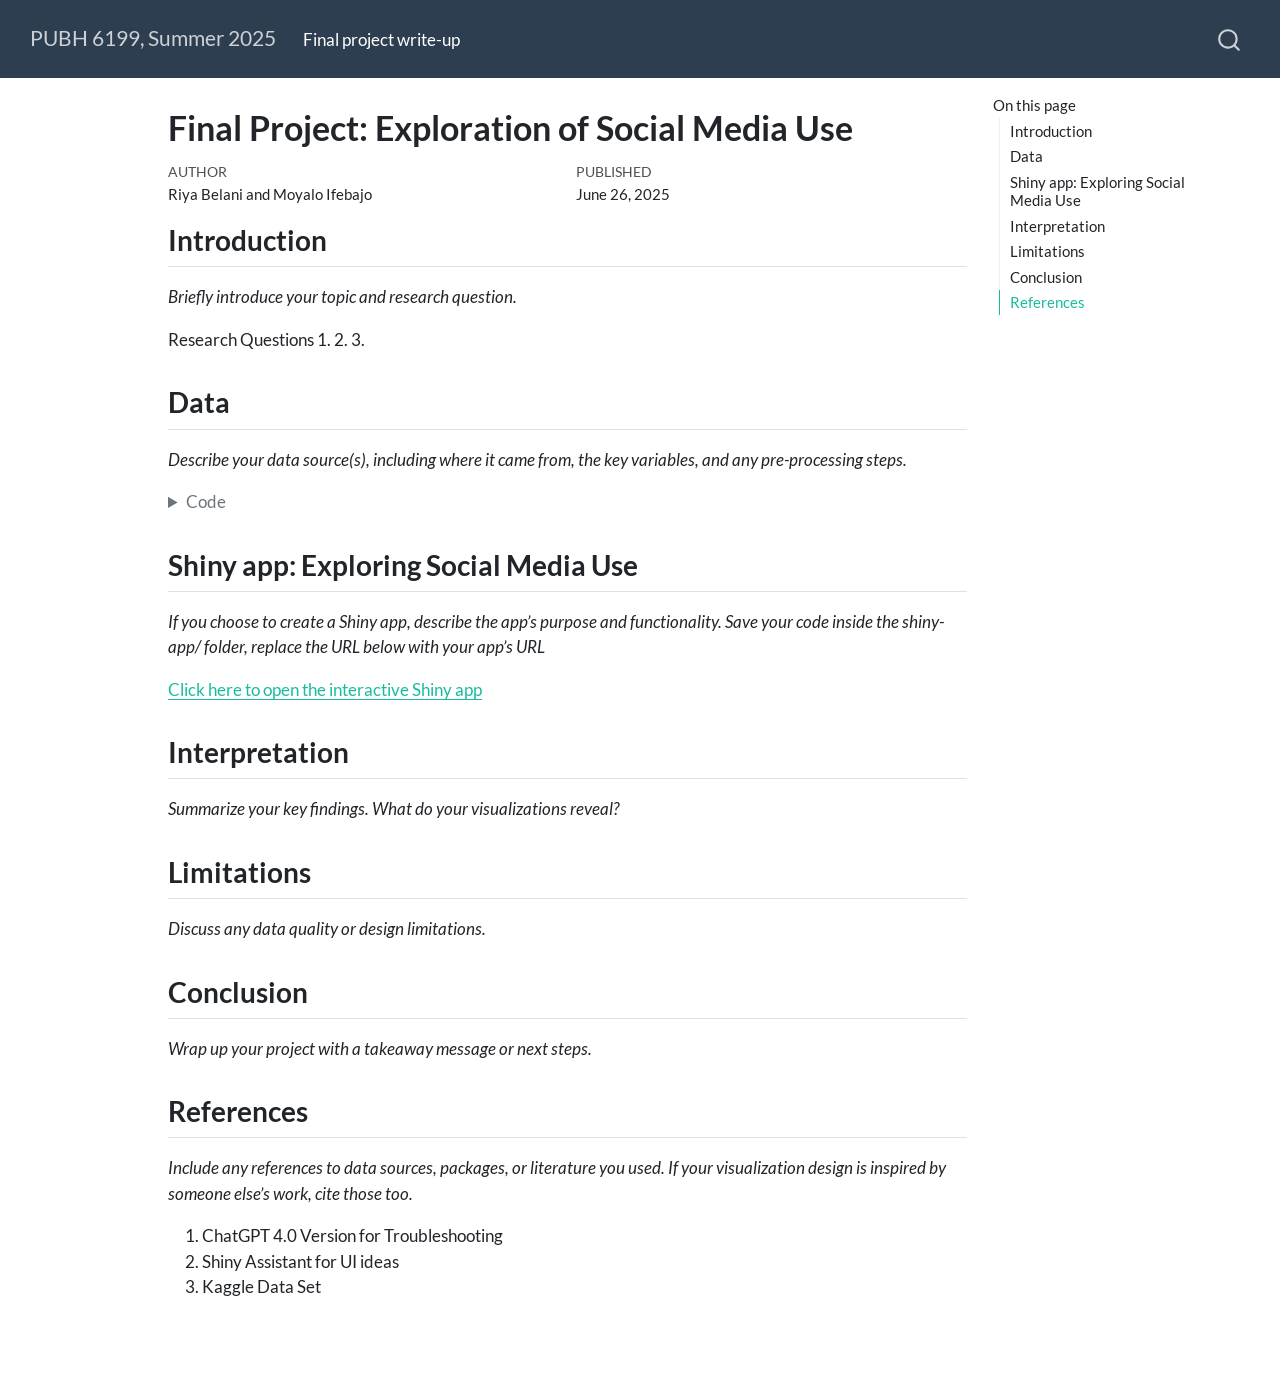
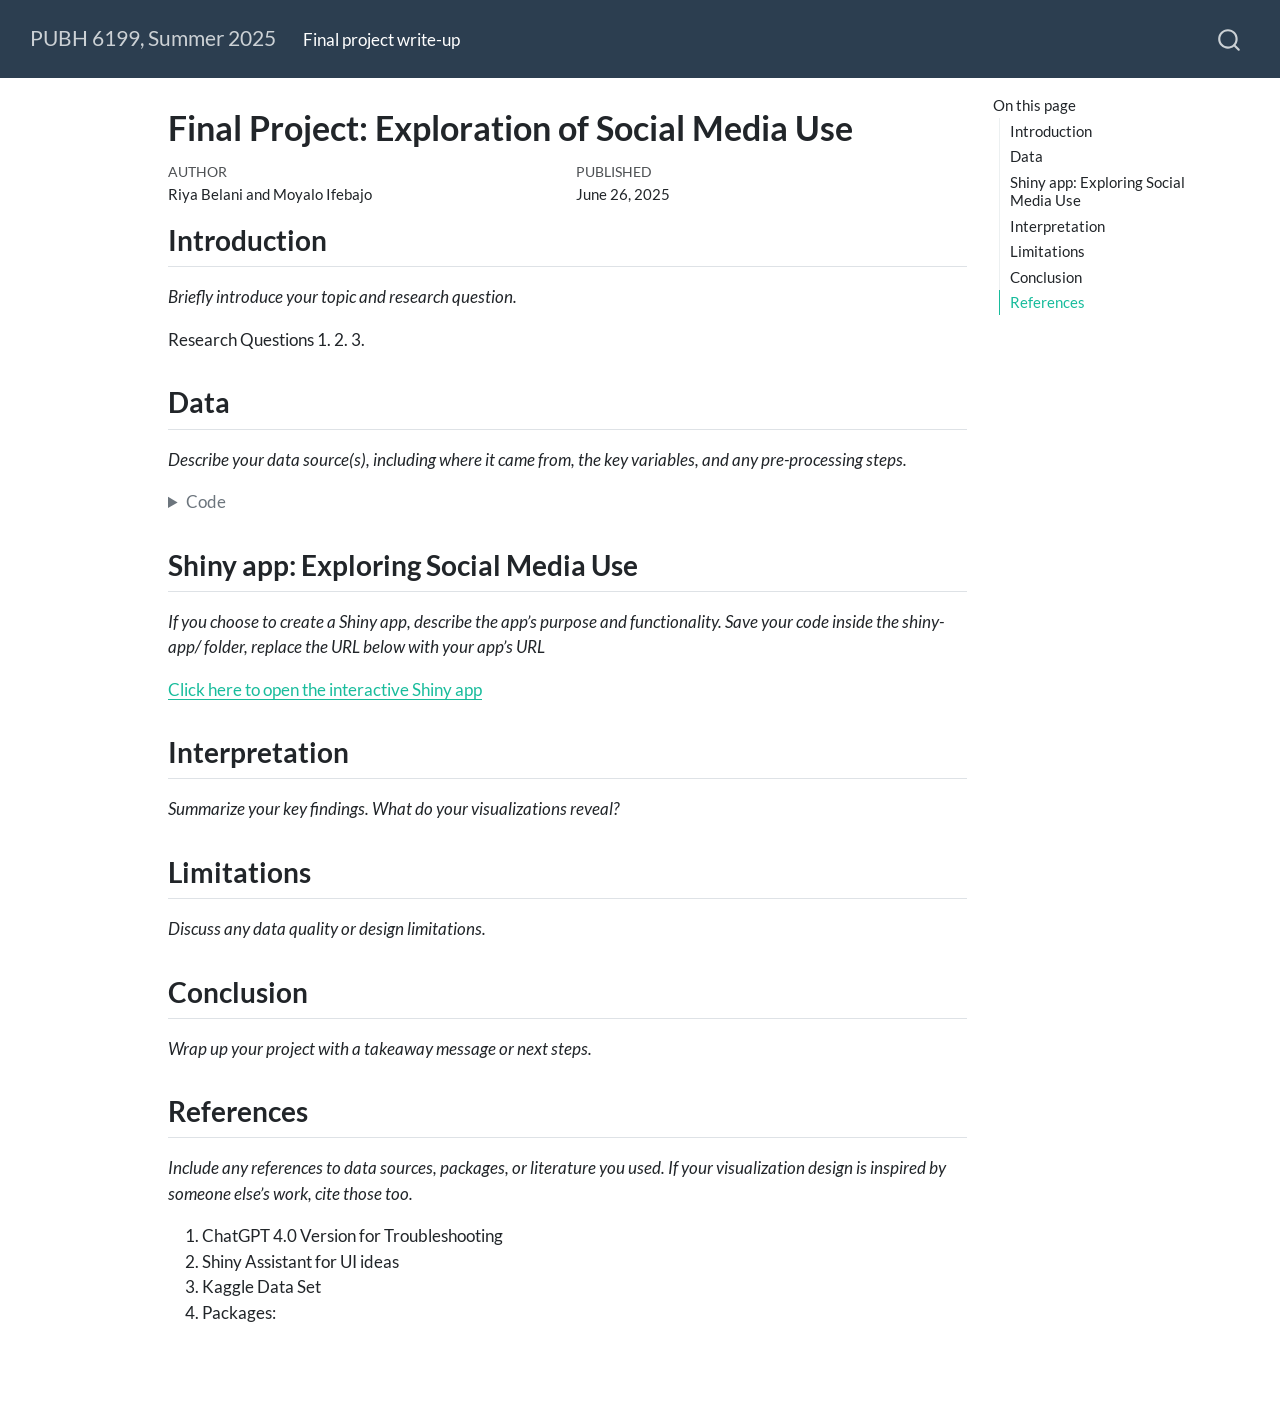
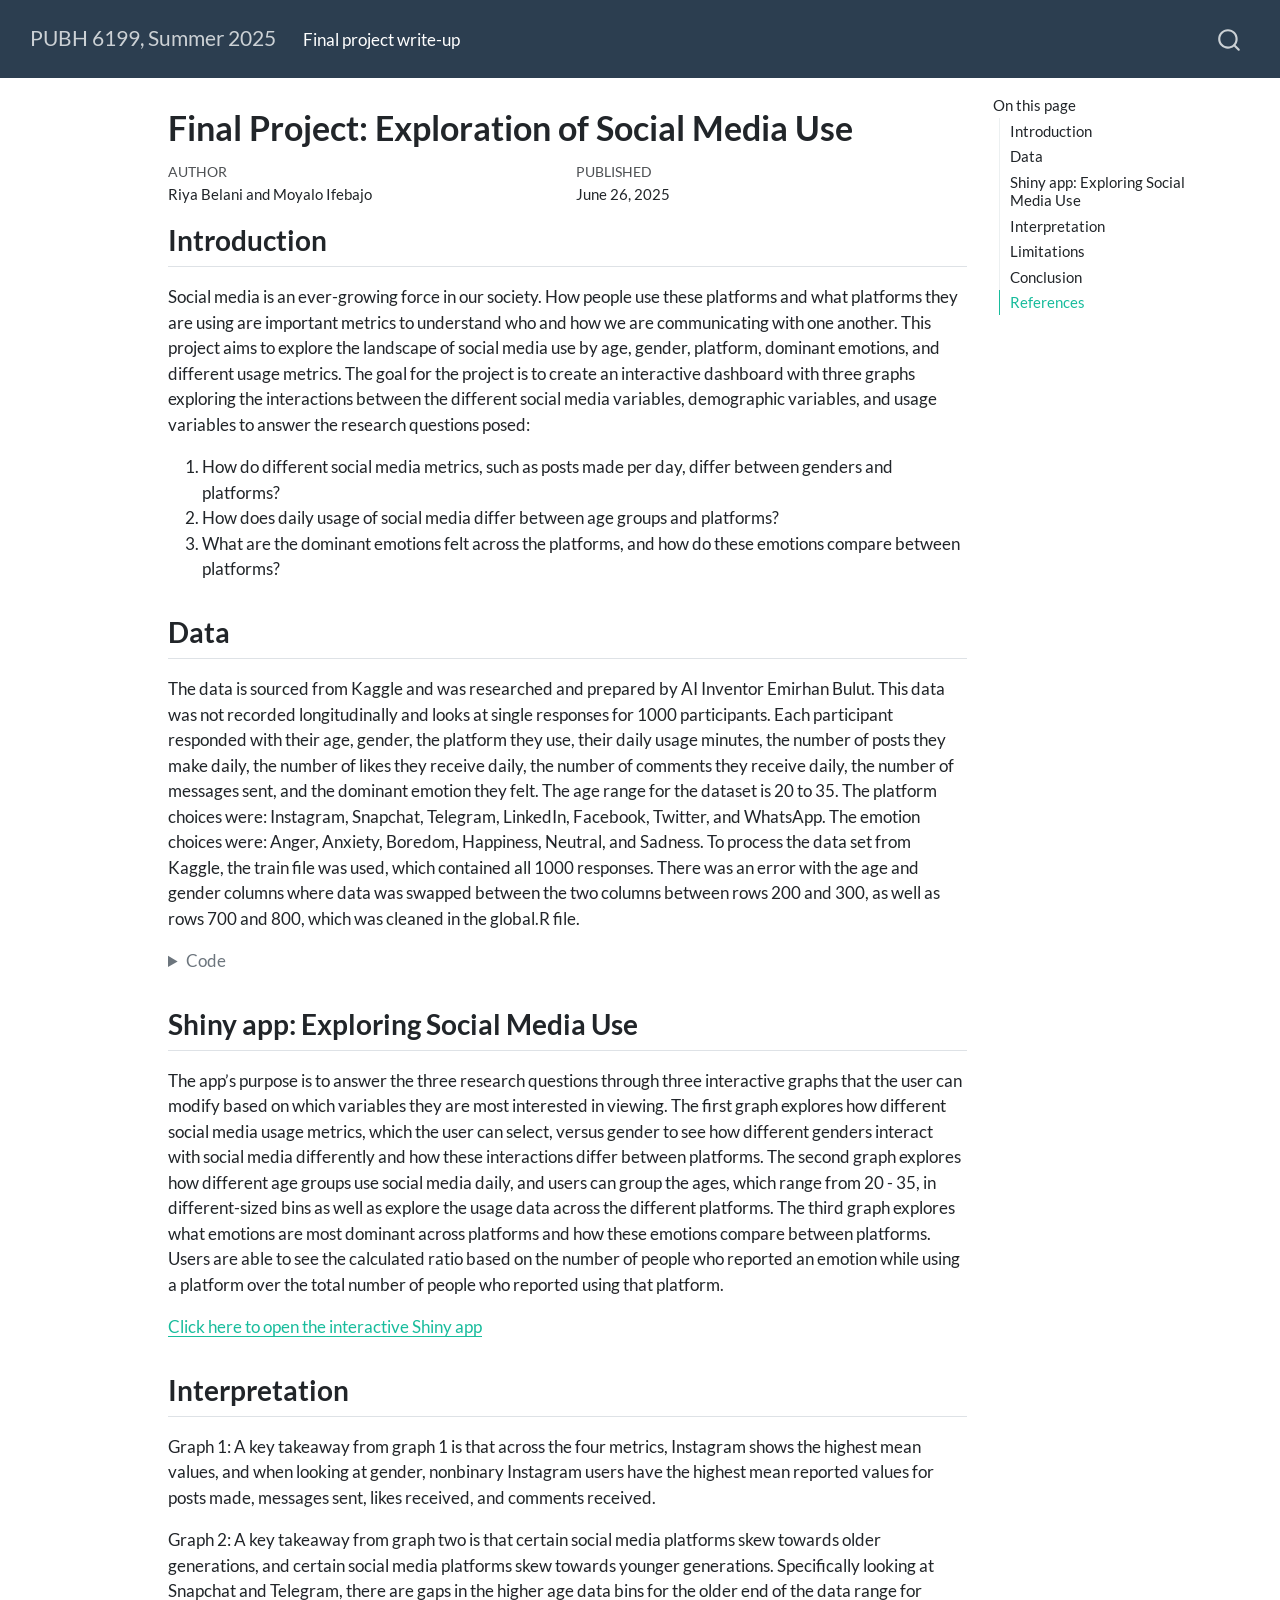
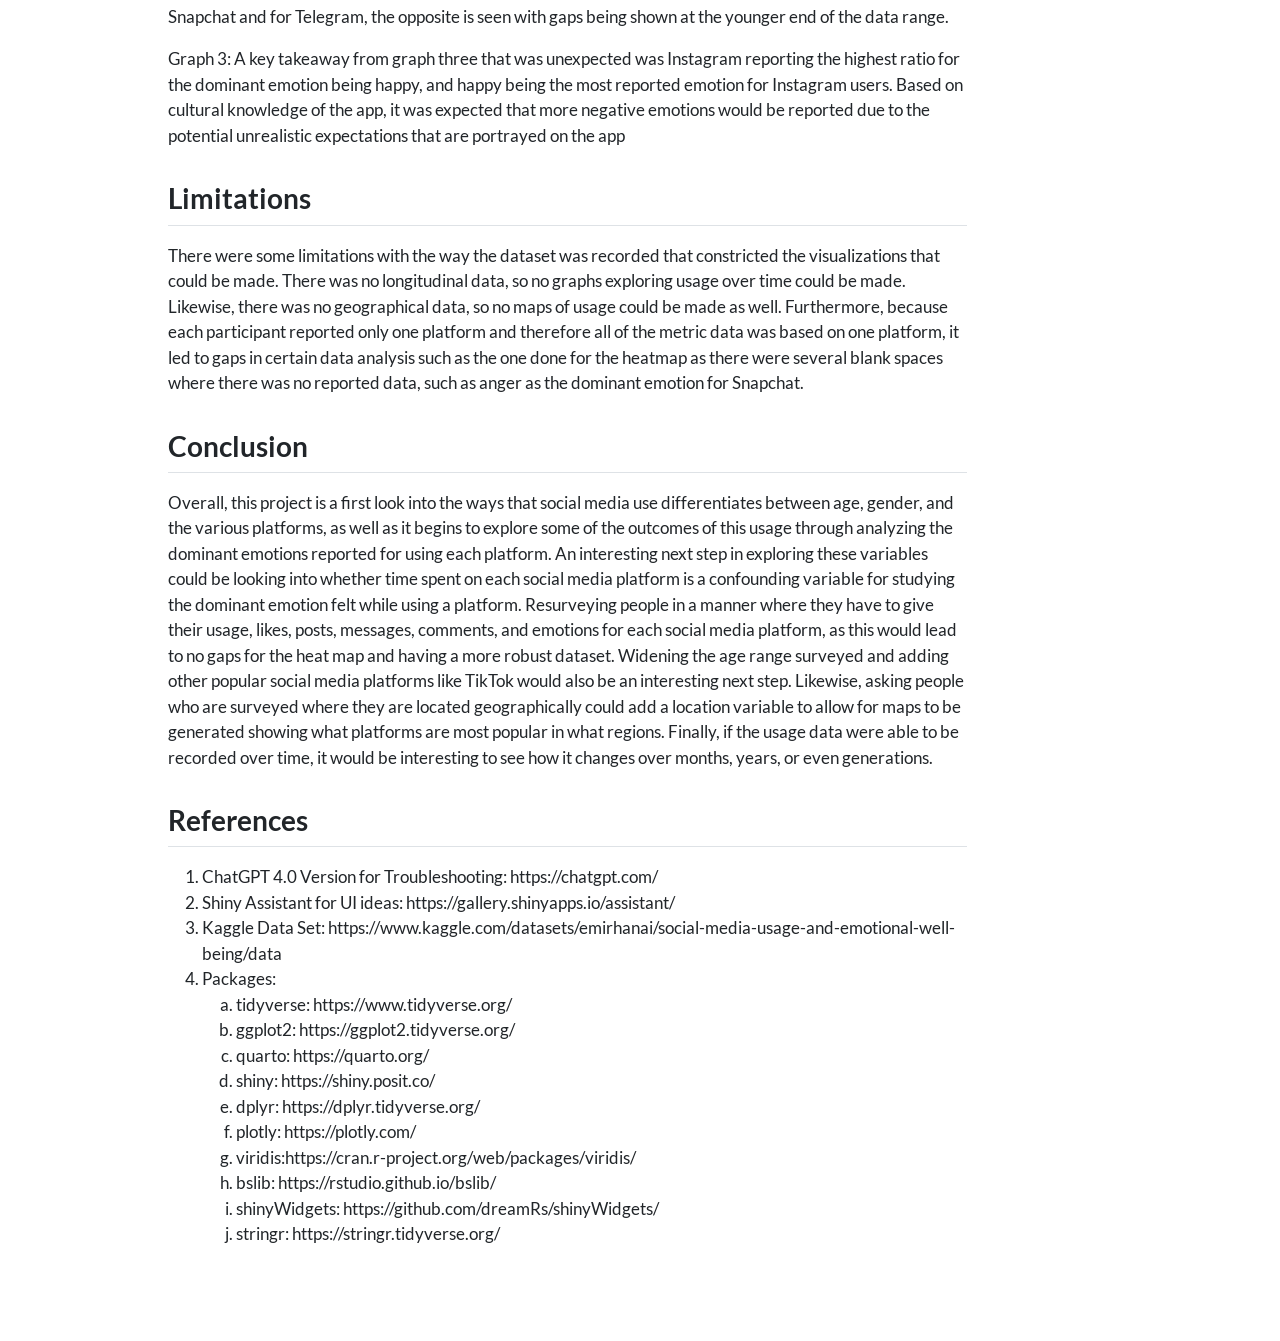
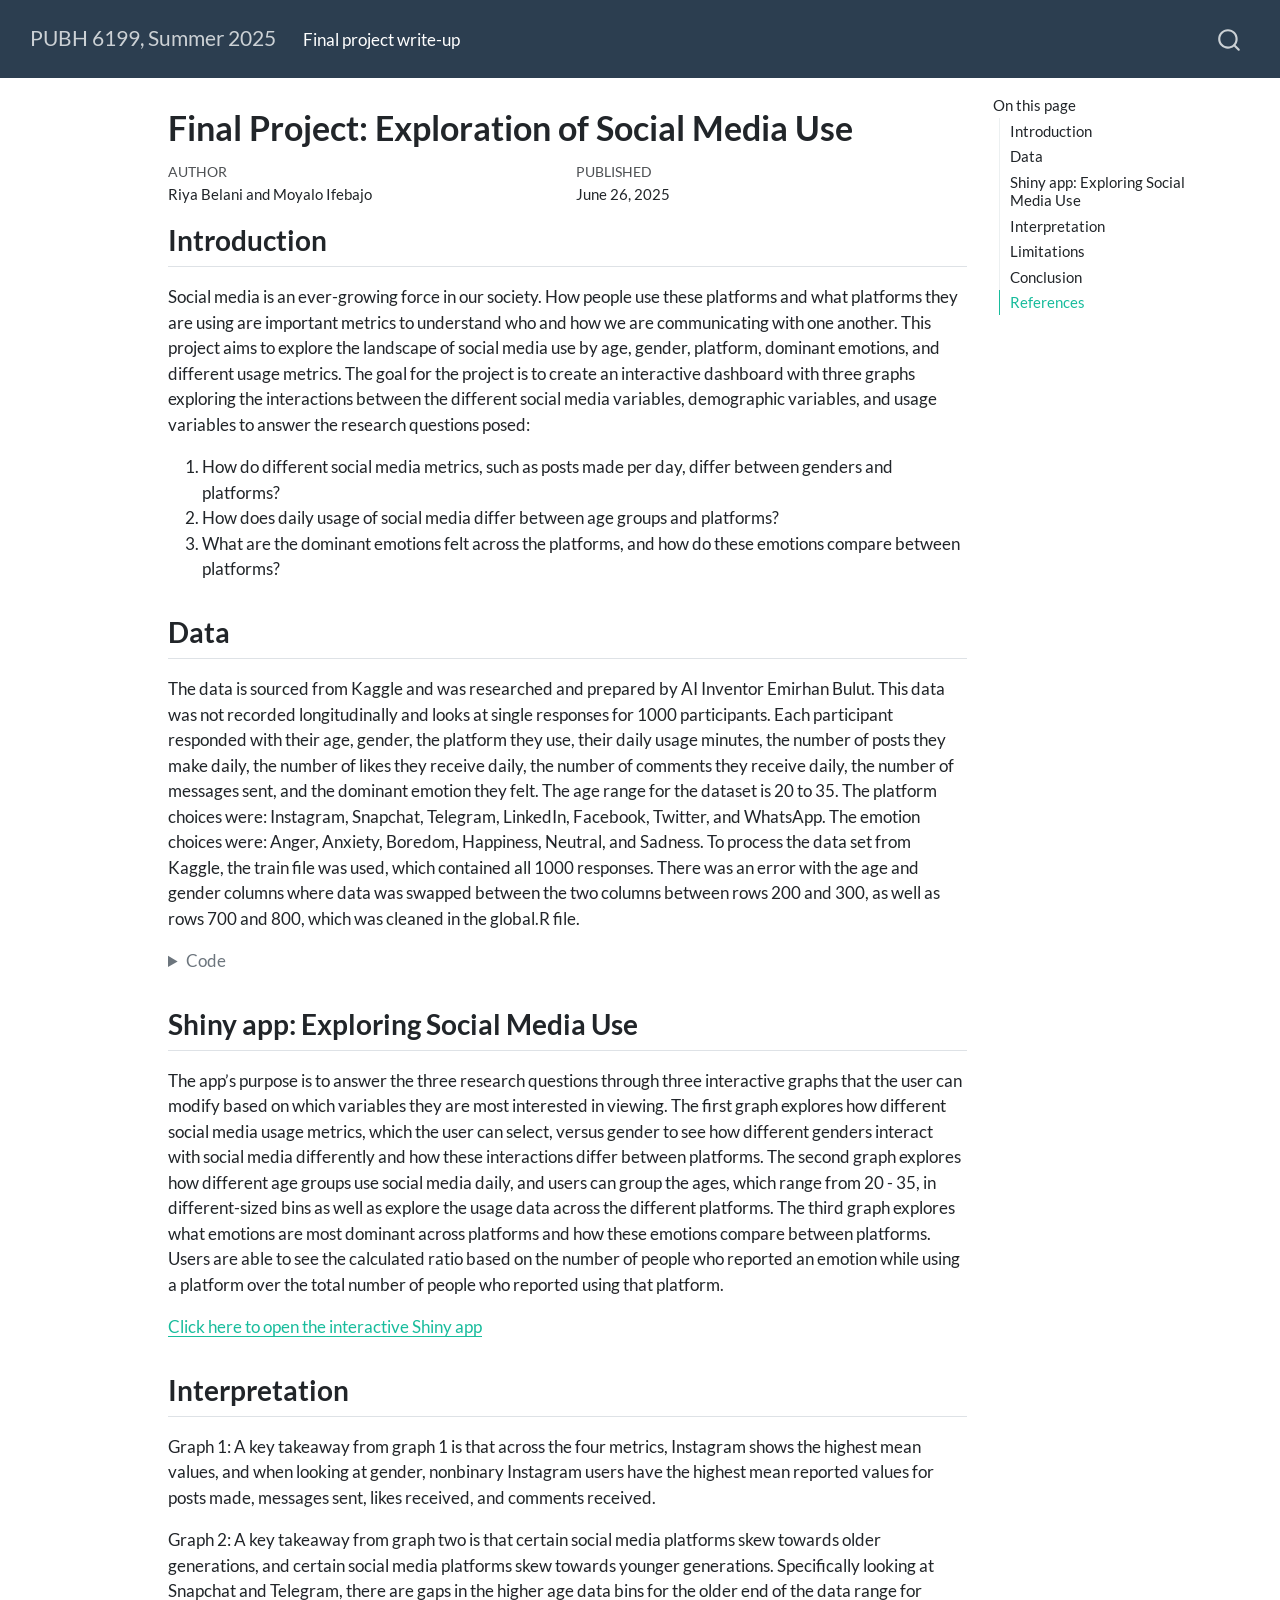
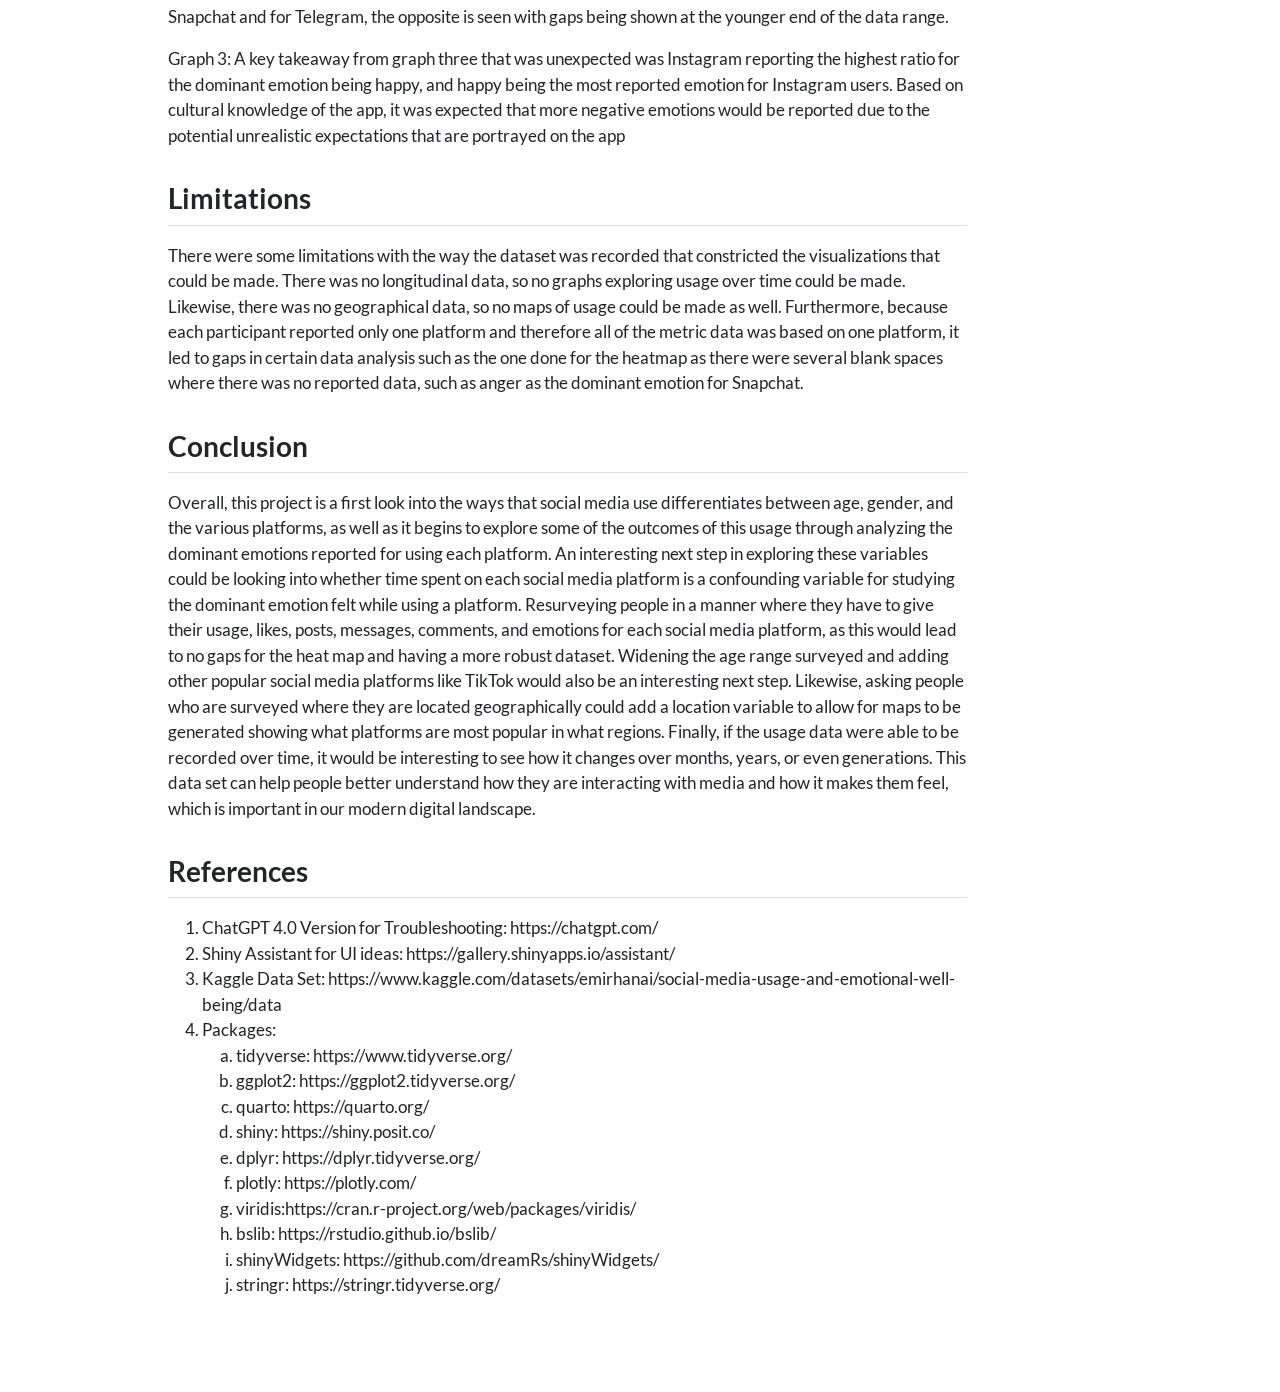
